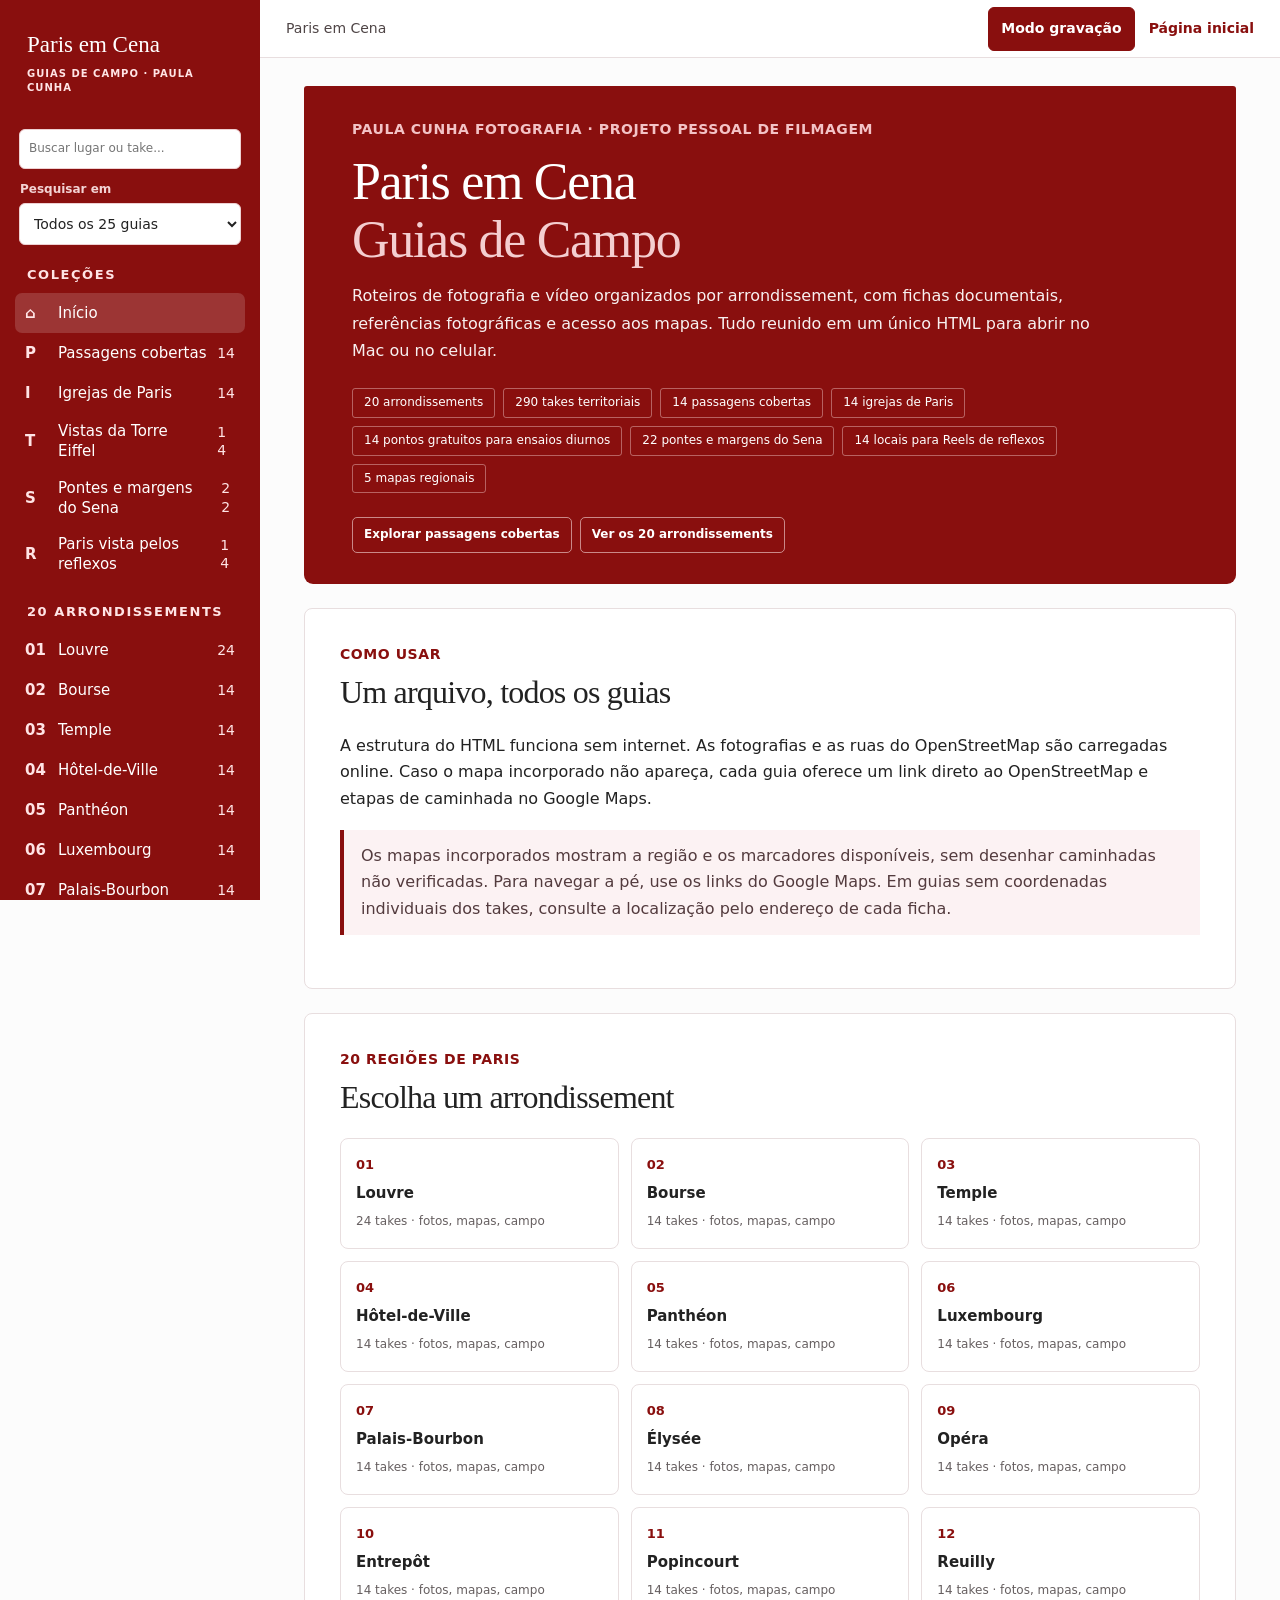
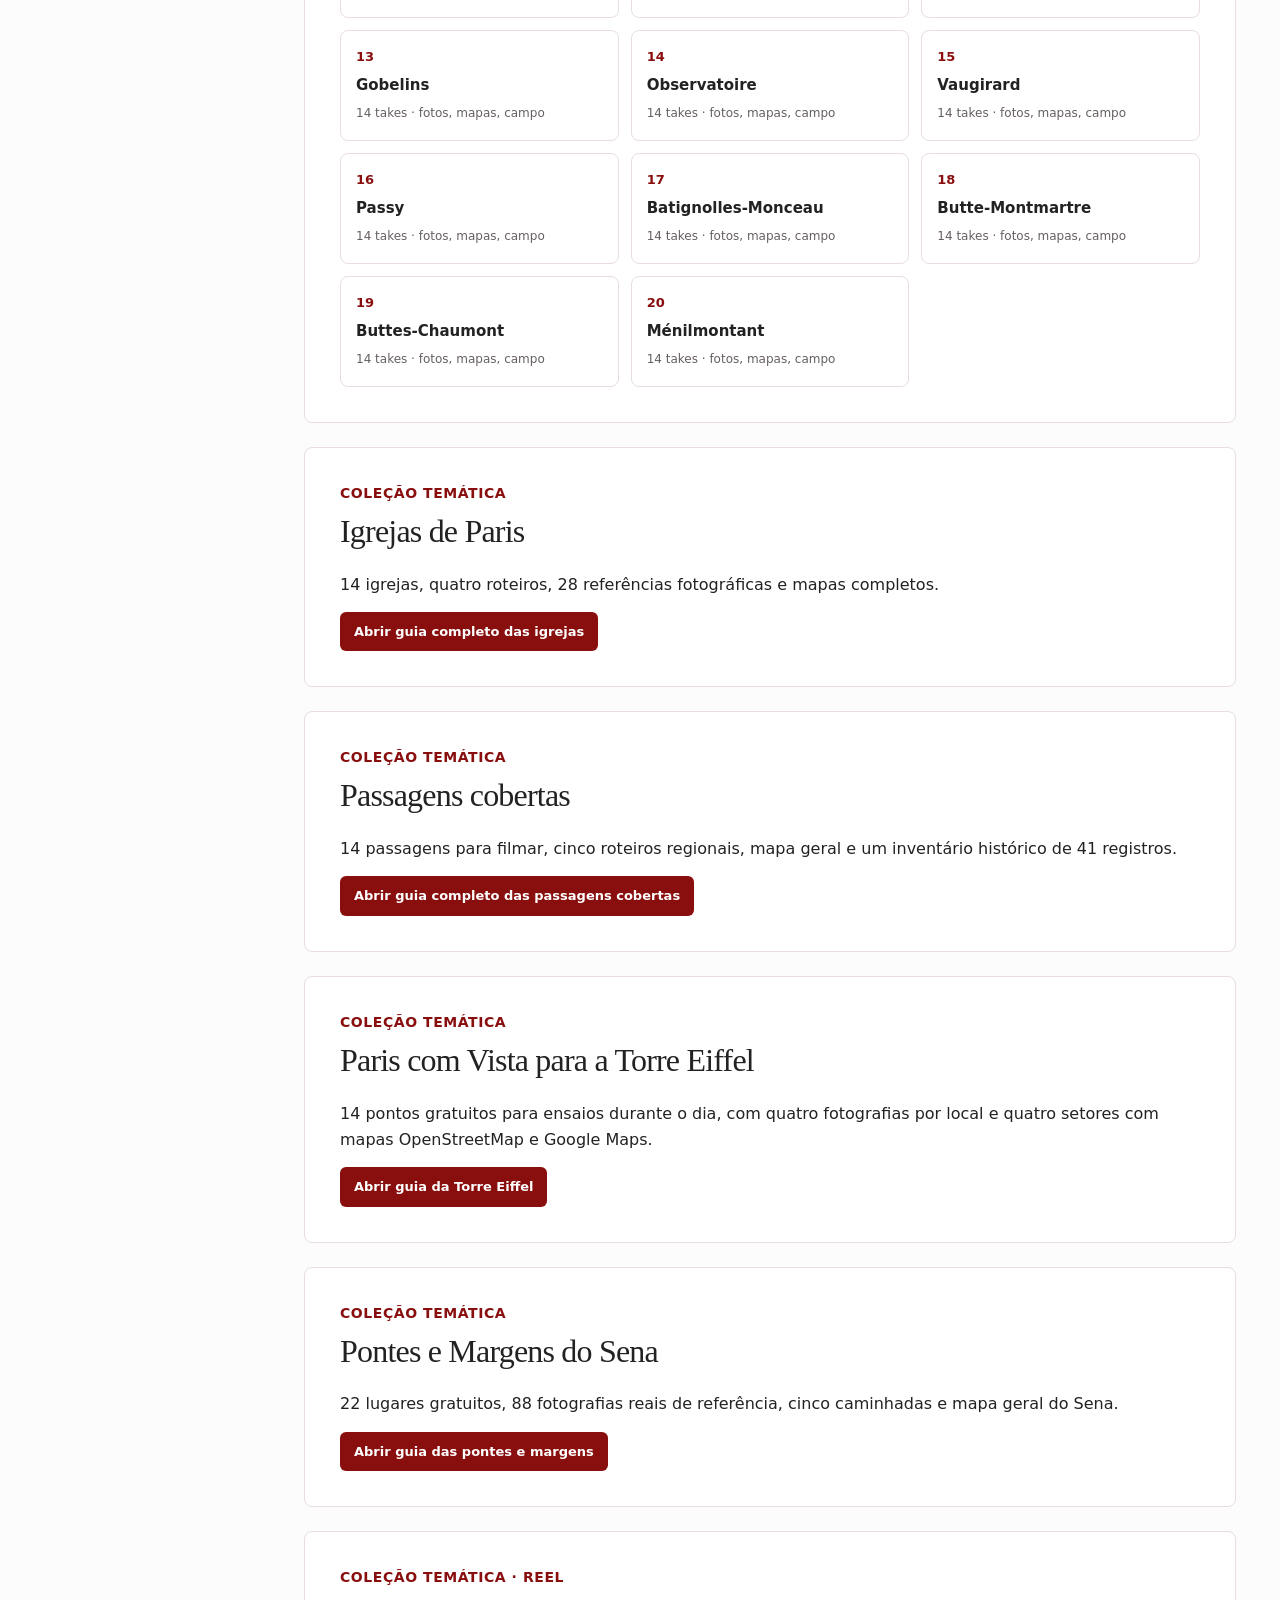
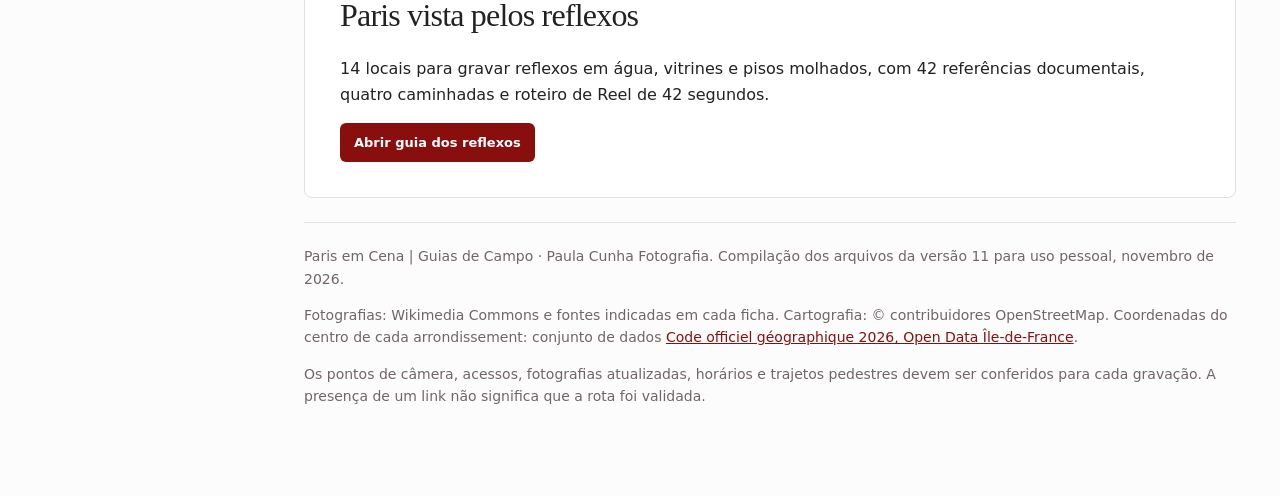
==== index.html @ a468ebb7 "Auditoria completa, correcoes tecnicas/cartograficas e expansao para 1052 fotos verificadas" ====
<!DOCTYPE html>

<html lang="pt-BR"><head><meta charset="utf-8"/><meta content="width=device-width,initial-scale=1" name="viewport"/><meta content="light" name="color-scheme"/><title>Paris em Cena | Guias de Campo · Paula Cunha Fotografia</title><meta content="Guias completos de campo para filmagem nos 20 arrondissements de Paris e nas passagens cobertas." name="description"/><style>
:root{--wine:#890f0e;--wine2:#6b0d0c;--rose:#e6b1b6;--paper:#fcfcfc;--ink:#222;--sub:#665f60;--line:#e8dedf;--light:#fcf5f5;--radius:10px}
*{box-sizing:border-box}html{scroll-behavior:smooth}body{margin:0;background:var(--paper);font:15.5px/1.6 system-ui,-apple-system,BlinkMacSystemFont,"Segoe UI",sans-serif;color:var(--ink)}a{color:var(--wine);overflow-wrap:anywhere}button,input{font:inherit}button{cursor:pointer}img{max-width:100%;height:auto}svg{max-width:100%}h1,h2,h3,h4,p{overflow-wrap:break-word}h1,h2{letter-spacing:-.025em}h1{font:normal clamp(32px,5.8vw,52px)/1.11 Georgia,serif}h2{font:normal clamp(24px,3vw,32px)/1.24 Georgia,serif}h3{font-size:17px}p{margin:0 0 14px}.small-note{color:var(--sub);font-size:13px}.eyebrow{font-size:11px;color:var(--wine);letter-spacing:.12em;text-transform:uppercase;font-weight:750}.page-layout{display:grid;grid-template-columns:260px minmax(0,1fr);min-height:100vh}.site-sidebar{background:var(--wine);color:#fff;position:sticky;top:0;height:100vh;overflow:auto;padding:25px 15px 34px;z-index:20}.brand{display:block;color:white;text-decoration:none;font:normal 23px/1.13 Georgia,serif;padding:7px 12px 22px}.brand small{display:block;font:600 10px/1.4 system-ui;letter-spacing:.1em;text-transform:uppercase;color:#ffe4e5;margin-top:9px}.side-heading{color:#eec7c8;font-size:10px;letter-spacing:.12em;text-transform:uppercase;font-weight:750;margin:18px 12px 8px}.side-link{display:flex;align-items:center;gap:9px;text-decoration:none;color:white;border-radius:7px;padding:8px 10px;font-size:12.5px;line-height:1.35}.side-link:hover,.side-link.active{background:#ffffff28;color:white}.side-num{font-variant-numeric:tabular-nums;color:#efbabb;min-width:24px}.side-count{margin-left:auto;font-size:10px;opacity:.7}.site-header{height:58px;display:flex;align-items:center;gap:14px;padding:0 26px;border-bottom:1px solid var(--line);background:#fff;position:sticky;top:0;z-index:18}.site-header .crumb{flex:1;min-width:0;color:#4f4546;font-size:13px;overflow:hidden;text-overflow:ellipsis;white-space:nowrap}.header-home{font-size:13px;text-decoration:none;font-weight:700;white-space:nowrap}.mobile-menu{display:none;background:none;border:1px solid var(--line);border-radius:6px;padding:5px 9px;color:var(--wine)}.site-main{min-width:0}.page-content{max-width:1080px;padding:28px clamp(16px,3.6vw,44px) 74px;margin:auto}.guide-panel{display:block}.js-enabled .guide-panel:not(.is-current){display:none}.guide-cover{padding:33px clamp(22px,4vw,48px) 31px;background:var(--wine);color:white;border-radius:3px 3px 9px 9px;margin-bottom:24px;position:relative}.guide-cover .eyebrow{color:#f3c3c6}.guide-cover h1{margin:13px 0 14px;color:#fff}.guide-cover h1 em{font-style:normal;color:#f4ced0}.lead{font-size:16px;line-height:1.7;max-width:75ch;color:inherit;opacity:.94}.section-number{font-size:12px;text-transform:uppercase;letter-spacing:.06em;margin-top:14px;color:#f3d3d4}.cover-meta{display:flex;flex-wrap:wrap;gap:8px;margin:24px 0}.cover-meta span{display:inline-block;padding:4px 11px;border:1px solid #f8d5d56b;border-radius:3px;font-size:12px;color:#fff}.cover-nav{display:flex;flex-wrap:wrap;gap:8px}.cover-nav a{display:inline-block;border-radius:5px;text-decoration:none;border:1px solid #f3d3d49e;color:#fff;font-size:12px;font-weight:600;padding:7px 11px}.cover-nav a:hover{background:#ffffff1e}.section-block{background:white;padding:clamp(18px,3vw,35px);border:1px solid var(--line);border-radius:8px;margin:0 0 24px;min-width:0}.section-block>h2{margin:8px 0 20px}.section-block>p{max-width:85ch}.notice{border-left:4px solid var(--wine);padding:13px 17px;background:#fcf2f3;color:#533b3e;margin:18px 0}.home-grid{display:grid;grid-template-columns:repeat(3,minmax(0,1fr));gap:12px}.home-card{display:flex;flex-direction:column;min-height:111px;gap:6px;border:1px solid var(--line);border-radius:8px;padding:15px;background:#fff;color:var(--ink);text-decoration:none}.home-card:hover{border-color:var(--wine);background:#fff8f8}.home-n{color:var(--wine);font-size:13px;font-weight:750}.home-card strong{font-size:15px}.home-card small{color:var(--sub);font-size:12px}.strong-link,.route-pill{display:inline-block;padding:9px 14px;background:var(--wine);color:white;border-radius:6px;text-decoration:none;font-size:13px;font-weight:650}.strong-link:hover,.route-pill:hover{background:var(--wine2);color:white}.take-index{display:grid;grid-template-columns:repeat(2,minmax(0,1fr));gap:8px 14px;padding:0;margin:0;list-style:none}.take-index li a{display:flex;align-items:baseline;gap:11px;padding:10px;border-radius:5px;background:#fcfaf9;border:1px solid #f1e8e7;text-decoration:none;color:#302b2b;font-size:13px}.take-index li a span{font-weight:800;color:var(--wine);font-variant-numeric:tabular-nums}.take-index li a:hover{border-color:var(--wine);background:#fff6f7}.subheading{margin:27px 0 8px}.route-links{display:flex;gap:9px;flex-wrap:wrap;margin:15px 0 12px}.route-pill{padding:9px 12px}.map-box{margin:20px 0 8px;min-width:0}.map-stage{height:380px;border:1px solid #cfd5d5;background:#ecf1f0;position:relative;overflow:hidden;border-radius:9px;touch-action:pan-y}.map-canvas{position:absolute;inset:0;overflow:hidden}.map-tile{position:absolute;width:256px;height:256px;object-fit:fill;max-width:none}.map-pin{position:absolute;transform:translate(-50%,-100%);border:2px solid white;border-radius:50% 50% 50% 4px;min-width:31px;height:31px;background:var(--wine);color:white;font-size:11px;font-weight:800;box-shadow:0 1px 6px #0007;display:flex;align-items:center;justify-content:center;text-decoration:none;rotate:-45deg;z-index:8}.map-pin>span{rotate:45deg}.map-pin:hover{background:#500605;z-index:15}.map-pin.region{border-radius:50%;rotate:0;min-width:18px;height:18px;width:18px}.map-pin.region>span{rotate:0}.map-controls{position:absolute;right:12px;top:12px;display:grid;gap:4px;z-index:12}.map-controls button{height:37px;width:37px;border:1px solid #c8c8c8;border-radius:5px;background:white;color:var(--wine);font-weight:bold;font-size:19px}.map-intro{position:absolute;inset:0;display:flex;align-items:center;justify-content:center;background:#f5f7f7;color:#555;font-size:13px;text-align:center;padding:20px;z-index:4}.map-intro.is-hidden{display:none}.map-attribution{position:absolute;right:4px;bottom:3px;background:#fffffff0;padding:1px 5px;font-size:10px;z-index:10}.map-note{font-size:12px;color:var(--sub);line-height:1.5;margin:9px 0}.map-actions{display:flex;flex-wrap:wrap;align-items:center;gap:14px;margin:7px 0 0;font-size:12px}.map-fallback-btn{background:none;color:var(--wine);border:0;padding:0;text-decoration:underline}.map-fallback iframe{display:block;width:100%;height:320px;border:1px solid var(--line);border-radius:7px;margin-top:11px}.map-error{position:absolute;left:14px;bottom:30px;background:white;border:1px solid #ccc;z-index:9;padding:9px 13px;border-radius:6px;font-size:13px}.take-card{border-top:2px solid var(--wine);padding:25px 0 34px;margin:30px 0 0;scroll-margin-top:75px}.take-card h2{margin:3px 0 15px;font-size:clamp(22px,3vw,28px)}.take-card h3{margin:20px 0 10px;color:#4c3437}.take-card .kicker,.take-card .number{font-size:11px;font-weight:800;color:var(--wine);text-transform:uppercase;letter-spacing:.08em}.take-card .gallery,.take-card .photos,.take-card .images{display:grid;grid-template-columns:repeat(auto-fit,minmax(min(100%,170px),1fr));gap:13px}.take-card figure{margin:10px 0;background:#fff;border:1px solid var(--line);border-radius:7px;overflow:hidden;min-width:0}.take-card figure.photo-card{margin:0}.take-card figure img{display:block;width:100%;max-height:330px;object-fit:cover;background:#f0f0f0}.take-card figure .thumb{aspect-ratio:4/5;overflow:hidden;background:#eee}.take-card figure .thumb img{height:100%;object-fit:cover}.take-card figcaption{padding:10px 11px;font-size:11px;line-height:1.5;color:#514a4a}.take-card figcaption .meta-small,.take-card figcaption .file-title{display:block}.take-card figcaption a{display:block;margin-top:6px}.take-card .gallery-heading{display:flex;flex-wrap:wrap;align-items:baseline;gap:10px}.take-card .gallery-heading h3{margin:12px 0 9px}.take-card .subtle,.take-card .license-note,.take-card .source-ref,.take-card .status{color:var(--sub);font-size:12px}.take-card .actions{display:flex;flex-wrap:wrap;gap:12px}.take-card .actions a{font-size:12px}.take-card .detail{display:grid;grid-template-columns:repeat(2,minmax(0,1fr));gap:10px;margin:10px 0 16px}.take-card .detail>div,.take-card .spec>p{background:#fbf8f8;padding:12px 13px;border-radius:6px;margin:0}.take-card .detail>div.full{grid-column:1/-1}.take-card dt{font-size:11px;text-transform:uppercase;letter-spacing:.04em;color:var(--wine);font-weight:800}.take-card dd{margin:3px 0 0;font-size:13px}.take-card .pc-historia{margin-top:22px;border-left:3px solid var(--rose);background:#fbf8f8;padding:13px 18px}.take-card .pc-historia h3{margin-top:0}.take-card .pc-historia-sources{font-size:12px;color:#665}.take-card .visual{display:grid;grid-template-columns:minmax(0,230px) 1fr;gap:15px;border:0;padding:0}.take-card .visual img{object-fit:contain;max-height:350px}.take-card .visual .fallback{display:none;font-size:12px;padding:8px}.take-card .visual.broken .fallback{display:block}.take-card .history{font-size:14px}.take-card .spec{display:grid;grid-template-columns:repeat(2,minmax(0,1fr));gap:9px}.take-card .route,.take-card .sources{font-size:13px;padding:12px 0;border-bottom:1px solid var(--line)}.take-card .route p,.take-card .sources p{margin:0 0 6px}.take-card .status span{display:inline-block;margin:2px 8px 2px 0}.take-card img.img-error{display:none}.take-card figure.image-failed{background:#fcf2f2}.take-card figure.image-failed:before{content:"Imagem indisponível nesta conexão. Use o link da fonte original.";display:block;font-size:12px;padding:15px}.sector-detail{border:1px solid var(--line);border-radius:8px;margin:13px 0}.sector-detail summary{display:flex;gap:9px;align-items:center;justify-content:space-between;padding:16px;cursor:pointer;color:var(--wine);list-style:none}.sector-detail summary::-webkit-details-marker{display:none}.sector-detail summary:after{content:"+";font-size:20px}.sector-detail[open] summary:after{content:"−"}.sector-detail summary small{margin-left:auto;margin-right:10px;color:var(--sub)}.sector-inner{padding:0 16px 20px}.sector-stops{padding-left:21px;columns:2}.sector-stops li{break-inside:avoid;margin-bottom:6px;font-size:13px}.inventory-grid{display:grid;grid-template-columns:repeat(2,minmax(0,1fr));gap:13px}.inventory-card{padding:16px;border:1px solid var(--line);border-radius:7px;min-width:0}.inventory-card h3{font-size:15px;margin:6px 0}.inventory-card .kind,.inventory-card .mini{font-size:12px;color:var(--sub)}.inventory-card .go{display:flex;flex-wrap:wrap;gap:7px;font-size:12px}.inventory-card p{font-size:12.5px}.footer{border-top:1px solid var(--line);padding:22px 0 0;color:#716566;font-size:12px}.search-box{margin:12px 4px 19px}.search-box input{width:100%;padding:9px;border-radius:6px;background:#fff;color:var(--ink);border:1px solid #eed0d2;font-size:12px}.search-results{background:white;color:var(--ink);padding:6px;border-radius:7px;margin-top:4px;max-height:240px;overflow:auto}.search-results a{display:block;font-size:12px;padding:7px;border-radius:4px;text-decoration:none}.search-results a:hover{background:#fcf3f3}.search-results:empty{display:none}.print-help{display:none}
@media(max-width:1100px){.page-layout{grid-template-columns:220px minmax(0,1fr)}.home-grid{grid-template-columns:repeat(2,minmax(0,1fr))}.page-content{padding:22px 18px 65px}}
@media(max-width:800px){.page-layout{display:block}.site-sidebar{position:fixed;top:0;left:0;bottom:0;width:min(82vw,310px);height:100dvh;transform:translateX(-102%);transition:transform .18s ease;box-shadow:8px 0 22px #0002}.menu-open .site-sidebar{transform:translateX(0)}.menu-scrim{display:none;position:fixed;inset:0;background:#0005;z-index:19}.menu-open .menu-scrim{display:block}.mobile-menu{display:inline-block}.site-header{padding:0 15px}.page-content{padding:18px 13px 60px}.guide-cover{padding:27px 20px}.map-stage{height:310px}.inventory-grid{grid-template-columns:1fr}}
@media(max-width:550px){body{font-size:14px}.take-index{grid-template-columns:1fr}.home-grid{grid-template-columns:1fr 1fr;gap:7px}.home-card{padding:12px;min-height:105px}.home-card strong{font-size:13px}.home-card small{font-size:11px}.section-block{padding:15px}.guide-cover{margin-bottom:15px}.take-card .detail{grid-template-columns:1fr}.take-card .visual{display:block}.take-card .spec{grid-template-columns:1fr}.take-card .gallery,.take-card .photos{grid-template-columns:repeat(2,minmax(0,1fr))}.take-card figcaption{font-size:10px}.map-stage{height:280px}.sector-stops{columns:1}.site-header .crumb{font-size:12px}.header-home{font-size:11px}.cover-meta{gap:6px}.cover-meta span{font-size:10px}.take-card h2{font-size:22px}}
@media print{.site-sidebar,.site-header,.menu-scrim,.map-controls,.search-box,.route-links{display:none!important}.page-layout{display:block}.page-content{max-width:none}.guide-panel:not(.is-current){display:none!important}.guide-cover{background:white!important;color:black!important;border-bottom:3px solid #890f0e}.guide-cover h1{color:black!important}.section-block{page-break-inside:auto;border:0}.take-card{break-inside:avoid}.map-stage{display:none}.print-help{display:block}}

/* Correção de leitura das fichas de captação e dos campos individuais.
   Em HTML anterior, o rótulo <b> era inline e ficava colado no valor. */
.take-card .camera-brief,
.take-card .facts {
  display: grid;
  grid-template-columns: repeat(2, minmax(0, 1fr));
  gap: 12px;
  margin: 12px 0 24px;
  align-items: stretch;
}
.take-card .camera-brief > div,
.take-card .facts > .field {
  display: block;
  box-sizing: border-box;
  min-width: 0;
  margin: 0;
  padding: 14px 16px;
  background: #fbf8f8;
  border: 1px solid #eee8e8;
  border-radius: 7px;
  color: #303030;
  font-size: 15px;
  line-height: 1.6;
  overflow-wrap: anywhere;
  white-space: normal;
}
.take-card .camera-brief > div > b,
.take-card .facts > .field > b {
  display: block;
  margin: 0 0 7px;
  color: #890f0e;
  font-size: 13px;
  font-weight: 700;
  line-height: 1.4;
}
.take-card .camera-brief a,
.take-card .facts > .field a {
  display: inline-block;
  margin-top: 3px;
  overflow-wrap: anywhere;
}
@media (max-width: 700px) {
  .take-card .camera-brief,
  .take-card .facts {
    grid-template-columns: minmax(0, 1fr);
    gap: 9px;
  }
  .take-card .camera-brief > div,
  .take-card .facts > .field {
    padding: 12px 13px;
    font-size: 15px;
  }
}


/* Serviços cartográficos: orientação uniforme em todos os guias */
.map-service-guide{border-left:3px solid #890f0e;padding:10px 14px;margin:15px 0 10px;background:#fcf8f8;border-radius:0 6px 6px 0;font-size:13px;line-height:1.6;color:#453c3d}
.map-service-guide strong{color:#890f0e}
.map-actions .map-google-route{background:#890f0e;color:#fff;text-decoration:none;border-radius:5px;padding:9px 12px;font-size:13px;font-weight:700;display:inline-flex;align-items:center;min-height:38px}
.map-actions .map-google-route:hover{background:#6b0d0c;color:#fff}
.map-actions .map-open-link{border:1px solid #890f0e;border-radius:5px;padding:8px 12px;font-size:13px;font-weight:650;text-decoration:none;display:inline-flex;align-items:center;min-height:38px}
.map-actions .map-fallback-btn{display:inline-flex;align-items:center;min-height:38px;padding:8px 0}
.map-actions{gap:9px 12px;align-items:center}
.take-card .osm-action{margin-left:0}
@media(max-width:600px){.map-service-guide{font-size:13px;padding:10px 12px}.map-actions{display:flex;flex-direction:column;align-items:stretch;gap:8px}.map-actions .map-open-link,.map-actions .map-google-route,.map-actions .map-fallback-btn{justify-content:center;text-align:center}.map-actions .map-fallback-btn{border:1px solid #e1ced0;border-radius:5px;padding:8px 12px}}
.igrejas-fields{display:grid;grid-template-columns:repeat(2,minmax(0,1fr));gap:12px}.igrejas-field{border:1px solid var(--line);padding:12px 14px;border-radius:6px;min-width:0}.igrejas-field dt{color:var(--wine);font-weight:700;margin:0 0 6px;line-height:1.35}.igrejas-field dd{margin:0;overflow-wrap:anywhere;line-height:1.55}.igrejas-links{display:flex;gap:10px;flex-wrap:wrap;margin:14px 0}.igrejas-links a{padding:9px 13px;border:1px solid #d7c4c8;border-radius:5px;color:var(--wine);text-decoration:none;font-weight:600}.igrejas-sector{border-top:2px solid var(--wine);padding-top:15px;margin:22px 0}.igrejas-card{border-top:3px solid var(--wine);padding-top:20px;margin-bottom:25px}@media(max-width:700px){.igrejas-fields{grid-template-columns:1fr}.igrejas-links a{display:block;width:100%;text-align:center}}
/* INÍCIO AJUSTE TIPOGRÁFICO RESPONSIVO 06-11-2026
   Objetivo: leitura natural sem zoom em celulares. Preserva o layout desktop.
   Não restringir pinch zoom nem escalonamento de texto do sistema. */
@media (max-width: 800px) {
  html { -webkit-text-size-adjust: 100%; text-size-adjust: 100%; scroll-padding-top: 76px; }
  body { font-size: 1rem; line-height: 1.65; letter-spacing: .002em; }
  h1 { font-size: clamp(2rem, 7vw, 2.5rem); line-height: 1.19; letter-spacing: -.016em; }
  h2 { font-size: clamp(1.5rem, 5.8vw, 1.9rem); line-height: 1.3; letter-spacing: -.012em; }
  h3 { font-size: 1.125rem; line-height: 1.4; letter-spacing: -.006em; }
  .lead { font-size: 1.0625rem; line-height: 1.68; }
  .site-header { gap: 9px; }
  .site-header .crumb, .header-home { font-size: .875rem; line-height: 1.45; }
  .mobile-menu { display: inline-flex; align-items: center; justify-content: center; min-width: 44px; min-height: 44px; font-size: 1.25rem; }
  .site-sidebar .brand { line-height: 1.25; }
  .site-sidebar .brand small { font-size: .75rem; line-height: 1.5; letter-spacing: .06em; }
  .side-heading { font-size: .8rem; line-height: 1.5; letter-spacing: .055em; }
  .side-link { font-size: 1rem; line-height: 1.48; min-height: 44px; }
  .side-count { font-size: .875rem; opacity: 1; }
  .search-box input { min-height: 44px; font-size: 1rem; line-height: 1.5; }
  .search-results a { font-size: .9375rem; line-height: 1.5; padding: 10px 9px; }
  .eyebrow, .section-number, .take-card .kicker, .take-card .number, .take-card dt {
    font-size: .875rem; line-height: 1.5; letter-spacing: .045em;
  }
  .small-note, .take-card .subtle, .take-card .license-note,
  .take-card .source-ref, .take-card .status, .take-card .pc-historia-sources,
  .map-note, .inventory-card .kind, .inventory-card .mini, .footer {
    font-size: .875rem; line-height: 1.6;
  }
  .cover-meta span { font-size: .875rem; line-height: 1.45; padding: 7px 10px; }
  .cover-nav a, .strong-link, .route-pill {
    font-size: .9375rem; line-height: 1.5; min-height: 44px;
    display: inline-flex; align-items: center; justify-content: center;
  }
  .take-index li a { font-size: 1rem; line-height: 1.5; min-height: 44px; }
  .home-card strong { font-size: 1rem; line-height: 1.4; }
  .home-card small { font-size: .875rem; line-height: 1.5; }
  .home-n { font-size: .9375rem; }
  .take-card h2 { font-size: clamp(1.45rem, 5.5vw, 1.85rem); line-height: 1.3; letter-spacing: -.014em; }
  .take-card h3, .inventory-card h3 { font-size: 1.125rem; line-height: 1.4; }
  .take-card figcaption { font-size: .875rem; line-height: 1.6; padding: 12px; }
  .take-card figcaption a { font-size: .9375rem; line-height: 1.5; }
  .take-card .actions a, .take-card .detail dd, .take-card dd,
  .take-card .history, .take-card .route, .take-card .sources,
  .take-card .pc-historia, .take-card .spec > p,
  .take-card .camera-brief > div, .take-card .facts > .field,
  .igrejas-field dd, .inventory-card p, .sector-stops li {
    font-size: 1rem; line-height: 1.65;
  }
  .take-card .camera-brief > div > b, .take-card .facts > .field > b {
    font-size: .875rem; letter-spacing: .025em; line-height: 1.5;
  }
  .take-card figure.image-failed::before, .take-card .visual .fallback { font-size: .875rem; line-height: 1.55; }
  .map-service-guide, .map-actions, .map-intro,
  .map-actions .map-open-link, .map-actions .map-google-route,
  .map-actions .map-fallback-btn {
    font-size: .9375rem; line-height: 1.5;
  }
  .map-actions .map-open-link, .map-actions .map-google-route, .map-actions .map-fallback-btn {
    min-height: 44px; 
  }
  .map-controls button { width: 44px; height: 44px; }
  .map-pin { font-size: .75rem; }
  .sector-detail summary { min-height: 48px; line-height: 1.5; }
  .sector-detail summary small { font-size: .875rem; line-height: 1.5; }
  .inventory-card .go, .igrejas-links a, .footer { line-height: 1.6; }
  a:focus-visible, button:focus-visible, input:focus-visible, summary:focus-visible {
    outline: 3px solid #1553a0; outline-offset: 3px;
  }
  .site-sidebar a:focus-visible { outline-color: #fff; }
}
@media (max-width: 480px) {
  .page-content { padding: 16px 12px 58px; }
  .section-block { padding: 17px 15px; margin-bottom: 18px; }
  .guide-cover { padding: 26px 18px; }
  .home-card { padding: 12px; min-height: 128px; }
  .cover-nav a { flex: 1 1 auto; text-align: center; }
  .take-card .gallery, .take-card .photos, .take-card .images {
    grid-template-columns: minmax(0, 1fr);
    gap: 14px;
  }
  .take-card figure .thumb { max-height: 390px; }
  .take-card figcaption { font-size: .875rem; }
  .map-stage { height: 310px; }
  .site-header .crumb { min-width: 0; font-size: .875rem; }
  .header-home { font-size: .875rem; }
  .cover-meta { gap: 8px; }
  .cover-meta span { font-size: .875rem; }
}
@media (max-width: 350px) {
  .home-grid { grid-template-columns: minmax(0, 1fr); }
  .home-card { min-height: 0; }
}
@media (prefers-reduced-motion: reduce) {
  html { scroll-behavior: auto; }
  .site-sidebar { transition: none; }
}
/* FIM AJUSTE TIPOGRÁFICO RESPONSIVO 06-11-2026 */


/* Pacote integrado: busca e desempenho */
.search-filter-label{display:block;color:#f3d3d4;font-size:12px;line-height:1.5;margin:11px 1px 5px;font-weight:650}
#search-guide-filter{display:block;width:100%;max-width:100%;min-height:42px;padding:8px 10px;border:1px solid #eed0d2;border-radius:6px;background:#fff;color:#222;font:inherit;font-size:14px}
#search-guide-filter:focus-visible{outline:3px solid #fff;outline-offset:2px}
.search-results{max-height:35vh}
.take-card{content-visibility:auto;contain-intrinsic-size:auto 780px}
@media(max-width:800px){.search-filter-label{font-size:14px}#search-guide-filter{font-size:16px;min-height:44px}.search-results a{min-height:44px}}
@media print{.take-card{content-visibility:visible;contain-intrinsic-size:none}}


/* Painel de gravação: checklist local, navegável e responsivo */
.shoot-toggle{border:1px solid var(--wine);background:var(--wine);color:#fff;border-radius:6px;padding:8px 12px;font-size:14px;line-height:1.4;font-weight:650;min-height:44px;white-space:nowrap}
.shoot-toggle:hover{background:var(--wine2)}
.shoot-toggle:focus-visible,.shoot-panel :focus-visible{outline:3px solid #1553a0;outline-offset:2px}
.shoot-scrim[hidden],.shoot-panel[hidden]{display:none!important}
.shoot-scrim{position:fixed;inset:0;background:#0009;z-index:40}
.shoot-panel{position:fixed;z-index:41;top:0;right:0;bottom:0;width:min(100%,460px);padding:18px 20px 16px;background:#fff;color:var(--ink);box-shadow:-8px 0 25px #0003;overflow-y:auto;overscroll-behavior:contain;display:flex;flex-direction:column;gap:10px}
.shoot-open{overflow:hidden}
.shoot-head{display:flex;align-items:center;justify-content:space-between;gap:12px;border-bottom:1px solid var(--line);padding-bottom:10px}
.shoot-head h2{font:normal 28px/1.25 Georgia,serif;letter-spacing:-.01em;margin:0}
.shoot-head button,.shoot-nav button,.shoot-foot button{border:1px solid #ba9699;border-radius:6px;padding:10px 12px;min-height:44px;background:#fff;color:var(--wine);font:inherit;font-size:15px;font-weight:600;cursor:pointer}
.shoot-head button:hover,.shoot-nav button:hover,.shoot-foot button:hover{background:#fcf2f3}
.shoot-nav button:disabled{opacity:.5;cursor:default}
.shoot-intro{font-size:14px;line-height:1.55;color:#52494a;margin:2px 0 4px}
.shoot-label{font-size:14px;font-weight:700;color:#4a393c}
#shoot-guide{font:inherit;font-size:16px;min-height:44px;padding:8px 10px;background:#fff;color:#222;border:1px solid #c6b9bb;border-radius:6px;width:100%}
.shoot-progress-line{display:flex;justify-content:space-between;flex-wrap:wrap;gap:8px;font-size:14px;margin-top:4px}
#shoot-progress{width:100%;height:12px;accent-color:var(--wine)}
.shoot-nav{display:grid;grid-template-columns:1fr 1fr;gap:8px}
.shoot-links{display:flex;gap:7px;flex-wrap:wrap;font-size:14px}
.shoot-links a{color:var(--wine);border:1px solid var(--line);text-decoration:none;border-radius:6px;display:inline-flex;align-items:center;padding:8px 10px;min-height:42px;line-height:1.4}
.shoot-links a:hover{background:#fcf2f3}
.shoot-only-label{display:flex;align-items:center;gap:9px;font-size:14px;line-height:1.5;margin:4px 0}
.shoot-only-label input{width:18px;height:18px;accent-color:var(--wine)}
.shoot-list{display:grid;gap:8px;flex:1;align-content:start;min-height:120px}
.shoot-item{display:grid;grid-template-columns:24px minmax(0,1fr);gap:10px;padding:12px;border:1px solid #e8dedf;border-radius:8px;background:#fff}
.shoot-item.is-active{border-color:var(--wine);background:#fff8f8}
.shoot-item.is-done{background:#fafafa}
.shoot-item>input{accent-color:var(--wine);width:21px;height:21px;margin:3px 0 0}
.shoot-item label{display:block;font-size:15px;font-weight:650;line-height:1.4;cursor:pointer}
.shoot-item.is-done label{text-decoration:line-through;text-decoration-thickness:1px;text-decoration-color:#878080}
.shoot-item small{display:block;color:#645a5a;margin:5px 0;font-size:13px;line-height:1.5}
.shoot-item-actions{display:flex;flex-wrap:wrap;gap:8px}
.shoot-item-actions a{font-size:14px;line-height:1.5;padding:4px 0;min-height:30px}
.shoot-foot{border-top:1px solid var(--line);padding:12px 0 0}
.shoot-foot button{width:100%;background:#fff}
@media(max-width:800px){.shoot-toggle{font-size:14px;padding:8px 11px}}
@media(max-width:480px){
  .shoot-panel{width:100vw;max-width:100vw;padding:16px 14px}
  .shoot-head h2{font-size:25px}
  .shoot-toggle{font-size:13px;min-height:44px;padding:6px 9px}
  .site-header .header-home{display:none}
}
@media print{.shoot-toggle,.shoot-scrim,.shoot-panel{display:none!important}}


/* Galeria fotográfica: zoom legível sem sair do guia */
.take-card figure.photo-card .thumb img[role="button"]{cursor:zoom-in}
.take-card figure.photo-card .thumb img[role="button"]:focus-visible{outline:4px solid #1553a0;outline-offset:-4px}
.photo-viewer{width:min(96vw,1100px);max-width:96vw;max-height:95dvh;border:1px solid #dfd5d6;border-radius:10px;padding:12px 15px;background:#fff;color:#231f1f;box-shadow:0 18px 70px #0006}
.photo-viewer::backdrop{background:#000c}
.photo-viewer-head{display:flex;align-items:center;justify-content:space-between;gap:14px;padding-bottom:8px}
.photo-viewer-head strong{font-size:16px;line-height:1.4;overflow-wrap:anywhere}
.photo-viewer-close,.photo-viewer-nav button{border:1px solid #a78286;border-radius:6px;padding:10px 14px;min-height:44px;background:#fff;color:#890f0e;font:inherit;font-weight:650;cursor:pointer}
.photo-viewer-visual{display:flex;align-items:center;justify-content:center;background:#f3f2f2;border-radius:6px;min-height:120px}
.photo-viewer-visual img{display:block;width:auto;max-width:100%;max-height:calc(95dvh - 215px);height:auto;object-fit:contain;margin:auto}
.photo-viewer-footer{display:flex;align-items:center;justify-content:space-between;gap:8px;flex-wrap:wrap;padding-top:10px}
.photo-viewer-footer a{font-size:14px;line-height:1.5;overflow-wrap:anywhere}
.photo-viewer-nav{display:flex;gap:8px}
.photo-viewer-nav button:disabled{opacity:.4;cursor:default}
@media(max-width:500px){.photo-viewer{padding:10px;margin:auto}.photo-viewer-visual img{max-height:calc(93dvh - 220px)}.photo-viewer-head strong{font-size:14px}.photo-viewer-footer{align-items:stretch;flex-direction:column}.photo-viewer-nav button{flex:1}.photo-viewer-nav{display:flex;width:100%}}
@media print{.photo-viewer{display:none!important}}


.shoot-walk-note{font-size:14px;line-height:1.5;color:#634648;margin:0}
.shoot-walk-note:empty{display:none}
@media(max-width:800px){.map-pin{min-width:35px;height:35px}.map-pin::after{content:"";position:absolute;inset:-7px}}


/* === AUDITORIA COMPLETA: LAYOUT, TIPOGRAFIA, ACESSIBILIDADE E GALERIAS === */
html {
  font-size: 100%;
  -webkit-text-size-adjust: 100%;
  text-size-adjust: 100%;
}
body {
  font-size: 1rem;
  line-height: 1.65;
}
.site-header {
  min-height: 58px;
  height: auto;
  padding-top: 6px;
  padding-bottom: 6px;
  flex-wrap: wrap;
}
.site-header .crumb,
.header-home {
  font-size: 0.875rem;
  line-height: 1.45;
}
.side-num {
  color: #ffe4e5;
  font-weight: 700;
}
.side-count {
  color: #ffe4e5;
  font-size: 0.875rem;
  opacity: 1;
}
.side-heading {
  color: #ffe4e5;
  font-size: 0.8125rem;
}
.side-link {
  font-size: 0.9375rem;
  min-height: 40px;
}
.eyebrow,
.section-number,
.take-card .kicker,
.take-card .number,
.take-card .eye,
.take-card .tag,
.take-card dt,
.church-flag {
  font-size: 0.875rem;
  line-height: 1.5;
  letter-spacing: 0.04em;
}
.small-note,
.meta-small,
.take-card .subtle,
.take-card .license-note,
.take-card .source-ref,
.take-card .status,
.take-card .pc-historia-sources,
.take-card .role,
.map-note,
.inventory-card .kind,
.inventory-card .mini,
.footer {
  font-size: 0.875rem;
  line-height: 1.6;
}
.take-card figcaption,
.take-card .credit,
.take-card .photo-credit {
  font-size: 0.875rem;
  line-height: 1.6;
  color: #3f3839;
}
.take-card .credit {
  margin: 8px 0 14px;
}
.take-card dd,
.take-card .history,
.take-card .route,
.take-card .sources,
.take-card .pc-historia,
.take-card .spec > p,
.take-card .camera-brief > div,
.take-card .facts > .field,
.take-card .fields > .field,
.take-card .notes .fact p,
.take-card .instructions p,
.igrejas-field dd,
.church-field dd,
.inventory-card p,
.sector-stops li {
  font-size: 1rem;
  line-height: 1.65;
}

/* Ocultar fallbacks de erro quando a imagem carrega normalmente (g11-g16, g19-g20) */
.take-card .photo .fallback,
.take-card .pic .placeholder,
.take-card .photo-frame .imgfallback {
  display: none;
  font-size: 0.875rem;
  line-height: 1.55;
  padding: 12px;
  background: #fcf2f2;
  color: #533b3e;
  border: 1px solid #e6c8ca;
  border-radius: 6px;
  margin-top: 8px;
}
.take-card .photo.broken .fallback,
.take-card .pic.broken .placeholder,
.take-card .photo-frame.broken .imgfallback,
.take-card figure.image-failed .imgfallback {
  display: block;
}

/* Classes editoriais das coleções temáticas (.church-*) */
.church-overview {
  display: grid;
  grid-template-columns: repeat(auto-fit, minmax(min(100%, 230px), 1fr));
  gap: 14px;
  margin: 16px 0;
}
.church-sector {
  border: 1px solid var(--line);
  border-top: 3px solid var(--wine);
  border-radius: 8px;
  padding: 16px;
  background: #fcfaf9;
  display: flex;
  flex-direction: column;
  gap: 8px;
}
.church-sector h3 {
  margin: 0;
  color: var(--wine);
}
.church-sector p {
  margin: 0;
}
.church-sector .strong-link {
  margin-top: auto;
  align-self: flex-start;
}
.church-two-reels,
.church-grid {
  display: grid;
  grid-template-columns: repeat(2, minmax(0, 1fr));
  gap: 12px;
  margin: 14px 0 18px;
}
.church-field {
  border: 1px solid var(--line);
  background: #fbf8f8;
  padding: 13px 15px;
  border-radius: 7px;
  min-width: 0;
}
.church-field dt {
  color: var(--wine);
  font-weight: 700;
  margin: 0 0 6px;
  line-height: 1.4;
}
.church-field dd {
  margin: 0;
  overflow-wrap: anywhere;
}
.church-flag {
  color: var(--wine);
  font-weight: 800;
  text-transform: uppercase;
}
.church-links,
.take-card .links,
.take-card .foot,
.take-card .bottom {
  display: flex;
  flex-wrap: wrap;
  gap: 10px 14px;
  align-items: center;
  margin: 14px 0;
}
.church-links a,
.take-card .links a {
  display: inline-flex;
  align-items: center;
  min-height: 42px;
  padding: 8px 13px;
  border: 1px solid #d7c4c8;
  border-radius: 6px;
  color: var(--wine);
  background: #fff;
  text-decoration: none;
  font-size: 0.9375rem;
  font-weight: 600;
}
.church-links a:hover,
.take-card .links a:hover {
  background: #fcf2f3;
  border-color: var(--wine);
}

/* Layouts específicos dos arrondissements 11 a 20 */
.take-card .take-layout {
  display: grid;
  grid-template-columns: minmax(0, 300px) minmax(0, 1fr);
  gap: 18px;
  align-items: start;
  margin: 12px 0 16px;
}
.take-card .fields,
.take-card .notes {
  display: grid;
  grid-template-columns: repeat(2, minmax(0, 1fr));
  gap: 12px;
  margin: 12px 0;
}
.take-card .fields > .field,
.take-card .notes > .fact,
.take-card .notes > .note,
.take-card .bottom > .fact {
  background: #fbf8f8;
  border: 1px solid #eee8e8;
  border-radius: 7px;
  padding: 13px 15px;
  min-width: 0;
}
.take-card .fields > .field > b,
.take-card .notes > .fact > strong,
.take-card .bottom > .fact > strong {
  display: block;
  color: var(--wine);
  font-size: 0.875rem;
  margin-bottom: 5px;
}
.take-card .photo img,
.take-card .pic img,
.take-card .photo-frame img {
  display: block;
  width: 100%;
  max-height: 360px;
  object-fit: cover;
  border-radius: 7px;
  border: 1px solid var(--line);
  background: #f0f0f0;
}
.take-card .ref-side {
  background: #fbf8f8;
  border: 1px solid var(--line);
  border-radius: 7px;
  padding: 14px 16px;
  font-size: 0.9375rem;
  line-height: 1.6;
}
.take-card .extra-refs {
  margin-top: 18px;
  padding-top: 12px;
  border-top: 1px dashed var(--line);
}

/* Espaçamento consistente entre links adjacentes (elimina links colados) */
.take-card a + a,
.section-block .map-actions a + a,
.take-card .osm-action {
  margin-left: 10px;
}
.church-links a + a,
.take-card .links a + a,
.take-card .actions a + a,
.route-links a + a,
.cover-nav a + a,
.home-grid a + a,
.shoot-links a + a,
.shoot-item-actions a + a {
  margin-left: 0;
}
.take-card .meta-address,
.take-card .facts > .field,
.take-card .fields > .field,
.take-card .bottom > .fact {
  overflow-wrap: anywhere;
}
.take-card .facts > .field a,
.take-card .fields > .field a,
.take-card .bottom > .fact a,
.take-card .meta-address a {
  display: inline-block;
  margin-right: 10px;
  margin-left: 0;
  margin-top: 4px;
}

/* Zoom em todas as imagens de conteúdo dos takes */
.take-card img[role="button"] {
  cursor: zoom-in;
}
.take-card img[role="button"]:focus-visible {
  outline: 4px solid #1553a0;
  outline-offset: -4px;
}

/* Barra interativa de legenda e filtro setorial nos mapas */
.map-sector-bar {
  display: flex;
  flex-wrap: wrap;
  gap: 6px;
  margin: 0 0 8px;
}
.map-sector-btn {
  border: 1px solid #d7c4c8;
  background: #fff;
  color: var(--wine);
  border-radius: 999px;
  padding: 6px 12px;
  font-size: 0.875rem;
  font-weight: 600;
  min-height: 36px;
}
.map-sector-btn.is-active {
  background: var(--wine);
  color: #fff;
  border-color: var(--wine);
}
.map-active-label {
  position: absolute;
  left: 10px;
  bottom: 24px;
  right: 56px;
  max-width: 440px;
  background: rgba(255, 255, 255, 0.96);
  border: 1px solid #d7c4c8;
  border-left: 4px solid var(--wine);
  border-radius: 6px;
  padding: 7px 11px;
  font-size: 0.875rem;
  line-height: 1.4;
  color: #222;
  z-index: 11;
  box-shadow: 0 2px 8px rgba(0,0,0,0.12);
  display: flex;
  align-items: center;
  justify-content: space-between;
  gap: 10px;
  flex-wrap: wrap;
}
.map-active-label a {
  font-weight: 700;
  white-space: nowrap;
  margin-left: auto !important;
}

@media (max-width: 700px) {
  .church-two-reels,
  .church-grid,
  .take-card .take-layout,
  .take-card .fields,
  .take-card .notes {
    grid-template-columns: minmax(0, 1fr);
  }
  .church-links a,
  .take-card .links a {
    width: 100%;
    justify-content: center;
    text-align: center;
  }
  .map-sector-btn {
    min-height: 42px;
    padding: 8px 13px;
  }
}

</style><link rel="stylesheet" href="./ajustes-tipografia.css"/></head><body>
<div class="menu-scrim" id="menu-scrim"></div><div class="page-layout"><aside class="site-sidebar" id="navigation"><a class="brand" data-view-link="inicio" href="#inicio">Paris em Cena<small>Guias de campo · Paula Cunha</small></a><div class="search-box"><input aria-label="Pesquisar locais e takes" id="search" placeholder="Buscar lugar ou take..." type="search"/><label class="search-filter-label" for="search-guide-filter">Pesquisar em</label><select id="search-guide-filter" aria-label="Filtrar busca por guia"><option value="all">Todos os 25 guias</option></select><div class="search-results" id="search-results"></div></div><div class="side-heading">Coleções</div><a class="side-link" data-view-link="inicio" href="#inicio"><span class="side-num">⌂</span> Início</a><a class="side-link" data-view-link="passagens" href="#passagens"><span class="side-num">P</span> Passagens cobertas <span class="side-count">14</span></a><a class="side-link" data-view-link="igrejas" href="#igrejas"><span class="side-num">I</span> Igrejas de Paris <span class="side-count">14</span></a><a class="side-link" data-view-link="torre-eiffel" href="#torre-eiffel"><span class="side-num">T</span> Vistas da Torre Eiffel <span class="side-count">14</span></a><a class="side-link" data-view-link="pontes-sena" href="#pontes-sena"><span class="side-num">S</span> Pontes e margens do Sena <span class="side-count">22</span></a><a class="side-link" data-view-link="reflexos" href="#reflexos"><span class="side-num">R</span> Paris vista pelos reflexos <span class="side-count">14</span></a><div class="side-heading">20 arrondissements</div><a class="side-link" data-view-link="g01" href="#g01"><span class="side-num">01</span><span>Louvre</span><span class="side-count">24</span></a><a class="side-link" data-view-link="g02" href="#g02"><span class="side-num">02</span><span>Bourse</span><span class="side-count">14</span></a><a class="side-link" data-view-link="g03" href="#g03"><span class="side-num">03</span><span>Temple</span><span class="side-count">14</span></a><a class="side-link" data-view-link="g04" href="#g04"><span class="side-num">04</span><span>Hôtel-de-Ville</span><span class="side-count">14</span></a><a class="side-link" data-view-link="g05" href="#g05"><span class="side-num">05</span><span>Panthéon</span><span class="side-count">14</span></a><a class="side-link" data-view-link="g06" href="#g06"><span class="side-num">06</span><span>Luxembourg</span><span class="side-count">14</span></a><a class="side-link" data-view-link="g07" href="#g07"><span class="side-num">07</span><span>Palais-Bourbon</span><span class="side-count">14</span></a><a class="side-link" data-view-link="g08" href="#g08"><span class="side-num">08</span><span>Élysée</span><span class="side-count">14</span></a><a class="side-link" data-view-link="g09" href="#g09"><span class="side-num">09</span><span>Opéra</span><span class="side-count">14</span></a><a class="side-link" data-view-link="g10" href="#g10"><span class="side-num">10</span><span>Entrepôt</span><span class="side-count">14</span></a><a class="side-link" data-view-link="g11" href="#g11"><span class="side-num">11</span><span>Popincourt</span><span class="side-count">14</span></a><a class="side-link" data-view-link="g12" href="#g12"><span class="side-num">12</span><span>Reuilly</span><span class="side-count">14</span></a><a class="side-link" data-view-link="g13" href="#g13"><span class="side-num">13</span><span>Gobelins</span><span class="side-count">14</span></a><a class="side-link" data-view-link="g14" href="#g14"><span class="side-num">14</span><span>Observatoire</span><span class="side-count">14</span></a><a class="side-link" data-view-link="g15" href="#g15"><span class="side-num">15</span><span>Vaugirard</span><span class="side-count">14</span></a><a class="side-link" data-view-link="g16" href="#g16"><span class="side-num">16</span><span>Passy</span><span class="side-count">14</span></a><a class="side-link" data-view-link="g17" href="#g17"><span class="side-num">17</span><span>Batignolles-Monceau</span><span class="side-count">14</span></a><a class="side-link" data-view-link="g18" href="#g18"><span class="side-num">18</span><span>Butte-Montmartre</span><span class="side-count">14</span></a><a class="side-link" data-view-link="g19" href="#g19"><span class="side-num">19</span><span>Buttes-Chaumont</span><span class="side-count">14</span></a><a class="side-link" data-view-link="g20" href="#g20"><span class="side-num">20</span><span>Ménilmontant</span><span class="side-count">14</span></a></aside><div class="site-main"><div class="site-header"><button aria-controls="navigation" aria-expanded="false" aria-label="Abrir menu" class="mobile-menu" id="mobile-toggle" type="button">☰</button><span class="crumb" id="current-crumb">Paris em Cena</span><button aria-controls="shoot-panel" aria-expanded="false" class="shoot-toggle" id="shoot-toggle" type="button">Modo gravação</button><a class="header-home" data-view-link="inicio" href="#inicio">Página inicial</a></div><div class="page-content" id="topo"><section class="guide-panel is-current" data-view="inicio" id="inicio"><header class="guide-cover home-hero"><div class="eyebrow">Paula Cunha Fotografia · Projeto pessoal de filmagem</div><h1>Paris em Cena<br/><em>Guias de Campo</em></h1><p class="lead">Roteiros de fotografia e vídeo organizados por arrondissement, com fichas documentais, referências fotográficas e acesso aos mapas. Tudo reunido em um único HTML para abrir no Mac ou no celular.</p><div class="cover-meta"><span>20 arrondissements</span><span>290 takes territoriais</span><span>14 passagens cobertas</span><span>14 igrejas de Paris</span><span>14 pontos gratuitos para ensaios diurnos</span><span>22 pontes e margens do Sena</span><span>14 locais para Reels de reflexos</span><span>5 mapas regionais</span></div><div class="cover-nav"><a data-view-link="passagens" href="#passagens">Explorar passagens cobertas</a><a href="#arr-home">Ver os 20 arrondissements</a></div></header>
<section class="section-block home-intro"><div class="eyebrow">Como usar</div><h2>Um arquivo, todos os guias</h2><p>A estrutura do HTML funciona sem internet. As fotografias e as ruas do OpenStreetMap são carregadas online. Caso o mapa incorporado não apareça, cada guia oferece um link direto ao OpenStreetMap e etapas de caminhada no Google Maps.</p><p class="notice">Os mapas incorporados mostram a região e os marcadores disponíveis, sem desenhar caminhadas não verificadas. Para navegar a pé, use os links do Google Maps. Em guias sem coordenadas individuais dos takes, consulte a localização pelo endereço de cada ficha.</p></section>
<section class="section-block" id="arr-home"><div class="eyebrow">20 regiões de Paris</div><h2>Escolha um arrondissement</h2><div class="home-grid"><a class="home-card" data-view-link="g01" href="#g01"><span class="home-n">01</span><strong>Louvre</strong><small>24 takes · fotos, mapas, campo</small></a><a class="home-card" data-view-link="g02" href="#g02"><span class="home-n">02</span><strong>Bourse</strong><small>14 takes · fotos, mapas, campo</small></a><a class="home-card" data-view-link="g03" href="#g03"><span class="home-n">03</span><strong>Temple</strong><small>14 takes · fotos, mapas, campo</small></a><a class="home-card" data-view-link="g04" href="#g04"><span class="home-n">04</span><strong>Hôtel-de-Ville</strong><small>14 takes · fotos, mapas, campo</small></a><a class="home-card" data-view-link="g05" href="#g05"><span class="home-n">05</span><strong>Panthéon</strong><small>14 takes · fotos, mapas, campo</small></a><a class="home-card" data-view-link="g06" href="#g06"><span class="home-n">06</span><strong>Luxembourg</strong><small>14 takes · fotos, mapas, campo</small></a><a class="home-card" data-view-link="g07" href="#g07"><span class="home-n">07</span><strong>Palais-Bourbon</strong><small>14 takes · fotos, mapas, campo</small></a><a class="home-card" data-view-link="g08" href="#g08"><span class="home-n">08</span><strong>Élysée</strong><small>14 takes · fotos, mapas, campo</small></a><a class="home-card" data-view-link="g09" href="#g09"><span class="home-n">09</span><strong>Opéra</strong><small>14 takes · fotos, mapas, campo</small></a><a class="home-card" data-view-link="g10" href="#g10"><span class="home-n">10</span><strong>Entrepôt</strong><small>14 takes · fotos, mapas, campo</small></a><a class="home-card" data-view-link="g11" href="#g11"><span class="home-n">11</span><strong>Popincourt</strong><small>14 takes · fotos, mapas, campo</small></a><a class="home-card" data-view-link="g12" href="#g12"><span class="home-n">12</span><strong>Reuilly</strong><small>14 takes · fotos, mapas, campo</small></a><a class="home-card" data-view-link="g13" href="#g13"><span class="home-n">13</span><strong>Gobelins</strong><small>14 takes · fotos, mapas, campo</small></a><a class="home-card" data-view-link="g14" href="#g14"><span class="home-n">14</span><strong>Observatoire</strong><small>14 takes · fotos, mapas, campo</small></a><a class="home-card" data-view-link="g15" href="#g15"><span class="home-n">15</span><strong>Vaugirard</strong><small>14 takes · fotos, mapas, campo</small></a><a class="home-card" data-view-link="g16" href="#g16"><span class="home-n">16</span><strong>Passy</strong><small>14 takes · fotos, mapas, campo</small></a><a class="home-card" data-view-link="g17" href="#g17"><span class="home-n">17</span><strong>Batignolles-Monceau</strong><small>14 takes · fotos, mapas, campo</small></a><a class="home-card" data-view-link="g18" href="#g18"><span class="home-n">18</span><strong>Butte-Montmartre</strong><small>14 takes · fotos, mapas, campo</small></a><a class="home-card" data-view-link="g19" href="#g19"><span class="home-n">19</span><strong>Buttes-Chaumont</strong><small>14 takes · fotos, mapas, campo</small></a><a class="home-card" data-view-link="g20" href="#g20"><span class="home-n">20</span><strong>Ménilmontant</strong><small>14 takes · fotos, mapas, campo</small></a></div></section>
<section class="section-block"><div class="eyebrow">Coleção temática</div><h2>Igrejas de Paris</h2><p>14 igrejas, quatro roteiros, 28 referências fotográficas e mapas completos.</p><a class="strong-link" data-view-link="igrejas" href="#igrejas">Abrir guia completo das igrejas</a></section><section class="section-block"><div class="eyebrow">Coleção temática</div><h2>Passagens cobertas</h2><p>14 passagens para filmar, cinco roteiros regionais, mapa geral e um inventário histórico de 41 registros.</p><a class="strong-link" data-view-link="passagens" href="#passagens">Abrir guia completo das passagens cobertas</a></section><section class="section-block"><div class="eyebrow">Coleção temática</div><h2>Paris com Vista para a Torre Eiffel</h2><p>14 pontos gratuitos para ensaios durante o dia, com quatro fotografias por local e quatro setores com mapas OpenStreetMap e Google Maps.</p><a class="strong-link" data-view-link="torre-eiffel" href="#torre-eiffel">Abrir guia da Torre Eiffel</a></section><section class="section-block"><div class="eyebrow">Coleção temática</div><h2>Pontes e Margens do Sena</h2><p>22 lugares gratuitos, 88 fotografias reais de referência, cinco caminhadas e mapa geral do Sena.</p><a class="strong-link" data-view-link="pontes-sena" href="#pontes-sena">Abrir guia das pontes e margens</a></section><section class="section-block"><div class="eyebrow">Coleção temática · Reel</div><h2>Paris vista pelos reflexos</h2><p>14 locais para gravar reflexos em água, vitrines e pisos molhados, com 42 referências documentais, quatro caminhadas e roteiro de Reel de 42 segundos.</p><a class="strong-link" data-view-link="reflexos" href="#reflexos">Abrir guia dos reflexos</a></section></section><section class="guide-panel" id="reflexos" data-view="reflexos" data-name="Paris vista pelos reflexos">
<header class="guide-cover"><div class="eyebrow">Paula Cunha Fotografia · Paris em Cena · Coleção temática</div><p class="section-number">Reel documental · Reflexos e luz</p><h1>Paris vista pelos reflexos</h1><p class="lead">14 lugares para registrar Paris em espelhos d’água, vitrines, poças e reflexos do Sena. Um Reel com movimento dentro do quadro, luz natural e atmosfera, organizado por quatro caminhadas.</p><div class="cover-meta"><span>14 locais</span><span>42 fotografias documentais</span><span>4 setores</span><span>Reel de 42 s</span><span>Mapas online</span></div><nav class="cover-nav"><a href="#reflexos-conceito">Conceito</a><a href="#reflexos-indice">Índice</a><a href="#reflexos-mapa-geral">Mapa geral</a><a href="#reflexos-setores">Caminhadas</a><a href="#reflexos-roteiro">Roteiro Reel</a><a href="#reflexos-takes">Fichas</a></nav></header>
<section class="section-block" id="reflexos-conceito"><div class="eyebrow">Proposta criativa</div><h2>Movimento, luz e atmosfera</h2><p>Filmar os reflexos como protagonistas. A câmera pode permanecer parada enquanto barcos, pedestres e água criam movimento dentro da imagem. Alterne reflexos reconhecíveis de monumentos com detalhes abstratos de luz e texturas.</p><p class="notice">Reflexos em poças dependem de chuva; os da água variam com o vento, o nível e a iluminação; vitrines dependem da luz e do comércio. As imagens de referência abaixo mostram os locais, mas não são garantia de reflexo disponível. Galerie Vivienne e Passage des Panoramas são passagens cobertas com acesso gratuito condicionado a horários e regras, não espaços públicos externos permanentes.</p><dl class="church-two-reels"><div class="church-field"><dt>Gravação</dt><dd>Formato vertical 9:16. Priorize câmera estável, luz ambiente e movimentos naturais no enquadramento. Evite zoom digital e transições que escondam o local.</dd></div><div class="church-field"><dt>Edição</dt><dd>14 tomadas com cerca de 3 segundos cada, chegando a 42 segundos. Ordene por continuidade visual no Reel; a ordem geográfica serve principalmente para a filmagem em campo.</dd></div></dl></section>
<section class="section-block" id="reflexos-indice"><div class="eyebrow">Locais selecionados</div><h2>Índice dos 14 pontos</h2><ol class="take-index"><li><a href="#reflexos-take-01" data-go="reflexos-take-01"><span>01</span> Fontaines du Trocadéro <small>· setor 1</small></a></li><li><a href="#reflexos-take-02" data-go="reflexos-take-02"><span>02</span> Jardins du Trocadéro após a chuva <small>· setor 1</small></a></li><li><a href="#reflexos-take-03" data-go="reflexos-take-03"><span>03</span> Passerelle Debilly <small>· setor 1</small></a></li><li><a href="#reflexos-take-04" data-go="reflexos-take-04"><span>04</span> Port du Gros-Caillou <small>· setor 2</small></a></li><li><a href="#reflexos-take-05" data-go="reflexos-take-05"><span>05</span> Pont Alexandre III <small>· setor 2</small></a></li><li><a href="#reflexos-take-06" data-go="reflexos-take-06"><span>06</span> Passage des Panoramas <small>· setor 3</small></a></li><li><a href="#reflexos-take-07" data-go="reflexos-take-07"><span>07</span> Galerie Vivienne <small>· setor 3</small></a></li><li><a href="#reflexos-take-08" data-go="reflexos-take-08"><span>08</span> Palais Royal e Colonnes de Buren <small>· setor 3</small></a></li><li><a href="#reflexos-take-09" data-go="reflexos-take-09"><span>09</span> Rue de Rivoli e suas vitrines <small>· setor 3</small></a></li><li><a href="#reflexos-take-10" data-go="reflexos-take-10"><span>10</span> Cour Carrée do Louvre <small>· setor 3</small></a></li><li><a href="#reflexos-take-11" data-go="reflexos-take-11"><span>11</span> Pyramide du Louvre <small>· setor 3</small></a></li><li><a href="#reflexos-take-12" data-go="reflexos-take-12"><span>12</span> Pont Neuf e margem do Sena <small>· setor 4</small></a></li><li><a href="#reflexos-take-13" data-go="reflexos-take-13"><span>13</span> Square du Vert-Galant <small>· setor 4</small></a></li><li><a href="#reflexos-take-14" data-go="reflexos-take-14"><span>14</span> Quai de Bourbon <small>· setor 4</small></a></li></ol></section>
<section class="section-block church-main-map" id="reflexos-mapa-geral"><div class="eyebrow">Mapa geral</div><h2>14 locais de reflexos em Paris</h2><p>O mapa mostra todos os pontos. Os setores agrupam deslocamentos a pé; não é necessário percorrer os 14 locais em uma única saída.</p><div class="map-box" data-map="mapa-reflexos-geral" data-map-state="idle"><div class="map-stage" id="mapa-reflexos-geral" role="region" aria-label="Paris vista pelos reflexos · 14 pontos"><div class="map-canvas"></div><div class="map-intro"><span class="map-loader"></span> Mapa online; se não carregar, abra o link externo.</div><div class="map-controls"><button type="button" data-map-zoom="in" aria-label="Aproximar">+</button><button type="button" data-map-zoom="out" aria-label="Afastar">−</button><button type="button" data-map-reset="1" aria-label="Centralizar">◎</button></div><div class="map-attribution">© <a href="https://www.openstreetmap.org/copyright" target="_blank" rel="noopener noreferrer">OpenStreetMap</a> contributors</div></div><p class="map-note">14 marcadores: localização dos lugares, não rota a pé validada. Distância acumulada de referência na malha viária (OSRM / OpenStreetMap, seguindo a ordem das paradas): ~16.81 km (~224 min de caminhada contínua, sem contar o tempo de gravação).</p><p class="map-actions"><a class="map-open-link" target="_blank" rel="noopener noreferrer" href="https://www.openstreetmap.org/?mlat=48.861826&amp;mlon=2.325738#map=13/48.861826/2.325738">Abrir no OpenStreetMap</a><button class="map-fallback-btn" data-iframe="mapa-reflexos-geral" type="button">Tentar mapa incorporado</button></p><div class="map-fallback" data-fallback="mapa-reflexos-geral" hidden></div><script type="application/json" data-map-config="mapa-reflexos-geral">{"id":"mapa-reflexos-geral","title":"Paris vista pelos reflexos · 14 pontos","center":[48.86182552142857,2.3257375714285713],"points":[{"name":"Fontaines du Trocadéro","lat":48.8610932,"lon":2.2900801,"number":1,"anchor":"reflexos-take-01"},{"name":"Jardins du Trocadéro após a chuva","lat":48.8613484,"lon":2.289363,"number":2,"anchor":"reflexos-take-02"},{"name":"Passerelle Debilly","lat":48.862561,"lon":2.2969296,"number":3,"anchor":"reflexos-take-03"},{"name":"Port du Gros-Caillou","lat":48.8630672,"lon":2.3061562,"number":4,"anchor":"reflexos-take-04"},{"name":"Pont Alexandre III","lat":48.8634697,"lon":2.3135181,"number":5,"anchor":"reflexos-take-05"},{"name":"Passage des Panoramas","lat":48.8709543,"lon":2.3416586,"number":6,"anchor":"reflexos-take-06"},{"name":"Galerie Vivienne","lat":48.8667277,"lon":2.339757,"number":7,"anchor":"reflexos-take-07"},{"name":"Palais Royal e Colonnes de Buren","lat":48.86465,"lon":2.33765,"number":8,"anchor":"reflexos-take-08"},{"name":"Rue de Rivoli e suas vitrines","lat":48.8630426,"lon":2.3344681,"number":9,"anchor":"reflexos-take-09"},{"name":"Cour Carrée do Louvre","lat":48.8603668,"lon":2.3390539,"number":10,"anchor":"reflexos-take-10"},{"name":"Pyramide du Louvre","lat":48.8609943,"lon":2.3358432,"number":11,"anchor":"reflexos-take-11"},{"name":"Pont Neuf e margem do Sena","lat":48.856667,"lon":2.340833,"number":12,"anchor":"reflexos-take-12"},{"name":"Square du Vert-Galant","lat":48.8574066,"lon":2.3403279,"number":13,"anchor":"reflexos-take-13"},{"name":"Quai de Bourbon","lat":48.8532085,"lon":2.3546873,"number":14,"anchor":"reflexos-take-14"}]}</script></div><p class="map-actions"><a href="Paris_em_Cena_Reflexos_14_pontos.kml" download>Baixar KML com os 14 pontos</a><a href="#reflexos-setores">Ver caminhadas</a></p></section>
<section class="section-block" id="reflexos-setores"><div class="eyebrow">Roteiros de gravação</div><h2>Quatro regiões por proximidade</h2><div class="church-overview"><div class="church-sector"><h3>Setor 1 · Trocadéro e Debilly</h3><p>Fontaines du Trocadéro, Jardins du Trocadéro após a chuva, Passerelle Debilly.</p><p class="meta-small">3 pontos</p><a class="strong-link" href="#reflexos-setor-1">Ver rota e mapa</a></div><div class="church-sector"><h3>Setor 2 · Berges e pontes monumentais</h3><p>Port du Gros-Caillou, Pont Alexandre III.</p><p class="meta-small">2 pontos</p><a class="strong-link" href="#reflexos-setor-2">Ver rota e mapa</a></div><div class="church-sector"><h3>Setor 3 · Passagens, Palais Royal e Louvre</h3><p>Passage des Panoramas, Galerie Vivienne, Palais Royal e Colonnes de Buren, Rue de Rivoli e suas vitrines, Cour Carrée do Louvre, Pyramide du Louvre.</p><p class="meta-small">6 pontos</p><a class="strong-link" href="#reflexos-setor-3">Ver rota e mapa</a></div><div class="church-sector"><h3>Setor 4 · Pont Neuf e ilhas do Sena</h3><p>Pont Neuf e margem do Sena, Square du Vert-Galant, Quai de Bourbon.</p><p class="meta-small">3 pontos</p><a class="strong-link" href="#reflexos-setor-4">Ver rota e mapa</a></div></div></section>
<section class="section-block" id="reflexos-setor-1"><div class="eyebrow">Caminhada 1 · Locais próximos</div><h2>Trocadéro e Debilly</h2><p>Fontaines du Trocadéro → Jardins du Trocadéro após a chuva → Passerelle Debilly. A superfície reflexiva pode depender do tempo e da luz.</p><div class="map-box" data-map="mapa-reflexos-setor-1" data-map-state="idle"><div class="map-stage" id="mapa-reflexos-setor-1" role="region" aria-label="Paris vista pelos reflexos · Setor 1"><div class="map-canvas"></div><div class="map-intro"><span class="map-loader"></span> Mapa online; se não carregar, abra o link externo.</div><div class="map-controls"><button type="button" data-map-zoom="in" aria-label="Aproximar">+</button><button type="button" data-map-zoom="out" aria-label="Afastar">−</button><button type="button" data-map-reset="1" aria-label="Centralizar">◎</button></div><div class="map-attribution">© <a href="https://www.openstreetmap.org/copyright" target="_blank" rel="noopener noreferrer">OpenStreetMap</a> contributors</div></div><p class="map-note">3 marcadores: localização dos lugares, não rota a pé validada.</p><p class="map-actions"><a class="map-open-link" target="_blank" rel="noopener noreferrer" href="https://www.openstreetmap.org/?mlat=48.861668&amp;mlon=2.292124#map=15/48.861668/2.292124">Abrir no OpenStreetMap</a><button class="map-fallback-btn" data-iframe="mapa-reflexos-setor-1" type="button">Tentar mapa incorporado</button></p><div class="map-fallback" data-fallback="mapa-reflexos-setor-1" hidden></div><script type="application/json" data-map-config="mapa-reflexos-setor-1">{"id":"mapa-reflexos-setor-1","title":"Paris vista pelos reflexos · Setor 1","center":[48.86166753333333,2.292124233333333],"points":[{"name":"Fontaines du Trocadéro","lat":48.8610932,"lon":2.2900801,"number":1,"anchor":"reflexos-take-01"},{"name":"Jardins du Trocadéro após a chuva","lat":48.8613484,"lon":2.289363,"number":2,"anchor":"reflexos-take-02"},{"name":"Passerelle Debilly","lat":48.862561,"lon":2.2969296,"number":3,"anchor":"reflexos-take-03"}]}</script></div><p class="map-actions"><a class="strong-link" target="_blank" rel="noopener noreferrer" href="https://www.google.com/maps/dir/?api=1&amp;travelmode=walking&amp;origin=48.861093%2C2.290080&amp;destination=48.862561%2C2.296930&amp;waypoints=48.861348%2C2.289363">Abrir caminhada com 3 paradas no Google Maps</a></p><p class="small-note">Os tempos e o trajeto seguro devem ser conferidos pelo Google Maps antes de sair; o mapa incorporado marca pontos, não calcula rotas.</p></section><section class="section-block" id="reflexos-setor-2"><div class="eyebrow">Caminhada 2 · Locais próximos</div><h2>Berges e pontes monumentais</h2><p>Port du Gros-Caillou → Pont Alexandre III. A superfície reflexiva pode depender do tempo e da luz.</p><div class="map-box" data-map="mapa-reflexos-setor-2" data-map-state="idle"><div class="map-stage" id="mapa-reflexos-setor-2" role="region" aria-label="Paris vista pelos reflexos · Setor 2"><div class="map-canvas"></div><div class="map-intro"><span class="map-loader"></span> Mapa online; se não carregar, abra o link externo.</div><div class="map-controls"><button type="button" data-map-zoom="in" aria-label="Aproximar">+</button><button type="button" data-map-zoom="out" aria-label="Afastar">−</button><button type="button" data-map-reset="1" aria-label="Centralizar">◎</button></div><div class="map-attribution">© <a href="https://www.openstreetmap.org/copyright" target="_blank" rel="noopener noreferrer">OpenStreetMap</a> contributors</div></div><p class="map-note">2 marcadores: localização dos lugares, não rota a pé validada.</p><p class="map-actions"><a class="map-open-link" target="_blank" rel="noopener noreferrer" href="https://www.openstreetmap.org/?mlat=48.863268&amp;mlon=2.309837#map=15/48.863268/2.309837">Abrir no OpenStreetMap</a><button class="map-fallback-btn" data-iframe="mapa-reflexos-setor-2" type="button">Tentar mapa incorporado</button></p><div class="map-fallback" data-fallback="mapa-reflexos-setor-2" hidden></div><script type="application/json" data-map-config="mapa-reflexos-setor-2">{"id":"mapa-reflexos-setor-2","title":"Paris vista pelos reflexos · Setor 2","center":[48.86326845000001,2.30983715],"points":[{"name":"Port du Gros-Caillou","lat":48.8630672,"lon":2.3061562,"number":4,"anchor":"reflexos-take-04"},{"name":"Pont Alexandre III","lat":48.8634697,"lon":2.3135181,"number":5,"anchor":"reflexos-take-05"}]}</script></div><p class="map-actions"><a class="strong-link" target="_blank" rel="noopener noreferrer" href="https://www.google.com/maps/dir/?api=1&amp;travelmode=walking&amp;origin=48.863067%2C2.306156&amp;destination=48.863470%2C2.313518">Abrir caminhada com 2 paradas no Google Maps</a></p><p class="small-note">Os tempos e o trajeto seguro devem ser conferidos pelo Google Maps antes de sair; o mapa incorporado marca pontos, não calcula rotas.</p></section><section class="section-block" id="reflexos-setor-3"><div class="eyebrow">Caminhada 3 · Locais próximos</div><h2>Passagens, Palais Royal e Louvre</h2><p>Passage des Panoramas → Galerie Vivienne → Palais Royal e Colonnes de Buren → Rue de Rivoli e suas vitrines → Cour Carrée do Louvre → Pyramide du Louvre. A superfície reflexiva pode depender do tempo e da luz.</p><div class="map-box" data-map="mapa-reflexos-setor-3" data-map-state="idle"><div class="map-stage" id="mapa-reflexos-setor-3" role="region" aria-label="Paris vista pelos reflexos · Setor 3"><div class="map-canvas"></div><div class="map-intro"><span class="map-loader"></span> Mapa online; se não carregar, abra o link externo.</div><div class="map-controls"><button type="button" data-map-zoom="in" aria-label="Aproximar">+</button><button type="button" data-map-zoom="out" aria-label="Afastar">−</button><button type="button" data-map-reset="1" aria-label="Centralizar">◎</button></div><div class="map-attribution">© <a href="https://www.openstreetmap.org/copyright" target="_blank" rel="noopener noreferrer">OpenStreetMap</a> contributors</div></div><p class="map-note">6 marcadores: localização dos lugares, não rota a pé validada.</p><p class="map-actions"><a class="map-open-link" target="_blank" rel="noopener noreferrer" href="https://www.openstreetmap.org/?mlat=48.864456&amp;mlon=2.338072#map=15/48.864456/2.338072">Abrir no OpenStreetMap</a><button class="map-fallback-btn" data-iframe="mapa-reflexos-setor-3" type="button">Tentar mapa incorporado</button></p><div class="map-fallback" data-fallback="mapa-reflexos-setor-3" hidden></div><script type="application/json" data-map-config="mapa-reflexos-setor-3">{"id":"mapa-reflexos-setor-3","title":"Paris vista pelos reflexos · Setor 3","center":[48.86445595,2.3380718],"points":[{"name":"Passage des Panoramas","lat":48.8709543,"lon":2.3416586,"number":6,"anchor":"reflexos-take-06"},{"name":"Galerie Vivienne","lat":48.8667277,"lon":2.339757,"number":7,"anchor":"reflexos-take-07"},{"name":"Palais Royal e Colonnes de Buren","lat":48.86465,"lon":2.33765,"number":8,"anchor":"reflexos-take-08"},{"name":"Rue de Rivoli e suas vitrines","lat":48.8630426,"lon":2.3344681,"number":9,"anchor":"reflexos-take-09"},{"name":"Cour Carrée do Louvre","lat":48.8603668,"lon":2.3390539,"number":10,"anchor":"reflexos-take-10"},{"name":"Pyramide du Louvre","lat":48.8609943,"lon":2.3358432,"number":11,"anchor":"reflexos-take-11"}]}</script></div><p class="map-actions"><a class="strong-link" target="_blank" rel="noopener noreferrer" href="https://www.google.com/maps/dir/?api=1&amp;travelmode=walking&amp;origin=48.870954%2C2.341659&amp;destination=48.860994%2C2.335843&amp;waypoints=48.866728%2C2.339757%7C48.864650%2C2.337650%7C48.863043%2C2.334468%7C48.860367%2C2.339054">Abrir caminhada com 6 paradas no Google Maps</a></p><p class="map-actions"><a target="_blank" rel="noopener noreferrer" href="https://www.google.com/maps/dir/?api=1&amp;travelmode=walking&amp;origin=48.870954%2C2.341659&amp;destination=48.863043%2C2.334468&amp;waypoints=48.866728%2C2.339757%7C48.864650%2C2.337650">Trecho A · quatro primeiras paradas</a><a target="_blank" rel="noopener noreferrer" href="https://www.google.com/maps/dir/?api=1&amp;travelmode=walking&amp;origin=48.863043%2C2.334468&amp;destination=48.860994%2C2.335843&amp;waypoints=48.860367%2C2.339054">Trecho B · últimas três paradas</a></p><p class="small-note">No celular, o trecho B começa na última parada do trecho A (Rue de Rivoli), mantendo continuidade entre os dois percursos. O link completo também reúne as seis paradas.</p><p class="small-note">Os tempos e o trajeto seguro devem ser conferidos pelo Google Maps antes de sair; o mapa incorporado marca pontos, não calcula rotas.</p></section><section class="section-block" id="reflexos-setor-4"><div class="eyebrow">Caminhada 4 · Locais próximos</div><h2>Pont Neuf e ilhas do Sena</h2><p>Pont Neuf e margem do Sena → Square du Vert-Galant → Quai de Bourbon. A superfície reflexiva pode depender do tempo e da luz.</p><div class="map-box" data-map="mapa-reflexos-setor-4" data-map-state="idle"><div class="map-stage" id="mapa-reflexos-setor-4" role="region" aria-label="Paris vista pelos reflexos · Setor 4"><div class="map-canvas"></div><div class="map-intro"><span class="map-loader"></span> Mapa online; se não carregar, abra o link externo.</div><div class="map-controls"><button type="button" data-map-zoom="in" aria-label="Aproximar">+</button><button type="button" data-map-zoom="out" aria-label="Afastar">−</button><button type="button" data-map-reset="1" aria-label="Centralizar">◎</button></div><div class="map-attribution">© <a href="https://www.openstreetmap.org/copyright" target="_blank" rel="noopener noreferrer">OpenStreetMap</a> contributors</div></div><p class="map-note">3 marcadores: localização dos lugares, não rota a pé validada.</p><p class="map-actions"><a class="map-open-link" target="_blank" rel="noopener noreferrer" href="https://www.openstreetmap.org/?mlat=48.855761&amp;mlon=2.345283#map=15/48.855761/2.345283">Abrir no OpenStreetMap</a><button class="map-fallback-btn" data-iframe="mapa-reflexos-setor-4" type="button">Tentar mapa incorporado</button></p><div class="map-fallback" data-fallback="mapa-reflexos-setor-4" hidden></div><script type="application/json" data-map-config="mapa-reflexos-setor-4">{"id":"mapa-reflexos-setor-4","title":"Paris vista pelos reflexos · Setor 4","center":[48.8557607,2.3452827333333333],"points":[{"name":"Pont Neuf e margem do Sena","lat":48.856667,"lon":2.340833,"number":12,"anchor":"reflexos-take-12"},{"name":"Square du Vert-Galant","lat":48.8574066,"lon":2.3403279,"number":13,"anchor":"reflexos-take-13"},{"name":"Quai de Bourbon","lat":48.8532085,"lon":2.3546873,"number":14,"anchor":"reflexos-take-14"}]}</script></div><p class="map-actions"><a class="strong-link" target="_blank" rel="noopener noreferrer" href="https://www.google.com/maps/dir/?api=1&amp;travelmode=walking&amp;origin=48.856667%2C2.340833&amp;destination=48.853209%2C2.354687&amp;waypoints=48.857407%2C2.340328">Abrir caminhada com 3 paradas no Google Maps</a></p><p class="small-note">Os tempos e o trajeto seguro devem ser conferidos pelo Google Maps antes de sair; o mapa incorporado marca pontos, não calcula rotas.</p></section>
<section class="section-block" id="reflexos-roteiro"><div class="eyebrow">Storyboard para Reel</div><h2>14 takes · 42 segundos</h2><p>A sequência abaixo segue a ordem das fichas para facilitar a filmagem. Na edição, escolha a ordem que ofereça melhores transições entre água, vidro, luz e movimento. Não é necessário gravar tudo no mesmo dia, já que chuva e água parada são condições variáveis.</p><ol class="take-index"><li><strong>01 · Fontaines du Trocadéro:</strong> Câmera fixa baixa, mostrando a superfície da água antes de revelar a Torre Eiffel. <span class="meta-small">3 s</span></li><li><strong>02 · Jardins du Trocadéro após a chuva:</strong> Plano fixo de uma poça com a Torre e uma pessoa cruzando ao fundo. <span class="meta-small">3 s</span></li><li><strong>03 · Passerelle Debilly:</strong> Gravar barco passando e reflexo se deformando sob a ponte. <span class="meta-small">3 s</span></li><li><strong>04 · Port du Gros-Caillou:</strong> Gravar reflexos de barco em movimento e usar a margem como moldura. <span class="meta-small">3 s</span></li><li><strong>05 · Pont Alexandre III:</strong> Mostrar a água com reflexos luminosos e revelar os ornamentos da ponte. <span class="meta-small">3 s</span></li><li><strong>06 · Passage des Panoramas:</strong> Câmera parada junto a um ponto público, com pessoas passando refletidas na vitrine. <span class="meta-small">3 s</span></li><li><strong>07 · Galerie Vivienne:</strong> Registrar arquitetura e passantes refletidos em uma vitrine. <span class="meta-small">3 s</span></li><li><strong>08 · Palais Royal e Colonnes de Buren:</strong> Posicionar a câmera perto de uma poça para dobrar visualmente as colunas. <span class="meta-small">3 s</span></li><li><strong>09 · Rue de Rivoli e suas vitrines:</strong> Fixar a câmera na vitrine e registrar pessoas ou ônibus passando ao fundo. <span class="meta-small">3 s</span></li><li><strong>10 · Cour Carrée do Louvre:</strong> Câmera baixa, refletindo o pátio em uma poça enquanto visitantes caminham. <span class="meta-small">3 s</span></li><li><strong>11 · Pyramide du Louvre:</strong> Mostrar a forma geométrica refletida e deixar pessoas atravessarem o plano. <span class="meta-small">3 s</span></li><li><strong>12 · Pont Neuf e margem do Sena:</strong> Ficar em margem acessível e enquadrar arco e reflexo na água. <span class="meta-small">3 s</span></li><li><strong>13 · Square du Vert-Galant:</strong> Câmera fixa na ponta da ilha com reflexo das margens e barcos ao longe. <span class="meta-small">3 s</span></li><li><strong>14 · Quai de Bourbon:</strong> Plano fixo de fachadas na margem oposta refletidas no Sena. <span class="meta-small">3 s</span></li></ol><p class="small-note">Sugestão de montagem: começo com reflexo reconhecível da Torre, meio com reflexos nas vitrines e fachadas, final com a superfície do Sena em movimento. Sem depender de músicas específicas.</p></section>
<section class="section-block" id="reflexos-takes"><div class="eyebrow">Orientação para filmar</div><h2>Fichas fotográficas de campo</h2><p>Em cada ponto, três imagens documentais do local, instrução de take, melhor condição de luz e aviso de acessibilidade.</p><article class="take take-card church-card" id="reflexos-take-01"><div class="church-flag">Setor 1 · Take 01 / 14 · Reel · Reflexos</div><h2>Fontaines du Trocadéro</h2><div class="gallery-wrap"><div class="gallery-heading"><h3>Três fotografias documentais do lugar</h3><span class="subtle">Wikimedia Commons · Referências visuais</span></div><div class="gallery" aria-label="Fotografias de Fontaines du Trocadéro"><figure class="photo-card curated" data-source="wikimedia"><div class="thumb"><img alt="Fontaines du Trocadéro · referência real 1" loading="lazy" decoding="async" src="https://commons.wikimedia.org/w/index.php?title=Special%3ARedirect%2Ffile%2FFontaines_du_Trocad%C3%A9ro_6_October_2009.jpg&amp;width=800"/></div><figcaption><strong class="file-title">Referência 1</strong><a target="_blank" rel="noopener noreferrer" href="https://commons.wikimedia.org/wiki/File:Fontaines_du_Trocad%C3%A9ro_6_October_2009.jpg">Fotografia original e créditos</a><span class="meta-small">Fontaines du Trocadéro 6 October 2009.jpg</span><span class="meta-small credit-verified">Foto: Mario Sánchez Prada from Staines, United Kingdom · 2009 · CC BY-SA 2.0</span></figcaption></figure><figure class="photo-card curated" data-source="wikimedia"><div class="thumb"><img alt="Fontaines du Trocadéro · referência real 2" loading="lazy" decoding="async" src="https://commons.wikimedia.org/w/index.php?title=Special%3ARedirect%2Ffile%2FParis_75016_Fontaines_du_Trocad%C3%A9ro_20160610.jpg&amp;width=800"/></div><figcaption><strong class="file-title">Referência 2</strong><a target="_blank" rel="noopener noreferrer" href="https://commons.wikimedia.org/wiki/File:Paris_75016_Fontaines_du_Trocad%C3%A9ro_20160610.jpg">Fotografia original e créditos</a><span class="meta-small">Paris 75016 Fontaines du Trocadéro 20160610.jpg</span><span class="meta-small credit-verified">Foto: krysi@ · 2016 · CC BY 3.0</span></figcaption></figure><figure class="photo-card curated" data-source="wikimedia"><div class="thumb"><img alt="Fontaines du Trocadéro · referência real 3" loading="lazy" decoding="async" src="https://commons.wikimedia.org/w/index.php?title=Special%3ARedirect%2Ffile%2FFontaines_du_Trocad%C3%A9ro_2%2C_Paris_23_June_2013.jpg&amp;width=800"/></div><figcaption><strong class="file-title">Referência 3</strong><a target="_blank" rel="noopener noreferrer" href="https://commons.wikimedia.org/wiki/File:Fontaines_du_Trocad%C3%A9ro_2%2C_Paris_23_June_2013.jpg">Fotografia original e créditos</a><span class="meta-small">Fontaines du Trocadéro 2, Paris 23 June 2013.jpg</span><span class="meta-small credit-verified">Foto: Guillaume Speurt from Tallinn, Estonia · 2013 · CC BY-SA 2.0</span></figcaption></figure></div><p class="small-note">Estas fotografias comprovam a referência do lugar, mas não necessariamente mostram o reflexo proposto. A ideia de vídeo depende das condições descritas abaixo.</p></div><h3>Ficha de gravação</h3><dl class="church-grid"><div class="church-field"><dt>Reflexo a procurar</dt><dd>Água dos espelhos d’água e reflexos da Torre Eiffel</dd></div><div class="church-field"><dt>Superfície principal</dt><dd>Água e monumento</dd></div><div class="church-field"><dt>Condições necessárias</dt><dd>Bacia com água e vento fraco. Jatos e acesso podem variar por manutenção.</dd></div><div class="church-field"><dt>Take principal</dt><dd>Câmera fixa baixa, mostrando a superfície da água antes de revelar a Torre Eiffel.</dd></div><div class="church-field"><dt>Variação de enquadramento</dt><dd>Começar pelo reflexo, subir suavemente até o monumento.</dd></div><div class="church-field"><dt>Duração proposta</dt><dd>3 segundos no Reel final. Gravar alguns segundos adicionais para selecionar o melhor momento.</dd></div><div class="church-field"><dt>Acesso e cuidados</dt><dd>Jatos, obras e fluxo intenso de visitantes.</dd></div><div class="church-field"><dt>Localização referencial</dt><dd>48.861093, 2.290080</dd></div></dl><div class="church-links"><a target="_blank" rel="noopener noreferrer" href="https://www.google.com/maps/search/?api=1&amp;query=48.861093%2C2.290080">Google Maps</a><a target="_blank" rel="noopener noreferrer" href="https://www.openstreetmap.org/?mlat=48.861093&amp;mlon=2.290080#map=17/48.861093/2.290080">OpenStreetMap</a><a target="_blank" rel="noopener noreferrer" href="https://commons.wikimedia.org/w/index.php?title=Special%3AMediaSearch&amp;type=image&amp;search=Fontaines%20du%20Trocad%C3%A9ro%20Paris" >Outras fotografias reais</a></div><p class="small-note">Foto de referência não é prova de reflexo disponível; valide luz, acesso e água em campo.</p></article><article class="take take-card church-card" id="reflexos-take-02"><div class="church-flag">Setor 1 · Take 02 / 14 · Reel · Reflexos</div><h2>Jardins du Trocadéro após a chuva</h2><div class="gallery-wrap"><div class="gallery-heading"><h3>Três fotografias documentais do lugar</h3><span class="subtle">Wikimedia Commons · Referências visuais</span></div><div class="gallery" aria-label="Fotografias de Jardins du Trocadéro após a chuva"><figure class="photo-card curated" data-source="wikimedia"><div class="thumb"><img alt="Jardins du Trocadéro após a chuva · referência real 1" loading="lazy" decoding="async" src="https://commons.wikimedia.org/w/index.php?title=Special%3ARedirect%2Ffile%2FJardins_du_Trocad%C3%A9ro_-_20150801_15h24_(10619).jpg&amp;width=800"/></div><figcaption><strong class="file-title">Referência 1</strong><a target="_blank" rel="noopener noreferrer" href="https://commons.wikimedia.org/wiki/File:Jardins_du_Trocad%C3%A9ro_-_20150801_15h24_(10619).jpg">Fotografia original e créditos</a><span class="meta-small">Jardins du Trocadéro - 20150801 15h24 (10619).jpg</span><span class="meta-small credit-verified">Foto: Another one of my pictures: This photograph was taken by Medium69 (William  · 2015 · CC BY-SA 4.0</span></figcaption></figure><figure class="photo-card curated" data-source="wikimedia"><div class="thumb"><img alt="Jardins du Trocadéro após a chuva · referência real 2" loading="lazy" decoding="async" src="https://commons.wikimedia.org/w/index.php?title=Special%3ARedirect%2Ffile%2FEiffel_Tower_viewed_from_Jardins_du_Trocad%C3%A9ro_flower_beds%2C_Paris.jpg&amp;width=800"/></div><figcaption><strong class="file-title">Referência 2</strong><a target="_blank" rel="noopener noreferrer" href="https://commons.wikimedia.org/wiki/File:Eiffel_Tower_viewed_from_Jardins_du_Trocad%C3%A9ro_flower_beds%2C_Paris.jpg">Fotografia original e créditos</a><span class="meta-small">Eiffel Tower viewed from Jardins du Trocadéro flower beds, Paris.jpg</span><span class="meta-small credit-verified">Foto: ItsNyoty · 2026 · CC BY-SA 4.0</span></figcaption></figure><figure class="photo-card curated" data-source="wikimedia"><div class="thumb"><img alt="Jardins du Trocadéro após a chuva · referência real 3" loading="lazy" decoding="async" src="https://commons.wikimedia.org/w/index.php?title=Special%3ARedirect%2Ffile%2FEiffel_Tower_from_Jardins_du_Trocad%C3%A9ro%2C_21_August_2014.jpg&amp;width=800"/></div><figcaption><strong class="file-title">Referência 3</strong><a target="_blank" rel="noopener noreferrer" href="https://commons.wikimedia.org/wiki/File:Eiffel_Tower_from_Jardins_du_Trocad%C3%A9ro%2C_21_August_2014.jpg">Fotografia original e créditos</a><span class="meta-small">Eiffel Tower from Jardins du Trocadéro, 21 August 2014.jpg</span><span class="meta-small credit-verified">Foto: Shuying YU · 2014 · FAL</span></figcaption></figure></div><p class="small-note">Estas fotografias comprovam a referência do lugar, mas não necessariamente mostram o reflexo proposto. A ideia de vídeo depende das condições descritas abaixo.</p></div><h3>Ficha de gravação</h3><dl class="church-grid"><div class="church-field"><dt>Reflexo a procurar</dt><dd>Poças temporárias que refletem árvores, escadas e a Torre Eiffel</dd></div><div class="church-field"><dt>Superfície principal</dt><dd>Piso molhado</dd></div><div class="church-field"><dt>Condições necessárias</dt><dd>Somente depois da chuva, quando houver poças seguras em áreas públicas.</dd></div><div class="church-field"><dt>Take principal</dt><dd>Plano fixo de uma poça com a Torre e uma pessoa cruzando ao fundo.</dd></div><div class="church-field"><dt>Variação de enquadramento</dt><dd>Enquadramento próximo ao chão, mantendo o reflexo estável.</dd></div><div class="church-field"><dt>Duração proposta</dt><dd>3 segundos no Reel final. Gravar alguns segundos adicionais para selecionar o melhor momento.</dd></div><div class="church-field"><dt>Acesso e cuidados</dt><dd>Não molhar equipamento nem filmar de dentro de vias movimentadas.</dd></div><div class="church-field"><dt>Localização referencial</dt><dd>48.861348, 2.289363</dd></div></dl><div class="church-links"><a target="_blank" rel="noopener noreferrer" href="https://www.google.com/maps/search/?api=1&amp;query=48.861348%2C2.289363">Google Maps</a><a target="_blank" rel="noopener noreferrer" href="https://www.openstreetmap.org/?mlat=48.861348&amp;mlon=2.289363#map=17/48.861348/2.289363">OpenStreetMap</a><a target="_blank" rel="noopener noreferrer" href="https://commons.wikimedia.org/w/index.php?title=Special%3AMediaSearch&amp;type=image&amp;search=Jardins%20du%20Trocad%C3%A9ro%20ap%C3%B3s%20a%20chuva%20Paris" >Outras fotografias reais</a></div><p class="small-note">Foto de referência não é prova de reflexo disponível; valide luz, acesso e água em campo.</p></article><article class="take take-card church-card" id="reflexos-take-03"><div class="church-flag">Setor 1 · Take 03 / 14 · Reel · Reflexos</div><h2>Passerelle Debilly</h2><div class="gallery-wrap"><div class="gallery-heading"><h3>Três fotografias documentais do lugar</h3><span class="subtle">Wikimedia Commons · Referências visuais</span></div><div class="gallery" aria-label="Fotografias de Passerelle Debilly"><figure class="photo-card curated" data-source="wikimedia"><div class="thumb"><img alt="Passerelle Debilly · referência real 1" loading="lazy" decoding="async" src="https://commons.wikimedia.org/w/index.php?title=Special%3ARedirect%2Ffile%2FPasserelle_Debilly_in_Paris_001.JPG&amp;width=800"/></div><figcaption><strong class="file-title">Referência 1</strong><a target="_blank" rel="noopener noreferrer" href="https://commons.wikimedia.org/wiki/File:Passerelle_Debilly_in_Paris_001.JPG">Fotografia original e créditos</a><span class="meta-small">Passerelle Debilly in Paris 001.JPG</span><span class="meta-small credit-verified">Foto: Moonik · 2013 · CC BY-SA 3.0</span></figcaption></figure><figure class="photo-card curated" data-source="wikimedia"><div class="thumb"><img alt="Passerelle Debilly · referência real 2" loading="lazy" decoding="async" src="https://commons.wikimedia.org/w/index.php?title=Special%3ARedirect%2Ffile%2FPasserelle_Debilly%2C_Paris_9_July_2016.jpg&amp;width=800"/></div><figcaption><strong class="file-title">Referência 2</strong><a target="_blank" rel="noopener noreferrer" href="https://commons.wikimedia.org/wiki/File:Passerelle_Debilly%2C_Paris_9_July_2016.jpg">Fotografia original e créditos</a><span class="meta-small">Passerelle Debilly, Paris 9 July 2016.jpg</span><span class="meta-small credit-verified">Foto: Guilhem Vellut from Paris, France · 2016 · CC BY 2.0</span></figcaption></figure><figure class="photo-card curated" data-source="wikimedia"><div class="thumb"><img alt="Passerelle Debilly · referência real 3" loading="lazy" decoding="async" src="https://commons.wikimedia.org/w/index.php?title=Special%3ARedirect%2Ffile%2FEiffel_Tower_from_the_Passerelle_Debilly_(31708931840).jpg&amp;width=800"/></div><figcaption><strong class="file-title">Referência 3</strong><a target="_blank" rel="noopener noreferrer" href="https://commons.wikimedia.org/wiki/File:Eiffel_Tower_from_the_Passerelle_Debilly_(31708931840).jpg">Fotografia original e créditos</a><span class="meta-small">Eiffel Tower from the Passerelle Debilly (31708931840).jpg</span><span class="meta-small credit-verified">Foto: Guillaume Baviere from Uppsala, Sweden · 2016 · CC BY-SA 2.0</span></figcaption></figure></div><p class="small-note">Estas fotografias comprovam a referência do lugar, mas não necessariamente mostram o reflexo proposto. A ideia de vídeo depende das condições descritas abaixo.</p></div><h3>Ficha de gravação</h3><dl class="church-grid"><div class="church-field"><dt>Reflexo a procurar</dt><dd>Reflexos ondulados do Sena e a estrutura metálica</dd></div><div class="church-field"><dt>Superfície principal</dt><dd>Rio e estrutura</dd></div><div class="church-field"><dt>Condições necessárias</dt><dd>Visível quando houver luz no rio; reflexos variam com clima e correnteza.</dd></div><div class="church-field"><dt>Take principal</dt><dd>Gravar barco passando e reflexo se deformando sob a ponte.</dd></div><div class="church-field"><dt>Variação de enquadramento</dt><dd>Plano vertical com água em primeiro plano e passarela acima.</dd></div><div class="church-field"><dt>Duração proposta</dt><dd>3 segundos no Reel final. Gravar alguns segundos adicionais para selecionar o melhor momento.</dd></div><div class="church-field"><dt>Acesso e cuidados</dt><dd>Fotografar sem interromper circulação de pedestres.</dd></div><div class="church-field"><dt>Localização referencial</dt><dd>48.862561, 2.296930</dd></div></dl><div class="church-links"><a target="_blank" rel="noopener noreferrer" href="https://www.google.com/maps/search/?api=1&amp;query=48.862561%2C2.296930">Google Maps</a><a target="_blank" rel="noopener noreferrer" href="https://www.openstreetmap.org/?mlat=48.862561&amp;mlon=2.296930#map=17/48.862561/2.296930">OpenStreetMap</a><a target="_blank" rel="noopener noreferrer" href="https://commons.wikimedia.org/w/index.php?title=Special%3AMediaSearch&amp;type=image&amp;search=Passerelle%20Debilly%20Paris" >Outras fotografias reais</a></div><p class="small-note">Foto de referência não é prova de reflexo disponível; valide luz, acesso e água em campo.</p></article><article class="take take-card church-card" id="reflexos-take-04"><div class="church-flag">Setor 2 · Take 04 / 14 · Reel · Reflexos</div><h2>Port du Gros-Caillou</h2><div class="gallery-wrap"><div class="gallery-heading"><h3>Três fotografias documentais do lugar</h3><span class="subtle">Wikimedia Commons · Referências visuais</span></div><div class="gallery" aria-label="Fotografias de Port du Gros-Caillou"><figure class="photo-card curated" data-source="wikimedia"><div class="thumb"><img alt="Port du Gros-Caillou · referência real 1" loading="lazy" decoding="async" src="https://commons.wikimedia.org/w/index.php?title=Special%3ARedirect%2Ffile%2FPort_du_Gros_Caillou_%40_Seine_%40_Paris_(31410899736).jpg&amp;width=800"/></div><figcaption><strong class="file-title">Referência 1</strong><a target="_blank" rel="noopener noreferrer" href="https://commons.wikimedia.org/wiki/File:Port_du_Gros_Caillou_%40_Seine_%40_Paris_(31410899736).jpg">Fotografia original e créditos</a><span class="meta-small">Port du Gros Caillou @ Seine @ Paris (31410899736).jpg</span><span class="meta-small credit-verified">Foto: Guilhem Vellut from Paris, France · 2016 · CC BY 2.0</span></figcaption></figure><figure class="photo-card curated" data-source="wikimedia"><div class="thumb"><img alt="Port du Gros-Caillou · referência real 2" loading="lazy" decoding="async" src="https://commons.wikimedia.org/w/index.php?title=Special%3ARedirect%2Ffile%2FPort_du_Gros-Caillou%2C_2013.jpg&amp;width=800"/></div><figcaption><strong class="file-title">Referência 2</strong><a target="_blank" rel="noopener noreferrer" href="https://commons.wikimedia.org/wiki/File:Port_du_Gros-Caillou%2C_2013.jpg">Fotografia original e créditos</a><span class="meta-small">Port du Gros-Caillou, 2013.jpg</span><span class="meta-small credit-verified">Foto: Jeanne Menj · 2013 · CC BY 2.0</span></figcaption></figure><figure class="photo-card curated" data-source="wikimedia"><div class="thumb"><img alt="Port du Gros-Caillou · referência real 3" loading="lazy" decoding="async" src="https://commons.wikimedia.org/w/index.php?title=Special%3ARedirect%2Ffile%2FLe_pont_des_Invalides_vu_du_port_du_Gros-Caillou_%C3%A0_Paris_le_4_f%C3%A9vrier_2015_-_3.jpg&amp;width=800"/></div><figcaption><strong class="file-title">Referência 3</strong><a target="_blank" rel="noopener noreferrer" href="https://commons.wikimedia.org/wiki/File:Le_pont_des_Invalides_vu_du_port_du_Gros-Caillou_%C3%A0_Paris_le_4_f%C3%A9vrier_2015_-_3.jpg">Fotografia original e créditos</a><span class="meta-small">Le pont des Invalides vu du port du Gros-Caillou à Paris le 4 février 2015 - 3.jpg</span><span class="meta-small credit-verified">Foto: Lionel Allorge · 2015 · CC BY-SA 3.0</span></figcaption></figure></div><p class="small-note">Estas fotografias comprovam a referência do lugar, mas não necessariamente mostram o reflexo proposto. A ideia de vídeo depende das condições descritas abaixo.</p></div><h3>Ficha de gravação</h3><dl class="church-grid"><div class="church-field"><dt>Reflexo a procurar</dt><dd>Reflexos de barcos e pontes na água do Sena</dd></div><div class="church-field"><dt>Superfície principal</dt><dd>Rio e embarcações</dd></div><div class="church-field"><dt>Condições necessárias</dt><dd>Melhor com luz lateral, rio relativamente calmo e margem acessível.</dd></div><div class="church-field"><dt>Take principal</dt><dd>Gravar reflexos de barco em movimento e usar a margem como moldura.</dd></div><div class="church-field"><dt>Variação de enquadramento</dt><dd>Alternar detalhe da água com plano amplo da ponte próxima.</dd></div><div class="church-field"><dt>Duração proposta</dt><dd>3 segundos no Reel final. Gravar alguns segundos adicionais para selecionar o melhor momento.</dd></div><div class="church-field"><dt>Acesso e cuidados</dt><dd>Margens baixas podem fechar por cheias e eventos.</dd></div><div class="church-field"><dt>Localização referencial</dt><dd>48.863067, 2.306156</dd></div></dl><div class="church-links"><a target="_blank" rel="noopener noreferrer" href="https://www.google.com/maps/search/?api=1&amp;query=48.863067%2C2.306156">Google Maps</a><a target="_blank" rel="noopener noreferrer" href="https://www.openstreetmap.org/?mlat=48.863067&amp;mlon=2.306156#map=17/48.863067/2.306156">OpenStreetMap</a><a target="_blank" rel="noopener noreferrer" href="https://commons.wikimedia.org/w/index.php?title=Special%3AMediaSearch&amp;type=image&amp;search=Port%20du%20Gros-Caillou%20Paris" >Outras fotografias reais</a></div><p class="small-note">Foto de referência não é prova de reflexo disponível; valide luz, acesso e água em campo.</p></article><article class="take take-card church-card" id="reflexos-take-05"><div class="church-flag">Setor 2 · Take 05 / 14 · Reel · Reflexos</div><h2>Pont Alexandre III</h2><div class="gallery-wrap"><div class="gallery-heading"><h3>Três fotografias documentais do lugar</h3><span class="subtle">Wikimedia Commons · Referências visuais</span></div><div class="gallery" aria-label="Fotografias de Pont Alexandre III"><figure class="photo-card curated" data-source="wikimedia"><div class="thumb"><img alt="Pont Alexandre III · referência real 1" loading="lazy" decoding="async" src="https://commons.wikimedia.org/w/index.php?title=Special%3ARedirect%2Ffile%2FParis%2C_Pont_Alexandre_III_--_2014_--_1316.jpg&amp;width=800"/></div><figcaption><strong class="file-title">Referência 1</strong><a target="_blank" rel="noopener noreferrer" href="https://commons.wikimedia.org/wiki/File:Paris%2C_Pont_Alexandre_III_--_2014_--_1316.jpg">Fotografia original e créditos</a><span class="meta-small">Paris, Pont Alexandre III -- 2014 -- 1316.jpg</span><span class="meta-small credit-verified">Foto: Dietmar Rabich · 2014 · CC BY-SA 4.0</span></figcaption></figure><figure class="photo-card curated" data-source="wikimedia"><div class="thumb"><img alt="Pont Alexandre III · referência real 2" loading="lazy" decoding="async" src="https://commons.wikimedia.org/w/index.php?title=Special%3ARedirect%2Ffile%2FPont_Alexandre_III_-_01.jpg&amp;width=800"/></div><figcaption><strong class="file-title">Referência 2</strong><a target="_blank" rel="noopener noreferrer" href="https://commons.wikimedia.org/wiki/File:Pont_Alexandre_III_-_01.jpg">Fotografia original e créditos</a><span class="meta-small">Pont Alexandre III - 01.jpg</span><span class="meta-small credit-verified">Foto: Carlos Delgado · 2012 · CC BY-SA 3.0</span></figcaption></figure><figure class="photo-card curated" data-source="wikimedia"><div class="thumb"><img alt="Pont Alexandre III · referência real 3" loading="lazy" decoding="async" src="https://commons.wikimedia.org/w/index.php?title=Special%3ARedirect%2Ffile%2FPont_Alexandre_III_rive_gauche.jpg&amp;width=800"/></div><figcaption><strong class="file-title">Referência 3</strong><a target="_blank" rel="noopener noreferrer" href="https://commons.wikimedia.org/wiki/File:Pont_Alexandre_III_rive_gauche.jpg">Fotografia original e créditos</a><span class="meta-small">Pont Alexandre III rive gauche.jpg</span><span class="meta-small credit-verified">Foto: Jebulon · 2011 · CC0</span></figcaption></figure></div><p class="small-note">Estas fotografias comprovam a referência do lugar, mas não necessariamente mostram o reflexo proposto. A ideia de vídeo depende das condições descritas abaixo.</p></div><h3>Ficha de gravação</h3><dl class="church-grid"><div class="church-field"><dt>Reflexo a procurar</dt><dd>Reflexos da arquitetura, dos candeeiros e das pontes no Sena</dd></div><div class="church-field"><dt>Superfície principal</dt><dd>Rio e luz dourada</dd></div><div class="church-field"><dt>Condições necessárias</dt><dd>Luz lateral no começo ou final do dia; não garante reflexo nítido.</dd></div><div class="church-field"><dt>Take principal</dt><dd>Mostrar a água com reflexos luminosos e revelar os ornamentos da ponte.</dd></div><div class="church-field"><dt>Variação de enquadramento</dt><dd>Plano fixo com barcos atravessando o enquadramento.</dd></div><div class="church-field"><dt>Duração proposta</dt><dd>3 segundos no Reel final. Gravar alguns segundos adicionais para selecionar o melhor momento.</dd></div><div class="church-field"><dt>Acesso e cuidados</dt><dd>Permanecer nas calçadas e respeitar o trânsito.</dd></div><div class="church-field"><dt>Localização referencial</dt><dd>48.863470, 2.313518</dd></div></dl><div class="church-links"><a target="_blank" rel="noopener noreferrer" href="https://www.google.com/maps/search/?api=1&amp;query=48.863470%2C2.313518">Google Maps</a><a target="_blank" rel="noopener noreferrer" href="https://www.openstreetmap.org/?mlat=48.863470&amp;mlon=2.313518#map=17/48.863470/2.313518">OpenStreetMap</a><a target="_blank" rel="noopener noreferrer" href="https://commons.wikimedia.org/w/index.php?title=Special%3AMediaSearch&amp;type=image&amp;search=Pont%20Alexandre%20III%20Paris" >Outras fotografias reais</a></div><p class="small-note">Foto de referência não é prova de reflexo disponível; valide luz, acesso e água em campo.</p></article><article class="take take-card church-card" id="reflexos-take-06"><div class="church-flag">Setor 3 · Take 06 / 14 · Reel · Reflexos</div><h2>Passage des Panoramas</h2><div class="gallery-wrap"><div class="gallery-heading"><h3>Três fotografias documentais do lugar</h3><span class="subtle">Wikimedia Commons · Referências visuais</span></div><div class="gallery" aria-label="Fotografias de Passage des Panoramas"><figure class="photo-card curated" data-source="wikimedia"><div class="thumb"><img alt="Passage des Panoramas · referência real 1" loading="lazy" decoding="async" src="https://commons.wikimedia.org/w/index.php?title=Special%3ARedirect%2Ffile%2FPassage_des_Panoramas_in_July_2022.jpg&amp;width=800"/></div><figcaption><strong class="file-title">Referência 1</strong><a target="_blank" rel="noopener noreferrer" href="https://commons.wikimedia.org/wiki/File:Passage_des_Panoramas_in_July_2022.jpg">Fotografia original e créditos</a><span class="meta-small">Passage des Panoramas in July 2022.jpg</span><span class="meta-small credit-verified">Foto: DiscoA340 · 2022 · CC BY-SA 4.0</span></figcaption></figure><figure class="photo-card curated" data-source="wikimedia"><div class="thumb"><img alt="Passage des Panoramas · referência real 2" loading="lazy" decoding="async" src="https://commons.wikimedia.org/w/index.php?title=Special%3ARedirect%2Ffile%2FGlass_Roof_in_the_Passage_des_Panoramas_3.jpg&amp;width=800"/></div><figcaption><strong class="file-title">Referência 2</strong><a target="_blank" rel="noopener noreferrer" href="https://commons.wikimedia.org/wiki/File:Glass_Roof_in_the_Passage_des_Panoramas_3.jpg">Fotografia original e créditos</a><span class="meta-small">Glass Roof in the Passage des Panoramas 3.jpg</span><span class="meta-small credit-verified">Foto: DiscoA340 · 2022 · CC BY-SA 4.0</span></figcaption></figure><figure class="photo-card curated" data-source="wikimedia"><div class="thumb"><img alt="Passage des Panoramas · referência real 3" loading="lazy" decoding="async" src="https://commons.wikimedia.org/w/index.php?title=Special%3ARedirect%2Ffile%2FPassage_des_Panoramas%2C_Paris.jpg&amp;width=800"/></div><figcaption><strong class="file-title">Referência 3</strong><a target="_blank" rel="noopener noreferrer" href="https://commons.wikimedia.org/wiki/File:Passage_des_Panoramas%2C_Paris.jpg">Fotografia original e créditos</a><span class="meta-small">Passage des Panoramas, Paris.jpg</span><span class="meta-small credit-verified">Foto: Thomas Doussau · 2010 · CC BY-SA 3.0</span></figcaption></figure></div><p class="small-note">Estas fotografias comprovam a referência do lugar, mas não necessariamente mostram o reflexo proposto. A ideia de vídeo depende das condições descritas abaixo.</p></div><h3>Ficha de gravação</h3><dl class="church-grid"><div class="church-field"><dt>Reflexo a procurar</dt><dd>Vitrines e teto de vidro com luz ambiente</dd></div><div class="church-field"><dt>Superfície principal</dt><dd>Vidro e vitrines</dd></div><div class="church-field"><dt>Condições necessárias</dt><dd>Passagem coberta com acesso gratuito sujeito a horários; nem sempre há reflexos fortes.</dd></div><div class="church-field"><dt>Take principal</dt><dd>Câmera parada junto a um ponto público, com pessoas passando refletidas na vitrine.</dd></div><div class="church-field"><dt>Variação de enquadramento</dt><dd>Concentrar a imagem em reflexo, brilho e movimento no corredor.</dd></div><div class="church-field"><dt>Duração proposta</dt><dd>3 segundos no Reel final. Gravar alguns segundos adicionais para selecionar o melhor momento.</dd></div><div class="church-field"><dt>Acesso e cuidados</dt><dd>Evitar filmar clientes identificáveis de perto ou impedir comércio; verificar regras do local.</dd></div><div class="church-field"><dt>Localização referencial</dt><dd>48.870954, 2.341659</dd></div></dl><div class="church-links"><a target="_blank" rel="noopener noreferrer" href="https://www.google.com/maps/search/?api=1&amp;query=48.870954%2C2.341659">Google Maps</a><a target="_blank" rel="noopener noreferrer" href="https://www.openstreetmap.org/?mlat=48.870954&amp;mlon=2.341659#map=17/48.870954/2.341659">OpenStreetMap</a><a target="_blank" rel="noopener noreferrer" href="https://commons.wikimedia.org/w/index.php?title=Special%3AMediaSearch&amp;type=image&amp;search=Passage%20des%20Panoramas%20Paris" >Outras fotografias reais</a></div><p class="small-note">Foto de referência não é prova de reflexo disponível; valide luz, acesso e água em campo.</p></article><article class="take take-card church-card" id="reflexos-take-07"><div class="church-flag">Setor 3 · Take 07 / 14 · Reel · Reflexos</div><h2>Galerie Vivienne</h2><div class="gallery-wrap"><div class="gallery-heading"><h3>Três fotografias documentais do lugar</h3><span class="subtle">Wikimedia Commons · Referências visuais</span></div><div class="gallery" aria-label="Fotografias de Galerie Vivienne"><figure class="photo-card curated" data-source="wikimedia"><div class="thumb"><img alt="Galerie Vivienne · referência real 1" loading="lazy" decoding="async" src="https://commons.wikimedia.org/w/index.php?title=Special%3ARedirect%2Ffile%2FGalerie_Vivienne%2C_12_March_2015.jpg&amp;width=800"/></div><figcaption><strong class="file-title">Referência 1</strong><a target="_blank" rel="noopener noreferrer" href="https://commons.wikimedia.org/wiki/File:Galerie_Vivienne%2C_12_March_2015.jpg">Fotografia original e créditos</a><span class="meta-small">Galerie Vivienne, 12 March 2015.jpg</span><span class="meta-small credit-verified">Foto: Benh LIEU SONG · 2015 · CC BY-SA 2.0</span></figcaption></figure><figure class="photo-card curated" data-source="wikimedia"><div class="thumb"><img alt="Galerie Vivienne · referência real 2" loading="lazy" decoding="async" src="https://commons.wikimedia.org/w/index.php?title=Special%3ARedirect%2Ffile%2FInside_Galerie_Vivienne.jpg&amp;width=800"/></div><figcaption><strong class="file-title">Referência 2</strong><a target="_blank" rel="noopener noreferrer" href="https://commons.wikimedia.org/wiki/File:Inside_Galerie_Vivienne.jpg">Fotografia original e créditos</a><span class="meta-small">Inside Galerie Vivienne.jpg</span><span class="meta-small credit-verified">Foto: Babyaimeesmom · 2018 · CC BY-SA 4.0</span></figcaption></figure><figure class="photo-card curated" data-source="wikimedia"><div class="thumb"><img alt="Galerie Vivienne · referência real 3" loading="lazy" decoding="async" src="https://commons.wikimedia.org/w/index.php?title=Special%3ARedirect%2Ffile%2FParis_-_Galerie_Vivienne_-_PA00086024_-_2015_-_003.jpg&amp;width=800"/></div><figcaption><strong class="file-title">Referência 3</strong><a target="_blank" rel="noopener noreferrer" href="https://commons.wikimedia.org/wiki/File:Paris_-_Galerie_Vivienne_-_PA00086024_-_2015_-_003.jpg">Fotografia original e créditos</a><span class="meta-small">Paris - Galerie Vivienne - PA00086024 - 2015 - 003.jpg</span><span class="meta-small credit-verified">Foto: Thesupermat · 2014 · CC BY-SA 4.0</span></figcaption></figure></div><p class="small-note">Estas fotografias comprovam a referência do lugar, mas não necessariamente mostram o reflexo proposto. A ideia de vídeo depende das condições descritas abaixo.</p></div><h3>Ficha de gravação</h3><dl class="church-grid"><div class="church-field"><dt>Reflexo a procurar</dt><dd>Vitrines elegantes, iluminação e piso brilhante</dd></div><div class="church-field"><dt>Superfície principal</dt><dd>Vitrines e piso</dd></div><div class="church-field"><dt>Condições necessárias</dt><dd>Passagem coberta, gratuita e com horários e regras próprios. Reflexos dependem de iluminação e ângulo.</dd></div><div class="church-field"><dt>Take principal</dt><dd>Registrar arquitetura e passantes refletidos em uma vitrine.</dd></div><div class="church-field"><dt>Variação de enquadramento</dt><dd>Fazer transição do reflexo para o corredor iluminado.</dd></div><div class="church-field"><dt>Duração proposta</dt><dd>3 segundos no Reel final. Gravar alguns segundos adicionais para selecionar o melhor momento.</dd></div><div class="church-field"><dt>Acesso e cuidados</dt><dd>Acesso comercial pode ter limitações para tripé e produção.</dd></div><div class="church-field"><dt>Localização referencial</dt><dd>48.866728, 2.339757</dd></div></dl><div class="church-links"><a target="_blank" rel="noopener noreferrer" href="https://www.google.com/maps/search/?api=1&amp;query=48.866728%2C2.339757">Google Maps</a><a target="_blank" rel="noopener noreferrer" href="https://www.openstreetmap.org/?mlat=48.866728&amp;mlon=2.339757#map=17/48.866728/2.339757">OpenStreetMap</a><a target="_blank" rel="noopener noreferrer" href="https://commons.wikimedia.org/w/index.php?title=Special%3AMediaSearch&amp;type=image&amp;search=Galerie%20Vivienne%20Paris" >Outras fotografias reais</a></div><p class="small-note">Foto de referência não é prova de reflexo disponível; valide luz, acesso e água em campo.</p></article><article class="take take-card church-card" id="reflexos-take-08"><div class="church-flag">Setor 3 · Take 08 / 14 · Reel · Reflexos</div><h2>Palais Royal e Colonnes de Buren</h2><div class="gallery-wrap"><div class="gallery-heading"><h3>Três fotografias documentais do lugar</h3><span class="subtle">Wikimedia Commons · Referências visuais</span></div><div class="gallery" aria-label="Fotografias de Palais Royal e Colonnes de Buren"><figure class="photo-card curated" data-source="wikimedia"><div class="thumb"><img alt="Palais Royal e Colonnes de Buren · referência real 1" loading="lazy" decoding="async" src="https://commons.wikimedia.org/w/index.php?title=Special%3ARedirect%2Ffile%2FPalais_Royal_et_les_Colonnes_de_Buren.jpg&amp;width=800"/></div><figcaption><strong class="file-title">Referência 1</strong><a target="_blank" rel="noopener noreferrer" href="https://commons.wikimedia.org/wiki/File:Palais_Royal_et_les_Colonnes_de_Buren.jpg">Fotografia original e créditos</a><span class="meta-small">Palais Royal et les Colonnes de Buren.jpg</span><span class="meta-small credit-verified">Foto: ros k @ getfunky_paris · 2011 · CC BY 2.0</span></figcaption></figure><figure class="photo-card curated" data-source="wikimedia"><div class="thumb"><img alt="Palais Royal e Colonnes de Buren · referência real 2" loading="lazy" decoding="async" src="https://commons.wikimedia.org/w/index.php?title=Special%3ARedirect%2Ffile%2FColonnes_de_Buren_%40_Palais_Royal_%40_Paris_(26499809322).jpg&amp;width=800"/></div><figcaption><strong class="file-title">Referência 2</strong><a target="_blank" rel="noopener noreferrer" href="https://commons.wikimedia.org/wiki/File:Colonnes_de_Buren_%40_Palais_Royal_%40_Paris_(26499809322).jpg">Fotografia original e créditos</a><span class="meta-small">Colonnes de Buren @ Palais Royal @ Paris (26499809322).jpg</span><span class="meta-small credit-verified">Foto: Guilhem Vellut from Paris, France · 2016 · CC BY 2.0</span></figcaption></figure><figure class="photo-card curated" data-source="wikimedia"><div class="thumb"><img alt="Palais Royal e Colonnes de Buren · referência real 3" loading="lazy" decoding="async" src="https://commons.wikimedia.org/w/index.php?title=Special%3ARedirect%2Ffile%2FColonnes_de_Buren_%40_Palais_Royal_%40_Paris_(26592432255).jpg&amp;width=800"/></div><figcaption><strong class="file-title">Referência 3</strong><a target="_blank" rel="noopener noreferrer" href="https://commons.wikimedia.org/wiki/File:Colonnes_de_Buren_%40_Palais_Royal_%40_Paris_(26592432255).jpg">Fotografia original e créditos</a><span class="meta-small">Colonnes de Buren @ Palais Royal @ Paris (26592432255).jpg</span><span class="meta-small credit-verified">Foto: Guilhem Vellut from Paris, France · 2016 · CC BY 2.0</span></figcaption></figure></div><p class="small-note">Estas fotografias comprovam a referência do lugar, mas não necessariamente mostram o reflexo proposto. A ideia de vídeo depende das condições descritas abaixo.</p></div><h3>Ficha de gravação</h3><dl class="church-grid"><div class="church-field"><dt>Reflexo a procurar</dt><dd>Colunas e fachadas refletidas na água de chuva</dd></div><div class="church-field"><dt>Superfície principal</dt><dd>Poças e linhas geométricas</dd></div><div class="church-field"><dt>Condições necessárias</dt><dd>Reflexo no chão somente se houver água; a praça também oferece geometria sem chuva.</dd></div><div class="church-field"><dt>Take principal</dt><dd>Posicionar a câmera perto de uma poça para dobrar visualmente as colunas.</dd></div><div class="church-field"><dt>Variação de enquadramento</dt><dd>Usar passagem de pessoas para dar escala ao reflexo.</dd></div><div class="church-field"><dt>Duração proposta</dt><dd>3 segundos no Reel final. Gravar alguns segundos adicionais para selecionar o melhor momento.</dd></div><div class="church-field"><dt>Acesso e cuidados</dt><dd>Evitar bloqueio das circulações e respeitar intervenções/obras.</dd></div><div class="church-field"><dt>Localização referencial</dt><dd>48.864650, 2.337650</dd></div></dl><div class="church-links"><a target="_blank" rel="noopener noreferrer" href="https://www.google.com/maps/search/?api=1&amp;query=48.864650%2C2.337650">Google Maps</a><a target="_blank" rel="noopener noreferrer" href="https://www.openstreetmap.org/?mlat=48.864650&amp;mlon=2.337650#map=17/48.864650/2.337650">OpenStreetMap</a><a target="_blank" rel="noopener noreferrer" href="https://commons.wikimedia.org/w/index.php?title=Special%3AMediaSearch&amp;type=image&amp;search=Palais%20Royal%20e%20Colonnes%20de%20Buren%20Paris" >Outras fotografias reais</a></div><p class="small-note">Foto de referência não é prova de reflexo disponível; valide luz, acesso e água em campo.</p></article><article class="take take-card church-card" id="reflexos-take-09"><div class="church-flag">Setor 3 · Take 09 / 14 · Reel · Reflexos</div><h2>Rue de Rivoli e suas vitrines</h2><div class="gallery-wrap"><div class="gallery-heading"><h3>Três fotografias documentais do lugar</h3><span class="subtle">Wikimedia Commons · Referências visuais</span></div><div class="gallery" aria-label="Fotografias de Rue de Rivoli e suas vitrines"><figure class="photo-card curated" data-source="wikimedia"><div class="thumb"><img alt="Rue de Rivoli e suas vitrines · referência real 1" loading="lazy" decoding="async" src="https://commons.wikimedia.org/w/index.php?title=Special%3ARedirect%2Ffile%2FShops%2C_158_Rue_de_Rivoli%2C_Paris_9_July_2016.jpg&amp;width=800"/></div><figcaption><strong class="file-title">Referência 1</strong><a target="_blank" rel="noopener noreferrer" href="https://commons.wikimedia.org/wiki/File:Shops%2C_158_Rue_de_Rivoli%2C_Paris_9_July_2016.jpg">Fotografia original e créditos</a><span class="meta-small">Shops, 158 Rue de Rivoli, Paris 9 July 2016.jpg</span><span class="meta-small credit-verified">Foto: Guilhem Vellut from Paris, France · 2016 · CC BY 2.0</span></figcaption></figure><figure class="photo-card curated" data-source="wikimedia"><div class="thumb"><img alt="Rue de Rivoli e suas vitrines · referência real 2" loading="lazy" decoding="async" src="https://commons.wikimedia.org/w/index.php?title=Special%3ARedirect%2Ffile%2FShops%2C_158_Rue_de_Rivoli%2C_Paris_27_June_2017.jpg&amp;width=800"/></div><figcaption><strong class="file-title">Referência 2</strong><a target="_blank" rel="noopener noreferrer" href="https://commons.wikimedia.org/wiki/File:Shops%2C_158_Rue_de_Rivoli%2C_Paris_27_June_2017.jpg">Fotografia original e créditos</a><span class="meta-small">Shops, 158 Rue de Rivoli, Paris 27 June 2017.jpg</span><span class="meta-small credit-verified">Foto: Mark Bonica from Durham, NH, USA · 2017 · CC BY 2.0</span></figcaption></figure><figure class="photo-card curated" data-source="wikimedia"><div class="thumb"><img alt="Rue de Rivoli e suas vitrines · referência real 3" loading="lazy" decoding="async" src="https://commons.wikimedia.org/w/index.php?title=Special%3ARedirect%2Ffile%2FLibrairie_Galignani%2C_au_224_rue_de_Rivoli%2C_Paris._.jpg&amp;width=800"/></div><figcaption><strong class="file-title">Referência 3</strong><a target="_blank" rel="noopener noreferrer" href="https://commons.wikimedia.org/wiki/File:Librairie_Galignani%2C_au_224_rue_de_Rivoli%2C_Paris._.jpg">Fotografia original e créditos</a><span class="meta-small">Librairie Galignani, au 224 rue de Rivoli, Paris. .jpg</span><span class="meta-small credit-verified">Foto: Librairie Galignani · 2007 · CC BY-SA 4.0</span></figcaption></figure></div><p class="small-note">Estas fotografias comprovam a referência do lugar, mas não necessariamente mostram o reflexo proposto. A ideia de vídeo depende das condições descritas abaixo.</p></div><h3>Ficha de gravação</h3><dl class="church-grid"><div class="church-field"><dt>Reflexo a procurar</dt><dd>Reflexo do movimento urbano em fachadas e vitrines</dd></div><div class="church-field"><dt>Superfície principal</dt><dd>Vitrine e circulação</dd></div><div class="church-field"><dt>Condições necessárias</dt><dd>Depende das lojas, da luz e da escolha de um ponto seguro. Rua extensa: marcador apenas orientativo.</dd></div><div class="church-field"><dt>Take principal</dt><dd>Fixar a câmera na vitrine e registrar pessoas ou ônibus passando ao fundo.</dd></div><div class="church-field"><dt>Variação de enquadramento</dt><dd>Começar pelo reflexo da rua e revelar a vitrine.</dd></div><div class="church-field"><dt>Duração proposta</dt><dd>3 segundos no Reel final. Gravar alguns segundos adicionais para selecionar o melhor momento.</dd></div><div class="church-field"><dt>Acesso e cuidados</dt><dd>Não ocupar ciclovias, trânsito ou entradas de lojas.</dd></div><div class="church-field"><dt>Localização referencial</dt><dd>48.863043, 2.334468</dd></div></dl><div class="church-links"><a target="_blank" rel="noopener noreferrer" href="https://www.google.com/maps/search/?api=1&amp;query=48.863043%2C2.334468">Google Maps</a><a target="_blank" rel="noopener noreferrer" href="https://www.openstreetmap.org/?mlat=48.863043&amp;mlon=2.334468#map=17/48.863043/2.334468">OpenStreetMap</a><a target="_blank" rel="noopener noreferrer" href="https://commons.wikimedia.org/w/index.php?title=Special%3AMediaSearch&amp;type=image&amp;search=Rue%20de%20Rivoli%20e%20suas%20vitrines%20Paris" >Outras fotografias reais</a></div><p class="small-note">Foto de referência não é prova de reflexo disponível; valide luz, acesso e água em campo.</p></article><article class="take take-card church-card" id="reflexos-take-10"><div class="church-flag">Setor 3 · Take 10 / 14 · Reel · Reflexos</div><h2>Cour Carrée do Louvre</h2><div class="gallery-wrap"><div class="gallery-heading"><h3>Três fotografias documentais do lugar</h3><span class="subtle">Wikimedia Commons · Referências visuais</span></div><div class="gallery" aria-label="Fotografias de Cour Carrée do Louvre"><figure class="photo-card curated" data-source="wikimedia"><div class="thumb"><img alt="Cour Carrée do Louvre · referência real 1" loading="lazy" decoding="async" src="https://commons.wikimedia.org/w/index.php?title=Special%3ARedirect%2Ffile%2FCour_Carr%C3%A9e%2C_Louvre_Museum%2C_2_April_2009.jpg&amp;width=800"/></div><figcaption><strong class="file-title">Referência 1</strong><a target="_blank" rel="noopener noreferrer" href="https://commons.wikimedia.org/wiki/File:Cour_Carr%C3%A9e%2C_Louvre_Museum%2C_2_April_2009.jpg">Fotografia original e créditos</a><span class="meta-small">Cour Carrée, Louvre Museum, 2 April 2009.jpg</span><span class="meta-small credit-verified">Foto: Benh LIEU SONG · 2009 · CC BY-SA 3.0</span></figcaption></figure><figure class="photo-card curated" data-source="wikimedia"><div class="thumb"><img alt="Cour Carrée do Louvre · referência real 2" loading="lazy" decoding="async" src="https://commons.wikimedia.org/w/index.php?title=Special%3ARedirect%2Ffile%2FCour_Carr%C3%A9e_at_the_Mus%C3%A9e_du_Louvre.jpg&amp;width=800"/></div><figcaption><strong class="file-title">Referência 2</strong><a target="_blank" rel="noopener noreferrer" href="https://commons.wikimedia.org/wiki/File:Cour_Carr%C3%A9e_at_the_Mus%C3%A9e_du_Louvre.jpg">Fotografia original e créditos</a><span class="meta-small">Cour Carrée at the Musée du Louvre.jpg</span><span class="meta-small credit-verified">Foto: DiscoA340 · 2022 · CC BY-SA 4.0</span></figcaption></figure><figure class="photo-card curated" data-source="wikimedia"><div class="thumb"><img alt="Cour Carrée do Louvre · referência real 3" loading="lazy" decoding="async" src="https://commons.wikimedia.org/w/index.php?title=Special%3ARedirect%2Ffile%2FCour_Carr%C3%A9e_du_Louvre_in_2019.jpg&amp;width=800"/></div><figcaption><strong class="file-title">Referência 3</strong><a target="_blank" rel="noopener noreferrer" href="https://commons.wikimedia.org/wiki/File:Cour_Carr%C3%A9e_du_Louvre_in_2019.jpg">Fotografia original e créditos</a><span class="meta-small">Cour Carrée du Louvre in 2019.jpg</span><span class="meta-small credit-verified">Foto: Arunkumar Vijayan · 2019 · CC BY-SA 4.0</span></figcaption></figure></div><p class="small-note">Estas fotografias comprovam a referência do lugar, mas não necessariamente mostram o reflexo proposto. A ideia de vídeo depende das condições descritas abaixo.</p></div><h3>Ficha de gravação</h3><dl class="church-grid"><div class="church-field"><dt>Reflexo a procurar</dt><dd>Arquitetura do pátio refletida no piso depois da chuva</dd></div><div class="church-field"><dt>Superfície principal</dt><dd>Poças e fachada</dd></div><div class="church-field"><dt>Condições necessárias</dt><dd>Depende de chuva recente; na ausência de água usar simetria das fachadas.</dd></div><div class="church-field"><dt>Take principal</dt><dd>Câmera baixa, refletindo o pátio em uma poça enquanto visitantes caminham.</dd></div><div class="church-field"><dt>Variação de enquadramento</dt><dd>Tomada em plano fixo para preservar a simetria.</dd></div><div class="church-field"><dt>Duração proposta</dt><dd>3 segundos no Reel final. Gravar alguns segundos adicionais para selecionar o melhor momento.</dd></div><div class="church-field"><dt>Acesso e cuidados</dt><dd>Acesso ao pátio e obras podem variar; não bloquear passagens.</dd></div><div class="church-field"><dt>Localização referencial</dt><dd>48.860367, 2.339054</dd></div></dl><div class="church-links"><a target="_blank" rel="noopener noreferrer" href="https://www.google.com/maps/search/?api=1&amp;query=48.860367%2C2.339054">Google Maps</a><a target="_blank" rel="noopener noreferrer" href="https://www.openstreetmap.org/?mlat=48.860367&amp;mlon=2.339054#map=17/48.860367/2.339054">OpenStreetMap</a><a target="_blank" rel="noopener noreferrer" href="https://commons.wikimedia.org/w/index.php?title=Special%3AMediaSearch&amp;type=image&amp;search=Cour%20Carr%C3%A9e%20do%20Louvre%20Paris" >Outras fotografias reais</a></div><p class="small-note">Foto de referência não é prova de reflexo disponível; valide luz, acesso e água em campo.</p></article><article class="take take-card church-card" id="reflexos-take-11"><div class="church-flag">Setor 3 · Take 11 / 14 · Reel · Reflexos</div><h2>Pyramide du Louvre</h2><div class="gallery-wrap"><div class="gallery-heading"><h3>Três fotografias documentais do lugar</h3><span class="subtle">Wikimedia Commons · Referências visuais</span></div><div class="gallery" aria-label="Fotografias de Pyramide du Louvre"><figure class="photo-card curated" data-source="wikimedia"><div class="thumb"><img alt="Pyramide du Louvre · referência real 1" loading="lazy" decoding="async" src="https://commons.wikimedia.org/w/index.php?title=Special%3ARedirect%2Ffile%2FPalais_du_Louvre%2C_reflet_sur_la_Pyramide.jpg&amp;width=800"/></div><figcaption><strong class="file-title">Referência 1</strong><a target="_blank" rel="noopener noreferrer" href="https://commons.wikimedia.org/wiki/File:Palais_du_Louvre%2C_reflet_sur_la_Pyramide.jpg">Fotografia original e créditos</a><span class="meta-small">Palais du Louvre, reflet sur la Pyramide.jpg</span><span class="meta-small credit-verified">Foto: Dominique Robert · 2011 · CC BY-SA 3.0</span></figcaption></figure><figure class="photo-card curated" data-source="wikimedia"><div class="thumb"><img alt="Pyramide du Louvre · referência real 2" loading="lazy" decoding="async" src="https://commons.wikimedia.org/w/index.php?title=Special%3ARedirect%2Ffile%2FCour_Napol%C3%A9on_(127727189).jpg&amp;width=800"/></div><figcaption><strong class="file-title">Referência 2</strong><a target="_blank" rel="noopener noreferrer" href="https://commons.wikimedia.org/wiki/File:Cour_Napol%C3%A9on_(127727189).jpg">Fotografia original e créditos</a><span class="meta-small">Cour Napoléon (127727189).jpg</span><span class="meta-small credit-verified">Foto: Dina Rafael · 2015 · CC BY 3.0</span></figcaption></figure><figure class="photo-card curated" data-source="wikimedia"><div class="thumb"><img alt="Pyramide du Louvre · referência real 3" loading="lazy" decoding="async" src="https://commons.wikimedia.org/w/index.php?title=Special%3ARedirect%2Ffile%2FNorth_facade_of_the_Denon_Wing_%26_Louvre_Pyramid%2C_1_May_2018.jpg&amp;width=800"/></div><figcaption><strong class="file-title">Referência 3</strong><a target="_blank" rel="noopener noreferrer" href="https://commons.wikimedia.org/wiki/File:North_facade_of_the_Denon_Wing_%26_Louvre_Pyramid%2C_1_May_2018.jpg">Fotografia original e créditos</a><span class="meta-small">North facade of the Denon Wing &amp; Louvre Pyramid, 1 May 2018.jpg</span><span class="meta-small credit-verified">Foto: Pedro Szekely from Los Angeles, USA · 2018 · CC BY-SA 2.0</span></figcaption></figure></div><p class="small-note">Estas fotografias comprovam a referência do lugar, mas não necessariamente mostram o reflexo proposto. A ideia de vídeo depende das condições descritas abaixo.</p></div><h3>Ficha de gravação</h3><dl class="church-grid"><div class="church-field"><dt>Reflexo a procurar</dt><dd>Vidro da pirâmide e água dos espelhos d’água do pátio</dd></div><div class="church-field"><dt>Superfície principal</dt><dd>Vidro e espelho d’água</dd></div><div class="church-field"><dt>Condições necessárias</dt><dd>Verifique estado dos espelhos d’água e acessos; superfícies podem estar vazias ou isoladas.</dd></div><div class="church-field"><dt>Take principal</dt><dd>Mostrar a forma geométrica refletida e deixar pessoas atravessarem o plano.</dd></div><div class="church-field"><dt>Variação de enquadramento</dt><dd>Compor pirâmide, reflexo e arquitetura histórica no mesmo quadro.</dd></div><div class="church-field"><dt>Duração proposta</dt><dd>3 segundos no Reel final. Gravar alguns segundos adicionais para selecionar o melhor momento.</dd></div><div class="church-field"><dt>Acesso e cuidados</dt><dd>Área turística movimentada, fiscalização e eventuais restrições.</dd></div><div class="church-field"><dt>Localização referencial</dt><dd>48.860994, 2.335843</dd></div></dl><div class="church-links"><a target="_blank" rel="noopener noreferrer" href="https://www.google.com/maps/search/?api=1&amp;query=48.860994%2C2.335843">Google Maps</a><a target="_blank" rel="noopener noreferrer" href="https://www.openstreetmap.org/?mlat=48.860994&amp;mlon=2.335843#map=17/48.860994/2.335843">OpenStreetMap</a><a target="_blank" rel="noopener noreferrer" href="https://commons.wikimedia.org/w/index.php?title=Special%3AMediaSearch&amp;type=image&amp;search=Pyramide%20du%20Louvre%20Paris" >Outras fotografias reais</a></div><p class="small-note">Foto de referência não é prova de reflexo disponível; valide luz, acesso e água em campo.</p></article><article class="take take-card church-card" id="reflexos-take-12"><div class="church-flag">Setor 4 · Take 12 / 14 · Reel · Reflexos</div><h2>Pont Neuf e margem do Sena</h2><div class="gallery-wrap"><div class="gallery-heading"><h3>Três fotografias documentais do lugar</h3><span class="subtle">Wikimedia Commons · Referências visuais</span></div><div class="gallery" aria-label="Fotografias de Pont Neuf e margem do Sena"><figure class="photo-card curated" data-source="wikimedia"><div class="thumb"><img alt="Pont Neuf e margem do Sena · referência real 1" loading="lazy" decoding="async" src="https://commons.wikimedia.org/w/index.php?title=Special%3ARedirect%2Ffile%2FPont_Neuf_-_Paris_-_France.jpg&amp;width=800"/></div><figcaption><strong class="file-title">Referência 1</strong><a target="_blank" rel="noopener noreferrer" href="https://commons.wikimedia.org/wiki/File:Pont_Neuf_-_Paris_-_France.jpg">Fotografia original e créditos</a><span class="meta-small">Pont Neuf - Paris - France.jpg</span><span class="meta-small credit-verified">Foto: Sumit Surai · 2018 · CC BY-SA 4.0</span></figcaption></figure><figure class="photo-card curated" data-source="wikimedia"><div class="thumb"><img alt="Pont Neuf e margem do Sena · referência real 2" loading="lazy" decoding="async" src="https://commons.wikimedia.org/w/index.php?title=Special%3ARedirect%2Ffile%2FSeine_et_Pont_Neuf_Paris.jpg&amp;width=800"/></div><figcaption><strong class="file-title">Referência 2</strong><a target="_blank" rel="noopener noreferrer" href="https://commons.wikimedia.org/wiki/File:Seine_et_Pont_Neuf_Paris.jpg">Fotografia original e créditos</a><span class="meta-small">Seine et Pont Neuf Paris.jpg</span><span class="meta-small credit-verified">Foto: This Photo was taken by Wolfgang Moroder . Feel free to use my photos, but  · 2018 · CC BY-SA 3.0</span></figcaption></figure><figure class="photo-card curated" data-source="wikimedia"><div class="thumb"><img alt="Pont Neuf e margem do Sena · referência real 3" loading="lazy" decoding="async" src="https://commons.wikimedia.org/w/index.php?title=Special%3ARedirect%2Ffile%2FLe_Pont_Neuf_%C3%A0_Paris%2C_8_juillet_2020.jpg&amp;width=800"/></div><figcaption><strong class="file-title">Referência 3</strong><a target="_blank" rel="noopener noreferrer" href="https://commons.wikimedia.org/wiki/File:Le_Pont_Neuf_%C3%A0_Paris%2C_8_juillet_2020.jpg">Fotografia original e créditos</a><span class="meta-small">Le Pont Neuf à Paris, 8 juillet 2020.jpg</span><span class="meta-small credit-verified">Foto: Jean-Pierre Dalbéra · 2020 · CC BY 2.0</span></figcaption></figure></div><p class="small-note">Estas fotografias comprovam a referência do lugar, mas não necessariamente mostram o reflexo proposto. A ideia de vídeo depende das condições descritas abaixo.</p></div><h3>Ficha de gravação</h3><dl class="church-grid"><div class="church-field"><dt>Reflexo a procurar</dt><dd>Arcos refletidos no rio e barcos cruzando as margens</dd></div><div class="church-field"><dt>Superfície principal</dt><dd>Arcos e rio</dd></div><div class="church-field"><dt>Condições necessárias</dt><dd>A cor da água e o reflexo variam com correnteza, clima e luminosidade.</dd></div><div class="church-field"><dt>Take principal</dt><dd>Ficar em margem acessível e enquadrar arco e reflexo na água.</dd></div><div class="church-field"><dt>Variação de enquadramento</dt><dd>Esperar a passagem de um barco para quebrar o espelhamento.</dd></div><div class="church-field"><dt>Duração proposta</dt><dd>3 segundos no Reel final. Gravar alguns segundos adicionais para selecionar o melhor momento.</dd></div><div class="church-field"><dt>Acesso e cuidados</dt><dd>Respeitar áreas de pedestres; checar acesso à margem baixa.</dd></div><div class="church-field"><dt>Localização referencial</dt><dd>48.856667, 2.340833</dd></div></dl><div class="church-links"><a target="_blank" rel="noopener noreferrer" href="https://www.google.com/maps/search/?api=1&amp;query=48.856667%2C2.340833">Google Maps</a><a target="_blank" rel="noopener noreferrer" href="https://www.openstreetmap.org/?mlat=48.856667&amp;mlon=2.340833#map=17/48.856667/2.340833">OpenStreetMap</a><a target="_blank" rel="noopener noreferrer" href="https://commons.wikimedia.org/w/index.php?title=Special%3AMediaSearch&amp;type=image&amp;search=Pont%20Neuf%20e%20margem%20do%20Sena%20Paris" >Outras fotografias reais</a></div><p class="small-note">Foto de referência não é prova de reflexo disponível; valide luz, acesso e água em campo.</p></article><article class="take take-card church-card" id="reflexos-take-13"><div class="church-flag">Setor 4 · Take 13 / 14 · Reel · Reflexos</div><h2>Square du Vert-Galant</h2><div class="gallery-wrap"><div class="gallery-heading"><h3>Três fotografias documentais do lugar</h3><span class="subtle">Wikimedia Commons · Referências visuais</span></div><div class="gallery" aria-label="Fotografias de Square du Vert-Galant"><figure class="photo-card curated" data-source="wikimedia"><div class="thumb"><img alt="Square du Vert-Galant · referência real 1" loading="lazy" decoding="async" src="https://commons.wikimedia.org/w/index.php?title=Special%3ARedirect%2Ffile%2FSquare_du_Vert-Galant_003.jpg&amp;width=800"/></div><figcaption><strong class="file-title">Referência 1</strong><a target="_blank" rel="noopener noreferrer" href="https://commons.wikimedia.org/wiki/File:Square_du_Vert-Galant_003.jpg">Fotografia original e créditos</a><span class="meta-small">Square du Vert-Galant 003.jpg</span><span class="meta-small credit-verified">Foto: Rafael Garcia-Suarez · 2008 · CC BY-SA 2.0</span></figcaption></figure><figure class="photo-card curated" data-source="wikimedia"><div class="thumb"><img alt="Square du Vert-Galant · referência real 2" loading="lazy" decoding="async" src="https://commons.wikimedia.org/w/index.php?title=Special%3ARedirect%2Ffile%2FSquare_du_Vert-Galant%2C_Paris_February_2019.jpg&amp;width=800"/></div><figcaption><strong class="file-title">Referência 2</strong><a target="_blank" rel="noopener noreferrer" href="https://commons.wikimedia.org/wiki/File:Square_du_Vert-Galant%2C_Paris_February_2019.jpg">Fotografia original e créditos</a><span class="meta-small">Square du Vert-Galant, Paris February 2019.jpg</span><span class="meta-small credit-verified">Foto: NightFlightToVenus · 2019 · CC BY 2.0</span></figcaption></figure><figure class="photo-card curated" data-source="wikimedia"><div class="thumb"><img alt="Square du Vert-Galant · referência real 3" loading="lazy" decoding="async" src="https://commons.wikimedia.org/w/index.php?title=Special%3ARedirect%2Ffile%2FPont_des_Arts_from_Square_du_Vert-Galant%2C_Paris_20_April_2021.jpg&amp;width=800"/></div><figcaption><strong class="file-title">Referência 3</strong><a target="_blank" rel="noopener noreferrer" href="https://commons.wikimedia.org/wiki/File:Pont_des_Arts_from_Square_du_Vert-Galant%2C_Paris_20_April_2021.jpg">Fotografia original e créditos</a><span class="meta-small">Pont des Arts from Square du Vert-Galant, Paris 20 April 2021.jpg</span><span class="meta-small credit-verified">Foto: Ilan Costica · 2021 · CC BY-SA 4.0</span></figcaption></figure></div><p class="small-note">Estas fotografias comprovam a referência do lugar, mas não necessariamente mostram o reflexo proposto. A ideia de vídeo depende das condições descritas abaixo.</p></div><h3>Ficha de gravação</h3><dl class="church-grid"><div class="church-field"><dt>Reflexo a procurar</dt><dd>Árvores e paisagem das duas margens refletidas no Sena</dd></div><div class="church-field"><dt>Superfície principal</dt><dd>Árvores e água</dd></div><div class="church-field"><dt>Condições necessárias</dt><dd>Melhor com água calma e margens abertas; o parque pode fechar por cheias.</dd></div><div class="church-field"><dt>Take principal</dt><dd>Câmera fixa na ponta da ilha com reflexo das margens e barcos ao longe.</dd></div><div class="church-field"><dt>Variação de enquadramento</dt><dd>Detalhe de folhagens espelhadas e movimento da água.</dd></div><div class="church-field"><dt>Duração proposta</dt><dd>3 segundos no Reel final. Gravar alguns segundos adicionais para selecionar o melhor momento.</dd></div><div class="church-field"><dt>Acesso e cuidados</dt><dd>Acesso por escadas e risco de fechamento quando o rio sobe.</dd></div><div class="church-field"><dt>Localização referencial</dt><dd>48.857407, 2.340328</dd></div></dl><div class="church-links"><a target="_blank" rel="noopener noreferrer" href="https://www.google.com/maps/search/?api=1&amp;query=48.857407%2C2.340328">Google Maps</a><a target="_blank" rel="noopener noreferrer" href="https://www.openstreetmap.org/?mlat=48.857407&amp;mlon=2.340328#map=17/48.857407/2.340328">OpenStreetMap</a><a target="_blank" rel="noopener noreferrer" href="https://commons.wikimedia.org/w/index.php?title=Special%3AMediaSearch&amp;type=image&amp;search=Square%20du%20Vert-Galant%20Paris" >Outras fotografias reais</a></div><p class="small-note">Foto de referência não é prova de reflexo disponível; valide luz, acesso e água em campo.</p></article><article class="take take-card church-card" id="reflexos-take-14"><div class="church-flag">Setor 4 · Take 14 / 14 · Reel · Reflexos</div><h2>Quai de Bourbon</h2><div class="gallery-wrap"><div class="gallery-heading"><h3>Três fotografias documentais do lugar</h3><span class="subtle">Wikimedia Commons · Referências visuais</span></div><div class="gallery" aria-label="Fotografias de Quai de Bourbon"><figure class="photo-card curated" data-source="wikimedia"><div class="thumb"><img alt="Quai de Bourbon · referência real 1" loading="lazy" decoding="async" src="https://commons.wikimedia.org/w/index.php?title=Special%3ARedirect%2Ffile%2FQuai_de_Bourbon%2C_Paris_16_June_2018.jpg&amp;width=800"/></div><figcaption><strong class="file-title">Referência 1</strong><a target="_blank" rel="noopener noreferrer" href="https://commons.wikimedia.org/wiki/File:Quai_de_Bourbon%2C_Paris_16_June_2018.jpg">Fotografia original e créditos</a><span class="meta-small">Quai de Bourbon, Paris 16 June 2018.jpg</span><span class="meta-small credit-verified">Foto: eugene_o · 2018 · CC BY 2.0</span></figcaption></figure><figure class="photo-card curated" data-source="wikimedia"><div class="thumb"><img alt="Quai de Bourbon · referência real 2" loading="lazy" decoding="async" src="https://commons.wikimedia.org/w/index.php?title=Special%3ARedirect%2Ffile%2FPont_Louis_Philippe_and_Quai_de_Bourbon%2C_Paris_2015.jpg&amp;width=800"/></div><figcaption><strong class="file-title">Referência 2</strong><a target="_blank" rel="noopener noreferrer" href="https://commons.wikimedia.org/wiki/File:Pont_Louis_Philippe_and_Quai_de_Bourbon%2C_Paris_2015.jpg">Fotografia original e créditos</a><span class="meta-small">Pont Louis Philippe and Quai de Bourbon, Paris 2015.jpg</span><span class="meta-small credit-verified">Foto: besopha · 2015 · CC BY 2.0</span></figcaption></figure><figure class="photo-card curated" data-source="wikimedia"><div class="thumb"><img alt="Quai de Bourbon · referência real 3" loading="lazy" decoding="async" src="https://commons.wikimedia.org/w/index.php?title=Special%3ARedirect%2Ffile%2FQuai_de_Bourbon%2C_Paris_3_July_2018.jpg&amp;width=800"/></div><figcaption><strong class="file-title">Referência 3</strong><a target="_blank" rel="noopener noreferrer" href="https://commons.wikimedia.org/wiki/File:Quai_de_Bourbon%2C_Paris_3_July_2018.jpg">Fotografia original e créditos</a><span class="meta-small">Quai de Bourbon, Paris 3 July 2018.jpg</span><span class="meta-small credit-verified">Foto: eugene_o · 2018 · CC BY 2.0</span></figcaption></figure></div><p class="small-note">Estas fotografias comprovam a referência do lugar, mas não necessariamente mostram o reflexo proposto. A ideia de vídeo depende das condições descritas abaixo.</p></div><h3>Ficha de gravação</h3><dl class="church-grid"><div class="church-field"><dt>Reflexo a procurar</dt><dd>Fachadas da Île Saint-Louis duplicadas na água do Sena</dd></div><div class="church-field"><dt>Superfície principal</dt><dd>Fachadas e rio</dd></div><div class="church-field"><dt>Condições necessárias</dt><dd>Luz lateral e água calma tornam os reflexos mais legíveis.</dd></div><div class="church-field"><dt>Take principal</dt><dd>Plano fixo de fachadas na margem oposta refletidas no Sena.</dd></div><div class="church-field"><dt>Variação de enquadramento</dt><dd>Mostrar folhas, água e arquitetura sem mover a câmera.</dd></div><div class="church-field"><dt>Duração proposta</dt><dd>3 segundos no Reel final. Gravar alguns segundos adicionais para selecionar o melhor momento.</dd></div><div class="church-field"><dt>Acesso e cuidados</dt><dd>Respeitar moradores, ruas de acesso e margens baixas.</dd></div><div class="church-field"><dt>Localização referencial</dt><dd>48.853209, 2.354687</dd></div></dl><div class="church-links"><a target="_blank" rel="noopener noreferrer" href="https://www.google.com/maps/search/?api=1&amp;query=48.853209%2C2.354687">Google Maps</a><a target="_blank" rel="noopener noreferrer" href="https://www.openstreetmap.org/?mlat=48.853209&amp;mlon=2.354687#map=17/48.853209/2.354687">OpenStreetMap</a><a target="_blank" rel="noopener noreferrer" href="https://commons.wikimedia.org/w/index.php?title=Special%3AMediaSearch&amp;type=image&amp;search=Quai%20de%20Bourbon%20Paris" >Outras fotografias reais</a></div><p class="small-note">Foto de referência não é prova de reflexo disponível; valide luz, acesso e água em campo.</p></article></section>
<section class="section-block"><div class="eyebrow">Fontes e observações</div><h2>Referências documentais</h2><p><a target="_blank" rel="noopener noreferrer" href="https://www.paris.fr/lieux/jardins-du-trocadero-1789">Ville de Paris · Jardins du Trocadéro</a> · <a target="_blank" rel="noopener noreferrer" href="https://www.paris.fr/pages/les-rives-de-seine-s-offrent-a-vous-21328">Ville de Paris · Parc Rives de Seine</a> · <a target="_blank" rel="noopener noreferrer" href="https://commons.wikimedia.org/">Wikimedia Commons · Fotografias</a> · <a target="_blank" rel="noopener noreferrer" href="https://www.openstreetmap.org/copyright">OpenStreetMap · Dados cartográficos</a>.</p><p class="small-note">A seleção é editorial. As coordenadas localizam os lugares e não a posição de câmera. Conferir os enquadramentos e a existência de reflexos durante a visita.</p><a class="strong-link" href="#inicio">Voltar à página inicial</a></section>
</section><section class="guide-panel" data-view="pontes-sena" data-name="Pontes e Margens do Sena" id="pontes-sena">
<header class="guide-cover"><div class="eyebrow">Paula Cunha Fotografia · Paris em Cena · Coleção temática</div><p class="section-number">Pontes e Margens do Sena · Guia de campo</p><h1>Pontes e Margens do Sena</h1><p class="lead">22 pontos gratuitos ao ar livre para fotografar e filmar o rio Sena, seus monumentos, suas pontes históricas e suas passarelas. Quatro fotografias reais por local, cinco setores por proximidade e mapas completos.</p><div class="cover-meta"><span>22 pontos</span><span>88 referências fotográficas</span><span>5 setores</span><span>Mapa geral com 22 marcadores</span><span>OpenStreetMap + Google Maps</span></div><nav class="cover-nav"><a href="#pontes-indice">Índice</a><a href="#pontes-mapa-geral">Mapa geral</a><a href="#pontes-setores">Roteiros</a><a href="#pontes-takes">Fichas</a></nav></header>
<section class="section-block"><div class="eyebrow">Seleção editorial</div><h2>Como usar este guia</h2><p>Os locais foram escolhidos pela importância arquitetônica, valor turístico e potencial para fotografia documental e pequenos vídeos. As margens do Sena complementam as pontes para variar planos, reflexos e arquitetura, sem multiplicar paradas pouco relevantes.</p><p class="notice">Acesso externo gratuito não significa ausência de restrições temporárias para produção profissional. Respeite a circulação de pedestres e ciclistas, verifique obras, cheias e eventuais autorizações para equipamentos. Referências fotográficas e mapas precisam de internet. Fotografias catalogadas no Commons foram verificadas pelo título do arquivo; a diversidade exata de enquadramentos ainda precisa de inspeção visual.</p><dl class="church-two-reels"><div class="church-field"><dt>Roteiros</dt><dd>Cinco caminhadas separadas, em ordem geográfica. O trecho completo é longo e não é recomendado como um único ensaio.</dd></div><div class="church-field"><dt>Fotografias</dt><dd>Quatro arquivos autênticos por lugar, com link individual para fonte, nome e créditos. Não são fotografias de clientes nem imagens geradas por IA.</dd></div></dl></section>
<section class="section-block" id="pontes-indice"><div class="eyebrow">Índice dos locais</div><h2>22 lugares em cinco setores</h2><ol class="take-index"><li><a href="#pontes-take-01" data-go="pontes-take-01"><span>01</span> Pont de Bir-Hakeim <small>· setor 1</small></a></li><li><a href="#pontes-take-02" data-go="pontes-take-02"><span>02</span> Pont d’Iéna <small>· setor 1</small></a></li><li><a href="#pontes-take-03" data-go="pontes-take-03"><span>03</span> Passerelle Debilly <small>· setor 1</small></a></li><li><a href="#pontes-take-04" data-go="pontes-take-04"><span>04</span> Pont de l’Alma <small>· setor 1</small></a></li><li><a href="#pontes-take-05" data-go="pontes-take-05"><span>05</span> Port du Gros-Caillou <small>· setor 2</small></a></li><li><a href="#pontes-take-06" data-go="pontes-take-06"><span>06</span> Pont Alexandre III <small>· setor 2</small></a></li><li><a href="#pontes-take-07" data-go="pontes-take-07"><span>07</span> Pont de la Concorde <small>· setor 2</small></a></li><li><a href="#pontes-take-08" data-go="pontes-take-08"><span>08</span> Passerelle Léopold-Sédar-Senghor <small>· setor 2</small></a></li><li><a href="#pontes-take-09" data-go="pontes-take-09"><span>09</span> Pont Royal <small>· setor 2</small></a></li><li><a href="#pontes-take-10" data-go="pontes-take-10"><span>10</span> Pont du Carrousel <small>· setor 3</small></a></li><li><a href="#pontes-take-11" data-go="pontes-take-11"><span>11</span> Pont des Arts <small>· setor 3</small></a></li><li><a href="#pontes-take-12" data-go="pontes-take-12"><span>12</span> Pont Neuf <small>· setor 3</small></a></li><li><a href="#pontes-take-13" data-go="pontes-take-13"><span>13</span> Square du Vert-Galant <small>· setor 3</small></a></li><li><a href="#pontes-take-14" data-go="pontes-take-14"><span>14</span> Pont au Change <small>· setor 3</small></a></li><li><a href="#pontes-take-15" data-go="pontes-take-15"><span>15</span> Pont Saint-Michel <small>· setor 4</small></a></li><li><a href="#pontes-take-16" data-go="pontes-take-16"><span>16</span> Pont de l’Archevêché <small>· setor 4</small></a></li><li><a href="#pontes-take-17" data-go="pontes-take-17"><span>17</span> Pont Saint-Louis <small>· setor 4</small></a></li><li><a href="#pontes-take-18" data-go="pontes-take-18"><span>18</span> Quai de Bourbon <small>· setor 4</small></a></li><li><a href="#pontes-take-19" data-go="pontes-take-19"><span>19</span> Pont Marie <small>· setor 4</small></a></li><li><a href="#pontes-take-20" data-go="pontes-take-20"><span>20</span> Pont de Sully <small>· setor 5</small></a></li><li><a href="#pontes-take-21" data-go="pontes-take-21"><span>21</span> Pont d’Austerlitz <small>· setor 5</small></a></li><li><a href="#pontes-take-22" data-go="pontes-take-22"><span>22</span> Passerelle Simone-de-Beauvoir <small>· setor 5</small></a></li></ol></section>
<section class="section-block church-main-map" id="pontes-mapa-geral"><div class="eyebrow">Mapa de todos os locais</div><h2>Mapa geral das 22 pontes e margens</h2><p>Marcadores numerados do oeste para o leste. Para seguir os caminhos a pé, abra os roteiros setoriais, pois um mapa de pontos não comprova a existência de uma rota contínua.</p><div class="map-box" data-map="mapa-pontes-geral" data-map-state="idle"><div class="map-stage" id="mapa-pontes-geral" role="region" aria-label="Pontes e Margens do Sena · 22 pontos"><div class="map-canvas"></div><div class="map-intro"><span class="map-loader"></span> Mapa online; se não carregar, use o link externo.</div><div class="map-controls"><button type="button" data-map-zoom="in" aria-label="Aproximar">+</button><button type="button" data-map-zoom="out" aria-label="Afastar">−</button><button type="button" data-map-reset="1" aria-label="Centralizar">◎</button></div><div class="map-attribution">© <a href="https://www.openstreetmap.org/copyright" target="_blank" rel="noopener noreferrer">OpenStreetMap</a> contributors</div></div><p class="map-note">22 marcadores. O mapa indica a localização, não é rota pedestre certificada. Distância acumulada de referência na malha viária (OSRM / OpenStreetMap, seguindo a ordem das paradas): ~21.16 km (~282 min de caminhada contínua, sem contar o tempo de gravação).</p><p class="map-actions"><a class="map-open-link" href="https://www.openstreetmap.org/?mlat=48.856292&amp;mlon=2.333430#map=13/48.856292/2.333430" target="_blank" rel="noopener noreferrer">Abrir no OpenStreetMap</a><button class="map-fallback-btn" data-iframe="mapa-pontes-geral" type="button">Tentar mapa incorporado</button></p><div class="map-fallback" data-fallback="mapa-pontes-geral" hidden></div><script type="application/json" data-map-config="mapa-pontes-geral">{"id":"mapa-pontes-geral","title":"Pontes e Margens do Sena · 22 pontos","center":[48.856291963636366,2.333429881818181],"points":[{"name":"Pont de Bir-Hakeim","lat":48.855556,"lon":2.287778,"anchor":"pontes-take-01","number":1},{"name":"Pont d’Iéna","lat":48.859722,"lon":2.292222,"anchor":"pontes-take-02","number":2},{"name":"Passerelle Debilly","lat":48.8625,"lon":2.296944,"anchor":"pontes-take-03","number":3},{"name":"Pont de l’Alma","lat":48.864167,"lon":2.301667,"anchor":"pontes-take-04","number":4},{"name":"Port du Gros-Caillou","lat":48.8629673,"lon":2.3060603,"anchor":"pontes-take-05","number":5},{"name":"Pont Alexandre III","lat":48.8634697,"lon":2.3135181,"anchor":"pontes-take-06","number":6},{"name":"Pont de la Concorde","lat":48.863611,"lon":2.319444,"anchor":"pontes-take-07","number":7},{"name":"Passerelle Léopold-Sédar-Senghor","lat":48.861944,"lon":2.324722,"anchor":"pontes-take-08","number":8},{"name":"Pont Royal","lat":48.860833,"lon":2.330278,"anchor":"pontes-take-09","number":9},{"name":"Pont du Carrousel","lat":48.86,"lon":2.333333,"anchor":"pontes-take-10","number":10},{"name":"Pont des Arts","lat":48.858333,"lon":2.3375,"anchor":"pontes-take-11","number":11},{"name":"Pont Neuf","lat":48.856667,"lon":2.340833,"anchor":"pontes-take-12","number":12},{"name":"Square du Vert-Galant","lat":48.8575,"lon":2.34,"anchor":"pontes-take-13","number":13},{"name":"Pont au Change","lat":48.856667,"lon":2.346667,"anchor":"pontes-take-14","number":14},{"name":"Pont Saint-Michel","lat":48.8540302,"lon":2.344573,"anchor":"pontes-take-15","number":15},{"name":"Pont de l’Archevêché","lat":48.851667,"lon":2.351667,"anchor":"pontes-take-16","number":16},{"name":"Pont Saint-Louis","lat":48.852778,"lon":2.352222,"anchor":"pontes-take-17","number":17},{"name":"Quai de Bourbon","lat":48.852955,"lon":2.355473,"anchor":"pontes-take-18","number":18},{"name":"Pont Marie","lat":48.852778,"lon":2.3575,"anchor":"pontes-take-19","number":19},{"name":"Pont de Sully","lat":48.85,"lon":2.358889,"anchor":"pontes-take-20","number":20},{"name":"Pont d’Austerlitz","lat":48.845,"lon":2.366111,"anchor":"pontes-take-21","number":21},{"name":"Passerelle Simone-de-Beauvoir","lat":48.835278,"lon":2.378056,"anchor":"pontes-take-22","number":22}]}</script></div><p class="map-actions"><a href="Paris_em_Cena_Pontes_Margens_Sena_22_pontos.kml" download>Baixar KML para Google My Maps</a><a href="#pontes-setores">Ver as cinco caminhadas</a></p></section>
<section class="section-block" id="pontes-setores"><div class="eyebrow">Passeios por proximidade</div><h2>Cinco roteiros ao longo do Sena</h2><div class="church-overview"><div class="church-sector"><h3>Setor 1 · Torre Eiffel e pontes do oeste</h3><p>Pont de Bir-Hakeim, Pont d’Iéna, Passerelle Debilly, Pont de l’Alma.</p><p class="meta-small">4 pontos</p><a class="strong-link" href="#pontes-setor-1">Ver mapa e caminhada</a></div><div class="church-sector"><h3>Setor 2 · Berges e pontes monumentais</h3><p>Port du Gros-Caillou, Pont Alexandre III, Pont de la Concorde, Passerelle Léopold-Sédar-Senghor, Pont Royal.</p><p class="meta-small">5 pontos</p><a class="strong-link" href="#pontes-setor-2">Ver mapa e caminhada</a></div><div class="church-sector"><h3>Setor 3 · Louvre, Cité e pontes históricas</h3><p>Pont du Carrousel, Pont des Arts, Pont Neuf, Square du Vert-Galant, Pont au Change.</p><p class="meta-small">5 pontos</p><a class="strong-link" href="#pontes-setor-3">Ver mapa e caminhada</a></div><div class="church-sector"><h3>Setor 4 · Notre-Dame e Île Saint-Louis</h3><p>Pont Saint-Michel, Pont de l’Archevêché, Pont Saint-Louis, Quai de Bourbon, Pont Marie.</p><p class="meta-small">5 pontos</p><a class="strong-link" href="#pontes-setor-4">Ver mapa e caminhada</a></div><div class="church-sector"><h3>Setor 5 · Leste do Sena e arquitetura contemporânea</h3><p>Pont de Sully, Pont d’Austerlitz, Passerelle Simone-de-Beauvoir.</p><p class="meta-small">3 pontos</p><a class="strong-link" href="#pontes-setor-5">Ver mapa e caminhada</a></div></div></section>
<section class="section-block" id="pontes-setor-1"><div class="eyebrow">Roteiro 1 · Sequência geográfica</div><h2>Torre Eiffel e pontes do oeste</h2><p>Pont de Bir-Hakeim → Pont d’Iéna → Passerelle Debilly → Pont de l’Alma.</p><div class="map-box" data-map="mapa-pontes-setor-1" data-map-state="idle"><div class="map-stage" id="mapa-pontes-setor-1" role="region" aria-label="Pontes e margens · Setor 1"><div class="map-canvas"></div><div class="map-intro"><span class="map-loader"></span> Mapa online; se não carregar, use o link externo.</div><div class="map-controls"><button type="button" data-map-zoom="in" aria-label="Aproximar">+</button><button type="button" data-map-zoom="out" aria-label="Afastar">−</button><button type="button" data-map-reset="1" aria-label="Centralizar">◎</button></div><div class="map-attribution">© <a href="https://www.openstreetmap.org/copyright" target="_blank" rel="noopener noreferrer">OpenStreetMap</a> contributors</div></div><p class="map-note">4 marcadores. O mapa indica a localização, não é rota pedestre certificada.</p><p class="map-actions"><a class="map-open-link" href="https://www.openstreetmap.org/?mlat=48.860486&amp;mlon=2.294653#map=15/48.860486/2.294653" target="_blank" rel="noopener noreferrer">Abrir no OpenStreetMap</a><button class="map-fallback-btn" data-iframe="mapa-pontes-setor-1" type="button">Tentar mapa incorporado</button></p><div class="map-fallback" data-fallback="mapa-pontes-setor-1" hidden></div><script type="application/json" data-map-config="mapa-pontes-setor-1">{"id":"mapa-pontes-setor-1","title":"Pontes e margens · Setor 1","center":[48.86048625,2.29465275],"points":[{"name":"Pont de Bir-Hakeim","lat":48.855556,"lon":2.287778,"anchor":"pontes-take-01","number":1},{"name":"Pont d’Iéna","lat":48.859722,"lon":2.292222,"anchor":"pontes-take-02","number":2},{"name":"Passerelle Debilly","lat":48.8625,"lon":2.296944,"anchor":"pontes-take-03","number":3},{"name":"Pont de l’Alma","lat":48.864167,"lon":2.301667,"anchor":"pontes-take-04","number":4}]}</script></div><p class="map-actions"><a class="strong-link" target="_blank" rel="noopener noreferrer" href="https://www.google.com/maps/dir/?api=1&amp;travelmode=walking&amp;origin=48.855556%2C2.287778&amp;destination=48.864167%2C2.301667&amp;waypoints=48.859722%2C2.292222%7C48.862500%2C2.296944">Abrir caminhada com 4 paradas no Google Maps</a></p><p class="small-note">O Google Maps calcula o trajeto atual. Confira os acessos, travessias e a continuidade antes da saída; especialmente o trecho a leste entre Austerlitz e Simone-de-Beauvoir.</p></section><section class="section-block" id="pontes-setor-2"><div class="eyebrow">Roteiro 2 · Sequência geográfica</div><h2>Berges e pontes monumentais</h2><p>Port du Gros-Caillou → Pont Alexandre III → Pont de la Concorde → Passerelle Léopold-Sédar-Senghor → Pont Royal.</p><div class="map-box" data-map="mapa-pontes-setor-2" data-map-state="idle"><div class="map-stage" id="mapa-pontes-setor-2" role="region" aria-label="Pontes e margens · Setor 2"><div class="map-canvas"></div><div class="map-intro"><span class="map-loader"></span> Mapa online; se não carregar, use o link externo.</div><div class="map-controls"><button type="button" data-map-zoom="in" aria-label="Aproximar">+</button><button type="button" data-map-zoom="out" aria-label="Afastar">−</button><button type="button" data-map-reset="1" aria-label="Centralizar">◎</button></div><div class="map-attribution">© <a href="https://www.openstreetmap.org/copyright" target="_blank" rel="noopener noreferrer">OpenStreetMap</a> contributors</div></div><p class="map-note">5 marcadores. O mapa indica a localização, não é rota pedestre certificada.</p><p class="map-actions"><a class="map-open-link" href="https://www.openstreetmap.org/?mlat=48.862565&amp;mlon=2.318804#map=15/48.862565/2.318804" target="_blank" rel="noopener noreferrer">Abrir no OpenStreetMap</a><button class="map-fallback-btn" data-iframe="mapa-pontes-setor-2" type="button">Tentar mapa incorporado</button></p><div class="map-fallback" data-fallback="mapa-pontes-setor-2" hidden></div><script type="application/json" data-map-config="mapa-pontes-setor-2">{"id":"mapa-pontes-setor-2","title":"Pontes e margens · Setor 2","center":[48.862565,2.31880448],"points":[{"name":"Port du Gros-Caillou","lat":48.8629673,"lon":2.3060603,"anchor":"pontes-take-05","number":5},{"name":"Pont Alexandre III","lat":48.8634697,"lon":2.3135181,"anchor":"pontes-take-06","number":6},{"name":"Pont de la Concorde","lat":48.863611,"lon":2.319444,"anchor":"pontes-take-07","number":7},{"name":"Passerelle Léopold-Sédar-Senghor","lat":48.861944,"lon":2.324722,"anchor":"pontes-take-08","number":8},{"name":"Pont Royal","lat":48.860833,"lon":2.330278,"anchor":"pontes-take-09","number":9}]}</script></div><p class="map-actions"><a class="strong-link" target="_blank" rel="noopener noreferrer" href="https://www.google.com/maps/dir/?api=1&amp;travelmode=walking&amp;origin=48.862967%2C2.306060&amp;destination=48.860833%2C2.330278&amp;waypoints=48.863470%2C2.313518%7C48.863611%2C2.319444%7C48.861944%2C2.324722">Abrir caminhada com 5 paradas no Google Maps</a></p><p class="small-note">O Google Maps calcula o trajeto atual. Confira os acessos, travessias e a continuidade antes da saída; especialmente o trecho a leste entre Austerlitz e Simone-de-Beauvoir.</p></section><section class="section-block" id="pontes-setor-3"><div class="eyebrow">Roteiro 3 · Sequência geográfica</div><h2>Louvre, Cité e pontes históricas</h2><p>Pont du Carrousel → Pont des Arts → Pont Neuf → Square du Vert-Galant → Pont au Change.</p><div class="map-box" data-map="mapa-pontes-setor-3" data-map-state="idle"><div class="map-stage" id="mapa-pontes-setor-3" role="region" aria-label="Pontes e margens · Setor 3"><div class="map-canvas"></div><div class="map-intro"><span class="map-loader"></span> Mapa online; se não carregar, use o link externo.</div><div class="map-controls"><button type="button" data-map-zoom="in" aria-label="Aproximar">+</button><button type="button" data-map-zoom="out" aria-label="Afastar">−</button><button type="button" data-map-reset="1" aria-label="Centralizar">◎</button></div><div class="map-attribution">© <a href="https://www.openstreetmap.org/copyright" target="_blank" rel="noopener noreferrer">OpenStreetMap</a> contributors</div></div><p class="map-note">5 marcadores. O mapa indica a localização, não é rota pedestre certificada.</p><p class="map-actions"><a class="map-open-link" href="https://www.openstreetmap.org/?mlat=48.857833&amp;mlon=2.339667#map=15/48.857833/2.339667" target="_blank" rel="noopener noreferrer">Abrir no OpenStreetMap</a><button class="map-fallback-btn" data-iframe="mapa-pontes-setor-3" type="button">Tentar mapa incorporado</button></p><div class="map-fallback" data-fallback="mapa-pontes-setor-3" hidden></div><script type="application/json" data-map-config="mapa-pontes-setor-3">{"id":"mapa-pontes-setor-3","title":"Pontes e margens · Setor 3","center":[48.857833400000004,2.3396666],"points":[{"name":"Pont du Carrousel","lat":48.86,"lon":2.333333,"anchor":"pontes-take-10","number":10},{"name":"Pont des Arts","lat":48.858333,"lon":2.3375,"anchor":"pontes-take-11","number":11},{"name":"Pont Neuf","lat":48.856667,"lon":2.340833,"anchor":"pontes-take-12","number":12},{"name":"Square du Vert-Galant","lat":48.8575,"lon":2.34,"anchor":"pontes-take-13","number":13},{"name":"Pont au Change","lat":48.856667,"lon":2.346667,"anchor":"pontes-take-14","number":14}]}</script></div><p class="map-actions"><a class="strong-link" target="_blank" rel="noopener noreferrer" href="https://www.google.com/maps/dir/?api=1&amp;travelmode=walking&amp;origin=48.860000%2C2.333333&amp;destination=48.856667%2C2.346667&amp;waypoints=48.858333%2C2.337500%7C48.856667%2C2.340833%7C48.857500%2C2.340000">Abrir caminhada com 5 paradas no Google Maps</a></p><p class="small-note">O Google Maps calcula o trajeto atual. Confira os acessos, travessias e a continuidade antes da saída; especialmente o trecho a leste entre Austerlitz e Simone-de-Beauvoir.</p></section><section class="section-block" id="pontes-setor-4"><div class="eyebrow">Roteiro 4 · Sequência geográfica</div><h2>Notre-Dame e Île Saint-Louis</h2><p>Pont Saint-Michel → Pont de l’Archevêché → Pont Saint-Louis → Quai de Bourbon → Pont Marie.</p><div class="map-box" data-map="mapa-pontes-setor-4" data-map-state="idle"><div class="map-stage" id="mapa-pontes-setor-4" role="region" aria-label="Pontes e margens · Setor 4"><div class="map-canvas"></div><div class="map-intro"><span class="map-loader"></span> Mapa online; se não carregar, use o link externo.</div><div class="map-controls"><button type="button" data-map-zoom="in" aria-label="Aproximar">+</button><button type="button" data-map-zoom="out" aria-label="Afastar">−</button><button type="button" data-map-reset="1" aria-label="Centralizar">◎</button></div><div class="map-attribution">© <a href="https://www.openstreetmap.org/copyright" target="_blank" rel="noopener noreferrer">OpenStreetMap</a> contributors</div></div><p class="map-note">5 marcadores. O mapa indica a localização, não é rota pedestre certificada.</p><p class="map-actions"><a class="map-open-link" href="https://www.openstreetmap.org/?mlat=48.852842&amp;mlon=2.352287#map=15/48.852842/2.352287" target="_blank" rel="noopener noreferrer">Abrir no OpenStreetMap</a><button class="map-fallback-btn" data-iframe="mapa-pontes-setor-4" type="button">Tentar mapa incorporado</button></p><div class="map-fallback" data-fallback="mapa-pontes-setor-4" hidden></div><script type="application/json" data-map-config="mapa-pontes-setor-4">{"id":"mapa-pontes-setor-4","title":"Pontes e margens · Setor 4","center":[48.85284164,2.3522869999999996],"points":[{"name":"Pont Saint-Michel","lat":48.8540302,"lon":2.344573,"anchor":"pontes-take-15","number":15},{"name":"Pont de l’Archevêché","lat":48.851667,"lon":2.351667,"anchor":"pontes-take-16","number":16},{"name":"Pont Saint-Louis","lat":48.852778,"lon":2.352222,"anchor":"pontes-take-17","number":17},{"name":"Quai de Bourbon","lat":48.852955,"lon":2.355473,"anchor":"pontes-take-18","number":18},{"name":"Pont Marie","lat":48.852778,"lon":2.3575,"anchor":"pontes-take-19","number":19}]}</script></div><p class="map-actions"><a class="strong-link" target="_blank" rel="noopener noreferrer" href="https://www.google.com/maps/dir/?api=1&amp;travelmode=walking&amp;origin=48.854030%2C2.344573&amp;destination=48.852778%2C2.357500&amp;waypoints=48.851667%2C2.351667%7C48.852778%2C2.352222%7C48.852955%2C2.355473">Abrir caminhada com 5 paradas no Google Maps</a></p><p class="small-note">O Google Maps calcula o trajeto atual. Confira os acessos, travessias e a continuidade antes da saída; especialmente o trecho a leste entre Austerlitz e Simone-de-Beauvoir.</p></section><section class="section-block" id="pontes-setor-5"><div class="eyebrow">Roteiro 5 · Sequência geográfica</div><h2>Leste do Sena e arquitetura contemporânea</h2><p>Pont de Sully → Pont d’Austerlitz → Passerelle Simone-de-Beauvoir.</p><div class="map-box" data-map="mapa-pontes-setor-5" data-map-state="idle"><div class="map-stage" id="mapa-pontes-setor-5" role="region" aria-label="Pontes e margens · Setor 5"><div class="map-canvas"></div><div class="map-intro"><span class="map-loader"></span> Mapa online; se não carregar, use o link externo.</div><div class="map-controls"><button type="button" data-map-zoom="in" aria-label="Aproximar">+</button><button type="button" data-map-zoom="out" aria-label="Afastar">−</button><button type="button" data-map-reset="1" aria-label="Centralizar">◎</button></div><div class="map-attribution">© <a href="https://www.openstreetmap.org/copyright" target="_blank" rel="noopener noreferrer">OpenStreetMap</a> contributors</div></div><p class="map-note">3 marcadores. O mapa indica a localização, não é rota pedestre certificada.</p><p class="map-actions"><a class="map-open-link" href="https://www.openstreetmap.org/?mlat=48.843426&amp;mlon=2.367685#map=15/48.843426/2.367685" target="_blank" rel="noopener noreferrer">Abrir no OpenStreetMap</a><button class="map-fallback-btn" data-iframe="mapa-pontes-setor-5" type="button">Tentar mapa incorporado</button></p><div class="map-fallback" data-fallback="mapa-pontes-setor-5" hidden></div><script type="application/json" data-map-config="mapa-pontes-setor-5">{"id":"mapa-pontes-setor-5","title":"Pontes e margens · Setor 5","center":[48.843426,2.367685333333333],"points":[{"name":"Pont de Sully","lat":48.85,"lon":2.358889,"anchor":"pontes-take-20","number":20},{"name":"Pont d’Austerlitz","lat":48.845,"lon":2.366111,"anchor":"pontes-take-21","number":21},{"name":"Passerelle Simone-de-Beauvoir","lat":48.835278,"lon":2.378056,"anchor":"pontes-take-22","number":22}]}</script></div><p class="map-actions"><a class="strong-link" target="_blank" rel="noopener noreferrer" href="https://www.google.com/maps/dir/?api=1&amp;travelmode=walking&amp;origin=48.850000%2C2.358889&amp;destination=48.835278%2C2.378056&amp;waypoints=48.845000%2C2.366111">Abrir caminhada com 3 paradas no Google Maps</a></p><p class="small-note">O Google Maps calcula o trajeto atual. Confira os acessos, travessias e a continuidade antes da saída; especialmente o trecho a leste entre Austerlitz e Simone-de-Beauvoir.</p></section>
<section class="section-block" id="pontes-takes"><div class="eyebrow">Referências fotográficas de campo</div><h2>Fichas dos 22 lugares</h2><p>Em cada ficha, quatro fotografias catalogadas no Wikimedia Commons, propostas de enquadramento e link de localização.</p><article class="take take-card church-card" id="pontes-take-01"><div class="church-flag">Setor 1 · Take 01 / 22 · Acesso externo gratuito</div><h2>Pont de Bir-Hakeim</h2><p class="source-ref verified-source"><strong>Referência turística:</strong> <a href="https://parisjetaime.com/article/paris-la-seine-ses-ponts-et-passerelles-a025" target="_blank" rel="noopener noreferrer">Paris je t'aime · Pontes e margens do Sena</a>. Posição no mapa é referencial, não o ponto exato da câmera.</p><div class="gallery-wrap"><div class="gallery-heading"><h3>Quatro fotografias reais do local</h3><span class="subtle">Wikimedia Commons · Fontes individuais</span></div><div class="gallery" aria-label="Galeria fotográfica de Pont de Bir-Hakeim"><figure class="photo-card curated" data-source="wikimedia"><div class="thumb"><img loading="lazy" decoding="async" alt="Pont de Bir-Hakeim · fotografia de referência 1" src="https://commons.wikimedia.org/w/index.php?title=Special%3ARedirect%2Ffile%2FPont_de_Bir-Hakeim%2C_Paris_25_March_2007.jpg&amp;width=800"/></div><figcaption><strong class="file-title">Referência 1</strong><a target="_blank" rel="noopener noreferrer" href="https://commons.wikimedia.org/wiki/File:Pont_de_Bir-Hakeim%2C_Paris_25_March_2007.jpg">Fotografia original e créditos</a><span class="meta-small">Pont de Bir-Hakeim, Paris 25 March 2007.jpg</span><span class="meta-small credit-verified">Foto: Alexandre Duret-Lutz from Paris, France · 2007 · CC BY-SA 2.0</span></figcaption></figure><figure class="photo-card curated" data-source="wikimedia"><div class="thumb"><img loading="lazy" decoding="async" alt="Pont de Bir-Hakeim · fotografia de referência 2" src="https://commons.wikimedia.org/w/index.php?title=Special%3ARedirect%2Ffile%2FPont_de_Bir-Hakeim%2C_may_2025.jpg&amp;width=800"/></div><figcaption><strong class="file-title">Referência 2</strong><a target="_blank" rel="noopener noreferrer" href="https://commons.wikimedia.org/wiki/File:Pont_de_Bir-Hakeim%2C_may_2025.jpg">Fotografia original e créditos</a><span class="meta-small">Pont de Bir-Hakeim, may 2025.jpg</span><span class="meta-small credit-verified">Foto: Finvd · 2025 · CC BY-SA 4.0</span></figcaption></figure><figure class="photo-card curated" data-source="wikimedia"><div class="thumb"><img loading="lazy" decoding="async" alt="Pont de Bir-Hakeim · fotografia de referência 3" src="https://commons.wikimedia.org/w/index.php?title=Special%3ARedirect%2Ffile%2FThe_Seine_and_Pont_de_Bir-Hakeim%2C_18_September_2015.jpg&amp;width=800"/></div><figcaption><strong class="file-title">Referência 3</strong><a target="_blank" rel="noopener noreferrer" href="https://commons.wikimedia.org/wiki/File:The_Seine_and_Pont_de_Bir-Hakeim%2C_18_September_2015.jpg">Fotografia original e créditos</a><span class="meta-small">The Seine and Pont de Bir-Hakeim, 18 September 2015.jpg</span><span class="meta-small credit-verified">Foto: This photograph was taken by Rijin S and released under the license stated  · 2015 · CC BY-SA 4.0</span></figcaption></figure><figure class="photo-card curated" data-source="wikimedia"><div class="thumb"><img loading="lazy" decoding="async" alt="Pont de Bir-Hakeim · fotografia de referência 4" src="https://commons.wikimedia.org/w/index.php?title=Special%3ARedirect%2Ffile%2FTour_Eiffel%2C_pont_de_Bir-Hakeim%2C_Paris_1.jpg&amp;width=800"/></div><figcaption><strong class="file-title">Referência 4</strong><a target="_blank" rel="noopener noreferrer" href="https://commons.wikimedia.org/wiki/File:Tour_Eiffel%2C_pont_de_Bir-Hakeim%2C_Paris_1.jpg">Fotografia original e créditos</a><span class="meta-small">Tour Eiffel, pont de Bir-Hakeim, Paris 1.jpg</span><span class="meta-small credit-verified">Foto: Polymagou · 2020 · CC BY-SA 4.0</span></figcaption></figure></div><p class="small-note">Compare as perspectivas nas imagens originais. Fotografias históricas podem mostrar condições diferentes das atuais; a variedade exata de ângulos exige conferência visual.</p></div><h3>Orientações de fotografia e vídeo</h3><dl class="church-grid"><div class="church-field"><dt>Local</dt><dd>Pont de Bir-Hakeim, Paris</dd></div><div class="church-field"><dt>Setor</dt><dd>1 · Torre Eiffel e pontes do oeste</dd></div><div class="church-field"><dt>Por que fotografar</dt><dd>Colunas metálicas, perspectiva da ponte e vista para o Sena e a Torre Eiffel</dd></div><div class="church-field"><dt>Enquadramento aberto</dt><dd>Mostrar a ponte ou o cais e sua relação com o Sena, preservando a identidade do lugar.</dd></div><div class="church-field"><dt>Outro ângulo</dt><dd>Variar o ponto de observação acessível, linhas de arquitetura e primeiro plano, sem reproduzir obrigatoriamente a fotografia de referência.</dd></div><div class="church-field"><dt>Gravação sugerida</dt><dd>Plano fixo de 3 a 4 segundos com movimento natural de pessoas, barcos ou reflexos no rio.</dd></div><div class="church-field"><dt>Cuidados</dt><dd>Calçada e área de pedestres; atenção ao tráfego e às bicicletas.</dd></div><div class="church-field"><dt>Localização aproximada</dt><dd>48.855556, 2.287778</dd></div></dl><div class="church-links"><a href="https://www.google.com/maps/search/?api=1&amp;query=48.855556%2C2.287778" target="_blank" rel="noopener noreferrer">Google Maps</a><a href="https://www.openstreetmap.org/?mlat=48.855556&amp;mlon=2.287778#map=17/48.855556/2.287778" target="_blank" rel="noopener noreferrer">OpenStreetMap</a><a href="https://commons.wikimedia.org/w/index.php?title=Special%3AMediaSearch&amp;type=image&amp;search=Pont%20de%20Bir-Hakeim%20Paris%20Seine" target="_blank" rel="noopener noreferrer">Pesquisar outras fotografias</a></div><p class="small-note">Confirme acessos, eventuais obras, enchentes e horários de circulação antes de gravar. Não bloqueie pontes, ciclovias ou calçadas.</p></article><article class="take take-card church-card" id="pontes-take-02"><div class="church-flag">Setor 1 · Take 02 / 22 · Acesso externo gratuito</div><h2>Pont d’Iéna</h2><p class="source-ref verified-source"><strong>Referência turística:</strong> <a href="https://parisjetaime.com/article/paris-la-seine-ses-ponts-et-passerelles-a025" target="_blank" rel="noopener noreferrer">Paris je t'aime · Pontes e margens do Sena</a>. Posição no mapa é referencial, não o ponto exato da câmera.</p><div class="gallery-wrap"><div class="gallery-heading"><h3>Quatro fotografias reais do local</h3><span class="subtle">Wikimedia Commons · Fontes individuais</span></div><div class="gallery" aria-label="Galeria fotográfica de Pont d’Iéna"><figure class="photo-card curated" data-source="wikimedia"><div class="thumb"><img loading="lazy" decoding="async" alt="Pont d’Iéna · fotografia de referência 1" src="https://commons.wikimedia.org/w/index.php?title=Special%3ARedirect%2Ffile%2FPont_d'I%C3%A9na_%26_Eiffel_Tower_(4252651688).jpg&amp;width=800"/></div><figcaption><strong class="file-title">Referência 1</strong><a target="_blank" rel="noopener noreferrer" href="https://commons.wikimedia.org/wiki/File:Pont_d'I%C3%A9na_%26_Eiffel_Tower_(4252651688).jpg">Fotografia original e créditos</a><span class="meta-small">Pont d'Iéna &amp; Eiffel Tower (4252651688).jpg</span><span class="meta-small credit-verified">Foto: Metro Centric · 2006 · CC BY 2.0</span></figcaption></figure><figure class="photo-card curated" data-source="wikimedia"><div class="thumb"><img loading="lazy" decoding="async" alt="Pont d’Iéna · fotografia de referência 2" src="https://commons.wikimedia.org/w/index.php?title=Special%3ARedirect%2Ffile%2FPont_d'I%C3%A9na_%26_Eiffel_Tower_(341).jpg&amp;width=800"/></div><figcaption><strong class="file-title">Referência 2</strong><a target="_blank" rel="noopener noreferrer" href="https://commons.wikimedia.org/wiki/File:Pont_d'I%C3%A9na_%26_Eiffel_Tower_(341).jpg">Fotografia original e créditos</a><span class="meta-small">Pont d'Iéna &amp; Eiffel Tower (341).jpg</span><span class="meta-small credit-verified">Foto: Patrick Nouhailler's… · 2014 · CC BY-SA 3.0</span></figcaption></figure><figure class="photo-card curated" data-source="wikimedia"><div class="thumb"><img loading="lazy" decoding="async" alt="Pont d’Iéna · fotografia de referência 3" src="https://commons.wikimedia.org/w/index.php?title=Special%3ARedirect%2Ffile%2FI%C3%A9na_Bridge_and_Eiffel_Tower%2C_Paris.jpg&amp;width=800"/></div><figcaption><strong class="file-title">Referência 3</strong><a target="_blank" rel="noopener noreferrer" href="https://commons.wikimedia.org/wiki/File:I%C3%A9na_Bridge_and_Eiffel_Tower%2C_Paris.jpg">Fotografia original e créditos</a><span class="meta-small">Iéna Bridge and Eiffel Tower, Paris.jpg</span><span class="meta-small credit-verified">Foto: Ibex73 · 2018 · CC BY-SA 4.0</span></figcaption></figure><figure class="photo-card curated" data-source="wikimedia"><div class="thumb"><img loading="lazy" decoding="async" alt="Pont d’Iéna · fotografia de referência 4" src="https://commons.wikimedia.org/w/index.php?title=Special%3ARedirect%2Ffile%2FEiffel_Tower_and_Pont_d'I%C3%A9na%2C_Paris_3_December_2016.jpg&amp;width=800"/></div><figcaption><strong class="file-title">Referência 4</strong><a target="_blank" rel="noopener noreferrer" href="https://commons.wikimedia.org/wiki/File:Eiffel_Tower_and_Pont_d'I%C3%A9na%2C_Paris_3_December_2016.jpg">Fotografia original e créditos</a><span class="meta-small">Eiffel Tower and Pont d'Iéna, Paris 3 December 2016.jpg</span><span class="meta-small credit-verified">Foto: Guilhem Vellut from Paris, France · 2016 · CC BY 2.0</span></figcaption></figure></div><p class="small-note">Compare as perspectivas nas imagens originais. Fotografias históricas podem mostrar condições diferentes das atuais; a variedade exata de ângulos exige conferência visual.</p></div><h3>Orientações de fotografia e vídeo</h3><dl class="church-grid"><div class="church-field"><dt>Local</dt><dd>Pont d’Iéna, Paris</dd></div><div class="church-field"><dt>Setor</dt><dd>1 · Torre Eiffel e pontes do oeste</dd></div><div class="church-field"><dt>Por que fotografar</dt><dd>Eixo monumental da Torre Eiffel, arcos e vista para as duas margens</dd></div><div class="church-field"><dt>Enquadramento aberto</dt><dd>Mostrar a ponte ou o cais e sua relação com o Sena, preservando a identidade do lugar.</dd></div><div class="church-field"><dt>Outro ângulo</dt><dd>Variar o ponto de observação acessível, linhas de arquitetura e primeiro plano, sem reproduzir obrigatoriamente a fotografia de referência.</dd></div><div class="church-field"><dt>Gravação sugerida</dt><dd>Plano fixo de 3 a 4 segundos com movimento natural de pessoas, barcos ou reflexos no rio.</dd></div><div class="church-field"><dt>Cuidados</dt><dd>Fluxo de turistas e circulação; permaneça nas áreas permitidas.</dd></div><div class="church-field"><dt>Localização aproximada</dt><dd>48.859722, 2.292222</dd></div></dl><div class="church-links"><a href="https://www.google.com/maps/search/?api=1&amp;query=48.859722%2C2.292222" target="_blank" rel="noopener noreferrer">Google Maps</a><a href="https://www.openstreetmap.org/?mlat=48.859722&amp;mlon=2.292222#map=17/48.859722/2.292222" target="_blank" rel="noopener noreferrer">OpenStreetMap</a><a href="https://commons.wikimedia.org/w/index.php?title=Special%3AMediaSearch&amp;type=image&amp;search=Pont%20d%E2%80%99I%C3%A9na%20Paris%20Seine" target="_blank" rel="noopener noreferrer">Pesquisar outras fotografias</a></div><p class="small-note">Confirme acessos, eventuais obras, enchentes e horários de circulação antes de gravar. Não bloqueie pontes, ciclovias ou calçadas.</p></article><article class="take take-card church-card" id="pontes-take-03"><div class="church-flag">Setor 1 · Take 03 / 22 · Acesso externo gratuito</div><h2>Passerelle Debilly</h2><p class="source-ref verified-source"><strong>Referência turística:</strong> <a href="https://parisjetaime.com/article/paris-la-seine-ses-ponts-et-passerelles-a025" target="_blank" rel="noopener noreferrer">Paris je t'aime · Pontes e margens do Sena</a>. Posição no mapa é referencial, não o ponto exato da câmera.</p><div class="gallery-wrap"><div class="gallery-heading"><h3>Quatro fotografias reais do local</h3><span class="subtle">Wikimedia Commons · Fontes individuais</span></div><div class="gallery" aria-label="Galeria fotográfica de Passerelle Debilly"><figure class="photo-card curated" data-source="wikimedia"><div class="thumb"><img loading="lazy" decoding="async" alt="Passerelle Debilly · fotografia de referência 1" src="https://commons.wikimedia.org/w/index.php?title=Special%3ARedirect%2Ffile%2FPasserelle_Debilly_in_Paris_001.JPG&amp;width=800"/></div><figcaption><strong class="file-title">Referência 1</strong><a target="_blank" rel="noopener noreferrer" href="https://commons.wikimedia.org/wiki/File:Passerelle_Debilly_in_Paris_001.JPG">Fotografia original e créditos</a><span class="meta-small">Passerelle Debilly in Paris 001.JPG</span><span class="meta-small credit-verified">Foto: Moonik · 2013 · CC BY-SA 3.0</span></figcaption></figure><figure class="photo-card curated" data-source="wikimedia"><div class="thumb"><img loading="lazy" decoding="async" alt="Passerelle Debilly · fotografia de referência 2" src="https://commons.wikimedia.org/w/index.php?title=Special%3ARedirect%2Ffile%2FPasserelle_Debilly%2C_Paris_9_July_2016.jpg&amp;width=800"/></div><figcaption><strong class="file-title">Referência 2</strong><a target="_blank" rel="noopener noreferrer" href="https://commons.wikimedia.org/wiki/File:Passerelle_Debilly%2C_Paris_9_July_2016.jpg">Fotografia original e créditos</a><span class="meta-small">Passerelle Debilly, Paris 9 July 2016.jpg</span><span class="meta-small credit-verified">Foto: Guilhem Vellut from Paris, France · 2016 · CC BY 2.0</span></figcaption></figure><figure class="photo-card curated" data-source="wikimedia"><div class="thumb"><img loading="lazy" decoding="async" alt="Passerelle Debilly · fotografia de referência 3" src="https://commons.wikimedia.org/w/index.php?title=Special%3ARedirect%2Ffile%2FEiffel_Tower_from_the_Passerelle_Debilly_(31708931840).jpg&amp;width=800"/></div><figcaption><strong class="file-title">Referência 3</strong><a target="_blank" rel="noopener noreferrer" href="https://commons.wikimedia.org/wiki/File:Eiffel_Tower_from_the_Passerelle_Debilly_(31708931840).jpg">Fotografia original e créditos</a><span class="meta-small">Eiffel Tower from the Passerelle Debilly (31708931840).jpg</span><span class="meta-small credit-verified">Foto: Guillaume Baviere from Uppsala, Sweden · 2016 · CC BY-SA 2.0</span></figcaption></figure><figure class="photo-card curated" data-source="wikimedia"><div class="thumb"><img loading="lazy" decoding="async" alt="Passerelle Debilly · fotografia de referência 4" src="https://commons.wikimedia.org/w/index.php?title=Special%3ARedirect%2Ffile%2FTour_Eiffel_vue_%C3%A0_travers_la_Passerelle_Debilly.jpg&amp;width=800"/></div><figcaption><strong class="file-title">Referência 4</strong><a target="_blank" rel="noopener noreferrer" href="https://commons.wikimedia.org/wiki/File:Tour_Eiffel_vue_%C3%A0_travers_la_Passerelle_Debilly.jpg">Fotografia original e créditos</a><span class="meta-small">Tour Eiffel vue à travers la Passerelle Debilly.jpg</span><span class="meta-small credit-verified">Foto: Tristan Nitot · 2005 · CC BY-SA 3.0</span></figcaption></figure></div><p class="small-note">Compare as perspectivas nas imagens originais. Fotografias históricas podem mostrar condições diferentes das atuais; a variedade exata de ângulos exige conferência visual.</p></div><h3>Orientações de fotografia e vídeo</h3><dl class="church-grid"><div class="church-field"><dt>Local</dt><dd>Passerelle Debilly, Paris</dd></div><div class="church-field"><dt>Setor</dt><dd>1 · Torre Eiffel e pontes do oeste</dd></div><div class="church-field"><dt>Por que fotografar</dt><dd>Estrutura metálica, linhas diagonais e vista da Torre Eiffel</dd></div><div class="church-field"><dt>Enquadramento aberto</dt><dd>Mostrar a ponte ou o cais e sua relação com o Sena, preservando a identidade do lugar.</dd></div><div class="church-field"><dt>Outro ângulo</dt><dd>Variar o ponto de observação acessível, linhas de arquitetura e primeiro plano, sem reproduzir obrigatoriamente a fotografia de referência.</dd></div><div class="church-field"><dt>Gravação sugerida</dt><dd>Plano fixo de 3 a 4 segundos com movimento natural de pessoas, barcos ou reflexos no rio.</dd></div><div class="church-field"><dt>Cuidados</dt><dd>Passarela de pedestres; não bloqueie a travessia.</dd></div><div class="church-field"><dt>Localização aproximada</dt><dd>48.862500, 2.296944</dd></div></dl><div class="church-links"><a href="https://www.google.com/maps/search/?api=1&amp;query=48.862500%2C2.296944" target="_blank" rel="noopener noreferrer">Google Maps</a><a href="https://www.openstreetmap.org/?mlat=48.862500&amp;mlon=2.296944#map=17/48.862500/2.296944" target="_blank" rel="noopener noreferrer">OpenStreetMap</a><a href="https://commons.wikimedia.org/w/index.php?title=Special%3AMediaSearch&amp;type=image&amp;search=Passerelle%20Debilly%20Paris%20Seine" target="_blank" rel="noopener noreferrer">Pesquisar outras fotografias</a></div><p class="small-note">Confirme acessos, eventuais obras, enchentes e horários de circulação antes de gravar. Não bloqueie pontes, ciclovias ou calçadas.</p></article><article class="take take-card church-card" id="pontes-take-04"><div class="church-flag">Setor 1 · Take 04 / 22 · Acesso externo gratuito</div><h2>Pont de l’Alma</h2><p class="source-ref verified-source"><strong>Referência turística:</strong> <a href="https://parisjetaime.com/article/paris-la-seine-ses-ponts-et-passerelles-a025" target="_blank" rel="noopener noreferrer">Paris je t'aime · Pontes e margens do Sena</a>. Posição no mapa é referencial, não o ponto exato da câmera.</p><div class="gallery-wrap"><div class="gallery-heading"><h3>Quatro fotografias reais do local</h3><span class="subtle">Wikimedia Commons · Fontes individuais</span></div><div class="gallery" aria-label="Galeria fotográfica de Pont de l’Alma"><figure class="photo-card curated" data-source="wikimedia"><div class="thumb"><img loading="lazy" decoding="async" alt="Pont de l’Alma · fotografia de referência 1" src="https://commons.wikimedia.org/w/index.php?title=Special%3ARedirect%2Ffile%2FPont_de_lAlma_1%2C_Paris_2009.jpg&amp;width=800"/></div><figcaption><strong class="file-title">Referência 1</strong><a target="_blank" rel="noopener noreferrer" href="https://commons.wikimedia.org/wiki/File:Pont_de_lAlma_1%2C_Paris_2009.jpg">Fotografia original e créditos</a><span class="meta-small">Pont de lAlma 1, Paris 2009.jpg</span><span class="meta-small credit-verified">Foto: Guillaume Baviere from Helsingborg, Sweden · 2009 · CC BY 2.0</span></figcaption></figure><figure class="photo-card curated" data-source="wikimedia"><div class="thumb"><img loading="lazy" decoding="async" alt="Pont de l’Alma · fotografia de referência 2" src="https://commons.wikimedia.org/w/index.php?title=Special%3ARedirect%2Ffile%2FPont_de_lAlma_2%2C_Paris_2009.jpg&amp;width=800"/></div><figcaption><strong class="file-title">Referência 2</strong><a target="_blank" rel="noopener noreferrer" href="https://commons.wikimedia.org/wiki/File:Pont_de_lAlma_2%2C_Paris_2009.jpg">Fotografia original e créditos</a><span class="meta-small">Pont de lAlma 2, Paris 2009.jpg</span><span class="meta-small credit-verified">Foto: Guillaume Baviere from Helsingborg, Sweden · 2009 · CC BY 2.0</span></figcaption></figure><figure class="photo-card curated" data-source="wikimedia"><div class="thumb"><img loading="lazy" decoding="async" alt="Pont de l’Alma · fotografia de referência 3" src="https://commons.wikimedia.org/w/index.php?title=Special%3ARedirect%2Ffile%2FPont_de_lAlma_3%2C_Paris_2009.jpg&amp;width=800"/></div><figcaption><strong class="file-title">Referência 3</strong><a target="_blank" rel="noopener noreferrer" href="https://commons.wikimedia.org/wiki/File:Pont_de_lAlma_3%2C_Paris_2009.jpg">Fotografia original e créditos</a><span class="meta-small">Pont de lAlma 3, Paris 2009.jpg</span><span class="meta-small credit-verified">Foto: Guillaume Baviere from Helsingborg, Sweden · 2009 · CC BY 2.0</span></figcaption></figure><figure class="photo-card curated" data-source="wikimedia"><div class="thumb"><img loading="lazy" decoding="async" alt="Pont de l’Alma · fotografia de referência 4" src="https://commons.wikimedia.org/w/index.php?title=Special%3ARedirect%2Ffile%2FZouave_du_pont_de_l'Alma%2C_Paris_le_8_mai_2013.jpg&amp;width=800"/></div><figcaption><strong class="file-title">Referência 4</strong><a target="_blank" rel="noopener noreferrer" href="https://commons.wikimedia.org/wiki/File:Zouave_du_pont_de_l'Alma%2C_Paris_le_8_mai_2013.jpg">Fotografia original e créditos</a><span class="meta-small">Zouave du pont de l'Alma, Paris le 8 mai 2013.jpg</span><span class="meta-small credit-verified">Foto: Yann Caradec from Paris, France · 2013 · CC BY-SA 2.0</span></figcaption></figure></div><p class="small-note">Compare as perspectivas nas imagens originais. Fotografias históricas podem mostrar condições diferentes das atuais; a variedade exata de ângulos exige conferência visual.</p></div><h3>Orientações de fotografia e vídeo</h3><dl class="church-grid"><div class="church-field"><dt>Local</dt><dd>Pont de l’Alma, Paris</dd></div><div class="church-field"><dt>Setor</dt><dd>1 · Torre Eiffel e pontes do oeste</dd></div><div class="church-field"><dt>Por que fotografar</dt><dd>Perspectivas do rio, monumentos e a escultura do Zouave</dd></div><div class="church-field"><dt>Enquadramento aberto</dt><dd>Mostrar a ponte ou o cais e sua relação com o Sena, preservando a identidade do lugar.</dd></div><div class="church-field"><dt>Outro ângulo</dt><dd>Variar o ponto de observação acessível, linhas de arquitetura e primeiro plano, sem reproduzir obrigatoriamente a fotografia de referência.</dd></div><div class="church-field"><dt>Gravação sugerida</dt><dd>Plano fixo de 3 a 4 segundos com movimento natural de pessoas, barcos ou reflexos no rio.</dd></div><div class="church-field"><dt>Cuidados</dt><dd>Tráfego intenso no tabuleiro; use as calçadas.</dd></div><div class="church-field"><dt>Localização aproximada</dt><dd>48.864167, 2.301667</dd></div></dl><div class="church-links"><a href="https://www.google.com/maps/search/?api=1&amp;query=48.864167%2C2.301667" target="_blank" rel="noopener noreferrer">Google Maps</a><a href="https://www.openstreetmap.org/?mlat=48.864167&amp;mlon=2.301667#map=17/48.864167/2.301667" target="_blank" rel="noopener noreferrer">OpenStreetMap</a><a href="https://commons.wikimedia.org/w/index.php?title=Special%3AMediaSearch&amp;type=image&amp;search=Pont%20de%20l%E2%80%99Alma%20Paris%20Seine" target="_blank" rel="noopener noreferrer">Pesquisar outras fotografias</a></div><p class="small-note">Confirme acessos, eventuais obras, enchentes e horários de circulação antes de gravar. Não bloqueie pontes, ciclovias ou calçadas.</p></article><article class="take take-card church-card" id="pontes-take-05"><div class="church-flag">Setor 2 · Take 05 / 22 · Acesso externo gratuito</div><h2>Port du Gros-Caillou</h2><p class="source-ref verified-source"><strong>Referência turística:</strong> <a href="https://parisjetaime.com/transport/parc-rives-de-seine-p2011" target="_blank" rel="noopener noreferrer">Paris je t'aime · Pontes e margens do Sena</a>. Posição no mapa é referencial, não o ponto exato da câmera.</p><div class="gallery-wrap"><div class="gallery-heading"><h3>Quatro fotografias reais do local</h3><span class="subtle">Wikimedia Commons · Fontes individuais</span></div><div class="gallery" aria-label="Galeria fotográfica de Port du Gros-Caillou"><figure class="photo-card curated" data-source="wikimedia"><div class="thumb"><img loading="lazy" decoding="async" alt="Port du Gros-Caillou · fotografia de referência 1" src="https://commons.wikimedia.org/w/index.php?title=Special%3ARedirect%2Ffile%2FPort_du_Gros_Caillou_%40_Seine_%40_Paris_(31410899736).jpg&amp;width=800"/></div><figcaption><strong class="file-title">Referência 1</strong><a target="_blank" rel="noopener noreferrer" href="https://commons.wikimedia.org/wiki/File:Port_du_Gros_Caillou_%40_Seine_%40_Paris_(31410899736).jpg">Fotografia original e créditos</a><span class="meta-small">Port du Gros Caillou @ Seine @ Paris (31410899736).jpg</span><span class="meta-small credit-verified">Foto: Guilhem Vellut from Paris, France · 2016 · CC BY 2.0</span></figcaption></figure><figure class="photo-card curated" data-source="wikimedia"><div class="thumb"><img loading="lazy" decoding="async" alt="Port du Gros-Caillou · fotografia de referência 2" src="https://commons.wikimedia.org/w/index.php?title=Special%3ARedirect%2Ffile%2FPort_du_Gros-Caillou%2C_2013.jpg&amp;width=800"/></div><figcaption><strong class="file-title">Referência 2</strong><a target="_blank" rel="noopener noreferrer" href="https://commons.wikimedia.org/wiki/File:Port_du_Gros-Caillou%2C_2013.jpg">Fotografia original e créditos</a><span class="meta-small">Port du Gros-Caillou, 2013.jpg</span><span class="meta-small credit-verified">Foto: Jeanne Menj · 2013 · CC BY 2.0</span></figcaption></figure><figure class="photo-card curated" data-source="wikimedia"><div class="thumb"><img loading="lazy" decoding="async" alt="Port du Gros-Caillou · fotografia de referência 3" src="https://commons.wikimedia.org/w/index.php?title=Special%3ARedirect%2Ffile%2FLe_pont_des_Invalides_vu_du_port_du_Gros-Caillou_%C3%A0_Paris_le_4_f%C3%A9vrier_2015_-_3.jpg&amp;width=800"/></div><figcaption><strong class="file-title">Referência 3</strong><a target="_blank" rel="noopener noreferrer" href="https://commons.wikimedia.org/wiki/File:Le_pont_des_Invalides_vu_du_port_du_Gros-Caillou_%C3%A0_Paris_le_4_f%C3%A9vrier_2015_-_3.jpg">Fotografia original e créditos</a><span class="meta-small">Le pont des Invalides vu du port du Gros-Caillou à Paris le 4 février 2015 - 3.jpg</span><span class="meta-small credit-verified">Foto: Lionel Allorge · 2015 · CC BY-SA 3.0</span></figcaption></figure><figure class="photo-card curated" data-source="wikimedia"><div class="thumb"><img loading="lazy" decoding="async" alt="Port du Gros-Caillou · fotografia de referência 4" src="https://commons.wikimedia.org/w/index.php?title=Special%3ARedirect%2Ffile%2FLa_Boudeuse_au_port_du_Gros-Caillou_%C3%A0_Paris_2015-11-19.jpg&amp;width=800"/></div><figcaption><strong class="file-title">Referência 4</strong><a target="_blank" rel="noopener noreferrer" href="https://commons.wikimedia.org/wiki/File:La_Boudeuse_au_port_du_Gros-Caillou_%C3%A0_Paris_2015-11-19.jpg">Fotografia original e créditos</a><span class="meta-small">La Boudeuse au port du Gros-Caillou à Paris 2015-11-19.jpg</span><span class="meta-small credit-verified">Foto: Guilhem Vellut from Paris, France · 2015 · CC BY 2.0</span></figcaption></figure></div><p class="small-note">Compare as perspectivas nas imagens originais. Fotografias históricas podem mostrar condições diferentes das atuais; a variedade exata de ângulos exige conferência visual.</p></div><h3>Orientações de fotografia e vídeo</h3><dl class="church-grid"><div class="church-field"><dt>Local</dt><dd>Port du Gros-Caillou, Paris</dd></div><div class="church-field"><dt>Setor</dt><dd>2 · Berges e pontes monumentais</dd></div><div class="church-field"><dt>Por que fotografar</dt><dd>Margem baixa do Sena, embarcações e enquadramentos próximos da água</dd></div><div class="church-field"><dt>Enquadramento aberto</dt><dd>Mostrar a ponte ou o cais e sua relação com o Sena, preservando a identidade do lugar.</dd></div><div class="church-field"><dt>Outro ângulo</dt><dd>Variar o ponto de observação acessível, linhas de arquitetura e primeiro plano, sem reproduzir obrigatoriamente a fotografia de referência.</dd></div><div class="church-field"><dt>Gravação sugerida</dt><dd>Plano fixo de 3 a 4 segundos com movimento natural de pessoas, barcos ou reflexos no rio.</dd></div><div class="church-field"><dt>Cuidados</dt><dd>Sujeito a eventuais fechamentos por cheias ou eventos.</dd></div><div class="church-field"><dt>Localização aproximada</dt><dd>48.862967, 2.306060</dd></div></dl><div class="church-links"><a href="https://www.google.com/maps/search/?api=1&amp;query=48.862967%2C2.306060" target="_blank" rel="noopener noreferrer">Google Maps</a><a href="https://www.openstreetmap.org/?mlat=48.862967&amp;mlon=2.306060#map=17/48.862967/2.306060" target="_blank" rel="noopener noreferrer">OpenStreetMap</a><a href="https://commons.wikimedia.org/w/index.php?title=Special%3AMediaSearch&amp;type=image&amp;search=Port%20du%20Gros-Caillou%20Paris%20Seine" target="_blank" rel="noopener noreferrer">Pesquisar outras fotografias</a></div><p class="small-note">Confirme acessos, eventuais obras, enchentes e horários de circulação antes de gravar. Não bloqueie pontes, ciclovias ou calçadas.</p></article><article class="take take-card church-card" id="pontes-take-06"><div class="church-flag">Setor 2 · Take 06 / 22 · Acesso externo gratuito</div><h2>Pont Alexandre III</h2><p class="source-ref verified-source"><strong>Referência turística:</strong> <a href="https://parisjetaime.com/article/paris-la-seine-ses-ponts-et-passerelles-a025" target="_blank" rel="noopener noreferrer">Paris je t'aime · Pontes e margens do Sena</a>. Posição no mapa é referencial, não o ponto exato da câmera.</p><div class="gallery-wrap"><div class="gallery-heading"><h3>Quatro fotografias reais do local</h3><span class="subtle">Wikimedia Commons · Fontes individuais</span></div><div class="gallery" aria-label="Galeria fotográfica de Pont Alexandre III"><figure class="photo-card curated" data-source="wikimedia"><div class="thumb"><img loading="lazy" decoding="async" alt="Pont Alexandre III · fotografia de referência 1" src="https://commons.wikimedia.org/w/index.php?title=Special%3ARedirect%2Ffile%2FParis%2C_Pont_Alexandre_III_--_2014_--_1316.jpg&amp;width=800"/></div><figcaption><strong class="file-title">Referência 1</strong><a target="_blank" rel="noopener noreferrer" href="https://commons.wikimedia.org/wiki/File:Paris%2C_Pont_Alexandre_III_--_2014_--_1316.jpg">Fotografia original e créditos</a><span class="meta-small">Paris, Pont Alexandre III -- 2014 -- 1316.jpg</span><span class="meta-small credit-verified">Foto: Dietmar Rabich · 2014 · CC BY-SA 4.0</span></figcaption></figure><figure class="photo-card curated" data-source="wikimedia"><div class="thumb"><img loading="lazy" decoding="async" alt="Pont Alexandre III · fotografia de referência 2" src="https://commons.wikimedia.org/w/index.php?title=Special%3ARedirect%2Ffile%2FPont_Alexandre_III_-_01.jpg&amp;width=800"/></div><figcaption><strong class="file-title">Referência 2</strong><a target="_blank" rel="noopener noreferrer" href="https://commons.wikimedia.org/wiki/File:Pont_Alexandre_III_-_01.jpg">Fotografia original e créditos</a><span class="meta-small">Pont Alexandre III - 01.jpg</span><span class="meta-small credit-verified">Foto: Carlos Delgado · 2012 · CC BY-SA 3.0</span></figcaption></figure><figure class="photo-card curated" data-source="wikimedia"><div class="thumb"><img loading="lazy" decoding="async" alt="Pont Alexandre III · fotografia de referência 3" src="https://commons.wikimedia.org/w/index.php?title=Special%3ARedirect%2Ffile%2FParis_-_Le_Pont_Alexandre_III_-_231.JPG&amp;width=800"/></div><figcaption><strong class="file-title">Referência 3</strong><a target="_blank" rel="noopener noreferrer" href="https://commons.wikimedia.org/wiki/File:Paris_-_Le_Pont_Alexandre_III_-_231.JPG">Fotografia original e créditos</a><span class="meta-small">Paris - Le Pont Alexandre III - 231.JPG</span><span class="meta-small credit-verified">Foto: Thesupermat · 2011 · CC BY-SA 3.0</span></figcaption></figure><figure class="photo-card curated" data-source="wikimedia"><div class="thumb"><img loading="lazy" decoding="async" alt="Pont Alexandre III · fotografia de referência 4" src="https://commons.wikimedia.org/w/index.php?title=Special%3ARedirect%2Ffile%2FPont_Alexandre_III_depuis_pont_de_la_Concorde_Paris.jpg&amp;width=800"/></div><figcaption><strong class="file-title">Referência 4</strong><a target="_blank" rel="noopener noreferrer" href="https://commons.wikimedia.org/wiki/File:Pont_Alexandre_III_depuis_pont_de_la_Concorde_Paris.jpg">Fotografia original e créditos</a><span class="meta-small">Pont Alexandre III depuis pont de la Concorde Paris.jpg</span><span class="meta-small credit-verified">Foto: Jebulon · 2012 · CC0</span></figcaption></figure></div><p class="small-note">Compare as perspectivas nas imagens originais. Fotografias históricas podem mostrar condições diferentes das atuais; a variedade exata de ângulos exige conferência visual.</p></div><h3>Orientações de fotografia e vídeo</h3><dl class="church-grid"><div class="church-field"><dt>Local</dt><dd>Pont Alexandre III, Paris</dd></div><div class="church-field"><dt>Setor</dt><dd>2 · Berges e pontes monumentais</dd></div><div class="church-field"><dt>Por que fotografar</dt><dd>Pégasos dourados, lampiões, esculturas, Invalides e vista da Torre</dd></div><div class="church-field"><dt>Enquadramento aberto</dt><dd>Mostrar a ponte ou o cais e sua relação com o Sena, preservando a identidade do lugar.</dd></div><div class="church-field"><dt>Outro ângulo</dt><dd>Variar o ponto de observação acessível, linhas de arquitetura e primeiro plano, sem reproduzir obrigatoriamente a fotografia de referência.</dd></div><div class="church-field"><dt>Gravação sugerida</dt><dd>Plano fixo de 3 a 4 segundos com movimento natural de pessoas, barcos ou reflexos no rio.</dd></div><div class="church-field"><dt>Cuidados</dt><dd>Calçadas e parapeitos; não ocupar a pista.</dd></div><div class="church-field"><dt>Localização aproximada</dt><dd>48.863470, 2.313518</dd></div></dl><div class="church-links"><a href="https://www.google.com/maps/search/?api=1&amp;query=48.863470%2C2.313518" target="_blank" rel="noopener noreferrer">Google Maps</a><a href="https://www.openstreetmap.org/?mlat=48.863470&amp;mlon=2.313518#map=17/48.863470/2.313518" target="_blank" rel="noopener noreferrer">OpenStreetMap</a><a href="https://commons.wikimedia.org/w/index.php?title=Special%3AMediaSearch&amp;type=image&amp;search=Pont%20Alexandre%20III%20Paris%20Seine" target="_blank" rel="noopener noreferrer">Pesquisar outras fotografias</a></div><p class="small-note">Confirme acessos, eventuais obras, enchentes e horários de circulação antes de gravar. Não bloqueie pontes, ciclovias ou calçadas.</p></article><article class="take take-card church-card" id="pontes-take-07"><div class="church-flag">Setor 2 · Take 07 / 22 · Acesso externo gratuito</div><h2>Pont de la Concorde</h2><p class="source-ref verified-source"><strong>Referência turística:</strong> <a href="https://parisjetaime.com/article/paris-la-seine-ses-ponts-et-passerelles-a025" target="_blank" rel="noopener noreferrer">Paris je t'aime · Pontes e margens do Sena</a>. Posição no mapa é referencial, não o ponto exato da câmera.</p><div class="gallery-wrap"><div class="gallery-heading"><h3>Quatro fotografias reais do local</h3><span class="subtle">Wikimedia Commons · Fontes individuais</span></div><div class="gallery" aria-label="Galeria fotográfica de Pont de la Concorde"><figure class="photo-card curated" data-source="wikimedia"><div class="thumb"><img loading="lazy" decoding="async" alt="Pont de la Concorde · fotografia de referência 1" src="https://commons.wikimedia.org/w/index.php?title=Special%3ARedirect%2Ffile%2FPont_de_la_Concorde_Palais_Bourbon_Paris.jpg&amp;width=800"/></div><figcaption><strong class="file-title">Referência 1</strong><a target="_blank" rel="noopener noreferrer" href="https://commons.wikimedia.org/wiki/File:Pont_de_la_Concorde_Palais_Bourbon_Paris.jpg">Fotografia original e créditos</a><span class="meta-small">Pont de la Concorde Palais Bourbon Paris.jpg</span><span class="meta-small credit-verified">Foto: Jebulon · 2012 · CC0</span></figcaption></figure><figure class="photo-card curated" data-source="wikimedia"><div class="thumb"><img loading="lazy" decoding="async" alt="Pont de la Concorde · fotografia de referência 2" src="https://commons.wikimedia.org/w/index.php?title=Special%3ARedirect%2Ffile%2FParis_-_Pont_de_la_Concorde.jpg&amp;width=800"/></div><figcaption><strong class="file-title">Referência 2</strong><a target="_blank" rel="noopener noreferrer" href="https://commons.wikimedia.org/wiki/File:Paris_-_Pont_de_la_Concorde.jpg">Fotografia original e créditos</a><span class="meta-small">Paris - Pont de la Concorde.jpg</span><span class="meta-small credit-verified">Foto: Johannes Reimer · 2022 · CC BY 4.0</span></figcaption></figure><figure class="photo-card curated" data-source="wikimedia"><div class="thumb"><img loading="lazy" decoding="async" alt="Pont de la Concorde · fotografia de referência 3" src="https://commons.wikimedia.org/w/index.php?title=Special%3ARedirect%2Ffile%2FPont_de_la_Concorde_2009-06-02_Paris_01.jpg&amp;width=800"/></div><figcaption><strong class="file-title">Referência 3</strong><a target="_blank" rel="noopener noreferrer" href="https://commons.wikimedia.org/wiki/File:Pont_de_la_Concorde_2009-06-02_Paris_01.jpg">Fotografia original e créditos</a><span class="meta-small">Pont de la Concorde 2009-06-02 Paris 01.jpg</span><span class="meta-small credit-verified">Foto: Szilas · 2009 · CC BY-SA 4.0</span></figcaption></figure><figure class="photo-card curated" data-source="wikimedia"><div class="thumb"><img loading="lazy" decoding="async" alt="Pont de la Concorde · fotografia de referência 4" src="https://commons.wikimedia.org/w/index.php?title=Special%3ARedirect%2Ffile%2FArches_du_Pont_de_la_concorde.JPG&amp;width=800"/></div><figcaption><strong class="file-title">Referência 4</strong><a target="_blank" rel="noopener noreferrer" href="https://commons.wikimedia.org/wiki/File:Arches_du_Pont_de_la_concorde.JPG">Fotografia original e créditos</a><span class="meta-small">Arches du Pont de la concorde.JPG</span><span class="meta-small credit-verified">Foto: Ab2804 · 2013 · CC BY-SA 3.0</span></figcaption></figure></div><p class="small-note">Compare as perspectivas nas imagens originais. Fotografias históricas podem mostrar condições diferentes das atuais; a variedade exata de ângulos exige conferência visual.</p></div><h3>Orientações de fotografia e vídeo</h3><dl class="church-grid"><div class="church-field"><dt>Local</dt><dd>Pont de la Concorde, Paris</dd></div><div class="church-field"><dt>Setor</dt><dd>2 · Berges e pontes monumentais</dd></div><div class="church-field"><dt>Por que fotografar</dt><dd>Pontes de pedra, perspectiva com Palais Bourbon e Place de la Concorde</dd></div><div class="church-field"><dt>Enquadramento aberto</dt><dd>Mostrar a ponte ou o cais e sua relação com o Sena, preservando a identidade do lugar.</dd></div><div class="church-field"><dt>Outro ângulo</dt><dd>Variar o ponto de observação acessível, linhas de arquitetura e primeiro plano, sem reproduzir obrigatoriamente a fotografia de referência.</dd></div><div class="church-field"><dt>Gravação sugerida</dt><dd>Plano fixo de 3 a 4 segundos com movimento natural de pessoas, barcos ou reflexos no rio.</dd></div><div class="church-field"><dt>Cuidados</dt><dd>Fluxo de automóveis; fotografar pelas calçadas.</dd></div><div class="church-field"><dt>Localização aproximada</dt><dd>48.863611, 2.319444</dd></div></dl><div class="church-links"><a href="https://www.google.com/maps/search/?api=1&amp;query=48.863611%2C2.319444" target="_blank" rel="noopener noreferrer">Google Maps</a><a href="https://www.openstreetmap.org/?mlat=48.863611&amp;mlon=2.319444#map=17/48.863611/2.319444" target="_blank" rel="noopener noreferrer">OpenStreetMap</a><a href="https://commons.wikimedia.org/w/index.php?title=Special%3AMediaSearch&amp;type=image&amp;search=Pont%20de%20la%20Concorde%20Paris%20Seine" target="_blank" rel="noopener noreferrer">Pesquisar outras fotografias</a></div><p class="small-note">Confirme acessos, eventuais obras, enchentes e horários de circulação antes de gravar. Não bloqueie pontes, ciclovias ou calçadas.</p></article><article class="take take-card church-card" id="pontes-take-08"><div class="church-flag">Setor 2 · Take 08 / 22 · Acesso externo gratuito</div><h2>Passerelle Léopold-Sédar-Senghor</h2><p class="source-ref verified-source"><strong>Referência turística:</strong> <a href="https://parisjetaime.com/article/paris-la-seine-ses-ponts-et-passerelles-a025" target="_blank" rel="noopener noreferrer">Paris je t'aime · Pontes e margens do Sena</a>. Posição no mapa é referencial, não o ponto exato da câmera.</p><div class="gallery-wrap"><div class="gallery-heading"><h3>Quatro fotografias reais do local</h3><span class="subtle">Wikimedia Commons · Fontes individuais</span></div><div class="gallery" aria-label="Galeria fotográfica de Passerelle Léopold-Sédar-Senghor"><figure class="photo-card curated" data-source="wikimedia"><div class="thumb"><img loading="lazy" decoding="async" alt="Passerelle Léopold-Sédar-Senghor · fotografia de referência 1" src="https://commons.wikimedia.org/w/index.php?title=Special%3ARedirect%2Ffile%2FPasserelle_L%C3%A9opold-S%C3%A9dar-Senghor%2C_Paris_17_May_2022.jpg&amp;width=800"/></div><figcaption><strong class="file-title">Referência 1</strong><a target="_blank" rel="noopener noreferrer" href="https://commons.wikimedia.org/wiki/File:Passerelle_L%C3%A9opold-S%C3%A9dar-Senghor%2C_Paris_17_May_2022.jpg">Fotografia original e créditos</a><span class="meta-small">Passerelle Léopold-Sédar-Senghor, Paris 17 May 2022.jpg</span><span class="meta-small credit-verified">Foto: Michael Gaylard from Horsham, UK · 2022 · CC BY 2.0</span></figcaption></figure><figure class="photo-card curated" data-source="wikimedia"><div class="thumb"><img loading="lazy" decoding="async" alt="Passerelle Léopold-Sédar-Senghor · fotografia de referência 2" src="https://commons.wikimedia.org/w/index.php?title=Special%3ARedirect%2Ffile%2FParis_Passerelle_L%C3%A9opold-Sedar-Senghor_towards_Quai_Anatole_France.jpg&amp;width=800"/></div><figcaption><strong class="file-title">Referência 2</strong><a target="_blank" rel="noopener noreferrer" href="https://commons.wikimedia.org/wiki/File:Paris_Passerelle_L%C3%A9opold-Sedar-Senghor_towards_Quai_Anatole_France.jpg">Fotografia original e créditos</a><span class="meta-small">Paris Passerelle Léopold-Sedar-Senghor towards Quai Anatole France.jpg</span><span class="meta-small credit-verified">Foto: Guilhem Vellut from Paris, France · 2015 · CC BY 2.0</span></figcaption></figure><figure class="photo-card curated" data-source="wikimedia"><div class="thumb"><img loading="lazy" decoding="async" alt="Passerelle Léopold-Sédar-Senghor · fotografia de referência 3" src="https://commons.wikimedia.org/w/index.php?title=Special%3ARedirect%2Ffile%2FP1020510_Paris_VII_Passerelle_L%C3%A9opold-Sedar-Senghor_rwk.JPG&amp;width=800"/></div><figcaption><strong class="file-title">Referência 3</strong><a target="_blank" rel="noopener noreferrer" href="https://commons.wikimedia.org/wiki/File:P1020510_Paris_VII_Passerelle_L%C3%A9opold-Sedar-Senghor_rwk.JPG">Fotografia original e créditos</a><span class="meta-small">P1020510 Paris VII Passerelle Léopold-Sedar-Senghor rwk.JPG</span><span class="meta-small credit-verified">Foto: Mbzt · 2011 · CC BY 3.0</span></figcaption></figure><figure class="photo-card curated" data-source="wikimedia"><div class="thumb"><img loading="lazy" decoding="async" alt="Passerelle Léopold-Sédar-Senghor · fotografia de referência 4" src="https://commons.wikimedia.org/w/index.php?title=Special%3ARedirect%2Ffile%2FPasserelle_L%C3%A9opold-S%C3%A9dar-Senghor%2C_Paris_2_August_2015.jpg&amp;width=800"/></div><figcaption><strong class="file-title">Referência 4</strong><a target="_blank" rel="noopener noreferrer" href="https://commons.wikimedia.org/wiki/File:Passerelle_L%C3%A9opold-S%C3%A9dar-Senghor%2C_Paris_2_August_2015.jpg">Fotografia original e créditos</a><span class="meta-small">Passerelle Léopold-Sédar-Senghor, Paris 2 August 2015.jpg</span><span class="meta-small credit-verified">Foto: Norio NAKAYAMA from saitama, japan · 2015 · CC BY-SA 2.0</span></figcaption></figure></div><p class="small-note">Compare as perspectivas nas imagens originais. Fotografias históricas podem mostrar condições diferentes das atuais; a variedade exata de ângulos exige conferência visual.</p></div><h3>Orientações de fotografia e vídeo</h3><dl class="church-grid"><div class="church-field"><dt>Local</dt><dd>Passerelle Léopold-Sédar-Senghor, Paris</dd></div><div class="church-field"><dt>Setor</dt><dd>2 · Berges e pontes monumentais</dd></div><div class="church-field"><dt>Por que fotografar</dt><dd>Passarela para pedestres, curvas, Tuileries e Musée d’Orsay</dd></div><div class="church-field"><dt>Enquadramento aberto</dt><dd>Mostrar a ponte ou o cais e sua relação com o Sena, preservando a identidade do lugar.</dd></div><div class="church-field"><dt>Outro ângulo</dt><dd>Variar o ponto de observação acessível, linhas de arquitetura e primeiro plano, sem reproduzir obrigatoriamente a fotografia de referência.</dd></div><div class="church-field"><dt>Gravação sugerida</dt><dd>Plano fixo de 3 a 4 segundos com movimento natural de pessoas, barcos ou reflexos no rio.</dd></div><div class="church-field"><dt>Cuidados</dt><dd>Respeitar pedestres e evitar impedir a passagem.</dd></div><div class="church-field"><dt>Localização aproximada</dt><dd>48.861944, 2.324722</dd></div></dl><div class="church-links"><a href="https://www.google.com/maps/search/?api=1&amp;query=48.861944%2C2.324722" target="_blank" rel="noopener noreferrer">Google Maps</a><a href="https://www.openstreetmap.org/?mlat=48.861944&amp;mlon=2.324722#map=17/48.861944/2.324722" target="_blank" rel="noopener noreferrer">OpenStreetMap</a><a href="https://commons.wikimedia.org/w/index.php?title=Special%3AMediaSearch&amp;type=image&amp;search=Passerelle%20L%C3%A9opold-S%C3%A9dar-Senghor%20Paris%20Seine" target="_blank" rel="noopener noreferrer">Pesquisar outras fotografias</a></div><p class="small-note">Confirme acessos, eventuais obras, enchentes e horários de circulação antes de gravar. Não bloqueie pontes, ciclovias ou calçadas.</p></article><article class="take take-card church-card" id="pontes-take-09"><div class="church-flag">Setor 2 · Take 09 / 22 · Acesso externo gratuito</div><h2>Pont Royal</h2><p class="source-ref verified-source"><strong>Referência turística:</strong> <a href="https://parisjetaime.com/article/paris-la-seine-ses-ponts-et-passerelles-a025" target="_blank" rel="noopener noreferrer">Paris je t'aime · Pontes e margens do Sena</a>. Posição no mapa é referencial, não o ponto exato da câmera.</p><div class="gallery-wrap"><div class="gallery-heading"><h3>Quatro fotografias reais do local</h3><span class="subtle">Wikimedia Commons · Fontes individuais</span></div><div class="gallery" aria-label="Galeria fotográfica de Pont Royal"><figure class="photo-card curated" data-source="wikimedia"><div class="thumb"><img loading="lazy" decoding="async" alt="Pont Royal · fotografia de referência 1" src="https://commons.wikimedia.org/w/index.php?title=Special%3ARedirect%2Ffile%2FPont_Royal_and_Mus%C3%A9e_d'Orsay%2C_Paris_10_July_2020.jpg&amp;width=800"/></div><figcaption><strong class="file-title">Referência 1</strong><a target="_blank" rel="noopener noreferrer" href="https://commons.wikimedia.org/wiki/File:Pont_Royal_and_Mus%C3%A9e_d'Orsay%2C_Paris_10_July_2020.jpg">Fotografia original e créditos</a><span class="meta-small">Pont Royal and Musée d'Orsay, Paris 10 July 2020.jpg</span><span class="meta-small credit-verified">Foto: Pierre Blaché from Paris, France · 2020 · CC0</span></figcaption></figure><figure class="photo-card curated" data-source="wikimedia"><div class="thumb"><img loading="lazy" decoding="async" alt="Pont Royal · fotografia de referência 2" src="https://commons.wikimedia.org/w/index.php?title=Special%3ARedirect%2Ffile%2FSeine_Pont_Royal_Louvre_Paris.jpg&amp;width=800"/></div><figcaption><strong class="file-title">Referência 2</strong><a target="_blank" rel="noopener noreferrer" href="https://commons.wikimedia.org/wiki/File:Seine_Pont_Royal_Louvre_Paris.jpg">Fotografia original e créditos</a><span class="meta-small">Seine Pont Royal Louvre Paris.jpg</span><span class="meta-small credit-verified">Foto: This Photo was taken by Wolfgang Moroder . Feel free to use my photos, but  · 2018 · CC BY-SA 3.0</span></figcaption></figure><figure class="photo-card curated" data-source="wikimedia"><div class="thumb"><img loading="lazy" decoding="async" alt="Pont Royal · fotografia de referência 3" src="https://commons.wikimedia.org/w/index.php?title=Special%3ARedirect%2Ffile%2FPont_Royal_and_Louvre_Palace%2C_Paris%2C_South_view_20220410.jpg&amp;width=800"/></div><figcaption><strong class="file-title">Referência 3</strong><a target="_blank" rel="noopener noreferrer" href="https://commons.wikimedia.org/wiki/File:Pont_Royal_and_Louvre_Palace%2C_Paris%2C_South_view_20220410.jpg">Fotografia original e créditos</a><span class="meta-small">Pont Royal and Louvre Palace, Paris, South view 20220410.jpg</span><span class="meta-small credit-verified">Foto: DXR · 2022 · CC BY-SA 4.0</span></figcaption></figure><figure class="photo-card curated" data-source="wikimedia"><div class="thumb"><img loading="lazy" decoding="async" alt="Pont Royal · fotografia de referência 4" src="https://commons.wikimedia.org/w/index.php?title=Special%3ARedirect%2Ffile%2FPont_Royal%2C_Paris_140203_1.jpg&amp;width=800"/></div><figcaption><strong class="file-title">Referência 4</strong><a target="_blank" rel="noopener noreferrer" href="https://commons.wikimedia.org/wiki/File:Pont_Royal%2C_Paris_140203_1.jpg">Fotografia original e créditos</a><span class="meta-small">Pont Royal, Paris 140203 1.jpg</span><span class="meta-small credit-verified">Foto: DXR · 2014 · CC BY-SA 3.0</span></figcaption></figure></div><p class="small-note">Compare as perspectivas nas imagens originais. Fotografias históricas podem mostrar condições diferentes das atuais; a variedade exata de ângulos exige conferência visual.</p></div><h3>Orientações de fotografia e vídeo</h3><dl class="church-grid"><div class="church-field"><dt>Local</dt><dd>Pont Royal, Paris</dd></div><div class="church-field"><dt>Setor</dt><dd>2 · Berges e pontes monumentais</dd></div><div class="church-field"><dt>Por que fotografar</dt><dd>Arcos de pedra, Louvre e Musée d’Orsay a partir das margens</dd></div><div class="church-field"><dt>Enquadramento aberto</dt><dd>Mostrar a ponte ou o cais e sua relação com o Sena, preservando a identidade do lugar.</dd></div><div class="church-field"><dt>Outro ângulo</dt><dd>Variar o ponto de observação acessível, linhas de arquitetura e primeiro plano, sem reproduzir obrigatoriamente a fotografia de referência.</dd></div><div class="church-field"><dt>Gravação sugerida</dt><dd>Plano fixo de 3 a 4 segundos com movimento natural de pessoas, barcos ou reflexos no rio.</dd></div><div class="church-field"><dt>Cuidados</dt><dd>Atenção ao trânsito e às travessias.</dd></div><div class="church-field"><dt>Localização aproximada</dt><dd>48.860833, 2.330278</dd></div></dl><div class="church-links"><a href="https://www.google.com/maps/search/?api=1&amp;query=48.860833%2C2.330278" target="_blank" rel="noopener noreferrer">Google Maps</a><a href="https://www.openstreetmap.org/?mlat=48.860833&amp;mlon=2.330278#map=17/48.860833/2.330278" target="_blank" rel="noopener noreferrer">OpenStreetMap</a><a href="https://commons.wikimedia.org/w/index.php?title=Special%3AMediaSearch&amp;type=image&amp;search=Pont%20Royal%20Paris%20Seine" target="_blank" rel="noopener noreferrer">Pesquisar outras fotografias</a></div><p class="small-note">Confirme acessos, eventuais obras, enchentes e horários de circulação antes de gravar. Não bloqueie pontes, ciclovias ou calçadas.</p></article><article class="take take-card church-card" id="pontes-take-10"><div class="church-flag">Setor 3 · Take 10 / 22 · Acesso externo gratuito</div><h2>Pont du Carrousel</h2><p class="source-ref verified-source"><strong>Referência turística:</strong> <a href="https://parisjetaime.com/article/paris-la-seine-ses-ponts-et-passerelles-a025" target="_blank" rel="noopener noreferrer">Paris je t'aime · Pontes e margens do Sena</a>. Posição no mapa é referencial, não o ponto exato da câmera.</p><div class="gallery-wrap"><div class="gallery-heading"><h3>Quatro fotografias reais do local</h3><span class="subtle">Wikimedia Commons · Fontes individuais</span></div><div class="gallery" aria-label="Galeria fotográfica de Pont du Carrousel"><figure class="photo-card curated" data-source="wikimedia"><div class="thumb"><img loading="lazy" decoding="async" alt="Pont du Carrousel · fotografia de referência 1" src="https://commons.wikimedia.org/w/index.php?title=Special%3ARedirect%2Ffile%2FPont_du_Carrousel%2C_Paris_October_2012.jpg&amp;width=800"/></div><figcaption><strong class="file-title">Referência 1</strong><a target="_blank" rel="noopener noreferrer" href="https://commons.wikimedia.org/wiki/File:Pont_du_Carrousel%2C_Paris_October_2012.jpg">Fotografia original e créditos</a><span class="meta-small">Pont du Carrousel, Paris October 2012.jpg</span><span class="meta-small credit-verified">Foto: Nan Palmero from San Antonio, TX, USA · 2012 · CC BY 2.0</span></figcaption></figure><figure class="photo-card curated" data-source="wikimedia"><div class="thumb"><img loading="lazy" decoding="async" alt="Pont du Carrousel · fotografia de referência 2" src="https://commons.wikimedia.org/w/index.php?title=Special%3ARedirect%2Ffile%2FPont_du_Carrousel%2C_Paris_2.jpg&amp;width=800"/></div><figcaption><strong class="file-title">Referência 2</strong><a target="_blank" rel="noopener noreferrer" href="https://commons.wikimedia.org/wiki/File:Pont_du_Carrousel%2C_Paris_2.jpg">Fotografia original e créditos</a><span class="meta-small">Pont du Carrousel, Paris 2.jpg</span><span class="meta-small credit-verified">Foto: Thank you to indicate this credit line next to the image in case of reuse:  · 2021 · CC BY-SA 4.0</span></figcaption></figure><figure class="photo-card curated" data-source="wikimedia"><div class="thumb"><img loading="lazy" decoding="async" alt="Pont du Carrousel · fotografia de referência 3" src="https://commons.wikimedia.org/w/index.php?title=Special%3ARedirect%2Ffile%2FParis_Pont_du_Carrousel_downstream_frontal_01a.jpg&amp;width=800"/></div><figcaption><strong class="file-title">Referência 3</strong><a target="_blank" rel="noopener noreferrer" href="https://commons.wikimedia.org/wiki/File:Paris_Pont_du_Carrousel_downstream_frontal_01a.jpg">Fotografia original e créditos</a><span class="meta-small">Paris Pont du Carrousel downstream frontal 01a.jpg</span><span class="meta-small credit-verified">Foto: MarkusMark · 2009 · Public domain</span></figcaption></figure><figure class="photo-card curated" data-source="wikimedia"><div class="thumb"><img loading="lazy" decoding="async" alt="Pont du Carrousel · fotografia de referência 4" src="https://commons.wikimedia.org/w/index.php?title=Special%3ARedirect%2Ffile%2FPont_du_Carrousel_and_Orsay_Museum%2C_Paris_2014.jpg&amp;width=800"/></div><figcaption><strong class="file-title">Referência 4</strong><a target="_blank" rel="noopener noreferrer" href="https://commons.wikimedia.org/wiki/File:Pont_du_Carrousel_and_Orsay_Museum%2C_Paris_2014.jpg">Fotografia original e créditos</a><span class="meta-small">Pont du Carrousel and Orsay Museum, Paris 2014.jpg</span><span class="meta-small credit-verified">Foto: Dennis G. Jarvis · 2014 · CC BY-SA 2.0</span></figcaption></figure></div><p class="small-note">Compare as perspectivas nas imagens originais. Fotografias históricas podem mostrar condições diferentes das atuais; a variedade exata de ângulos exige conferência visual.</p></div><h3>Orientações de fotografia e vídeo</h3><dl class="church-grid"><div class="church-field"><dt>Local</dt><dd>Pont du Carrousel, Paris</dd></div><div class="church-field"><dt>Setor</dt><dd>3 · Louvre, Cité e pontes históricas</dd></div><div class="church-field"><dt>Por que fotografar</dt><dd>Vista para o Louvre, Sena e silhueta do Musée d’Orsay</dd></div><div class="church-field"><dt>Enquadramento aberto</dt><dd>Mostrar a ponte ou o cais e sua relação com o Sena, preservando a identidade do lugar.</dd></div><div class="church-field"><dt>Outro ângulo</dt><dd>Variar o ponto de observação acessível, linhas de arquitetura e primeiro plano, sem reproduzir obrigatoriamente a fotografia de referência.</dd></div><div class="church-field"><dt>Gravação sugerida</dt><dd>Plano fixo de 3 a 4 segundos com movimento natural de pessoas, barcos ou reflexos no rio.</dd></div><div class="church-field"><dt>Cuidados</dt><dd>Tabuleiro com circulação; use calçadas e pontos de observação nas margens.</dd></div><div class="church-field"><dt>Localização aproximada</dt><dd>48.860000, 2.333333</dd></div></dl><div class="church-links"><a href="https://www.google.com/maps/search/?api=1&amp;query=48.860000%2C2.333333" target="_blank" rel="noopener noreferrer">Google Maps</a><a href="https://www.openstreetmap.org/?mlat=48.860000&amp;mlon=2.333333#map=17/48.860000/2.333333" target="_blank" rel="noopener noreferrer">OpenStreetMap</a><a href="https://commons.wikimedia.org/w/index.php?title=Special%3AMediaSearch&amp;type=image&amp;search=Pont%20du%20Carrousel%20Paris%20Seine" target="_blank" rel="noopener noreferrer">Pesquisar outras fotografias</a></div><p class="small-note">Confirme acessos, eventuais obras, enchentes e horários de circulação antes de gravar. Não bloqueie pontes, ciclovias ou calçadas.</p></article><article class="take take-card church-card" id="pontes-take-11"><div class="church-flag">Setor 3 · Take 11 / 22 · Acesso externo gratuito</div><h2>Pont des Arts</h2><p class="source-ref verified-source"><strong>Referência turística:</strong> <a href="https://parisjetaime.com/article/paris-la-seine-ses-ponts-et-passerelles-a025" target="_blank" rel="noopener noreferrer">Paris je t'aime · Pontes e margens do Sena</a>. Posição no mapa é referencial, não o ponto exato da câmera.</p><div class="gallery-wrap"><div class="gallery-heading"><h3>Quatro fotografias reais do local</h3><span class="subtle">Wikimedia Commons · Fontes individuais</span></div><div class="gallery" aria-label="Galeria fotográfica de Pont des Arts"><figure class="photo-card curated" data-source="wikimedia"><div class="thumb"><img loading="lazy" decoding="async" alt="Pont des Arts · fotografia de referência 1" src="https://commons.wikimedia.org/w/index.php?title=Special%3ARedirect%2Ffile%2FPont_des_Arts_in_Paris_6th_002.jpg&amp;width=800"/></div><figcaption><strong class="file-title">Referência 1</strong><a target="_blank" rel="noopener noreferrer" href="https://commons.wikimedia.org/wiki/File:Pont_des_Arts_in_Paris_6th_002.jpg">Fotografia original e créditos</a><span class="meta-small">Pont des Arts in Paris 6th 002.jpg</span><span class="meta-small credit-verified">Foto: Moonik · 2013 · CC BY-SA 3.0</span></figcaption></figure><figure class="photo-card curated" data-source="wikimedia"><div class="thumb"><img loading="lazy" decoding="async" alt="Pont des Arts · fotografia de referência 2" src="https://commons.wikimedia.org/w/index.php?title=Special%3ARedirect%2Ffile%2FParis%2C_Pont_des_Arts_--_2014_--_1404.jpg&amp;width=800"/></div><figcaption><strong class="file-title">Referência 2</strong><a target="_blank" rel="noopener noreferrer" href="https://commons.wikimedia.org/wiki/File:Paris%2C_Pont_des_Arts_--_2014_--_1404.jpg">Fotografia original e créditos</a><span class="meta-small">Paris, Pont des Arts -- 2014 -- 1404.jpg</span><span class="meta-small credit-verified">Foto: Dietmar Rabich · 2014 · CC BY-SA 4.0</span></figcaption></figure><figure class="photo-card curated" data-source="wikimedia"><div class="thumb"><img loading="lazy" decoding="async" alt="Pont des Arts · fotografia de referência 3" src="https://commons.wikimedia.org/w/index.php?title=Special%3ARedirect%2Ffile%2FInstitut_de_France_and_Pont_des_Arts%2C_Paris_6e_140402_1.jpg&amp;width=800"/></div><figcaption><strong class="file-title">Referência 3</strong><a target="_blank" rel="noopener noreferrer" href="https://commons.wikimedia.org/wiki/File:Institut_de_France_and_Pont_des_Arts%2C_Paris_6e_140402_1.jpg">Fotografia original e créditos</a><span class="meta-small">Institut de France and Pont des Arts, Paris 6e 140402 1.jpg</span><span class="meta-small credit-verified">Foto: DXR · 2014 · CC BY-SA 3.0</span></figcaption></figure><figure class="photo-card curated" data-source="wikimedia"><div class="thumb"><img loading="lazy" decoding="async" alt="Pont des Arts · fotografia de referência 4" src="https://commons.wikimedia.org/w/index.php?title=Special%3ARedirect%2Ffile%2FPont_des_Arts_and_the_Palais_du_Louvre%2C_Paris_July_2013.jpg&amp;width=800"/></div><figcaption><strong class="file-title">Referência 4</strong><a target="_blank" rel="noopener noreferrer" href="https://commons.wikimedia.org/wiki/File:Pont_des_Arts_and_the_Palais_du_Louvre%2C_Paris_July_2013.jpg">Fotografia original e créditos</a><span class="meta-small">Pont des Arts and the Palais du Louvre, Paris July 2013.jpg</span><span class="meta-small credit-verified">Foto: Joe deSousa · 2013 · CC0</span></figcaption></figure></div><p class="small-note">Compare as perspectivas nas imagens originais. Fotografias históricas podem mostrar condições diferentes das atuais; a variedade exata de ângulos exige conferência visual.</p></div><h3>Orientações de fotografia e vídeo</h3><dl class="church-grid"><div class="church-field"><dt>Local</dt><dd>Pont des Arts, Paris</dd></div><div class="church-field"><dt>Setor</dt><dd>3 · Louvre, Cité e pontes históricas</dd></div><div class="church-field"><dt>Por que fotografar</dt><dd>Passarela com Institut de France, Louvre e Île de la Cité</dd></div><div class="church-field"><dt>Enquadramento aberto</dt><dd>Mostrar a ponte ou o cais e sua relação com o Sena, preservando a identidade do lugar.</dd></div><div class="church-field"><dt>Outro ângulo</dt><dd>Variar o ponto de observação acessível, linhas de arquitetura e primeiro plano, sem reproduzir obrigatoriamente a fotografia de referência.</dd></div><div class="church-field"><dt>Gravação sugerida</dt><dd>Plano fixo de 3 a 4 segundos com movimento natural de pessoas, barcos ou reflexos no rio.</dd></div><div class="church-field"><dt>Cuidados</dt><dd>Grande movimento de pedestres; não bloquear o eixo central.</dd></div><div class="church-field"><dt>Localização aproximada</dt><dd>48.858333, 2.337500</dd></div></dl><div class="church-links"><a href="https://www.google.com/maps/search/?api=1&amp;query=48.858333%2C2.337500" target="_blank" rel="noopener noreferrer">Google Maps</a><a href="https://www.openstreetmap.org/?mlat=48.858333&amp;mlon=2.337500#map=17/48.858333/2.337500" target="_blank" rel="noopener noreferrer">OpenStreetMap</a><a href="https://commons.wikimedia.org/w/index.php?title=Special%3AMediaSearch&amp;type=image&amp;search=Pont%20des%20Arts%20Paris%20Seine" target="_blank" rel="noopener noreferrer">Pesquisar outras fotografias</a></div><p class="small-note">Confirme acessos, eventuais obras, enchentes e horários de circulação antes de gravar. Não bloqueie pontes, ciclovias ou calçadas.</p></article><article class="take take-card church-card" id="pontes-take-12"><div class="church-flag">Setor 3 · Take 12 / 22 · Acesso externo gratuito</div><h2>Pont Neuf</h2><p class="source-ref verified-source"><strong>Referência turística:</strong> <a href="https://parisjetaime.com/article/paris-la-seine-ses-ponts-et-passerelles-a025" target="_blank" rel="noopener noreferrer">Paris je t'aime · Pontes e margens do Sena</a>. Posição no mapa é referencial, não o ponto exato da câmera.</p><div class="gallery-wrap"><div class="gallery-heading"><h3>Quatro fotografias reais do local</h3><span class="subtle">Wikimedia Commons · Fontes individuais</span></div><div class="gallery" aria-label="Galeria fotográfica de Pont Neuf"><figure class="photo-card curated" data-source="wikimedia"><div class="thumb"><img loading="lazy" decoding="async" alt="Pont Neuf · fotografia de referência 1" src="https://commons.wikimedia.org/w/index.php?title=Special%3ARedirect%2Ffile%2FPont_Neuf_-_Paris_-_France.jpg&amp;width=800"/></div><figcaption><strong class="file-title">Referência 1</strong><a target="_blank" rel="noopener noreferrer" href="https://commons.wikimedia.org/wiki/File:Pont_Neuf_-_Paris_-_France.jpg">Fotografia original e créditos</a><span class="meta-small">Pont Neuf - Paris - France.jpg</span><span class="meta-small credit-verified">Foto: Sumit Surai · 2018 · CC BY-SA 4.0</span></figcaption></figure><figure class="photo-card curated" data-source="wikimedia"><div class="thumb"><img loading="lazy" decoding="async" alt="Pont Neuf · fotografia de referência 2" src="https://commons.wikimedia.org/w/index.php?title=Special%3ARedirect%2Ffile%2FParis%2C_Pont_Neuf_--_2014_--_1425.jpg&amp;width=800"/></div><figcaption><strong class="file-title">Referência 2</strong><a target="_blank" rel="noopener noreferrer" href="https://commons.wikimedia.org/wiki/File:Paris%2C_Pont_Neuf_--_2014_--_1425.jpg">Fotografia original e créditos</a><span class="meta-small">Paris, Pont Neuf -- 2014 -- 1425.jpg</span><span class="meta-small credit-verified">Foto: Dietmar Rabich · 2014 · CC BY-SA 4.0</span></figcaption></figure><figure class="photo-card curated" data-source="wikimedia"><div class="thumb"><img loading="lazy" decoding="async" alt="Pont Neuf · fotografia de referência 3" src="https://commons.wikimedia.org/w/index.php?title=Special%3ARedirect%2Ffile%2FSeine_et_Pont_Neuf_Paris.jpg&amp;width=800"/></div><figcaption><strong class="file-title">Referência 3</strong><a target="_blank" rel="noopener noreferrer" href="https://commons.wikimedia.org/wiki/File:Seine_et_Pont_Neuf_Paris.jpg">Fotografia original e créditos</a><span class="meta-small">Seine et Pont Neuf Paris.jpg</span><span class="meta-small credit-verified">Foto: This Photo was taken by Wolfgang Moroder . Feel free to use my photos, but  · 2018 · CC BY-SA 3.0</span></figcaption></figure><figure class="photo-card curated" data-source="wikimedia"><div class="thumb"><img loading="lazy" decoding="async" alt="Pont Neuf · fotografia de referência 4" src="https://commons.wikimedia.org/w/index.php?title=Special%3ARedirect%2Ffile%2FLe_Pont_Neuf_%C3%A0_Paris%2C_8_juillet_2020.jpg&amp;width=800"/></div><figcaption><strong class="file-title">Referência 4</strong><a target="_blank" rel="noopener noreferrer" href="https://commons.wikimedia.org/wiki/File:Le_Pont_Neuf_%C3%A0_Paris%2C_8_juillet_2020.jpg">Fotografia original e créditos</a><span class="meta-small">Le Pont Neuf à Paris, 8 juillet 2020.jpg</span><span class="meta-small credit-verified">Foto: Jean-Pierre Dalbéra · 2020 · CC BY 2.0</span></figcaption></figure></div><p class="small-note">Compare as perspectivas nas imagens originais. Fotografias históricas podem mostrar condições diferentes das atuais; a variedade exata de ângulos exige conferência visual.</p></div><h3>Orientações de fotografia e vídeo</h3><dl class="church-grid"><div class="church-field"><dt>Local</dt><dd>Pont Neuf, Paris</dd></div><div class="church-field"><dt>Setor</dt><dd>3 · Louvre, Cité e pontes históricas</dd></div><div class="church-field"><dt>Por que fotografar</dt><dd>Arcos de pedra, esculturas e perspectivas para a Île de la Cité</dd></div><div class="church-field"><dt>Enquadramento aberto</dt><dd>Mostrar a ponte ou o cais e sua relação com o Sena, preservando a identidade do lugar.</dd></div><div class="church-field"><dt>Outro ângulo</dt><dd>Variar o ponto de observação acessível, linhas de arquitetura e primeiro plano, sem reproduzir obrigatoriamente a fotografia de referência.</dd></div><div class="church-field"><dt>Gravação sugerida</dt><dd>Plano fixo de 3 a 4 segundos com movimento natural de pessoas, barcos ou reflexos no rio.</dd></div><div class="church-field"><dt>Cuidados</dt><dd>Veículos no tabuleiro; fotos preferencialmente na calçada e no rio.</dd></div><div class="church-field"><dt>Localização aproximada</dt><dd>48.856667, 2.340833</dd></div></dl><div class="church-links"><a href="https://www.google.com/maps/search/?api=1&amp;query=48.856667%2C2.340833" target="_blank" rel="noopener noreferrer">Google Maps</a><a href="https://www.openstreetmap.org/?mlat=48.856667&amp;mlon=2.340833#map=17/48.856667/2.340833" target="_blank" rel="noopener noreferrer">OpenStreetMap</a><a href="https://commons.wikimedia.org/w/index.php?title=Special%3AMediaSearch&amp;type=image&amp;search=Pont%20Neuf%20Paris%20Seine" target="_blank" rel="noopener noreferrer">Pesquisar outras fotografias</a></div><p class="small-note">Confirme acessos, eventuais obras, enchentes e horários de circulação antes de gravar. Não bloqueie pontes, ciclovias ou calçadas.</p></article><article class="take take-card church-card" id="pontes-take-13"><div class="church-flag">Setor 3 · Take 13 / 22 · Acesso externo gratuito</div><h2>Square du Vert-Galant</h2><p class="source-ref verified-source"><strong>Referência turística:</strong> <a href="https://parisjetaime.com/transport/parc-rives-de-seine-p2011" target="_blank" rel="noopener noreferrer">Paris je t'aime · Pontes e margens do Sena</a>. Posição no mapa é referencial, não o ponto exato da câmera.</p><div class="gallery-wrap"><div class="gallery-heading"><h3>Quatro fotografias reais do local</h3><span class="subtle">Wikimedia Commons · Fontes individuais</span></div><div class="gallery" aria-label="Galeria fotográfica de Square du Vert-Galant"><figure class="photo-card curated" data-source="wikimedia"><div class="thumb"><img loading="lazy" decoding="async" alt="Square du Vert-Galant · fotografia de referência 1" src="https://commons.wikimedia.org/w/index.php?title=Special%3ARedirect%2Ffile%2FSquare_du_Vert-Galant_003.jpg&amp;width=800"/></div><figcaption><strong class="file-title">Referência 1</strong><a target="_blank" rel="noopener noreferrer" href="https://commons.wikimedia.org/wiki/File:Square_du_Vert-Galant_003.jpg">Fotografia original e créditos</a><span class="meta-small">Square du Vert-Galant 003.jpg</span><span class="meta-small credit-verified">Foto: Rafael Garcia-Suarez · 2008 · CC BY-SA 2.0</span></figcaption></figure><figure class="photo-card curated" data-source="wikimedia"><div class="thumb"><img loading="lazy" decoding="async" alt="Square du Vert-Galant · fotografia de referência 2" src="https://commons.wikimedia.org/w/index.php?title=Special%3ARedirect%2Ffile%2FSquare_du_Vert-Galant%2C_Paris_February_2019.jpg&amp;width=800"/></div><figcaption><strong class="file-title">Referência 2</strong><a target="_blank" rel="noopener noreferrer" href="https://commons.wikimedia.org/wiki/File:Square_du_Vert-Galant%2C_Paris_February_2019.jpg">Fotografia original e créditos</a><span class="meta-small">Square du Vert-Galant, Paris February 2019.jpg</span><span class="meta-small credit-verified">Foto: NightFlightToVenus · 2019 · CC BY 2.0</span></figcaption></figure><figure class="photo-card curated" data-source="wikimedia"><div class="thumb"><img loading="lazy" decoding="async" alt="Square du Vert-Galant · fotografia de referência 3" src="https://commons.wikimedia.org/w/index.php?title=Special%3ARedirect%2Ffile%2FPont_des_Arts_from_Square_du_Vert-Galant%2C_Paris_20_April_2021.jpg&amp;width=800"/></div><figcaption><strong class="file-title">Referência 3</strong><a target="_blank" rel="noopener noreferrer" href="https://commons.wikimedia.org/wiki/File:Pont_des_Arts_from_Square_du_Vert-Galant%2C_Paris_20_April_2021.jpg">Fotografia original e créditos</a><span class="meta-small">Pont des Arts from Square du Vert-Galant, Paris 20 April 2021.jpg</span><span class="meta-small credit-verified">Foto: Ilan Costica · 2021 · CC BY-SA 4.0</span></figcaption></figure><figure class="photo-card curated" data-source="wikimedia"><div class="thumb"><img loading="lazy" decoding="async" alt="Square du Vert-Galant · fotografia de referência 4" src="https://commons.wikimedia.org/w/index.php?title=Special%3ARedirect%2Ffile%2FSquare_du_Vert-Galant%2C_Paris_20_April_2013.jpg&amp;width=800"/></div><figcaption><strong class="file-title">Referência 4</strong><a target="_blank" rel="noopener noreferrer" href="https://commons.wikimedia.org/wiki/File:Square_du_Vert-Galant%2C_Paris_20_April_2013.jpg">Fotografia original e créditos</a><span class="meta-small">Square du Vert-Galant, Paris 20 April 2013.jpg</span><span class="meta-small credit-verified">Foto: Guilhem Vellut from Tokyo, Japan · 2013 · CC BY 2.0</span></figcaption></figure></div><p class="small-note">Compare as perspectivas nas imagens originais. Fotografias históricas podem mostrar condições diferentes das atuais; a variedade exata de ângulos exige conferência visual.</p></div><h3>Orientações de fotografia e vídeo</h3><dl class="church-grid"><div class="church-field"><dt>Local</dt><dd>Square du Vert-Galant, Paris</dd></div><div class="church-field"><dt>Setor</dt><dd>3 · Louvre, Cité e pontes históricas</dd></div><div class="church-field"><dt>Por que fotografar</dt><dd>Extremidade da ilha, árvores e água dos dois braços do Sena</dd></div><div class="church-field"><dt>Enquadramento aberto</dt><dd>Mostrar a ponte ou o cais e sua relação com o Sena, preservando a identidade do lugar.</dd></div><div class="church-field"><dt>Outro ângulo</dt><dd>Variar o ponto de observação acessível, linhas de arquitetura e primeiro plano, sem reproduzir obrigatoriamente a fotografia de referência.</dd></div><div class="church-field"><dt>Gravação sugerida</dt><dd>Plano fixo de 3 a 4 segundos com movimento natural de pessoas, barcos ou reflexos no rio.</dd></div><div class="church-field"><dt>Cuidados</dt><dd>Acesso sujeito a cheias; escadas até a margem.</dd></div><div class="church-field"><dt>Localização aproximada</dt><dd>48.857500, 2.340000</dd></div></dl><div class="church-links"><a href="https://www.google.com/maps/search/?api=1&amp;query=48.857500%2C2.340000" target="_blank" rel="noopener noreferrer">Google Maps</a><a href="https://www.openstreetmap.org/?mlat=48.857500&amp;mlon=2.340000#map=17/48.857500/2.340000" target="_blank" rel="noopener noreferrer">OpenStreetMap</a><a href="https://commons.wikimedia.org/w/index.php?title=Special%3AMediaSearch&amp;type=image&amp;search=Square%20du%20Vert-Galant%20Paris%20Seine" target="_blank" rel="noopener noreferrer">Pesquisar outras fotografias</a></div><p class="small-note">Confirme acessos, eventuais obras, enchentes e horários de circulação antes de gravar. Não bloqueie pontes, ciclovias ou calçadas.</p></article><article class="take take-card church-card" id="pontes-take-14"><div class="church-flag">Setor 3 · Take 14 / 22 · Acesso externo gratuito</div><h2>Pont au Change</h2><p class="source-ref verified-source"><strong>Referência turística:</strong> <a href="https://parisjetaime.com/article/paris-la-seine-ses-ponts-et-passerelles-a025" target="_blank" rel="noopener noreferrer">Paris je t'aime · Pontes e margens do Sena</a>. Posição no mapa é referencial, não o ponto exato da câmera.</p><div class="gallery-wrap"><div class="gallery-heading"><h3>Quatro fotografias reais do local</h3><span class="subtle">Wikimedia Commons · Fontes individuais</span></div><div class="gallery" aria-label="Galeria fotográfica de Pont au Change"><figure class="photo-card curated" data-source="wikimedia"><div class="thumb"><img loading="lazy" decoding="async" alt="Pont au Change · fotografia de referência 1" src="https://commons.wikimedia.org/w/index.php?title=Special%3ARedirect%2Ffile%2FPont_au_Change_and_Conciergerie%2C_Paris_2_April_2014.jpg&amp;width=800"/></div><figcaption><strong class="file-title">Referência 1</strong><a target="_blank" rel="noopener noreferrer" href="https://commons.wikimedia.org/wiki/File:Pont_au_Change_and_Conciergerie%2C_Paris_2_April_2014.jpg">Fotografia original e créditos</a><span class="meta-small">Pont au Change and Conciergerie, Paris 2 April 2014.jpg</span><span class="meta-small credit-verified">Foto: DXR · 2014 · CC BY-SA 4.0</span></figcaption></figure><figure class="photo-card curated" data-source="wikimedia"><div class="thumb"><img loading="lazy" decoding="async" alt="Pont au Change · fotografia de referência 2" src="https://commons.wikimedia.org/w/index.php?title=Special%3ARedirect%2Ffile%2FPont_au_Change%2C_Paris_June_2010.jpg&amp;width=800"/></div><figcaption><strong class="file-title">Referência 2</strong><a target="_blank" rel="noopener noreferrer" href="https://commons.wikimedia.org/wiki/File:Pont_au_Change%2C_Paris_June_2010.jpg">Fotografia original e créditos</a><span class="meta-small">Pont au Change, Paris June 2010.jpg</span><span class="meta-small credit-verified">Foto: Joe deSousa · 2010 · CC0</span></figcaption></figure><figure class="photo-card curated" data-source="wikimedia"><div class="thumb"><img loading="lazy" decoding="async" alt="Pont au Change · fotografia de referência 3" src="https://commons.wikimedia.org/w/index.php?title=Special%3ARedirect%2Ffile%2FPont_au_Change%2C_Paris_01.jpg&amp;width=800"/></div><figcaption><strong class="file-title">Referência 3</strong><a target="_blank" rel="noopener noreferrer" href="https://commons.wikimedia.org/wiki/File:Pont_au_Change%2C_Paris_01.jpg">Fotografia original e créditos</a><span class="meta-small">Pont au Change, Paris 01.jpg</span><span class="meta-small credit-verified">Foto: HJ Mitchell · 2026 · CC BY 4.0</span></figcaption></figure><figure class="photo-card curated" data-source="wikimedia"><div class="thumb"><img loading="lazy" decoding="async" alt="Pont au Change · fotografia de referência 4" src="https://commons.wikimedia.org/w/index.php?title=Special%3ARedirect%2Ffile%2FPont_au_Change%2C_Paris_30_July_2014_001.jpg&amp;width=800"/></div><figcaption><strong class="file-title">Referência 4</strong><a target="_blank" rel="noopener noreferrer" href="https://commons.wikimedia.org/wiki/File:Pont_au_Change%2C_Paris_30_July_2014_001.jpg">Fotografia original e créditos</a><span class="meta-small">Pont au Change, Paris 30 July 2014 001.jpg</span><span class="meta-small credit-verified">Foto: Andrew Reid Wildman, Artist, Writer, Photographer · 2014 · CC BY-SA 2.0</span></figcaption></figure></div><p class="small-note">Compare as perspectivas nas imagens originais. Fotografias históricas podem mostrar condições diferentes das atuais; a variedade exata de ângulos exige conferência visual.</p></div><h3>Orientações de fotografia e vídeo</h3><dl class="church-grid"><div class="church-field"><dt>Local</dt><dd>Pont au Change, Paris</dd></div><div class="church-field"><dt>Setor</dt><dd>3 · Louvre, Cité e pontes históricas</dd></div><div class="church-field"><dt>Por que fotografar</dt><dd>Conciergerie, arcos e reflexos do Sena</dd></div><div class="church-field"><dt>Enquadramento aberto</dt><dd>Mostrar a ponte ou o cais e sua relação com o Sena, preservando a identidade do lugar.</dd></div><div class="church-field"><dt>Outro ângulo</dt><dd>Variar o ponto de observação acessível, linhas de arquitetura e primeiro plano, sem reproduzir obrigatoriamente a fotografia de referência.</dd></div><div class="church-field"><dt>Gravação sugerida</dt><dd>Plano fixo de 3 a 4 segundos com movimento natural de pessoas, barcos ou reflexos no rio.</dd></div><div class="church-field"><dt>Cuidados</dt><dd>Trânsito sobre a ponte; preferir calçadas e margens.</dd></div><div class="church-field"><dt>Localização aproximada</dt><dd>48.856667, 2.346667</dd></div></dl><div class="church-links"><a href="https://www.google.com/maps/search/?api=1&amp;query=48.856667%2C2.346667" target="_blank" rel="noopener noreferrer">Google Maps</a><a href="https://www.openstreetmap.org/?mlat=48.856667&amp;mlon=2.346667#map=17/48.856667/2.346667" target="_blank" rel="noopener noreferrer">OpenStreetMap</a><a href="https://commons.wikimedia.org/w/index.php?title=Special%3AMediaSearch&amp;type=image&amp;search=Pont%20au%20Change%20Paris%20Seine" target="_blank" rel="noopener noreferrer">Pesquisar outras fotografias</a></div><p class="small-note">Confirme acessos, eventuais obras, enchentes e horários de circulação antes de gravar. Não bloqueie pontes, ciclovias ou calçadas.</p></article><article class="take take-card church-card" id="pontes-take-15"><div class="church-flag">Setor 4 · Take 15 / 22 · Acesso externo gratuito</div><h2>Pont Saint-Michel</h2><p class="source-ref verified-source"><strong>Referência turística:</strong> <a href="https://parisjetaime.com/article/paris-la-seine-ses-ponts-et-passerelles-a025" target="_blank" rel="noopener noreferrer">Paris je t'aime · Pontes e margens do Sena</a>. Posição no mapa é referencial, não o ponto exato da câmera.</p><div class="gallery-wrap"><div class="gallery-heading"><h3>Quatro fotografias reais do local</h3><span class="subtle">Wikimedia Commons · Fontes individuais</span></div><div class="gallery" aria-label="Galeria fotográfica de Pont Saint-Michel"><figure class="photo-card curated" data-source="wikimedia"><div class="thumb"><img loading="lazy" decoding="async" alt="Pont Saint-Michel · fotografia de referência 1" src="https://commons.wikimedia.org/w/index.php?title=Special%3ARedirect%2Ffile%2FPont_Saint-Michel_and_quai_Saint-Michel%2C_4_October_2014.jpg&amp;width=800"/></div><figcaption><strong class="file-title">Referência 1</strong><a target="_blank" rel="noopener noreferrer" href="https://commons.wikimedia.org/wiki/File:Pont_Saint-Michel_and_quai_Saint-Michel%2C_4_October_2014.jpg">Fotografia original e créditos</a><span class="meta-small">Pont Saint-Michel and quai Saint-Michel, 4 October 2014.jpg</span><span class="meta-small credit-verified">Foto: 최광모 · 2014 · CC BY-SA 4.0</span></figcaption></figure><figure class="photo-card curated" data-source="wikimedia"><div class="thumb"><img loading="lazy" decoding="async" alt="Pont Saint-Michel · fotografia de referência 2" src="https://commons.wikimedia.org/w/index.php?title=Special%3ARedirect%2Ffile%2FPont_Saint-Michel%2C_Paris_1.jpg&amp;width=800"/></div><figcaption><strong class="file-title">Referência 2</strong><a target="_blank" rel="noopener noreferrer" href="https://commons.wikimedia.org/wiki/File:Pont_Saint-Michel%2C_Paris_1.jpg">Fotografia original e créditos</a><span class="meta-small">Pont Saint-Michel, Paris 1.jpg</span><span class="meta-small credit-verified">Foto: Thank you to indicate this credit line next to the image in case of reuse:  · 2020 · CC BY-SA 4.0</span></figcaption></figure><figure class="photo-card curated" data-source="wikimedia"><div class="thumb"><img loading="lazy" decoding="async" alt="Pont Saint-Michel · fotografia de referência 3" src="https://commons.wikimedia.org/w/index.php?title=Special%3ARedirect%2Ffile%2FPont_Saint-Michel%2C_Paris_4_October_2014.jpg&amp;width=800"/></div><figcaption><strong class="file-title">Referência 3</strong><a target="_blank" rel="noopener noreferrer" href="https://commons.wikimedia.org/wiki/File:Pont_Saint-Michel%2C_Paris_4_October_2014.jpg">Fotografia original e créditos</a><span class="meta-small">Pont Saint-Michel, Paris 4 October 2014.jpg</span><span class="meta-small credit-verified">Foto: 최광모 · 2014 · CC BY-SA 4.0</span></figcaption></figure><figure class="photo-card curated" data-source="wikimedia"><div class="thumb"><img loading="lazy" decoding="async" alt="Pont Saint-Michel · fotografia de referência 4" src="https://commons.wikimedia.org/w/index.php?title=Special%3ARedirect%2Ffile%2FPont_Saint-Michel%2C_Paris_8_June_2019.jpg&amp;width=800"/></div><figcaption><strong class="file-title">Referência 4</strong><a target="_blank" rel="noopener noreferrer" href="https://commons.wikimedia.org/wiki/File:Pont_Saint-Michel%2C_Paris_8_June_2019.jpg">Fotografia original e créditos</a><span class="meta-small">Pont Saint-Michel, Paris 8 June 2019.jpg</span><span class="meta-small credit-verified">Foto: Steven Penton from Bakers Beach, Tasmania Australia · 2019 · CC BY 2.0</span></figcaption></figure></div><p class="small-note">Compare as perspectivas nas imagens originais. Fotografias históricas podem mostrar condições diferentes das atuais; a variedade exata de ângulos exige conferência visual.</p></div><h3>Orientações de fotografia e vídeo</h3><dl class="church-grid"><div class="church-field"><dt>Local</dt><dd>Pont Saint-Michel, Paris</dd></div><div class="church-field"><dt>Setor</dt><dd>4 · Notre-Dame e Île Saint-Louis</dd></div><div class="church-field"><dt>Por que fotografar</dt><dd>Perspectiva do Quartier Latin, margens históricas e vistas da Cité</dd></div><div class="church-field"><dt>Enquadramento aberto</dt><dd>Mostrar a ponte ou o cais e sua relação com o Sena, preservando a identidade do lugar.</dd></div><div class="church-field"><dt>Outro ângulo</dt><dd>Variar o ponto de observação acessível, linhas de arquitetura e primeiro plano, sem reproduzir obrigatoriamente a fotografia de referência.</dd></div><div class="church-field"><dt>Gravação sugerida</dt><dd>Plano fixo de 3 a 4 segundos com movimento natural de pessoas, barcos ou reflexos no rio.</dd></div><div class="church-field"><dt>Cuidados</dt><dd>Tráfego e cruzamentos; usar as faixas e calçadas.</dd></div><div class="church-field"><dt>Localização aproximada</dt><dd>48.854030, 2.344573</dd></div></dl><div class="church-links"><a href="https://www.google.com/maps/search/?api=1&amp;query=48.854030%2C2.344573" target="_blank" rel="noopener noreferrer">Google Maps</a><a href="https://www.openstreetmap.org/?mlat=48.854030&amp;mlon=2.344573#map=17/48.854030/2.344573" target="_blank" rel="noopener noreferrer">OpenStreetMap</a><a href="https://commons.wikimedia.org/w/index.php?title=Special%3AMediaSearch&amp;type=image&amp;search=Pont%20Saint-Michel%20Paris%20Seine" target="_blank" rel="noopener noreferrer">Pesquisar outras fotografias</a></div><p class="small-note">Confirme acessos, eventuais obras, enchentes e horários de circulação antes de gravar. Não bloqueie pontes, ciclovias ou calçadas.</p></article><article class="take take-card church-card" id="pontes-take-16"><div class="church-flag">Setor 4 · Take 16 / 22 · Acesso externo gratuito</div><h2>Pont de l’Archevêché</h2><p class="source-ref verified-source"><strong>Referência turística:</strong> <a href="https://parisjetaime.com/article/paris-la-seine-ses-ponts-et-passerelles-a025" target="_blank" rel="noopener noreferrer">Paris je t'aime · Pontes e margens do Sena</a>. Posição no mapa é referencial, não o ponto exato da câmera.</p><div class="gallery-wrap"><div class="gallery-heading"><h3>Quatro fotografias reais do local</h3><span class="subtle">Wikimedia Commons · Fontes individuais</span></div><div class="gallery" aria-label="Galeria fotográfica de Pont de l’Archevêché"><figure class="photo-card curated" data-source="wikimedia"><div class="thumb"><img loading="lazy" decoding="async" alt="Pont de l’Archevêché · fotografia de referência 1" src="https://commons.wikimedia.org/w/index.php?title=Special%3ARedirect%2Ffile%2FPont_de_lArchev%C3%AAch%C3%A9%2C_Paris_2010.jpg&amp;width=800"/></div><figcaption><strong class="file-title">Referência 1</strong><a target="_blank" rel="noopener noreferrer" href="https://commons.wikimedia.org/wiki/File:Pont_de_lArchev%C3%AAch%C3%A9%2C_Paris_2010.jpg">Fotografia original e créditos</a><span class="meta-small">Pont de lArchevêché, Paris 2010.jpg</span><span class="meta-small credit-verified">Foto: Jean-Marie Hullot https://www.flickr.com/people/32856635@N00 http://www.fot · 2010 · CC BY 3.0</span></figcaption></figure><figure class="photo-card curated" data-source="wikimedia"><div class="thumb"><img loading="lazy" decoding="async" alt="Pont de l’Archevêché · fotografia de referência 2" src="https://commons.wikimedia.org/w/index.php?title=Special%3ARedirect%2Ffile%2FNotre-Dame_vu_du_pont_de_l_Archeveche.jpg&amp;width=800"/></div><figcaption><strong class="file-title">Referência 2</strong><a target="_blank" rel="noopener noreferrer" href="https://commons.wikimedia.org/wiki/File:Notre-Dame_vu_du_pont_de_l_Archeveche.jpg">Fotografia original e créditos</a><span class="meta-small">Notre-Dame vu du pont de l Archeveche.jpg</span><span class="meta-small credit-verified">Foto: Andreas Praefcke · 2008 · CC BY 3.0</span></figcaption></figure><figure class="photo-card curated" data-source="wikimedia"><div class="thumb"><img loading="lazy" decoding="async" alt="Pont de l’Archevêché · fotografia de referência 3" src="https://commons.wikimedia.org/w/index.php?title=Special%3ARedirect%2Ffile%2FPont_de_lArchev%C3%AAch%C3%A9_1%2C_16_September_2012.jpg&amp;width=800"/></div><figcaption><strong class="file-title">Referência 3</strong><a target="_blank" rel="noopener noreferrer" href="https://commons.wikimedia.org/wiki/File:Pont_de_lArchev%C3%AAch%C3%A9_1%2C_16_September_2012.jpg">Fotografia original e créditos</a><span class="meta-small">Pont de lArchevêché 1, 16 September 2012.jpg</span><span class="meta-small credit-verified">Foto: Jimmy Baikovicius from Montevideo, Uruguay · 2012 · CC BY-SA 2.0</span></figcaption></figure><figure class="photo-card curated" data-source="wikimedia"><div class="thumb"><img loading="lazy" decoding="async" alt="Pont de l’Archevêché · fotografia de referência 4" src="https://commons.wikimedia.org/w/index.php?title=Special%3ARedirect%2Ffile%2FPont_de_lArchev%C3%AAch%C3%A9_3%2C_16_September_2012.jpg&amp;width=800"/></div><figcaption><strong class="file-title">Referência 4</strong><a target="_blank" rel="noopener noreferrer" href="https://commons.wikimedia.org/wiki/File:Pont_de_lArchev%C3%AAch%C3%A9_3%2C_16_September_2012.jpg">Fotografia original e créditos</a><span class="meta-small">Pont de lArchevêché 3, 16 September 2012.jpg</span><span class="meta-small credit-verified">Foto: Jimmy Baikovicius from Montevideo, Uruguay · 2012 · CC BY-SA 2.0</span></figcaption></figure></div><p class="small-note">Compare as perspectivas nas imagens originais. Fotografias históricas podem mostrar condições diferentes das atuais; a variedade exata de ângulos exige conferência visual.</p></div><h3>Orientações de fotografia e vídeo</h3><dl class="church-grid"><div class="church-field"><dt>Local</dt><dd>Pont de l’Archevêché, Paris</dd></div><div class="church-field"><dt>Setor</dt><dd>4 · Notre-Dame e Île Saint-Louis</dd></div><div class="church-field"><dt>Por que fotografar</dt><dd>Enquadramento de Notre-Dame e margens do extremo leste da Cité</dd></div><div class="church-field"><dt>Enquadramento aberto</dt><dd>Mostrar a ponte ou o cais e sua relação com o Sena, preservando a identidade do lugar.</dd></div><div class="church-field"><dt>Outro ângulo</dt><dd>Variar o ponto de observação acessível, linhas de arquitetura e primeiro plano, sem reproduzir obrigatoriamente a fotografia de referência.</dd></div><div class="church-field"><dt>Gravação sugerida</dt><dd>Plano fixo de 3 a 4 segundos com movimento natural de pessoas, barcos ou reflexos no rio.</dd></div><div class="church-field"><dt>Cuidados</dt><dd>Checar obras e acessos em torno da catedral.</dd></div><div class="church-field"><dt>Localização aproximada</dt><dd>48.851667, 2.351667</dd></div></dl><div class="church-links"><a href="https://www.google.com/maps/search/?api=1&amp;query=48.851667%2C2.351667" target="_blank" rel="noopener noreferrer">Google Maps</a><a href="https://www.openstreetmap.org/?mlat=48.851667&amp;mlon=2.351667#map=17/48.851667/2.351667" target="_blank" rel="noopener noreferrer">OpenStreetMap</a><a href="https://commons.wikimedia.org/w/index.php?title=Special%3AMediaSearch&amp;type=image&amp;search=Pont%20de%20l%E2%80%99Archev%C3%AAch%C3%A9%20Paris%20Seine" target="_blank" rel="noopener noreferrer">Pesquisar outras fotografias</a></div><p class="small-note">Confirme acessos, eventuais obras, enchentes e horários de circulação antes de gravar. Não bloqueie pontes, ciclovias ou calçadas.</p></article><article class="take take-card church-card" id="pontes-take-17"><div class="church-flag">Setor 4 · Take 17 / 22 · Acesso externo gratuito</div><h2>Pont Saint-Louis</h2><p class="source-ref verified-source"><strong>Referência turística:</strong> <a href="https://parisjetaime.com/article/paris-la-seine-ses-ponts-et-passerelles-a025" target="_blank" rel="noopener noreferrer">Paris je t'aime · Pontes e margens do Sena</a>. Posição no mapa é referencial, não o ponto exato da câmera.</p><div class="gallery-wrap"><div class="gallery-heading"><h3>Quatro fotografias reais do local</h3><span class="subtle">Wikimedia Commons · Fontes individuais</span></div><div class="gallery" aria-label="Galeria fotográfica de Pont Saint-Louis"><figure class="photo-card curated" data-source="wikimedia"><div class="thumb"><img loading="lazy" decoding="async" alt="Pont Saint-Louis · fotografia de referência 1" src="https://commons.wikimedia.org/w/index.php?title=Special%3ARedirect%2Ffile%2FPont_Saint-Louis_Paris_FRA_001.JPG&amp;width=800"/></div><figcaption><strong class="file-title">Referência 1</strong><a target="_blank" rel="noopener noreferrer" href="https://commons.wikimedia.org/wiki/File:Pont_Saint-Louis_Paris_FRA_001.JPG">Fotografia original e créditos</a><span class="meta-small">Pont Saint-Louis Paris FRA 001.JPG</span><span class="meta-small credit-verified">Foto: ignis · 2006 · CC BY-SA 3.0</span></figcaption></figure><figure class="photo-card curated" data-source="wikimedia"><div class="thumb"><img loading="lazy" decoding="async" alt="Pont Saint-Louis · fotografia de referência 2" src="https://commons.wikimedia.org/w/index.php?title=Special%3ARedirect%2Ffile%2FPont_Saint-Louis%2C_Paris_23_January_2016.jpg&amp;width=800"/></div><figcaption><strong class="file-title">Referência 2</strong><a target="_blank" rel="noopener noreferrer" href="https://commons.wikimedia.org/wiki/File:Pont_Saint-Louis%2C_Paris_23_January_2016.jpg">Fotografia original e créditos</a><span class="meta-small">Pont Saint-Louis, Paris 23 January 2016.jpg</span><span class="meta-small credit-verified">Foto: Guilhem Vellut from Paris, France · 2016 · CC BY 2.0</span></figcaption></figure><figure class="photo-card curated" data-source="wikimedia"><div class="thumb"><img loading="lazy" decoding="async" alt="Pont Saint-Louis · fotografia de referência 3" src="https://commons.wikimedia.org/w/index.php?title=Special%3ARedirect%2Ffile%2FPont_Saint-Louis%2C_Paris_6_April_2015.jpg&amp;width=800"/></div><figcaption><strong class="file-title">Referência 3</strong><a target="_blank" rel="noopener noreferrer" href="https://commons.wikimedia.org/wiki/File:Pont_Saint-Louis%2C_Paris_6_April_2015.jpg">Fotografia original e créditos</a><span class="meta-small">Pont Saint-Louis, Paris 6 April 2015.jpg</span><span class="meta-small credit-verified">Foto: Greg Hanson from Seattle, USA · 2015 · CC BY 2.0</span></figcaption></figure><figure class="photo-card curated" data-source="wikimedia"><div class="thumb"><img loading="lazy" decoding="async" alt="Pont Saint-Louis · fotografia de referência 4" src="https://commons.wikimedia.org/w/index.php?title=Special%3ARedirect%2Ffile%2FNotre-Dame_and_Pont_Saint-Louis%2C_Paris_24_January_2016.jpg&amp;width=800"/></div><figcaption><strong class="file-title">Referência 4</strong><a target="_blank" rel="noopener noreferrer" href="https://commons.wikimedia.org/wiki/File:Notre-Dame_and_Pont_Saint-Louis%2C_Paris_24_January_2016.jpg">Fotografia original e créditos</a><span class="meta-small">Notre-Dame and Pont Saint-Louis, Paris 24 January 2016.jpg</span><span class="meta-small credit-verified">Foto: Guilhem Vellut from Paris, France · 2016 · CC BY 2.0</span></figcaption></figure></div><p class="small-note">Compare as perspectivas nas imagens originais. Fotografias históricas podem mostrar condições diferentes das atuais; a variedade exata de ângulos exige conferência visual.</p></div><h3>Orientações de fotografia e vídeo</h3><dl class="church-grid"><div class="church-field"><dt>Local</dt><dd>Pont Saint-Louis, Paris</dd></div><div class="church-field"><dt>Setor</dt><dd>4 · Notre-Dame e Île Saint-Louis</dd></div><div class="church-field"><dt>Por que fotografar</dt><dd>Passagem entre as ilhas, músicos de rua e vista de Notre-Dame</dd></div><div class="church-field"><dt>Enquadramento aberto</dt><dd>Mostrar a ponte ou o cais e sua relação com o Sena, preservando a identidade do lugar.</dd></div><div class="church-field"><dt>Outro ângulo</dt><dd>Variar o ponto de observação acessível, linhas de arquitetura e primeiro plano, sem reproduzir obrigatoriamente a fotografia de referência.</dd></div><div class="church-field"><dt>Gravação sugerida</dt><dd>Plano fixo de 3 a 4 segundos com movimento natural de pessoas, barcos ou reflexos no rio.</dd></div><div class="church-field"><dt>Cuidados</dt><dd>Evitar bloquear pedestres e atividades de rua.</dd></div><div class="church-field"><dt>Localização aproximada</dt><dd>48.852778, 2.352222</dd></div></dl><div class="church-links"><a href="https://www.google.com/maps/search/?api=1&amp;query=48.852778%2C2.352222" target="_blank" rel="noopener noreferrer">Google Maps</a><a href="https://www.openstreetmap.org/?mlat=48.852778&amp;mlon=2.352222#map=17/48.852778/2.352222" target="_blank" rel="noopener noreferrer">OpenStreetMap</a><a href="https://commons.wikimedia.org/w/index.php?title=Special%3AMediaSearch&amp;type=image&amp;search=Pont%20Saint-Louis%20Paris%20Seine" target="_blank" rel="noopener noreferrer">Pesquisar outras fotografias</a></div><p class="small-note">Confirme acessos, eventuais obras, enchentes e horários de circulação antes de gravar. Não bloqueie pontes, ciclovias ou calçadas.</p></article><article class="take take-card church-card" id="pontes-take-18"><div class="church-flag">Setor 4 · Take 18 / 22 · Acesso externo gratuito</div><h2>Quai de Bourbon</h2><p class="source-ref verified-source"><strong>Referência turística:</strong> <a href="https://parisjetaime.com/transport/parc-rives-de-seine-p2011" target="_blank" rel="noopener noreferrer">Paris je t'aime · Pontes e margens do Sena</a>. Posição no mapa é referencial, não o ponto exato da câmera.</p><div class="gallery-wrap"><div class="gallery-heading"><h3>Quatro fotografias reais do local</h3><span class="subtle">Wikimedia Commons · Fontes individuais</span></div><div class="gallery" aria-label="Galeria fotográfica de Quai de Bourbon"><figure class="photo-card curated" data-source="wikimedia"><div class="thumb"><img loading="lazy" decoding="async" alt="Quai de Bourbon · fotografia de referência 1" src="https://commons.wikimedia.org/w/index.php?title=Special%3ARedirect%2Ffile%2FF5044_Paris_IV_quai_de_Bourbon_rwk.jpg&amp;width=800"/></div><figcaption><strong class="file-title">Referência 1</strong><a target="_blank" rel="noopener noreferrer" href="https://commons.wikimedia.org/wiki/File:F5044_Paris_IV_quai_de_Bourbon_rwk.jpg">Fotografia original e créditos</a><span class="meta-small">F5044 Paris IV quai de Bourbon rwk.jpg</span><span class="meta-small credit-verified">Foto: Mbzt · 2022 · CC BY-SA 4.0</span></figcaption></figure><figure class="photo-card curated" data-source="wikimedia"><div class="thumb"><img loading="lazy" decoding="async" alt="Quai de Bourbon · fotografia de referência 2" src="https://commons.wikimedia.org/w/index.php?title=Special%3ARedirect%2Ffile%2FF4976_Paris_4_quai_de_Bourbon_rwk.jpg&amp;width=800"/></div><figcaption><strong class="file-title">Referência 2</strong><a target="_blank" rel="noopener noreferrer" href="https://commons.wikimedia.org/wiki/File:F4976_Paris_4_quai_de_Bourbon_rwk.jpg">Fotografia original e créditos</a><span class="meta-small">F4976 Paris 4 quai de Bourbon rwk.jpg</span><span class="meta-small credit-verified">Foto: Mbzt · 2021 · CC BY-SA 4.0</span></figcaption></figure><figure class="photo-card curated" data-source="wikimedia"><div class="thumb"><img loading="lazy" decoding="async" alt="Quai de Bourbon · fotografia de referência 3" src="https://commons.wikimedia.org/w/index.php?title=Special%3ARedirect%2Ffile%2FF4977_Paris_4_quai_de_Bourbon_rwk.jpg&amp;width=800"/></div><figcaption><strong class="file-title">Referência 3</strong><a target="_blank" rel="noopener noreferrer" href="https://commons.wikimedia.org/wiki/File:F4977_Paris_4_quai_de_Bourbon_rwk.jpg">Fotografia original e créditos</a><span class="meta-small">F4977 Paris 4 quai de Bourbon rwk.jpg</span><span class="meta-small credit-verified">Foto: Mbzt · 2021 · CC BY-SA 4.0</span></figcaption></figure><figure class="photo-card curated" data-source="wikimedia"><div class="thumb"><img loading="lazy" decoding="async" alt="Quai de Bourbon · fotografia de referência 4" src="https://commons.wikimedia.org/w/index.php?title=Special%3ARedirect%2Ffile%2FQuai_de_Bourbon_(10).jpg&amp;width=800"/></div><figcaption><strong class="file-title">Referência 4</strong><a target="_blank" rel="noopener noreferrer" href="https://commons.wikimedia.org/wiki/File:Quai_de_Bourbon_(10).jpg">Fotografia original e créditos</a><span class="meta-small">Quai de Bourbon (10).jpg</span><span class="meta-small credit-verified">Foto: Cangadoba · 2018 · CC BY-SA 4.0</span></figcaption></figure></div><p class="small-note">Compare as perspectivas nas imagens originais. Fotografias históricas podem mostrar condições diferentes das atuais; a variedade exata de ângulos exige conferência visual.</p></div><h3>Orientações de fotografia e vídeo</h3><dl class="church-grid"><div class="church-field"><dt>Local</dt><dd>Quai de Bourbon, Paris</dd></div><div class="church-field"><dt>Setor</dt><dd>4 · Notre-Dame e Île Saint-Louis</dd></div><div class="church-field"><dt>Por que fotografar</dt><dd>Fachadas da Île Saint-Louis, árvores e pontes sobre o rio</dd></div><div class="church-field"><dt>Enquadramento aberto</dt><dd>Mostrar a ponte ou o cais e sua relação com o Sena, preservando a identidade do lugar.</dd></div><div class="church-field"><dt>Outro ângulo</dt><dd>Variar o ponto de observação acessível, linhas de arquitetura e primeiro plano, sem reproduzir obrigatoriamente a fotografia de referência.</dd></div><div class="church-field"><dt>Gravação sugerida</dt><dd>Plano fixo de 3 a 4 segundos com movimento natural de pessoas, barcos ou reflexos no rio.</dd></div><div class="church-field"><dt>Cuidados</dt><dd>Respeitar moradores e circulação nas calçadas; margens baixas dependem do acesso.</dd></div><div class="church-field"><dt>Localização aproximada</dt><dd>48.852955, 2.355473</dd></div></dl><div class="church-links"><a href="https://www.google.com/maps/search/?api=1&amp;query=48.852955%2C2.355473" target="_blank" rel="noopener noreferrer">Google Maps</a><a href="https://www.openstreetmap.org/?mlat=48.852955&amp;mlon=2.355473#map=17/48.852955/2.355473" target="_blank" rel="noopener noreferrer">OpenStreetMap</a><a href="https://commons.wikimedia.org/w/index.php?title=Special%3AMediaSearch&amp;type=image&amp;search=Quai%20de%20Bourbon%20Paris%20Seine" target="_blank" rel="noopener noreferrer">Pesquisar outras fotografias</a></div><p class="small-note">Confirme acessos, eventuais obras, enchentes e horários de circulação antes de gravar. Não bloqueie pontes, ciclovias ou calçadas.</p></article><article class="take take-card church-card" id="pontes-take-19"><div class="church-flag">Setor 4 · Take 19 / 22 · Acesso externo gratuito</div><h2>Pont Marie</h2><p class="source-ref verified-source"><strong>Referência turística:</strong> <a href="https://parisjetaime.com/article/paris-la-seine-ses-ponts-et-passerelles-a025" target="_blank" rel="noopener noreferrer">Paris je t'aime · Pontes e margens do Sena</a>. Posição no mapa é referencial, não o ponto exato da câmera.</p><div class="gallery-wrap"><div class="gallery-heading"><h3>Quatro fotografias reais do local</h3><span class="subtle">Wikimedia Commons · Fontes individuais</span></div><div class="gallery" aria-label="Galeria fotográfica de Pont Marie"><figure class="photo-card curated" data-source="wikimedia"><div class="thumb"><img loading="lazy" decoding="async" alt="Pont Marie · fotografia de referência 1" src="https://commons.wikimedia.org/w/index.php?title=Special%3ARedirect%2Ffile%2FPont_Marie_(Paris).jpg&amp;width=800"/></div><figcaption><strong class="file-title">Referência 1</strong><a target="_blank" rel="noopener noreferrer" href="https://commons.wikimedia.org/wiki/File:Pont_Marie_(Paris).jpg">Fotografia original e créditos</a><span class="meta-small">Pont Marie (Paris).jpg</span><span class="meta-small credit-verified">Foto: Tangopaso · 2011 · Public domain</span></figcaption></figure><figure class="photo-card curated" data-source="wikimedia"><div class="thumb"><img loading="lazy" decoding="async" alt="Pont Marie · fotografia de referência 2" src="https://commons.wikimedia.org/w/index.php?title=Special%3ARedirect%2Ffile%2FPont_Marie_2009-06-02_Paris_01.jpg&amp;width=800"/></div><figcaption><strong class="file-title">Referência 2</strong><a target="_blank" rel="noopener noreferrer" href="https://commons.wikimedia.org/wiki/File:Pont_Marie_2009-06-02_Paris_01.jpg">Fotografia original e créditos</a><span class="meta-small">Pont Marie 2009-06-02 Paris 01.jpg</span><span class="meta-small credit-verified">Foto: Szilas · 2009 · CC BY-SA 4.0</span></figcaption></figure><figure class="photo-card curated" data-source="wikimedia"><div class="thumb"><img loading="lazy" decoding="async" alt="Pont Marie · fotografia de referência 3" src="https://commons.wikimedia.org/w/index.php?title=Special%3ARedirect%2Ffile%2FPont_Marie%2C_Paris%2C_France.JPG&amp;width=800"/></div><figcaption><strong class="file-title">Referência 3</strong><a target="_blank" rel="noopener noreferrer" href="https://commons.wikimedia.org/wiki/File:Pont_Marie%2C_Paris%2C_France.JPG">Fotografia original e créditos</a><span class="meta-small">Pont Marie, Paris, France.JPG</span><span class="meta-small credit-verified">Foto: Xu Zhang · 2015 · CC BY-SA 4.0</span></figcaption></figure><figure class="photo-card curated" data-source="wikimedia"><div class="thumb"><img loading="lazy" decoding="async" alt="Pont Marie · fotografia de referência 4" src="https://commons.wikimedia.org/w/index.php?title=Special%3ARedirect%2Ffile%2FPont_Marie%2C_Paris_7_August_2017.jpg&amp;width=800"/></div><figcaption><strong class="file-title">Referência 4</strong><a target="_blank" rel="noopener noreferrer" href="https://commons.wikimedia.org/wiki/File:Pont_Marie%2C_Paris_7_August_2017.jpg">Fotografia original e créditos</a><span class="meta-small">Pont Marie, Paris 7 August 2017.jpg</span><span class="meta-small credit-verified">Foto: Gordon Gartrell · 2017 · CC BY-SA 2.0</span></figcaption></figure></div><p class="small-note">Compare as perspectivas nas imagens originais. Fotografias históricas podem mostrar condições diferentes das atuais; a variedade exata de ângulos exige conferência visual.</p></div><h3>Orientações de fotografia e vídeo</h3><dl class="church-grid"><div class="church-field"><dt>Local</dt><dd>Pont Marie, Paris</dd></div><div class="church-field"><dt>Setor</dt><dd>4 · Notre-Dame e Île Saint-Louis</dd></div><div class="church-field"><dt>Por que fotografar</dt><dd>Arcos de pedra e fachadas da Île Saint-Louis</dd></div><div class="church-field"><dt>Enquadramento aberto</dt><dd>Mostrar a ponte ou o cais e sua relação com o Sena, preservando a identidade do lugar.</dd></div><div class="church-field"><dt>Outro ângulo</dt><dd>Variar o ponto de observação acessível, linhas de arquitetura e primeiro plano, sem reproduzir obrigatoriamente a fotografia de referência.</dd></div><div class="church-field"><dt>Gravação sugerida</dt><dd>Plano fixo de 3 a 4 segundos com movimento natural de pessoas, barcos ou reflexos no rio.</dd></div><div class="church-field"><dt>Cuidados</dt><dd>Veículos e ciclistas; fotografar de locais de passagem segura.</dd></div><div class="church-field"><dt>Localização aproximada</dt><dd>48.852778, 2.357500</dd></div></dl><div class="church-links"><a href="https://www.google.com/maps/search/?api=1&amp;query=48.852778%2C2.357500" target="_blank" rel="noopener noreferrer">Google Maps</a><a href="https://www.openstreetmap.org/?mlat=48.852778&amp;mlon=2.357500#map=17/48.852778/2.357500" target="_blank" rel="noopener noreferrer">OpenStreetMap</a><a href="https://commons.wikimedia.org/w/index.php?title=Special%3AMediaSearch&amp;type=image&amp;search=Pont%20Marie%20Paris%20Seine" target="_blank" rel="noopener noreferrer">Pesquisar outras fotografias</a></div><p class="small-note">Confirme acessos, eventuais obras, enchentes e horários de circulação antes de gravar. Não bloqueie pontes, ciclovias ou calçadas.</p></article><article class="take take-card church-card" id="pontes-take-20"><div class="church-flag">Setor 5 · Take 20 / 22 · Acesso externo gratuito</div><h2>Pont de Sully</h2><p class="source-ref verified-source"><strong>Referência turística:</strong> <a href="https://parisjetaime.com/article/paris-la-seine-ses-ponts-et-passerelles-a025" target="_blank" rel="noopener noreferrer">Paris je t'aime · Pontes e margens do Sena</a>. Posição no mapa é referencial, não o ponto exato da câmera.</p><div class="gallery-wrap"><div class="gallery-heading"><h3>Quatro fotografias reais do local</h3><span class="subtle">Wikimedia Commons · Fontes individuais</span></div><div class="gallery" aria-label="Galeria fotográfica de Pont de Sully"><figure class="photo-card curated" data-source="wikimedia"><div class="thumb"><img loading="lazy" decoding="async" alt="Pont de Sully · fotografia de referência 1" src="https://commons.wikimedia.org/w/index.php?title=Special%3ARedirect%2Ffile%2FFrance_Paris_Pont_de_Sully.JPG&amp;width=800"/></div><figcaption><strong class="file-title">Referência 1</strong><a target="_blank" rel="noopener noreferrer" href="https://commons.wikimedia.org/wiki/File:France_Paris_Pont_de_Sully.JPG">Fotografia original e créditos</a><span class="meta-small">France Paris Pont de Sully.JPG</span><span class="meta-small credit-verified">Foto: No machine-readable author provided. Calips assumed (based on copyright cla · 2006 · CC BY 2.5</span></figcaption></figure><figure class="photo-card curated" data-source="wikimedia"><div class="thumb"><img loading="lazy" decoding="async" alt="Pont de Sully · fotografia de referência 2" src="https://commons.wikimedia.org/w/index.php?title=Special%3ARedirect%2Ffile%2FPont_de_Sully%2C_Paris_14_January_2017.jpg&amp;width=800"/></div><figcaption><strong class="file-title">Referência 2</strong><a target="_blank" rel="noopener noreferrer" href="https://commons.wikimedia.org/wiki/File:Pont_de_Sully%2C_Paris_14_January_2017.jpg">Fotografia original e créditos</a><span class="meta-small">Pont de Sully, Paris 14 January 2017.jpg</span><span class="meta-small credit-verified">Foto: Guilhem Vellut from Paris, France · 2017 · CC BY 2.0</span></figcaption></figure><figure class="photo-card curated" data-source="wikimedia"><div class="thumb"><img loading="lazy" decoding="async" alt="Pont de Sully · fotografia de referência 3" src="https://commons.wikimedia.org/w/index.php?title=Special%3ARedirect%2Ffile%2FPont_de_Sully_depuis_la_rive_gauche_de_la_Seine_(ao%C3%BBt_2019).JPG&amp;width=800"/></div><figcaption><strong class="file-title">Referência 3</strong><a target="_blank" rel="noopener noreferrer" href="https://commons.wikimedia.org/wiki/File:Pont_de_Sully_depuis_la_rive_gauche_de_la_Seine_(ao%C3%BBt_2019).JPG">Fotografia original e créditos</a><span class="meta-small">Pont de Sully depuis la rive gauche de la Seine (août 2019).JPG</span><span class="meta-small credit-verified">Foto: Florian Pépellin · 2019 · CC BY-SA 4.0</span></figcaption></figure><figure class="photo-card curated" data-source="wikimedia"><div class="thumb"><img loading="lazy" decoding="async" alt="Pont de Sully · fotografia de referência 4" src="https://commons.wikimedia.org/w/index.php?title=Special%3ARedirect%2Ffile%2FPont_de_Sully_%26_quai_d'Anjou%2C_Paris_1981.jpg&amp;width=800"/></div><figcaption><strong class="file-title">Referência 4</strong><a target="_blank" rel="noopener noreferrer" href="https://commons.wikimedia.org/wiki/File:Pont_de_Sully_%26_quai_d'Anjou%2C_Paris_1981.jpg">Fotografia original e créditos</a><span class="meta-small">Pont de Sully &amp; quai d'Anjou, Paris 1981.jpg</span><span class="meta-small credit-verified">Foto: Author: Todor Atanassov Copyright holder: Vassia Atanassova - Spiritia · 1981 · Copyrighted free use</span></figcaption></figure></div><p class="small-note">Compare as perspectivas nas imagens originais. Fotografias históricas podem mostrar condições diferentes das atuais; a variedade exata de ângulos exige conferência visual.</p></div><h3>Orientações de fotografia e vídeo</h3><dl class="church-grid"><div class="church-field"><dt>Local</dt><dd>Pont de Sully, Paris</dd></div><div class="church-field"><dt>Setor</dt><dd>5 · Leste do Sena e arquitetura contemporânea</dd></div><div class="church-field"><dt>Por que fotografar</dt><dd>Duas travessias junto à Île Saint-Louis, água e vista para Notre-Dame</dd></div><div class="church-field"><dt>Enquadramento aberto</dt><dd>Mostrar a ponte ou o cais e sua relação com o Sena, preservando a identidade do lugar.</dd></div><div class="church-field"><dt>Outro ângulo</dt><dd>Variar o ponto de observação acessível, linhas de arquitetura e primeiro plano, sem reproduzir obrigatoriamente a fotografia de referência.</dd></div><div class="church-field"><dt>Gravação sugerida</dt><dd>Plano fixo de 3 a 4 segundos com movimento natural de pessoas, barcos ou reflexos no rio.</dd></div><div class="church-field"><dt>Cuidados</dt><dd>Tráfego nos tabuleiros; observar ambas as margens.</dd></div><div class="church-field"><dt>Localização aproximada</dt><dd>48.850000, 2.358889</dd></div></dl><div class="church-links"><a href="https://www.google.com/maps/search/?api=1&amp;query=48.850000%2C2.358889" target="_blank" rel="noopener noreferrer">Google Maps</a><a href="https://www.openstreetmap.org/?mlat=48.850000&amp;mlon=2.358889#map=17/48.850000/2.358889" target="_blank" rel="noopener noreferrer">OpenStreetMap</a><a href="https://commons.wikimedia.org/w/index.php?title=Special%3AMediaSearch&amp;type=image&amp;search=Pont%20de%20Sully%20Paris%20Seine" target="_blank" rel="noopener noreferrer">Pesquisar outras fotografias</a></div><p class="small-note">Confirme acessos, eventuais obras, enchentes e horários de circulação antes de gravar. Não bloqueie pontes, ciclovias ou calçadas.</p></article><article class="take take-card church-card" id="pontes-take-21"><div class="church-flag">Setor 5 · Take 21 / 22 · Acesso externo gratuito</div><h2>Pont d’Austerlitz</h2><p class="source-ref verified-source"><strong>Referência turística:</strong> <a href="https://parisjetaime.com/article/paris-la-seine-ses-ponts-et-passerelles-a025" target="_blank" rel="noopener noreferrer">Paris je t'aime · Pontes e margens do Sena</a>. Posição no mapa é referencial, não o ponto exato da câmera.</p><div class="gallery-wrap"><div class="gallery-heading"><h3>Quatro fotografias reais do local</h3><span class="subtle">Wikimedia Commons · Fontes individuais</span></div><div class="gallery" aria-label="Galeria fotográfica de Pont d’Austerlitz"><figure class="photo-card curated" data-source="wikimedia"><div class="thumb"><img loading="lazy" decoding="async" alt="Pont d’Austerlitz · fotografia de referência 1" src="https://commons.wikimedia.org/w/index.php?title=Special%3ARedirect%2Ffile%2FLe_pont_d-austerlitz_-_panoramio.jpg&amp;width=800"/></div><figcaption><strong class="file-title">Referência 1</strong><a target="_blank" rel="noopener noreferrer" href="https://commons.wikimedia.org/wiki/File:Le_pont_d-austerlitz_-_panoramio.jpg">Fotografia original e créditos</a><span class="meta-small">Le pont d-austerlitz - panoramio.jpg</span><span class="meta-small credit-verified">Foto: Patrick Nouhailler's… · 2011 · CC BY-SA 3.0</span></figcaption></figure><figure class="photo-card curated" data-source="wikimedia"><div class="thumb"><img loading="lazy" decoding="async" alt="Pont d’Austerlitz · fotografia de referência 2" src="https://commons.wikimedia.org/w/index.php?title=Special%3ARedirect%2Ffile%2FParis_Seine_Pont_dAusterlitz_dsc04041.jpg&amp;width=800"/></div><figcaption><strong class="file-title">Referência 2</strong><a target="_blank" rel="noopener noreferrer" href="https://commons.wikimedia.org/wiki/File:Paris_Seine_Pont_dAusterlitz_dsc04041.jpg">Fotografia original e créditos</a><span class="meta-small">Paris Seine Pont dAusterlitz dsc04041.jpg</span><span class="meta-small credit-verified">Foto: Autor no Wikimedia Commons · 2005 · CC BY-SA 3.0</span></figcaption></figure><figure class="photo-card curated" data-source="wikimedia"><div class="thumb"><img loading="lazy" decoding="async" alt="Pont d’Austerlitz · fotografia de referência 3" src="https://commons.wikimedia.org/w/index.php?title=Special%3ARedirect%2Ffile%2FPont_dAusterlitz_and_Viaduc_dAusterlitz%2C_Paris_5_March_2011.jpg&amp;width=800"/></div><figcaption><strong class="file-title">Referência 3</strong><a target="_blank" rel="noopener noreferrer" href="https://commons.wikimedia.org/wiki/File:Pont_dAusterlitz_and_Viaduc_dAusterlitz%2C_Paris_5_March_2011.jpg">Fotografia original e créditos</a><span class="meta-small">Pont dAusterlitz and Viaduc dAusterlitz, Paris 5 March 2011.jpg</span><span class="meta-small credit-verified">Foto: Adrian Scottow from London, England · 2011 · CC BY-SA 2.0</span></figcaption></figure><figure class="photo-card curated" data-source="wikimedia"><div class="thumb"><img loading="lazy" decoding="async" alt="Pont d’Austerlitz · fotografia de referência 4" src="https://commons.wikimedia.org/w/index.php?title=Special%3ARedirect%2Ffile%2FPont_dAusterlitz%2C_Paris_23_August_2013.jpg&amp;width=800"/></div><figcaption><strong class="file-title">Referência 4</strong><a target="_blank" rel="noopener noreferrer" href="https://commons.wikimedia.org/wiki/File:Pont_dAusterlitz%2C_Paris_23_August_2013.jpg">Fotografia original e créditos</a><span class="meta-small">Pont dAusterlitz, Paris 23 August 2013.jpg</span><span class="meta-small credit-verified">Foto: flightlog · 2013 · CC BY 2.0</span></figcaption></figure></div><p class="small-note">Compare as perspectivas nas imagens originais. Fotografias históricas podem mostrar condições diferentes das atuais; a variedade exata de ângulos exige conferência visual.</p></div><h3>Orientações de fotografia e vídeo</h3><dl class="church-grid"><div class="church-field"><dt>Local</dt><dd>Pont d’Austerlitz, Paris</dd></div><div class="church-field"><dt>Setor</dt><dd>5 · Leste do Sena e arquitetura contemporânea</dd></div><div class="church-field"><dt>Por que fotografar</dt><dd>Ponte histórica, viaduto ferroviário e vistas mais amplas do Sena</dd></div><div class="church-field"><dt>Enquadramento aberto</dt><dd>Mostrar a ponte ou o cais e sua relação com o Sena, preservando a identidade do lugar.</dd></div><div class="church-field"><dt>Outro ângulo</dt><dd>Variar o ponto de observação acessível, linhas de arquitetura e primeiro plano, sem reproduzir obrigatoriamente a fotografia de referência.</dd></div><div class="church-field"><dt>Gravação sugerida</dt><dd>Plano fixo de 3 a 4 segundos com movimento natural de pessoas, barcos ou reflexos no rio.</dd></div><div class="church-field"><dt>Cuidados</dt><dd>Cruzamentos movimentados e ciclovias; use os acessos públicos.</dd></div><div class="church-field"><dt>Localização aproximada</dt><dd>48.845000, 2.366111</dd></div></dl><div class="church-links"><a href="https://www.google.com/maps/search/?api=1&amp;query=48.845000%2C2.366111" target="_blank" rel="noopener noreferrer">Google Maps</a><a href="https://www.openstreetmap.org/?mlat=48.845000&amp;mlon=2.366111#map=17/48.845000/2.366111" target="_blank" rel="noopener noreferrer">OpenStreetMap</a><a href="https://commons.wikimedia.org/w/index.php?title=Special%3AMediaSearch&amp;type=image&amp;search=Pont%20d%E2%80%99Austerlitz%20Paris%20Seine" target="_blank" rel="noopener noreferrer">Pesquisar outras fotografias</a></div><p class="small-note">Confirme acessos, eventuais obras, enchentes e horários de circulação antes de gravar. Não bloqueie pontes, ciclovias ou calçadas.</p></article><article class="take take-card church-card" id="pontes-take-22"><div class="church-flag">Setor 5 · Take 22 / 22 · Acesso externo gratuito</div><h2>Passerelle Simone-de-Beauvoir</h2><p class="source-ref verified-source"><strong>Referência turística:</strong> <a href="https://parisjetaime.com/article/paris-la-seine-ses-ponts-et-passerelles-a025" target="_blank" rel="noopener noreferrer">Paris je t'aime · Pontes e margens do Sena</a>. Posição no mapa é referencial, não o ponto exato da câmera.</p><div class="gallery-wrap"><div class="gallery-heading"><h3>Quatro fotografias reais do local</h3><span class="subtle">Wikimedia Commons · Fontes individuais</span></div><div class="gallery" aria-label="Galeria fotográfica de Passerelle Simone-de-Beauvoir"><figure class="photo-card curated" data-source="wikimedia"><div class="thumb"><img loading="lazy" decoding="async" alt="Passerelle Simone-de-Beauvoir · fotografia de referência 1" src="https://commons.wikimedia.org/w/index.php?title=Special%3ARedirect%2Ffile%2FPasserelle_Simone_de_Beauvoir%2C_Paris_2_December_2006.jpg&amp;width=800"/></div><figcaption><strong class="file-title">Referência 1</strong><a target="_blank" rel="noopener noreferrer" href="https://commons.wikimedia.org/wiki/File:Passerelle_Simone_de_Beauvoir%2C_Paris_2_December_2006.jpg">Fotografia original e créditos</a><span class="meta-small">Passerelle Simone de Beauvoir, Paris 2 December 2006.jpg</span><span class="meta-small credit-verified">Foto: Alexandre Duret-Lutz from Paris, France · 2006 · CC BY-SA 2.0</span></figcaption></figure><figure class="photo-card curated" data-source="wikimedia"><div class="thumb"><img loading="lazy" decoding="async" alt="Passerelle Simone-de-Beauvoir · fotografia de referência 2" src="https://commons.wikimedia.org/w/index.php?title=Special%3ARedirect%2Ffile%2FParis_13e_Passerelle_Simone-de-Beauvoir_744.jpg&amp;width=800"/></div><figcaption><strong class="file-title">Referência 2</strong><a target="_blank" rel="noopener noreferrer" href="https://commons.wikimedia.org/wiki/File:Paris_13e_Passerelle_Simone-de-Beauvoir_744.jpg">Fotografia original e créditos</a><span class="meta-small">Paris 13e Passerelle Simone-de-Beauvoir 744.jpg</span><span class="meta-small credit-verified">Foto: GFreihalter · 2015 · CC BY-SA 3.0</span></figcaption></figure><figure class="photo-card curated" data-source="wikimedia"><div class="thumb"><img loading="lazy" decoding="async" alt="Passerelle Simone-de-Beauvoir · fotografia de referência 3" src="https://commons.wikimedia.org/w/index.php?title=Special%3ARedirect%2Ffile%2FPasserelle_Simone-de-Beauvoir_(978).jpg&amp;width=800"/></div><figcaption><strong class="file-title">Referência 3</strong><a target="_blank" rel="noopener noreferrer" href="https://commons.wikimedia.org/wiki/File:Passerelle_Simone-de-Beauvoir_(978).jpg">Fotografia original e créditos</a><span class="meta-small">Passerelle Simone-de-Beauvoir (978).jpg</span><span class="meta-small credit-verified">Foto: Patrick Nouhailler's… · 2015 · CC BY-SA 3.0</span></figcaption></figure><figure class="photo-card curated" data-source="wikimedia"><div class="thumb"><img loading="lazy" decoding="async" alt="Passerelle Simone-de-Beauvoir · fotografia de referência 4" src="https://commons.wikimedia.org/w/index.php?title=Special%3ARedirect%2Ffile%2FPasserelle_Simone-de-Beauvoir_%26_site_Fran%C3%A7ois_Mitterrand_de_la_BnF_%E2%80%93_Paris_13%E1%B5%89.jpg&amp;width=800"/></div><figcaption><strong class="file-title">Referência 4</strong><a target="_blank" rel="noopener noreferrer" href="https://commons.wikimedia.org/wiki/File:Passerelle_Simone-de-Beauvoir_%26_site_Fran%C3%A7ois_Mitterrand_de_la_BnF_%E2%80%93_Paris_13%E1%B5%89.jpg">Fotografia original e créditos</a><span class="meta-small">Passerelle Simone-de-Beauvoir &amp; site François Mitterrand de la BnF – Paris 13ᵉ.jpg</span><span class="meta-small credit-verified">Foto: Edison McCullen · 2023 · CC BY-SA 4.0</span></figcaption></figure></div><p class="small-note">Compare as perspectivas nas imagens originais. Fotografias históricas podem mostrar condições diferentes das atuais; a variedade exata de ângulos exige conferência visual.</p></div><h3>Orientações de fotografia e vídeo</h3><dl class="church-grid"><div class="church-field"><dt>Local</dt><dd>Passerelle Simone-de-Beauvoir, Paris</dd></div><div class="church-field"><dt>Setor</dt><dd>5 · Leste do Sena e arquitetura contemporânea</dd></div><div class="church-field"><dt>Por que fotografar</dt><dd>Estrutura contemporânea ondulada, BnF e Parc de Bercy</dd></div><div class="church-field"><dt>Enquadramento aberto</dt><dd>Mostrar a ponte ou o cais e sua relação com o Sena, preservando a identidade do lugar.</dd></div><div class="church-field"><dt>Outro ângulo</dt><dd>Variar o ponto de observação acessível, linhas de arquitetura e primeiro plano, sem reproduzir obrigatoriamente a fotografia de referência.</dd></div><div class="church-field"><dt>Gravação sugerida</dt><dd>Plano fixo de 3 a 4 segundos com movimento natural de pessoas, barcos ou reflexos no rio.</dd></div><div class="church-field"><dt>Cuidados</dt><dd>Percurso mais longo desde Austerlitz; passarela de uso compartilhado.</dd></div><div class="church-field"><dt>Localização aproximada</dt><dd>48.835278, 2.378056</dd></div></dl><div class="church-links"><a href="https://www.google.com/maps/search/?api=1&amp;query=48.835278%2C2.378056" target="_blank" rel="noopener noreferrer">Google Maps</a><a href="https://www.openstreetmap.org/?mlat=48.835278&amp;mlon=2.378056#map=17/48.835278/2.378056" target="_blank" rel="noopener noreferrer">OpenStreetMap</a><a href="https://commons.wikimedia.org/w/index.php?title=Special%3AMediaSearch&amp;type=image&amp;search=Passerelle%20Simone-de-Beauvoir%20Paris%20Seine" target="_blank" rel="noopener noreferrer">Pesquisar outras fotografias</a></div><p class="small-note">Confirme acessos, eventuais obras, enchentes e horários de circulação antes de gravar. Não bloqueie pontes, ciclovias ou calçadas.</p></article></section>
<section class="section-block"><div class="eyebrow">Fontes consultadas</div><h2>Patrimônio e circulação</h2><p><a href="https://parisjetaime.com/article/paris-la-seine-ses-ponts-et-passerelles-a025" target="_blank" rel="noopener noreferrer">Paris je t’aime · Pontes e passarelas</a> · <a href="https://parisjetaime.com/transport/parc-rives-de-seine-p2011" target="_blank" rel="noopener noreferrer">Parc Rives de Seine</a> · <a href="https://www.paris.fr/pages/les-rives-de-seine-s-offrent-a-vous-21328" target="_blank" rel="noopener noreferrer">Ville de Paris · Rives de Seine</a>.</p><p class="small-note">Coordenadas de referência: Wikipedia e OpenStreetMap, verificadas como localização dos locais, sem certificação de cada posição de câmera. Os links de caminhada são calculados externamente.</p><a class="strong-link" href="#inicio">Voltar à página inicial</a></section></section><section class="guide-panel" id="igrejas" data-view="igrejas" data-name="Igrejas de Paris"><header class="guide-cover"><div class="eyebrow">Paula Cunha Fotografia · Paris em Cena · Coleção temática</div><p class="section-number">Igrejas de Paris · Guia de campo</p><h1>Igrejas de Paris</h1><p class="lead">14 igrejas históricas, quatro roteiros regionais, fotografias reais e mapas para planejar gravações documentais em Paris.</p><div class="cover-meta"><span>14 takes</span><span>4 roteiros</span><span>28 fotos reais</span><span>OpenStreetMap + Google Maps</span></div><nav class="cover-nav"><a href="#igrejas-indice">Índice</a><a href="#igrejas-mapa-geral">Mapa geral</a><a href="#igrejas-setores">Caminhadas</a><a href="#igrejas-takes">Fichas</a></nav></header><section class="section-block"><div class="eyebrow">Planejamento</div><h2>Como usar</h2><p>Seleção editorial por importância histórica, variedade de fachadas e proximidade geográfica. Não é um ranking oficial dos locais mais visitados.</p><p class="notice">Fotografe e filme prioritariamente a partir de ruas e praças. As posições da câmera são sugestões. Confira obras, acessos e celebrações antes de gravar.</p></section><section class="section-block" id="igrejas-indice"><h2>Índice dos 14 takes</h2><ol class="take-index"><li><a data-go="igrejas-take-01" href="#igrejas-take-01"><span>01</span>Saint-Germain-l’Auxerrois</a></li><li><a data-go="igrejas-take-02" href="#igrejas-take-02"><span>02</span>Cathédrale Notre-Dame de Paris</a></li><li><a data-go="igrejas-take-03" href="#igrejas-take-03"><span>03</span>Église Saint-Gervais-Saint-Protais</a></li><li><a data-go="igrejas-take-04" href="#igrejas-take-04"><span>04</span>Église Saint-Paul-Saint-Louis</a></li><li><a data-go="igrejas-take-05" href="#igrejas-take-05"><span>05</span>Église Saint-Séverin</a></li><li><a data-go="igrejas-take-06" href="#igrejas-take-06"><span>06</span>Église Saint-Étienne-du-Mont</a></li><li><a data-go="igrejas-take-07" href="#igrejas-take-07"><span>07</span>Église Saint-Germain-des-Prés</a></li><li><a data-go="igrejas-take-08" href="#igrejas-take-08"><span>08</span>Église Saint-Sulpice</a></li><li><a data-go="igrejas-take-09" href="#igrejas-take-09"><span>09</span>Église Saint-Eustache</a></li><li><a data-go="igrejas-take-10" href="#igrejas-take-10"><span>10</span>Église Saint-Roch</a></li><li><a data-go="igrejas-take-11" href="#igrejas-take-11"><span>11</span>Église de la Madeleine</a></li><li><a data-go="igrejas-take-12" href="#igrejas-take-12"><span>12</span>Église Saint-Jean de Montmartre</a></li><li><a data-go="igrejas-take-13" href="#igrejas-take-13"><span>13</span>Basilique du Sacré-Cœur</a></li><li><a data-go="igrejas-take-14" href="#igrejas-take-14"><span>14</span>Église Saint-Pierre de Montmartre</a></li></ol></section><section class="section-block" id="igrejas-mapa-geral"><div class="eyebrow">Mapa geral</div><h2>As 14 igrejas no mapa</h2><p>Marcadores numerados. O mapa mostra pontos, não uma caminhada contínua por toda Paris.</p><div class="map-box" data-map="mapa-igrejas-geral" data-map-state="idle"><div class="map-stage" id="mapa-igrejas-geral" role="region" aria-label="Mapa de Igrejas de Paris"><div class="map-canvas"></div><div class="map-intro"><span class="map-loader"></span> Este mapa usa internet. Se não aparecer, abra o link externo.</div><div class="map-controls"><button type="button" aria-label="Aproximar" data-map-zoom="in">+</button><button type="button" aria-label="Afastar" data-map-zoom="out">−</button><button type="button" aria-label="Centralizar" data-map-reset="1">◎</button></div><div class="map-attribution">© <a href="https://www.openstreetmap.org/copyright" target="_blank" rel="noopener noreferrer">OpenStreetMap</a> contributors</div></div><p class="map-note">Mapa de localização com 14 marcadores. Não é o percurso real a pé. Distância acumulada de referência na malha viária (OSRM / OpenStreetMap, seguindo a ordem das paradas): ~23.61 km (~315 min de caminhada contínua, sem contar o tempo de gravação).</p><p class="map-actions"><a class="map-open-link" href="https://www.openstreetmap.org/?mlat=48.86305967857144&mlon=2.3425682642857146#map=13/48.86305967857144/2.3425682642857146" target="_blank" rel="noopener noreferrer">Abrir OpenStreetMap</a><button class="map-fallback-btn" type="button" data-iframe="mapa-igrejas-geral">Tentar mapa incorporado</button></p><div class="map-fallback" data-fallback="mapa-igrejas-geral" hidden></div><script type="application/json" data-map-config="mapa-igrejas-geral">{"id":"mapa-igrejas-geral","title":"Igrejas de Paris","center":[48.86305967857144,2.3425682642857146],"points":[{"name":"Saint-Germain-l’Auxerrois","lat":48.8595055,"lon":2.3413474,"anchor":"igrejas-take-01","number":1},{"name":"Cathédrale Notre-Dame de Paris","lat":48.8529371,"lon":2.3500501,"anchor":"igrejas-take-02","number":2},{"name":"Église Saint-Gervais-Saint-Protais","lat":48.855509,"lon":2.3546965,"anchor":"igrejas-take-03","number":3},{"name":"Église Saint-Paul-Saint-Louis","lat":48.8546104,"lon":2.3614272,"anchor":"igrejas-take-04","number":4},{"name":"Église Saint-Séverin","lat":48.8520938,"lon":2.3457122,"anchor":"igrejas-take-05","number":5},{"name":"Église Saint-Étienne-du-Mont","lat":48.8465502,"lon":2.348017,"anchor":"igrejas-take-06","number":6},{"name":"Église Saint-Germain-des-Prés","lat":48.8539677,"lon":2.3345177,"anchor":"igrejas-take-07","number":7},{"name":"Église Saint-Sulpice","lat":48.8509871,"lon":2.3348702,"anchor":"igrejas-take-08","number":8},{"name":"Église Saint-Eustache","lat":48.8633997,"lon":2.3451276,"anchor":"igrejas-take-09","number":9},{"name":"Église Saint-Roch","lat":48.865378,"lon":2.3326508,"anchor":"igrejas-take-10","number":10},{"name":"Église de la Madeleine","lat":48.8701338,"lon":2.3245425,"anchor":"igrejas-take-11","number":11},{"name":"Église Saint-Jean de Montmartre","lat":48.8842372,"lon":2.3379434,"anchor":"igrejas-take-12","number":12},{"name":"Basilique du Sacré-Cœur","lat":48.8868058,"lon":2.3430153,"anchor":"igrejas-take-13","number":13},{"name":"Église Saint-Pierre de Montmartre","lat":48.8867202,"lon":2.3420378,"anchor":"igrejas-take-14","number":14}]}</script></div><p><a class="strong-link" href="Paris_em_Cena_Igrejas_14_pontos.kml" download>Baixar mapa KML com os 14 pontos</a></p></section><section class="section-block" id="igrejas-setores"><h2>Quatro caminhadas regionais</h2><p>Os links do Google Maps calculam os trajetos a pé na ordem indicada. Distâncias e tempos não foram inventados.</p><div class="igrejas-sector" id="igrejas-setor-1"><h3>1 | Île de la Cité e Marais</h3><div class="map-box" data-map="mapa-igrejas-s1" data-map-state="idle"><div class="map-stage" id="mapa-igrejas-s1" role="region" aria-label="Mapa de Île de la Cité e Marais"><div class="map-canvas"></div><div class="map-intro"><span class="map-loader"></span> Este mapa usa internet. Se não aparecer, abra o link externo.</div><div class="map-controls"><button type="button" aria-label="Aproximar" data-map-zoom="in">+</button><button type="button" aria-label="Afastar" data-map-zoom="out">−</button><button type="button" aria-label="Centralizar" data-map-reset="1">◎</button></div><div class="map-attribution">© <a href="https://www.openstreetmap.org/copyright" target="_blank" rel="noopener noreferrer">OpenStreetMap</a> contributors</div></div><p class="map-note">Mapa de localização com 4 marcadores. Não é o percurso real a pé.</p><p class="map-actions"><a class="map-open-link" href="https://www.openstreetmap.org/?mlat=48.85564050000001&mlon=2.3518803#map=15/48.85564050000001/2.3518803" target="_blank" rel="noopener noreferrer">Abrir OpenStreetMap</a><a class="map-google-route" href="https://www.google.com/maps/dir/?api=1&amp;travelmode=walking&amp;origin=48.8595055%2C2.3413474&amp;destination=48.8546104%2C2.3614272&amp;waypoints=48.8529371%2C2.3500501%7C48.855509%2C2.3546965" target="_blank" rel="noopener noreferrer">Caminhar no Google Maps</a><button class="map-fallback-btn" type="button" data-iframe="mapa-igrejas-s1">Tentar mapa incorporado</button></p><div class="map-fallback" data-fallback="mapa-igrejas-s1" hidden></div><script type="application/json" data-map-config="mapa-igrejas-s1">{"id":"mapa-igrejas-s1","title":"Île de la Cité e Marais","center":[48.85564050000001,2.3518803],"points":[{"name":"Saint-Germain-l’Auxerrois","lat":48.8595055,"lon":2.3413474,"anchor":"igrejas-take-01","number":1},{"name":"Cathédrale Notre-Dame de Paris","lat":48.8529371,"lon":2.3500501,"anchor":"igrejas-take-02","number":2},{"name":"Église Saint-Gervais-Saint-Protais","lat":48.855509,"lon":2.3546965,"anchor":"igrejas-take-03","number":3},{"name":"Église Saint-Paul-Saint-Louis","lat":48.8546104,"lon":2.3614272,"anchor":"igrejas-take-04","number":4}]}</script></div><p class="small-note"><strong>Ordem:</strong> Saint-Germain-l’Auxerrois → Cathédrale Notre-Dame de Paris → Église Saint-Gervais-Saint-Protais → Église Saint-Paul-Saint-Louis</p></div><div class="igrejas-sector" id="igrejas-setor-2"><h3>2 | Quartier Latin e Saint-Germain</h3><div class="map-box" data-map="mapa-igrejas-s2" data-map-state="idle"><div class="map-stage" id="mapa-igrejas-s2" role="region" aria-label="Mapa de Quartier Latin e Saint-Germain"><div class="map-canvas"></div><div class="map-intro"><span class="map-loader"></span> Este mapa usa internet. Se não aparecer, abra o link externo.</div><div class="map-controls"><button type="button" aria-label="Aproximar" data-map-zoom="in">+</button><button type="button" aria-label="Afastar" data-map-zoom="out">−</button><button type="button" aria-label="Centralizar" data-map-reset="1">◎</button></div><div class="map-attribution">© <a href="https://www.openstreetmap.org/copyright" target="_blank" rel="noopener noreferrer">OpenStreetMap</a> contributors</div></div><p class="map-note">Mapa de localização com 4 marcadores. Não é o percurso real a pé.</p><p class="map-actions"><a class="map-open-link" href="https://www.openstreetmap.org/?mlat=48.8508997&mlon=2.340779275#map=15/48.8508997/2.340779275" target="_blank" rel="noopener noreferrer">Abrir OpenStreetMap</a><a class="map-google-route" href="https://www.google.com/maps/dir/?api=1&amp;travelmode=walking&amp;origin=48.8520938%2C2.3457122&amp;destination=48.8509871%2C2.3348702&amp;waypoints=48.8465502%2C2.348017%7C48.8539677%2C2.3345177" target="_blank" rel="noopener noreferrer">Caminhar no Google Maps</a><button class="map-fallback-btn" type="button" data-iframe="mapa-igrejas-s2">Tentar mapa incorporado</button></p><div class="map-fallback" data-fallback="mapa-igrejas-s2" hidden></div><script type="application/json" data-map-config="mapa-igrejas-s2">{"id":"mapa-igrejas-s2","title":"Quartier Latin e Saint-Germain","center":[48.8508997,2.340779275],"points":[{"name":"Église Saint-Séverin","lat":48.8520938,"lon":2.3457122,"anchor":"igrejas-take-05","number":5},{"name":"Église Saint-Étienne-du-Mont","lat":48.8465502,"lon":2.348017,"anchor":"igrejas-take-06","number":6},{"name":"Église Saint-Germain-des-Prés","lat":48.8539677,"lon":2.3345177,"anchor":"igrejas-take-07","number":7},{"name":"Église Saint-Sulpice","lat":48.8509871,"lon":2.3348702,"anchor":"igrejas-take-08","number":8}]}</script></div><p class="small-note"><strong>Ordem:</strong> Église Saint-Séverin → Église Saint-Étienne-du-Mont → Église Saint-Germain-des-Prés → Église Saint-Sulpice</p></div><div class="igrejas-sector" id="igrejas-setor-3"><h3>3 | Les Halles, Louvre e Madeleine</h3><div class="map-box" data-map="mapa-igrejas-s3" data-map-state="idle"><div class="map-stage" id="mapa-igrejas-s3" role="region" aria-label="Mapa de Les Halles, Louvre e Madeleine"><div class="map-canvas"></div><div class="map-intro"><span class="map-loader"></span> Este mapa usa internet. Se não aparecer, abra o link externo.</div><div class="map-controls"><button type="button" aria-label="Aproximar" data-map-zoom="in">+</button><button type="button" aria-label="Afastar" data-map-zoom="out">−</button><button type="button" aria-label="Centralizar" data-map-reset="1">◎</button></div><div class="map-attribution">© <a href="https://www.openstreetmap.org/copyright" target="_blank" rel="noopener noreferrer">OpenStreetMap</a> contributors</div></div><p class="map-note">Mapa de localização com 3 marcadores. Não é o percurso real a pé.</p><p class="map-actions"><a class="map-open-link" href="https://www.openstreetmap.org/?mlat=48.866303833333326&mlon=2.334106966666667#map=15/48.866303833333326/2.334106966666667" target="_blank" rel="noopener noreferrer">Abrir OpenStreetMap</a><a class="map-google-route" href="https://www.google.com/maps/dir/?api=1&amp;travelmode=walking&amp;origin=48.8633997%2C2.3451276&amp;destination=48.8701338%2C2.3245425&amp;waypoints=48.865378%2C2.3326508" target="_blank" rel="noopener noreferrer">Caminhar no Google Maps</a><button class="map-fallback-btn" type="button" data-iframe="mapa-igrejas-s3">Tentar mapa incorporado</button></p><div class="map-fallback" data-fallback="mapa-igrejas-s3" hidden></div><script type="application/json" data-map-config="mapa-igrejas-s3">{"id":"mapa-igrejas-s3","title":"Les Halles, Louvre e Madeleine","center":[48.866303833333326,2.334106966666667],"points":[{"name":"Église Saint-Eustache","lat":48.8633997,"lon":2.3451276,"anchor":"igrejas-take-09","number":9},{"name":"Église Saint-Roch","lat":48.865378,"lon":2.3326508,"anchor":"igrejas-take-10","number":10},{"name":"Église de la Madeleine","lat":48.8701338,"lon":2.3245425,"anchor":"igrejas-take-11","number":11}]}</script></div><p class="small-note"><strong>Ordem:</strong> Église Saint-Eustache → Église Saint-Roch → Église de la Madeleine</p></div><div class="igrejas-sector" id="igrejas-setor-4"><h3>4 | Montmartre</h3><div class="map-box" data-map="mapa-igrejas-s4" data-map-state="idle"><div class="map-stage" id="mapa-igrejas-s4" role="region" aria-label="Mapa de Montmartre"><div class="map-canvas"></div><div class="map-intro"><span class="map-loader"></span> Este mapa usa internet. Se não aparecer, abra o link externo.</div><div class="map-controls"><button type="button" aria-label="Aproximar" data-map-zoom="in">+</button><button type="button" aria-label="Afastar" data-map-zoom="out">−</button><button type="button" aria-label="Centralizar" data-map-reset="1">◎</button></div><div class="map-attribution">© <a href="https://www.openstreetmap.org/copyright" target="_blank" rel="noopener noreferrer">OpenStreetMap</a> contributors</div></div><p class="map-note">Mapa de localização com 3 marcadores. Não é o percurso real a pé.</p><p class="map-actions"><a class="map-open-link" href="https://www.openstreetmap.org/?mlat=48.88592106666666&mlon=2.3409988333333334#map=15/48.88592106666666/2.3409988333333334" target="_blank" rel="noopener noreferrer">Abrir OpenStreetMap</a><a class="map-google-route" href="https://www.google.com/maps/dir/?api=1&amp;travelmode=walking&amp;origin=48.8842372%2C2.3379434&amp;destination=48.8867202%2C2.3420378&amp;waypoints=48.8868058%2C2.3430153" target="_blank" rel="noopener noreferrer">Caminhar no Google Maps</a><button class="map-fallback-btn" type="button" data-iframe="mapa-igrejas-s4">Tentar mapa incorporado</button></p><div class="map-fallback" data-fallback="mapa-igrejas-s4" hidden></div><script type="application/json" data-map-config="mapa-igrejas-s4">{"id":"mapa-igrejas-s4","title":"Montmartre","center":[48.88592106666666,2.3409988333333334],"points":[{"name":"Église Saint-Jean de Montmartre","lat":48.8842372,"lon":2.3379434,"anchor":"igrejas-take-12","number":12},{"name":"Basilique du Sacré-Cœur","lat":48.8868058,"lon":2.3430153,"anchor":"igrejas-take-13","number":13},{"name":"Église Saint-Pierre de Montmartre","lat":48.8867202,"lon":2.3420378,"anchor":"igrejas-take-14","number":14}]}</script></div><p class="small-note"><strong>Ordem:</strong> Église Saint-Jean de Montmartre → Basilique du Sacré-Cœur → Église Saint-Pierre de Montmartre</p></div></section><section class="section-block" id="igrejas-takes"><h2>Fichas de captação</h2><p>Fotografias reais, fontes patrimoniais, endereços e orientações para vídeos verticais.</p><article class="take take-card igrejas-card" id="igrejas-take-01"><div class="kicker">Igrejas de Paris · Take 01 / 14 · 01 | Louvre</div><h2>Saint-Germain-l’Auxerrois</h2><p class="source-ref verified-source"><strong>História e arquitetura:</strong> Igreja histórica diante do Louvre, com elementos góticos de vários séculos. <a href="https://parisjetaime.com/culture/eglise-saint-germain-l-auxerrois-p1229" target="_blank" rel="noopener noreferrer">Ver fonte</a></p><div class="gallery-wrap"><div class="gallery-heading"><h3>Fotografias reais de referência</h3><span class="subtle">Duas perspectivas</span></div><div class="gallery"><figure class="photo-card curated"><div class="thumb"><img loading="lazy" decoding="async" alt="Saint-Germain-l’Auxerrois · fotografia 1" src="https://commons.wikimedia.org/w/index.php?title=Special:Redirect/file/Exterior%20Saint%20Germain%20l'Auxerrois%2005.JPG&amp;width=700"/></div><figcaption><strong class="file-title">Fotografia principal</strong><a target="_blank" rel="noopener noreferrer" href="https://commons.wikimedia.org/wiki/File:Exterior_Saint_Germain_l'Auxerrois_05.JPG">Ver fotografia original</a><span class="meta-small">Wikimedia Commons · autoria, data e licença na ficha</span><span class="meta-small credit-verified">Foto: Miguel Hermoso Cuesta · 2013 · CC BY-SA 3.0</span></figcaption></figure><figure class="photo-card curated"><div class="thumb"><img loading="lazy" decoding="async" alt="Saint-Germain-l’Auxerrois · fotografia 2" src="https://commons.wikimedia.org/w/index.php?title=Special:Redirect/file/P1040501%20Paris%20Ier%20Eglise%20Saint-Germain%20l'Auxerrois%20de%20Paris%20fa%C3%A7ade%20ouest%20rwk.JPG&amp;width=700"/></div><figcaption><strong class="file-title">Outra perspectiva</strong><a target="_blank" rel="noopener noreferrer" href="https://commons.wikimedia.org/wiki/File:P1040501_Paris_Ier_Eglise_Saint-Germain_l'Auxerrois_de_Paris_fa%C3%A7ade_ouest_rwk.JPG">Ver fotografia original</a><span class="meta-small">Wikimedia Commons · autoria, data e licença na ficha</span><span class="meta-small credit-verified">Foto: Mbzt · 2011 · CC BY 3.0</span></figcaption></figure></div></div><h3>Orientações de captação</h3><dl class="igrejas-fields"><div class="igrejas-field"><dt>Endereço do lugar</dt><dd>2 place du Louvre, 75001 Paris</dd></div><div class="igrejas-field"><dt>Arrondissement</dt><dd>01 | Louvre</dd></div><div class="igrejas-field"><dt>Posição sugerida</dt><dd>Da place du Louvre, registre a fachada e a torre; detalhe o pórtico.</dd></div><div class="igrejas-field"><dt>Composição 9:16</dt><dd>Mantenha a fachada reconhecível, com torres e cúpulas inteiras no quadro.</dd></div><div class="igrejas-field"><dt>Movimento</dt><dd>Plano estático de cerca de 3 segundos e uma alternativa com leve panorâmica ou detalhe.</dd></div><div class="igrejas-field"><dt>Cuidados no local</dt><dd>Confira a circulação, possíveis obras e horários de celebrações. As posições de câmera ainda não foram verificadas em campo.</dd></div></dl><div class="igrejas-links"><a href="https://www.openstreetmap.org/?mlat=48.8595055&amp;mlon=2.3413474#map=17/48.8595055/2.3413474" target="_blank" rel="noopener noreferrer">OpenStreetMap</a><a href="https://www.google.com/maps/search/?api=1&amp;query=Saint-Germain-l%E2%80%99Auxerrois%2C+2+place+du+Louvre%2C+75001+Paris" target="_blank" rel="noopener noreferrer">Google Maps</a><a href="https://parisjetaime.com/culture/eglise-saint-germain-l-auxerrois-p1229" target="_blank" rel="noopener noreferrer">Fonte histórica</a></div></article><article class="take take-card igrejas-card" id="igrejas-take-02"><div class="kicker">Igrejas de Paris · Take 02 / 14 · 04 | Hôtel-de-Ville</div><h2>Cathédrale Notre-Dame de Paris</h2><p class="source-ref verified-source"><strong>História e arquitetura:</strong> Catedral medieval na Île de la Cité, restaurada e reaberta ao público. <a href="https://www.notredamedeparis.fr/visiter/informations-pratiques/" target="_blank" rel="noopener noreferrer">Ver fonte</a></p><div class="gallery-wrap"><div class="gallery-heading"><h3>Fotografias reais de referência</h3><span class="subtle">Duas perspectivas</span></div><div class="gallery"><figure class="photo-card curated"><div class="thumb"><img loading="lazy" decoding="async" alt="Cathédrale Notre-Dame de Paris · fotografia 1" src="https://commons.wikimedia.org/w/index.php?title=Special:Redirect/file/West%20facade%20of%20Notre-Dame%20de%20Paris%20in%202025%20-%20001.jpg&amp;width=700"/></div><figcaption><strong class="file-title">Fotografia principal</strong><a target="_blank" rel="noopener noreferrer" href="https://commons.wikimedia.org/wiki/File:West_facade_of_Notre-Dame_de_Paris_in_2025_-_001.jpg">Ver fotografia original</a><span class="meta-small">Wikimedia Commons · autoria, data e licença na ficha</span><span class="meta-small credit-verified">Foto: Wyslijp16 · 2025 · CC BY 4.0</span></figcaption></figure><figure class="photo-card curated"><div class="thumb"><img loading="lazy" decoding="async" alt="Cathédrale Notre-Dame de Paris · fotografia 2" src="https://commons.wikimedia.org/w/index.php?title=Special:Redirect/file/West%20facade%20of%20Notre-Dame%20de%20Paris%20in%202025%20-%20002.jpg&amp;width=700"/></div><figcaption><strong class="file-title">Outra perspectiva</strong><a target="_blank" rel="noopener noreferrer" href="https://commons.wikimedia.org/wiki/File:West_facade_of_Notre-Dame_de_Paris_in_2025_-_002.jpg">Ver fotografia original</a><span class="meta-small">Wikimedia Commons · autoria, data e licença na ficha</span><span class="meta-small credit-verified">Foto: Wyslijp16 · 2025 · CC BY 4.0</span></figcaption></figure></div></div><h3>Orientações de captação</h3><dl class="igrejas-fields"><div class="igrejas-field"><dt>Endereço do lugar</dt><dd>6 parvis Notre-Dame, place Jean-Paul II, 75004 Paris</dd></div><div class="igrejas-field"><dt>Arrondissement</dt><dd>04 | Hôtel-de-Ville</dd></div><div class="igrejas-field"><dt>Posição sugerida</dt><dd>No parvis, mantenha as duas torres inteiras. Faça uma tomada lateral.</dd></div><div class="igrejas-field"><dt>Composição 9:16</dt><dd>Mantenha a fachada reconhecível, com torres e cúpulas inteiras no quadro.</dd></div><div class="igrejas-field"><dt>Movimento</dt><dd>Plano estático de cerca de 3 segundos e uma alternativa com leve panorâmica ou detalhe.</dd></div><div class="igrejas-field"><dt>Cuidados no local</dt><dd>Confira a circulação, possíveis obras e horários de celebrações. As posições de câmera ainda não foram verificadas em campo.</dd></div></dl><div class="igrejas-links"><a href="https://www.openstreetmap.org/?mlat=48.8529371&amp;mlon=2.3500501#map=17/48.8529371/2.3500501" target="_blank" rel="noopener noreferrer">OpenStreetMap</a><a href="https://www.google.com/maps/search/?api=1&amp;query=Cath%C3%A9drale+Notre-Dame+de+Paris%2C+6+parvis+Notre-Dame%2C+place+Jean-Paul+II%2C+75004+Paris" target="_blank" rel="noopener noreferrer">Google Maps</a><a href="https://www.notredamedeparis.fr/visiter/informations-pratiques/" target="_blank" rel="noopener noreferrer">Fonte histórica</a></div></article><article class="take take-card igrejas-card" id="igrejas-take-03"><div class="kicker">Igrejas de Paris · Take 03 / 14 · 04 | Hôtel-de-Ville</div><h2>Église Saint-Gervais-Saint-Protais</h2><p class="source-ref verified-source"><strong>História e arquitetura:</strong> Igreja do Marais com nave gótica e fachada clássica. <a href="https://parisjetaime.com/culture/eglise-saint-gervais-saint-protais-p1248" target="_blank" rel="noopener noreferrer">Ver fonte</a></p><div class="gallery-wrap"><div class="gallery-heading"><h3>Fotografias reais de referência</h3><span class="subtle">Duas perspectivas</span></div><div class="gallery"><figure class="photo-card curated"><div class="thumb"><img loading="lazy" decoding="async" alt="Église Saint-Gervais-Saint-Protais · fotografia 1" src="https://commons.wikimedia.org/w/index.php?title=Special:Redirect/file/Facade%20of%20the%20%C3%89glise%20Saint-Gervais-Saint-Protais%2C%20Paris%2026%20September%202016.jpg&amp;width=700"/></div><figcaption><strong class="file-title">Fotografia principal</strong><a target="_blank" rel="noopener noreferrer" href="https://commons.wikimedia.org/wiki/File:Facade_of_the_%C3%89glise_Saint-Gervais-Saint-Protais%2C_Paris_26_September_2016.jpg">Ver fotografia original</a><span class="meta-small">Wikimedia Commons · autoria, data e licença na ficha</span><span class="meta-small credit-verified">Foto: John Gillespie from New York, USA · 2016 · CC BY-SA 2.0</span></figcaption></figure><figure class="photo-card curated"><div class="thumb"><img loading="lazy" decoding="async" alt="Église Saint-Gervais-Saint-Protais · fotografia 2" src="https://commons.wikimedia.org/w/index.php?title=Special:Redirect/file/Paris%2C%20Saint-Gervais-Saint-Protais%2C%20Au%C3%9Fenansicht.jpg&amp;width=700"/></div><figcaption><strong class="file-title">Outra perspectiva</strong><a target="_blank" rel="noopener noreferrer" href="https://commons.wikimedia.org/wiki/File:Paris%2C_Saint-Gervais-Saint-Protais%2C_Au%C3%9Fenansicht.jpg">Ver fotografia original</a><span class="meta-small">Wikimedia Commons · autoria, data e licença na ficha</span><span class="meta-small credit-verified">Foto: Cmcmcm1 · 2022 · CC BY-SA 4.0</span></figcaption></figure></div></div><h3>Orientações de captação</h3><dl class="igrejas-fields"><div class="igrejas-field"><dt>Endereço do lugar</dt><dd>13 rue des Barres, 75004 Paris</dd></div><div class="igrejas-field"><dt>Arrondissement</dt><dd>04 | Hôtel-de-Ville</dd></div><div class="igrejas-field"><dt>Posição sugerida</dt><dd>Da place Saint-Gervais, faça um plano amplo e um detalhe das colunas.</dd></div><div class="igrejas-field"><dt>Composição 9:16</dt><dd>Mantenha a fachada reconhecível, com torres e cúpulas inteiras no quadro.</dd></div><div class="igrejas-field"><dt>Movimento</dt><dd>Plano estático de cerca de 3 segundos e uma alternativa com leve panorâmica ou detalhe.</dd></div><div class="igrejas-field"><dt>Cuidados no local</dt><dd>Confira a circulação, possíveis obras e horários de celebrações. As posições de câmera ainda não foram verificadas em campo.</dd></div></dl><div class="igrejas-links"><a href="https://www.openstreetmap.org/?mlat=48.855509&amp;mlon=2.3546965#map=17/48.855509/2.3546965" target="_blank" rel="noopener noreferrer">OpenStreetMap</a><a href="https://www.google.com/maps/search/?api=1&amp;query=%C3%89glise+Saint-Gervais-Saint-Protais%2C+13+rue+des+Barres%2C+75004+Paris" target="_blank" rel="noopener noreferrer">Google Maps</a><a href="https://parisjetaime.com/culture/eglise-saint-gervais-saint-protais-p1248" target="_blank" rel="noopener noreferrer">Fonte histórica</a></div></article><article class="take take-card igrejas-card" id="igrejas-take-04"><div class="kicker">Igrejas de Paris · Take 04 / 14 · 04 | Hôtel-de-Ville</div><h2>Église Saint-Paul-Saint-Louis</h2><p class="source-ref verified-source"><strong>História e arquitetura:</strong> Construída pelos jesuítas entre 1627 e 1641, com fachada barroca. <a href="https://parisjetaime.com/culture/eglise-saint-paul-saint-louis-du-marais-p1247" target="_blank" rel="noopener noreferrer">Ver fonte</a></p><div class="gallery-wrap"><div class="gallery-heading"><h3>Fotografias reais de referência</h3><span class="subtle">Duas perspectivas</span></div><div class="gallery"><figure class="photo-card curated"><div class="thumb"><img loading="lazy" decoding="async" alt="Église Saint-Paul-Saint-Louis · fotografia 1" src="https://commons.wikimedia.org/w/index.php?title=Special:Redirect/file/%C3%89glise%20Saint-Paul-Saint-Louis%20-%20Fa%C3%A7ade%20-%20Ao%C3%BBt%202025%20-%202.jpg&amp;width=700"/></div><figcaption><strong class="file-title">Fotografia principal</strong><a target="_blank" rel="noopener noreferrer" href="https://commons.wikimedia.org/wiki/File:%C3%89glise_Saint-Paul-Saint-Louis_-_Fa%C3%A7ade_-_Ao%C3%BBt_2025_-_2.jpg">Ver fotografia original</a><span class="meta-small">Wikimedia Commons · autoria, data e licença na ficha</span><span class="meta-small credit-verified">Foto: ZeusUpsistos · 2025 · CC BY-SA 4.0</span></figcaption></figure><figure class="photo-card curated"><div class="thumb"><img loading="lazy" decoding="async" alt="Église Saint-Paul-Saint-Louis · fotografia 2" src="https://commons.wikimedia.org/w/index.php?title=Special:Redirect/file/Paris%20Saint-Paul-Saint-Louis%202023-04-04.jpg&amp;width=700"/></div><figcaption><strong class="file-title">Outra perspectiva</strong><a target="_blank" rel="noopener noreferrer" href="https://commons.wikimedia.org/wiki/File:Paris_Saint-Paul-Saint-Louis_2023-04-04.jpg">Ver fotografia original</a><span class="meta-small">Wikimedia Commons · autoria, data e licença na ficha</span><span class="meta-small credit-verified">Foto: Drycker · 2023 · CC BY-SA 4.0</span></figcaption></figure></div></div><h3>Orientações de captação</h3><dl class="igrejas-fields"><div class="igrejas-field"><dt>Endereço do lugar</dt><dd>99 rue Saint-Antoine, 75004 Paris</dd></div><div class="igrejas-field"><dt>Arrondissement</dt><dd>04 | Hôtel-de-Ville</dd></div><div class="igrejas-field"><dt>Posição sugerida</dt><dd>Da calçada oposta, componha a fachada em 9:16; detalhe o portal.</dd></div><div class="igrejas-field"><dt>Composição 9:16</dt><dd>Mantenha a fachada reconhecível, com torres e cúpulas inteiras no quadro.</dd></div><div class="igrejas-field"><dt>Movimento</dt><dd>Plano estático de cerca de 3 segundos e uma alternativa com leve panorâmica ou detalhe.</dd></div><div class="igrejas-field"><dt>Cuidados no local</dt><dd>Confira a circulação, possíveis obras e horários de celebrações. As posições de câmera ainda não foram verificadas em campo.</dd></div></dl><div class="igrejas-links"><a href="https://www.openstreetmap.org/?mlat=48.8546104&amp;mlon=2.3614272#map=17/48.8546104/2.3614272" target="_blank" rel="noopener noreferrer">OpenStreetMap</a><a href="https://www.google.com/maps/search/?api=1&amp;query=%C3%89glise+Saint-Paul-Saint-Louis%2C+99+rue+Saint-Antoine%2C+75004+Paris" target="_blank" rel="noopener noreferrer">Google Maps</a><a href="https://parisjetaime.com/culture/eglise-saint-paul-saint-louis-du-marais-p1247" target="_blank" rel="noopener noreferrer">Fonte histórica</a></div></article><article class="take take-card igrejas-card" id="igrejas-take-05"><div class="kicker">Igrejas de Paris · Take 05 / 14 · 05 | Panthéon</div><h2>Église Saint-Séverin</h2><p class="source-ref verified-source"><strong>História e arquitetura:</strong> Igreja histórica do Quartier Latin, com traços do gótico flamboyant. <a href="https://parisjetaime.com/article/culte-catholique-a129" target="_blank" rel="noopener noreferrer">Ver fonte</a></p><div class="gallery-wrap"><div class="gallery-heading"><h3>Fotografias reais de referência</h3><span class="subtle">Duas perspectivas</span></div><div class="gallery"><figure class="photo-card curated"><div class="thumb"><img loading="lazy" decoding="async" alt="Église Saint-Séverin · fotografia 1" src="https://commons.wikimedia.org/w/index.php?title=Special:Redirect/file/Par%C3%ADs.%20Saint%20S%C3%A9verin%20exterior.%2001.JPG&amp;width=700"/></div><figcaption><strong class="file-title">Fotografia principal</strong><a target="_blank" rel="noopener noreferrer" href="https://commons.wikimedia.org/wiki/File:Par%C3%ADs._Saint_S%C3%A9verin_exterior._01.JPG">Ver fotografia original</a><span class="meta-small">Wikimedia Commons · autoria, data e licença na ficha</span><span class="meta-small credit-verified">Foto: Miguel Hermoso Cuesta · 2013 · CC BY-SA 3.0</span></figcaption></figure><figure class="photo-card curated"><div class="thumb"><img loading="lazy" decoding="async" alt="Église Saint-Séverin · fotografia 2" src="https://commons.wikimedia.org/w/index.php?title=Special:Redirect/file/Par%C3%ADs.%20Saint%20S%C3%A9verin%20exterior.%2004.JPG&amp;width=700"/></div><figcaption><strong class="file-title">Outra perspectiva</strong><a target="_blank" rel="noopener noreferrer" href="https://commons.wikimedia.org/wiki/File:Par%C3%ADs._Saint_S%C3%A9verin_exterior._04.JPG">Ver fotografia original</a><span class="meta-small">Wikimedia Commons · autoria, data e licença na ficha</span><span class="meta-small credit-verified">Foto: Miguel Hermoso Cuesta · 2013 · CC BY-SA 3.0</span></figcaption></figure></div></div><h3>Orientações de captação</h3><dl class="igrejas-fields"><div class="igrejas-field"><dt>Endereço do lugar</dt><dd>1 rue des Prêtres-Saint-Séverin, 75005 Paris</dd></div><div class="igrejas-field"><dt>Arrondissement</dt><dd>05 | Panthéon</dd></div><div class="igrejas-field"><dt>Posição sugerida</dt><dd>Explore a fachada, a torre e os detalhes a partir das ruas estreitas.</dd></div><div class="igrejas-field"><dt>Composição 9:16</dt><dd>Mantenha a fachada reconhecível, com torres e cúpulas inteiras no quadro.</dd></div><div class="igrejas-field"><dt>Movimento</dt><dd>Plano estático de cerca de 3 segundos e uma alternativa com leve panorâmica ou detalhe.</dd></div><div class="igrejas-field"><dt>Cuidados no local</dt><dd>Confira a circulação, possíveis obras e horários de celebrações. As posições de câmera ainda não foram verificadas em campo.</dd></div></dl><div class="igrejas-links"><a href="https://www.openstreetmap.org/?mlat=48.8520938&amp;mlon=2.3457122#map=17/48.8520938/2.3457122" target="_blank" rel="noopener noreferrer">OpenStreetMap</a><a href="https://www.google.com/maps/search/?api=1&amp;query=%C3%89glise+Saint-S%C3%A9verin%2C+1+rue+des+Pr%C3%AAtres-Saint-S%C3%A9verin%2C+75005+Paris" target="_blank" rel="noopener noreferrer">Google Maps</a><a href="https://parisjetaime.com/article/culte-catholique-a129" target="_blank" rel="noopener noreferrer">Fonte histórica</a></div></article><article class="take take-card igrejas-card" id="igrejas-take-06"><div class="kicker">Igrejas de Paris · Take 06 / 14 · 05 | Panthéon</div><h2>Église Saint-Étienne-du-Mont</h2><p class="source-ref verified-source"><strong>História e arquitetura:</strong> Próxima ao Panthéon, combina elementos góticos e renascentistas. <a href="https://parisjetaime.com/culture/paroisse-saint-etienne-du-mont-p1214" target="_blank" rel="noopener noreferrer">Ver fonte</a></p><div class="gallery-wrap"><div class="gallery-heading"><h3>Fotografias reais de referência</h3><span class="subtle">Duas perspectivas</span></div><div class="gallery"><figure class="photo-card curated"><div class="thumb"><img loading="lazy" decoding="async" alt="Église Saint-Étienne-du-Mont · fotografia 1" src="https://commons.wikimedia.org/w/index.php?title=Special:Redirect/file/St-Etienne-du-Mont%20Exterior%2C%20Paris%2C%20France%20-%20Diliff.jpg&amp;width=700"/></div><figcaption><strong class="file-title">Fotografia principal</strong><a target="_blank" rel="noopener noreferrer" href="https://commons.wikimedia.org/wiki/File:St-Etienne-du-Mont_Exterior%2C_Paris%2C_France_-_Diliff.jpg">Ver fotografia original</a><span class="meta-small">Wikimedia Commons · autoria, data e licença na ficha</span><span class="meta-small credit-verified">Foto: Diliff · 2015 · CC BY-SA 3.0</span></figcaption></figure><figure class="photo-card curated"><div class="thumb"><img loading="lazy" decoding="async" alt="Église Saint-Étienne-du-Mont · fotografia 2" src="https://commons.wikimedia.org/w/index.php?title=Special:Redirect/file/Saint-%C3%89tienne-du-Mont%2C%20Paris%205e%2C%20West%20view%2020140209%201.jpg&amp;width=700"/></div><figcaption><strong class="file-title">Outra perspectiva</strong><a target="_blank" rel="noopener noreferrer" href="https://commons.wikimedia.org/wiki/File:Saint-%C3%89tienne-du-Mont%2C_Paris_5e%2C_West_view_20140209_1.jpg">Ver fotografia original</a><span class="meta-small">Wikimedia Commons · autoria, data e licença na ficha</span><span class="meta-small credit-verified">Foto: DXR · 2014 · CC BY-SA 3.0</span></figcaption></figure></div></div><h3>Orientações de captação</h3><dl class="igrejas-fields"><div class="igrejas-field"><dt>Endereço do lugar</dt><dd>Place Sainte-Geneviève, 75005 Paris</dd></div><div class="igrejas-field"><dt>Arrondissement</dt><dd>05 | Panthéon</dd></div><div class="igrejas-field"><dt>Posição sugerida</dt><dd>Da place Sainte-Geneviève, inclua a fachada assimétrica e a escadaria.</dd></div><div class="igrejas-field"><dt>Composição 9:16</dt><dd>Mantenha a fachada reconhecível, com torres e cúpulas inteiras no quadro.</dd></div><div class="igrejas-field"><dt>Movimento</dt><dd>Plano estático de cerca de 3 segundos e uma alternativa com leve panorâmica ou detalhe.</dd></div><div class="igrejas-field"><dt>Cuidados no local</dt><dd>Confira a circulação, possíveis obras e horários de celebrações. As posições de câmera ainda não foram verificadas em campo.</dd></div></dl><div class="igrejas-links"><a href="https://www.openstreetmap.org/?mlat=48.8465502&amp;mlon=2.348017#map=17/48.8465502/2.348017" target="_blank" rel="noopener noreferrer">OpenStreetMap</a><a href="https://www.google.com/maps/search/?api=1&amp;query=%C3%89glise+Saint-%C3%89tienne-du-Mont%2C+Place+Sainte-Genevi%C3%A8ve%2C+75005+Paris" target="_blank" rel="noopener noreferrer">Google Maps</a><a href="https://parisjetaime.com/culture/paroisse-saint-etienne-du-mont-p1214" target="_blank" rel="noopener noreferrer">Fonte histórica</a></div></article><article class="take take-card igrejas-card" id="igrejas-take-07"><div class="kicker">Igrejas de Paris · Take 07 / 14 · 06 | Luxembourg</div><h2>Église Saint-Germain-des-Prés</h2><p class="source-ref verified-source"><strong>História e arquitetura:</strong> Igreja ligada à antiga abadia, com torre medieval e legado românico. <a href="https://parisjetaime.com/article/culte-catholique-a129" target="_blank" rel="noopener noreferrer">Ver fonte</a></p><div class="gallery-wrap"><div class="gallery-heading"><h3>Fotografias reais de referência</h3><span class="subtle">Duas perspectivas</span></div><div class="gallery"><figure class="photo-card curated"><div class="thumb"><img loading="lazy" decoding="async" alt="Église Saint-Germain-des-Prés · fotografia 1" src="https://commons.wikimedia.org/w/index.php?title=Special:Redirect/file/Abbaye%20de%20Saint-Germain-des-Pr%C3%A9s%20140131%201.jpg&amp;width=700"/></div><figcaption><strong class="file-title">Fotografia principal</strong><a target="_blank" rel="noopener noreferrer" href="https://commons.wikimedia.org/wiki/File:Abbaye_de_Saint-Germain-des-Pr%C3%A9s_140131_1.jpg">Ver fotografia original</a><span class="meta-small">Wikimedia Commons · autoria, data e licença na ficha</span><span class="meta-small credit-verified">Foto: DXR · 2014 · CC BY-SA 3.0</span></figcaption></figure><figure class="photo-card curated"><div class="thumb"><img loading="lazy" decoding="async" alt="Église Saint-Germain-des-Prés · fotografia 2" src="https://commons.wikimedia.org/w/index.php?title=Special:Redirect/file/Paris%2075006%20Abbaye%20de%20Saint-Germain-des-Pr%C3%A9s%20exterior.jpg&amp;width=700"/></div><figcaption><strong class="file-title">Outra perspectiva</strong><a target="_blank" rel="noopener noreferrer" href="https://commons.wikimedia.org/wiki/File:Paris_75006_Abbaye_de_Saint-Germain-des-Pr%C3%A9s_exterior.jpg">Ver fotografia original</a><span class="meta-small">Wikimedia Commons · autoria, data e licença na ficha</span><span class="meta-small credit-verified">Foto: Simdaperce · 2008 · CC BY-SA 3.0</span></figcaption></figure></div></div><h3>Orientações de captação</h3><dl class="igrejas-fields"><div class="igrejas-field"><dt>Endereço do lugar</dt><dd>3 place Saint-Germain-des-Prés, 75006 Paris</dd></div><div class="igrejas-field"><dt>Arrondissement</dt><dd>06 | Luxembourg</dd></div><div class="igrejas-field"><dt>Posição sugerida</dt><dd>Inclua a torre em plano aberto e o contexto da praça.</dd></div><div class="igrejas-field"><dt>Composição 9:16</dt><dd>Mantenha a fachada reconhecível, com torres e cúpulas inteiras no quadro.</dd></div><div class="igrejas-field"><dt>Movimento</dt><dd>Plano estático de cerca de 3 segundos e uma alternativa com leve panorâmica ou detalhe.</dd></div><div class="igrejas-field"><dt>Cuidados no local</dt><dd>Confira a circulação, possíveis obras e horários de celebrações. As posições de câmera ainda não foram verificadas em campo.</dd></div></dl><div class="igrejas-links"><a href="https://www.openstreetmap.org/?mlat=48.8539677&amp;mlon=2.3345177#map=17/48.8539677/2.3345177" target="_blank" rel="noopener noreferrer">OpenStreetMap</a><a href="https://www.google.com/maps/search/?api=1&amp;query=%C3%89glise+Saint-Germain-des-Pr%C3%A9s%2C+3+place+Saint-Germain-des-Pr%C3%A9s%2C+75006+Paris" target="_blank" rel="noopener noreferrer">Google Maps</a><a href="https://parisjetaime.com/article/culte-catholique-a129" target="_blank" rel="noopener noreferrer">Fonte histórica</a></div></article><article class="take take-card igrejas-card" id="igrejas-take-08"><div class="kicker">Igrejas de Paris · Take 08 / 14 · 06 | Luxembourg</div><h2>Église Saint-Sulpice</h2><p class="source-ref verified-source"><strong>História e arquitetura:</strong> Uma das maiores igrejas de Paris, reconhecida pelas duas torres diferentes. <a href="https://parisjetaime.com/culture/eglise-saint-sulpice-p1572" target="_blank" rel="noopener noreferrer">Ver fonte</a></p><div class="gallery-wrap"><div class="gallery-heading"><h3>Fotografias reais de referência</h3><span class="subtle">Duas perspectivas</span></div><div class="gallery"><figure class="photo-card curated"><div class="thumb"><img loading="lazy" decoding="async" alt="Église Saint-Sulpice · fotografia 1" src="https://commons.wikimedia.org/w/index.php?title=Special:Redirect/file/Paris%2C%20Saint-Sulpice%2C%20Au%C3%9Fenansicht%20(1).jpg&amp;width=700"/></div><figcaption><strong class="file-title">Fotografia principal</strong><a target="_blank" rel="noopener noreferrer" href="https://commons.wikimedia.org/wiki/File:Paris%2C_Saint-Sulpice%2C_Au%C3%9Fenansicht_(1).jpg">Ver fotografia original</a><span class="meta-small">Wikimedia Commons · autoria, data e licença na ficha</span><span class="meta-small credit-verified">Foto: Cmcmcm1 · 2022 · CC BY-SA 4.0</span></figcaption></figure><figure class="photo-card curated"><div class="thumb"><img loading="lazy" decoding="async" alt="Église Saint-Sulpice · fotografia 2" src="https://commons.wikimedia.org/w/index.php?title=Special:Redirect/file/Paris%2C%20Saint-Sulpice%2C%20Au%C3%9Fenansicht%20(2).jpg&amp;width=700"/></div><figcaption><strong class="file-title">Outra perspectiva</strong><a target="_blank" rel="noopener noreferrer" href="https://commons.wikimedia.org/wiki/File:Paris%2C_Saint-Sulpice%2C_Au%C3%9Fenansicht_(2).jpg">Ver fotografia original</a><span class="meta-small">Wikimedia Commons · autoria, data e licença na ficha</span><span class="meta-small credit-verified">Foto: Cmcmcm1 · 2022 · CC BY-SA 4.0</span></figcaption></figure></div></div><h3>Orientações de captação</h3><dl class="igrejas-fields"><div class="igrejas-field"><dt>Endereço do lugar</dt><dd>Place Saint-Sulpice, 75006 Paris</dd></div><div class="igrejas-field"><dt>Arrondissement</dt><dd>06 | Luxembourg</dd></div><div class="igrejas-field"><dt>Posição sugerida</dt><dd>Da praça, faça uma composição simétrica; inclua a fonte como opção.</dd></div><div class="igrejas-field"><dt>Composição 9:16</dt><dd>Mantenha a fachada reconhecível, com torres e cúpulas inteiras no quadro.</dd></div><div class="igrejas-field"><dt>Movimento</dt><dd>Plano estático de cerca de 3 segundos e uma alternativa com leve panorâmica ou detalhe.</dd></div><div class="igrejas-field"><dt>Cuidados no local</dt><dd>Confira a circulação, possíveis obras e horários de celebrações. As posições de câmera ainda não foram verificadas em campo.</dd></div></dl><div class="igrejas-links"><a href="https://www.openstreetmap.org/?mlat=48.8509871&amp;mlon=2.3348702#map=17/48.8509871/2.3348702" target="_blank" rel="noopener noreferrer">OpenStreetMap</a><a href="https://www.google.com/maps/search/?api=1&amp;query=%C3%89glise+Saint-Sulpice%2C+Place+Saint-Sulpice%2C+75006+Paris" target="_blank" rel="noopener noreferrer">Google Maps</a><a href="https://parisjetaime.com/culture/eglise-saint-sulpice-p1572" target="_blank" rel="noopener noreferrer">Fonte histórica</a></div></article><article class="take take-card igrejas-card" id="igrejas-take-09"><div class="kicker">Igrejas de Paris · Take 09 / 14 · 01 | Louvre</div><h2>Église Saint-Eustache</h2><p class="source-ref verified-source"><strong>História e arquitetura:</strong> Igreja monumental em Les Halles, com elementos góticos e renascentistas. <a href="https://parisjetaime.com/culture/eglise-saint-eustache-p3546" target="_blank" rel="noopener noreferrer">Ver fonte</a></p><div class="gallery-wrap"><div class="gallery-heading"><h3>Fotografias reais de referência</h3><span class="subtle">Duas perspectivas</span></div><div class="gallery"><figure class="photo-card curated"><div class="thumb"><img loading="lazy" decoding="async" alt="Église Saint-Eustache · fotografia 1" src="https://commons.wikimedia.org/w/index.php?title=Special:Redirect/file/%C3%89glise%20Saint-Eustache%20de%20Paris.jpg&amp;width=700"/></div><figcaption><strong class="file-title">Fotografia principal</strong><a target="_blank" rel="noopener noreferrer" href="https://commons.wikimedia.org/wiki/File:%C3%89glise_Saint-Eustache_de_Paris.jpg">Ver fotografia original</a><span class="meta-small">Wikimedia Commons · autoria, data e licença na ficha</span><span class="meta-small credit-verified">Foto: Enrique López-Tamayo Biosca · 2012 · CC BY 2.0</span></figcaption></figure><figure class="photo-card curated"><div class="thumb"><img loading="lazy" decoding="async" alt="Église Saint-Eustache · fotografia 2" src="https://commons.wikimedia.org/w/index.php?title=Special:Redirect/file/Fa%C3%A7ade%20of%20the%20%C3%89glise%20Saint-Eustache%202.jpg&amp;width=700"/></div><figcaption><strong class="file-title">Outra perspectiva</strong><a target="_blank" rel="noopener noreferrer" href="https://commons.wikimedia.org/wiki/File:Fa%C3%A7ade_of_the_%C3%89glise_Saint-Eustache_2.jpg">Ver fotografia original</a><span class="meta-small">Wikimedia Commons · autoria, data e licença na ficha</span><span class="meta-small credit-verified">Foto: DiscoA340 · 2022 · CC BY-SA 4.0</span></figcaption></figure></div></div><h3>Orientações de captação</h3><dl class="igrejas-fields"><div class="igrejas-field"><dt>Endereço do lugar</dt><dd>146 rue Rambuteau, 75001 Paris</dd></div><div class="igrejas-field"><dt>Arrondissement</dt><dd>01 | Louvre</dd></div><div class="igrejas-field"><dt>Posição sugerida</dt><dd>Do Jardin Nelson-Mandela, registre o volume da igreja e os arcobotantes.</dd></div><div class="igrejas-field"><dt>Composição 9:16</dt><dd>Mantenha a fachada reconhecível, com torres e cúpulas inteiras no quadro.</dd></div><div class="igrejas-field"><dt>Movimento</dt><dd>Plano estático de cerca de 3 segundos e uma alternativa com leve panorâmica ou detalhe.</dd></div><div class="igrejas-field"><dt>Cuidados no local</dt><dd>Confira a circulação, possíveis obras e horários de celebrações. As posições de câmera ainda não foram verificadas em campo.</dd></div></dl><div class="igrejas-links"><a href="https://www.openstreetmap.org/?mlat=48.8633997&amp;mlon=2.3451276#map=17/48.8633997/2.3451276" target="_blank" rel="noopener noreferrer">OpenStreetMap</a><a href="https://www.google.com/maps/search/?api=1&amp;query=%C3%89glise+Saint-Eustache%2C+146+rue+Rambuteau%2C+75001+Paris" target="_blank" rel="noopener noreferrer">Google Maps</a><a href="https://parisjetaime.com/culture/eglise-saint-eustache-p3546" target="_blank" rel="noopener noreferrer">Fonte histórica</a></div></article><article class="take take-card igrejas-card" id="igrejas-take-10"><div class="kicker">Igrejas de Paris · Take 10 / 14 · 01 | Louvre</div><h2>Église Saint-Roch</h2><p class="source-ref verified-source"><strong>História e arquitetura:</strong> Igreja clássica de grande tradição artística na rue Saint-Honoré. <a href="https://parisjetaime.com/article/culte-catholique-a129" target="_blank" rel="noopener noreferrer">Ver fonte</a></p><div class="gallery-wrap"><div class="gallery-heading"><h3>Fotografias reais de referência</h3><span class="subtle">Duas perspectivas</span></div><div class="gallery"><figure class="photo-card curated"><div class="thumb"><img loading="lazy" decoding="async" alt="Église Saint-Roch · fotografia 1" src="https://commons.wikimedia.org/w/index.php?title=Special:Redirect/file/P1000338%20Paris%20I%20Eglise%20Saint-Roch%20fa%C3%A7ade%20reductwk.JPG&amp;width=700"/></div><figcaption><strong class="file-title">Fotografia principal</strong><a target="_blank" rel="noopener noreferrer" href="https://commons.wikimedia.org/wiki/File:P1000338_Paris_I_Eglise_Saint-Roch_fa%C3%A7ade_reductwk.JPG">Ver fotografia original</a><span class="meta-small">Wikimedia Commons · autoria, data e licença na ficha</span><span class="meta-small credit-verified">Foto: Mbzt · 2011 · CC BY-SA 3.0</span></figcaption></figure><figure class="photo-card curated"><div class="thumb"><img loading="lazy" decoding="async" alt="Église Saint-Roch · fotografia 2" src="https://commons.wikimedia.org/w/index.php?title=Special:Redirect/file/Paris%2C%20Saint-Roch%2C%20Au%C3%9Fenansicht.jpg&amp;width=700"/></div><figcaption><strong class="file-title">Outra perspectiva</strong><a target="_blank" rel="noopener noreferrer" href="https://commons.wikimedia.org/wiki/File:Paris%2C_Saint-Roch%2C_Au%C3%9Fenansicht.jpg">Ver fotografia original</a><span class="meta-small">Wikimedia Commons · autoria, data e licença na ficha</span><span class="meta-small credit-verified">Foto: Cmcmcm1 · 2022 · CC BY-SA 4.0</span></figcaption></figure></div></div><h3>Orientações de captação</h3><dl class="igrejas-fields"><div class="igrejas-field"><dt>Endereço do lugar</dt><dd>296 rue Saint-Honoré, 75001 Paris</dd></div><div class="igrejas-field"><dt>Arrondissement</dt><dd>01 | Louvre</dd></div><div class="igrejas-field"><dt>Posição sugerida</dt><dd>Enquadre a fachada desde a rua e depois aproxime o portal.</dd></div><div class="igrejas-field"><dt>Composição 9:16</dt><dd>Mantenha a fachada reconhecível, com torres e cúpulas inteiras no quadro.</dd></div><div class="igrejas-field"><dt>Movimento</dt><dd>Plano estático de cerca de 3 segundos e uma alternativa com leve panorâmica ou detalhe.</dd></div><div class="igrejas-field"><dt>Cuidados no local</dt><dd>Confira a circulação, possíveis obras e horários de celebrações. As posições de câmera ainda não foram verificadas em campo.</dd></div></dl><div class="igrejas-links"><a href="https://www.openstreetmap.org/?mlat=48.865378&amp;mlon=2.3326508#map=17/48.865378/2.3326508" target="_blank" rel="noopener noreferrer">OpenStreetMap</a><a href="https://www.google.com/maps/search/?api=1&amp;query=%C3%89glise+Saint-Roch%2C+296+rue+Saint-Honor%C3%A9%2C+75001+Paris" target="_blank" rel="noopener noreferrer">Google Maps</a><a href="https://parisjetaime.com/article/culte-catholique-a129" target="_blank" rel="noopener noreferrer">Fonte histórica</a></div></article><article class="take take-card igrejas-card" id="igrejas-take-11"><div class="kicker">Igrejas de Paris · Take 11 / 14 · 08 | Élysée</div><h2>Église de la Madeleine</h2><p class="source-ref verified-source"><strong>História e arquitetura:</strong> Edifício neoclássico inspirado em templos da Antiguidade. <a href="https://parisjetaime.com/culture/eglise-de-la-madeleine-p939" target="_blank" rel="noopener noreferrer">Ver fonte</a></p><div class="gallery-wrap"><div class="gallery-heading"><h3>Fotografias reais de referência</h3><span class="subtle">Duas perspectivas</span></div><div class="gallery"><figure class="photo-card curated"><div class="thumb"><img loading="lazy" decoding="async" alt="Église de la Madeleine · fotografia 1" src="https://commons.wikimedia.org/w/index.php?title=Special:Redirect/file/Iglesia%20de%20la%20Madeleine%2C%20Par%C3%ADs%2C%20Francia%2C%202022-10-31%2C%20DD%2084.jpg&amp;width=700"/></div><figcaption><strong class="file-title">Fotografia principal</strong><a target="_blank" rel="noopener noreferrer" href="https://commons.wikimedia.org/wiki/File:Iglesia_de_la_Madeleine%2C_Par%C3%ADs%2C_Francia%2C_2022-10-31%2C_DD_84.jpg">Ver fotografia original</a><span class="meta-small">Wikimedia Commons · autoria, data e licença na ficha</span><span class="meta-small credit-verified">Foto: Diego Delso · 2022 · CC BY-SA 4.0</span></figcaption></figure><figure class="photo-card curated"><div class="thumb"><img loading="lazy" decoding="async" alt="Église de la Madeleine · fotografia 2" src="https://commons.wikimedia.org/w/index.php?title=Special:Redirect/file/Fa%C3%A7ade%20fronton%20madeleine%20Paris.jpg&amp;width=700"/></div><figcaption><strong class="file-title">Outra perspectiva</strong><a target="_blank" rel="noopener noreferrer" href="https://commons.wikimedia.org/wiki/File:Fa%C3%A7ade_fronton_madeleine_Paris.jpg">Ver fotografia original</a><span class="meta-small">Wikimedia Commons · autoria, data e licença na ficha</span><span class="meta-small credit-verified">Foto: Jebulon · 2011 · CC0</span></figcaption></figure></div></div><h3>Orientações de captação</h3><dl class="igrejas-fields"><div class="igrejas-field"><dt>Endereço do lugar</dt><dd>Place de la Madeleine, 75008 Paris</dd></div><div class="igrejas-field"><dt>Arrondissement</dt><dd>08 | Élysée</dd></div><div class="igrejas-field"><dt>Posição sugerida</dt><dd>Enquadre frontão, escadaria e colunas; faça uma segunda vista lateral.</dd></div><div class="igrejas-field"><dt>Composição 9:16</dt><dd>Mantenha a fachada reconhecível, com torres e cúpulas inteiras no quadro.</dd></div><div class="igrejas-field"><dt>Movimento</dt><dd>Plano estático de cerca de 3 segundos e uma alternativa com leve panorâmica ou detalhe.</dd></div><div class="igrejas-field"><dt>Cuidados no local</dt><dd>Confira a circulação, possíveis obras e horários de celebrações. As posições de câmera ainda não foram verificadas em campo.</dd></div></dl><div class="igrejas-links"><a href="https://www.openstreetmap.org/?mlat=48.8701338&amp;mlon=2.3245425#map=17/48.8701338/2.3245425" target="_blank" rel="noopener noreferrer">OpenStreetMap</a><a href="https://www.google.com/maps/search/?api=1&amp;query=%C3%89glise+de+la+Madeleine%2C+Place+de+la+Madeleine%2C+75008+Paris" target="_blank" rel="noopener noreferrer">Google Maps</a><a href="https://parisjetaime.com/culture/eglise-de-la-madeleine-p939" target="_blank" rel="noopener noreferrer">Fonte histórica</a></div></article><article class="take take-card igrejas-card" id="igrejas-take-12"><div class="kicker">Igrejas de Paris · Take 12 / 14 · 18 | Butte-Montmartre</div><h2>Église Saint-Jean de Montmartre</h2><p class="source-ref verified-source"><strong>História e arquitetura:</strong> Igreja Art nouveau do início do século XX, com concreto armado e cerâmica. <a href="https://parisjetaime.com/culture/eglise-saint-jean-de-montmartre-p1267" target="_blank" rel="noopener noreferrer">Ver fonte</a></p><div class="gallery-wrap"><div class="gallery-heading"><h3>Fotografias reais de referência</h3><span class="subtle">Duas perspectivas</span></div><div class="gallery"><figure class="photo-card curated"><div class="thumb"><img loading="lazy" decoding="async" alt="Église Saint-Jean de Montmartre · fotografia 1" src="https://commons.wikimedia.org/w/index.php?title=Special:Redirect/file/St%20Jean%20de%20Montmartre.jpg&amp;width=700"/></div><figcaption><strong class="file-title">Fotografia principal</strong><a target="_blank" rel="noopener noreferrer" href="https://commons.wikimedia.org/wiki/File:St_Jean_de_Montmartre.jpg">Ver fotografia original</a><span class="meta-small">Wikimedia Commons · autoria, data e licença na ficha</span><span class="meta-small credit-verified">Foto: Peter Haas · 2013 · CC BY-SA 3.0</span></figcaption></figure><figure class="photo-card curated"><div class="thumb"><img loading="lazy" decoding="async" alt="Église Saint-Jean de Montmartre · fotografia 2" src="https://commons.wikimedia.org/w/index.php?title=Special:Redirect/file/%C3%89glise%20Saint-Jean-de-Montmartre%20(5).jpg&amp;width=700"/></div><figcaption><strong class="file-title">Outra perspectiva</strong><a target="_blank" rel="noopener noreferrer" href="https://commons.wikimedia.org/wiki/File:%C3%89glise_Saint-Jean-de-Montmartre_(5).jpg">Ver fotografia original</a><span class="meta-small">Wikimedia Commons · autoria, data e licença na ficha</span><span class="meta-small credit-verified">Foto: John Samuel · 2025 · CC BY-SA 4.0</span></figcaption></figure></div></div><h3>Orientações de captação</h3><dl class="igrejas-fields"><div class="igrejas-field"><dt>Endereço do lugar</dt><dd>19 rue des Abbesses, 75018 Paris</dd></div><div class="igrejas-field"><dt>Arrondissement</dt><dd>18 | Butte-Montmartre</dd></div><div class="igrejas-field"><dt>Posição sugerida</dt><dd>Da place des Abbesses, mostre fachada, cerâmica e arcos.</dd></div><div class="igrejas-field"><dt>Composição 9:16</dt><dd>Mantenha a fachada reconhecível, com torres e cúpulas inteiras no quadro.</dd></div><div class="igrejas-field"><dt>Movimento</dt><dd>Plano estático de cerca de 3 segundos e uma alternativa com leve panorâmica ou detalhe.</dd></div><div class="igrejas-field"><dt>Cuidados no local</dt><dd>Confira a circulação, possíveis obras e horários de celebrações. As posições de câmera ainda não foram verificadas em campo.</dd></div></dl><div class="igrejas-links"><a href="https://www.openstreetmap.org/?mlat=48.8842372&amp;mlon=2.3379434#map=17/48.8842372/2.3379434" target="_blank" rel="noopener noreferrer">OpenStreetMap</a><a href="https://www.google.com/maps/search/?api=1&amp;query=%C3%89glise+Saint-Jean+de+Montmartre%2C+19+rue+des+Abbesses%2C+75018+Paris" target="_blank" rel="noopener noreferrer">Google Maps</a><a href="https://parisjetaime.com/culture/eglise-saint-jean-de-montmartre-p1267" target="_blank" rel="noopener noreferrer">Fonte histórica</a></div></article><article class="take take-card igrejas-card" id="igrejas-take-13"><div class="kicker">Igrejas de Paris · Take 13 / 14 · 18 | Butte-Montmartre</div><h2>Basilique du Sacré-Cœur</h2><p class="source-ref verified-source"><strong>História e arquitetura:</strong> Basílica de pedra clara e cúpulas que marcam a paisagem de Montmartre. <a href="https://www.sacre-coeur-montmartre.com/infos-et-visites/informations-pratiques/horaires-et-acces/" target="_blank" rel="noopener noreferrer">Ver fonte</a></p><div class="gallery-wrap"><div class="gallery-heading"><h3>Fotografias reais de referência</h3><span class="subtle">Duas perspectivas</span></div><div class="gallery"><figure class="photo-card curated"><div class="thumb"><img loading="lazy" decoding="async" alt="Basilique du Sacré-Cœur · fotografia 1" src="https://commons.wikimedia.org/w/index.php?title=Special:Redirect/file/Sacre%20Coeur%2C%20March%202013.JPG&amp;width=700"/></div><figcaption><strong class="file-title">Fotografia principal</strong><a target="_blank" rel="noopener noreferrer" href="https://commons.wikimedia.org/wiki/File:Sacre_Coeur%2C_March_2013.JPG">Ver fotografia original</a><span class="meta-small">Wikimedia Commons · autoria, data e licença na ficha</span><span class="meta-small credit-verified">Foto: Ardfern · 2013 · CC BY-SA 3.0</span></figcaption></figure><figure class="photo-card curated"><div class="thumb"><img loading="lazy" decoding="async" alt="Basilique du Sacré-Cœur · fotografia 2" src="https://commons.wikimedia.org/w/index.php?title=Special:Redirect/file/Sacre%20Coeur%20ter.JPG&amp;width=700"/></div><figcaption><strong class="file-title">Outra perspectiva</strong><a target="_blank" rel="noopener noreferrer" href="https://commons.wikimedia.org/wiki/File:Sacre_Coeur_ter.JPG">Ver fotografia original</a><span class="meta-small">Wikimedia Commons · autoria, data e licença na ficha</span><span class="meta-small credit-verified">Foto: Superchilum · 2011 · CC BY-SA 3.0</span></figcaption></figure></div></div><h3>Orientações de captação</h3><dl class="igrejas-fields"><div class="igrejas-field"><dt>Endereço do lugar</dt><dd>Parvis du Sacré-Cœur, 35 rue du Chevalier de la Barre, 75018 Paris</dd></div><div class="igrejas-field"><dt>Arrondissement</dt><dd>18 | Butte-Montmartre</dd></div><div class="igrejas-field"><dt>Posição sugerida</dt><dd>Das escadarias, registre as cúpulas sem cortes e o contexto urbano.</dd></div><div class="igrejas-field"><dt>Composição 9:16</dt><dd>Mantenha a fachada reconhecível, com torres e cúpulas inteiras no quadro.</dd></div><div class="igrejas-field"><dt>Movimento</dt><dd>Plano estático de cerca de 3 segundos e uma alternativa com leve panorâmica ou detalhe.</dd></div><div class="igrejas-field"><dt>Cuidados no local</dt><dd>Confira a circulação, possíveis obras e horários de celebrações. As posições de câmera ainda não foram verificadas em campo.</dd></div></dl><div class="igrejas-links"><a href="https://www.openstreetmap.org/?mlat=48.8868058&amp;mlon=2.3430153#map=17/48.8868058/2.3430153" target="_blank" rel="noopener noreferrer">OpenStreetMap</a><a href="https://www.google.com/maps/search/?api=1&amp;query=Basilique+du+Sacr%C3%A9-C%C5%93ur%2C+Parvis+du+Sacr%C3%A9-C%C5%93ur%2C+35+rue+du+Chevalier+de+la+Barre%2C+75018+Paris" target="_blank" rel="noopener noreferrer">Google Maps</a><a href="https://www.sacre-coeur-montmartre.com/infos-et-visites/informations-pratiques/horaires-et-acces/" target="_blank" rel="noopener noreferrer">Fonte histórica</a></div></article><article class="take take-card igrejas-card" id="igrejas-take-14"><div class="kicker">Igrejas de Paris · Take 14 / 14 · 18 | Butte-Montmartre</div><h2>Église Saint-Pierre de Montmartre</h2><p class="source-ref verified-source"><strong>História e arquitetura:</strong> Uma das igrejas mais antigas de Paris, consagrada em 1147. <a href="https://parisjetaime.com/culture/eglise-saint-pierre-de-montmartre-p1266" target="_blank" rel="noopener noreferrer">Ver fonte</a></p><div class="gallery-wrap"><div class="gallery-heading"><h3>Fotografias reais de referência</h3><span class="subtle">Duas perspectivas</span></div><div class="gallery"><figure class="photo-card curated"><div class="thumb"><img loading="lazy" decoding="async" alt="Église Saint-Pierre de Montmartre · fotografia 1" src="https://commons.wikimedia.org/w/index.php?title=Special:Redirect/file/Paris%2C%20Saint-Pierre-de-Montmartre%2C%20Au%C3%9Fenansicht%20(3).jpg&amp;width=700"/></div><figcaption><strong class="file-title">Fotografia principal</strong><a target="_blank" rel="noopener noreferrer" href="https://commons.wikimedia.org/wiki/File:Paris%2C_Saint-Pierre-de-Montmartre%2C_Au%C3%9Fenansicht_(3).jpg">Ver fotografia original</a><span class="meta-small">Wikimedia Commons · autoria, data e licença na ficha</span><span class="meta-small credit-verified">Foto: Cmcmcm1 · 2022 · CC BY-SA 4.0</span></figcaption></figure><figure class="photo-card curated"><div class="thumb"><img loading="lazy" decoding="async" alt="Église Saint-Pierre de Montmartre · fotografia 2" src="https://commons.wikimedia.org/w/index.php?title=Special:Redirect/file/Eglise%20Saint-Pierre%20de%20Montmartre%20%40%20Paris%20(33415785423).jpg&amp;width=700"/></div><figcaption><strong class="file-title">Outra perspectiva</strong><a target="_blank" rel="noopener noreferrer" href="https://commons.wikimedia.org/wiki/File:Eglise_Saint-Pierre_de_Montmartre_%40_Paris_(33415785423).jpg">Ver fotografia original</a><span class="meta-small">Wikimedia Commons · autoria, data e licença na ficha</span><span class="meta-small credit-verified">Foto: Guilhem Vellut from Paris, France · 2017 · CC BY 2.0</span></figcaption></figure></div></div><h3>Orientações de captação</h3><dl class="igrejas-fields"><div class="igrejas-field"><dt>Endereço do lugar</dt><dd>2 rue du Mont-Cenis, 75018 Paris</dd></div><div class="igrejas-field"><dt>Arrondissement</dt><dd>18 | Butte-Montmartre</dd></div><div class="igrejas-field"><dt>Posição sugerida</dt><dd>A partir do acesso, destaque a pequena fachada e o portal.</dd></div><div class="igrejas-field"><dt>Composição 9:16</dt><dd>Mantenha a fachada reconhecível, com torres e cúpulas inteiras no quadro.</dd></div><div class="igrejas-field"><dt>Movimento</dt><dd>Plano estático de cerca de 3 segundos e uma alternativa com leve panorâmica ou detalhe.</dd></div><div class="igrejas-field"><dt>Cuidados no local</dt><dd>Confira a circulação, possíveis obras e horários de celebrações. As posições de câmera ainda não foram verificadas em campo.</dd></div></dl><div class="igrejas-links"><a href="https://www.openstreetmap.org/?mlat=48.8867202&amp;mlon=2.3420378#map=17/48.8867202/2.3420378" target="_blank" rel="noopener noreferrer">OpenStreetMap</a><a href="https://www.google.com/maps/search/?api=1&amp;query=%C3%89glise+Saint-Pierre+de+Montmartre%2C+2+rue+du+Mont-Cenis%2C+75018+Paris" target="_blank" rel="noopener noreferrer">Google Maps</a><a href="https://parisjetaime.com/culture/eglise-saint-pierre-de-montmartre-p1266" target="_blank" rel="noopener noreferrer">Fonte histórica</a></div></article></section><section class="section-block"><h2>Fontes e limites</h2><p>Dados consultados em fontes oficiais de turismo e instituições religiosas. Coordenadas do OpenStreetMap/Nominatim. Fotografias reais com fichas no Wikimedia Commons. As fotos e os mapas precisam de internet; valide os percursos no Google Maps antes de sair.</p><a class="strong-link" href="#inicio">Voltar à página inicial</a></section></section><section class="guide-panel" id="torre-eiffel" data-view="torre-eiffel" data-name="Paris com Vista para a Torre Eiffel"><header class="guide-cover"><div class="eyebrow">Paula Cunha Fotografia · Paris em Cena · Coleção temática</div><p class="section-number">Vistas da Torre Eiffel · Ensaios de dia</p><h1>Paris com Vista para a Torre Eiffel</h1><p class="lead">14 lugares gratuitos selecionados para ensaios fotográficos durante o dia, com referências de fotografias reais, mapas OpenStreetMap e caminhada no Google Maps por proximidade.</p><div class="cover-meta"><span>14 pontos</span><span>Ensaio à luz do dia</span><span>Todos gratuitos</span><span>4 setores</span><span>OpenStreetMap e Google Maps</span></div><nav class="cover-nav"><a href="#eiffel-indice">Índice</a><a href="#eiffel-mapa-geral">Mapa geral</a><a href="#eiffel-setores">Rotas por proximidade</a><a href="#eiffel-takes">Fichas para ensaios</a></nav></header><section class="section-block"><div class="eyebrow">Critérios de seleção</div><h2>Ensaio fotográfico durante o dia</h2><p>Seleção de locais turísticos e perspectivas de Paris apropriadas para retratos com a Torre Eiffel. Foram removidos panoramas distantes pouco úteis para o ensaio, pontos redundantes e fotos noturnas ou atribuídas a outro endereço.</p><p class="notice">Todos os pontos são externos e de acesso gratuito. Prefira a luz natural da manhã, use calçadas e áreas de pedestres e respeite eventuais restrições temporárias. As fotografias são referências documentais, não exemplos de poses obrigatórias. Os mapas mostram a localização; os percursos a pé devem ser confirmados no Google Maps.</p><dl class="church-two-reels"><div class="church-field"><dt>Para ensaios</dt><dd>Combine pontos próximos no mesmo setor, alternando retratos com fundo amplo e enquadramentos fechados.</dd></div><div class="church-field"><dt>Para deslocamentos</dt><dd>Cada setor tem uma caminhada própria; não é necessário percorrer todos os pontos em uma única sessão.</dd></div></dl></section><section class="section-block" id="eiffel-indice"><div class="eyebrow">Guia para ensaios fotográficos</div><h2>Índice dos 14 pontos</h2><ol class="take-index"><li><a href="#eiffel-take-01" data-go="eiffel-take-01"><span>01</span> Avenue de Camoëns <small>· setor 1</small></a></li><li><a href="#eiffel-take-02" data-go="eiffel-take-02"><span>02</span> Esplanade du Trocadéro <small>· setor 1</small></a></li><li><a href="#eiffel-take-03" data-go="eiffel-take-03"><span>03</span> Jardins du Trocadéro <small>· setor 1</small></a></li><li><a href="#eiffel-take-04" data-go="eiffel-take-04"><span>04</span> Fontaines de Varsovie <small>· setor 1</small></a></li><li><a href="#eiffel-take-05" data-go="eiffel-take-05"><span>05</span> Pont d’Iéna | acesso Trocadéro <small>· setor 1</small></a></li><li><a href="#eiffel-take-06" data-go="eiffel-take-06"><span>06</span> Pont de Bir-Hakeim | colunata <small>· setor 2</small></a></li><li><a href="#eiffel-take-07" data-go="eiffel-take-07"><span>07</span> Rue de Buenos-Aires <small>· setor 2</small></a></li><li><a href="#eiffel-take-08" data-go="eiffel-take-08"><span>08</span> Champ-de-Mars | junto à Torre <small>· setor 2</small></a></li><li><a href="#eiffel-take-09" data-go="eiffel-take-09"><span>09</span> Champ-de-Mars | alameda central <small>· setor 2</small></a></li><li><a href="#eiffel-take-10" data-go="eiffel-take-10"><span>10</span> Rue Saint-Dominique | eixo da Torre <small>· setor 3</small></a></li><li><a href="#eiffel-take-11" data-go="eiffel-take-11"><span>11</span> Rue de l’Université | vista clássica <small>· setor 3</small></a></li><li><a href="#eiffel-take-12" data-go="eiffel-take-12"><span>12</span> Rue de Monttessuy <small>· setor 3</small></a></li><li><a href="#eiffel-take-13" data-go="eiffel-take-13"><span>13</span> Passerelle Debilly <small>· setor 4</small></a></li><li><a href="#eiffel-take-14" data-go="eiffel-take-14"><span>14</span> Pont Alexandre III <small>· setor 4</small></a></li></ol></section><section class="section-block church-main-map" id="eiffel-mapa-geral"><div class="eyebrow">Mapa geral</div><h2>14 lugares para ensaios de dia</h2><p>Marcadores dos locais selecionados. A ordem de caminhada está organizada em quatro setores.</p><div class="map-box" data-map="mapa-eiffel-geral" data-map-state="idle"><div class="map-stage" role="region" aria-label="Vistas da Torre Eiffel · Ensaios diurnos" id="mapa-eiffel-geral"><div class="map-canvas"></div><div class="map-intro"><span class="map-loader"></span> Mapa online; se não carregar, use o link externo.</div><div class="map-controls"><button type="button" data-map-zoom="in" aria-label="Aproximar">+</button><button type="button" data-map-zoom="out" aria-label="Afastar">−</button><button type="button" data-map-reset="1" aria-label="Centralizar">◎</button></div><div class="map-attribution">© <a href="https://www.openstreetmap.org/copyright" target="_blank" rel="noopener noreferrer">OpenStreetMap</a> contributors</div></div><p class="map-note">14 marcadores; mapa de localização, não percurso pedestre validado. Distância acumulada de referência na malha viária (OSRM / OpenStreetMap, seguindo a ordem das paradas): ~11.63 km (~155 min de caminhada contínua, sem contar o tempo de gravação).</p><p class="map-actions"><a class="map-open-link" href="https://www.openstreetmap.org/?mlat=48.859631&amp;mlon=2.295997#map=15/48.859631/2.295997" target="_blank" rel="noopener noreferrer">Abrir no OpenStreetMap</a><button class="map-fallback-btn" data-iframe="mapa-eiffel-geral" type="button">Tentar mapa incorporado</button></p><div class="map-fallback" data-fallback="mapa-eiffel-geral" hidden></div><script type="application/json" data-map-config="mapa-eiffel-geral">{"id":"mapa-eiffel-geral","title":"Vistas da Torre Eiffel · Ensaios diurnos","center":[48.85959071428571,2.2957449999999997],"points":[{"name":"Avenue de Camoëns","lat":48.85987,"lon":2.28587,"anchor":"eiffel-take-01","number":1},{"name":"Esplanade du Trocadéro","lat":48.862,"lon":2.2887,"anchor":"eiffel-take-02","number":2},{"name":"Jardins du Trocadéro","lat":48.86121,"lon":2.28975,"anchor":"eiffel-take-03","number":3},{"name":"Fontaines de Varsovie","lat":48.86084,"lon":2.29016,"anchor":"eiffel-take-04","number":4},{"name":"Pont d’Iéna | acesso Trocadéro","lat":48.85994,"lon":2.2922,"anchor":"eiffel-take-05","number":5},{"name":"Pont de Bir-Hakeim | colunata","lat":48.85572,"lon":2.28755,"anchor":"eiffel-take-06","number":6},{"name":"Rue de Buenos-Aires","lat":48.85708,"lon":2.29216,"anchor":"eiffel-take-07","number":7},{"name":"Champ-de-Mars | junto à Torre","lat":48.8569,"lon":2.29781,"anchor":"eiffel-take-08","number":8},{"name":"Champ-de-Mars | alameda central","lat":48.85526,"lon":2.30192,"anchor":"eiffel-take-09","number":9},{"name":"Rue Saint-Dominique | eixo da Torre","lat":48.86024,"lon":2.30436,"anchor":"eiffel-take-10","number":10},{"name":"Rue de l’Université | vista clássica","lat":48.85936,"lon":2.30074,"anchor":"eiffel-take-11","number":11},{"name":"Rue de Monttessuy","lat":48.85953,"lon":2.29917,"anchor":"eiffel-take-12","number":12},{"name":"Passerelle Debilly","lat":48.86256,"lon":2.29693,"anchor":"eiffel-take-13","number":13},{"name":"Pont Alexandre III","lat":48.86376,"lon":2.31311,"anchor":"eiffel-take-14","number":14}]}</script></div><p class="map-actions"><a href="Paris_em_Cena_Eiffel_Ensaios_Diurnos_14_pontos.kml" download>Baixar KML com 14 pontos</a><a href="#eiffel-setores">Ver setores</a></p></section><section class="section-block" id="eiffel-setores"><div class="eyebrow">Organização por proximidade</div><h2>Quatro setores para fotografar</h2><div class="church-overview"><div class="church-sector"><h3>Setor 1 · Passy e Trocadéro</h3><p>Avenue de Camoëns, esplanada, jardins, fontes e Pont d’Iéna.</p><p class="meta-small">5 pontos</p><a class="strong-link" href="#eiffel-setor-1">Ver mapa e caminhada</a></div><div class="church-sector"><h3>Setor 2 · Bir-Hakeim e Champ-de-Mars</h3><p>Pont de Bir-Hakeim, rue de Buenos-Aires e duas perspectivas do Champ-de-Mars.</p><p class="meta-small">4 pontos</p><a class="strong-link" href="#eiffel-setor-2">Ver mapa e caminhada</a></div><div class="church-sector"><h3>Setor 3 · Ruas fotográficas do 7º</h3><p>Rue Saint-Dominique, rue de l’Université e rue de Monttessuy.</p><p class="meta-small">3 pontos</p><a class="strong-link" href="#eiffel-setor-3">Ver mapa e caminhada</a></div><div class="church-sector"><h3>Setor 4 · Pontes monumentais do Sena</h3><p>Passerelle Debilly e Pont Alexandre III.</p><p class="meta-small">2 pontos</p><a class="strong-link" href="#eiffel-setor-4">Ver mapa e caminhada</a></div></div></section><section class="section-block" id="eiffel-setor-1"><div class="eyebrow">Setor 1 · Ensaio fotográfico de dia</div><h2>Passy e Trocadéro</h2><p>Avenue de Camoëns, esplanada, jardins, fontes e Pont d’Iéna. Caminhada por proximidade, sem distâncias inventadas.</p><div class="map-box" data-map="mapa-eiffel-setor-1" data-map-state="idle"><div class="map-stage" role="region" aria-label="Vista da Torre Eiffel · Passy e Trocadéro" id="mapa-eiffel-setor-1"><div class="map-canvas"></div><div class="map-intro"><span class="map-loader"></span> Mapa online; se não carregar, use o link externo.</div><div class="map-controls"><button type="button" data-map-zoom="in" aria-label="Aproximar">+</button><button type="button" data-map-zoom="out" aria-label="Afastar">−</button><button type="button" data-map-reset="1" aria-label="Centralizar">◎</button></div><div class="map-attribution">© <a href="https://www.openstreetmap.org/copyright" target="_blank" rel="noopener noreferrer">OpenStreetMap</a> contributors</div></div><p class="map-note">5 marcadores; mapa de localização, não percurso pedestre validado.</p><p class="map-actions"><a class="map-open-link" href="https://www.openstreetmap.org/?mlat=48.860772&amp;mlon=2.289336#map=15/48.860772/2.289336" target="_blank" rel="noopener noreferrer">Abrir no OpenStreetMap</a><button class="map-fallback-btn" data-iframe="mapa-eiffel-setor-1" type="button">Tentar mapa incorporado</button></p><div class="map-fallback" data-fallback="mapa-eiffel-setor-1" hidden></div><script type="application/json" data-map-config="mapa-eiffel-setor-1">{"id":"mapa-eiffel-setor-1","title":"Vista da Torre Eiffel · Passy e Trocadéro","center":[48.860772,2.2893359999999996],"points":[{"name":"Avenue de Camoëns","lat":48.85987,"lon":2.28587,"anchor":"eiffel-take-01","number":1},{"name":"Esplanade du Trocadéro","lat":48.862,"lon":2.2887,"anchor":"eiffel-take-02","number":2},{"name":"Jardins du Trocadéro","lat":48.86121,"lon":2.28975,"anchor":"eiffel-take-03","number":3},{"name":"Fontaines de Varsovie","lat":48.86084,"lon":2.29016,"anchor":"eiffel-take-04","number":4},{"name":"Pont d’Iéna | acesso Trocadéro","lat":48.85994,"lon":2.2922,"anchor":"eiffel-take-05","number":5}]}</script></div><p class="map-actions"><a class="strong-link" target="_blank" rel="noopener noreferrer" href="https://www.google.com/maps/dir/?api=1&amp;travelmode=walking&amp;origin=48.859870%2C2.285870&amp;destination=48.859940%2C2.292200&amp;waypoints=48.862000%2C2.288700%7C48.861210%2C2.289750%7C48.860840%2C2.290160">Abrir caminhada com 5 paradas no Google Maps</a></p></section><section class="section-block" id="eiffel-setor-2"><div class="eyebrow">Setor 2 · Ensaio fotográfico de dia</div><h2>Bir-Hakeim e Champ-de-Mars</h2><p>Pont de Bir-Hakeim, rue de Buenos-Aires e duas perspectivas do Champ-de-Mars. Caminhada por proximidade, sem distâncias inventadas.</p><div class="map-box" data-map="mapa-eiffel-setor-2" data-map-state="idle"><div class="map-stage" role="region" aria-label="Vista da Torre Eiffel · Bir-Hakeim e Champ-de-Mars" id="mapa-eiffel-setor-2"><div class="map-canvas"></div><div class="map-intro"><span class="map-loader"></span> Mapa online; se não carregar, use o link externo.</div><div class="map-controls"><button type="button" data-map-zoom="in" aria-label="Aproximar">+</button><button type="button" data-map-zoom="out" aria-label="Afastar">−</button><button type="button" data-map-reset="1" aria-label="Centralizar">◎</button></div><div class="map-attribution">© <a href="https://www.openstreetmap.org/copyright" target="_blank" rel="noopener noreferrer">OpenStreetMap</a> contributors</div></div><p class="map-note">4 marcadores; mapa de localização, não percurso pedestre validado.</p><p class="map-actions"><a class="map-open-link" href="https://www.openstreetmap.org/?mlat=48.856218&amp;mlon=2.293494#map=15/48.856218/2.293494" target="_blank" rel="noopener noreferrer">Abrir no OpenStreetMap</a><button class="map-fallback-btn" data-iframe="mapa-eiffel-setor-2" type="button">Tentar mapa incorporado</button></p><div class="map-fallback" data-fallback="mapa-eiffel-setor-2" hidden></div><script type="application/json" data-map-config="mapa-eiffel-setor-2">{"id":"mapa-eiffel-setor-2","title":"Vista da Torre Eiffel · Bir-Hakeim e Champ-de-Mars","center":[48.85624,2.29486],"points":[{"name":"Pont de Bir-Hakeim | colunata","lat":48.85572,"lon":2.28755,"anchor":"eiffel-take-06","number":6},{"name":"Rue de Buenos-Aires","lat":48.85708,"lon":2.29216,"anchor":"eiffel-take-07","number":7},{"name":"Champ-de-Mars | junto à Torre","lat":48.8569,"lon":2.29781,"anchor":"eiffel-take-08","number":8},{"name":"Champ-de-Mars | alameda central","lat":48.85526,"lon":2.30192,"anchor":"eiffel-take-09","number":9}]}</script></div><p class="map-actions"><a class="strong-link" target="_blank" rel="noopener noreferrer" href="https://www.google.com/maps/dir/?api=1&amp;travelmode=walking&amp;origin=48.855720%2C2.287550&amp;destination=48.855260%2C2.301920&amp;waypoints=48.857080%2C2.292160%7C48.856900%2C2.297810">Abrir caminhada com 4 paradas no Google Maps</a></p></section><section class="section-block" id="eiffel-setor-3"><div class="eyebrow">Setor 3 · Ensaio fotográfico de dia</div><h2>Ruas fotográficas do 7º</h2><p>Rue Saint-Dominique, rue de l’Université e rue de Monttessuy. Caminhada por proximidade, sem distâncias inventadas.</p><div class="map-box" data-map="mapa-eiffel-setor-3" data-map-state="idle"><div class="map-stage" role="region" aria-label="Vista da Torre Eiffel · Ruas fotográficas do 7º" id="mapa-eiffel-setor-3"><div class="map-canvas"></div><div class="map-intro"><span class="map-loader"></span> Mapa online; se não carregar, use o link externo.</div><div class="map-controls"><button type="button" data-map-zoom="in" aria-label="Aproximar">+</button><button type="button" data-map-zoom="out" aria-label="Afastar">−</button><button type="button" data-map-reset="1" aria-label="Centralizar">◎</button></div><div class="map-attribution">© <a href="https://www.openstreetmap.org/copyright" target="_blank" rel="noopener noreferrer">OpenStreetMap</a> contributors</div></div><p class="map-note">3 marcadores; mapa de localização, não percurso pedestre validado.</p><p class="map-actions"><a class="map-open-link" href="https://www.openstreetmap.org/?mlat=48.859594&amp;mlon=2.300440#map=15/48.859594/2.300440" target="_blank" rel="noopener noreferrer">Abrir no OpenStreetMap</a><button class="map-fallback-btn" data-iframe="mapa-eiffel-setor-3" type="button">Tentar mapa incorporado</button></p><div class="map-fallback" data-fallback="mapa-eiffel-setor-3" hidden></div><script type="application/json" data-map-config="mapa-eiffel-setor-3">{"id":"mapa-eiffel-setor-3","title":"Vista da Torre Eiffel · Ruas fotográficas do 7º","center":[48.85971,2.3014233333333336],"points":[{"name":"Rue Saint-Dominique | eixo da Torre","lat":48.86024,"lon":2.30436,"anchor":"eiffel-take-10","number":10},{"name":"Rue de l’Université | vista clássica","lat":48.85936,"lon":2.30074,"anchor":"eiffel-take-11","number":11},{"name":"Rue de Monttessuy","lat":48.85953,"lon":2.29917,"anchor":"eiffel-take-12","number":12}]}</script></div><p class="map-actions"><a class="strong-link" target="_blank" rel="noopener noreferrer" href="https://www.google.com/maps/dir/?api=1&amp;travelmode=walking&amp;origin=48.860240%2C2.304360&amp;destination=48.859530%2C2.299170&amp;waypoints=48.859360%2C2.300740">Abrir caminhada com 3 paradas no Google Maps</a></p></section><section class="section-block" id="eiffel-setor-4"><div class="eyebrow">Setor 4 · Ensaio fotográfico de dia</div><h2>Pontes monumentais do Sena</h2><p>Passerelle Debilly e Pont Alexandre III. Caminhada por proximidade, sem distâncias inventadas.</p><div class="map-box" data-map="mapa-eiffel-setor-4" data-map-state="idle"><div class="map-stage" role="region" aria-label="Vista da Torre Eiffel · Pontes monumentais do Sena" id="mapa-eiffel-setor-4"><div class="map-canvas"></div><div class="map-intro"><span class="map-loader"></span> Mapa online; se não carregar, use o link externo.</div><div class="map-controls"><button type="button" data-map-zoom="in" aria-label="Aproximar">+</button><button type="button" data-map-zoom="out" aria-label="Afastar">−</button><button type="button" data-map-reset="1" aria-label="Centralizar">◎</button></div><div class="map-attribution">© <a href="https://www.openstreetmap.org/copyright" target="_blank" rel="noopener noreferrer">OpenStreetMap</a> contributors</div></div><p class="map-note">2 marcadores; mapa de localização, não percurso pedestre validado.</p><p class="map-actions"><a class="map-open-link" href="https://www.openstreetmap.org/?mlat=48.863477&amp;mlon=2.303867#map=15/48.863477/2.303867" target="_blank" rel="noopener noreferrer">Abrir no OpenStreetMap</a><button class="map-fallback-btn" data-iframe="mapa-eiffel-setor-4" type="button">Tentar mapa incorporado</button></p><div class="map-fallback" data-fallback="mapa-eiffel-setor-4" hidden></div><script type="application/json" data-map-config="mapa-eiffel-setor-4">{"id":"mapa-eiffel-setor-4","title":"Vista da Torre Eiffel · Pontes monumentais do Sena","center":[48.86316,2.30502],"points":[{"name":"Passerelle Debilly","lat":48.86256,"lon":2.29693,"anchor":"eiffel-take-13","number":13},{"name":"Pont Alexandre III","lat":48.86376,"lon":2.31311,"anchor":"eiffel-take-14","number":14}]}</script></div><p class="map-actions"><a class="strong-link" target="_blank" rel="noopener noreferrer" href="https://www.google.com/maps/dir/?api=1&amp;travelmode=walking&amp;origin=48.862560%2C2.296930&amp;destination=48.863760%2C2.313110">Abrir caminhada com 2 paradas no Google Maps</a></p></section><section class="section-block" id="eiffel-takes"><div class="eyebrow">Ensaio fotográfico de dia</div><h2>Fichas de fotografia</h2><article class="take take-card church-card" id="eiffel-take-01"><div class="church-flag">Setor 1 · Take 01 / 14 · Gratuito · Ensaio de dia</div><h2>Avenue de Camoëns</h2><p class="source-ref verified-source"><strong>Referência territorial:</strong> Consulte a fonte e confira o acesso antes de sair. <a href="https://www.toureiffel.paris/fr/actualites/visite/que-voir-autour-de-la-tour-eiffel" target="_blank" rel="noopener noreferrer">Fonte turística/documental</a></p><div class="gallery-wrap"><div class="gallery-heading"><h3>Quatro referências fotográficas do local</h3><span class="subtle">Fotografias reais · Wikimedia Commons</span></div><div class="gallery" aria-label="Quatro referências fotográficas de Avenue de Camoëns"><figure class="photo-card curated" data-source="wikimedia"><div class="thumb"><img loading="lazy" decoding="async" alt="Avenue de Camoëns · referência 1" src="https://commons.wikimedia.org/w/index.php?title=Special%3ARedirect%2Ffile%2FAvenue_de_Camoens_-_Tour_Eiffel_-_panoramio.jpg&amp;width=800"/></div><figcaption><strong class="file-title">Perspectiva 1</strong><a target="_blank" rel="noopener noreferrer" href="https://commons.wikimedia.org/wiki/File:Avenue_de_Camoens_-_Tour_Eiffel_-_panoramio.jpg">Fotografia original e créditos</a><span class="meta-small">Avenue de Camoens - Tour Eiffel - panoramio.jpg</span><span class="meta-small credit-verified">Foto: Gianmarco Fusari · 2013 · CC BY 3.0</span></figcaption></figure><figure class="photo-card curated" data-source="wikimedia"><div class="thumb"><img loading="lazy" decoding="async" alt="Avenue de Camoëns · referência 2" src="https://commons.wikimedia.org/w/index.php?title=Special%3ARedirect%2Ffile%2FAvenue_de_Camoens1.jpg&amp;width=800"/></div><figcaption><strong class="file-title">Perspectiva 2</strong><a target="_blank" rel="noopener noreferrer" href="https://commons.wikimedia.org/wiki/File:Avenue_de_Camoens1.jpg">Fotografia original e créditos</a><span class="meta-small">Avenue de Camoens1.jpg</span><span class="meta-small credit-verified">Foto: Stavros Argyropoulos · 2023 · CC BY-SA 2.0</span></figcaption></figure><figure class="photo-card curated" data-source="wikimedia"><div class="thumb"><img loading="lazy" decoding="async" alt="Avenue de Camoëns · referência 3" src="https://commons.wikimedia.org/w/index.php?title=Special%3ARedirect%2Ffile%2FParis_-_tour_Eiffel_-_2026-09-15_18-21-47_012.jpg&amp;width=800"/></div><figcaption><strong class="file-title">Perspectiva 3</strong><a target="_blank" rel="noopener noreferrer" href="https://commons.wikimedia.org/wiki/File:Paris_-_tour_Eiffel_-_2026-09-15_18-21-47_012.jpg">Fotografia original e créditos</a><span class="meta-small">Paris - tour Eiffel - 2026-09-15 18-21-47 012.jpg</span><span class="meta-small credit-verified">Foto: Matthias_Süßen · 2026 · CC BY-SA 4.0</span></figcaption></figure><figure class="photo-card curated" data-source="wikimedia"><div class="thumb"><img loading="lazy" decoding="async" alt="Avenue de Camoëns · referência 4" src="https://commons.wikimedia.org/w/index.php?title=Special%3ARedirect%2Ffile%2FParis_-_tour_Eiffel_-_2026-09-15_18-21-47_014.jpg&amp;width=800"/></div><figcaption><strong class="file-title">Perspectiva 4</strong><a target="_blank" rel="noopener noreferrer" href="https://commons.wikimedia.org/wiki/File:Paris_-_tour_Eiffel_-_2026-09-15_18-21-47_014.jpg">Fotografia original e créditos</a><span class="meta-small">Paris - tour Eiffel - 2026-09-15 18-21-47 014.jpg</span><span class="meta-small credit-verified">Foto: Matthias_Süßen · 2026 · CC BY-SA 4.0</span></figcaption></figure></div><p class="small-note">Referências do mesmo ponto para comparar enquadramentos. A iluminação, a presença da Torre e a situação atual devem ser conferidas nas imagens originais e em campo.</p></div><h3>Orientações para o ensaio</h3><dl class="church-grid"><div class="church-field"><dt>Endereço ou localização</dt><dd>Avenue de Camoëns, Paris</dd></div><div class="church-field"><dt>Arrondissement</dt><dd>16</dd></div><div class="church-field"><dt>Setor</dt><dd>1 · Passy e Trocadéro</dd></div><div class="church-field"><dt>Posição sugerida</dt><dd>Balustrada, escada e torre em perspectiva</dd></div><div class="church-field"><dt>Composição fotográfica</dt><dd>Retrato documental com a Torre entre edifícios</dd></div><div class="church-field"><dt>Variações para retratos</dt><dd>Fotografe um enquadramento aberto com contexto de Paris e outro mais próximo, mantendo a Torre reconhecível; não ocupe a via de veículos.</dd></div><div class="church-field"><dt>Plano alternativo</dt><dd>Use linhas de fachadas, reflexos ou pessoas discretas em primeiro plano, sem bloquear a circulação.</dd></div><div class="church-field"><dt>Cuidados no local</dt><dd>Escadas e circulação de moradores</dd></div><div class="church-field"><dt>Critério de aprovação</dt><dd>Torre reconhecível no quadro, exposição equilibrada e contexto local visível; valide a vista em campo.</dd></div></dl><div class="church-links"><a target="_blank" rel="noopener noreferrer" href="https://www.google.com/maps/search/?api=1&amp;query=48.859870%2C2.285870">Localização no Google Maps</a><a target="_blank" rel="noopener noreferrer" href="https://www.openstreetmap.org/?mlat=48.859870&amp;mlon=2.285870#map=17/48.859870/2.285870">Localização no OpenStreetMap</a><a target="_blank" rel="noopener noreferrer" href="https://commons.wikimedia.org/w/index.php?title=Special%3AMediaSearch&amp;type=image&amp;search=Avenue+de+Camo%C3%ABns+Eiffel+Tower+Paris">Pesquisar fotografias reais do ponto</a></div><p class="small-note">Coordenada de referência, não posição de câmera certificada; fotos históricas podem apresentar intervenções anteriores.</p></article><article class="take take-card church-card" id="eiffel-take-02"><div class="church-flag">Setor 1 · Take 02 / 14 · Gratuito · Ensaio de dia</div><h2>Esplanade du Trocadéro</h2><p class="source-ref verified-source"><strong>Referência territorial:</strong> Consulte a fonte e confira o acesso antes de sair. <a href="https://www.toureiffel.paris/fr/actualites/loisirs/les-meilleurs-spots-pour-photographier-la-tour-eiffel" target="_blank" rel="noopener noreferrer">Fonte turística/documental</a></p><div class="gallery-wrap"><div class="gallery-heading"><h3>Quatro referências fotográficas do local</h3><span class="subtle">Fotografias reais · Wikimedia Commons</span></div><div class="gallery" aria-label="Quatro referências fotográficas de Esplanade du Trocadéro"><figure class="photo-card curated" data-source="wikimedia"><div class="thumb"><img loading="lazy" decoding="async" alt="Esplanade du Trocadéro · referência 1" src="https://commons.wikimedia.org/w/index.php?title=Special%3ARedirect%2Ffile%2FEiffel_tower_from_trocadero.jpg&amp;width=800"/></div><figcaption><strong class="file-title">Perspectiva 1</strong><a target="_blank" rel="noopener noreferrer" href="https://commons.wikimedia.org/wiki/File:Eiffel_tower_from_trocadero.jpg">Fotografia original e créditos</a><span class="meta-small">Eiffel tower from trocadero.jpg</span><span class="meta-small credit-verified">Foto: NonOmnisMoriar · 2011 · CC BY-SA 3.0</span></figcaption></figure><figure class="photo-card curated" data-source="wikimedia"><div class="thumb"><img loading="lazy" decoding="async" alt="Esplanade du Trocadéro · referência 2" src="https://commons.wikimedia.org/w/index.php?title=Special%3ARedirect%2Ffile%2FTour_eiffel_at_sunrise_from_the_trocadero.jpg&amp;width=800"/></div><figcaption><strong class="file-title">Perspectiva 2</strong><a target="_blank" rel="noopener noreferrer" href="https://commons.wikimedia.org/wiki/File:Tour_eiffel_at_sunrise_from_the_trocadero.jpg">Fotografia original e créditos</a><span class="meta-small">Tour eiffel at sunrise from the trocadero.jpg</span><span class="meta-small credit-verified">Foto: Tristan Nitot · 2011 · CC BY-SA 3.0</span></figcaption></figure><figure class="photo-card curated" data-source="wikimedia"><div class="thumb"><img loading="lazy" decoding="async" alt="Esplanade du Trocadéro · referência 3" src="https://commons.wikimedia.org/w/index.php?title=Special%3ARedirect%2Ffile%2FEiffel_tower_(369).JPG&amp;width=800"/></div><figcaption><strong class="file-title">Perspectiva 3</strong><a target="_blank" rel="noopener noreferrer" href="https://commons.wikimedia.org/wiki/File:Eiffel_tower_(369).JPG">Fotografia original e créditos</a><span class="meta-small">Eiffel tower (369).JPG</span><span class="meta-small credit-verified">Foto: This photograph was taken by Rijin S and released under the license stated  · 2015 · CC BY-SA 4.0</span></figcaption></figure><figure class="photo-card curated" data-source="wikimedia"><div class="thumb"><img loading="lazy" decoding="async" alt="Esplanade du Trocadéro · referência 4" src="https://commons.wikimedia.org/w/index.php?title=Special%3ARedirect%2Ffile%2FEiffel_Tower_at_Trocadero.jpg&amp;width=800"/></div><figcaption><strong class="file-title">Perspectiva 4</strong><a target="_blank" rel="noopener noreferrer" href="https://commons.wikimedia.org/wiki/File:Eiffel_Tower_at_Trocadero.jpg">Fotografia original e créditos</a><span class="meta-small">Eiffel Tower at Trocadero.jpg</span><span class="meta-small credit-verified">Foto: Lieseylulu · 2016 · CC BY-SA 4.0</span></figcaption></figure></div><p class="small-note">Referências do mesmo ponto para comparar enquadramentos. A iluminação, a presença da Torre e a situação atual devem ser conferidas nas imagens originais e em campo.</p></div><h3>Orientações para o ensaio</h3><dl class="church-grid"><div class="church-field"><dt>Endereço ou localização</dt><dd>Esplanade du Trocadéro, Paris</dd></div><div class="church-field"><dt>Arrondissement</dt><dd>16</dd></div><div class="church-field"><dt>Setor</dt><dd>1 · Passy e Trocadéro</dd></div><div class="church-field"><dt>Posição sugerida</dt><dd>Torre completa entre as alas do Palais de Chaillot</dd></div><div class="church-field"><dt>Composição fotográfica</dt><dd>Panorâmica frontal com o Sena abaixo</dd></div><div class="church-field"><dt>Variações para retratos</dt><dd>Fotografe um enquadramento aberto com contexto de Paris e outro mais próximo, mantendo a Torre reconhecível; não ocupe a via de veículos.</dd></div><div class="church-field"><dt>Plano alternativo</dt><dd>Use linhas de fachadas, reflexos ou pessoas discretas em primeiro plano, sem bloquear a circulação.</dd></div><div class="church-field"><dt>Cuidados no local</dt><dd>Multidões; tripé fora da circulação</dd></div><div class="church-field"><dt>Critério de aprovação</dt><dd>Torre reconhecível no quadro, exposição equilibrada e contexto local visível; valide a vista em campo.</dd></div></dl><div class="church-links"><a target="_blank" rel="noopener noreferrer" href="https://www.google.com/maps/search/?api=1&amp;query=48.862000%2C2.288700">Localização no Google Maps</a><a target="_blank" rel="noopener noreferrer" href="https://www.openstreetmap.org/?mlat=48.862000&amp;mlon=2.288700#map=17/48.862000/2.288700">Localização no OpenStreetMap</a><a target="_blank" rel="noopener noreferrer" href="https://commons.wikimedia.org/w/index.php?title=Special%3AMediaSearch&amp;type=image&amp;search=Esplanade+du+Trocad%C3%A9ro+Eiffel+Tower+Paris">Pesquisar fotografias reais do ponto</a></div><p class="small-note">Coordenada de referência, não posição de câmera certificada; fotos históricas podem apresentar intervenções anteriores.</p></article><article class="take take-card church-card" id="eiffel-take-03"><div class="church-flag">Setor 1 · Take 03 / 14 · Gratuito · Ensaio de dia</div><h2>Jardins du Trocadéro</h2><p class="source-ref verified-source"><strong>Referência territorial:</strong> Consulte a fonte e confira o acesso antes de sair. <a href="https://www.toureiffel.paris/fr/actualites/loisirs/les-meilleurs-spots-pour-photographier-la-tour-eiffel" target="_blank" rel="noopener noreferrer">Fonte turística/documental</a></p><div class="gallery-wrap"><div class="gallery-heading"><h3>Quatro referências fotográficas do local</h3><span class="subtle">Fotografias reais · Wikimedia Commons</span></div><div class="gallery" aria-label="Quatro referências fotográficas de Jardins du Trocadéro"><figure class="photo-card curated" data-source="wikimedia"><div class="thumb"><img loading="lazy" decoding="async" alt="Jardins du Trocadéro · referência 1" src="https://commons.wikimedia.org/w/index.php?title=Special%3ARedirect%2Ffile%2FEiffel_Tower_from_Jardins_du_Trocad%C3%A9ro_2008.jpg&amp;width=800"/></div><figcaption><strong class="file-title">Perspectiva 1</strong><a target="_blank" rel="noopener noreferrer" href="https://commons.wikimedia.org/wiki/File:Eiffel_Tower_from_Jardins_du_Trocad%C3%A9ro_2008.jpg">Fotografia original e créditos</a><span class="meta-small">Eiffel Tower from Jardins du Trocadéro 2008.jpg</span><span class="meta-small credit-verified">Foto: Nelson Pérez · 2008 · CC BY-SA 3.0</span></figcaption></figure><figure class="photo-card curated" data-source="wikimedia"><div class="thumb"><img loading="lazy" decoding="async" alt="Jardins du Trocadéro · referência 2" src="https://commons.wikimedia.org/w/index.php?title=Special%3ARedirect%2Ffile%2FEiffel_Tower_viewed_from_Jardins_du_Trocad%C3%A9ro_flower_beds%2C_Paris.jpg&amp;width=800"/></div><figcaption><strong class="file-title">Perspectiva 2</strong><a target="_blank" rel="noopener noreferrer" href="https://commons.wikimedia.org/wiki/File:Eiffel_Tower_viewed_from_Jardins_du_Trocad%C3%A9ro_flower_beds%2C_Paris.jpg">Fotografia original e créditos</a><span class="meta-small">Eiffel Tower viewed from Jardins du Trocadéro flower beds, Paris.jpg</span><span class="meta-small credit-verified">Foto: ItsNyoty · 2026 · CC BY-SA 4.0</span></figcaption></figure><figure class="photo-card curated" data-source="wikimedia"><div class="thumb"><img loading="lazy" decoding="async" alt="Jardins du Trocadéro · referência 3" src="https://commons.wikimedia.org/w/index.php?title=Special%3ARedirect%2Ffile%2FEiffel_Tower_from_Jardins_du_Trocad%C3%A9ro%2C_21_August_2014.jpg&amp;width=800"/></div><figcaption><strong class="file-title">Perspectiva 3</strong><a target="_blank" rel="noopener noreferrer" href="https://commons.wikimedia.org/wiki/File:Eiffel_Tower_from_Jardins_du_Trocad%C3%A9ro%2C_21_August_2014.jpg">Fotografia original e créditos</a><span class="meta-small">Eiffel Tower from Jardins du Trocadéro, 21 August 2014.jpg</span><span class="meta-small credit-verified">Foto: Shuying YU · 2014 · FAL</span></figcaption></figure><figure class="photo-card curated" data-source="wikimedia"><div class="thumb"><img loading="lazy" decoding="async" alt="Jardins du Trocadéro · referência 4" src="https://commons.wikimedia.org/w/index.php?title=Special%3ARedirect%2Ffile%2FParis_Jardins_du_Trocad%C3%A9ro_towards_Eiffel_Tower_20120507.jpg&amp;width=800"/></div><figcaption><strong class="file-title">Perspectiva 4</strong><a target="_blank" rel="noopener noreferrer" href="https://commons.wikimedia.org/wiki/File:Paris_Jardins_du_Trocad%C3%A9ro_towards_Eiffel_Tower_20120507.jpg">Fotografia original e créditos</a><span class="meta-small">Paris Jardins du Trocadéro towards Eiffel Tower 20120507.jpg</span><span class="meta-small credit-verified">Foto: Alexander Baranov from Montpellier, France · 2012 · CC BY 2.0</span></figcaption></figure></div><p class="small-note">Referências do mesmo ponto para comparar enquadramentos. A iluminação, a presença da Torre e a situação atual devem ser conferidas nas imagens originais e em campo.</p></div><h3>Orientações para o ensaio</h3><dl class="church-grid"><div class="church-field"><dt>Endereço ou localização</dt><dd>Jardins du Trocadéro, Paris</dd></div><div class="church-field"><dt>Arrondissement</dt><dd>16</dd></div><div class="church-field"><dt>Setor</dt><dd>1 · Passy e Trocadéro</dd></div><div class="church-field"><dt>Posição sugerida</dt><dd>Árvores e Torre com moldura de jardim</dd></div><div class="church-field"><dt>Composição fotográfica</dt><dd>Movimento lento acompanhando canteiro</dd></div><div class="church-field"><dt>Variações para retratos</dt><dd>Fotografe um enquadramento aberto com contexto de Paris e outro mais próximo, mantendo a Torre reconhecível; não ocupe a via de veículos.</dd></div><div class="church-field"><dt>Plano alternativo</dt><dd>Use linhas de fachadas, reflexos ou pessoas discretas em primeiro plano, sem bloquear a circulação.</dd></div><div class="church-field"><dt>Cuidados no local</dt><dd>Canteiros e áreas de obras podem restringir posições</dd></div><div class="church-field"><dt>Critério de aprovação</dt><dd>Torre reconhecível no quadro, exposição equilibrada e contexto local visível; valide a vista em campo.</dd></div></dl><div class="church-links"><a target="_blank" rel="noopener noreferrer" href="https://www.google.com/maps/search/?api=1&amp;query=48.861210%2C2.289750">Localização no Google Maps</a><a target="_blank" rel="noopener noreferrer" href="https://www.openstreetmap.org/?mlat=48.861210&amp;mlon=2.289750#map=17/48.861210/2.289750">Localização no OpenStreetMap</a><a target="_blank" rel="noopener noreferrer" href="https://commons.wikimedia.org/w/index.php?title=Special%3AMediaSearch&amp;type=image&amp;search=Jardins+du+Trocad%C3%A9ro+Eiffel+Tower+Paris">Pesquisar fotografias reais do ponto</a></div><p class="small-note">Coordenada de referência, não posição de câmera certificada; fotos históricas podem apresentar intervenções anteriores.</p></article><article class="take take-card church-card" id="eiffel-take-04"><div class="church-flag">Setor 1 · Take 04 / 14 · Gratuito · Ensaio de dia</div><h2>Fontaines de Varsovie</h2><p class="source-ref verified-source"><strong>Referência territorial:</strong> Consulte a fonte e confira o acesso antes de sair. <a href="https://www.toureiffel.paris/fr/actualites/loisirs/les-meilleurs-spots-pour-photographier-la-tour-eiffel" target="_blank" rel="noopener noreferrer">Fonte turística/documental</a></p><div class="gallery-wrap"><div class="gallery-heading"><h3>Quatro referências fotográficas do local</h3><span class="subtle">Fotografias reais · Wikimedia Commons</span></div><div class="gallery" aria-label="Quatro referências fotográficas de Fontaines de Varsovie"><figure class="photo-card curated" data-source="wikimedia"><div class="thumb"><img loading="lazy" decoding="async" alt="Fontaines de Varsovie · referência 1" src="https://commons.wikimedia.org/w/index.php?title=Special%3ARedirect%2Ffile%2FTwenty_water_cannons_towards_the_Eiffel_Tower.jpg&amp;width=800"/></div><figcaption><strong class="file-title">Perspectiva 1</strong><a target="_blank" rel="noopener noreferrer" href="https://commons.wikimedia.org/wiki/File:Twenty_water_cannons_towards_the_Eiffel_Tower.jpg">Fotografia original e créditos</a><span class="meta-small">Twenty water cannons towards the Eiffel Tower.jpg</span><span class="meta-small credit-verified">Foto: Eutouring · 2016 · CC BY-SA 4.0</span></figcaption></figure><figure class="photo-card curated" data-source="wikimedia"><div class="thumb"><img loading="lazy" decoding="async" alt="Fontaines de Varsovie · referência 2" src="https://commons.wikimedia.org/w/index.php?title=Special%3ARedirect%2Ffile%2FFontaine_Trocad%C3%A9ro_-_tour_Eiffel_-_neige_1.JPG&amp;width=800"/></div><figcaption><strong class="file-title">Perspectiva 2</strong><a target="_blank" rel="noopener noreferrer" href="https://commons.wikimedia.org/wiki/File:Fontaine_Trocad%C3%A9ro_-_tour_Eiffel_-_neige_1.JPG">Fotografia original e créditos</a><span class="meta-small">Fontaine Trocadéro - tour Eiffel - neige 1.JPG</span><span class="meta-small credit-verified">Foto: Celette · 2013 · CC BY-SA 3.0</span></figcaption></figure><figure class="photo-card curated" data-source="wikimedia"><div class="thumb"><img loading="lazy" decoding="async" alt="Fontaines de Varsovie · referência 3" src="https://commons.wikimedia.org/w/index.php?title=Special%3ARedirect%2Ffile%2FFontaine_Trocad%C3%A9ro_-_tour_Eiffel_-_neige_2.jpg&amp;width=800"/></div><figcaption><strong class="file-title">Perspectiva 3</strong><a target="_blank" rel="noopener noreferrer" href="https://commons.wikimedia.org/wiki/File:Fontaine_Trocad%C3%A9ro_-_tour_Eiffel_-_neige_2.jpg">Fotografia original e créditos</a><span class="meta-small">Fontaine Trocadéro - tour Eiffel - neige 2.jpg</span><span class="meta-small credit-verified">Foto: Celette · 2013 · CC BY-SA 3.0</span></figcaption></figure><figure class="photo-card curated" data-source="wikimedia"><div class="thumb"><img loading="lazy" decoding="async" alt="Fontaines de Varsovie · referência 4" src="https://commons.wikimedia.org/w/index.php?title=Special%3ARedirect%2Ffile%2FEiffel_Tower_from_Jardins_du_Trocad%C3%A9ro_2008.jpg&amp;width=800"/></div><figcaption><strong class="file-title">Perspectiva 4</strong><a target="_blank" rel="noopener noreferrer" href="https://commons.wikimedia.org/wiki/File:Eiffel_Tower_from_Jardins_du_Trocad%C3%A9ro_2008.jpg">Fotografia original e créditos</a><span class="meta-small">Eiffel Tower from Jardins du Trocadéro 2008.jpg</span><span class="meta-small credit-verified">Foto: Nelson Pérez · 2008 · CC BY-SA 3.0</span></figcaption></figure></div><p class="small-note">Referências do mesmo ponto para comparar enquadramentos. A iluminação, a presença da Torre e a situação atual devem ser conferidas nas imagens originais e em campo.</p></div><h3>Orientações para o ensaio</h3><dl class="church-grid"><div class="church-field"><dt>Endereço ou localização</dt><dd>Fontaines de Varsovie, Paris</dd></div><div class="church-field"><dt>Arrondissement</dt><dd>16</dd></div><div class="church-field"><dt>Setor</dt><dd>1 · Passy e Trocadéro</dd></div><div class="church-field"><dt>Posição sugerida</dt><dd>Água das fontes e Torre alinhada</dd></div><div class="church-field"><dt>Composição fotográfica</dt><dd>Plano estático com reflexo ou jatos em primeiro plano</dd></div><div class="church-field"><dt>Variações para retratos</dt><dd>Fotografe um enquadramento aberto com contexto de Paris e outro mais próximo, mantendo a Torre reconhecível; não ocupe a via de veículos.</dd></div><div class="church-field"><dt>Plano alternativo</dt><dd>Use linhas de fachadas, reflexos ou pessoas discretas em primeiro plano, sem bloquear a circulação.</dd></div><div class="church-field"><dt>Cuidados no local</dt><dd>Funcionamento das fontes variável</dd></div><div class="church-field"><dt>Critério de aprovação</dt><dd>Torre reconhecível no quadro, exposição equilibrada e contexto local visível; valide a vista em campo.</dd></div></dl><div class="church-links"><a target="_blank" rel="noopener noreferrer" href="https://www.google.com/maps/search/?api=1&amp;query=48.860840%2C2.290160">Localização no Google Maps</a><a target="_blank" rel="noopener noreferrer" href="https://www.openstreetmap.org/?mlat=48.860840&amp;mlon=2.290160#map=17/48.860840/2.290160">Localização no OpenStreetMap</a><a target="_blank" rel="noopener noreferrer" href="https://commons.wikimedia.org/w/index.php?title=Special%3AMediaSearch&amp;type=image&amp;search=Fontaines+de+Varsovie+Eiffel+Tower+Paris">Pesquisar fotografias reais do ponto</a></div><p class="small-note">Coordenada de referência, não posição de câmera certificada; fotos históricas podem apresentar intervenções anteriores.</p></article><article class="take take-card church-card" id="eiffel-take-05"><div class="church-flag">Setor 1 · Take 05 / 14 · Gratuito · Ensaio de dia</div><h2>Pont d’Iéna | acesso Trocadéro</h2><p class="source-ref verified-source"><strong>Referência territorial:</strong> Consulte a fonte e confira o acesso antes de sair. <a href="https://www.toureiffel.paris/fr/actualites/loisirs/les-meilleurs-spots-pour-photographier-la-tour-eiffel" target="_blank" rel="noopener noreferrer">Fonte turística/documental</a></p><div class="gallery-wrap"><div class="gallery-heading"><h3>Quatro referências fotográficas do local</h3><span class="subtle">Fotografias reais · Wikimedia Commons</span></div><div class="gallery" aria-label="Quatro referências fotográficas de Pont d’Iéna | acesso Trocadéro"><figure class="photo-card curated" data-source="wikimedia"><div class="thumb"><img loading="lazy" decoding="async" alt="Pont d’Iéna | acesso Trocadéro · referência 1" src="https://commons.wikimedia.org/w/index.php?title=Special%3ARedirect%2Ffile%2FPont_d'I%C3%A9na_%26_Eiffel_Tower_(4252651688).jpg&amp;width=800"/></div><figcaption><strong class="file-title">Perspectiva 1</strong><a target="_blank" rel="noopener noreferrer" href="https://commons.wikimedia.org/wiki/File:Pont_d'I%C3%A9na_%26_Eiffel_Tower_(4252651688).jpg">Fotografia original e créditos</a><span class="meta-small">Pont d'Iéna &amp; Eiffel Tower (4252651688).jpg</span><span class="meta-small credit-verified">Foto: Metro Centric · 2006 · CC BY 2.0</span></figcaption></figure><figure class="photo-card curated" data-source="wikimedia"><div class="thumb"><img loading="lazy" decoding="async" alt="Pont d’Iéna | acesso Trocadéro · referência 2" src="https://commons.wikimedia.org/w/index.php?title=Special%3ARedirect%2Ffile%2FPont_d'I%C3%A9na_%26_Eiffel_Tower_(341).jpg&amp;width=800"/></div><figcaption><strong class="file-title">Perspectiva 2</strong><a target="_blank" rel="noopener noreferrer" href="https://commons.wikimedia.org/wiki/File:Pont_d'I%C3%A9na_%26_Eiffel_Tower_(341).jpg">Fotografia original e créditos</a><span class="meta-small">Pont d'Iéna &amp; Eiffel Tower (341).jpg</span><span class="meta-small credit-verified">Foto: Patrick Nouhailler's… · 2014 · CC BY-SA 3.0</span></figcaption></figure><figure class="photo-card curated" data-source="wikimedia"><div class="thumb"><img loading="lazy" decoding="async" alt="Pont d’Iéna | acesso Trocadéro · referência 3" src="https://commons.wikimedia.org/w/index.php?title=Special%3ARedirect%2Ffile%2FI%C3%A9na_Bridge_and_Eiffel_Tower%2C_Paris.jpg&amp;width=800"/></div><figcaption><strong class="file-title">Perspectiva 3</strong><a target="_blank" rel="noopener noreferrer" href="https://commons.wikimedia.org/wiki/File:I%C3%A9na_Bridge_and_Eiffel_Tower%2C_Paris.jpg">Fotografia original e créditos</a><span class="meta-small">Iéna Bridge and Eiffel Tower, Paris.jpg</span><span class="meta-small credit-verified">Foto: Ibex73 · 2018 · CC BY-SA 4.0</span></figcaption></figure><figure class="photo-card curated" data-source="wikimedia"><div class="thumb"><img loading="lazy" decoding="async" alt="Pont d’Iéna | acesso Trocadéro · referência 4" src="https://commons.wikimedia.org/w/index.php?title=Special%3ARedirect%2Ffile%2FTour_Eiffel%2C_pont_d'I%C3%A9na_(Paris).jpg&amp;width=800"/></div><figcaption><strong class="file-title">Perspectiva 4</strong><a target="_blank" rel="noopener noreferrer" href="https://commons.wikimedia.org/wiki/File:Tour_Eiffel%2C_pont_d'I%C3%A9na_(Paris).jpg">Fotografia original e créditos</a><span class="meta-small">Tour Eiffel, pont d'Iéna (Paris).jpg</span><span class="meta-small credit-verified">Foto: Nono vlf · 2015 · CC BY-SA 4.0</span></figcaption></figure></div><p class="small-note">Referências do mesmo ponto para comparar enquadramentos. A iluminação, a presença da Torre e a situação atual devem ser conferidas nas imagens originais e em campo.</p></div><h3>Orientações para o ensaio</h3><dl class="church-grid"><div class="church-field"><dt>Endereço ou localização</dt><dd>Pont d’Iéna | acesso Trocadéro, Paris</dd></div><div class="church-field"><dt>Arrondissement</dt><dd>16/07</dd></div><div class="church-field"><dt>Setor</dt><dd>1 · Passy e Trocadéro</dd></div><div class="church-field"><dt>Posição sugerida</dt><dd>Ponte e torre crescendo no quadro</dd></div><div class="church-field"><dt>Composição fotográfica</dt><dd>Plano curto da travessia a pé</dd></div><div class="church-field"><dt>Variações para retratos</dt><dd>Fotografe um enquadramento aberto com contexto de Paris e outro mais próximo, mantendo a Torre reconhecível; não ocupe a via de veículos.</dd></div><div class="church-field"><dt>Plano alternativo</dt><dd>Use linhas de fachadas, reflexos ou pessoas discretas em primeiro plano, sem bloquear a circulação.</dd></div><div class="church-field"><dt>Cuidados no local</dt><dd>Fique em área de pedestres</dd></div><div class="church-field"><dt>Critério de aprovação</dt><dd>Torre reconhecível no quadro, exposição equilibrada e contexto local visível; valide a vista em campo.</dd></div></dl><div class="church-links"><a target="_blank" rel="noopener noreferrer" href="https://www.google.com/maps/search/?api=1&amp;query=48.859940%2C2.292200">Localização no Google Maps</a><a target="_blank" rel="noopener noreferrer" href="https://www.openstreetmap.org/?mlat=48.859940&amp;mlon=2.292200#map=17/48.859940/2.292200">Localização no OpenStreetMap</a><a target="_blank" rel="noopener noreferrer" href="https://commons.wikimedia.org/w/index.php?title=Special%3AMediaSearch&amp;type=image&amp;search=Pont+d%E2%80%99I%C3%A9na+%7C+acesso+Trocad%C3%A9ro+Eiffel+Tower+Paris">Pesquisar fotografias reais do ponto</a></div><p class="small-note">Coordenada de referência, não posição de câmera certificada; fotos históricas podem apresentar intervenções anteriores.</p></article><article class="take take-card church-card" id="eiffel-take-06"><div class="church-flag">Setor 2 · Take 06 / 14 · Gratuito · Ensaio de dia</div><h2>Pont de Bir-Hakeim | colunata</h2><p class="source-ref verified-source"><strong>Referência territorial:</strong> Consulte a fonte e confira o acesso antes de sair. <a href="https://www.toureiffel.paris/fr/actualites/loisirs/les-meilleurs-spots-pour-photographier-la-tour-eiffel" target="_blank" rel="noopener noreferrer">Fonte turística/documental</a></p><div class="gallery-wrap"><div class="gallery-heading"><h3>Quatro referências fotográficas do local</h3><span class="subtle">Fotografias reais · Wikimedia Commons</span></div><div class="gallery" aria-label="Quatro referências fotográficas de Pont de Bir-Hakeim | colunata"><figure class="photo-card curated" data-source="wikimedia"><div class="thumb"><img loading="lazy" decoding="async" alt="Pont de Bir-Hakeim | colunata · referência 1" src="https://commons.wikimedia.org/w/index.php?title=Special%3ARedirect%2Ffile%2FParis_-_The_Eiffel_Tower_from_Bir_Hakeim_-_5162.jpg&amp;width=800"/></div><figcaption><strong class="file-title">Perspectiva 1</strong><a target="_blank" rel="noopener noreferrer" href="https://commons.wikimedia.org/wiki/File:Paris_-_The_Eiffel_Tower_from_Bir_Hakeim_-_5162.jpg">Fotografia original e créditos</a><span class="meta-small">Paris - The Eiffel Tower from Bir Hakeim - 5162.jpg</span><span class="meta-small credit-verified">Foto: Jorge Royan · 2008 · CC BY-SA 3.0</span></figcaption></figure><figure class="photo-card curated" data-source="wikimedia"><div class="thumb"><img loading="lazy" decoding="async" alt="Pont de Bir-Hakeim | colunata · referência 2" src="https://commons.wikimedia.org/w/index.php?title=Special%3ARedirect%2Ffile%2FEiffel_Tower_as_seen_from_the_Pont_de_Bir-Hakeim%2C_Paris_April_2013.jpg&amp;width=800"/></div><figcaption><strong class="file-title">Perspectiva 2</strong><a target="_blank" rel="noopener noreferrer" href="https://commons.wikimedia.org/wiki/File:Eiffel_Tower_as_seen_from_the_Pont_de_Bir-Hakeim%2C_Paris_April_2013.jpg">Fotografia original e créditos</a><span class="meta-small">Eiffel Tower as seen from the Pont de Bir-Hakeim, Paris April 2013.jpg</span><span class="meta-small credit-verified">Foto: Frédérik Vuille · 2013 · CC BY 2.0</span></figcaption></figure><figure class="photo-card curated" data-source="wikimedia"><div class="thumb"><img loading="lazy" decoding="async" alt="Pont de Bir-Hakeim | colunata · referência 3" src="https://commons.wikimedia.org/w/index.php?title=Special%3ARedirect%2Ffile%2FEiffel_Tower_%40_Pont_de_Bir_Hakeim_%40_Paris_(30649440171).jpg&amp;width=800"/></div><figcaption><strong class="file-title">Perspectiva 3</strong><a target="_blank" rel="noopener noreferrer" href="https://commons.wikimedia.org/wiki/File:Eiffel_Tower_%40_Pont_de_Bir_Hakeim_%40_Paris_(30649440171).jpg">Fotografia original e créditos</a><span class="meta-small">Eiffel Tower @ Pont de Bir Hakeim @ Paris (30649440171).jpg</span><span class="meta-small credit-verified">Foto: Guilhem Vellut from Paris, France · 2016 · CC BY 2.0</span></figcaption></figure><figure class="photo-card curated" data-source="wikimedia"><div class="thumb"><img loading="lazy" decoding="async" alt="Pont de Bir-Hakeim | colunata · referência 4" src="https://commons.wikimedia.org/w/index.php?title=Special%3ARedirect%2Ffile%2FEiffel_Tower_%40_Pont_de_Bir_Hakeim_%40_Paris_(31358762646).jpg&amp;width=800"/></div><figcaption><strong class="file-title">Perspectiva 4</strong><a target="_blank" rel="noopener noreferrer" href="https://commons.wikimedia.org/wiki/File:Eiffel_Tower_%40_Pont_de_Bir_Hakeim_%40_Paris_(31358762646).jpg">Fotografia original e créditos</a><span class="meta-small">Eiffel Tower @ Pont de Bir Hakeim @ Paris (31358762646).jpg</span><span class="meta-small credit-verified">Foto: Guilhem Vellut from Paris, France · 2016 · CC BY 2.0</span></figcaption></figure></div><p class="small-note">Referências do mesmo ponto para comparar enquadramentos. A iluminação, a presença da Torre e a situação atual devem ser conferidas nas imagens originais e em campo.</p></div><h3>Orientações para o ensaio</h3><dl class="church-grid"><div class="church-field"><dt>Endereço ou localização</dt><dd>Pont de Bir-Hakeim | colunata, Paris</dd></div><div class="church-field"><dt>Arrondissement</dt><dd>15/16</dd></div><div class="church-field"><dt>Setor</dt><dd>2 · Bir-Hakeim e Champ-de-Mars</dd></div><div class="church-field"><dt>Posição sugerida</dt><dd>Colunas e viaduto enquadrando o monumento</dd></div><div class="church-field"><dt>Composição fotográfica</dt><dd>Composição simétrica, câmera parada</dd></div><div class="church-field"><dt>Variações para retratos</dt><dd>Fotografe um enquadramento aberto com contexto de Paris e outro mais próximo, mantendo a Torre reconhecível; não ocupe a via de veículos.</dd></div><div class="church-field"><dt>Plano alternativo</dt><dd>Use linhas de fachadas, reflexos ou pessoas discretas em primeiro plano, sem bloquear a circulação.</dd></div><div class="church-field"><dt>Cuidados no local</dt><dd>Atenção ao trânsito e a outras sessões</dd></div><div class="church-field"><dt>Critério de aprovação</dt><dd>Torre reconhecível no quadro, exposição equilibrada e contexto local visível; valide a vista em campo.</dd></div></dl><div class="church-links"><a target="_blank" rel="noopener noreferrer" href="https://www.google.com/maps/search/?api=1&amp;query=48.855720%2C2.287550">Localização no Google Maps</a><a target="_blank" rel="noopener noreferrer" href="https://www.openstreetmap.org/?mlat=48.855720&amp;mlon=2.287550#map=17/48.855720/2.287550">Localização no OpenStreetMap</a><a target="_blank" rel="noopener noreferrer" href="https://commons.wikimedia.org/w/index.php?title=Special%3AMediaSearch&amp;type=image&amp;search=Pont+de+Bir-Hakeim+%7C+colunata+Eiffel+Tower+Paris">Pesquisar fotografias reais do ponto</a></div><p class="small-note">Coordenada de referência, não posição de câmera certificada; fotos históricas podem apresentar intervenções anteriores.</p></article><article class="take take-card church-card" id="eiffel-take-07"><div class="church-flag">Setor 2 · Take 07 / 14 · Gratuito · Ensaio de dia</div><h2>Rue de Buenos-Aires</h2><p class="source-ref verified-source"><strong>Referência territorial:</strong> Consulte a fonte e confira o acesso antes de sair. <a href="https://www.toureiffel.paris/fr/actualites/loisirs/les-meilleurs-spots-pour-photographier-la-tour-eiffel" target="_blank" rel="noopener noreferrer">Fonte turística/documental</a></p><div class="gallery-wrap"><div class="gallery-heading"><h3>Quatro referências fotográficas do local</h3><span class="subtle">Fotografias reais · Wikimedia Commons</span></div><div class="gallery" aria-label="Quatro referências fotográficas de Rue de Buenos-Aires"><figure class="photo-card curated" data-source="wikimedia"><div class="thumb"><img loading="lazy" decoding="async" alt="Rue de Buenos-Aires · referência 1" src="https://commons.wikimedia.org/w/index.php?title=Special%3ARedirect%2Ffile%2FParis_75007_Rue_de_Buenos_Aires_20050312_Eiffel_Tower.jpg&amp;width=800"/></div><figcaption><strong class="file-title">Perspectiva 1</strong><a target="_blank" rel="noopener noreferrer" href="https://commons.wikimedia.org/wiki/File:Paris_75007_Rue_de_Buenos_Aires_20050312_Eiffel_Tower.jpg">Fotografia original e créditos</a><span class="meta-small">Paris 75007 Rue de Buenos Aires 20050312 Eiffel Tower.jpg</span><span class="meta-small credit-verified">Foto: Michael Rose Schaengel89 · 2005 · CC BY-SA 3.0</span></figcaption></figure><figure class="photo-card curated" data-source="wikimedia"><div class="thumb"><img loading="lazy" decoding="async" alt="Rue de Buenos-Aires · referência 2" src="https://commons.wikimedia.org/w/index.php?title=Special%3ARedirect%2Ffile%2FParis_75007_Rue_de_Buenos_Aires_20070709_Eiffel_Tower.jpg&amp;width=800"/></div><figcaption><strong class="file-title">Perspectiva 2</strong><a target="_blank" rel="noopener noreferrer" href="https://commons.wikimedia.org/wiki/File:Paris_75007_Rue_de_Buenos_Aires_20070709_Eiffel_Tower.jpg">Fotografia original e créditos</a><span class="meta-small">Paris 75007 Rue de Buenos Aires 20070709 Eiffel Tower.jpg</span><span class="meta-small credit-verified">Foto: Steve from washington, dc, usa · 2007 · CC BY-SA 2.0</span></figcaption></figure><figure class="photo-card curated" data-source="wikimedia"><div class="thumb"><img loading="lazy" decoding="async" alt="Rue de Buenos-Aires · referência 3" src="https://commons.wikimedia.org/w/index.php?title=Special%3ARedirect%2Ffile%2FEiffel_Tower_from_the_Rue_de_Buenos-Aires_01.jpg&amp;width=800"/></div><figcaption><strong class="file-title">Perspectiva 3</strong><a target="_blank" rel="noopener noreferrer" href="https://commons.wikimedia.org/wiki/File:Eiffel_Tower_from_the_Rue_de_Buenos-Aires_01.jpg">Fotografia original e créditos</a><span class="meta-small">Eiffel Tower from the Rue de Buenos-Aires 01.jpg</span><span class="meta-small credit-verified">Foto: Dr Murali Mohan Gurram · 2013 · CC BY-SA 3.0</span></figcaption></figure><figure class="photo-card curated" data-source="wikimedia"><div class="thumb"><img loading="lazy" decoding="async" alt="Rue de Buenos-Aires · referência 4" src="https://commons.wikimedia.org/w/index.php?title=Special%3ARedirect%2Ffile%2FEiffel_Tower_peeking_between_residential_buildings_on_Rue_de_Buenos-Aires_-_July_2026.jpg&amp;width=800"/></div><figcaption><strong class="file-title">Perspectiva 4</strong><a target="_blank" rel="noopener noreferrer" href="https://commons.wikimedia.org/wiki/File:Eiffel_Tower_peeking_between_residential_buildings_on_Rue_de_Buenos-Aires_-_July_2026.jpg">Fotografia original e créditos</a><span class="meta-small">Eiffel Tower peeking between residential buildings on Rue de Buenos-Aires - July 2026.jpg</span><span class="meta-small credit-verified">Foto: Dev Jadiya · 2026 · CC BY-SA 4.0</span></figcaption></figure></div><p class="small-note">Referências do mesmo ponto para comparar enquadramentos. A iluminação, a presença da Torre e a situação atual devem ser conferidas nas imagens originais e em campo.</p></div><h3>Orientações para o ensaio</h3><dl class="church-grid"><div class="church-field"><dt>Endereço ou localização</dt><dd>Rue de Buenos-Aires, Paris</dd></div><div class="church-field"><dt>Arrondissement</dt><dd>07</dd></div><div class="church-field"><dt>Setor</dt><dd>2 · Bir-Hakeim e Champ-de-Mars</dd></div><div class="church-field"><dt>Posição sugerida</dt><dd>Torre entre edifícios muito próximos</dd></div><div class="church-field"><dt>Composição fotográfica</dt><dd>Plano vertical com a estrutura surgindo entre fachadas</dd></div><div class="church-field"><dt>Variações para retratos</dt><dd>Fotografe um enquadramento aberto com contexto de Paris e outro mais próximo, mantendo a Torre reconhecível; não ocupe a via de veículos.</dd></div><div class="church-field"><dt>Plano alternativo</dt><dd>Use linhas de fachadas, reflexos ou pessoas discretas em primeiro plano, sem bloquear a circulação.</dd></div><div class="church-field"><dt>Cuidados no local</dt><dd>Calçada estreita e acesso residencial</dd></div><div class="church-field"><dt>Critério de aprovação</dt><dd>Torre reconhecível no quadro, exposição equilibrada e contexto local visível; valide a vista em campo.</dd></div></dl><div class="church-links"><a target="_blank" rel="noopener noreferrer" href="https://www.google.com/maps/search/?api=1&amp;query=48.857080%2C2.292160">Localização no Google Maps</a><a target="_blank" rel="noopener noreferrer" href="https://www.openstreetmap.org/?mlat=48.857080&amp;mlon=2.292160#map=17/48.857080/2.292160">Localização no OpenStreetMap</a><a target="_blank" rel="noopener noreferrer" href="https://commons.wikimedia.org/w/index.php?title=Special%3AMediaSearch&amp;type=image&amp;search=Rue+de+Buenos-Aires+Eiffel+Tower+Paris">Pesquisar fotografias reais do ponto</a></div><p class="small-note">Coordenada de referência, não posição de câmera certificada; fotos históricas podem apresentar intervenções anteriores.</p></article><article class="take take-card church-card" id="eiffel-take-08"><div class="church-flag">Setor 2 · Take 08 / 14 · Gratuito · Ensaio de dia</div><h2>Champ-de-Mars | junto à Torre</h2><p class="source-ref verified-source"><strong>Referência territorial:</strong> Consulte a fonte e confira o acesso antes de sair. <a href="https://www.toureiffel.paris/fr/actualites/loisirs/les-meilleurs-spots-pour-photographier-la-tour-eiffel" target="_blank" rel="noopener noreferrer">Fonte turística/documental</a></p><div class="gallery-wrap"><div class="gallery-heading"><h3>Quatro referências fotográficas do local</h3><span class="subtle">Fotografias reais · Wikimedia Commons</span></div><div class="gallery" aria-label="Quatro referências fotográficas de Champ-de-Mars | junto à Torre"><figure class="photo-card curated" data-source="wikimedia"><div class="thumb"><img loading="lazy" decoding="async" alt="Champ-de-Mars | junto à Torre · referência 1" src="https://commons.wikimedia.org/w/index.php?title=Special%3ARedirect%2Ffile%2FParis_-_The_Eiffel_Tower_in_spring_-_2307.jpg&amp;width=800"/></div><figcaption><strong class="file-title">Perspectiva 1</strong><a target="_blank" rel="noopener noreferrer" href="https://commons.wikimedia.org/wiki/File:Paris_-_The_Eiffel_Tower_in_spring_-_2307.jpg">Fotografia original e créditos</a><span class="meta-small">Paris - The Eiffel Tower in spring - 2307.jpg</span><span class="meta-small credit-verified">Foto: Jorge Royan · 2008 · CC BY-SA 3.0</span></figcaption></figure><figure class="photo-card curated" data-source="wikimedia"><div class="thumb"><img loading="lazy" decoding="async" alt="Champ-de-Mars | junto à Torre · referência 2" src="https://commons.wikimedia.org/w/index.php?title=Special%3ARedirect%2Ffile%2FTour_Eiffel_vue_du_Champ-de-Mars.jpg&amp;width=800"/></div><figcaption><strong class="file-title">Perspectiva 2</strong><a target="_blank" rel="noopener noreferrer" href="https://commons.wikimedia.org/wiki/File:Tour_Eiffel_vue_du_Champ-de-Mars.jpg">Fotografia original e créditos</a><span class="meta-small">Tour Eiffel vue du Champ-de-Mars.jpg</span><span class="meta-small credit-verified">Foto: Jebulon · 2011 · CC0</span></figcaption></figure><figure class="photo-card curated" data-source="wikimedia"><div class="thumb"><img loading="lazy" decoding="async" alt="Champ-de-Mars | junto à Torre · referência 3" src="https://commons.wikimedia.org/w/index.php?title=Special%3ARedirect%2Ffile%2FEiffel_Tower_from_Champ-de-Mars%2C_7_August_2017.jpg&amp;width=800"/></div><figcaption><strong class="file-title">Perspectiva 3</strong><a target="_blank" rel="noopener noreferrer" href="https://commons.wikimedia.org/wiki/File:Eiffel_Tower_from_Champ-de-Mars%2C_7_August_2017.jpg">Fotografia original e créditos</a><span class="meta-small">Eiffel Tower from Champ-de-Mars, 7 August 2017.jpg</span><span class="meta-small credit-verified">Foto: Gordon Gartrell · 2017 · CC BY-SA 2.0</span></figcaption></figure><figure class="photo-card curated" data-source="wikimedia"><div class="thumb"><img loading="lazy" decoding="async" alt="Champ-de-Mars | junto à Torre · referência 4" src="https://commons.wikimedia.org/w/index.php?title=Special%3ARedirect%2Ffile%2FChamp-de-Mars%2C_tour_Eiffel%2C_Paris_7e.jpg&amp;width=800"/></div><figcaption><strong class="file-title">Perspectiva 4</strong><a target="_blank" rel="noopener noreferrer" href="https://commons.wikimedia.org/wiki/File:Champ-de-Mars%2C_tour_Eiffel%2C_Paris_7e.jpg">Fotografia original e créditos</a><span class="meta-small">Champ-de-Mars, tour Eiffel, Paris 7e.jpg</span><span class="meta-small credit-verified">Foto: Celette · 2013 · CC BY-SA 4.0</span></figcaption></figure></div><p class="small-note">Referências do mesmo ponto para comparar enquadramentos. A iluminação, a presença da Torre e a situação atual devem ser conferidas nas imagens originais e em campo.</p></div><h3>Orientações para o ensaio</h3><dl class="church-grid"><div class="church-field"><dt>Endereço ou localização</dt><dd>Champ-de-Mars | junto à Torre, Paris</dd></div><div class="church-field"><dt>Arrondissement</dt><dd>07</dd></div><div class="church-field"><dt>Setor</dt><dd>2 · Bir-Hakeim e Champ-de-Mars</dd></div><div class="church-field"><dt>Posição sugerida</dt><dd>Base e estrutura completa em grande escala</dd></div><div class="church-field"><dt>Composição fotográfica</dt><dd>Contra-plongée suave sem perder referência de solo</dd></div><div class="church-field"><dt>Variações para retratos</dt><dd>Fotografe um enquadramento aberto com contexto de Paris e outro mais próximo, mantendo a Torre reconhecível; não ocupe a via de veículos.</dd></div><div class="church-field"><dt>Plano alternativo</dt><dd>Use linhas de fachadas, reflexos ou pessoas discretas em primeiro plano, sem bloquear a circulação.</dd></div><div class="church-field"><dt>Cuidados no local</dt><dd>Obras e gradis podem alterar acesso</dd></div><div class="church-field"><dt>Critério de aprovação</dt><dd>Torre reconhecível no quadro, exposição equilibrada e contexto local visível; valide a vista em campo.</dd></div></dl><div class="church-links"><a target="_blank" rel="noopener noreferrer" href="https://www.google.com/maps/search/?api=1&amp;query=48.856900%2C2.297810">Localização no Google Maps</a><a target="_blank" rel="noopener noreferrer" href="https://www.openstreetmap.org/?mlat=48.856900&amp;mlon=2.297810#map=17/48.856900/2.297810">Localização no OpenStreetMap</a><a target="_blank" rel="noopener noreferrer" href="https://commons.wikimedia.org/w/index.php?title=Special%3AMediaSearch&amp;type=image&amp;search=Champ-de-Mars+%7C+junto+%C3%A0+Torre+Eiffel+Tower+Paris">Pesquisar fotografias reais do ponto</a></div><p class="small-note">Coordenada de referência, não posição de câmera certificada; fotos históricas podem apresentar intervenções anteriores.</p></article><article class="take take-card church-card" id="eiffel-take-09"><div class="church-flag">Setor 2 · Take 09 / 14 · Gratuito · Ensaio de dia</div><h2>Champ-de-Mars | alameda central</h2><p class="source-ref verified-source"><strong>Referência territorial:</strong> Consulte a fonte e confira o acesso antes de sair. <a href="https://www.toureiffel.paris/fr/actualites/loisirs/les-meilleurs-spots-pour-photographier-la-tour-eiffel" target="_blank" rel="noopener noreferrer">Fonte turística/documental</a></p><div class="gallery-wrap"><div class="gallery-heading"><h3>Quatro referências fotográficas do local</h3><span class="subtle">Fotografias reais · Wikimedia Commons</span></div><div class="gallery" aria-label="Quatro referências fotográficas de Champ-de-Mars | alameda central"><figure class="photo-card curated" data-source="wikimedia"><div class="thumb"><img loading="lazy" decoding="async" alt="Champ-de-Mars | alameda central · referência 1" src="https://commons.wikimedia.org/w/index.php?title=Special%3ARedirect%2Ffile%2FThe_Eiffel_Tower_from_Champ_de_Mars.jpg&amp;width=800"/></div><figcaption><strong class="file-title">Perspectiva 1</strong><a target="_blank" rel="noopener noreferrer" href="https://commons.wikimedia.org/wiki/File:The_Eiffel_Tower_from_Champ_de_Mars.jpg">Fotografia original e créditos</a><span class="meta-small">The Eiffel Tower from Champ de Mars.jpg</span><span class="meta-small credit-verified">Foto: Eutouring · 2013 · CC BY-SA 4.0</span></figcaption></figure><figure class="photo-card curated" data-source="wikimedia"><div class="thumb"><img loading="lazy" decoding="async" alt="Champ-de-Mars | alameda central · referência 2" src="https://commons.wikimedia.org/w/index.php?title=Special%3ARedirect%2Ffile%2FEiffel_Tower_from_Champ_de_Mars_(14763491419).jpg&amp;width=800"/></div><figcaption><strong class="file-title">Perspectiva 2</strong><a target="_blank" rel="noopener noreferrer" href="https://commons.wikimedia.org/wiki/File:Eiffel_Tower_from_Champ_de_Mars_(14763491419).jpg">Fotografia original e créditos</a><span class="meta-small">Eiffel Tower from Champ de Mars (14763491419).jpg</span><span class="meta-small credit-verified">Foto: Stéphane D from Kyoto, Japon · 2014 · CC BY-SA 2.0</span></figcaption></figure><figure class="photo-card curated" data-source="wikimedia"><div class="thumb"><img loading="lazy" decoding="async" alt="Champ-de-Mars | alameda central · referência 3" src="https://commons.wikimedia.org/w/index.php?title=Special%3ARedirect%2Ffile%2FTour_Eiffel_in_2007_from_Champ-de-Mars.jpg&amp;width=800"/></div><figcaption><strong class="file-title">Perspectiva 3</strong><a target="_blank" rel="noopener noreferrer" href="https://commons.wikimedia.org/wiki/File:Tour_Eiffel_in_2007_from_Champ-de-Mars.jpg">Fotografia original e créditos</a><span class="meta-small">Tour Eiffel in 2007 from Champ-de-Mars.jpg</span><span class="meta-small credit-verified">Foto: Al Ianni · 2007 · CC BY 2.0</span></figcaption></figure><figure class="photo-card curated" data-source="wikimedia"><div class="thumb"><img loading="lazy" decoding="async" alt="Champ-de-Mars | alameda central · referência 4" src="https://commons.wikimedia.org/w/index.php?title=Special%3ARedirect%2Ffile%2FEiffel_Tower_from_Champ-de-Mars%2C_Paris_5_February_2019.jpg&amp;width=800"/></div><figcaption><strong class="file-title">Perspectiva 4</strong><a target="_blank" rel="noopener noreferrer" href="https://commons.wikimedia.org/wiki/File:Eiffel_Tower_from_Champ-de-Mars%2C_Paris_5_February_2019.jpg">Fotografia original e créditos</a><span class="meta-small">Eiffel Tower from Champ-de-Mars, Paris 5 February 2019.jpg</span><span class="meta-small credit-verified">Foto: Alexandre Prévot from Nancy, France · 2019 · CC BY-SA 2.0</span></figcaption></figure></div><p class="small-note">Referências do mesmo ponto para comparar enquadramentos. A iluminação, a presença da Torre e a situação atual devem ser conferidas nas imagens originais e em campo.</p></div><h3>Orientações para o ensaio</h3><dl class="church-grid"><div class="church-field"><dt>Endereço ou localização</dt><dd>Champ-de-Mars | alameda central, Paris</dd></div><div class="church-field"><dt>Arrondissement</dt><dd>07</dd></div><div class="church-field"><dt>Setor</dt><dd>2 · Bir-Hakeim e Champ-de-Mars</dd></div><div class="church-field"><dt>Posição sugerida</dt><dd>Perspectiva longitudinal do gramado</dd></div><div class="church-field"><dt>Composição fotográfica</dt><dd>Plano fixo com árvores simétricas</dd></div><div class="church-field"><dt>Variações para retratos</dt><dd>Fotografe um enquadramento aberto com contexto de Paris e outro mais próximo, mantendo a Torre reconhecível; não ocupe a via de veículos.</dd></div><div class="church-field"><dt>Plano alternativo</dt><dd>Use linhas de fachadas, reflexos ou pessoas discretas em primeiro plano, sem bloquear a circulação.</dd></div><div class="church-field"><dt>Cuidados no local</dt><dd>Acessos e canteiros sujeitos a fechamento</dd></div><div class="church-field"><dt>Critério de aprovação</dt><dd>Torre reconhecível no quadro, exposição equilibrada e contexto local visível; valide a vista em campo.</dd></div></dl><div class="church-links"><a target="_blank" rel="noopener noreferrer" href="https://www.google.com/maps/search/?api=1&amp;query=48.855260%2C2.301920">Localização no Google Maps</a><a target="_blank" rel="noopener noreferrer" href="https://www.openstreetmap.org/?mlat=48.855260&amp;mlon=2.301920#map=17/48.855260/2.301920">Localização no OpenStreetMap</a><a target="_blank" rel="noopener noreferrer" href="https://commons.wikimedia.org/w/index.php?title=Special%3AMediaSearch&amp;type=image&amp;search=Champ-de-Mars+%7C+alameda+central+Eiffel+Tower+Paris">Pesquisar fotografias reais do ponto</a></div><p class="small-note">Coordenada de referência, não posição de câmera certificada; fotos históricas podem apresentar intervenções anteriores.</p></article><article class="take take-card church-card" id="eiffel-take-10"><div class="church-flag">Setor 3 · Take 10 / 14 · Gratuito · Ensaio de dia</div><h2>Rue Saint-Dominique | eixo da Torre</h2><p class="source-ref verified-source"><strong>Referência territorial:</strong> Consulte a fonte e confira o acesso antes de sair. <a href="https://www.toureiffel.paris/fr/actualites/loisirs/les-meilleurs-spots-pour-photographier-la-tour-eiffel" target="_blank" rel="noopener noreferrer">Fonte turística/documental</a></p><div class="gallery-wrap"><div class="gallery-heading"><h3>Quatro referências fotográficas do local</h3><span class="subtle">Fotografias reais · Wikimedia Commons</span></div><div class="gallery" aria-label="Quatro referências fotográficas de Rue Saint-Dominique | eixo da Torre"><figure class="photo-card curated" data-source="wikimedia"><div class="thumb"><img loading="lazy" decoding="async" alt="Rue Saint-Dominique | eixo da Torre · referência 1" src="https://commons.wikimedia.org/w/index.php?title=Special%3ARedirect%2Ffile%2FParis_75007_Rue_Saint-Dominique_no_91_towards_Eiffel_Tower_20120527.jpg&amp;width=800"/></div><figcaption><strong class="file-title">Perspectiva 1</strong><a target="_blank" rel="noopener noreferrer" href="https://commons.wikimedia.org/wiki/File:Paris_75007_Rue_Saint-Dominique_no_91_towards_Eiffel_Tower_20120527.jpg">Fotografia original e créditos</a><span class="meta-small">Paris 75007 Rue Saint-Dominique no 91 towards Eiffel Tower 20120527.jpg</span><span class="meta-small credit-verified">Foto: Guillaume Speurt from Vilnius, Lithuania · 2012 · CC BY-SA 2.0</span></figcaption></figure><figure class="photo-card curated" data-source="wikimedia"><div class="thumb"><img loading="lazy" decoding="async" alt="Rue Saint-Dominique | eixo da Torre · referência 2" src="https://commons.wikimedia.org/w/index.php?title=Special%3ARedirect%2Ffile%2FParis_75007_Rue_Saint-Dominique_no_75_towards_Eiffel_Tower_nd.jpg&amp;width=800"/></div><figcaption><strong class="file-title">Perspectiva 2</strong><a target="_blank" rel="noopener noreferrer" href="https://commons.wikimedia.org/wiki/File:Paris_75007_Rue_Saint-Dominique_no_75_towards_Eiffel_Tower_nd.jpg">Fotografia original e créditos</a><span class="meta-small">Paris 75007 Rue Saint-Dominique no 75 towards Eiffel Tower nd.jpg</span><span class="meta-small credit-verified">Foto: Christoph Radtke · 2015 · CC BY 3.0</span></figcaption></figure><figure class="photo-card curated" data-source="wikimedia"><div class="thumb"><img loading="lazy" decoding="async" alt="Rue Saint-Dominique | eixo da Torre · referência 3" src="https://commons.wikimedia.org/w/index.php?title=Special%3ARedirect%2Ffile%2FRue_Saint-Dominique_%26_Eiffel_Tower_(48420020667).jpg&amp;width=800"/></div><figcaption><strong class="file-title">Perspectiva 3</strong><a target="_blank" rel="noopener noreferrer" href="https://commons.wikimedia.org/wiki/File:Rue_Saint-Dominique_%26_Eiffel_Tower_(48420020667).jpg">Fotografia original e créditos</a><span class="meta-small">Rue Saint-Dominique &amp; Eiffel Tower (48420020667).jpg</span><span class="meta-small credit-verified">Foto: Steven Penton from Bakers Beach, Tasmania Australia · 2019 · CC BY 2.0</span></figcaption></figure><figure class="photo-card curated" data-source="wikimedia"><div class="thumb"><img loading="lazy" decoding="async" alt="Rue Saint-Dominique | eixo da Torre · referência 4" src="https://commons.wikimedia.org/w/index.php?title=Special%3ARedirect%2Ffile%2FParis_75007_Rue_Saint-Dominique_no_54_towards_Eiffel_Tower_20160419.jpg&amp;width=800"/></div><figcaption><strong class="file-title">Perspectiva 4</strong><a target="_blank" rel="noopener noreferrer" href="https://commons.wikimedia.org/wiki/File:Paris_75007_Rue_Saint-Dominique_no_54_towards_Eiffel_Tower_20160419.jpg">Fotografia original e créditos</a><span class="meta-small">Paris 75007 Rue Saint-Dominique no 54 towards Eiffel Tower 20160419.jpg</span><span class="meta-small credit-verified">Foto: L-BBE · 2016 · CC BY 3.0</span></figcaption></figure></div><p class="small-note">Referências do mesmo ponto para comparar enquadramentos. A iluminação, a presença da Torre e a situação atual devem ser conferidas nas imagens originais e em campo.</p></div><h3>Orientações para o ensaio</h3><dl class="church-grid"><div class="church-field"><dt>Endereço ou localização</dt><dd>Rue Saint-Dominique | eixo da Torre, Paris</dd></div><div class="church-field"><dt>Arrondissement</dt><dd>07</dd></div><div class="church-field"><dt>Setor</dt><dd>3 · Ruas fotográficas do 7º</dd></div><div class="church-field"><dt>Posição sugerida</dt><dd>Vida de rua parisiense e Torre ao fundo</dd></div><div class="church-field"><dt>Composição fotográfica</dt><dd>Plano documental com vitrines e fachadas</dd></div><div class="church-field"><dt>Variações para retratos</dt><dd>Fotografe um enquadramento aberto com contexto de Paris e outro mais próximo, mantendo a Torre reconhecível; não ocupe a via de veículos.</dd></div><div class="church-field"><dt>Plano alternativo</dt><dd>Use linhas de fachadas, reflexos ou pessoas discretas em primeiro plano, sem bloquear a circulação.</dd></div><div class="church-field"><dt>Cuidados no local</dt><dd>Fotografar das calçadas; carros no cruzamento</dd></div><div class="church-field"><dt>Critério de aprovação</dt><dd>Torre reconhecível no quadro, exposição equilibrada e contexto local visível; valide a vista em campo.</dd></div></dl><div class="church-links"><a target="_blank" rel="noopener noreferrer" href="https://www.google.com/maps/search/?api=1&amp;query=48.860240%2C2.304360">Localização no Google Maps</a><a target="_blank" rel="noopener noreferrer" href="https://www.openstreetmap.org/?mlat=48.860240&amp;mlon=2.304360#map=17/48.860240/2.304360">Localização no OpenStreetMap</a><a target="_blank" rel="noopener noreferrer" href="https://commons.wikimedia.org/w/index.php?title=Special%3AMediaSearch&amp;type=image&amp;search=Rue+Saint-Dominique+%7C+eixo+da+Torre+Eiffel+Tower+Paris">Pesquisar fotografias reais do ponto</a></div><p class="small-note">Coordenada de referência, não posição de câmera certificada; fotos históricas podem apresentar intervenções anteriores.</p></article><article class="take take-card church-card" id="eiffel-take-11"><div class="church-flag">Setor 3 · Take 11 / 14 · Gratuito · Ensaio de dia</div><h2>Rue de l’Université | vista clássica</h2><p class="source-ref verified-source"><strong>Referência territorial:</strong> Consulte a fonte e confira o acesso antes de sair. <a href="https://www.toureiffel.paris/fr/actualites/visite/que-voir-autour-de-la-tour-eiffel" target="_blank" rel="noopener noreferrer">Fonte turística/documental</a></p><div class="gallery-wrap"><div class="gallery-heading"><h3>Quatro referências fotográficas do local</h3><span class="subtle">Fotografias reais · Wikimedia Commons</span></div><div class="gallery" aria-label="Quatro referências fotográficas de Rue de l’Université | vista clássica"><figure class="photo-card curated" data-source="wikimedia"><div class="thumb"><img loading="lazy" decoding="async" alt="Rue de l’Université | vista clássica · referência 1" src="https://commons.wikimedia.org/w/index.php?title=Special%3ARedirect%2Ffile%2FRue_de_l'Universit%C3%A9_%26_Eiffel_Tower_(3746908946).jpg&amp;width=800"/></div><figcaption><strong class="file-title">Perspectiva 1</strong><a target="_blank" rel="noopener noreferrer" href="https://commons.wikimedia.org/wiki/File:Rue_de_l'Universit%C3%A9_%26_Eiffel_Tower_(3746908946).jpg">Fotografia original e créditos</a><span class="meta-small">Rue de l'Université &amp; Eiffel Tower (3746908946).jpg</span><span class="meta-small credit-verified">Foto: Taymaz Valley from Ottawa, Canada · 2008 · CC BY 2.0</span></figcaption></figure><figure class="photo-card curated" data-source="wikimedia"><div class="thumb"><img loading="lazy" decoding="async" alt="Rue de l’Université | vista clássica · referência 2" src="https://commons.wikimedia.org/w/index.php?title=Special%3ARedirect%2Ffile%2FEiffel_Tower_from_Rue_de_l'Universit%C3%A9-5830121627.jpg&amp;width=800"/></div><figcaption><strong class="file-title">Perspectiva 2</strong><a target="_blank" rel="noopener noreferrer" href="https://commons.wikimedia.org/wiki/File:Eiffel_Tower_from_Rue_de_l'Universit%C3%A9-5830121627.jpg">Fotografia original e créditos</a><span class="meta-small">Eiffel Tower from Rue de l'Université-5830121627.jpg</span><span class="meta-small credit-verified">Foto: Gary Denham · 2011 · CC BY-SA 2.0</span></figcaption></figure><figure class="photo-card curated" data-source="wikimedia"><div class="thumb"><img loading="lazy" decoding="async" alt="Rue de l’Université | vista clássica · referência 3" src="https://commons.wikimedia.org/w/index.php?title=Special%3ARedirect%2Ffile%2FRue_de_l'Universit%C3%A9_and_Eiffel_Tower%2C_Paris_May_2012_-_panoramio.jpg&amp;width=800"/></div><figcaption><strong class="file-title">Perspectiva 3</strong><a target="_blank" rel="noopener noreferrer" href="https://commons.wikimedia.org/wiki/File:Rue_de_l'Universit%C3%A9_and_Eiffel_Tower%2C_Paris_May_2012_-_panoramio.jpg">Fotografia original e créditos</a><span class="meta-small">Rue de l'Université and Eiffel Tower, Paris May 2012 - panoramio.jpg</span><span class="meta-small credit-verified">Foto: Vlad Shtelts (Stelz) · 2012 · CC BY-SA 3.0</span></figcaption></figure><figure class="photo-card curated" data-source="wikimedia"><div class="thumb"><img loading="lazy" decoding="async" alt="Rue de l’Université | vista clássica · referência 4" src="https://commons.wikimedia.org/w/index.php?title=Special%3ARedirect%2Ffile%2FParis_Eiffel_Tower_20150727.jpg&amp;width=800"/></div><figcaption><strong class="file-title">Perspectiva 4</strong><a target="_blank" rel="noopener noreferrer" href="https://commons.wikimedia.org/wiki/File:Paris_Eiffel_Tower_20150727.jpg">Fotografia original e créditos</a><span class="meta-small">Paris Eiffel Tower 20150727.jpg</span><span class="meta-small credit-verified">Foto: Gallou · 2015 · CC BY 4.0</span></figcaption></figure></div><p class="small-note">Referências do mesmo ponto para comparar enquadramentos. A iluminação, a presença da Torre e a situação atual devem ser conferidas nas imagens originais e em campo.</p></div><h3>Orientações para o ensaio</h3><dl class="church-grid"><div class="church-field"><dt>Endereço ou localização</dt><dd>Rue de l’Université | vista clássica, Paris</dd></div><div class="church-field"><dt>Arrondissement</dt><dd>07</dd></div><div class="church-field"><dt>Setor</dt><dd>3 · Ruas fotográficas do 7º</dd></div><div class="church-field"><dt>Posição sugerida</dt><dd>Torre surgindo entre prédios haussmannianos</dd></div><div class="church-field"><dt>Composição fotográfica</dt><dd>Formato 9:16 com fachada a ambos os lados</dd></div><div class="church-field"><dt>Variações para retratos</dt><dd>Fotografe um enquadramento aberto com contexto de Paris e outro mais próximo, mantendo a Torre reconhecível; não ocupe a via de veículos.</dd></div><div class="church-field"><dt>Plano alternativo</dt><dd>Use linhas de fachadas, reflexos ou pessoas discretas em primeiro plano, sem bloquear a circulação.</dd></div><div class="church-field"><dt>Cuidados no local</dt><dd>Rua com veículos; permaneça na calçada</dd></div><div class="church-field"><dt>Critério de aprovação</dt><dd>Torre reconhecível no quadro, exposição equilibrada e contexto local visível; valide a vista em campo.</dd></div></dl><div class="church-links"><a target="_blank" rel="noopener noreferrer" href="https://www.google.com/maps/search/?api=1&amp;query=48.859360%2C2.300740">Localização no Google Maps</a><a target="_blank" rel="noopener noreferrer" href="https://www.openstreetmap.org/?mlat=48.859360&amp;mlon=2.300740#map=17/48.859360/2.300740">Localização no OpenStreetMap</a><a target="_blank" rel="noopener noreferrer" href="https://commons.wikimedia.org/w/index.php?title=Special%3AMediaSearch&amp;type=image&amp;search=Rue+de+l%E2%80%99Universit%C3%A9+%7C+vista+cl%C3%A1ssica+Eiffel+Tower+Paris">Pesquisar fotografias reais do ponto</a></div><p class="small-note">Coordenada de referência, não posição de câmera certificada; fotos históricas podem apresentar intervenções anteriores.</p></article><article class="take take-card church-card" id="eiffel-take-12"><div class="church-flag">Setor 3 · Take 12 / 14 · Gratuito · Ensaio de dia</div><h2>Rue de Monttessuy</h2><p class="source-ref verified-source"><strong>Referência territorial:</strong> Consulte a fonte e confira o acesso antes de sair. <a href="https://www.toureiffel.paris/fr/actualites/visite/que-voir-autour-de-la-tour-eiffel" target="_blank" rel="noopener noreferrer">Fonte turística/documental</a></p><div class="gallery-wrap"><div class="gallery-heading"><h3>Quatro referências fotográficas do local</h3><span class="subtle">Fotografias reais · Wikimedia Commons</span></div><div class="gallery" aria-label="Quatro referências fotográficas de Rue de Monttessuy"><figure class="photo-card curated" data-source="wikimedia"><div class="thumb"><img loading="lazy" decoding="async" alt="Rue de Monttessuy · referência 1" src="https://commons.wikimedia.org/w/index.php?title=Special%3ARedirect%2Ffile%2FRue_de_Monttessuy_and_the_Eiffel_Tower%2C_8_May_2016.jpg&amp;width=800"/></div><figcaption><strong class="file-title">Perspectiva 1</strong><a target="_blank" rel="noopener noreferrer" href="https://commons.wikimedia.org/wiki/File:Rue_de_Monttessuy_and_the_Eiffel_Tower%2C_8_May_2016.jpg">Fotografia original e créditos</a><span class="meta-small">Rue de Monttessuy and the Eiffel Tower, 8 May 2016.jpg</span><span class="meta-small credit-verified">Foto: Guilhem Vellut from Paris, France · 2016 · CC BY 2.0</span></figcaption></figure><figure class="photo-card curated" data-source="wikimedia"><div class="thumb"><img loading="lazy" decoding="async" alt="Rue de Monttessuy · referência 2" src="https://commons.wikimedia.org/w/index.php?title=Special%3ARedirect%2Ffile%2FEiffeltowerruedeMonttessuy.jpg&amp;width=800"/></div><figcaption><strong class="file-title">Perspectiva 2</strong><a target="_blank" rel="noopener noreferrer" href="https://commons.wikimedia.org/wiki/File:EiffeltowerruedeMonttessuy.jpg">Fotografia original e créditos</a><span class="meta-small">EiffeltowerruedeMonttessuy.jpg</span><span class="meta-small credit-verified">Foto: Jackpollock ( talk ) at en.wikipedia · 2009 · Public domain</span></figcaption></figure><figure class="photo-card curated" data-source="wikimedia"><div class="thumb"><img loading="lazy" decoding="async" alt="Rue de Monttessuy · referência 3" src="https://commons.wikimedia.org/w/index.php?title=Special%3ARedirect%2Ffile%2FRue_de_Monttessuy%2C_Paris_26_May_2017.jpg&amp;width=800"/></div><figcaption><strong class="file-title">Perspectiva 3</strong><a target="_blank" rel="noopener noreferrer" href="https://commons.wikimedia.org/wiki/File:Rue_de_Monttessuy%2C_Paris_26_May_2017.jpg">Fotografia original e créditos</a><span class="meta-small">Rue de Monttessuy, Paris 26 May 2017.jpg</span><span class="meta-small credit-verified">Foto: xiquinhosilva from Cacau · 2017 · CC BY 2.0</span></figcaption></figure><figure class="photo-card curated" data-source="wikimedia"><div class="thumb"><img loading="lazy" decoding="async" alt="Rue de Monttessuy · referência 4" src="https://commons.wikimedia.org/w/index.php?title=Special%3ARedirect%2Ffile%2FRue_de_Monttessuy%2C_Paris_8_October_2016.jpg&amp;width=800"/></div><figcaption><strong class="file-title">Perspectiva 4</strong><a target="_blank" rel="noopener noreferrer" href="https://commons.wikimedia.org/wiki/File:Rue_de_Monttessuy%2C_Paris_8_October_2016.jpg">Fotografia original e créditos</a><span class="meta-small">Rue de Monttessuy, Paris 8 October 2016.jpg</span><span class="meta-small credit-verified">Foto: Visions of Domino · 2016 · CC BY 2.0</span></figcaption></figure></div><p class="small-note">Referências do mesmo ponto para comparar enquadramentos. A iluminação, a presença da Torre e a situação atual devem ser conferidas nas imagens originais e em campo.</p></div><h3>Orientações para o ensaio</h3><dl class="church-grid"><div class="church-field"><dt>Endereço ou localização</dt><dd>Rue de Monttessuy, Paris</dd></div><div class="church-field"><dt>Arrondissement</dt><dd>07</dd></div><div class="church-field"><dt>Setor</dt><dd>3 · Ruas fotográficas do 7º</dd></div><div class="church-field"><dt>Posição sugerida</dt><dd>Quadro de rua estreita e Torre</dd></div><div class="church-field"><dt>Composição fotográfica</dt><dd>Plano fixo com compressão de perspectiva</dd></div><div class="church-field"><dt>Variações para retratos</dt><dd>Fotografe um enquadramento aberto com contexto de Paris e outro mais próximo, mantendo a Torre reconhecível; não ocupe a via de veículos.</dd></div><div class="church-field"><dt>Plano alternativo</dt><dd>Use linhas de fachadas, reflexos ou pessoas discretas em primeiro plano, sem bloquear a circulação.</dd></div><div class="church-field"><dt>Cuidados no local</dt><dd>Checar o ângulo real e barreiras urbanas</dd></div><div class="church-field"><dt>Critério de aprovação</dt><dd>Torre reconhecível no quadro, exposição equilibrada e contexto local visível; valide a vista em campo.</dd></div></dl><div class="church-links"><a target="_blank" rel="noopener noreferrer" href="https://www.google.com/maps/search/?api=1&amp;query=48.859530%2C2.299170">Localização no Google Maps</a><a target="_blank" rel="noopener noreferrer" href="https://www.openstreetmap.org/?mlat=48.859530&amp;mlon=2.299170#map=17/48.859530/2.299170">Localização no OpenStreetMap</a><a target="_blank" rel="noopener noreferrer" href="https://commons.wikimedia.org/w/index.php?title=Special%3AMediaSearch&amp;type=image&amp;search=Rue+de+Monttessuy+Eiffel+Tower+Paris">Pesquisar fotografias reais do ponto</a></div><p class="small-note">Coordenada de referência, não posição de câmera certificada; fotos históricas podem apresentar intervenções anteriores.</p></article><article class="take take-card church-card" id="eiffel-take-13"><div class="church-flag">Setor 4 · Take 13 / 14 · Gratuito · Ensaio de dia</div><h2>Passerelle Debilly</h2><p class="source-ref verified-source"><strong>Referência territorial:</strong> Consulte a fonte e confira o acesso antes de sair. <a href="https://www.toureiffel.paris/fr/actualites/loisirs/les-meilleurs-spots-pour-photographier-la-tour-eiffel" target="_blank" rel="noopener noreferrer">Fonte turística/documental</a></p><div class="gallery-wrap"><div class="gallery-heading"><h3>Quatro referências fotográficas do local</h3><span class="subtle">Fotografias reais · Wikimedia Commons</span></div><div class="gallery" aria-label="Quatro referências fotográficas de Passerelle Debilly"><figure class="photo-card curated" data-source="wikimedia"><div class="thumb"><img loading="lazy" decoding="async" alt="Passerelle Debilly · referência 1" src="https://commons.wikimedia.org/w/index.php?title=Special%3ARedirect%2Ffile%2FEiffel_Tower_from_the_Passerelle_Debilly_(31708931840).jpg&amp;width=800"/></div><figcaption><strong class="file-title">Perspectiva 1</strong><a target="_blank" rel="noopener noreferrer" href="https://commons.wikimedia.org/wiki/File:Eiffel_Tower_from_the_Passerelle_Debilly_(31708931840).jpg">Fotografia original e créditos</a><span class="meta-small">Eiffel Tower from the Passerelle Debilly (31708931840).jpg</span><span class="meta-small credit-verified">Foto: Guillaume Baviere from Uppsala, Sweden · 2016 · CC BY-SA 2.0</span></figcaption></figure><figure class="photo-card curated" data-source="wikimedia"><div class="thumb"><img loading="lazy" decoding="async" alt="Passerelle Debilly · referência 2" src="https://commons.wikimedia.org/w/index.php?title=Special%3ARedirect%2Ffile%2FEiffel_Tower_from_the_Passerelle_Debilly_(32084381845).jpg&amp;width=800"/></div><figcaption><strong class="file-title">Perspectiva 2</strong><a target="_blank" rel="noopener noreferrer" href="https://commons.wikimedia.org/wiki/File:Eiffel_Tower_from_the_Passerelle_Debilly_(32084381845).jpg">Fotografia original e créditos</a><span class="meta-small">Eiffel Tower from the Passerelle Debilly (32084381845).jpg</span><span class="meta-small credit-verified">Foto: Guillaume Baviere from Uppsala, Sweden · 2016 · CC BY-SA 2.0</span></figcaption></figure><figure class="photo-card curated" data-source="wikimedia"><div class="thumb"><img loading="lazy" decoding="async" alt="Passerelle Debilly · referência 3" src="https://commons.wikimedia.org/w/index.php?title=Special%3ARedirect%2Ffile%2FEiffel_Tower_view_from_the_Passerelle_Debilly_(394).jpg&amp;width=800"/></div><figcaption><strong class="file-title">Perspectiva 3</strong><a target="_blank" rel="noopener noreferrer" href="https://commons.wikimedia.org/wiki/File:Eiffel_Tower_view_from_the_Passerelle_Debilly_(394).jpg">Fotografia original e créditos</a><span class="meta-small">Eiffel Tower view from the Passerelle Debilly (394).jpg</span><span class="meta-small credit-verified">Foto: Patrick Nouhailler's… · 2014 · CC BY-SA 3.0</span></figcaption></figure><figure class="photo-card curated" data-source="wikimedia"><div class="thumb"><img loading="lazy" decoding="async" alt="Passerelle Debilly · referência 4" src="https://commons.wikimedia.org/w/index.php?title=Special%3ARedirect%2Ffile%2FEiffel_Tower_view_from_the_Passerelle_Debilly_(399).jpg&amp;width=800"/></div><figcaption><strong class="file-title">Perspectiva 4</strong><a target="_blank" rel="noopener noreferrer" href="https://commons.wikimedia.org/wiki/File:Eiffel_Tower_view_from_the_Passerelle_Debilly_(399).jpg">Fotografia original e créditos</a><span class="meta-small">Eiffel Tower view from the Passerelle Debilly (399).jpg</span><span class="meta-small credit-verified">Foto: Patrick Nouhailler's… · 2014 · CC BY-SA 3.0</span></figcaption></figure></div><p class="small-note">Referências do mesmo ponto para comparar enquadramentos. A iluminação, a presença da Torre e a situação atual devem ser conferidas nas imagens originais e em campo.</p></div><h3>Orientações para o ensaio</h3><dl class="church-grid"><div class="church-field"><dt>Endereço ou localização</dt><dd>Passerelle Debilly, Paris</dd></div><div class="church-field"><dt>Arrondissement</dt><dd>07/16</dd></div><div class="church-field"><dt>Setor</dt><dd>4 · Pontes monumentais do Sena</dd></div><div class="church-field"><dt>Posição sugerida</dt><dd>Passarela metálica e Torre em perspectiva</dd></div><div class="church-field"><dt>Composição fotográfica</dt><dd>Plano parado entre guardas da ponte</dd></div><div class="church-field"><dt>Variações para retratos</dt><dd>Fotografe um enquadramento aberto com contexto de Paris e outro mais próximo, mantendo a Torre reconhecível; não ocupe a via de veículos.</dd></div><div class="church-field"><dt>Plano alternativo</dt><dd>Use linhas de fachadas, reflexos ou pessoas discretas em primeiro plano, sem bloquear a circulação.</dd></div><div class="church-field"><dt>Cuidados no local</dt><dd>Ponte estreita; permitir circulação</dd></div><div class="church-field"><dt>Critério de aprovação</dt><dd>Torre reconhecível no quadro, exposição equilibrada e contexto local visível; valide a vista em campo.</dd></div></dl><div class="church-links"><a target="_blank" rel="noopener noreferrer" href="https://www.google.com/maps/search/?api=1&amp;query=48.862560%2C2.296930">Localização no Google Maps</a><a target="_blank" rel="noopener noreferrer" href="https://www.openstreetmap.org/?mlat=48.862560&amp;mlon=2.296930#map=17/48.862560/2.296930">Localização no OpenStreetMap</a><a target="_blank" rel="noopener noreferrer" href="https://commons.wikimedia.org/w/index.php?title=Special%3AMediaSearch&amp;type=image&amp;search=Passerelle+Debilly+Eiffel+Tower+Paris">Pesquisar fotografias reais do ponto</a></div><p class="small-note">Coordenada de referência, não posição de câmera certificada; fotos históricas podem apresentar intervenções anteriores.</p></article><article class="take take-card church-card" id="eiffel-take-14"><div class="church-flag">Setor 4 · Take 14 / 14 · Gratuito · Ensaio de dia</div><h2>Pont Alexandre III</h2><p class="source-ref verified-source"><strong>Referência territorial:</strong> Consulte a fonte e confira o acesso antes de sair. <a href="https://www.toureiffel.paris/fr/actualites/loisirs/les-meilleurs-spots-pour-photographier-la-tour-eiffel" target="_blank" rel="noopener noreferrer">Fonte turística/documental</a></p><div class="gallery-wrap"><div class="gallery-heading"><h3>Quatro referências fotográficas do local</h3><span class="subtle">Fotografias reais · Wikimedia Commons</span></div><div class="gallery" aria-label="Quatro referências fotográficas de Pont Alexandre III"><figure class="photo-card curated" data-source="wikimedia"><div class="thumb"><img loading="lazy" decoding="async" alt="Pont Alexandre III · referência 1" src="https://commons.wikimedia.org/w/index.php?title=Special%3ARedirect%2Ffile%2FEiffel_Tower_from_Pont_Alexandre_III%2C_Paris_24_May_2014.jpg&amp;width=800"/></div><figcaption><strong class="file-title">Perspectiva 1</strong><a target="_blank" rel="noopener noreferrer" href="https://commons.wikimedia.org/wiki/File:Eiffel_Tower_from_Pont_Alexandre_III%2C_Paris_24_May_2014.jpg">Fotografia original e créditos</a><span class="meta-small">Eiffel Tower from Pont Alexandre III, Paris 24 May 2014.jpg</span><span class="meta-small credit-verified">Foto: David McSpadden from Daly City, United States · 2014 · CC BY 2.0</span></figcaption></figure><figure class="photo-card curated" data-source="wikimedia"><div class="thumb"><img loading="lazy" decoding="async" alt="Pont Alexandre III · referência 2" src="https://commons.wikimedia.org/w/index.php?title=Special%3ARedirect%2Ffile%2FEiffel_Tower_from_Pont_Alexandre-III%2C_8_April_2015.jpg&amp;width=800"/></div><figcaption><strong class="file-title">Perspectiva 2</strong><a target="_blank" rel="noopener noreferrer" href="https://commons.wikimedia.org/wiki/File:Eiffel_Tower_from_Pont_Alexandre-III%2C_8_April_2015.jpg">Fotografia original e créditos</a><span class="meta-small">Eiffel Tower from Pont Alexandre-III, 8 April 2015.jpg</span><span class="meta-small credit-verified">Foto: Fred PO · 2015 · CC BY-SA 2.0</span></figcaption></figure><figure class="photo-card curated" data-source="wikimedia"><div class="thumb"><img loading="lazy" decoding="async" alt="Pont Alexandre III · referência 3" src="https://commons.wikimedia.org/w/index.php?title=Special%3ARedirect%2Ffile%2FEiffel_Tower_from_Pont_Alexandre-III%2C_Paris_31_August_2019.jpg&amp;width=800"/></div><figcaption><strong class="file-title">Perspectiva 3</strong><a target="_blank" rel="noopener noreferrer" href="https://commons.wikimedia.org/wiki/File:Eiffel_Tower_from_Pont_Alexandre-III%2C_Paris_31_August_2019.jpg">Fotografia original e créditos</a><span class="meta-small">Eiffel Tower from Pont Alexandre-III, Paris 31 August 2019.jpg</span><span class="meta-small credit-verified">Foto: Pierre Blaché from Paris, France · 2019 · CC0</span></figcaption></figure><figure class="photo-card curated" data-source="wikimedia"><div class="thumb"><img loading="lazy" decoding="async" alt="Pont Alexandre III · referência 4" src="https://commons.wikimedia.org/w/index.php?title=Special%3ARedirect%2Ffile%2FPont_Alexandre_III_view_of_the_Eiffel_Tower_(5987330200).jpg&amp;width=800"/></div><figcaption><strong class="file-title">Perspectiva 4</strong><a target="_blank" rel="noopener noreferrer" href="https://commons.wikimedia.org/wiki/File:Pont_Alexandre_III_view_of_the_Eiffel_Tower_(5987330200).jpg">Fotografia original e créditos</a><span class="meta-small">Pont Alexandre III view of the Eiffel Tower (5987330200).jpg</span><span class="meta-small credit-verified">Foto: Erik Drost · 2010 · CC BY 2.0</span></figcaption></figure></div><p class="small-note">Referências do mesmo ponto para comparar enquadramentos. A iluminação, a presença da Torre e a situação atual devem ser conferidas nas imagens originais e em campo.</p></div><h3>Orientações para o ensaio</h3><dl class="church-grid"><div class="church-field"><dt>Endereço ou localização</dt><dd>Pont Alexandre III, Paris</dd></div><div class="church-field"><dt>Arrondissement</dt><dd>07/08</dd></div><div class="church-field"><dt>Setor</dt><dd>4 · Pontes monumentais do Sena</dd></div><div class="church-field"><dt>Posição sugerida</dt><dd>Candeeiros dourados e Torre distante</dd></div><div class="church-field"><dt>Composição fotográfica</dt><dd>Panorâmica mínima; composição arquitetônica</dd></div><div class="church-field"><dt>Variações para retratos</dt><dd>Fotografe um enquadramento aberto com contexto de Paris e outro mais próximo, mantendo a Torre reconhecível; não ocupe a via de veículos.</dd></div><div class="church-field"><dt>Plano alternativo</dt><dd>Use linhas de fachadas, reflexos ou pessoas discretas em primeiro plano, sem bloquear a circulação.</dd></div><div class="church-field"><dt>Cuidados no local</dt><dd>Pedestres e tráfego intenso</dd></div><div class="church-field"><dt>Critério de aprovação</dt><dd>Torre reconhecível no quadro, exposição equilibrada e contexto local visível; valide a vista em campo.</dd></div></dl><div class="church-links"><a target="_blank" rel="noopener noreferrer" href="https://www.google.com/maps/search/?api=1&amp;query=48.863760%2C2.313110">Localização no Google Maps</a><a target="_blank" rel="noopener noreferrer" href="https://www.openstreetmap.org/?mlat=48.863760&amp;mlon=2.313110#map=17/48.863760/2.313110">Localização no OpenStreetMap</a><a target="_blank" rel="noopener noreferrer" href="https://commons.wikimedia.org/w/index.php?title=Special%3AMediaSearch&amp;type=image&amp;search=Pont+Alexandre+III+Eiffel+Tower+Paris">Pesquisar fotografias reais do ponto</a></div><p class="small-note">Coordenada de referência, não posição de câmera certificada; fotos históricas podem apresentar intervenções anteriores.</p></article></section></section><section class="guide-panel" data-name="01 | Louvre" data-view="g01" id="g01">
<header class="guide-cover"><div class="eyebrow">Paula Cunha Fotografia · Paris em Cena</div><p class="section-number">01 / 20 · Guia de campo</p><h1>01 | Louvre</h1><p class="lead">Duas partes de 12 takes.</p><div class="cover-meta"><span>24 takes</span><span>Formato vertical 9:16</span><span>Fotos online</span><span>Mapas online</span></div><nav class="cover-nav"><a href="#indice-g01">Índice dos takes</a><a href="#mapas-g01">Mapa e caminhada</a><a href="#takes-g01">Fichas de filmagem</a></nav></header>
<section class="section-block" id="indice-g01"><div class="eyebrow">Roteiro</div><h2>Índice dos 24 takes</h2><ol class="take-index"><li><a data-go="g01-p1-01" href="#g01-p1-01"><span>01</span>Jeu de Paume</a></li><li><a data-go="g01-p1-02" href="#g01-p1-02"><span>02</span>Musée de l’Orangerie</a></li><li><a data-go="g01-p1-03" href="#g01-p1-03"><span>03</span>Jardin des Tuileries</a></li><li><a data-go="g01-p1-04" href="#g01-p1-04"><span>04</span>Place Vendôme</a></li><li><a data-go="g01-p1-05" href="#g01-p1-05"><span>05</span>Église Saint-Roch</a></li><li><a data-go="g01-p1-06" href="#g01-p1-06"><span>06</span>Musée des Arts Décoratifs</a></li><li><a data-go="g01-p1-07" href="#g01-p1-07"><span>07</span>Arc de Triomphe du Carrousel</a></li><li><a data-go="g01-p1-08" href="#g01-p1-08"><span>08</span>Musée du Louvre</a></li><li><a data-go="g01-p1-09" href="#g01-p1-09"><span>09</span>Pont des Arts</a></li><li><a data-go="g01-p1-10" href="#g01-p1-10"><span>10</span>Domaine national du Palais-Royal</a></li><li><a data-go="g01-p1-11" href="#g01-p1-11"><span>11</span>Fondation Cartier pour l’art contemporain</a></li><li><a data-go="g01-p1-12" href="#g01-p1-12"><span>12</span>Comédie-Française, Salle Richelieu</a></li><li><a data-go="g01-p2-01" href="#g01-p2-01"><span>13</span>Bourse de Commerce, Pinault Collection</a></li><li><a data-go="g01-p2-02" href="#g01-p2-02"><span>14</span>Église Saint-Eustache</a></li><li><a data-go="g01-p2-03" href="#g01-p2-03"><span>15</span>Canopée des Halles</a></li><li><a data-go="g01-p2-04" href="#g01-p2-04"><span>16</span>Fontaine des Innocents</a></li><li><a data-go="g01-p2-05" href="#g01-p2-05"><span>17</span>La Samaritaine</a></li><li><a data-go="g01-p2-06" href="#g01-p2-06"><span>18</span>Église Saint-Germain-l’Auxerrois</a></li><li><a data-go="g01-p2-07" href="#g01-p2-07"><span>19</span>Pont Neuf</a></li><li><a data-go="g01-p2-08" href="#g01-p2-08"><span>20</span>Place Dauphine</a></li><li><a data-go="g01-p2-09" href="#g01-p2-09"><span>21</span>Conciergerie</a></li><li><a data-go="g01-p2-10" href="#g01-p2-10"><span>22</span>Sainte-Chapelle</a></li><li><a data-go="g01-p2-11" href="#g01-p2-11"><span>23</span>Théâtre du Châtelet</a></li><li><a data-go="g01-p2-12" href="#g01-p2-12"><span>24</span>Fontaine du Palmier</a></li></ol></section>
<section class="section-block" id="mapas-g01"><div class="eyebrow">Mapa e navegação</div><h2>Localização dos takes</h2><p>Marcadores numerados dos takes com coordenadas já registradas nesta versão do projeto. Os pontos exatos da câmera ainda precisam ser confirmados.</p><p class="map-service-guide"><strong>Como usar: </strong>OpenStreetMap para consultar a região e os pontos disponíveis. Google Maps para calcular e seguir a caminhada pelas ruas. Os links de outros trechos aparecem logo abaixo do mapa.</p><div class="map-box" data-map="mapa-g01" data-map-state="idle">
<div aria-label="Mapa de ruas de 01 | Louvre" class="map-stage" id="mapa-g01" role="region">
<div aria-hidden="false" class="map-canvas"></div>
<div class="map-intro"><span class="map-loader"></span> O mapa de ruas usa internet. Se não aparecer, abra pelo link abaixo.</div>
<div class="map-controls"><button aria-label="Aumentar zoom" data-map-zoom="in" type="button">+</button><button aria-label="Reduzir zoom" data-map-zoom="out" type="button">−</button><button aria-label="Centralizar mapa" data-map-reset="1" type="button">◎</button></div>
<div class="map-attribution">© <a href="https://www.openstreetmap.org/copyright" rel="noopener noreferrer" target="_blank">OpenStreetMap</a> contributors</div>
</div>
<p class="map-note"><strong>Mapa de localização, não de percurso:</strong> 24 posições identificadas no projeto. Distância acumulada de referência na malha viária (OSRM / OpenStreetMap, seguindo a ordem das paradas): ~18.97 km (~253 min de caminhada contínua, sem contar o tempo de gravação).</p>
<p class="map-actions"><a class="map-open-link" href="https://www.openstreetmap.org/?mlat=48.861108&amp;mlon=2.338352#map=13/48.861108/2.338352" rel="noopener noreferrer" target="_blank">Ver mapa no OpenStreetMap</a><a class="map-google-route" href="https://www.google.com/maps/dir/?api=1&amp;origin=Jeu+de+Paume%2C+1+place+de+la+Concorde%2C+Paris+75001&amp;destination=Place+Vend%C3%B4me%2C+Paris+75001&amp;travelmode=walking&amp;waypoints=Mus%C3%A9e+de+l%27Orangerie%2C+Jardin+des+Tuileries%2C+Paris+75001%7CJardin+des+Tuileries%2C+Paris+75001" rel="noopener noreferrer" target="_blank">Caminhar no Google Maps · 1º trecho</a> <button class="map-fallback-btn" data-iframe="mapa-g01" type="button">Tentar mapa incorporado</button></p>
<div class="map-fallback" data-fallback="mapa-g01" hidden=""></div>
<script data-map-config="mapa-g01" type="application/json">{"id":"mapa-g01","title":"01 | Louvre","center":[48.86110798333333,2.3383521333333332],"points":[{"name":"Jeu de Paume","lat":48.8662489,"lon":2.3235597,"anchor":"g01-p1-01","number":1},{"name":"Musée de l’Orangerie","lat":48.8637655,"lon":2.3226602,"anchor":"g01-p1-02","number":2},{"name":"Jardin des Tuileries","lat":48.8635662,"lon":2.3269552,"anchor":"g01-p1-03","number":3},{"name":"Place Vendôme","lat":48.867527,"lon":2.329528,"anchor":"g01-p1-04","number":4},{"name":"Église Saint-Roch","lat":48.864954,"lon":2.332239,"anchor":"g01-p1-05","number":5},{"name":"Musée des Arts Décoratifs","lat":48.863214,"lon":2.333316,"anchor":"g01-p1-06","number":6},{"name":"Arc de Triomphe du Carrousel","lat":48.8617273,"lon":2.3329088,"anchor":"g01-p1-07","number":7},{"name":"Musée du Louvre","lat":48.8609943,"lon":2.3358432,"anchor":"g01-p1-08","number":8},{"name":"Pont des Arts","lat":48.8584075,"lon":2.3375477,"anchor":"g01-p1-09","number":9},{"name":"Domaine national du Palais-Royal","lat":48.862551,"lon":2.336751,"anchor":"g01-p1-10","number":10},{"name":"Fondation Cartier pour l’art contemporain","lat":48.862375,"lon":2.337318,"anchor":"g01-p1-11","number":11},{"name":"Comédie-Française, Salle Richelieu","lat":48.863356,"lon":2.336069,"anchor":"g01-p1-12","number":12},{"name":"Bourse de Commerce, Pinault Collection","lat":48.862946,"lon":2.3424,"anchor":"g01-p2-01","number":13},{"name":"Église Saint-Eustache","lat":48.8633997,"lon":2.3451276,"anchor":"g01-p2-02","number":14},{"name":"Canopée des Halles","lat":48.8621284,"lon":2.3474102,"anchor":"g01-p2-03","number":15},{"name":"Fontaine des Innocents","lat":48.8606384,"lon":2.3480231,"anchor":"g01-p2-04","number":16},{"name":"La Samaritaine","lat":48.859093,"lon":2.3427,"anchor":"g01-p2-05","number":17},{"name":"Église Saint-Germain-l’Auxerrois","lat":48.859835,"lon":2.340896,"anchor":"g01-p2-06","number":18},{"name":"Pont Neuf","lat":48.8578031,"lon":2.34192,"anchor":"g01-p2-07","number":19},{"name":"Place Dauphine","lat":48.856616,"lon":2.342374,"anchor":"g01-p2-08","number":20},{"name":"Conciergerie","lat":48.855681,"lon":2.34592,"anchor":"g01-p2-09","number":21},{"name":"Sainte-Chapelle","lat":48.85465,"lon":2.34494,"anchor":"g01-p2-10","number":22},{"name":"Théâtre du Châtelet","lat":48.857614,"lon":2.346758,"anchor":"g01-p2-11","number":23},{"name":"Fontaine du Palmier","lat":48.8575003,"lon":2.3472865,"anchor":"g01-p2-12","number":24}]}</script>
</div><h3 class="subheading">Caminhadas no Google Maps</h3><p class="small-note">Trechos consecutivos de até quatro paradas. A última parada de um trecho é a primeira do próximo. O Google Maps calcula o trajeto a pé quando você abre o link; distâncias e acessos não foram verificados neste HTML.</p><div class="route-links"><a class="route-pill" href="https://www.google.com/maps/dir/?api=1&amp;origin=Jeu+de+Paume%2C+1+place+de+la+Concorde%2C+Paris+75001&amp;destination=Place+Vend%C3%B4me%2C+Paris+75001&amp;travelmode=walking&amp;waypoints=Mus%C3%A9e+de+l%27Orangerie%2C+Jardin+des+Tuileries%2C+Paris+75001%7CJardin+des+Tuileries%2C+Paris+75001" rel="noopener noreferrer" target="_blank" title="Jeu de Paume → Musée de l’Orangerie → Jardin des Tuileries → Place Vendôme">Caminhar Parte 1 · 01 a 04</a><a class="route-pill" href="https://www.google.com/maps/dir/?api=1&amp;origin=Place+Vend%C3%B4me%2C+Paris+75001&amp;destination=Arc+de+Triomphe+du+Carrousel%2C+Paris+75001&amp;travelmode=walking&amp;waypoints=%C3%89glise+Saint-Roch%2C+296+rue+Saint-Honor%C3%A9%2C+Paris+75001%7CMus%C3%A9e+des+Arts+D%C3%A9coratifs%2C+107+rue+de+Rivoli%2C+Paris+75001" rel="noopener noreferrer" target="_blank" title="Place Vendôme → Église Saint-Roch → Musée des Arts Décoratifs → Arc de Triomphe du Carrousel">Caminhar Parte 1 · 04 a 07</a><a class="route-pill" href="https://www.google.com/maps/dir/?api=1&amp;origin=Arc+de+Triomphe+du+Carrousel%2C+Paris+75001&amp;destination=Palais-Royal%2C+Place+du+Palais+Royal%2C+Paris+75001&amp;travelmode=walking&amp;waypoints=Pyramide+du+Louvre%2C+Cour+Napol%C3%A9on%2C+Paris+75001%7CPont+des+Arts%2C+Quai+Fran%C3%A7ois-Mitterrand%2C+Paris+75001" rel="noopener noreferrer" target="_blank" title="Arc de Triomphe du Carrousel → Musée du Louvre → Pont des Arts → Domaine national du Palais-Royal">Caminhar Parte 1 · 07 a 10</a><a class="route-pill" href="https://www.google.com/maps/dir/?api=1&amp;origin=Palais-Royal%2C+Place+du+Palais+Royal%2C+Paris+75001&amp;destination=Com%C3%A9die-Fran%C3%A7aise%2C+Place+Colette%2C+Paris+75001&amp;travelmode=walking&amp;waypoints=Fondation+Cartier+pour+l%E2%80%99art+contemporain%2C+2+place+du+Palais-Royal%2C+Paris+75001" rel="noopener noreferrer" target="_blank" title="Domaine national du Palais-Royal → Fondation Cartier pour l’art contemporain → Comédie-Française, Salle Richelieu">Caminhar Parte 1 · 10 a 12</a><a class="route-pill" href="https://www.google.com/maps/dir/?api=1&amp;origin=Bourse+de+Commerce%2C+2+rue+de+Viarmes%2C+Paris+75001&amp;destination=Fontaine+des+Innocents%2C+Place+Joachim-du-Bellay%2C+Paris+75001&amp;travelmode=walking&amp;waypoints=%C3%89glise+Saint-Eustache%2C+146+rue+Rambuteau%2C+Paris+75001%7CPlace+de+la+Canop%C3%A9e%2C+Forum+des+Halles%2C+Paris+75001" rel="noopener noreferrer" target="_blank" title="Bourse de Commerce, Pinault Collection → Église Saint-Eustache → Canopée des Halles → Fontaine des Innocents">Caminhar Parte 2 · 01 a 04</a><a class="route-pill" href="https://www.google.com/maps/dir/?api=1&amp;origin=Fontaine+des+Innocents%2C+Place+Joachim-du-Bellay%2C+Paris+75001&amp;destination=Pont+Neuf%2C+Quai+de+la+M%C3%A9gisserie%2C+Paris+75001&amp;travelmode=walking&amp;waypoints=La+Samaritaine%2C+9+rue+de+la+Monnaie%2C+Paris+75001%7C%C3%89glise+Saint-Germain-l%E2%80%99Auxerrois%2C+2+place+du+Louvre%2C+Paris+75001" rel="noopener noreferrer" target="_blank" title="Fontaine des Innocents → La Samaritaine → Église Saint-Germain-l’Auxerrois → Pont Neuf">Caminhar Parte 2 · 04 a 07</a><a class="route-pill" href="https://www.google.com/maps/dir/?api=1&amp;origin=Pont+Neuf%2C+Quai+de+la+M%C3%A9gisserie%2C+Paris+75001&amp;destination=Sainte-Chapelle%2C+10+boulevard+du+Palais%2C+Paris+75001&amp;travelmode=walking&amp;waypoints=Place+Dauphine%2C+Paris+75001%7CConciergerie%2C+2+boulevard+du+Palais%2C+Paris+75001" rel="noopener noreferrer" target="_blank" title="Pont Neuf → Place Dauphine → Conciergerie → Sainte-Chapelle">Caminhar Parte 2 · 07 a 10</a><a class="route-pill" href="https://www.google.com/maps/dir/?api=1&amp;origin=Sainte-Chapelle%2C+10+boulevard+du+Palais%2C+Paris+75001&amp;destination=Fontaine+du+Palmier%2C+Place+du+Ch%C3%A2telet%2C+Paris+75001&amp;travelmode=walking&amp;waypoints=Th%C3%A9%C3%A2tre+du+Ch%C3%A2telet%2C+1+place+du+Ch%C3%A2telet%2C+Paris+75001" rel="noopener noreferrer" target="_blank" title="Sainte-Chapelle → Théâtre du Châtelet → Fontaine du Palmier">Caminhar Parte 2 · 10 a 12</a></div></section>
<section class="section-block" id="takes-g01"><div class="eyebrow">Fichas de campo</div><h2>24 takes para fotografar ou filmar</h2><article class="take take-card" data-curated-count="2" id="g01-p1-01"><div class="kicker">01 | Louvre · Parte 1 · Take 01 / 12</div><h2>Jeu de Paume</h2><div class="source-ref verified-source"><strong>Fotografias identificadas no Wikimedia Commons.</strong> Referência principal: <a href="https://commons.wikimedia.org/wiki/File:Le_Jeu_de_Paume,_1_place_de_la_Concorde_%C3%A0_Paris,_juillet_2021.jpg" rel="noopener noreferrer" target="_blank">abrir ficha, autoria e licença</a>. Enquadramento apresentado como sugestão, não como posição de câmera comprovada.</div><p class="actions"><a class="direct-cta" href="https://commons.wikimedia.org/w/index.php?title=Special%3AMediaSearch&amp;type=image&amp;search=Jeu+de+Paume+1+place+de+la+Concorde" rel="noopener noreferrer" target="_blank">Ver várias fotografias no Wikimedia Commons</a><a class="actionlink" href="https://commons.wikimedia.org/w/index.php?curid=108235134" rel="noopener noreferrer" target="_blank">Fotografia principal</a></p><div class="gallery-wrap" id="g01-gallery-p1-01">
<div class="gallery-heading"><h3>Galeria de fotografias reais</h3><span class="subtle">Seleção de fotos identificadas · busca adicional opcional</span></div>
<div aria-label="Imagens encontradas no Wikimedia Commons" class="gallery"><figure class="photo-card curated" data-curid="108235134"><div class="thumb"><img alt="Jeu de Paume | Le_Jeu_de_Paume,_1_place_de_la_Concorde_à_Paris,_juillet_2021.jpg" decoding="async" loading="lazy" src="https://commons.wikimedia.org/w/index.php?title=Special:Redirect/file/Le_Jeu_de_Paume%2C_1_place_de_la_Concorde_%C3%A0_Paris%2C_juillet_2021.jpg&amp;width=640"/></div><figcaption><strong class="file-title">Fotografia principal</strong><span class="meta-small">Le Jeu de Paume, 1 place de la Concorde à Paris, juillet 2021.jpg</span><a href="https://commons.wikimedia.org/wiki/File:Le_Jeu_de_Paume,_1_place_de_la_Concorde_%C3%A0_Paris,_juillet_2021.jpg" rel="noopener noreferrer" target="_blank">Foto, autoria e licença no Wikimedia Commons</a><span class="meta-small credit-live">Autor/fonte: Jean-Pierre Dalbéra · Licença: CC BY 2.0 · Data: 2021</span><a href="https://creativecommons.org/licenses/by/2.0/" rel="noopener noreferrer" target="_blank">Ler condições da licença</a><span class="meta-small credit-verified">Foto: Jean-Pierre Dalbéra · 2021 · CC BY 2.0</span></figcaption></figure><figure class="photo-card curated" data-curid="34057427"><div class="thumb"><img alt="Jeu de Paume | Jardin des Tuileries, Pavillon du Jeu de Paume - Façade est - Paris 01 - Médiathèque de l'architecture et du patrimoine - APMH00016773.jpg" decoding="async" loading="lazy" src="https://commons.wikimedia.org/w/index.php?title=Special:Redirect/file/Jardin%20des%20Tuileries%2C%20Pavillon%20du%20Jeu%20de%20Paume%20-%20Fa%C3%A7ade%20est%20-%20Paris%2001%20-%20M%C3%A9diath%C3%A8que%20de%20l'architecture%20et%20du%20patrimoine%20-%20APMH00016773.jpg&amp;width=640"/></div><figcaption><strong class="file-title">Perspectiva alternativa 1</strong><span class="meta-small">Jardin des Tuileries, Pavillon du Jeu de Paume - Façade est - Paris 01 - Médiathèque de l'architecture et du patrimoine - APMH00016773.jpg</span><a href="https://commons.wikimedia.org/wiki/File:Jardin_des_Tuileries,_Pavillon_du_Jeu_de_Paume_-_Fa%C3%A7ade_est_-_Paris_01_-_M%C3%A9diath%C3%A8que_de_l%27architecture_et_du_patrimoine_-_APMH00016773.jpg" rel="noopener noreferrer" target="_blank">Foto, autoria e licença no Wikimedia Commons</a><span class="meta-small credit-live">Autor/fonte: Autor não identificado na ficha extraída · Licença: Domínio público informado · Data: antes de 1919</span><span class="audit-photo-alert">Arquivo histórico anterior a 1919: não usar como aparência atual da fachada.</span><span class="meta-small credit-verified">Foto: Jean-Eugène Durand · 1919 · Public domain</span></figcaption></figure></div>
<p><a class="full-search" href="https://commons.wikimedia.org/w/index.php?title=Special%3AMediaSearch&amp;type=image&amp;search=Jeu+de+Paume+1+place+de+la+Concorde" rel="noopener noreferrer" target="_blank">Ver todas as fotografias desta pesquisa no Wikimedia Commons</a></p>
<div class="license-note">Licenças e autores consultados individualmente nas fichas do Commons em 03/11/2026. A checagem visual e o carregamento externo não foram concluídos. Em fotos CC BY-SA, credite o autor, a licença e eventuais adaptações.</div>
</div><h3>Orientações de captação</h3><dl class="detail">
<div><dt>Localização</dt><dd>1 place de la Concorde, Jardin des Tuileries, 75001 Paris</dd></div>
<div><dt>Transporte próximo</dt><dd>Concorde · M1, M8, M12</dd></div>
<div class="full"><dt>Importância</dt><dd><strong>Cultural essencial:</strong> Centro de arte dedicado à fotografia e à cultura visual.</dd></div>
<div><dt>Posição e composição</dt><dd>Da área aberta próxima ao acesso, buscar uma vista frontal em que o nome da instituição e a fachada apareçam.</dd></div>
<div><dt>Direção da câmera</dt><dd>Apontar para a fachada principal, com câmera nivelada e sem recorte excessivo.</dd></div>
<div><dt>Movimento</dt><dd>Plano estável; leve aproximação apenas se o fluxo permitir.</dd></div>
<div><dt>Verificação pendente</dt><dd>Confirmar acesso exterior e possíveis instalações temporárias.</dd></div>
<div class="full"><a href="https://www.google.com/maps/search/?api=1&amp;query=Jeu+de+Paume%2C+1+place+de+la+Concorde%2C+Paris+75001" rel="noopener noreferrer" target="_blank">Abrir a localização no Google Maps</a></div>
<div class="audit-location"><strong>Referência de localização para conferir no terreno: </strong><span>Museu Jeu de Paume, entrada pelo Jardin des Tuileries</span><br><a href="https://www.openstreetmap.org/?mlat=48.866249&amp;mlon=2.323560#map=18/48.866249/2.323560" rel="noopener noreferrer" target="_blank">Consultar no OpenStreetMap</a></br></div></dl><p class="subtle">Formato 9:16 · previsão de 3 segundos na montagem. Confirmar o ponto da câmera e o acesso em campo.</p><p class="subtle"><a href="https://jeudepaume.org/visite/horaires-acces/" rel="noopener noreferrer" target="_blank">Fonte oficial · Jeu de Paume · horários e endereço</a></p><p class="subtle">Localização de referência para rota: endereço ou monumento identificado. Ponto exato de câmera não validado.</p><p class="subtle"><a href="https://www.openstreetmap.org/?mlat=48.8662489&amp;mlon=2.3235597#map=18/48.8662489/2.3235597" rel="noopener noreferrer" target="_blank">Abrir localização de referência para chegar ao take</a></p><section aria-label="História e curiosidade" class="pc-historia"><h3>Sobre o lugar</h3><p>O edifício do Jeu de Paume foi inaugurado em 29 de janeiro de 1862 para a prática de um esporte de raquete que antecedeu o tênis moderno. Napoleão III autorizou sua construção no canto noroeste do Jardin des Tuileries, onde substituiu uma instalação demolida durante as obras da Ópera. O arquiteto Melchior Viraut adotou formas que dialogam com a Orangerie, do outro lado do jardim. Hoje, a instituição dedica sua programação à fotografia, ao cinema e às imagens contemporâneas. Vale observar a simetria entre os dois pavilhões.</p><div class="pc-historia-sources"><strong>Fontes e referências</strong><div><span>Fonte 1: </span><a href="https://jeudepaume.org/a-propos/histoire/" rel="noopener noreferrer" target="_blank">Jeu de Paume, 1862–2024: l'histoire du Jeu de Paume</a></div><small>Verificação histórica: Verificado. Fontes institucionais examinadas nesta pesquisa.</small></div></section></article><article class="take take-card" data-curated-count="2" id="g01-p1-02"><div class="kicker">01 | Louvre · Parte 1 · Take 02 / 12</div><h2>Musée de l’Orangerie</h2><div class="source-ref verified-source"><strong>Fotografias identificadas no Wikimedia Commons.</strong> Referência principal: <a href="https://commons.wikimedia.org/wiki/File:Mus%C3%A9e_de_l%27Orangerie,_Paris_28_May_2017.jpg" rel="noopener noreferrer" target="_blank">abrir ficha, autoria e licença</a>. Enquadramento apresentado como sugestão, não como posição de câmera comprovada.</div><p class="actions"><a class="direct-cta" href="https://commons.wikimedia.org/w/index.php?title=Special%3AMediaSearch&amp;type=image&amp;search=Mus%C3%A9e+de+l%E2%80%99Orangerie+Paris" rel="noopener noreferrer" target="_blank">Ver várias fotografias no Wikimedia Commons</a><a class="actionlink" href="https://commons.wikimedia.org/w/index.php?curid=5890546" rel="noopener noreferrer" target="_blank">Fotografia principal</a></p><div class="gallery-wrap" id="g01-gallery-p1-02">
<div class="gallery-heading"><h3>Galeria de fotografias reais</h3><span class="subtle">Seleção de fotos identificadas · busca adicional opcional</span></div>
<div aria-label="Imagens encontradas no Wikimedia Commons" class="gallery"><figure class="photo-card curated" data-curid="67416414"><div class="thumb"><img alt="Musée de l’Orangerie | Musée de l'Orangerie, Paris 28 May 2017.jpg" decoding="async" loading="lazy" src="https://commons.wikimedia.org/w/index.php?title=Special:Redirect/file/Mus%C3%A9e%20de%20l'Orangerie%2C%20Paris%2028%20May%202017.jpg&amp;width=640"/></div><figcaption><strong class="file-title">Fotografia principal</strong><span class="meta-small">Musée de l'Orangerie, Paris 28 May 2017.jpg</span><a href="https://commons.wikimedia.org/wiki/File:Mus%C3%A9e_de_l%27Orangerie,_Paris_28_May_2017.jpg" rel="noopener noreferrer" target="_blank">Foto, autoria e licença no Wikimedia Commons</a><span class="meta-small credit-live">Autor/fonte: xiquinhosilva · Licença: CC BY 2.0 · Data: 2017</span><a href="https://creativecommons.org/licenses/by/2.0/" rel="noopener noreferrer" target="_blank">Ler condições da licença</a><span class="meta-small credit-verified">Foto: xiquinhosilva from Cacau · 2017 · CC BY 2.0</span></figcaption></figure><figure class="photo-card curated" data-curid="5890546"><div class="thumb"><img alt="Musée de l’Orangerie | Musée_de_l’Orangerie_exterior.JPG" decoding="async" loading="lazy" src="https://commons.wikimedia.org/w/index.php?title=Special:Redirect/file/Mus%C3%A9e_de_l%E2%80%99Orangerie_exterior.JPG&amp;width=640"/></div><figcaption><strong class="file-title">Perspectiva alternativa 1</strong><span class="meta-small">Musée de l’Orangerie exterior.JPG</span><a href="https://commons.wikimedia.org/wiki/File:Mus%C3%A9e_de_l%E2%80%99Orangerie_exterior.JPG" rel="noopener noreferrer" target="_blank">Foto, autoria e licença no Wikimedia Commons</a><span class="meta-small credit-live">Autor/fonte: Homonihilis · Licença: CC BY-SA 3.0 · Data: 2008</span><a href="https://creativecommons.org/licenses/by-sa/3.0/" rel="noopener noreferrer" target="_blank">Ler condições da licença</a><span class="meta-small credit-verified">Foto: Homonihilis · 2008 · CC BY-SA 3.0</span></figcaption></figure></div>
<p><a class="full-search" href="https://commons.wikimedia.org/w/index.php?title=Special%3AMediaSearch&amp;type=image&amp;search=Mus%C3%A9e+de+l%E2%80%99Orangerie+Paris" rel="noopener noreferrer" target="_blank">Ver todas as fotografias desta pesquisa no Wikimedia Commons</a></p>
<div class="license-note">Licenças e autores consultados individualmente nas fichas do Commons em 03/11/2026. A checagem visual e o carregamento externo não foram concluídos. Em fotos CC BY-SA, credite o autor, a licença e eventuais adaptações.</div>
</div><h3>Orientações de captação</h3><dl class="detail">
<div><dt>Localização</dt><dd>Jardin des Tuileries, 75001 Paris</dd></div>
<div><dt>Transporte próximo</dt><dd>Concorde · M1, M8, M12</dd></div>
<div class="full"><dt>Importância</dt><dd><strong>Cultural essencial:</strong> Museu reconhecido pelas Nymphéas de Monet e pela coleção impressionista.</dd></div>
<div><dt>Posição e composição</dt><dd>Enquadrar exterior e entrada do edifício, deixando a estrutura legível.</dd></div>
<div><dt>Direção da câmera</dt><dd>Câmera voltada à fachada, em diagonal suave para mostrar volume.</dd></div>
<div><dt>Movimento</dt><dd>Plano fixo; inclinação lenta opcional.</dd></div>
<div><dt>Verificação pendente</dt><dd>Confirmar entrada e recuo disponível no dia.</dd></div>
<div class="full"><a href="https://www.google.com/maps/search/?api=1&amp;query=Mus%C3%A9e+de+l%27Orangerie%2C+Jardin+des+Tuileries%2C+Paris+75001" rel="noopener noreferrer" target="_blank">Abrir a localização no Google Maps</a></div>
<div class="audit-location"><strong>Referência de localização para conferir no terreno: </strong><span>Entrada do Musée de l’Orangerie</span><br/><a href="https://www.openstreetmap.org/?mlat=48.863765&amp;mlon=2.322660#map=18/48.863765/2.322660" rel="noopener noreferrer" target="_blank">Consultar no OpenStreetMap</a></div></dl><p class="subtle">Formato 9:16 · previsão de 3 segundos na montagem. Confirmar o ponto da câmera e o acesso em campo.</p><p class="subtle"><a href="https://www.musee-orangerie.fr/fr/visite/acces-horaires-tarifs" rel="noopener noreferrer" target="_blank">Fonte institucional específica do lugar</a></p><p class="subtle">Localização de referência para rota: endereço ou monumento identificado. Ponto exato de câmera não validado.</p><p class="subtle"><a href="https://www.openstreetmap.org/?mlat=48.8637655&amp;mlon=2.3226602#map=18/48.8637655/2.3226602" rel="noopener noreferrer" target="_blank">Abrir localização de referência para chegar ao take</a></p><section aria-label="História e curiosidade" class="pc-historia"><h3>Sobre o lugar</h3><p>O edifício da Orangerie foi construído em 1852, no Segundo Império, para proteger no inverno as laranjeiras que decoravam o jardim das Tuileries. O arquiteto Auguste Bourgeois desenhou o pavilhão às margens do Sena. Sua função mudou profundamente no século XX: as grandes pinturas das Nymphéas, de Claude Monet, foram instaladas em duas salas ovais em 1927, conforme um projeto desenvolvido com participação do próprio artista. Ao filmar o exterior, procure mostrar a relação do pavilhão com o jardim que lhe deu origem.</p><div class="pc-historia-sources"><strong>Fontes e referências</strong><div><span>Fonte 1: </span><a href="https://www.musee-orangerie.fr/fr/collection/de-lorangerie-au-musee" rel="noopener noreferrer" target="_blank">Musée de l'Orangerie, De l'orangerie au musée</a></div><small>Verificação histórica: Verificado. Fontes institucionais examinadas nesta pesquisa.</small></div></section></article><article class="take take-card" data-curated-count="2" id="g01-p1-03"><div class="kicker">01 | Louvre · Parte 1 · Take 03 / 12</div><h2>Jardin des Tuileries</h2><div class="source-ref verified-source"><strong>Fotografias identificadas no Wikimedia Commons.</strong> Referência principal: <a href="https://commons.wikimedia.org/wiki/File:Jardin-des-tuileries.jpg" rel="noopener noreferrer" target="_blank">abrir ficha, autoria e licença</a>. Enquadramento apresentado como sugestão, não como posição de câmera comprovada.</div><p class="actions"><a class="direct-cta" href="https://commons.wikimedia.org/w/index.php?title=Special%3AMediaSearch&amp;type=image&amp;search=Jardin+des+Tuileries" rel="noopener noreferrer" target="_blank">Ver várias fotografias no Wikimedia Commons</a><a class="actionlink" href="https://commons.wikimedia.org/w/index.php?curid=1692088" rel="noopener noreferrer" target="_blank">Fotografia principal</a></p><div class="gallery-wrap" id="g01-gallery-p1-03">
<div class="gallery-heading"><h3>Galeria de fotografias reais</h3><span class="subtle">Seleção de fotos identificadas · busca adicional opcional</span></div>
<div aria-label="Imagens encontradas no Wikimedia Commons" class="gallery"><figure class="photo-card curated" data-curid="1692088"><div class="thumb"><img alt="Jardin des Tuileries | Jardin-des-tuileries.jpg" decoding="async" loading="lazy" src="https://commons.wikimedia.org/w/index.php?title=Special:Redirect/file/Jardin-des-tuileries.jpg&amp;width=640"/></div><figcaption><strong class="file-title">Fotografia principal</strong><span class="meta-small">Jardin-des-tuileries.jpg</span><a href="https://commons.wikimedia.org/wiki/File:Jardin-des-tuileries.jpg" rel="noopener noreferrer" target="_blank">Foto, autoria e licença no Wikimedia Commons</a><span class="meta-small credit-live">Autor/fonte: Pline · Licença: CC BY-SA 3.0 · Data: 2007</span><a href="https://creativecommons.org/licenses/by-sa/3.0/" rel="noopener noreferrer" target="_blank">Ler condições da licença</a><span class="audit-photo-alert">Fotografia de 2007; confirmar se a perspectiva ainda corresponde ao local.</span><span class="meta-small credit-verified">Foto: Pline · 2007 · CC BY-SA 3.0</span></figcaption></figure><figure class="photo-card curated" data-curid="181312747"><div class="thumb"><img alt="Jardin des Tuileries | Tuileries, bassin.jpg" decoding="async" loading="lazy" src="https://commons.wikimedia.org/w/index.php?title=Special:Redirect/file/Tuileries%2C%20bassin.jpg&amp;width=640"/></div><figcaption><strong class="file-title">Perspectiva alternativa 1</strong><span class="meta-small">Tuileries, bassin.jpg</span><a href="https://commons.wikimedia.org/wiki/File:Tuileries,_bassin.jpg" rel="noopener noreferrer" target="_blank">Foto, autoria e licença no Wikimedia Commons</a><span class="meta-small credit-live">Autor/fonte: Gerda Arendt · Licença: CC0 1.0 · Data: data não confirmada</span><a href="https://creativecommons.org/publicdomain/zero/1.0/" rel="noopener noreferrer" target="_blank">Ler condições da licença</a><span class="meta-small credit-verified">Foto: Gerda Arendt · 2025 · CC0</span></figcaption></figure></div>
<p><a class="full-search" href="https://commons.wikimedia.org/w/index.php?title=Special%3AMediaSearch&amp;type=image&amp;search=Jardin+des+Tuileries" rel="noopener noreferrer" target="_blank">Ver todas as fotografias desta pesquisa no Wikimedia Commons</a></p>
<div class="license-note">Licenças e autores consultados individualmente nas fichas do Commons em 03/11/2026. A checagem visual e o carregamento externo não foram concluídos. Em fotos CC BY-SA, credite o autor, a licença e eventuais adaptações.</div>
</div><h3>Orientações de captação</h3><dl class="detail">
<div><dt>Localização</dt><dd>Jardin des Tuileries, 75001 Paris</dd></div>
<div><dt>Transporte próximo</dt><dd>Tuileries · M1; Concorde · M1, M8, M12</dd></div>
<div class="full"><dt>Importância</dt><dd><strong>Turístico essencial:</strong> Jardim histórico da monarquia francesa, reformulado por André Le Nôtre.</dd></div>
<div><dt>Posição e composição</dt><dd>Eixo longitudinal das alamedas com árvores, esculturas e profundidade.</dd></div>
<div><dt>Direção da câmera</dt><dd>Apontar ao longo do jardim, evitando destacar o Arc du Carrousel como assunto principal.</dd></div>
<div><dt>Movimento</dt><dd>Travelling lento caminhando em linha reta ou plano fixo.</dd></div>
<div><dt>Verificação pendente</dt><dd>Posicionar-se no eixo sem obstruir a circulação.</dd></div>
<div class="full"><a href="https://www.google.com/maps/search/?api=1&amp;query=Jardin+des+Tuileries%2C+Paris+75001" rel="noopener noreferrer" target="_blank">Abrir a localização no Google Maps</a></div>
<div class="audit-location"><strong>Referência de localização para conferir no terreno: </strong><span>Referência de eixo no Jardin des Tuileries; jardim extenso, acesso escolhido no campo</span><br/><a href="https://www.openstreetmap.org/?mlat=48.863566&amp;mlon=2.326955#map=18/48.863566/2.326955" rel="noopener noreferrer" target="_blank">Consultar no OpenStreetMap</a></div></dl><p class="subtle">Formato 9:16 · previsão de 3 segundos na montagem. Confirmar o ponto da câmera e o acesso em campo.</p><p class="subtle"><a href="https://www.louvre.fr/decouvrir/le-palais/du-jardin-royal-au-jardin-public" rel="noopener noreferrer" target="_blank">Fonte institucional específica do lugar</a></p><p class="subtle">Localização de referência para rota: endereço ou monumento identificado. Ponto exato de câmera não validado.</p><p class="subtle"><a href="https://www.openstreetmap.org/?mlat=48.8635662&amp;mlon=2.3269552#map=18/48.8635662/2.3269552" rel="noopener noreferrer" target="_blank">Abrir localização de referência para chegar ao take</a></p><p class="subtle">Ponto de câmera publicado pelo autor da fotografia de referência: latitude 48.862472, longitude 2.330778, rumo 295°. <a href="https://commons.wikimedia.org/wiki/File:Jardin-des-tuileries.jpg" rel="noopener noreferrer" target="_blank">Ver dados na página original</a> · Posição histórica documentada, sem garantia de acesso e visibilidade atuais.</p><section aria-label="História e curiosidade" class="pc-historia"><h3>Sobre o lugar</h3><p>As Tuileries começaram a tomar forma em 1564, quando Catarina de Médici mandou construir um palácio e seus jardins num terreno antes ocupado por fabricantes de telhas. O nome Tuileries vem dessa atividade. A partir de 1664, André Le Nôtre redesenhou o jardim com eixos, alamedas e perspectivas que ainda orientam sua paisagem. O palácio foi incendiado durante a Comuna de Paris, em 1871, e não foi reconstruído. A longa perspectiva central, os tanques e a simetria das árvores ajudam a contar visualmente essa história.</p><div class="pc-historia-sources"><strong>Fontes e referências</strong><div><span>Fonte 1: </span><a href="https://www.louvre.fr/decouvrir/le-palais/du-jardin-royal-au-jardin-public" rel="noopener noreferrer" target="_blank">Musée du Louvre, Du jardin royal au jardin public</a></div><small>Verificação histórica: Verificado. Fontes institucionais examinadas nesta pesquisa.</small></div></section></article><article class="take take-card" data-curated-count="3" id="g01-p1-04"><div class="kicker">01 | Louvre · Parte 1 · Take 04 / 12</div><h2>Place Vendôme</h2><div class="source-ref verified-source"><strong>Fotografias identificadas no Wikimedia Commons.</strong> Referência principal: <a href="https://commons.wikimedia.org/wiki/File:Place_Vend%C3%B4me_(05.02.2025)_01.jpg" rel="noopener noreferrer" target="_blank">abrir ficha, autoria e licença</a>. Enquadramento apresentado como sugestão, não como posição de câmera comprovada.</div><p class="actions"><a class="direct-cta" href="https://commons.wikimedia.org/w/index.php?title=Special%3AMediaSearch&amp;type=image&amp;search=Place+Vend%C3%B4me+Paris" rel="noopener noreferrer" target="_blank">Ver várias fotografias no Wikimedia Commons</a><a class="actionlink" href="https://commons.wikimedia.org/w/index.php?curid=74206547" rel="noopener noreferrer" target="_blank">Fotografia principal</a></p><div class="gallery-wrap" id="g01-gallery-p1-04">
<div class="gallery-heading"><h3>Galeria de fotografias reais</h3><span class="subtle">Seleção de fotos identificadas · busca adicional opcional</span></div>
<div aria-label="Imagens encontradas no Wikimedia Commons" class="gallery"><figure class="photo-card curated" data-curid="197527244"><div class="thumb"><img alt="Place Vendôme | Place Vendôme (05.02.2025) 01.jpg" decoding="async" loading="lazy" src="https://commons.wikimedia.org/w/index.php?title=Special:Redirect/file/Place%20Vend%C3%B4me%20(05.02.2025)%2001.jpg&amp;width=640"/></div><figcaption><strong class="file-title">Fotografia principal</strong><span class="meta-small">Place Vendôme (05.02.2025) 01.jpg</span><a href="https://commons.wikimedia.org/wiki/File:Place_Vend%C3%B4me_(05.02.2025)_01.jpg" rel="noopener noreferrer" target="_blank">Foto, autoria e licença no Wikimedia Commons</a><span class="meta-small credit-live">Autor/fonte: Gargarapalvin · Licença: CC BY-SA 4.0 · Data: 2025</span><a href="https://creativecommons.org/licenses/by-sa/4.0/" rel="noopener noreferrer" target="_blank">Ler condições da licença</a><span class="meta-small credit-verified">Foto: Gargarapalvin · 2025 · CC BY-SA 4.0</span></figcaption></figure><figure class="photo-card curated" data-curid="74206547"><div class="thumb"><img alt="Place Vendôme | Place_Vendôme_-_colonne_Vendôme_(Paris)_(3).jpg" decoding="async" loading="lazy" src="https://commons.wikimedia.org/w/index.php?title=Special:Redirect/file/Place_Vend%C3%B4me_-_colonne_Vend%C3%B4me_(Paris)_(3).jpg&amp;width=640"/></div><figcaption><strong class="file-title">Perspectiva alternativa 1</strong><span class="meta-small">Place Vendôme - colonne Vendôme (Paris) (3).jpg</span><a href="https://commons.wikimedia.org/wiki/File:Place_Vend%C3%B4me_-_colonne_Vend%C3%B4me_(Paris)_(3).jpg" rel="noopener noreferrer" target="_blank">Foto, autoria e licença no Wikimedia Commons</a><span class="meta-small credit-live">Autor/fonte: Gzen92 · Licença: CC BY-SA 4.0 · Data: data não confirmada</span><a href="https://creativecommons.org/licenses/by-sa/4.0/" rel="noopener noreferrer" target="_blank">Ler condições da licença</a><span class="meta-small credit-verified">Foto: Gzen92 · 2010 · CC BY-SA 4.0</span></figcaption></figure><figure class="photo-card curated" data-curid="197527243"><div class="thumb"><img alt="Place Vendôme | Place Vendôme (05.02.2025) 02.jpg" decoding="async" loading="lazy" src="https://commons.wikimedia.org/w/index.php?title=Special:Redirect/file/Place%20Vend%C3%B4me%20(05.02.2025)%2002.jpg&amp;width=640"/></div><figcaption><strong class="file-title">Perspectiva alternativa 2</strong><span class="meta-small">Place Vendôme (05.02.2025) 02.jpg</span><a href="https://commons.wikimedia.org/wiki/File:Place_Vend%C3%B4me_(05.02.2025)_02.jpg" rel="noopener noreferrer" target="_blank">Foto, autoria e licença no Wikimedia Commons</a><span class="meta-small credit-live">Autor/fonte: Gargarapalvin · Licença: CC BY-SA 4.0 · Data: 2025</span><a href="https://creativecommons.org/licenses/by-sa/4.0/" rel="noopener noreferrer" target="_blank">Ler condições da licença</a><span class="meta-small credit-verified">Foto: Gargarapalvin · 2025 · CC BY-SA 4.0</span></figcaption></figure></div>
<p><a class="full-search" href="https://commons.wikimedia.org/w/index.php?title=Special%3AMediaSearch&amp;type=image&amp;search=Place+Vend%C3%B4me+Paris" rel="noopener noreferrer" target="_blank">Ver todas as fotografias desta pesquisa no Wikimedia Commons</a></p>
<div class="license-note">Licenças e autores consultados individualmente nas fichas do Commons em 03/11/2026. A checagem visual e o carregamento externo não foram concluídos. Em fotos CC BY-SA, credite o autor, a licença e eventuais adaptações.</div>
</div><h3>Orientações de captação</h3><dl class="detail">
<div><dt>Localização</dt><dd>Place Vendôme, 75001 Paris</dd></div>
<div><dt>Transporte próximo</dt><dd>Tuileries · M1; Opéra · M3, M7, M8</dd></div>
<div class="full"><dt>Importância</dt><dd><strong>Turístico e histórico essencial:</strong> Praça monumental do período real, marcada pela coluna napoleônica.</dd></div>
<div><dt>Posição e composição</dt><dd>Coluna inteira, com fachadas da praça no fundo.</dd></div>
<div><dt>Direção da câmera</dt><dd>Apontar para o centro da praça, câmera vertical e sem inclinação forte.</dd></div>
<div><dt>Movimento</dt><dd>Plano fixo com micro pan vertical se necessário.</dd></div>
<div><dt>Verificação pendente</dt><dd>Verificar veículos, obras e eventual proteção do monumento.</dd></div>
<div class="full"><a href="https://www.google.com/maps/search/?api=1&amp;query=Place+Vend%C3%B4me%2C+Paris+75001" rel="noopener noreferrer" target="_blank">Abrir a localização no Google Maps</a></div>
<div class="audit-location"><strong>Referência de localização para conferir no terreno: </strong><span>Colonne Vendôme no centro da praça</span><br/><a href="https://www.openstreetmap.org/?mlat=48.867527&amp;mlon=2.329528#map=18/48.867527/2.329528" rel="noopener noreferrer" target="_blank">Consultar no OpenStreetMap</a></div></dl><p class="subtle">Formato 9:16 · previsão de 3 segundos na montagem. Confirmar o ponto da câmera e o acesso em campo.</p><p class="subtle"><a href="https://www.parismuseescollections.paris.fr/fr/musee-carnavalet/oeuvres/la-colonne-vendome-place-vendome-1er-arrondissemnent-paris" rel="noopener noreferrer" target="_blank">Fonte oficial · Paris Musées · Place Vendôme</a></p><p class="subtle">Localização de referência para rota: endereço ou monumento identificado. Ponto exato de câmera não validado.</p><p class="subtle"><a href="https://www.openstreetmap.org/?mlat=48.8675270&amp;mlon=2.3295280#map=18/48.8675270/2.3295280" rel="noopener noreferrer" target="_blank">Abrir localização de referência para chegar ao take</a></p><p class="subtle">Ponto de câmera publicado pelo autor da fotografia de referência: latitude 48.867992, longitude 2.329672, rumo 157,5°. <a href="https://commons.wikimedia.org/wiki/File:Place_Vend%C3%B4me_-_colonne_Vend%C3%B4me_(Paris)_(3).jpg" rel="noopener noreferrer" target="_blank">Ver dados na página original</a> · Posição histórica documentada, sem garantia de acesso e visibilidade atuais.</p><section aria-label="História e curiosidade" class="pc-historia"><h3>Sobre o lugar</h3><p>A Place Vendôme foi planejada no fim do século XVII como uma praça monumental, com fachadas organizadas segundo o projeto associado a Jules Hardouin-Mansart. Ela mudou várias vezes de nome conforme os regimes políticos: já foi Place Louis-le-Grand e Place des Piques. A coluna central foi erguida em 1810, no período napoleônico. As fachadas repetidas, os arcos do piso térreo e a coluna criam uma composição geométrica muito característica. Uma tomada simétrica permite mostrar como a arquitetura foi pensada como um conjunto.</p><div class="pc-historia-sources"><strong>Fontes e referências</strong><div><span>Fonte 1: </span><a href="https://parismuseescollections.paris.fr/en/node/171873" rel="noopener noreferrer" target="_blank">Musée Carnavalet, Vue aérienne de la place Vendôme</a></div><small>Verificação histórica: Verificado. Fontes institucionais examinadas nesta pesquisa.</small></div></section></article><article class="take take-card" data-curated-count="2" id="g01-p1-05"><div class="kicker">01 | Louvre · Parte 1 · Take 05 / 12</div><h2>Église Saint-Roch</h2><div class="source-ref verified-source"><strong>Fotografias identificadas no Wikimedia Commons.</strong> Referência principal: <a href="https://commons.wikimedia.org/wiki/File:Paris,_France._Eglise_Saint_Rock._(PA00085798)._Facade.jpg" rel="noopener noreferrer" target="_blank">abrir ficha, autoria e licença</a>. Enquadramento apresentado como sugestão, não como posição de câmera comprovada.</div><p class="actions"><a class="direct-cta" href="https://commons.wikimedia.org/w/index.php?title=Special%3AMediaSearch&amp;type=image&amp;search=%C3%89glise+Saint-Roch+Paris" rel="noopener noreferrer" target="_blank">Ver várias fotografias no Wikimedia Commons</a><a class="actionlink" href="https://commons.wikimedia.org/w/index.php?curid=73012835" rel="noopener noreferrer" target="_blank">Fotografia principal</a></p><div class="gallery-wrap" id="g01-gallery-p1-05">
<div class="gallery-heading"><h3>Galeria de fotografias reais</h3><span class="subtle">Seleção de fotos identificadas · busca adicional opcional</span></div>
<div aria-label="Imagens encontradas no Wikimedia Commons" class="gallery"><figure class="photo-card curated" data-curid="73012835"><div class="thumb"><img alt="Église Saint-Roch | Paris,_France._Eglise_Saint_Rock._(PA00085798)._Facade.jpg" decoding="async" loading="lazy" src="https://commons.wikimedia.org/w/index.php?title=Special:Redirect/file/Paris%2C_France._Eglise_Saint_Rock._(PA00085798)._Facade.jpg&amp;width=640"/></div><figcaption><strong class="file-title">Fotografia principal</strong><span class="meta-small">Paris, France. Eglise Saint Rock. (PA00085798). Facade.jpg</span><a href="https://commons.wikimedia.org/wiki/File:Paris,_France._Eglise_Saint_Rock._(PA00085798)._Facade.jpg" rel="noopener noreferrer" target="_blank">Foto, autoria e licença no Wikimedia Commons</a><span class="meta-small credit-live">Autor/fonte: Britchi Mirela · Licença: CC BY-SA 4.0 · Data: 2011</span><a href="https://creativecommons.org/licenses/by-sa/4.0/" rel="noopener noreferrer" target="_blank">Ler condições da licença</a><span class="meta-small credit-verified">Foto: Britchi Mirela · 2011 · CC BY-SA 4.0</span></figcaption></figure><figure class="photo-card curated" data-curid="12754924"><div class="thumb"><img alt="Église Saint-Roch | P1000338 Paris I Eglise Saint-Roch façade reductwk.JPG" decoding="async" loading="lazy" src="https://commons.wikimedia.org/w/index.php?title=Special:Redirect/file/P1000338%20Paris%20I%20Eglise%20Saint-Roch%20fa%C3%A7ade%20reductwk.JPG&amp;width=640"/></div><figcaption><strong class="file-title">Perspectiva alternativa 1</strong><span class="meta-small">P1000338 Paris I Eglise Saint-Roch façade reductwk.JPG</span><a href="https://commons.wikimedia.org/wiki/File:P1000338_Paris_I_Eglise_Saint-Roch_fa%C3%A7ade_reductwk.JPG" rel="noopener noreferrer" target="_blank">Foto, autoria e licença no Wikimedia Commons</a><span class="meta-small credit-live">Autor/fonte: Mbzt · Licença: CC BY-SA 3.0 · Data: data não confirmada</span><a href="https://creativecommons.org/licenses/by-sa/3.0/" rel="noopener noreferrer" target="_blank">Ler condições da licença</a><span class="meta-small credit-verified">Foto: Mbzt · 2011 · CC BY-SA 3.0</span></figcaption></figure></div>
<p><a class="full-search" href="https://commons.wikimedia.org/w/index.php?title=Special%3AMediaSearch&amp;type=image&amp;search=%C3%89glise+Saint-Roch+Paris" rel="noopener noreferrer" target="_blank">Ver todas as fotografias desta pesquisa no Wikimedia Commons</a></p>
<div class="license-note">Licenças e autores consultados individualmente nas fichas do Commons em 03/11/2026. A checagem visual e o carregamento externo não foram concluídos. Em fotos CC BY-SA, credite o autor, a licença e eventuais adaptações.</div>
</div><h3>Orientações de captação</h3><dl class="detail">
<div><dt>Localização</dt><dd>296 rue Saint-Honoré, 75001 Paris</dd></div>
<div><dt>Transporte próximo</dt><dd>Pyramides · M7, M14; Tuileries · M1</dd></div>
<div class="full"><dt>Importância</dt><dd><strong>Histórico essencial:</strong> Igreja de referência para o patrimônio religioso e artístico de Paris.</dd></div>
<div><dt>Posição e composição</dt><dd>Fachada principal e pórtico ao longo da Rue Saint-Honoré.</dd></div>
<div><dt>Direção da câmera</dt><dd>Do lado oposto da via, buscar perspectiva que preserve o frontão sem incluir comércio como assunto.</dd></div>
<div><dt>Movimento</dt><dd>Plano fixo; movimento vertical contido.</dd></div>
<div><dt>Verificação pendente</dt><dd>Travessia e recuo na calçada dependem das condições locais.</dd></div>
<div class="full"><a href="https://www.google.com/maps/search/?api=1&amp;query=%C3%89glise+Saint-Roch%2C+296+rue+Saint-Honor%C3%A9%2C+Paris+75001" rel="noopener noreferrer" target="_blank">Abrir a localização no Google Maps</a></div>
<div class="audit-location"><strong>Referência de localização para conferir no terreno: </strong><span>Fachada da igreja na rue Saint-Honoré</span><br/><a href="https://www.openstreetmap.org/?mlat=48.864954&amp;mlon=2.332239#map=18/48.864954/2.332239" rel="noopener noreferrer" target="_blank">Consultar no OpenStreetMap</a></div></dl><p class="subtle">Formato 9:16 · previsão de 3 segundos na montagem. Confirmar o ponto da câmera e o acesso em campo.</p><p class="subtle"><a href="https://www.paris.fr/lieux/eglise-saint-roch-3748" rel="noopener noreferrer" target="_blank">Fonte oficial · Ville de Paris · Église Saint-Roch</a></p><p class="subtle">Localização de referência para rota: endereço ou monumento identificado. Ponto exato de câmera não validado.</p><p class="subtle"><a href="https://www.openstreetmap.org/?mlat=48.8649540&amp;mlon=2.3322390#map=18/48.8649540/2.3322390" rel="noopener noreferrer" target="_blank">Abrir localização de referência para chegar ao take</a></p><section aria-label="História e curiosidade" class="pc-historia"><h3>Sobre o lugar</h3><p>A igreja Saint-Roch ocupa um trecho antigo da rue Saint-Honoré. Segundo a documentação histórica reunida pelo Musée Carnavalet, o corpo da igreja foi erguido entre 1653 e 1690, com projeto de Jacques Lemercier. A fachada atual, desenhada por Robert de Cotte, foi construída no século XVIII. O edifício passou por diferentes campanhas de ampliação e decoração, por isso reúne partes de épocas distintas. Na gravação externa, a fachada é o elemento mais informativo, sobretudo pela relação entre suas ordens arquitetônicas e a rua estreita.</p><div class="pc-historia-sources"><strong>Fontes e referências</strong><div><span>Fonte 1: </span><a href="https://parismuseescollections.paris.fr/fr/musee-carnavalet/oeuvres/249-rue-saint-honore-8eme-arrondissement-paris" rel="noopener noreferrer" target="_blank">Musée Carnavalet, Église Saint-Roch, chapelle du Calvaire</a></div><small>Verificação histórica: Verificado. Fontes institucionais examinadas nesta pesquisa.</small></div></section></article><article class="take take-card" data-curated-count="2" id="g01-p1-06"><div class="kicker">01 | Louvre · Parte 1 · Take 06 / 12</div><h2>Musée des Arts Décoratifs</h2><div class="source-ref verified-source"><strong>Fotografias identificadas no Wikimedia Commons.</strong> Referência principal: <a href="https://commons.wikimedia.org/wiki/File:Mus%C3%A9e_des_Arts_D%C3%A9coratifs_at_sunset,_Paris_9_April_2017.jpg" rel="noopener noreferrer" target="_blank">abrir ficha, autoria e licença</a>. Enquadramento apresentado como sugestão, não como posição de câmera comprovada.</div><p class="actions"><a class="direct-cta" href="https://commons.wikimedia.org/w/index.php?title=Special%3AMediaSearch&amp;type=image&amp;search=Mus%C3%A9e+des+Arts+D%C3%A9coratifs+Paris" rel="noopener noreferrer" target="_blank">Ver várias fotografias no Wikimedia Commons</a><a class="actionlink" href="https://commons.wikimedia.org/w/index.php?curid=94912641" rel="noopener noreferrer" target="_blank">Fotografia principal</a></p><div class="gallery-wrap" id="g01-gallery-p1-06">
<div class="gallery-heading"><h3>Galeria de fotografias reais</h3><span class="subtle">Seleção de fotos identificadas · busca adicional opcional</span></div>
<div aria-label="Imagens encontradas no Wikimedia Commons" class="gallery"><figure class="photo-card curated" data-curid="97225498"><div class="thumb"><img alt="Musée des Arts Décoratifs | Musée des Arts Décoratifs at sunset, Paris 9 April 2017.jpg" decoding="async" loading="lazy" src="https://commons.wikimedia.org/w/index.php?title=Special:Redirect/file/Mus%C3%A9e%20des%20Arts%20D%C3%A9coratifs%20at%20sunset%2C%20Paris%209%20April%202017.jpg&amp;width=640"/></div><figcaption><strong class="file-title">Fotografia principal</strong><span class="meta-small">Musée des Arts Décoratifs at sunset, Paris 9 April 2017.jpg</span><a href="https://commons.wikimedia.org/wiki/File:Mus%C3%A9e_des_Arts_D%C3%A9coratifs_at_sunset,_Paris_9_April_2017.jpg" rel="noopener noreferrer" target="_blank">Foto, autoria e licença no Wikimedia Commons</a><span class="meta-small credit-live">Autor/fonte: Bobo Boom · Licença: CC BY 2.0 · Data: 2017</span><a href="https://creativecommons.org/licenses/by/2.0/" rel="noopener noreferrer" target="_blank">Ler condições da licença</a><span class="meta-small credit-verified">Foto: Bobo Boom · 2017 · CC BY 2.0</span></figcaption></figure><figure class="photo-card curated" data-curid="94912641"><div class="thumb"><img alt="Musée des Arts Décoratifs | Images_Musée_des_Arts_Décoratifs-_Exterior_2.jpg" decoding="async" loading="lazy" src="https://commons.wikimedia.org/w/index.php?title=Special:Redirect/file/Images_Mus%C3%A9e_des_Arts_D%C3%A9coratifs-_Exterior_2.jpg&amp;width=640"/></div><figcaption><strong class="file-title">Perspectiva alternativa 1</strong><span class="meta-small">Images Musée des Arts Décoratifs- Exterior 2.jpg</span><a href="https://commons.wikimedia.org/wiki/File:Images_Mus%C3%A9e_des_Arts_D%C3%A9coratifs-_Exterior_2.jpg" rel="noopener noreferrer" target="_blank">Foto, autoria e licença no Wikimedia Commons</a><span class="meta-small credit-live">Autor/fonte: Carrieta 88 · Licença: CC BY-SA 4.0 · Data: 2006</span><a href="https://creativecommons.org/licenses/by-sa/4.0/" rel="noopener noreferrer" target="_blank">Ler condições da licença</a><span class="meta-small credit-verified">Foto: Carrieta 88 · 2006 · CC BY-SA 4.0</span></figcaption></figure></div>
<p><a class="full-search" href="https://commons.wikimedia.org/w/index.php?title=Special%3AMediaSearch&amp;type=image&amp;search=Mus%C3%A9e+des+Arts+D%C3%A9coratifs+Paris" rel="noopener noreferrer" target="_blank">Ver todas as fotografias desta pesquisa no Wikimedia Commons</a></p>
<div class="license-note">Licenças e autores consultados individualmente nas fichas do Commons em 03/11/2026. A checagem visual e o carregamento externo não foram concluídos. Em fotos CC BY-SA, credite o autor, a licença e eventuais adaptações.</div>
</div><h3>Orientações de captação</h3><dl class="detail">
<div><dt>Localização</dt><dd>107 rue de Rivoli, 75001 Paris</dd></div>
<div><dt>Transporte próximo</dt><dd>Palais Royal – Musée du Louvre · M1, M7</dd></div>
<div class="full"><dt>Importância</dt><dd><strong>Cultural essencial:</strong> Instituição relevante para a história do design, da moda e das artes decorativas.</dd></div>
<div><dt>Posição e composição</dt><dd>Focar a entrada e identificação do museu na Rue de Rivoli, sem usar uma fachada genérica do Louvre.</dd></div>
<div><dt>Direção da câmera</dt><dd>Câmera voltada ao acesso do edifício, com identificação visível.</dd></div>
<div><dt>Movimento</dt><dd>Plano estável e leve entrada de quadro.</dd></div>
<div><dt>Verificação pendente</dt><dd>A fotografia de referência mostra o edifício; confirmar se a entrada principal e o recorte desejado coincidem.</dd></div>
<div class="full"><a href="https://www.google.com/maps/search/?api=1&amp;query=Mus%C3%A9e+des+Arts+D%C3%A9coratifs%2C+107+rue+de+Rivoli%2C+Paris+75001" rel="noopener noreferrer" target="_blank">Abrir a localização no Google Maps</a></div>
<div class="audit-location"><strong>Referência de localização para conferir no terreno: </strong><span>Acesso pela rue de Rivoli</span><br/><a href="https://www.openstreetmap.org/?mlat=48.863214&amp;mlon=2.333316#map=18/48.863214/2.333316" rel="noopener noreferrer" target="_blank">Consultar no OpenStreetMap</a></div></dl><p class="subtle">Formato 9:16 · previsão de 3 segundos na montagem. Confirmar o ponto da câmera e o acesso em campo.</p><p class="subtle"><a href="https://madparis.fr/" rel="noopener noreferrer" target="_blank">Fonte oficial · Musée des Arts Décoratifs · acesso</a></p><p class="subtle">Localização de referência para rota: endereço ou monumento identificado. Ponto exato de câmera não validado.</p><p class="subtle"><a href="https://www.openstreetmap.org/?mlat=48.8632140&amp;mlon=2.3333160#map=18/48.8632140/2.3333160" rel="noopener noreferrer" target="_blank">Abrir localização de referência para chegar ao take</a></p><section aria-label="História e curiosidade" class="pc-historia"><h3>Sobre o lugar</h3><p>O Musée des Arts Décoratifs foi inaugurado no pavillon de Marsan, em uma ala do conjunto do Louvre, em 29 de maio de 1905. Sua criação resultou de décadas de esforços para reunir e apresentar objetos de arte aplicada, móveis, tecidos, decoração e produções ligadas ao trabalho dos artesãos. Antes dessa instalação permanente, a instituição havia organizado exposições temporárias em outros espaços de Paris. O museu ocupa um lugar importante na história do desenho e das artes decorativas francesas. Ao filmar, observe sua inserção na arquitetura do Louvre.</p><div class="pc-historia-sources"><strong>Fontes e referências</strong><div><span>Fonte 1: </span><a href="https://madparis.fr/29-mai-1905-l-inauguration-du-musee-des-arts-decoratifs-au-pavillon-de-marsan" rel="noopener noreferrer" target="_blank">Musée des Arts Décoratifs, L'inauguration au pavillon de Marsan</a></div><small>Verificação histórica: Verificado. Fontes institucionais examinadas nesta pesquisa.</small></div></section></article><article class="take take-card" data-curated-count="2" id="g01-p1-07"><div class="kicker">01 | Louvre · Parte 1 · Take 07 / 12</div><h2>Arc de Triomphe du Carrousel</h2><div class="source-ref verified-source"><strong>Fotografias identificadas no Wikimedia Commons.</strong> Referência principal: <a href="https://commons.wikimedia.org/wiki/File:Arc_de_triomphe_du_Carrousel_restaur%C3%A9_et_avec_le_nouvel_%C3%A9clairage_(2025).jpg" rel="noopener noreferrer" target="_blank">abrir ficha, autoria e licença</a>. Enquadramento apresentado como sugestão, não como posição de câmera comprovada.</div><p class="actions"><a class="direct-cta" href="https://commons.wikimedia.org/w/index.php?title=Special%3AMediaSearch&amp;type=image&amp;search=Arc+de+Triomphe+du+Carrousel" rel="noopener noreferrer" target="_blank">Ver várias fotografias no Wikimedia Commons</a><a class="actionlink" href="https://commons.wikimedia.org/w/index.php?curid=3600640" rel="noopener noreferrer" target="_blank">Fotografia principal</a></p><div class="gallery-wrap" id="g01-gallery-p1-07">
<div class="gallery-heading"><h3>Galeria de fotografias reais</h3><span class="subtle">Seleção de fotos identificadas · busca adicional opcional</span></div>
<div aria-label="Imagens encontradas no Wikimedia Commons" class="gallery"><figure class="photo-card curated" data-curid="171559605"><div class="thumb"><img alt="Arc de Triomphe du Carrousel | Arc de triomphe du Carrousel restauré et avec le nouvel éclairage (2025).jpg" decoding="async" loading="lazy" src="https://commons.wikimedia.org/w/index.php?title=Special:Redirect/file/Arc%20de%20triomphe%20du%20Carrousel%20restaur%C3%A9%20et%20avec%20le%20nouvel%20%C3%A9clairage%20(2025).jpg&amp;width=640"/></div><figcaption><strong class="file-title">Fotografia principal</strong><span class="meta-small">Arc de triomphe du Carrousel restauré et avec le nouvel éclairage (2025).jpg</span><a href="https://commons.wikimedia.org/wiki/File:Arc_de_triomphe_du_Carrousel_restaur%C3%A9_et_avec_le_nouvel_%C3%A9clairage_(2025).jpg" rel="noopener noreferrer" target="_blank">Foto, autoria e licença no Wikimedia Commons</a><span class="meta-small credit-live">Autor/fonte: Tangopaso · Licença: Domínio público informado · Data: 2025</span><span class="meta-small credit-verified">Foto: Tangopaso · 2025 · Public domain</span></figcaption></figure><figure class="photo-card curated" data-curid="3600640"><div class="thumb"><img alt="Arc de Triomphe du Carrousel | Arc_de_Triomphe_du_Carrousel_-_Paris,_France.JPG" decoding="async" loading="lazy" src="https://commons.wikimedia.org/w/index.php?title=Special:Redirect/file/Arc_de_Triomphe_du_Carrousel_-_Paris%2C_France.JPG&amp;width=640"/></div><figcaption><strong class="file-title">Perspectiva alternativa 1</strong><span class="meta-small">Arc de Triomphe du Carrousel - Paris, France.JPG</span><a href="https://commons.wikimedia.org/wiki/File:Arc_de_Triomphe_du_Carrousel_-_Paris,_France.JPG" rel="noopener noreferrer" target="_blank">Foto, autoria e licença no Wikimedia Commons</a><span class="meta-small credit-live">Autor/fonte: Daderot · Licença: Domínio público informado · Data: 2008</span><span class="meta-small credit-verified">Foto: Daderot · 2008 · Public domain</span></figcaption></figure></div>
<p><a class="full-search" href="https://commons.wikimedia.org/w/index.php?title=Special%3AMediaSearch&amp;type=image&amp;search=Arc+de+Triomphe+du+Carrousel" rel="noopener noreferrer" target="_blank">Ver todas as fotografias desta pesquisa no Wikimedia Commons</a></p>
<div class="license-note">Licenças e autores consultados individualmente nas fichas do Commons em 03/11/2026. A checagem visual e o carregamento externo não foram concluídos. Em fotos CC BY-SA, credite o autor, a licença e eventuais adaptações.</div>
</div><h3>Orientações de captação</h3><dl class="detail">
<div><dt>Localização</dt><dd>Place du Carrousel, 75001 Paris</dd></div>
<div><dt>Transporte próximo</dt><dd>Palais Royal – Musée du Louvre · M1, M7</dd></div>
<div class="full"><dt>Importância</dt><dd><strong>Histórico essencial:</strong> Arco de triunfo do período napoleônico construído entre 1806 e 1808.</dd></div>
<div><dt>Posição e composição</dt><dd>Arco inteiro e colunas simétricas, evitando transformar o Louvre em assunto central.</dd></div>
<div><dt>Direção da câmera</dt><dd>Vista frontal ou três quartos em direção ao arco.</dd></div>
<div><dt>Movimento</dt><dd>Plano estável ou passo lateral suave.</dd></div>
<div><dt>Verificação pendente</dt><dd>Verificar perspectiva sem excesso de visitantes e possíveis barreiras.</dd></div>
<div class="full"><a href="https://www.google.com/maps/search/?api=1&amp;query=Arc+de+Triomphe+du+Carrousel%2C+Paris+75001" rel="noopener noreferrer" target="_blank">Abrir a localização no Google Maps</a></div>
<div class="audit-location"><strong>Referência de localização para conferir no terreno: </strong><span>Place du Carrousel, vista frontal externa</span><br/><a href="https://www.openstreetmap.org/?mlat=48.861727&amp;mlon=2.332909#map=18/48.861727/2.332909" rel="noopener noreferrer" target="_blank">Consultar no OpenStreetMap</a></div></dl><p class="subtle">Formato 9:16 · previsão de 3 segundos na montagem. Confirmar o ponto da câmera e o acesso em campo.</p><p class="subtle"><a href="https://collections.louvre.fr/ark:/53355/cl010448882" rel="noopener noreferrer" target="_blank">Fonte oficial · Musée du Louvre · Arc de triomphe du Carrousel</a></p><p class="subtle">Localização de referência para rota: endereço ou monumento identificado. Ponto exato de câmera não validado.</p><p class="subtle"><a href="https://www.openstreetmap.org/?mlat=48.8617273&amp;mlon=2.3329088#map=18/48.8617273/2.3329088" rel="noopener noreferrer" target="_blank">Abrir localização de referência para chegar ao take</a></p><section aria-label="História e curiosidade" class="pc-historia"><h3>Sobre o lugar</h3><p>O Arc de Triomphe du Carrousel foi concebido no contexto do Império de Napoleão I. O Musée du Louvre conserva documentação sobre suas esculturas e relevos, encomendados pelo Estado a partir de 1806 e realizados principalmente em 1808. Alguns elementos foram retirados depois da queda de Napoleão e mais tarde recolocados, o que mostra como os monumentos também refletem as mudanças políticas. O arco reúne colunas, figuras de militares e episódios das campanhas imperiais. Para o vídeo, um enquadramento frontal destaca as esculturas e a relação com o Louvre.</p><div class="pc-historia-sources"><strong>Fontes e referências</strong><div><span>Fonte 1: </span><a href="https://collections.louvre.fr/ark:/53355/cl010448882" rel="noopener noreferrer" target="_blank">Musée du Louvre, Arc de triomphe du Carrousel, notice des sculptures</a></div><small>Verificação histórica: Verificado. Fontes institucionais examinadas nesta pesquisa.</small></div></section></article><article class="take take-card" data-curated-count="2" id="g01-p1-08"><div class="kicker">01 | Louvre · Parte 1 · Take 08 / 12</div><h2>Musée du Louvre</h2><div class="source-ref verified-source"><strong>Fotografias identificadas no Wikimedia Commons.</strong> Referência principal: <a href="https://commons.wikimedia.org/wiki/File:Louvre_Pyramid_and_Cour_Napol%C3%A9on_in_Paris,_July_2026_01.jpg" rel="noopener noreferrer" target="_blank">abrir ficha, autoria e licença</a>. Enquadramento apresentado como sugestão, não como posição de câmera comprovada.</div><p class="actions"><a class="direct-cta" href="https://commons.wikimedia.org/w/index.php?title=Special%3AMediaSearch&amp;type=image&amp;search=Mus%C3%A9e+du+Louvre+pyramide" rel="noopener noreferrer" target="_blank">Ver várias fotografias no Wikimedia Commons</a><a class="actionlink" href="https://commons.wikimedia.org/w/index.php?curid=201477749" rel="noopener noreferrer" target="_blank">Fotografia principal</a></p><div class="gallery-wrap" id="g01-gallery-p1-08">
<div class="gallery-heading"><h3>Galeria de fotografias reais</h3><span class="subtle">Seleção de fotos identificadas · busca adicional opcional</span></div>
<div aria-label="Imagens encontradas no Wikimedia Commons" class="gallery"><figure class="photo-card curated" data-curid="201477749"><div class="thumb"><img alt="Musée du Louvre | Louvre_Pyramid_and_Cour_Napoléon_in_Paris,_July_2026_01.jpg" decoding="async" loading="lazy" src="https://commons.wikimedia.org/w/index.php?title=Special:Redirect/file/Louvre_Pyramid_and_Cour_Napol%C3%A9on_in_Paris%2C_July_2026_01.jpg&amp;width=640"/></div><figcaption><strong class="file-title">Fotografia principal</strong><span class="meta-small">Louvre Pyramid and Cour Napoléon in Paris, July 2026 01.jpg</span><a href="https://commons.wikimedia.org/wiki/File:Louvre_Pyramid_and_Cour_Napol%C3%A9on_in_Paris,_July_2026_01.jpg" rel="noopener noreferrer" target="_blank">Foto, autoria e licença no Wikimedia Commons</a><span class="meta-small credit-live">Autor/fonte: Dev Jadiya · Licença: CC BY-SA 4.0 · Data: 2026</span><a href="https://creativecommons.org/licenses/by-sa/4.0/" rel="noopener noreferrer" target="_blank">Ler condições da licença</a><span class="meta-small credit-verified">Foto: Dev Jadiya · 2026 · CC BY-SA 4.0</span></figcaption></figure><figure class="photo-card curated" data-curid="201477757"><div class="thumb"><img alt="Musée du Louvre | Louvre Pyramid and Cour Napoléon in Paris, July 2026 03.jpg" decoding="async" loading="lazy" src="https://commons.wikimedia.org/w/index.php?title=Special:Redirect/file/Louvre%20Pyramid%20and%20Cour%20Napol%C3%A9on%20in%20Paris%2C%20July%202026%2003.jpg&amp;width=640"/></div><figcaption><strong class="file-title">Perspectiva alternativa 1</strong><span class="meta-small">Louvre Pyramid and Cour Napoléon in Paris, July 2026 03.jpg</span><a href="https://commons.wikimedia.org/wiki/File:Louvre_Pyramid_and_Cour_Napol%C3%A9on_in_Paris,_July_2026_03.jpg" rel="noopener noreferrer" target="_blank">Foto, autoria e licença no Wikimedia Commons</a><span class="meta-small credit-live">Autor/fonte: Dev Jadiya · Licença: CC BY-SA 4.0 · Data: 2026</span><a href="https://creativecommons.org/licenses/by-sa/4.0/" rel="noopener noreferrer" target="_blank">Ler condições da licença</a><span class="meta-small credit-verified">Foto: Dev Jadiya · 2026 · CC BY-SA 4.0</span></figcaption></figure></div>
<p><a class="full-search" href="https://commons.wikimedia.org/w/index.php?title=Special%3AMediaSearch&amp;type=image&amp;search=Mus%C3%A9e+du+Louvre+pyramide" rel="noopener noreferrer" target="_blank">Ver todas as fotografias desta pesquisa no Wikimedia Commons</a></p>
<div class="license-note">Licenças e autores consultados individualmente nas fichas do Commons em 03/11/2026. A checagem visual e o carregamento externo não foram concluídos. Em fotos CC BY-SA, credite o autor, a licença e eventuais adaptações.</div>
</div><h3>Orientações de captação</h3><dl class="detail">
<div><dt>Localização</dt><dd>Cour Napoléon, 75001 Paris</dd></div>
<div><dt>Transporte próximo</dt><dd>Palais Royal – Musée du Louvre · M1, M7</dd></div>
<div class="full"><dt>Importância</dt><dd><strong>Turístico essencial:</strong> Antigo palácio real que abriga um dos museus mais conhecidos do mundo.</dd></div>
<div><dt>Posição e composição</dt><dd>Pirâmide com uma ala do palácio ao fundo, enfatizando a relação entre arquitetura clássica e contemporânea.</dd></div>
<div><dt>Direção da câmera</dt><dd>Da Cour Napoléon, apontar para a pirâmide e ala principal.</dd></div>
<div><dt>Movimento</dt><dd>Plano estável ou aproximação muito lenta.</dd></div>
<div><dt>Verificação pendente</dt><dd>Conferir acesso e fila da entrada; equipamento compacto não elimina regras de uso.</dd></div>
<div class="full"><a href="https://www.google.com/maps/search/?api=1&amp;query=Pyramide+du+Louvre%2C+Cour+Napol%C3%A9on%2C+Paris+75001" rel="noopener noreferrer" target="_blank">Abrir a localização no Google Maps</a></div>
<div class="audit-location"><strong>Referência de localização para conferir no terreno: </strong><span>Cour Napoléon, pirâmide central</span><br/><a href="https://www.openstreetmap.org/?mlat=48.860994&amp;mlon=2.335843#map=18/48.860994/2.335843" rel="noopener noreferrer" target="_blank">Consultar no OpenStreetMap</a></div></dl><p class="subtle">Formato 9:16 · previsão de 3 segundos na montagem. Confirmar o ponto da câmera e o acesso em campo.</p><p class="subtle"><a href="https://www.louvre.fr/visiter" rel="noopener noreferrer" target="_blank">Fonte oficial · Musée du Louvre · visita</a></p><p class="subtle">Localização de referência para rota: endereço ou monumento identificado. Ponto exato de câmera não validado.</p><p class="subtle"><a href="https://www.openstreetmap.org/?mlat=48.8609943&amp;mlon=2.3358432#map=18/48.8609943/2.3358432" rel="noopener noreferrer" target="_blank">Abrir localização de referência para chegar ao take</a></p><section aria-label="História e curiosidade" class="pc-historia"><h3>Sobre o lugar</h3><p>O Louvre nasceu como fortaleza no fim do século XII, durante o reinado de Philippe Auguste. Mais tarde tornou-se residência real e foi ampliado por sucessivos soberanos; a Grande Galerie, por exemplo, foi construída durante o reinado de Henri IV. Em 1793, durante a Revolução Francesa, o antigo palácio abriu como museu público de arte. A arquitetura visível hoje reúne épocas muito diferentes. Na filmagem, vale destacar esse encontro entre fachadas históricas e as intervenções modernas do complexo, evitando apresentar o conjunto como obra de um único período.</p><div class="pc-historia-sources"><strong>Fontes e referências</strong><div><span>Fonte 1: </span><a href="https://presse.louvre.fr/le-musee-du-louvre-1063000201419/?lang=fr" rel="noopener noreferrer" target="_blank">Musée du Louvre, Le musée du Louvre en bref</a></div><small>Verificação histórica: Verificado. Fontes institucionais examinadas nesta pesquisa.</small></div></section></article><article class="take take-card" data-curated-count="3" id="g01-p1-09"><div class="kicker">01 | Louvre · Parte 1 · Take 09 / 12</div><h2>Pont des Arts</h2><div class="source-ref verified-source"><strong>Fotografias identificadas no Wikimedia Commons.</strong> Referência principal: <a href="https://commons.wikimedia.org/wiki/File:Paris_1er_Pont_des_Arts_Louvre_530.jpg" rel="noopener noreferrer" target="_blank">abrir ficha, autoria e licença</a>. Enquadramento apresentado como sugestão, não como posição de câmera comprovada.</div><p class="actions"><a class="direct-cta" href="https://commons.wikimedia.org/w/index.php?title=Special%3AMediaSearch&amp;type=image&amp;search=Pont+des+Arts+Paris" rel="noopener noreferrer" target="_blank">Ver várias fotografias no Wikimedia Commons</a><a class="actionlink" href="https://commons.wikimedia.org/w/index.php?curid=10190129" rel="noopener noreferrer" target="_blank">Fotografia principal</a></p><div class="gallery-wrap" id="g01-gallery-p1-09">
<div class="gallery-heading"><h3>Galeria de fotografias reais</h3><span class="subtle">Seleção de fotos identificadas · busca adicional opcional</span></div>
<div aria-label="Imagens encontradas no Wikimedia Commons" class="gallery"><figure class="photo-card curated" data-curid="161965416"><div class="thumb"><img alt="Pont des Arts | Paris 1er Pont des Arts Louvre 530.jpg" decoding="async" loading="lazy" src="https://commons.wikimedia.org/w/index.php?title=Special:Redirect/file/Paris%201er%20Pont%20des%20Arts%20Louvre%20530.jpg&amp;width=640"/></div><figcaption><strong class="file-title">Fotografia principal</strong><span class="meta-small">Paris 1er Pont des Arts Louvre 530.jpg</span><a href="https://commons.wikimedia.org/wiki/File:Paris_1er_Pont_des_Arts_Louvre_530.jpg" rel="noopener noreferrer" target="_blank">Foto, autoria e licença no Wikimedia Commons</a><span class="meta-small credit-live">Autor/fonte: GFreihalter · Licença: CC BY-SA 4.0 · Data: 2025</span><a href="https://creativecommons.org/licenses/by-sa/4.0/" rel="noopener noreferrer" target="_blank">Ler condições da licença</a><span class="meta-small credit-verified">Foto: GFreihalter · 2025 · CC BY-SA 4.0</span></figcaption></figure><figure class="photo-card curated" data-curid="10190129"><div class="thumb"><img alt="Pont des Arts | Pont_des_Arts,_Paris.jpg" decoding="async" loading="lazy" src="https://commons.wikimedia.org/w/index.php?title=Special:Redirect/file/Pont_des_Arts%2C_Paris.jpg&amp;width=640"/></div><figcaption><strong class="file-title">Perspectiva alternativa 1</strong><span class="meta-small">Pont des Arts, Paris.jpg</span><a href="https://commons.wikimedia.org/wiki/File:Pont_des_Arts,_Paris.jpg" rel="noopener noreferrer" target="_blank">Foto, autoria e licença no Wikimedia Commons</a><span class="meta-small credit-live">Autor/fonte: Benh LIEU SONG · Licença: CC BY-SA 3.0 · Data: data não confirmada</span><a href="https://creativecommons.org/licenses/by-sa/3.0/" rel="noopener noreferrer" target="_blank">Ler condições da licença</a><span class="meta-small credit-verified">Foto: Benh LIEU SONG · 2010 · CC BY-SA 3.0</span></figcaption></figure><figure class="photo-card curated" data-curid="176348385"><div class="thumb"><img alt="Pont des Arts | Paris - Pont des Arts - 2025-10-08 17-42-13 003.jpg" decoding="async" loading="lazy" src="https://commons.wikimedia.org/w/index.php?title=Special:Redirect/file/Paris%20-%20Pont%20des%20Arts%20-%202025-10-08%2017-42-13%20003.jpg&amp;width=640"/></div><figcaption><strong class="file-title">Perspectiva alternativa 2</strong><span class="meta-small">Paris - Pont des Arts - 2025-10-08 17-42-13 003.jpg</span><a href="https://commons.wikimedia.org/wiki/File:Paris_-_Pont_des_Arts_-_2025-10-08_17-42-13_003.jpg" rel="noopener noreferrer" target="_blank">Foto, autoria e licença no Wikimedia Commons</a><span class="meta-small credit-live">Autor/fonte: Rafael Lemieszek · Licença: CC BY-SA 4.0 · Data: 2007, publicado em 2025</span><a href="https://creativecommons.org/licenses/by-sa/4.0/" rel="noopener noreferrer" target="_blank">Ler condições da licença</a><span class="audit-photo-alert">Fotografia realizada em 2007, embora o nome mencione 2025; não usar como referência de aparência atual.</span><span class="meta-small credit-verified">Foto: User:Rkieferbaum · 2007 · CC BY-SA 4.0</span></figcaption></figure></div>
<p><a class="full-search" href="https://commons.wikimedia.org/w/index.php?title=Special%3AMediaSearch&amp;type=image&amp;search=Pont+des+Arts+Paris" rel="noopener noreferrer" target="_blank">Ver todas as fotografias desta pesquisa no Wikimedia Commons</a></p>
<div class="license-note">Licenças e autores consultados individualmente nas fichas do Commons em 03/11/2026. A checagem visual e o carregamento externo não foram concluídos. Em fotos CC BY-SA, credite o autor, a licença e eventuais adaptações.</div>
</div><h3>Orientações de captação</h3><dl class="detail">
<div><dt>Localização</dt><dd>Acesso pelo Quai François-Mitterrand, 75001 Paris</dd></div>
<div><dt>Transporte próximo</dt><dd>Pont Neuf · M7; Louvre–Rivoli · M1</dd></div>
<div class="full"><dt>Importância</dt><dd><strong>Turístico essencial:</strong> Ponte de pedestres histórica com vistas marcantes do Sena e das margens parisienses.</dd></div>
<div><dt>Posição e composição</dt><dd>Perspectiva ao longo da ponte ou de sua entrada, com a estrutura como assunto; evitar repetir vista geral do Louvre.</dd></div>
<div><dt>Direção da câmera</dt><dd>Da margem direita, apontar na direção da travessia.</dd></div>
<div><dt>Movimento</dt><dd>Caminhada lenta de 2 a 3 passos, com horizonte estável.</dd></div>
<div><dt>Verificação pendente</dt><dd>A referência panorâmica não garante um bom corte 9:16; testar no local.</dd></div>
<div class="full"><a href="https://www.google.com/maps/search/?api=1&amp;query=Pont+des+Arts%2C+Quai+Fran%C3%A7ois-Mitterrand%2C+Paris+75001" rel="noopener noreferrer" target="_blank">Abrir a localização no Google Maps</a></div>
<div class="audit-location"><strong>Referência de localização para conferir no terreno: </strong><span>Entrada norte do Pont des Arts</span><br/><a href="https://www.openstreetmap.org/?mlat=48.858407&amp;mlon=2.337548#map=18/48.858407/2.337548" rel="noopener noreferrer" target="_blank">Consultar no OpenStreetMap</a></div></dl><p class="subtle">Formato 9:16 · previsão de 3 segundos na montagem. Confirmar o ponto da câmera e o acesso em campo.</p><p class="subtle"><a href="https://www.paris.fr/pages/a-la-decouverte-des-ponts-parisiens-les-plus-romantiques-18806" rel="noopener noreferrer" target="_blank">Fonte oficial · Ville de Paris · história das pontes</a></p><p class="subtle"><strong>Nota verificada: </strong>Ponte entre arrondissements: definir câmera do lado do 1º. Pont Neuf é outro monumento e deve ter composição diferente.</p><p class="subtle">Localização de referência para rota: endereço ou monumento identificado. Ponto exato de câmera não validado.</p><p class="subtle"><a href="https://www.openstreetmap.org/?mlat=48.8584075&amp;mlon=2.3375477#map=18/48.8584075/2.3375477" rel="noopener noreferrer" target="_blank">Abrir localização de referência para chegar ao take</a></p><section aria-label="História e curiosidade" class="pc-historia"><h3>Sobre o lugar</h3><p>Uma primeira passarela atravessou o Sena neste ponto no início do século XIX. A estrutura atual do Pont des Arts foi inaugurada em 1984, após a reconstrução da antiga ponte. Ligando a área do Louvre ao Institut de France, ela se tornou um dos passeios de pedestres mais conhecidos da cidade. A Prefeitura de Paris registrou trabalhos recentes de manutenção e substituição do piso de madeira. Para a gravação, as linhas da passarela e as vistas sobre o rio são mais importantes do que os antigos cadeados que popularizaram o lugar.</p><div class="pc-historia-sources"><strong>Fontes e referências</strong><div><span>Fonte 1: </span><a href="https://www.paris.fr/pages/le-pont-des-arts-se-refait-une-beaute-23624" rel="noopener noreferrer" target="_blank">Ville de Paris, Le pont des Arts se refait une beauté</a></div><small>Verificação histórica: Verificado. Fontes institucionais examinadas nesta pesquisa.</small></div></section></article><article class="take take-card" data-curated-count="2" id="g01-p1-10"><div class="kicker">01 | Louvre · Parte 1 · Take 10 / 12</div><h2>Domaine national du Palais-Royal</h2><div class="source-ref verified-source"><strong>Fotografias identificadas no Wikimedia Commons.</strong> Referência principal: <a href="https://commons.wikimedia.org/wiki/File:Paris_-_Palais-Royal_-_colonnes_de_Buren_2024.jpg" rel="noopener noreferrer" target="_blank">abrir ficha, autoria e licença</a>. Enquadramento apresentado como sugestão, não como posição de câmera comprovada.</div><p class="actions"><a class="direct-cta" href="https://commons.wikimedia.org/w/index.php?title=Special%3AMediaSearch&amp;type=image&amp;search=Palais+Royal+Paris+colonnes" rel="noopener noreferrer" target="_blank">Ver várias fotografias no Wikimedia Commons</a><a class="actionlink" href="https://commons.wikimedia.org/w/index.php?curid=147746428" rel="noopener noreferrer" target="_blank">Fotografia principal</a></p><div class="gallery-wrap" id="g01-gallery-p1-10">
<div class="gallery-heading"><h3>Galeria de fotografias reais</h3><span class="subtle">Seleção de fotos identificadas · busca adicional opcional</span></div>
<div aria-label="Imagens encontradas no Wikimedia Commons" class="gallery"><figure class="photo-card curated" data-curid="147746428"><div class="thumb"><img alt="Domaine national du Palais-Royal | Paris_-_Palais-Royal_-_colonnes_de_Buren_2024.jpg" decoding="async" loading="lazy" src="https://commons.wikimedia.org/w/index.php?title=Special:Redirect/file/Paris_-_Palais-Royal_-_colonnes_de_Buren_2024.jpg&amp;width=640"/></div><figcaption><strong class="file-title">Fotografia principal</strong><span class="meta-small">Paris - Palais-Royal - colonnes de Buren 2024.jpg</span><a href="https://commons.wikimedia.org/wiki/File:Paris_-_Palais-Royal_-_colonnes_de_Buren_2024.jpg" rel="noopener noreferrer" target="_blank">Foto, autoria e licença no Wikimedia Commons</a><span class="meta-small credit-live">Autor/fonte: Remi Mathis · Licença: CC BY-SA 4.0 · Data: 2024</span><a href="https://creativecommons.org/licenses/by-sa/4.0/" rel="noopener noreferrer" target="_blank">Ler condições da licença</a><span class="meta-small credit-verified">Foto: Remi Mathis · 2023 · CC BY-SA 4.0</span></figcaption></figure><figure class="photo-card curated" data-curid="177280803"><div class="thumb"><img alt="Domaine national du Palais-Royal | Touristes Colonnes Buren.jpg" decoding="async" loading="lazy" src="https://commons.wikimedia.org/w/index.php?title=Special:Redirect/file/Touristes%20Colonnes%20Buren.jpg&amp;width=640"/></div><figcaption><strong class="file-title">Perspectiva alternativa 1</strong><span class="meta-small">Touristes Colonnes Buren.jpg</span><a href="https://commons.wikimedia.org/wiki/File:Touristes_Colonnes_Buren.jpg" rel="noopener noreferrer" target="_blank">Foto, autoria e licença no Wikimedia Commons</a><span class="meta-small credit-live">Autor/fonte: Ruislip Gardens · Licença: CC BY-SA 4.0 · Data: 2025</span><a href="https://creativecommons.org/licenses/by-sa/4.0/" rel="noopener noreferrer" target="_blank">Ler condições da licença</a><span class="meta-small credit-verified">Foto: Ruislip Gardens · 2025 · CC BY-SA 4.0</span></figcaption></figure></div>
<p><a class="full-search" href="https://commons.wikimedia.org/w/index.php?title=Special%3AMediaSearch&amp;type=image&amp;search=Palais+Royal+Paris+colonnes" rel="noopener noreferrer" target="_blank">Ver todas as fotografias desta pesquisa no Wikimedia Commons</a></p>
<div class="license-note">Licenças e autores consultados individualmente nas fichas do Commons em 03/11/2026. A checagem visual e o carregamento externo não foram concluídos. Em fotos CC BY-SA, credite o autor, a licença e eventuais adaptações.</div>
</div><h3>Orientações de captação</h3><dl class="detail">
<div><dt>Localização</dt><dd>Place du Palais-Royal / Cour d’honneur, 75001 Paris</dd></div>
<div><dt>Transporte próximo</dt><dd>Palais Royal – Musée du Louvre · M1, M7</dd></div>
<div class="full"><dt>Importância</dt><dd><strong>Histórico essencial:</strong> Complexo de palácio e jardim ligado à história política e cultural francesa.</dd></div>
<div><dt>Posição e composição</dt><dd>Colunas de Buren e fachadas da Cour d’honneur como um único conjunto documental.</dd></div>
<div><dt>Direção da câmera</dt><dd>Do acesso à Cour d’honneur, enquadrar colunas e arcadas.</dd></div>
<div><dt>Movimento</dt><dd>Plano fixo com repetição geométrica.</dd></div>
<div><dt>Verificação pendente</dt><dd>Confirmar acesso e eventual montagem de instalações.</dd></div>
<div class="full"><a href="https://www.google.com/maps/search/?api=1&amp;query=Palais-Royal%2C+Place+du+Palais+Royal%2C+Paris+75001" rel="noopener noreferrer" target="_blank">Abrir a localização no Google Maps</a></div>
<div class="audit-location"><strong>Referência de localização para conferir no terreno: </strong><span>Cour d’honneur, colunas de Buren</span><br/><a href="https://www.openstreetmap.org/?mlat=48.862551&amp;mlon=2.336751#map=18/48.862551/2.336751" rel="noopener noreferrer" target="_blank">Consultar no OpenStreetMap</a></div></dl><p class="subtle">Formato 9:16 · previsão de 3 segundos na montagem. Confirmar o ponto da câmera e o acesso em campo.</p><p class="subtle"><a href="https://www.monuments-nationaux.fr/" rel="noopener noreferrer" target="_blank">Fonte oficial · Centre des monuments nationaux · Palais-Royal</a></p><p class="subtle"><strong>Nota verificada: </strong>O Palais-Royal, a Fondation Cartier e a Comédie-Française ficam próximos, mas precisam de enquadramentos visualmente distintos.</p><p class="subtle">Localização de referência para rota: endereço ou monumento identificado. Ponto exato de câmera não validado.</p><p class="subtle"><a href="https://www.openstreetmap.org/?mlat=48.8625510&amp;mlon=2.3367510#map=18/48.8625510/2.3367510" rel="noopener noreferrer" target="_blank">Abrir localização de referência para chegar ao take</a></p><section aria-label="História e curiosidade" class="pc-historia"><h3>Sobre o lugar</h3><p>O Palais-Royal foi erguido diante do Louvre para o cardeal de Richelieu, em 1634, segundo projeto do arquiteto Jacques Lemercier. Depois se tornou residência real e, a partir de 1661, passou à família de Orléans. Os edifícios foram ampliados e modificados nos séculos seguintes; as alas que contornam o jardim pertencem principalmente ao fim do século XVIII. O lugar reúne, assim, história do poder, arquitetura e vida urbana. Na filmagem, a repetição das arcadas e a perspectiva dos jardins ajudam a reconhecer suas diferentes camadas.</p><div class="pc-historia-sources"><strong>Fontes e referências</strong><div><span>Fonte 1: </span><a href="https://www.monuments-nationaux.fr/editions-du-patrimoine/les-ouvrages/le-palais-royal" rel="noopener noreferrer" target="_blank">Centre des monuments nationaux, Le Palais-Royal</a></div><small>Verificação histórica: Verificado. Fontes institucionais examinadas nesta pesquisa.</small></div></section></article><article class="take take-card" data-curated-count="1" id="g01-p1-11"><div class="kicker">01 | Louvre · Parte 1 · Take 11 / 12</div><h2>Fondation Cartier pour l’art contemporain</h2><div class="source-ref verified-source"><strong>Fotografias identificadas no Wikimedia Commons.</strong> Referência principal: <a href="https://commons.wikimedia.org/wiki/File:CF6663_Paris_1er_place_du_Palais_Royal_fondation_Cartier_rwk.jpg" rel="noopener noreferrer" target="_blank">abrir ficha, autoria e licença</a>. Enquadramento apresentado como sugestão, não como posição de câmera comprovada.</div><p class="actions"><a class="direct-cta" href="https://commons.wikimedia.org/w/index.php?title=Special%3AMediaSearch&amp;type=image&amp;search=Fondation+Cartier+place+du+Palais+Royal" rel="noopener noreferrer" target="_blank">Ver várias fotografias no Wikimedia Commons</a><a class="actionlink" href="https://commons.wikimedia.org/w/index.php?curid=191106401" rel="noopener noreferrer" target="_blank">Fotografia principal</a></p><div class="gallery-wrap" id="g01-gallery-p1-11">
<div class="gallery-heading"><h3>Galeria de fotografias reais</h3><span class="subtle">Seleção de fotos identificadas · busca adicional opcional</span></div>
<div aria-label="Imagens encontradas no Wikimedia Commons" class="gallery"><figure class="photo-card curated" data-curid="191106401"><div class="thumb"><img alt="Fondation Cartier pour l’art contemporain | CF6663_Paris_1er_place_du_Palais_Royal_fondation_Cartier_rwk.jpg" decoding="async" loading="lazy" src="https://commons.wikimedia.org/w/index.php?title=Special:Redirect/file/CF6663_Paris_1er_place_du_Palais_Royal_fondation_Cartier_rwk.jpg&amp;width=640"/></div><figcaption><strong class="file-title">Fotografia principal</strong><span class="meta-small">CF6663 Paris 1er place du Palais Royal fondation Cartier rwk.jpg</span><a href="https://commons.wikimedia.org/wiki/File:CF6663_Paris_1er_place_du_Palais_Royal_fondation_Cartier_rwk.jpg" rel="noopener noreferrer" target="_blank">Foto, autoria e licença no Wikimedia Commons</a><span class="meta-small credit-live">Autor/fonte: Mbzt · Licença: CC BY 4.0 · Data: 2026</span><a href="https://creativecommons.org/licenses/by/4.0/" rel="noopener noreferrer" target="_blank">Ler condições da licença</a><span class="meta-small credit-verified">Foto: Mbzt · 2026 · CC BY 4.0</span></figcaption></figure></div>
<p><a class="full-search" href="https://commons.wikimedia.org/w/index.php?title=Special%3AMediaSearch&amp;type=image&amp;search=Fondation+Cartier+place+du+Palais+Royal" rel="noopener noreferrer" target="_blank">Ver todas as fotografias desta pesquisa no Wikimedia Commons</a></p>
<div class="license-note">Licenças e autores consultados individualmente nas fichas do Commons em 03/11/2026. A checagem visual e o carregamento externo não foram concluídos. Em fotos CC BY-SA, credite o autor, a licença e eventuais adaptações.</div>
</div><h3>Orientações de captação</h3><dl class="detail">
<div><dt>Localização</dt><dd>2 place du Palais-Royal, 75001 Paris</dd></div>
<div><dt>Transporte próximo</dt><dd>Palais Royal – Musée du Louvre · M1, M7</dd></div>
<div class="full"><dt>Importância</dt><dd><strong>Cultural essencial:</strong> Sede inaugurada em 2025 num edifício adaptado para arte contemporânea.</dd></div>
<div><dt>Posição e composição</dt><dd>Arcadas e fachada com identificação da instituição, evitando confusão com Palais-Royal.</dd></div>
<div><dt>Direção da câmera</dt><dd>Da Place du Palais-Royal, direcionar para a fachada da nova sede.</dd></div>
<div><dt>Movimento</dt><dd>Plano fixo ou deslize lateral curto.</dd></div>
<div><dt>Verificação pendente</dt><dd>Verificar se letreiro/instalações mudaram após a fotografia.</dd></div>
<div class="full"><a href="https://www.google.com/maps/search/?api=1&amp;query=Fondation+Cartier+pour+l%E2%80%99art+contemporain%2C+2+place+du+Palais-Royal%2C+Paris+75001" rel="noopener noreferrer" target="_blank">Abrir a localização no Google Maps</a></div>
<div class="audit-location"><strong>Referência de localização para conferir no terreno: </strong><span>Fachada no n.º 2 place du Palais-Royal</span><br/><a href="https://www.openstreetmap.org/?mlat=48.862375&amp;mlon=2.337318#map=18/48.862375/2.337318" rel="noopener noreferrer" target="_blank">Consultar no OpenStreetMap</a></div></dl><p class="subtle">Formato 9:16 · previsão de 3 segundos na montagem. Confirmar o ponto da câmera e o acesso em campo.</p><p class="subtle"><a href="https://www.fondationcartier.com/la-fondation/la-fondation-cartier-et-larchitecture" rel="noopener noreferrer" target="_blank">Fonte oficial · Fondation Cartier · arquitetura da nova sede</a></p><p class="subtle">Localização de referência para rota: endereço ou monumento identificado. Ponto exato de câmera não validado.</p><p class="subtle"><a href="https://www.openstreetmap.org/?mlat=48.8623750&amp;mlon=2.3373180#map=18/48.8623750/2.3373180" rel="noopener noreferrer" target="_blank">Abrir localização de referência para chegar ao take</a></p><section aria-label="História e curiosidade" class="pc-historia"><h3>Sobre o lugar</h3><p>A Fondation Cartier pour l'art contemporain abriu seus novos espaços na place du Palais-Royal em outubro de 2025. A mudança instalou a instituição em um edifício do século XIX, antes ligado aos Grands Magasins du Louvre. O arquiteto Jean Nouvel redesenhou o interior, criando plataformas que podem mudar de altura e transformar os espaços de exposição. O projeto mantém uma relação marcante entre a estrutura histórica e a arquitetura contemporânea. Para uma gravação externa, convém mostrar o edifício no contexto da praça, sem confundir essa sede com a antiga localização da fundação.</p><div class="pc-historia-sources"><strong>Fontes e referências</strong><div><span>Fonte 1: </span><a href="https://www.fondationcartier.com/fondation" rel="noopener noreferrer" target="_blank">Fondation Cartier, Un belvédère pour la création</a></div><small>Verificação histórica: Verificado. Fontes institucionais examinadas nesta pesquisa.</small></div></section></article><article class="take take-card" data-curated-count="2" id="g01-p1-12"><div class="kicker">01 | Louvre · Parte 1 · Take 12 / 12</div><h2>Comédie-Française, Salle Richelieu</h2><div class="source-ref verified-source"><strong>Fotografias identificadas no Wikimedia Commons.</strong> Referência principal: <a href="https://commons.wikimedia.org/wiki/File:Fa%C3%A7ade_de_la_Com%C3%A9die_Fran%C3%A7aise,_place_Colette.JPG" rel="noopener noreferrer" target="_blank">abrir ficha, autoria e licença</a>. Enquadramento apresentado como sugestão, não como posição de câmera comprovada.</div><p class="actions"><a class="direct-cta" href="https://commons.wikimedia.org/w/index.php?title=Special%3AMediaSearch&amp;type=image&amp;search=Com%C3%A9die+Fran%C3%A7aise+Paris" rel="noopener noreferrer" target="_blank">Ver várias fotografias no Wikimedia Commons</a><a class="actionlink" href="https://commons.wikimedia.org/w/index.php?curid=43691937" rel="noopener noreferrer" target="_blank">Fotografia principal</a></p><div class="gallery-wrap" id="g01-gallery-p1-12">
<div class="gallery-heading"><h3>Galeria de fotografias reais</h3><span class="subtle">Seleção de fotos identificadas · busca adicional opcional</span></div>
<div aria-label="Imagens encontradas no Wikimedia Commons" class="gallery"><figure class="photo-card curated" data-curid="43691937"><div class="thumb"><img alt="Comédie-Française, Salle Richelieu | Façade_de_la_Comédie_Française,_place_Colette.JPG" decoding="async" loading="lazy" src="https://commons.wikimedia.org/w/index.php?title=Special:Redirect/file/Fa%C3%A7ade_de_la_Com%C3%A9die_Fran%C3%A7aise%2C_place_Colette.JPG&amp;width=640"/></div><figcaption><strong class="file-title">Fotografia principal</strong><span class="meta-small">Façade de la Comédie Française, place Colette.JPG</span><a href="https://commons.wikimedia.org/wiki/File:Fa%C3%A7ade_de_la_Com%C3%A9die_Fran%C3%A7aise,_place_Colette.JPG" rel="noopener noreferrer" target="_blank">Foto, autoria e licença no Wikimedia Commons</a><span class="meta-small credit-live">Autor/fonte: Stockholm · Licença: CC BY-SA 4.0 · Data: 2015</span><a href="https://creativecommons.org/licenses/by-sa/4.0/" rel="noopener noreferrer" target="_blank">Ler condições da licença</a><span class="meta-small credit-verified">Foto: Stockholm · 2015 · CC BY-SA 4.0</span></figcaption></figure><figure class="photo-card curated" data-curid="161872116"><div class="thumb"><img alt="Comédie-Française, Salle Richelieu | Façade de la Comédie Française - btv1b9029349x.jpg" decoding="async" loading="lazy" src="https://commons.wikimedia.org/w/index.php?title=Special:Redirect/file/Fa%C3%A7ade%20de%20la%20Com%C3%A9die%20Fran%C3%A7aise%20-%20btv1b9029349x.jpg&amp;width=640"/></div><figcaption><strong class="file-title">Perspectiva alternativa 1</strong><span class="meta-small">Façade de la Comédie Française - btv1b9029349x.jpg</span><a href="https://commons.wikimedia.org/wiki/File:Fa%C3%A7ade_de_la_Com%C3%A9die_Fran%C3%A7aise_-_btv1b9029349x.jpg" rel="noopener noreferrer" target="_blank">Foto, autoria e licença no Wikimedia Commons</a><span class="meta-small credit-live">Autor/fonte: Agence Meurisse / BnF · Licença: Domínio público informado · Data: 1929 (arquivo histórico)</span><span class="audit-photo-alert">Fotografia histórica de 1929: referência patrimonial, não atual.</span><span class="meta-small credit-verified">Foto: Agence de presse Meurisse. Agence photographique (commanditaire) · 1929 · Public domain</span></figcaption></figure></div>
<p><a class="full-search" href="https://commons.wikimedia.org/w/index.php?title=Special%3AMediaSearch&amp;type=image&amp;search=Com%C3%A9die+Fran%C3%A7aise+Paris" rel="noopener noreferrer" target="_blank">Ver todas as fotografias desta pesquisa no Wikimedia Commons</a></p>
<div class="license-note">Licenças e autores consultados individualmente nas fichas do Commons em 03/11/2026. A checagem visual e o carregamento externo não foram concluídos. Em fotos CC BY-SA, credite o autor, a licença e eventuais adaptações.</div>
</div><h3>Orientações de captação</h3><dl class="detail">
<div><dt>Localização</dt><dd>Place Colette, 75001 Paris</dd></div>
<div><dt>Transporte próximo</dt><dd>Palais Royal – Musée du Louvre · M1, M7</dd></div>
<div class="full"><dt>Importância</dt><dd><strong>Cultural essencial:</strong> Teatro histórico fundamental para as artes cênicas francesas.</dd></div>
<div><dt>Posição e composição</dt><dd>Fachada da Salle Richelieu voltada à Place Colette e identificação do teatro.</dd></div>
<div><dt>Direção da câmera</dt><dd>Apontar para a entrada principal do teatro.</dd></div>
<div><dt>Movimento</dt><dd>Plano fixo ou ligeira panorâmica de fachada.</dd></div>
<div><dt>Verificação pendente</dt><dd>Evitar incluir as arcadas da Fondation Cartier como assunto principal.</dd></div>
<div class="full"><a href="https://www.google.com/maps/search/?api=1&amp;query=Com%C3%A9die-Fran%C3%A7aise%2C+Place+Colette%2C+Paris+75001" rel="noopener noreferrer" target="_blank">Abrir a localização no Google Maps</a></div>
<div class="audit-location"><strong>Referência de localização para conferir no terreno: </strong><span>Fachada da Salle Richelieu, Place Colette</span><br/><a href="https://www.openstreetmap.org/?mlat=48.863356&amp;mlon=2.336069#map=18/48.863356/2.336069" rel="noopener noreferrer" target="_blank">Consultar no OpenStreetMap</a></div></dl><p class="subtle">Formato 9:16 · previsão de 3 segundos na montagem. Confirmar o ponto da câmera e o acesso em campo.</p><p class="subtle"><a href="https://www.comedie-francaise.fr/questions-frequentes" rel="noopener noreferrer" target="_blank">Fonte oficial · Comédie-Française · informação institucional</a></p><p class="subtle">Localização de referência para rota: endereço ou monumento identificado. Ponto exato de câmera não validado.</p><p class="subtle"><a href="https://www.openstreetmap.org/?mlat=48.8633560&amp;mlon=2.3360690#map=18/48.8633560/2.3360690" rel="noopener noreferrer" target="_blank">Abrir localização de referência para chegar ao take</a></p><section aria-label="História e curiosidade" class="pc-historia"><h3>Sobre o lugar</h3><p>A Salle Richelieu foi construída entre 1786 e 1790 pelo arquiteto Victor Louis. A companhia da Comédie-Française passou a ocupá-la em 1799, mas a história da trupe é anterior ao edifício. Ao longo dos séculos XIX e XX, a sala recebeu reformas que alteraram tanto sua decoração quanto seus equipamentos de palco. O teatro é, portanto, um bom exemplo de construção histórica adaptada à atividade cultural. Ao filmar o exterior, observe a relação do prédio com as galerias do Palais-Royal e a praça André-Malraux.</p><div class="pc-historia-sources"><strong>Fontes e referências</strong><div><span>Fonte 1: </span><a href="https://www.comedie-francaise.fr/expositions/au-fil-des-plans-les-travaux-la-salle-richelieu" rel="noopener noreferrer" target="_blank">Comédie-Française, Au fil des plans: les travaux à la Salle Richelieu</a></div><small>Verificação histórica: Verificado. Fontes institucionais examinadas nesta pesquisa.</small></div></section></article><article class="take take-card" data-curated-count="2" id="g01-p2-01"><div class="kicker">01 | Louvre · Parte 2 · Take 01 / 12</div><h2>Bourse de Commerce, Pinault Collection</h2><div class="source-ref verified-source"><strong>Fotografias identificadas no Wikimedia Commons.</strong> Referência principal: <a href="https://commons.wikimedia.org/wiki/File:Bourse_de_commerce_de_Paris_fa%C3%A7ade.jpg" rel="noopener noreferrer" target="_blank">abrir ficha, autoria e licença</a>. Enquadramento apresentado como sugestão, não como posição de câmera comprovada.</div><p class="actions"><a class="direct-cta" href="https://commons.wikimedia.org/w/index.php?title=Special%3AMediaSearch&amp;type=image&amp;search=Bourse+de+Commerce" rel="noopener noreferrer" target="_blank">Ver várias fotografias no Wikimedia Commons</a><a class="actionlink" href="https://commons.wikimedia.org/w/index.php?curid=99626671" rel="noopener noreferrer" target="_blank">Fotografia principal</a></p><div class="gallery-wrap" id="g01-gallery-p2-01">
<div class="gallery-heading"><h3>Galeria de fotografias reais</h3><span class="subtle">Seleção de fotos identificadas · busca adicional opcional</span></div>
<div aria-label="Imagens encontradas no Wikimedia Commons" class="gallery"><figure class="photo-card curated" data-curid="99626671"><div class="thumb"><img alt="Bourse de Commerce, Pinault Collection | Bourse_de_commerce_de_Paris_façade.jpg" decoding="async" loading="lazy" src="https://commons.wikimedia.org/w/index.php?title=Special:Redirect/file/Bourse_de_commerce_de_Paris_fa%C3%A7ade.jpg&amp;width=640"/></div><figcaption><strong class="file-title">Fotografia principal</strong><span class="meta-small">Bourse de commerce de Paris façade.jpg</span><a href="https://commons.wikimedia.org/wiki/File:Bourse_de_commerce_de_Paris_fa%C3%A7ade.jpg" rel="noopener noreferrer" target="_blank">Foto, autoria e licença no Wikimedia Commons</a><span class="meta-small credit-live">Autor/fonte: Ath wik · Licença: CC BY-SA 4.0 · Data: 2021</span><a href="https://creativecommons.org/licenses/by-sa/4.0/" rel="noopener noreferrer" target="_blank">Ler condições da licença</a><span class="meta-small credit-verified">Foto: Ath wik · 2021 · CC BY-SA 4.0</span></figcaption></figure><figure class="photo-card curated" data-curid="36164917"><div class="thumb"><img alt="Bourse de Commerce, Pinault Collection | Paris Bourse de commerce de Paris en 2014.jpg" decoding="async" loading="lazy" src="https://commons.wikimedia.org/w/index.php?title=Special:Redirect/file/Paris%20Bourse%20de%20commerce%20de%20Paris%20en%202014.jpg&amp;width=640"/></div><figcaption><strong class="file-title">Perspectiva alternativa 1</strong><span class="meta-small">Paris Bourse de commerce de Paris en 2014.jpg</span><a href="https://commons.wikimedia.org/wiki/File:Paris_Bourse_de_commerce_de_Paris_en_2014.jpg" rel="noopener noreferrer" target="_blank">Foto, autoria e licença no Wikimedia Commons</a><span class="meta-small credit-live">Autor/fonte: Pierre André Leclercq · Licença: CC BY-SA 4.0 · Data: 2014</span><a href="https://creativecommons.org/licenses/by-sa/4.0/" rel="noopener noreferrer" target="_blank">Ler condições da licença</a><span class="meta-small credit-verified">Foto: PIERRE ANDRE LECLERCQ · 2014 · CC BY-SA 4.0</span></figcaption></figure></div>
<p><a class="full-search" href="https://commons.wikimedia.org/w/index.php?title=Special%3AMediaSearch&amp;type=image&amp;search=Bourse+de+Commerce" rel="noopener noreferrer" target="_blank">Ver todas as fotografias desta pesquisa no Wikimedia Commons</a></p>
<div class="license-note">Licenças e autores consultados individualmente nas fichas do Commons em 03/11/2026. A checagem visual e o carregamento externo não foram concluídos. Em fotos CC BY-SA, credite o autor, a licença e eventuais adaptações.</div>
</div><h3>Orientações de captação</h3><dl class="detail">
<div><dt>Localização</dt><dd>2 rue de Viarmes, 75001 Paris</dd></div>
<div><dt>Transporte próximo</dt><dd>Louvre–Rivoli · M1; Les Halles · M4</dd></div>
<div class="full"><dt>Importância</dt><dd><strong>Histórico e cultural essencial:</strong> Antigo edifício comercial histórico convertido em museu de arte contemporânea.</dd></div>
<div><dt>Posição e composição</dt><dd>Rotunda com pórtico, priorizando a arquitetura externa e sua proporção.</dd></div>
<div><dt>Direção da câmera</dt><dd>Do parvis, apontar para fachada e cúpula.</dd></div>
<div><dt>Movimento</dt><dd>Plano estável; suave tilt se a vertical precisar de ajuste.</dd></div>
<div><dt>Verificação pendente</dt><dd>Ponto de recuo e cortes verticais ainda não testados.</dd></div>
<div class="full"><a href="https://www.google.com/maps/search/?api=1&amp;query=Bourse+de+Commerce%2C+2+rue+de+Viarmes%2C+Paris+75001" rel="noopener noreferrer" target="_blank">Abrir a localização no Google Maps</a></div>
<div class="audit-location"><strong>Referência de localização para conferir no terreno: </strong><span>Fachada e praça externa, evitando a entrada como única referência</span><br/><a href="https://www.openstreetmap.org/?mlat=48.862946&amp;mlon=2.342400#map=18/48.862946/2.342400" rel="noopener noreferrer" target="_blank">Consultar no OpenStreetMap</a></div></dl><p class="subtle">Formato 9:16 · previsão de 3 segundos na montagem. Confirmar o ponto da câmera e o acesso em campo.</p><p class="subtle"><a href="https://www.pinaultcollection.com/fr/boursedecommerce/infos-pratiques" rel="noopener noreferrer" target="_blank">Fonte institucional específica do lugar</a></p><p class="subtle">Localização de referência para rota: endereço ou monumento identificado. Ponto exato de câmera não validado.</p><p class="subtle"><a href="https://www.openstreetmap.org/?mlat=48.8629460&amp;mlon=2.3424000#map=18/48.8629460/2.3424000" rel="noopener noreferrer" target="_blank">Abrir localização de referência para chegar ao take</a></p><section aria-label="História e curiosidade" class="pc-historia"><h3>Sobre o lugar</h3><p>A Bourse de Commerce conserva vestígios de muitas etapas da história urbana de Paris. O lugar reuniu estruturas ligadas ao antigo Hôtel de Soissons, uma halle au blé de planta circular no século XVIII e, mais tarde, a bolsa de comércio. A cobertura metálica e envidraçada remonta ao início do século XIX. O edifício abriu ao público em 2021 como espaço de arte contemporânea da Pinault Collection, após transformação conduzida por Tadao Ando e outras equipes. A forma circular e a cúpula são os principais elementos visuais a observar.</p><div class="pc-historia-sources"><strong>Fontes e referências</strong><div><span>Fonte 1: </span><a href="https://www.pinaultcollection.com/fr/boursedecommerce/une-nouvelle-experience-de-lart" rel="noopener noreferrer" target="_blank">Bourse de Commerce, Une nouvelle expérience de l'art</a></div><small>Verificação histórica: Verificado. Fontes institucionais examinadas nesta pesquisa.</small></div></section></article><article class="take take-card" data-curated-count="2" id="g01-p2-02"><div class="kicker">01 | Louvre · Parte 2 · Take 02 / 12</div><h2>Église Saint-Eustache</h2><div class="source-ref verified-source"><strong>Fotografias identificadas no Wikimedia Commons.</strong> Referência principal: <a href="https://commons.wikimedia.org/wiki/File:Fa%C3%A7ade_of_the_Church_of_Saint_Eustache_in_Paris_-_2025-12-19.jpg" rel="noopener noreferrer" target="_blank">abrir ficha, autoria e licença</a>. Enquadramento apresentado como sugestão, não como posição de câmera comprovada.</div><p class="actions"><a class="direct-cta" href="https://commons.wikimedia.org/w/index.php?title=Special%3AMediaSearch&amp;type=image&amp;search=%C3%89glise+Saint-Eustache+Paris" rel="noopener noreferrer" target="_blank">Ver várias fotografias no Wikimedia Commons</a><a class="actionlink" href="https://commons.wikimedia.org/w/index.php?curid=180527621" rel="noopener noreferrer" target="_blank">Fotografia principal</a></p><div class="gallery-wrap" id="g01-gallery-p2-02">
<div class="gallery-heading"><h3>Galeria de fotografias reais</h3><span class="subtle">Seleção de fotos identificadas · busca adicional opcional</span></div>
<div aria-label="Imagens encontradas no Wikimedia Commons" class="gallery"><figure class="photo-card curated" data-curid="180527621"><div class="thumb"><img alt="Église Saint-Eustache | Façade_of_the_Church_of_Saint_Eustache_in_Paris_-_2025-12-19.jpg" decoding="async" loading="lazy" src="https://commons.wikimedia.org/w/index.php?title=Special:Redirect/file/Fa%C3%A7ade_of_the_Church_of_Saint_Eustache_in_Paris_-_2025-12-19.jpg&amp;width=640"/></div><figcaption><strong class="file-title">Fotografia principal</strong><span class="meta-small">Façade of the Church of Saint Eustache in Paris - 2025-12-19.jpg</span><a href="https://commons.wikimedia.org/wiki/File:Fa%C3%A7ade_of_the_Church_of_Saint_Eustache_in_Paris_-_2025-12-19.jpg" rel="noopener noreferrer" target="_blank">Foto, autoria e licença no Wikimedia Commons</a><span class="meta-small credit-live">Autor/fonte: Bretwa · Licença: CC0 1.0 · Data: 2025</span><a href="https://creativecommons.org/publicdomain/zero/1.0/" rel="noopener noreferrer" target="_blank">Ler condições da licença</a><span class="meta-small credit-verified">Foto: Bretwa · 2025 · CC0</span></figcaption></figure><figure class="photo-card curated" data-curid="200164370"><div class="thumb"><img alt="Église Saint-Eustache | Église Saint Eustache - Paris I (FR75) - 2026-09-24 - 1.jpg" decoding="async" loading="lazy" src="https://commons.wikimedia.org/w/index.php?title=Special:Redirect/file/%C3%89glise%20Saint%20Eustache%20-%20Paris%20I%20(FR75)%20-%202026-09-24%20-%201.jpg&amp;width=640"/></div><figcaption><strong class="file-title">Perspectiva alternativa 1</strong><span class="meta-small">Église Saint Eustache - Paris I (FR75) - 2026-09-24 - 1.jpg</span><a href="https://commons.wikimedia.org/wiki/File:%C3%89glise_Saint_Eustache_-_Paris_I_(FR75)_-_2026-09-24_-_1.jpg" rel="noopener noreferrer" target="_blank">Foto, autoria e licença no Wikimedia Commons</a><span class="meta-small credit-live">Autor/fonte: Chabe01 · Licença: CC BY-SA 4.0 · Data: 2026</span><a href="https://creativecommons.org/licenses/by-sa/4.0/" rel="noopener noreferrer" target="_blank">Ler condições da licença</a><span class="meta-small credit-verified">Foto: Chabe01 · 2026 · CC BY-SA 4.0</span></figcaption></figure></div>
<p><a class="full-search" href="https://commons.wikimedia.org/w/index.php?title=Special%3AMediaSearch&amp;type=image&amp;search=%C3%89glise+Saint-Eustache+Paris" rel="noopener noreferrer" target="_blank">Ver todas as fotografias desta pesquisa no Wikimedia Commons</a></p>
<div class="license-note">Licenças e autores consultados individualmente nas fichas do Commons em 03/11/2026. A checagem visual e o carregamento externo não foram concluídos. Em fotos CC BY-SA, credite o autor, a licença e eventuais adaptações.</div>
</div><h3>Orientações de captação</h3><dl class="detail">
<div><dt>Localização</dt><dd>146 rue Rambuteau, 75001 Paris</dd></div>
<div><dt>Transporte próximo</dt><dd>Les Halles · M4; Châtelet–Les Halles · RER A/B/D</dd></div>
<div class="full"><dt>Importância</dt><dd><strong>Histórico essencial:</strong> Igreja monumental ligada ao antigo mercado de Les Halles.</dd></div>
<div><dt>Posição e composição</dt><dd>Fachada principal e escala das torres, mantendo pedestres apenas como escala.</dd></div>
<div><dt>Direção da câmera</dt><dd>Da praça aberta em frente, apontar para o conjunto arquitetônico.</dd></div>
<div><dt>Movimento</dt><dd>Plano fixo ou tilt vertical discreto.</dd></div>
<div><dt>Verificação pendente</dt><dd>Conferir obras temporárias e o recuo.</dd></div>
<div class="full"><a href="https://www.google.com/maps/search/?api=1&amp;query=%C3%89glise+Saint-Eustache%2C+146+rue+Rambuteau%2C+Paris+75001" rel="noopener noreferrer" target="_blank">Abrir a localização no Google Maps</a></div>
<div class="audit-location"><strong>Referência de localização para conferir no terreno: </strong><span>Fachada externa; verificar enquadramento no local</span><br/><a href="https://www.openstreetmap.org/?mlat=48.863400&amp;mlon=2.345128#map=18/48.863400/2.345128" rel="noopener noreferrer" target="_blank">Consultar no OpenStreetMap</a></div></dl><p class="subtle">Formato 9:16 · previsão de 3 segundos na montagem. Confirmar o ponto da câmera e o acesso em campo.</p><p class="subtle"><a href="https://parisjetaime.com/culture/eglise-saint-eustache-p3546" rel="noopener noreferrer" target="_blank">Fonte institucional específica do lugar</a></p><p class="subtle">Localização de referência para rota: endereço ou monumento identificado. Ponto exato de câmera não validado.</p><p class="subtle"><a href="https://www.openstreetmap.org/?mlat=48.8633997&amp;mlon=2.3451276#map=18/48.8633997/2.3451276" rel="noopener noreferrer" target="_blank">Abrir localização de referência para chegar ao take</a></p><section aria-label="História e curiosidade" class="pc-historia"><h3>Sobre o lugar</h3><p>Saint-Eustache começou a ser construída em 1532 sobre o local de uma capela medieval. A obra durou mais de um século e resultou em uma combinação incomum: estrutura de inspiração gótica e decoração associada à Renascença. Situada junto ao antigo mercado central das Halles, a igreja acompanhou as transformações profundas desse bairro, da época dos pavilhões comerciais ao atual espaço público. A fachada, os contrafortes e a altura da nave ajudam a mostrar a escala do edifício. A Prefeitura de Paris registra também diferentes etapas de sua restauração.</p><div class="pc-historia-sources"><strong>Fontes e referências</strong><div><span>Fonte 1: </span><a href="https://www.paris.fr/lieux/eglise-saint-eustache-19451" rel="noopener noreferrer" target="_blank">Ville de Paris, Église Saint-Eustache</a></div><small>Verificação histórica: Verificado. Fontes institucionais examinadas nesta pesquisa.</small></div></section></article><article class="take take-card" data-curated-count="2" id="g01-p2-03"><div class="kicker">01 | Louvre · Parte 2 · Take 03 / 12</div><h2>Canopée des Halles</h2><div class="source-ref verified-source"><strong>Fotografias identificadas no Wikimedia Commons.</strong> Referência principal: <a href="https://commons.wikimedia.org/wiki/File:Canop%C3%A9e_%40_Les_Halles_%40_Paris_(26073671270).jpg" rel="noopener noreferrer" target="_blank">abrir ficha, autoria e licença</a>. Enquadramento apresentado como sugestão, não como posição de câmera comprovada.</div><p class="actions"><a class="direct-cta" href="https://commons.wikimedia.org/w/index.php?title=Special%3AMediaSearch&amp;type=image&amp;search=Canop%C3%A9e+des+Halles" rel="noopener noreferrer" target="_blank">Ver várias fotografias no Wikimedia Commons</a><a class="actionlink" href="https://commons.wikimedia.org/w/index.php?curid=48321727" rel="noopener noreferrer" target="_blank">Fotografia principal</a></p><div class="gallery-wrap" id="g01-gallery-p2-03">
<div class="gallery-heading"><h3>Galeria de fotografias reais</h3><span class="subtle">Seleção de fotos identificadas · busca adicional opcional</span></div>
<div aria-label="Imagens encontradas no Wikimedia Commons" class="gallery"><figure class="photo-card curated" data-curid="48321727"><div class="thumb"><img alt="Canopée des Halles | Canopée_@_Les_Halles_@_Paris_(26073671270).jpg" decoding="async" loading="lazy" src="https://commons.wikimedia.org/w/index.php?title=Special:Redirect/file/Canop%C3%A9e_%40_Les_Halles_%40_Paris_(26073671270).jpg&amp;width=640"/></div><figcaption><strong class="file-title">Fotografia principal</strong><span class="meta-small">Canopée @ Les Halles @ Paris (26073671270).jpg</span><a href="https://commons.wikimedia.org/wiki/File:Canop%C3%A9e_%40_Les_Halles_%40_Paris_(26073671270).jpg" rel="noopener noreferrer" target="_blank">Foto, autoria e licença no Wikimedia Commons</a><span class="meta-small credit-live">Autor/fonte: Guilhem Vellut · Licença: CC BY 2.0 · Data: data não confirmada</span><a href="https://creativecommons.org/licenses/by/2.0/" rel="noopener noreferrer" target="_blank">Ler condições da licença</a><span class="meta-small credit-verified">Foto: Guilhem Vellut from Paris, France · 2016 · CC BY 2.0</span></figcaption></figure><figure class="photo-card curated" data-curid="67416821"><div class="thumb"><img alt="Canopée des Halles | Canopée des Halles, Paris (36551928931).jpg" decoding="async" loading="lazy" src="https://commons.wikimedia.org/w/index.php?title=Special:Redirect/file/Canop%C3%A9e%20des%20Halles%2C%20Paris%20(36551928931).jpg&amp;width=640"/></div><figcaption><strong class="file-title">Perspectiva alternativa 1</strong><span class="meta-small">Canopée des Halles, Paris (36551928931).jpg</span><a href="https://commons.wikimedia.org/wiki/File:Canop%C3%A9e_des_Halles,_Paris_(36551928931).jpg" rel="noopener noreferrer" target="_blank">Foto, autoria e licença no Wikimedia Commons</a><span class="meta-small credit-live">Autor/fonte: xiquinhosilva · Licença: CC BY 2.0 · Data: data não confirmada</span><a href="https://creativecommons.org/licenses/by/2.0/" rel="noopener noreferrer" target="_blank">Ler condições da licença</a><span class="meta-small credit-verified">Foto: xiquinhosilva from Cacau · 2017 · CC BY 2.0</span></figcaption></figure></div>
<p><a class="full-search" href="https://commons.wikimedia.org/w/index.php?title=Special%3AMediaSearch&amp;type=image&amp;search=Canop%C3%A9e+des+Halles" rel="noopener noreferrer" target="_blank">Ver todas as fotografias desta pesquisa no Wikimedia Commons</a></p>
<div class="license-note">Licenças e autores consultados individualmente nas fichas do Commons em 03/11/2026. A checagem visual e o carregamento externo não foram concluídos. Em fotos CC BY-SA, credite o autor, a licença e eventuais adaptações.</div>
</div><h3>Orientações de captação</h3><dl class="detail">
<div><dt>Localização</dt><dd>Forum des Halles, setor da rue Berger, 75001 Paris</dd></div>
<div><dt>Transporte próximo</dt><dd>Les Halles · M4; Châtelet–Les Halles · RER A/B/D</dd></div>
<div class="full"><dt>Importância</dt><dd><strong>Relevância urbana:</strong> Arquitetura contemporânea associada à reconfiguração da área dos antigos mercados.</dd></div>
<div><dt>Posição e composição</dt><dd>Cobertura ondulada inteira e espaço aberto, com profundidade para leitura do volume.</dd></div>
<div><dt>Direção da câmera</dt><dd>Do acesso externo ao Forum, para o eixo principal da Canopée.</dd></div>
<div><dt>Movimento</dt><dd>Deslocamento frontal lento ou plano fixo com movimento de pessoas.</dd></div>
<div><dt>Verificação pendente</dt><dd>Escolher setor externo; possível cobertura com acesso misto.</dd></div>
<div class="full"><a href="https://www.google.com/maps/search/?api=1&amp;query=Place+de+la+Canop%C3%A9e%2C+Forum+des+Halles%2C+Paris+75001" rel="noopener noreferrer" target="_blank">Abrir a localização no Google Maps</a></div>
<div class="audit-location"><strong>Referência de localização para conferir no terreno: </strong><span>Praça aberta sob a Canopée; posição exata a conferir</span><br/><a href="https://www.openstreetmap.org/?mlat=48.862128&amp;mlon=2.347410#map=18/48.862128/2.347410" rel="noopener noreferrer" target="_blank">Consultar no OpenStreetMap</a></div></dl><p class="subtle">Formato 9:16 · previsão de 3 segundos na montagem. Confirmar o ponto da câmera e o acesso em campo.</p><p class="subtle"><a href="https://parisjetaime.com/transport/quartier-des-halles-p2002" rel="noopener noreferrer" target="_blank">Fonte institucional específica do lugar</a></p><p class="subtle">Localização de referência para rota: endereço ou monumento identificado. Ponto exato de câmera não validado.</p><p class="subtle"><a href="https://www.openstreetmap.org/?mlat=48.8621284&amp;mlon=2.3474102#map=18/48.8621284/2.3474102" rel="noopener noreferrer" target="_blank">Abrir localização de referência para chegar ao take</a></p><section aria-label="História e curiosidade" class="pc-historia"><h3>Sobre o lugar</h3><p>A Canopée des Halles faz parte da grande transformação do antigo mercado e centro comercial de Paris. Projetada pelos arquitetos Patrick Berger e Jacques Anziutti, foi entregue em 2016, acompanhando a reorganização dos espaços comerciais, do transporte e dos equipamentos culturais. A cobertura contemporânea contrasta com a arquitetura histórica de Saint-Eustache, visível nas proximidades. O lugar também abriga biblioteca, conservatório e atividades culturais. Para o vídeo, um plano que inclua o teto curvo e uma vista da igreja ajuda a mostrar o encontro de dois momentos da cidade.</p><div class="pc-historia-sources"><strong>Fontes e referências</strong><div><span>Fonte 1: </span><a href="https://www.paris.fr/lieux/mediatheque-de-la-canopee-16634" rel="noopener noreferrer" target="_blank">Ville de Paris, documentação sobre a Canopée e seus equipamentos culturais</a></div><div><span>Fonte 2: </span><a href="https://a06-v7.apps.paris.fr/a06/jsp/site/plugins/odjcp/DoDownload.jsp?id_entite=37333&amp;id_type_entite=6" rel="noopener noreferrer" target="_blank">Ville de Paris, projeto de realização da Canopée</a></div><small>Verificação histórica: Verificado. Fontes institucionais examinadas nesta pesquisa.</small></div></section></article><article class="take take-card" data-curated-count="2" id="g01-p2-04"><div class="kicker">01 | Louvre · Parte 2 · Take 04 / 12</div><h2>Fontaine des Innocents</h2><div class="source-ref verified-source"><strong>Fotografias identificadas no Wikimedia Commons.</strong> Referência principal: <a href="https://commons.wikimedia.org/wiki/File:Fontaine_des_Innocents_in_Paris_-_2025-09-30.jpg" rel="noopener noreferrer" target="_blank">abrir ficha, autoria e licença</a>. Enquadramento apresentado como sugestão, não como posição de câmera comprovada.</div><p class="actions"><a class="direct-cta" href="https://commons.wikimedia.org/w/index.php?title=Special%3AMediaSearch&amp;type=image&amp;search=Fontaine+des+Innocents+Paris" rel="noopener noreferrer" target="_blank">Ver várias fotografias no Wikimedia Commons</a><a class="actionlink" href="https://commons.wikimedia.org/w/index.php?curid=151749094" rel="noopener noreferrer" target="_blank">Fotografia principal</a></p><div class="gallery-wrap" id="g01-gallery-p2-04">
<div class="gallery-heading"><h3>Galeria de fotografias reais</h3><span class="subtle">Seleção de fotos identificadas · busca adicional opcional</span></div>
<div aria-label="Imagens encontradas no Wikimedia Commons" class="gallery"><figure class="photo-card curated" data-curid="180965628"><div class="thumb"><img alt="Fontaine des Innocents | Fontaine des Innocents in Paris - 2025-09-30.jpg" decoding="async" loading="lazy" src="https://commons.wikimedia.org/w/index.php?title=Special:Redirect/file/Fontaine%20des%20Innocents%20in%20Paris%20-%202025-09-30.jpg&amp;width=640"/></div><figcaption><strong class="file-title">Fotografia principal</strong><span class="meta-small">Fontaine des Innocents in Paris - 2025-09-30.jpg</span><a href="https://commons.wikimedia.org/wiki/File:Fontaine_des_Innocents_in_Paris_-_2025-09-30.jpg" rel="noopener noreferrer" target="_blank">Foto, autoria e licença no Wikimedia Commons</a><span class="meta-small credit-live">Autor/fonte: Bretwa · Licença: CC0 1.0 · Data: 2025</span><a href="https://creativecommons.org/publicdomain/zero/1.0/" rel="noopener noreferrer" target="_blank">Ler condições da licença</a><span class="meta-small credit-verified">Foto: Bretwa · 2025 · CC0</span></figcaption></figure><figure class="photo-card curated" data-curid="151749094"><div class="thumb"><img alt="Fontaine des Innocents | Fontaine_Innocents_-_Paris_I_(FR75)_-_2024-08-23_-_3.jpg" decoding="async" loading="lazy" src="https://commons.wikimedia.org/w/index.php?title=Special:Redirect/file/Fontaine_Innocents_-_Paris_I_(FR75)_-_2024-08-23_-_3.jpg&amp;width=640"/></div><figcaption><strong class="file-title">Perspectiva alternativa 1</strong><span class="meta-small">Fontaine Innocents - Paris I (FR75) - 2024-08-23 - 3.jpg</span><a href="https://commons.wikimedia.org/wiki/File:Fontaine_Innocents_-_Paris_I_(FR75)_-_2024-08-23_-_3.jpg" rel="noopener noreferrer" target="_blank">Foto, autoria e licença no Wikimedia Commons</a><span class="meta-small credit-live">Autor/fonte: Chabe01 · Licença: CC BY-SA 4.0 · Data: 2024</span><a href="https://creativecommons.org/licenses/by-sa/4.0/" rel="noopener noreferrer" target="_blank">Ler condições da licença</a><span class="meta-small credit-verified">Foto: Chabe01 · 2024 · CC BY-SA 4.0</span></figcaption></figure></div>
<p><a class="full-search" href="https://commons.wikimedia.org/w/index.php?title=Special%3AMediaSearch&amp;type=image&amp;search=Fontaine+des+Innocents+Paris" rel="noopener noreferrer" target="_blank">Ver todas as fotografias desta pesquisa no Wikimedia Commons</a></p>
<div class="license-note">Licenças e autores consultados individualmente nas fichas do Commons em 03/11/2026. A checagem visual e o carregamento externo não foram concluídos. Em fotos CC BY-SA, credite o autor, a licença e eventuais adaptações.</div>
</div><h3>Orientações de captação</h3><dl class="detail">
<div><dt>Localização</dt><dd>Place Joachim-du-Bellay, 75001 Paris</dd></div>
<div><dt>Transporte próximo</dt><dd>Châtelet · M1, M4, M7, M11, M14</dd></div>
<div class="full"><dt>Importância</dt><dd><strong>Histórico essencial:</strong> Fonte renascentista restaurada em 2024, importante para a história de Les Halles.</dd></div>
<div><dt>Posição e composição</dt><dd>Enquadrar o monumento inteiro, destacando relevos e escala.</dd></div>
<div><dt>Direção da câmera</dt><dd>Da praça, apontar ao centro da fonte sem fundos visualmente excessivos.</dd></div>
<div><dt>Movimento</dt><dd>Plano fixo; discreto movimento vertical.</dd></div>
<div><dt>Verificação pendente</dt><dd>Garantir que a aparência corresponde à restauração atual.</dd></div>
<div class="full"><a href="https://www.google.com/maps/search/?api=1&amp;query=Fontaine+des+Innocents%2C+Place+Joachim-du-Bellay%2C+Paris+75001" rel="noopener noreferrer" target="_blank">Abrir a localização no Google Maps</a></div>
<div class="audit-location"><strong>Referência de localização para conferir no terreno: </strong><span>Fonte na Place Joachim-du-Bellay</span><br/><a href="https://www.openstreetmap.org/?mlat=48.860638&amp;mlon=2.348023#map=18/48.860638/2.348023" rel="noopener noreferrer" target="_blank">Consultar no OpenStreetMap</a></div></dl><p class="subtle">Formato 9:16 · previsão de 3 segundos na montagem. Confirmar o ponto da câmera e o acesso em campo.</p><p class="subtle"><a href="https://www.paris.fr/pages/la-fontaine-des-innocents-vestige-de-la-renaissance-va-etre-restauree-21120" rel="noopener noreferrer" target="_blank">Fonte oficial · Ville de Paris · Fontaine des Innocents</a></p><p class="subtle">Localização de referência para rota: endereço ou monumento identificado. Ponto exato de câmera não validado.</p><p class="subtle"><a href="https://www.openstreetmap.org/?mlat=48.8606384&amp;mlon=2.3480231#map=18/48.8606384/2.3480231" rel="noopener noreferrer" target="_blank">Abrir localização de referência para chegar ao take</a></p><section aria-label="História e curiosidade" class="pc-historia"><h3>Sobre o lugar</h3><p>A Fontaine des Innocents é um monumento da Renascença que passou por diversas mudanças de lugar e de configuração. Sua decoração reúne figuras de ninfas associadas a Jean Goujon e acréscimos de Augustin Pajou. Durante a restauração concluída em 2024, as esculturas mais frágeis foram examinadas e tratadas; parte dos relevos originais foi destinada à conservação em museu, ficando cópias na fonte. O detalhe das figuras, das colunas e dos frisos é especialmente interessante para uma gravação mais próxima, sem perder a leitura geral da praça.</p><div class="pc-historia-sources"><strong>Fontes e referências</strong><div><span>Fonte 1: </span><a href="https://www.paris.fr/pages/la-fontaine-des-innocents-vestige-de-la-renaissance-va-etre-restauree-21120" rel="noopener noreferrer" target="_blank">Ville de Paris, Vaste opération de restauration pour la fontaine des Innocents</a></div><small>Verificação histórica: Verificado. Fontes institucionais examinadas nesta pesquisa.</small></div></section></article><article class="take take-card" data-curated-count="2" id="g01-p2-05"><div class="kicker">01 | Louvre · Parte 2 · Take 05 / 12</div><h2>La Samaritaine</h2><div class="source-ref verified-source"><strong>Fotografias identificadas no Wikimedia Commons.</strong> Referência principal: <a href="https://commons.wikimedia.org/wiki/File:Paris_-_La_Samaritaine_-_2026-09-16_17-23-35_002.jpg" rel="noopener noreferrer" target="_blank">abrir ficha, autoria e licença</a>. Enquadramento apresentado como sugestão, não como posição de câmera comprovada.</div><p class="actions"><a class="direct-cta" href="https://commons.wikimedia.org/w/index.php?title=Special%3AMediaSearch&amp;type=image&amp;search=La+Samaritaine+Paris" rel="noopener noreferrer" target="_blank">Ver várias fotografias no Wikimedia Commons</a><a class="actionlink" href="https://commons.wikimedia.org/w/index.php?curid=199612960" rel="noopener noreferrer" target="_blank">Fotografia principal</a></p><div class="gallery-wrap" id="g01-gallery-p2-05">
<div class="gallery-heading"><h3>Galeria de fotografias reais</h3><span class="subtle">Seleção de fotos identificadas · busca adicional opcional</span></div>
<div aria-label="Imagens encontradas no Wikimedia Commons" class="gallery"><figure class="photo-card curated" data-curid="199612960"><div class="thumb"><img alt="La Samaritaine | Paris_-_La_Samaritaine_-_2026-09-16_17-23-35_002.jpg" decoding="async" loading="lazy" src="https://commons.wikimedia.org/w/index.php?title=Special:Redirect/file/Paris_-_La_Samaritaine_-_2026-09-16_17-23-35_002.jpg&amp;width=640"/></div><figcaption><strong class="file-title">Fotografia principal</strong><span class="meta-small">Paris - La Samaritaine - 2026-09-16 17-23-35 002.jpg</span><a href="https://commons.wikimedia.org/wiki/File:Paris_-_La_Samaritaine_-_2026-09-16_17-23-35_002.jpg" rel="noopener noreferrer" target="_blank">Foto, autoria e licença no Wikimedia Commons</a><span class="meta-small credit-live">Autor/fonte: Matthias Süßen · Licença: CC BY-SA 4.0 · Data: 2026</span><a href="https://creativecommons.org/licenses/by-sa/4.0/" rel="noopener noreferrer" target="_blank">Ler condições da licença</a><span class="meta-small credit-verified">Foto: Matthias_Süßen · 2026 · CC BY-SA 4.0</span></figcaption></figure><figure class="photo-card curated" data-curid="200164891"><div class="thumb"><img alt="La Samaritaine | Immeuble Samaritaine Rue Rivoli - Paris I (FR75) - 2026-09-24 - 9.jpg" decoding="async" loading="lazy" src="https://commons.wikimedia.org/w/index.php?title=Special:Redirect/file/Immeuble%20Samaritaine%20Rue%20Rivoli%20-%20Paris%20I%20(FR75)%20-%202026-09-24%20-%209.jpg&amp;width=640"/></div><figcaption><strong class="file-title">Perspectiva alternativa 1</strong><span class="meta-small">Immeuble Samaritaine Rue Rivoli - Paris I (FR75) - 2026-09-24 - 9.jpg</span><a href="https://commons.wikimedia.org/wiki/File:Immeuble_Samaritaine_Rue_Rivoli_-_Paris_I_(FR75)_-_2026-09-24_-_9.jpg" rel="noopener noreferrer" target="_blank">Foto, autoria e licença no Wikimedia Commons</a><span class="meta-small credit-live">Autor/fonte: Chabe01 · Licença: CC BY-SA 4.0 · Data: 2026</span><a href="https://creativecommons.org/licenses/by-sa/4.0/" rel="noopener noreferrer" target="_blank">Ler condições da licença</a><span class="meta-small credit-verified">Foto: Chabe01 · 2026 · CC BY-SA 4.0</span></figcaption></figure></div>
<p><a class="full-search" href="https://commons.wikimedia.org/w/index.php?title=Special%3AMediaSearch&amp;type=image&amp;search=La+Samaritaine+Paris" rel="noopener noreferrer" target="_blank">Ver todas as fotografias desta pesquisa no Wikimedia Commons</a></p>
<div class="license-note">Licenças e autores consultados individualmente nas fichas do Commons em 03/11/2026. A checagem visual e o carregamento externo não foram concluídos. Em fotos CC BY-SA, credite o autor, a licença e eventuais adaptações.</div>
</div><h3>Orientações de captação</h3><dl class="detail">
<div><dt>Localização</dt><dd>9 rue de la Monnaie, 75001 Paris</dd></div>
<div><dt>Transporte próximo</dt><dd>Pont Neuf · M7; Louvre–Rivoli · M1</dd></div>
<div class="full"><dt>Importância</dt><dd><strong>Histórico e arquitetônico essencial:</strong> Patrimônio do comércio parisiense associado a Art Nouveau, Art Déco e transformação contemporânea.</dd></div>
<div><dt>Posição e composição</dt><dd>Fachada histórica com ornamentação; não repetir o enquadramento do Pont Neuf.</dd></div>
<div><dt>Direção da câmera</dt><dd>Da rua, enquadrar elementos identificáveis da fachada.</dd></div>
<div><dt>Movimento</dt><dd>Plano fixo ou deslocamento lateral curto.</dd></div>
<div><dt>Verificação pendente</dt><dd>Conferir se o ponto permite observar a fachada sem cortar os detalhes.</dd></div>
<div class="full"><a href="https://www.google.com/maps/search/?api=1&amp;query=La+Samaritaine%2C+9+rue+de+la+Monnaie%2C+Paris+75001" rel="noopener noreferrer" target="_blank">Abrir a localização no Google Maps</a></div>
<div class="audit-location"><strong>Referência de localização para conferir no terreno: </strong><span>Fachada da Samaritaine na rue de la Monnaie</span><br/><a href="https://www.openstreetmap.org/?mlat=48.859093&amp;mlon=2.342700#map=18/48.859093/2.342700" rel="noopener noreferrer" target="_blank">Consultar no OpenStreetMap</a></div></dl><p class="subtle">Formato 9:16 · previsão de 3 segundos na montagem. Confirmar o ponto da câmera e o acesso em campo.</p><p class="subtle"><a href="https://parisjetaime.com/shopping/samaritaine-paris-pont-neuf-p3774" rel="noopener noreferrer" target="_blank">Fonte institucional específica do lugar</a></p><p class="subtle">Localização de referência para rota: endereço ou monumento identificado. Ponto exato de câmera não validado.</p><p class="subtle"><a href="https://www.openstreetmap.org/?mlat=48.8590930&amp;mlon=2.3427000#map=18/48.8590930/2.3427000" rel="noopener noreferrer" target="_blank">Abrir localização de referência para chegar ao take</a></p><section aria-label="História e curiosidade" class="pc-historia"><h3>Sobre o lugar</h3><p>A Samaritaine começou em 1870, quando Ernest Cognacq estabeleceu seu comércio nas proximidades do Pont Neuf. O pequeno negócio cresceu, ocupou vários imóveis e se transformou em um dos grandes magazines parisienses. Marie-Louise Jaÿ, sua esposa, participou dessa trajetória comercial e do trabalho filantrópico do casal. O conjunto histórico passou por ampla renovação e reabriu em 2021, após um longo fechamento. Na gravação, vale observar os elementos arquitetônicos preservados nas fachadas, que contam uma história ligada ao comércio moderno e às transformações do centro de Paris.</p><div class="pc-historia-sources"><strong>Fontes e referências</strong><div><span>Fonte 1: </span><a href="https://www.museecognacqjay.paris.fr/le-musee/le-couple-cognacq-jay" rel="noopener noreferrer" target="_blank">Musée Cognacq-Jay, Le couple Cognacq-Jay</a></div><small>Verificação histórica: Verificado. Fontes institucionais examinadas nesta pesquisa.</small></div></section></article><article class="take take-card" data-curated-count="2" id="g01-p2-06"><div class="kicker">01 | Louvre · Parte 2 · Take 06 / 12</div><h2>Église Saint-Germain-l’Auxerrois</h2><div class="source-ref verified-source"><strong>Fotografias identificadas no Wikimedia Commons.</strong> Referência principal: <a href="https://commons.wikimedia.org/wiki/File:%C3%89glise_Saint-Germain_l%27Auxerrois,_Paris_20_April_2015.jpg" rel="noopener noreferrer" target="_blank">abrir ficha, autoria e licença</a>. Enquadramento apresentado como sugestão, não como posição de câmera comprovada.</div><p class="actions"><a class="direct-cta" href="https://commons.wikimedia.org/w/index.php?title=Special%3AMediaSearch&amp;type=image&amp;search=Saint-Germain-l%E2%80%99Auxerrois+Paris" rel="noopener noreferrer" target="_blank">Ver várias fotografias no Wikimedia Commons</a><a class="actionlink" href="https://commons.wikimedia.org/w/index.php?curid=5551140" rel="noopener noreferrer" target="_blank">Fotografia principal</a></p><div class="gallery-wrap" id="g01-gallery-p2-06">
<div class="gallery-heading"><h3>Galeria de fotografias reais</h3><span class="subtle">Seleção de fotos identificadas · busca adicional opcional</span></div>
<div aria-label="Imagens encontradas no Wikimedia Commons" class="gallery"><figure class="photo-card curated" data-curid="82255691"><div class="thumb"><img alt="Église Saint-Germain-l’Auxerrois | Église Saint-Germain l'Auxerrois, Paris 20 April 2015.jpg" decoding="async" loading="lazy" src="https://commons.wikimedia.org/w/index.php?title=Special:Redirect/file/%C3%89glise%20Saint-Germain%20l'Auxerrois%2C%20Paris%2020%20April%202015.jpg&amp;width=640"/></div><figcaption><strong class="file-title">Fotografia principal</strong><span class="meta-small">Église Saint-Germain l'Auxerrois, Paris 20 April 2015.jpg</span><a href="https://commons.wikimedia.org/wiki/File:%C3%89glise_Saint-Germain_l%27Auxerrois,_Paris_20_April_2015.jpg" rel="noopener noreferrer" target="_blank">Foto, autoria e licença no Wikimedia Commons</a><span class="meta-small credit-live">Autor/fonte: Alexandre Prévot · Licença: CC BY-SA 2.0 · Data: 2015</span><a href="https://creativecommons.org/licenses/by-sa/2.0/" rel="noopener noreferrer" target="_blank">Ler condições da licença</a><span class="meta-small credit-verified">Foto: Alexandre Prevot from Nancy, France · 2015 · CC BY-SA 2.0</span></figcaption></figure><figure class="photo-card curated" data-curid="5551140"><div class="thumb"><img alt="Église Saint-Germain-l’Auxerrois | St_Germain_l'Auxerrois.JPG" decoding="async" loading="lazy" src="https://commons.wikimedia.org/w/index.php?title=Special:Redirect/file/St_Germain_l'Auxerrois.JPG&amp;width=640"/></div><figcaption><strong class="file-title">Perspectiva alternativa 1</strong><span class="meta-small">St Germain l'Auxerrois.JPG</span><a href="https://commons.wikimedia.org/wiki/File:St_Germain_l%27Auxerrois.JPG" rel="noopener noreferrer" target="_blank">Foto, autoria e licença no Wikimedia Commons</a><span class="meta-small credit-live">Autor/fonte: Véronique Pagnier · Licença: Domínio público informado · Data: 2008</span><span class="meta-small credit-verified">Foto: Véronique PAGNIER · 2008 · Public domain</span></figcaption></figure></div>
<p><a class="full-search" href="https://commons.wikimedia.org/w/index.php?title=Special%3AMediaSearch&amp;type=image&amp;search=Saint-Germain-l%E2%80%99Auxerrois+Paris" rel="noopener noreferrer" target="_blank">Ver todas as fotografias desta pesquisa no Wikimedia Commons</a></p>
<div class="license-note">Licenças e autores consultados individualmente nas fichas do Commons em 03/11/2026. A checagem visual e o carregamento externo não foram concluídos. Em fotos CC BY-SA, credite o autor, a licença e eventuais adaptações.</div>
</div><h3>Orientações de captação</h3><dl class="detail">
<div><dt>Localização</dt><dd>2 place du Louvre, 75001 Paris</dd></div>
<div><dt>Transporte próximo</dt><dd>Louvre–Rivoli · M1</dd></div>
<div class="full"><dt>Importância</dt><dd><strong>Histórico essencial:</strong> Igreja histórica ligada à antiga monarquia e ao conjunto do Louvre.</dd></div>
<div><dt>Posição e composição</dt><dd>Fachada e torre da igreja, evitando que a mairie vizinha seja confundida com o templo.</dd></div>
<div><dt>Direção da câmera</dt><dd>Da Place du Louvre, enquadrar a igreja diretamente.</dd></div>
<div><dt>Movimento</dt><dd>Plano fixo com leve vertical.</dd></div>
<div><dt>Verificação pendente</dt><dd>Distinguir fachada da igreja e edifício municipal vizinho.</dd></div>
<div class="full"><a href="https://www.google.com/maps/search/?api=1&amp;query=%C3%89glise+Saint-Germain-l%E2%80%99Auxerrois%2C+2+place+du+Louvre%2C+Paris+75001" rel="noopener noreferrer" target="_blank">Abrir a localização no Google Maps</a></div>
<div class="audit-location"><strong>Referência de localização para conferir no terreno: </strong><span>Fachada da igreja voltada à Place du Louvre</span><br/><a href="https://www.openstreetmap.org/?mlat=48.859835&amp;mlon=2.340896#map=18/48.859835/2.340896" rel="noopener noreferrer" target="_blank">Consultar no OpenStreetMap</a></div></dl><p class="subtle">Formato 9:16 · previsão de 3 segundos na montagem. Confirmar o ponto da câmera e o acesso em campo.</p><p class="subtle"><a href="https://parisjetaime.com/culture/eglise-saint-germain-l-auxerrois-p1229" rel="noopener noreferrer" target="_blank">Fonte institucional específica do lugar</a></p><p class="subtle">Localização de referência para rota: endereço ou monumento identificado. Ponto exato de câmera não validado.</p><p class="subtle"><a href="https://www.openstreetmap.org/?mlat=48.8598350&amp;mlon=2.3408960#map=18/48.8598350/2.3408960" rel="noopener noreferrer" target="_blank">Abrir localização de referência para chegar ao take</a></p><section aria-label="História e curiosidade" class="pc-historia"><h3>Sobre o lugar</h3><p>Diante do Louvre, a igreja Saint-Germain-l'Auxerrois guarda vestígios de diferentes fases da história religiosa de Paris. O Musée Carnavalet registra que a construção atual começou no século XIII e continuou em períodos posteriores, reunindo características góticas e renascentistas. No século XIX, a área ao redor foi remodelada e ganhou a antiga prefeitura do primeiro arrondissement e uma torre de campanário, formando o conjunto urbano visto atualmente. Na filmagem, convém distinguir a igreja medieval dos prédios vizinhos construídos mais tarde.</p><div class="pc-historia-sources"><strong>Fontes e referências</strong><div><span>Fonte 1: </span><a href="https://www.parismuseescollections.paris.fr/ru/node/811086" rel="noopener noreferrer" target="_blank">Musée Carnavalet, L'église de Saint-Germain-l'Auxerrois vers 1840</a></div><small>Verificação histórica: Verificado. Fontes institucionais examinadas nesta pesquisa.</small></div></section></article><article class="take take-card" data-curated-count="2" id="g01-p2-07"><div class="kicker">01 | Louvre · Parte 2 · Take 07 / 12</div><h2>Pont Neuf</h2><div class="source-ref verified-source"><strong>Fotografias identificadas no Wikimedia Commons.</strong> Referência principal: <a href="https://commons.wikimedia.org/wiki/File:Pont_Neuf_-_Paris_I_(FR75)_-_2025-09-07_-_9.jpg" rel="noopener noreferrer" target="_blank">abrir ficha, autoria e licença</a>. Enquadramento apresentado como sugestão, não como posição de câmera comprovada.</div><p class="actions"><a class="direct-cta" href="https://commons.wikimedia.org/w/index.php?title=Special%3AMediaSearch&amp;type=image&amp;search=Pont+Neuf+Paris" rel="noopener noreferrer" target="_blank">Ver várias fotografias no Wikimedia Commons</a><a class="actionlink" href="https://commons.wikimedia.org/w/index.php?curid=836790" rel="noopener noreferrer" target="_blank">Fotografia principal</a></p><div class="gallery-wrap" id="g01-gallery-p2-07">
<div class="gallery-heading"><h3>Galeria de fotografias reais</h3><span class="subtle">Seleção de fotos identificadas · busca adicional opcional</span></div>
<div aria-label="Imagens encontradas no Wikimedia Commons" class="gallery"><figure class="photo-card curated" data-curid="174659733"><div class="thumb"><img alt="Pont Neuf | Pont Neuf - Paris I (FR75) - 2025-09-07 - 9.jpg" decoding="async" loading="lazy" src="https://commons.wikimedia.org/w/index.php?title=Special:Redirect/file/Pont%20Neuf%20-%20Paris%20I%20(FR75)%20-%202025-09-07%20-%209.jpg&amp;width=640"/></div><figcaption><strong class="file-title">Fotografia principal</strong><span class="meta-small">Pont Neuf - Paris I (FR75) - 2025-09-07 - 9.jpg</span><a href="https://commons.wikimedia.org/wiki/File:Pont_Neuf_-_Paris_I_(FR75)_-_2025-09-07_-_9.jpg" rel="noopener noreferrer" target="_blank">Foto, autoria e licença no Wikimedia Commons</a><span class="meta-small credit-live">Autor/fonte: Chabe01 · Licença: CC BY-SA 4.0 · Data: 2025</span><a href="https://creativecommons.org/licenses/by-sa/4.0/" rel="noopener noreferrer" target="_blank">Ler condições da licença</a><span class="meta-small credit-verified">Foto: Chabe01 · 2025 · CC BY-SA 4.0</span></figcaption></figure><figure class="photo-card curated" data-curid="836790"><div class="thumb"><img alt="Pont Neuf | Pont_Neuf,_Paris.JPG" decoding="async" loading="lazy" src="https://commons.wikimedia.org/w/index.php?title=Special:Redirect/file/Pont_Neuf%2C_Paris.JPG&amp;width=640"/></div><figcaption><strong class="file-title">Perspectiva alternativa 1</strong><span class="meta-small">Pont Neuf, Paris.JPG</span><a href="https://commons.wikimedia.org/wiki/File:Pont_Neuf,_Paris.JPG" rel="noopener noreferrer" target="_blank">Foto, autoria e licença no Wikimedia Commons</a><span class="meta-small credit-live">Autor/fonte: Paul Louis · Licença: CC BY-SA 3.0 · Data: data não confirmada</span><a href="https://creativecommons.org/licenses/by-sa/3.0/" rel="noopener noreferrer" target="_blank">Ler condições da licença</a><span class="meta-small credit-verified">Foto: Paul Louis · 2006 · CC BY-SA 3.0</span></figcaption></figure></div>
<p><a class="full-search" href="https://commons.wikimedia.org/w/index.php?title=Special%3AMediaSearch&amp;type=image&amp;search=Pont+Neuf+Paris" rel="noopener noreferrer" target="_blank">Ver todas as fotografias desta pesquisa no Wikimedia Commons</a></p>
<div class="license-note">Licenças e autores consultados individualmente nas fichas do Commons em 03/11/2026. A checagem visual e o carregamento externo não foram concluídos. Em fotos CC BY-SA, credite o autor, a licença e eventuais adaptações.</div>
</div><h3>Orientações de captação</h3><dl class="detail">
<div><dt>Localização</dt><dd>Acesso pela margem direita, Quai de la Mégisserie, 75001 Paris</dd></div>
<div><dt>Transporte próximo</dt><dd>Pont Neuf · M7</dd></div>
<div class="full"><dt>Importância</dt><dd><strong>Turístico essencial:</strong> Ponte emblemática inaugurada no começo do século XVII durante o reinado de Henrique IV.</dd></div>
<div><dt>Posição e composição</dt><dd>Arcos e tabuleiro em diagonal da margem direita; ponte deve dominar a composição.</dd></div>
<div><dt>Direção da câmera</dt><dd>Da margem direita, ao longo dos arcos da ponte.</dd></div>
<div><dt>Movimento</dt><dd>Plano fixo ou panorâmica suave.</dd></div>
<div><dt>Verificação pendente</dt><dd>Não repetir a vista de Sena usada no Pont des Arts.</dd></div>
<div class="full"><a href="https://www.google.com/maps/search/?api=1&amp;query=Pont+Neuf%2C+Quai+de+la+M%C3%A9gisserie%2C+Paris+75001" rel="noopener noreferrer" target="_blank">Abrir a localização no Google Maps</a></div>
<div class="audit-location"><strong>Referência de localização para conferir no terreno: </strong><span>Acesso norte do Pont Neuf; cabeceira na margem direita</span><br/><a href="https://www.openstreetmap.org/?mlat=48.857803&amp;mlon=2.341920#map=18/48.857803/2.341920" rel="noopener noreferrer" target="_blank">Consultar no OpenStreetMap</a></div></dl><p class="subtle">Formato 9:16 · previsão de 3 segundos na montagem. Confirmar o ponto da câmera e o acesso em campo.</p><p class="subtle"><a href="https://www.paris.fr/pages/a-la-decouverte-des-ponts-parisiens-les-plus-romantiques-18806" rel="noopener noreferrer" target="_blank">Fonte oficial · Ville de Paris · Pont Neuf</a></p><p class="subtle">Localização de referência para rota: endereço ou monumento identificado. Ponto exato de câmera não validado.</p><p class="subtle"><a href="https://www.openstreetmap.org/?mlat=48.8578031&amp;mlon=2.3419200#map=18/48.8578031/2.3419200" rel="noopener noreferrer" target="_blank">Abrir localização de referência para chegar ao take</a></p><section aria-label="História e curiosidade" class="pc-historia"><h3>Sobre o lugar</h3><p>Apesar do nome, o Pont Neuf é o mais antigo dos grandes pontes parisienses ainda existentes. Suas obras começaram em 1578, durante o reinado de Henri III, e terminaram em 1607, sob Henri IV. Diferentemente das pontes medievais, não recebeu uma fileira de casas sobre o tabuleiro, permitindo uma vista aberta do rio. O monumento liga as margens à Île de la Cité e conserva numerosos relevos nas laterais. Para o vídeo, seus arcos e a estátua equestre de Henri IV compõem referências facilmente reconhecíveis.</p><div class="pc-historia-sources"><strong>Fontes e referências</strong><div><span>Fonte 1: </span><a href="https://www.paris.fr/pages/paris-et-ses-ponts-toute-une-histoire-7466" rel="noopener noreferrer" target="_blank">Ville de Paris, Paris et ses ponts, toute une histoire</a></div><small>Verificação histórica: Verificado. Fontes institucionais examinadas nesta pesquisa.</small></div></section></article><article class="take take-card" data-curated-count="2" id="g01-p2-08"><div class="kicker">01 | Louvre · Parte 2 · Take 08 / 12</div><h2>Place Dauphine</h2><div class="source-ref verified-source"><strong>Fotografias identificadas no Wikimedia Commons.</strong> Referência principal: <a href="https://commons.wikimedia.org/wiki/File:Paris_Place_Dauphine.jpg" rel="noopener noreferrer" target="_blank">abrir ficha, autoria e licença</a>. Enquadramento apresentado como sugestão, não como posição de câmera comprovada.</div><p class="actions"><a class="direct-cta" href="https://commons.wikimedia.org/w/index.php?title=Special%3AMediaSearch&amp;type=image&amp;search=Place+Dauphine+Paris" rel="noopener noreferrer" target="_blank">Ver várias fotografias no Wikimedia Commons</a><a class="actionlink" href="https://commons.wikimedia.org/w/index.php?curid=14649998" rel="noopener noreferrer" target="_blank">Fotografia principal</a></p><div class="gallery-wrap" id="g01-gallery-p2-08">
<div class="gallery-heading"><h3>Galeria de fotografias reais</h3><span class="subtle">Seleção de fotos identificadas · busca adicional opcional</span></div>
<div aria-label="Imagens encontradas no Wikimedia Commons" class="gallery"><figure class="photo-card curated" data-curid="14649998"><div class="thumb"><img alt="Place Dauphine | Paris_Place_Dauphine.jpg" decoding="async" loading="lazy" src="https://commons.wikimedia.org/w/index.php?title=Special:Redirect/file/Paris_Place_Dauphine.jpg&amp;width=640"/></div><figcaption><strong class="file-title">Fotografia principal</strong><span class="meta-small">Paris Place Dauphine.jpg</span><a href="https://commons.wikimedia.org/wiki/File:Paris_Place_Dauphine.jpg" rel="noopener noreferrer" target="_blank">Foto, autoria e licença no Wikimedia Commons</a><span class="meta-small credit-live">Autor/fonte: Myrabella · Licença: CC BY-SA 3.0 · Data: 2011</span><a href="https://creativecommons.org/licenses/by-sa/3.0/" rel="noopener noreferrer" target="_blank">Ler condições da licença</a><span class="meta-small credit-verified">Foto: Myrabella · 2011 · CC BY-SA 3.0</span></figcaption></figure><figure class="photo-card curated" data-curid="174528128"><div class="thumb"><img alt="Place Dauphine | 24 place Dauphine à Paris.jpg" decoding="async" loading="lazy" src="https://commons.wikimedia.org/w/index.php?title=Special:Redirect/file/24%20place%20Dauphine%20%C3%A0%20Paris.jpg&amp;width=640"/></div><figcaption><strong class="file-title">Perspectiva alternativa 1</strong><span class="meta-small">24 place Dauphine à Paris.jpg</span><a href="https://commons.wikimedia.org/wiki/File:24_place_Dauphine_%C3%A0_Paris.jpg" rel="noopener noreferrer" target="_blank">Foto, autoria e licença no Wikimedia Commons</a><span class="meta-small credit-live">Autor/fonte: LaPablote · Licença: CC BY-SA 4.0 · Data: 2025</span><a href="https://creativecommons.org/licenses/by-sa/4.0/" rel="noopener noreferrer" target="_blank">Ler condições da licença</a><span class="meta-small credit-verified">Foto: LaPablote · 2025 · CC BY-SA 4.0</span></figcaption></figure></div>
<p><a class="full-search" href="https://commons.wikimedia.org/w/index.php?title=Special%3AMediaSearch&amp;type=image&amp;search=Place+Dauphine+Paris" rel="noopener noreferrer" target="_blank">Ver todas as fotografias desta pesquisa no Wikimedia Commons</a></p>
<div class="license-note">Licenças e autores consultados individualmente nas fichas do Commons em 03/11/2026. A checagem visual e o carregamento externo não foram concluídos. Em fotos CC BY-SA, credite o autor, a licença e eventuais adaptações.</div>
</div><h3>Orientações de captação</h3><dl class="detail">
<div><dt>Localização</dt><dd>Place Dauphine, 75001 Paris</dd></div>
<div><dt>Transporte próximo</dt><dd>Pont Neuf · M7; Cité · M4</dd></div>
<div class="full"><dt>Importância</dt><dd><strong>Histórico essencial:</strong> Praça concebida sob Henrique IV, importante para a história urbana da Île de la Cité.</dd></div>
<div><dt>Posição e composição</dt><dd>Eixo interno da praça, com fachadas e árvores; evitar destaque individual a restaurantes.</dd></div>
<div><dt>Direção da câmera</dt><dd>Da entrada da praça, apontar para sua perspectiva interna.</dd></div>
<div><dt>Movimento</dt><dd>Plano fixo com movimento ambiente ou avanço sutil.</dd></div>
<div><dt>Verificação pendente</dt><dd>A fotografia pode variar muito conforme a folhagem e eventos sazonais.</dd></div>
<div class="full"><a href="https://www.google.com/maps/search/?api=1&amp;query=Place+Dauphine%2C+Paris+75001" rel="noopener noreferrer" target="_blank">Abrir a localização no Google Maps</a></div>
<div class="audit-location"><strong>Referência de localização para conferir no terreno: </strong><span>Interior da praça na Île de la Cité</span><br/><a href="https://www.openstreetmap.org/?mlat=48.856616&amp;mlon=2.342374#map=18/48.856616/2.342374" rel="noopener noreferrer" target="_blank">Consultar no OpenStreetMap</a></div></dl><p class="subtle">Formato 9:16 · previsão de 3 segundos na montagem. Confirmar o ponto da câmera e o acesso em campo.</p><p class="subtle"><a href="https://www.paris.fr/pages/1-lieu-3-histoires-la-place-dauphine-34234" rel="noopener noreferrer" target="_blank">Fonte oficial · Ville de Paris · Place Dauphine</a></p><p class="subtle">Localização de referência para rota: endereço ou monumento identificado. Ponto exato de câmera não validado.</p><p class="subtle"><a href="https://www.openstreetmap.org/?mlat=48.8566160&amp;mlon=2.3423740#map=18/48.8566160/2.3423740" rel="noopener noreferrer" target="_blank">Abrir localização de referência para chegar ao take</a></p><section aria-label="História e curiosidade" class="pc-historia"><h3>Sobre o lugar</h3><p>A Place Dauphine foi criada a partir de 1607 por iniciativa de Henri IV, na ponta ocidental da Île de la Cité. O nome homenageia o herdeiro do trono, futuro Louis XIII. A praça foi planejada como um espaço triangular, originalmente cercado por casas de arquitetura coordenada. No século XVII também recebeu uma estrutura comemorativa temporária para celebrar a entrada de Louis XIV e Maria Teresa na cidade. Ao filmar, observe a forma da praça e a regularidade das fachadas, lembrando que nem todas são originais.</p><div class="pc-historia-sources"><strong>Fontes e referências</strong><div><span>Fonte 1: </span><a href="https://www.paris.fr/pages/1-lieu-3-histoires-la-place-dauphine-34234" rel="noopener noreferrer" target="_blank">Ville de Paris, 1 lieu, 3 histoires: la place Dauphine</a></div><small>Verificação histórica: Verificado. Fontes institucionais examinadas nesta pesquisa.</small></div></section></article><article class="take take-card" data-curated-count="2" id="g01-p2-09"><div class="kicker">01 | Louvre · Parte 2 · Take 09 / 12</div><h2>Conciergerie</h2><div class="source-ref verified-source"><strong>Fotografias identificadas no Wikimedia Commons.</strong> Referência principal: <a href="https://commons.wikimedia.org/wiki/File:Conciergerie_-_Paris_I_(FR75)_-_2025-09-03_-_4.jpg" rel="noopener noreferrer" target="_blank">abrir ficha, autoria e licença</a>. Enquadramento apresentado como sugestão, não como posição de câmera comprovada.</div><p class="actions"><a class="direct-cta" href="https://commons.wikimedia.org/w/index.php?title=Special%3AMediaSearch&amp;type=image&amp;search=Conciergerie+Paris" rel="noopener noreferrer" target="_blank">Ver várias fotografias no Wikimedia Commons</a><a class="actionlink" href="https://commons.wikimedia.org/w/index.php?curid=59911423" rel="noopener noreferrer" target="_blank">Fotografia principal</a></p><div class="gallery-wrap" id="g01-gallery-p2-09">
<div class="gallery-heading"><h3>Galeria de fotografias reais</h3><span class="subtle">Seleção de fotos identificadas · busca adicional opcional</span></div>
<div aria-label="Imagens encontradas no Wikimedia Commons" class="gallery"><figure class="photo-card curated" data-curid="174333067"><div class="thumb"><img alt="Conciergerie | Conciergerie - Paris I (FR75) - 2025-09-03 - 4.jpg" decoding="async" loading="lazy" src="https://commons.wikimedia.org/w/index.php?title=Special:Redirect/file/Conciergerie%20-%20Paris%20I%20(FR75)%20-%202025-09-03%20-%204.jpg&amp;width=640"/></div><figcaption><strong class="file-title">Fotografia principal</strong><span class="meta-small">Conciergerie - Paris I (FR75) - 2025-09-03 - 4.jpg</span><a href="https://commons.wikimedia.org/wiki/File:Conciergerie_-_Paris_I_(FR75)_-_2025-09-03_-_4.jpg" rel="noopener noreferrer" target="_blank">Foto, autoria e licença no Wikimedia Commons</a><span class="meta-small credit-live">Autor/fonte: Chabe01 · Licença: CC BY-SA 4.0 · Data: 2025</span><a href="https://creativecommons.org/licenses/by-sa/4.0/" rel="noopener noreferrer" target="_blank">Ler condições da licença</a><span class="meta-small credit-verified">Foto: Chabe01 · 2025 · CC BY-SA 4.0</span></figcaption></figure><figure class="photo-card curated" data-curid="59911423"><div class="thumb"><img alt="Conciergerie | Paris_75001_Quai_de_l'Horloge_-_Conciergerie_20170613.jpg" decoding="async" loading="lazy" src="https://commons.wikimedia.org/w/index.php?title=Special:Redirect/file/Paris_75001_Quai_de_l'Horloge_-_Conciergerie_20170613.jpg&amp;width=640"/></div><figcaption><strong class="file-title">Perspectiva alternativa 1</strong><span class="meta-small">Paris 75001 Quai de l'Horloge - Conciergerie 20170613.jpg</span><a href="https://commons.wikimedia.org/wiki/File:Paris_75001_Quai_de_l%27Horloge_-_Conciergerie_20170613.jpg" rel="noopener noreferrer" target="_blank">Foto, autoria e licença no Wikimedia Commons</a><span class="meta-small credit-live">Autor/fonte: Guilhem Vellut · Licença: CC BY 2.0 · Data: 2017</span><a href="https://creativecommons.org/licenses/by/2.0/" rel="noopener noreferrer" target="_blank">Ler condições da licença</a><span class="meta-small credit-verified">Foto: Guilhem Vellut from Paris, France · 2017 · CC BY 2.0</span></figcaption></figure></div>
<p><a class="full-search" href="https://commons.wikimedia.org/w/index.php?title=Special%3AMediaSearch&amp;type=image&amp;search=Conciergerie+Paris" rel="noopener noreferrer" target="_blank">Ver todas as fotografias desta pesquisa no Wikimedia Commons</a></p>
<div class="license-note">Licenças e autores consultados individualmente nas fichas do Commons em 03/11/2026. A checagem visual e o carregamento externo não foram concluídos. Em fotos CC BY-SA, credite o autor, a licença e eventuais adaptações.</div>
</div><h3>Orientações de captação</h3><dl class="detail">
<div><dt>Localização</dt><dd>2 boulevard du Palais, 75001 Paris</dd></div>
<div><dt>Transporte próximo</dt><dd>Cité · M4; Châtelet · M1, M4, M7, M11, M14</dd></div>
<div class="full"><dt>Importância</dt><dd><strong>Histórico essencial:</strong> Vestígio do Palais de la Cité e prisão relacionada à Revolução Francesa.</dd></div>
<div><dt>Posição e composição</dt><dd>Torres e fachada do Quai de l’Horloge; buscar ponto onde o edifício fique reconhecível.</dd></div>
<div><dt>Direção da câmera</dt><dd>Preferir vista do Quai de l’Horloge ou margem oposta somente após verificar travessia.</dd></div>
<div><dt>Movimento</dt><dd>Plano estável e focal mais fechada, se necessária.</dd></div>
<div><dt>Verificação pendente</dt><dd>A referência pode ter ponto de vista diferente da rota: conferir antes de fixar o take.</dd></div>
<div class="full"><a href="https://www.google.com/maps/search/?api=1&amp;query=Conciergerie%2C+2+boulevard+du+Palais%2C+Paris+75001" rel="noopener noreferrer" target="_blank">Abrir a localização no Google Maps</a></div>
<div class="audit-location"><strong>Referência de localização para conferir no terreno: </strong><span>Para filmar fachada de frente ao Sena, procurar no Quai de l’Horloge; a entrada do monumento é outro ponto</span><br/><a href="https://www.openstreetmap.org/?mlat=48.855681&amp;mlon=2.345920#map=18/48.855681/2.345920" rel="noopener noreferrer" target="_blank">Consultar no OpenStreetMap</a></div></dl><p class="subtle">Formato 9:16 · previsão de 3 segundos na montagem. Confirmar o ponto da câmera e o acesso em campo.</p><p class="subtle"><a href="https://www.conciergerie.fr/" rel="noopener noreferrer" target="_blank">Fonte oficial · Centre des monuments nationaux · Conciergerie</a></p><p class="subtle"><strong>Nota verificada: </strong>Quai de l’Horloge é o enquadramento externo de referência; local exato da câmera pendente de confirmação.</p><p class="subtle">Localização de referência para rota: endereço ou monumento identificado. Ponto exato de câmera não validado.</p><p class="subtle"><a href="https://www.openstreetmap.org/?mlat=48.8556810&amp;mlon=2.3459200#map=18/48.8556810/2.3459200" rel="noopener noreferrer" target="_blank">Abrir localização de referência para chegar ao take</a></p><section aria-label="História e curiosidade" class="pc-historia"><h3>Sobre o lugar</h3><p>A Conciergerie é uma das partes preservadas do antigo Palais de la Cité, residência de reis franceses na Idade Média. No fim do século XIV, o conjunto passou a ser usado também como prisão ligada às instituições de justiça. Durante a Revolução Francesa, abrigou presos que aguardavam julgamento pelo Tribunal revolucionário, entre eles Maria Antonieta. As grandes salas góticas revelam a função anterior do palácio, antes de sua transformação carcerária. Na filmagem externa, destaque as torres e a fachada voltada ao Sena.</p><div class="pc-historia-sources"><strong>Fontes e referências</strong><div><span>Fonte 1: </span><a href="https://www.paris-conciergerie.fr/decouvrir/histoire-de-la-conciergerie" rel="noopener noreferrer" target="_blank">Centre des monuments nationaux, Histoire de la Conciergerie</a></div><small>Verificação histórica: Verificado. Fontes institucionais examinadas nesta pesquisa.</small></div></section></article><article class="take take-card" data-curated-count="2" id="g01-p2-10"><div class="kicker">01 | Louvre · Parte 2 · Take 10 / 12</div><h2>Sainte-Chapelle</h2><div class="source-ref verified-source"><strong>Fotografias identificadas no Wikimedia Commons.</strong> Referência principal: <a href="https://commons.wikimedia.org/wiki/File:Sainte-Chapelle,_Paris,_from_street.jpg" rel="noopener noreferrer" target="_blank">abrir ficha, autoria e licença</a>. Enquadramento apresentado como sugestão, não como posição de câmera comprovada.</div><p class="actions"><a class="direct-cta" href="https://commons.wikimedia.org/w/index.php?title=Special%3AMediaSearch&amp;type=image&amp;search=Sainte-Chapelle+Paris" rel="noopener noreferrer" target="_blank">Ver várias fotografias no Wikimedia Commons</a><a class="actionlink" href="https://commons.wikimedia.org/w/index.php?curid=157014133" rel="noopener noreferrer" target="_blank">Fotografia principal</a></p><div class="gallery-wrap" id="g01-gallery-p2-10">
<div class="gallery-heading"><h3>Galeria de fotografias reais</h3><span class="subtle">Seleção de fotos identificadas · busca adicional opcional</span></div>
<div aria-label="Imagens encontradas no Wikimedia Commons" class="gallery"><figure class="photo-card curated" data-curid="157014133"><div class="thumb"><img alt="Sainte-Chapelle | Sainte-Chapelle,_Paris,_from_street.jpg" decoding="async" loading="lazy" src="https://commons.wikimedia.org/w/index.php?title=Special:Redirect/file/Sainte-Chapelle%2C_Paris%2C_from_street.jpg&amp;width=640"/></div><figcaption><strong class="file-title">Fotografia principal</strong><span class="meta-small">Sainte-Chapelle, Paris, from street.jpg</span><a href="https://commons.wikimedia.org/wiki/File:Sainte-Chapelle,_Paris,_from_street.jpg" rel="noopener noreferrer" target="_blank">Foto, autoria e licença no Wikimedia Commons</a><span class="meta-small credit-live">Autor/fonte: Gerda Arendt · Licença: CC0 1.0 · Data: 2024</span><a href="https://creativecommons.org/publicdomain/zero/1.0/" rel="noopener noreferrer" target="_blank">Ler condições da licença</a><span class="audit-photo-alert">Fotografia externa a partir da rua; acesso interno sujeito a ingresso e controles de segurança.</span><span class="meta-small credit-verified">Foto: Gerda Arendt · 2024 · CC0</span></figcaption></figure><figure class="photo-card curated" data-curid="115706185"><div class="thumb"><img alt="Sainte-Chapelle | Paris, Sainte-Chapelle, Außenansicht (1).jpg" decoding="async" loading="lazy" src="https://commons.wikimedia.org/w/index.php?title=Special:Redirect/file/Paris%2C%20Sainte-Chapelle%2C%20Au%C3%9Fenansicht%20(1).jpg&amp;width=640"/></div><figcaption><strong class="file-title">Perspectiva alternativa 1</strong><span class="meta-small">Paris, Sainte-Chapelle, Außenansicht (1).jpg</span><a href="https://commons.wikimedia.org/wiki/File:Paris,_Sainte-Chapelle,_Au%C3%9Fenansicht_(1).jpg" rel="noopener noreferrer" target="_blank">Foto, autoria e licença no Wikimedia Commons</a><span class="meta-small credit-live">Autor/fonte: Cmcmcm1 · Licença: CC BY-SA 4.0 · Data: data não confirmada</span><a href="https://creativecommons.org/licenses/by-sa/4.0/" rel="noopener noreferrer" target="_blank">Ler condições da licença</a><span class="meta-small credit-verified">Foto: Cmcmcm1 · 2022 · CC BY-SA 4.0</span></figcaption></figure></div>
<p><a class="full-search" href="https://commons.wikimedia.org/w/index.php?title=Special%3AMediaSearch&amp;type=image&amp;search=Sainte-Chapelle+Paris" rel="noopener noreferrer" target="_blank">Ver todas as fotografias desta pesquisa no Wikimedia Commons</a></p>
<div class="license-note">Licenças e autores consultados individualmente nas fichas do Commons em 03/11/2026. A checagem visual e o carregamento externo não foram concluídos. Em fotos CC BY-SA, credite o autor, a licença e eventuais adaptações.</div>
</div><h3>Orientações de captação</h3><dl class="detail">
<div><dt>Localização</dt><dd>10 boulevard du Palais, 75001 Paris</dd></div>
<div><dt>Transporte próximo</dt><dd>Cité · M4</dd></div>
<div class="full"><dt>Importância</dt><dd><strong>Turístico e histórico essencial:</strong> Capela gótica do século XIII ligada a Luís IX.</dd></div>
<div><dt>Posição e composição</dt><dd>Gabletes, pináculo e estrutura exterior visíveis desde a rua na referência encontrada.</dd></div>
<div><dt>Direção da câmera</dt><dd>Da via exterior autorizada, apontar para os elementos góticos que apareçam sem obstruções.</dd></div>
<div><dt>Movimento</dt><dd>Plano fixo; sem depender de acesso ao interior.</dd></div>
<div><dt>Verificação pendente</dt><dd>PONTO DE CÂMERA NÃO CONFIRMADO. Acesso e enquadramento precisam de verificação local.</dd></div>
<div class="full"><a href="https://www.google.com/maps/search/?api=1&amp;query=Sainte-Chapelle%2C+10+boulevard+du+Palais%2C+Paris+75001" rel="noopener noreferrer" target="_blank">Abrir a localização no Google Maps</a></div>
<div class="audit-location"><strong>Referência de localização para conferir no terreno: </strong><span>Externo: fachada visível da via pública, sem presumir acesso ao pátio do Palais de Justice</span><br/><a href="https://www.openstreetmap.org/?mlat=48.854650&amp;mlon=2.344940#map=18/48.854650/2.344940" rel="noopener noreferrer" target="_blank">Consultar no OpenStreetMap</a></div></dl><p class="subtle">Formato 9:16 · previsão de 3 segundos na montagem. Confirmar o ponto da câmera e o acesso em campo.</p><p class="subtle"><a href="https://www.sainte-chapelle.fr/visiter/informations-pratiques" rel="noopener noreferrer" target="_blank">Fonte institucional específica do lugar</a></p><p class="subtle"><strong>Nota verificada: </strong>A vista externa da Sainte-Chapelle e o acesso no perímetro do Palais de Justice não foram confirmados no local.</p><p class="subtle">Localização de referência para rota: endereço ou monumento identificado. Ponto exato de câmera não validado.</p><p class="subtle"><a href="https://www.openstreetmap.org/?mlat=48.8546500&amp;mlon=2.3449400#map=18/48.8546500/2.3449400" rel="noopener noreferrer" target="_blank">Abrir localização de referência para chegar ao take</a></p><section aria-label="História e curiosidade" class="pc-historia"><h3>Sobre o lugar</h3><p>A Sainte-Chapelle foi erguida no século XIII por ordem de Louis IX, mais tarde conhecido como São Luís, para guardar relíquias religiosas reunidas pela monarquia francesa. Sua construção levou menos de sete anos e se destacou pela arquitetura gótica, especialmente pelo amplo uso dos vitrais. O monumento integra o antigo complexo do Palais de la Cité e sobreviveu a transformações políticas e restaurações posteriores. Como a maior riqueza visual está no interior, a tomada externa pode valorizar a silhueta da capela e sua relação com os edifícios do palácio.</p><div class="pc-historia-sources"><strong>Fontes e referências</strong><div><span>Fonte 1: </span><a href="https://www.sainte-chapelle.fr/decouvrir/histoire-de-la-sainte-chapelle" rel="noopener noreferrer" target="_blank">Centre des monuments nationaux, Histoire de la Sainte-Chapelle</a></div><small>Verificação histórica: Verificado. Fontes institucionais examinadas nesta pesquisa.</small></div></section></article><article class="take take-card" data-curated-count="2" id="g01-p2-11"><div class="kicker">01 | Louvre · Parte 2 · Take 11 / 12</div><h2>Théâtre du Châtelet</h2><div class="source-ref verified-source"><strong>Fotografias identificadas no Wikimedia Commons.</strong> Referência principal: <a href="https://commons.wikimedia.org/wiki/File:Th%C3%A9%C3%A2tre_du_Ch%C3%A2telet_Fa%C3%A7ade_(cropped).jpg" rel="noopener noreferrer" target="_blank">abrir ficha, autoria e licença</a>. Enquadramento apresentado como sugestão, não como posição de câmera comprovada.</div><p class="actions"><a class="direct-cta" href="https://commons.wikimedia.org/w/index.php?title=Special%3AMediaSearch&amp;type=image&amp;search=Th%C3%A9%C3%A2tre+du+Ch%C3%A2telet+Paris" rel="noopener noreferrer" target="_blank">Ver várias fotografias no Wikimedia Commons</a><a class="actionlink" href="https://commons.wikimedia.org/w/index.php?curid=139709111" rel="noopener noreferrer" target="_blank">Fotografia principal</a></p><div class="gallery-wrap" id="g01-gallery-p2-11">
<div class="gallery-heading"><h3>Galeria de fotografias reais</h3><span class="subtle">Seleção de fotos identificadas · busca adicional opcional</span></div>
<div aria-label="Imagens encontradas no Wikimedia Commons" class="gallery"><figure class="photo-card curated" data-curid="139709111"><div class="thumb"><img alt="Théâtre du Châtelet | Théâtre_du_Châtelet_Façade_(cropped).jpg" decoding="async" loading="lazy" src="https://commons.wikimedia.org/w/index.php?title=Special:Redirect/file/Th%C3%A9%C3%A2tre_du_Ch%C3%A2telet_Fa%C3%A7ade_(cropped).jpg&amp;width=640"/></div><figcaption><strong class="file-title">Fotografia principal</strong><span class="meta-small">Théâtre du Châtelet Façade (cropped).jpg</span><a href="https://commons.wikimedia.org/wiki/File:Th%C3%A9%C3%A2tre_du_Ch%C3%A2telet_Fa%C3%A7ade_(cropped).jpg" rel="noopener noreferrer" target="_blank">Foto, autoria e licença no Wikimedia Commons</a><span class="meta-small credit-live">Autor/fonte: Arthur Weidmann · Licença: CC BY-SA 4.0 · Data: 2022</span><a href="https://creativecommons.org/licenses/by-sa/4.0/" rel="noopener noreferrer" target="_blank">Ler condições da licença</a><span class="meta-small credit-verified">Foto: Arthur Weidmann · 2022 · CC BY-SA 4.0</span></figcaption></figure><figure class="photo-card curated" data-curid="177016189"><div class="thumb"><img alt="Théâtre du Châtelet | Paris 1er - Place du Châtelet - Théâtre du Châtelet - Façade est - Paratonnerre et angelots du toit.jpg" decoding="async" loading="lazy" src="https://commons.wikimedia.org/w/index.php?title=Special:Redirect/file/Paris%201er%20-%20Place%20du%20Ch%C3%A2telet%20-%20Th%C3%A9%C3%A2tre%20du%20Ch%C3%A2telet%20-%20Fa%C3%A7ade%20est%20-%20Paratonnerre%20et%20angelots%20du%20toit.jpg&amp;width=640"/></div><figcaption><strong class="file-title">Perspectiva alternativa 1</strong><span class="meta-small">Paris 1er - Place du Châtelet - Théâtre du Châtelet - Façade est - Paratonnerre et angelots du toit.jpg</span><a href="https://commons.wikimedia.org/wiki/File:Paris_1er_-_Place_du_Ch%C3%A2telet_-_Th%C3%A9%C3%A2tre_du_Ch%C3%A2telet_-_Fa%C3%A7ade_est_-_Paratonnerre_et_angelots_du_toit.jpg" rel="noopener noreferrer" target="_blank">Foto, autoria e licença no Wikimedia Commons</a><span class="meta-small credit-live">Autor/fonte: Romainbehar · Licença: CC0 1.0 · Data: 2025 (detalhe do telhado)</span><a href="https://creativecommons.org/publicdomain/zero/1.0/" rel="noopener noreferrer" target="_blank">Ler condições da licença</a><span class="audit-photo-alert">Detalhe do telhado: não substitui a vista integral da fachada.</span><span class="meta-small credit-verified">Foto: Romainbehar · 2025 · CC0</span></figcaption></figure></div>
<p><a class="full-search" href="https://commons.wikimedia.org/w/index.php?title=Special%3AMediaSearch&amp;type=image&amp;search=Th%C3%A9%C3%A2tre+du+Ch%C3%A2telet+Paris" rel="noopener noreferrer" target="_blank">Ver todas as fotografias desta pesquisa no Wikimedia Commons</a></p>
<div class="license-note">Licenças e autores consultados individualmente nas fichas do Commons em 03/11/2026. A checagem visual e o carregamento externo não foram concluídos. Em fotos CC BY-SA, credite o autor, a licença e eventuais adaptações.</div>
</div><h3>Orientações de captação</h3><dl class="detail">
<div><dt>Localização</dt><dd>1 place du Châtelet, 75001 Paris</dd></div>
<div><dt>Transporte próximo</dt><dd>Châtelet · M1, M4, M7, M11, M14</dd></div>
<div class="full"><dt>Importância</dt><dd><strong>Cultural essencial:</strong> Teatro inaugurado em 1862 e associado à história da música e do espetáculo.</dd></div>
<div><dt>Posição e composição</dt><dd>Fachada com arcadas, sem colocar a Fontaine du Palmier no centro.</dd></div>
<div><dt>Direção da câmera</dt><dd>Do lado oposto da Place du Châtelet, apontar para a fachada.</dd></div>
<div><dt>Movimento</dt><dd>Plano fixo ou pan suave lateral.</dd></div>
<div><dt>Verificação pendente</dt><dd>Confirmar afastamento e movimento de trânsito na praça.</dd></div>
<div class="full"><a href="https://www.google.com/maps/search/?api=1&amp;query=Th%C3%A9%C3%A2tre+du+Ch%C3%A2telet%2C+1+place+du+Ch%C3%A2telet%2C+Paris+75001" rel="noopener noreferrer" target="_blank">Abrir a localização no Google Maps</a></div>
<div class="audit-location"><strong>Referência de localização para conferir no terreno: </strong><span>Fachada na place du Châtelet</span><br/><a href="https://www.openstreetmap.org/?mlat=48.857614&amp;mlon=2.346758#map=18/48.857614/2.346758" rel="noopener noreferrer" target="_blank">Consultar no OpenStreetMap</a></div></dl><p class="subtle">Formato 9:16 · previsão de 3 segundos na montagem. Confirmar o ponto da câmera e o acesso em campo.</p><p class="subtle"><a href="https://www.chatelet.com/infos-pratiques/acces-et-contact/" rel="noopener noreferrer" target="_blank">Fonte oficial · Théâtre du Châtelet · endereço</a></p><p class="subtle"><strong>Nota verificada: </strong>A fachada do Théâtre du Châtelet deve ser distinta da Fontaine du Palmier (take 24).</p><p class="subtle">Localização de referência para rota: endereço ou monumento identificado. Ponto exato de câmera não validado.</p><p class="subtle"><a href="https://www.openstreetmap.org/?mlat=48.8576140&amp;mlon=2.3467580#map=18/48.8576140/2.3467580" rel="noopener noreferrer" target="_blank">Abrir localização de referência para chegar ao take</a></p><section aria-label="História e curiosidade" class="pc-historia"><h3>Sobre o lugar</h3><p>O Théâtre du Châtelet foi construído pelo arquiteto Gabriel Davioud e inaugurado em 1862, na mesma época do teatro situado do outro lado da praça. Sua programação atravessou gêneros muito diferentes, incluindo espetáculos populares, óperas, balés, concertos e cinema. Ao longo de sua história, o teatro recebeu artistas e companhias que marcaram a cena cultural parisiense. A fachada forma parte do conjunto urbanístico criado no século XIX junto à place du Châtelet. Uma tomada ampla ajuda a relacionar o edifício à praça e ao teatro vizinho.</p><div class="pc-historia-sources"><strong>Fontes e referências</strong><div><span>Fonte 1: </span><a href="https://www.chatelet.com/le-chatelet/historique-et-patrimoine/" rel="noopener noreferrer" target="_blank">Théâtre du Châtelet, Historique et patrimoine</a></div><small>Verificação histórica: Verificado. Fontes institucionais examinadas nesta pesquisa.</small></div></section></article><article class="take take-card" data-curated-count="2" id="g01-p2-12"><div class="kicker">01 | Louvre · Parte 2 · Take 12 / 12</div><h2>Fontaine du Palmier</h2><div class="source-ref verified-source"><strong>Fotografias identificadas no Wikimedia Commons.</strong> Referência principal: <a href="https://commons.wikimedia.org/wiki/File:Fontaine_Palmier_-_Paris_I_(FR75)_-_2025-09-19_-_1.jpg" rel="noopener noreferrer" target="_blank">abrir ficha, autoria e licença</a>. Enquadramento apresentado como sugestão, não como posição de câmera comprovada.</div><p class="actions"><a class="direct-cta" href="https://commons.wikimedia.org/w/index.php?title=Special%3AMediaSearch&amp;type=image&amp;search=Fontaine+du+Palmier+Paris" rel="noopener noreferrer" target="_blank">Ver várias fotografias no Wikimedia Commons</a><a class="actionlink" href="https://commons.wikimedia.org/w/index.php?curid=8496961" rel="noopener noreferrer" target="_blank">Fotografia principal</a></p><div class="gallery-wrap" id="g01-gallery-p2-12">
<div class="gallery-heading"><h3>Galeria de fotografias reais</h3><span class="subtle">Seleção de fotos identificadas · busca adicional opcional</span></div>
<div aria-label="Imagens encontradas no Wikimedia Commons" class="gallery"><figure class="photo-card curated" data-curid="175440213"><div class="thumb"><img alt="Fontaine du Palmier | Fontaine Palmier - Paris I (FR75) - 2025-09-19 - 1.jpg" decoding="async" loading="lazy" src="https://commons.wikimedia.org/w/index.php?title=Special:Redirect/file/Fontaine%20Palmier%20-%20Paris%20I%20(FR75)%20-%202025-09-19%20-%201.jpg&amp;width=640"/></div><figcaption><strong class="file-title">Fotografia principal</strong><span class="meta-small">Fontaine Palmier - Paris I (FR75) - 2025-09-19 - 1.jpg</span><a href="https://commons.wikimedia.org/wiki/File:Fontaine_Palmier_-_Paris_I_(FR75)_-_2025-09-19_-_1.jpg" rel="noopener noreferrer" target="_blank">Foto, autoria e licença no Wikimedia Commons</a><span class="meta-small credit-live">Autor/fonte: Chabe01 · Licença: CC BY-SA 4.0 · Data: 2025</span><a href="https://creativecommons.org/licenses/by-sa/4.0/" rel="noopener noreferrer" target="_blank">Ler condições da licença</a><span class="meta-small credit-verified">Foto: Chabe01 · 2025 · CC BY-SA 4.0</span></figcaption></figure><figure class="photo-card curated" data-curid="8496961"><div class="thumb"><img alt="Fontaine du Palmier | Fontaine_du_Palmier.jpg" decoding="async" loading="lazy" src="https://commons.wikimedia.org/w/index.php?title=Special:Redirect/file/Fontaine_du_Palmier.jpg&amp;width=640"/></div><figcaption><strong class="file-title">Perspectiva alternativa 1</strong><span class="meta-small">Fontaine du Palmier.jpg</span><a href="https://commons.wikimedia.org/wiki/File:Fontaine_du_Palmier.jpg" rel="noopener noreferrer" target="_blank">Foto, autoria e licença no Wikimedia Commons</a><span class="meta-small credit-live">Autor/fonte: En-bateau · Licença: CC BY-SA 3.0 · Data: data não confirmada</span><a href="https://creativecommons.org/licenses/by-sa/3.0/" rel="noopener noreferrer" target="_blank">Ler condições da licença</a><span class="meta-small credit-verified">Foto: En-bateau · 2009 · CC BY-SA 3.0</span></figcaption></figure></div>
<p><a class="full-search" href="https://commons.wikimedia.org/w/index.php?title=Special%3AMediaSearch&amp;type=image&amp;search=Fontaine+du+Palmier+Paris" rel="noopener noreferrer" target="_blank">Ver todas as fotografias desta pesquisa no Wikimedia Commons</a></p>
<div class="license-note">Licenças e autores consultados individualmente nas fichas do Commons em 03/11/2026. A checagem visual e o carregamento externo não foram concluídos. Em fotos CC BY-SA, credite o autor, a licença e eventuais adaptações.</div>
</div><h3>Orientações de captação</h3><dl class="detail">
<div><dt>Localização</dt><dd>Place du Châtelet, 75001 Paris</dd></div>
<div><dt>Transporte próximo</dt><dd>Châtelet · M1, M4, M7, M11, M14</dd></div>
<div class="full"><dt>Importância</dt><dd><strong>Histórico essencial:</strong> Fonte napoleônica e monumento histórico da Place du Châtelet.</dd></div>
<div><dt>Posição e composição</dt><dd>Coluna e base completas; procurar fundo que não repita o take do teatro.</dd></div>
<div><dt>Direção da câmera</dt><dd>Da praça, para a coluna e sua parte superior.</dd></div>
<div><dt>Movimento</dt><dd>Tilt vertical muito lento, se o enquadramento permitir.</dd></div>
<div><dt>Verificação pendente</dt><dd>Verificar trânsito e acesso seguro ao ponto de câmera.</dd></div>
<div class="full"><a href="https://www.google.com/maps/search/?api=1&amp;query=Fontaine+du+Palmier%2C+Place+du+Ch%C3%A2telet%2C+Paris+75001" rel="noopener noreferrer" target="_blank">Abrir a localização no Google Maps</a></div>
<div class="audit-location"><strong>Referência de localização para conferir no terreno: </strong><span>Fonte no centro da Place du Châtelet</span><br/><a href="https://www.openstreetmap.org/?mlat=48.857500&amp;mlon=2.347287#map=18/48.857500/2.347287" rel="noopener noreferrer" target="_blank">Consultar no OpenStreetMap</a></div></dl><p class="subtle">Formato 9:16 · previsão de 3 segundos na montagem. Confirmar o ponto da câmera e o acesso em campo.</p><p class="subtle"><a href="https://www.parismuseescollections.paris.fr/fr/musee-carnavalet/oeuvres/la-place-du-chatelet-et-la-colonne-du-palmier" rel="noopener noreferrer" target="_blank">Fonte oficial · Paris Musées · Fontaine du Palmier</a></p><p class="subtle"><strong>Nota verificada: </strong>A fonte deve ser o assunto principal, sem repetir a composição do Théâtre du Châtelet.</p><p class="subtle">Localização de referência para rota: endereço ou monumento identificado. Ponto exato de câmera não validado.</p><p class="subtle"><a href="https://www.openstreetmap.org/?mlat=48.8575003&amp;mlon=2.3472865#map=18/48.8575003/2.3472865" rel="noopener noreferrer" target="_blank">Abrir localização de referência para chegar ao take</a></p><section aria-label="História e curiosidade" class="pc-historia"><h3>Sobre o lugar</h3><p>A Fontaine du Palmier, também chamada Fontaine de la Victoire, foi construída entre 1806 e 1808 no período napoleônico. Sua coluna recorda campanhas militares francesas, enquanto a figura da Vitória no alto reforça o caráter comemorativo. O monumento mudou de posição em 1858, durante as obras de reorganização da place du Châtelet. O Musée Carnavalet conserva a estátua original que coroava a fonte, hoje substituída por uma cópia. Para o vídeo, vale destacar a coluna em relação à praça, observando também os detalhes do conjunto escultórico.</p><div class="pc-historia-sources"><strong>Fontes e referências</strong><div><span>Fonte 1: </span><a href="https://www.parismuseescollections.paris.fr/fr/musee-carnavalet/oeuvres/la-place-du-chatelet-et-la-colonne-du-palmier" rel="noopener noreferrer" target="_blank">Musée Carnavalet, La place du Châtelet et la colonne du Palmier</a></div><small>Verificação histórica: Verificado. Fontes institucionais examinadas nesta pesquisa.</small></div></section></article></section>
</section><section class="guide-panel" data-name="02 | Bourse" data-view="g02" id="g02">
<header class="guide-cover"><div class="eyebrow">Paula Cunha Fotografia · Paris em Cena</div><p class="section-number">02 / 20 · Guia de campo</p><h1>02 | Bourse</h1><p class="lead">Um roteiro com 14 takes.</p><div class="cover-meta"><span>14 takes</span><span>Formato vertical 9:16</span><span>Fotos online</span><span>Mapas online</span></div><nav class="cover-nav"><a href="#indice-g02">Índice dos takes</a><a href="#mapas-g02">Mapa e caminhada</a><a href="#takes-g02">Fichas de filmagem</a></nav></header>
<section class="section-block" id="indice-g02"><div class="eyebrow">Roteiro</div><h2>Índice dos 14 takes</h2><ol class="take-index"><li><a data-go="g02-take-01" href="#g02-take-01"><span>01</span>Place des Victoires</a></li><li><a data-go="g02-take-02" href="#g02-take-02"><span>02</span>Basilique Notre-Dame-des-Victoires</a></li><li><a data-go="g02-take-03" href="#g02-take-03"><span>03</span>Galerie Vivienne</a></li><li><a data-go="g02-take-04" href="#g02-take-04"><span>04</span>Bibliothèque nationale de France, site Richelieu</a></li><li><a data-go="g02-take-05" href="#g02-take-05"><span>05</span>Square Louvois e Fontaine Louvois</a></li><li><a data-go="g02-take-06" href="#g02-take-06"><span>06</span>Opéra-Comique, Salle Favart</a></li><li><a data-go="g02-take-07" href="#g02-take-07"><span>07</span>Passage Choiseul</a></li><li><a data-go="g02-take-08" href="#g02-take-08"><span>08</span>Palais Brongniart</a></li><li><a data-go="g02-take-09" href="#g02-take-09"><span>09</span>Passage des Panoramas</a></li><li><a data-go="g02-take-10" href="#g02-take-10"><span>10</span>Le Grand Rex</a></li><li><a data-go="g02-take-11" href="#g02-take-11"><span>11</span>Passage du Caire</a></li><li><a data-go="g02-take-12" href="#g02-take-12"><span>12</span>Tour Jean-sans-Peur</a></li><li><a data-go="g02-take-13" href="#g02-take-13"><span>13</span>Passage du Grand-Cerf</a></li><li><a data-go="g02-take-14" href="#g02-take-14"><span>14</span>Rue Montorgueil</a></li></ol></section>
<section class="section-block" id="mapas-g02"><div class="eyebrow">Mapa e navegação</div><h2>Localização dos takes</h2><p>Marcadores numerados dos takes com coordenadas já registradas nesta versão do projeto. Os pontos exatos da câmera ainda precisam ser confirmados.</p><p class="map-service-guide"><strong>Como usar: </strong>OpenStreetMap para consultar a região e os pontos disponíveis. Google Maps para calcular e seguir a caminhada pelas ruas. Os links de outros trechos aparecem logo abaixo do mapa.</p><div class="map-box" data-map="mapa-g02" data-map-state="idle">
<div aria-label="Mapa de ruas de 02 | Bourse" class="map-stage" id="mapa-g02" role="region">
<div aria-hidden="false" class="map-canvas"></div>
<div class="map-intro"><span class="map-loader"></span> O mapa de ruas usa internet. Se não aparecer, abra pelo link abaixo.</div>
<div class="map-controls"><button aria-label="Aumentar zoom" data-map-zoom="in" type="button">+</button><button aria-label="Reduzir zoom" data-map-zoom="out" type="button">−</button><button aria-label="Centralizar mapa" data-map-reset="1" type="button">◎</button></div>
<div class="map-attribution">© <a href="https://www.openstreetmap.org/copyright" rel="noopener noreferrer" target="_blank">OpenStreetMap</a> contributors</div>
</div>
<p class="map-note"><strong>Mapa de localização, não de percurso:</strong> 14 posições identificadas no projeto. Distância acumulada de referência na malha viária (OSRM / OpenStreetMap, seguindo a ordem das paradas): ~9.61 km (~128 min de caminhada contínua, sem contar o tempo de gravação).</p>
<p class="map-actions"><a class="map-open-link" href="https://www.openstreetmap.org/?mlat=48.867534&amp;mlon=2.342635#map=13/48.867534/2.342635" rel="noopener noreferrer" target="_blank">Ver mapa no OpenStreetMap</a><a class="map-google-route" href="https://www.google.com/maps/dir/?api=1&amp;origin=Place+des+Victoires%2C+75002+Paris%2C+France&amp;destination=5+rue+Vivienne%2C+75002+Paris%2C+France&amp;travelmode=walking&amp;waypoints=6+rue+Notre-Dame-des-Victoires%2C+75002+Paris%2C+France%7C4+rue+des+Petits-Champs%2C+75002+Paris%2C+France" rel="noopener noreferrer" target="_blank">Caminhar no Google Maps · 1º trecho</a> <button class="map-fallback-btn" data-iframe="mapa-g02" type="button">Tentar mapa incorporado</button></p>
<div class="map-fallback" data-fallback="mapa-g02" hidden=""></div>
<script data-map-config="mapa-g02" type="application/json">{"id":"mapa-g02","title":"02 | Bourse","center":[48.86753371428572,2.3426348571428575],"points":[{"name":"Place des Victoires","lat":48.86602,"lon":2.341107,"anchor":"g02-take-01","number":1},{"name":"Basilique Notre-Dame-des-Victoires","lat":48.866765,"lon":2.341231,"anchor":"g02-take-02","number":2},{"name":"Galerie Vivienne","lat":48.866215,"lon":2.339481,"anchor":"g02-take-03","number":3},{"name":"Bibliothèque nationale de France, site Richelieu","lat":48.867022,"lon":2.338909,"anchor":"g02-take-04","number":4},{"name":"Square Louvois e Fontaine Louvois","lat":48.867915,"lon":2.337876,"anchor":"g02-take-05","number":5},{"name":"Opéra-Comique, Salle Favart","lat":48.870671,"lon":2.337655,"anchor":"g02-take-06","number":6},{"name":"Passage Choiseul","lat":48.867235,"lon":2.335139,"anchor":"g02-take-07","number":7},{"name":"Palais Brongniart","lat":48.869405,"lon":2.341855,"anchor":"g02-take-08","number":8},{"name":"Passage des Panoramas","lat":48.871506,"lon":2.34192,"anchor":"g02-take-09","number":9},{"name":"Le Grand Rex","lat":48.870556,"lon":2.347666,"anchor":"g02-take-10","number":10},{"name":"Passage du Caire","lat":48.868113,"lon":2.348791,"anchor":"g02-take-11","number":11},{"name":"Tour Jean-sans-Peur","lat":48.864141,"lon":2.348315,"anchor":"g02-take-12","number":12},{"name":"Passage du Grand-Cerf","lat":48.864667,"lon":2.350108,"anchor":"g02-take-13","number":13},{"name":"Rue Montorgueil","lat":48.865241,"lon":2.346835,"anchor":"g02-take-14","number":14}]}</script>
</div><h3 class="subheading">Caminhadas no Google Maps</h3><p class="small-note">Trechos consecutivos de até quatro paradas. A última parada de um trecho é a primeira do próximo. O Google Maps calcula o trajeto a pé quando você abre o link; distâncias e acessos não foram verificados neste HTML.</p><div class="route-links"><a class="route-pill" href="https://www.google.com/maps/dir/?api=1&amp;origin=Place+des+Victoires%2C+75002+Paris%2C+France&amp;destination=5+rue+Vivienne%2C+75002+Paris%2C+France&amp;travelmode=walking&amp;waypoints=6+rue+Notre-Dame-des-Victoires%2C+75002+Paris%2C+France%7C4+rue+des+Petits-Champs%2C+75002+Paris%2C+France" rel="noopener noreferrer" target="_blank" title="Place des Victoires → Basilique Notre-Dame-des-Victoires → Galerie Vivienne → Bibliothèque nationale de France, site Richelieu">Caminhar 01 a 04</a><a class="route-pill" href="https://www.google.com/maps/dir/?api=1&amp;origin=5+rue+Vivienne%2C+75002+Paris%2C+France&amp;destination=40+rue+des+Petits-Champs%2C+75002+Paris%2C+France&amp;travelmode=walking&amp;waypoints=69+bis+rue+de+Richelieu%2C+75002+Paris%2C+France%7C1+place+Boieldieu%2C+75002+Paris%2C+France" rel="noopener noreferrer" target="_blank" title="Bibliothèque nationale de France, site Richelieu → Square Louvois e Fontaine Louvois → Opéra-Comique, Salle Favart → Passage Choiseul">Caminhar 04 a 07</a><a class="route-pill" href="https://www.google.com/maps/dir/?api=1&amp;origin=40+rue+des+Petits-Champs%2C+75002+Paris%2C+France&amp;destination=1+boulevard+Poissonni%C3%A8re%2C+75002+Paris%2C+France&amp;travelmode=walking&amp;waypoints=28+place+de+la+Bourse%2C+75002+Paris%2C+France%7C11+boulevard+Montmartre%2C+75002+Paris%2C+France" rel="noopener noreferrer" target="_blank" title="Passage Choiseul → Palais Brongniart → Passage des Panoramas → Le Grand Rex">Caminhar 07 a 10</a><a class="route-pill" href="https://www.google.com/maps/dir/?api=1&amp;origin=1+boulevard+Poissonni%C3%A8re%2C+75002+Paris%2C+France&amp;destination=145+rue+Saint-Denis%2C+75002+Paris%2C+France&amp;travelmode=walking&amp;waypoints=2+place+du+Caire%2C+75002+Paris%2C+France%7C20+rue+%C3%89tienne+Marcel%2C+75002+Paris%2C+France" rel="noopener noreferrer" target="_blank" title="Le Grand Rex → Passage du Caire → Tour Jean-sans-Peur → Passage du Grand-Cerf">Caminhar 10 a 13</a><a class="route-pill" href="https://www.google.com/maps/dir/?api=1&amp;origin=145+rue+Saint-Denis%2C+75002+Paris%2C+France&amp;destination=51+rue+Montorgueil%2C+75002+Paris%2C+France&amp;travelmode=walking" rel="noopener noreferrer" target="_blank" title="Passage du Grand-Cerf → Rue Montorgueil">Caminhar 13 a 14</a></div></section>
<section class="section-block" id="takes-g02"><div class="eyebrow">Fichas de campo</div><h2>14 takes para fotografar ou filmar</h2><article class="take take-card" data-curated-count="3" id="g02-take-01"><div class="kicker">02 | Bourse · Take 01 / 14</div><h2>Place des Victoires</h2>
<div class="source-ref"><strong>Fotografias identificadas no Wikimedia Commons.</strong> Referência principal: <a href="https://commons.wikimedia.org/w/index.php?curid=146806030" rel="noopener noreferrer" target="_blank">abrir ficha, autoria e licença</a>. Enquadramento apresentado como sugestão, não como posição de câmera comprovada.</div>
<p class="actions"><a class="direct-cta" href="https://commons.wikimedia.org/w/index.php?search=Place+des+Victoires+Paris&amp;title=Special%3AMediaSearch&amp;type=image" rel="noopener noreferrer" target="_blank">Ver várias fotografias no Wikimedia Commons</a><a class="actionlink" href="https://commons.wikimedia.org/w/index.php?curid=146806030" rel="noopener noreferrer" target="_blank">Fotografia principal</a></p>
<div class="gallery-wrap" id="g02-gallery-take-01"><div class="gallery-heading"><h3>Galeria de fotografias reais</h3><span class="subtle">Seleção de fotos identificadas · busca adicional opcional</span></div>
<div aria-label="Imagens encontradas no Wikimedia Commons" class="gallery"><figure class="photo-card curated" data-curid="146806030"><div class="thumb"><img alt="Place des Victoires | Paris_1er_-_Place_des_Victoires_-_Statue_de_Louis_XIV.jpg" decoding="async" loading="lazy" src="https://commons.wikimedia.org/w/index.php?title=Special:Redirect/file/Paris_1er_-_Place_des_Victoires_-_Statue_de_Louis_XIV.jpg&amp;width=640"/></div><figcaption><strong class="file-title">Fotografia principal</strong><span class="meta-small">Paris 1er - Place des Victoires - Statue de Louis XIV.jpg</span><a href="https://commons.wikimedia.org/w/index.php?curid=146806030" rel="noopener noreferrer" target="_blank">Foto, autoria e licença no Wikimedia Commons</a><span class="meta-small credit-live">Ver autoria e licença na ficha do arquivo</span><span class="meta-small credit-verified">Foto: Romainbehar · 2024 · CC0</span></figcaption></figure><figure class="photo-card curated" data-curid="156526719"><div class="thumb"><img alt="Place des Victoires | Place Victoires - Paris I (FR75) - 2024-12-08 - 1.jpg" decoding="async" loading="lazy" src="https://commons.wikimedia.org/w/index.php?title=Special:Redirect/file/Place%20Victoires%20-%20Paris%20I%20(FR75)%20-%202024-12-08%20-%201.jpg&amp;width=640"/></div><figcaption><strong class="file-title">Perspectiva alternativa 1</strong><span class="meta-small">Place Victoires - Paris I (FR75) - 2024-12-08 - 1.jpg</span><a href="https://commons.wikimedia.org/w/index.php?curid=156526719" rel="noopener noreferrer" target="_blank">Foto, autoria e licença no Wikimedia Commons</a><span class="meta-small credit-live">Ver autoria e licença na ficha do arquivo</span><span class="meta-small credit-verified">Foto: Chabe01 · 2024 · CC BY-SA 4.0</span></figcaption></figure><figure class="photo-card curated" data-curid="146894756"><div class="thumb"><img alt="Place des Victoires | Paris 1er - Place des Victoires - Depuis la rue Étienne Marcel.jpg" decoding="async" loading="lazy" src="https://commons.wikimedia.org/w/index.php?title=Special:Redirect/file/Paris%201er%20-%20Place%20des%20Victoires%20-%20Depuis%20la%20rue%20%C3%89tienne%20Marcel.jpg&amp;width=640"/></div><figcaption><strong class="file-title">Perspectiva alternativa 2</strong><span class="meta-small">Paris 1er - Place des Victoires - Depuis la rue Étienne Marcel.jpg</span><a href="https://commons.wikimedia.org/w/index.php?curid=146894756" rel="noopener noreferrer" target="_blank">Foto, autoria e licença no Wikimedia Commons</a><span class="meta-small credit-live">Ver autoria e licença na ficha do arquivo</span><span class="meta-small credit-verified">Foto: Romainbehar · 2024 · CC0</span></figcaption></figure></div>
<p><a class="full-search" href="https://commons.wikimedia.org/w/index.php?search=Place+des+Victoires+Paris&amp;title=Special%3AMediaSearch&amp;type=image" rel="noopener noreferrer" target="_blank">Ver todas as fotografias desta pesquisa no Wikimedia Commons</a></p>
<div class="license-note">As fotos acima têm páginas identificadas no Commons. Autoria e licença devem ser conferidas na ficha individual. Resultados de pesquisa automática não são fotografias aprovadas para o take.</div></div>
<h3>Orientações de captação</h3><dl class="detail"><div><dt>Localização</dt><dd>Place des Victoires, 75002 Paris, France</dd></div><div><dt>Transporte próximo</dt><dd>Bourse (M3) · conferir acesso mais conveniente · validar a saída</dd></div>
<div class="full"><dt>Importância</dt><dd><strong>Histórico essencial:</strong> Praça real monumental e estátua de Luís XIV, na divisa entre o 1º e o 2º arrondissements.</dd></div>
<div><dt>Posição e composição</dt><dd>Posicione-se em uma das entradas da praça e enquadre a estátua com as fachadas curvas. Faça uma tomada vertical estável.</dd></div><div><dt>Direção da câmera</dt><dd>Priorizar o elemento arquitetônico descrito, em quadro vertical com linhas niveladas.</dd></div><div><dt>Movimento</dt><dd>Plano estável. Movimento suave somente se houver espaço seguro.</dd></div><div><dt>Verificação pendente</dt><dd>Praça dividida entre os arrondissements 01 e 02. Conferir o ponto exato de câmera.</dd></div>
<div class="full"><a href="https://www.google.com/maps/search/?api=1&amp;query=Place+des+Victoires%2C+75002+Paris%2C+France" rel="noopener noreferrer" target="_blank">Abrir localização no Google Maps</a> · <a href="https://parisjetaime.com/transport/place-des-victoires-p1986" rel="noopener noreferrer" target="_blank">Consultar fonte histórica ou institucional</a></div></dl>
<p class="subtle">Formato 9:16 · previsão de 3 segundos na montagem. A ordem numérica representa proposta de caminhada, sujeita a conferência.</p><p class="subtle"><strong>Nota verificada: </strong>A Place des Victoires é compartilhada com o 1º arrondissement. Selecionar câmera no lado do 2º e evitar duplicá-la no guia Louvre.</p><p class="subtle">Localização de referência para rota: endereço ou monumento identificado. Ponto exato de câmera não validado.</p><p class="subtle"><a href="https://www.openstreetmap.org/?mlat=48.8660200&amp;mlon=2.3411070#map=18/48.8660200/2.3411070" rel="noopener noreferrer" target="_blank">Abrir localização de referência para chegar ao take</a></p><section aria-label="História e curiosidade" class="pc-historia"><h3>Sobre o lugar</h3><p>A Place des Victoires é uma das praças reais históricas de Paris, organizada em torno de uma estátua de Luís XIV.</p><div class="pc-historia-sources"><strong>Fontes e referências</strong><div><span>Fonte 1: </span><a href="https://parisjetaime.com/transport/place-des-victoires-p1986" rel="noopener noreferrer" target="_blank">Consultar fonte histórica ou institucional</a></div><small>Verificação histórica: Pendente. Fonte específica ainda não reexaminada nesta pesquisa; confira antes de usar a informação como fato.</small></div></section></article><article class="take take-card" data-curated-count="2" id="g02-take-02"><div class="kicker">02 | Bourse · Take 02 / 14</div><h2>Basilique Notre-Dame-des-Victoires</h2>
<div class="source-ref"><strong>Fotografias identificadas no Wikimedia Commons.</strong> Referência principal: <a href="https://commons.wikimedia.org/w/index.php?curid=9622700" rel="noopener noreferrer" target="_blank">abrir ficha, autoria e licença</a>. Enquadramento apresentado como sugestão, não como posição de câmera comprovada.</div>
<p class="actions"><a class="direct-cta" href="https://commons.wikimedia.org/w/index.php?search=Basilique+Notre+Dame+des+Victoires+Paris&amp;title=Special%3AMediaSearch&amp;type=image" rel="noopener noreferrer" target="_blank">Ver várias fotografias no Wikimedia Commons</a><a class="actionlink" href="https://commons.wikimedia.org/w/index.php?curid=9622700" rel="noopener noreferrer" target="_blank">Fotografia principal</a></p>
<div class="gallery-wrap" id="g02-gallery-take-02"><div class="gallery-heading"><h3>Galeria de fotografias reais</h3><span class="subtle">Seleção de fotos identificadas · busca adicional opcional</span></div>
<div aria-label="Imagens encontradas no Wikimedia Commons" class="gallery"><figure class="photo-card curated" data-curid="9622700"><div class="thumb"><img alt="Basilique Notre-Dame-des-Victoires | Basilique_Notre_Dame_des_Victoires.jpg" decoding="async" loading="lazy" src="https://commons.wikimedia.org/w/index.php?title=Special:Redirect/file/Basilique_Notre_Dame_des_Victoires.jpg&amp;width=640"/></div><figcaption><strong class="file-title">Fotografia principal</strong><span class="meta-small">Basilique Notre Dame des Victoires.jpg</span><a href="https://commons.wikimedia.org/w/index.php?curid=9622700" rel="noopener noreferrer" target="_blank">Foto, autoria e licença no Wikimedia Commons</a><span class="meta-small credit-live">Ver autoria e licença na ficha do arquivo</span><span class="meta-small credit-verified">Foto: Laifen · 2010 · CC BY-SA 3.0</span></figcaption></figure><figure class="photo-card curated" data-curid="181311397"><div class="thumb"><img alt="Basilique Notre-Dame-des-Victoires | Notre-Dame-des-Victoires, Paris, facade.jpg" decoding="async" loading="lazy" src="https://commons.wikimedia.org/w/index.php?title=Special:Redirect/file/Notre-Dame-des-Victoires%2C%20Paris%2C%20facade.jpg&amp;width=640"/></div><figcaption><strong class="file-title">Perspectiva alternativa 1</strong><span class="meta-small">Notre-Dame-des-Victoires, Paris, facade.jpg</span><a href="https://commons.wikimedia.org/w/index.php?curid=181311397" rel="noopener noreferrer" target="_blank">Foto, autoria e licença no Wikimedia Commons</a><span class="meta-small credit-live">Ver autoria e licença na ficha do arquivo</span><span class="meta-small credit-verified">Foto: Gerda Arendt · 2025 · CC0</span></figcaption></figure></div>
<p><a class="full-search" href="https://commons.wikimedia.org/w/index.php?search=Basilique+Notre+Dame+des+Victoires+Paris&amp;title=Special%3AMediaSearch&amp;type=image" rel="noopener noreferrer" target="_blank">Ver todas as fotografias desta pesquisa no Wikimedia Commons</a></p>
<div class="license-note">As fotos acima têm páginas identificadas no Commons. Autoria e licença devem ser conferidas na ficha individual. Resultados de pesquisa automática não são fotografias aprovadas para o take.</div></div>
<h3>Orientações de captação</h3><dl class="detail"><div><dt>Localização</dt><dd>6 rue Notre-Dame-des-Victoires, 75002 Paris, France</dd></div><div><dt>Transporte próximo</dt><dd>Bourse (M3) · validar a saída</dd></div>
<div class="full"><dt>Importância</dt><dd><strong>Histórico essencial:</strong> Igreja do século XVII, ligada à história religiosa e política de Paris.</dd></div>
<div><dt>Posição e composição</dt><dd>Filme a fachada e o portal a partir da praça. Inclua a identificação arquitetônica e evite cortar a parte superior.</dd></div><div><dt>Direção da câmera</dt><dd>Priorizar o elemento arquitetônico descrito, em quadro vertical com linhas niveladas.</dd></div><div><dt>Movimento</dt><dd>Plano estável, destacando a fachada.</dd></div><div><dt>Verificação pendente</dt><dd>Confirmar espaço exterior disponível para enquadrar a fachada inteira.</dd></div>
<div class="full"><a href="https://www.google.com/maps/search/?api=1&amp;query=6+rue+Notre-Dame-des-Victoires%2C+75002+Paris%2C+France" rel="noopener noreferrer" target="_blank">Abrir localização no Google Maps</a> · <a href="https://parisjetaime.com/culture/basilique-notre-dame-des-victoires-p1244" rel="noopener noreferrer" target="_blank">Consultar fonte histórica ou institucional</a></div></dl>
<p class="subtle">Formato 9:16 · previsão de 3 segundos na montagem. A ordem numérica representa proposta de caminhada, sujeita a conferência.</p><p class="subtle">Localização de referência para rota: endereço ou monumento identificado. Ponto exato de câmera não validado.</p><p class="subtle"><a href="https://www.openstreetmap.org/?mlat=48.8667650&amp;mlon=2.3412310#map=18/48.8667650/2.3412310" rel="noopener noreferrer" target="_blank">Abrir localização de referência para chegar ao take</a></p><section aria-label="História e curiosidade" class="pc-historia"><h3>Sobre o lugar</h3><p>Notre-Dame-des-Victoires é uma basílica do século XVII cuja história está ligada à vida religiosa de Paris.</p><div class="pc-historia-sources"><strong>Fontes e referências</strong><div><span>Fonte 1: </span><a href="https://parisjetaime.com/culture/basilique-notre-dame-des-victoires-p1244" rel="noopener noreferrer" target="_blank">Consultar fonte histórica ou institucional</a></div><small>Verificação histórica: Pendente. Fonte específica ainda não reexaminada nesta pesquisa; confira antes de usar a informação como fato.</small></div></section></article><article class="take take-card" data-curated-count="3" id="g02-take-03"><div class="kicker">02 | Bourse · Take 03 / 14</div><h2>Galerie Vivienne</h2>
<div class="source-ref"><strong>Fotografias identificadas no Wikimedia Commons.</strong> Referência principal: <a href="https://commons.wikimedia.org/w/index.php?curid=175631939" rel="noopener noreferrer" target="_blank">abrir ficha, autoria e licença</a>. Enquadramento apresentado como sugestão, não como posição de câmera comprovada.</div>
<p class="actions"><a class="direct-cta" href="https://commons.wikimedia.org/w/index.php?search=Galerie+Vivienne&amp;title=Special%3AMediaSearch&amp;type=image" rel="noopener noreferrer" target="_blank">Ver várias fotografias no Wikimedia Commons</a><a class="actionlink" href="https://commons.wikimedia.org/w/index.php?curid=41759652" rel="noopener noreferrer" target="_blank">Fotografia principal</a></p>
<div class="gallery-wrap" id="g02-gallery-take-03"><div class="gallery-heading"><h3>Galeria de fotografias reais</h3><span class="subtle">Seleção de fotos identificadas · busca adicional opcional</span></div>
<div aria-label="Imagens encontradas no Wikimedia Commons" class="gallery"><figure class="photo-card curated" data-curid="175631939"><div class="thumb"><img alt="Galerie Vivienne | Vivienne-IC-IMG 0733.jpg" decoding="async" loading="lazy" src="https://commons.wikimedia.org/w/index.php?title=Special:Redirect/file/Vivienne-IC-IMG%200733.jpg&amp;width=640"/></div><figcaption><strong class="file-title">Fotografia principal</strong><span class="meta-small">Vivienne-IC-IMG 0733.jpg</span><a href="https://commons.wikimedia.org/w/index.php?curid=175631939" rel="noopener noreferrer" target="_blank">Foto, autoria e licença no Wikimedia Commons</a><span class="meta-small credit-live">Ver autoria e licença na ficha do arquivo</span><span class="meta-small credit-verified">Foto: Isabelle Chemin · 2025 · CC BY-SA 4.0</span></figcaption></figure><figure class="photo-card curated" data-curid="41759652"><div class="thumb"><img alt="Galerie Vivienne | Galerie_Vivienne,_12_March_2015.jpg" decoding="async" loading="lazy" src="https://commons.wikimedia.org/w/index.php?title=Special:Redirect/file/Galerie_Vivienne%2C_12_March_2015.jpg&amp;width=640"/></div><figcaption><strong class="file-title">Perspectiva alternativa 1</strong><span class="meta-small">Galerie Vivienne, 12 March 2015.jpg</span><a href="https://commons.wikimedia.org/w/index.php?curid=41759652" rel="noopener noreferrer" target="_blank">Foto, autoria e licença no Wikimedia Commons</a><span class="meta-small credit-live">Ver autoria e licença na ficha do arquivo</span><span class="meta-small credit-verified">Foto: Benh LIEU SONG · 2015 · CC BY-SA 2.0</span></figcaption></figure><figure class="photo-card curated" data-curid="175631938"><div class="thumb"><img alt="Galerie Vivienne | Vivienne-IC-IMG 0743.jpg" decoding="async" loading="lazy" src="https://commons.wikimedia.org/w/index.php?title=Special:Redirect/file/Vivienne-IC-IMG%200743.jpg&amp;width=640"/></div><figcaption><strong class="file-title">Perspectiva alternativa 2</strong><span class="meta-small">Vivienne-IC-IMG 0743.jpg</span><a href="https://commons.wikimedia.org/w/index.php?curid=175631938" rel="noopener noreferrer" target="_blank">Foto, autoria e licença no Wikimedia Commons</a><span class="meta-small credit-live">Ver autoria e licença na ficha do arquivo</span><span class="meta-small credit-verified">Foto: Isabelle Chemin · 2025 · CC BY-SA 4.0</span></figcaption></figure></div>
<p><a class="full-search" href="https://commons.wikimedia.org/w/index.php?search=Galerie+Vivienne&amp;title=Special%3AMediaSearch&amp;type=image" rel="noopener noreferrer" target="_blank">Ver todas as fotografias desta pesquisa no Wikimedia Commons</a></p>
<div class="license-note">As fotos acima têm páginas identificadas no Commons. Autoria e licença devem ser conferidas na ficha individual. Resultados de pesquisa automática não são fotografias aprovadas para o take.</div></div>
<h3>Orientações de captação</h3><dl class="detail"><div><dt>Localização</dt><dd>4 rue des Petits-Champs, 75002 Paris, France</dd></div><div><dt>Transporte próximo</dt><dd>Bourse (M3) · Palais Royal–Musée du Louvre (M1, M7) · validar a saída</dd></div>
<div class="full"><dt>Importância</dt><dd><strong>Turístico essencial:</strong> Galeria histórica de 1823, famosa pelos mosaicos, vitrines e cobertura envidraçada.</dd></div>
<div><dt>Posição e composição</dt><dd>Comece pela entrada da Rue des Petits-Champs. A galeria interna serve como referência opcional, dependendo das condições de acesso.</dd></div><div><dt>Direção da câmera</dt><dd>Priorizar o elemento arquitetônico descrito, em quadro vertical com linhas niveladas.</dd></div><div><dt>Movimento</dt><dd>Plano estável a partir da rua; se a gravação no interior for possível e autorizada, deslocamento suave.</dd></div><div><dt>Verificação pendente</dt><dd>Passagem coberta: gravação externa priorizada; uso do interior a verificar.</dd></div>
<div class="full"><a href="https://www.google.com/maps/search/?api=1&amp;query=4+rue+des+Petits-Champs%2C+75002+Paris%2C+France" rel="noopener noreferrer" target="_blank">Abrir localização no Google Maps</a> · <a href="https://parisjetaime.com/culture/galerie-vivienne-p1588" rel="noopener noreferrer" target="_blank">Consultar fonte histórica ou institucional</a></div></dl>
<p class="subtle">Formato 9:16 · previsão de 3 segundos na montagem. A ordem numérica representa proposta de caminhada, sujeita a conferência.</p><p class="subtle">Localização de referência para rota: endereço ou monumento identificado. Ponto exato de câmera não validado.</p><p class="subtle"><a href="https://www.openstreetmap.org/?mlat=48.8662150&amp;mlon=2.3394810#map=18/48.8662150/2.3394810" rel="noopener noreferrer" target="_blank">Abrir localização de referência para chegar ao take</a></p><section aria-label="História e curiosidade" class="pc-historia"><h3>Sobre o lugar</h3><p>A Galerie Vivienne é uma passagem comercial coberta do século XIX, conhecida pelo piso em mosaico e pela luz da cobertura.</p><div class="pc-historia-sources"><strong>Fontes e referências</strong><div><span>Fonte 1: </span><a href="https://parisjetaime.com/culture/galerie-vivienne-p1588" rel="noopener noreferrer" target="_blank">Consultar fonte histórica ou institucional</a></div><small>Verificação histórica: Pendente. Fonte específica ainda não reexaminada nesta pesquisa; confira antes de usar a informação como fato.</small></div></section></article><article class="take take-card" data-curated-count="2" id="g02-take-04"><div class="kicker">02 | Bourse · Take 04 / 14</div><h2>Bibliothèque nationale de France, site Richelieu</h2>
<div class="source-ref"><strong>Fotografias identificadas no Wikimedia Commons.</strong> Referência principal: <a href="https://commons.wikimedia.org/w/index.php?curid=16376388" rel="noopener noreferrer" target="_blank">abrir ficha, autoria e licença</a>. Enquadramento apresentado como sugestão, não como posição de câmera comprovada.</div>
<p class="actions"><a class="direct-cta" href="https://commons.wikimedia.org/w/index.php?search=Biblioth%C3%A8que+nationale+de+France+Richelieu&amp;title=Special%3AMediaSearch&amp;type=image" rel="noopener noreferrer" target="_blank">Ver várias fotografias no Wikimedia Commons</a><a class="actionlink" href="https://commons.wikimedia.org/w/index.php?curid=16376388" rel="noopener noreferrer" target="_blank">Fotografia principal</a></p>
<div class="gallery-wrap" id="g02-gallery-take-04"><div class="gallery-heading"><h3>Galeria de fotografias reais</h3><span class="subtle">Seleção de fotos identificadas · busca adicional opcional</span></div>
<div aria-label="Imagens encontradas no Wikimedia Commons" class="gallery"><figure class="photo-card curated" data-curid="16376388"><div class="thumb"><img alt="Bibliothèque nationale de France, site Richelieu | Bibliothèque_nationale_de_France_-_site_Richelieu_-_façade_rue_de_Richelieu_depuis_square_Louvois.jpg" decoding="async" loading="lazy" src="https://commons.wikimedia.org/w/index.php?title=Special:Redirect/file/Biblioth%C3%A8que_nationale_de_France_-_site_Richelieu_-_fa%C3%A7ade_rue_de_Richelieu_depuis_square_Louvois.jpg&amp;width=640"/></div><figcaption><strong class="file-title">Fotografia principal</strong><span class="meta-small">Bibliothèque nationale de France - site Richelieu - façade rue de Richelieu depuis square Louvois.jpg</span><a href="https://commons.wikimedia.org/w/index.php?curid=16376388" rel="noopener noreferrer" target="_blank">Foto, autoria e licença no Wikimedia Commons</a><span class="meta-small credit-live">Ver autoria e licença na ficha do arquivo</span><span class="meta-small credit-verified">Foto: Remi Mathis · 2011 · CC BY-SA 3.0</span></figcaption></figure><figure class="photo-card curated" data-curid="160238099"><div class="thumb"><img alt="Bibliothèque nationale de France, site Richelieu | Paris, Bibliothèque nationale, aile Richelieu - vue d'ensemble de façade principale, depuis la rue de Louvois - btv1b530281145.jpg" decoding="async" loading="lazy" src="https://commons.wikimedia.org/w/index.php?title=Special:Redirect/file/Paris%2C%20Biblioth%C3%A8que%20nationale%2C%20aile%20Richelieu%20-%20vue%20d'ensemble%20de%20fa%C3%A7ade%20principale%2C%20depuis%20la%20rue%20de%20Louvois%20-%20btv1b530281145.jpg&amp;width=640"/></div><figcaption><strong class="file-title">Perspectiva alternativa 1</strong><span class="meta-small">Paris, Bibliothèque nationale, aile Richelieu - vue d'ensemble de façade principale, depuis la rue de Louvois - btv1b530281145.jpg</span><a href="https://commons.wikimedia.org/w/index.php?curid=160238099" rel="noopener noreferrer" target="_blank">Foto, autoria e licença no Wikimedia Commons</a><span class="meta-small credit-live">Ver autoria e licença na ficha do arquivo</span><span class="meta-small credit-verified">Foto: Durandelle, Louis-Émile (1839-1917). Photographe · 1888 · Public domain</span></figcaption></figure></div>
<p><a class="full-search" href="https://commons.wikimedia.org/w/index.php?search=Biblioth%C3%A8que+nationale+de+France+Richelieu&amp;title=Special%3AMediaSearch&amp;type=image" rel="noopener noreferrer" target="_blank">Ver todas as fotografias desta pesquisa no Wikimedia Commons</a></p>
<div class="license-note">As fotos acima têm páginas identificadas no Commons. Autoria e licença devem ser conferidas na ficha individual. Resultados de pesquisa automática não são fotografias aprovadas para o take.</div></div>
<h3>Orientações de captação</h3><dl class="detail"><div><dt>Localização</dt><dd>5 rue Vivienne, 75002 Paris, France</dd></div><div><dt>Transporte próximo</dt><dd>Bourse (M3) · Pyramides (M7, M14) · validar a saída</dd></div>
<div class="full"><dt>Importância</dt><dd><strong>Cultural essencial:</strong> Sede histórica da BnF, importante patrimônio cultural e arquitetônico, reaberto após restauro.</dd></div>
<div><dt>Posição e composição</dt><dd>Destaque a entrada da Rue Vivienne e os elementos da fachada; evite usar uma fotografia da Sala Oval para representar tomada externa.</dd></div><div><dt>Direção da câmera</dt><dd>Priorizar o elemento arquitetônico descrito, em quadro vertical com linhas niveladas.</dd></div><div><dt>Movimento</dt><dd>Plano estável, sem recorte excessivo do edifício.</dd></div><div><dt>Verificação pendente</dt><dd>Fotografia principal histórica (2011); verificar aspecto atual da fachada.</dd></div>
<div class="full"><a href="https://www.google.com/maps/search/?api=1&amp;query=5+rue+Vivienne%2C+75002+Paris%2C+France" rel="noopener noreferrer" target="_blank">Abrir localização no Google Maps</a> · <a href="https://www.bnf.fr/fr/la-bnf-richelieu" rel="noopener noreferrer" target="_blank">Fonte institucional específica do lugar</a></div></dl>
<p class="subtle">Formato 9:16 · previsão de 3 segundos na montagem. A ordem numérica representa proposta de caminhada, sujeita a conferência.</p><p class="subtle"><strong>Nota verificada: </strong>Entradas oficiais da BnF Richelieu: 5 rue Vivienne e 58 rue de Richelieu. Escolher uma fachada e identificar esse acesso.</p><p class="subtle">Localização de referência para rota: endereço ou monumento identificado. Ponto exato de câmera não validado.</p><p class="subtle"><a href="https://www.openstreetmap.org/?mlat=48.8670220&amp;mlon=2.3389090#map=18/48.8670220/2.3389090" rel="noopener noreferrer" target="_blank">Abrir localização de referência para chegar ao take</a></p><section aria-label="História e curiosidade" class="pc-historia"><h3>Sobre o lugar</h3><p>O site Richelieu da Bibliothèque nationale de France reúne edifícios históricos e salas de leitura importantes para a preservação de acervos franceses.</p><div class="pc-historia-sources"><strong>Fontes e referências</strong><div><span>Fonte 1: </span><a href="https://www.bnf.fr/fr/la-bnf-richelieu" rel="noopener noreferrer" target="_blank">Fonte institucional específica do lugar</a></div><small>Verificação histórica: Pendente. Fonte específica ainda não reexaminada nesta pesquisa; confira antes de usar a informação como fato.</small></div></section></article><article class="take take-card" data-curated-count="2" id="g02-take-05"><div class="kicker">02 | Bourse · Take 05 / 14</div><h2>Square Louvois e Fontaine Louvois</h2>
<div class="source-ref"><strong>Fotografias identificadas no Wikimedia Commons.</strong> Referência principal: <a href="https://commons.wikimedia.org/w/index.php?curid=49306477" rel="noopener noreferrer" target="_blank">abrir ficha, autoria e licença</a>. Enquadramento apresentado como sugestão, não como posição de câmera comprovada.</div>
<p class="actions"><a class="direct-cta" href="https://commons.wikimedia.org/w/index.php?search=Fontaine+Louvois+Paris&amp;title=Special%3AMediaSearch&amp;type=image" rel="noopener noreferrer" target="_blank">Ver várias fotografias no Wikimedia Commons</a><a class="actionlink" href="https://commons.wikimedia.org/w/index.php?curid=49306477" rel="noopener noreferrer" target="_blank">Fotografia principal</a></p>
<div class="gallery-wrap" id="g02-gallery-take-05"><div class="gallery-heading"><h3>Galeria de fotografias reais</h3><span class="subtle">Seleção de fotos identificadas · busca adicional opcional</span></div>
<div aria-label="Imagens encontradas no Wikimedia Commons" class="gallery"><figure class="photo-card curated" data-curid="49306477"><div class="thumb"><img alt="Square Louvois e Fontaine Louvois | Square_Louvois_Paris_23-05.jpg" decoding="async" loading="lazy" src="https://commons.wikimedia.org/w/index.php?title=Special:Redirect/file/Square_Louvois_Paris_23-05.jpg&amp;width=640"/></div><figcaption><strong class="file-title">Fotografia principal</strong><span class="meta-small">Square Louvois Paris 23-05.jpg</span><a href="https://commons.wikimedia.org/w/index.php?curid=49306477" rel="noopener noreferrer" target="_blank">Foto, autoria e licença no Wikimedia Commons</a><span class="meta-small credit-live">Ver autoria e licença na ficha do arquivo</span><span class="meta-small credit-verified">Foto: Louis-Kenzo Cahier · 2016 · CC BY-SA 4.0</span></figcaption></figure><figure class="photo-card curated" data-curid="146806342"><div class="thumb"><img alt="Square Louvois e Fontaine Louvois | Paris 2e - Square Louvois - Fontaine Louvois - Partie sculptée, depuis l'espace pour enfants.jpg" decoding="async" loading="lazy" src="https://commons.wikimedia.org/w/index.php?title=Special:Redirect/file/Paris%202e%20-%20Square%20Louvois%20-%20Fontaine%20Louvois%20-%20Partie%20sculpt%C3%A9e%2C%20depuis%20l'espace%20pour%20enfants.jpg&amp;width=640"/></div><figcaption><strong class="file-title">Perspectiva alternativa 1</strong><span class="meta-small">Paris 2e - Square Louvois - Fontaine Louvois - Partie sculptée, depuis l'espace pour enfants.jpg</span><a href="https://commons.wikimedia.org/w/index.php?curid=146806342" rel="noopener noreferrer" target="_blank">Foto, autoria e licença no Wikimedia Commons</a><span class="meta-small credit-live">Ver autoria e licença na ficha do arquivo</span><span class="meta-small credit-verified">Foto: Romainbehar · 2024 · CC0</span></figcaption></figure></div>
<p><a class="full-search" href="https://commons.wikimedia.org/w/index.php?search=Fontaine+Louvois+Paris&amp;title=Special%3AMediaSearch&amp;type=image" rel="noopener noreferrer" target="_blank">Ver todas as fotografias desta pesquisa no Wikimedia Commons</a></p>
<div class="license-note">As fotos acima têm páginas identificadas no Commons. Autoria e licença devem ser conferidas na ficha individual. Resultados de pesquisa automática não são fotografias aprovadas para o take.</div></div>
<h3>Orientações de captação</h3><dl class="detail"><div><dt>Localização</dt><dd>69 bis rue de Richelieu, 75002 Paris, France</dd></div><div><dt>Transporte próximo</dt><dd>Quatre-Septembre (M3) · Pyramides (M7, M14) · validar a saída</dd></div>
<div class="full"><dt>Importância</dt><dd><strong>Histórico e paisagístico:</strong> Jardim e fonte monumental do século XIX, associados à paisagem histórica do bairro.</dd></div>
<div><dt>Posição e composição</dt><dd>Centralize a Fontaine Louvois, com a vegetação e as fachadas do entorno em segundo plano. Evite ocultar as esculturas.</dd></div><div><dt>Direção da câmera</dt><dd>Priorizar o elemento arquitetônico descrito, em quadro vertical com linhas niveladas.</dd></div><div><dt>Movimento</dt><dd>Plano estável; leve ajuste vertical para revelar a fonte.</dd></div><div><dt>Verificação pendente</dt><dd>Confirmar enquadramento total da fonte e situação atual do jardim.</dd></div>
<div class="full"><a href="https://www.google.com/maps/search/?api=1&amp;query=69+bis+rue+de+Richelieu%2C+75002+Paris%2C+France" rel="noopener noreferrer" target="_blank">Abrir localização no Google Maps</a> · <a href="https://www.paris.fr/lieux/square-louvois-2416" rel="noopener noreferrer" target="_blank">Consultar fonte histórica ou institucional</a></div></dl>
<p class="subtle">Formato 9:16 · previsão de 3 segundos na montagem. A ordem numérica representa proposta de caminhada, sujeita a conferência.</p><p class="subtle">Localização de referência para rota: endereço ou monumento identificado. Ponto exato de câmera não validado.</p><p class="subtle"><a href="https://www.openstreetmap.org/?mlat=48.8679150&amp;mlon=2.3378760#map=18/48.8679150/2.3378760" rel="noopener noreferrer" target="_blank">Abrir localização de referência para chegar ao take</a></p><section aria-label="História e curiosidade" class="pc-historia"><h3>Sobre o lugar</h3><p>A Fontaine Louvois é uma fonte monumental do século XIX integrada a um pequeno jardim urbano.</p><div class="pc-historia-sources"><strong>Fontes e referências</strong><div><span>Fonte 1: </span><a href="https://www.paris.fr/lieux/square-louvois-2416" rel="noopener noreferrer" target="_blank">Consultar fonte histórica ou institucional</a></div><small>Verificação histórica: Pendente. Fonte específica ainda não reexaminada nesta pesquisa; confira antes de usar a informação como fato.</small></div></section></article><article class="take take-card" data-curated-count="2" id="g02-take-06"><div class="kicker">02 | Bourse · Take 06 / 14</div><h2>Opéra-Comique, Salle Favart</h2>
<div class="source-ref"><strong>Fotografias identificadas no Wikimedia Commons.</strong> Referência principal: <a href="https://commons.wikimedia.org/w/index.php?curid=106620318" rel="noopener noreferrer" target="_blank">abrir ficha, autoria e licença</a>. Enquadramento apresentado como sugestão, não como posição de câmera comprovada.</div>
<p class="actions"><a class="direct-cta" href="https://commons.wikimedia.org/w/index.php?search=Op%C3%A9ra+Comique+Salle+Favart&amp;title=Special%3AMediaSearch&amp;type=image" rel="noopener noreferrer" target="_blank">Ver várias fotografias no Wikimedia Commons</a><a class="actionlink" href="https://commons.wikimedia.org/w/index.php?curid=106620318" rel="noopener noreferrer" target="_blank">Fotografia principal</a></p>
<div class="gallery-wrap" id="g02-gallery-take-06"><div class="gallery-heading"><h3>Galeria de fotografias reais</h3><span class="subtle">Seleção de fotos identificadas · busca adicional opcional</span></div>
<div aria-label="Imagens encontradas no Wikimedia Commons" class="gallery"><figure class="photo-card curated" data-curid="106620318"><div class="thumb"><img alt="Opéra-Comique, Salle Favart | Théâtre_National_Opéra_Comique_-_Paris_II_(FR75)_-_2021-06-14_-_1.jpg" decoding="async" loading="lazy" src="https://commons.wikimedia.org/w/index.php?title=Special:Redirect/file/Th%C3%A9%C3%A2tre_National_Op%C3%A9ra_Comique_-_Paris_II_(FR75)_-_2021-06-14_-_1.jpg&amp;width=640"/></div><figcaption><strong class="file-title">Fotografia principal</strong><span class="meta-small">Théâtre National Opéra Comique - Paris II (FR75) - 2021-06-14 - 1.jpg</span><a href="https://commons.wikimedia.org/w/index.php?curid=106620318" rel="noopener noreferrer" target="_blank">Foto, autoria e licença no Wikimedia Commons</a><span class="meta-small credit-live">Ver autoria e licença na ficha do arquivo</span><span class="meta-small credit-verified">Foto: Chabe01 · 2021 · CC BY-SA 4.0</span></figcaption></figure><figure class="photo-card curated" data-curid="107979157"><div class="thumb"><img alt="Opéra-Comique, Salle Favart | Part of the facade of the Salle Favart (Paris).jpg" decoding="async" loading="lazy" src="https://commons.wikimedia.org/w/index.php?title=Special:Redirect/file/Part%20of%20the%20facade%20of%20the%20Salle%20Favart%20(Paris).jpg&amp;width=640"/></div><figcaption><strong class="file-title">Perspectiva alternativa 1</strong><span class="meta-small">Part of the facade of the Salle Favart (Paris).jpg</span><a href="https://commons.wikimedia.org/w/index.php?curid=107979157" rel="noopener noreferrer" target="_blank">Foto, autoria e licença no Wikimedia Commons</a><span class="meta-small credit-live">Ver autoria e licença na ficha do arquivo</span><span class="meta-small credit-verified">Foto: Neoclassicism Enthusiast · 2021 · CC BY-SA 4.0</span></figcaption></figure></div>
<p><a class="full-search" href="https://commons.wikimedia.org/w/index.php?search=Op%C3%A9ra+Comique+Salle+Favart&amp;title=Special%3AMediaSearch&amp;type=image" rel="noopener noreferrer" target="_blank">Ver todas as fotografias desta pesquisa no Wikimedia Commons</a></p>
<div class="license-note">As fotos acima têm páginas identificadas no Commons. Autoria e licença devem ser conferidas na ficha individual. Resultados de pesquisa automática não são fotografias aprovadas para o take.</div></div>
<h3>Orientações de captação</h3><dl class="detail"><div><dt>Localização</dt><dd>1 place Boieldieu, 75002 Paris, France</dd></div><div><dt>Transporte próximo</dt><dd>Quatre-Septembre (M3) · Richelieu–Drouot (M8, M9) · validar a saída</dd></div>
<div class="full"><dt>Importância</dt><dd><strong>Cultural essencial:</strong> Teatro nacional histórico, cujo edifício atual foi inaugurado em 1898.</dd></div>
<div><dt>Posição e composição</dt><dd>Filme a fachada na Place Boieldieu. Atenção: a Salle Favart passa por obras na temporada 2026–2027; verifique possíveis tapumes.</dd></div><div><dt>Direção da câmera</dt><dd>Priorizar o elemento arquitetônico descrito, em quadro vertical com linhas niveladas.</dd></div><div><dt>Movimento</dt><dd>Plano estável na praça, com a fachada como assunto.</dd></div><div><dt>Verificação pendente</dt><dd>Salle Favart em obras durante 2026–2027; verificar a vista da fachada.</dd></div>
<div class="full"><a href="https://www.google.com/maps/search/?api=1&amp;query=1+place+Boieldieu%2C+75002+Paris%2C+France" rel="noopener noreferrer" target="_blank">Abrir localização no Google Maps</a> · <a href="https://www.opera-comique.com/fr/foire-aux-questions" rel="noopener noreferrer" target="_blank">Consultar fonte histórica ou institucional</a></div></dl>
<p class="subtle">Formato 9:16 · previsão de 3 segundos na montagem. A ordem numérica representa proposta de caminhada, sujeita a conferência.</p><p class="subtle"><strong>Nota verificada: </strong>Salle Favart fechada para obras durante 2026–2027; reabertura prevista para o outono de 2027. Conferir obras visíveis da rua.</p><p class="subtle">Localização de referência para rota: endereço ou monumento identificado. Ponto exato de câmera não validado.</p><p class="subtle"><a href="https://www.openstreetmap.org/?mlat=48.8706710&amp;mlon=2.3376550#map=18/48.8706710/2.3376550" rel="noopener noreferrer" target="_blank">Abrir localização de referência para chegar ao take</a></p><section aria-label="História e curiosidade" class="pc-historia"><h3>Sobre o lugar</h3><p>A Salle Favart abriga a Opéra-Comique, uma instituição ligada ao repertório de ópera e teatro musical da França.</p><div class="pc-historia-sources"><strong>Fontes e referências</strong><div><span>Fonte 1: </span><a href="https://www.opera-comique.com/fr/foire-aux-questions" rel="noopener noreferrer" target="_blank">Consultar fonte histórica ou institucional</a></div><small>Verificação histórica: Pendente. Fonte específica ainda não reexaminada nesta pesquisa; confira antes de usar a informação como fato.</small></div></section></article><article class="take take-card" data-curated-count="2" id="g02-take-07"><div class="kicker">02 | Bourse · Take 07 / 14</div><h2>Passage Choiseul</h2>
<div class="source-ref"><strong>Fotografias identificadas no Wikimedia Commons.</strong> Referência principal: <a href="https://commons.wikimedia.org/w/index.php?curid=2135574" rel="noopener noreferrer" target="_blank">abrir ficha, autoria e licença</a>. Enquadramento apresentado como sugestão, não como posição de câmera comprovada.</div>
<p class="actions"><a class="direct-cta" href="https://commons.wikimedia.org/w/index.php?search=Passage+Choiseul+Paris&amp;title=Special%3AMediaSearch&amp;type=image" rel="noopener noreferrer" target="_blank">Ver várias fotografias no Wikimedia Commons</a><a class="actionlink" href="https://commons.wikimedia.org/w/index.php?curid=2135574" rel="noopener noreferrer" target="_blank">Fotografia principal</a></p>
<div class="gallery-wrap" id="g02-gallery-take-07"><div class="gallery-heading"><h3>Galeria de fotografias reais</h3><span class="subtle">Seleção de fotos identificadas · busca adicional opcional</span></div>
<div aria-label="Imagens encontradas no Wikimedia Commons" class="gallery"><figure class="photo-card curated" data-curid="2135574"><div class="thumb"><img alt="Passage Choiseul | Paris_-_Passage_de_Choiseul_05.jpg" decoding="async" loading="lazy" src="https://commons.wikimedia.org/w/index.php?title=Special:Redirect/file/Paris_-_Passage_de_Choiseul_05.jpg&amp;width=640"/></div><figcaption><strong class="file-title">Fotografia principal</strong><span class="meta-small">Paris - Passage de Choiseul 05.jpg</span><a href="https://commons.wikimedia.org/w/index.php?curid=2135574" rel="noopener noreferrer" target="_blank">Foto, autoria e licença no Wikimedia Commons</a><span class="meta-small credit-live">Ver autoria e licença na ficha do arquivo</span><span class="meta-small credit-verified">Foto: Clicsouris · 2007 · CC BY-SA 2.5</span></figcaption></figure><figure class="photo-card curated" data-curid="66576134"><div class="thumb"><img alt="Passage Choiseul | Passage Choiseul Paris 1.jpg" decoding="async" loading="lazy" src="https://commons.wikimedia.org/w/index.php?title=Special:Redirect/file/Passage%20Choiseul%20Paris%201.jpg&amp;width=640"/></div><figcaption><strong class="file-title">Perspectiva alternativa 1</strong><span class="meta-small">Passage Choiseul Paris 1.jpg</span><a href="https://commons.wikimedia.org/w/index.php?curid=66576134" rel="noopener noreferrer" target="_blank">Foto, autoria e licença no Wikimedia Commons</a><span class="meta-small credit-live">Ver autoria e licença na ficha do arquivo</span><span class="meta-small credit-verified">Foto: Chabe01 · 2018 · CC BY-SA 4.0</span></figcaption></figure></div>
<p><a class="full-search" href="https://commons.wikimedia.org/w/index.php?search=Passage+Choiseul+Paris&amp;title=Special%3AMediaSearch&amp;type=image" rel="noopener noreferrer" target="_blank">Ver todas as fotografias desta pesquisa no Wikimedia Commons</a></p>
<div class="license-note">As fotos acima têm páginas identificadas no Commons. Autoria e licença devem ser conferidas na ficha individual. Resultados de pesquisa automática não são fotografias aprovadas para o take.</div></div>
<h3>Orientações de captação</h3><dl class="detail"><div><dt>Localização</dt><dd>40 rue des Petits-Champs, 75002 Paris, France</dd></div><div><dt>Transporte próximo</dt><dd>Quatre-Septembre (M3) · validar a saída</dd></div>
<div class="full"><dt>Importância</dt><dd><strong>Histórico essencial:</strong> Passagem comercial do século XIX, reconhecida pelo patrimônio arquitetônico e cultural.</dd></div>
<div><dt>Posição e composição</dt><dd>Use a entrada da Rue des Petits-Champs para a gravação externa; a perspectiva da cobertura interna é opcional.</dd></div><div><dt>Direção da câmera</dt><dd>Priorizar o elemento arquitetônico descrito, em quadro vertical com linhas niveladas.</dd></div><div><dt>Movimento</dt><dd>Plano estável do portal; evitar avançar pelo espaço coberto sem verificar as condições.</dd></div><div><dt>Verificação pendente</dt><dd>Passagem coberta: a foto da galeria não significa acesso liberado para filmagem.</dd></div>
<div class="full"><a href="https://www.google.com/maps/search/?api=1&amp;query=40+rue+des+Petits-Champs%2C+75002+Paris%2C+France" rel="noopener noreferrer" target="_blank">Abrir localização no Google Maps</a> · <a href="https://www.paris.fr/pages/decouvrez-la-magie-des-galeries-et-des-passages-18889" rel="noopener noreferrer" target="_blank">Consultar fonte histórica ou institucional</a></div></dl>
<p class="subtle">Formato 9:16 · previsão de 3 segundos na montagem. A ordem numérica representa proposta de caminhada, sujeita a conferência.</p><p class="subtle"><strong>Nota verificada: </strong>Passage Choiseul é coberto. Uma gravação estritamente externa deve destacar sua entrada; interior é opção separada.</p><p class="subtle">Localização de referência para rota: endereço ou monumento identificado. Ponto exato de câmera não validado.</p><p class="subtle"><a href="https://www.openstreetmap.org/?mlat=48.8672350&amp;mlon=2.3351390#map=18/48.8672350/2.3351390" rel="noopener noreferrer" target="_blank">Abrir localização de referência para chegar ao take</a></p><section aria-label="História e curiosidade" class="pc-historia"><h3>Sobre o lugar</h3><p>O Passage Choiseul é uma galeria comercial do século XIX que conserva o traçado estreito e coberto característico das passagens parisienses.</p><div class="pc-historia-sources"><strong>Fontes e referências</strong><div><span>Fonte 1: </span><a href="https://www.paris.fr/pages/decouvrez-la-magie-des-galeries-et-des-passages-18889" rel="noopener noreferrer" target="_blank">Consultar fonte histórica ou institucional</a></div><small>Verificação histórica: Pendente. Fonte específica ainda não reexaminada nesta pesquisa; confira antes de usar a informação como fato.</small></div></section></article><article class="take take-card" data-curated-count="2" id="g02-take-08"><div class="kicker">02 | Bourse · Take 08 / 14</div><h2>Palais Brongniart</h2>
<div class="source-ref"><strong>Fotografias identificadas no Wikimedia Commons.</strong> Referência principal: <a href="https://commons.wikimedia.org/w/index.php?curid=121868009" rel="noopener noreferrer" target="_blank">abrir ficha, autoria e licença</a>. Enquadramento apresentado como sugestão, não como posição de câmera comprovada.</div>
<p class="actions"><a class="direct-cta" href="https://commons.wikimedia.org/w/index.php?search=Palais+Brongniart&amp;title=Special%3AMediaSearch&amp;type=image" rel="noopener noreferrer" target="_blank">Ver várias fotografias no Wikimedia Commons</a><a class="actionlink" href="https://commons.wikimedia.org/w/index.php?curid=121868009" rel="noopener noreferrer" target="_blank">Fotografia principal</a></p>
<div class="gallery-wrap" id="g02-gallery-take-08"><div class="gallery-heading"><h3>Galeria de fotografias reais</h3><span class="subtle">Seleção de fotos identificadas · busca adicional opcional</span></div>
<div aria-label="Imagens encontradas no Wikimedia Commons" class="gallery"><figure class="photo-card curated" data-curid="121868009"><div class="thumb"><img alt="Palais Brongniart | Palais_Brongniart_Facade.jpg" decoding="async" loading="lazy" src="https://commons.wikimedia.org/w/index.php?title=Special:Redirect/file/Palais_Brongniart_Facade.jpg&amp;width=640"/></div><figcaption><strong class="file-title">Fotografia principal</strong><span class="meta-small">Palais Brongniart Facade.jpg</span><a href="https://commons.wikimedia.org/w/index.php?curid=121868009" rel="noopener noreferrer" target="_blank">Foto, autoria e licença no Wikimedia Commons</a><span class="meta-small credit-live">Ver autoria e licença na ficha do arquivo</span><span class="meta-small credit-verified">Foto: Arthur Weidmann · 2022 · CC BY-SA 4.0</span></figcaption></figure><figure class="photo-card curated" data-curid="24805280"><div class="thumb"><img alt="Palais Brongniart | Paris Palais Brongniart détail 2012.jpg" decoding="async" loading="lazy" src="https://commons.wikimedia.org/w/index.php?title=Special:Redirect/file/Paris%20Palais%20Brongniart%20d%C3%A9tail%202012.jpg&amp;width=640"/></div><figcaption><strong class="file-title">Perspectiva alternativa 1</strong><span class="meta-small">Paris Palais Brongniart détail 2012.jpg</span><a href="https://commons.wikimedia.org/w/index.php?curid=24805280" rel="noopener noreferrer" target="_blank">Foto, autoria e licença no Wikimedia Commons</a><span class="meta-small credit-live">Ver autoria e licença na ficha do arquivo</span><span class="meta-small credit-verified">Foto: JLPC · 2012 · CC BY-SA 3.0</span></figcaption></figure></div>
<p><a class="full-search" href="https://commons.wikimedia.org/w/index.php?search=Palais+Brongniart&amp;title=Special%3AMediaSearch&amp;type=image" rel="noopener noreferrer" target="_blank">Ver todas as fotografias desta pesquisa no Wikimedia Commons</a></p>
<div class="license-note">As fotos acima têm páginas identificadas no Commons. Autoria e licença devem ser conferidas na ficha individual. Resultados de pesquisa automática não são fotografias aprovadas para o take.</div></div>
<h3>Orientações de captação</h3><dl class="detail"><div><dt>Localização</dt><dd>28 place de la Bourse, 75002 Paris, France</dd></div><div><dt>Transporte próximo</dt><dd>Bourse (M3) · validar a saída</dd></div>
<div class="full"><dt>Importância</dt><dd><strong>Turístico e histórico essencial:</strong> Antiga Bolsa de Paris, símbolo da história econômica e da arquitetura neoclássica.</dd></div>
<div><dt>Posição e composição</dt><dd>Enquadre o pórtico e a sequência de colunas com simetria. Não é necessário entrar no edifício.</dd></div><div><dt>Direção da câmera</dt><dd>Priorizar o elemento arquitetônico descrito, em quadro vertical com linhas niveladas.</dd></div><div><dt>Movimento</dt><dd>Plano estável com a fachada e colunas inteiras.</dd></div><div><dt>Verificação pendente</dt><dd>Confirmar posição que mostre a fachada completa.</dd></div>
<div class="full"><a href="https://www.google.com/maps/search/?api=1&amp;query=28+place+de+la+Bourse%2C+75002+Paris%2C+France" rel="noopener noreferrer" target="_blank">Abrir localização no Google Maps</a> · <a href="https://parisjetaime.com/culture/palais-brongniart-p1055" rel="noopener noreferrer" target="_blank">Consultar fonte histórica ou institucional</a></div></dl>
<p class="subtle">Formato 9:16 · previsão de 3 segundos na montagem. A ordem numérica representa proposta de caminhada, sujeita a conferência.</p><p class="subtle">Localização de referência para rota: endereço ou monumento identificado. Ponto exato de câmera não validado.</p><p class="subtle"><a href="https://www.openstreetmap.org/?mlat=48.8694050&amp;mlon=2.3418550#map=18/48.8694050/2.3418550" rel="noopener noreferrer" target="_blank">Abrir localização de referência para chegar ao take</a></p><section aria-label="História e curiosidade" class="pc-historia"><h3>Sobre o lugar</h3><p>O Palais Brongniart foi construído para abrigar a Bolsa de Paris, associado à história financeira do país.</p><div class="pc-historia-sources"><strong>Fontes e referências</strong><div><span>Fonte 1: </span><a href="https://parisjetaime.com/culture/palais-brongniart-p1055" rel="noopener noreferrer" target="_blank">Consultar fonte histórica ou institucional</a></div><small>Verificação histórica: Pendente. Fonte específica ainda não reexaminada nesta pesquisa; confira antes de usar a informação como fato.</small></div></section></article><article class="take take-card" data-curated-count="2" id="g02-take-09"><div class="kicker">02 | Bourse · Take 09 / 14</div><h2>Passage des Panoramas</h2>
<div class="source-ref"><strong>Fotografias identificadas no Wikimedia Commons.</strong> Referência principal: <a href="https://commons.wikimedia.org/w/index.php?curid=124459498" rel="noopener noreferrer" target="_blank">abrir ficha, autoria e licença</a>. Enquadramento apresentado como sugestão, não como posição de câmera comprovada.</div>
<p class="actions"><a class="direct-cta" href="https://commons.wikimedia.org/w/index.php?search=Passage+des+Panoramas&amp;title=Special%3AMediaSearch&amp;type=image" rel="noopener noreferrer" target="_blank">Ver várias fotografias no Wikimedia Commons</a><a class="actionlink" href="https://commons.wikimedia.org/w/index.php?curid=124459498" rel="noopener noreferrer" target="_blank">Fotografia principal</a></p>
<div class="gallery-wrap" id="g02-gallery-take-09"><div class="gallery-heading"><h3>Galeria de fotografias reais</h3><span class="subtle">Seleção de fotos identificadas · busca adicional opcional</span></div>
<div aria-label="Imagens encontradas no Wikimedia Commons" class="gallery"><figure class="photo-card curated" data-curid="124459498"><div class="thumb"><img alt="Passage des Panoramas | Passage_des_Panoramas_in_July_2022.jpg" decoding="async" loading="lazy" src="https://commons.wikimedia.org/w/index.php?title=Special:Redirect/file/Passage_des_Panoramas_in_July_2022.jpg&amp;width=640"/></div><figcaption><strong class="file-title">Fotografia principal</strong><span class="meta-small">Passage des Panoramas in July 2022.jpg</span><a href="https://commons.wikimedia.org/w/index.php?curid=124459498" rel="noopener noreferrer" target="_blank">Foto, autoria e licença no Wikimedia Commons</a><span class="meta-small credit-live">Ver autoria e licença na ficha do arquivo</span><span class="meta-small credit-verified">Foto: DiscoA340 · 2022 · CC BY-SA 4.0</span></figcaption></figure><figure class="photo-card curated" data-curid="118528102"><div class="thumb"><img alt="Passage des Panoramas | Passage Panoramas - Paris II (FR75) - 2022-05-27 - 1.jpg" decoding="async" loading="lazy" src="https://commons.wikimedia.org/w/index.php?title=Special:Redirect/file/Passage%20Panoramas%20-%20Paris%20II%20(FR75)%20-%202022-05-27%20-%201.jpg&amp;width=640"/></div><figcaption><strong class="file-title">Perspectiva alternativa 1</strong><span class="meta-small">Passage Panoramas - Paris II (FR75) - 2022-05-27 - 1.jpg</span><a href="https://commons.wikimedia.org/w/index.php?curid=118528102" rel="noopener noreferrer" target="_blank">Foto, autoria e licença no Wikimedia Commons</a><span class="meta-small credit-live">Ver autoria e licença na ficha do arquivo</span><span class="meta-small credit-verified">Foto: Chabe01 · 2022 · CC BY-SA 4.0</span></figcaption></figure></div>
<p><a class="full-search" href="https://commons.wikimedia.org/w/index.php?search=Passage+des+Panoramas&amp;title=Special%3AMediaSearch&amp;type=image" rel="noopener noreferrer" target="_blank">Ver todas as fotografias desta pesquisa no Wikimedia Commons</a></p>
<div class="license-note">As fotos acima têm páginas identificadas no Commons. Autoria e licença devem ser conferidas na ficha individual. Resultados de pesquisa automática não são fotografias aprovadas para o take.</div></div>
<h3>Orientações de captação</h3><dl class="detail"><div><dt>Localização</dt><dd>11 boulevard Montmartre, 75002 Paris, France</dd></div><div><dt>Transporte próximo</dt><dd>Grands Boulevards (M8, M9) · validar a saída</dd></div>
<div class="full"><dt>Importância</dt><dd><strong>Turístico e histórico essencial:</strong> Passagem comercial fundada em 1799, entre as mais antigas e conhecidas de Paris.</dd></div>
<div><dt>Posição e composição</dt><dd>Mostre a entrada no Boulevard Montmartre e a placa do passage. As vitrines internas são referência complementar.</dd></div><div><dt>Direção da câmera</dt><dd>Priorizar o elemento arquitetônico descrito, em quadro vertical com linhas niveladas.</dd></div><div><dt>Movimento</dt><dd>Plano estável do portal; interior apenas como alternativa a confirmar.</dd></div><div><dt>Verificação pendente</dt><dd>Passagem coberta: priorizar entrada exterior.</dd></div>
<div class="full"><a href="https://www.google.com/maps/search/?api=1&amp;query=11+boulevard+Montmartre%2C+75002+Paris%2C+France" rel="noopener noreferrer" target="_blank">Abrir localização no Google Maps</a> · <a href="https://www.paris.fr/pages/decouvrez-la-magie-des-galeries-et-des-passages-18889" rel="noopener noreferrer" target="_blank">Consultar fonte histórica ou institucional</a></div></dl>
<p class="subtle">Formato 9:16 · previsão de 3 segundos na montagem. A ordem numérica representa proposta de caminhada, sujeita a conferência.</p><p class="subtle"><strong>Nota verificada: </strong>Passage des Panoramas é coberto. Confirmar a posição externa caso o projeto não inclua imagens no interior.</p><p class="subtle">Localização de referência para rota: endereço ou monumento identificado. Ponto exato de câmera não validado.</p><p class="subtle"><a href="https://www.openstreetmap.org/?mlat=48.8715060&amp;mlon=2.3419200#map=18/48.8715060/2.3419200" rel="noopener noreferrer" target="_blank">Abrir localização de referência para chegar ao take</a></p><section aria-label="História e curiosidade" class="pc-historia"><h3>Sobre o lugar</h3><p>O Passage des Panoramas é uma das antigas passagens cobertas de Paris e está ligado à história do comércio e do lazer urbano.</p><div class="pc-historia-sources"><strong>Fontes e referências</strong><div><span>Fonte 1: </span><a href="https://www.paris.fr/pages/decouvrez-la-magie-des-galeries-et-des-passages-18889" rel="noopener noreferrer" target="_blank">Consultar fonte histórica ou institucional</a></div><small>Verificação histórica: Pendente. Fonte específica ainda não reexaminada nesta pesquisa; confira antes de usar a informação como fato.</small></div></section></article><article class="take take-card" data-curated-count="2" id="g02-take-10"><div class="kicker">02 | Bourse · Take 10 / 14</div><h2>Le Grand Rex</h2>
<div class="source-ref"><strong>Fotografias identificadas no Wikimedia Commons.</strong> Referência principal: <a href="https://commons.wikimedia.org/w/index.php?curid=73292376" rel="noopener noreferrer" target="_blank">abrir ficha, autoria e licença</a>. Enquadramento apresentado como sugestão, não como posição de câmera comprovada.</div>
<p class="actions"><a class="direct-cta" href="https://commons.wikimedia.org/w/index.php?search=Le+Grand+Rex+Paris&amp;title=Special%3AMediaSearch&amp;type=image" rel="noopener noreferrer" target="_blank">Ver várias fotografias no Wikimedia Commons</a><a class="actionlink" href="https://commons.wikimedia.org/w/index.php?curid=73292376" rel="noopener noreferrer" target="_blank">Fotografia principal</a></p>
<div class="gallery-wrap" id="g02-gallery-take-10"><div class="gallery-heading"><h3>Galeria de fotografias reais</h3><span class="subtle">Seleção de fotos identificadas · busca adicional opcional</span></div>
<div aria-label="Imagens encontradas no Wikimedia Commons" class="gallery"><figure class="photo-card curated" data-curid="73292376"><div class="thumb"><img alt="Le Grand Rex | Le_Grand_Rex_(15482396229).jpg" decoding="async" loading="lazy" src="https://commons.wikimedia.org/w/index.php?title=Special:Redirect/file/Le_Grand_Rex_(15482396229).jpg&amp;width=640"/></div><figcaption><strong class="file-title">Fotografia principal</strong><span class="meta-small">Le Grand Rex (15482396229).jpg</span><a href="https://commons.wikimedia.org/w/index.php?curid=73292376" rel="noopener noreferrer" target="_blank">Foto, autoria e licença no Wikimedia Commons</a><span class="meta-small credit-live">Ver autoria e licença na ficha do arquivo</span><span class="meta-small credit-verified">Foto: Guillaume Baviere from Uppsala, Sweden · 2014 · CC BY-SA 2.0</span></figcaption></figure><figure class="photo-card curated" data-curid="126466936"><div class="thumb"><img alt="Le Grand Rex | GrandRexFacade90ans.jpg" decoding="async" loading="lazy" src="https://commons.wikimedia.org/w/index.php?title=Special:Redirect/file/GrandRexFacade90ans.jpg&amp;width=640"/></div><figcaption><strong class="file-title">Perspectiva alternativa 1</strong><span class="meta-small">GrandRexFacade90ans.jpg</span><a href="https://commons.wikimedia.org/w/index.php?curid=126466936" rel="noopener noreferrer" target="_blank">Foto, autoria e licença no Wikimedia Commons</a><span class="meta-small credit-live">Ver autoria e licença na ficha do arquivo</span><span class="meta-small credit-verified">Foto: Thomas Laconis · 2022 · CC BY-SA 4.0</span></figcaption></figure></div>
<p><a class="full-search" href="https://commons.wikimedia.org/w/index.php?search=Le+Grand+Rex+Paris&amp;title=Special%3AMediaSearch&amp;type=image" rel="noopener noreferrer" target="_blank">Ver todas as fotografias desta pesquisa no Wikimedia Commons</a></p>
<div class="license-note">As fotos acima têm páginas identificadas no Commons. Autoria e licença devem ser conferidas na ficha individual. Resultados de pesquisa automática não são fotografias aprovadas para o take.</div></div>
<h3>Orientações de captação</h3><dl class="detail"><div><dt>Localização</dt><dd>1 boulevard Poissonnière, 75002 Paris, France</dd></div><div><dt>Transporte próximo</dt><dd>Bonne Nouvelle (M8, M9) · validar a saída</dd></div>
<div class="full"><dt>Importância</dt><dd><strong>Cultural essencial:</strong> Cinema de 1932 reconhecido pela arquitetura Art Déco e por sua importância na história do entretenimento.</dd></div>
<div><dt>Posição e composição</dt><dd>Procure um ponto no passeio oposto para incluir a fachada, o letreiro e a torre em composição vertical.</dd></div><div><dt>Direção da câmera</dt><dd>Priorizar o elemento arquitetônico descrito, em quadro vertical com linhas niveladas.</dd></div><div><dt>Movimento</dt><dd>Plano estável com identificação do cinema no quadro.</dd></div><div><dt>Verificação pendente</dt><dd>Confirmar visibilidade da fachada e fluxo da calçada.</dd></div>
<div class="full"><a href="https://www.google.com/maps/search/?api=1&amp;query=1+boulevard+Poissonni%C3%A8re%2C+75002+Paris%2C+France" rel="noopener noreferrer" target="_blank">Abrir localização no Google Maps</a> · <a href="https://parisjetaime.com/culture/le-grand-rex-p3590" rel="noopener noreferrer" target="_blank">Consultar fonte histórica ou institucional</a></div></dl>
<p class="subtle">Formato 9:16 · previsão de 3 segundos na montagem. A ordem numérica representa proposta de caminhada, sujeita a conferência.</p><p class="subtle">Localização de referência para rota: endereço ou monumento identificado. Ponto exato de câmera não validado.</p><p class="subtle"><a href="https://www.openstreetmap.org/?mlat=48.8705560&amp;mlon=2.3476660#map=18/48.8705560/2.3476660" rel="noopener noreferrer" target="_blank">Abrir localização de referência para chegar ao take</a></p><section aria-label="História e curiosidade" class="pc-historia"><h3>Sobre o lugar</h3><p>O Grand Rex é um cinema do século XX conhecido pela fachada e pelo auditório de grande porte, no bairro dos Grands Boulevards.</p><div class="pc-historia-sources"><strong>Fontes e referências</strong><div><span>Fonte 1: </span><a href="https://parisjetaime.com/culture/le-grand-rex-p3590" rel="noopener noreferrer" target="_blank">Consultar fonte histórica ou institucional</a></div><small>Verificação histórica: Pendente. Fonte específica ainda não reexaminada nesta pesquisa; confira antes de usar a informação como fato.</small></div></section></article><article class="take take-card" data-curated-count="2" id="g02-take-11"><div class="kicker">02 | Bourse · Take 11 / 14</div><h2>Passage du Caire</h2>
<div class="source-ref"><strong>Fotografias identificadas no Wikimedia Commons.</strong> Referência principal: <a href="https://commons.wikimedia.org/w/index.php?curid=13329494" rel="noopener noreferrer" target="_blank">abrir ficha, autoria e licença</a>. Enquadramento apresentado como sugestão, não como posição de câmera comprovada.</div>
<p class="actions"><a class="direct-cta" href="https://commons.wikimedia.org/w/index.php?search=Passage+du+Caire+Paris&amp;title=Special%3AMediaSearch&amp;type=image" rel="noopener noreferrer" target="_blank">Ver várias fotografias no Wikimedia Commons</a><a class="actionlink" href="https://commons.wikimedia.org/w/index.php?curid=13329494" rel="noopener noreferrer" target="_blank">Fotografia principal</a></p>
<div class="gallery-wrap" id="g02-gallery-take-11"><div class="gallery-heading"><h3>Galeria de fotografias reais</h3><span class="subtle">Seleção de fotos identificadas · busca adicional opcional</span></div>
<div aria-label="Imagens encontradas no Wikimedia Commons" class="gallery"><figure class="photo-card curated" data-curid="13329494"><div class="thumb"><img alt="Passage du Caire | Paris_passage_du_caire.jpg" decoding="async" loading="lazy" src="https://commons.wikimedia.org/w/index.php?title=Special:Redirect/file/Paris_passage_du_caire.jpg&amp;width=640"/></div><figcaption><strong class="file-title">Fotografia principal</strong><span class="meta-small">Paris passage du caire.jpg</span><a href="https://commons.wikimedia.org/w/index.php?curid=13329494" rel="noopener noreferrer" target="_blank">Foto, autoria e licença no Wikimedia Commons</a><span class="meta-small credit-live">Ver autoria e licença na ficha do arquivo</span><span class="meta-small credit-verified">Foto: Ralf.treinen · 2010 · CC BY-SA 3.0</span></figcaption></figure><figure class="photo-card curated" data-curid="50732715"><div class="thumb"><img alt="Passage du Caire | P1340765 Paris II passage du Caire rwk.jpg" decoding="async" loading="lazy" src="https://commons.wikimedia.org/w/index.php?title=Special:Redirect/file/P1340765%20Paris%20II%20passage%20du%20Caire%20rwk.jpg&amp;width=640"/></div><figcaption><strong class="file-title">Perspectiva alternativa 1</strong><span class="meta-small">P1340765 Paris II passage du Caire rwk.jpg</span><a href="https://commons.wikimedia.org/w/index.php?curid=50732715" rel="noopener noreferrer" target="_blank">Foto, autoria e licença no Wikimedia Commons</a><span class="meta-small credit-live">Ver autoria e licença na ficha do arquivo</span><span class="meta-small credit-verified">Foto: Mbzt · 2015 · CC BY-SA 4.0</span></figcaption></figure></div>
<p><a class="full-search" href="https://commons.wikimedia.org/w/index.php?search=Passage+du+Caire+Paris&amp;title=Special%3AMediaSearch&amp;type=image" rel="noopener noreferrer" target="_blank">Ver todas as fotografias desta pesquisa no Wikimedia Commons</a></p>
<div class="license-note">As fotos acima têm páginas identificadas no Commons. Autoria e licença devem ser conferidas na ficha individual. Resultados de pesquisa automática não são fotografias aprovadas para o take.</div></div>
<h3>Orientações de captação</h3><dl class="detail"><div><dt>Localização</dt><dd>2 place du Caire, 75002 Paris, France</dd></div><div><dt>Transporte próximo</dt><dd>Sentier (M3) · validar a saída</dd></div>
<div class="full"><dt>Importância</dt><dd><strong>Histórico essencial:</strong> Passagem histórica de 1798–1799, ligada ao comércio têxtil e ao bairro do Sentier.</dd></div>
<div><dt>Posição e composição</dt><dd>Use a entrada da Place du Caire, valorizando os ornamentos de inspiração egípcia.</dd></div><div><dt>Direção da câmera</dt><dd>Priorizar o elemento arquitetônico descrito, em quadro vertical com linhas niveladas.</dd></div><div><dt>Movimento</dt><dd>Plano estável do portal; detalhes internos como referência adicional.</dd></div><div><dt>Verificação pendente</dt><dd>Passagem coberta: priorizar a entrada exterior.</dd></div>
<div class="full"><a href="https://www.google.com/maps/search/?api=1&amp;query=2+place+du+Caire%2C+75002+Paris%2C+France" rel="noopener noreferrer" target="_blank">Abrir localização no Google Maps</a> · <a href="https://www.paris.fr/pages/decouvrez-la-magie-des-galeries-et-des-passages-18889" rel="noopener noreferrer" target="_blank">Consultar fonte histórica ou institucional</a></div></dl>
<p class="subtle">Formato 9:16 · previsão de 3 segundos na montagem. A ordem numérica representa proposta de caminhada, sujeita a conferência.</p><p class="subtle"><strong>Nota verificada: </strong>Passage du Caire é coberto. Para respeitar o critério de filmagem externa, registrar a fachada/entrada.</p><p class="subtle">Localização de referência para rota: endereço ou monumento identificado. Ponto exato de câmera não validado.</p><p class="subtle"><a href="https://www.openstreetmap.org/?mlat=48.8681130&amp;mlon=2.3487910#map=18/48.8681130/2.3487910" rel="noopener noreferrer" target="_blank">Abrir localização de referência para chegar ao take</a></p><section aria-label="História e curiosidade" class="pc-historia"><h3>Sobre o lugar</h3><p>O Passage du Caire leva o nome do Cairo e conserva a memória do antigo comércio têxtil do bairro do Sentier.</p><div class="pc-historia-sources"><strong>Fontes e referências</strong><div><span>Fonte 1: </span><a href="https://www.paris.fr/pages/decouvrez-la-magie-des-galeries-et-des-passages-18889" rel="noopener noreferrer" target="_blank">Consultar fonte histórica ou institucional</a></div><small>Verificação histórica: Pendente. Fonte específica ainda não reexaminada nesta pesquisa; confira antes de usar a informação como fato.</small></div></section></article><article class="take take-card" data-curated-count="2" id="g02-take-12"><div class="kicker">02 | Bourse · Take 12 / 14</div><h2>Tour Jean-sans-Peur</h2>
<div class="source-ref"><strong>Fotografias identificadas no Wikimedia Commons.</strong> Referência principal: <a href="https://commons.wikimedia.org/w/index.php?curid=116340553" rel="noopener noreferrer" target="_blank">abrir ficha, autoria e licença</a>. Enquadramento apresentado como sugestão, não como posição de câmera comprovada.</div>
<p class="actions"><a class="direct-cta" href="https://commons.wikimedia.org/w/index.php?search=Tour+Jean+sans+Peur+Paris&amp;title=Special%3AMediaSearch&amp;type=image" rel="noopener noreferrer" target="_blank">Ver várias fotografias no Wikimedia Commons</a><a class="actionlink" href="https://commons.wikimedia.org/w/index.php?curid=116340553" rel="noopener noreferrer" target="_blank">Fotografia principal</a></p>
<div class="gallery-wrap" id="g02-gallery-take-12"><div class="gallery-heading"><h3>Galeria de fotografias reais</h3><span class="subtle">Seleção de fotos identificadas · busca adicional opcional</span></div>
<div aria-label="Imagens encontradas no Wikimedia Commons" class="gallery"><figure class="photo-card curated" data-curid="116340553"><div class="thumb"><img alt="Tour Jean-sans-Peur | Tour_Jean_Sans_Peur.jpg" decoding="async" loading="lazy" src="https://commons.wikimedia.org/w/index.php?title=Special:Redirect/file/Tour_Jean_Sans_Peur.jpg&amp;width=640"/></div><figcaption><strong class="file-title">Fotografia principal</strong><span class="meta-small">Tour Jean Sans Peur.jpg</span><a href="https://commons.wikimedia.org/w/index.php?curid=116340553" rel="noopener noreferrer" target="_blank">Foto, autoria e licença no Wikimedia Commons</a><span class="meta-small credit-live">Ver autoria e licença na ficha do arquivo</span><span class="meta-small credit-verified">Foto: Arthur Weidmann · 2022 · CC BY-SA 4.0</span></figcaption></figure><figure class="photo-card curated" data-curid="138676038"><div class="thumb"><img alt="Tour Jean-sans-Peur | La tour de Jean-sans-Peur, 20 rue Etienne Marcel, D.4572.jpg" decoding="async" loading="lazy" src="https://commons.wikimedia.org/w/index.php?title=Special:Redirect/file/La%20tour%20de%20Jean-sans-Peur%2C%2020%20rue%20Etienne%20Marcel%2C%20D.4572.jpg&amp;width=640"/></div><figcaption><strong class="file-title">Perspectiva alternativa 1</strong><span class="meta-small">La tour de Jean-sans-Peur, 20 rue Etienne Marcel, D.4572.jpg</span><a href="https://commons.wikimedia.org/w/index.php?curid=138676038" rel="noopener noreferrer" target="_blank">Foto, autoria e licença no Wikimedia Commons</a><span class="meta-small credit-live">Ver autoria e licença na ficha do arquivo</span><span class="meta-small credit-verified">Foto: Boberg, Gustave Ferdinand (Falun, 11–04–1860 - Stockholm, 07–05–1946), dess · 1926 · CC0</span></figcaption></figure></div>
<p><a class="full-search" href="https://commons.wikimedia.org/w/index.php?search=Tour+Jean+sans+Peur+Paris&amp;title=Special%3AMediaSearch&amp;type=image" rel="noopener noreferrer" target="_blank">Ver todas as fotografias desta pesquisa no Wikimedia Commons</a></p>
<div class="license-note">As fotos acima têm páginas identificadas no Commons. Autoria e licença devem ser conferidas na ficha individual. Resultados de pesquisa automática não são fotografias aprovadas para o take.</div></div>
<h3>Orientações de captação</h3><dl class="detail"><div><dt>Localização</dt><dd>20 rue Étienne Marcel, 75002 Paris, France</dd></div><div><dt>Transporte próximo</dt><dd>Étienne Marcel (M4) · validar a saída</dd></div>
<div class="full"><dt>Importância</dt><dd><strong>Histórico essencial:</strong> Vestígio raro da arquitetura civil medieval, associado aos duques de Borgonha.</dd></div>
<div><dt>Posição e composição</dt><dd>Registre a torre e sua relação com a rua. Use uma composição vertical que destaque a altura do edifício.</dd></div><div><dt>Direção da câmera</dt><dd>Priorizar o elemento arquitetônico descrito, em quadro vertical com linhas niveladas.</dd></div><div><dt>Movimento</dt><dd>Plano estável destacando a torre medieval.</dd></div><div><dt>Verificação pendente</dt><dd>Conferir posição e recuo para mostrar toda a torre.</dd></div>
<div class="full"><a href="https://www.google.com/maps/search/?api=1&amp;query=20+rue+%C3%89tienne+Marcel%2C+75002+Paris%2C+France" rel="noopener noreferrer" target="_blank">Abrir localização no Google Maps</a> · <a href="https://www.paris.fr/lieux/tour-jean-sans-peur-3427" rel="noopener noreferrer" target="_blank">Consultar fonte histórica ou institucional</a></div></dl>
<p class="subtle">Formato 9:16 · previsão de 3 segundos na montagem. A ordem numérica representa proposta de caminhada, sujeita a conferência.</p><p class="subtle">Localização de referência para rota: endereço ou monumento identificado. Ponto exato de câmera não validado.</p><p class="subtle"><a href="https://www.openstreetmap.org/?mlat=48.8641410&amp;mlon=2.3483150#map=18/48.8641410/2.3483150" rel="noopener noreferrer" target="_blank">Abrir localização de referência para chegar ao take</a></p><section aria-label="História e curiosidade" class="pc-historia"><h3>Sobre o lugar</h3><p>A Tour Jean-sans-Peur é um vestígio medieval ligado ao antigo palácio dos duques de Borgonha.</p><div class="pc-historia-sources"><strong>Fontes e referências</strong><div><span>Fonte 1: </span><a href="https://www.paris.fr/lieux/tour-jean-sans-peur-3427" rel="noopener noreferrer" target="_blank">Consultar fonte histórica ou institucional</a></div><small>Verificação histórica: Pendente. Fonte específica ainda não reexaminada nesta pesquisa; confira antes de usar a informação como fato.</small></div></section></article><article class="take take-card" data-curated-count="3" id="g02-take-13"><div class="kicker">02 | Bourse · Take 13 / 14</div><h2>Passage du Grand-Cerf</h2>
<div class="source-ref"><strong>Fotografias identificadas no Wikimedia Commons.</strong> Referência principal: <a href="https://commons.wikimedia.org/w/index.php?curid=27131860" rel="noopener noreferrer" target="_blank">abrir ficha, autoria e licença</a>. Enquadramento apresentado como sugestão, não como posição de câmera comprovada.</div>
<p class="actions"><a class="direct-cta" href="https://commons.wikimedia.org/w/index.php?search=Passage+du+Grand+Cerf+Paris&amp;title=Special%3AMediaSearch&amp;type=image" rel="noopener noreferrer" target="_blank">Ver várias fotografias no Wikimedia Commons</a><a class="actionlink" href="https://commons.wikimedia.org/w/index.php?curid=27131860" rel="noopener noreferrer" target="_blank">Fotografia principal</a></p>
<div class="gallery-wrap" id="g02-gallery-take-13"><div class="gallery-heading"><h3>Galeria de fotografias reais</h3><span class="subtle">Seleção de fotos identificadas · busca adicional opcional</span></div>
<div aria-label="Imagens encontradas no Wikimedia Commons" class="gallery"><figure class="photo-card curated" data-curid="27131860"><div class="thumb"><img alt="Passage du Grand-Cerf | Paris_Passage_Grand-Cerf_2013.jpg" decoding="async" loading="lazy" src="https://commons.wikimedia.org/w/index.php?title=Special:Redirect/file/Paris_Passage_Grand-Cerf_2013.jpg&amp;width=640"/></div><figcaption><strong class="file-title">Fotografia principal</strong><span class="meta-small">Paris Passage Grand-Cerf 2013.jpg</span><a href="https://commons.wikimedia.org/w/index.php?curid=27131860" rel="noopener noreferrer" target="_blank">Foto, autoria e licença no Wikimedia Commons</a><span class="meta-small credit-live">Ver autoria e licença na ficha do arquivo</span><span class="meta-small credit-verified">Foto: JLPC · 2013 · CC BY-SA 3.0</span></figcaption></figure><figure class="photo-card curated" data-curid="175631007"><div class="thumb"><img alt="Passage du Grand-Cerf | Grand-Cerf IMG 0094.jpg" decoding="async" loading="lazy" src="https://commons.wikimedia.org/w/index.php?title=Special:Redirect/file/Grand-Cerf%20IMG%200094.jpg&amp;width=640"/></div><figcaption><strong class="file-title">Perspectiva alternativa 1</strong><span class="meta-small">Grand-Cerf IMG 0094.jpg</span><a href="https://commons.wikimedia.org/w/index.php?curid=175631007" rel="noopener noreferrer" target="_blank">Foto, autoria e licença no Wikimedia Commons</a><span class="meta-small credit-live">Ver autoria e licença na ficha do arquivo</span><span class="meta-small credit-verified">Foto: Isabelle Chemin · 2025 · CC BY-SA 4.0</span></figcaption></figure><figure class="photo-card curated" data-curid="175631006"><div class="thumb"><img alt="Passage du Grand-Cerf | Grand-Cerf IMG 0112.jpg" decoding="async" loading="lazy" src="https://commons.wikimedia.org/w/index.php?title=Special:Redirect/file/Grand-Cerf%20IMG%200112.jpg&amp;width=640"/></div><figcaption><strong class="file-title">Perspectiva alternativa 2</strong><span class="meta-small">Grand-Cerf IMG 0112.jpg</span><a href="https://commons.wikimedia.org/w/index.php?curid=175631006" rel="noopener noreferrer" target="_blank">Foto, autoria e licença no Wikimedia Commons</a><span class="meta-small credit-live">Ver autoria e licença na ficha do arquivo</span><span class="meta-small credit-verified">Foto: Isabelle Chemin · 2025 · CC BY-SA 4.0</span></figcaption></figure></div>
<p><a class="full-search" href="https://commons.wikimedia.org/w/index.php?search=Passage+du+Grand+Cerf+Paris&amp;title=Special%3AMediaSearch&amp;type=image" rel="noopener noreferrer" target="_blank">Ver todas as fotografias desta pesquisa no Wikimedia Commons</a></p>
<div class="license-note">As fotos acima têm páginas identificadas no Commons. Autoria e licença devem ser conferidas na ficha individual. Resultados de pesquisa automática não são fotografias aprovadas para o take.</div></div>
<h3>Orientações de captação</h3><dl class="detail"><div><dt>Localização</dt><dd>145 rue Saint-Denis, 75002 Paris, France</dd></div><div><dt>Transporte próximo</dt><dd>Étienne Marcel (M4) · validar a saída</dd></div>
<div class="full"><dt>Importância</dt><dd><strong>Histórico e arquitetônico:</strong> Passagem do século XIX de estrutura metálica e elevada cobertura de vidro, de interesse patrimonial.</dd></div>
<div><dt>Posição e composição</dt><dd>Comece pela entrada da Rue Saint-Denis. Caso seja possível entrar, explore a profundidade da estrutura sem bloquear circulação.</dd></div><div><dt>Direção da câmera</dt><dd>Priorizar o elemento arquitetônico descrito, em quadro vertical com linhas niveladas.</dd></div><div><dt>Movimento</dt><dd>Plano estável do acesso exterior, preservando linhas arquitetônicas.</dd></div><div><dt>Verificação pendente</dt><dd>Passagem coberta: priorizar a entrada exterior.</dd></div>
<div class="full"><a href="https://www.google.com/maps/search/?api=1&amp;query=145+rue+Saint-Denis%2C+75002+Paris%2C+France" rel="noopener noreferrer" target="_blank">Abrir localização no Google Maps</a> · <a href="https://www.paris.fr/pages/decouvrez-la-magie-des-galeries-et-des-passages-18889" rel="noopener noreferrer" target="_blank">Consultar fonte histórica ou institucional</a></div></dl>
<p class="subtle">Formato 9:16 · previsão de 3 segundos na montagem. A ordem numérica representa proposta de caminhada, sujeita a conferência.</p><p class="subtle"><strong>Nota verificada: </strong>Passage du Grand-Cerf é coberto. Filmagem interna não é assumida como livre.</p><p class="subtle">Localização de referência para rota: endereço ou monumento identificado. Ponto exato de câmera não validado.</p><p class="subtle"><a href="https://www.openstreetmap.org/?mlat=48.8646670&amp;mlon=2.3501080#map=18/48.8646670/2.3501080" rel="noopener noreferrer" target="_blank">Abrir localização de referência para chegar ao take</a></p><section aria-label="História e curiosidade" class="pc-historia"><h3>Sobre o lugar</h3><p>O Passage du Grand-Cerf se destaca pela altura da cobertura envidraçada e pelas estruturas metálicas do século XIX.</p><div class="pc-historia-sources"><strong>Fontes e referências</strong><div><span>Fonte 1: </span><a href="https://www.paris.fr/pages/decouvrez-la-magie-des-galeries-et-des-passages-18889" rel="noopener noreferrer" target="_blank">Consultar fonte histórica ou institucional</a></div><small>Verificação histórica: Pendente. Fonte específica ainda não reexaminada nesta pesquisa; confira antes de usar a informação como fato.</small></div></section></article><article class="take take-card" data-curated-count="3" id="g02-take-14"><div class="kicker">02 | Bourse · Take 14 / 14</div><h2>Rue Montorgueil</h2>
<div class="source-ref"><strong>Fotografias identificadas no Wikimedia Commons.</strong> Referência principal: <a href="https://commons.wikimedia.org/w/index.php?curid=173175483" rel="noopener noreferrer" target="_blank">abrir ficha, autoria e licença</a>. Enquadramento apresentado como sugestão, não como posição de câmera comprovada.</div>
<p class="actions"><a class="direct-cta" href="https://commons.wikimedia.org/w/index.php?search=Rue+Montorgueil+Paris&amp;title=Special%3AMediaSearch&amp;type=image" rel="noopener noreferrer" target="_blank">Ver várias fotografias no Wikimedia Commons</a><a class="actionlink" href="https://commons.wikimedia.org/w/index.php?curid=11272249" rel="noopener noreferrer" target="_blank">Fotografia principal</a></p>
<div class="gallery-wrap" id="g02-gallery-take-14"><div class="gallery-heading"><h3>Galeria de fotografias reais</h3><span class="subtle">Seleção de fotos identificadas · busca adicional opcional</span></div>
<div aria-label="Imagens encontradas no Wikimedia Commons" class="gallery"><figure class="photo-card curated" data-curid="173175483"><div class="thumb"><img alt="Rue Montorgueil | Rues Montorgueil et De Turbigo à Paris (juillet 2025).JPG" decoding="async" loading="lazy" src="https://commons.wikimedia.org/w/index.php?title=Special:Redirect/file/Rues%20Montorgueil%20et%20De%20Turbigo%20%C3%A0%20Paris%20(juillet%202025).JPG&amp;width=640"/></div><figcaption><strong class="file-title">Fotografia principal</strong><span class="meta-small">Rues Montorgueil et De Turbigo à Paris (juillet 2025).JPG</span><a href="https://commons.wikimedia.org/w/index.php?curid=173175483" rel="noopener noreferrer" target="_blank">Foto, autoria e licença no Wikimedia Commons</a><span class="meta-small credit-live">Ver autoria e licença na ficha do arquivo</span><span class="meta-small credit-verified">Foto: Florian Pépellin · 2025 · CC BY-SA 4.0</span></figcaption></figure><figure class="photo-card curated" data-curid="11272249"><div class="thumb"><img alt="Rue Montorgueil | Rue_montorgueil.jpg" decoding="async" loading="lazy" src="https://commons.wikimedia.org/w/index.php?title=Special:Redirect/file/Rue_montorgueil.jpg&amp;width=640"/></div><figcaption><strong class="file-title">Perspectiva alternativa 1</strong><span class="meta-small">Rue montorgueil.jpg</span><a href="https://commons.wikimedia.org/w/index.php?curid=11272249" rel="noopener noreferrer" target="_blank">Foto, autoria e licença no Wikimedia Commons</a><span class="meta-small credit-live">Ver autoria e licença na ficha do arquivo</span><span class="meta-small credit-verified">Foto: Ralf.treinen · 2010 · CC BY-SA 3.0</span></figcaption></figure><figure class="photo-card curated" data-curid="156517944"><div class="thumb"><img alt="Rue Montorgueil | Rue Montorgueil - Paris II (FR75) - 2024-12-07 - 1.jpg" decoding="async" loading="lazy" src="https://commons.wikimedia.org/w/index.php?title=Special:Redirect/file/Rue%20Montorgueil%20-%20Paris%20II%20(FR75)%20-%202024-12-07%20-%201.jpg&amp;width=640"/></div><figcaption><strong class="file-title">Perspectiva alternativa 2</strong><span class="meta-small">Rue Montorgueil - Paris II (FR75) - 2024-12-07 - 1.jpg</span><a href="https://commons.wikimedia.org/w/index.php?curid=156517944" rel="noopener noreferrer" target="_blank">Foto, autoria e licença no Wikimedia Commons</a><span class="meta-small credit-live">Ver autoria e licença na ficha do arquivo</span><span class="meta-small credit-verified">Foto: Chabe01 · 2024 · CC BY-SA 4.0</span></figcaption></figure></div>
<p><a class="full-search" href="https://commons.wikimedia.org/w/index.php?search=Rue+Montorgueil+Paris&amp;title=Special%3AMediaSearch&amp;type=image" rel="noopener noreferrer" target="_blank">Ver todas as fotografias desta pesquisa no Wikimedia Commons</a></p>
<div class="license-note">As fotos acima têm páginas identificadas no Commons. Autoria e licença devem ser conferidas na ficha individual. Resultados de pesquisa automática não são fotografias aprovadas para o take.</div></div>
<h3>Orientações de captação</h3><dl class="detail"><div><dt>Localização</dt><dd>51 rue Montorgueil, 75002 Paris, France</dd></div><div><dt>Transporte próximo</dt><dd>Sentier (M3) · Étienne Marcel (M4) · validar a saída</dd></div>
<div class="full"><dt>Importância</dt><dd><strong>Identidade urbana:</strong> Rua emblemática do comércio alimentar tradicional e da vida cotidiana parisiense.</dd></div>
<div><dt>Posição e composição</dt><dd>Enquadre a perspectiva da rua, fachadas, letreiros e movimento urbano, respeitando a passagem dos pedestres.</dd></div><div><dt>Direção da câmera</dt><dd>Priorizar o elemento arquitetônico descrito, em quadro vertical com linhas niveladas.</dd></div><div><dt>Movimento</dt><dd>Plano estável com profundidade de rua e circulação natural.</dd></div><div><dt>Verificação pendente</dt><dd>Confirmar o trecho de maior interesse e a circulação de pedestres.</dd></div>
<div class="full"><a href="https://www.google.com/maps/search/?api=1&amp;query=51+rue+Montorgueil%2C+75002+Paris%2C+France" rel="noopener noreferrer" target="_blank">Abrir localização no Google Maps</a> · <a href="https://parisjetaime.com/transport/quartier-montorgueil-p1906" rel="noopener noreferrer" target="_blank">Consultar fonte histórica ou institucional</a></div></dl>
<p class="subtle">Formato 9:16 · previsão de 3 segundos na montagem. A ordem numérica representa proposta de caminhada, sujeita a conferência.</p><p class="subtle"><strong>Nota verificada: </strong>Rua em zona de divisa com o 1º. Confirmar que o trecho e a posição de câmera propostos pertencem ao 2º.</p><p class="subtle">Localização de referência para rota: endereço ou monumento identificado. Ponto exato de câmera não validado.</p><p class="subtle"><a href="https://www.openstreetmap.org/?mlat=48.8652410&amp;mlon=2.3468350#map=18/48.8652410/2.3468350" rel="noopener noreferrer" target="_blank">Abrir localização de referência para chegar ao take</a></p><section aria-label="História e curiosidade" class="pc-historia"><h3>Sobre o lugar</h3><p>A Rue Montorgueil conserva a identidade de rua comercial de alimentos e cafés no centro de Paris.</p><div class="pc-historia-sources"><strong>Fontes e referências</strong><div><span>Fonte 1: </span><a href="https://parisjetaime.com/transport/quartier-montorgueil-p1906" rel="noopener noreferrer" target="_blank">Consultar fonte histórica ou institucional</a></div><small>Verificação histórica: Pendente. Fonte específica ainda não reexaminada nesta pesquisa; confira antes de usar a informação como fato.</small></div></section></article></section>
</section><section class="guide-panel" data-name="03 | Temple" data-view="g03" id="g03">
<header class="guide-cover"><div class="eyebrow">Paula Cunha Fotografia · Paris em Cena</div><p class="section-number">03 / 20 · Guia de campo</p><h1>03 | Temple</h1><p class="lead">Um roteiro com 14 takes.</p><div class="cover-meta"><span>14 takes</span><span>Formato vertical 9:16</span><span>Fotos online</span><span>Mapas online</span></div><nav class="cover-nav"><a href="#indice-g03">Índice dos takes</a><a href="#mapas-g03">Mapa e caminhada</a><a href="#takes-g03">Fichas de filmagem</a></nav></header>
<section class="section-block" id="indice-g03"><div class="eyebrow">Roteiro</div><h2>Índice dos 14 takes</h2><ol class="take-index"><li><a data-go="g03-take-01" href="#g03-take-01"><span>01</span>Musée des Arts et Métiers</a></li><li><a data-go="g03-take-02" href="#g03-take-02"><span>02</span>Église Saint-Nicolas-des-Champs</a></li><li><a data-go="g03-take-03" href="#g03-take-03"><span>03</span>Maison de Nicolas Flamel</a></li><li><a data-go="g03-take-04" href="#g03-take-04"><span>04</span>Musée d’art et d’histoire du Judaïsme (mahJ)</a></li><li><a data-go="g03-take-05" href="#g03-take-05"><span>05</span>Archives nationales · Hôtel de Soubise</a></li><li><a data-go="g03-take-06" href="#g03-take-06"><span>06</span>Musée de la Chasse et de la Nature</a></li><li><a data-go="g03-take-07" href="#g03-take-07"><span>07</span>Musée Carnavalet · Histoire de Paris</a></li><li><a data-go="g03-take-08" href="#g03-take-08"><span>08</span>Musée Cognacq-Jay · Hôtel de Donon</a></li><li><a data-go="g03-take-09" href="#g03-take-09"><span>09</span>Musée national Picasso-Paris · Hôtel Salé</a></li><li><a data-go="g03-take-10" href="#g03-take-10"><span>10</span>Église Saint-Denys-du-Saint-Sacrement</a></li><li><a data-go="g03-take-11" href="#g03-take-11"><span>11</span>Marché des Enfants Rouges</a></li><li><a data-go="g03-take-12" href="#g03-take-12"><span>12</span>Carreau du Temple</a></li><li><a data-go="g03-take-13" href="#g03-take-13"><span>13</span>Square du Temple · Elie Wiesel</a></li><li><a data-go="g03-take-14" href="#g03-take-14"><span>14</span>Place de la République</a></li></ol></section>
<section class="section-block" id="mapas-g03"><div class="eyebrow">Mapa e navegação</div><h2>Localização dos takes</h2><p>Marcadores numerados dos takes com coordenadas já registradas nesta versão do projeto. Os pontos exatos da câmera ainda precisam ser confirmados.</p><p class="map-service-guide"><strong>Como usar: </strong>OpenStreetMap para consultar a região e os pontos disponíveis. Google Maps para calcular e seguir a caminhada pelas ruas. Os links de outros trechos aparecem logo abaixo do mapa.</p><div class="map-box" data-map="mapa-g03" data-map-state="idle">
<div aria-label="Mapa de ruas de 03 | Temple" class="map-stage" id="mapa-g03" role="region">
<div aria-hidden="false" class="map-canvas"></div>
<div class="map-intro"><span class="map-loader"></span> O mapa de ruas usa internet. Se não aparecer, abra pelo link abaixo.</div>
<div class="map-controls"><button aria-label="Aumentar zoom" data-map-zoom="in" type="button">+</button><button aria-label="Reduzir zoom" data-map-zoom="out" type="button">−</button><button aria-label="Centralizar mapa" data-map-reset="1" type="button">◎</button></div>
<div class="map-attribution">© <a href="https://www.openstreetmap.org/copyright" rel="noopener noreferrer" target="_blank">OpenStreetMap</a> contributors</div>
</div>
<p class="map-note"><strong>Mapa de localização, não de percurso:</strong> 14 posições identificadas no projeto. Distância acumulada de referência na malha viária (OSRM / OpenStreetMap, seguindo a ordem das paradas): ~11.34 km (~151 min de caminhada contínua, sem contar o tempo de gravação).</p>
<p class="map-actions"><a class="map-open-link" href="https://www.openstreetmap.org/?mlat=48.862105&amp;mlon=2.359660#map=13/48.862105/2.359660" rel="noopener noreferrer" target="_blank">Ver mapa no OpenStreetMap</a><a class="map-google-route" href="https://www.google.com/maps/dir/?api=1&amp;origin=60+rue+R%C3%A9aumur%2C+75003+Paris%2C+France&amp;destination=71+rue+du+Temple%2C+75003+Paris%2C+France&amp;travelmode=walking&amp;waypoints=252+bis+rue+Saint-Martin%2C+75003+Paris%2C+France%7C51+rue+de+Montmorency%2C+75003+Paris%2C+France" rel="noopener noreferrer" target="_blank">Caminhar no Google Maps · 1º trecho</a> <button class="map-fallback-btn" data-iframe="mapa-g03" type="button">Tentar mapa incorporado</button></p>
<div class="map-fallback" data-fallback="mapa-g03" hidden=""></div>
<script data-map-config="mapa-g03" type="application/json">{"id":"mapa-g03","title":"03 | Temple","center":[48.86210485714286,2.3596595714285717],"points":[{"name":"Musée des Arts et Métiers","lat":48.865711,"lon":2.355422,"anchor":"g03-take-01","number":1},{"name":"Église Saint-Nicolas-des-Champs","lat":48.865621,"lon":2.353754,"anchor":"g03-take-02","number":2},{"name":"Maison de Nicolas Flamel","lat":48.863568,"lon":2.353155,"anchor":"g03-take-03","number":3},{"name":"Musée d’art et d’histoire du Judaïsme (mahJ)","lat":48.860956,"lon":2.355617,"anchor":"g03-take-04","number":4},{"name":"Archives nationales · Hôtel de Soubise","lat":48.859963,"lon":2.357272,"anchor":"g03-take-05","number":5},{"name":"Musée de la Chasse et de la Nature","lat":48.861498,"lon":2.358616,"anchor":"g03-take-06","number":6},{"name":"Musée Carnavalet · Histoire de Paris","lat":48.857057,"lon":2.36285,"anchor":"g03-take-07","number":7},{"name":"Musée Cognacq-Jay · Hôtel de Donon","lat":48.858202,"lon":2.361468,"anchor":"g03-take-08","number":8},{"name":"Musée national Picasso-Paris · Hôtel Salé","lat":48.859604,"lon":2.362517,"anchor":"g03-take-09","number":9},{"name":"Église Saint-Denys-du-Saint-Sacrement","lat":48.859827,"lon":2.364662,"anchor":"g03-take-10","number":10},{"name":"Marché des Enfants Rouges","lat":48.862954,"lon":2.362155,"anchor":"g03-take-11","number":11},{"name":"Carreau du Temple","lat":48.864479,"lon":2.362067,"anchor":"g03-take-12","number":12},{"name":"Square du Temple · Elie Wiesel","lat":48.863006,"lon":2.362264,"anchor":"g03-take-13","number":13},{"name":"Place de la République","lat":48.867022,"lon":2.363415,"anchor":"g03-take-14","number":14}]}</script>
</div><h3 class="subheading">Caminhadas no Google Maps</h3><p class="small-note">Trechos consecutivos de até quatro paradas. A última parada de um trecho é a primeira do próximo. O Google Maps calcula o trajeto a pé quando você abre o link; distâncias e acessos não foram verificados neste HTML.</p><div class="route-links"><a class="route-pill" href="https://www.google.com/maps/dir/?api=1&amp;origin=60+rue+R%C3%A9aumur%2C+75003+Paris%2C+France&amp;destination=71+rue+du+Temple%2C+75003+Paris%2C+France&amp;travelmode=walking&amp;waypoints=252+bis+rue+Saint-Martin%2C+75003+Paris%2C+France%7C51+rue+de+Montmorency%2C+75003+Paris%2C+France" rel="noopener noreferrer" target="_blank" title="Musée des Arts et Métiers → Église Saint-Nicolas-des-Champs → Maison de Nicolas Flamel → Musée d’art et d’histoire du Judaïsme (mahJ)">Caminhar 01 a 04</a><a class="route-pill" href="https://www.google.com/maps/dir/?api=1&amp;origin=71+rue+du+Temple%2C+75003+Paris%2C+France&amp;destination=23+rue+de+S%C3%A9vign%C3%A9%2C+75003+Paris%2C+France&amp;travelmode=walking&amp;waypoints=60+rue+des+Francs-Bourgeois%2C+75003+Paris%2C+France%7C62+rue+des+Archives%2C+75003+Paris%2C+France" rel="noopener noreferrer" target="_blank" title="Musée d’art et d’histoire du Judaïsme (mahJ) → Archives nationales · Hôtel de Soubise → Musée de la Chasse et de la Nature → Musée Carnavalet · Histoire de Paris">Caminhar 04 a 07</a><a class="route-pill" href="https://www.google.com/maps/dir/?api=1&amp;origin=23+rue+de+S%C3%A9vign%C3%A9%2C+75003+Paris%2C+France&amp;destination=68+bis+rue+de+Turenne%2C+75003+Paris%2C+France&amp;travelmode=walking&amp;waypoints=8+rue+Elz%C3%A9vir%2C+75003+Paris%2C+France%7C5+rue+de+Thorigny%2C+75003+Paris%2C+France" rel="noopener noreferrer" target="_blank" title="Musée Carnavalet · Histoire de Paris → Musée Cognacq-Jay · Hôtel de Donon → Musée national Picasso-Paris · Hôtel Salé → Église Saint-Denys-du-Saint-Sacrement">Caminhar 07 a 10</a><a class="route-pill" href="https://www.google.com/maps/dir/?api=1&amp;origin=68+bis+rue+de+Turenne%2C+75003+Paris%2C+France&amp;destination=64+rue+de+Bretagne%2C+75003+Paris%2C+France&amp;travelmode=walking&amp;waypoints=39+rue+de+Bretagne%2C+75003+Paris%2C+France%7C4+rue+Eug%C3%A8ne+Spuller%2C+75003+Paris%2C+France" rel="noopener noreferrer" target="_blank" title="Église Saint-Denys-du-Saint-Sacrement → Marché des Enfants Rouges → Carreau du Temple → Square du Temple · Elie Wiesel">Caminhar 10 a 13</a><a class="route-pill" href="https://www.google.com/maps/dir/?api=1&amp;origin=64+rue+de+Bretagne%2C+75003+Paris%2C+France&amp;destination=Place+de+la+R%C3%A9publique%2C+75003+Paris%2C+France&amp;travelmode=walking" rel="noopener noreferrer" target="_blank" title="Square du Temple · Elie Wiesel → Place de la République">Caminhar 13 a 14</a></div></section>
<section class="section-block" id="takes-g03"><div class="eyebrow">Fichas de campo</div><h2>14 takes para fotografar ou filmar</h2><article class="take take-card" data-curated-count="2" id="g03-take-01"><div class="kicker">03 | Temple · Take 01 / 14</div><h2>Musée des Arts et Métiers</h2>
<div class="source-ref"><strong>Fotografias identificadas no Wikimedia Commons.</strong> Referência principal: <a href="https://commons.wikimedia.org/w/index.php?curid=9377978" rel="noopener noreferrer" target="_blank">abrir ficha, autoria e licença</a>. Enquadramento apresentado como sugestão, não como posição de câmera comprovada.</div>
<p class="actions"><a class="direct-cta" href="https://commons.wikimedia.org/w/index.php?search=Parvis+musee+des+arts+et+metiers+Paris&amp;title=Special%3AMediaSearch&amp;type=image" rel="noopener noreferrer" target="_blank">Ver várias fotografias no Wikimedia Commons</a><a class="actionlink" href="https://commons.wikimedia.org/w/index.php?curid=9377978" rel="noopener noreferrer" target="_blank">Abrir a fotografia principal</a></p>
<div class="gallery-wrap" id="g03-gallery-take-01"><div class="gallery-heading"><h3>Galeria de fotografias reais</h3><span class="subtle">Seleção de fotos identificadas · busca adicional opcional</span></div>
<div aria-label="Imagens para Musée des Arts et Métiers" class="gallery"><figure class="photo-card curated" data-curid="9377978"><div class="thumb"><img alt="Musée des Arts et Métiers | Parvis_musee_des_arts_et_metiers.jpg" decoding="async" loading="lazy" src="https://commons.wikimedia.org/w/index.php?title=Special:Redirect/file/Parvis_musee_des_arts_et_metiers.jpg&amp;width=640"/></div><figcaption><strong class="file-title">Fotografia principal</strong><span class="meta-small">Parvis musee des arts et metiers.jpg</span><a href="https://commons.wikimedia.org/w/index.php?curid=9377978" rel="noopener noreferrer" target="_blank">Foto, autoria e licença no Wikimedia Commons</a><span class="meta-small credit-live">Ver autoria e licença na ficha do arquivo</span><span class="meta-small credit-verified">Foto: Photo JC. WETZEL/image&amp;amp;son-Cnam · 2010 · CC BY-SA 3.0</span></figcaption></figure><figure class="photo-card curated" data-curid="21787660"><div class="thumb"><img alt="Musée des Arts et Métiers | Musée des arts et métiers.JPG" decoding="async" loading="lazy" src="https://commons.wikimedia.org/w/index.php?title=Special:Redirect/file/Mus%C3%A9e%20des%20arts%20et%20m%C3%A9tiers.JPG&amp;width=640"/></div><figcaption><strong class="file-title">Perspectiva alternativa 1</strong><span class="meta-small">Musée des arts et métiers.JPG</span><a href="https://commons.wikimedia.org/w/index.php?curid=21787660" rel="noopener noreferrer" target="_blank">Foto, autoria e licença no Wikimedia Commons</a><span class="meta-small credit-live">Ver autoria e licença na ficha do arquivo</span><span class="meta-small credit-verified">Foto: Wilwarin · 2012 · CC BY-SA 3.0</span></figcaption></figure></div>
<p><a class="full-search" href="https://commons.wikimedia.org/w/index.php?search=Parvis+musee+des+arts+et+metiers+Paris&amp;title=Special%3AMediaSearch&amp;type=image" rel="noopener noreferrer" target="_blank">Ver todos os resultados da pesquisa no Wikimedia Commons</a></p><div class="license-note">As fotos acima têm páginas identificadas no Commons. Autoria e licença devem ser conferidas na ficha individual. Resultados de pesquisa automática não são fotografias aprovadas para o take.</div></div><p class="pc-photo-note">Fotografias externas: a existência da ficha não garante que a imagem apareça neste navegador. Se a prévia não carregar, utilize o link da ficha de fotografia acima para visualizar o arquivo original.</p>
<h3>Orientações de captação</h3><dl class="detail"><div><dt>Localização</dt><dd>60 rue Réaumur, 75003 Paris, France</dd></div><div><dt>Transporte próximo</dt><dd>Arts et Métiers (M3, M11) · conferir saída</dd></div>
<div class="full"><dt>Importância</dt><dd><strong>Cultural essencial:</strong> Museu científico e técnico instalado no antigo priorado de Saint-Martin-des-Champs. Um dos grandes marcos do bairro Arts-et-Métiers.</dd></div><div><dt>Posição e composição</dt><dd>A partir da rua e do parvis, mostrar o conjunto externo e os elementos identificáveis do museu. Não usar fotografias de máquinas internas como referência principal.</dd></div><div><dt>Direção da câmera</dt><dd>Apontar para o elemento descrito, corrigindo a verticalidade das linhas.</dd></div><div><dt>Movimento</dt><dd>Plano fixo ou leve movimento lateral, mantendo o edifício no quadro.</dd></div><div><dt>Verificação pendente</dt><dd>Verificar qual acesso externo apresenta melhor a fachada e a identificação do museu.</dd></div>
<div class="full"><a href="https://www.google.com/maps/search/?api=1&amp;query=60+rue+R%C3%A9aumur%2C+75003+Paris%2C+France" rel="noopener noreferrer" target="_blank">Abrir localização no Google Maps</a> · <a href="https://www.arts-et-metiers.net/musee/horaires-et-acces" rel="noopener noreferrer" target="_blank">Consultar fonte oficial ou patrimonial</a></div></dl><p class="subtle">Formato 9:16 · montagem prevista: 3 segundos por take · ordem proposta para caminhada.</p><p class="subtle">Localização de referência para rota: endereço ou monumento identificado. Ponto exato de câmera não validado.</p><p class="subtle"><a href="https://www.openstreetmap.org/?mlat=48.8657110&amp;mlon=2.3554220#map=18/48.8657110/2.3554220" rel="noopener noreferrer" target="_blank">Abrir localização de referência para chegar ao take</a></p><section aria-label="História e curiosidade" class="pc-historia"><h3>Sobre o lugar</h3><p>O Musée des Arts et Métiers ocupa parte do antigo priorado de Saint-Martin-des-Champs, onde o Conservatoire des arts et métiers se instalou em 1798. A instituição havia sido criada em 1794 para reunir invenções e difundir conhecimentos técnicos. A antiga igreja conserva elementos medievais e hoje recebe peças históricas de ciência e engenharia. Nas escavações dos anos 1990, arqueólogos encontraram vestígios de um espaço funerário da época merovíngia. Do lado de fora, observe o contraste entre os volumes religiosos antigos e os usos científicos atuais.</p><div class="pc-historia-sources"><strong>Fontes e referências</strong><div><span>Fonte 1: </span><a href="https://www.arts-et-metiers.net/musee/les-lieux-du-prieure-au-musee" rel="noopener noreferrer" target="_blank">Musée des Arts et Métiers, Les lieux : du prieuré au musée</a></div><div><span>Fonte 2: </span><a href="https://www.arts-et-metiers.net/musee/histoire-du-musee" rel="noopener noreferrer" target="_blank">Musée des Arts et Métiers, Histoire du musée</a></div><small>Pesquisa documental específica revisada em 04/11/2026. Fotografias online: abertura e correspondência visual ainda dependem de verificação individual no navegador.</small></div></section></article><article class="take take-card" data-curated-count="2" id="g03-take-02"><div class="kicker">03 | Temple · Take 02 / 14</div><h2>Église Saint-Nicolas-des-Champs</h2>
<div class="source-ref"><strong>Fotografias identificadas no Wikimedia Commons.</strong> Referência principal: <a href="https://commons.wikimedia.org/w/index.php?curid=50744439" rel="noopener noreferrer" target="_blank">abrir ficha, autoria e licença</a>. Enquadramento apresentado como sugestão, não como posição de câmera comprovada.</div>
<p class="actions"><a class="direct-cta" href="https://commons.wikimedia.org/w/index.php?search=%C3%89glise+Saint-Nicolas-des-Champs+Paris+fa%C3%A7ade&amp;title=Special%3AMediaSearch&amp;type=image" rel="noopener noreferrer" target="_blank">Ver várias fotografias no Wikimedia Commons</a><a class="actionlink" href="https://commons.wikimedia.org/w/index.php?curid=50744439" rel="noopener noreferrer" target="_blank">Abrir a fotografia principal</a></p>
<div class="gallery-wrap" id="g03-gallery-take-02"><div class="gallery-heading"><h3>Galeria de fotografias reais</h3><span class="subtle">Seleção de fotos identificadas · busca adicional opcional</span></div>
<div aria-label="Imagens para Église Saint-Nicolas-des-Champs" class="gallery"><figure class="photo-card curated" data-curid="50744439"><div class="thumb"><img alt="Église Saint-Nicolas-des-Champs | P1340836_Paris_III_eglise_St-Nicolas-des-champs_facade_sud_rwk.jpg" decoding="async" loading="lazy" src="https://commons.wikimedia.org/w/index.php?title=Special:Redirect/file/P1340836_Paris_III_eglise_St-Nicolas-des-champs_facade_sud_rwk.jpg&amp;width=640"/></div><figcaption><strong class="file-title">Fotografia principal</strong><span class="meta-small">P1340836 Paris III eglise St-Nicolas-des-champs facade sud rwk.jpg</span><a href="https://commons.wikimedia.org/w/index.php?curid=50744439" rel="noopener noreferrer" target="_blank">Foto, autoria e licença no Wikimedia Commons</a><span class="meta-small credit-live">Ver autoria e licença na ficha do arquivo</span><span class="meta-small credit-verified">Foto: Mbzt · 2015 · CC BY-SA 4.0</span></figcaption></figure><figure class="photo-card curated" data-curid="131309039"><div class="thumb"><img alt="Église Saint-Nicolas-des-Champs | Façade et tour de Saint Nicolas-des-Champs. 3ème arrondissement, D.1537.jpg" decoding="async" loading="lazy" src="https://commons.wikimedia.org/w/index.php?title=Special:Redirect/file/Fa%C3%A7ade%20et%20tour%20de%20Saint%20Nicolas-des-Champs.%203%C3%A8me%20arrondissement%2C%20D.1537.jpg&amp;width=640"/></div><figcaption><strong class="file-title">Perspectiva alternativa 1</strong><span class="meta-small">Façade et tour de Saint Nicolas-des-Champs. 3ème arrondissement, D.1537.jpg</span><a href="https://commons.wikimedia.org/w/index.php?curid=131309039" rel="noopener noreferrer" target="_blank">Foto, autoria e licença no Wikimedia Commons</a><span class="meta-small credit-live">Ver autoria e licença na ficha do arquivo</span><span class="meta-small foto-historica">Desenho de aproximadamente 1895 a 1905, não é uma fotografia atual.</span><span class="meta-small credit-verified">Foto: Houbron, Frédéric (Banyuls-sur-Mer, en 1851 - Perpignan, 01–10–1908), dessi · 1895 · CC0</span></figcaption></figure></div>
<p><a class="full-search" href="https://commons.wikimedia.org/w/index.php?search=%C3%89glise+Saint-Nicolas-des-Champs+Paris+fa%C3%A7ade&amp;title=Special%3AMediaSearch&amp;type=image" rel="noopener noreferrer" target="_blank">Ver todos os resultados da pesquisa no Wikimedia Commons</a></p><div class="license-note">As fotos acima têm páginas identificadas no Commons. Autoria e licença devem ser conferidas na ficha individual. Resultados de pesquisa automática não são fotografias aprovadas para o take.</div></div><p class="pc-photo-note">Fotografias externas: a existência da ficha não garante que a imagem apareça neste navegador. Se a prévia não carregar, utilize o link da ficha de fotografia acima para visualizar o arquivo original.</p>
<h3>Orientações de captação</h3><dl class="detail"><div><dt>Localização</dt><dd>252 bis rue Saint-Martin, 75003 Paris, France</dd></div><div><dt>Transporte próximo</dt><dd>Arts et Métiers (M3, M11) · conferir saída</dd></div>
<div class="full"><dt>Importância</dt><dd><strong>Histórico essencial:</strong> Igreja histórica do antigo bairro de Saint-Martin-des-Champs, com fachadas que documentam diferentes períodos da arquitetura religiosa.</dd></div><div><dt>Posição e composição</dt><dd>Da rua, mostrar a fachada e a torre, evitando recortar o volume superior. Preferir a composição que distinga esta igreja de Saint-Denys-du-Saint-Sacrement.</dd></div><div><dt>Direção da câmera</dt><dd>Apontar para o elemento descrito, corrigindo a verticalidade das linhas.</dd></div><div><dt>Movimento</dt><dd>Plano estável e breve inclinação vertical se houver espaço.</dd></div><div><dt>Verificação pendente</dt><dd>Confirmar ângulo que permita mostrar a torre; número de referência oficial 252 bis.</dd></div>
<div class="full"><a href="https://www.google.com/maps/search/?api=1&amp;query=252+bis+rue+Saint-Martin%2C+75003+Paris%2C+France" rel="noopener noreferrer" target="_blank">Abrir localização no Google Maps</a> · <a href="https://www.paris.fr/lieux/eglise-saint-nicolas-des-champs-19467" rel="noopener noreferrer" target="_blank">Consultar fonte oficial ou patrimonial</a></div></dl><p class="subtle">Formato 9:16 · montagem prevista: 3 segundos por take · ordem proposta para caminhada.</p><p class="subtle">Localização de referência para rota: endereço ou monumento identificado. Ponto exato de câmera não validado.</p><p class="subtle"><a href="https://www.openstreetmap.org/?mlat=48.8656210&amp;mlon=2.3537540#map=18/48.8656210/2.3537540" rel="noopener noreferrer" target="_blank">Abrir localização de referência para chegar ao take</a></p><section aria-label="História e curiosidade" class="pc-historia"><h3>Sobre o lugar</h3><p>A igreja Saint-Nicolas-des-Champs reúne construções de épocas diferentes. Na fachada sul, voltada para a rue Cunin-Gridaine, há vestígios medievais, um antigo corpo de edifício e um portal renascentista realizado em 1581. Essa fachada foi restaurada entre 2020 e 2022, com limpeza das pedras e recuperação dos elementos esculpidos. Durante os trabalhos, também foi identificado um terceiro relógio de sol, além dos dois já conhecidos. Para filmar, vale observar de perto a porta renascentista e as diferenças entre as partes da fachada.</p><div class="pc-historia-sources"><strong>Fontes e referências</strong><div><span>Fonte 1: </span><a href="https://www.paris.fr/pages/la-facade-sud-de-l-eglise-saint-nicolas-des-champs-restauree-19991" rel="noopener noreferrer" target="_blank">Ville de Paris, La façade sud de l’église Saint-Nicolas-des-Champs restaurée</a></div><small>Pesquisa documental específica revisada em 04/11/2026. Fotografias online: abertura e correspondência visual ainda dependem de verificação individual no navegador.</small></div></section></article><article class="take take-card" data-curated-count="2" id="g03-take-03"><div class="kicker">03 | Temple · Take 03 / 14</div><h2>Maison de Nicolas Flamel</h2>
<div class="source-ref"><strong>Fotografias identificadas no Wikimedia Commons.</strong> Referência principal: <a href="https://commons.wikimedia.org/wiki/File:Maison_de_Nicolas_Flamel.jpg" rel="noopener noreferrer" target="_blank">abrir ficha, autoria e licença</a>. Enquadramento apresentado como sugestão, não como posição de câmera comprovada. · <a href="https://commons.wikimedia.org/wiki/File:Maison_de_Nicolas_Flamel.jpg" rel="noopener noreferrer" target="_blank">Fotografia da fachada (2017), autor e licença</a></div>
<p class="actions"><a class="direct-cta" href="https://commons.wikimedia.org/w/index.php?search=Maison+Nicolas+Flamel+51+rue+Montmorency+Paris+fa%C3%A7ade&amp;title=Special%3AMediaSearch&amp;type=image" rel="noopener noreferrer" target="_blank">Ver várias fotografias no Wikimedia Commons</a><a class="actionlink" href="https://commons.wikimedia.org/w/index.php?curid=34004002" rel="noopener noreferrer" target="_blank">Abrir a fotografia principal</a></p>
<div class="gallery-wrap" id="g03-gallery-take-03"><div class="gallery-heading"><h3>Galeria de fotografias reais</h3><span class="subtle">Seleção de fotos identificadas · busca adicional opcional</span></div>
<div aria-label="Imagens para Maison de Nicolas Flamel" class="gallery"><figure class="photo-card curated"><div class="thumb"><img alt="Maison de Nicolas Flamel, fachada fotografada por Fanfwah em 2017" data-original-page="https://commons.wikimedia.org/wiki/File:Maison_de_Nicolas_Flamel.jpg" decoding="async" loading="lazy" src="https://commons.wikimedia.org/w/index.php?title=Special:Redirect/file/Maison_de_Nicolas_Flamel.jpg&amp;width=640"/></div><figcaption><strong class="file-title">Fachada documentada, 2017</strong><span class="meta-small">Maison de Nicolas Flamel.jpg · fotografia de 2017 por Fanfwah · CC BY-SA 4.0</span><a href="https://commons.wikimedia.org/wiki/File:Maison_de_Nicolas_Flamel.jpg" rel="noopener noreferrer" target="_blank">Ver foto de 2017, autoria e licença</a><span class="meta-small credit-live">Foto: Fanfwah, 2017, CC BY-SA 4.0. Fonte: Wikimedia Commons.</span><span class="meta-small foto-comprovacao">Fotografia de 2017 · Fanfwah · CC BY-SA 4.0 · ficha conferida</span></figcaption></figure><figure class="photo-card curated" data-curid="34015919"><div class="thumb"><img alt="Maison de Nicolas Flamel | Maison dite de Nicolas Flamel - Façade sur rue, ensemble - Paris - Médiathèque de l'architecture et du patrimoine - APMH00015945.jpg" decoding="async" loading="lazy" src="https://commons.wikimedia.org/w/index.php?title=Special:Redirect/file/Maison%20dite%20de%20Nicolas%20Flamel%20-%20Fa%C3%A7ade%20sur%20rue%2C%20ensemble%20-%20Paris%20-%20M%C3%A9diath%C3%A8que%20de%20l'architecture%20et%20du%20patrimoine%20-%20APMH00015945.jpg&amp;width=640"/></div><figcaption><strong class="file-title">Perspectiva alternativa 1</strong><span class="meta-small">Maison dite de Nicolas Flamel - Façade sur rue, ensemble - Paris - Médiathèque de l'architecture et du patrimoine - APMH00015945.jpg</span><a href="https://commons.wikimedia.org/w/index.php?curid=34015919" rel="noopener noreferrer" target="_blank">Foto, autoria e licença no Wikimedia Commons</a><span class="meta-small credit-live">Ver autoria e licença na ficha do arquivo</span><span class="meta-small foto-historica">Fotografia de Jean-Eugène Durand, anterior a 1912. Referência histórica.</span><span class="meta-small credit-verified">Foto: Jean-Eugène Durand · 1912 · Public domain</span></figcaption></figure></div>
<p><a class="full-search" href="https://commons.wikimedia.org/w/index.php?search=Maison+Nicolas+Flamel+51+rue+Montmorency+Paris+fa%C3%A7ade&amp;title=Special%3AMediaSearch&amp;type=image" rel="noopener noreferrer" target="_blank">Ver todos os resultados da pesquisa no Wikimedia Commons</a></p><div class="license-note">As fotos acima têm páginas identificadas no Commons. Autoria e licença devem ser conferidas na ficha individual. Resultados de pesquisa automática não são fotografias aprovadas para o take.</div></div><p class="pc-photo-note">Fotografias externas: a existência da ficha não garante que a imagem apareça neste navegador. Se a prévia não carregar, utilize o link da ficha de fotografia acima para visualizar o arquivo original.</p>
<h3>Orientações de captação</h3><dl class="detail"><div><dt>Localização</dt><dd>51 rue de Montmorency, 75003 Paris, France</dd></div><div><dt>Transporte próximo</dt><dd>Arts et Métiers (M3, M11) · conferir saída</dd></div>
<div class="full"><dt>Importância</dt><dd><strong>Histórico essencial:</strong> Edifício de 1407 com fachada de excepcional interesse para a história urbana medieval de Paris.</dd></div><div><dt>Posição e composição</dt><dd>Frente do número 51, enquadrar o piso térreo, a inscrição histórica e parte do pavimento superior. Evitar mostrar apenas a fachada comercial.</dd></div><div><dt>Direção da câmera</dt><dd>Apontar para o elemento descrito, corrigindo a verticalidade das linhas.</dd></div><div><dt>Movimento</dt><dd>Plano fixo, com pequeno detalhe opcional da inscrição.</dd></div><div><dt>Verificação pendente</dt><dd>A referência principal é de 2017. A aparência e a acessibilidade do lugar devem ser conferidas no dia da gravação.</dd></div>
<div class="full"><a href="https://www.google.com/maps/search/?api=1&amp;query=51+rue+de+Montmorency%2C+75003+Paris%2C+France" rel="noopener noreferrer" target="_blank">Abrir localização no Google Maps</a> · <a href="https://www.parismuseescollections.paris.fr/fr/musee-carnavalet/oeuvres/maison-de-nicolas-flamel-1407-51-rue-de-montmorency-3eme-arrondissement" rel="noopener noreferrer" target="_blank">Consultar fonte oficial ou patrimonial</a></div></dl><p class="subtle">Formato 9:16 · montagem prevista: 3 segundos por take · ordem proposta para caminhada.</p><p class="subtle">Localização de referência para rota: endereço ou monumento identificado. Ponto exato de câmera não validado.</p><p class="subtle"><a href="https://www.openstreetmap.org/?mlat=48.8635680&amp;mlon=2.3531550#map=18/48.8635680/2.3531550" rel="noopener noreferrer" target="_blank">Abrir localização de referência para chegar ao take</a></p><section aria-label="História e curiosidade" class="pc-historia"><h3>Sobre o lugar</h3><p>A casa conhecida como Maison de Nicolas Flamel foi construída em 1407, na atual rue de Montmorency, e é um testemunho raro da arquitetura doméstica medieval de Paris. A base oficial de patrimônio da França registra a data de construção e a proteção da fachada, classificada como monumento histórico em 23 de setembro de 1911. Ela conserva pilares decorados e uma longa inscrição esculpida acima do térreo. Para filmar, observe como a fachada histórica contrasta com a rua estreita em que está situada.</p><div class="pc-historia-sources"><strong>Fontes e referências</strong><div><span>Fonte 1: </span><a href="https://pop.culture.gouv.fr/notice/merimee/PA00086213" rel="noopener noreferrer" target="_blank">Ministère de la Culture, Base Mérimée PA00086213</a></div><div><span>Fonte 2: </span><a href="https://www.paris.fr/pages/a-la-decouverte-des-lieux-les-plus-etonnants-de-la-capitale-18810" rel="noopener noreferrer" target="_blank">Ville de Paris, lugares surpreendentes da capital</a></div><small>Pesquisa documental específica revisada em 04/11/2026. Fotografias online: abertura e correspondência visual ainda dependem de verificação individual no navegador.</small></div></section></article><article class="take take-card" data-curated-count="2" id="g03-take-04"><div class="kicker">03 | Temple · Take 04 / 14</div><h2>Musée d’art et d’histoire du Judaïsme (mahJ)</h2>
<div class="source-ref"><strong>Fotografias identificadas no Wikimedia Commons.</strong> Referência principal: <a href="https://commons.wikimedia.org/w/index.php?curid=15499977" rel="noopener noreferrer" target="_blank">abrir ficha, autoria e licença</a>. Enquadramento apresentado como sugestão, não como posição de câmera comprovada.</div>
<p class="actions"><a class="direct-cta" href="https://commons.wikimedia.org/w/index.php?search=H%C3%B4tel+de+Saint+Aignan+Mus%C3%A9e+art+histoire+juda%C3%AFsme+Paris+fa%C3%A7ade&amp;title=Special%3AMediaSearch&amp;type=image" rel="noopener noreferrer" target="_blank">Ver várias fotografias no Wikimedia Commons</a><a class="actionlink" href="https://commons.wikimedia.org/w/index.php?curid=15499977" rel="noopener noreferrer" target="_blank">Abrir a fotografia principal</a></p>
<div class="gallery-wrap" id="g03-gallery-take-04"><div class="gallery-heading"><h3>Galeria de fotografias reais</h3><span class="subtle">Seleção de fotos identificadas · busca adicional opcional</span></div>
<div aria-label="Imagens para Musée d’art et d’histoire du Judaïsme (mahJ)" class="gallery"><figure class="photo-card curated" data-curid="15499977"><div class="thumb"><img alt="Musée d’art et d’histoire du Judaïsme (mahJ) | P1020669_Paris_III_Hôtel_de_Saint-Aignan_Musée_d'art_et_d'histoire_du_judaisme_rwk.JPG" decoding="async" loading="lazy" src="https://commons.wikimedia.org/w/index.php?title=Special:Redirect/file/P1020669_Paris_III_H%C3%B4tel_de_Saint-Aignan_Mus%C3%A9e_d'art_et_d'histoire_du_judaisme_rwk.JPG&amp;width=640"/></div><figcaption><strong class="file-title">Fotografia principal</strong><span class="meta-small">P1020669 Paris III Hôtel de Saint-Aignan Musée d'art et d'histoire du judaisme rwk.JPG</span><a href="https://commons.wikimedia.org/w/index.php?curid=15499977" rel="noopener noreferrer" target="_blank">Foto, autoria e licença no Wikimedia Commons</a><span class="meta-small credit-live">Ver autoria e licença na ficha do arquivo</span><span class="meta-small credit-verified">Foto: Mbzt · 2011 · CC BY 3.0</span></figcaption></figure><figure class="photo-card curated" data-curid="9625143"><div class="thumb"><img alt="Musée d’art et d’histoire du Judaïsme (mahJ) | Paris - Hôtel de Saint-Aignan - Museé du Judaïsme.jpg" decoding="async" loading="lazy" src="https://commons.wikimedia.org/w/index.php?title=Special:Redirect/file/Paris%20-%20H%C3%B4tel%20de%20Saint-Aignan%20-%20Muse%C3%A9%20du%20Juda%C3%AFsme.jpg&amp;width=640"/></div><figcaption><strong class="file-title">Perspectiva alternativa 1</strong><span class="meta-small">Paris - Hôtel de Saint-Aignan - Museé du Judaïsme.jpg</span><a href="https://commons.wikimedia.org/w/index.php?curid=9625143" rel="noopener noreferrer" target="_blank">Foto, autoria e licença no Wikimedia Commons</a><span class="meta-small credit-live">Ver autoria e licença na ficha do arquivo</span><span class="meta-small credit-verified">Foto: Ecelan · 2007 · CC BY-SA 4.0</span></figcaption></figure></div>
<p><a class="full-search" href="https://commons.wikimedia.org/w/index.php?search=H%C3%B4tel+de+Saint+Aignan+Mus%C3%A9e+art+histoire+juda%C3%AFsme+Paris+fa%C3%A7ade&amp;title=Special%3AMediaSearch&amp;type=image" rel="noopener noreferrer" target="_blank">Ver todos os resultados da pesquisa no Wikimedia Commons</a></p><div class="license-note">As fotos acima têm páginas identificadas no Commons. Autoria e licença devem ser conferidas na ficha individual. Resultados de pesquisa automática não são fotografias aprovadas para o take.</div></div><p class="pc-photo-note">Fotografias externas: a existência da ficha não garante que a imagem apareça neste navegador. Se a prévia não carregar, utilize o link da ficha de fotografia acima para visualizar o arquivo original.</p>
<h3>Orientações de captação</h3><dl class="detail"><div><dt>Localização</dt><dd>71 rue du Temple, 75003 Paris, France</dd></div><div><dt>Transporte próximo</dt><dd>Rambuteau (M11) · Arts et Métiers (M3, M11) · conferir saída</dd></div>
<div class="full"><dt>Importância</dt><dd><strong>Cultural essencial:</strong> Museu de referência dedicado à história e às culturas judaicas, instalado no Hôtel de Saint-Aignan.</dd></div><div><dt>Posição e composição</dt><dd>Focar a entrada e a arquitetura identificável do Hôtel de Saint-Aignan, sem recorrer a peças expostas no interior.</dd></div><div><dt>Direção da câmera</dt><dd>Apontar para o elemento descrito, corrigindo a verticalidade das linhas.</dd></div><div><dt>Movimento</dt><dd>Plano estável da entrada e das linhas arquitetônicas.</dd></div><div><dt>Verificação pendente</dt><dd>Confirmar perspectiva exterior que mostre a identificação institucional.</dd></div>
<div class="full"><a href="https://www.google.com/maps/search/?api=1&amp;query=71+rue+du+Temple%2C+75003+Paris%2C+France" rel="noopener noreferrer" target="_blank">Abrir localização no Google Maps</a> · <a href="https://www.culture.gouv.fr/rechercher-une-publication-du-ministere-de-la-culture/repertoire-des-informations-publiques/Musees-d-Histoire/musee-d-art-et-d-histoire-du-judaisme-mahj?step=288716" rel="noopener noreferrer" target="_blank">Consultar fonte oficial ou patrimonial</a></div></dl><p class="subtle">Formato 9:16 · montagem prevista: 3 segundos por take · ordem proposta para caminhada.</p><p class="subtle">Localização de referência para rota: endereço ou monumento identificado. Ponto exato de câmera não validado.</p><p class="subtle"><a href="https://www.openstreetmap.org/?mlat=48.8609560&amp;mlon=2.3556170#map=18/48.8609560/2.3556170" rel="noopener noreferrer" target="_blank">Abrir localização de referência para chegar ao take</a></p><section aria-label="História e curiosidade" class="pc-historia"><h3>Sobre o lugar</h3><p>O Musée d’art et d’histoire du Judaïsme funciona no Hôtel de Saint-Aignan, construído para o conde d’Avaux e concluído por volta de 1650. O arquiteto Pierre Le Muet criou um conjunto clássico cuja decoração inclui um efeito de fachada em trompe-l’œil e pilastras que atravessam vários pavimentos. A residência passou por diferentes usos antes de ser restaurada e receber o museu, inaugurado em 1998. A própria arquitetura do pátio ajuda a contar a história do Marais, mesmo quando a gravação se limita ao exterior.</p><div class="pc-historia-sources"><strong>Fontes e referências</strong><div><span>Fonte 1: </span><a href="https://www.mahj.org/sites/default/files/2022-01/dp-20_ans-du-mahj.pdf" rel="noopener noreferrer" target="_blank">mahJ, dossiê institucional dos 20 anos do museu, história do Hôtel de Saint-Aignan</a></div><div><span>Fonte 2: </span><a href="https://www.mahj.org/fr/visiter/acces-et-horaires" rel="noopener noreferrer" target="_blank">mahJ, acesso e endereço no Hôtel de Saint-Aignan</a></div><small>Pesquisa documental específica revisada em 04/11/2026. Fotografias online: abertura e correspondência visual ainda dependem de verificação individual no navegador.</small></div></section></article><article class="take take-card" data-curated-count="2" id="g03-take-05"><div class="kicker">03 | Temple · Take 05 / 14</div><h2>Archives nationales · Hôtel de Soubise</h2>
<div class="source-ref"><strong>Fotografias identificadas no Wikimedia Commons.</strong> Referência principal: <a href="https://commons.wikimedia.org/w/index.php?curid=28431620" rel="noopener noreferrer" target="_blank">abrir ficha, autoria e licença</a>. Enquadramento apresentado como sugestão, não como posição de câmera comprovada.</div>
<p class="actions"><a class="direct-cta" href="https://commons.wikimedia.org/w/index.php?search=H%C3%B4tel+de+Soubise+Paris+fa%C3%A7ade+Archives+nationales&amp;title=Special%3AMediaSearch&amp;type=image" rel="noopener noreferrer" target="_blank">Ver várias fotografias no Wikimedia Commons</a><a class="actionlink" href="https://commons.wikimedia.org/w/index.php?curid=28431620" rel="noopener noreferrer" target="_blank">Abrir a fotografia principal</a></p>
<div class="gallery-wrap" id="g03-gallery-take-05"><div class="gallery-heading"><h3>Galeria de fotografias reais</h3><span class="subtle">Seleção de fotos identificadas · busca adicional opcional</span></div>
<div aria-label="Imagens para Archives nationales · Hôtel de Soubise" class="gallery"><figure class="photo-card curated" data-curid="28431620"><div class="thumb"><img alt="Archives nationales · Hôtel de Soubise | Hôtel_de_Soubise,_Paris_31_August_2009.jpg" decoding="async" loading="lazy" src="https://commons.wikimedia.org/w/index.php?title=Special:Redirect/file/H%C3%B4tel_de_Soubise%2C_Paris_31_August_2009.jpg&amp;width=640"/></div><figcaption><strong class="file-title">Fotografia principal</strong><span class="meta-small">Hôtel de Soubise, Paris 31 August 2009.jpg</span><a href="https://commons.wikimedia.org/w/index.php?curid=28431620" rel="noopener noreferrer" target="_blank">Foto, autoria e licença no Wikimedia Commons</a><span class="meta-small credit-live">Ver autoria e licença na ficha do arquivo</span><span class="meta-small credit-verified">Foto: Marko Kudjerski from Toronto, Canada · 2009 · CC BY 2.0</span></figcaption></figure><figure class="photo-card curated" data-curid="94438651"><div class="thumb"><img alt="Archives nationales · Hôtel de Soubise | Hôtel de Soubise, Paris 9 June 2017.jpg" decoding="async" loading="lazy" src="https://commons.wikimedia.org/w/index.php?title=Special:Redirect/file/H%C3%B4tel%20de%20Soubise%2C%20Paris%209%20June%202017.jpg&amp;width=640"/></div><figcaption><strong class="file-title">Perspectiva alternativa 1</strong><span class="meta-small">Hôtel de Soubise, Paris 9 June 2017.jpg</span><a href="https://commons.wikimedia.org/w/index.php?curid=94438651" rel="noopener noreferrer" target="_blank">Foto, autoria e licença no Wikimedia Commons</a><span class="meta-small credit-live">Ver autoria e licença na ficha do arquivo</span><span class="meta-small credit-verified">Foto: Guilhem Vellut from Paris, France · 2017 · CC BY-SA 4.0</span></figcaption></figure></div>
<p><a class="full-search" href="https://commons.wikimedia.org/w/index.php?search=H%C3%B4tel+de+Soubise+Paris+fa%C3%A7ade+Archives+nationales&amp;title=Special%3AMediaSearch&amp;type=image" rel="noopener noreferrer" target="_blank">Ver todos os resultados da pesquisa no Wikimedia Commons</a></p><div class="license-note">As fotos acima têm páginas identificadas no Commons. Autoria e licença devem ser conferidas na ficha individual. Resultados de pesquisa automática não são fotografias aprovadas para o take.</div></div><p class="pc-photo-note">Fotografias externas: a existência da ficha não garante que a imagem apareça neste navegador. Se a prévia não carregar, utilize o link da ficha de fotografia acima para visualizar o arquivo original.</p>
<h3>Orientações de captação</h3><dl class="detail"><div><dt>Localização</dt><dd>60 rue des Francs-Bourgeois, 75003 Paris, France</dd></div><div><dt>Transporte próximo</dt><dd>Rambuteau (M11) · Hôtel de Ville (M1, M11) · conferir saída</dd></div>
<div class="full"><dt>Importância</dt><dd><strong>Histórico e institucional essencial:</strong> Conjunto monumental associado à conservação dos arquivos do Estado francês. O Hôtel de Soubise possui uma entrada de grande valor arquitetônico.</dd></div><div><dt>Posição e composição</dt><dd>Da entrada dos Archives nationales, privilegiar o conjunto do pórtico e a arquitetura do Hôtel de Soubise. Evitar outro museu sem identificação.</dd></div><div><dt>Direção da câmera</dt><dd>Apontar para o elemento descrito, corrigindo a verticalidade das linhas.</dd></div><div><dt>Movimento</dt><dd>Plano estável, com pórtico e simetria em vertical.</dd></div><div><dt>Verificação pendente</dt><dd>Conferir as condições de acesso à cour d’honneur na data da gravação.</dd></div>
<div class="full"><a href="https://www.google.com/maps/search/?api=1&amp;query=60+rue+des+Francs-Bourgeois%2C+75003+Paris%2C+France" rel="noopener noreferrer" target="_blank">Abrir localização no Google Maps</a> · <a href="https://www.archives-nationales.culture.gouv.fr/le-musee-des-archives-nationales-lhotel-de-soubise-informations-pratiques" rel="noopener noreferrer" target="_blank">Consultar fonte oficial ou patrimonial</a></div></dl><p class="subtle">Formato 9:16 · montagem prevista: 3 segundos por take · ordem proposta para caminhada.</p><p class="subtle">Localização de referência para rota: endereço ou monumento identificado. Ponto exato de câmera não validado.</p><p class="subtle"><a href="https://www.openstreetmap.org/?mlat=48.8599630&amp;mlon=2.3572720#map=18/48.8599630/2.3572720" rel="noopener noreferrer" target="_blank">Abrir localização de referência para chegar ao take</a></p><section aria-label="História e curiosidade" class="pc-historia"><h3>Sobre o lugar</h3><p>O Hôtel de Soubise nasceu da transformação de uma residência anterior adquirida pela família Rohan-Soubise em 1700. Entre 1705 e 1708, Pierre-Alexis Delamair construiu o pátio de honra com colunas duplas, que continua sendo uma das características mais marcantes do conjunto. Nos anos 1730, Germain Boffrand criou novos ambientes e interiores rococó. Em 1808, o Estado adquiriu o imóvel e o destinou aos arquivos imperiais. Na gravação, dê destaque ao ritmo das colunas e à relação entre o pátio e a fachada.</p><div class="pc-historia-sources"><strong>Fontes e referências</strong><div><span>Fonte 1: </span><a href="https://www.archives-nationales.culture.gouv.fr/lhotel-de-soubise" rel="noopener noreferrer" target="_blank">Archives nationales, L’hôtel de Soubise</a></div><small>Pesquisa documental específica revisada em 04/11/2026. Fotografias online: abertura e correspondência visual ainda dependem de verificação individual no navegador.</small></div></section></article><article class="take take-card" data-curated-count="2" id="g03-take-06"><div class="kicker">03 | Temple · Take 06 / 14</div><h2>Musée de la Chasse et de la Nature</h2>
<div class="source-ref"><strong>Fotografias identificadas no Wikimedia Commons.</strong> Referência principal: <a href="https://commons.wikimedia.org/w/index.php?curid=7974389" rel="noopener noreferrer" target="_blank">abrir ficha, autoria e licença</a>. Enquadramento apresentado como sugestão, não como posição de câmera comprovada.</div>
<p class="actions"><a class="direct-cta" href="https://commons.wikimedia.org/w/index.php?search=Fa%C3%A7ades+du+Mus%C3%A9e+de+la+chasse+et+de+la+nature+Paris&amp;title=Special%3AMediaSearch&amp;type=image" rel="noopener noreferrer" target="_blank">Ver várias fotografias no Wikimedia Commons</a><a class="actionlink" href="https://commons.wikimedia.org/w/index.php?curid=7974389" rel="noopener noreferrer" target="_blank">Abrir a fotografia principal</a></p>
<div class="gallery-wrap" id="g03-gallery-take-06"><div class="gallery-heading"><h3>Galeria de fotografias reais</h3><span class="subtle">Seleção de fotos identificadas · busca adicional opcional</span></div>
<div aria-label="Imagens para Musée de la Chasse et de la Nature" class="gallery"><figure class="photo-card curated" data-curid="7974389"><div class="thumb"><img alt="Musée de la Chasse et de la Nature | Façades_du_Musée_de_la_chasse_et_de_la_nature.jpg" decoding="async" loading="lazy" src="https://commons.wikimedia.org/w/index.php?title=Special:Redirect/file/Fa%C3%A7ades_du_Mus%C3%A9e_de_la_chasse_et_de_la_nature.jpg&amp;width=640"/></div><figcaption><strong class="file-title">Fotografia principal</strong><span class="meta-small">Façades du Musée de la chasse et de la nature.jpg</span><a href="https://commons.wikimedia.org/w/index.php?curid=7974389" rel="noopener noreferrer" target="_blank">Foto, autoria e licença no Wikimedia Commons</a><span class="meta-small credit-live">Ver autoria e licença na ficha do arquivo</span><span class="meta-small credit-verified">Foto: Musée de la chasse et de la nature · 2007 · FAL</span></figcaption></figure><figure class="photo-card curated" data-curid="5140220"><div class="thumb"><img alt="Musée de la Chasse et de la Nature | Hotel-Guenegaud-rue-des-Art.jpg" decoding="async" loading="lazy" src="https://commons.wikimedia.org/w/index.php?title=Special:Redirect/file/Hotel-Guenegaud-rue-des-Art.jpg&amp;width=640"/></div><figcaption><strong class="file-title">Perspectiva alternativa 1</strong><span class="meta-small">Hotel-Guenegaud-rue-des-Art.jpg</span><a href="https://commons.wikimedia.org/w/index.php?curid=5140220" rel="noopener noreferrer" target="_blank">Foto, autoria e licença no Wikimedia Commons</a><span class="meta-small credit-live">Ver autoria e licença na ficha do arquivo</span><span class="meta-small credit-verified">Foto: Pline · 2008 · CC BY-SA 3.0</span></figcaption></figure></div>
<p><a class="full-search" href="https://commons.wikimedia.org/w/index.php?search=Fa%C3%A7ades+du+Mus%C3%A9e+de+la+chasse+et+de+la+nature+Paris&amp;title=Special%3AMediaSearch&amp;type=image" rel="noopener noreferrer" target="_blank">Ver todos os resultados da pesquisa no Wikimedia Commons</a></p><div class="license-note">As fotos acima têm páginas identificadas no Commons. Autoria e licença devem ser conferidas na ficha individual. Resultados de pesquisa automática não são fotografias aprovadas para o take.</div></div><p class="pc-photo-note">Fotografias externas: a existência da ficha não garante que a imagem apareça neste navegador. Se a prévia não carregar, utilize o link da ficha de fotografia acima para visualizar o arquivo original.</p>
<h3>Orientações de captação</h3><dl class="detail"><div><dt>Localização</dt><dd>62 rue des Archives, 75003 Paris, France</dd></div><div><dt>Transporte próximo</dt><dd>Rambuteau (M11) · conferir saída</dd></div>
<div class="full"><dt>Importância</dt><dd><strong>Cultural essencial:</strong> Museu instalado em hotéis particulares históricos, conhecido pela arquitetura do conjunto e por seu acervo dedicado às relações entre natureza, arte e sociedade.</dd></div><div><dt>Posição e composição</dt><dd>Fotografar as fachadas e a entrada externa na Rue des Archives, sem depender de registros das salas internas.</dd></div><div><dt>Direção da câmera</dt><dd>Apontar para o elemento descrito, corrigindo a verticalidade das linhas.</dd></div><div><dt>Movimento</dt><dd>Plano estável, observando a perspectiva e a passagem de pedestres.</dd></div><div><dt>Verificação pendente</dt><dd>Confirmar ponto de câmera que destaque a fachada do museu, e não a rua genérica.</dd></div>
<div class="full"><a href="https://www.google.com/maps/search/?api=1&amp;query=62+rue+des+Archives%2C+75003+Paris%2C+France" rel="noopener noreferrer" target="_blank">Abrir localização no Google Maps</a> · <a href="https://www.chassenature.org/acces-horaires" rel="noopener noreferrer" target="_blank">Consultar fonte oficial ou patrimonial</a></div></dl><p class="subtle">Formato 9:16 · montagem prevista: 3 segundos por take · ordem proposta para caminhada.</p><p class="subtle">Localização de referência para rota: endereço ou monumento identificado. Ponto exato de câmera não validado.</p><p class="subtle"><a href="https://www.openstreetmap.org/?mlat=48.8614980&amp;mlon=2.3586160#map=18/48.8614980/2.3586160" rel="noopener noreferrer" target="_blank">Abrir localização de referência para chegar ao take</a></p><section aria-label="História e curiosidade" class="pc-historia"><h3>Sobre o lugar</h3><p>O Musée de la Chasse et de la Nature foi inaugurado em 1967, no Hôtel de Guénégaud, edifício do século XVII projetado por François Mansart. O museu se expandiu em 2007 para o vizinho Hôtel de Mongelas, do século XVIII. Seu acervo relaciona animais, história da caça, artes decorativas e criação contemporânea. A própria união de duas antigas residências particulares faz parte da experiência do lugar. Ao filmar o exterior, procure mostrar os elementos arquitetônicos que diferenciam os imóveis e situá-los no tecido histórico do Marais.</p><div class="pc-historia-sources"><strong>Fontes e referências</strong><div><span>Fonte 1: </span><a href="https://www.chassenature.org/le-musee" rel="noopener noreferrer" target="_blank">Musée de la Chasse et de la Nature, Le Musée</a></div><small>Pesquisa documental específica revisada em 04/11/2026. Fotografias online: abertura e correspondência visual ainda dependem de verificação individual no navegador.</small></div></section></article><article class="take take-card" data-curated-count="2" id="g03-take-07"><div class="kicker">03 | Temple · Take 07 / 14</div><h2>Musée Carnavalet · Histoire de Paris</h2>
<div class="source-ref"><strong>Fotografias identificadas no Wikimedia Commons.</strong> Referência principal: <a href="https://commons.wikimedia.org/wiki/File:P1000988_Paris_III_Rue_de_S%C3%A9vign%C3%A9_Mus%C3%A9e_Carnavalet_reductwk.JPG" rel="noopener noreferrer" target="_blank">abrir ficha, autoria e licença</a>. Enquadramento apresentado como sugestão, não como posição de câmera comprovada.</div>
<p class="actions"><a class="direct-cta" href="https://commons.wikimedia.org/w/index.php?search=Mus%C3%A9e+Carnavalet+23+rue+de+S%C3%A9vign%C3%A9+Paris+entr%C3%A9e+fa%C3%A7ade&amp;title=Special%3AMediaSearch&amp;type=image" rel="noopener noreferrer" target="_blank">Ver várias fotografias no Wikimedia Commons</a><a class="actionlink" href="https://commons.wikimedia.org/w/index.php?curid=137901207" rel="noopener noreferrer" target="_blank">Abrir a fotografia principal</a></p>
<div class="gallery-wrap" id="g03-gallery-take-07"><div class="gallery-heading"><h3>Galeria de fotografias reais</h3><span class="subtle">Seleção de fotos identificadas · busca adicional opcional</span></div>
<div aria-label="Imagens para Musée Carnavalet · Histoire de Paris" class="gallery"><figure class="photo-card curated"><div class="thumb"><img alt="Musée Carnavalet, entrada na rue de Sévigné, referência fotográfica contemporânea" decoding="async" loading="lazy" src="https://commons.wikimedia.org/w/index.php?title=Special:Redirect/file/P1000988%20Paris%20III%20Rue%20de%20S%C3%A9vign%C3%A9%20Mus%C3%A9e%20Carnavalet%20reductwk.JPG&amp;width=640"/></div><figcaption><strong class="file-title">Fotografia principal · fachada atual</strong><span class="meta-small">P1000988 Paris III Rue de Sévigné Musée Carnavalet reductwk.JPG</span><a href="https://commons.wikimedia.org/wiki/File:P1000988_Paris_III_Rue_de_S%C3%A9vign%C3%A9_Mus%C3%A9e_Carnavalet_reductwk.JPG" rel="noopener noreferrer" target="_blank">Foto, autoria e licença no Wikimedia Commons</a><span class="meta-small credit-live">Ver autoria e licença na ficha do arquivo</span><span class="meta-small credit-verified">Foto: Mbzt · 2011 · CC BY-SA 3.0</span></figcaption></figure><figure class="photo-card curated" data-curid="139707733"><div class="thumb"><img alt="Musée Carnavalet · Histoire de Paris | Musée Carnavalet, façade protégée vue à l'angle du 23 rue de Sévigné et de la rue des Francs-Bourgeois. Protection des m, PH9761.jpg" decoding="async" loading="lazy" src="https://commons.wikimedia.org/w/index.php?title=Special:Redirect/file/Mus%C3%A9e%20Carnavalet%2C%20fa%C3%A7ade%20prot%C3%A9g%C3%A9e%20vue%20%C3%A0%20l'angle%20du%2023%20rue%20de%20S%C3%A9vign%C3%A9%20et%20de%20la%20rue%20des%20Francs-Bourgeois.%20Protection%20des%20m%2C%20PH9761.jpg&amp;width=640"/></div><figcaption><strong class="file-title">Perspectiva alternativa 1</strong><span class="meta-small">Musée Carnavalet, façade protégée vue à l'angle du 23 rue de Sévigné et de la rue des Francs-Bourgeois. Protection des m, PH9761.jpg</span><a href="https://commons.wikimedia.org/w/index.php?curid=139707733" rel="noopener noreferrer" target="_blank">Foto, autoria e licença no Wikimedia Commons</a><span class="meta-small credit-live">Ver autoria e licença na ficha do arquivo</span><span class="meta-small foto-historica">Fotografia histórica de 1918. Serve para comparar transformações.</span><span class="meta-small credit-verified">Foto: Solignac, Lucien, photographe · 1918 · CC0</span></figcaption></figure></div>
<p><a class="full-search" href="https://commons.wikimedia.org/w/index.php?search=Mus%C3%A9e+Carnavalet+23+rue+de+S%C3%A9vign%C3%A9+Paris+entr%C3%A9e+fa%C3%A7ade&amp;title=Special%3AMediaSearch&amp;type=image" rel="noopener noreferrer" target="_blank">Ver todos os resultados da pesquisa no Wikimedia Commons</a></p><div class="license-note">As fotos acima têm páginas identificadas no Commons. Autoria e licença devem ser conferidas na ficha individual. Resultados de pesquisa automática não são fotografias aprovadas para o take.</div></div><p class="pc-photo-note">Fotografias externas: a existência da ficha não garante que a imagem apareça neste navegador. Se a prévia não carregar, utilize o link da ficha de fotografia acima para visualizar o arquivo original.</p>
<h3>Orientações de captação</h3><dl class="detail"><div><dt>Localização</dt><dd>23 rue Madame de Sévigné, 75003 Paris, France</dd></div><div><dt>Transporte próximo</dt><dd>Saint-Paul (M1) · Chemin Vert (M8) · conferir saída</dd></div>
<div class="full"><dt>Importância</dt><dd><strong>Cultural essencial:</strong> Museu da história de Paris, instalado em edifícios históricos com arquitetura de hôtel particulier.</dd></div><div><dt>Posição e composição</dt><dd>Enquadrar o portal do museu na Rue de Sévigné e, apenas se acessível, a perspectiva externa do pátio. Evitar confusão com o Musée Cognacq-Jay.</dd></div><div><dt>Direção da câmera</dt><dd>Apontar para o elemento descrito, corrigindo a verticalidade das linhas.</dd></div><div><dt>Movimento</dt><dd>Plano estável, incluindo a identificação e as linhas da fachada.</dd></div><div><dt>Verificação pendente</dt><dd>Imagem principal de arquivo; conferir aparência atual do portal antes de gravar.</dd></div>
<div class="full"><a href="https://www.google.com/maps/search/?api=1&amp;query=23+rue+de+S%C3%A9vign%C3%A9%2C+75003+Paris%2C+France" rel="noopener noreferrer" target="_blank">Abrir localização no Google Maps</a> · <a href="https://carnavalet.paris.fr/visiter/informations-pratiques" rel="noopener noreferrer" target="_blank">Consultar fonte oficial · Musée Carnavalet · informações oficiais</a></div></dl><p class="subtle">Formato 9:16 · montagem prevista: 3 segundos por take · ordem proposta para caminhada.</p><p class="subtle"><strong>Nota verificada: </strong>A entrada oficial do Musée Carnavalet é 23 rue Madame de Sévigné, 75003 Paris. A fachada exige posicionamento próprio.</p><p class="subtle">Localização de referência para rota: endereço ou monumento identificado. Ponto exato de câmera não validado.</p><p class="subtle"><a href="https://www.openstreetmap.org/?mlat=48.8570570&amp;mlon=2.3628500#map=18/48.8570570/2.3628500" rel="noopener noreferrer" target="_blank">Abrir localização de referência para chegar ao take</a></p><section aria-label="História e curiosidade" class="pc-historia"><h3>Sobre o lugar</h3><p>O Hôtel Carnavalet foi construído entre 1548 e 1560 para Jacques des Ligneris e mais tarde abrigou Madame de Sévigné, que viveu ali de 1677 a 1696. A Prefeitura de Paris comprou o edifício em 1866 para criar um museu dedicado à história da cidade, inaugurado em 1880. O conjunto cresceu e passou a incluir também o Hôtel Le Peletier de Saint-Fargeau, incorporado em 1989. Para o vídeo, a fachada e a entrada ajudam a mostrar como as antigas residências aristocráticas ganharam usos públicos.</p><div class="pc-historia-sources"><strong>Fontes e referências</strong><div><span>Fonte 1: </span><a href="https://carnavalet.paris.fr/le-musee/lhistoire?page=1" rel="noopener noreferrer" target="_blank">Musée Carnavalet, L’histoire do museu</a></div><small>Pesquisa documental específica revisada em 04/11/2026. Fotografias online: abertura e correspondência visual ainda dependem de verificação individual no navegador.</small></div></section></article><article class="take take-card" data-curated-count="2" id="g03-take-08"><div class="kicker">03 | Temple · Take 08 / 14</div><h2>Musée Cognacq-Jay · Hôtel de Donon</h2>
<div class="source-ref"><strong>Fotografias identificadas no Wikimedia Commons.</strong> Referência principal: <a href="https://commons.wikimedia.org/w/index.php?curid=23430417" rel="noopener noreferrer" target="_blank">abrir ficha, autoria e licença</a>. Enquadramento apresentado como sugestão, não como posição de câmera comprovada.</div>
<p class="actions"><a class="direct-cta" href="https://commons.wikimedia.org/w/index.php?search=H%C3%B4tel+de+Donon+Mus%C3%A9e+Cognacq+Jay+rue+Elz%C3%A9vir+Paris&amp;title=Special%3AMediaSearch&amp;type=image" rel="noopener noreferrer" target="_blank">Ver várias fotografias no Wikimedia Commons</a><a class="actionlink" href="https://commons.wikimedia.org/w/index.php?curid=23430417" rel="noopener noreferrer" target="_blank">Abrir a fotografia principal</a></p>
<div class="gallery-wrap" id="g03-gallery-take-08"><div class="gallery-heading"><h3>Galeria de fotografias reais</h3><span class="subtle">Seleção de fotos identificadas · busca adicional opcional</span></div>
<div aria-label="Imagens para Musée Cognacq-Jay · Hôtel de Donon" class="gallery"><figure class="photo-card curated" data-curid="23430417"><div class="thumb"><img alt="Musée Cognacq-Jay · Hôtel de Donon | P1140995_Paris_III_rue_Elzevir_n°8_Hôtel_de_Donon_rwk.jpg" decoding="async" loading="lazy" src="https://commons.wikimedia.org/w/index.php?title=Special:Redirect/file/P1140995_Paris_III_rue_Elzevir_n%C2%B08_H%C3%B4tel_de_Donon_rwk.jpg&amp;width=640"/></div><figcaption><strong class="file-title">Fotografia principal</strong><span class="meta-small">P1140995 Paris III rue Elzevir n°8 Hôtel de Donon rwk.jpg</span><a href="https://commons.wikimedia.org/w/index.php?curid=23430417" rel="noopener noreferrer" target="_blank">Foto, autoria e licença no Wikimedia Commons</a><span class="meta-small credit-live">Ver autoria e licença na ficha do arquivo</span><span class="meta-small credit-verified">Foto: Mbzt · 2012 · CC BY 3.0</span></figcaption></figure><figure class="photo-card curated" data-curid="130877937"><div class="thumb"><img alt="Musée Cognacq-Jay · Hôtel de Donon | Façade sur rue, ancien hôtel Donon, acteul musée Cognacq-Jay, 8 rue Elzévir, 3ème arrondissemen, PH5608.jpg" decoding="async" loading="lazy" src="https://commons.wikimedia.org/w/index.php?title=Special:Redirect/file/Fa%C3%A7ade%20sur%20rue%2C%20ancien%20h%C3%B4tel%20Donon%2C%20acteul%20mus%C3%A9e%20Cognacq-Jay%2C%208%20rue%20Elz%C3%A9vir%2C%203%C3%A8me%20arrondissemen%2C%20PH5608.jpg&amp;width=640"/></div><figcaption><strong class="file-title">Perspectiva alternativa 1</strong><span class="meta-small">Façade sur rue, ancien hôtel Donon, acteul musée Cognacq-Jay, 8 rue Elzévir, 3ème arrondissemen, PH5608.jpg</span><a href="https://commons.wikimedia.org/w/index.php?curid=130877937" rel="noopener noreferrer" target="_blank">Foto, autoria e licença no Wikimedia Commons</a><span class="meta-small credit-live">Ver autoria e licença na ficha do arquivo</span><span class="meta-small foto-historica">Fotografia histórica de Eugène Atget. Não representa a aparência atual.</span><span class="meta-small credit-verified">Foto: Atget, Eugène (Jean Eugène Auguste Atget, dit) (Libourne, 12–02–1857 - Pari · CC0</span></figcaption></figure></div>
<p><a class="full-search" href="https://commons.wikimedia.org/w/index.php?search=H%C3%B4tel+de+Donon+Mus%C3%A9e+Cognacq+Jay+rue+Elz%C3%A9vir+Paris&amp;title=Special%3AMediaSearch&amp;type=image" rel="noopener noreferrer" target="_blank">Ver todos os resultados da pesquisa no Wikimedia Commons</a></p><div class="license-note">As fotos acima têm páginas identificadas no Commons. Autoria e licença devem ser conferidas na ficha individual. Resultados de pesquisa automática não são fotografias aprovadas para o take.</div></div><p class="pc-photo-note">Fotografias externas: a existência da ficha não garante que a imagem apareça neste navegador. Se a prévia não carregar, utilize o link da ficha de fotografia acima para visualizar o arquivo original.</p>
<h3>Orientações de captação</h3><dl class="detail"><div><dt>Localização</dt><dd>8 rue Elzévir, 75003 Paris, France</dd></div><div><dt>Transporte próximo</dt><dd>Saint-Paul (M1) · Chemin Vert (M8) · conferir saída</dd></div>
<div class="full"><dt>Importância</dt><dd><strong>Cultural essencial:</strong> Museu municipal dedicado às artes do século XVIII, instalado no histórico Hôtel de Donon.</dd></div><div><dt>Posição e composição</dt><dd>Priorizar o portal do número 8 e a inscrição do museu. Diferenciar do take do Musée Carnavalet usando escala mais próxima da entrada.</dd></div><div><dt>Direção da câmera</dt><dd>Apontar para o elemento descrito, corrigindo a verticalidade das linhas.</dd></div><div><dt>Movimento</dt><dd>Plano fixo, sem deslocamento desnecessário.</dd></div><div><dt>Verificação pendente</dt><dd>Verificar a visibilidade do edifício a partir da rua e eventual entrada controlada.</dd></div>
<div class="full"><a href="https://www.google.com/maps/search/?api=1&amp;query=8+rue+Elz%C3%A9vir%2C+75003+Paris%2C+France" rel="noopener noreferrer" target="_blank">Abrir localização no Google Maps</a> · <a href="https://parisjetaime.com/culture/musee-cognacq-jay-le-gout-du-xviiie-p3509" rel="noopener noreferrer" target="_blank">Consultar fonte oficial ou patrimonial</a></div></dl><p class="subtle">Formato 9:16 · montagem prevista: 3 segundos por take · ordem proposta para caminhada.</p><p class="subtle">Localização de referência para rota: endereço ou monumento identificado. Ponto exato de câmera não validado.</p><p class="subtle"><a href="https://www.openstreetmap.org/?mlat=48.8582020&amp;mlon=2.3614680#map=18/48.8582020/2.3614680" rel="noopener noreferrer" target="_blank">Abrir localização de referência para chegar ao take</a></p><section aria-label="História e curiosidade" class="pc-historia"><h3>Sobre o lugar</h3><p>O Musée Cognacq-Jay apresenta uma coleção de arte do século XVIII reunida por Ernest Cognacq e Marie-Louise Jaÿ, ligados à fundação dos grandes magasins de la Samaritaine. Desde 1990, as obras ocupam o Hôtel Donon, construído a partir de 1575 por Médéric de Donon. O imóvel passou por reformas e usos comerciais antes de ser comprado e restaurado pela Prefeitura de Paris. A fachada discreta e o acesso ao pátio mostram um tipo de residência aristocrática do Marais menos monumental, mas historicamente importante.</p><div class="pc-historia-sources"><strong>Fontes e referências</strong><div><span>Fonte 1: </span><a href="https://www.museecognacqjay.paris.fr/le-musee/lhotel-donon" rel="noopener noreferrer" target="_blank">Musée Cognacq-Jay, L’hôtel Donon</a></div><div><span>Fonte 2: </span><a href="https://www.museecognacqjay.paris.fr/le-musee/histoire-du-musee" rel="noopener noreferrer" target="_blank">Musée Cognacq-Jay, Histoire du musée</a></div><small>Pesquisa documental específica revisada em 04/11/2026. Fotografias online: abertura e correspondência visual ainda dependem de verificação individual no navegador.</small></div></section></article><article class="take take-card" data-curated-count="2" id="g03-take-09"><div class="kicker">03 | Temple · Take 09 / 14</div><h2>Musée national Picasso-Paris · Hôtel Salé</h2>
<div class="source-ref"><strong>Fotografias identificadas no Wikimedia Commons.</strong> Referência principal: <a href="https://commons.wikimedia.org/w/index.php?curid=40231701" rel="noopener noreferrer" target="_blank">abrir ficha, autoria e licença</a>. Enquadramento apresentado como sugestão, não como posição de câmera comprovada.</div>
<p class="actions"><a class="direct-cta" href="https://commons.wikimedia.org/w/index.php?search=Mus%C3%A9e+Picasso+Paris+H%C3%B4tel+Sal%C3%A9+facade&amp;title=Special%3AMediaSearch&amp;type=image" rel="noopener noreferrer" target="_blank">Ver várias fotografias no Wikimedia Commons</a><a class="actionlink" href="https://commons.wikimedia.org/w/index.php?curid=40231701" rel="noopener noreferrer" target="_blank">Abrir a fotografia principal</a></p>
<div class="gallery-wrap" id="g03-gallery-take-09"><div class="gallery-heading"><h3>Galeria de fotografias reais</h3><span class="subtle">Seleção de fotos identificadas · busca adicional opcional</span></div>
<div aria-label="Imagens para Musée national Picasso-Paris · Hôtel Salé" class="gallery"><figure class="photo-card curated" data-curid="40231701"><div class="thumb"><img alt="Musée national Picasso-Paris · Hôtel Salé | Musée_Picasso_Paris_-_Hôtel_Salé_-_Mai_2015_02.JPG" decoding="async" loading="lazy" src="https://commons.wikimedia.org/w/index.php?title=Special:Redirect/file/Mus%C3%A9e_Picasso_Paris_-_H%C3%B4tel_Sal%C3%A9_-_Mai_2015_02.JPG&amp;width=640"/></div><figcaption><strong class="file-title">Fotografia principal</strong><span class="meta-small">Musée Picasso Paris - Hôtel Salé - Mai 2015 02.JPG</span><a href="https://commons.wikimedia.org/w/index.php?curid=40231701" rel="noopener noreferrer" target="_blank">Foto, autoria e licença no Wikimedia Commons</a><span class="meta-small credit-live">Ver autoria e licença na ficha do arquivo</span><span class="meta-small credit-verified">Foto: Arthur Crbz · 2015 · CC BY-SA 4.0</span></figcaption></figure><figure class="photo-card curated" data-curid="40231698"><div class="thumb"><img alt="Musée national Picasso-Paris · Hôtel Salé | Musée Picasso Paris - Hôtel Salé - Mai 2015 03.JPG" decoding="async" loading="lazy" src="https://commons.wikimedia.org/w/index.php?title=Special:Redirect/file/Mus%C3%A9e%20Picasso%20Paris%20-%20H%C3%B4tel%20Sal%C3%A9%20-%20Mai%202015%2003.JPG&amp;width=640"/></div><figcaption><strong class="file-title">Perspectiva alternativa 1</strong><span class="meta-small">Musée Picasso Paris - Hôtel Salé - Mai 2015 03.JPG</span><a href="https://commons.wikimedia.org/w/index.php?curid=40231698" rel="noopener noreferrer" target="_blank">Foto, autoria e licença no Wikimedia Commons</a><span class="meta-small credit-live">Ver autoria e licença na ficha do arquivo</span><span class="meta-small credit-verified">Foto: Arthur Crbz · 2015 · CC BY-SA 4.0</span></figcaption></figure></div>
<p><a class="full-search" href="https://commons.wikimedia.org/w/index.php?search=Mus%C3%A9e+Picasso+Paris+H%C3%B4tel+Sal%C3%A9+facade&amp;title=Special%3AMediaSearch&amp;type=image" rel="noopener noreferrer" target="_blank">Ver todos os resultados da pesquisa no Wikimedia Commons</a></p><div class="license-note">As fotos acima têm páginas identificadas no Commons. Autoria e licença devem ser conferidas na ficha individual. Resultados de pesquisa automática não são fotografias aprovadas para o take.</div></div><p class="pc-photo-note">Fotografias externas: a existência da ficha não garante que a imagem apareça neste navegador. Se a prévia não carregar, utilize o link da ficha de fotografia acima para visualizar o arquivo original.</p>
<h3>Orientações de captação</h3><dl class="detail"><div><dt>Localização</dt><dd>5 rue de Thorigny, 75003 Paris, France</dd></div><div><dt>Transporte próximo</dt><dd>Saint-Sébastien–Froissart (M8) · Chemin Vert (M8) · conferir saída</dd></div>
<div class="full"><dt>Importância</dt><dd><strong>Turístico e cultural essencial:</strong> Museu dedicado a Picasso, instalado no Hôtel Salé, um importante hôtel particulier do século XVII.</dd></div><div><dt>Posição e composição</dt><dd>Do espaço exterior permitido, mostrar a entrada e a arquitetura identificável do Hôtel Salé, com elementos da fachada e do pátio quando acessível.</dd></div><div><dt>Direção da câmera</dt><dd>Apontar para o elemento descrito, corrigindo a verticalidade das linhas.</dd></div><div><dt>Movimento</dt><dd>Plano estável; pequeno movimento lateral para revelar a composição se adequado.</dd></div><div><dt>Verificação pendente</dt><dd>Entrada, pátio e segurança: confirmar áreas acessíveis para vídeo.</dd></div>
<div class="full"><a href="https://www.google.com/maps/search/?api=1&amp;query=5+rue+de+Thorigny%2C+75003+Paris%2C+France" rel="noopener noreferrer" target="_blank">Abrir localização no Google Maps</a> · <a href="https://www.museepicassoparis.fr/fr/visiter/horaires-et-acces/" rel="noopener noreferrer" target="_blank">Consultar fonte oficial ou patrimonial</a></div></dl><p class="subtle">Formato 9:16 · montagem prevista: 3 segundos por take · ordem proposta para caminhada.</p><p class="subtle">Localização de referência para rota: endereço ou monumento identificado. Ponto exato de câmera não validado.</p><p class="subtle"><a href="https://www.openstreetmap.org/?mlat=48.8596040&amp;mlon=2.3625170#map=18/48.8596040/2.3625170" rel="noopener noreferrer" target="_blank">Abrir localização de referência para chegar ao take</a></p><section aria-label="História e curiosidade" class="pc-historia"><h3>Sobre o lugar</h3><p>O Musée national Picasso-Paris funciona no Hôtel Salé, residência construída no século XVII para Pierre Aubert de Fontenay. Em 1656, ele comprou o terreno e confiou o projeto a Jean Boullier de Bourges. O apelido do edifício está ligado à atividade de Aubert na arrecadação do imposto sobre o sal, uma fonte de sua fortuna. A antiga casa particular foi transformada em museu, sem perder a identidade arquitetônica do Marais. Observe na gravação a entrada e a escala do edifício em relação à rua.</p><div class="pc-historia-sources"><strong>Fontes e referências</strong><div><span>Fonte 1: </span><a href="https://www.museepicassoparis.fr/fr/hotel-sale/" rel="noopener noreferrer" target="_blank">Musée national Picasso-Paris, L’hôtel Salé</a></div><small>Pesquisa documental específica revisada em 04/11/2026. Fotografias online: abertura e correspondência visual ainda dependem de verificação individual no navegador.</small></div></section></article><article class="take take-card" data-curated-count="2" id="g03-take-10"><div class="kicker">03 | Temple · Take 10 / 14</div><h2>Église Saint-Denys-du-Saint-Sacrement</h2>
<div class="source-ref"><strong>Fotografias identificadas no Wikimedia Commons.</strong> Referência principal: <a href="https://commons.wikimedia.org/w/index.php?curid=14769745" rel="noopener noreferrer" target="_blank">abrir ficha, autoria e licença</a>. Enquadramento apresentado como sugestão, não como posição de câmera comprovada.</div>
<p class="actions"><a class="direct-cta" href="https://commons.wikimedia.org/w/index.php?search=%C3%89glise+Saint+Denys+du+Saint+Sacrement+Paris+fa%C3%A7ade&amp;title=Special%3AMediaSearch&amp;type=image" rel="noopener noreferrer" target="_blank">Ver várias fotografias no Wikimedia Commons</a><a class="actionlink" href="https://commons.wikimedia.org/w/index.php?curid=14769745" rel="noopener noreferrer" target="_blank">Abrir a fotografia principal</a></p>
<div class="gallery-wrap" id="g03-gallery-take-10"><div class="gallery-heading"><h3>Galeria de fotografias reais</h3><span class="subtle">Seleção de fotos identificadas · busca adicional opcional</span></div>
<div aria-label="Imagens para Église Saint-Denys-du-Saint-Sacrement" class="gallery"><figure class="photo-card curated" data-curid="14769745"><div class="thumb"><img alt="Église Saint-Denys-du-Saint-Sacrement | P1010285_Paris_III_Eglise_Saint-Denys-du-Saint-Sacrement-façade_reductwk.JPG" decoding="async" loading="lazy" src="https://commons.wikimedia.org/w/index.php?title=Special:Redirect/file/P1010285_Paris_III_Eglise_Saint-Denys-du-Saint-Sacrement-fa%C3%A7ade_reductwk.JPG&amp;width=640"/></div><figcaption><strong class="file-title">Fotografia principal</strong><span class="meta-small">P1010285 Paris III Eglise Saint-Denys-du-Saint-Sacrement-façade reductwk.JPG</span><a href="https://commons.wikimedia.org/w/index.php?curid=14769745" rel="noopener noreferrer" target="_blank">Foto, autoria e licença no Wikimedia Commons</a><span class="meta-small credit-live">Ver autoria e licença na ficha do arquivo</span><span class="meta-small credit-verified">Foto: Mbzt · 2011 · CC BY-SA 3.0</span></figcaption></figure><figure class="photo-card curated" data-curid="34039348"><div class="thumb"><img alt="Église Saint-Denys-du-Saint-Sacrement | Eglise Saint-Denis-du-Saint-Sacrement - Façade ouest - Paris 03 - Médiathèque de l'architecture et du patrimoine - APMH00004478.jpg" decoding="async" loading="lazy" src="https://commons.wikimedia.org/w/index.php?title=Special:Redirect/file/Eglise%20Saint-Denis-du-Saint-Sacrement%20-%20Fa%C3%A7ade%20ouest%20-%20Paris%2003%20-%20M%C3%A9diath%C3%A8que%20de%20l'architecture%20et%20du%20patrimoine%20-%20APMH00004478.jpg&amp;width=640"/></div><figcaption><strong class="file-title">Perspectiva alternativa 1</strong><span class="meta-small">Eglise Saint-Denis-du-Saint-Sacrement - Façade ouest - Paris 03 - Médiathèque de l'architecture et du patrimoine - APMH00004478.jpg</span><a href="https://commons.wikimedia.org/w/index.php?curid=34039348" rel="noopener noreferrer" target="_blank">Foto, autoria e licença no Wikimedia Commons</a><span class="meta-small credit-live">Ver autoria e licença na ficha do arquivo</span><span class="meta-small foto-historica">Fotografia histórica de 1892. Referência complementar.</span><span class="meta-small credit-verified">Foto: Paul Robert · 1892 · Public domain</span></figcaption></figure></div>
<p><a class="full-search" href="https://commons.wikimedia.org/w/index.php?search=%C3%89glise+Saint+Denys+du+Saint+Sacrement+Paris+fa%C3%A7ade&amp;title=Special%3AMediaSearch&amp;type=image" rel="noopener noreferrer" target="_blank">Ver todos os resultados da pesquisa no Wikimedia Commons</a></p><div class="license-note">As fotos acima têm páginas identificadas no Commons. Autoria e licença devem ser conferidas na ficha individual. Resultados de pesquisa automática não são fotografias aprovadas para o take.</div></div><p class="pc-photo-note">Fotografias externas: a existência da ficha não garante que a imagem apareça neste navegador. Se a prévia não carregar, utilize o link da ficha de fotografia acima para visualizar o arquivo original.</p>
<h3>Orientações de captação</h3><dl class="detail"><div><dt>Localização</dt><dd>68 bis rue de Turenne, 75003 Paris, France</dd></div><div><dt>Transporte próximo</dt><dd>Saint-Sébastien–Froissart (M8) · conferir saída</dd></div>
<div class="full"><dt>Importância</dt><dd><strong>Histórico e artístico essencial:</strong> Igreja neoclássica do século XIX, associada à arquitetura da Restauração e ao patrimônio artístico do Marais.</dd></div><div><dt>Posição e composição</dt><dd>Na Rue de Turenne, mostrar o pórtico e a geometria clássica da fachada. Não confundir com a igreja Saint-Nicolas-des-Champs.</dd></div><div><dt>Direção da câmera</dt><dd>Apontar para o elemento descrito, corrigindo a verticalidade das linhas.</dd></div><div><dt>Movimento</dt><dd>Plano estável, com possível inclinação vertical discreta.</dd></div><div><dt>Verificação pendente</dt><dd>O acesso de referência municipal é 68 bis; verificar recuo para plano vertical.</dd></div>
<div class="full"><a href="https://www.google.com/maps/search/?api=1&amp;query=68+bis+rue+de+Turenne%2C+75003+Paris%2C+France" rel="noopener noreferrer" target="_blank">Abrir localização no Google Maps</a> · <a href="https://www.paris.fr/lieux/eglise-saint-denys-du-saint-sacrement-19434" rel="noopener noreferrer" target="_blank">Consultar fonte oficial ou patrimonial</a></div></dl><p class="subtle">Formato 9:16 · montagem prevista: 3 segundos por take · ordem proposta para caminhada.</p><p class="subtle">Localização de referência para rota: endereço ou monumento identificado. Ponto exato de câmera não validado.</p><p class="subtle"><a href="https://www.openstreetmap.org/?mlat=48.8598270&amp;mlon=2.3646620#map=18/48.8598270/2.3646620" rel="noopener noreferrer" target="_blank">Abrir localização de referência para chegar ao take</a></p><section aria-label="História e curiosidade" class="pc-historia"><h3>Sobre o lugar</h3><p>A igreja Saint-Denys-du-Saint-Sacrement foi projetada pelo arquiteto Étienne-Hippolyte Godde no século XIX e concluída em 1835. O Musée Carnavalet conserva um desenho de sua fachada datado de 23 de abril de 1823, no qual aparecem as colunas jônicas do pórtico e o frontão triangular. O estilo neoclássico contrasta com as igrejas medievais de outras partes de Paris. No interior encontra-se uma Pietà de Eugène Delacroix, mas, para este take externo, o elemento mais importante é a composição simétrica da fachada.</p><div class="pc-historia-sources"><strong>Fontes e referências</strong><div><span>Fonte 1: </span><a href="https://parismuseescollections.paris.fr/fr/musee-carnavalet/oeuvres/elevation-de-la-facade-principale-de-l-eglise-saint-denis-du-saint" rel="noopener noreferrer" target="_blank">Paris Musées, desenho da fachada de Saint-Denys-du-Saint-Sacrement, 1823</a></div><div><span>Fonte 2: </span><a href="https://cdn.paris.fr/paris/2019/07/24/21487e542e9245c9a02671e2717c7521.pdf" rel="noopener noreferrer" target="_blank">Ville de Paris, roteiro patrimonial de igrejas (PDF)</a></div><small>Pesquisa documental específica revisada em 04/11/2026. Fotografias online: abertura e correspondência visual ainda dependem de verificação individual no navegador.</small></div></section></article><article class="take take-card" data-curated-count="2" id="g03-take-11"><div class="kicker">03 | Temple · Take 11 / 14</div><h2>Marché des Enfants Rouges</h2>
<div class="source-ref"><strong>Fotografias identificadas no Wikimedia Commons.</strong> Referência principal: <a href="https://commons.wikimedia.org/w/index.php?curid=20868848" rel="noopener noreferrer" target="_blank">abrir ficha, autoria e licença</a>. Enquadramento apresentado como sugestão, não como posição de câmera comprovada.</div>
<p class="actions"><a class="direct-cta" href="https://commons.wikimedia.org/w/index.php?search=March%C3%A9+des+Enfants+Rouges+rue+Bretagne+Paris+entr%C3%A9e&amp;title=Special%3AMediaSearch&amp;type=image" rel="noopener noreferrer" target="_blank">Ver várias fotografias no Wikimedia Commons</a><a class="actionlink" href="https://commons.wikimedia.org/w/index.php?curid=20868848" rel="noopener noreferrer" target="_blank">Abrir a fotografia principal</a></p>
<div class="gallery-wrap" id="g03-gallery-take-11"><div class="gallery-heading"><h3>Galeria de fotografias reais</h3><span class="subtle">Seleção de fotos identificadas · busca adicional opcional</span></div>
<div aria-label="Imagens para Marché des Enfants Rouges" class="gallery"><figure class="photo-card curated" data-curid="20868848"><div class="thumb"><img alt="Marché des Enfants Rouges | Paris_III-Marché_des_Enfants-Rouges.jpg" decoding="async" loading="lazy" src="https://commons.wikimedia.org/w/index.php?title=Special:Redirect/file/Paris_III-March%C3%A9_des_Enfants-Rouges.jpg&amp;width=640"/></div><figcaption><strong class="file-title">Fotografia principal</strong><span class="meta-small">Paris III-Marché des Enfants-Rouges.jpg</span><a href="https://commons.wikimedia.org/w/index.php?curid=20868848" rel="noopener noreferrer" target="_blank">Foto, autoria e licença no Wikimedia Commons</a><span class="meta-small credit-live">Ver autoria e licença na ficha do arquivo</span><span class="meta-small foto-historica">Fotografia de 2012, anterior ao incêndio de outubro de 2026.</span><span class="meta-small credit-verified">Foto: Popolon · 2012 · CC BY-SA 3.0</span></figcaption></figure><figure class="photo-card curated" data-curid="20869027"><div class="thumb"><img alt="Marché des Enfants Rouges | Paris III-Marché des Enfants rouges-Entrée Nord Est.jpg" decoding="async" loading="lazy" src="https://commons.wikimedia.org/w/index.php?title=Special:Redirect/file/Paris%20III-March%C3%A9%20des%20Enfants%20rouges-Entr%C3%A9e%20Nord%20Est.jpg&amp;width=640"/></div><figcaption><strong class="file-title">Perspectiva alternativa 1</strong><span class="meta-small">Paris III-Marché des Enfants rouges-Entrée Nord Est.jpg</span><a href="https://commons.wikimedia.org/w/index.php?curid=20869027" rel="noopener noreferrer" target="_blank">Foto, autoria e licença no Wikimedia Commons</a><span class="meta-small credit-live">Ver autoria e licença na ficha do arquivo</span><span class="meta-small foto-historica">Fotografia de 2012, anterior ao incêndio de outubro de 2026.</span><span class="meta-small credit-verified">Foto: Popolon · 2012 · CC BY-SA 3.0</span></figcaption></figure></div>
<p><a class="full-search" href="https://commons.wikimedia.org/w/index.php?search=March%C3%A9+des+Enfants+Rouges+rue+Bretagne+Paris+entr%C3%A9e&amp;title=Special%3AMediaSearch&amp;type=image" rel="noopener noreferrer" target="_blank">Ver todos os resultados da pesquisa no Wikimedia Commons</a></p><div class="license-note">As fotos acima têm páginas identificadas no Commons. Autoria e licença devem ser conferidas na ficha individual. Resultados de pesquisa automática não são fotografias aprovadas para o take.</div></div><p class="pc-photo-note">Fotografia histórica: as imagens prévias foram escolhidas antes do incêndio de outubro de 2026 e NÃO representam necessariamente o aspecto atual do mercado. Confira a situação oficial antes da filmagem.</p>
<h3>Orientações de captação</h3><dl class="detail"><div><dt>Localização</dt><dd>39 rue de Bretagne, 75003 Paris, France</dd></div><div><dt>Transporte próximo</dt><dd>Filles du Calvaire (M8) · conferir saída</dd></div>
<div class="full"><dt>Importância</dt><dd><strong>Histórico e urbano essencial:</strong> Mercado histórico criado em 1615, referência da vida comercial do Marais. Sofreu incêndio em outubro de 2026.</dd></div><div><dt>Posição e composição</dt><dd>Somente se as condições permitirem, registrar o portal exterior na Rue de Bretagne sem entrar em áreas isoladas; caso o local esteja obstruído, usar a alternativa indicada no final do guia.</dd></div><div><dt>Direção da câmera</dt><dd>Apontar para o elemento descrito, corrigindo a verticalidade das linhas.</dd></div><div><dt>Movimento</dt><dd>Plano fixo de fachada externa, sem aproximação de área interditada.</dd></div><div><dt>Verificação pendente</dt><dd>FECHADO após incêndio de 11–12/10/2026. Não entrar nem presumir que a fachada esteja visível. A foto principal é anterior ao incêndio.</dd></div>
<div class="full"><a href="https://www.google.com/maps/search/?api=1&amp;query=39+rue+de+Bretagne%2C+75003+Paris%2C+France" rel="noopener noreferrer" target="_blank">Abrir localização no Google Maps</a> · <a href="https://www.paris.fr/pages/un-petit-tour-au-marche-couvert-des-enfants-rouges-34089" rel="noopener noreferrer" target="_blank">Consultar fonte oficial ou patrimonial</a></div></dl><p class="subtle">Formato 9:16 · montagem prevista: 3 segundos por take · ordem proposta para caminhada.</p><p class="subtle"><strong>Nota verificada: </strong>Incêndio de 11–12/10/2026. Acesso ao mercado não confirmado; referências antigas não mostram o estado pós-incêndio.</p><p class="subtle">Localização de referência para rota: endereço ou monumento identificado. Ponto exato de câmera não validado.</p><p class="subtle"><a href="https://www.openstreetmap.org/?mlat=48.8629540&amp;mlon=2.3621550#map=18/48.8629540/2.3621550" rel="noopener noreferrer" target="_blank">Abrir localização de referência para chegar ao take</a></p><section aria-label="História e curiosidade" class="pc-historia"><h3>Sobre o lugar</h3><p>Fundado em 1615, o Marché des Enfants Rouges era considerado o mercado alimentar coberto mais antigo de Paris. Seu nome remete às roupas vermelhas usadas pelas crianças de um antigo estabelecimento de acolhimento próximo. Em 12 de outubro de 2026, um incêndio atingiu gravemente a estrutura histórica, destruindo a cobertura e os antigos espaços de venda. A Prefeitura informa que o mercado está temporariamente fechado. Fotografias anteriores ao incêndio já não representam sua aparência atual; planeje apenas observação externa de áreas públicas permitidas.</p><aside class="pc-live-alert" role="note">ATENÇÃO, novembro de 2026: mercado temporariamente fechado após o incêndio de 12/10/2026. Fotografias anteriores ao incêndio são apenas referências históricas. Confirme as condições de acesso no site da Prefeitura antes de sair.</aside><div class="pc-historia-sources"><strong>Fontes e referências</strong><div><span>Fonte 1: </span><a href="https://www.paris.fr/pages/un-petit-tour-au-marche-couvert-des-enfants-rouges-34089" rel="noopener noreferrer" target="_blank">Ville de Paris, história e incêndio do Marché des Enfants Rouges</a></div><div><span>Fonte 2: </span><a href="https://www.paris.fr/lieux/marche-couvert-des-enfants-rouges-5461" rel="noopener noreferrer" target="_blank">Ville de Paris, ficha oficial: mercado temporariamente fechado</a></div><div><span>Fonte 3: </span><a href="https://www.paris.fr/pages/incendie-du-marche-des-enfants-rouges-les-recommandations-de-l-agence-regionale-de-sante-36826" rel="noopener noreferrer" target="_blank">Ville de Paris, comunicado sobre danos ao mercado</a></div><small>Pesquisa documental específica revisada em 04/11/2026. Fotografias online: abertura e correspondência visual ainda dependem de verificação individual no navegador.</small></div></section></article><article class="take take-card" data-curated-count="2" id="g03-take-12"><div class="kicker">03 | Temple · Take 12 / 14</div><h2>Carreau du Temple</h2>
<div class="source-ref"><strong>Fotografias identificadas no Wikimedia Commons.</strong> Referência principal: <a href="https://commons.wikimedia.org/w/index.php?curid=47237682" rel="noopener noreferrer" target="_blank">abrir ficha, autoria e licença</a>. Enquadramento apresentado como sugestão, não como posição de câmera comprovada.</div>
<p class="actions"><a class="direct-cta" href="https://commons.wikimedia.org/w/index.php?search=Carreau+du+Temple+Paris+fa%C3%A7ade+architecture+ext%C3%A9rieure&amp;title=Special%3AMediaSearch&amp;type=image" rel="noopener noreferrer" target="_blank">Ver várias fotografias no Wikimedia Commons</a><a class="actionlink" href="https://commons.wikimedia.org/w/index.php?curid=47237682" rel="noopener noreferrer" target="_blank">Abrir a fotografia principal</a></p>
<div class="gallery-wrap" id="g03-gallery-take-12"><div class="gallery-heading"><h3>Galeria de fotografias reais</h3><span class="subtle">Seleção de fotos identificadas · busca adicional opcional</span></div>
<div aria-label="Imagens para Carreau du Temple" class="gallery"><figure class="photo-card curated" data-curid="47237682"><div class="thumb"><img alt="Carreau du Temple | Carreau_du_Temple,_Paris_9_April_2014.jpg" decoding="async" loading="lazy" src="https://commons.wikimedia.org/w/index.php?title=Special:Redirect/file/Carreau_du_Temple%2C_Paris_9_April_2014.jpg&amp;width=640"/></div><figcaption><strong class="file-title">Fotografia principal</strong><span class="meta-small">Carreau du Temple, Paris 9 April 2014.jpg</span><a href="https://commons.wikimedia.org/w/index.php?curid=47237682" rel="noopener noreferrer" target="_blank">Foto, autoria e licença no Wikimedia Commons</a><span class="meta-small credit-live">Ver autoria e licença na ficha do arquivo</span><span class="meta-small credit-verified">Foto: Carreau du Temple · 2014 · CC BY-SA 4.0</span></figcaption></figure><figure class="photo-card curated" data-curid="18349423"><div class="thumb"><img alt="Carreau du Temple | Carreau du Temple Paris 3e 002.JPG" decoding="async" loading="lazy" src="https://commons.wikimedia.org/w/index.php?title=Special:Redirect/file/Carreau%20du%20Temple%20Paris%203e%20002.JPG&amp;width=640"/></div><figcaption><strong class="file-title">Perspectiva alternativa 1</strong><span class="meta-small">Carreau du Temple Paris 3e 002.JPG</span><a href="https://commons.wikimedia.org/w/index.php?curid=18349423" rel="noopener noreferrer" target="_blank">Foto, autoria e licença no Wikimedia Commons</a><span class="meta-small credit-live">Ver autoria e licença na ficha do arquivo</span><span class="meta-small credit-verified">Foto: Moonik · 2011 · CC BY-SA 3.0</span></figcaption></figure></div>
<p><a class="full-search" href="https://commons.wikimedia.org/w/index.php?search=Carreau+du+Temple+Paris+fa%C3%A7ade+architecture+ext%C3%A9rieure&amp;title=Special%3AMediaSearch&amp;type=image" rel="noopener noreferrer" target="_blank">Ver todos os resultados da pesquisa no Wikimedia Commons</a></p><div class="license-note">As fotos acima têm páginas identificadas no Commons. Autoria e licença devem ser conferidas na ficha individual. Resultados de pesquisa automática não são fotografias aprovadas para o take.</div></div><p class="pc-photo-note">Fotografias externas: a existência da ficha não garante que a imagem apareça neste navegador. Se a prévia não carregar, utilize o link da ficha de fotografia acima para visualizar o arquivo original.</p>
<h3>Orientações de captação</h3><dl class="detail"><div><dt>Localização</dt><dd>4 rue Eugène Spuller, 75003 Paris, France</dd></div><div><dt>Transporte próximo</dt><dd>Temple (M3) · Filles du Calvaire (M8) · conferir saída</dd></div>
<div class="full"><dt>Importância</dt><dd><strong>Histórico e cultural essencial:</strong> Antigo mercado metálico do século XIX, hoje centro cultural e esportivo, com estrutura industrial marcante.</dd></div><div><dt>Posição e composição</dt><dd>Da Rue Eugène Spuller ou de um acesso exterior permitido, mostrar fachadas de ferro e vidro, evitando depender de filmagem interna.</dd></div><div><dt>Direção da câmera</dt><dd>Apontar para o elemento descrito, corrigindo a verticalidade das linhas.</dd></div><div><dt>Movimento</dt><dd>Plano com câmera parada; se viável, movimento lateral curto para ressaltar a repetição estrutural.</dd></div><div><dt>Verificação pendente</dt><dd>Conferir programação e obras que possam alterar a fachada.</dd></div>
<div class="full"><a href="https://www.google.com/maps/search/?api=1&amp;query=4+rue+Eug%C3%A8ne+Spuller%2C+75003+Paris%2C+France" rel="noopener noreferrer" target="_blank">Abrir localização no Google Maps</a> · <a href="https://www.lecarreaudutemple.eu/informations-pratiques/" rel="noopener noreferrer" target="_blank">Fonte institucional específica do lugar</a></div></dl><p class="subtle">Formato 9:16 · montagem prevista: 3 segundos por take · ordem proposta para caminhada.</p><p class="subtle"><strong>Nota verificada: </strong>Endereço confirmado pela Ville de Paris: 4 rue Eugène Spuller, 75003. Apresentar a fachada externa.</p><p class="subtle">Localização de referência para rota: endereço ou monumento identificado. Ponto exato de câmera não validado.</p><p class="subtle"><a href="https://www.openstreetmap.org/?mlat=48.8644790&amp;mlon=2.3620670#map=18/48.8644790/2.3620670" rel="noopener noreferrer" target="_blank">Abrir localização de referência para chegar ao take</a></p><section aria-label="História e curiosidade" class="pc-historia"><h3>Sobre o lugar</h3><p>O Carreau du Temple nasceu como parte da área comercial do antigo Enclos du Temple. No século XIX, a Prefeitura substituiu antigos mercados por uma estrutura de metal, vidro e tijolos, baseada no projeto de Jules de Mérindol, vencedor de um concurso em 1860. O prédio remanescente foi protegido como patrimônio em 1982, após mobilização do bairro. Restaurado e adaptado até 2014, passou a receber atividades culturais e esportivas. A estrutura metálica e as grandes superfícies envidraçadas são detalhes centrais para a composição do vídeo.</p><div class="pc-historia-sources"><strong>Fontes e referências</strong><div><span>Fonte 1: </span><a href="https://www.lecarreaudutemple.eu/historique/" rel="noopener noreferrer" target="_blank">Le Carreau du Temple, Historique</a></div><small>Pesquisa documental específica revisada em 04/11/2026. Fotografias online: abertura e correspondência visual ainda dependem de verificação individual no navegador.</small></div></section></article><article class="take take-card" data-curated-count="2" id="g03-take-13"><div class="kicker">03 | Temple · Take 13 / 14</div><h2>Square du Temple · Elie Wiesel</h2>
<div class="source-ref"><strong>Fotografias identificadas no Wikimedia Commons.</strong> Referência principal: <a href="https://commons.wikimedia.org/w/index.php?curid=58454951" rel="noopener noreferrer" target="_blank">abrir ficha, autoria e licença</a>. Enquadramento apresentado como sugestão, não como posição de câmera comprovada.</div>
<p class="actions"><a class="direct-cta" href="https://commons.wikimedia.org/w/index.php?search=Square+du+Temple+Elie+Wiesel+Paris+jardin&amp;title=Special%3AMediaSearch&amp;type=image" rel="noopener noreferrer" target="_blank">Ver várias fotografias no Wikimedia Commons</a><a class="actionlink" href="https://commons.wikimedia.org/w/index.php?curid=58454951" rel="noopener noreferrer" target="_blank">Abrir a fotografia principal</a></p>
<div class="gallery-wrap" id="g03-gallery-take-13"><div class="gallery-heading"><h3>Galeria de fotografias reais</h3><span class="subtle">Seleção de fotos identificadas · busca adicional opcional</span></div>
<div aria-label="Imagens para Square du Temple · Elie Wiesel" class="gallery"><figure class="photo-card curated" data-curid="58454951"><div class="thumb"><img alt="Square du Temple · Elie Wiesel | Square_du_Temple_@_Paris_(34253102842).jpg" decoding="async" loading="lazy" src="https://commons.wikimedia.org/w/index.php?title=Special:Redirect/file/Square_du_Temple_%40_Paris_(34253102842).jpg&amp;width=640"/></div><figcaption><strong class="file-title">Fotografia principal</strong><span class="meta-small">Square du Temple @ Paris (34253102842).jpg</span><a href="https://commons.wikimedia.org/w/index.php?curid=58454951" rel="noopener noreferrer" target="_blank">Foto, autoria e licença no Wikimedia Commons</a><span class="meta-small credit-live">Ver autoria e licença na ficha do arquivo</span><span class="meta-small credit-verified">Foto: Guilhem Vellut from Paris, France · 2017 · CC BY 2.0</span></figcaption></figure><figure class="photo-card curated" data-curid="50803754"><div class="thumb"><img alt="Square du Temple · Elie Wiesel | P1340881 Paris III square du Temple rwk.jpg" decoding="async" loading="lazy" src="https://commons.wikimedia.org/w/index.php?title=Special:Redirect/file/P1340881%20Paris%20III%20square%20du%20Temple%20rwk.jpg&amp;width=640"/></div><figcaption><strong class="file-title">Perspectiva alternativa 1</strong><span class="meta-small">P1340881 Paris III square du Temple rwk.jpg</span><a href="https://commons.wikimedia.org/w/index.php?curid=50803754" rel="noopener noreferrer" target="_blank">Foto, autoria e licença no Wikimedia Commons</a><span class="meta-small credit-live">Ver autoria e licença na ficha do arquivo</span><span class="meta-small credit-verified">Foto: Mbzt · 2015 · CC BY-SA 4.0</span></figcaption></figure></div>
<p><a class="full-search" href="https://commons.wikimedia.org/w/index.php?search=Square+du+Temple+Elie+Wiesel+Paris+jardin&amp;title=Special%3AMediaSearch&amp;type=image" rel="noopener noreferrer" target="_blank">Ver todos os resultados da pesquisa no Wikimedia Commons</a></p><div class="license-note">As fotos acima têm páginas identificadas no Commons. Autoria e licença devem ser conferidas na ficha individual. Resultados de pesquisa automática não são fotografias aprovadas para o take.</div></div><p class="pc-photo-note">Fotografias externas: a existência da ficha não garante que a imagem apareça neste navegador. Se a prévia não carregar, utilize o link da ficha de fotografia acima para visualizar o arquivo original.</p>
<h3>Orientações de captação</h3><dl class="detail"><div><dt>Localização</dt><dd>64 rue de Bretagne, 75003 Paris, France</dd></div><div><dt>Transporte próximo</dt><dd>Temple (M3) · République (M3, M5, M8, M9, M11) · conferir saída</dd></div>
<div class="full"><dt>Importância</dt><dd><strong>Histórico e paisagístico essencial:</strong> Jardim público ligado à memória do antigo recinto dos templários e à paisagem do quartier du Temple.</dd></div><div><dt>Posição e composição</dt><dd>O square reabriu em 21/10/2026. Pode-se estudar o interior e o entorno, respeitando os horários de funcionamento e a circulação de pedestres.</dd></div><div><dt>Direção da câmera</dt><dd>Apontar para o elemento descrito, corrigindo a verticalidade das linhas.</dd></div><div><dt>Movimento</dt><dd>Plano estável da perspectiva externa, caso haja visibilidade e acesso seguro.</dd></div><div><dt>Verificação pendente</dt><dd>SQUARE REABERTO em 21/10/2026, conforme a Ville de Paris. Conferir os horários vigentes antes de filmar.</dd></div>
<div class="full"><a href="https://www.google.com/maps/search/?api=1&amp;query=64+rue+de+Bretagne%2C+75003+Paris%2C+France" rel="noopener noreferrer" target="_blank">Abrir localização no Google Maps</a> · <a href="https://www.paris.fr/lieux/square-du-temple-elie-wiesel-2425" rel="noopener noreferrer" target="_blank">Consultar fonte oficial · Ville de Paris · Square du Temple, horários</a></div></dl><p class="subtle">Formato 9:16 · montagem prevista: 3 segundos por take · ordem proposta para caminhada.</p><p class="subtle"><strong>Nota verificada: </strong>O Square du Temple reabriu em 21/10/2026. Conferir horário antes da visita.</p><p class="subtle">Localização de referência para rota: endereço ou monumento identificado. Ponto exato de câmera não validado.</p><p class="subtle"><a href="https://www.openstreetmap.org/?mlat=48.8630060&amp;mlon=2.3622640#map=18/48.8630060/2.3622640" rel="noopener noreferrer" target="_blank">Abrir localização de referência para chegar ao take</a></p><section aria-label="História e curiosidade" class="pc-historia"><h3>Sobre o lugar</h3><p>O Square du Temple ocupa parte da área do antigo complexo dos Templários em Paris. Após a dissolução da ordem em 1312, o local passou por diferentes usos e transformações; a célebre torre do Temple foi demolida no início do século XIX. O jardim foi implantado em 1857 por Jean-Charles Adolphe Alphand, durante as reformas urbanas de Haussmann. Hoje leva também o nome de Elie Wiesel. Para filmar, procure a relação entre a vegetação, os caminhos do jardim e os edifícios que delimitam o espaço.</p><aside class="pc-live-alert" role="note">ACESSO A CONFERIR: a Prefeitura anunciou fechamento temporário do Square du Temple em 12/10/2026 após o incêndio no mercado vizinho. Verifique a situação atual antes de planejar gravações dentro do jardim.</aside><div class="pc-historia-sources"><strong>Fontes e referências</strong><div><span>Fonte 1: </span><a href="https://www.paris.fr/lieux/square-du-temple-elie-wiesel-2425" rel="noopener noreferrer" target="_blank">Ville de Paris, Square du Temple – Elie Wiesel</a></div><div><span>Fonte 2: </span><a href="https://www.paris.fr/pages/les-perturbations-a-paris-31469" rel="noopener noreferrer" target="_blank">Ville de Paris, aviso de interdição temporária após incêndio no bairro</a></div><small>Pesquisa documental específica revisada em 04/11/2026. Fotografias online: abertura e correspondência visual ainda dependem de verificação individual no navegador.</small></div></section></article><article class="take take-card" data-curated-count="2" id="g03-take-14"><div class="kicker">03 | Temple · Take 14 / 14</div><h2>Place de la République</h2>
<div class="source-ref"><strong>Fotografias identificadas no Wikimedia Commons.</strong> Referência principal: <a href="https://commons.wikimedia.org/w/index.php?curid=146706560" rel="noopener noreferrer" target="_blank">abrir ficha, autoria e licença</a>. Enquadramento apresentado como sugestão, não como posição de câmera comprovada.</div>
<p class="actions"><a class="direct-cta" href="https://commons.wikimedia.org/w/index.php?search=Place+de+la+R%C3%A9publique+Paris+monument+Marianne+statue&amp;title=Special%3AMediaSearch&amp;type=image" rel="noopener noreferrer" target="_blank">Ver várias fotografias no Wikimedia Commons</a><a class="actionlink" href="https://commons.wikimedia.org/w/index.php?curid=146706560" rel="noopener noreferrer" target="_blank">Abrir a fotografia principal</a></p>
<div class="gallery-wrap" id="g03-gallery-take-14"><div class="gallery-heading"><h3>Galeria de fotografias reais</h3><span class="subtle">Seleção de fotos identificadas · busca adicional opcional</span></div>
<div aria-label="Imagens para Place de la République" class="gallery"><figure class="photo-card curated" data-curid="146706560"><div class="thumb"><img alt="Place de la République | Paris_3e_-_Place_de_la_République_-_Monument_à_la_République_-_Statue_de_la_République.jpg" decoding="async" loading="lazy" src="https://commons.wikimedia.org/w/index.php?title=Special:Redirect/file/Paris_3e_-_Place_de_la_R%C3%A9publique_-_Monument_%C3%A0_la_R%C3%A9publique_-_Statue_de_la_R%C3%A9publique.jpg&amp;width=640"/></div><figcaption><strong class="file-title">Fotografia principal</strong><span class="meta-small">Paris 3e - Place de la République - Monument à la République - Statue de la République.jpg</span><a href="https://commons.wikimedia.org/w/index.php?curid=146706560" rel="noopener noreferrer" target="_blank">Foto, autoria e licença no Wikimedia Commons</a><span class="meta-small credit-live">Ver autoria e licença na ficha do arquivo</span><span class="meta-small credit-verified">Foto: Romainbehar · 2024 · CC0</span></figcaption></figure><figure class="photo-card curated" data-curid="196362083"><div class="thumb"><img alt="Place de la République | Paris 3e - Place de la République - Monument à la République 01.jpg" decoding="async" loading="lazy" src="https://commons.wikimedia.org/w/index.php?title=Special:Redirect/file/Paris%203e%20-%20Place%20de%20la%20R%C3%A9publique%20-%20Monument%20%C3%A0%20la%20R%C3%A9publique%2001.jpg&amp;width=640"/></div><figcaption><strong class="file-title">Perspectiva alternativa 1</strong><span class="meta-small">Paris 3e - Place de la République - Monument à la République 01.jpg</span><a href="https://commons.wikimedia.org/w/index.php?curid=196362083" rel="noopener noreferrer" target="_blank">Foto, autoria e licença no Wikimedia Commons</a><span class="meta-small credit-live">Ver autoria e licença na ficha do arquivo</span><span class="meta-small credit-verified">Foto: Romainbehar · 2026 · CC0</span></figcaption></figure></div>
<p><a class="full-search" href="https://commons.wikimedia.org/w/index.php?search=Place+de+la+R%C3%A9publique+Paris+monument+Marianne+statue&amp;title=Special%3AMediaSearch&amp;type=image" rel="noopener noreferrer" target="_blank">Ver todos os resultados da pesquisa no Wikimedia Commons</a></p><div class="license-note">As fotos acima têm páginas identificadas no Commons. Autoria e licença devem ser conferidas na ficha individual. Resultados de pesquisa automática não são fotografias aprovadas para o take.</div></div><p class="pc-photo-note">Fotografias externas: a existência da ficha não garante que a imagem apareça neste navegador. Se a prévia não carregar, utilize o link da ficha de fotografia acima para visualizar o arquivo original.</p>
<h3>Orientações de captação</h3><dl class="detail"><div><dt>Localização</dt><dd>Place de la République, 75003 Paris, France</dd></div><div><dt>Transporte próximo</dt><dd>République (M3, M5, M8, M9, M11) · conferir saída</dd></div>
<div class="full"><dt>Importância</dt><dd><strong>Histórico e cívico essencial:</strong> Praça monumental associada à vida republicana e aos encontros cívicos de Paris; compartilhada pelos 3º, 10º e 11º arrondissements.</dd></div><div><dt>Posição e composição</dt><dd>A partir do setor conectado à Rue du Temple, privilegiar a estátua da República, evitando panorâmica ampla sem assunto central.</dd></div><div><dt>Direção da câmera</dt><dd>Apontar para o elemento descrito, corrigindo a verticalidade das linhas.</dd></div><div><dt>Movimento</dt><dd>Plano fixo vertical destacando Marianne e o pedestal.</dd></div><div><dt>Verificação pendente</dt><dd>Lugar compartilhado entre 3º, 10º e 11º. Registrar que entra somente neste guia para não duplicar no restante da coleção.</dd></div>
<div class="full"><a href="https://www.google.com/maps/search/?api=1&amp;query=Place+de+la+R%C3%A9publique%2C+75003+Paris%2C+France" rel="noopener noreferrer" target="_blank">Abrir localização no Google Maps</a> · <a href="https://pop.culture.gouv.fr/notice/merimee/PA75030005" rel="noopener noreferrer" target="_blank">Consultar fonte oficial ou patrimonial</a></div></dl><p class="subtle">Formato 9:16 · montagem prevista: 3 segundos por take · ordem proposta para caminhada.</p><p class="subtle"><strong>Nota verificada: </strong>A Place de la République é compartilhada pelo 3º, 10º e 11º. Definir posição de câmera do lado do 3º.</p><p class="subtle">Localização de referência para rota: endereço ou monumento identificado. Ponto exato de câmera não validado.</p><p class="subtle"><a href="https://www.openstreetmap.org/?mlat=48.8670220&amp;mlon=2.3634150#map=18/48.8670220/2.3634150" rel="noopener noreferrer" target="_blank">Abrir localização de referência para chegar ao take</a></p><section aria-label="História e curiosidade" class="pc-historia"><h3>Sobre o lugar</h3><p>A Place de la République foi ampliada durante as transformações urbanas do Segundo Império, quando grandes avenidas passaram a convergir para esse ponto. O local recebeu o nome atual em 1879, e o monumento da República, obra dos irmãos Morice, foi inaugurado em 1883. A praça se tornou um espaço importante de manifestações e encontros públicos. Em 2013, uma remodelação deu mais espaço aos pedestres. Para o vídeo, a composição pode relacionar a estátua central às avenidas e à circulação ao seu redor.</p><div class="pc-historia-sources"><strong>Fontes e referências</strong><div><span>Fonte 1: </span><a href="https://www.paris.fr/pages/1-lieu-3-histoires-la-place-de-la-republique-33595" rel="noopener noreferrer" target="_blank">Ville de Paris, 1 lieu, 3 histoires : la place de la République</a></div><small>Pesquisa documental específica revisada em 04/11/2026. Fotografias online: abertura e correspondência visual ainda dependem de verificação individual no navegador.</small></div></section></article></section>
</section><section class="guide-panel" data-name="04 | Hôtel-de-Ville" data-view="g04" id="g04">
<header class="guide-cover"><div class="eyebrow">Paula Cunha Fotografia · Paris em Cena</div><p class="section-number">04 / 20 · Guia de campo</p><h1>04 | Hôtel-de-Ville</h1><p class="lead">Um roteiro com 14 takes.</p><div class="cover-meta"><span>14 takes</span><span>Formato vertical 9:16</span><span>Fotos online</span><span>Mapas online</span></div><nav class="cover-nav"><a href="#indice-g04">Índice dos takes</a><a href="#mapas-g04">Mapa e caminhada</a><a href="#takes-g04">Fichas de filmagem</a></nav></header>
<section class="section-block" id="indice-g04"><div class="eyebrow">Roteiro</div><h2>Índice dos 14 takes</h2><ol class="take-index"><li><a data-go="g04-take-01" href="#g04-take-01"><span>01</span>Tour Saint-Jacques</a></li><li><a data-go="g04-take-02" href="#g04-take-02"><span>02</span>Centre Pompidou</a></li><li><a data-go="g04-take-03" href="#g04-take-03"><span>03</span>Fontaine Stravinsky</a></li><li><a data-go="g04-take-04" href="#g04-take-04"><span>04</span>Église Saint-Merry</a></li><li><a data-go="g04-take-05" href="#g04-take-05"><span>05</span>Hôtel de Ville de Paris</a></li><li><a data-go="g04-take-06" href="#g04-take-06"><span>06</span>Église Saint-Gervais-Saint-Protais</a></li><li><a data-go="g04-take-07" href="#g04-take-07"><span>07</span>Mémorial de la Shoah</a></li><li><a data-go="g04-take-08" href="#g04-take-08"><span>08</span>Rue des Rosiers</a></li><li><a data-go="g04-take-09" href="#g04-take-09"><span>09</span>Maison européenne de la photographie (MEP)</a></li><li><a data-go="g04-take-10" href="#g04-take-10"><span>10</span>Église Saint-Paul-Saint-Louis</a></li><li><a data-go="g04-take-11" href="#g04-take-11"><span>11</span>Hôtel de Sully</a></li><li><a data-go="g04-take-12" href="#g04-take-12"><span>12</span>Place des Vosges</a></li><li><a data-go="g04-take-13" href="#g04-take-13"><span>13</span>Église Saint-Louis-en-l’Île</a></li><li><a data-go="g04-take-14" href="#g04-take-14"><span>14</span>Cathédrale Notre-Dame de Paris</a></li></ol></section>
<section class="section-block" id="mapas-g04"><div class="eyebrow">Mapa e navegação</div><h2>Localização dos takes</h2><p>O projeto ainda não informa coordenadas verificadas para os takes deste arrondissement. O mapa mostra a região; cada ficha possui um link de localização no Google Maps.</p><p class="map-service-guide"><strong>Como usar: </strong>OpenStreetMap para consultar a região e os pontos disponíveis. Google Maps para calcular e seguir a caminhada pelas ruas. Os links de outros trechos aparecem logo abaixo do mapa.</p><div class="map-box" data-map="mapa-g04" data-map-state="idle">
<div aria-label="Mapa de ruas de 04 | Hôtel-de-Ville" class="map-stage" id="mapa-g04" role="region">
<div aria-hidden="false" class="map-canvas"></div>
<div class="map-intro"><span class="map-loader"></span> O mapa de ruas usa internet. Se não aparecer, abra pelo link abaixo.</div>
<div class="map-controls"><button aria-label="Aumentar zoom" data-map-zoom="in" type="button">+</button><button aria-label="Reduzir zoom" data-map-zoom="out" type="button">−</button><button aria-label="Centralizar mapa" data-map-reset="1" type="button">◎</button></div>
<div class="map-attribution">© <a href="https://www.openstreetmap.org/copyright" rel="noopener noreferrer" target="_blank">OpenStreetMap</a> contributors</div>
</div>
<p class="map-note"><strong>Mapa de localização, não de percurso:</strong> Coordenadas individuais dos takes ainda não validadas. Mapa centrado no arrondissement. Distância acumulada de referência na malha viária (OSRM / OpenStreetMap, seguindo a ordem das paradas): ~13.66 km (~182 min de caminhada contínua, sem contar o tempo de gravação).</p>
<p class="map-actions"><a class="map-open-link" href="https://www.openstreetmap.org/?mlat=48.854350&amp;mlon=2.357627#map=13/48.854350/2.357627" rel="noopener noreferrer" target="_blank">Ver mapa no OpenStreetMap</a><a class="map-google-route" href="https://www.google.com/maps/dir/?api=1&amp;origin=88+rue+de+Rivoli%2C+75004+Paris%2C+France&amp;destination=78+rue+Saint-Martin%2C+75004+Paris%2C+France&amp;travelmode=walking&amp;waypoints=Place+Georges-Pompidou%2C+75004+Paris%2C+France%7CPlace+Igor-Stravinsky%2C+75004+Paris%2C+France" rel="noopener noreferrer" target="_blank">Caminhar no Google Maps · 1º trecho</a> <button class="map-fallback-btn" data-iframe="mapa-g04" type="button">Tentar mapa incorporado</button></p>
<div class="map-fallback" data-fallback="mapa-g04" hidden=""></div>
<script data-map-config="mapa-g04" type="application/json">{"id":"mapa-g04","title":"04 | Hôtel-de-Ville","center":[48.8561365,2.3557724],"points":[{"name":"Tour Saint-Jacques","lat":48.858254,"lon":2.349388,"number":1,"anchor":"g04-take-01"},{"name":"Centre Pompidou","lat":48.860307,"lon":2.351132,"number":2,"anchor":"g04-take-02"},{"name":"Fontaine Stravinsky","lat":48.8594813,"lon":2.351485,"number":3,"anchor":"g04-take-03"},{"name":"Église Saint-Merry","lat":48.859288,"lon":2.350514,"number":4,"anchor":"g04-take-04"},{"name":"Hôtel de Ville de Paris","lat":48.856772,"lon":2.351429,"number":5,"anchor":"g04-take-05"},{"name":"Église Saint-Gervais-Saint-Protais","lat":48.855411,"lon":2.355261,"number":6,"anchor":"g04-take-06"},{"name":"Mémorial de la Shoah","lat":48.854851,"lon":2.356314,"number":7,"anchor":"g04-take-07"},{"name":"Rue des Rosiers","lat":48.857711,"lon":2.358204,"number":8,"anchor":"g04-take-08"},{"name":"Maison européenne de la photographie (MEP)","lat":48.85508,"lon":2.359244,"number":9,"anchor":"g04-take-09"},{"name":"Église Saint-Paul-Saint-Louis","lat":48.854759,"lon":2.361743,"number":10,"anchor":"g04-take-10"},{"name":"Hôtel de Sully","lat":48.85441,"lon":2.363701,"number":11,"anchor":"g04-take-11"},{"name":"Place des Vosges","lat":48.855326,"lon":2.36552,"number":12,"anchor":"g04-take-12"},{"name":"Église Saint-Louis-en-l’Île","lat":48.85127,"lon":2.357978,"number":13,"anchor":"g04-take-13"},{"name":"Cathédrale Notre-Dame de Paris","lat":48.852991,"lon":2.3489,"number":14,"anchor":"g04-take-14"}]}</script>
</div><h3 class="subheading">Caminhadas no Google Maps</h3><p class="small-note">Trechos consecutivos de até quatro paradas. A última parada de um trecho é a primeira do próximo. O Google Maps calcula o trajeto a pé quando você abre o link; distâncias e acessos não foram verificados neste HTML.</p><div class="route-links"><a class="route-pill" href="https://www.google.com/maps/dir/?api=1&amp;origin=88+rue+de+Rivoli%2C+75004+Paris%2C+France&amp;destination=78+rue+Saint-Martin%2C+75004+Paris%2C+France&amp;travelmode=walking&amp;waypoints=Place+Georges-Pompidou%2C+75004+Paris%2C+France%7CPlace+Igor-Stravinsky%2C+75004+Paris%2C+France" rel="noopener noreferrer" target="_blank" title="Tour Saint-Jacques → Centre Pompidou → Fontaine Stravinsky → Église Saint-Merry">Caminhar 01 a 04</a><a class="route-pill" href="https://www.google.com/maps/dir/?api=1&amp;origin=78+rue+Saint-Martin%2C+75004+Paris%2C+France&amp;destination=17+rue+Geoffroy-l%E2%80%99Asnier%2C+75004+Paris%2C+France&amp;travelmode=walking&amp;waypoints=Place+de+l%E2%80%99H%C3%B4tel+de+Ville+%E2%80%93+Esplanade+de+la+Lib%C3%A9ration%2C+75004+Paris%2C+France%7C13+rue+des+Barres%2C+75004+Paris%2C+France" rel="noopener noreferrer" target="_blank" title="Église Saint-Merry → Hôtel de Ville de Paris → Église Saint-Gervais-Saint-Protais → Mémorial de la Shoah">Caminhar 04 a 07</a><a class="route-pill" href="https://www.google.com/maps/dir/?api=1&amp;origin=17+rue+Geoffroy-l%E2%80%99Asnier%2C+75004+Paris%2C+France&amp;destination=99+rue+Saint-Antoine%2C+75004+Paris%2C+France&amp;travelmode=walking&amp;waypoints=29+rue+des+Rosiers%2C+75004+Paris%2C+France%7C5%E2%80%937+rue+de+Fourcy%2C+75004+Paris%2C+France" rel="noopener noreferrer" target="_blank" title="Mémorial de la Shoah → Rue des Rosiers → Maison européenne de la photographie (MEP) → Église Saint-Paul-Saint-Louis">Caminhar 07 a 10</a><a class="route-pill" href="https://www.google.com/maps/dir/?api=1&amp;origin=99+rue+Saint-Antoine%2C+75004+Paris%2C+France&amp;destination=19+bis+rue+Saint-Louis-en-l%E2%80%99%C3%8Ele%2C+75004+Paris%2C+France&amp;travelmode=walking&amp;waypoints=62+rue+Saint-Antoine%2C+75004+Paris%2C+France%7CPlace+des+Vosges%2C+75004+Paris%2C+France" rel="noopener noreferrer" target="_blank" title="Église Saint-Paul-Saint-Louis → Hôtel de Sully → Place des Vosges → Église Saint-Louis-en-l’Île">Caminhar 10 a 13</a><a class="route-pill" href="https://www.google.com/maps/dir/?api=1&amp;origin=19+bis+rue+Saint-Louis-en-l%E2%80%99%C3%8Ele%2C+75004+Paris%2C+France&amp;destination=6+Parvis+Notre-Dame+%E2%80%93+place+Jean-Paul-II%2C+75004+Paris%2C+France&amp;travelmode=walking" rel="noopener noreferrer" target="_blank" title="Église Saint-Louis-en-l’Île → Cathédrale Notre-Dame de Paris">Caminhar 13 a 14</a></div></section>
<section class="section-block" id="takes-g04"><div class="eyebrow">Fichas de campo</div><h2>14 takes para fotografar ou filmar</h2><article class="take take-card" id="g04-take-01"><div class="kicker">04 | Hôtel-de-Ville · Take 01 / 14</div><h2>Tour Saint-Jacques</h2>
<div class="source-ref"><strong>Fotografia principal identificada:</strong> <a href="https://commons.wikimedia.org/w/index.php?curid=145436652" rel="noopener noreferrer" target="_blank">abrir arquivo no Wikimedia Commons e conferir autor e licença</a>. <span class="subtle">Fotografia de pesquisa, enquadramento não validado em campo.</span></div>
<p class="actions"><a class="direct-cta" href="https://commons.wikimedia.org/w/index.php?search=Tour+Saint+Jacques+Paris&amp;title=Special%3AMediaSearch&amp;type=image" rel="noopener noreferrer" target="_blank">Ver várias fotografias no Wikimedia Commons</a><a class="actionlink" href="https://commons.wikimedia.org/w/index.php?curid=145436652" rel="noopener noreferrer" target="_blank">Fotografia principal</a></p>
<div class="gallery-wrap" id="g04-gallery-take-01"><div class="gallery-heading"><h3>Galeria de fotografias reais</h3><span class="subtle">Uma referência principal · até 16 resultados extras por pesquisa</span></div>
<div aria-label="Fotografias de Tour Saint-Jacques" class="gallery"><figure class="photo-card pinned"><div class="thumb"><img alt="Referência fotográfica de Tour Saint-Jacques" decoding="async" loading="lazy" src="https://commons.wikimedia.org/w/index.php?title=Special:Redirect/file/Tour_Saint-Jacques%2C_Paris.jpg&amp;width=640"/></div><figcaption><span class="file-title">Referência principal · Tour Saint-Jacques</span><a href="https://commons.wikimedia.org/w/index.php?curid=145436652" rel="noopener noreferrer" target="_blank">Abrir a fotografia original</a><span class="meta-small">Foto: Wilfredor · 2024 · CC0</span></figcaption></figure><figure class="photo-card curated" data-source="wikimedia"><div class="thumb"><img alt="Tour Saint-Jacques · referência complementar 2" decoding="async" loading="lazy" src="https://commons.wikimedia.org/w/index.php?title=Special:Redirect/file/Paris_75004_Tour_Saint-Jacques_20161030.jpg&amp;width=640"/></div><figcaption><strong class="file-title">Referência complementar 2</strong><span class="meta-small">Foto: Roi Roiability · 2016 · CC BY-SA 2.0</span><a href="https://commons.wikimedia.org/wiki/File:Paris_75004_Tour_Saint-Jacques_20161030.jpg" rel="noopener noreferrer" target="_blank">Abrir arquivo original e licença</a></figcaption></figure><figure class="photo-card curated" data-source="wikimedia"><div class="thumb"><img alt="Tour Saint-Jacques · referência complementar 3" decoding="async" loading="lazy" src="https://commons.wikimedia.org/w/index.php?title=Special:Redirect/file/Paris_75004_Tour_Saint-Jacques_20170416.jpg&amp;width=640"/></div><figcaption><strong class="file-title">Referência complementar 3</strong><span class="meta-small">Foto: Dale Cruse from San Francisco, CA, USA · 2017 · CC BY 2.0</span><a href="https://commons.wikimedia.org/wiki/File:Paris_75004_Tour_Saint-Jacques_20170416.jpg" rel="noopener noreferrer" target="_blank">Abrir arquivo original e licença</a></figcaption></figure></div>
<p><a class="full-search" href="https://commons.wikimedia.org/w/index.php?search=Tour+Saint+Jacques+Paris&amp;title=Special%3AMediaSearch&amp;type=image" rel="noopener noreferrer" target="_blank">Abrir todos os resultados no Wikimedia Commons</a></p><div class="license-note">Os resultados adicionais são automáticos e podem trazer imagens internas, antigas ou não correspondentes ao enquadramento solicitado. Confirme local, data, autoria e licença antes da reutilização.</div></div>
<p class="notice"><strong>Condição atual:</strong> Fechada para visitas desde 2025, segundo a Ville de Paris. Considerar apenas exterior e conferir obras.</p><h3>Orientações de captação</h3><dl class="detail"><div><dt>Localização</dt><dd>88 rue de Rivoli, 75004 Paris, France</dd></div><div><dt>Transporte próximo</dt><dd>Hôtel de Ville (M1, M11) · Châtelet · conferir saída</dd></div><div class="full"><dt>Importância</dt><dd><strong>Histórico essencial:</strong> Campanário gótico remanescente da antiga igreja Saint-Jacques-de-la-Boucherie, importante marco da paisagem histórica parisiense.</dd></div><div><dt>Posição e enquadramento</dt><dd>Posicionar-se no lado aberto do Square de la Tour Saint-Jacques, de modo a mostrar toda a altura da torre. Preferir uma composição vertical que inclua uma pequena faixa do jardim sem cortar o topo.</dd></div><div><dt>Movimento de câmera</dt><dd>Plano estável; inclinação muito discreta de baixo para cima se o recuo for insuficiente.</dd></div><div class="full"><dt>Pendência de campo</dt><dd>A Tour Saint-Jacques está fechada para visitas por obras; confirmar visibilidade externa e possíveis tapumes.</dd></div><div class="full"><a href="https://www.google.com/maps/search/?api=1&amp;query=88+rue+de+Rivoli%2C+75004+Paris%2C+France" rel="noopener noreferrer" target="_blank">Abrir localização no Google Maps</a><a class="actionlink osm-action" href="https://www.openstreetmap.org/?mlat=48.858254&amp;mlon=2.349388#map=18/48.858254/2.349388" rel="noopener noreferrer" target="_blank">Consultar este lugar no OpenStreetMap</a> · <a href="https://www.paris.fr/lieux/tour-saint-jacques-5045" rel="noopener noreferrer" target="_blank">Consultar fonte patrimonial ou oficial</a></div></dl><p class="subtle">Captação documental · vertical 9:16 · corte estimado: 3 segundos · numeração acompanha a ordem proposta de caminhada.</p><section aria-label="História e curiosidade" class="pc-historia"><h3>Sobre o lugar</h3><p>A Tour Saint-Jacques é a torre remanescente de uma antiga igreja e se destaca isolada em um jardim público.</p><div class="pc-historia-sources"><strong>Fontes e referências</strong><div><span>Fonte 1: </span><a href="https://www.paris.fr/lieux/tour-saint-jacques-5045" rel="noopener noreferrer" target="_blank">Consultar fonte patrimonial ou oficial</a></div><small>Verificação histórica: Pendente. Fonte específica ainda não reexaminada nesta pesquisa; confira antes de usar a informação como fato.</small></div></section></article><article class="take take-card" id="g04-take-02"><div class="kicker">04 | Hôtel-de-Ville · Take 02 / 14</div><h2>Centre Pompidou</h2>
<div class="source-ref"><strong>Fotografia principal identificada:</strong> <a href="https://commons.wikimedia.org/w/index.php?curid=195355922" rel="noopener noreferrer" target="_blank">abrir arquivo no Wikimedia Commons e conferir autor e licença</a>. <span class="subtle">Fotografia de pesquisa, enquadramento não validado em campo.</span></div>
<p class="actions"><a class="direct-cta" href="https://commons.wikimedia.org/w/index.php?search=Centre+Pompidou+Paris+travaux+2026&amp;title=Special%3AMediaSearch&amp;type=image" rel="noopener noreferrer" target="_blank">Ver várias fotografias no Wikimedia Commons</a><a class="actionlink" href="https://commons.wikimedia.org/w/index.php?curid=195355922" rel="noopener noreferrer" target="_blank">Fotografia principal</a></p>
<div class="gallery-wrap" id="g04-gallery-take-02"><div class="gallery-heading"><h3>Galeria de fotografias reais</h3><span class="subtle">Uma referência principal · até 16 resultados extras por pesquisa</span></div>
<div aria-label="Fotografias de Centre Pompidou" class="gallery"><figure class="photo-card pinned"><div class="thumb"><img alt="Referência fotográfica de Centre Pompidou" decoding="async" loading="lazy" src="https://commons.wikimedia.org/w/index.php?title=Special:Redirect/file/Le_Centre_Georges-Pompidou_en_travaux_(2026).jpg&amp;width=640"/></div><figcaption><span class="file-title">Referência principal · Centre Pompidou</span><a href="https://commons.wikimedia.org/w/index.php?curid=195355922" rel="noopener noreferrer" target="_blank">Abrir a fotografia original</a><span class="meta-small">Foto: JeremyJeanguenin · 2026 · CC BY-SA 4.0</span></figcaption></figure><figure class="photo-card curated" data-source="wikimedia"><div class="thumb"><img alt="Centre Pompidou · referência complementar 2" decoding="async" loading="lazy" src="https://commons.wikimedia.org/w/index.php?title=Special:Redirect/file/Centre_Georges-Pompidou_-_panoramio_(15).jpg&amp;width=640"/></div><figcaption><strong class="file-title">Referência complementar 2</strong><span class="meta-small">Foto: bynyalcin · 2013 · CC BY 3.0</span><a href="https://commons.wikimedia.org/wiki/File:Centre_Georges-Pompidou_-_panoramio_(15).jpg" rel="noopener noreferrer" target="_blank">Abrir arquivo original e licença</a></figcaption></figure><figure class="photo-card curated" data-source="wikimedia"><div class="thumb"><img alt="Centre Pompidou · referência complementar 3" decoding="async" loading="lazy" src="https://commons.wikimedia.org/w/index.php?title=Special:Redirect/file/Centre_Georges-Pompidou_-_panoramio_(14).jpg&amp;width=640"/></div><figcaption><strong class="file-title">Referência complementar 3</strong><span class="meta-small">Foto: bynyalcin · 2013 · CC BY 3.0</span><a href="https://commons.wikimedia.org/wiki/File:Centre_Georges-Pompidou_-_panoramio_(14).jpg" rel="noopener noreferrer" target="_blank">Abrir arquivo original e licença</a></figcaption></figure></div>
<p><a class="full-search" href="https://commons.wikimedia.org/w/index.php?search=Centre+Pompidou+Paris+travaux+2026&amp;title=Special%3AMediaSearch&amp;type=image" rel="noopener noreferrer" target="_blank">Abrir todos os resultados no Wikimedia Commons</a></p><div class="license-note">Os resultados adicionais são automáticos e podem trazer imagens internas, antigas ou não correspondentes ao enquadramento solicitado. Confirme local, data, autoria e licença antes da reutilização.</div></div>
<p class="notice"><strong>Condição atual:</strong> Fechado ao público desde setembro de 2025, com reforma prevista até 2030. Fotografar somente de pontos externos permitidos.</p><h3>Orientações de captação</h3><dl class="detail"><div><dt>Localização</dt><dd>Place Georges-Pompidou, 75004 Paris, France</dd></div><div><dt>Transporte próximo</dt><dd>Rambuteau (M11) · Hôtel de Ville (M1, M11) · conferir saída</dd></div><div class="full"><dt>Importância</dt><dd><strong>Turístico, arquitetônico e cultural essencial:</strong> Marco da arquitetura contemporânea inaugurado em 1977, dedicado à arte moderna, cultura e criação. A instituição permanece central para a identidade de Beaubourg.</dd></div><div><dt>Posição e enquadramento</dt><dd>Do espaço público acessível junto à Place Georges-Pompidou, enquadrar estrutura metálica e tubulações visíveis. Documentar a aparência atual da obra, em vez de usar apenas fotografias antigas.</dd></div><div><dt>Movimento de câmera</dt><dd>Plano estável com movimento lateral curto, somente quando permitir revelar a fachada.</dd></div><div class="full"><dt>Pendência de campo</dt><dd>Edifício fechado até 2030; obras iniciadas em 2026. A fotografia de referência mostra o estado em obras, sujeito a alterações.</dd></div><div class="full"><a href="https://www.google.com/maps/search/?api=1&amp;query=Place+Georges-Pompidou%2C+75004+Paris%2C+France" rel="noopener noreferrer" target="_blank">Abrir localização no Google Maps</a><a class="actionlink osm-action" href="https://www.openstreetmap.org/?mlat=48.860307&amp;mlon=2.351132#map=18/48.860307/2.351132" rel="noopener noreferrer" target="_blank">Consultar este lugar no OpenStreetMap</a> · <a href="https://www.centrepompidou.fr/fr/le-centre-pompidou-se-metamorphose" rel="noopener noreferrer" target="_blank">Consultar fonte patrimonial ou oficial</a></div></dl><p class="subtle">Captação documental · vertical 9:16 · corte estimado: 3 segundos · numeração acompanha a ordem proposta de caminhada.</p><section aria-label="História e curiosidade" class="pc-historia"><h3>Sobre o lugar</h3><p>O Centre Pompidou ficou conhecido pela arquitetura que deixa tubulações e componentes técnicos visíveis no exterior.</p><div class="pc-historia-sources"><strong>Fontes e referências</strong><div><span>Fonte 1: </span><a href="https://www.centrepompidou.fr/fr/le-centre-pompidou-se-metamorphose" rel="noopener noreferrer" target="_blank">Consultar fonte patrimonial ou oficial</a></div><small>Verificação histórica: Pendente. Fonte específica ainda não reexaminada nesta pesquisa; confira antes de usar a informação como fato.</small></div></section></article><article class="take take-card" id="g04-take-03"><div class="kicker">04 | Hôtel-de-Ville · Take 03 / 14</div><h2>Fontaine Stravinsky</h2>
<div class="source-ref"><strong>Fotografia principal identificada:</strong> <a href="https://commons.wikimedia.org/w/index.php?curid=35392048" rel="noopener noreferrer" target="_blank">abrir arquivo no Wikimedia Commons e conferir autor e licença</a>. <span class="subtle">Fotografia de pesquisa, enquadramento não validado em campo.</span></div>
<p class="actions"><a class="direct-cta" href="https://commons.wikimedia.org/w/index.php?search=Fontaine+Stravinsky+Paris&amp;title=Special%3AMediaSearch&amp;type=image" rel="noopener noreferrer" target="_blank">Ver várias fotografias no Wikimedia Commons</a><a class="actionlink" href="https://commons.wikimedia.org/w/index.php?curid=35392048" rel="noopener noreferrer" target="_blank">Fotografia principal</a></p>
<div class="gallery-wrap" id="g04-gallery-take-03"><div class="gallery-heading"><h3>Galeria de fotografias reais</h3><span class="subtle">Uma referência principal · até 16 resultados extras por pesquisa</span></div>
<div aria-label="Fotografias de Fontaine Stravinsky" class="gallery"><figure class="photo-card pinned"><div class="thumb"><img alt="Referência fotográfica de Fontaine Stravinsky" decoding="async" loading="lazy" src="https://commons.wikimedia.org/w/index.php?title=Special:Redirect/file/Paris_75004_Place_Igor-Stravinsky_Fountain_01b.jpg&amp;width=640"/></div><figcaption><span class="file-title">Referência principal · Fontaine Stravinsky</span><a href="https://commons.wikimedia.org/w/index.php?curid=35392048" rel="noopener noreferrer" target="_blank">Abrir a fotografia original</a><span class="meta-small">Foto: ChrisSampson87 · 2011 · CC BY-SA 4.0</span></figcaption></figure><figure class="photo-card curated" data-source="wikimedia"><div class="thumb"><img alt="Fontaine Stravinsky · referência complementar 2" decoding="async" loading="lazy" src="https://commons.wikimedia.org/w/index.php?title=Special:Redirect/file/Paris_75004_Place_Igor-Stravinsky_Fountain_01a.jpg&amp;width=640"/></div><figcaption><strong class="file-title">Referência complementar 2</strong><span class="meta-small">Foto: ChrisSampson87 · 2011 · CC BY-SA 4.0</span><a href="https://commons.wikimedia.org/wiki/File:Paris_75004_Place_Igor-Stravinsky_Fountain_01a.jpg" rel="noopener noreferrer" target="_blank">Abrir arquivo original e licença</a></figcaption></figure><figure class="photo-card curated" data-source="wikimedia"><div class="thumb"><img alt="Fontaine Stravinsky · referência complementar 3" decoding="async" loading="lazy" src="https://commons.wikimedia.org/w/index.php?title=Special:Redirect/file/Place_Igor-Stravinsky_(35).jpg&amp;width=640"/></div><figcaption><strong class="file-title">Referência complementar 3</strong><span class="meta-small">Foto: Luboš Holič · 2013 · CC BY-SA 3.0</span><a href="https://commons.wikimedia.org/wiki/File:Place_Igor-Stravinsky_(35).jpg" rel="noopener noreferrer" target="_blank">Abrir arquivo original e licença</a></figcaption></figure></div>
<p><a class="full-search" href="https://commons.wikimedia.org/w/index.php?search=Fontaine+Stravinsky+Paris&amp;title=Special%3AMediaSearch&amp;type=image" rel="noopener noreferrer" target="_blank">Abrir todos os resultados no Wikimedia Commons</a></p><div class="license-note">Os resultados adicionais são automáticos e podem trazer imagens internas, antigas ou não correspondentes ao enquadramento solicitado. Confirme local, data, autoria e licença antes da reutilização.</div></div>
<p class="notice"><strong>Condição atual:</strong> Confirmar se a fonte e o espaço em volta estão afetados pela reforma do Centre Pompidou.</p><h3>Orientações de captação</h3><dl class="detail"><div><dt>Localização</dt><dd>Place Igor-Stravinsky, 75004 Paris, France</dd></div><div><dt>Transporte próximo</dt><dd>Rambuteau (M11) · Hôtel de Ville (M1, M11) · conferir saída</dd></div><div class="full"><dt>Importância</dt><dd><strong>Artístico e cultural essencial:</strong> Conjunto de esculturas e fontes de Jean Tinguely e Niki de Saint Phalle, exemplo marcante de arte pública contemporânea.</dd></div><div><dt>Posição e enquadramento</dt><dd>Na Place Igor-Stravinsky, escolher o lado que permita identificar várias esculturas e relacioná-las ao espaço urbano, sem repetir a estrutura do Pompidou como tema principal.</dd></div><div><dt>Movimento de câmera</dt><dd>Plano estável ou breve movimento lateral acompanhando as esculturas, quando acessíveis.</dd></div><div class="full"><dt>Pendência de campo</dt><dd>Verificar funcionamento da fonte, obras e visibilidade das esculturas na data da visita.</dd></div><div class="full"><a href="https://www.google.com/maps/search/?api=1&amp;query=Place+Igor-Stravinsky%2C+75004+Paris%2C+France" rel="noopener noreferrer" target="_blank">Abrir localização no Google Maps</a><a class="actionlink osm-action" href="https://www.openstreetmap.org/?mlat=48.859481&amp;mlon=2.351485#map=18/48.859481/2.351485" rel="noopener noreferrer" target="_blank">Consultar este lugar no OpenStreetMap</a> · <a href="https://parisjetaime.com/" rel="noopener noreferrer" target="_blank">Consultar fonte patrimonial ou oficial</a></div></dl><p class="subtle">Captação documental · vertical 9:16 · corte estimado: 3 segundos · numeração acompanha a ordem proposta de caminhada.</p><section aria-label="História e curiosidade" class="pc-historia"><h3>Sobre o lugar</h3><p>A Fontaine Stravinsky reúne esculturas coloridas inspiradas no universo musical de Igor Stravinsky, perto do Centre Pompidou.</p><div class="pc-historia-sources"><strong>Fontes e referências</strong><div><span>Fonte 1: </span><a href="https://parisjetaime.com/" rel="noopener noreferrer" target="_blank">Consultar fonte patrimonial ou oficial</a></div><small>Verificação histórica: Pendente. Fonte específica ainda não reexaminada nesta pesquisa; confira antes de usar a informação como fato.</small></div></section></article><article class="take take-card" id="g04-take-04"><div class="kicker">04 | Hôtel-de-Ville · Take 04 / 14</div><h2>Église Saint-Merry</h2>
<div class="source-ref"><strong>Fotografia principal identificada:</strong> <a href="https://commons.wikimedia.org/w/index.php?curid=16812996" rel="noopener noreferrer" target="_blank">abrir arquivo no Wikimedia Commons e conferir autor e licença</a>. <span class="subtle">Fotografia de pesquisa, enquadramento não validado em campo.</span></div>
<p class="actions"><a class="direct-cta" href="https://commons.wikimedia.org/w/index.php?search=%C3%89glise+Saint+Merri+Paris+fa%C3%A7ade&amp;title=Special%3AMediaSearch&amp;type=image" rel="noopener noreferrer" target="_blank">Ver várias fotografias no Wikimedia Commons</a><a class="actionlink" href="https://commons.wikimedia.org/w/index.php?curid=16812996" rel="noopener noreferrer" target="_blank">Fotografia principal</a></p>
<div class="gallery-wrap" id="g04-gallery-take-04"><div class="gallery-heading"><h3>Galeria de fotografias reais</h3><span class="subtle">Uma referência principal · até 16 resultados extras por pesquisa</span></div>
<div aria-label="Fotografias de Église Saint-Merry" class="gallery"><figure class="photo-card pinned"><div class="thumb"><img alt="Referência fotográfica de Église Saint-Merry" decoding="async" loading="lazy" src="https://commons.wikimedia.org/w/index.php?title=Special:Redirect/file/Eglise_Saint-Merri_Paris_(fa%C3%A7ade).jpg&amp;width=640"/></div><figcaption><span class="file-title">Referência principal · Église Saint-Merry</span><a href="https://commons.wikimedia.org/w/index.php?curid=16812996" rel="noopener noreferrer" target="_blank">Abrir a fotografia original</a><span class="meta-small">Foto: Alex59300 · 2011 · CC BY-SA 3.0</span></figcaption></figure><figure class="photo-card curated" data-source="wikimedia"><div class="thumb"><img alt="Église Saint-Merry · referência complementar 2" decoding="async" loading="lazy" src="https://commons.wikimedia.org/w/index.php?title=Special:Redirect/file/Saint_Merri_Church_Interior_1%2C_Paris%2C_France_-_Diliff.jpg&amp;width=640"/></div><figcaption><strong class="file-title">Referência complementar 2</strong><span class="meta-small">Foto: Diliff · 2014 · CC BY-SA 3.0</span><a href="https://commons.wikimedia.org/wiki/File:Saint_Merri_Church_Interior_1%2C_Paris%2C_France_-_Diliff.jpg" rel="noopener noreferrer" target="_blank">Abrir arquivo original e licença</a></figcaption></figure><figure class="photo-card curated" data-source="wikimedia"><div class="thumb"><img alt="Église Saint-Merry · referência complementar 3" decoding="async" loading="lazy" src="https://commons.wikimedia.org/w/index.php?title=Special:Redirect/file/Saint_Merri_Church_Interior_2%2C_Paris%2C_France_-_Diliff.jpg&amp;width=640"/></div><figcaption><strong class="file-title">Referência complementar 3</strong><span class="meta-small">Foto: Diliff · 2014 · CC BY-SA 3.0</span><a href="https://commons.wikimedia.org/wiki/File:Saint_Merri_Church_Interior_2%2C_Paris%2C_France_-_Diliff.jpg" rel="noopener noreferrer" target="_blank">Abrir arquivo original e licença</a></figcaption></figure></div>
<p><a class="full-search" href="https://commons.wikimedia.org/w/index.php?search=%C3%89glise+Saint+Merri+Paris+fa%C3%A7ade&amp;title=Special%3AMediaSearch&amp;type=image" rel="noopener noreferrer" target="_blank">Abrir todos os resultados no Wikimedia Commons</a></p><div class="license-note">Os resultados adicionais são automáticos e podem trazer imagens internas, antigas ou não correspondentes ao enquadramento solicitado. Confirme local, data, autoria e licença antes da reutilização.</div></div>
<h3>Orientações de captação</h3><dl class="detail"><div><dt>Localização</dt><dd>78 rue Saint-Martin, 75004 Paris, France</dd></div><div><dt>Transporte próximo</dt><dd>Hôtel de Ville (M1, M11) · Châtelet · conferir saída</dd></div><div class="full"><dt>Importância</dt><dd><strong>Histórico essencial:</strong> Igreja histórica de arquitetura gótica, ligada à vida religiosa e urbana do antigo bairro Saint-Merri.</dd></div><div><dt>Posição e enquadramento</dt><dd>Da Rue Saint-Martin, enquadrar a fachada principal e elementos góticos; evitar fotografar apenas a praça da fonte ao lado.</dd></div><div><dt>Movimento de câmera</dt><dd>Plano fixo com leve inclinação vertical, caso a fachada não caiba por inteiro.</dd></div><div class="full"><dt>Pendência de campo</dt><dd>O endereço administrativo divulgado é 76 rue de la Verrerie; a entrada principal é pela 78 rue Saint-Martin.</dd></div><div class="full"><a href="https://www.google.com/maps/search/?api=1&amp;query=78+rue+Saint-Martin%2C+75004+Paris%2C+France" rel="noopener noreferrer" target="_blank">Abrir localização no Google Maps</a><a class="actionlink osm-action" href="https://www.openstreetmap.org/?mlat=48.859288&amp;mlon=2.350514#map=18/48.859288/2.350514" rel="noopener noreferrer" target="_blank">Consultar este lugar no OpenStreetMap</a> · <a href="https://www.paris.fr/lieux/eglise-saint-merry-19456" rel="noopener noreferrer" target="_blank">Consultar fonte patrimonial ou oficial</a></div></dl><p class="subtle">Captação documental · vertical 9:16 · corte estimado: 3 segundos · numeração acompanha a ordem proposta de caminhada.</p><section aria-label="História e curiosidade" class="pc-historia"><h3>Sobre o lugar</h3><p>A igreja Saint-Merry preserva arquitetura gótica no entorno do Centre Pompidou e do antigo centro urbano de Paris.</p><div class="pc-historia-sources"><strong>Fontes e referências</strong><div><span>Fonte 1: </span><a href="https://www.paris.fr/lieux/eglise-saint-merry-19456" rel="noopener noreferrer" target="_blank">Consultar fonte patrimonial ou oficial</a></div><small>Verificação histórica: Pendente. Fonte específica ainda não reexaminada nesta pesquisa; confira antes de usar a informação como fato.</small></div></section></article><article class="take take-card" id="g04-take-05"><div class="kicker">04 | Hôtel-de-Ville · Take 05 / 14</div><h2>Hôtel de Ville de Paris</h2>
<div class="source-ref"><strong>Fotografia principal identificada:</strong> <a href="https://commons.wikimedia.org/w/index.php?curid=7720360" rel="noopener noreferrer" target="_blank">abrir arquivo no Wikimedia Commons e conferir autor e licença</a>. <span class="subtle">Fotografia de pesquisa, enquadramento não validado em campo.</span></div>
<p class="actions"><a class="direct-cta" href="https://commons.wikimedia.org/w/index.php?search=H%C3%B4tel+de+Ville+Paris+fa%C3%A7ade&amp;title=Special%3AMediaSearch&amp;type=image" rel="noopener noreferrer" target="_blank">Ver várias fotografias no Wikimedia Commons</a><a class="actionlink" href="https://commons.wikimedia.org/w/index.php?curid=7720360" rel="noopener noreferrer" target="_blank">Fotografia principal</a></p>
<div class="gallery-wrap" id="g04-gallery-take-05"><div class="gallery-heading"><h3>Galeria de fotografias reais</h3><span class="subtle">Uma referência principal · até 16 resultados extras por pesquisa</span></div>
<div aria-label="Fotografias de Hôtel de Ville de Paris" class="gallery"><figure class="photo-card pinned"><div class="thumb"><img alt="Referência fotográfica de Hôtel de Ville de Paris" decoding="async" loading="lazy" src="https://commons.wikimedia.org/w/index.php?title=Special:Redirect/file/Hotel_de_Ville_Paris_Wikimedia_Commons.jpg&amp;width=640"/></div><figcaption><span class="file-title">Referência principal · Hôtel de Ville de Paris</span><a href="https://commons.wikimedia.org/w/index.php?curid=7720360" rel="noopener noreferrer" target="_blank">Abrir a fotografia original</a><span class="meta-small">Foto: Benh LIEU SONG · 2007 · CC BY-SA 3.0</span></figcaption></figure><figure class="photo-card curated" data-source="wikimedia"><div class="thumb"><img alt="Hôtel de Ville de Paris · referência complementar 2" decoding="async" loading="lazy" src="https://commons.wikimedia.org/w/index.php?title=Special:Redirect/file/Hotel_de_ville%2C_Paris%2C_France%2C_ca._1890_and_ca._1900.jpg&amp;width=640"/></div><figcaption><strong class="file-title">Referência complementar 2</strong><span class="meta-small">Foto: Unknown author Unknown author · 1900 · Public domain</span><a href="https://commons.wikimedia.org/wiki/File:Hotel_de_ville%2C_Paris%2C_France%2C_ca._1890_and_ca._1900.jpg" rel="noopener noreferrer" target="_blank">Abrir arquivo original e licença</a></figcaption></figure><figure class="photo-card curated" data-source="wikimedia"><div class="thumb"><img alt="Hôtel de Ville de Paris · referência complementar 3" decoding="async" loading="lazy" src="https://commons.wikimedia.org/w/index.php?title=Special:Redirect/file/H%C3%B4tel_Ville_Paris_burnt_Commune_1871.jpg&amp;width=640"/></div><figcaption><strong class="file-title">Referência complementar 3</strong><span class="meta-small">Foto: Charles Marville · 2014 · Public domain</span><a href="https://commons.wikimedia.org/wiki/File:H%C3%B4tel_Ville_Paris_burnt_Commune_1871.jpg" rel="noopener noreferrer" target="_blank">Abrir arquivo original e licença</a></figcaption></figure></div>
<p><a class="full-search" href="https://commons.wikimedia.org/w/index.php?search=H%C3%B4tel+de+Ville+Paris+fa%C3%A7ade&amp;title=Special%3AMediaSearch&amp;type=image" rel="noopener noreferrer" target="_blank">Abrir todos os resultados no Wikimedia Commons</a></p><div class="license-note">Os resultados adicionais são automáticos e podem trazer imagens internas, antigas ou não correspondentes ao enquadramento solicitado. Confirme local, data, autoria e licença antes da reutilização.</div></div>
<h3>Orientações de captação</h3><dl class="detail"><div><dt>Localização</dt><dd>Place de l’Hôtel de Ville – Esplanade de la Libération, 75004 Paris, France</dd></div><div><dt>Transporte próximo</dt><dd>Hôtel de Ville (M1, M11) · conferir saída</dd></div><div class="full"><dt>Importância</dt><dd><strong>Institucional e histórico essencial:</strong> Sede do governo municipal de Paris, com fachada monumental reconstruída após os acontecimentos de 1871.</dd></div><div><dt>Posição e enquadramento</dt><dd>Da Esplanade de la Libération, mostrar a fachada principal, estátuas e torres. O edifício deve ser o elemento dominante do quadro.</dd></div><div><dt>Movimento de câmera</dt><dd>Plano fixo simétrico ou deslocamento discreto na praça.</dd></div><div class="full"><dt>Pendência de campo</dt><dd>Conferir instalações e eventos temporários na praça, que podem bloquear a perspectiva.</dd></div><div class="full"><a href="https://www.google.com/maps/search/?api=1&amp;query=Place+de+l%E2%80%99H%C3%B4tel+de+Ville+%E2%80%93+Esplanade+de+la+Lib%C3%A9ration%2C+75004+Paris%2C+France" rel="noopener noreferrer" target="_blank">Abrir localização no Google Maps</a><a class="actionlink osm-action" href="https://www.openstreetmap.org/?mlat=48.856772&amp;mlon=2.351429#map=18/48.856772/2.351429" rel="noopener noreferrer" target="_blank">Consultar este lugar no OpenStreetMap</a> · <a href="https://www.paris.fr/lieux/hotel-de-ville-19154" rel="noopener noreferrer" target="_blank">Consultar fonte patrimonial ou oficial</a></div></dl><p class="subtle">Captação documental · vertical 9:16 · corte estimado: 3 segundos · numeração acompanha a ordem proposta de caminhada.</p><section aria-label="História e curiosidade" class="pc-historia"><h3>Sobre o lugar</h3><p>O Hôtel de Ville é a sede da administração municipal de Paris e ocupa posição de destaque junto ao Sena.</p><div class="pc-historia-sources"><strong>Fontes e referências</strong><div><span>Fonte 1: </span><a href="https://www.paris.fr/lieux/hotel-de-ville-19154" rel="noopener noreferrer" target="_blank">Consultar fonte patrimonial ou oficial</a></div><small>Verificação histórica: Pendente. Fonte específica ainda não reexaminada nesta pesquisa; confira antes de usar a informação como fato.</small></div></section></article><article class="take take-card" id="g04-take-06"><div class="kicker">04 | Hôtel-de-Ville · Take 06 / 14</div><h2>Église Saint-Gervais-Saint-Protais</h2>
<div class="source-ref"><strong>Fotografia principal identificada:</strong> <a href="https://commons.wikimedia.org/w/index.php?curid=198564249" rel="noopener noreferrer" target="_blank">abrir arquivo no Wikimedia Commons e conferir autor e licença</a>. <span class="subtle">Fotografia de pesquisa, enquadramento não validado em campo.</span></div>
<p class="actions"><a class="direct-cta" href="https://commons.wikimedia.org/w/index.php?search=%C3%89glise+Saint+Gervais+Saint+Protais+Paris+fa%C3%A7ade&amp;title=Special%3AMediaSearch&amp;type=image" rel="noopener noreferrer" target="_blank">Ver várias fotografias no Wikimedia Commons</a><a class="actionlink" href="https://commons.wikimedia.org/w/index.php?curid=198564249" rel="noopener noreferrer" target="_blank">Fotografia principal</a></p>
<div class="gallery-wrap" id="g04-gallery-take-06"><div class="gallery-heading"><h3>Galeria de fotografias reais</h3><span class="subtle">Uma referência principal · até 16 resultados extras por pesquisa</span></div>
<div aria-label="Fotografias de Église Saint-Gervais-Saint-Protais" class="gallery"><figure class="photo-card pinned"><div class="thumb"><img alt="Referência fotográfica de Église Saint-Gervais-Saint-Protais" decoding="async" loading="lazy" src="https://commons.wikimedia.org/w/index.php?title=Special:Redirect/file/%C3%89glise_Saint-Gervais-Saint-Protais_-_Fa%C3%A7ade_-_Ao%C3%BBt_2026.jpg&amp;width=640"/></div><figcaption><span class="file-title">Referência principal · Église Saint-Gervais-Saint-Protais</span><a href="https://commons.wikimedia.org/w/index.php?curid=198564249" rel="noopener noreferrer" target="_blank">Abrir a fotografia original</a><span class="meta-small">Foto: ZeusUpsistos · 2026 · CC BY-SA 4.0</span></figcaption></figure><figure class="photo-card curated" data-source="wikimedia"><div class="thumb"><img alt="Église Saint-Gervais-Saint-Protais · referência complementar 2" decoding="async" loading="lazy" src="https://commons.wikimedia.org/w/index.php?title=Special:Redirect/file/Paris_(75004)_%C3%89glise_Saint-Gervais-Saint-Protais_Int%C3%A9rieur_Baie_103-01.jpg&amp;width=640"/></div><figcaption><strong class="file-title">Referência complementar 2</strong><span class="meta-small">Foto: GO69 · 2017 · CC BY-SA 4.0</span><a href="https://commons.wikimedia.org/wiki/File:Paris_(75004)_%C3%89glise_Saint-Gervais-Saint-Protais_Int%C3%A9rieur_Baie_103-01.jpg" rel="noopener noreferrer" target="_blank">Abrir arquivo original e licença</a></figcaption></figure><figure class="photo-card curated" data-source="wikimedia"><div class="thumb"><img alt="Église Saint-Gervais-Saint-Protais · referência complementar 3" decoding="async" loading="lazy" src="https://commons.wikimedia.org/w/index.php?title=Special:Redirect/file/Paris_(75004)_%C3%89glise_Saint-Gervais-Saint-Protais_Int%C3%A9rieur_Baie_103-04.jpg&amp;width=640"/></div><figcaption><strong class="file-title">Referência complementar 3</strong><span class="meta-small">Foto: GO69 · 2017 · CC BY-SA 4.0</span><a href="https://commons.wikimedia.org/wiki/File:Paris_(75004)_%C3%89glise_Saint-Gervais-Saint-Protais_Int%C3%A9rieur_Baie_103-04.jpg" rel="noopener noreferrer" target="_blank">Abrir arquivo original e licença</a></figcaption></figure></div>
<p><a class="full-search" href="https://commons.wikimedia.org/w/index.php?search=%C3%89glise+Saint+Gervais+Saint+Protais+Paris+fa%C3%A7ade&amp;title=Special%3AMediaSearch&amp;type=image" rel="noopener noreferrer" target="_blank">Abrir todos os resultados no Wikimedia Commons</a></p><div class="license-note">Os resultados adicionais são automáticos e podem trazer imagens internas, antigas ou não correspondentes ao enquadramento solicitado. Confirme local, data, autoria e licença antes da reutilização.</div></div>
<h3>Orientações de captação</h3><dl class="detail"><div><dt>Localização</dt><dd>13 rue des Barres, 75004 Paris, France</dd></div><div><dt>Transporte próximo</dt><dd>Hôtel de Ville (M1, M11) · Pont Marie (M7) · conferir saída</dd></div><div class="full"><dt>Importância</dt><dd><strong>Histórico essencial:</strong> Igreja histórica com fachada clássica e vínculo à evolução arquitetônica do bairro entre a Idade Média e o século XVII.</dd></div><div><dt>Posição e enquadramento</dt><dd>Da praça em frente à igreja, priorizar o pórtico e a fachada inteira. Evitar uma tomada de rua genérica ou a composição repetida do Hôtel de Ville.</dd></div><div><dt>Movimento de câmera</dt><dd>Plano frontal estável, com pequena inclinação se necessária.</dd></div><div class="full"><dt>Pendência de campo</dt><dd>A referência principal é uma fotografia de 2026; verificar aspecto e espaço de recuo atuais.</dd></div><div class="full"><a href="https://www.google.com/maps/search/?api=1&amp;query=13+rue+des+Barres%2C+75004+Paris%2C+France" rel="noopener noreferrer" target="_blank">Abrir localização no Google Maps</a><a class="actionlink osm-action" href="https://www.openstreetmap.org/?mlat=48.855411&amp;mlon=2.355261#map=18/48.855411/2.355261" rel="noopener noreferrer" target="_blank">Consultar este lugar no OpenStreetMap</a> · <a href="https://parisjetaime.com/" rel="noopener noreferrer" target="_blank">Consultar fonte patrimonial ou oficial</a></div></dl><p class="subtle">Captação documental · vertical 9:16 · corte estimado: 3 segundos · numeração acompanha a ordem proposta de caminhada.</p><section aria-label="História e curiosidade" class="pc-historia"><h3>Sobre o lugar</h3><p>A igreja Saint-Gervais-Saint-Protais é uma das igrejas históricas do Marais, com fachada clássica e interior de tradição gótica.</p><div class="pc-historia-sources"><strong>Fontes e referências</strong><div><span>Fonte 1: </span><a href="https://parisjetaime.com/" rel="noopener noreferrer" target="_blank">Consultar fonte patrimonial ou oficial</a></div><small>Verificação histórica: Pendente. Fonte específica ainda não reexaminada nesta pesquisa; confira antes de usar a informação como fato.</small></div></section></article><article class="take take-card" id="g04-take-07"><div class="kicker">04 | Hôtel-de-Ville · Take 07 / 14</div><h2>Mémorial de la Shoah</h2>
<div class="source-ref"><strong>Fotografia principal identificada:</strong> <a href="https://commons.wikimedia.org/w/index.php?curid=51721905" rel="noopener noreferrer" target="_blank">abrir arquivo no Wikimedia Commons e conferir autor e licença</a>. <span class="subtle">Fotografia de pesquisa, enquadramento não validado em campo.</span></div>
<p class="actions"><a class="direct-cta" href="https://commons.wikimedia.org/w/index.php?search=M%C3%A9morial+de+la+Shoah+Paris&amp;title=Special%3AMediaSearch&amp;type=image" rel="noopener noreferrer" target="_blank">Ver várias fotografias no Wikimedia Commons</a><a class="actionlink" href="https://commons.wikimedia.org/w/index.php?curid=51721905" rel="noopener noreferrer" target="_blank">Fotografia principal</a></p>
<div class="gallery-wrap" id="g04-gallery-take-07"><div class="gallery-heading"><h3>Galeria de fotografias reais</h3><span class="subtle">Uma referência principal · até 16 resultados extras por pesquisa</span></div>
<div aria-label="Fotografias de Mémorial de la Shoah" class="gallery"><figure class="photo-card pinned"><div class="thumb"><img alt="Referência fotográfica de Mémorial de la Shoah" decoding="async" loading="lazy" src="https://commons.wikimedia.org/w/index.php?title=Special:Redirect/file/M%C3%A9morial_de_la_Shoah_%40_Paris_(29783408632).jpg&amp;width=640"/></div><figcaption><span class="file-title">Referência principal · Mémorial de la Shoah</span><a href="https://commons.wikimedia.org/w/index.php?curid=51721905" rel="noopener noreferrer" target="_blank">Abrir a fotografia original</a><span class="meta-small">Foto: Guilhem Vellut from Paris, France · 2016 · CC BY 2.0</span></figcaption></figure><figure class="photo-card curated" data-source="wikimedia"><div class="thumb"><img alt="Mémorial de la Shoah · referência complementar 2" decoding="async" loading="lazy" src="https://commons.wikimedia.org/w/index.php?title=Special:Redirect/file/Fichier_Juif_-_M%C3%A9morial_de_la_Shoah_-_Paris.jpg&amp;width=640"/></div><figcaption><strong class="file-title">Referência complementar 2</strong><span class="meta-small">Foto: Charvex · 2009 · Public domain</span><a href="https://commons.wikimedia.org/wiki/File:Fichier_Juif_-_M%C3%A9morial_de_la_Shoah_-_Paris.jpg" rel="noopener noreferrer" target="_blank">Abrir arquivo original e licença</a></figcaption></figure><figure class="photo-card curated" data-source="wikimedia"><div class="thumb"><img alt="Mémorial de la Shoah · referência complementar 3" decoding="async" loading="lazy" src="https://commons.wikimedia.org/w/index.php?title=Special:Redirect/file/Crypte_au_m%C3%A9morial_de_la_Shoah_%C3%A0_Paris.jpg&amp;width=640"/></div><figcaption><strong class="file-title">Referência complementar 3</strong><span class="meta-small">Foto: BrnGrby · 2020 · CC BY-SA 4.0</span><a href="https://commons.wikimedia.org/wiki/File:Crypte_au_m%C3%A9morial_de_la_Shoah_%C3%A0_Paris.jpg" rel="noopener noreferrer" target="_blank">Abrir arquivo original e licença</a></figcaption></figure></div>
<p><a class="full-search" href="https://commons.wikimedia.org/w/index.php?search=M%C3%A9morial+de+la+Shoah+Paris&amp;title=Special%3AMediaSearch&amp;type=image" rel="noopener noreferrer" target="_blank">Abrir todos os resultados no Wikimedia Commons</a></p><div class="license-note">Os resultados adicionais são automáticos e podem trazer imagens internas, antigas ou não correspondentes ao enquadramento solicitado. Confirme local, data, autoria e licença antes da reutilização.</div></div>
<h3>Orientações de captação</h3><dl class="detail"><div><dt>Localização</dt><dd>17 rue Geoffroy-l’Asnier, 75004 Paris, France</dd></div><div><dt>Transporte próximo</dt><dd>Pont Marie (M7) · Saint-Paul (M1) · conferir saída</dd></div><div class="full"><dt>Importância</dt><dd><strong>Histórico e memorial essencial:</strong> Instituição de preservação da memória da Shoah e de documentação histórica, referência nacional na educação e pesquisa sobre o tema.</dd></div><div><dt>Posição e enquadramento</dt><dd>Registrar a fachada e o nome do memorial com composição documental respeitosa, em local de circulação pública; evitar transformar visitantes em protagonistas sem consentimento.</dd></div><div><dt>Movimento de câmera</dt><dd>Plano fixo e discreto, sem movimento dramático.</dd></div><div class="full"><dt>Pendência de campo</dt><dd>Checar a fachada retratada e a possibilidade de filmagem externa sem interferir no acesso do memorial.</dd></div><div class="full"><a href="https://www.google.com/maps/search/?api=1&amp;query=17+rue+Geoffroy-l%E2%80%99Asnier%2C+75004+Paris%2C+France" rel="noopener noreferrer" target="_blank">Abrir localização no Google Maps</a><a class="actionlink osm-action" href="https://www.openstreetmap.org/?mlat=48.854851&amp;mlon=2.356314#map=18/48.854851/2.356314" rel="noopener noreferrer" target="_blank">Consultar este lugar no OpenStreetMap</a> · <a href="https://www.memorialdelashoah.org/acces-horaires-et-infos-pratiques.html" rel="noopener noreferrer" target="_blank">Consultar fonte patrimonial ou oficial</a></div></dl><p class="subtle">Captação documental · vertical 9:16 · corte estimado: 3 segundos · numeração acompanha a ordem proposta de caminhada.</p><section aria-label="História e curiosidade" class="pc-historia"><h3>Sobre o lugar</h3><p>O Mémorial de la Shoah é dedicado à memória das vítimas do genocídio dos judeus durante a Segunda Guerra Mundial.</p><div class="pc-historia-sources"><strong>Fontes e referências</strong><div><span>Fonte 1: </span><a href="https://www.memorialdelashoah.org/acces-horaires-et-infos-pratiques.html" rel="noopener noreferrer" target="_blank">Consultar fonte patrimonial ou oficial</a></div><small>Verificação histórica: Pendente. Fonte específica ainda não reexaminada nesta pesquisa; confira antes de usar a informação como fato.</small></div></section></article><article class="take take-card" id="g04-take-08"><div class="kicker">04 | Hôtel-de-Ville · Take 08 / 14</div><h2>Rue des Rosiers</h2>
<div class="source-ref"><strong>Fotografia principal identificada:</strong> <a href="https://commons.wikimedia.org/w/index.php?curid=51045361" rel="noopener noreferrer" target="_blank">abrir arquivo no Wikimedia Commons e conferir autor e licença</a>. <span class="subtle">Fotografia de pesquisa, enquadramento não validado em campo.</span></div>
<p class="actions"><a class="direct-cta" href="https://commons.wikimedia.org/w/index.php?search=Rue+des+Rosiers+Paris&amp;title=Special%3AMediaSearch&amp;type=image" rel="noopener noreferrer" target="_blank">Ver várias fotografias no Wikimedia Commons</a><a class="actionlink" href="https://commons.wikimedia.org/w/index.php?curid=51045361" rel="noopener noreferrer" target="_blank">Fotografia principal</a></p>
<div class="gallery-wrap" id="g04-gallery-take-08"><div class="gallery-heading"><h3>Galeria de fotografias reais</h3><span class="subtle">Uma referência principal · até 16 resultados extras por pesquisa</span></div>
<div aria-label="Fotografias de Rue des Rosiers" class="gallery"><figure class="photo-card pinned"><div class="thumb"><img alt="Referência fotográfica de Rue des Rosiers" decoding="async" loading="lazy" src="https://commons.wikimedia.org/w/index.php?title=Special:Redirect/file/Jewish_quarter%2C_rue_des_Rosiers%2C_Le_Marais%2C_Paris_2016.jpg&amp;width=640"/></div><figcaption><span class="file-title">Referência principal · Rue des Rosiers</span><a href="https://commons.wikimedia.org/w/index.php?curid=51045361" rel="noopener noreferrer" target="_blank">Abrir a fotografia original</a><span class="meta-small">Foto: Guilhem Vellut from Paris, France · 2016 · CC BY 2.0</span></figcaption></figure><figure class="photo-card curated" data-source="wikimedia"><div class="thumb"><img alt="Rue des Rosiers · referência complementar 2" decoding="async" loading="lazy" src="https://commons.wikimedia.org/w/index.php?title=Special:Redirect/file/Paris_75004_Rue_des_Rosiers_no_046.jpg&amp;width=640"/></div><figcaption><strong class="file-title">Referência complementar 2</strong><span class="meta-small">Foto: RG72 · 2013 · CC BY-SA 3.0</span><a href="https://commons.wikimedia.org/wiki/File:Paris_75004_Rue_des_Rosiers_no_046.jpg" rel="noopener noreferrer" target="_blank">Abrir arquivo original e licença</a></figcaption></figure><figure class="photo-card curated" data-source="wikimedia"><div class="thumb"><img alt="Rue des Rosiers · referência complementar 3" decoding="async" loading="lazy" src="https://commons.wikimedia.org/w/index.php?title=Special:Redirect/file/Paris_75004_Rue_des_Rosiers_no_025.jpg&amp;width=640"/></div><figcaption><strong class="file-title">Referência complementar 3</strong><span class="meta-small">Foto: RG72 · 2013 · CC BY-SA 3.0</span><a href="https://commons.wikimedia.org/wiki/File:Paris_75004_Rue_des_Rosiers_no_025.jpg" rel="noopener noreferrer" target="_blank">Abrir arquivo original e licença</a></figcaption></figure></div>
<p><a class="full-search" href="https://commons.wikimedia.org/w/index.php?search=Rue+des+Rosiers+Paris&amp;title=Special%3AMediaSearch&amp;type=image" rel="noopener noreferrer" target="_blank">Abrir todos os resultados no Wikimedia Commons</a></p><div class="license-note">Os resultados adicionais são automáticos e podem trazer imagens internas, antigas ou não correspondentes ao enquadramento solicitado. Confirme local, data, autoria e licença antes da reutilização.</div></div>
<h3>Orientações de captação</h3><dl class="detail"><div><dt>Localização</dt><dd>29 rue des Rosiers, 75004 Paris, France</dd></div><div><dt>Transporte próximo</dt><dd>Saint-Paul (M1) · conferir saída</dd></div><div class="full"><dt>Importância</dt><dd><strong>Histórico, cultural e urbano essencial:</strong> Rua histórica associada à presença e à vida comunitária judaica no Marais, reconhecida também pelo comércio e identidade do bairro.</dd></div><div><dt>Posição e enquadramento</dt><dd>No trecho central, compor perspectiva da rua com placas e fachadas reconhecíveis. Registrar o espaço público sem focar rostos de moradores ou clientes.</dd></div><div><dt>Movimento de câmera</dt><dd>Plano estável, com curto acompanhamento do fluxo da rua se for possível sem obstrução.</dd></div><div class="full"><dt>Pendência de campo</dt><dd>Rua estreita e movimentada; não presumir condições ideais para tripé. Evitar horários com maior fluxo.</dd></div><div class="full"><a href="https://www.google.com/maps/search/?api=1&amp;query=29+rue+des+Rosiers%2C+75004+Paris%2C+France" rel="noopener noreferrer" target="_blank">Abrir localização no Google Maps</a><a class="actionlink osm-action" href="https://www.openstreetmap.org/?mlat=48.857711&amp;mlon=2.358204#map=18/48.857711/2.358204" rel="noopener noreferrer" target="_blank">Consultar este lugar no OpenStreetMap</a> · <a href="https://parisjetaime.com/transport/place-des-vosges-p1907" rel="noopener noreferrer" target="_blank">Consultar fonte patrimonial ou oficial</a></div></dl><p class="subtle">Captação documental · vertical 9:16 · corte estimado: 3 segundos · numeração acompanha a ordem proposta de caminhada.</p><section aria-label="História e curiosidade" class="pc-historia"><h3>Sobre o lugar</h3><p>A Rue des Rosiers é conhecida pela história da comunidade judaica no Marais e pela vida comercial atual.</p><div class="pc-historia-sources"><strong>Fontes e referências</strong><div><span>Fonte 1: </span><a href="https://parisjetaime.com/transport/place-des-vosges-p1907" rel="noopener noreferrer" target="_blank">Consultar fonte patrimonial ou oficial</a></div><small>Verificação histórica: Pendente. Fonte específica ainda não reexaminada nesta pesquisa; confira antes de usar a informação como fato.</small></div></section></article><article class="take take-card" id="g04-take-09"><div class="kicker">04 | Hôtel-de-Ville · Take 09 / 14</div><h2>Maison européenne de la photographie (MEP)</h2>
<div class="source-ref"><strong>Fotografia principal identificada:</strong> <a href="https://commons.wikimedia.org/w/index.php?curid=19069195" rel="noopener noreferrer" target="_blank">abrir arquivo no Wikimedia Commons e conferir autor e licença</a>. <span class="subtle">Fotografia de pesquisa, enquadramento não validado em campo.</span></div>
<p class="actions"><a class="direct-cta" href="https://commons.wikimedia.org/w/index.php?search=Maison+europ%C3%A9enne+de+la+photographie+Paris+rue+Fourcy&amp;title=Special%3AMediaSearch&amp;type=image" rel="noopener noreferrer" target="_blank">Ver várias fotografias no Wikimedia Commons</a><a class="actionlink" href="https://commons.wikimedia.org/w/index.php?curid=19069195" rel="noopener noreferrer" target="_blank">Fotografia principal</a></p>
<div class="gallery-wrap" id="g04-gallery-take-09"><div class="gallery-heading"><h3>Galeria de fotografias reais</h3><span class="subtle">Uma referência principal · até 16 resultados extras por pesquisa</span></div>
<div aria-label="Fotografias de Maison européenne de la photographie (MEP)" class="gallery"><figure class="photo-card pinned"><div class="thumb"><img alt="Referência fotográfica de Maison européenne de la photographie (MEP)" decoding="async" loading="lazy" src="https://commons.wikimedia.org/w/index.php?title=Special:Redirect/file/P1080197_Paris_IV_maison_europ%C3%A9enne_de_la_photographie_rwk.JPG&amp;width=640"/></div><figcaption><span class="file-title">Referência principal · Maison européenne de la photographie (MEP)</span><a href="https://commons.wikimedia.org/w/index.php?curid=19069195" rel="noopener noreferrer" target="_blank">Abrir a fotografia original</a><span class="meta-small">Foto: Mbzt · 2012 · CC BY 3.0</span></figcaption></figure><figure class="photo-card curated" data-source="wikimedia"><div class="thumb"><img alt="Maison européenne de la photographie (MEP) · referência complementar 2" decoding="async" loading="lazy" src="https://commons.wikimedia.org/w/index.php?title=Special:Redirect/file/R%C3%A9trospective_Robert_Delpire_%C3%A0_la_Maison_Europ%C3%A9enne_de_la_Photographie%2C_Paris.jpg&amp;width=640"/></div><figcaption><strong class="file-title">Referência complementar 2</strong><span class="meta-small">Foto: Daniel Hennemand from Paris, France · 2009 · CC BY 2.0</span><a href="https://commons.wikimedia.org/wiki/File:R%C3%A9trospective_Robert_Delpire_%C3%A0_la_Maison_Europ%C3%A9enne_de_la_Photographie%2C_Paris.jpg" rel="noopener noreferrer" target="_blank">Abrir arquivo original e licença</a></figcaption></figure><figure class="photo-card curated" data-source="wikimedia"><div class="thumb"><img alt="Maison européenne de la photographie (MEP) · referência complementar 3" decoding="async" loading="lazy" src="https://commons.wikimedia.org/w/index.php?title=Special:Redirect/file/Maison_Europ%C3%A9enne_de_la_Photographie_(Paris)%2C_H%C3%B4tel_H%C3%A9nault_de_Cantobre.JPG&amp;width=640"/></div><figcaption><strong class="file-title">Referência complementar 3</strong><span class="meta-small">Foto: MEP · 2012 · CC0</span><a href="https://commons.wikimedia.org/wiki/File:Maison_Europ%C3%A9enne_de_la_Photographie_(Paris)%2C_H%C3%B4tel_H%C3%A9nault_de_Cantobre.JPG" rel="noopener noreferrer" target="_blank">Abrir arquivo original e licença</a></figcaption></figure></div>
<p><a class="full-search" href="https://commons.wikimedia.org/w/index.php?search=Maison+europ%C3%A9enne+de+la+photographie+Paris+rue+Fourcy&amp;title=Special%3AMediaSearch&amp;type=image" rel="noopener noreferrer" target="_blank">Abrir todos os resultados no Wikimedia Commons</a></p><div class="license-note">Os resultados adicionais são automáticos e podem trazer imagens internas, antigas ou não correspondentes ao enquadramento solicitado. Confirme local, data, autoria e licença antes da reutilização.</div></div>
<h3>Orientações de captação</h3><dl class="detail"><div><dt>Localização</dt><dd>5–7 rue de Fourcy, 75004 Paris, France</dd></div><div><dt>Transporte próximo</dt><dd>Pont Marie (M7) · Saint-Paul (M1) · conferir saída</dd></div><div class="full"><dt>Importância</dt><dd><strong>Cultural essencial:</strong> Instituição dedicada à fotografia contemporânea e à divulgação de autores reconhecidos e emergentes, instalada em um hôtel particulier do Marais.</dd></div><div><dt>Posição e enquadramento</dt><dd>Na Rue de Fourcy, registrar a entrada e a identificação da MEP. Evitar fotografias de exposições internas como se fossem fachada.</dd></div><div><dt>Movimento de câmera</dt><dd>Plano fixo da entrada com arquitetura do edifício visível.</dd></div><div class="full"><dt>Pendência de campo</dt><dd>Confirmar qual fachada ou portal identifica a instituição com mais clareza no quadro vertical.</dd></div><div class="full"><a href="https://www.google.com/maps/search/?api=1&amp;query=5%E2%80%937+rue+de+Fourcy%2C+75004+Paris%2C+France" rel="noopener noreferrer" target="_blank">Abrir localização no Google Maps</a><a class="actionlink osm-action" href="https://www.openstreetmap.org/?mlat=48.855080&amp;mlon=2.359244#map=18/48.855080/2.359244" rel="noopener noreferrer" target="_blank">Consultar este lugar no OpenStreetMap</a> · <a href="https://parisjetaime.com/culture/mep-maison-europeenne-de-la-photographie-p3515" rel="noopener noreferrer" target="_blank">Consultar fonte patrimonial ou oficial</a></div></dl><p class="subtle">Captação documental · vertical 9:16 · corte estimado: 3 segundos · numeração acompanha a ordem proposta de caminhada.</p><section aria-label="História e curiosidade" class="pc-historia"><h3>Sobre o lugar</h3><p>A Maison européenne de la photographie é uma instituição dedicada à fotografia e à cultura visual, instalada no Marais.</p><div class="pc-historia-sources"><strong>Fontes e referências</strong><div><span>Fonte 1: </span><a href="https://parisjetaime.com/culture/mep-maison-europeenne-de-la-photographie-p3515" rel="noopener noreferrer" target="_blank">Consultar fonte patrimonial ou oficial</a></div><small>Verificação histórica: Pendente. Fonte específica ainda não reexaminada nesta pesquisa; confira antes de usar a informação como fato.</small></div></section></article><article class="take take-card" id="g04-take-10"><div class="kicker">04 | Hôtel-de-Ville · Take 10 / 14</div><h2>Église Saint-Paul-Saint-Louis</h2>
<div class="source-ref"><strong>Fotografia principal identificada:</strong> <a href="https://commons.wikimedia.org/w/index.php?curid=197177632" rel="noopener noreferrer" target="_blank">abrir arquivo no Wikimedia Commons e conferir autor e licença</a>. <span class="subtle">Fotografia de pesquisa, enquadramento não validado em campo.</span></div>
<p class="actions"><a class="direct-cta" href="https://commons.wikimedia.org/w/index.php?search=%C3%89glise+Saint+Paul+Saint+Louis+Paris+fa%C3%A7ade&amp;title=Special%3AMediaSearch&amp;type=image" rel="noopener noreferrer" target="_blank">Ver várias fotografias no Wikimedia Commons</a><a class="actionlink" href="https://commons.wikimedia.org/w/index.php?curid=197177632" rel="noopener noreferrer" target="_blank">Fotografia principal</a></p>
<div class="gallery-wrap" id="g04-gallery-take-10"><div class="gallery-heading"><h3>Galeria de fotografias reais</h3><span class="subtle">Uma referência principal · até 16 resultados extras por pesquisa</span></div>
<div aria-label="Fotografias de Église Saint-Paul-Saint-Louis" class="gallery"><figure class="photo-card pinned"><div class="thumb"><img alt="Referência fotográfica de Église Saint-Paul-Saint-Louis" decoding="async" loading="lazy" src="https://commons.wikimedia.org/w/index.php?title=Special:Redirect/file/%C3%89glise_Saint-Paul-Saint-Louis_-_Fa%C3%A7ade_-_Ao%C3%BBt_2025_-_1.jpg&amp;width=640"/></div><figcaption><span class="file-title">Referência principal · Église Saint-Paul-Saint-Louis</span><a href="https://commons.wikimedia.org/w/index.php?curid=197177632" rel="noopener noreferrer" target="_blank">Abrir a fotografia original</a><span class="meta-small">Foto: ZeusUpsistos · 2025 · CC BY-SA 4.0</span></figcaption></figure><figure class="photo-card curated" data-source="wikimedia"><div class="thumb"><img alt="Église Saint-Paul-Saint-Louis · referência complementar 2" decoding="async" loading="lazy" src="https://commons.wikimedia.org/w/index.php?title=Special:Redirect/file/Paris_(75004)_%C3%89glise_Saint-Paul-Saint-Louis_-_Int%C3%A9rieur_-_Grandes-Orgues.jpg&amp;width=640"/></div><figcaption><strong class="file-title">Referência complementar 2</strong><span class="meta-small">Foto: Dmitry Dzhus from London · 2017 · CC BY 2.0</span><a href="https://commons.wikimedia.org/wiki/File:Paris_(75004)_%C3%89glise_Saint-Paul-Saint-Louis_-_Int%C3%A9rieur_-_Grandes-Orgues.jpg" rel="noopener noreferrer" target="_blank">Abrir arquivo original e licença</a></figcaption></figure><figure class="photo-card curated" data-source="wikimedia"><div class="thumb"><img alt="Église Saint-Paul-Saint-Louis · referência complementar 3" decoding="async" loading="lazy" src="https://commons.wikimedia.org/w/index.php?title=Special:Redirect/file/Paris_(75004)_%C3%89glise_Saint-Paul-Saint-Louis_Fa%C3%A7ade_principale_05.JPG&amp;width=640"/></div><figcaption><strong class="file-title">Referência complementar 3</strong><span class="meta-small">Foto: GO69 · 2012 · CC BY-SA 3.0</span><a href="https://commons.wikimedia.org/wiki/File:Paris_(75004)_%C3%89glise_Saint-Paul-Saint-Louis_Fa%C3%A7ade_principale_05.JPG" rel="noopener noreferrer" target="_blank">Abrir arquivo original e licença</a></figcaption></figure></div>
<p><a class="full-search" href="https://commons.wikimedia.org/w/index.php?search=%C3%89glise+Saint+Paul+Saint+Louis+Paris+fa%C3%A7ade&amp;title=Special%3AMediaSearch&amp;type=image" rel="noopener noreferrer" target="_blank">Abrir todos os resultados no Wikimedia Commons</a></p><div class="license-note">Os resultados adicionais são automáticos e podem trazer imagens internas, antigas ou não correspondentes ao enquadramento solicitado. Confirme local, data, autoria e licença antes da reutilização.</div></div>
<h3>Orientações de captação</h3><dl class="detail"><div><dt>Localização</dt><dd>99 rue Saint-Antoine, 75004 Paris, France</dd></div><div><dt>Transporte próximo</dt><dd>Saint-Paul (M1) · conferir saída</dd></div><div class="full"><dt>Importância</dt><dd><strong>Histórico e arquitetônico essencial:</strong> Igreja barroca construída no século XVII, importante marco de arquitetura religiosa da Rue Saint-Antoine.</dd></div><div><dt>Posição e enquadramento</dt><dd>Da rua ou do recuo disponível, enquadrar a fachada barroca inteira, com atenção às torres e elementos escultóricos.</dd></div><div><dt>Movimento de câmera</dt><dd>Plano fixo ou inclinação vertical curta.</dd></div><div class="full"><dt>Pendência de campo</dt><dd>A Rua Saint-Antoine tem fluxo de veículos e pedestres; conferir ponto de câmera seguro.</dd></div><div class="full"><a href="https://www.google.com/maps/search/?api=1&amp;query=99+rue+Saint-Antoine%2C+75004+Paris%2C+France" rel="noopener noreferrer" target="_blank">Abrir localização no Google Maps</a><a class="actionlink osm-action" href="https://www.openstreetmap.org/?mlat=48.854759&amp;mlon=2.361743#map=18/48.854759/2.361743" rel="noopener noreferrer" target="_blank">Consultar este lugar no OpenStreetMap</a> · <a href="https://parisjetaime.com/culture/eglise-saint-paul-saint-louis-du-marais-p1247" rel="noopener noreferrer" target="_blank">Consultar fonte patrimonial ou oficial</a></div></dl><p class="subtle">Captação documental · vertical 9:16 · corte estimado: 3 segundos · numeração acompanha a ordem proposta de caminhada.</p><section aria-label="História e curiosidade" class="pc-historia"><h3>Sobre o lugar</h3><p>A igreja Saint-Paul-Saint-Louis foi construída no século XVII e é importante exemplo de arquitetura religiosa desse período no Marais.</p><div class="pc-historia-sources"><strong>Fontes e referências</strong><div><span>Fonte 1: </span><a href="https://parisjetaime.com/culture/eglise-saint-paul-saint-louis-du-marais-p1247" rel="noopener noreferrer" target="_blank">Consultar fonte patrimonial ou oficial</a></div><small>Verificação histórica: Pendente. Fonte específica ainda não reexaminada nesta pesquisa; confira antes de usar a informação como fato.</small></div></section></article><article class="take take-card" id="g04-take-11"><div class="kicker">04 | Hôtel-de-Ville · Take 11 / 14</div><h2>Hôtel de Sully</h2>
<div class="source-ref"><strong>Fotografia principal identificada:</strong> <a href="https://commons.wikimedia.org/w/index.php?curid=10099191" rel="noopener noreferrer" target="_blank">abrir arquivo no Wikimedia Commons e conferir autor e licença</a>. <span class="subtle">Fotografia de pesquisa, enquadramento não validado em campo.</span></div>
<p class="actions"><a class="direct-cta" href="https://commons.wikimedia.org/w/index.php?search=H%C3%B4tel+de+Sully+Paris&amp;title=Special%3AMediaSearch&amp;type=image" rel="noopener noreferrer" target="_blank">Ver várias fotografias no Wikimedia Commons</a><a class="actionlink" href="https://commons.wikimedia.org/w/index.php?curid=10099191" rel="noopener noreferrer" target="_blank">Fotografia principal</a></p>
<div class="gallery-wrap" id="g04-gallery-take-11"><div class="gallery-heading"><h3>Galeria de fotografias reais</h3><span class="subtle">Uma referência principal · até 16 resultados extras por pesquisa</span></div>
<div aria-label="Fotografias de Hôtel de Sully" class="gallery"><figure class="photo-card pinned"><div class="thumb"><img alt="Referência fotográfica de Hôtel de Sully" decoding="async" loading="lazy" src="https://commons.wikimedia.org/w/index.php?title=Special:Redirect/file/H%C3%B4tel_de_Sully%2C_Paris%2C_fa%C3%A7ade_sur_cour.jpg&amp;width=640"/></div><figcaption><span class="file-title">Referência principal · Hôtel de Sully</span><a href="https://commons.wikimedia.org/w/index.php?curid=10099191" rel="noopener noreferrer" target="_blank">Abrir a fotografia original</a><span class="meta-small">Foto: Coyau · 2010 · CC BY-SA 3.0</span></figcaption></figure><figure class="photo-card curated" data-source="wikimedia"><div class="thumb"><img alt="Hôtel de Sully · referência complementar 2" decoding="async" loading="lazy" src="https://commons.wikimedia.org/w/index.php?title=Special:Redirect/file/Paris_75004_H%C3%B4tel_de_Sully_Fa%C3%A7ade_sur_Cour_%C3%89l%C3%A9vation_sud_D%C3%A9tail_04.JPG&amp;width=640"/></div><figcaption><strong class="file-title">Referência complementar 2</strong><span class="meta-small">Foto: GO69 · 2015 · CC BY-SA 4.0</span><a href="https://commons.wikimedia.org/wiki/File:Paris_75004_H%C3%B4tel_de_Sully_Fa%C3%A7ade_sur_Cour_%C3%89l%C3%A9vation_sud_D%C3%A9tail_04.JPG" rel="noopener noreferrer" target="_blank">Abrir arquivo original e licença</a></figcaption></figure><figure class="photo-card curated" data-source="wikimedia"><div class="thumb"><img alt="Hôtel de Sully · referência complementar 3" decoding="async" loading="lazy" src="https://commons.wikimedia.org/w/index.php?title=Special:Redirect/file/Paris_75004_H%C3%B4tel_de_Sully_Fa%C3%A7ade_sur_Cour_%C3%89l%C3%A9vation_ouest_D%C3%A9tail_16.JPG&amp;width=640"/></div><figcaption><strong class="file-title">Referência complementar 3</strong><span class="meta-small">Foto: GO69 · 2015 · CC BY-SA 4.0</span><a href="https://commons.wikimedia.org/wiki/File:Paris_75004_H%C3%B4tel_de_Sully_Fa%C3%A7ade_sur_Cour_%C3%89l%C3%A9vation_ouest_D%C3%A9tail_16.JPG" rel="noopener noreferrer" target="_blank">Abrir arquivo original e licença</a></figcaption></figure></div>
<p><a class="full-search" href="https://commons.wikimedia.org/w/index.php?search=H%C3%B4tel+de+Sully+Paris&amp;title=Special%3AMediaSearch&amp;type=image" rel="noopener noreferrer" target="_blank">Abrir todos os resultados no Wikimedia Commons</a></p><div class="license-note">Os resultados adicionais são automáticos e podem trazer imagens internas, antigas ou não correspondentes ao enquadramento solicitado. Confirme local, data, autoria e licença antes da reutilização.</div></div>
<h3>Orientações de captação</h3><dl class="detail"><div><dt>Localização</dt><dd>62 rue Saint-Antoine, 75004 Paris, France</dd></div><div><dt>Transporte próximo</dt><dd>Saint-Paul (M1) · Bastille (M1, M5, M8) · conferir saída</dd></div><div class="full"><dt>Importância</dt><dd><strong>Histórico e arquitetônico essencial:</strong> Hôtel particulier do século XVII que abriga o Centre des monuments nationaux; importante passagem patrimonial entre a Rue Saint-Antoine e a Place des Vosges.</dd></div><div><dt>Posição e enquadramento</dt><dd>Apresentar o portal e os detalhes da fachada externa ou a cour, caso esteja acessível. Fazer composição distinta daquela dedicada à Place des Vosges.</dd></div><div><dt>Movimento de câmera</dt><dd>Plano estável, privilegiando a simetria do pórtico.</dd></div><div class="full"><dt>Pendência de campo</dt><dd>Cour e jardim têm horários de acesso; não pressupor que estejam abertos.</dd></div><div class="full"><a href="https://www.google.com/maps/search/?api=1&amp;query=62+rue+Saint-Antoine%2C+75004+Paris%2C+France" rel="noopener noreferrer" target="_blank">Abrir localização no Google Maps</a><a class="actionlink osm-action" href="https://www.openstreetmap.org/?mlat=48.854410&amp;mlon=2.363701#map=18/48.854410/2.363701" rel="noopener noreferrer" target="_blank">Consultar este lugar no OpenStreetMap</a> · <a href="https://parisjetaime.com/culture/hotel-de-bethune-sully-p1016" rel="noopener noreferrer" target="_blank">Consultar fonte patrimonial ou oficial</a></div></dl><p class="subtle">Captação documental · vertical 9:16 · corte estimado: 3 segundos · numeração acompanha a ordem proposta de caminhada.</p><section aria-label="História e curiosidade" class="pc-historia"><h3>Sobre o lugar</h3><p>O Hôtel de Sully é uma residência histórica do século XVII que oferece um exemplo de arquitetura de hôtel particulier parisiense.</p><div class="pc-historia-sources"><strong>Fontes e referências</strong><div><span>Fonte 1: </span><a href="https://parisjetaime.com/culture/hotel-de-bethune-sully-p1016" rel="noopener noreferrer" target="_blank">Consultar fonte patrimonial ou oficial</a></div><small>Verificação histórica: Pendente. Fonte específica ainda não reexaminada nesta pesquisa; confira antes de usar a informação como fato.</small></div></section></article><article class="take take-card" id="g04-take-12"><div class="kicker">04 | Hôtel-de-Ville · Take 12 / 14</div><h2>Place des Vosges</h2>
<div class="source-ref"><strong>Fotografia principal identificada:</strong> <a href="https://commons.wikimedia.org/w/index.php?curid=70145922" rel="noopener noreferrer" target="_blank">abrir arquivo no Wikimedia Commons e conferir autor e licença</a>. <span class="subtle">Fotografia de pesquisa, enquadramento não validado em campo.</span></div>
<p class="actions"><a class="direct-cta" href="https://commons.wikimedia.org/w/index.php?search=Place+des+Vosges+Paris+square&amp;title=Special%3AMediaSearch&amp;type=image" rel="noopener noreferrer" target="_blank">Ver várias fotografias no Wikimedia Commons</a><a class="actionlink" href="https://commons.wikimedia.org/w/index.php?curid=70145922" rel="noopener noreferrer" target="_blank">Fotografia principal</a></p>
<div class="gallery-wrap" id="g04-gallery-take-12"><div class="gallery-heading"><h3>Galeria de fotografias reais</h3><span class="subtle">Uma referência principal · até 16 resultados extras por pesquisa</span></div>
<div aria-label="Fotografias de Place des Vosges" class="gallery"><figure class="photo-card pinned"><div class="thumb"><img alt="Referência fotográfica de Place des Vosges" decoding="async" loading="lazy" src="https://commons.wikimedia.org/w/index.php?title=Special:Redirect/file/Paris_Place_des_Vosges_05.jpg&amp;width=640"/></div><figcaption><span class="file-title">Referência principal · Place des Vosges</span><a href="https://commons.wikimedia.org/w/index.php?curid=70145922" rel="noopener noreferrer" target="_blank">Abrir a fotografia original</a><span class="meta-small">Foto: Zairon · 2017 · CC BY-SA 4.0</span></figcaption></figure><figure class="photo-card curated" data-source="wikimedia"><div class="thumb"><img alt="Place des Vosges · referência complementar 2" decoding="async" loading="lazy" src="https://commons.wikimedia.org/w/index.php?title=Special:Redirect/file/Petit_Hotel_de_Sully._7_place_des_Vosges._1903%2C_PH43065.jpg&amp;width=640"/></div><figcaption><strong class="file-title">Referência complementar 2</strong><span class="meta-small">Foto: Gossin, Eugène (entre 1918 et 1919), photographe · 1903 · CC0</span><a href="https://commons.wikimedia.org/wiki/File:Petit_Hotel_de_Sully._7_place_des_Vosges._1903%2C_PH43065.jpg" rel="noopener noreferrer" target="_blank">Abrir arquivo original e licença</a></figcaption></figure></div>
<p><a class="full-search" href="https://commons.wikimedia.org/w/index.php?search=Place+des+Vosges+Paris+square&amp;title=Special%3AMediaSearch&amp;type=image" rel="noopener noreferrer" target="_blank">Abrir todos os resultados no Wikimedia Commons</a></p><div class="license-note">Os resultados adicionais são automáticos e podem trazer imagens internas, antigas ou não correspondentes ao enquadramento solicitado. Confirme local, data, autoria e licença antes da reutilização.</div></div>
<h3>Orientações de captação</h3><dl class="detail"><div><dt>Localização</dt><dd>Place des Vosges, 75004 Paris, France</dd></div><div><dt>Transporte próximo</dt><dd>Bastille (M1, M5, M8) · Chemin Vert (M8) · conferir saída</dd></div><div class="full"><dt>Importância</dt><dd><strong>Turístico e histórico essencial:</strong> Praça real monumental do início do século XVII, reconhecida por seus jardins centrais, arcadas e fachadas de tijolo.</dd></div><div><dt>Posição e enquadramento</dt><dd>Do jardim ou de uma das alamedas públicas, registrar os eixos simétricos e as fachadas de tijolo. Evitar destacar um café isolado.</dd></div><div><dt>Movimento de câmera</dt><dd>Plano estável com leve movimento de aproximação, se não atrapalhar a circulação.</dd></div><div class="full"><dt>Pendência de campo</dt><dd>Conferir fechamentos pontuais do jardim ou obras nas arcadas.</dd></div><div class="full"><a href="https://www.google.com/maps/search/?api=1&amp;query=Place+des+Vosges%2C+75004+Paris%2C+France" rel="noopener noreferrer" target="_blank">Abrir localização no Google Maps</a><a class="actionlink osm-action" href="https://www.openstreetmap.org/?mlat=48.855326&amp;mlon=2.365520#map=18/48.855326/2.365520" rel="noopener noreferrer" target="_blank">Consultar este lugar no OpenStreetMap</a> · <a href="https://parisjetaime.com/transport/place-des-vosges-p1907" rel="noopener noreferrer" target="_blank">Consultar fonte patrimonial ou oficial</a></div></dl><p class="subtle">Captação documental · vertical 9:16 · corte estimado: 3 segundos · numeração acompanha a ordem proposta de caminhada.</p><section aria-label="História e curiosidade" class="pc-historia"><h3>Sobre o lugar</h3><p>A Place des Vosges é uma das praças planejadas mais antigas de Paris, com fachadas regulares e arcadas ao redor.</p><div class="pc-historia-sources"><strong>Fontes e referências</strong><div><span>Fonte 1: </span><a href="https://parisjetaime.com/transport/place-des-vosges-p1907" rel="noopener noreferrer" target="_blank">Consultar fonte patrimonial ou oficial</a></div><small>Verificação histórica: Pendente. Fonte específica ainda não reexaminada nesta pesquisa; confira antes de usar a informação como fato.</small></div></section></article><article class="take take-card" id="g04-take-13"><div class="kicker">04 | Hôtel-de-Ville · Take 13 / 14</div><h2>Église Saint-Louis-en-l’Île</h2>
<div class="source-ref"><strong>Fotografia principal identificada:</strong> <a href="https://commons.wikimedia.org/w/index.php?curid=4879243" rel="noopener noreferrer" target="_blank">abrir arquivo no Wikimedia Commons e conferir autor e licença</a>. <span class="subtle">Fotografia de pesquisa, enquadramento não validado em campo.</span></div>
<p class="actions"><a class="direct-cta" href="https://commons.wikimedia.org/w/index.php?search=%C3%89glise+Saint+Louis+en+l%27%C3%AEle+Paris&amp;title=Special%3AMediaSearch&amp;type=image" rel="noopener noreferrer" target="_blank">Ver várias fotografias no Wikimedia Commons</a><a class="actionlink" href="https://commons.wikimedia.org/w/index.php?curid=4879243" rel="noopener noreferrer" target="_blank">Fotografia principal</a></p>
<div class="gallery-wrap" id="g04-gallery-take-13"><div class="gallery-heading"><h3>Galeria de fotografias reais</h3><span class="subtle">Uma referência principal · até 16 resultados extras por pesquisa</span></div>
<div aria-label="Fotografias de Église Saint-Louis-en-l’Île" class="gallery"><figure class="photo-card pinned"><div class="thumb"><img alt="Referência fotográfica de Église Saint-Louis-en-l’Île" decoding="async" loading="lazy" src="https://commons.wikimedia.org/w/index.php?title=Special:Redirect/file/Eglise_saint_louis_en_l'ile.jpg&amp;width=640"/></div><figcaption><span class="file-title">Referência principal · Église Saint-Louis-en-l’Île</span><a href="https://commons.wikimedia.org/w/index.php?curid=4879243" rel="noopener noreferrer" target="_blank">Abrir a fotografia original</a><span class="meta-small">Foto: Fabienkhan · 2008 · CC BY-SA 2.5</span></figcaption></figure><figure class="photo-card curated" data-source="wikimedia"><div class="thumb"><img alt="Église Saint-Louis-en-l’Île · referência complementar 2" decoding="async" loading="lazy" src="https://commons.wikimedia.org/w/index.php?title=Special:Redirect/file/Paris_(75004)_%C3%89glise_Saint-Louis-en-l'%C3%8Ele_Int%C3%A9rieur_02.JPG&amp;width=640"/></div><figcaption><strong class="file-title">Referência complementar 2</strong><span class="meta-small">Foto: GO69 · 2010 · CC BY-SA 3.0</span><a href="https://commons.wikimedia.org/wiki/File:Paris_(75004)_%C3%89glise_Saint-Louis-en-l'%C3%8Ele_Int%C3%A9rieur_02.JPG" rel="noopener noreferrer" target="_blank">Abrir arquivo original e licença</a></figcaption></figure><figure class="photo-card curated" data-source="wikimedia"><div class="thumb"><img alt="Église Saint-Louis-en-l’Île · referência complementar 3" decoding="async" loading="lazy" src="https://commons.wikimedia.org/w/index.php?title=Special:Redirect/file/Paris_(75004)_%C3%89glise_Saint-Louis-en-l'%C3%8Ele_Int%C3%A9rieur_03.JPG&amp;width=640"/></div><figcaption><strong class="file-title">Referência complementar 3</strong><span class="meta-small">Foto: GO69 · 2010 · CC BY-SA 3.0</span><a href="https://commons.wikimedia.org/wiki/File:Paris_(75004)_%C3%89glise_Saint-Louis-en-l'%C3%8Ele_Int%C3%A9rieur_03.JPG" rel="noopener noreferrer" target="_blank">Abrir arquivo original e licença</a></figcaption></figure></div>
<p><a class="full-search" href="https://commons.wikimedia.org/w/index.php?search=%C3%89glise+Saint+Louis+en+l%27%C3%AEle+Paris&amp;title=Special%3AMediaSearch&amp;type=image" rel="noopener noreferrer" target="_blank">Abrir todos os resultados no Wikimedia Commons</a></p><div class="license-note">Os resultados adicionais são automáticos e podem trazer imagens internas, antigas ou não correspondentes ao enquadramento solicitado. Confirme local, data, autoria e licença antes da reutilização.</div></div>
<h3>Orientações de captação</h3><dl class="detail"><div><dt>Localização</dt><dd>19 bis rue Saint-Louis-en-l’Île, 75004 Paris, France</dd></div><div><dt>Transporte próximo</dt><dd>Pont Marie (M7) · Sully-Morland (M7) · conferir saída</dd></div><div class="full"><dt>Importância</dt><dd><strong>Histórico e cultural essencial:</strong> Igreja da Île Saint-Louis, com origem no século XVII e um campanário característico, representativa da identidade da ilha.</dd></div><div><dt>Posição e enquadramento</dt><dd>Da Rue Saint-Louis-en-l’Île, enquadrar o campanário vazado e a fachada perceptível da rua, de forma a diferenciar da Notre-Dame.</dd></div><div><dt>Movimento de câmera</dt><dd>Plano estável; pequena inclinação para incluir o campanário.</dd></div><div class="full"><dt>Pendência de campo</dt><dd>Recuo estreito; confirmar se toda a fachada é visível, sem bloquear pedestres.</dd></div><div class="full"><a href="https://www.google.com/maps/search/?api=1&amp;query=19+bis+rue+Saint-Louis-en-l%E2%80%99%C3%8Ele%2C+75004+Paris%2C+France" rel="noopener noreferrer" target="_blank">Abrir localização no Google Maps</a><a class="actionlink osm-action" href="https://www.openstreetmap.org/?mlat=48.851270&amp;mlon=2.357978#map=18/48.851270/2.357978" rel="noopener noreferrer" target="_blank">Consultar este lugar no OpenStreetMap</a> · <a href="https://parisjetaime.com/culture/eglise-saint-louis-en-l-ile-p965" rel="noopener noreferrer" target="_blank">Consultar fonte patrimonial ou oficial</a></div></dl><p class="subtle">Captação documental · vertical 9:16 · corte estimado: 3 segundos · numeração acompanha a ordem proposta de caminhada.</p><section aria-label="História e curiosidade" class="pc-historia"><h3>Sobre o lugar</h3><p>A igreja Saint-Louis-en-l'Île está associada à urbanização histórica da Île Saint-Louis, com fachada integrada ao tecido residencial da ilha.</p><div class="pc-historia-sources"><strong>Fontes e referências</strong><div><span>Fonte 1: </span><a href="https://parisjetaime.com/culture/eglise-saint-louis-en-l-ile-p965" rel="noopener noreferrer" target="_blank">Consultar fonte patrimonial ou oficial</a></div><small>Verificação histórica: Pendente. Fonte específica ainda não reexaminada nesta pesquisa; confira antes de usar a informação como fato.</small></div></section></article><article class="take take-card" id="g04-take-14"><div class="kicker">04 | Hôtel-de-Ville · Take 14 / 14</div><h2>Cathédrale Notre-Dame de Paris</h2>
<div class="source-ref"><strong>Fotografia principal identificada:</strong> <a href="https://commons.wikimedia.org/w/index.php?curid=178895805" rel="noopener noreferrer" target="_blank">abrir arquivo no Wikimedia Commons e conferir autor e licença</a>. <span class="subtle">Fotografia de pesquisa, enquadramento não validado em campo.</span></div>
<p class="actions"><a class="direct-cta" href="https://commons.wikimedia.org/w/index.php?search=Notre+Dame+de+Paris+fa%C3%A7ade+2025&amp;title=Special%3AMediaSearch&amp;type=image" rel="noopener noreferrer" target="_blank">Ver várias fotografias no Wikimedia Commons</a><a class="actionlink" href="https://commons.wikimedia.org/w/index.php?curid=178895805" rel="noopener noreferrer" target="_blank">Fotografia principal</a></p>
<div class="gallery-wrap" id="g04-gallery-take-14"><div class="gallery-heading"><h3>Galeria de fotografias reais</h3><span class="subtle">Uma referência principal · até 16 resultados extras por pesquisa</span></div>
<div aria-label="Fotografias de Cathédrale Notre-Dame de Paris" class="gallery"><figure class="photo-card pinned"><div class="thumb"><img alt="Referência fotográfica de Cathédrale Notre-Dame de Paris" decoding="async" loading="lazy" src="https://commons.wikimedia.org/w/index.php?title=Special:Redirect/file/Notre_Dame_west_facade_2025-09-02_-_02.jpg&amp;width=640"/></div><figcaption><span class="file-title">Referência principal · Cathédrale Notre-Dame de Paris</span><a href="https://commons.wikimedia.org/w/index.php?curid=178895805" rel="noopener noreferrer" target="_blank">Abrir a fotografia original</a><span class="meta-small">Foto: The wub · 2025 · CC BY-SA 4.0</span></figcaption></figure><figure class="photo-card curated" data-source="wikimedia"><div class="thumb"><img alt="Cathédrale Notre-Dame de Paris · referência complementar 2" decoding="async" loading="lazy" src="https://commons.wikimedia.org/w/index.php?title=Special:Redirect/file/Paris%2C_Notre_Dame_--_2014_--_1458-65.jpg&amp;width=640"/></div><figcaption><strong class="file-title">Referência complementar 2</strong><span class="meta-small">Foto: Dietmar Rabich · 2014 · CC BY-SA 4.0</span><a href="https://commons.wikimedia.org/wiki/File:Paris%2C_Notre_Dame_--_2014_--_1458-65.jpg" rel="noopener noreferrer" target="_blank">Abrir arquivo original e licença</a></figcaption></figure><figure class="photo-card curated" data-source="wikimedia"><div class="thumb"><img alt="Cathédrale Notre-Dame de Paris · referência complementar 3" decoding="async" loading="lazy" src="https://commons.wikimedia.org/w/index.php?title=Special:Redirect/file/Notre_Dame_Paris_front_facade_lower.jpg&amp;width=640"/></div><figcaption><strong class="file-title">Referência complementar 3</strong><span class="meta-small">Foto: Benh LIEU SONG · 2007 · CC BY-SA 3.0</span><a href="https://commons.wikimedia.org/wiki/File:Notre_Dame_Paris_front_facade_lower.jpg" rel="noopener noreferrer" target="_blank">Abrir arquivo original e licença</a></figcaption></figure></div>
<p><a class="full-search" href="https://commons.wikimedia.org/w/index.php?search=Notre+Dame+de+Paris+fa%C3%A7ade+2025&amp;title=Special%3AMediaSearch&amp;type=image" rel="noopener noreferrer" target="_blank">Abrir todos os resultados no Wikimedia Commons</a></p><div class="license-note">Os resultados adicionais são automáticos e podem trazer imagens internas, antigas ou não correspondentes ao enquadramento solicitado. Confirme local, data, autoria e licença antes da reutilização.</div></div>
<h3>Orientações de captação</h3><dl class="detail"><div><dt>Localização</dt><dd>6 Parvis Notre-Dame – place Jean-Paul-II, 75004 Paris, France</dd></div><div><dt>Transporte próximo</dt><dd>Cité (M4) · Saint-Michel–Notre-Dame (RER B, C) · conferir saída</dd></div><div class="full"><dt>Importância</dt><dd><strong>Turístico e histórico essencial:</strong> Catedral gótica de referência mundial, reconstruída e reaberta após o incêndio de 2019. Marco fundamental da Île de la Cité.</dd></div><div><dt>Posição e enquadramento</dt><dd>Do parvis acessível, enquadrar as duas torres, os portais e a rosácea da fachada oeste. Alternar com um detalhe da arquitetura apenas como opção, não como outro lugar.</dd></div><div><dt>Movimento de câmera</dt><dd>Plano fixo; breve inclinação vertical quando for necessário mostrar as torres.</dd></div><div class="full"><dt>Pendência de campo</dt><dd>Checar acesso ao parvis, controles de circulação e obras. Foto principal de 2025, após a reabertura.</dd></div><div class="full"><a href="https://www.google.com/maps/search/?api=1&amp;query=6+Parvis+Notre-Dame+%E2%80%93+place+Jean-Paul-II%2C+75004+Paris%2C+France" rel="noopener noreferrer" target="_blank">Abrir localização no Google Maps</a><a class="actionlink osm-action" href="https://www.openstreetmap.org/?mlat=48.852991&amp;mlon=2.348900#map=18/48.852991/2.348900" rel="noopener noreferrer" target="_blank">Consultar este lugar no OpenStreetMap</a> · <a href="https://boutique.notredamedeparis.fr/fr/content/20-ouverture-du-parvis-de-la-cathedrale" rel="noopener noreferrer" target="_blank">Consultar fonte patrimonial ou oficial</a></div></dl><p class="subtle">Captação documental · vertical 9:16 · corte estimado: 3 segundos · numeração acompanha a ordem proposta de caminhada.</p><section aria-label="História e curiosidade" class="pc-historia"><h3>Sobre o lugar</h3><p>Notre-Dame de Paris foi iniciada no século XII e se tornou um dos principais monumentos da arquitetura gótica francesa.</p><div class="pc-historia-sources"><strong>Fontes e referências</strong><div><span>Fonte 1: </span><a href="https://boutique.notredamedeparis.fr/fr/content/20-ouverture-du-parvis-de-la-cathedrale" rel="noopener noreferrer" target="_blank">Consultar fonte patrimonial ou oficial</a></div><small>Verificação histórica: Pendente. Fonte específica ainda não reexaminada nesta pesquisa; confira antes de usar a informação como fato.</small></div></section></article></section>
</section><section class="guide-panel" data-name="05 | Panthéon" data-view="g05" id="g05">
<header class="guide-cover"><div class="eyebrow">Paula Cunha Fotografia · Paris em Cena</div><p class="section-number">05 / 20 · Guia de campo</p><h1>05 | Panthéon</h1><p class="lead">Um roteiro com 14 takes.</p><div class="cover-meta"><span>14 takes</span><span>Formato vertical 9:16</span><span>Fotos online</span><span>Mapas online</span></div><nav class="cover-nav"><a href="#indice-g05">Índice dos takes</a><a href="#mapas-g05">Mapa e caminhada</a><a href="#takes-g05">Fichas de filmagem</a></nav></header>
<section class="section-block" id="indice-g05"><div class="eyebrow">Roteiro</div><h2>Índice dos 14 takes</h2><ol class="take-index"><li><a data-go="g05-take-01" href="#g05-take-01"><span>01</span>Église Saint-Séverin</a></li><li><a data-go="g05-take-02" href="#g05-take-02"><span>02</span>Musée de Cluny, musée national du Moyen Âge</a></li><li><a data-go="g05-take-03" href="#g05-take-03"><span>03</span>Sorbonne, fachada da rue des Écoles</a></li><li><a data-go="g05-take-04" href="#g05-take-04"><span>04</span>Panthéon</a></li><li><a data-go="g05-take-05" href="#g05-take-05"><span>05</span>Église Saint-Étienne-du-Mont</a></li><li><a data-go="g05-take-06" href="#g05-take-06"><span>06</span>Bibliothèque Sainte-Geneviève</a></li><li><a data-go="g05-take-07" href="#g05-take-07"><span>07</span>Place de la Contrescarpe</a></li><li><a data-go="g05-take-08" href="#g05-take-08"><span>08</span>Rue Mouffetard</a></li><li><a data-go="g05-take-09" href="#g05-take-09"><span>09</span>Arènes de Lutèce</a></li><li><a data-go="g05-take-10" href="#g05-take-10"><span>10</span>Grande Mosquée de Paris</a></li><li><a data-go="g05-take-11" href="#g05-take-11"><span>11</span>Jardin des Plantes</a></li><li><a data-go="g05-take-12" href="#g05-take-12"><span>12</span>Grande Galerie de l’Évolution, fachada</a></li><li><a data-go="g05-take-13" href="#g05-take-13"><span>13</span>Institut du monde arabe</a></li><li><a data-go="g05-take-14" href="#g05-take-14"><span>14</span>Shakespeare and Company</a></li></ol></section>
<section class="section-block" id="mapas-g05"><div class="eyebrow">Mapa e navegação</div><h2>Localização dos takes</h2><p>O projeto ainda não informa coordenadas verificadas para os takes deste arrondissement. O mapa mostra a região; cada ficha possui um link de localização no Google Maps.</p><p class="map-service-guide"><strong>Como usar: </strong>OpenStreetMap para consultar a região e os pontos disponíveis. Google Maps para calcular e seguir a caminhada pelas ruas. Os links de outros trechos aparecem logo abaixo do mapa.</p><div class="map-box" data-map="mapa-g05" data-map-state="idle">
<div aria-label="Mapa de ruas de 05 | Panthéon" class="map-stage" id="mapa-g05" role="region">
<div aria-hidden="false" class="map-canvas"></div>
<div class="map-intro"><span class="map-loader"></span> O mapa de ruas usa internet. Se não aparecer, abra pelo link abaixo.</div>
<div class="map-controls"><button aria-label="Aumentar zoom" data-map-zoom="in" type="button">+</button><button aria-label="Reduzir zoom" data-map-zoom="out" type="button">−</button><button aria-label="Centralizar mapa" data-map-reset="1" type="button">◎</button></div>
<div class="map-attribution">© <a href="https://www.openstreetmap.org/copyright" rel="noopener noreferrer" target="_blank">OpenStreetMap</a> contributors</div>
</div>
<p class="map-note"><strong>Mapa de localização, não de percurso:</strong> Coordenadas individuais dos takes ainda não validadas. Mapa centrado no arrondissement. Distância acumulada de referência na malha viária (OSRM / OpenStreetMap, seguindo a ordem das paradas): ~10.52 km (~140 min de caminhada contínua, sem contar o tempo de gravação).</p>
<p class="map-actions"><a class="map-open-link" href="https://www.openstreetmap.org/?mlat=48.844451&amp;mlon=2.350709#map=13/48.844451/2.350709" rel="noopener noreferrer" target="_blank">Ver mapa no OpenStreetMap</a><a class="map-google-route" href="https://www.google.com/maps/dir/?api=1&amp;origin=3+rue+des+Pr%C3%AAtres-Saint-S%C3%A9verin%2C+75005+Paris&amp;destination=Place+du+Panth%C3%A9on%2C+75005+Paris&amp;travelmode=walking&amp;waypoints=28+rue+du+Sommerard%2C+75005+Paris%7C47+rue+des+%C3%89coles%2C+75005+Paris" rel="noopener noreferrer" target="_blank">Caminhar no Google Maps · 1º trecho</a> <button class="map-fallback-btn" data-iframe="mapa-g05" type="button">Tentar mapa incorporado</button></p>
<div class="map-fallback" data-fallback="mapa-g05" hidden=""></div>
<script data-map-config="mapa-g05" type="application/json">{"id":"mapa-g05","title":"05 | Panthéon","center":[48.8466688,2.3497782],"points":[{"name":"Église Saint-Séverin","lat":48.85182,"lon":2.345063,"number":1,"anchor":"g05-take-01"},{"name":"Musée de Cluny, musée national du Moyen Âge","lat":48.850525,"lon":2.343227,"number":2,"anchor":"g05-take-02"},{"name":"Sorbonne, fachada da rue des Écoles","lat":48.849644,"lon":2.344296,"number":3,"anchor":"g05-take-03"},{"name":"Panthéon","lat":48.845939,"lon":2.34571,"number":4,"anchor":"g05-take-04"},{"name":"Église Saint-Étienne-du-Mont","lat":48.846727,"lon":2.347451,"number":5,"anchor":"g05-take-05"},{"name":"Bibliothèque Sainte-Geneviève","lat":48.8471361,"lon":2.3457504,"number":6,"anchor":"g05-take-06"},{"name":"Place de la Contrescarpe","lat":48.84459,"lon":2.34958,"number":7,"anchor":"g05-take-07"},{"name":"Rue Mouffetard","lat":48.842185,"lon":2.349646,"number":8,"anchor":"g05-take-08"},{"name":"Arènes de Lutèce","lat":48.8450606,"lon":2.3529374,"number":9,"anchor":"g05-take-09"},{"name":"Grande Mosquée de Paris","lat":48.842448,"lon":2.354194,"number":10,"anchor":"g05-take-10"},{"name":"Jardin des Plantes","lat":48.844036,"lon":2.3597321,"number":11,"anchor":"g05-take-11"},{"name":"Grande Galerie de l’Évolution, fachada","lat":48.841491,"lon":2.355989,"number":12,"anchor":"g05-take-12"},{"name":"Institut du monde arabe","lat":48.849172,"lon":2.356212,"number":13,"anchor":"g05-take-13"},{"name":"Shakespeare and Company","lat":48.852589,"lon":2.347107,"number":14,"anchor":"g05-take-14"}]}</script>
</div><h3 class="subheading">Caminhadas no Google Maps</h3><p class="small-note">Trechos consecutivos de até quatro paradas. A última parada de um trecho é a primeira do próximo. O Google Maps calcula o trajeto a pé quando você abre o link; distâncias e acessos não foram verificados neste HTML.</p><div class="route-links"><a class="route-pill" href="https://www.google.com/maps/dir/?api=1&amp;origin=3+rue+des+Pr%C3%AAtres-Saint-S%C3%A9verin%2C+75005+Paris&amp;destination=Place+du+Panth%C3%A9on%2C+75005+Paris&amp;travelmode=walking&amp;waypoints=28+rue+du+Sommerard%2C+75005+Paris%7C47+rue+des+%C3%89coles%2C+75005+Paris" rel="noopener noreferrer" target="_blank" title="Église Saint-Séverin → Musée de Cluny, musée national du Moyen Âge → Sorbonne, fachada da rue des Écoles → Panthéon">Caminhar 01 a 04</a><a class="route-pill" href="https://www.google.com/maps/dir/?api=1&amp;origin=Place+du+Panth%C3%A9on%2C+75005+Paris&amp;destination=Place+de+la+Contrescarpe%2C+75005+Paris&amp;travelmode=walking&amp;waypoints=Place+Sainte-Genevi%C3%A8ve%2C+75005+Paris%7C10+place+du+Panth%C3%A9on%2C+75005+Paris" rel="noopener noreferrer" target="_blank" title="Panthéon → Église Saint-Étienne-du-Mont → Bibliothèque Sainte-Geneviève → Place de la Contrescarpe">Caminhar 04 a 07</a><a class="route-pill" href="https://www.google.com/maps/dir/?api=1&amp;origin=Place+de+la+Contrescarpe%2C+75005+Paris&amp;destination=2+bis+place+du+Puits-de-l%E2%80%99Ermite%2C+75005+Paris&amp;travelmode=walking&amp;waypoints=82+rue+Mouffetard%2C+75005+Paris%7C6+rue+de+Navarre%2C+75005+Paris" rel="noopener noreferrer" target="_blank" title="Place de la Contrescarpe → Rue Mouffetard → Arènes de Lutèce → Grande Mosquée de Paris">Caminhar 07 a 10</a><a class="route-pill" href="https://www.google.com/maps/dir/?api=1&amp;origin=2+bis+place+du+Puits-de-l%E2%80%99Ermite%2C+75005+Paris&amp;destination=1+rue+des+Foss%C3%A9s-Saint-Bernard%2C+75005+Paris&amp;travelmode=walking&amp;waypoints=57+rue+Cuvier%2C+75005+Paris%7C36+rue+Geoffroy-Saint-Hilaire%2C+75005+Paris" rel="noopener noreferrer" target="_blank" title="Grande Mosquée de Paris → Jardin des Plantes → Grande Galerie de l’Évolution, fachada → Institut du monde arabe">Caminhar 10 a 13</a><a class="route-pill" href="https://www.google.com/maps/dir/?api=1&amp;origin=1+rue+des+Foss%C3%A9s-Saint-Bernard%2C+75005+Paris&amp;destination=37+rue+de+la+B%C3%BBcherie%2C+75005+Paris&amp;travelmode=walking" rel="noopener noreferrer" target="_blank" title="Institut du monde arabe → Shakespeare and Company">Caminhar 13 a 14</a></div></section>
<section class="section-block" id="takes-g05"><div class="eyebrow">Fichas de campo</div><h2>14 takes para fotografar ou filmar</h2><article class="take take-card" id="g05-take-01"><div class="kicker">05 | Panthéon · Take 01 / 14</div><h2>Église Saint-Séverin</h2><div class="source-ref"><strong>Justificativa e fonte institucional</strong><p>Igreja gótica histórica da margem esquerda, documentada pela Ville de Paris.</p><a href="https://cdn.paris.fr/paris/2019/07/24/21487e542e9245c9a02671e2717c7521.pdf" rel="noopener noreferrer" target="_blank">Consultar fonte oficial ou institucional</a></div><div class="gallery-wrap"><div class="gallery-heading"><h3>Galeria de fotografias reais</h3><span class="subtle">Fotos identificadas · anos e créditos verificáveis</span></div><div class="gallery"><figure class="photo-card curated hero-photo"><div class="thumb"><img alt="Église Saint-Séverin: referência fotográfica Paris, France. EGLISE SAINT-SEVERIN. (Facade) (PA00088419).jpg" decoding="async" loading="lazy" src="https://commons.wikimedia.org/w/index.php?title=Special:Redirect/file/Paris%2C_France._EGLISE_SAINT-SEVERIN._(Facade)_(PA00088419).jpg&amp;width=640"/></div><figcaption><b>Fotografia principal</b> · 2011<a href="https://commons.wikimedia.org/w/index.php?curid=73009136" rel="noopener noreferrer" target="_blank">Ver fotografia original</a><span class="meta-small">Foto: Britchi Mirela · CC BY-SA 4.0. Conferir condições na ficha original.</span></figcaption></figure><figure class="photo-card curated"><div class="thumb"><img alt="Église Saint-Séverin: referência fotográfica París. Saint Séverin exterior. 06.JPG" decoding="async" loading="lazy" src="https://commons.wikimedia.org/w/index.php?title=Special:Redirect/file/Par%C3%ADs._Saint_S%C3%A9verin_exterior._06.JPG&amp;width=640"/></div><figcaption><b>Outra perspectiva</b> · 2013<a href="https://commons.wikimedia.org/w/index.php?curid=32200428" rel="noopener noreferrer" target="_blank">Ver fotografia original</a><span class="meta-small">Foto: Miguel Hermoso Cuesta · CC BY-SA 3.0. Conferir condições na ficha original.</span></figcaption></figure><figure class="photo-card curated"><div class="thumb"><img alt="Église Saint-Séverin: referência fotográfica París. Saint Séverin exterior. 07.JPG" decoding="async" loading="lazy" src="https://commons.wikimedia.org/w/index.php?title=Special:Redirect/file/Par%C3%ADs._Saint_S%C3%A9verin_exterior._07.JPG&amp;width=640"/></div><figcaption><b>Outra perspectiva</b> · 2013<a href="https://commons.wikimedia.org/w/index.php?curid=32200430" rel="noopener noreferrer" target="_blank">Ver fotografia original</a><span class="meta-small">Foto: Miguel Hermoso Cuesta · CC BY-SA 3.0. Conferir condições na ficha original.</span></figcaption></figure></div><p class="actions"><a class="actionlink" href="https://commons.wikimedia.org/w/index.php?search=%C3%89glise+Saint-S%C3%A9verin+Paris+5e&amp;title=Special%3AMediaSearch&amp;type=image" rel="noopener noreferrer" target="_blank">Pesquisar mais fotografias deste local</a></p></div><h3>Orientações de captação</h3><div class="camera-brief"><div><b>Chegar ao take</b>3 rue des Prêtres-Saint-Séverin, 75005 Paris</div><div><b>Transporte próximo</b>Saint-Michel (M4) · conferir saída</div><div><b>Posição sugerida</b>Na rua des Prêtres-Saint-Séverin, diante da fachada, sem obstruir a passagem.</div><div><b>Composição 9:16</b>Incluir portal, rosácea e parte das fachadas vizinhas para situar a igreja no Quartier Latin.</div><div><b>Movimento</b>Plano fixo de 3 s ou pequena aproximação frontal muito lenta.</div><div><b>Critério de aprovação</b>O monumento correto deve ser reconhecível em 3 s, sem cortes problemáticos, movimentos bruscos ou repetição de outra cena.</div></div><p class="actions"><a class="actionlink" href="https://www.google.com/maps/search/?api=1&amp;query=3+rue+des+Pr%C3%AAtres-Saint-S%C3%A9verin%2C+75005+Paris" rel="noopener noreferrer" target="_blank">Abrir localização no Google Maps</a><a class="actionlink osm-action" href="https://www.openstreetmap.org/?mlat=48.851820&amp;mlon=2.345063#map=18/48.851820/2.345063" rel="noopener noreferrer" target="_blank">Consultar este lugar no OpenStreetMap</a></p><section aria-label="História e curiosidade" class="pc-historia"><h3>Sobre o lugar</h3><p>Saint-Séverin é uma igreja do Quartier Latin cuja arquitetura reúne elementos do gótico parisiense. Observe os arcos e os detalhes da fachada antes de filmar.</p><div class="pc-historia-sources"><strong>Fontes e referências</strong><div><span>Fonte 1: </span><a href="https://cdn.paris.fr/paris/2019/07/24/21487e542e9245c9a02671e2717c7521.pdf" rel="noopener noreferrer" target="_blank">Consultar fonte oficial ou institucional</a></div><small>Verificação histórica: Pendente. Fonte específica ainda não reexaminada nesta pesquisa; confira antes de usar a informação como fato.</small></div></section></article><article class="take take-card" id="g05-take-02"><div class="kicker">05 | Panthéon · Take 02 / 14</div><h2>Musée de Cluny, musée national du Moyen Âge</h2><div class="source-ref"><strong>Justificativa e fonte institucional</strong><p>Museu nacional do período medieval, instalado junto ao Hôtel de Cluny e às termas antigas.</p><a href="https://billetterie.musee-moyenage.fr/fr/service-client" rel="noopener noreferrer" target="_blank">Consultar fonte oficial ou institucional</a></div><div class="gallery-wrap"><div class="gallery-heading"><h3>Galeria de fotografias reais</h3><span class="subtle">Fotos identificadas · anos e créditos verificáveis</span></div><div class="gallery"><figure class="photo-card curated hero-photo"><div class="thumb"><img alt="Musée de Cluny, musée national du Moyen Âge: referência fotográfica Paris -Musée national du Moyen-âge - Vue extérieur de l'hôtel de Cluny - 003.jpg" decoding="async" loading="lazy" src="https://commons.wikimedia.org/w/index.php?title=Special:Redirect/file/Paris_-Mus%C3%A9e_national_du_Moyen-%C3%A2ge_-_Vue_ext%C3%A9rieur_de_l'h%C3%B4tel_de_Cluny_-_003.jpg&amp;width=640"/></div><figcaption><b>Fotografia principal</b> · 2011<a href="https://commons.wikimedia.org/w/index.php?curid=15335184" rel="noopener noreferrer" target="_blank">Ver fotografia original</a><span class="meta-small">Foto: Thesupermat · CC BY-SA 3.0. Conferir condições na ficha original.</span></figcaption></figure><figure class="photo-card curated"><div class="thumb"><img alt="Musée de Cluny, musée national du Moyen Âge: referência fotográfica Paris -Musée national du Moyen-âge - Vue extérieur de l'hôtel de Cluny - 004.jpg" decoding="async" loading="lazy" src="https://commons.wikimedia.org/w/index.php?title=Special:Redirect/file/Paris_-Mus%C3%A9e_national_du_Moyen-%C3%A2ge_-_Vue_ext%C3%A9rieur_de_l'h%C3%B4tel_de_Cluny_-_004.jpg&amp;width=640"/></div><figcaption><b>Outra perspectiva</b> · 2011<a href="https://commons.wikimedia.org/w/index.php?curid=15335203" rel="noopener noreferrer" target="_blank">Ver fotografia original</a><span class="meta-small">Foto: Thesupermat · CC BY-SA 3.0. Conferir condições na ficha original.</span></figcaption></figure><figure class="photo-card curated"><div class="thumb"><img alt="Musée de Cluny, musée national du Moyen Âge: referência fotográfica Musee-Cluny-ext 10.JPG" decoding="async" loading="lazy" src="https://commons.wikimedia.org/w/index.php?title=Special:Redirect/file/Musee-Cluny-ext_10.JPG&amp;width=640"/></div><figcaption><b>Outra perspectiva</b> · 2012<a href="https://commons.wikimedia.org/w/index.php?curid=25277144" rel="noopener noreferrer" target="_blank">Ver fotografia original</a><span class="meta-small">Foto: Traumrune · CC BY-SA 3.0. Conferir condições na ficha original.</span></figcaption></figure></div><p class="actions"><a class="actionlink" href="https://commons.wikimedia.org/w/index.php?search=Mus%C3%A9e+de+Cluny%2C+mus%C3%A9e+national+du+Moyen+%C3%82ge+Paris+5e&amp;title=Special%3AMediaSearch&amp;type=image" rel="noopener noreferrer" target="_blank">Pesquisar mais fotografias deste local</a></p></div><h3>Orientações de captação</h3><div class="camera-brief"><div><b>Chegar ao take</b>28 rue du Sommerard, 75005 Paris</div><div><b>Transporte próximo</b>Cluny–La Sorbonne (M10) · conferir saída</div><div><b>Posição sugerida</b>Na rue du Sommerard ou na borda do espaço externo permitido, observando a entrada atual.</div><div><b>Composição 9:16</b>Fazer a fachada medieval conduzir o olhar; não confundir a frente histórica com uma foto de salas internas.</div><div><b>Movimento</b>Travelling curto e lento em direção paralela à fachada, se o passeio estiver livre.</div><div><b>Critério de aprovação</b>O monumento correto deve ser reconhecível em 3 s, sem cortes problemáticos, movimentos bruscos ou repetição de outra cena.</div></div><p class="actions"><a class="actionlink" href="https://www.google.com/maps/search/?api=1&amp;query=28+rue+du+Sommerard%2C+75005+Paris" rel="noopener noreferrer" target="_blank">Abrir localização no Google Maps</a><a class="actionlink osm-action" href="https://www.openstreetmap.org/?mlat=48.850525&amp;mlon=2.343227#map=18/48.850525/2.343227" rel="noopener noreferrer" target="_blank">Consultar este lugar no OpenStreetMap</a></p><section aria-label="História e curiosidade" class="pc-historia"><h3>Sobre o lugar</h3><p>O Museu de Cluny ocupa um conjunto que combina uma residência medieval e vestígios das termas romanas de Lutécia. Essas duas épocas convivem na mesma paisagem urbana.</p><div class="pc-historia-sources"><strong>Fontes e referências</strong><div><span>Fonte 1: </span><a href="https://billetterie.musee-moyenage.fr/fr/service-client" rel="noopener noreferrer" target="_blank">Consultar fonte oficial ou institucional</a></div><small>Verificação histórica: Pendente. Fonte específica ainda não reexaminada nesta pesquisa; confira antes de usar a informação como fato.</small></div></section></article><article class="take take-card" id="g05-take-03"><div class="kicker">05 | Panthéon · Take 03 / 14</div><h2>Sorbonne, fachada da rue des Écoles</h2><div class="source-ref"><strong>Justificativa e fonte institucional</strong><p>Conjunto universitário histórico e símbolo da vida acadêmica do Quartier Latin.</p><a href="https://www.sorbonne.fr/la-sorbonne/visiter-la-sorbonne/tout-savoir-sur-lenseignement-superieur-et-sur-lenseignement-scolaire-liens-et-contacts/" rel="noopener noreferrer" target="_blank">Consultar fonte oficial ou institucional</a></div><div class="gallery-wrap"><div class="gallery-heading"><h3>Galeria de fotografias reais</h3><span class="subtle">Fotos identificadas · anos e créditos verificáveis</span></div><div class="gallery"><figure class="photo-card curated hero-photo"><div class="thumb"><img alt="Sorbonne, fachada da rue des Écoles: referência fotográfica Sorbonne - Facade 2.jpg" decoding="async" loading="lazy" src="https://commons.wikimedia.org/w/index.php?title=Special:Redirect/file/Sorbonne_-_Facade_2.jpg&amp;width=640"/></div><figcaption><b>Fotografia principal</b> · 2007<a href="https://commons.wikimedia.org/w/index.php?curid=4304873" rel="noopener noreferrer" target="_blank">Ver fotografia original</a><span class="meta-small">Foto: Delhovlyn · CC BY-SA 4.0. Conferir condições na ficha original.</span></figcaption></figure><figure class="photo-card curated"><div class="thumb"><img alt="Sorbonne, fachada da rue des Écoles: referência fotográfica Antonin Mercié, les Sciences, fronton, façade de la Nouvelle Sorbonne, rue des Écoles, Paris. Pierre. Photo, Jamie Mulherron.jpg" decoding="async" loading="lazy" src="https://commons.wikimedia.org/w/index.php?title=Special:Redirect/file/Antonin_Merci%C3%A9%2C_les_Sciences%2C_fronton%2C_fa%C3%A7ade_de_la_Nouvelle_Sorbonne%2C_rue_des_%C3%89coles%2C_Paris._Pierre._Photo%2C_Jamie_Mulherron.jpg&amp;width=640"/></div><figcaption><b>Outra perspectiva</b> · 2022<a href="https://commons.wikimedia.org/w/index.php?curid=115319712" rel="noopener noreferrer" target="_blank">Ver fotografia original</a><span class="meta-small">Foto: Delfin Le Dauphin · CC BY-SA 4.0. Conferir condições na ficha original.</span></figcaption></figure></div><p class="actions"><a class="actionlink" href="https://commons.wikimedia.org/w/index.php?search=Sorbonne%2C+fachada+da+rue+des+%C3%89coles+Paris+5e&amp;title=Special%3AMediaSearch&amp;type=image" rel="noopener noreferrer" target="_blank">Pesquisar mais fotografias deste local</a></p></div><h3>Orientações de captação</h3><div class="camera-brief"><div><b>Chegar ao take</b>47 rue des Écoles, 75005 Paris</div><div><b>Transporte próximo</b>Cluny–La Sorbonne (M10) · conferir saída</div><div><b>Posição sugerida</b>Na calçada oposta à entrada da rue des Écoles, em posição segura e sem atrapalhar pedestres.</div><div><b>Composição 9:16</b>Mostrar o portal e a inscrição arquitetônica; a foto alternativa de escultura registra um detalhe dessa fachada.</div><div><b>Movimento</b>Plano estável de 3 s com pedestres atravessando naturalmente o quadro.</div><div><b>Critério de aprovação</b>O monumento correto deve ser reconhecível em 3 s, sem cortes problemáticos, movimentos bruscos ou repetição de outra cena.</div></div><p class="actions"><a class="actionlink" href="https://www.google.com/maps/search/?api=1&amp;query=47+rue+des+%C3%89coles%2C+75005+Paris" rel="noopener noreferrer" target="_blank">Abrir localização no Google Maps</a><a class="actionlink osm-action" href="https://www.openstreetmap.org/?mlat=48.849644&amp;mlon=2.344296#map=18/48.849644/2.344296" rel="noopener noreferrer" target="_blank">Consultar este lugar no OpenStreetMap</a></p><section aria-label="História e curiosidade" class="pc-historia"><h3>Sobre o lugar</h3><p>A Sorbonne nasceu no ambiente universitário medieval do Quartier Latin. Sua fachada recorda a longa tradição acadêmica desta parte de Paris.</p><div class="pc-historia-sources"><strong>Fontes e referências</strong><div><span>Fonte 1: </span><a href="https://www.sorbonne.fr/la-sorbonne/visiter-la-sorbonne/tout-savoir-sur-lenseignement-superieur-et-sur-lenseignement-scolaire-liens-et-contacts/" rel="noopener noreferrer" target="_blank">Consultar fonte oficial ou institucional</a></div><small>Verificação histórica: Pendente. Fonte específica ainda não reexaminada nesta pesquisa; confira antes de usar a informação como fato.</small></div></section></article><article class="take take-card" id="g05-take-04"><div class="kicker">05 | Panthéon · Take 04 / 14</div><h2>Panthéon</h2><div class="source-ref"><strong>Justificativa e fonte institucional</strong><p>Monumento nacional central à identidade histórica do 5º arrondissement.</p><a href="https://parisjetaime.com/culture/pantheon-p3494" rel="noopener noreferrer" target="_blank">Consultar fonte oficial ou institucional</a></div><div class="gallery-wrap"><div class="gallery-heading"><h3>Galeria de fotografias reais</h3><span class="subtle">Fotos identificadas · anos e créditos verificáveis</span></div><div class="gallery"><figure class="photo-card curated hero-photo"><div class="thumb"><img alt="Panthéon: referência fotográfica Paris - Panthéon - in July 2026.jpg" decoding="async" loading="lazy" src="https://commons.wikimedia.org/w/index.php?title=Special:Redirect/file/Paris_-_Panth%C3%A9on_-_in_July_2026.jpg&amp;width=640"/></div><figcaption><b>Fotografia principal</b> · 2026<a href="https://commons.wikimedia.org/w/index.php?curid=201647240" rel="noopener noreferrer" target="_blank">Ver fotografia original</a><span class="meta-small">Foto: Thomas Fuhrmann Jakobsthal · CC BY-SA 4.0. Conferir condições na ficha original.</span></figcaption></figure><figure class="photo-card curated"><div class="thumb"><img alt="Panthéon: referência fotográfica Paris - Panthéon - 2026-09-16 13-48-12 005.jpg" decoding="async" loading="lazy" src="https://commons.wikimedia.org/w/index.php?title=Special:Redirect/file/Paris_-_Panth%C3%A9on_-_2026-09-16_13-48-12_005.jpg&amp;width=640"/></div><figcaption><b>Outra perspectiva</b> · 2026<a href="https://commons.wikimedia.org/w/index.php?curid=199604294" rel="noopener noreferrer" target="_blank">Ver fotografia original</a><span class="meta-small">Foto: Matthias Süßen · CC BY-SA 4.0. Conferir condições na ficha original.</span></figcaption></figure><figure class="photo-card curated"><div class="thumb"><img alt="Panthéon: referência fotográfica Panthéon - Paris V (FR75) - 2025-03-29 - 2.jpg" decoding="async" loading="lazy" src="https://commons.wikimedia.org/w/index.php?title=Special:Redirect/file/Panth%C3%A9on_-_Paris_V_(FR75)_-_2025-03-29_-_2.jpg&amp;width=640"/></div><figcaption><b>Outra perspectiva</b> · 2025<a href="https://commons.wikimedia.org/w/index.php?curid=162990469" rel="noopener noreferrer" target="_blank">Ver fotografia original</a><span class="meta-small">Foto: Chabe01 · CC BY-SA 4.0. Conferir condições na ficha original.</span></figcaption></figure></div><p class="actions"><a class="actionlink" href="https://commons.wikimedia.org/w/index.php?search=Panth%C3%A9on+Paris+5e&amp;title=Special%3AMediaSearch&amp;type=image" rel="noopener noreferrer" target="_blank">Pesquisar mais fotografias deste local</a></p></div><h3>Orientações de captação</h3><div class="camera-brief"><div><b>Chegar ao take</b>Place du Panthéon, 75005 Paris</div><div><b>Transporte próximo</b>Luxembourg (RER B) · conferir saída</div><div><b>Posição sugerida</b>Da Place du Panthéon, no eixo de simetria da fachada ou em ângulo lateral aberto.</div><div><b>Composição 9:16</b>Destacar colunas, frontão e cúpula em 9:16, preservando o conjunto sem cortar o topo.</div><div><b>Movimento</b>Plano fixo simétrico; alternativa: aproximação lenta com passantes como escala.</div><div><b>Critério de aprovação</b>O monumento correto deve ser reconhecível em 3 s, sem cortes problemáticos, movimentos bruscos ou repetição de outra cena.</div></div><p class="actions"><a class="actionlink" href="https://www.google.com/maps/search/?api=1&amp;query=Place+du+Panth%C3%A9on%2C+75005+Paris" rel="noopener noreferrer" target="_blank">Abrir localização no Google Maps</a><a class="actionlink osm-action" href="https://www.openstreetmap.org/?mlat=48.845939&amp;mlon=2.345710#map=18/48.845939/2.345710" rel="noopener noreferrer" target="_blank">Consultar este lugar no OpenStreetMap</a></p><section aria-label="História e curiosidade" class="pc-historia"><h3>Sobre o lugar</h3><p>O Panthéon foi concebido como igreja dedicada a Santa Genoveva e se tornou um monumento de homenagem a personalidades da história francesa.</p><div class="pc-historia-sources"><strong>Fontes e referências</strong><div><span>Fonte 1: </span><a href="https://parisjetaime.com/culture/pantheon-p3494" rel="noopener noreferrer" target="_blank">Consultar fonte oficial ou institucional</a></div><small>Verificação histórica: Pendente. Fonte específica ainda não reexaminada nesta pesquisa; confira antes de usar a informação como fato.</small></div></section></article><article class="take take-card" id="g05-take-05"><div class="kicker">05 | Panthéon · Take 05 / 14</div><h2>Église Saint-Étienne-du-Mont</h2><div class="source-ref"><strong>Justificativa e fonte institucional</strong><p>Fachada singular e patrimônio ligado à montanha Sainte-Geneviève.</p><a href="https://www.paris.fr/lieux/eglise-saint-etienne-du-mont-19481" rel="noopener noreferrer" target="_blank">Consultar fonte oficial ou institucional</a></div><div class="gallery-wrap"><div class="gallery-heading"><h3>Galeria de fotografias reais</h3><span class="subtle">Fotos identificadas · anos e créditos verificáveis</span></div><div class="gallery"><figure class="photo-card curated hero-photo"><div class="thumb"><img alt="Église Saint-Étienne-du-Mont: referência fotográfica Église Saint Étienne Mont - Paris V (FR75) - 2025-03-29 - 1.jpg" decoding="async" loading="lazy" src="https://commons.wikimedia.org/w/index.php?title=Special:Redirect/file/%C3%89glise_Saint_%C3%89tienne_Mont_-_Paris_V_(FR75)_-_2025-03-29_-_1.jpg&amp;width=640"/></div><figcaption><b>Fotografia principal</b> · 2025<a href="https://commons.wikimedia.org/w/index.php?curid=162990087" rel="noopener noreferrer" target="_blank">Ver fotografia original</a><span class="meta-small">Foto: Chabe01 · CC BY-SA 4.0. Conferir condições na ficha original.</span></figcaption></figure><figure class="photo-card curated"><div class="thumb"><img alt="Église Saint-Étienne-du-Mont: referência fotográfica Église Saint Étienne Mont - Paris V (FR75) - 2025-03-23 - 1.jpg" decoding="async" loading="lazy" src="https://commons.wikimedia.org/w/index.php?title=Special:Redirect/file/%C3%89glise_Saint_%C3%89tienne_Mont_-_Paris_V_(FR75)_-_2025-03-23_-_1.jpg&amp;width=640"/></div><figcaption><b>Outra perspectiva</b> · 2025<a href="https://commons.wikimedia.org/w/index.php?curid=162703160" rel="noopener noreferrer" target="_blank">Ver fotografia original</a><span class="meta-small">Foto: Chabe01 · CC BY-SA 4.0. Conferir condições na ficha original.</span></figcaption></figure><figure class="photo-card curated"><div class="thumb"><img alt="Église Saint-Étienne-du-Mont: referência fotográfica Paris-Église Saint-Étienne-du-Mont-2025-12.jpg" decoding="async" loading="lazy" src="https://commons.wikimedia.org/w/index.php?title=Special:Redirect/file/Paris-%C3%89glise_Saint-%C3%89tienne-du-Mont-2025-12.jpg&amp;width=640"/></div><figcaption><b>Outra perspectiva</b> · 2025<a href="https://commons.wikimedia.org/w/index.php?curid=178212957" rel="noopener noreferrer" target="_blank">Ver fotografia original</a><span class="meta-small">Foto: MHM55 · CC BY-SA 4.0. Conferir condições na ficha original.</span></figcaption></figure></div><p class="actions"><a class="actionlink" href="https://commons.wikimedia.org/w/index.php?search=%C3%89glise+Saint-%C3%89tienne-du-Mont+Paris+5e&amp;title=Special%3AMediaSearch&amp;type=image" rel="noopener noreferrer" target="_blank">Pesquisar mais fotografias deste local</a></p></div><h3>Orientações de captação</h3><div class="camera-brief"><div><b>Chegar ao take</b>Place Sainte-Geneviève, 75005 Paris</div><div><b>Transporte próximo</b>Cardinal Lemoine (M10) · conferir saída</div><div><b>Posição sugerida</b>No espaço público da Place Sainte-Geneviève, com vista para a fachada.</div><div><b>Composição 9:16</b>Enquadrar a composição assimétrica das torres, portal e relógio em retrato vertical.</div><div><b>Movimento</b>Panorâmica vertical discreta, começando no portal e terminando na parte alta.</div><div><b>Critério de aprovação</b>O monumento correto deve ser reconhecível em 3 s, sem cortes problemáticos, movimentos bruscos ou repetição de outra cena.</div></div><p class="actions"><a class="actionlink" href="https://www.google.com/maps/search/?api=1&amp;query=Place+Sainte-Genevi%C3%A8ve%2C+75005+Paris" rel="noopener noreferrer" target="_blank">Abrir localização no Google Maps</a><a class="actionlink osm-action" href="https://www.openstreetmap.org/?mlat=48.846727&amp;mlon=2.347451#map=18/48.846727/2.347451" rel="noopener noreferrer" target="_blank">Consultar este lugar no OpenStreetMap</a></p><section aria-label="História e curiosidade" class="pc-historia"><h3>Sobre o lugar</h3><p>A igreja Saint-Étienne-du-Mont guarda a memória religiosa da Montagne Sainte-Geneviève, muito próxima do Panthéon. A fachada combina diferentes linguagens arquitetônicas.</p><div class="pc-historia-sources"><strong>Fontes e referências</strong><div><span>Fonte 1: </span><a href="https://www.paris.fr/lieux/eglise-saint-etienne-du-mont-19481" rel="noopener noreferrer" target="_blank">Consultar fonte oficial ou institucional</a></div><small>Verificação histórica: Pendente. Fonte específica ainda não reexaminada nesta pesquisa; confira antes de usar a informação como fato.</small></div></section></article><article class="take take-card" id="g05-take-06"><div class="kicker">05 | Panthéon · Take 06 / 14</div><h2>Bibliothèque Sainte-Geneviève</h2><div class="source-ref"><strong>Justificativa e fonte institucional</strong><p>Edifício emblemático da arquitetura de bibliotecas do século XIX.</p><a href="https://affluences-api.bsg.univ-paris3.fr/iguana/www.main.cls?p=%2A&amp;v=40e48a98-db98-11e7-b6fe-5056b176bf00" rel="noopener noreferrer" target="_blank">Consultar fonte oficial ou institucional</a></div><div class="gallery-wrap"><div class="gallery-heading"><h3>Galeria de fotografias reais</h3><span class="subtle">Fotos identificadas · anos e créditos verificáveis</span></div><div class="gallery"><figure class="photo-card curated hero-photo"><div class="thumb"><img alt="Bibliothèque Sainte-Geneviève: referência fotográfica Bibliothèque Sainte-Geneviève, façade vue du parvis du Panthéon.jpg" decoding="async" loading="lazy" src="https://commons.wikimedia.org/w/index.php?title=Special:Redirect/file/Biblioth%C3%A8que_Sainte-Genevi%C3%A8ve%2C_fa%C3%A7ade_vue_du_parvis_du_Panth%C3%A9on.jpg&amp;width=640"/></div><figcaption><b>Fotografia principal</b> · 2011<a href="https://commons.wikimedia.org/w/index.php?curid=16744099" rel="noopener noreferrer" target="_blank">Ver fotografia original</a><span class="meta-small">Foto: Priscille Leroy · CC BY-SA 3.0. Conferir condições na ficha original.</span></figcaption></figure><figure class="photo-card curated"><div class="thumb"><img alt="Bibliothèque Sainte-Geneviève: referência fotográfica Façade de la Bibliothèque Sainte-Geneviève, sud-est.JPG" decoding="async" loading="lazy" src="https://commons.wikimedia.org/w/index.php?title=Special:Redirect/file/Fa%C3%A7ade_de_la_Biblioth%C3%A8que_Sainte-Genevi%C3%A8ve%2C_sud-est.JPG&amp;width=640"/></div><figcaption><b>Outra perspectiva</b> · 2011<a href="https://commons.wikimedia.org/w/index.php?curid=37010023" rel="noopener noreferrer" target="_blank">Ver fotografia original</a><span class="meta-small">Foto: Priscille Leroy · CC BY-SA 4.0. Conferir condições na ficha original.</span></figcaption></figure><figure class="photo-card curated"><div class="thumb"><img alt="Bibliothèque Sainte-Geneviève: referência fotográfica Bibliothèque Sainte-Geneviève, façade sud.jpg" decoding="async" loading="lazy" src="https://commons.wikimedia.org/w/index.php?title=Special:Redirect/file/Biblioth%C3%A8que_Sainte-Genevi%C3%A8ve%2C_fa%C3%A7ade_sud.jpg&amp;width=640"/></div><figcaption><b>Outra perspectiva</b> · 2011<a href="https://commons.wikimedia.org/w/index.php?curid=16802551" rel="noopener noreferrer" target="_blank">Ver fotografia original</a><span class="meta-small">Foto: Priscille Leroy · CC BY-SA 3.0. Conferir condições na ficha original.</span></figcaption></figure></div><p class="actions"><a class="actionlink" href="https://commons.wikimedia.org/w/index.php?search=Biblioth%C3%A8que+Sainte-Genevi%C3%A8ve+Paris+5e&amp;title=Special%3AMediaSearch&amp;type=image" rel="noopener noreferrer" target="_blank">Pesquisar mais fotografias deste local</a></p></div><h3>Orientações de captação</h3><div class="camera-brief"><div><b>Chegar ao take</b>10 place du Panthéon, 75005 Paris</div><div><b>Transporte próximo</b>Luxembourg (RER B) · conferir saída</div><div><b>Posição sugerida</b>Na Place du Panthéon, diante da fachada da biblioteca, sem filmar leitores no interior.</div><div><b>Composição 9:16</b>Registrar as inscrições da fachada, o ritmo das janelas e o desenho geométrico do edifício.</div><div><b>Movimento</b>Deslocamento lateral curto e suave para revelar a extensão da fachada.</div><div><b>Critério de aprovação</b>O monumento correto deve ser reconhecível em 3 s, sem cortes problemáticos, movimentos bruscos ou repetição de outra cena.</div></div><p class="actions"><a class="actionlink" href="https://www.google.com/maps/search/?api=1&amp;query=10+place+du+Panth%C3%A9on%2C+75005+Paris" rel="noopener noreferrer" target="_blank">Abrir localização no Google Maps</a><a class="actionlink osm-action" href="https://www.openstreetmap.org/?mlat=48.847136&amp;mlon=2.345750#map=18/48.847136/2.345750" rel="noopener noreferrer" target="_blank">Consultar este lugar no OpenStreetMap</a></p><section aria-label="História e curiosidade" class="pc-historia"><h3>Sobre o lugar</h3><p>A Bibliothèque Sainte-Geneviève se destaca pela arquitetura de Henri Labrouste, conhecida pelo uso de ferro associado à construção de bibliotecas do século XIX.</p><div class="pc-historia-sources"><strong>Fontes e referências</strong><div><span>Fonte 1: </span><a href="https://affluences-api.bsg.univ-paris3.fr/iguana/www.main.cls?p=%2A&amp;v=40e48a98-db98-11e7-b6fe-5056b176bf00" rel="noopener noreferrer" target="_blank">Consultar fonte oficial ou institucional</a></div><small>Verificação histórica: Pendente. Fonte específica ainda não reexaminada nesta pesquisa; confira antes de usar a informação como fato.</small></div></section></article><article class="take take-card" id="g05-take-07"><div class="kicker">05 | Panthéon · Take 07 / 14</div><h2>Place de la Contrescarpe</h2><div class="source-ref"><strong>Justificativa e fonte institucional</strong><p>Praça histórica e marco da vida de bairro do Quartier Latin.</p><a href="https://parisjetaime.com/article/balade-adaptee-handicap-quartier-latin-paris-a1774" rel="noopener noreferrer" target="_blank">Consultar fonte oficial ou institucional</a></div><div class="gallery-wrap"><div class="gallery-heading"><h3>Galeria de fotografias reais</h3><span class="subtle">Fotos identificadas · anos e créditos verificáveis</span></div><div class="gallery"><figure class="photo-card curated hero-photo"><div class="thumb"><img alt="Place de la Contrescarpe: referência fotográfica Place Contrescarpe - Paris V (FR75) - 2025-03-23 - 1.jpg" decoding="async" loading="lazy" src="https://commons.wikimedia.org/w/index.php?title=Special:Redirect/file/Place_Contrescarpe_-_Paris_V_(FR75)_-_2025-03-23_-_1.jpg&amp;width=640"/></div><figcaption><b>Fotografia principal</b> · 2025<a href="https://commons.wikimedia.org/w/index.php?curid=162703455" rel="noopener noreferrer" target="_blank">Ver fotografia original</a><span class="meta-small">Foto: Chabe01 · CC BY-SA 4.0. Conferir condições na ficha original.</span></figcaption></figure><figure class="photo-card curated"><div class="thumb"><img alt="Place de la Contrescarpe: referência fotográfica Place Contrescarpe - Paris V (FR75) - 2025-03-23 - 2.jpg" decoding="async" loading="lazy" src="https://commons.wikimedia.org/w/index.php?title=Special:Redirect/file/Place_Contrescarpe_-_Paris_V_(FR75)_-_2025-03-23_-_2.jpg&amp;width=640"/></div><figcaption><b>Outra perspectiva</b> · 2025<a href="https://commons.wikimedia.org/w/index.php?curid=162703476" rel="noopener noreferrer" target="_blank">Ver fotografia original</a><span class="meta-small">Foto: Chabe01 · CC BY-SA 4.0. Conferir condições na ficha original.</span></figcaption></figure><figure class="photo-card curated"><div class="thumb"><img alt="Place de la Contrescarpe: referência fotográfica Place Contrescarpe - Paris V (FR75) - 2025-03-23 - 3.jpg" decoding="async" loading="lazy" src="https://commons.wikimedia.org/w/index.php?title=Special:Redirect/file/Place_Contrescarpe_-_Paris_V_(FR75)_-_2025-03-23_-_3.jpg&amp;width=640"/></div><figcaption><b>Outra perspectiva</b> · 2025<a href="https://commons.wikimedia.org/w/index.php?curid=162703508" rel="noopener noreferrer" target="_blank">Ver fotografia original</a><span class="meta-small">Foto: Chabe01 · CC BY-SA 4.0. Conferir condições na ficha original.</span></figcaption></figure></div><p class="actions"><a class="actionlink" href="https://commons.wikimedia.org/w/index.php?search=Place+de+la+Contrescarpe+Paris+5e&amp;title=Special%3AMediaSearch&amp;type=image" rel="noopener noreferrer" target="_blank">Pesquisar mais fotografias deste local</a></p></div><h3>Orientações de captação</h3><div class="camera-brief"><div><b>Chegar ao take</b>Place de la Contrescarpe, 75005 Paris</div><div><b>Transporte próximo</b>Cardinal Lemoine (M10) · conferir saída</div><div><b>Posição sugerida</b>Na borda da praça, com vista transversal dos cafés e do espaço aberto.</div><div><b>Composição 9:16</b>Incluir a praça inteira, fachadas e atividade cotidiana, sem dar destaque desnecessário a pessoas identificáveis.</div><div><b>Movimento</b>Câmera fixa; utilizar movimento natural da rua como ação do take.</div><div><b>Critério de aprovação</b>O monumento correto deve ser reconhecível em 3 s, sem cortes problemáticos, movimentos bruscos ou repetição de outra cena.</div></div><p class="actions"><a class="actionlink" href="https://www.google.com/maps/search/?api=1&amp;query=Place+de+la+Contrescarpe%2C+75005+Paris" rel="noopener noreferrer" target="_blank">Abrir localização no Google Maps</a><a class="actionlink osm-action" href="https://www.openstreetmap.org/?mlat=48.844590&amp;mlon=2.349580#map=18/48.844590/2.349580" rel="noopener noreferrer" target="_blank">Consultar este lugar no OpenStreetMap</a></p><section aria-label="História e curiosidade" class="pc-historia"><h3>Sobre o lugar</h3><p>A Place de la Contrescarpe funciona como pequena praça de encontro em uma região de ruas antigas. O movimento das mesas e dos pedestres ajuda a mostrar a vida do bairro.</p><div class="pc-historia-sources"><strong>Fontes e referências</strong><div><span>Fonte 1: </span><a href="https://parisjetaime.com/article/balade-adaptee-handicap-quartier-latin-paris-a1774" rel="noopener noreferrer" target="_blank">Consultar fonte oficial ou institucional</a></div><small>Verificação histórica: Pendente. Fonte específica ainda não reexaminada nesta pesquisa; confira antes de usar a informação como fato.</small></div></section></article><article class="take take-card" id="g05-take-08"><div class="kicker">05 | Panthéon · Take 08 / 14</div><h2>Rue Mouffetard</h2><div class="source-ref"><strong>Justificativa e fonte institucional</strong><p>Uma das ruas emblemáticas do 5º arrondissement, com comércio, casas antigas e trecho pedonal reformado em 2025.</p><a href="https://www.paris.fr/pages/la-rue-mouffetard-vegetalisee-et-pietonnisee-32681" rel="noopener noreferrer" target="_blank">Consultar fonte oficial ou institucional</a></div><div class="gallery-wrap"><div class="gallery-heading"><h3>Galeria de fotografias reais</h3><span class="subtle">Fotos identificadas · anos e créditos verificáveis</span></div><div class="gallery"><figure class="photo-card curated hero-photo"><div class="thumb"><img alt="Rue Mouffetard: referência fotográfica Rue Mouffetard - Paris V (FR75) - 2025-04-27 - 1.jpg" decoding="async" loading="lazy" src="https://commons.wikimedia.org/w/index.php?title=Special:Redirect/file/Rue_Mouffetard_-_Paris_V_(FR75)_-_2025-04-27_-_1.jpg&amp;width=640"/></div><figcaption><b>Fotografia principal</b> · 2025<a href="https://commons.wikimedia.org/w/index.php?curid=164299647" rel="noopener noreferrer" target="_blank">Ver fotografia original</a><span class="meta-small">Foto: Chabe01 · CC BY-SA 4.0. Conferir condições na ficha original.</span></figcaption></figure><figure class="photo-card curated"><div class="thumb"><img alt="Rue Mouffetard: referência fotográfica Paris 5e Rue Mouffetard 16 Boulangerie 680.jpg" decoding="async" loading="lazy" src="https://commons.wikimedia.org/w/index.php?title=Special:Redirect/file/Paris_5e_Rue_Mouffetard_16_Boulangerie_680.jpg&amp;width=640"/></div><figcaption><b>Outra perspectiva</b> · 2025<a href="https://commons.wikimedia.org/w/index.php?curid=172208185" rel="noopener noreferrer" target="_blank">Ver fotografia original</a><span class="meta-small">Foto: GFreihalter · CC BY-SA 4.0. Conferir condições na ficha original.</span></figcaption></figure><figure class="photo-card curated"><div class="thumb"><img alt="Rue Mouffetard: referência fotográfica Paris 5e Rue Mouffetard 12 679.jpg" decoding="async" loading="lazy" src="https://commons.wikimedia.org/w/index.php?title=Special:Redirect/file/Paris_5e_Rue_Mouffetard_12_679.jpg&amp;width=640"/></div><figcaption><b>Outra perspectiva</b> · 2025<a href="https://commons.wikimedia.org/w/index.php?curid=172208183" rel="noopener noreferrer" target="_blank">Ver fotografia original</a><span class="meta-small">Foto: GFreihalter · CC BY-SA 4.0. Conferir condições na ficha original.</span></figcaption></figure></div><p class="actions"><a class="actionlink" href="https://commons.wikimedia.org/w/index.php?search=Rue+Mouffetard+Paris+5e&amp;title=Special%3AMediaSearch&amp;type=image" rel="noopener noreferrer" target="_blank">Pesquisar mais fotografias deste local</a></p></div><h3>Orientações de captação</h3><div class="camera-brief"><div><b>Chegar ao take</b>82 rue Mouffetard, 75005 Paris (referência de percurso)</div><div><b>Transporte próximo</b>Place Monge (M7) · conferir saída</div><div><b>Posição sugerida</b>No trecho pedonal entre rue Ortolan e rue de l’Épée-de-Bois ou outro ponto com a rua claramente reconhecível.</div><div><b>Composição 9:16</b>Usar a perspectiva longitudinal da rua, letreiros, fachadas e textura do pavimento.</div><div><b>Movimento</b>Avanço lento de 3 s ou plano fixo com movimento espontâneo de pessoas.</div><div><b>Critério de aprovação</b>O monumento correto deve ser reconhecível em 3 s, sem cortes problemáticos, movimentos bruscos ou repetição de outra cena.</div></div><p class="actions"><a class="actionlink" href="https://www.google.com/maps/search/?api=1&amp;query=82+rue+Mouffetard%2C+75005+Paris" rel="noopener noreferrer" target="_blank">Abrir localização no Google Maps</a><a class="actionlink osm-action" href="https://www.openstreetmap.org/?mlat=48.842185&amp;mlon=2.349646#map=18/48.842185/2.349646" rel="noopener noreferrer" target="_blank">Consultar este lugar no OpenStreetMap</a></p><section aria-label="História e curiosidade" class="pc-historia"><h3>Sobre o lugar</h3><p>A Rue Mouffetard conserva o caráter de rua comercial antiga, com lojas e mercados associados ao cotidiano do Quartier Latin.</p><div class="pc-historia-sources"><strong>Fontes e referências</strong><div><span>Fonte 1: </span><a href="https://www.paris.fr/pages/la-rue-mouffetard-vegetalisee-et-pietonnisee-32681" rel="noopener noreferrer" target="_blank">Consultar fonte oficial ou institucional</a></div><small>Verificação histórica: Pendente. Fonte específica ainda não reexaminada nesta pesquisa; confira antes de usar a informação como fato.</small></div></section></article><article class="take take-card" id="g05-take-09"><div class="kicker">05 | Panthéon · Take 09 / 14</div><h2>Arènes de Lutèce</h2><div class="source-ref"><strong>Justificativa e fonte institucional</strong><p>Anfiteatro romano preservado e patrimônio arqueológico singular de Paris.</p><a href="https://mairie05.paris.fr/pages/les-arenes-de-lutece-redynamisees-32092" rel="noopener noreferrer" target="_blank">Consultar fonte oficial ou institucional</a></div><div class="gallery-wrap"><div class="gallery-heading"><h3>Galeria de fotografias reais</h3><span class="subtle">Fotos identificadas · anos e créditos verificáveis</span></div><div class="gallery"><figure class="photo-card curated hero-photo"><div class="thumb"><img alt="Arènes de Lutèce: referência fotográfica Arènes de Lutèce (octobre 2025).jpg" decoding="async" loading="lazy" src="https://commons.wikimedia.org/w/index.php?title=Special:Redirect/file/Ar%C3%A8nes_de_Lut%C3%A8ce_(octobre_2025).jpg&amp;width=640"/></div><figcaption><b>Fotografia principal</b> · 2025<a href="https://commons.wikimedia.org/w/index.php?curid=184080100" rel="noopener noreferrer" target="_blank">Ver fotografia original</a><span class="meta-small">Foto: FreCha · CC BY-SA 4.0. Conferir condições na ficha original.</span></figcaption></figure><figure class="photo-card curated"><div class="thumb"><img alt="Arènes de Lutèce: referência fotográfica Arènes Lutèce - Paris V (FR75) - 2025-03-29 - 2.jpg" decoding="async" loading="lazy" src="https://commons.wikimedia.org/w/index.php?title=Special:Redirect/file/Ar%C3%A8nes_Lut%C3%A8ce_-_Paris_V_(FR75)_-_2025-03-29_-_2.jpg&amp;width=640"/></div><figcaption><b>Outra perspectiva</b> · 2025<a href="https://commons.wikimedia.org/w/index.php?curid=162989861" rel="noopener noreferrer" target="_blank">Ver fotografia original</a><span class="meta-small">Foto: Chabe01 · CC BY-SA 4.0. Conferir condições na ficha original.</span></figcaption></figure><figure class="photo-card curated"><div class="thumb"><img alt="Arènes de Lutèce: referência fotográfica Entrée des Arènes de Lutèce, rue Monge (Paris) - 2025.jpg" decoding="async" loading="lazy" src="https://commons.wikimedia.org/w/index.php?title=Special:Redirect/file/Entr%C3%A9e_des_Ar%C3%A8nes_de_Lut%C3%A8ce%2C_rue_Monge_(Paris)_-_2025.jpg&amp;width=640"/></div><figcaption><b>Outra perspectiva</b> · 2025<a href="https://commons.wikimedia.org/w/index.php?curid=163295671" rel="noopener noreferrer" target="_blank">Ver fotografia original</a><span class="meta-small">Foto: Titlutin · CC BY-SA 4.0. Conferir condições na ficha original.</span></figcaption></figure></div><p class="actions"><a class="actionlink" href="https://commons.wikimedia.org/w/index.php?search=Ar%C3%A8nes+de+Lut%C3%A8ce+Paris+5e&amp;title=Special%3AMediaSearch&amp;type=image" rel="noopener noreferrer" target="_blank">Pesquisar mais fotografias deste local</a></p></div><h3>Orientações de captação</h3><div class="camera-brief"><div><b>Chegar ao take</b>6 rue de Navarre, 75005 Paris (entrada de referência)</div><div><b>Transporte próximo</b>Place Monge (M7) · conferir saída</div><div><b>Posição sugerida</b>Depois da entrada pública, em área acessível, buscando posição lateral elevada se disponível.</div><div><b>Composição 9:16</b>Mostrar a curvatura das arquibancadas e a arena, sem inventar um ponto de câmera exato.</div><div><b>Movimento</b>Panorâmica horizontal suave seguindo as arquibancadas.</div><div><b>Critério de aprovação</b>O monumento correto deve ser reconhecível em 3 s, sem cortes problemáticos, movimentos bruscos ou repetição de outra cena.</div></div><p class="actions"><a class="actionlink" href="https://www.google.com/maps/search/?api=1&amp;query=6+rue+de+Navarre%2C+75005+Paris" rel="noopener noreferrer" target="_blank">Abrir localização no Google Maps</a><a class="actionlink osm-action" href="https://www.openstreetmap.org/?mlat=48.845061&amp;mlon=2.352937#map=18/48.845061/2.352937" rel="noopener noreferrer" target="_blank">Consultar este lugar no OpenStreetMap</a></p><section aria-label="História e curiosidade" class="pc-historia"><h3>Sobre o lugar</h3><p>As Arènes de Lutèce são vestígios da Paris romana. O espaço lembra que a cidade, então chamada Lutécia, possuía locais públicos de espetáculo.</p><div class="pc-historia-sources"><strong>Fontes e referências</strong><div><span>Fonte 1: </span><a href="https://mairie05.paris.fr/pages/les-arenes-de-lutece-redynamisees-32092" rel="noopener noreferrer" target="_blank">Consultar fonte oficial ou institucional</a></div><small>Verificação histórica: Pendente. Fonte específica ainda não reexaminada nesta pesquisa; confira antes de usar a informação como fato.</small></div></section></article><article class="take take-card" id="g05-take-10"><div class="kicker">05 | Panthéon · Take 10 / 14</div><h2>Grande Mosquée de Paris</h2><div class="source-ref"><strong>Justificativa e fonte institucional</strong><p>Patrimônio religioso e arquitetônico inaugurado em 1926 e centenário em 2026.</p><a href="https://parisjetaime.com/culture/grande-mosquee-de-paris-p3522" rel="noopener noreferrer" target="_blank">Consultar fonte oficial ou institucional</a></div><div class="gallery-wrap"><div class="gallery-heading"><h3>Galeria de fotografias reais</h3><span class="subtle">Fotos identificadas · anos e créditos verificáveis</span></div><div class="gallery"><figure class="photo-card curated hero-photo"><div class="thumb"><img alt="Grande Mosquée de Paris: referência fotográfica Grande Mosquée de Paris - Minaret - Août 2026.jpg" decoding="async" loading="lazy" src="https://commons.wikimedia.org/w/index.php?title=Special:Redirect/file/Grande_Mosqu%C3%A9e_de_Paris_-_Minaret_-_Ao%C3%BBt_2026.jpg&amp;width=640"/></div><figcaption><b>Fotografia principal</b> · 2026<a href="https://commons.wikimedia.org/w/index.php?curid=198564244" rel="noopener noreferrer" target="_blank">Ver fotografia original</a><span class="meta-small">Foto: ZeusUpsistos · CC BY-SA 4.0. Conferir condições na ficha original.</span></figcaption></figure><figure class="photo-card curated"><div class="thumb"><img alt="Grande Mosquée de Paris: referência fotográfica Grande Mosquée - Paris V (FR75) - 2025-03-29 - 4.jpg" decoding="async" loading="lazy" src="https://commons.wikimedia.org/w/index.php?title=Special:Redirect/file/Grande_Mosqu%C3%A9e_-_Paris_V_(FR75)_-_2025-03-29_-_4.jpg&amp;width=640"/></div><figcaption><b>Outra perspectiva</b> · 2025<a href="https://commons.wikimedia.org/w/index.php?curid=162990202" rel="noopener noreferrer" target="_blank">Ver fotografia original</a><span class="meta-small">Foto: Chabe01 · CC BY-SA 4.0. Conferir condições na ficha original.</span></figcaption></figure><figure class="photo-card curated"><div class="thumb"><img alt="Grande Mosquée de Paris: referência fotográfica Grande Mosquée - Paris V (FR75) - 2025-03-29 - 3.jpg" decoding="async" loading="lazy" src="https://commons.wikimedia.org/w/index.php?title=Special:Redirect/file/Grande_Mosqu%C3%A9e_-_Paris_V_(FR75)_-_2025-03-29_-_3.jpg&amp;width=640"/></div><figcaption><b>Outra perspectiva</b> · 2025<a href="https://commons.wikimedia.org/w/index.php?curid=162990155" rel="noopener noreferrer" target="_blank">Ver fotografia original</a><span class="meta-small">Foto: Chabe01 · CC BY-SA 4.0. Conferir condições na ficha original.</span></figcaption></figure></div><p class="actions"><a class="actionlink" href="https://commons.wikimedia.org/w/index.php?search=Grande+Mosqu%C3%A9e+de+Paris+Paris+5e&amp;title=Special%3AMediaSearch&amp;type=image" rel="noopener noreferrer" target="_blank">Pesquisar mais fotografias deste local</a></p></div><h3>Orientações de captação</h3><div class="camera-brief"><div><b>Chegar ao take</b>2 bis place du Puits-de-l’Ermite, 75005 Paris</div><div><b>Transporte próximo</b>Place Monge (M7) · conferir saída</div><div><b>Posição sugerida</b>Do espaço público junto ao perímetro externo, buscando perspectiva sobre o minarete.</div><div><b>Composição 9:16</b>Enquadrar o minarete e os detalhes decorativos sem confundir fotografias externas com áreas internas.</div><div><b>Movimento</b>Movimento ascendente lento do detalhe de fachada até o alto do minarete.</div><div><b>Critério de aprovação</b>O monumento correto deve ser reconhecível em 3 s, sem cortes problemáticos, movimentos bruscos ou repetição de outra cena.</div></div><p class="actions"><a class="actionlink" href="https://www.google.com/maps/search/?api=1&amp;query=2+bis+place+du+Puits-de-l%E2%80%99Ermite%2C+75005+Paris" rel="noopener noreferrer" target="_blank">Abrir localização no Google Maps</a><a class="actionlink osm-action" href="https://www.openstreetmap.org/?mlat=48.842448&amp;mlon=2.354194#map=18/48.842448/2.354194" rel="noopener noreferrer" target="_blank">Consultar este lugar no OpenStreetMap</a></p><section aria-label="História e curiosidade" class="pc-historia"><h3>Sobre o lugar</h3><p>A Grande Mosquée de Paris foi inaugurada no século XX; seus pátios e a presença do minarete são referências arquitetônicas singulares no bairro.</p><div class="pc-historia-sources"><strong>Fontes e referências</strong><div><span>Fonte 1: </span><a href="https://parisjetaime.com/culture/grande-mosquee-de-paris-p3522" rel="noopener noreferrer" target="_blank">Consultar fonte oficial ou institucional</a></div><small>Verificação histórica: Pendente. Fonte específica ainda não reexaminada nesta pesquisa; confira antes de usar a informação como fato.</small></div></section></article><article class="take take-card" id="g05-take-11"><div class="kicker">05 | Panthéon · Take 11 / 14</div><h2>Jardin des Plantes</h2><div class="source-ref"><strong>Justificativa e fonte institucional</strong><p>Jardim científico e histórico do Muséum national d’Histoire naturelle.</p><a href="https://www.mnhn.fr/fr/informations-pratiques" rel="noopener noreferrer" target="_blank">Consultar fonte oficial ou institucional</a></div><div class="gallery-wrap"><div class="gallery-heading"><h3>Galeria de fotografias reais</h3><span class="subtle">Fotos identificadas · anos e créditos verificáveis</span></div><div class="gallery"><figure class="photo-card curated hero-photo"><div class="thumb"><img alt="Jardin des Plantes: referência fotográfica Paris - Jardin des Plantes 7949.jpg" decoding="async" loading="lazy" src="https://commons.wikimedia.org/w/index.php?title=Special:Redirect/file/Paris_-_Jardin_des_Plantes_7949.jpg&amp;width=640"/></div><figcaption><b>Fotografia principal</b> · 2025<a href="https://commons.wikimedia.org/w/index.php?curid=175241592" rel="noopener noreferrer" target="_blank">Ver fotografia original</a><span class="meta-small">Foto: Phyrexian · Domínio público. Conferir condições na ficha original.</span></figcaption></figure><figure class="photo-card curated"><div class="thumb"><img alt="Jardin des Plantes: referência fotográfica Paris - Jardin des Plantes 7955.JPG" decoding="async" loading="lazy" src="https://commons.wikimedia.org/w/index.php?title=Special:Redirect/file/Paris_-_Jardin_des_Plantes_7955.JPG&amp;width=640"/></div><figcaption><b>Outra perspectiva</b> · 2025<a href="https://commons.wikimedia.org/w/index.php?curid=175242739" rel="noopener noreferrer" target="_blank">Ver fotografia original</a><span class="meta-small">Foto: Phyrexian · Domínio público. Conferir condições na ficha original.</span></figcaption></figure><figure class="photo-card curated"><div class="thumb"><img alt="Jardin des Plantes: referência fotográfica Paris - Jardin des Plantes 7953.jpg" decoding="async" loading="lazy" src="https://commons.wikimedia.org/w/index.php?title=Special:Redirect/file/Paris_-_Jardin_des_Plantes_7953.jpg&amp;width=640"/></div><figcaption><b>Outra perspectiva</b> · 2025<a href="https://commons.wikimedia.org/w/index.php?curid=175243055" rel="noopener noreferrer" target="_blank">Ver fotografia original</a><span class="meta-small">Foto: Phyrexian · Domínio público. Conferir condições na ficha original.</span></figcaption></figure></div><p class="actions"><a class="actionlink" href="https://commons.wikimedia.org/w/index.php?search=Jardin+des+Plantes+Paris+5e&amp;title=Special%3AMediaSearch&amp;type=image" rel="noopener noreferrer" target="_blank">Pesquisar mais fotografias deste local</a></p></div><h3>Orientações de captação</h3><div class="camera-brief"><div><b>Chegar ao take</b>57 rue Cuvier, 75005 Paris (entrada de referência)</div><div><b>Transporte próximo</b>Jussieu (M7, M10) · conferir saída</div><div><b>Posição sugerida</b>Após a entrada pública, de preferência na grande perspectiva dos canteiros; conferir abertura do jardim.</div><div><b>Composição 9:16</b>Compor com linhas dos caminhos e canteiros, mantendo a profundidade e o caráter botânico do espaço.</div><div><b>Movimento</b>Plano fixo ou deslocamento muito lento ao longo de um canteiro.</div><div><b>Critério de aprovação</b>O monumento correto deve ser reconhecível em 3 s, sem cortes problemáticos, movimentos bruscos ou repetição de outra cena.</div></div><p class="actions"><a class="actionlink" href="https://www.google.com/maps/search/?api=1&amp;query=57+rue+Cuvier%2C+75005+Paris" rel="noopener noreferrer" target="_blank">Abrir localização no Google Maps</a><a class="actionlink osm-action" href="https://www.openstreetmap.org/?mlat=48.844036&amp;mlon=2.359732#map=18/48.844036/2.359732" rel="noopener noreferrer" target="_blank">Consultar este lugar no OpenStreetMap</a></p><section aria-label="História e curiosidade" class="pc-historia"><h3>Sobre o lugar</h3><p>O Jardin des Plantes nasceu ligado ao estudo das plantas e continua associado ao Muséum national d'Histoire naturelle. É um dos grandes espaços científicos de Paris.</p><div class="pc-historia-sources"><strong>Fontes e referências</strong><div><span>Fonte 1: </span><a href="https://www.mnhn.fr/fr/informations-pratiques" rel="noopener noreferrer" target="_blank">Consultar fonte oficial ou institucional</a></div><small>Verificação histórica: Pendente. Fonte específica ainda não reexaminada nesta pesquisa; confira antes de usar a informação como fato.</small></div></section></article><article class="take take-card" id="g05-take-12"><div class="kicker">05 | Panthéon · Take 12 / 14</div><h2>Grande Galerie de l’Évolution, fachada</h2><div class="source-ref"><strong>Justificativa e fonte institucional</strong><p>Galeria do Muséum com arquitetura monumental dentro do conjunto do Jardin des Plantes.</p><a href="https://www.mnhn.fr/fr/grande-galerie-de-l-evolution" rel="noopener noreferrer" target="_blank">Consultar fonte oficial ou institucional</a></div><div class="gallery-wrap"><div class="gallery-heading"><h3>Galeria de fotografias reais</h3><span class="subtle">Fotos identificadas · anos e créditos verificáveis</span></div><div class="gallery"><figure class="photo-card curated hero-photo"><div class="thumb"><img alt="Grande Galerie de l’Évolution, fachada: referência fotográfica Grande galerie de l'Évolution Façade.jpg" decoding="async" loading="lazy" src="https://commons.wikimedia.org/w/index.php?title=Special:Redirect/file/Grande_galerie_de_l'%C3%89volution_Fa%C3%A7ade.jpg&amp;width=640"/></div><figcaption><b>Fotografia principal</b> · 2022<a href="https://commons.wikimedia.org/w/index.php?curid=119079420" rel="noopener noreferrer" target="_blank">Ver fotografia original</a><span class="meta-small">Foto: Arthur Weidmann · CC BY-SA 4.0. Conferir condições na ficha original.</span></figcaption></figure><figure class="photo-card curated"><div class="thumb"><img alt="Grande Galerie de l’Évolution, fachada: referência fotográfica Paris - Muséum national d'Histoire naturelle (27801795146).jpg" decoding="async" loading="lazy" src="https://commons.wikimedia.org/w/index.php?title=Special:Redirect/file/Paris_-_Mus%C3%A9um_national_d'Histoire_naturelle_(27801795146).jpg&amp;width=640"/></div><figcaption><b>Outra perspectiva</b> · 2015<a href="https://commons.wikimedia.org/w/index.php?curid=65214973" rel="noopener noreferrer" target="_blank">Ver fotografia original</a><span class="meta-small">Foto: Fred Romero · CC BY 2.0. Conferir condições na ficha original.</span></figcaption></figure><figure class="photo-card curated"><div class="thumb"><img alt="Grande Galerie de l’Évolution, fachada: referência fotográfica Grande galerie de l'évolution, Jardin des plantes, Paris November 2015.jpg" decoding="async" loading="lazy" src="https://commons.wikimedia.org/w/index.php?title=Special:Redirect/file/Grande_galerie_de_l'%C3%A9volution%2C_Jardin_des_plantes%2C_Paris_November_2015.jpg&amp;width=640"/></div><figcaption><b>Outra perspectiva</b> · 2015<a href="https://commons.wikimedia.org/w/index.php?curid=44920284" rel="noopener noreferrer" target="_blank">Ver fotografia original</a><span class="meta-small">Foto: Tasaka Sama · CC BY-SA 2.0. Conferir condições na ficha original.</span></figcaption></figure></div><p class="actions"><a class="actionlink" href="https://commons.wikimedia.org/w/index.php?search=Grande+Galerie+de+l%E2%80%99%C3%89volution%2C+fachada+Paris+5e&amp;title=Special%3AMediaSearch&amp;type=image" rel="noopener noreferrer" target="_blank">Pesquisar mais fotografias deste local</a></p></div><h3>Orientações de captação</h3><div class="camera-brief"><div><b>Chegar ao take</b>36 rue Geoffroy-Saint-Hilaire, 75005 Paris</div><div><b>Transporte próximo</b>Censier-Daubenton (M7) · conferir saída</div><div><b>Posição sugerida</b>No passeio ou alameda acessível em frente à fachada da galeria, sem entrar no museu.</div><div><b>Composição 9:16</b>Enfatizar a fachada e o volume do edifício, distintos dos canteiros do take anterior.</div><div><b>Movimento</b>Plano frontal simétrico; alternativa lateral curta para evidenciar profundidade.</div><div><b>Critério de aprovação</b>O monumento correto deve ser reconhecível em 3 s, sem cortes problemáticos, movimentos bruscos ou repetição de outra cena.</div></div><p class="actions"><a class="actionlink" href="https://www.google.com/maps/search/?api=1&amp;query=36+rue+Geoffroy-Saint-Hilaire%2C+75005+Paris" rel="noopener noreferrer" target="_blank">Abrir localização no Google Maps</a><a class="actionlink osm-action" href="https://www.openstreetmap.org/?mlat=48.841491&amp;mlon=2.355989#map=18/48.841491/2.355989" rel="noopener noreferrer" target="_blank">Consultar este lugar no OpenStreetMap</a></p><section aria-label="História e curiosidade" class="pc-historia"><h3>Sobre o lugar</h3><p>A Grande Galerie de l'Évolution reúne coleções do Muséum nacional; sua fachada se integra ao conjunto histórico do Jardin des Plantes.</p><div class="pc-historia-sources"><strong>Fontes e referências</strong><div><span>Fonte 1: </span><a href="https://www.mnhn.fr/fr/grande-galerie-de-l-evolution" rel="noopener noreferrer" target="_blank">Consultar fonte oficial ou institucional</a></div><small>Verificação histórica: Pendente. Fonte específica ainda não reexaminada nesta pesquisa; confira antes de usar a informação como fato.</small></div></section></article><article class="take take-card" id="g05-take-13"><div class="kicker">05 | Panthéon · Take 13 / 14</div><h2>Institut du monde arabe</h2><div class="source-ref"><strong>Justificativa e fonte institucional</strong><p>Instituição cultural e marco da arquitetura contemporânea no 5º arrondissement.</p><a href="https://www.imarabe.org/fr/acces" rel="noopener noreferrer" target="_blank">Consultar fonte oficial ou institucional</a></div><div class="gallery-wrap"><div class="gallery-heading"><h3>Galeria de fotografias reais</h3><span class="subtle">Fotos identificadas · anos e créditos verificáveis</span></div><div class="gallery"><figure class="photo-card curated hero-photo"><div class="thumb"><img alt="Institut du monde arabe: referência fotográfica Institut du monde arabe at Paris (27935870172).jpg" decoding="async" loading="lazy" src="https://commons.wikimedia.org/w/index.php?title=Special:Redirect/file/Institut_du_monde_arabe_at_Paris_(27935870172).jpg&amp;width=640"/></div><figcaption><b>Fotografia principal</b> · 2016<a href="https://commons.wikimedia.org/w/index.php?curid=50029620" rel="noopener noreferrer" target="_blank">Ver fotografia original</a><span class="meta-small">Foto: Guilhem Vellut · CC BY 2.0. Conferir condições na ficha original.</span></figcaption></figure><figure class="photo-card curated"><div class="thumb"><img alt="Institut du monde arabe: referência fotográfica Institut du Monde Arabe à Paris en France.jpg" decoding="async" loading="lazy" src="https://commons.wikimedia.org/w/index.php?title=Special:Redirect/file/Institut_du_Monde_Arabe_%C3%A0_Paris_en_France.jpg&amp;width=640"/></div><figcaption><b>Outra perspectiva</b> · 2003<a href="https://commons.wikimedia.org/w/index.php?curid=17506795" rel="noopener noreferrer" target="_blank">Ver fotografia original</a><span class="meta-small">Foto: Benoît Prieur · CC0. Conferir condições na ficha original.</span></figcaption></figure><figure class="photo-card curated"><div class="thumb"><img alt="Institut du monde arabe: referência fotográfica Institut du Monde Arabe (8144164090).jpg" decoding="async" loading="lazy" src="https://commons.wikimedia.org/w/index.php?title=Special:Redirect/file/Institut_du_Monde_Arabe_(8144164090).jpg&amp;width=640"/></div><figcaption><b>Outra perspectiva</b> · 2012<a href="https://commons.wikimedia.org/w/index.php?curid=148530738" rel="noopener noreferrer" target="_blank">Ver fotografia original</a><span class="meta-small">Foto: Guilhem Vellut · CC BY 2.0. Conferir condições na ficha original.</span></figcaption></figure></div><p class="actions"><a class="actionlink" href="https://commons.wikimedia.org/w/index.php?search=Institut+du+monde+arabe+Paris+5e&amp;title=Special%3AMediaSearch&amp;type=image" rel="noopener noreferrer" target="_blank">Pesquisar mais fotografias deste local</a></p></div><h3>Orientações de captação</h3><div class="camera-brief"><div><b>Chegar ao take</b>1 rue des Fossés-Saint-Bernard, 75005 Paris</div><div><b>Transporte próximo</b>Jussieu (M7, M10) · conferir saída</div><div><b>Posição sugerida</b>Na esplanada acessível voltada para a fachada, sem entrar na instituição.</div><div><b>Composição 9:16</b>Explorar o padrão geométrico da fachada e a relação com o espaço público.</div><div><b>Movimento</b>Deslizamento lateral lento acompanhando o desenho da fachada.</div><div><b>Critério de aprovação</b>O monumento correto deve ser reconhecível em 3 s, sem cortes problemáticos, movimentos bruscos ou repetição de outra cena.</div></div><p class="actions"><a class="actionlink" href="https://www.google.com/maps/search/?api=1&amp;query=1+rue+des+Foss%C3%A9s-Saint-Bernard%2C+75005+Paris" rel="noopener noreferrer" target="_blank">Abrir localização no Google Maps</a><a class="actionlink osm-action" href="https://www.openstreetmap.org/?mlat=48.849172&amp;mlon=2.356212#map=18/48.849172/2.356212" rel="noopener noreferrer" target="_blank">Consultar este lugar no OpenStreetMap</a></p><section aria-label="História e curiosidade" class="pc-historia"><h3>Sobre o lugar</h3><p>O Institut du monde arabe ocupa um edifício contemporâneo cuja fachada combina uma linguagem geométrica com referências visuais da arquitetura árabe.</p><div class="pc-historia-sources"><strong>Fontes e referências</strong><div><span>Fonte 1: </span><a href="https://www.imarabe.org/fr/acces" rel="noopener noreferrer" target="_blank">Consultar fonte oficial ou institucional</a></div><small>Verificação histórica: Pendente. Fonte específica ainda não reexaminada nesta pesquisa; confira antes de usar a informação como fato.</small></div></section></article><article class="take take-card" id="g05-take-14"><div class="kicker">05 | Panthéon · Take 14 / 14</div><h2>Shakespeare and Company</h2><div class="source-ref"><strong>Justificativa e fonte institucional</strong><p>Livraria histórica muito reconhecida do Quartier Latin, com fachada marcante diante da Île de la Cité.</p><a href="https://parisjetaime.com/shopping/shakespeare-and-company-bookshop-p2260" rel="noopener noreferrer" target="_blank">Consultar fonte oficial ou institucional</a></div><div class="gallery-wrap"><div class="gallery-heading"><h3>Galeria de fotografias reais</h3><span class="subtle">Fotos identificadas · anos e créditos verificáveis</span></div><div class="gallery"><figure class="photo-card curated hero-photo"><div class="thumb"><img alt="Shakespeare and Company: referência fotográfica Shakespeare and Company Bookstore in Paris, France 01.jpg" decoding="async" loading="lazy" src="https://commons.wikimedia.org/w/index.php?title=Special:Redirect/file/Shakespeare_and_Company_Bookstore_in_Paris%2C_France_01.jpg&amp;width=640"/></div><figcaption><b>Fotografia principal</b> · 2026<a href="https://commons.wikimedia.org/w/index.php?curid=201493202" rel="noopener noreferrer" target="_blank">Ver fotografia original</a><span class="meta-small">Foto: Dev Jadiya · CC BY-SA 4.0. Conferir condições na ficha original.</span></figcaption></figure><figure class="photo-card curated"><div class="thumb"><img alt="Shakespeare and Company: referência fotográfica Shakespeare and Company Bookstore in Paris, France 02.jpg" decoding="async" loading="lazy" src="https://commons.wikimedia.org/w/index.php?title=Special:Redirect/file/Shakespeare_and_Company_Bookstore_in_Paris%2C_France_02.jpg&amp;width=640"/></div><figcaption><b>Outra perspectiva</b> · 2026<a href="https://commons.wikimedia.org/w/index.php?curid=201493206" rel="noopener noreferrer" target="_blank">Ver fotografia original</a><span class="meta-small">Foto: Dev Jadiya · CC BY-SA 4.0. Conferir condições na ficha original.</span></figcaption></figure><figure class="photo-card curated"><div class="thumb"><img alt="Shakespeare and Company: referência fotográfica Shakespeare and Company bookstore, Paris 13 August 2013.jpg" decoding="async" loading="lazy" src="https://commons.wikimedia.org/w/index.php?title=Special:Redirect/file/Shakespeare_and_Company_bookstore%2C_Paris_13_August_2013.jpg&amp;width=640"/></div><figcaption><b>Outra perspectiva</b> · 2013<a href="https://commons.wikimedia.org/w/index.php?curid=41266234" rel="noopener noreferrer" target="_blank">Ver fotografia original</a><span class="meta-small">Foto: Shadowgate · CC BY 2.0. Conferir condições na ficha original.</span></figcaption></figure></div><p class="actions"><a class="actionlink" href="https://commons.wikimedia.org/w/index.php?search=Shakespeare+and+Company+Paris+5e&amp;title=Special%3AMediaSearch&amp;type=image" rel="noopener noreferrer" target="_blank">Pesquisar mais fotografias deste local</a></p></div><h3>Orientações de captação</h3><div class="camera-brief"><div><b>Chegar ao take</b>37 rue de la Bûcherie, 75005 Paris</div><div><b>Transporte próximo</b>Saint-Michel (M4) · conferir saída</div><div><b>Posição sugerida</b>Na rue de la Bûcherie, do lado de fora, respeitando a entrada e o fluxo de pessoas.</div><div><b>Composição 9:16</b>Incluir letreiro, fachada e a escala da rua em vertical; não é necessário filmar o interior.</div><div><b>Movimento</b>Plano fixo de 3 s ou pequeno deslocamento lateral para revelar as vitrines.</div><div><b>Critério de aprovação</b>O monumento correto deve ser reconhecível em 3 s, sem cortes problemáticos, movimentos bruscos ou repetição de outra cena.</div></div><p class="actions"><a class="actionlink" href="https://www.google.com/maps/search/?api=1&amp;query=37+rue+de+la+B%C3%BBcherie%2C+75005+Paris" rel="noopener noreferrer" target="_blank">Abrir localização no Google Maps</a><a class="actionlink osm-action" href="https://www.openstreetmap.org/?mlat=48.852589&amp;mlon=2.347107#map=18/48.852589/2.347107" rel="noopener noreferrer" target="_blank">Consultar este lugar no OpenStreetMap</a></p><section aria-label="História e curiosidade" class="pc-historia"><h3>Sobre o lugar</h3><p>A livraria Shakespeare and Company fica às margens do Sena, perto de Notre-Dame, e é associada à vida literária anglófona em Paris.</p><div class="pc-historia-sources"><strong>Fontes e referências</strong><div><span>Fonte 1: </span><a href="https://parisjetaime.com/shopping/shakespeare-and-company-bookshop-p2260" rel="noopener noreferrer" target="_blank">Consultar fonte oficial ou institucional</a></div><small>Verificação histórica: Pendente. Fonte específica ainda não reexaminada nesta pesquisa; confira antes de usar a informação como fato.</small></div></section></article></section>
</section><section class="guide-panel" data-name="06 | Luxembourg" data-view="g06" id="g06">
<header class="guide-cover"><div class="eyebrow">Paula Cunha Fotografia · Paris em Cena</div><p class="section-number">06 / 20 · Guia de campo</p><h1>06 | Luxembourg</h1><p class="lead">Um roteiro com 14 takes.</p><div class="cover-meta"><span>14 takes</span><span>Formato vertical 9:16</span><span>Fotos online</span><span>Mapas online</span></div><nav class="cover-nav"><a href="#indice-g06">Índice dos takes</a><a href="#mapas-g06">Mapa e caminhada</a><a href="#takes-g06">Fichas de filmagem</a></nav></header>
<section class="section-block" id="indice-g06"><div class="eyebrow">Roteiro</div><h2>Índice dos 14 takes</h2><ol class="take-index"><li><a data-go="g06-take-01" href="#g06-take-01"><span>01</span>Monnaie de Paris</a></li><li><a data-go="g06-take-02" href="#g06-take-02"><span>02</span>Institut de France</a></li><li><a data-go="g06-take-03" href="#g06-take-03"><span>03</span>Beaux-Arts de Paris</a></li><li><a data-go="g06-take-04" href="#g06-take-04"><span>04</span>Rue de Furstemberg e Musée national Eugène-Delacroix</a></li><li><a data-go="g06-take-05" href="#g06-take-05"><span>05</span>Église Saint-Germain-des-Prés</a></li><li><a data-go="g06-take-06" href="#g06-take-06"><span>06</span>Café de Flore</a></li><li><a data-go="g06-take-07" href="#g06-take-07"><span>07</span>Rue de Buci</a></li><li><a data-go="g06-take-08" href="#g06-take-08"><span>08</span>Cour du Commerce-Saint-André</a></li><li><a data-go="g06-take-09" href="#g06-take-09"><span>09</span>Odéon, Théâtre de l’Europe</a></li><li><a data-go="g06-take-10" href="#g06-take-10"><span>10</span>Fontaine Médicis</a></li><li><a data-go="g06-take-11" href="#g06-take-11"><span>11</span>Jardin du Luxembourg, grande perspectiva</a></li><li><a data-go="g06-take-12" href="#g06-take-12"><span>12</span>Palais du Luxembourg</a></li><li><a data-go="g06-take-13" href="#g06-take-13"><span>13</span>Musée du Luxembourg</a></li><li><a data-go="g06-take-14" href="#g06-take-14"><span>14</span>Église Saint-Sulpice</a></li></ol></section>
<section class="section-block" id="mapas-g06"><div class="eyebrow">Mapa e navegação</div><h2>Localização dos takes</h2><p>O projeto ainda não informa coordenadas verificadas para os takes deste arrondissement. O mapa mostra a região; cada ficha possui um link de localização no Google Maps.</p><p class="map-service-guide"><strong>Como usar: </strong>OpenStreetMap para consultar a região e os pontos disponíveis. Google Maps para calcular e seguir a caminhada pelas ruas. Os links de outros trechos aparecem logo abaixo do mapa.</p><div class="map-box" data-map="mapa-g06" data-map-state="idle">
<div aria-label="Mapa de ruas de 06 | Luxembourg" class="map-stage" id="mapa-g06" role="region">
<div aria-hidden="false" class="map-canvas"></div>
<div class="map-intro"><span class="map-loader"></span> O mapa de ruas usa internet. Se não aparecer, abra pelo link abaixo.</div>
<div class="map-controls"><button aria-label="Aumentar zoom" data-map-zoom="in" type="button">+</button><button aria-label="Reduzir zoom" data-map-zoom="out" type="button">−</button><button aria-label="Centralizar mapa" data-map-reset="1" type="button">◎</button></div>
<div class="map-attribution">© <a href="https://www.openstreetmap.org/copyright" rel="noopener noreferrer" target="_blank">OpenStreetMap</a> contributors</div>
</div>
<p class="map-note"><strong>Mapa de localização, não de percurso:</strong> Coordenadas individuais dos takes ainda não validadas. Mapa centrado no arrondissement. Distância acumulada de referência na malha viária (OSRM / OpenStreetMap, seguindo a ordem das paradas): ~8.34 km (~111 min de caminhada contínua, sem contar o tempo de gravação).</p>
<p class="map-actions"><a class="map-open-link" href="https://www.openstreetmap.org/?mlat=48.849120&amp;mlon=2.332886#map=13/48.849120/2.332886" rel="noopener noreferrer" target="_blank">Ver mapa no OpenStreetMap</a><a class="map-google-route" href="https://www.google.com/maps/dir/?api=1&amp;origin=11+quai+de+Conti%2C+75006+Paris&amp;destination=6+rue+de+Furstemberg%2C+75006+Paris&amp;travelmode=walking&amp;waypoints=23+quai+de+Conti%2C+75006+Paris%7C14+rue+Bonaparte%2C+75006+Paris" rel="noopener noreferrer" target="_blank">Caminhar no Google Maps · 1º trecho</a> <button class="map-fallback-btn" data-iframe="mapa-g06" type="button">Tentar mapa incorporado</button></p>
<div class="map-fallback" data-fallback="mapa-g06" hidden=""></div>
<script data-map-config="mapa-g06" type="application/json">{"id":"mapa-g06","title":"06 | Luxembourg","center":[48.8523091,2.3363746],"points":[{"name":"Monnaie de Paris","lat":48.856746,"lon":2.3392,"number":1,"anchor":"g06-take-01"},{"name":"Institut de France","lat":48.85729,"lon":2.337355,"number":2,"anchor":"g06-take-02"},{"name":"Beaux-Arts de Paris","lat":48.856491,"lon":2.334499,"number":3,"anchor":"g06-take-03"},{"name":"Rue de Furstemberg e Musée national Eugène-Delacroix","lat":48.854445,"lon":2.335642,"number":4,"anchor":"g06-take-04"},{"name":"Église Saint-Germain-des-Prés","lat":48.854032,"lon":2.33367,"number":5,"anchor":"g06-take-05"},{"name":"Café de Flore","lat":48.854135,"lon":2.332561,"number":6,"anchor":"g06-take-06"},{"name":"Rue de Buci","lat":48.853694,"lon":2.336734,"number":7,"anchor":"g06-take-07"},{"name":"Cour du Commerce-Saint-André","lat":48.85248,"lon":2.339349,"number":8,"anchor":"g06-take-08"},{"name":"Odéon, Théâtre de l’Europe","lat":48.849853,"lon":2.338715,"number":9,"anchor":"g06-take-09"},{"name":"Fontaine Médicis","lat":48.8480587,"lon":2.3392944,"number":10,"anchor":"g06-take-10"},{"name":"Jardin du Luxembourg, grande perspectiva","lat":48.8467228,"lon":2.3364148,"number":11,"anchor":"g06-take-11"},{"name":"Palais du Luxembourg","lat":48.8485422,"lon":2.3377753,"number":12,"anchor":"g06-take-12"},{"name":"Musée du Luxembourg","lat":48.848891,"lon":2.334074,"number":13,"anchor":"g06-take-13"},{"name":"Église Saint-Sulpice","lat":48.850947,"lon":2.333961,"number":14,"anchor":"g06-take-14"}]}</script>
</div><h3 class="subheading">Caminhadas no Google Maps</h3><p class="small-note">Trechos consecutivos de até quatro paradas. A última parada de um trecho é a primeira do próximo. O Google Maps calcula o trajeto a pé quando você abre o link; distâncias e acessos não foram verificados neste HTML.</p><div class="route-links"><a class="route-pill" href="https://www.google.com/maps/dir/?api=1&amp;origin=11+quai+de+Conti%2C+75006+Paris&amp;destination=6+rue+de+Furstemberg%2C+75006+Paris&amp;travelmode=walking&amp;waypoints=23+quai+de+Conti%2C+75006+Paris%7C14+rue+Bonaparte%2C+75006+Paris" rel="noopener noreferrer" target="_blank" title="Monnaie de Paris → Institut de France → Beaux-Arts de Paris → Rue de Furstemberg e Musée national Eugène-Delacroix">Caminhar 01 a 04</a><a class="route-pill" href="https://www.google.com/maps/dir/?api=1&amp;origin=6+rue+de+Furstemberg%2C+75006+Paris&amp;destination=25+rue+de+Buci%2C+75006+Paris&amp;travelmode=walking&amp;waypoints=3+place+Saint-Germain-des-Pr%C3%A9s%2C+75006+Paris%7C172+boulevard+Saint-Germain%2C+75006+Paris" rel="noopener noreferrer" target="_blank" title="Rue de Furstemberg e Musée national Eugène-Delacroix → Église Saint-Germain-des-Prés → Café de Flore → Rue de Buci">Caminhar 04 a 07</a><a class="route-pill" href="https://www.google.com/maps/dir/?api=1&amp;origin=25+rue+de+Buci%2C+75006+Paris&amp;destination=Jardin+du+Luxembourg%2C+Rue+de+M%C3%A9dicis%2C+75006+Paris&amp;travelmode=walking&amp;waypoints=130+boulevard+Saint-Germain%2C+75006+Paris%7CPlace+de+l%E2%80%99Od%C3%A9on%2C+75006+Paris" rel="noopener noreferrer" target="_blank" title="Rue de Buci → Cour du Commerce-Saint-André → Odéon, Théâtre de l’Europe → Fontaine Médicis">Caminhar 07 a 10</a><a class="route-pill" href="https://www.google.com/maps/dir/?api=1&amp;origin=Jardin+du+Luxembourg%2C+Rue+de+M%C3%A9dicis%2C+75006+Paris&amp;destination=19+rue+de+Vaugirard%2C+75006+Paris&amp;travelmode=walking&amp;waypoints=Jardin+du+Luxembourg%2C+eixo+do+bassin+central%2C+75006+Paris+%28aproximado%29%7C15+rue+de+Vaugirard%2C+75006+Paris+%28institui%C3%A7%C3%A3o%29" rel="noopener noreferrer" target="_blank" title="Fontaine Médicis → Jardin du Luxembourg, grande perspectiva → Palais du Luxembourg → Musée du Luxembourg">Caminhar 10 a 13</a><a class="route-pill" href="https://www.google.com/maps/dir/?api=1&amp;origin=19+rue+de+Vaugirard%2C+75006+Paris&amp;destination=Place+Saint-Sulpice%2C+75006+Paris&amp;travelmode=walking" rel="noopener noreferrer" target="_blank" title="Musée du Luxembourg → Église Saint-Sulpice">Caminhar 13 a 14</a></div></section>
<section class="section-block" id="takes-g06"><div class="eyebrow">Fichas de campo</div><h2>14 takes para fotografar ou filmar</h2><article class="take take-card" id="g06-take-01"><div class="kicker">06 | Luxembourg · Take 01 / 14</div><h2>Monnaie de Paris</h2><div class="source-ref"><strong>Justificativa e fonte oficial</strong><p>Antiga manufatura real, patrimônio arquitetônico e instituição pública ligada à fabricação de moedas.</p><a href="https://www.monnaiedeparis.fr/fr/le-lieu-culturel/preparer-sa-visite/horaires-acces" rel="noopener noreferrer" target="_blank">Consultar fonte oficial ou institucional</a></div><div class="gallery-wrap"><div class="gallery-heading"><h3>Galeria de fotografias reais</h3><span class="subtle">Fotos online · autor, ano e licença</span></div><div class="gallery"><figure class="photo-card curated hero-photo"><div class="thumb"><img alt="Monnaie de Paris · foto: 2018 Hôtel des Monnaies 3.jpg" decoding="async" loading="lazy" referrerpolicy="no-referrer" src="https://commons.wikimedia.org/w/index.php?title=Special:Redirect/file/2018_H%C3%B4tel_des_Monnaies_3.jpg&amp;width=640"/></div><figcaption><b>Fotografia principal</b> · 2018<a href="https://commons.wikimedia.org/wiki/File:2018_H%C3%B4tel_des_Monnaies_3.jpg" rel="noopener noreferrer" target="_blank">Ver fotografia original</a><span class="meta-small">Foto: Beyond My Ken · Licença: CC BY-SA 4.0. Confira a ficha para reutilização.</span></figcaption></figure><figure class="photo-card curated"><div class="thumb"><img alt="Monnaie de Paris · foto: 2018 Hôtel des Monnaies from the Seine.jpg" decoding="async" loading="lazy" referrerpolicy="no-referrer" src="https://commons.wikimedia.org/w/index.php?title=Special:Redirect/file/2018_H%C3%B4tel_des_Monnaies_from_the_Seine.jpg&amp;width=640"/></div><figcaption><b>Outra perspectiva</b> · 2018<a href="https://commons.wikimedia.org/wiki/File:2018_H%C3%B4tel_des_Monnaies_from_the_Seine.jpg" rel="noopener noreferrer" target="_blank">Ver fotografia original</a><span class="meta-small">Foto: Beyond My Ken · Licença: CC BY-SA 4.0. Confira a ficha para reutilização.</span></figcaption></figure><figure class="photo-card curated"><div class="thumb"><img alt="Monnaie de Paris · foto: Monnaie de Paris facade.jpg" decoding="async" loading="lazy" referrerpolicy="no-referrer" src="https://commons.wikimedia.org/w/index.php?title=Special:Redirect/file/Monnaie_de_Paris_facade.jpg&amp;width=640"/></div><figcaption><b>Outra perspectiva</b> · 2009<a href="https://commons.wikimedia.org/wiki/File:Monnaie_de_Paris_facade.jpg" rel="noopener noreferrer" target="_blank">Ver fotografia original</a><span class="meta-small">Foto: PHGCOM · Licença: CC BY-SA 3.0. Confira a ficha para reutilização.</span></figcaption></figure></div><p class="actions"><a class="actionlink" href="https://commons.wikimedia.org/w/index.php?search=Monnaie+de+Paris+Paris+6e&amp;title=Special%3AMediaSearch&amp;type=image" rel="noopener noreferrer" target="_blank">Pesquisar mais imagens do mesmo local</a></p></div><h3>Orientações de captação</h3><div class="camera-brief"><div><b>Endereço do lugar</b>11 quai de Conti, 75006 Paris</div><div><b>Posição sugerida</b>Do quai de Conti, em posição segura no passeio, observando os andaimes anunciados na entrada.</div><div><b>Composição 9:16</b>Fachada longa, linha do cais e detalhes clássicos; manter parte do contexto da margem esquerda.</div><div><b>Movimento</b>Plano fixo frontal ou leve deslocamento paralelo ao cais.</div><div><b>Direção do enquadramento</b>Na calçada do quai de Conti, aponte para a fachada da Monnaie de Paris. Priorize o trecho livre dos andaimes.</div><div><b>Plano alternativo</b>Detalhe das esculturas e inscrições arquitetônicas, com indicação reconhecível do edifício.</div><div><b>Cuidados no local</b>Obras anunciadas oficialmente nas entradas da Monnaie de Paris em 2026; preserve a circulação na calçada.</div><div><b>Critério de aprovação</b>O lugar correto deve ser reconhecível em 3 s. Sem corte de cúpulas, fachadas trocadas nem movimentos bruscos.</div><div><b>Chegar ao take</b>Início do roteiro. A partir do metrô Pont Neuf (linha 7), atravesse a Pont Neuf em direção à margem esquerda e siga ao 11 quai de Conti. Confira o trajeto no mapa.</div><div><b>Transporte próximo</b>Pont Neuf (M7) ou Odéon (M4/M10). Confirmar o acesso no dia.</div></div><p class="warning"><strong>Atenção:</strong> Aviso oficial de 2026: há andaimes nas entradas do 11 quai de Conti e 2 rue Guénégaud; consultar antes da captação.</p><p class="actions"><a class="actionlink" href="https://www.google.com/maps/search/?api=1&amp;query=11+quai+de+Conti%2C+75006+Paris" rel="noopener noreferrer" target="_blank">Abrir localização no Google Maps</a><a class="actionlink osm-action" href="https://www.openstreetmap.org/?mlat=48.856746&amp;mlon=2.339200#map=18/48.856746/2.339200" rel="noopener noreferrer" target="_blank">Consultar este lugar no OpenStreetMap</a></p><section aria-label="História e curiosidade" class="pc-historia"><h3>Sobre o lugar</h3><p>A Monnaie de Paris é uma instituição histórica ligada à fabricação de moedas e medalhas. O conjunto arquitetônico às margens do Sena mostra o peso do trabalho artesanal na cidade.</p><div class="pc-historia-sources"><strong>Fontes e referências</strong><div><span>Fonte 1: </span><a href="https://www.monnaiedeparis.fr/fr/le-lieu-culturel/preparer-sa-visite/horaires-acces" rel="noopener noreferrer" target="_blank">Consultar fonte oficial ou institucional</a></div><small>Verificação histórica: Pendente. Fonte específica ainda não reexaminada nesta pesquisa; confira antes de usar a informação como fato.</small></div></section></article><article class="take take-card" id="g06-take-02"><div class="kicker">06 | Luxembourg · Take 02 / 14</div><h2>Institut de France</h2><div class="source-ref"><strong>Justificativa e fonte oficial</strong><p>Sede histórica das cinco academias do Institut de France, no Palais du quai de Conti.</p><a href="https://www.institutdefrance.fr/contact/" rel="noopener noreferrer" target="_blank">Consultar fonte oficial ou institucional</a></div><div class="gallery-wrap"><div class="gallery-heading"><h3>Galeria de fotografias reais</h3><span class="subtle">Fotos online · autor, ano e licença</span></div><div class="gallery"><figure class="photo-card curated hero-photo"><div class="thumb"><img alt="Institut de France · foto: Paris 6e Institut de France 530.jpg" decoding="async" loading="lazy" referrerpolicy="no-referrer" src="https://commons.wikimedia.org/w/index.php?title=Special:Redirect/file/Paris_6e_Institut_de_France_530.jpg&amp;width=640"/></div><figcaption><b>Fotografia principal</b> · 2025<a href="https://commons.wikimedia.org/wiki/File:Paris_6e_Institut_de_France_530.jpg" rel="noopener noreferrer" target="_blank">Ver fotografia original</a><span class="meta-small">Foto: GFreihalter · Licença: CC BY-SA 4.0. Confira a ficha para reutilização.</span></figcaption></figure><figure class="photo-card curated"><div class="thumb"><img alt="Institut de France · foto: Paris Institut de France facade Quai de Conti zebra crossing 2008-09-06.jpg" decoding="async" loading="lazy" referrerpolicy="no-referrer" src="https://commons.wikimedia.org/w/index.php?title=Special:Redirect/file/Paris_Institut_de_France_facade_Quai_de_Conti_zebra_crossing_2008-09-06.jpg&amp;width=640"/></div><figcaption><b>Outra perspectiva</b> · 2008<a href="https://commons.wikimedia.org/wiki/File:Paris_Institut_de_France_facade_Quai_de_Conti_zebra_crossing_2008-09-06.jpg" rel="noopener noreferrer" target="_blank">Ver fotografia original</a><span class="meta-small">Foto: THOR · Licença: CC BY 2.0. Confira a ficha para reutilização.</span></figcaption></figure></div><p class="actions"><a class="actionlink" href="https://commons.wikimedia.org/w/index.php?search=Institut+de+France+Paris+6e&amp;title=Special%3AMediaSearch&amp;type=image" rel="noopener noreferrer" target="_blank">Pesquisar mais imagens do mesmo local</a></p></div><h3>Orientações de captação</h3><div class="camera-brief"><div><b>Endereço do lugar</b>23 quai de Conti, 75006 Paris</div><div><b>Posição sugerida</b>Na margem oposta da via ou no cais, buscando visão aberta da cúpula e da fachada principal.</div><div><b>Composição 9:16</b>Compor a cúpula como eixo central e inserir calçada e Sena sem obstáculos excessivos.</div><div><b>Movimento</b>Plano estável com pequeno giro ascendente para revelar a cúpula.</div><div><b>Direção do enquadramento</b>Direcione a câmera para a cúpula do Institut de France, usando a fachada como base.</div><div><b>Plano alternativo</b>Plano mais fechado da cúpula com um fragmento da fachada para dar escala.</div><div><b>Cuidados no local</b>Calçadas e travessias de veículos no quai de Conti; não grave na via.</div><div><b>Critério de aprovação</b>O lugar correto deve ser reconhecível em 3 s. Sem corte de cúpulas, fachadas trocadas nem movimentos bruscos.</div><div><b>Chegar ao take</b>Do take 01, siga pelo quai de Conti até o nº 23, mantendo a fachada do Institut de France à vista.</div><div><b>Transporte próximo</b>Pont Neuf (M7), Odéon (M4/M10) · conferir estação e saída</div></div><p class="actions"><a class="actionlink" href="https://www.google.com/maps/search/?api=1&amp;query=23+quai+de+Conti%2C+75006+Paris" rel="noopener noreferrer" target="_blank">Abrir localização no Google Maps</a><a class="actionlink osm-action" href="https://www.openstreetmap.org/?mlat=48.857290&amp;mlon=2.337355#map=18/48.857290/2.337355" rel="noopener noreferrer" target="_blank">Consultar este lugar no OpenStreetMap</a></p><section aria-label="História e curiosidade" class="pc-historia"><h3>Sobre o lugar</h3><p>O Institut de France é reconhecido pela cúpula visível da margem esquerda; reúne academias dedicadas às letras, às ciências e às artes.</p><div class="pc-historia-sources"><strong>Fontes e referências</strong><div><span>Fonte 1: </span><a href="https://www.institutdefrance.fr/contact/" rel="noopener noreferrer" target="_blank">Consultar fonte oficial ou institucional</a></div><small>Verificação histórica: Pendente. Fonte específica ainda não reexaminada nesta pesquisa; confira antes de usar a informação como fato.</small></div></section></article><article class="take take-card" id="g06-take-03"><div class="kicker">06 | Luxembourg · Take 03 / 14</div><h2>Beaux-Arts de Paris</h2><div class="source-ref"><strong>Justificativa e fonte oficial</strong><p>Escola nacional de arte, marcada por portais e patrimônio arquitetônico na rue Bonaparte.</p><a href="https://beauxartsparis.fr/fr/ecole/presentation-ecole/contacts" rel="noopener noreferrer" target="_blank">Consultar fonte oficial ou institucional</a></div><div class="gallery-wrap"><div class="gallery-heading"><h3>Galeria de fotografias reais</h3><span class="subtle">Fotos online · autor, ano e licença</span></div><div class="gallery"><figure class="photo-card curated hero-photo"><div class="thumb"><img alt="Beaux-Arts de Paris · foto: École nationale supérieure des Beaux-Arts, façade principale, vue large.jpg" decoding="async" loading="lazy" referrerpolicy="no-referrer" src="https://commons.wikimedia.org/w/index.php?title=Special:Redirect/file/%C3%89cole_nationale_sup%C3%A9rieure_des_Beaux-Arts%2C_fa%C3%A7ade_principale%2C_vue_large.jpg&amp;width=640"/></div><figcaption><b>Fotografia principal</b> · 2019<a href="https://commons.wikimedia.org/wiki/File:%C3%89cole_nationale_sup%C3%A9rieure_des_Beaux-Arts%2C_fa%C3%A7ade_principale%2C_vue_large.jpg" rel="noopener noreferrer" target="_blank">Ver fotografia original</a><span class="meta-small">Foto: Higespike · Licença: CC BY-SA 4.0. Confira a ficha para reutilização.</span></figcaption></figure><figure class="photo-card curated"><div class="thumb"><img alt="Beaux-Arts de Paris · foto: Paris 6 - ENSBA 03.jpg" decoding="async" loading="lazy" referrerpolicy="no-referrer" src="https://commons.wikimedia.org/w/index.php?title=Special:Redirect/file/Paris_6_-_ENSBA_03.jpg&amp;width=640"/></div><figcaption><b>Outra perspectiva</b> · 2012<a href="https://commons.wikimedia.org/wiki/File:Paris_6_-_ENSBA_03.jpg" rel="noopener noreferrer" target="_blank">Ver fotografia original</a><span class="meta-small">Foto: Selbymay · Licença: CC BY-SA 3.0. Confira a ficha para reutilização.</span></figcaption></figure><figure class="photo-card curated"><div class="thumb"><img alt="Beaux-Arts de Paris · foto: Paris 6 - ENSBA 01.jpg" decoding="async" loading="lazy" referrerpolicy="no-referrer" src="https://commons.wikimedia.org/w/index.php?title=Special:Redirect/file/Paris_6_-_ENSBA_01.jpg&amp;width=640"/></div><figcaption><b>Outra perspectiva</b> · 2012<a href="https://commons.wikimedia.org/wiki/File:Paris_6_-_ENSBA_01.jpg" rel="noopener noreferrer" target="_blank">Ver fotografia original</a><span class="meta-small">Foto: Selbymay · Licença: CC BY-SA 3.0. Confira a ficha para reutilização.</span></figcaption></figure></div><p class="actions"><a class="actionlink" href="https://commons.wikimedia.org/w/index.php?search=Beaux-Arts+de+Paris+Paris+6e&amp;title=Special%3AMediaSearch&amp;type=image" rel="noopener noreferrer" target="_blank">Pesquisar mais imagens do mesmo local</a></p></div><h3>Orientações de captação</h3><div class="camera-brief"><div><b>Endereço do lugar</b>14 rue Bonaparte, 75006 Paris</div><div><b>Posição sugerida</b>Da calçada oposta ao portal da rue Bonaparte; gravação externa, sem entrar na instituição.</div><div><b>Composição 9:16</b>Mostrar portada, inscrição da escola e ritmo da fachada; conferir qual portal está visível.</div><div><b>Movimento</b>Deslocamento lateral lento mantendo as verticais do edifício.</div><div><b>Direção do enquadramento</b>Aponte para o portal principal da Beaux-Arts de Paris, sem atravessar o acesso.</div><div><b>Plano alternativo</b>Detalhe do portal e dos elementos escultóricos da entrada.</div><div><b>Cuidados no local</b>Entrada da escola e passagem de estudantes; não obstrua o portal.</div><div><b>Critério de aprovação</b>O lugar correto deve ser reconhecível em 3 s. Sem corte de cúpulas, fachadas trocadas nem movimentos bruscos.</div><div><b>Chegar ao take</b>Do Institut de France, alcance a rue Bonaparte e siga até o portal da escola no nº 14.</div><div><b>Transporte próximo</b>Saint-Germain-des-Prés (M4) · conferir estação e saída</div></div><p class="actions"><a class="actionlink" href="https://www.google.com/maps/search/?api=1&amp;query=14+rue+Bonaparte%2C+75006+Paris" rel="noopener noreferrer" target="_blank">Abrir localização no Google Maps</a><a class="actionlink osm-action" href="https://www.openstreetmap.org/?mlat=48.856491&amp;mlon=2.334499#map=18/48.856491/2.334499" rel="noopener noreferrer" target="_blank">Consultar este lugar no OpenStreetMap</a></p><section aria-label="História e curiosidade" class="pc-historia"><h3>Sobre o lugar</h3><p>A escola Beaux-Arts de Paris ocupa construções de diferentes períodos e tem longa relação com o ensino das artes visuais na França.</p><div class="pc-historia-sources"><strong>Fontes e referências</strong><div><span>Fonte 1: </span><a href="https://beauxartsparis.fr/fr/ecole/presentation-ecole/contacts" rel="noopener noreferrer" target="_blank">Consultar fonte oficial ou institucional</a></div><small>Verificação histórica: Pendente. Fonte específica ainda não reexaminada nesta pesquisa; confira antes de usar a informação como fato.</small></div></section></article><article class="take take-card" id="g06-take-04"><div class="kicker">06 | Luxembourg · Take 04 / 14</div><h2>Rue de Furstemberg e Musée national Eugène-Delacroix</h2><div class="source-ref"><strong>Justificativa e fonte oficial</strong><p>Rua e placeta associadas ao ateliê de Eugène Delacroix, atual museu nacional.</p><a href="https://application.musee-delacroix.fr/modeles-et-maitre/c/0" rel="noopener noreferrer" target="_blank">Consultar fonte oficial ou institucional</a></div><div class="gallery-wrap"><div class="gallery-heading"><h3>Galeria de fotografias reais</h3><span class="subtle">Fotos online · autor, ano e licença</span></div><div class="gallery"><figure class="photo-card curated hero-photo"><div class="thumb"><img alt="Rue de Furstemberg e Musée national Eugène-Delacroix · foto: Rue de Furstemberg, Paris 6e 1.jpg" decoding="async" loading="lazy" referrerpolicy="no-referrer" src="https://commons.wikimedia.org/w/index.php?title=Special:Redirect/file/Rue_de_Furstemberg%2C_Paris_6e_1.jpg&amp;width=640"/></div><figcaption><b>Fotografia principal</b> · 2019<a href="https://commons.wikimedia.org/wiki/File:Rue_de_Furstemberg%2C_Paris_6e_1.jpg" rel="noopener noreferrer" target="_blank">Ver fotografia original</a><span class="meta-small">Foto: Celette · Licença: CC BY-SA 4.0. Confira a ficha para reutilização.</span></figcaption></figure><figure class="photo-card curated"><div class="thumb"><img alt="Rue de Furstemberg e Musée national Eugène-Delacroix · foto: Rue Furstemberg Paris 1.jpg" decoding="async" loading="lazy" referrerpolicy="no-referrer" src="https://commons.wikimedia.org/w/index.php?title=Special:Redirect/file/Rue_Furstemberg_Paris_1.jpg&amp;width=640"/></div><figcaption><b>Outra perspectiva</b> · 2018<a href="https://commons.wikimedia.org/wiki/File:Rue_Furstemberg_Paris_1.jpg" rel="noopener noreferrer" target="_blank">Ver fotografia original</a><span class="meta-small">Foto: Chabe01 · Licença: CC BY-SA 4.0. Confira a ficha para reutilização.</span></figcaption></figure><figure class="photo-card curated"><div class="thumb"><img alt="Rue de Furstemberg e Musée national Eugène-Delacroix · foto: Museum Delacroix, Place de Furstemberg, Paris.jpg" decoding="async" loading="lazy" referrerpolicy="no-referrer" src="https://commons.wikimedia.org/w/index.php?title=Special:Redirect/file/Museum_Delacroix%2C_Place_de_Furstemberg%2C_Paris.jpg&amp;width=640"/></div><figcaption><b>Outra perspectiva</b> · 2010<a href="https://commons.wikimedia.org/wiki/File:Museum_Delacroix%2C_Place_de_Furstemberg%2C_Paris.jpg" rel="noopener noreferrer" target="_blank">Ver fotografia original</a><span class="meta-small">Foto: Britchi Mirela · Licença: CC BY-SA 3.0. Confira a ficha para reutilização.</span></figcaption></figure></div><p class="actions"><a class="actionlink" href="https://commons.wikimedia.org/w/index.php?search=Rue+de+Furstemberg+e+Mus%C3%A9e+national+Eug%C3%A8ne-Delacroix+Paris+6e&amp;title=Special%3AMediaSearch&amp;type=image" rel="noopener noreferrer" target="_blank">Pesquisar mais imagens do mesmo local</a></p></div><h3>Orientações de captação</h3><div class="camera-brief"><div><b>Endereço do lugar</b>6 rue de Furstemberg, 75006 Paris</div><div><b>Posição sugerida</b>Na abertura da pequena praça, sem bloquear entradas, apontando para o conjunto de fachadas e a entrada do museu.</div><div><b>Composição 9:16</b>Incluir as árvores, as proporções da placeta e detalhes de edifícios para identificação.</div><div><b>Movimento</b>Plano fixo com movimento natural da rua, ou panorâmica mínima.</div><div><b>Direção do enquadramento</b>Aponte para a perspectiva da placeta e a fachada do museu Delacroix; use a identificação do museu como referência.</div><div><b>Plano alternativo</b>Plano lateral da placeta incluindo árvores e fachadas, ou detalhe externo da entrada do museu.</div><div><b>Cuidados no local</b>Placeta pequena e acessos residenciais; não bloqueie passagem nem entradas.</div><div><b>Critério de aprovação</b>O lugar correto deve ser reconhecível em 3 s. Sem corte de cúpulas, fachadas trocadas nem movimentos bruscos.</div><div><b>Chegar ao take</b>De Beaux-Arts de Paris, continue em direção à rue de Furstemberg, procurando a pequena placeta junto ao museu Delacroix.</div><div><b>Transporte próximo</b>Saint-Germain-des-Prés (M4) · conferir estação e saída</div></div><p class="warning"><strong>Atenção:</strong> O ponto cartográfico é a entrada oficial do museu; "place de Furstemberg" é denominação de uso corrente da pequena placeta.</p><p class="actions"><a class="actionlink" href="https://www.google.com/maps/search/?api=1&amp;query=6+rue+de+Furstemberg%2C+75006+Paris" rel="noopener noreferrer" target="_blank">Abrir localização no Google Maps</a><a class="actionlink osm-action" href="https://www.openstreetmap.org/?mlat=48.854445&amp;mlon=2.335642#map=18/48.854445/2.335642" rel="noopener noreferrer" target="_blank">Consultar este lugar no OpenStreetMap</a></p><section aria-label="História e curiosidade" class="pc-historia"><h3>Sobre o lugar</h3><p>A pequena Place de Furstemberg fica perto do antigo ateliê de Eugène Delacroix, hoje museu. É um trecho interessante para mostrar a escala íntima de Saint-Germain-des-Prés.</p><div class="pc-historia-sources"><strong>Fontes e referências</strong><div><span>Fonte 1: </span><a href="https://application.musee-delacroix.fr/modeles-et-maitre/c/0" rel="noopener noreferrer" target="_blank">Consultar fonte oficial ou institucional</a></div><small>Verificação histórica: Pendente. Fonte específica ainda não reexaminada nesta pesquisa; confira antes de usar a informação como fato.</small></div></section></article><article class="take take-card" id="g06-take-05"><div class="kicker">06 | Luxembourg · Take 05 / 14</div><h2>Église Saint-Germain-des-Prés</h2><div class="source-ref"><strong>Justificativa e fonte oficial</strong><p>Uma das principais igrejas históricas da cidade, reconhecida por elementos românicos.</p><a href="https://parisjetaime.com/culture/eglise-saint-germain-des-pres-p1011" rel="noopener noreferrer" target="_blank">Consultar fonte oficial ou institucional</a></div><div class="gallery-wrap"><div class="gallery-heading"><h3>Galeria de fotografias reais</h3><span class="subtle">Fotos online · autor, ano e licença</span></div><div class="gallery"><figure class="photo-card curated hero-photo"><div class="thumb"><img alt="Église Saint-Germain-des-Prés · foto: Extérieur de l'église Saint-Germain-des-Prés, Paris, 2024 07.jpg" decoding="async" loading="lazy" referrerpolicy="no-referrer" src="https://commons.wikimedia.org/w/index.php?title=Special:Redirect/file/Ext%C3%A9rieur_de_l'%C3%A9glise_Saint-Germain-des-Pr%C3%A9s%2C_Paris%2C_2024_07.jpg&amp;width=640"/></div><figcaption><b>Fotografia principal</b> · 2024<a href="https://commons.wikimedia.org/wiki/File:Ext%C3%A9rieur_de_l%27%C3%A9glise_Saint-Germain-des-Pr%C3%A9s%2C_Paris%2C_2024_07.jpg" rel="noopener noreferrer" target="_blank">Ver fotografia original</a><span class="meta-small">Foto: Ibex73 · Licença: CC BY-SA 4.0. Confira a ficha para reutilização.</span></figcaption></figure><figure class="photo-card curated"><div class="thumb"><img alt="Église Saint-Germain-des-Prés · foto: Extérieur de l'église Saint-Germain-des-Prés, Paris, 2024 06.jpg" decoding="async" loading="lazy" referrerpolicy="no-referrer" src="https://commons.wikimedia.org/w/index.php?title=Special:Redirect/file/Ext%C3%A9rieur_de_l'%C3%A9glise_Saint-Germain-des-Pr%C3%A9s%2C_Paris%2C_2024_06.jpg&amp;width=640"/></div><figcaption><b>Outra perspectiva</b> · 2024<a href="https://commons.wikimedia.org/wiki/File:Ext%C3%A9rieur_de_l%27%C3%A9glise_Saint-Germain-des-Pr%C3%A9s%2C_Paris%2C_2024_06.jpg" rel="noopener noreferrer" target="_blank">Ver fotografia original</a><span class="meta-small">Foto: Ibex73 · Licença: CC BY-SA 4.0. Confira a ficha para reutilização.</span></figcaption></figure></div><p class="actions"><a class="actionlink" href="https://commons.wikimedia.org/w/index.php?search=%C3%89glise+Saint-Germain-des-Pr%C3%A9s+Paris+6e&amp;title=Special%3AMediaSearch&amp;type=image" rel="noopener noreferrer" target="_blank">Pesquisar mais imagens do mesmo local</a></p></div><h3>Orientações de captação</h3><div class="camera-brief"><div><b>Endereço do lugar</b>3 place Saint-Germain-des-Prés, 75006 Paris</div><div><b>Posição sugerida</b>Na place Saint-Germain-des-Prés, com espaço suficiente para registrar torre e pórtico.</div><div><b>Composição 9:16</b>Torre completa e base da igreja em quadro vertical; evitar cortes no topo.</div><div><b>Movimento</b>Panorâmica ascendente curta ou enquadramento estático com pedestres discretos.</div><div><b>Direção do enquadramento</b>Enquadre a torre e a fachada da igreja a partir da praça.</div><div><b>Plano alternativo</b>Detalhe da torre medieval ou perspectiva da igreja com o espaço urbano.</div><div><b>Cuidados no local</b>Fluxo de pedestres e árvores que podem esconder parte da torre.</div><div><b>Critério de aprovação</b>O lugar correto deve ser reconhecível em 3 s. Sem corte de cúpulas, fachadas trocadas nem movimentos bruscos.</div><div><b>Chegar ao take</b>Da rue de Furstemberg, caminhe até a place Saint-Germain-des-Prés, junto à igreja.</div><div><b>Transporte próximo</b>Saint-Germain-des-Prés (M4) · conferir estação e saída</div></div><p class="actions"><a class="actionlink" href="https://www.google.com/maps/search/?api=1&amp;query=3+place+Saint-Germain-des-Pr%C3%A9s%2C+75006+Paris" rel="noopener noreferrer" target="_blank">Abrir localização no Google Maps</a><a class="actionlink osm-action" href="https://www.openstreetmap.org/?mlat=48.854032&amp;mlon=2.333670#map=18/48.854032/2.333670" rel="noopener noreferrer" target="_blank">Consultar este lugar no OpenStreetMap</a></p><section aria-label="História e curiosidade" class="pc-historia"><h3>Sobre o lugar</h3><p>A abadia de Saint-Germain-des-Prés deu nome ao bairro. A igreja atual conserva testemunhos de diferentes fases da história religiosa de Paris.</p><div class="pc-historia-sources"><strong>Fontes e referências</strong><div><span>Fonte 1: </span><a href="https://parisjetaime.com/culture/eglise-saint-germain-des-pres-p1011" rel="noopener noreferrer" target="_blank">Consultar fonte oficial ou institucional</a></div><small>Verificação histórica: Pendente. Fonte específica ainda não reexaminada nesta pesquisa; confira antes de usar a informação como fato.</small></div></section></article><article class="take take-card" id="g06-take-06"><div class="kicker">06 | Luxembourg · Take 06 / 14</div><h2>Café de Flore</h2><div class="source-ref"><strong>Justificativa e fonte oficial</strong><p>Café histórico da vida cultural e intelectual de Saint-Germain-des-Prés, documentado pelo escritório oficial de turismo.</p><a href="https://parisjetaime.com/restaurant/cafe-de-flore-p674" rel="noopener noreferrer" target="_blank">Consultar fonte oficial ou institucional</a></div><div class="gallery-wrap"><div class="gallery-heading"><h3>Galeria de fotografias reais</h3><span class="subtle">Fotos online · autor, ano e licença</span></div><div class="gallery"><figure class="photo-card curated hero-photo"><div class="thumb"><img alt="Café de Flore · foto: Café de Flore, 172 boulevard Saint-Germain, Paris 6e.jpg" decoding="async" loading="lazy" referrerpolicy="no-referrer" src="https://commons.wikimedia.org/w/index.php?title=Special:Redirect/file/Caf%C3%A9_de_Flore%2C_172_boulevard_Saint-Germain%2C_Paris_6e.jpg&amp;width=640"/></div><figcaption><b>Fotografia principal</b> · 2019<a href="https://commons.wikimedia.org/wiki/File:Caf%C3%A9_de_Flore%2C_172_boulevard_Saint-Germain%2C_Paris_6e.jpg" rel="noopener noreferrer" target="_blank">Ver fotografia original</a><span class="meta-small">Foto: Celette · Licença: CC BY-SA 4.0. Confira a ficha para reutilização.</span></figcaption></figure><figure class="photo-card curated"><div class="thumb"><img alt="Café de Flore · foto: A well-known coffee terrace (46610470381).jpg" decoding="async" loading="lazy" referrerpolicy="no-referrer" src="https://commons.wikimedia.org/w/index.php?title=Special:Redirect/file/A_well-known_coffee_terrace_(46610470381).jpg&amp;width=640"/></div><figcaption><b>Outra perspectiva</b> · 2019<a href="https://commons.wikimedia.org/wiki/File:A_well-known_coffee_terrace_(46610470381).jpg" rel="noopener noreferrer" target="_blank">Ver fotografia original</a><span class="meta-small">Foto: madras91 · Licença: CC BY 2.0. Confira a ficha para reutilização.</span></figcaption></figure><figure class="photo-card curated"><div class="thumb"><img alt="Café de Flore · foto: Le café de Flore IMG 4409.jpg" decoding="async" loading="lazy" referrerpolicy="no-referrer" src="https://commons.wikimedia.org/w/index.php?title=Special:Redirect/file/Le_caf%C3%A9_de_Flore_IMG_4409.jpg&amp;width=640"/></div><figcaption><b>Outra perspectiva</b> · 2021<a href="https://commons.wikimedia.org/wiki/File:Le_caf%C3%A9_de_Flore_IMG_4409.jpg" rel="noopener noreferrer" target="_blank">Ver fotografia original</a><span class="meta-small">Foto: William Jexpire · Licença: CC BY-SA 4.0. Confira a ficha para reutilização.</span></figcaption></figure></div><p class="actions"><a class="actionlink" href="https://commons.wikimedia.org/w/index.php?search=Caf%C3%A9+de+Flore+Paris+6e&amp;title=Special%3AMediaSearch&amp;type=image" rel="noopener noreferrer" target="_blank">Pesquisar mais imagens do mesmo local</a></p></div><h3>Orientações de captação</h3><div class="camera-brief"><div><b>Endereço do lugar</b>172 boulevard Saint-Germain, 75006 Paris</div><div><b>Posição sugerida</b>Da calçada do boulevard Saint-Germain, buscando uma vista externa da esquina sem entrar no estabelecimento.</div><div><b>Composição 9:16</b>Letreiro "Café de Flore", toldos e parte do boulevard no mesmo quadro.</div><div><b>Movimento</b>Plano fixo com fluxo de pedestres; evitar aproximações invasivas a clientes.</div><div><b>Direção do enquadramento</b>Aponte para o letreiro e os toldos do Café de Flore, preservando o contexto da esquina.</div><div><b>Plano alternativo</b>Plano mais fechado do letreiro e toldos, sem destaque para clientes.</div><div><b>Cuidados no local</b>Movimento intenso na calçada e clientes nas mesas; mantenha uma distância respeitosa.</div><div><b>Critério de aprovação</b>O lugar correto deve ser reconhecível em 3 s. Sem corte de cúpulas, fachadas trocadas nem movimentos bruscos.</div><div><b>Chegar ao take</b>Da igreja, vá à esquina do boulevard Saint-Germain com a rue Saint-Benoît, onde fica o Café de Flore.</div><div><b>Transporte próximo</b>Saint-Germain-des-Prés (M4) · conferir estação e saída</div></div><p class="actions"><a class="actionlink" href="https://www.google.com/maps/search/?api=1&amp;query=172+boulevard+Saint-Germain%2C+75006+Paris" rel="noopener noreferrer" target="_blank">Abrir localização no Google Maps</a><a class="actionlink osm-action" href="https://www.openstreetmap.org/?mlat=48.854135&amp;mlon=2.332561#map=18/48.854135/2.332561" rel="noopener noreferrer" target="_blank">Consultar este lugar no OpenStreetMap</a></p><section aria-label="História e curiosidade" class="pc-historia"><h3>Sobre o lugar</h3><p>O Café de Flore é ligado à história intelectual e literária de Saint-Germain-des-Prés; sua fachada tornou-se um marco visual do bairro.</p><div class="pc-historia-sources"><strong>Fontes e referências</strong><div><span>Fonte 1: </span><a href="https://parisjetaime.com/restaurant/cafe-de-flore-p674" rel="noopener noreferrer" target="_blank">Consultar fonte oficial ou institucional</a></div><small>Verificação histórica: Pendente. Fonte específica ainda não reexaminada nesta pesquisa; confira antes de usar a informação como fato.</small></div></section></article><article class="take take-card" id="g06-take-07"><div class="kicker">06 | Luxembourg · Take 07 / 14</div><h2>Rue de Buci</h2><div class="source-ref"><strong>Justificativa e fonte oficial</strong><p>Rua tradicional de comércio, cafés e vida de bairro, destacada no roteiro turístico oficial de Saint-Germain.</p><a href="https://parisjetaime.com/article/balade-adaptee-handicap-quartier-saint-germain-des-pres-paris-a1775" rel="noopener noreferrer" target="_blank">Consultar fonte oficial ou institucional</a></div><div class="gallery-wrap"><div class="gallery-heading"><h3>Galeria de fotografias reais</h3><span class="subtle">Fotos online · autor, ano e licença</span></div><div class="gallery"><figure class="photo-card curated hero-photo"><div class="thumb"><img alt="Rue de Buci · foto: Rue de Buci, Paris 6 October 2017 01.jpg" decoding="async" loading="lazy" referrerpolicy="no-referrer" src="https://commons.wikimedia.org/w/index.php?title=Special:Redirect/file/Rue_de_Buci%2C_Paris_6_October_2017_01.jpg&amp;width=640"/></div><figcaption><b>Fotografia principal</b> · 2017<a href="https://commons.wikimedia.org/wiki/File:Rue_de_Buci%2C_Paris_6_October_2017_01.jpg" rel="noopener noreferrer" target="_blank">Ver fotografia original</a><span class="meta-small">Foto: Ali Sabbagh · Licença: CC0. Confira a ficha para reutilização.</span></figcaption></figure><figure class="photo-card curated"><div class="thumb"><img alt="Rue de Buci · foto: Rue de Buci, Paris 6 October 2017 02.jpg" decoding="async" loading="lazy" referrerpolicy="no-referrer" src="https://commons.wikimedia.org/w/index.php?title=Special:Redirect/file/Rue_de_Buci%2C_Paris_6_October_2017_02.jpg&amp;width=640"/></div><figcaption><b>Outra perspectiva</b> · 2017<a href="https://commons.wikimedia.org/wiki/File:Rue_de_Buci%2C_Paris_6_October_2017_02.jpg" rel="noopener noreferrer" target="_blank">Ver fotografia original</a><span class="meta-small">Foto: Ali Sabbagh · Licença: CC0. Confira a ficha para reutilização.</span></figcaption></figure><figure class="photo-card curated"><div class="thumb"><img alt="Rue de Buci · foto: Terrace cafe, Rue de Buci, Paris July 2010.jpg" decoding="async" loading="lazy" referrerpolicy="no-referrer" src="https://commons.wikimedia.org/w/index.php?title=Special:Redirect/file/Terrace_cafe%2C_Rue_de_Buci%2C_Paris_July_2010.jpg&amp;width=640"/></div><figcaption><b>Outra perspectiva</b> · 2010<a href="https://commons.wikimedia.org/wiki/File:Terrace_cafe%2C_Rue_de_Buci%2C_Paris_July_2010.jpg" rel="noopener noreferrer" target="_blank">Ver fotografia original</a><span class="meta-small">Foto: zoetnet · Licença: CC BY 2.0. Confira a ficha para reutilização.</span></figcaption></figure></div><p class="actions"><a class="actionlink" href="https://commons.wikimedia.org/w/index.php?search=Rue+de+Buci+Paris+6e&amp;title=Special%3AMediaSearch&amp;type=image" rel="noopener noreferrer" target="_blank">Pesquisar mais imagens do mesmo local</a></p></div><h3>Orientações de captação</h3><div class="camera-brief"><div><b>Endereço do lugar</b>Rue de Buci, referência próxima ao nº 25, 75006 Paris</div><div><b>Posição sugerida</b>Em trecho autorizado e livre da rua, com perspectiva longa para os comércios e terraços.</div><div><b>Composição 9:16</b>Exibir fachadas, letreiros e a profundidade da rua; não centrar o take em pessoas.</div><div><b>Movimento</b>Caminhada lenta de até 3 s, preferindo suporte estável.</div><div><b>Direção do enquadramento</b>Aponte no sentido do eixo da rue de Buci para mostrar comércio e fachadas, sem filmar pessoas de perto.</div><div><b>Plano alternativo</b>Plano fixo dos estabelecimentos e da sinalização da rue de Buci.</div><div><b>Cuidados no local</b>Comércio e circulação de pedestres; evite apoiar equipamento nas fachadas.</div><div><b>Critério de aprovação</b>O lugar correto deve ser reconhecível em 3 s. Sem corte de cúpulas, fachadas trocadas nem movimentos bruscos.</div><div><b>Chegar ao take</b>Do Café de Flore, siga em direção à rue de Buci e escolha um ponto seguro com perspectiva da rua.</div><div><b>Transporte próximo</b>Mabillon (M10) · conferir estação e saída</div></div><p class="warning"><strong>Atenção:</strong> O número 25 é ponto de referência do percurso, não um ponto de câmera comprovado.</p><p class="actions"><a class="actionlink" href="https://www.google.com/maps/search/?api=1&amp;query=25+rue+de+Buci%2C+75006+Paris" rel="noopener noreferrer" target="_blank">Abrir localização no Google Maps</a><a class="actionlink osm-action" href="https://www.openstreetmap.org/?mlat=48.853694&amp;mlon=2.336734#map=18/48.853694/2.336734" rel="noopener noreferrer" target="_blank">Consultar este lugar no OpenStreetMap</a></p><section aria-label="História e curiosidade" class="pc-historia"><h3>Sobre o lugar</h3><p>A Rue de Buci é uma rua comercial movimentada de Saint-Germain-des-Prés. Fachadas, vitrines e pedestres ajudam a revelar a vida cotidiana.</p><div class="pc-historia-sources"><strong>Fontes e referências</strong><div><span>Fonte 1: </span><a href="https://parisjetaime.com/article/balade-adaptee-handicap-quartier-saint-germain-des-pres-paris-a1775" rel="noopener noreferrer" target="_blank">Consultar fonte oficial ou institucional</a></div><small>Verificação histórica: Pendente. Fonte específica ainda não reexaminada nesta pesquisa; confira antes de usar a informação como fato.</small></div></section></article><article class="take take-card" id="g06-take-08"><div class="kicker">06 | Luxembourg · Take 08 / 14</div><h2>Cour du Commerce-Saint-André</h2><div class="source-ref"><strong>Justificativa e fonte oficial</strong><p>Passagem histórica com registros patrimoniais do período revolucionário, documentada pela Ville de Paris.</p><a href="https://parcoursrevolution.paris.fr/fr/points-interet/86-cour-du-commerce-saint-andre" rel="noopener noreferrer" target="_blank">Consultar fonte oficial ou institucional</a></div><div class="gallery-wrap"><div class="gallery-heading"><h3>Galeria de fotografias reais</h3><span class="subtle">Fotos online · autor, ano e licença</span></div><div class="gallery"><figure class="photo-card curated hero-photo"><div class="thumb"><img alt="Cour du Commerce-Saint-André · foto: Paris 6e Boulevard Saint-Germain Cour du Commerce-Saint-André 653.jpg" decoding="async" loading="lazy" referrerpolicy="no-referrer" src="https://commons.wikimedia.org/w/index.php?title=Special:Redirect/file/Paris_6e_Boulevard_Saint-Germain_Cour_du_Commerce-Saint-Andr%C3%A9_653.jpg&amp;width=640"/></div><figcaption><b>Fotografia principal</b> · 2025<a href="https://commons.wikimedia.org/wiki/File:Paris_6e_Boulevard_Saint-Germain_Cour_du_Commerce-Saint-Andr%C3%A9_653.jpg" rel="noopener noreferrer" target="_blank">Ver fotografia original</a><span class="meta-small">Foto: GFreihalter · Licença: CC BY-SA 4.0. Confira a ficha para reutilização.</span></figcaption></figure><figure class="photo-card curated"><div class="thumb"><img alt="Cour du Commerce-Saint-André · foto: Paris 75006 Cour du Commerce-Saint-André 20120825.jpg" decoding="async" loading="lazy" referrerpolicy="no-referrer" src="https://commons.wikimedia.org/w/index.php?title=Special:Redirect/file/Paris_75006_Cour_du_Commerce-Saint-Andr%C3%A9_20120825.jpg&amp;width=640"/></div><figcaption><b>Outra perspectiva</b> · 2012<a href="https://commons.wikimedia.org/wiki/File:Paris_75006_Cour_du_Commerce-Saint-Andr%C3%A9_20120825.jpg" rel="noopener noreferrer" target="_blank">Ver fotografia original</a><span class="meta-small">Foto: Elaine · Licença: CC BY 2.0. Confira a ficha para reutilização.</span></figcaption></figure><figure class="photo-card curated"><div class="thumb"><img alt="Cour du Commerce-Saint-André · foto: Cour du Commerce-Saint-André, Paris 6e 1.jpg" decoding="async" loading="lazy" referrerpolicy="no-referrer" src="https://commons.wikimedia.org/w/index.php?title=Special:Redirect/file/Cour_du_Commerce-Saint-Andr%C3%A9%2C_Paris_6e_1.jpg&amp;width=640"/></div><figcaption><b>Outra perspectiva</b> · 2019<a href="https://commons.wikimedia.org/wiki/File:Cour_du_Commerce-Saint-Andr%C3%A9%2C_Paris_6e_1.jpg" rel="noopener noreferrer" target="_blank">Ver fotografia original</a><span class="meta-small">Foto: Celette · Licença: CC BY-SA 4.0. Confira a ficha para reutilização.</span></figcaption></figure></div><p class="actions"><a class="actionlink" href="https://commons.wikimedia.org/w/index.php?search=Cour+du+Commerce-Saint-Andr%C3%A9+Paris+6e&amp;title=Special%3AMediaSearch&amp;type=image" rel="noopener noreferrer" target="_blank">Pesquisar mais imagens do mesmo local</a></p></div><h3>Orientações de captação</h3><div class="camera-brief"><div><b>Endereço do lugar</b>130 boulevard Saint-Germain, 75006 Paris (entrada)</div><div><b>Posição sugerida</b>Na entrada pelo 130 boulevard Saint-Germain ou no trecho aberto e permitido.</div><div><b>Composição 9:16</b>Pavimento, alinhamento das lojas e perspectiva da passagem; o take deve identificar o ambiente e não uma vitrine isolada.</div><div><b>Movimento</b>Plano central estável ou pequeno avanço sem interromper circulação.</div><div><b>Direção do enquadramento</b>Enquadre a entrada da cour e sua perspectiva interna a partir de uma área de passagem permitida.</div><div><b>Plano alternativo</b>Detalhe do arco de entrada com a profundidade da passagem ao fundo.</div><div><b>Cuidados no local</b>Passagem estreita com circulação e possíveis restrições pontuais; não coloque tripé no caminho.</div><div><b>Critério de aprovação</b>O lugar correto deve ser reconhecível em 3 s. Sem corte de cúpulas, fachadas trocadas nem movimentos bruscos.</div><div><b>Chegar ao take</b>Da rue de Buci, avance pelo boulevard Saint-Germain até a entrada da cour, na altura do nº 130.</div><div><b>Transporte próximo</b>Odéon (M4/M10) · conferir estação e saída</div></div><p class="warning"><strong>Atenção:</strong> Passagem de circulação. Conferir condições de acesso e horários antes de gravar.</p><p class="actions"><a class="actionlink" href="https://www.google.com/maps/search/?api=1&amp;query=130+boulevard+Saint-Germain%2C+75006+Paris" rel="noopener noreferrer" target="_blank">Abrir localização no Google Maps</a><a class="actionlink osm-action" href="https://www.openstreetmap.org/?mlat=48.852480&amp;mlon=2.339349#map=18/48.852480/2.339349" rel="noopener noreferrer" target="_blank">Consultar este lugar no OpenStreetMap</a></p><section aria-label="História e curiosidade" class="pc-historia"><h3>Sobre o lugar</h3><p>A Cour du Commerce-Saint-André é uma passagem histórica que conserva uma atmosfera de ruas estreitas, pátios e fachadas antigas.</p><div class="pc-historia-sources"><strong>Fontes e referências</strong><div><span>Fonte 1: </span><a href="https://parcoursrevolution.paris.fr/fr/points-interet/86-cour-du-commerce-saint-andre" rel="noopener noreferrer" target="_blank">Consultar fonte oficial ou institucional</a></div><small>Verificação histórica: Pendente. Fonte específica ainda não reexaminada nesta pesquisa; confira antes de usar a informação como fato.</small></div></section></article><article class="take take-card" id="g06-take-09"><div class="kicker">06 | Luxembourg · Take 09 / 14</div><h2>Odéon, Théâtre de l’Europe</h2><div class="source-ref"><strong>Justificativa e fonte oficial</strong><p>Teatro histórico de referência na vida cultural de Paris, destacado pelo escritório oficial de turismo.</p><a href="https://parisjetaime.com/culture/odeon-theatre-de-l-europe-p1163" rel="noopener noreferrer" target="_blank">Consultar fonte oficial ou institucional</a></div><div class="gallery-wrap"><div class="gallery-heading"><h3>Galeria de fotografias reais</h3><span class="subtle">Fotos online · autor, ano e licença</span></div><div class="gallery"><figure class="photo-card curated hero-photo"><div class="thumb"><img alt="Odéon, Théâtre de l’Europe · foto: Teatro del Odéon, París, Francia, 2022-10-29, DD 100.jpg" decoding="async" loading="lazy" referrerpolicy="no-referrer" src="https://commons.wikimedia.org/w/index.php?title=Special:Redirect/file/Teatro_del_Od%C3%A9on%2C_Par%C3%ADs%2C_Francia%2C_2022-10-29%2C_DD_100.jpg&amp;width=640"/></div><figcaption><b>Fotografia principal</b> · 2022<a href="https://commons.wikimedia.org/wiki/File:Teatro_del_Od%C3%A9on%2C_Par%C3%ADs%2C_Francia%2C_2022-10-29%2C_DD_100.jpg" rel="noopener noreferrer" target="_blank">Ver fotografia original</a><span class="meta-small">Foto: Diego Delso · Licença: CC BY-SA 4.0. Confira a ficha para reutilização.</span></figcaption></figure><figure class="photo-card curated"><div class="thumb"><img alt="Odéon, Théâtre de l’Europe · foto: Théâtre de l'Odéon, Paris 6e 140402 1.jpg" decoding="async" loading="lazy" referrerpolicy="no-referrer" src="https://commons.wikimedia.org/w/index.php?title=Special:Redirect/file/Th%C3%A9%C3%A2tre_de_l'Od%C3%A9on%2C_Paris_6e_140402_1.jpg&amp;width=640"/></div><figcaption><b>Outra perspectiva</b> · 2014<a href="https://commons.wikimedia.org/wiki/File:Th%C3%A9%C3%A2tre_de_l%27Od%C3%A9on%2C_Paris_6e_140402_1.jpg" rel="noopener noreferrer" target="_blank">Ver fotografia original</a><span class="meta-small">Foto: DXR · Licença: CC BY-SA 3.0. Confira a ficha para reutilização.</span></figcaption></figure><figure class="photo-card curated"><div class="thumb"><img alt="Odéon, Théâtre de l’Europe · foto: Théâtre Odéon Paris 2.jpg" decoding="async" loading="lazy" referrerpolicy="no-referrer" src="https://commons.wikimedia.org/w/index.php?title=Special:Redirect/file/Th%C3%A9%C3%A2tre_Od%C3%A9on_Paris_2.jpg&amp;width=640"/></div><figcaption><b>Outra perspectiva</b> · 2018<a href="https://commons.wikimedia.org/wiki/File:Th%C3%A9%C3%A2tre_Od%C3%A9on_Paris_2.jpg" rel="noopener noreferrer" target="_blank">Ver fotografia original</a><span class="meta-small">Foto: Chabe01 · Licença: CC0. Confira a ficha para reutilização.</span></figcaption></figure></div><p class="actions"><a class="actionlink" href="https://commons.wikimedia.org/w/index.php?search=Od%C3%A9on%2C+Th%C3%A9%C3%A2tre+de+l%E2%80%99Europe+Paris+6e&amp;title=Special%3AMediaSearch&amp;type=image" rel="noopener noreferrer" target="_blank">Pesquisar mais imagens do mesmo local</a></p></div><h3>Orientações de captação</h3><div class="camera-brief"><div><b>Endereço do lugar</b>Place de l’Odéon, 75006 Paris</div><div><b>Posição sugerida</b>Na Place de l’Odéon, buscando distância para mostrar a fachada inteira.</div><div><b>Composição 9:16</b>Colunas, frontão e degraus dentro de um quadro vertical sem cortar o topo.</div><div><b>Movimento</b>Plano fixo com leve abertura ou panorâmica para o pórtico.</div><div><b>Direção do enquadramento</b>Aponte frontalmente para o pórtico e os elementos clássicos do Théâtre de l’Odéon.</div><div><b>Plano alternativo</b>Plano diagonal do teatro mostrando as colunas e a movimentação discreta da praça.</div><div><b>Cuidados no local</b>Veículos nas vias de acesso e pedestres junto à praça; fique no passeio.</div><div><b>Critério de aprovação</b>O lugar correto deve ser reconhecível em 3 s. Sem corte de cúpulas, fachadas trocadas nem movimentos bruscos.</div><div><b>Chegar ao take</b>Da cour du Commerce-Saint-André, siga pela rue de l’Ancienne Comédie e pela rue de l’Odéon até a praça do teatro.</div><div><b>Transporte próximo</b>Odéon (M4/M10) · conferir estação e saída</div></div><p class="actions"><a class="actionlink" href="https://www.google.com/maps/search/?api=1&amp;query=Place+de+l%E2%80%99Od%C3%A9on%2C+75006+Paris" rel="noopener noreferrer" target="_blank">Abrir localização no Google Maps</a><a class="actionlink osm-action" href="https://www.openstreetmap.org/?mlat=48.849853&amp;mlon=2.338715#map=18/48.849853/2.338715" rel="noopener noreferrer" target="_blank">Consultar este lugar no OpenStreetMap</a></p><section aria-label="História e curiosidade" class="pc-historia"><h3>Sobre o lugar</h3><p>O Théâtre de l'Odéon é um dos grandes teatros históricos de Paris; sua fachada neoclássica marca a paisagem próxima ao Jardin du Luxembourg.</p><div class="pc-historia-sources"><strong>Fontes e referências</strong><div><span>Fonte 1: </span><a href="https://parisjetaime.com/culture/odeon-theatre-de-l-europe-p1163" rel="noopener noreferrer" target="_blank">Consultar fonte oficial ou institucional</a></div><small>Verificação histórica: Pendente. Fonte específica ainda não reexaminada nesta pesquisa; confira antes de usar a informação como fato.</small></div></section></article><article class="take take-card" id="g06-take-10"><div class="kicker">06 | Luxembourg · Take 10 / 14</div><h2>Fontaine Médicis</h2><div class="source-ref"><strong>Justificativa e fonte oficial</strong><p>Fonte histórica com espelho d’água construída para o conjunto do Luxemburgo, preservada pelo Sénat.</p><a href="https://jardin.senat.fr/histoire-patrimoine/patrimoine/la-fontaine-medicis.html" rel="noopener noreferrer" target="_blank">Consultar fonte oficial ou institucional</a></div><div class="gallery-wrap"><div class="gallery-heading"><h3>Galeria de fotografias reais</h3><span class="subtle">Fotos online · autor, ano e licença</span></div><div class="gallery"><figure class="photo-card curated hero-photo"><div class="thumb"><img alt="Fontaine Médicis · foto: Fontaine Médicis (3).jpg" decoding="async" loading="lazy" referrerpolicy="no-referrer" src="https://commons.wikimedia.org/w/index.php?title=Special:Redirect/file/Fontaine_M%C3%A9dicis_(3).jpg&amp;width=640"/></div><figcaption><b>Fotografia principal</b> · 2025<a href="https://commons.wikimedia.org/wiki/File:Fontaine_M%C3%A9dicis_(3).jpg" rel="noopener noreferrer" target="_blank">Ver fotografia original</a><span class="meta-small">Foto: John Samuel · Licença: CC BY-SA 4.0. Confira a ficha para reutilização.</span></figcaption></figure><figure class="photo-card curated"><div class="thumb"><img alt="Fontaine Médicis · foto: Fontaine Médicis (6).jpg" decoding="async" loading="lazy" referrerpolicy="no-referrer" src="https://commons.wikimedia.org/w/index.php?title=Special:Redirect/file/Fontaine_M%C3%A9dicis_(6).jpg&amp;width=640"/></div><figcaption><b>Outra perspectiva</b> · 2025<a href="https://commons.wikimedia.org/wiki/File:Fontaine_M%C3%A9dicis_(6).jpg" rel="noopener noreferrer" target="_blank">Ver fotografia original</a><span class="meta-small">Foto: John Samuel · Licença: CC BY-SA 4.0. Confira a ficha para reutilização.</span></figcaption></figure><figure class="photo-card curated"><div class="thumb"><img alt="Fontaine Médicis · foto: Medici Fountain, Jardin du Luxembourg, Paris 13 November 2016.jpg" decoding="async" loading="lazy" referrerpolicy="no-referrer" src="https://commons.wikimedia.org/w/index.php?title=Special:Redirect/file/Medici_Fountain%2C_Jardin_du_Luxembourg%2C_Paris_13_November_2016.jpg&amp;width=640"/></div><figcaption><b>Outra perspectiva</b> · 2016<a href="https://commons.wikimedia.org/wiki/File:Medici_Fountain%2C_Jardin_du_Luxembourg%2C_Paris_13_November_2016.jpg" rel="noopener noreferrer" target="_blank">Ver fotografia original</a><span class="meta-small">Foto: Guilhem Vellut · Licença: CC BY 2.0. Confira a ficha para reutilização.</span></figcaption></figure></div><p class="actions"><a class="actionlink" href="https://commons.wikimedia.org/w/index.php?search=Fontaine+M%C3%A9dicis+Paris+6e&amp;title=Special%3AMediaSearch&amp;type=image" rel="noopener noreferrer" target="_blank">Pesquisar mais imagens do mesmo local</a></p></div><h3>Orientações de captação</h3><div class="camera-brief"><div><b>Endereço do lugar</b>Jardin du Luxembourg, perto da rue de Médicis, 75006 Paris</div><div><b>Posição sugerida</b>Na extremidade do espelho d’água voltada para a escultura, no caminho público permitido.</div><div><b>Composição 9:16</b>Simetria das árvores e do espelho d’água conduzindo à fonte; não incluir a Fontaine de Léda como se fosse o mesmo lado.</div><div><b>Movimento</b>Plano estável com reflexos na água, sem precisar aproximar.</div><div><b>Direção do enquadramento</b>Posicione a fonte ao fundo do espelho d’água e mantenha o eixo simétrico.</div><div><b>Plano alternativo</b>Detalhe da escultura ou do reflexo no espelho d’água.</div><div><b>Cuidados no local</b>Os caminhos e horários do jardim dependem do Sénat; não ultrapasse cordões nem áreas interditadas.</div><div><b>Critério de aprovação</b>O lugar correto deve ser reconhecível em 3 s. Sem corte de cúpulas, fachadas trocadas nem movimentos bruscos.</div><div><b>Chegar ao take</b>Da place de l’Odéon, caminhe até a entrada pública do Jardin du Luxembourg, próxima à rue de Médicis, e siga às margens do espelho d’água.</div><div><b>Transporte próximo</b>Odéon (M4/M10), Luxembourg (RER B) · conferir estação e saída</div></div><p class="warning"><strong>Atenção:</strong> O Jardin du Luxembourg tem horários sazonais, sujeitos a mudança; consultar página oficial no dia.</p><p class="actions"><a class="actionlink" href="https://www.google.com/maps/search/?api=1&amp;query=Jardin+du+Luxembourg%2C+Rue+de+M%C3%A9dicis%2C+75006+Paris" rel="noopener noreferrer" target="_blank">Abrir localização no Google Maps</a><a class="actionlink osm-action" href="https://www.openstreetmap.org/?mlat=48.848059&amp;mlon=2.339294#map=18/48.848059/2.339294" rel="noopener noreferrer" target="_blank">Consultar este lugar no OpenStreetMap</a></p><section aria-label="História e curiosidade" class="pc-historia"><h3>Sobre o lugar</h3><p>A Fontaine Médicis é uma fonte monumental do Jardin du Luxembourg, famosa pelo espelho d'água e pela composição escultórica sombreada pelas árvores.</p><div class="pc-historia-sources"><strong>Fontes e referências</strong><div><span>Fonte 1: </span><a href="https://jardin.senat.fr/histoire-patrimoine/patrimoine/la-fontaine-medicis.html" rel="noopener noreferrer" target="_blank">Consultar fonte oficial ou institucional</a></div><small>Verificação histórica: Pendente. Fonte específica ainda não reexaminada nesta pesquisa; confira antes de usar a informação como fato.</small></div></section></article><article class="take take-card" id="g06-take-11"><div class="kicker">06 | Luxembourg · Take 11 / 14</div><h2>Jardin du Luxembourg, grande perspectiva</h2><div class="source-ref"><strong>Justificativa e fonte oficial</strong><p>Jardim histórico sob gestão do Sénat, referência incontornável do 6º arrondissement.</p><a href="https://jardin.senat.fr/" rel="noopener noreferrer" target="_blank">Consultar fonte oficial ou institucional</a></div><div class="gallery-wrap"><div class="gallery-heading"><h3>Galeria de fotografias reais</h3><span class="subtle">Fotos online · autor, ano e licença</span></div><div class="gallery"><figure class="photo-card curated hero-photo"><div class="thumb"><img alt="Jardin du Luxembourg, grande perspectiva · foto: Jardin du Luxembourg 2025-09-05 (2).jpg" decoding="async" loading="lazy" referrerpolicy="no-referrer" src="https://commons.wikimedia.org/w/index.php?title=Special:Redirect/file/Jardin_du_Luxembourg_2025-09-05_(2).jpg&amp;width=640"/></div><figcaption><b>Fotografia principal</b> · 2025<a href="https://commons.wikimedia.org/wiki/File:Jardin_du_Luxembourg_2025-09-05_(2).jpg" rel="noopener noreferrer" target="_blank">Ver fotografia original</a><span class="meta-small">Foto: The wub · Licença: CC BY-SA 4.0. Confira a ficha para reutilização.</span></figcaption></figure><figure class="photo-card curated"><div class="thumb"><img alt="Jardin du Luxembourg, grande perspectiva · foto: Jardin du Luxembourg 2025-09-05 (1).jpg" decoding="async" loading="lazy" referrerpolicy="no-referrer" src="https://commons.wikimedia.org/w/index.php?title=Special:Redirect/file/Jardin_du_Luxembourg_2025-09-05_(1).jpg&amp;width=640"/></div><figcaption><b>Outra perspectiva</b> · 2025<a href="https://commons.wikimedia.org/wiki/File:Jardin_du_Luxembourg_2025-09-05_(1).jpg" rel="noopener noreferrer" target="_blank">Ver fotografia original</a><span class="meta-small">Foto: The wub · Licença: CC BY-SA 4.0. Confira a ficha para reutilização.</span></figcaption></figure></div><p class="actions"><a class="actionlink" href="https://commons.wikimedia.org/w/index.php?search=Jardin+du+Luxembourg%2C+grande+perspectiva+Paris+6e&amp;title=Special%3AMediaSearch&amp;type=image" rel="noopener noreferrer" target="_blank">Pesquisar mais imagens do mesmo local</a></p></div><h3>Orientações de captação</h3><div class="camera-brief"><div><b>Endereço do lugar</b>Jardin du Luxembourg, eixo central do bassin (ponto aproximado), 75006 Paris</div><div><b>Posição sugerida</b>No eixo central próximo ao grande bassin, ajustando a posição conforme as áreas abertas.</div><div><b>Composição 9:16</b>Perspectiva do jardim com cadeiras, árvores e perspectiva longa; foto principal deve mostrar o jardim, não um interior.</div><div><b>Movimento</b>Plano fixo com pessoas ao fundo ou pequeno deslocamento lateral.</div><div><b>Direção do enquadramento</b>Enquadre o grande bassin e a perspectiva das alamedas em direção ao Palais du Luxembourg.</div><div><b>Plano alternativo</b>Plano lateral do bassin e das cadeiras verdes, mantendo o caráter reconhecível do jardim.</div><div><b>Cuidados no local</b>O bassin e os caminhos têm circulação intensa; confirme acessos internos no dia.</div><div><b>Critério de aprovação</b>O lugar correto deve ser reconhecível em 3 s. Sem corte de cúpulas, fachadas trocadas nem movimentos bruscos.</div><div><b>Chegar ao take</b>Da Fontaine Médicis, siga pelos caminhos internos abertos até o eixo central e o grande bassin. Confirme portões e horários.</div><div><b>Transporte próximo</b>Luxembourg (RER B) · conferir estação e saída</div></div><p class="warning"><strong>Atenção:</strong> Coordenada aproximada de enquadramento para o roteiro, não ponto de câmera geolocalizado oficialmente. As rotas internas podem mudar.</p><p class="actions"><a class="actionlink" href="https://www.google.com/maps/search/?api=1&amp;query=Jardin+du+Luxembourg%2C+eixo+do+bassin+central%2C+75006+Paris+%28aproximado%29" rel="noopener noreferrer" target="_blank">Abrir localização no Google Maps</a><a class="actionlink osm-action" href="https://www.openstreetmap.org/?mlat=48.846723&amp;mlon=2.336415#map=18/48.846723/2.336415" rel="noopener noreferrer" target="_blank">Consultar este lugar no OpenStreetMap</a></p><section aria-label="História e curiosidade" class="pc-historia"><h3>Sobre o lugar</h3><p>O Jardin du Luxembourg foi desenvolvido no entorno do palácio de Maria de Médicis. Sua grande perspectiva integra canteiros, estátuas e arquitetura monumental.</p><div class="pc-historia-sources"><strong>Fontes e referências</strong><div><span>Fonte 1: </span><a href="https://jardin.senat.fr/" rel="noopener noreferrer" target="_blank">Consultar fonte oficial ou institucional</a></div><small>Verificação histórica: Pendente. Fonte específica ainda não reexaminada nesta pesquisa; confira antes de usar a informação como fato.</small></div></section></article><article class="take take-card" id="g06-take-12"><div class="kicker">06 | Luxembourg · Take 12 / 14</div><h2>Palais du Luxembourg</h2><div class="source-ref"><strong>Justificativa e fonte oficial</strong><p>Palácio histórico que abriga o Sénat; fachada e jardins integram um conjunto de interesse patrimonial.</p><a href="https://www.senat.fr/salle-de-presse/communiques-de-presse/presse/14-09-2026/journees-europeennes-du-patrimoine-2026-themes-patrimoine-en-peril-raviver-resister-reimaginer.html" rel="noopener noreferrer" target="_blank">Consultar fonte oficial ou institucional</a></div><div class="gallery-wrap"><div class="gallery-heading"><h3>Galeria de fotografias reais</h3><span class="subtle">Fotos online · autor, ano e licença</span></div><div class="gallery"><figure class="photo-card curated hero-photo"><div class="thumb"><img alt="Palais du Luxembourg · foto: Palais Luxembourg - Paris VI (FR75) - 2025-10-14 - 1.jpg" decoding="async" loading="lazy" referrerpolicy="no-referrer" src="https://commons.wikimedia.org/w/index.php?title=Special:Redirect/file/Palais_Luxembourg_-_Paris_VI_(FR75)_-_2025-10-14_-_1.jpg&amp;width=640"/></div><figcaption><b>Fotografia principal</b> · 2025<a href="https://commons.wikimedia.org/wiki/File:Palais_Luxembourg_-_Paris_VI_(FR75)_-_2025-10-14_-_1.jpg" rel="noopener noreferrer" target="_blank">Ver fotografia original</a><span class="meta-small">Foto: Chabe01 · Licença: CC BY-SA 4.0. Confira a ficha para reutilização.</span></figcaption></figure><figure class="photo-card curated"><div class="thumb"><img alt="Palais du Luxembourg · foto: Palais Luxembourg - Paris VI (FR75) - 2025-10-14 - 3.jpg" decoding="async" loading="lazy" referrerpolicy="no-referrer" src="https://commons.wikimedia.org/w/index.php?title=Special:Redirect/file/Palais_Luxembourg_-_Paris_VI_(FR75)_-_2025-10-14_-_3.jpg&amp;width=640"/></div><figcaption><b>Outra perspectiva</b> · 2025<a href="https://commons.wikimedia.org/wiki/File:Palais_Luxembourg_-_Paris_VI_(FR75)_-_2025-10-14_-_3.jpg" rel="noopener noreferrer" target="_blank">Ver fotografia original</a><span class="meta-small">Foto: Chabe01 · Licença: CC BY-SA 4.0. Confira a ficha para reutilização.</span></figcaption></figure><figure class="photo-card curated"><div class="thumb"><img alt="Palais du Luxembourg · foto: Facade sud du Palais du Luxembourg (detail) 2025.jpg" decoding="async" loading="lazy" referrerpolicy="no-referrer" src="https://commons.wikimedia.org/w/index.php?title=Special:Redirect/file/Facade_sud_du_Palais_du_Luxembourg_(detail)_2025.jpg&amp;width=640"/></div><figcaption><b>Outra perspectiva</b> · 2025<a href="https://commons.wikimedia.org/wiki/File:Facade_sud_du_Palais_du_Luxembourg_(detail)_2025.jpg" rel="noopener noreferrer" target="_blank">Ver fotografia original</a><span class="meta-small">Foto: Ibex73 · Licença: CC BY-SA 4.0. Confira a ficha para reutilização.</span></figcaption></figure></div><p class="actions"><a class="actionlink" href="https://commons.wikimedia.org/w/index.php?search=Palais+du+Luxembourg+Paris+6e&amp;title=Special%3AMediaSearch&amp;type=image" rel="noopener noreferrer" target="_blank">Pesquisar mais imagens do mesmo local</a></p></div><h3>Orientações de captação</h3><div class="camera-brief"><div><b>Endereço do lugar</b>15 rue de Vaugirard, 75006 Paris (endereço institucional; filmagem sugerida no jardim)</div><div><b>Posição sugerida</b>Da área pública do Jardin du Luxembourg, preferencialmente diante do conjunto central do palácio.</div><div><b>Composição 9:16</b>Fachada principal com simetria e espaço de respiro em primeiro plano.</div><div><b>Movimento</b>Plano fixo; alternativa com deslocamento lateral curto.</div><div><b>Direção do enquadramento</b>Direcione a câmera para a fachada sul do Palais du Luxembourg vista do jardim, sem recorrer ao endereço de entrada como ponto de filmagem.</div><div><b>Plano alternativo</b>Plano vertical de elementos arquitetônicos da fachada, incluindo jardim no primeiro plano.</div><div><b>Cuidados no local</b>A fachada pode ficar parcialmente encoberta por árvores e visitantes. Use só áreas públicas abertas.</div><div><b>Critério de aprovação</b>O lugar correto deve ser reconhecível em 3 s. Sem corte de cúpulas, fachadas trocadas nem movimentos bruscos.</div><div><b>Chegar ao take</b>Do grande bassin, enquadre a fachada do Palais du Luxembourg a partir da área pública do jardim. O endereço institucional é 15 rue de Vaugirard.</div><div><b>Transporte próximo</b>Luxembourg (RER B) · conferir estação e saída</div></div><p class="warning"><strong>Atenção:</strong> O Sénat informou restaurações na ala norte e andaimes visíveis em setembro de 2026. Checar a fachada antes da captação.</p><p class="actions"><a class="actionlink" href="https://www.google.com/maps/search/?api=1&amp;query=15+rue+de+Vaugirard%2C+75006+Paris+%28institui%C3%A7%C3%A3o%29" rel="noopener noreferrer" target="_blank">Abrir localização no Google Maps</a><a class="actionlink osm-action" href="https://www.openstreetmap.org/?mlat=48.848542&amp;mlon=2.337775#map=18/48.848542/2.337775" rel="noopener noreferrer" target="_blank">Consultar este lugar no OpenStreetMap</a></p><section aria-label="História e curiosidade" class="pc-historia"><h3>Sobre o lugar</h3><p>O Palais du Luxembourg é a sede do Senado francês. Foi construído no século XVII para Maria de Médicis e hoje integra a paisagem do jardim.</p><div class="pc-historia-sources"><strong>Fontes e referências</strong><div><span>Fonte 1: </span><a href="https://www.senat.fr/salle-de-presse/communiques-de-presse/presse/14-09-2026/journees-europeennes-du-patrimoine-2026-themes-patrimoine-en-peril-raviver-resister-reimaginer.html" rel="noopener noreferrer" target="_blank">Consultar fonte oficial ou institucional</a></div><small>Verificação histórica: Pendente. Fonte específica ainda não reexaminada nesta pesquisa; confira antes de usar a informação como fato.</small></div></section></article><article class="take take-card" id="g06-take-13"><div class="kicker">06 | Luxembourg · Take 13 / 14</div><h2>Musée du Luxembourg</h2><div class="source-ref"><strong>Justificativa e fonte oficial</strong><p>Museu de exposições ligado ao conjunto cultural do Jardin du Luxembourg.</p><a href="https://museeduluxembourg.fr/fr/horaires-et-acces" rel="noopener noreferrer" target="_blank">Consultar fonte oficial ou institucional</a></div><div class="gallery-wrap"><div class="gallery-heading"><h3>Galeria de fotografias reais</h3><span class="subtle">Fotos online · autor, ano e licença</span></div><div class="gallery"><figure class="photo-card curated hero-photo"><div class="thumb"><img alt="Musée du Luxembourg · foto: Musée Luxembourg - Paris VI (FR75) - 2025-09-28 - 1.jpg" decoding="async" loading="lazy" referrerpolicy="no-referrer" src="https://commons.wikimedia.org/w/index.php?title=Special:Redirect/file/Mus%C3%A9e_Luxembourg_-_Paris_VI_(FR75)_-_2025-09-28_-_1.jpg&amp;width=640"/></div><figcaption><b>Fotografia principal</b> · 2025<a href="https://commons.wikimedia.org/wiki/File:Mus%C3%A9e_Luxembourg_-_Paris_VI_(FR75)_-_2025-09-28_-_1.jpg" rel="noopener noreferrer" target="_blank">Ver fotografia original</a><span class="meta-small">Foto: Chabe01 · Licença: CC BY-SA 4.0. Confira a ficha para reutilização.</span></figcaption></figure><figure class="photo-card curated"><div class="thumb"><img alt="Musée du Luxembourg · foto: Musée Luxembourg - Paris VI (FR75) - 2025-09-28 - 2.jpg" decoding="async" loading="lazy" referrerpolicy="no-referrer" src="https://commons.wikimedia.org/w/index.php?title=Special:Redirect/file/Mus%C3%A9e_Luxembourg_-_Paris_VI_(FR75)_-_2025-09-28_-_2.jpg&amp;width=640"/></div><figcaption><b>Outra perspectiva</b> · 2025<a href="https://commons.wikimedia.org/wiki/File:Mus%C3%A9e_Luxembourg_-_Paris_VI_(FR75)_-_2025-09-28_-_2.jpg" rel="noopener noreferrer" target="_blank">Ver fotografia original</a><span class="meta-small">Foto: Chabe01 · Licença: CC BY-SA 4.0. Confira a ficha para reutilização.</span></figcaption></figure><figure class="photo-card curated"><div class="thumb"><img alt="Musée du Luxembourg · foto: Musée du Luxembourg, Paris 2025-09-05.jpg" decoding="async" loading="lazy" referrerpolicy="no-referrer" src="https://commons.wikimedia.org/w/index.php?title=Special:Redirect/file/Mus%C3%A9e_du_Luxembourg%2C_Paris_2025-09-05.jpg&amp;width=640"/></div><figcaption><b>Outra perspectiva</b> · 2025<a href="https://commons.wikimedia.org/wiki/File:Mus%C3%A9e_du_Luxembourg%2C_Paris_2025-09-05.jpg" rel="noopener noreferrer" target="_blank">Ver fotografia original</a><span class="meta-small">Foto: The wub · Licença: CC BY-SA 4.0. Confira a ficha para reutilização.</span></figcaption></figure></div><p class="actions"><a class="actionlink" href="https://commons.wikimedia.org/w/index.php?search=Mus%C3%A9e+du+Luxembourg+Paris+6e&amp;title=Special%3AMediaSearch&amp;type=image" rel="noopener noreferrer" target="_blank">Pesquisar mais imagens do mesmo local</a></p></div><h3>Orientações de captação</h3><div class="camera-brief"><div><b>Endereço do lugar</b>19 rue de Vaugirard, 75006 Paris</div><div><b>Posição sugerida</b>Na rue de Vaugirard, com vista para a fachada e letreiro do museu.</div><div><b>Composição 9:16</b>Mostrar acesso do museu e identificação institucional; evitar usar o Palais do Sénat como foto do Museu.</div><div><b>Movimento</b>Plano fixo com detalhe de porta e fachada, ou leve panorâmica lateral.</div><div><b>Direção do enquadramento</b>Aponte para a fachada do Musée du Luxembourg e sua identificação na rue de Vaugirard.</div><div><b>Plano alternativo</b>Plano mais fechado da entrada ou do letreiro do museu.</div><div><b>Cuidados no local</b>Entrada e fluxo de visitantes; não bloqueie o acesso ao museu.</div><div><b>Critério de aprovação</b>O lugar correto deve ser reconhecível em 3 s. Sem corte de cúpulas, fachadas trocadas nem movimentos bruscos.</div><div><b>Chegar ao take</b>Do Palais du Luxembourg, saia pela parte norte do jardim e siga pela rue de Vaugirard até o Musée du Luxembourg.</div><div><b>Transporte próximo</b>Luxembourg (RER B), Saint-Sulpice (M4) · conferir estação e saída</div></div><p class="warning"><strong>Atenção:</strong> O museu fecha entre exposições; o registro externo não depende de ingresso.</p><p class="actions"><a class="actionlink" href="https://www.google.com/maps/search/?api=1&amp;query=19+rue+de+Vaugirard%2C+75006+Paris" rel="noopener noreferrer" target="_blank">Abrir localização no Google Maps</a><a class="actionlink osm-action" href="https://www.openstreetmap.org/?mlat=48.848891&amp;mlon=2.334074#map=18/48.848891/2.334074" rel="noopener noreferrer" target="_blank">Consultar este lugar no OpenStreetMap</a></p><section aria-label="História e curiosidade" class="pc-historia"><h3>Sobre o lugar</h3><p>O Musée du Luxembourg ocupa um espaço cultural ao lado do palácio; sua história acompanha a tradição de exposições de arte na capital.</p><div class="pc-historia-sources"><strong>Fontes e referências</strong><div><span>Fonte 1: </span><a href="https://museeduluxembourg.fr/fr/horaires-et-acces" rel="noopener noreferrer" target="_blank">Consultar fonte oficial ou institucional</a></div><small>Verificação histórica: Pendente. Fonte específica ainda não reexaminada nesta pesquisa; confira antes de usar a informação como fato.</small></div></section></article><article class="take take-card" id="g06-take-14"><div class="kicker">06 | Luxembourg · Take 14 / 14</div><h2>Église Saint-Sulpice</h2><div class="source-ref"><strong>Justificativa e fonte oficial</strong><p>Uma das grandes igrejas parisienses, conhecida pela arquitetura monumental e pela praça.</p><a href="https://parisjetaime.com/culture/eglise-saint-sulpice-p1572" rel="noopener noreferrer" target="_blank">Consultar fonte oficial ou institucional</a></div><div class="gallery-wrap"><div class="gallery-heading"><h3>Galeria de fotografias reais</h3><span class="subtle">Fotos online · autor, ano e licença</span></div><div class="gallery"><figure class="photo-card curated hero-photo"><div class="thumb"><img alt="Église Saint-Sulpice · foto: Église Saint-Sulpice - Façade - Février 2025.jpg" decoding="async" loading="lazy" referrerpolicy="no-referrer" src="https://commons.wikimedia.org/w/index.php?title=Special:Redirect/file/%C3%89glise_Saint-Sulpice_-_Fa%C3%A7ade_-_F%C3%A9vrier_2025.jpg&amp;width=640"/></div><figcaption><b>Fotografia principal</b> · 2025<a href="https://commons.wikimedia.org/wiki/File:%C3%89glise_Saint-Sulpice_-_Fa%C3%A7ade_-_F%C3%A9vrier_2025.jpg" rel="noopener noreferrer" target="_blank">Ver fotografia original</a><span class="meta-small">Foto: ZeusUpsistos · Licença: CC BY-SA 4.0. Confira a ficha para reutilização.</span></figcaption></figure><figure class="photo-card curated"><div class="thumb"><img alt="Église Saint-Sulpice · foto: Panoramic view on the illuminated Rue de Rennes and Église Saint-Sulpice at sunset France.jpg" decoding="async" loading="lazy" referrerpolicy="no-referrer" src="https://commons.wikimedia.org/w/index.php?title=Special:Redirect/file/Panoramic_view_on_the_illuminated_Rue_de_Rennes_and_%C3%89glise_Saint-Sulpice_at_sunset_France.jpg&amp;width=640"/></div><figcaption><b>Outra perspectiva</b> · 2025<a href="https://commons.wikimedia.org/wiki/File:Panoramic_view_on_the_illuminated_Rue_de_Rennes_and_%C3%89glise_Saint-Sulpice_at_sunset_France.jpg" rel="noopener noreferrer" target="_blank">Ver fotografia original</a><span class="meta-small">Foto: Basile Morin · Licença: CC BY-SA 4.0. Confira a ficha para reutilização.</span></figcaption></figure></div><p class="actions"><a class="actionlink" href="https://commons.wikimedia.org/w/index.php?search=%C3%89glise+Saint-Sulpice+Paris+6e&amp;title=Special%3AMediaSearch&amp;type=image" rel="noopener noreferrer" target="_blank">Pesquisar mais imagens do mesmo local</a></p></div><h3>Orientações de captação</h3><div class="camera-brief"><div><b>Endereço do lugar</b>Place Saint-Sulpice, 75006 Paris</div><div><b>Posição sugerida</b>Da Place Saint-Sulpice, com distância suficiente para incluir as torres e base da igreja.</div><div><b>Composição 9:16</b>Compor fachada e as torres assimétricas sem inclinar a câmera exageradamente.</div><div><b>Movimento</b>Panorâmica ascendente discreta ou plano frontal fixo.</div><div><b>Direção do enquadramento</b>Aponte para a fachada da Église Saint-Sulpice, incluindo as torres e, se possível, a Fontaine Saint-Sulpice no primeiro plano.</div><div><b>Plano alternativo</b>Plano a partir da praça com o chafariz no primeiro plano ou detalhe das torres.</div><div><b>Cuidados no local</b>Fluxo de pessoas e veículos na praça; evite exagerar na inclinação vertical.</div><div><b>Critério de aprovação</b>O lugar correto deve ser reconhecível em 3 s. Sem corte de cúpulas, fachadas trocadas nem movimentos bruscos.</div><div><b>Chegar ao take</b>Do Musée du Luxembourg, caminhe em direção à place Saint-Sulpice e procure um ponto frontal para a fachada da igreja.</div><div><b>Transporte próximo</b>Saint-Sulpice (M4) ou Mabillon (M10). Confirmar o acesso no dia.</div></div><p class="actions"><a class="actionlink" href="https://www.google.com/maps/search/?api=1&amp;query=Place+Saint-Sulpice%2C+75006+Paris" rel="noopener noreferrer" target="_blank">Abrir localização no Google Maps</a><a class="actionlink osm-action" href="https://www.openstreetmap.org/?mlat=48.850947&amp;mlon=2.333961#map=18/48.850947/2.333961" rel="noopener noreferrer" target="_blank">Consultar este lugar no OpenStreetMap</a></p><section aria-label="História e curiosidade" class="pc-historia"><h3>Sobre o lugar</h3><p>A igreja Saint-Sulpice é conhecida por sua grande fachada com torres e pelo lugar que ocupa na paisagem de Saint-Germain.</p><div class="pc-historia-sources"><strong>Fontes e referências</strong><div><span>Fonte 1: </span><a href="https://parisjetaime.com/culture/eglise-saint-sulpice-p1572" rel="noopener noreferrer" target="_blank">Consultar fonte oficial ou institucional</a></div><small>Verificação histórica: Pendente. Fonte específica ainda não reexaminada nesta pesquisa; confira antes de usar a informação como fato.</small></div></section></article></section>
</section><section class="guide-panel" data-name="07 | Palais-Bourbon" data-view="g07" id="g07">
<header class="guide-cover"><div class="eyebrow">Paula Cunha Fotografia · Paris em Cena</div><p class="section-number">07 / 20 · Guia de campo</p><h1>07 | Palais-Bourbon</h1><p class="lead">Um roteiro com 14 takes.</p><div class="cover-meta"><span>14 takes</span><span>Formato vertical 9:16</span><span>Fotos online</span><span>Mapas online</span></div><nav class="cover-nav"><a href="#indice-g07">Índice dos takes</a><a href="#mapas-g07">Mapa e caminhada</a><a href="#takes-g07">Fichas de filmagem</a></nav></header>
<section class="section-block" id="indice-g07"><div class="eyebrow">Roteiro</div><h2>Índice dos 14 takes</h2><ol class="take-index"><li><a data-go="g07-take-01" href="#g07-take-01"><span>01</span>Musée d’Orsay</a></li><li><a data-go="g07-take-02" href="#g07-take-02"><span>02</span>Palais Bourbon · Assemblée nationale</a></li><li><a data-go="g07-take-03" href="#g07-take-03"><span>03</span>Pont Alexandre III · margem esquerda</a></li><li><a data-go="g07-take-04" href="#g07-take-04"><span>04</span>Esplanade des Invalides</a></li><li><a data-go="g07-take-05" href="#g07-take-05"><span>05</span>Musée Rodin · exterior</a></li><li><a data-go="g07-take-06" href="#g07-take-06"><span>06</span>Dôme des Invalides · Place Vauban</a></li><li><a data-go="g07-take-07" href="#g07-take-07"><span>07</span>Rue Cler · comércio de bairro</a></li><li><a data-go="g07-take-08" href="#g07-take-08"><span>08</span>École Militaire · Place Joffre</a></li><li><a data-go="g07-take-09" href="#g07-take-09"><span>09</span>Champ de Mars · grande perspectiva</a></li><li><a data-go="g07-take-10" href="#g07-take-10"><span>10</span>Tour Eiffel · base sul</a></li><li><a data-go="g07-take-11" href="#g07-take-11"><span>11</span>Rue de l’Université · vista para a Torre Eiffel</a></li><li><a data-go="g07-take-12" href="#g07-take-12"><span>12</span>Musée du quai Branly · Jacques Chirac</a></li><li><a data-go="g07-take-13" href="#g07-take-13"><span>13</span>Port de La Bourdonnais · Sena</a></li><li><a data-go="g07-take-14" href="#g07-take-14"><span>14</span>Pont d’Iéna · cabeceira sul</a></li></ol></section>
<section class="section-block" id="mapas-g07"><div class="eyebrow">Mapa e navegação</div><h2>Localização dos takes</h2><p>O projeto ainda não informa coordenadas verificadas para os takes deste arrondissement. O mapa mostra a região; cada ficha possui um link de localização no Google Maps.</p><p class="map-service-guide"><strong>Como usar: </strong>OpenStreetMap para consultar a região e os pontos disponíveis. Google Maps para calcular e seguir a caminhada pelas ruas. Os links de outros trechos aparecem logo abaixo do mapa.</p><div class="map-box" data-map="mapa-g07" data-map-state="idle">
<div aria-label="Mapa de ruas de 07 | Palais-Bourbon" class="map-stage" id="mapa-g07" role="region">
<div aria-hidden="false" class="map-canvas"></div>
<div class="map-intro"><span class="map-loader"></span> O mapa de ruas usa internet. Se não aparecer, abra pelo link abaixo.</div>
<div class="map-controls"><button aria-label="Aumentar zoom" data-map-zoom="in" type="button">+</button><button aria-label="Reduzir zoom" data-map-zoom="out" type="button">−</button><button aria-label="Centralizar mapa" data-map-reset="1" type="button">◎</button></div>
<div class="map-attribution">© <a href="https://www.openstreetmap.org/copyright" rel="noopener noreferrer" target="_blank">OpenStreetMap</a> contributors</div>
</div>
<p class="map-note"><strong>Mapa de localização, não de percurso:</strong> Coordenadas individuais dos takes ainda não validadas. Mapa centrado no arrondissement. Distância acumulada de referência na malha viária (OSRM / OpenStreetMap, seguindo a ordem das paradas): ~9.85 km (~131 min de caminhada contínua, sem contar o tempo de gravação).</p>
<p class="map-actions"><a class="map-open-link" href="https://www.openstreetmap.org/?mlat=48.856165&amp;mlon=2.312156#map=13/48.856165/2.312156" rel="noopener noreferrer" target="_blank">Ver mapa no OpenStreetMap</a><a class="map-google-route" href="https://www.google.com/maps/dir/?api=1&amp;origin=Esplanade+Val%C3%A9ry+Giscard+d%E2%80%99Estaing%2C+75007+Paris&amp;destination=Esplanade+des+Invalides%2C+75007+Paris&amp;travelmode=walking&amp;waypoints=126+rue+de+l%E2%80%99Universit%C3%A9%2C+75007+Paris%7CQuai+d%E2%80%99Orsay%2C+cabeceira+sul+do+Pont+Alexandre+III%2C+75007+Paris" rel="noopener noreferrer" target="_blank">Caminhar no Google Maps · 1º trecho</a> <button class="map-fallback-btn" data-iframe="mapa-g07" type="button">Tentar mapa incorporado</button></p>
<div class="map-fallback" data-fallback="mapa-g07" hidden=""></div>
<script data-map-config="mapa-g07" type="application/json">{"id":"mapa-g07","title":"07 | Palais-Bourbon","center":[48.8582466,2.3064009],"points":[{"name":"Musée d’Orsay","lat":48.8599179,"lon":2.3265849,"number":1,"anchor":"g07-take-01"},{"name":"Palais Bourbon · Assemblée nationale","lat":48.860825,"lon":2.318606,"number":2,"anchor":"g07-take-02"},{"name":"Pont Alexandre III · margem esquerda","lat":48.8630339,"lon":2.3138871,"number":3,"anchor":"g07-take-03"},{"name":"Esplanade des Invalides","lat":48.8598983,"lon":2.314402,"number":4,"anchor":"g07-take-04"},{"name":"Musée Rodin · exterior","lat":48.855866,"lon":2.315993,"number":5,"anchor":"g07-take-05"},{"name":"Dôme des Invalides · Place Vauban","lat":48.853219,"lon":2.312216,"number":6,"anchor":"g07-take-06"},{"name":"Rue Cler · comércio de bairro","lat":48.8565839,"lon":2.3065089,"number":7,"anchor":"g07-take-07"},{"name":"École Militaire · Place Joffre","lat":48.85288,"lon":2.303337,"number":8,"anchor":"g07-take-08"},{"name":"Champ de Mars · grande perspectiva","lat":48.8561447,"lon":2.2978204,"number":9,"anchor":"g07-take-09"},{"name":"Tour Eiffel · base sul","lat":48.858819,"lon":2.294597,"number":10,"anchor":"g07-take-10"},{"name":"Rue de l’Université · vista para a Torre Eiffel","lat":48.857432,"lon":2.300536,"number":11,"anchor":"g07-take-11"},{"name":"Musée du quai Branly · Jacques Chirac","lat":48.860026,"lon":2.295179,"number":12,"anchor":"g07-take-12"},{"name":"Port de La Bourdonnais · Sena","lat":48.861719,"lon":2.296515,"number":13,"anchor":"g07-take-13"},{"name":"Pont d’Iéna · cabeceira sul","lat":48.8590881,"lon":2.2934302,"number":14,"anchor":"g07-take-14"}]}</script>
</div><h3 class="subheading">Caminhadas no Google Maps</h3><p class="small-note">Trechos consecutivos de até quatro paradas. A última parada de um trecho é a primeira do próximo. O Google Maps calcula o trajeto a pé quando você abre o link; distâncias e acessos não foram verificados neste HTML.</p><div class="route-links"><a class="route-pill" href="https://www.google.com/maps/dir/?api=1&amp;origin=Esplanade+Val%C3%A9ry+Giscard+d%E2%80%99Estaing%2C+75007+Paris&amp;destination=Esplanade+des+Invalides%2C+75007+Paris&amp;travelmode=walking&amp;waypoints=126+rue+de+l%E2%80%99Universit%C3%A9%2C+75007+Paris%7CQuai+d%E2%80%99Orsay%2C+cabeceira+sul+do+Pont+Alexandre+III%2C+75007+Paris" rel="noopener noreferrer" target="_blank" title="Musée d’Orsay → Palais Bourbon · Assemblée nationale → Pont Alexandre III · margem esquerda → Esplanade des Invalides">Caminhar 01 a 04</a><a class="route-pill" href="https://www.google.com/maps/dir/?api=1&amp;origin=Esplanade+des+Invalides%2C+75007+Paris&amp;destination=Rue+Cler%2C+entre+rue+de+Grenelle+e+rue+du+Champ-de-Mars%2C+75007+Paris&amp;travelmode=walking&amp;waypoints=77+rue+de+Varenne%2C+75007+Paris%7C2+place+Vauban%2C+75007+Paris" rel="noopener noreferrer" target="_blank" title="Esplanade des Invalides → Musée Rodin → Dôme des Invalides · Place Vauban → Rue Cler · comércio de bairro">Caminhar 04 a 07</a><a class="route-pill" href="https://www.google.com/maps/dir/?api=1&amp;origin=Rue+Cler%2C+entre+rue+de+Grenelle+e+rue+du+Champ-de-Mars%2C+75007+Paris&amp;destination=5+avenue+Anatole+France%2C+75007+Paris&amp;travelmode=walking&amp;waypoints=Place+Joffre%2C+75007+Paris%7CChamp+de+Mars%2C+All%C3%A9e+Adrienne+Lecouvreur%2C+75007+Paris" rel="noopener noreferrer" target="_blank" title="Rue Cler · comércio de bairro → École Militaire · Place Joffre → Champ de Mars · grande perspectiva → Tour Eiffel · base sul">Caminhar 07 a 10</a><a class="route-pill" href="https://www.google.com/maps/dir/?api=1&amp;origin=5+avenue+Anatole+France%2C+75007+Paris&amp;destination=Port+de+La+Bourdonnais%2C+75007+Paris&amp;travelmode=walking&amp;waypoints=Rue+de+l%E2%80%99Universit%C3%A9%2C+pr%C3%B3ximo+%C3%A0+avenue+de+la+Bourdonnais%2C+75007+Paris%7C37+quai+Jacques+Chirac%2C+75007+Paris" rel="noopener noreferrer" target="_blank" title="Tour Eiffel · base sul → Rue de l’Université · vista para a Torre Eiffel → Musée du quai Branly · Jacques Chirac → Port de La Bourdonnais · Sena">Caminhar 10 a 13</a><a class="route-pill" href="https://www.google.com/maps/dir/?api=1&amp;origin=Port+de+La+Bourdonnais%2C+75007+Paris&amp;destination=Quai+Jacques+Chirac%2C+cabeceira+sul+do+Pont+d%E2%80%99I%C3%A9na%2C+75007+Paris&amp;travelmode=walking" rel="noopener noreferrer" target="_blank" title="Port de La Bourdonnais · Sena → Pont d’Iéna · cabeceira sul">Caminhar 13 a 14</a></div></section>
<section class="section-block" id="takes-g07"><div class="eyebrow">Fichas de campo</div><h2>14 takes para fotografar ou filmar</h2><article class="take take-card" id="g07-take-01"><div class="kicker">07 | Palais-Bourbon · Take 01 / 14</div><h2>Musée d’Orsay</h2><div class="source-ref"><strong>Por que este lugar</strong><p>Antiga estação ferroviária transformada em museu de referência para a arte do século XIX.</p><a href="https://www.musee-orsay.fr/fr/visite" rel="noopener noreferrer" target="_blank">Fonte oficial ou institucional do lugar</a></div><div class="gallery-wrap"><div class="gallery-heading"><h3>Fotografia real de referência</h3><span class="subtle">Wikimedia Commons · arquivo específico</span></div><div class="gallery"><figure class="photo-card hero-photo"><div class="thumb"><img alt="Musée d’Orsay · referência fotográfica específica" data-source="https://commons.wikimedia.org/wiki/File:Mus%C3%A9e_Orsay_Fa%C3%A7ade_Ouest_-_Paris_VII_(FR75)_-_2023-06-06_-_1.jpg" decoding="async" loading="lazy" referrerpolicy="no-referrer" src="https://commons.wikimedia.org/w/index.php?title=Special:Redirect/file/Mus%C3%A9e%20Orsay%20Fa%C3%A7ade%20Ouest%20-%20Paris%20VII%20(FR75)%20-%202023-06-06%20-%201.jpg&amp;width=640"/></div><figcaption><b>Referência do take 01</b><span class="file-title">Musée Orsay Façade Ouest - Paris VII (FR75) - 2023-06-06 - 1.jpg</span><a href="https://commons.wikimedia.org/wiki/File:Mus%C3%A9e_Orsay_Fa%C3%A7ade_Ouest_-_Paris_VII_(FR75)_-_2023-06-06_-_1.jpg" rel="noopener noreferrer" target="_blank">Abrir arquivo original e licença</a><span class="meta-small">Autor: Chabe01 · Ano: 2023 · Licença: CC BY-SA 4.0</span></figcaption></figure><figure class="photo-card curated" data-source="wikimedia"><div class="thumb"><img alt="Musée d’Orsay · referência complementar 2" decoding="async" loading="lazy" src="https://commons.wikimedia.org/w/index.php?title=Special:Redirect/file/Musee_d_orsay_pendule.jpg&amp;width=640"/></div><figcaption><strong class="file-title">Referência complementar 2</strong><span class="meta-small">Foto: KnipsKnipsFotoDude · 2013 · CC BY-SA 4.0</span><a href="https://commons.wikimedia.org/wiki/File:Musee_d_orsay_pendule.jpg" rel="noopener noreferrer" target="_blank">Abrir arquivo original e licença</a></figcaption></figure><figure class="photo-card curated" data-source="wikimedia"><div class="thumb"><img alt="Musée d’Orsay · referência complementar 3" decoding="async" loading="lazy" src="https://commons.wikimedia.org/w/index.php?title=Special:Redirect/file/(Albi)_Le_salon_rose_-_Jacques-Emile_Blanche_-_Mus%C3%A9e_d'_Orsay%2C_F.N.A.C_N%C2%B01941_MTL.inv.70.jpg&amp;width=640"/></div><figcaption><strong class="file-title">Referência complementar 3</strong><span class="meta-small">Foto: Didier Descouens · 2021 · Public domain</span><a href="https://commons.wikimedia.org/wiki/File:(Albi)_Le_salon_rose_-_Jacques-Emile_Blanche_-_Mus%C3%A9e_d'_Orsay%2C_F.N.A.C_N%C2%B01941_MTL.inv.70.jpg" rel="noopener noreferrer" target="_blank">Abrir arquivo original e licença</a></figcaption></figure></div><p class="actions"><a class="actionlink" href="https://commons.wikimedia.org/w/index.php?search=Mus%C3%A9e+d%E2%80%99Orsay+Paris&amp;title=Special%3AMediaSearch&amp;type=image" rel="noopener noreferrer" target="_blank">Pesquisar outras fotos específicas do lugar</a></p><p class="tag-note">A foto é uma referência, não o enquadramento obrigatório. As prévias antigas, quando disponíveis, são usadas apenas como alternativa de visualização.</p></div><h3>Orientações de gravação</h3><div class="camera-brief"><div><b>Endereço</b>Esplanade Valéry Giscard d’Estaing, 75007 Paris</div><div><b>Posição sugerida</b>Do espaço público junto ao Sena ou da esplanada, conforme os acessos abertos no dia.</div><div><b>Direção do enquadramento</b>Direcione a câmera à fachada da antiga estação, destacando o grande relógio ou a silhueta do edifício.</div><div><b>Composição 9:16</b>Fachada e relógio reconhecíveis, com margem para o céu no 9:16.</div><div><b>Movimento</b>Plano fixo; movimento sutil de aproximação com passos curtos, apenas se houver espaço.</div><div><b>Plano alternativo</b>Detalhe das janelas e estrutura da antiga estação.</div><div><b>Cuidados na captação</b>Obras na área de recepção do museu entre 2026 e 2028. Verifique tapumes e fluxos sem obstruir a entrada.</div><div><b>Critério de aprovação</b>Local identificável em 3 segundos; enquadramento estável, informação principal nítida e sem cortes acidentais.</div><div><b>Chegar ao take</b>Início: use o metrô Solférino (M12) ou RER C Musée d’Orsay; siga à esplanada da antiga estação.</div><div><b>Transporte próximo</b>Solférino (M12) ou Musée d’Orsay (RER C).</div></div><p class="actions"><a class="actionlink" href="https://www.google.com/maps/search/?api=1&amp;query=Esplanade+Val%C3%A9ry+Giscard+d%E2%80%99Estaing%2C+75007+Paris" rel="noopener noreferrer" target="_blank">Abrir localização no Google Maps</a><a class="actionlink osm-action" href="https://www.openstreetmap.org/?mlat=48.859918&amp;mlon=2.326585#map=18/48.859918/2.326585" rel="noopener noreferrer" target="_blank">Consultar este lugar no OpenStreetMap</a><a class="actionlink" href="#mapas-g07">Ver mapas do roteiro</a></p><section aria-label="História e curiosidade" class="pc-historia"><h3>Sobre o lugar</h3><p>O Musée d'Orsay ocupa uma antiga estação ferroviária construída para a Exposição Universal de 1900. O grande relógio da fachada lembra sua função original.</p><div class="pc-historia-sources"><strong>Fontes e referências</strong><div><span>Fonte 1: </span><a href="https://www.musee-orsay.fr/fr/visite" rel="noopener noreferrer" target="_blank">Fonte oficial ou institucional do lugar</a></div><small>Verificação histórica: Pendente. Fonte específica ainda não reexaminada nesta pesquisa; confira antes de usar a informação como fato.</small></div></section></article><article class="take take-card" id="g07-take-02"><div class="kicker">07 | Palais-Bourbon · Take 02 / 14</div><h2>Palais Bourbon · Assemblée nationale</h2><div class="source-ref"><strong>Por que este lugar</strong><p>Sede da Assembleia Nacional francesa, símbolo da vida parlamentar e do patrimônio político.</p><a href="https://www.assemblee-nationale.fr/dyn/en/visite/info-pratiques" rel="noopener noreferrer" target="_blank">Fonte oficial ou institucional do lugar</a></div><div class="gallery-wrap"><div class="gallery-heading"><h3>Fotografia real de referência</h3><span class="subtle">Wikimedia Commons · arquivo específico</span></div><div class="gallery"><figure class="photo-card hero-photo"><div class="thumb"><img alt="Palais Bourbon · Assemblée nationale · referência fotográfica específica" data-source="https://commons.wikimedia.org/wiki/File:Facade_Assembl%C3%A9e_Nationale.jpg" decoding="async" loading="lazy" referrerpolicy="no-referrer" src="https://commons.wikimedia.org/w/index.php?title=Special:Redirect/file/Facade%20Assembl%C3%A9e%20Nationale.jpg&amp;width=640"/></div><figcaption><b>Referência do take 02</b><span class="file-title">Facade Assemblée Nationale.jpg</span><a href="https://commons.wikimedia.org/wiki/File:Facade_Assembl%C3%A9e_Nationale.jpg" rel="noopener noreferrer" target="_blank">Abrir arquivo original e licença</a><span class="meta-small">Autor: BirchLog · Ano: 2021 · Licença: Consultar licença na ficha original</span></figcaption></figure><figure class="photo-card curated" data-source="wikimedia"><div class="thumb"><img alt="Palais Bourbon · Assemblée nationale · referência complementar 2" decoding="async" loading="lazy" src="https://commons.wikimedia.org/w/index.php?title=Special:Redirect/file/Paris_75007_Quai_d'Orsay_Palais_Bourbon_20120325.jpg&amp;width=640"/></div><figcaption><strong class="file-title">Referência complementar 2</strong><span class="meta-small">Foto: Maksym Kozlenko · 2012 · CC BY-SA 3.0</span><a href="https://commons.wikimedia.org/wiki/File:Paris_75007_Quai_d'Orsay_Palais_Bourbon_20120325.jpg" rel="noopener noreferrer" target="_blank">Abrir arquivo original e licença</a></figcaption></figure><figure class="photo-card curated" data-source="wikimedia"><div class="thumb"><img alt="Palais Bourbon · Assemblée nationale · referência complementar 3" decoding="async" loading="lazy" src="https://commons.wikimedia.org/w/index.php?title=Special:Redirect/file/North_facade_of_the_Palais_Bourbon%2C_Paris_19_June_2011.jpg&amp;width=640"/></div><figcaption><strong class="file-title">Referência complementar 3</strong><span class="meta-small">Foto: Gervacio Rosales · 2011 · CC BY 3.0</span><a href="https://commons.wikimedia.org/wiki/File:North_facade_of_the_Palais_Bourbon%2C_Paris_19_June_2011.jpg" rel="noopener noreferrer" target="_blank">Abrir arquivo original e licença</a></figcaption></figure></div><p class="actions"><a class="actionlink" href="https://commons.wikimedia.org/w/index.php?search=Palais+Bourbon+%C2%B7+Assembl%C3%A9e+nationale+Paris&amp;title=Special%3AMediaSearch&amp;type=image" rel="noopener noreferrer" target="_blank">Pesquisar outras fotos específicas do lugar</a></p><p class="tag-note">A foto é uma referência, não o enquadramento obrigatório. As prévias antigas, quando disponíveis, são usadas apenas como alternativa de visualização.</p></div><h3>Orientações de gravação</h3><div class="camera-brief"><div><b>Endereço</b>126 rue de l’Université, 75007 Paris</div><div><b>Posição sugerida</b>Praça do Palais-Bourbon ou calçada autorizada, sem aproximação às áreas controladas.</div><div><b>Direção do enquadramento</b>Aponte para a fachada e a organização simétrica dos elementos arquitetônicos.</div><div><b>Composição 9:16</b>Colunas e inscrição ou entrada reconhecíveis, com linhas verticais retas.</div><div><b>Movimento</b>Plano fixo com pessoas passando no fundo, sem focar visitantes identificáveis.</div><div><b>Plano alternativo</b>Detalhe de frontão, grade ou entrada do edifício.</div><div><b>Cuidados na captação</b>Área institucional: respeite barreiras, agentes e entradas oficiais; não use tripé obstruindo a calçada.</div><div><b>Critério de aprovação</b>Local identificável em 3 segundos; enquadramento estável, informação principal nítida e sem cortes acidentais.</div><div><b>Chegar ao take</b>A partir do take 01, caminhe em direção a Palais Bourbon · Assemblée nationale pelo passeio público. Confirme a travessia no mapa a pé; sem medição independente do trecho.</div><div><b>Transporte próximo</b>Assemblée nationale (M12) ou Invalides (M8/M13 e RER C).</div></div><p class="actions"><a class="actionlink" href="https://www.google.com/maps/search/?api=1&amp;query=126+rue+de+l%E2%80%99Universit%C3%A9%2C+75007+Paris" rel="noopener noreferrer" target="_blank">Abrir localização no Google Maps</a><a class="actionlink osm-action" href="https://www.openstreetmap.org/?mlat=48.860825&amp;mlon=2.318606#map=18/48.860825/2.318606" rel="noopener noreferrer" target="_blank">Consultar este lugar no OpenStreetMap</a><a class="actionlink" href="#mapas-g07">Ver mapas do roteiro</a></p><section aria-label="História e curiosidade" class="pc-historia"><h3>Sobre o lugar</h3><p>O Palais Bourbon abriga a Assemblée nationale, uma das instituições centrais da vida parlamentar francesa. Observe a composição monumental voltada para o Sena.</p><div class="pc-historia-sources"><strong>Fontes e referências</strong><div><span>Fonte 1: </span><a href="https://www.assemblee-nationale.fr/dyn/en/visite/info-pratiques" rel="noopener noreferrer" target="_blank">Fonte oficial ou institucional do lugar</a></div><small>Verificação histórica: Pendente. Fonte específica ainda não reexaminada nesta pesquisa; confira antes de usar a informação como fato.</small></div></section></article><article class="take take-card" id="g07-take-03"><div class="kicker">07 | Palais-Bourbon · Take 03 / 14</div><h2>Pont Alexandre III · margem esquerda</h2><div class="source-ref"><strong>Por que este lugar</strong><p>Ponte monumental conhecida pelas esculturas douradas e pela ligação visual com os Invalides.</p><a href="https://parisjetaime.com/article/balade-autour-des-sites-olympiques-invalides-et-pont-alexandre-iii-paris-a1671" rel="noopener noreferrer" target="_blank">Fonte oficial ou institucional do lugar</a></div><div class="gallery-wrap"><div class="gallery-heading"><h3>Fotografia real de referência</h3><span class="subtle">Wikimedia Commons · arquivo específico</span></div><div class="gallery"><figure class="photo-card hero-photo"><div class="thumb"><img alt="Pont Alexandre III · margem esquerda · referência fotográfica específica" data-source="https://commons.wikimedia.org/wiki/File:Pont_Alexandre_III_vers_Invalides_Paris.jpg" decoding="async" loading="lazy" referrerpolicy="no-referrer" src="https://commons.wikimedia.org/w/index.php?title=Special:Redirect/file/Pont%20Alexandre%20III%20vers%20Invalides%20Paris.jpg&amp;width=640"/></div><figcaption><b>Referência do take 03</b><span class="file-title">Pont Alexandre III vers Invalides Paris.jpg</span><a href="https://commons.wikimedia.org/wiki/File:Pont_Alexandre_III_vers_Invalides_Paris.jpg" rel="noopener noreferrer" target="_blank">Abrir arquivo original e licença</a><span class="meta-small">Autor: Nasreddine Nas’h · Ano: 2017 · Licença: CC BY-SA 4.0</span></figcaption></figure><figure class="photo-card curated" data-source="wikimedia"><div class="thumb"><img alt="Pont Alexandre III · margem esquerda · referência complementar 2" decoding="async" loading="lazy" src="https://commons.wikimedia.org/w/index.php?title=Special:Redirect/file/Paris_75007_Port_des_Invalides_E_Pont_Alexandre_III_20121117.jpg&amp;width=640"/></div><figcaption><strong class="file-title">Referência complementar 2</strong><span class="meta-small">Foto: Pug Girl · 2012 · CC BY 2.0</span><a href="https://commons.wikimedia.org/wiki/File:Paris_75007_Port_des_Invalides_E_Pont_Alexandre_III_20121117.jpg" rel="noopener noreferrer" target="_blank">Abrir arquivo original e licença</a></figcaption></figure><figure class="photo-card curated" data-source="wikimedia"><div class="thumb"><img alt="Pont Alexandre III · margem esquerda · referência complementar 3" decoding="async" loading="lazy" src="https://commons.wikimedia.org/w/index.php?title=Special:Redirect/file/Grand_Palais_and_Pont_Alexandre-III_Paris%2C_France_-_panoramio_(11).jpg&amp;width=640"/></div><figcaption><strong class="file-title">Referência complementar 3</strong><span class="meta-small">Foto: bynyalcin · 2013 · CC BY 3.0</span><a href="https://commons.wikimedia.org/wiki/File:Grand_Palais_and_Pont_Alexandre-III_Paris%2C_France_-_panoramio_(11).jpg" rel="noopener noreferrer" target="_blank">Abrir arquivo original e licença</a></figcaption></figure></div><p class="actions"><a class="actionlink" href="https://commons.wikimedia.org/w/index.php?search=Pont+Alexandre+III+%C2%B7+margem+esquerda+Paris&amp;title=Special%3AMediaSearch&amp;type=image" rel="noopener noreferrer" target="_blank">Pesquisar outras fotos específicas do lugar</a></p><p class="tag-note">A foto é uma referência, não o enquadramento obrigatório. As prévias antigas, quando disponíveis, são usadas apenas como alternativa de visualização.</p></div><h3>Orientações de gravação</h3><div class="camera-brief"><div><b>Endereço</b>Quai d’Orsay, cabeceira sul do Pont Alexandre III, 75007 Paris</div><div><b>Posição sugerida</b>Calçada do lado esquerdo do Sena, antes da travessia, em área segura.</div><div><b>Direção do enquadramento</b>Enquadre as esculturas da ponte e a direção da Esplanade des Invalides.</div><div><b>Composição 9:16</b>Uma escultura dourada como referência, arco e linhas da ponte.</div><div><b>Movimento</b>Panorâmica curta e lenta acompanhando a linha da balaustrada.</div><div><b>Plano alternativo</b>Plano estático da coluna ornamentada com parte da ponte ao fundo.</div><div><b>Cuidados na captação</b>Grande circulação de pedestres e ciclistas; não bloquear passagens nem se aproximar da pista.</div><div><b>Critério de aprovação</b>Local identificável em 3 segundos; enquadramento estável, informação principal nítida e sem cortes acidentais.</div><div><b>Chegar ao take</b>A partir do take 02, caminhe em direção a Pont Alexandre III · margem esquerda pelo passeio público. Confirme a travessia no mapa a pé; sem medição independente do trecho.</div><div><b>Transporte próximo</b>Invalides (M8/M13 e RER C).</div></div><p class="actions"><a class="actionlink" href="https://www.google.com/maps/search/?api=1&amp;query=Quai+d%E2%80%99Orsay%2C+cabeceira+sul+do+Pont+Alexandre+III%2C+75007+Paris" rel="noopener noreferrer" target="_blank">Abrir localização no Google Maps</a><a class="actionlink osm-action" href="https://www.openstreetmap.org/?mlat=48.863034&amp;mlon=2.313887#map=18/48.863034/2.313887" rel="noopener noreferrer" target="_blank">Consultar este lugar no OpenStreetMap</a><a class="actionlink" href="#mapas-g07">Ver mapas do roteiro</a></p><section aria-label="História e curiosidade" class="pc-historia"><h3>Sobre o lugar</h3><p>O Pont Alexandre III foi construído para a Exposição Universal de 1900. As esculturas douradas e os postes de iluminação são parte essencial de sua identidade.</p><div class="pc-historia-sources"><strong>Fontes e referências</strong><div><span>Fonte 1: </span><a href="https://parisjetaime.com/article/balade-autour-des-sites-olympiques-invalides-et-pont-alexandre-iii-paris-a1671" rel="noopener noreferrer" target="_blank">Fonte oficial ou institucional do lugar</a></div><small>Verificação histórica: Pendente. Fonte específica ainda não reexaminada nesta pesquisa; confira antes de usar a informação como fato.</small></div></section></article><article class="take take-card" id="g07-take-04"><div class="kicker">07 | Palais-Bourbon · Take 04 / 14</div><h2>Esplanade des Invalides</h2><div class="source-ref"><strong>Por que este lugar</strong><p>Grande perspectiva urbana que une o Sena à fachada do Hôtel national des Invalides.</p><a href="https://parisjetaime.com/article/balade-autour-des-sites-olympiques-invalides-et-pont-alexandre-iii-paris-a1671" rel="noopener noreferrer" target="_blank">Fonte oficial ou institucional do lugar</a></div><div class="gallery-wrap"><div class="gallery-heading"><h3>Fotografia real de referência</h3><span class="subtle">Wikimedia Commons · arquivo específico</span></div><div class="gallery"><figure class="photo-card hero-photo"><div class="thumb"><img alt="Esplanade des Invalides · referência fotográfica específica" data-source="https://commons.wikimedia.org/wiki/File:Esplanade_des_Invalides.jpg" decoding="async" loading="lazy" referrerpolicy="no-referrer" src="https://commons.wikimedia.org/w/index.php?title=Special:Redirect/file/Esplanade%20des%20Invalides.jpg&amp;width=640"/></div><figcaption><b>Referência do take 04</b><span class="file-title">Esplanade des Invalides.jpg</span><a href="https://commons.wikimedia.org/wiki/File:Esplanade_des_Invalides.jpg" rel="noopener noreferrer" target="_blank">Abrir arquivo original e licença</a><span class="meta-small">Autor: Nicolas Vigier · Ano: 2014 · Licença: CC0 1.0</span></figcaption></figure><figure class="photo-card curated" data-source="wikimedia"><div class="thumb"><img alt="Esplanade des Invalides · referência complementar 2" decoding="async" loading="lazy" src="https://commons.wikimedia.org/w/index.php?title=Special:Redirect/file/Esplanade_des_Invalides_(4).jpg&amp;width=640"/></div><figcaption><strong class="file-title">Referência complementar 2</strong><span class="meta-small">Foto: 4net · 2013 · CC BY 3.0</span><a href="https://commons.wikimedia.org/wiki/File:Esplanade_des_Invalides_(4).jpg" rel="noopener noreferrer" target="_blank">Abrir arquivo original e licença</a></figcaption></figure><figure class="photo-card curated" data-source="wikimedia"><div class="thumb"><img alt="Esplanade des Invalides · referência complementar 3" decoding="async" loading="lazy" src="https://commons.wikimedia.org/w/index.php?title=Special:Redirect/file/Paris_75007_Rue_de_l'Universit%C3%A9_Esplanade_des_Invalides_Grand_Palais.jpg&amp;width=640"/></div><figcaption><strong class="file-title">Referência complementar 3</strong><span class="meta-small">Foto: Simdaperce · 2008 · CC BY-SA 3.0</span><a href="https://commons.wikimedia.org/wiki/File:Paris_75007_Rue_de_l'Universit%C3%A9_Esplanade_des_Invalides_Grand_Palais.jpg" rel="noopener noreferrer" target="_blank">Abrir arquivo original e licença</a></figcaption></figure></div><p class="actions"><a class="actionlink" href="https://commons.wikimedia.org/w/index.php?search=Esplanade+des+Invalides+Paris&amp;title=Special%3AMediaSearch&amp;type=image" rel="noopener noreferrer" target="_blank">Pesquisar outras fotos específicas do lugar</a></p><p class="tag-note">A foto é uma referência, não o enquadramento obrigatório. As prévias antigas, quando disponíveis, são usadas apenas como alternativa de visualização.</p></div><h3>Orientações de gravação</h3><div class="camera-brief"><div><b>Endereço</b>Esplanade des Invalides, 75007 Paris</div><div><b>Posição sugerida</b>Passeio público central ou lateral da esplanada, conforme condições atuais.</div><div><b>Direção do enquadramento</b>Aponte ao Hôtel des Invalides, usando a alameda para conduzir o olhar.</div><div><b>Composição 9:16</b>Linhas das alamedas convergindo para a fachada monumental.</div><div><b>Movimento</b>Plano fixo com movimento espontâneo do ambiente.</div><div><b>Plano alternativo</b>Detalhe do alinhamento das árvores em direção à fachada.</div><div><b>Cuidados na captação</b>Pode receber eventos ou instalações temporárias; adapte o ponto sem entrar em áreas isoladas.</div><div><b>Critério de aprovação</b>Local identificável em 3 segundos; enquadramento estável, informação principal nítida e sem cortes acidentais.</div><div><b>Chegar ao take</b>A partir do take 03, caminhe em direção a Esplanade des Invalides pelo passeio público. Confirme a travessia no mapa a pé; sem medição independente do trecho.</div><div><b>Transporte próximo</b>Invalides (M8/M13 e RER C).</div></div><p class="actions"><a class="actionlink" href="https://www.google.com/maps/search/?api=1&amp;query=Esplanade+des+Invalides%2C+75007+Paris" rel="noopener noreferrer" target="_blank">Abrir localização no Google Maps</a><a class="actionlink osm-action" href="https://www.openstreetmap.org/?mlat=48.859898&amp;mlon=2.314402#map=18/48.859898/2.314402" rel="noopener noreferrer" target="_blank">Consultar este lugar no OpenStreetMap</a><a class="actionlink" href="#mapas-g07">Ver mapas do roteiro</a></p><section aria-label="História e curiosidade" class="pc-historia"><h3>Sobre o lugar</h3><p>A esplanada dos Invalides conecta o monumento militar aos grandes eixos de Paris. Sua amplitude cria uma perspectiva de grande escala.</p><div class="pc-historia-sources"><strong>Fontes e referências</strong><div><span>Fonte 1: </span><a href="https://parisjetaime.com/article/balade-autour-des-sites-olympiques-invalides-et-pont-alexandre-iii-paris-a1671" rel="noopener noreferrer" target="_blank">Fonte oficial ou institucional do lugar</a></div><small>Verificação histórica: Pendente. Fonte específica ainda não reexaminada nesta pesquisa; confira antes de usar a informação como fato.</small></div></section></article><article class="take take-card" id="g07-take-05"><div class="kicker">07 | Palais-Bourbon · Take 05 / 14</div><h2>Musée Rodin · exterior</h2><div class="source-ref"><strong>Por que este lugar</strong><p>Museu dedicado à obra de Auguste Rodin, instalado no histórico Hôtel Biron.</p><a href="https://www.musee-rodin.fr/preparer-sa-visite/informations-pratiques" rel="noopener noreferrer" target="_blank">Fonte oficial ou institucional do lugar</a></div><div class="gallery-wrap"><div class="gallery-heading"><h3>Fotografia real de referência</h3><span class="subtle">Wikimedia Commons · arquivo específico</span></div><div class="gallery"><figure class="photo-card hero-photo"><div class="thumb"><img alt="Musée Rodin · exterior · referência fotográfica específica" data-source="https://commons.wikimedia.org/wiki/File:H%C3%B4tel_Biron_-_Paris_VII_(FR75)_-_2022-05-28_-_1.jpg" decoding="async" loading="lazy" referrerpolicy="no-referrer" src="https://commons.wikimedia.org/w/index.php?title=Special:Redirect/file/H%C3%B4tel%20Biron%20-%20Paris%20VII%20(FR75)%20-%202022-05-28%20-%201.jpg&amp;width=640"/></div><figcaption><b>Referência do take 05</b><span class="file-title">Hôtel Biron - Paris VII (FR75) - 2022-05-28 - 1.jpg</span><a href="https://commons.wikimedia.org/wiki/File:H%C3%B4tel_Biron_-_Paris_VII_(FR75)_-_2022-05-28_-_1.jpg" rel="noopener noreferrer" target="_blank">Abrir arquivo original e licença</a><span class="meta-small">Autor: Chabe01 · Ano: 2022 · Licença: Consultar ficha original (Creative Commons)</span></figcaption></figure><figure class="photo-card curated" data-source="wikimedia"><div class="thumb"><img alt="Musée Rodin · exterior · referência complementar 2" decoding="async" loading="lazy" src="https://commons.wikimedia.org/w/index.php?title=Special:Redirect/file/Paris_75007_Jardin_du_Mus%C3%A9e_Rodin_statue_bronze.jpg&amp;width=640"/></div><figcaption><strong class="file-title">Referência complementar 2</strong><span class="meta-small">Foto: Simdaperce · 2008 · CC BY-SA 3.0</span><a href="https://commons.wikimedia.org/wiki/File:Paris_75007_Jardin_du_Mus%C3%A9e_Rodin_statue_bronze.jpg" rel="noopener noreferrer" target="_blank">Abrir arquivo original e licença</a></figcaption></figure><figure class="photo-card curated" data-source="wikimedia"><div class="thumb"><img alt="Musée Rodin · exterior · referência complementar 3" decoding="async" loading="lazy" src="https://commons.wikimedia.org/w/index.php?title=Special:Redirect/file/Paris_75007_Jardin_du_Mus%C3%A9e_Rodin_H%C3%B4tel_Biron_Trelises.jpg&amp;width=640"/></div><figcaption><strong class="file-title">Referência complementar 3</strong><span class="meta-small">Foto: Simdaperce · 2008 · CC BY-SA 3.0</span><a href="https://commons.wikimedia.org/wiki/File:Paris_75007_Jardin_du_Mus%C3%A9e_Rodin_H%C3%B4tel_Biron_Trelises.jpg" rel="noopener noreferrer" target="_blank">Abrir arquivo original e licença</a></figcaption></figure></div><p class="actions"><a class="actionlink" href="https://commons.wikimedia.org/w/index.php?search=Mus%C3%A9e+Rodin+%C2%B7+exterior+Paris&amp;title=Special%3AMediaSearch&amp;type=image" rel="noopener noreferrer" target="_blank">Pesquisar outras fotos específicas do lugar</a></p><p class="tag-note">A foto é uma referência, não o enquadramento obrigatório. As prévias antigas, quando disponíveis, são usadas apenas como alternativa de visualização.</p></div><h3>Orientações de gravação</h3><div class="camera-brief"><div><b>Endereço</b>77 rue de Varenne, 75007 Paris</div><div><b>Posição sugerida</b>Calçada em frente ao acesso principal, sem pressupor vista do edifício interno.</div><div><b>Direção do enquadramento</b>Priorize o portal, a identificação do museu e a arquitetura visível da rua.</div><div><b>Composição 9:16</b>Entrada e letreiro nítidos; use recorte que identifique o museu.</div><div><b>Movimento</b>Plano fixo ou pequeno deslize lateral no passeio público.</div><div><b>Plano alternativo</b>Detalhe de placas e elementos da entrada.</div><div><b>Cuidados na captação</b>O Hôtel Biron e os jardins podem não ser visíveis sem ingresso. Não prometa tomadas do interior.</div><div><b>Critério de aprovação</b>Local identificável em 3 segundos; enquadramento estável, informação principal nítida e sem cortes acidentais.</div><div><b>Chegar ao take</b>A partir do take 04, caminhe em direção a Musée Rodin · exterior pelo passeio público. Confirme a travessia no mapa a pé; sem medição independente do trecho.</div><div><b>Transporte próximo</b>Varenne (M13).</div></div><p class="actions"><a class="actionlink" href="https://www.google.com/maps/search/?api=1&amp;query=77+rue+de+Varenne%2C+75007+Paris" rel="noopener noreferrer" target="_blank">Abrir localização no Google Maps</a><a class="actionlink osm-action" href="https://www.openstreetmap.org/?mlat=48.855866&amp;mlon=2.315993#map=18/48.855866/2.315993" rel="noopener noreferrer" target="_blank">Consultar este lugar no OpenStreetMap</a><a class="actionlink" href="#mapas-g07">Ver mapas do roteiro</a></p><section aria-label="História e curiosidade" class="pc-historia"><h3>Sobre o lugar</h3><p>O Musée Rodin ocupa o Hôtel Biron e seu jardim. O conjunto liga a arquitetura residencial histórica à obra do escultor Auguste Rodin.</p><div class="pc-historia-sources"><strong>Fontes e referências</strong><div><span>Fonte 1: </span><a href="https://www.musee-rodin.fr/preparer-sa-visite/informations-pratiques" rel="noopener noreferrer" target="_blank">Fonte oficial ou institucional do lugar</a></div><small>Verificação histórica: Pendente. Fonte específica ainda não reexaminada nesta pesquisa; confira antes de usar a informação como fato.</small></div></section></article><article class="take take-card" id="g07-take-06"><div class="kicker">07 | Palais-Bourbon · Take 06 / 14</div><h2>Dôme des Invalides · Place Vauban</h2><div class="source-ref"><strong>Por que este lugar</strong><p>Cúpula dourada do conjunto dos Invalides, marco arquitetônico do bairro.</p><a href="https://www.musee-armee.fr/votre-visite/moyens-dacces.html" rel="noopener noreferrer" target="_blank">Fonte oficial ou institucional do lugar</a></div><div class="gallery-wrap"><div class="gallery-heading"><h3>Fotografia real de referência</h3><span class="subtle">Wikimedia Commons · arquivo específico</span></div><div class="gallery"><figure class="photo-card hero-photo"><div class="thumb"><img alt="Dôme des Invalides · Place Vauban · referência fotográfica específica" data-source="https://commons.wikimedia.org/wiki/File:South_facade_of_D%C3%B4me_des_Invalides.jpg" decoding="async" loading="lazy" referrerpolicy="no-referrer" src="https://commons.wikimedia.org/w/index.php?title=Special:Redirect/file/South%20facade%20of%20D%C3%B4me%20des%20Invalides.jpg&amp;width=640"/></div><figcaption><b>Referência do take 06</b><span class="file-title">South facade of Dôme des Invalides.jpg</span><a href="https://commons.wikimedia.org/wiki/File:South_facade_of_D%C3%B4me_des_Invalides.jpg" rel="noopener noreferrer" target="_blank">Abrir arquivo original e licença</a><span class="meta-small">Autor: Maksim Sokolov · Ano: 2022 · Licença: CC BY-SA 4.0</span></figcaption></figure><figure class="photo-card curated" data-source="wikimedia"><div class="thumb"><img alt="Dôme des Invalides · Place Vauban · referência complementar 2" decoding="async" loading="lazy" src="https://commons.wikimedia.org/w/index.php?title=Special:Redirect/file/Paris_75007_Jardin_du_Mus%C3%A9e_Rodin_D%C3%B4me_des_Invalides_01b.jpg&amp;width=640"/></div><figcaption><strong class="file-title">Referência complementar 2</strong><span class="meta-small">Foto: Simdaperce · 2008 · CC BY-SA 3.0</span><a href="https://commons.wikimedia.org/wiki/File:Paris_75007_Jardin_du_Mus%C3%A9e_Rodin_D%C3%B4me_des_Invalides_01b.jpg" rel="noopener noreferrer" target="_blank">Abrir arquivo original e licença</a></figcaption></figure><figure class="photo-card curated" data-source="wikimedia"><div class="thumb"><img alt="Dôme des Invalides · Place Vauban · referência complementar 3" decoding="async" loading="lazy" src="https://commons.wikimedia.org/w/index.php?title=Special:Redirect/file/Paris_75007_Jardin_du_Mus%C3%A9e_Rodin_D%C3%B4me_des_Invalides_01a.jpg&amp;width=640"/></div><figcaption><strong class="file-title">Referência complementar 3</strong><span class="meta-small">Foto: Simdaperce · 2008 · CC BY-SA 3.0</span><a href="https://commons.wikimedia.org/wiki/File:Paris_75007_Jardin_du_Mus%C3%A9e_Rodin_D%C3%B4me_des_Invalides_01a.jpg" rel="noopener noreferrer" target="_blank">Abrir arquivo original e licença</a></figcaption></figure></div><p class="actions"><a class="actionlink" href="https://commons.wikimedia.org/w/index.php?search=D%C3%B4me+des+Invalides+%C2%B7+Place+Vauban+Paris&amp;title=Special%3AMediaSearch&amp;type=image" rel="noopener noreferrer" target="_blank">Pesquisar outras fotos específicas do lugar</a></p><p class="tag-note">A foto é uma referência, não o enquadramento obrigatório. As prévias antigas, quando disponíveis, são usadas apenas como alternativa de visualização.</p></div><h3>Orientações de gravação</h3><div class="camera-brief"><div><b>Endereço</b>2 place Vauban, 75007 Paris</div><div><b>Posição sugerida</b>Espaço público da Place Vauban, procurando um eixo frontal desobstruído.</div><div><b>Direção do enquadramento</b>Levante discretamente o enquadramento até a cúpula, preservando a base.</div><div><b>Composição 9:16</b>Fachada central e cúpula inteira, evitando cortar o topo.</div><div><b>Movimento</b>Plano estável com inclinação vertical lenta, se for fácil controlar.</div><div><b>Plano alternativo</b>Recorte de detalhes dourados e colunas da fachada.</div><div><b>Cuidados na captação</b>Respeite acessos e circulação ao redor do monumento.</div><div><b>Critério de aprovação</b>Local identificável em 3 segundos; enquadramento estável, informação principal nítida e sem cortes acidentais.</div><div><b>Chegar ao take</b>A partir do take 05, caminhe em direção a Dôme des Invalides · Place Vauban pelo passeio público. Confirme a travessia no mapa a pé; sem medição independente do trecho.</div><div><b>Transporte próximo</b>Varenne (M13) ou La Tour-Maubourg (M8).</div></div><p class="actions"><a class="actionlink" href="https://www.google.com/maps/search/?api=1&amp;query=2+place+Vauban%2C+75007+Paris" rel="noopener noreferrer" target="_blank">Abrir localização no Google Maps</a><a class="actionlink osm-action" href="https://www.openstreetmap.org/?mlat=48.853219&amp;mlon=2.312216#map=18/48.853219/2.312216" rel="noopener noreferrer" target="_blank">Consultar este lugar no OpenStreetMap</a><a class="actionlink" href="#mapas-g07">Ver mapas do roteiro</a></p><section aria-label="História e curiosidade" class="pc-historia"><h3>Sobre o lugar</h3><p>A cúpula dourada dos Invalides é um marco da arquitetura religiosa e militar parisiense; o conjunto está ligado à história do exército francês.</p><div class="pc-historia-sources"><strong>Fontes e referências</strong><div><span>Fonte 1: </span><a href="https://www.musee-armee.fr/votre-visite/moyens-dacces.html" rel="noopener noreferrer" target="_blank">Fonte oficial ou institucional do lugar</a></div><small>Verificação histórica: Pendente. Fonte específica ainda não reexaminada nesta pesquisa; confira antes de usar a informação como fato.</small></div></section></article><article class="take take-card" id="g07-take-07"><div class="kicker">07 | Palais-Bourbon · Take 07 / 14</div><h2>Rue Cler · comércio de bairro</h2><div class="source-ref"><strong>Por que este lugar</strong><p>Rua de comércio tradicional e vida cotidiana, com fachadas, cafés e lojas.</p><a href="https://mairie07.paris.fr/pages/les-cameras-du-7e-14062" rel="noopener noreferrer" target="_blank">Fonte oficial ou institucional do lugar</a></div><div class="gallery-wrap"><div class="gallery-heading"><h3>Fotografia real de referência</h3><span class="subtle">Wikimedia Commons · arquivo específico</span></div><div class="gallery"><figure class="photo-card hero-photo"><div class="thumb"><img alt="Rue Cler · comércio de bairro · referência fotográfica específica" data-source="https://commons.wikimedia.org/wiki/File:Rue_Cler_Paris.jpg" decoding="async" loading="lazy" referrerpolicy="no-referrer" src="https://commons.wikimedia.org/w/index.php?title=Special:Redirect/file/Rue%20Cler%20Paris.jpg&amp;width=640"/></div><figcaption><b>Referência do take 07</b><span class="file-title">Rue Cler Paris.jpg</span><a href="https://commons.wikimedia.org/wiki/File:Rue_Cler_Paris.jpg" rel="noopener noreferrer" target="_blank">Abrir arquivo original e licença</a><span class="meta-small">Autor: CVB · Ano: 2019 · Licença: Consultar licença na ficha original</span></figcaption></figure><figure class="photo-card curated" data-source="wikimedia"><div class="thumb"><img alt="Rue Cler · comércio de bairro · referência complementar 2" decoding="async" loading="lazy" src="https://commons.wikimedia.org/w/index.php?title=Special:Redirect/file/March%C3%A9%2C_Rue_Cler%2C_75007_Paris%2C_France_2014.jpg&amp;width=640"/></div><figcaption><strong class="file-title">Referência complementar 2</strong><span class="meta-small">Foto: besopha · 2014 · CC BY 2.0</span><a href="https://commons.wikimedia.org/wiki/File:March%C3%A9%2C_Rue_Cler%2C_75007_Paris%2C_France_2014.jpg" rel="noopener noreferrer" target="_blank">Abrir arquivo original e licença</a></figcaption></figure><figure class="photo-card curated" data-source="wikimedia"><div class="thumb"><img alt="Rue Cler · comércio de bairro · referência complementar 3" decoding="async" loading="lazy" src="https://commons.wikimedia.org/w/index.php?title=Special:Redirect/file/Le_Tribeca%2C_36_Rue_Cler%2C_75007_Paris_2014.jpg&amp;width=640"/></div><figcaption><strong class="file-title">Referência complementar 3</strong><span class="meta-small">Foto: besopha · 2014 · CC BY 2.0</span><a href="https://commons.wikimedia.org/wiki/File:Le_Tribeca%2C_36_Rue_Cler%2C_75007_Paris_2014.jpg" rel="noopener noreferrer" target="_blank">Abrir arquivo original e licença</a></figcaption></figure></div><p class="actions"><a class="actionlink" href="https://commons.wikimedia.org/w/index.php?search=Rue+Cler+%C2%B7+com%C3%A9rcio+de+bairro+Paris&amp;title=Special%3AMediaSearch&amp;type=image" rel="noopener noreferrer" target="_blank">Pesquisar outras fotos específicas do lugar</a></p><p class="tag-note">A foto é uma referência, não o enquadramento obrigatório. As prévias antigas, quando disponíveis, são usadas apenas como alternativa de visualização.</p></div><h3>Orientações de gravação</h3><div class="camera-brief"><div><b>Endereço</b>Rue Cler, entre rue de Grenelle e rue du Champ-de-Mars, 75007 Paris</div><div><b>Posição sugerida</b>Trecho pedonal com espaço livre, evitando vitrines privadas muito próximas.</div><div><b>Direção do enquadramento</b>Enquadre o eixo da rua e a sequência de fachadas e bancas.</div><div><b>Composição 9:16</b>Perspectiva das lojas com passantes como movimento ambiental.</div><div><b>Movimento</b>Plano fixo; alternativamente, avanço lento de poucos passos.</div><div><b>Plano alternativo</b>Recorte de fachada de comércio e letreiro da rue Cler.</div><div><b>Cuidados na captação</b>Respeite compradores e comerciantes; não filme rostos em destaque sem autorização.</div><div><b>Critério de aprovação</b>Local identificável em 3 segundos; enquadramento estável, informação principal nítida e sem cortes acidentais.</div><div><b>Chegar ao take</b>A partir do take 06, caminhe em direção a Rue Cler · comércio de bairro pelo passeio público. Confirme a travessia no mapa a pé; sem medição independente do trecho.</div><div><b>Transporte próximo</b>École Militaire (M8) ou La Tour-Maubourg (M8).</div></div><p class="actions"><a class="actionlink" href="https://www.google.com/maps/search/?api=1&amp;query=Rue+Cler%2C+entre+rue+de+Grenelle+e+rue+du+Champ-de-Mars%2C+75007+Paris" rel="noopener noreferrer" target="_blank">Abrir localização no Google Maps</a><a class="actionlink osm-action" href="https://www.openstreetmap.org/?mlat=48.856584&amp;mlon=2.306509#map=18/48.856584/2.306509" rel="noopener noreferrer" target="_blank">Consultar este lugar no OpenStreetMap</a><a class="actionlink" href="#mapas-g07">Ver mapas do roteiro</a></p><section aria-label="História e curiosidade" class="pc-historia"><h3>Sobre o lugar</h3><p>A Rue Cler é uma rua comercial conhecida por lojas de alimentos e pequenas fachadas do cotidiano do 7º arrondissement.</p><div class="pc-historia-sources"><strong>Fontes e referências</strong><div><span>Fonte 1: </span><a href="https://mairie07.paris.fr/pages/les-cameras-du-7e-14062" rel="noopener noreferrer" target="_blank">Fonte oficial ou institucional do lugar</a></div><small>Verificação histórica: Pendente. Fonte específica ainda não reexaminada nesta pesquisa; confira antes de usar a informação como fato.</small></div></section></article><article class="take take-card" id="g07-take-08"><div class="kicker">07 | Palais-Bourbon · Take 08 / 14</div><h2>École Militaire · Place Joffre</h2><div class="source-ref"><strong>Por que este lugar</strong><p>Conjunto arquitetônico do século XVIII que fecha a perspectiva sul do Champ de Mars.</p><a href="https://parisjetaime.com/article/balade-autour-des-sites-olympiques-invalides-et-pont-alexandre-iii-paris-a1671" rel="noopener noreferrer" target="_blank">Fonte oficial ou institucional do lugar</a></div><div class="gallery-wrap"><div class="gallery-heading"><h3>Fotografia real de referência</h3><span class="subtle">Wikimedia Commons · arquivo específico</span></div><div class="gallery"><figure class="photo-card hero-photo"><div class="thumb"><img alt="École Militaire · Place Joffre · referência fotográfica específica" data-source="https://commons.wikimedia.org/wiki/File:%C3%89cole_militaire_,Military_School_,_Paris_France_1.JPG" decoding="async" loading="lazy" referrerpolicy="no-referrer" src="https://commons.wikimedia.org/w/index.php?title=Special:Redirect/file/%C3%89cole%20militaire%20%2CMilitary%20School%20%2C%20Paris%20France%201.JPG&amp;width=640"/></div><figcaption><b>Referência do take 08</b><span class="file-title">École militaire ,Military School , Paris France 1.JPG</span><a href="https://commons.wikimedia.org/wiki/File:%C3%89cole_militaire_,Military_School_,_Paris_France_1.JPG" rel="noopener noreferrer" target="_blank">Abrir arquivo original e licença</a><span class="meta-small">Autor: Делфина · Ano: 2013 · Licença: Consultar licença na ficha original</span></figcaption></figure><figure class="photo-card curated" data-source="wikimedia"><div class="thumb"><img alt="École Militaire · Place Joffre · referência complementar 2" decoding="async" loading="lazy" src="https://commons.wikimedia.org/w/index.php?title=Special:Redirect/file/Paris_75007_%C3%89cole_Militaire_20051121_(01).jpg&amp;width=640"/></div><figcaption><strong class="file-title">Referência complementar 2</strong><span class="meta-small">Foto: Guilhem Vellut from Paris, France · 2015 · CC BY 2.0</span><a href="https://commons.wikimedia.org/wiki/File:Paris_75007_%C3%89cole_Militaire_20051121_(01).jpg" rel="noopener noreferrer" target="_blank">Abrir arquivo original e licença</a></figcaption></figure><figure class="photo-card curated" data-source="wikimedia"><div class="thumb"><img alt="École Militaire · Place Joffre · referência complementar 3" decoding="async" loading="lazy" src="https://commons.wikimedia.org/w/index.php?title=Special:Redirect/file/Paris_75007_%C3%89cole_Militaire_20140624_(01).jpg&amp;width=640"/></div><figcaption><strong class="file-title">Referência complementar 3</strong><span class="meta-small">Foto: Victor Grigas · 2014 · CC BY-SA 4.0</span><a href="https://commons.wikimedia.org/wiki/File:Paris_75007_%C3%89cole_Militaire_20140624_(01).jpg" rel="noopener noreferrer" target="_blank">Abrir arquivo original e licença</a></figcaption></figure></div><p class="actions"><a class="actionlink" href="https://commons.wikimedia.org/w/index.php?search=%C3%89cole+Militaire+%C2%B7+Place+Joffre+Paris&amp;title=Special%3AMediaSearch&amp;type=image" rel="noopener noreferrer" target="_blank">Pesquisar outras fotos específicas do lugar</a></p><p class="tag-note">A foto é uma referência, não o enquadramento obrigatório. As prévias antigas, quando disponíveis, são usadas apenas como alternativa de visualização.</p></div><h3>Orientações de gravação</h3><div class="camera-brief"><div><b>Endereço</b>Place Joffre, 75007 Paris</div><div><b>Posição sugerida</b>Passeio público na Place Joffre, sem entrar nas instalações da escola.</div><div><b>Direção do enquadramento</b>Aponte ao pavilhão central e à fachada monumental.</div><div><b>Composição 9:16</b>Simetria da fachada, relógio central e linhas arquitetônicas.</div><div><b>Movimento</b>Plano fixo; leve inclinação só se necessária para incluir o telhado.</div><div><b>Plano alternativo</b>Detalhe da cúpula, com relógio em destaque.</div><div><b>Cuidados na captação</b>É uma instituição em atividade; evite entradas de serviço e áreas restritas.</div><div><b>Critério de aprovação</b>Local identificável em 3 segundos; enquadramento estável, informação principal nítida e sem cortes acidentais.</div><div><b>Chegar ao take</b>A partir do take 07, caminhe em direção a École Militaire · Place Joffre pelo passeio público. Confirme a travessia no mapa a pé; sem medição independente do trecho.</div><div><b>Transporte próximo</b>École Militaire (M8).</div></div><p class="actions"><a class="actionlink" href="https://www.google.com/maps/search/?api=1&amp;query=Place+Joffre%2C+75007+Paris" rel="noopener noreferrer" target="_blank">Abrir localização no Google Maps</a><a class="actionlink osm-action" href="https://www.openstreetmap.org/?mlat=48.852880&amp;mlon=2.303337#map=18/48.852880/2.303337" rel="noopener noreferrer" target="_blank">Consultar este lugar no OpenStreetMap</a><a class="actionlink" href="#mapas-g07">Ver mapas do roteiro</a></p><section aria-label="História e curiosidade" class="pc-historia"><h3>Sobre o lugar</h3><p>A École Militaire é um conjunto monumental do século XVIII, alinhado visualmente ao Champ de Mars e à Torre Eiffel.</p><div class="pc-historia-sources"><strong>Fontes e referências</strong><div><span>Fonte 1: </span><a href="https://parisjetaime.com/article/balade-autour-des-sites-olympiques-invalides-et-pont-alexandre-iii-paris-a1671" rel="noopener noreferrer" target="_blank">Fonte oficial ou institucional do lugar</a></div><small>Verificação histórica: Pendente. Fonte específica ainda não reexaminada nesta pesquisa; confira antes de usar a informação como fato.</small></div></section></article><article class="take take-card" id="g07-take-09"><div class="kicker">07 | Palais-Bourbon · Take 09 / 14</div><h2>Champ de Mars · grande perspectiva</h2><div class="source-ref"><strong>Por que este lugar</strong><p>Grande jardim público da Torre Eiffel, essencial para a escala do monumento.</p><a href="https://parisjetaime.com/" rel="noopener noreferrer" target="_blank">Fonte oficial ou institucional do lugar</a></div><div class="gallery-wrap"><div class="gallery-heading"><h3>Fotografia real de referência</h3><span class="subtle">Wikimedia Commons · arquivo específico</span></div><div class="gallery"><figure class="photo-card hero-photo"><div class="thumb"><img alt="Champ de Mars · grande perspectiva · referência fotográfica específica" data-source="https://commons.wikimedia.org/wiki/File:Champ_de_Mars,_Paris.jpg" decoding="async" loading="lazy" referrerpolicy="no-referrer" src="https://commons.wikimedia.org/w/index.php?title=Special:Redirect/file/Champ%20de%20Mars%2C%20Paris.jpg&amp;width=640"/></div><figcaption><b>Referência do take 09</b><span class="file-title">Champ de Mars, Paris.jpg</span><a href="https://commons.wikimedia.org/wiki/File:Champ_de_Mars,_Paris.jpg" rel="noopener noreferrer" target="_blank">Abrir arquivo original e licença</a><span class="meta-small">Autor: Mith · Ano: 2013 · Licença: Consultar licença na ficha original</span></figcaption></figure><figure class="photo-card curated" data-source="wikimedia"><div class="thumb"><img alt="Champ de Mars · grande perspectiva · referência complementar 2" decoding="async" loading="lazy" src="https://commons.wikimedia.org/w/index.php?title=Special:Redirect/file/Tour_Eiffel_Wikimedia_Commons.jpg&amp;width=640"/></div><figcaption><strong class="file-title">Referência complementar 2</strong><span class="meta-small">Foto: Benh LIEU SONG · 2009 · Public domain</span><a href="https://commons.wikimedia.org/wiki/File:Tour_Eiffel_Wikimedia_Commons.jpg" rel="noopener noreferrer" target="_blank">Abrir arquivo original e licença</a></figcaption></figure><figure class="photo-card curated" data-source="wikimedia"><div class="thumb"><img alt="Champ de Mars · grande perspectiva · referência complementar 3" decoding="async" loading="lazy" src="https://commons.wikimedia.org/w/index.php?title=Special:Redirect/file/Louis-Emile_Durandelle%2C_The_Eiffel_Tower_-_State_of_the_Construction%2C_1888.jpg&amp;width=640"/></div><figcaption><strong class="file-title">Referência complementar 3</strong><span class="meta-small">Foto: Louis-Emile Durandelle · Public domain</span><a href="https://commons.wikimedia.org/wiki/File:Louis-Emile_Durandelle%2C_The_Eiffel_Tower_-_State_of_the_Construction%2C_1888.jpg" rel="noopener noreferrer" target="_blank">Abrir arquivo original e licença</a></figcaption></figure></div><p class="actions"><a class="actionlink" href="https://commons.wikimedia.org/w/index.php?search=Champ+de+Mars+%C2%B7+grande+perspectiva+Paris&amp;title=Special%3AMediaSearch&amp;type=image" rel="noopener noreferrer" target="_blank">Pesquisar outras fotos específicas do lugar</a></p><p class="tag-note">A foto é uma referência, não o enquadramento obrigatório. As prévias antigas, quando disponíveis, são usadas apenas como alternativa de visualização.</p></div><h3>Orientações de gravação</h3><div class="camera-brief"><div><b>Endereço</b>Champ de Mars, Allée Adrienne Lecouvreur, 75007 Paris</div><div><b>Posição sugerida</b>Alameda central ou lateral do parque, conforme acessos e canteiros disponíveis.</div><div><b>Direção do enquadramento</b>Aponte na direção da Torre Eiffel, usando os gramados e caminhos como primeiro plano.</div><div><b>Composição 9:16</b>Campo e Torre Eiffel reconhecíveis, com escala humana discreta.</div><div><b>Movimento</b>Plano fixo com movimento de folhas ou pessoas ao longe.</div><div><b>Plano alternativo</b>Caminho do jardim com a torre surgindo entre árvores.</div><div><b>Cuidados na captação</b>Respeite cercamentos de gramados, obras e atividades no parque.</div><div><b>Critério de aprovação</b>Local identificável em 3 segundos; enquadramento estável, informação principal nítida e sem cortes acidentais.</div><div><b>Chegar ao take</b>A partir do take 08, caminhe em direção a Champ de Mars · grande perspectiva pelo passeio público. Confirme a travessia no mapa a pé; sem medição independente do trecho.</div><div><b>Transporte próximo</b>École Militaire (M8) ou Champ de Mars–Tour Eiffel (RER C).</div></div><p class="actions"><a class="actionlink" href="https://www.google.com/maps/search/?api=1&amp;query=Champ+de+Mars%2C+All%C3%A9e+Adrienne+Lecouvreur%2C+75007+Paris" rel="noopener noreferrer" target="_blank">Abrir localização no Google Maps</a><a class="actionlink osm-action" href="https://www.openstreetmap.org/?mlat=48.856145&amp;mlon=2.297820#map=18/48.856145/2.297820" rel="noopener noreferrer" target="_blank">Consultar este lugar no OpenStreetMap</a><a class="actionlink" href="#mapas-g07">Ver mapas do roteiro</a></p><section aria-label="História e curiosidade" class="pc-historia"><h3>Sobre o lugar</h3><p>O Champ de Mars foi utilizado historicamente como campo de exercícios militares e transformou-se em um dos principais espaços públicos junto à Torre Eiffel.</p><div class="pc-historia-sources"><strong>Fontes e referências</strong><div><span>Fonte 1: </span><a href="https://parisjetaime.com/" rel="noopener noreferrer" target="_blank">Fonte oficial ou institucional do lugar</a></div><small>Verificação histórica: Pendente. Fonte específica ainda não reexaminada nesta pesquisa; confira antes de usar a informação como fato.</small></div></section></article><article class="take take-card" id="g07-take-10"><div class="kicker">07 | Palais-Bourbon · Take 10 / 14</div><h2>Tour Eiffel · base sul</h2><div class="source-ref"><strong>Por que este lugar</strong><p>Principal ícone arquitetônico de Paris e ponto central da narrativa deste arrondissement.</p><a href="https://www.toureiffel.paris/fr" rel="noopener noreferrer" target="_blank">Fonte oficial ou institucional do lugar</a></div><div class="gallery-wrap"><div class="gallery-heading"><h3>Fotografia real de referência</h3><span class="subtle">Wikimedia Commons · arquivo específico</span></div><div class="gallery"><figure class="photo-card hero-photo"><div class="thumb"><img alt="Tour Eiffel · base sul · referência fotográfica específica" data-source="https://commons.wikimedia.org/wiki/File:La_tour_Eiffel_en_2026_07.jpg" decoding="async" loading="lazy" referrerpolicy="no-referrer" src="https://commons.wikimedia.org/w/index.php?title=Special:Redirect/file/La%20tour%20Eiffel%20en%202026%2007.jpg&amp;width=640"/></div><figcaption><b>Referência do take 10</b><span class="file-title">La tour Eiffel en 2026 07.jpg</span><a href="https://commons.wikimedia.org/wiki/File:La_tour_Eiffel_en_2026_07.jpg" rel="noopener noreferrer" target="_blank">Abrir arquivo original e licença</a><span class="meta-small">Autor: Gargarapalvin · Ano: 2026 · Licença: Consultar licença na ficha original</span></figcaption></figure><figure class="photo-card curated" data-source="wikimedia"><div class="thumb"><img alt="Tour Eiffel · base sul · referência complementar 2" decoding="async" loading="lazy" src="https://commons.wikimedia.org/w/index.php?title=Special:Redirect/file/Paris_-_The_Eiffel_Tower_in_spring_-_2307.jpg&amp;width=640"/></div><figcaption><strong class="file-title">Referência complementar 2</strong><span class="meta-small">Foto: Jorge Royan · 2008 · CC BY-SA 3.0</span><a href="https://commons.wikimedia.org/wiki/File:Paris_-_The_Eiffel_Tower_in_spring_-_2307.jpg" rel="noopener noreferrer" target="_blank">Abrir arquivo original e licença</a></figcaption></figure><figure class="photo-card curated" data-source="wikimedia"><div class="thumb"><img alt="Tour Eiffel · base sul · referência complementar 3" decoding="async" loading="lazy" src="https://commons.wikimedia.org/w/index.php?title=Special:Redirect/file/Paris%2C_Eiffelturm%2C_Teleskop_--_2014_--_1272.jpg&amp;width=640"/></div><figcaption><strong class="file-title">Referência complementar 3</strong><span class="meta-small">Foto: Dietmar Rabich · 2014 · CC BY-SA 4.0</span><a href="https://commons.wikimedia.org/wiki/File:Paris%2C_Eiffelturm%2C_Teleskop_--_2014_--_1272.jpg" rel="noopener noreferrer" target="_blank">Abrir arquivo original e licença</a></figcaption></figure></div><p class="actions"><a class="actionlink" href="https://commons.wikimedia.org/w/index.php?search=Tour+Eiffel+%C2%B7+base+sul+Paris&amp;title=Special%3AMediaSearch&amp;type=image" rel="noopener noreferrer" target="_blank">Pesquisar outras fotos específicas do lugar</a></p><p class="tag-note">A foto é uma referência, não o enquadramento obrigatório. As prévias antigas, quando disponíveis, são usadas apenas como alternativa de visualização.</p></div><h3>Orientações de gravação</h3><div class="camera-brief"><div><b>Endereço</b>5 avenue Anatole France, 75007 Paris</div><div><b>Posição sugerida</b>Espaço público a partir da extremidade norte do Champ de Mars, respeitando perímetros de segurança.</div><div><b>Direção do enquadramento</b>Aponte para a torre desde o solo, preservando a base e o topo no 9:16.</div><div><b>Composição 9:16</b>Estrutura metálica inteira e céu suficiente para a antena.</div><div><b>Movimento</b>Inclinação vertical muito lenta, ou plano fixo se a torre couber completa.</div><div><b>Plano alternativo</b>Detalhe das pernas da estrutura em perspectiva ascendente.</div><div><b>Cuidados na captação</b>Não entre em filas ou áreas controladas para fazer a tomada; verifique tapumes.</div><div><b>Critério de aprovação</b>Local identificável em 3 segundos; enquadramento estável, informação principal nítida e sem cortes acidentais.</div><div><b>Chegar ao take</b>A partir do take 09, caminhe em direção a Tour Eiffel · base sul pelo passeio público. Confirme a travessia no mapa a pé; sem medição independente do trecho.</div><div><b>Transporte próximo</b>Bir-Hakeim (M6), École Militaire (M8) ou Champ de Mars–Tour Eiffel (RER C).</div></div><p class="actions"><a class="actionlink" href="https://www.google.com/maps/search/?api=1&amp;query=5+avenue+Anatole+France%2C+75007+Paris" rel="noopener noreferrer" target="_blank">Abrir localização no Google Maps</a><a class="actionlink osm-action" href="https://www.openstreetmap.org/?mlat=48.858819&amp;mlon=2.294597#map=18/48.858819/2.294597" rel="noopener noreferrer" target="_blank">Consultar este lugar no OpenStreetMap</a><a class="actionlink" href="#mapas-g07">Ver mapas do roteiro</a></p><section aria-label="História e curiosidade" class="pc-historia"><h3>Sobre o lugar</h3><p>A Torre Eiffel foi construída para a Exposição Universal de 1889. Sua estrutura de ferro define uma das silhuetas mais reconhecidas de Paris.</p><div class="pc-historia-sources"><strong>Fontes e referências</strong><div><span>Fonte 1: </span><a href="https://www.toureiffel.paris/fr" rel="noopener noreferrer" target="_blank">Fonte oficial ou institucional do lugar</a></div><small>Verificação histórica: Pendente. Fonte específica ainda não reexaminada nesta pesquisa; confira antes de usar a informação como fato.</small></div></section></article><article class="take take-card" id="g07-take-11"><div class="kicker">07 | Palais-Bourbon · Take 11 / 14</div><h2>Rue de l’Université · vista para a Torre Eiffel</h2><div class="source-ref"><strong>Por que este lugar</strong><p>Rua residencial conhecida pela composição da Torre Eiffel entre fachadas parisienses.</p><a href="https://mairie07.paris.fr/pages/les-cameras-du-7e-14062" rel="noopener noreferrer" target="_blank">Fonte oficial ou institucional do lugar</a></div><div class="gallery-wrap"><div class="gallery-heading"><h3>Fotografia real de referência</h3><span class="subtle">Wikimedia Commons · arquivo específico</span></div><div class="gallery"><figure class="photo-card hero-photo"><div class="thumb"><img alt="Rue de l’Université · vista para a Torre Eiffel · referência fotográfica específica" data-source="https://commons.wikimedia.org/wiki/File:Eiffel_Tower_from_the_Rue_de_l'Universit%C3%A9(Paris)night-2026-07-msu--4033.jpg" decoding="async" loading="lazy" referrerpolicy="no-referrer" src="https://commons.wikimedia.org/w/index.php?title=Special:Redirect/file/Eiffel%20Tower%20from%20the%20Rue%20de%20l'Universit%C3%A9(Paris)night-2026-07-msu--4033.jpg&amp;width=640"/></div><figcaption><b>Referência do take 11</b><span class="file-title">Eiffel Tower from the Rue de l'Université(Paris)night-2026-07-msu--4033.jpg</span><a href="https://commons.wikimedia.org/wiki/File:Eiffel_Tower_from_the_Rue_de_l'Universit%C3%A9(Paris)night-2026-07-msu--4033.jpg" rel="noopener noreferrer" target="_blank">Abrir arquivo original e licença</a><span class="meta-small">Autor: Matthias Süßen · Ano: 2026 · Licença: Consultar licença na ficha original</span></figcaption></figure><figure class="photo-card curated" data-source="wikimedia"><div class="thumb"><img alt="Rue de l’Université · vista para a Torre Eiffel · referência complementar 2" decoding="async" loading="lazy" src="https://commons.wikimedia.org/w/index.php?title=Special:Redirect/file/Rue_du_Bac_%26_Rue_de_l'Universit%C3%A9%2C_75007_Paris%2C_August_2015.jpg&amp;width=640"/></div><figcaption><strong class="file-title">Referência complementar 2</strong><span class="meta-small">Foto: Norio NAKAYAMA from saitama, japan · 2015 · CC BY-SA 2.0</span><a href="https://commons.wikimedia.org/wiki/File:Rue_du_Bac_%26_Rue_de_l'Universit%C3%A9%2C_75007_Paris%2C_August_2015.jpg" rel="noopener noreferrer" target="_blank">Abrir arquivo original e licença</a></figcaption></figure><figure class="photo-card curated" data-source="wikimedia"><div class="thumb"><img alt="Rue de l’Université · vista para a Torre Eiffel · referência complementar 3" decoding="async" loading="lazy" src="https://commons.wikimedia.org/w/index.php?title=Special:Redirect/file/Paris_75007_Rue_de_l'Universit%C3%A9_no_101_windows.jpg&amp;width=640"/></div><figcaption><strong class="file-title">Referência complementar 3</strong><span class="meta-small">Foto: Guilhem Vellut from Paris, France · 2016 · CC BY 2.0</span><a href="https://commons.wikimedia.org/wiki/File:Paris_75007_Rue_de_l'Universit%C3%A9_no_101_windows.jpg" rel="noopener noreferrer" target="_blank">Abrir arquivo original e licença</a></figcaption></figure></div><p class="actions"><a class="actionlink" href="https://commons.wikimedia.org/w/index.php?search=Rue+de+l%E2%80%99Universit%C3%A9+%C2%B7+vista+para+a+Torre+Eiffel+Paris&amp;title=Special%3AMediaSearch&amp;type=image" rel="noopener noreferrer" target="_blank">Pesquisar outras fotos específicas do lugar</a></p><p class="tag-note">A foto é uma referência, não o enquadramento obrigatório. As prévias antigas, quando disponíveis, são usadas apenas como alternativa de visualização.</p></div><h3>Orientações de gravação</h3><div class="camera-brief"><div><b>Endereço</b>Rue de l’Université, próximo à avenue de la Bourdonnais, 75007 Paris</div><div><b>Posição sugerida</b>Calçada pública nas proximidades da avenue de la Bourdonnais, a ajustar no local.</div><div><b>Direção do enquadramento</b>Enquadre a Torre Eiffel entre prédios, preservando parte do tecido urbano.</div><div><b>Composição 9:16</b>Torre centralizada ou deslocada, com fachadas laterais como moldura natural.</div><div><b>Movimento</b>Plano fixo, aguardando intervalo no fluxo de pessoas e veículos.</div><div><b>Plano alternativo</b>Recorte da rua e do topo da torre acima das fachadas.</div><div><b>Cuidados na captação</b>Não permanecer no leito viário; a fotografia de referência não valida uma posição exata.</div><div><b>Critério de aprovação</b>Local identificável em 3 segundos; enquadramento estável, informação principal nítida e sem cortes acidentais.</div><div><b>Chegar ao take</b>A partir do take 10, caminhe em direção a Rue de l’Université · vista para a Torre Eiffel pelo passeio público. Confirme a travessia no mapa a pé; sem medição independente do trecho.</div><div><b>Transporte próximo</b>Champ de Mars–Tour Eiffel (RER C) ou École Militaire (M8).</div></div><p class="actions"><a class="actionlink" href="https://www.google.com/maps/search/?api=1&amp;query=Rue+de+l%E2%80%99Universit%C3%A9%2C+pr%C3%B3ximo+%C3%A0+avenue+de+la+Bourdonnais%2C+75007+Paris" rel="noopener noreferrer" target="_blank">Abrir localização no Google Maps</a><a class="actionlink osm-action" href="https://www.openstreetmap.org/?mlat=48.857432&amp;mlon=2.300536#map=18/48.857432/2.300536" rel="noopener noreferrer" target="_blank">Consultar este lugar no OpenStreetMap</a><a class="actionlink" href="#mapas-g07">Ver mapas do roteiro</a></p><section aria-label="História e curiosidade" class="pc-historia"><h3>Sobre o lugar</h3><p>A Rue de l'Université é um exemplo das ruas de onde se pode enquadrar a Torre Eiffel entre as fachadas do 7º arrondissement.</p><div class="pc-historia-sources"><strong>Fontes e referências</strong><div><span>Fonte 1: </span><a href="https://mairie07.paris.fr/pages/les-cameras-du-7e-14062" rel="noopener noreferrer" target="_blank">Fonte oficial ou institucional do lugar</a></div><small>Verificação histórica: Pendente. Fonte específica ainda não reexaminada nesta pesquisa; confira antes de usar a informação como fato.</small></div></section></article><article class="take take-card" id="g07-take-12"><div class="kicker">07 | Palais-Bourbon · Take 12 / 14</div><h2>Musée du quai Branly · Jacques Chirac</h2><div class="source-ref"><strong>Por que este lugar</strong><p>Museu de artes e civilizações, reconhecido pela arquitetura contemporânea e por sua vegetação.</p><a href="https://parisjetaime.com/culture/musee-du-quai-branly-jacques-chirac-p3480" rel="noopener noreferrer" target="_blank">Fonte oficial ou institucional do lugar</a></div><div class="gallery-wrap"><div class="gallery-heading"><h3>Fotografia real de referência</h3><span class="subtle">Wikimedia Commons · arquivo específico</span></div><div class="gallery"><figure class="photo-card hero-photo"><div class="thumb"><img alt="Musée du quai Branly · Jacques Chirac · referência fotográfica específica" data-source="https://commons.wikimedia.org/wiki/File:Musee_du_quai_branly.JPG" decoding="async" loading="lazy" referrerpolicy="no-referrer" src="https://commons.wikimedia.org/w/index.php?title=Special:Redirect/file/Musee%20du%20quai%20branly.JPG&amp;width=640"/></div><figcaption><b>Referência do take 12</b><span class="file-title">Musee du quai branly.JPG</span><a href="https://commons.wikimedia.org/wiki/File:Musee_du_quai_branly.JPG" rel="noopener noreferrer" target="_blank">Abrir arquivo original e licença</a><span class="meta-small">Autor: Captainxandre · Ano: 2012 · Licença: Consultar licença na ficha original</span></figcaption></figure><figure class="photo-card curated" data-source="wikimedia"><div class="thumb"><img alt="Musée du quai Branly · Jacques Chirac · referência complementar 2" decoding="async" loading="lazy" src="https://commons.wikimedia.org/w/index.php?title=Special:Redirect/file/Mus%C3%A9e_du_quai_Branly_-_20150801_16h07_(10629).jpg&amp;width=640"/></div><figcaption><strong class="file-title">Referência complementar 2</strong><span class="meta-small">Foto: Another one of my pictures: This photograph was taken by Medium69 (Wil · 2015 · CC BY-SA 4.0</span><a href="https://commons.wikimedia.org/wiki/File:Mus%C3%A9e_du_quai_Branly_-_20150801_16h07_(10629).jpg" rel="noopener noreferrer" target="_blank">Abrir arquivo original e licença</a></figcaption></figure><figure class="photo-card curated" data-source="wikimedia"><div class="thumb"><img alt="Musée du quai Branly · Jacques Chirac · referência complementar 3" decoding="async" loading="lazy" src="https://commons.wikimedia.org/w/index.php?title=Special:Redirect/file/Paris_-_Mus%C3%A9e_du_Quai_Branly_(26805738103).jpg&amp;width=640"/></div><figcaption><strong class="file-title">Referência complementar 3</strong><span class="meta-small">Foto: Fred Romero from Paris, France · 2015 · CC BY 2.0</span><a href="https://commons.wikimedia.org/wiki/File:Paris_-_Mus%C3%A9e_du_Quai_Branly_(26805738103).jpg" rel="noopener noreferrer" target="_blank">Abrir arquivo original e licença</a></figcaption></figure></div><p class="actions"><a class="actionlink" href="https://commons.wikimedia.org/w/index.php?search=Mus%C3%A9e+du+quai+Branly+%C2%B7+Jacques+Chirac+Paris&amp;title=Special%3AMediaSearch&amp;type=image" rel="noopener noreferrer" target="_blank">Pesquisar outras fotos específicas do lugar</a></p><p class="tag-note">A foto é uma referência, não o enquadramento obrigatório. As prévias antigas, quando disponíveis, são usadas apenas como alternativa de visualização.</p></div><h3>Orientações de gravação</h3><div class="camera-brief"><div><b>Endereço</b>37 quai Jacques Chirac, 75007 Paris</div><div><b>Posição sugerida</b>Calçada pública do quai Jacques Chirac, diante das áreas externas visíveis.</div><div><b>Direção do enquadramento</b>Enquadre a fachada e o jardim/muro vegetal que estiver visível do exterior.</div><div><b>Composição 9:16</b>Diálogo entre vegetação, planos de vidro e a cidade.</div><div><b>Movimento</b>Plano estável ou pequena panorâmica horizontal para revelar a extensão do jardim.</div><div><b>Plano alternativo</b>Detalhe do muro vegetal e placas da instituição.</div><div><b>Cuidados na captação</b>Não confunda áreas externas de livre acesso com jardins sujeitos a horário próprio.</div><div><b>Critério de aprovação</b>Local identificável em 3 segundos; enquadramento estável, informação principal nítida e sem cortes acidentais.</div><div><b>Chegar ao take</b>A partir do take 11, caminhe em direção a Musée du quai Branly · Jacques Chirac pelo passeio público. Confirme a travessia no mapa a pé; sem medição independente do trecho.</div><div><b>Transporte próximo</b>Champ de Mars–Tour Eiffel (RER C); Iéna (M9, na margem direita).</div></div><p class="actions"><a class="actionlink" href="https://www.google.com/maps/search/?api=1&amp;query=37+quai+Jacques+Chirac%2C+75007+Paris" rel="noopener noreferrer" target="_blank">Abrir localização no Google Maps</a><a class="actionlink osm-action" href="https://www.openstreetmap.org/?mlat=48.860026&amp;mlon=2.295179#map=18/48.860026/2.295179" rel="noopener noreferrer" target="_blank">Consultar este lugar no OpenStreetMap</a><a class="actionlink" href="#mapas-g07">Ver mapas do roteiro</a></p><section aria-label="História e curiosidade" class="pc-historia"><h3>Sobre o lugar</h3><p>O Musée du quai Branly reúne coleções de artes e civilizações da África, da Ásia, da Oceania e das Américas, junto ao Sena.</p><div class="pc-historia-sources"><strong>Fontes e referências</strong><div><span>Fonte 1: </span><a href="https://parisjetaime.com/culture/musee-du-quai-branly-jacques-chirac-p3480" rel="noopener noreferrer" target="_blank">Fonte oficial ou institucional do lugar</a></div><small>Verificação histórica: Pendente. Fonte específica ainda não reexaminada nesta pesquisa; confira antes de usar a informação como fato.</small></div></section></article><article class="take take-card" id="g07-take-13"><div class="kicker">07 | Palais-Bourbon · Take 13 / 14</div><h2>Port de La Bourdonnais · Sena</h2><div class="source-ref"><strong>Por que este lugar</strong><p>Margem fluvial que permite registrar a relação entre barcos de passeio, Sena e Torre Eiffel.</p><a href="https://parisjetaime.com/" rel="noopener noreferrer" target="_blank">Fonte oficial ou institucional do lugar</a></div><div class="gallery-wrap"><div class="gallery-heading"><h3>Fotografia real de referência</h3><span class="subtle">Wikimedia Commons · arquivo específico</span></div><div class="gallery"><figure class="photo-card hero-photo"><div class="thumb"><img alt="Port de La Bourdonnais · Sena · referência fotográfica específica" data-source="https://commons.wikimedia.org/wiki/File:Port_Bourdonnais_-_Paris_VII_(FR75)_-_2026-03-20_-_1.jpg" decoding="async" loading="lazy" referrerpolicy="no-referrer" src="https://commons.wikimedia.org/w/index.php?title=Special:Redirect/file/Port%20Bourdonnais%20-%20Paris%20VII%20(FR75)%20-%202026-03-20%20-%201.jpg&amp;width=640"/></div><figcaption><b>Referência do take 13</b><span class="file-title">Port Bourdonnais - Paris VII (FR75) - 2026-03-20 - 1.jpg</span><a href="https://commons.wikimedia.org/wiki/File:Port_Bourdonnais_-_Paris_VII_(FR75)_-_2026-03-20_-_1.jpg" rel="noopener noreferrer" target="_blank">Abrir arquivo original e licença</a><span class="meta-small">Autor: Chabe01 · Ano: 2026 · Licença: Consultar licença na ficha original</span></figcaption></figure><figure class="photo-card curated" data-source="wikimedia"><div class="thumb"><img alt="Port de La Bourdonnais · Sena · referência complementar 2" decoding="async" loading="lazy" src="https://commons.wikimedia.org/w/index.php?title=Special:Redirect/file/Paris_75007_Port_de_La_Bourdonnais_20161101_(01).jpg&amp;width=640"/></div><figcaption><strong class="file-title">Referência complementar 2</strong><span class="meta-small">Foto: Guilhem Vellut from Paris, France · 2016 · CC BY 2.0</span><a href="https://commons.wikimedia.org/wiki/File:Paris_75007_Port_de_La_Bourdonnais_20161101_(01).jpg" rel="noopener noreferrer" target="_blank">Abrir arquivo original e licença</a></figcaption></figure><figure class="photo-card curated" data-source="wikimedia"><div class="thumb"><img alt="Port de La Bourdonnais · Sena · referência complementar 3" decoding="async" loading="lazy" src="https://commons.wikimedia.org/w/index.php?title=Special:Redirect/file/Paris_75007_Port_de_La_Bourdonnais_Bateaux_Parisiens_20161101_(02).jpg&amp;width=640"/></div><figcaption><strong class="file-title">Referência complementar 3</strong><span class="meta-small">Foto: Guilhem Vellut from Paris, France · 2016 · CC BY 2.0</span><a href="https://commons.wikimedia.org/wiki/File:Paris_75007_Port_de_La_Bourdonnais_Bateaux_Parisiens_20161101_(02).jpg" rel="noopener noreferrer" target="_blank">Abrir arquivo original e licença</a></figcaption></figure></div><p class="actions"><a class="actionlink" href="https://commons.wikimedia.org/w/index.php?search=Port+de+La+Bourdonnais+%C2%B7+Sena+Paris&amp;title=Special%3AMediaSearch&amp;type=image" rel="noopener noreferrer" target="_blank">Pesquisar outras fotos específicas do lugar</a></p><p class="tag-note">A foto é uma referência, não o enquadramento obrigatório. As prévias antigas, quando disponíveis, são usadas apenas como alternativa de visualização.</p></div><h3>Orientações de gravação</h3><div class="camera-brief"><div><b>Endereço</b>Port de La Bourdonnais, 75007 Paris</div><div><b>Posição sugerida</b>Passeio público do porto, apenas em área acessível e sinalizada.</div><div><b>Direção do enquadramento</b>Aponte no eixo do Sena, buscando barcos e a torre ao fundo.</div><div><b>Composição 9:16</b>Água em primeiro plano; barco como elemento móvel; torre legível.</div><div><b>Movimento</b>Plano fixo com passagem de barco como movimento principal.</div><div><b>Plano alternativo</b>Reflexos no Sena e textura das embarcações junto ao cais.</div><div><b>Cuidados na captação</b>Desníveis, passagens estreitas e áreas de embarque. Permaneça longe da borda e respeite sinalizações.</div><div><b>Critério de aprovação</b>Local identificável em 3 segundos; enquadramento estável, informação principal nítida e sem cortes acidentais.</div><div><b>Chegar ao take</b>A partir do take 12, caminhe em direção a Port de La Bourdonnais · Sena pelo passeio público. Confirme a travessia no mapa a pé; sem medição independente do trecho.</div><div><b>Transporte próximo</b>Champ de Mars–Tour Eiffel (RER C) ou Bir-Hakeim (M6).</div></div><p class="actions"><a class="actionlink" href="https://www.google.com/maps/search/?api=1&amp;query=Port+de+La+Bourdonnais%2C+75007+Paris" rel="noopener noreferrer" target="_blank">Abrir localização no Google Maps</a><a class="actionlink osm-action" href="https://www.openstreetmap.org/?mlat=48.861719&amp;mlon=2.296515#map=18/48.861719/2.296515" rel="noopener noreferrer" target="_blank">Consultar este lugar no OpenStreetMap</a><a class="actionlink" href="#mapas-g07">Ver mapas do roteiro</a></p><section aria-label="História e curiosidade" class="pc-historia"><h3>Sobre o lugar</h3><p>O Port de la Bourdonnais fica junto à Torre Eiffel e à margem do Sena. A atividade das embarcações faz parte de sua paisagem.</p><div class="pc-historia-sources"><strong>Fontes e referências</strong><div><span>Fonte 1: </span><a href="https://parisjetaime.com/" rel="noopener noreferrer" target="_blank">Fonte oficial ou institucional do lugar</a></div><small>Verificação histórica: Pendente. Fonte específica ainda não reexaminada nesta pesquisa; confira antes de usar a informação como fato.</small></div></section></article><article class="take take-card" id="g07-take-14"><div class="kicker">07 | Palais-Bourbon · Take 14 / 14</div><h2>Pont d’Iéna · cabeceira sul</h2><div class="source-ref"><strong>Por que este lugar</strong><p>Ponte histórica que conecta a Torre Eiffel à margem direita e encerra o percurso junto ao Sena.</p><a href="https://www.paris.fr/" rel="noopener noreferrer" target="_blank">Fonte oficial ou institucional do lugar</a></div><div class="gallery-wrap"><div class="gallery-heading"><h3>Fotografia real de referência</h3><span class="subtle">Wikimedia Commons · arquivo específico</span></div><div class="gallery"><figure class="photo-card hero-photo"><div class="thumb"><img alt="Pont d’Iéna · cabeceira sul · referência fotográfica específica" data-source="https://commons.wikimedia.org/wiki/File:Tour_eiffel.jpg" decoding="async" loading="lazy" referrerpolicy="no-referrer" src="https://commons.wikimedia.org/w/index.php?title=Special:Redirect/file/Tour%20eiffel.jpg&amp;width=640"/></div><figcaption><b>Referência do take 14</b><span class="file-title">Tour eiffel.jpg</span><a href="https://commons.wikimedia.org/wiki/File:Tour_eiffel.jpg" rel="noopener noreferrer" target="_blank">Abrir arquivo original e licença</a><span class="meta-small">Autor: Piloudu92 · Ano: 2011 · Licença: CC0 1.0</span></figcaption></figure><figure class="photo-card curated" data-source="wikimedia"><div class="thumb"><img alt="Pont d’Iéna · cabeceira sul · referência complementar 2" decoding="async" loading="lazy" src="https://commons.wikimedia.org/w/index.php?title=Special:Redirect/file/Paris_75007_Port_de_Suffren_20161101_Pont_d'I%C3%A9na.jpg&amp;width=640"/></div><figcaption><strong class="file-title">Referência complementar 2</strong><span class="meta-small">Foto: Guilhem Vellut from Paris, France · 2016 · CC BY 2.0</span><a href="https://commons.wikimedia.org/wiki/File:Paris_75007_Port_de_Suffren_20161101_Pont_d'I%C3%A9na.jpg" rel="noopener noreferrer" target="_blank">Abrir arquivo original e licença</a></figcaption></figure><figure class="photo-card curated" data-source="wikimedia"><div class="thumb"><img alt="Pont d’Iéna · cabeceira sul · referência complementar 3" decoding="async" loading="lazy" src="https://commons.wikimedia.org/w/index.php?title=Special:Redirect/file/Palais_de_Chaillot_from_the_Eiffel_Tower_Paris%2C_France_-_panoramio_(29).jpg&amp;width=640"/></div><figcaption><strong class="file-title">Referência complementar 3</strong><span class="meta-small">Foto: Lucian Duma · 2012 · CC BY-SA 3.0</span><a href="https://commons.wikimedia.org/wiki/File:Palais_de_Chaillot_from_the_Eiffel_Tower_Paris%2C_France_-_panoramio_(29).jpg" rel="noopener noreferrer" target="_blank">Abrir arquivo original e licença</a></figcaption></figure></div><p class="actions"><a class="actionlink" href="https://commons.wikimedia.org/w/index.php?search=Pont+d%E2%80%99I%C3%A9na+%C2%B7+cabeceira+sul+Paris&amp;title=Special%3AMediaSearch&amp;type=image" rel="noopener noreferrer" target="_blank">Pesquisar outras fotos específicas do lugar</a></p><p class="tag-note">A foto é uma referência, não o enquadramento obrigatório. As prévias antigas, quando disponíveis, são usadas apenas como alternativa de visualização.</p></div><h3>Orientações de gravação</h3><div class="camera-brief"><div><b>Endereço</b>Quai Jacques Chirac, cabeceira sul do Pont d’Iéna, 75007 Paris</div><div><b>Posição sugerida</b>Passagem pública junto à cabeceira sul do pont d’Iéna, com atenção à circulação.</div><div><b>Direção do enquadramento</b>Enquadre a ponte desde a margem esquerda, com a Torre Eiffel reconhecível.</div><div><b>Composição 9:16</b>Arcos e guarda-corpo da ponte em relação ao Sena e à torre.</div><div><b>Movimento</b>Panorâmica curta acompanhando o guarda-corpo ou plano fixo.</div><div><b>Plano alternativo</b>Detalhe das esculturas e faróis da ponte em contraste com a torre.</div><div><b>Cuidados na captação</b>Movimento de ciclistas e pedestres; não ficar nas vias nem bloquear acessos.</div><div><b>Critério de aprovação</b>Local identificável em 3 segundos; enquadramento estável, informação principal nítida e sem cortes acidentais.</div><div><b>Chegar ao take</b>A partir do take 13, caminhe em direção a Pont d’Iéna · cabeceira sul pelo passeio público. Confirme a travessia no mapa a pé; sem medição independente do trecho.</div><div><b>Transporte próximo</b>Champ de Mars–Tour Eiffel (RER C), Bir-Hakeim (M6) ou Trocadéro (M6/M9, margem direita).</div></div><p class="actions"><a class="actionlink" href="https://www.google.com/maps/search/?api=1&amp;query=Quai+Jacques+Chirac%2C+cabeceira+sul+do+Pont+d%E2%80%99I%C3%A9na%2C+75007+Paris" rel="noopener noreferrer" target="_blank">Abrir localização no Google Maps</a><a class="actionlink osm-action" href="https://www.openstreetmap.org/?mlat=48.859088&amp;mlon=2.293430#map=18/48.859088/2.293430" rel="noopener noreferrer" target="_blank">Consultar este lugar no OpenStreetMap</a><a class="actionlink" href="#mapas-g07">Ver mapas do roteiro</a></p><section aria-label="História e curiosidade" class="pc-historia"><h3>Sobre o lugar</h3><p>O Pont d'Iéna liga a área da Torre Eiffel aos jardins do Trocadéro, criando um dos principais eixos de perspectiva da cidade.</p><div class="pc-historia-sources"><strong>Fontes e referências</strong><div><span>Fonte 1: </span><a href="https://www.paris.fr/" rel="noopener noreferrer" target="_blank">Fonte oficial ou institucional do lugar</a></div><small>Verificação histórica: Pendente. Fonte específica ainda não reexaminada nesta pesquisa; confira antes de usar a informação como fato.</small></div></section></article></section>
</section><section class="guide-panel" data-name="08 | Élysée" data-view="g08" id="g08">
<header class="guide-cover"><div class="eyebrow">Paula Cunha Fotografia · Paris em Cena</div><p class="section-number">08 / 20 · Guia de campo</p><h1>08 | Élysée</h1><p class="lead">Um roteiro com 14 takes.</p><div class="cover-meta"><span>14 takes</span><span>Formato vertical 9:16</span><span>Fotos online</span><span>Mapas online</span></div><nav class="cover-nav"><a href="#indice-g08">Índice dos takes</a><a href="#mapas-g08">Mapa e caminhada</a><a href="#takes-g08">Fichas de filmagem</a></nav></header>
<section class="section-block" id="indice-g08"><div class="eyebrow">Roteiro</div><h2>Índice dos 14 takes</h2><ol class="take-index"><li><a data-go="g08-take-01" href="#g08-take-01"><span>01</span>Gare Saint-Lazare · fachada</a></li><li><a data-go="g08-take-02" href="#g08-take-02"><span>02</span>Église Saint-Augustin</a></li><li><a data-go="g08-take-03" href="#g08-take-03"><span>03</span>Parc Monceau · colunata e lago</a></li><li><a data-go="g08-take-04" href="#g08-take-04"><span>04</span>Musée Nissim de Camondo · fachada</a></li><li><a data-go="g08-take-05" href="#g08-take-05"><span>05</span>Musée Jacquemart-André · fachada</a></li><li><a data-go="g08-take-06" href="#g08-take-06"><span>06</span>Arc de Triomphe · vista exterior</a></li><li><a data-go="g08-take-07" href="#g08-take-07"><span>07</span>Avenue des Champs-Élysées</a></li><li><a data-go="g08-take-08" href="#g08-take-08"><span>08</span>Avenue Montaigne · Triangle d’Or</a></li><li><a data-go="g08-take-09" href="#g08-take-09"><span>09</span>Grand Palais · fachada</a></li><li><a data-go="g08-take-10" href="#g08-take-10"><span>10</span>Petit Palais · entrada principal</a></li><li><a data-go="g08-take-11" href="#g08-take-11"><span>11</span>Palais de l’Élysée · portão exterior</a></li><li><a data-go="g08-take-12" href="#g08-take-12"><span>12</span>Jardins des Champs-Élysées · alamedas</a></li><li><a data-go="g08-take-13" href="#g08-take-13"><span>13</span>Place de la Concorde · Obélisque de Louxor</a></li><li><a data-go="g08-take-14" href="#g08-take-14"><span>14</span>Église de la Madeleine</a></li></ol></section>
<section class="section-block" id="mapas-g08"><div class="eyebrow">Mapa e navegação</div><h2>Localização dos takes</h2><p>O projeto ainda não informa coordenadas verificadas para os takes deste arrondissement. O mapa mostra a região; cada ficha possui um link de localização no Google Maps.</p><p class="map-service-guide"><strong>Como usar: </strong>OpenStreetMap para consultar a região e os pontos disponíveis. Google Maps para calcular e seguir a caminhada pelas ruas. Os links de outros trechos aparecem logo abaixo do mapa.</p><div class="map-box" data-map="mapa-g08" data-map-state="idle">
<div aria-label="Mapa de ruas de 08 | Élysée" class="map-stage" id="mapa-g08" role="region">
<div aria-hidden="false" class="map-canvas"></div>
<div class="map-intro"><span class="map-loader"></span> O mapa de ruas usa internet. Se não aparecer, abra pelo link abaixo.</div>
<div class="map-controls"><button aria-label="Aumentar zoom" data-map-zoom="in" type="button">+</button><button aria-label="Reduzir zoom" data-map-zoom="out" type="button">−</button><button aria-label="Centralizar mapa" data-map-reset="1" type="button">◎</button></div>
<div class="map-attribution">© <a href="https://www.openstreetmap.org/copyright" rel="noopener noreferrer" target="_blank">OpenStreetMap</a> contributors</div>
</div>
<p class="map-note"><strong>Mapa de localização, não de percurso:</strong> Coordenadas individuais dos takes ainda não validadas. Mapa centrado no arrondissement. Distância acumulada de referência na malha viária (OSRM / OpenStreetMap, seguindo a ordem das paradas): ~13.41 km (~179 min de caminhada contínua, sem contar o tempo de gravação).</p>
<p class="map-actions"><a class="map-open-link" href="https://www.openstreetmap.org/?mlat=48.872717&amp;mlon=2.312558#map=13/48.872717/2.312558" rel="noopener noreferrer" target="_blank">Ver mapa no OpenStreetMap</a><a class="map-google-route" href="https://www.google.com/maps/dir/?api=1&amp;origin=13+rue+d%E2%80%99Amsterdam%2C+75008+Paris&amp;destination=63+rue+de+Monceau%2C+75008+Paris&amp;travelmode=walking&amp;waypoints=Place+Saint-Augustin%2C+75008+Paris%7C35+boulevard+de+Courcelles%2C+75008+Paris" rel="noopener noreferrer" target="_blank">Caminhar no Google Maps · 1º trecho</a> <button class="map-fallback-btn" data-iframe="mapa-g08" type="button">Tentar mapa incorporado</button></p>
<div class="map-fallback" data-fallback="mapa-g08" hidden=""></div>
<script data-map-config="mapa-g08" type="application/json">{"id":"mapa-g08","title":"08 | Élysée","center":[48.8719898,2.314105],"points":[{"name":"Gare Saint-Lazare · fachada","lat":48.876642,"lon":2.3268,"number":1,"anchor":"g08-take-01"},{"name":"Église Saint-Augustin","lat":48.875175,"lon":2.319722,"number":2,"anchor":"g08-take-02"},{"name":"Parc Monceau · colunata e lago","lat":48.880517,"lon":2.311239,"number":3,"anchor":"g08-take-03"},{"name":"Musée Nissim de Camondo · fachada","lat":48.878855,"lon":2.312866,"number":4,"anchor":"g08-take-04"},{"name":"Musée Jacquemart-André · fachada","lat":48.875265,"lon":2.310873,"number":5,"anchor":"g08-take-05"},{"name":"Arc de Triomphe · vista exterior","lat":48.8737791,"lon":2.2950372,"number":6,"anchor":"g08-take-06"},{"name":"Avenue des Champs-Élysées","lat":48.870713,"lon":2.306728,"number":7,"anchor":"g08-take-07"},{"name":"Avenue Montaigne · Triangle d’Or","lat":48.8688417,"lon":2.3098439,"number":8,"anchor":"g08-take-08"},{"name":"Grand Palais · fachada","lat":48.867188,"lon":2.312678,"number":9,"anchor":"g08-take-09"},{"name":"Petit Palais · entrada principal","lat":48.866075,"lon":2.313638,"number":10,"anchor":"g08-take-10"},{"name":"Palais de l’Élysée · portão exterior","lat":48.87063,"lon":2.316931,"number":11,"anchor":"g08-take-11"},{"name":"Jardins des Champs-Élysées · alamedas","lat":48.8668388,"lon":2.3149325,"number":12,"anchor":"g08-take-12"},{"name":"Place de la Concorde · Obélisque de Louxor","lat":48.867063,"lon":2.321554,"number":13,"anchor":"g08-take-13"},{"name":"Église de la Madeleine","lat":48.870275,"lon":2.324628,"number":14,"anchor":"g08-take-14"}]}</script>
</div><h3 class="subheading">Caminhadas no Google Maps</h3><p class="small-note">Trechos consecutivos de até quatro paradas. A última parada de um trecho é a primeira do próximo. O Google Maps calcula o trajeto a pé quando você abre o link; distâncias e acessos não foram verificados neste HTML.</p><div class="route-links"><a class="route-pill" href="https://www.google.com/maps/dir/?api=1&amp;origin=13+rue+d%E2%80%99Amsterdam%2C+75008+Paris&amp;destination=63+rue+de+Monceau%2C+75008+Paris&amp;travelmode=walking&amp;waypoints=Place+Saint-Augustin%2C+75008+Paris%7C35+boulevard+de+Courcelles%2C+75008+Paris" rel="noopener noreferrer" target="_blank" title="Gare Saint-Lazare → Église Saint-Augustin → Parc Monceau · colunata e lago → Musée Nissim de Camondo">Caminhar 01 a 04</a><a class="route-pill" href="https://www.google.com/maps/dir/?api=1&amp;origin=63+rue+de+Monceau%2C+75008+Paris&amp;destination=Avenue+des+Champs-%C3%89lys%C3%A9es%2C+entre+avenue+George+V+e+rue+de+La+Bo%C3%A9tie%2C+75008+Paris&amp;travelmode=walking&amp;waypoints=158+boulevard+Haussmann%2C+75008+Paris%7CPlace+Charles+de+Gaulle%2C+75008+Paris+%28limite+entre+arrondissements%29" rel="noopener noreferrer" target="_blank" title="Musée Nissim de Camondo → Musée Jacquemart-André → Arc de Triomphe · vista exterior → Avenue des Champs-Élysées">Caminhar 04 a 07</a><a class="route-pill" href="https://www.google.com/maps/dir/?api=1&amp;origin=Avenue+des+Champs-%C3%89lys%C3%A9es%2C+entre+avenue+George+V+e+rue+de+La+Bo%C3%A9tie%2C+75008+Paris&amp;destination=Avenue+Winston+Churchill%2C+75008+Paris&amp;travelmode=walking&amp;waypoints=Avenue+Montaigne%2C+entre+avenue+des+Champs-%C3%89lys%C3%A9es+e+avenue+George+V%2C+75008+Paris%7C3+avenue+du+G%C3%A9n%C3%A9ral+Eisenhower%2C+75008+Paris" rel="noopener noreferrer" target="_blank" title="Avenue des Champs-Élysées → Avenue Montaigne · Triangle d’Or → Grand Palais → Petit Palais · entrada principal">Caminhar 07 a 10</a><a class="route-pill" href="https://www.google.com/maps/dir/?api=1&amp;origin=Avenue+Winston+Churchill%2C+75008+Paris&amp;destination=Place+de+la+Concorde%2C+75008+Paris&amp;travelmode=walking&amp;waypoints=55+rue+du+Faubourg+Saint-Honor%C3%A9%2C+75008+Paris%7CAvenue+Gabriel%2C+nas+proximidades+do+Jardin+de+la+Vall%C3%A9e+Suisse%2C+75008+Paris" rel="noopener noreferrer" target="_blank" title="Petit Palais · entrada principal → Palais de l’Élysée · portão exterior → Jardins des Champs-Élysées · alamedas → Place de la Concorde · Obélisque de Louxor">Caminhar 10 a 13</a><a class="route-pill" href="https://www.google.com/maps/dir/?api=1&amp;origin=Place+de+la+Concorde%2C+75008+Paris&amp;destination=Place+de+la+Madeleine%2C+75008+Paris&amp;travelmode=walking" rel="noopener noreferrer" target="_blank" title="Place de la Concorde · Obélisque de Louxor → Église de la Madeleine">Caminhar 13 a 14</a></div></section>
<section class="section-block" id="takes-g08"><div class="eyebrow">Fichas de campo</div><h2>14 takes para fotografar ou filmar</h2><article class="take take-card" id="g08-take-01"><div class="kicker">08 | Élysée · Take 01 / 14</div><h2>Gare Saint-Lazare · fachada</h2><div class="source-ref"><strong>Importância do lugar</strong><p>Estação histórica de grande circulação, representativa da arquitetura ferroviária e da vida cotidiana do 8º arrondissement.</p><a href="https://www.garesetconnexions.sncf/fr/gares-services/paris-saint-lazare" rel="noopener noreferrer" target="_blank">Fonte institucional ou turística</a></div><div class="gallery-wrap"><div class="gallery-heading"><h3>Fotografia real de referência</h3><span class="subtle">Wikimedia Commons</span></div><div class="gallery"><figure class="photo-card hero-photo"><div class="thumb"><img alt="Gare Saint-Lazare · fachada em Paris; fotografia de referência, consultar ficha original" data-source="https://commons.wikimedia.org/wiki/File:Gare_Saint_Lazare_-_Paris_VIII_(FR75)_-_2026-03-14_-_4.jpg" decoding="async" loading="lazy" src="https://commons.wikimedia.org/w/index.php?title=Special:Redirect/file/Gare%20Saint%20Lazare%20-%20Paris%20VIII%20(FR75)%20-%202026-03-14%20-%204.jpg&amp;width=640"/></div><figcaption><b>Referência do take 01</b><span class="file-title">Gare Saint Lazare - Paris VIII (FR75) - 2026-03-14 - 4.jpg</span><a href="https://commons.wikimedia.org/wiki/File:Gare_Saint_Lazare_-_Paris_VIII_(FR75)_-_2026-03-14_-_4.jpg" rel="noopener noreferrer" target="_blank">Abrir fotografia original, autor e licença</a><span class="meta-small">Autor: Chabe01 · Ano: 2026 · Licença: CC BY-SA 4.0</span></figcaption></figure><figure class="photo-card curated" data-source="wikimedia"><div class="thumb"><img alt="Gare Saint-Lazare · fachada · referência complementar 2" decoding="async" loading="lazy" src="https://commons.wikimedia.org/w/index.php?title=Special:Redirect/file/Gare_de_Paris-Saint-Lazare_001.jpg&amp;width=640"/></div><figcaption><strong class="file-title">Referência complementar 2</strong><span class="meta-small">Foto: Moonik · 2012 · CC BY-SA 3.0</span><a href="https://commons.wikimedia.org/wiki/File:Gare_de_Paris-Saint-Lazare_001.jpg" rel="noopener noreferrer" target="_blank">Abrir arquivo original e licença</a></figcaption></figure><figure class="photo-card curated" data-source="wikimedia"><div class="thumb"><img alt="Gare Saint-Lazare · fachada · referência complementar 3" decoding="async" loading="lazy" src="https://commons.wikimedia.org/w/index.php?title=Special:Redirect/file/Agence_Rol%2C_L%E2%80%99%C3%A9clipse%2C_gare_Saint-Lazare%2C_1921.jpg&amp;width=640"/></div><figcaption><strong class="file-title">Referência complementar 3</strong><span class="meta-small">Foto: Agence Rol · 1921 · Public domain</span><a href="https://commons.wikimedia.org/wiki/File:Agence_Rol%2C_L%E2%80%99%C3%A9clipse%2C_gare_Saint-Lazare%2C_1921.jpg" rel="noopener noreferrer" target="_blank">Abrir arquivo original e licença</a></figcaption></figure></div><p class="actions"><a class="actionlink" href="https://commons.wikimedia.org/w/index.php?search=Gare+Saint-Lazare+%C2%B7+fachada+Paris&amp;title=Special%3AMediaSearch&amp;type=image" rel="noopener noreferrer" target="_blank">Pesquisar outros enquadramentos do mesmo lugar</a></p><p class="tag-note">A imagem apenas identifica visualmente o lugar. A posição de câmera é uma sugestão para confirmar em campo.</p></div><h3>Orientações de gravação</h3><div class="camera-brief"><div><b>Endereço ou trecho</b>13 rue d’Amsterdam, 75008 Paris</div><div><b>Posição sugerida</b>Da praça ou passeio público junto à Cour de Rome, com vista livre da fachada.</div><div><b>Direção do enquadramento</b>Aponte para o edifício e para o ritmo de entradas e saídas, sem seguir pessoas individualmente.</div><div><b>Composição 9:16</b>Fachada, elementos de identificação da estação e primeiro plano organizado.</div><div><b>Movimento</b>Plano fixo com movimento natural dos passageiros ao fundo.</div><div><b>Plano alternativo</b>Relógio, entrada ou detalhe arquitetônico da fachada.</div><div><b>Cuidados na captação</b>Evite as entradas movimentadas e não bloqueie saídas de emergência.</div><div><b>Critério de aprovação</b>Local imediatamente identificável, quadro estável, elemento principal nítido e legível em três segundos.</div><div><b>Chegar ao take</b>Comece pela Cour de Rome da Gare Saint-Lazare. Metrô Saint-Lazare (M3, M12, M13, M14).</div><div><b>Transporte próximo</b>Saint-Lazare (M3, M12, M13, M14); RER E em Haussmann–Saint-Lazare.</div></div><p class="actions"><a class="actionlink" href="https://www.google.com/maps/search/?api=1&amp;query=13+rue+d%E2%80%99Amsterdam%2C+75008+Paris" rel="noopener noreferrer" target="_blank">Localizar no Google Maps</a><a class="actionlink osm-action" href="https://www.openstreetmap.org/?mlat=48.876642&amp;mlon=2.326800#map=18/48.876642/2.326800" rel="noopener noreferrer" target="_blank">Consultar este lugar no OpenStreetMap</a><a class="actionlink" href="#mapas-g08">Consultar todos os percursos</a></p><section aria-label="História e curiosidade" class="pc-historia"><h3>Sobre o lugar</h3><p>A Gare Saint-Lazare é uma estação histórica de Paris retratada por artistas impressionistas, entre eles Claude Monet. A fachada atual corresponde a uma paisagem ferroviária monumental.</p><div class="pc-historia-sources"><strong>Fontes e referências</strong><div><span>Fonte 1: </span><a href="https://www.garesetconnexions.sncf/fr/gares-services/paris-saint-lazare" rel="noopener noreferrer" target="_blank">Fonte institucional ou turística</a></div><small>Verificação histórica: Pendente. Fonte específica ainda não reexaminada nesta pesquisa; confira antes de usar a informação como fato.</small></div></section></article><article class="take take-card" id="g08-take-02"><div class="kicker">08 | Élysée · Take 02 / 14</div><h2>Église Saint-Augustin</h2><div class="source-ref"><strong>Importância do lugar</strong><p>Igreja monumental do século XIX, conhecida pela cúpula e pela fachada voltada ao boulevard Malesherbes.</p><a href="https://mairie08.paris.fr/pages/l-histoire-du-8e-arrondissement-9134" rel="noopener noreferrer" target="_blank">Fonte institucional ou turística</a></div><div class="gallery-wrap"><div class="gallery-heading"><h3>Fotografia real de referência</h3><span class="subtle">Wikimedia Commons</span></div><div class="gallery"><figure class="photo-card hero-photo"><div class="thumb"><img alt="Église Saint-Augustin em Paris; fotografia de referência, consultar ficha original" data-source="https://commons.wikimedia.org/wiki/File:Saint_Augustin_fa%C3%A7ade_Paris.jpg" decoding="async" loading="lazy" src="https://commons.wikimedia.org/w/index.php?title=Special:Redirect/file/Saint%20Augustin%20fa%C3%A7ade%20Paris.jpg&amp;width=640"/></div><figcaption><b>Referência do take 02</b><span class="file-title">Saint Augustin façade Paris.jpg</span><a href="https://commons.wikimedia.org/wiki/File:Saint_Augustin_fa%C3%A7ade_Paris.jpg" rel="noopener noreferrer" target="_blank">Abrir fotografia original, autor e licença</a><span class="meta-small">Autor: Jebulon · Ano: 2011 · Licença: Consultar licença no arquivo</span></figcaption></figure><figure class="photo-card curated" data-source="wikimedia"><div class="thumb"><img alt="Église Saint-Augustin · referência complementar 2" decoding="async" loading="lazy" src="https://commons.wikimedia.org/w/index.php?title=Special:Redirect/file/Iglesia_de_San_Agust%C3%ADn%2C_Par%C3%ADs%2C_Francia%2C_2022-10-31%2C_DD_85.jpg&amp;width=640"/></div><figcaption><strong class="file-title">Referência complementar 2</strong><span class="meta-small">Foto: Diego Delso · 2022 · CC BY-SA 4.0</span><a href="https://commons.wikimedia.org/wiki/File:Iglesia_de_San_Agust%C3%ADn%2C_Par%C3%ADs%2C_Francia%2C_2022-10-31%2C_DD_85.jpg" rel="noopener noreferrer" target="_blank">Abrir arquivo original e licença</a></figcaption></figure><figure class="photo-card curated" data-source="wikimedia"><div class="thumb"><img alt="Église Saint-Augustin · referência complementar 3" decoding="async" loading="lazy" src="https://commons.wikimedia.org/w/index.php?title=Special:Redirect/file/Victor_Baltard_-_Church_of_Saint_Augustin%2C_Paris%2C_elevation_of_the_main_facade_-_Google_Art_Project.jpg&amp;width=640"/></div><figcaption><strong class="file-title">Referência complementar 3</strong><span class="meta-small">Foto: Victor Baltard · Public domain</span><a href="https://commons.wikimedia.org/wiki/File:Victor_Baltard_-_Church_of_Saint_Augustin%2C_Paris%2C_elevation_of_the_main_facade_-_Google_Art_Project.jpg" rel="noopener noreferrer" target="_blank">Abrir arquivo original e licença</a></figcaption></figure></div><p class="actions"><a class="actionlink" href="https://commons.wikimedia.org/w/index.php?search=%C3%89glise+Saint-Augustin+Paris&amp;title=Special%3AMediaSearch&amp;type=image" rel="noopener noreferrer" target="_blank">Pesquisar outros enquadramentos do mesmo lugar</a></p><p class="tag-note">A imagem apenas identifica visualmente o lugar. A posição de câmera é uma sugestão para confirmar em campo.</p></div><h3>Orientações de gravação</h3><div class="camera-brief"><div><b>Endereço ou trecho</b>Place Saint-Augustin, 75008 Paris</div><div><b>Posição sugerida</b>Calçada pública oposta ou borda segura da praça Saint-Augustin.</div><div><b>Direção do enquadramento</b>Centralize a fachada e acompanhe visualmente a cúpula.</div><div><b>Composição 9:16</b>Pórtico, cúpula e volume do edifício completos dentro do quadro vertical.</div><div><b>Movimento</b>Inclinação vertical lenta, ou plano fixo frontal.</div><div><b>Plano alternativo</b>Detalhe da torre, cúpula ou das rosáceas.</div><div><b>Cuidados na captação</b>Trânsito e travessias intensos; jamais filmar da pista.</div><div><b>Critério de aprovação</b>Local imediatamente identificável, quadro estável, elemento principal nítido e legível em três segundos.</div><div><b>Chegar ao take</b>Do take 01, siga a pé até Église Saint-Augustin em via pública. Consulte o trajeto e as travessias no botão do Google Maps; o trecho não foi medido nesta edição.</div><div><b>Transporte próximo</b>Saint-Augustin (M9); Saint-Lazare (M3, M12, M13, M14).</div></div><p class="actions"><a class="actionlink" href="https://www.google.com/maps/search/?api=1&amp;query=Place+Saint-Augustin%2C+75008+Paris" rel="noopener noreferrer" target="_blank">Localizar no Google Maps</a><a class="actionlink osm-action" href="https://www.openstreetmap.org/?mlat=48.875175&amp;mlon=2.319722#map=18/48.875175/2.319722" rel="noopener noreferrer" target="_blank">Consultar este lugar no OpenStreetMap</a><a class="actionlink" href="#mapas-g08">Consultar todos os percursos</a></p><section aria-label="História e curiosidade" class="pc-historia"><h3>Sobre o lugar</h3><p>A Église Saint-Augustin combina elementos arquitetônicos do século XIX e se destaca pela grande cúpula em um cruzamento de avenidas.</p><div class="pc-historia-sources"><strong>Fontes e referências</strong><div><span>Fonte 1: </span><a href="https://mairie08.paris.fr/pages/l-histoire-du-8e-arrondissement-9134" rel="noopener noreferrer" target="_blank">Fonte institucional ou turística</a></div><small>Verificação histórica: Pendente. Fonte específica ainda não reexaminada nesta pesquisa; confira antes de usar a informação como fato.</small></div></section></article><article class="take take-card" id="g08-take-03"><div class="kicker">08 | Élysée · Take 03 / 14</div><h2>Parc Monceau · colunata e lago</h2><div class="source-ref"><strong>Importância do lugar</strong><p>Jardim histórico com colunata, vegetação e esculturas, referência do bairro Monceau.</p><a href="https://parisjetaime.com/culture/parc-monceau-p3553" rel="noopener noreferrer" target="_blank">Fonte institucional ou turística</a></div><div class="gallery-wrap"><div class="gallery-heading"><h3>Fotografia real de referência</h3><span class="subtle">Wikimedia Commons</span></div><div class="gallery"><figure class="photo-card hero-photo"><div class="thumb"><img alt="Parc Monceau · colunata e lago em Paris; fotografia de referência, consultar ficha original" data-source="https://commons.wikimedia.org/wiki/File:Parc_Monceau_Paris_8e_001.jpg" decoding="async" loading="lazy" src="https://commons.wikimedia.org/w/index.php?title=Special:Redirect/file/Parc%20Monceau%20Paris%208e%20001.jpg&amp;width=640"/></div><figcaption><b>Referência do take 03</b><span class="file-title">Parc Monceau Paris 8e 001.jpg</span><a href="https://commons.wikimedia.org/wiki/File:Parc_Monceau_Paris_8e_001.jpg" rel="noopener noreferrer" target="_blank">Abrir fotografia original, autor e licença</a><span class="meta-small">Autor: Moonik · Ano: Consultar ficha · Licença: CC BY-SA 3.0, conforme guia anterior</span></figcaption></figure><figure class="photo-card curated" data-source="wikimedia"><div class="thumb"><img alt="Parc Monceau · colunata e lago · referência complementar 2" decoding="async" loading="lazy" src="https://commons.wikimedia.org/w/index.php?title=Special:Redirect/file/2023-06-06_Parc_Monceau_05.jpg&amp;width=640"/></div><figcaption><strong class="file-title">Referência complementar 2</strong><span class="meta-small">Foto: Thomas1313 · 2023 · CC BY-SA 4.0</span><a href="https://commons.wikimedia.org/wiki/File:2023-06-06_Parc_Monceau_05.jpg" rel="noopener noreferrer" target="_blank">Abrir arquivo original e licença</a></figcaption></figure><figure class="photo-card curated" data-source="wikimedia"><div class="thumb"><img alt="Parc Monceau · colunata e lago · referência complementar 3" decoding="async" loading="lazy" src="https://commons.wikimedia.org/w/index.php?title=Special:Redirect/file/2023-06-06_Parc_Monceau_03.jpg&amp;width=640"/></div><figcaption><strong class="file-title">Referência complementar 3</strong><span class="meta-small">Foto: Thomas1313 · 2023 · CC BY-SA 4.0</span><a href="https://commons.wikimedia.org/wiki/File:2023-06-06_Parc_Monceau_03.jpg" rel="noopener noreferrer" target="_blank">Abrir arquivo original e licença</a></figcaption></figure></div><p class="actions"><a class="actionlink" href="https://commons.wikimedia.org/w/index.php?search=Parc+Monceau+%C2%B7+colunata+e+lago+Paris&amp;title=Special%3AMediaSearch&amp;type=image" rel="noopener noreferrer" target="_blank">Pesquisar outros enquadramentos do mesmo lugar</a></p><p class="tag-note">A imagem apenas identifica visualmente o lugar. A posição de câmera é uma sugestão para confirmar em campo.</p></div><h3>Orientações de gravação</h3><div class="camera-brief"><div><b>Endereço ou trecho</b>35 boulevard de Courcelles, 75008 Paris</div><div><b>Posição sugerida</b>Caminho público próximo ao lago e à colunata, respeitando canteiros.</div><div><b>Direção do enquadramento</b>Aponte para o conjunto de colunas refletido na água, quando visível.</div><div><b>Composição 9:16</b>Arco de colunas, lago e vegetação no enquadramento 9:16.</div><div><b>Movimento</b>Plano fixo com reflexos ou folhas ao vento.</div><div><b>Plano alternativo</b>Entrada com grades douradas ou ponte do parque.</div><div><b>Cuidados na captação</b>Portões e áreas verdes têm regras e horários; não entrar em canteiros.</div><div><b>Critério de aprovação</b>Local imediatamente identificável, quadro estável, elemento principal nítido e legível em três segundos.</div><div><b>Chegar ao take</b>Do take 02, siga a pé até Parc Monceau · colunata e lago em via pública. Consulte o trajeto e as travessias no botão do Google Maps; o trecho não foi medido nesta edição.</div><div><b>Transporte próximo</b>Monceau (M2) ou Courcelles (M2).</div></div><p class="actions"><a class="actionlink" href="https://www.google.com/maps/search/?api=1&amp;query=35+boulevard+de+Courcelles%2C+75008+Paris" rel="noopener noreferrer" target="_blank">Localizar no Google Maps</a><a class="actionlink osm-action" href="https://www.openstreetmap.org/?mlat=48.880517&amp;mlon=2.311239#map=18/48.880517/2.311239" rel="noopener noreferrer" target="_blank">Consultar este lugar no OpenStreetMap</a><a class="actionlink" href="#mapas-g08">Consultar todos os percursos</a></p><section aria-label="História e curiosidade" class="pc-historia"><h3>Sobre o lugar</h3><p>O Parc Monceau é conhecido por sua paisagem de inspiração romântica, com lago, colunata e elementos decorativos distribuídos pelo jardim.</p><div class="pc-historia-sources"><strong>Fontes e referências</strong><div><span>Fonte 1: </span><a href="https://parisjetaime.com/culture/parc-monceau-p3553" rel="noopener noreferrer" target="_blank">Fonte institucional ou turística</a></div><small>Verificação histórica: Pendente. Fonte específica ainda não reexaminada nesta pesquisa; confira antes de usar a informação como fato.</small></div></section></article><article class="take take-card" id="g08-take-04"><div class="kicker">08 | Élysée · Take 04 / 14</div><h2>Musée Nissim de Camondo · fachada</h2><div class="source-ref"><strong>Importância do lugar</strong><p>Mansão do começo do século XX associada à história das artes decorativas e da família Camondo.</p><a href="https://parisjetaime.com/article/decouverte-8e-arrondissement-paris-a826" rel="noopener noreferrer" target="_blank">Fonte institucional ou turística</a></div><div class="gallery-wrap"><div class="gallery-heading"><h3>Fotografia real de referência</h3><span class="subtle">Wikimedia Commons</span></div><div class="gallery"><figure class="photo-card hero-photo"><div class="thumb"><img alt="Musée Nissim de Camondo · fachada em Paris; fotografia de referência, consultar ficha original" data-source="https://commons.wikimedia.org/wiki/File:Mus%C3%A9e_Nissim_de_Camondo_fascade.JPG" decoding="async" loading="lazy" src="https://commons.wikimedia.org/w/index.php?title=Special:Redirect/file/Mus%C3%A9e%20Nissim%20de%20Camondo%20fascade.JPG&amp;width=640"/></div><figcaption><b>Referência do take 04</b><span class="file-title">Musée Nissim de Camondo fascade.JPG</span><a href="https://commons.wikimedia.org/wiki/File:Mus%C3%A9e_Nissim_de_Camondo_fascade.JPG" rel="noopener noreferrer" target="_blank">Abrir fotografia original, autor e licença</a><span class="meta-small">Autor: Conferir ficha do arquivo · Ano: Não confirmado · Licença: Conferir ficha do arquivo</span></figcaption></figure><figure class="photo-card curated" data-source="wikimedia"><div class="thumb"><img alt="Musée Nissim de Camondo · fachada · referência complementar 2" decoding="async" loading="lazy" src="https://commons.wikimedia.org/w/index.php?title=Special:Redirect/file/Paris_(75008)_Mus%C3%A9e_Nissim_de_Camondo_Chambre_de_Nissim_de_Camondo_01.JPG&amp;width=640"/></div><figcaption><strong class="file-title">Referência complementar 2</strong><span class="meta-small">Foto: GO69 · 2015 · CC0</span><a href="https://commons.wikimedia.org/wiki/File:Paris_(75008)_Mus%C3%A9e_Nissim_de_Camondo_Chambre_de_Nissim_de_Camondo_01.JPG" rel="noopener noreferrer" target="_blank">Abrir arquivo original e licença</a></figcaption></figure><figure class="photo-card curated" data-source="wikimedia"><div class="thumb"><img alt="Musée Nissim de Camondo · fachada · referência complementar 3" decoding="async" loading="lazy" src="https://commons.wikimedia.org/w/index.php?title=Special:Redirect/file/Paris_(75008)_Mus%C3%A9e_Nissim_de_Camondo_Chambre_de_Nissim_de_Camondo_02.JPG&amp;width=640"/></div><figcaption><strong class="file-title">Referência complementar 3</strong><span class="meta-small">Foto: GO69 · 2015 · CC0</span><a href="https://commons.wikimedia.org/wiki/File:Paris_(75008)_Mus%C3%A9e_Nissim_de_Camondo_Chambre_de_Nissim_de_Camondo_02.JPG" rel="noopener noreferrer" target="_blank">Abrir arquivo original e licença</a></figcaption></figure></div><p class="actions"><a class="actionlink" href="https://commons.wikimedia.org/w/index.php?search=Mus%C3%A9e+Nissim+de+Camondo+%C2%B7+fachada+Paris&amp;title=Special%3AMediaSearch&amp;type=image" rel="noopener noreferrer" target="_blank">Pesquisar outros enquadramentos do mesmo lugar</a></p><p class="tag-note">A imagem apenas identifica visualmente o lugar. A posição de câmera é uma sugestão para confirmar em campo.</p></div><h3>Orientações de gravação</h3><div class="camera-brief"><div><b>Endereço ou trecho</b>63 rue de Monceau, 75008 Paris</div><div><b>Posição sugerida</b>Passeio público da rue de Monceau diante da propriedade.</div><div><b>Direção do enquadramento</b>Enquadre a fachada e sua relação com a rua, sem pressupor entrada no jardim.</div><div><b>Composição 9:16</b>Portal, estrutura externa e detalhe do endereço quando possível.</div><div><b>Movimento</b>Plano fixo arquitetônico, com atenção às linhas verticais.</div><div><b>Plano alternativo</b>Placa institucional e detalhe do portão.</div><div><b>Cuidados na captação</b>O exterior pode estar parcialmente encoberto por árvores ou veículos.</div><div><b>Critério de aprovação</b>Local imediatamente identificável, quadro estável, elemento principal nítido e legível em três segundos.</div><div><b>Chegar ao take</b>Do take 03, siga a pé até Musée Nissim de Camondo · fachada em via pública. Consulte o trajeto e as travessias no botão do Google Maps; o trecho não foi medido nesta edição.</div><div><b>Transporte próximo</b>Monceau (M2) ou Villiers (M2/M3).</div></div><p class="actions"><a class="actionlink" href="https://www.google.com/maps/search/?api=1&amp;query=63+rue+de+Monceau%2C+75008+Paris" rel="noopener noreferrer" target="_blank">Localizar no Google Maps</a><a class="actionlink osm-action" href="https://www.openstreetmap.org/?mlat=48.878855&amp;mlon=2.312866#map=18/48.878855/2.312866" rel="noopener noreferrer" target="_blank">Consultar este lugar no OpenStreetMap</a><a class="actionlink" href="#mapas-g08">Consultar todos os percursos</a></p><section aria-label="História e curiosidade" class="pc-historia"><h3>Sobre o lugar</h3><p>O Musée Nissim de Camondo ocupa uma residência concebida para abrigar uma coleção de artes decorativas, no entorno do Parc Monceau.</p><div class="pc-historia-sources"><strong>Fontes e referências</strong><div><span>Fonte 1: </span><a href="https://parisjetaime.com/article/decouverte-8e-arrondissement-paris-a826" rel="noopener noreferrer" target="_blank">Fonte institucional ou turística</a></div><small>Verificação histórica: Pendente. Fonte específica ainda não reexaminada nesta pesquisa; confira antes de usar a informação como fato.</small></div></section></article><article class="take take-card" id="g08-take-05"><div class="kicker">08 | Élysée · Take 05 / 14</div><h2>Musée Jacquemart-André · fachada</h2><div class="source-ref"><strong>Importância do lugar</strong><p>Hôtel particulier e museu de arte ligado a duas importantes coleções privadas.</p><a href="https://parisjetaime.com/article/decouverte-8e-arrondissement-paris-a826" rel="noopener noreferrer" target="_blank">Fonte institucional ou turística</a></div><div class="gallery-wrap"><div class="gallery-heading"><h3>Fotografia real de referência</h3><span class="subtle">Wikimedia Commons</span></div><div class="gallery"><figure class="photo-card hero-photo"><div class="thumb"><img alt="Musée Jacquemart-André · fachada em Paris; fotografia de referência, consultar ficha original" data-source="https://commons.wikimedia.org/wiki/File:Fa%C3%A7ade_Mus%C3%A9e_Jacquemart-Andr%C3%A9.jpg" decoding="async" loading="lazy" src="https://commons.wikimedia.org/w/index.php?title=Special:Redirect/file/Fa%C3%A7ade%20Mus%C3%A9e%20Jacquemart-Andr%C3%A9.jpg&amp;width=640"/></div><figcaption><b>Referência do take 05</b><span class="file-title">Façade Musée Jacquemart-André.jpg</span><a href="https://commons.wikimedia.org/wiki/File:Fa%C3%A7ade_Mus%C3%A9e_Jacquemart-Andr%C3%A9.jpg" rel="noopener noreferrer" target="_blank">Abrir fotografia original, autor e licença</a><span class="meta-small">Autor: Thomon · Ano: 2017 · Licença: CC BY-SA 4.0</span></figcaption></figure><figure class="photo-card curated" data-source="wikimedia"><div class="thumb"><img alt="Musée Jacquemart-André · fachada · referência complementar 2" decoding="async" loading="lazy" src="https://commons.wikimedia.org/w/index.php?title=Special:Redirect/file/2023-06-07_Musee_Jacquemart-Andre_15.jpg&amp;width=640"/></div><figcaption><strong class="file-title">Referência complementar 2</strong><span class="meta-small">Foto: Thomas1313 · 2023 · CC BY-SA 4.0</span><a href="https://commons.wikimedia.org/wiki/File:2023-06-07_Musee_Jacquemart-Andre_15.jpg" rel="noopener noreferrer" target="_blank">Abrir arquivo original e licença</a></figcaption></figure><figure class="photo-card curated" data-source="wikimedia"><div class="thumb"><img alt="Musée Jacquemart-André · fachada · referência complementar 3" decoding="async" loading="lazy" src="https://commons.wikimedia.org/w/index.php?title=Special:Redirect/file/2023-06-07_Musee_Jacquemart-Andre_22.jpg&amp;width=640"/></div><figcaption><strong class="file-title">Referência complementar 3</strong><span class="meta-small">Foto: Thomas1313 · 2023 · CC BY-SA 4.0</span><a href="https://commons.wikimedia.org/wiki/File:2023-06-07_Musee_Jacquemart-Andre_22.jpg" rel="noopener noreferrer" target="_blank">Abrir arquivo original e licença</a></figcaption></figure></div><p class="actions"><a class="actionlink" href="https://commons.wikimedia.org/w/index.php?search=Mus%C3%A9e+Jacquemart-Andr%C3%A9+%C2%B7+fachada+Paris&amp;title=Special%3AMediaSearch&amp;type=image" rel="noopener noreferrer" target="_blank">Pesquisar outros enquadramentos do mesmo lugar</a></p><p class="tag-note">A imagem apenas identifica visualmente o lugar. A posição de câmera é uma sugestão para confirmar em campo.</p></div><h3>Orientações de gravação</h3><div class="camera-brief"><div><b>Endereço ou trecho</b>158 boulevard Haussmann, 75008 Paris</div><div><b>Posição sugerida</b>Calçada do boulevard Haussmann com perspectiva diagonal segura.</div><div><b>Direção do enquadramento</b>Direcione o quadro para a fachada monumental, preservando a leitura do prédio.</div><div><b>Composição 9:16</b>Entrada, janelas e fachada completa ou detalhe reconhecível.</div><div><b>Movimento</b>Plano estático ou deslize lateral muito curto no passeio.</div><div><b>Plano alternativo</b>Enquadramento do letreiro ou de elementos decorativos.</div><div><b>Cuidados na captação</b>O boulevard é movimentado; não avançar para a pista nem bloquear a entrada.</div><div><b>Critério de aprovação</b>Local imediatamente identificável, quadro estável, elemento principal nítido e legível em três segundos.</div><div><b>Chegar ao take</b>Do take 04, siga a pé até Musée Jacquemart-André · fachada em via pública. Consulte o trajeto e as travessias no botão do Google Maps; o trecho não foi medido nesta edição.</div><div><b>Transporte próximo</b>Miromesnil (M9/M13) ou Saint-Philippe du Roule (M9).</div></div><p class="actions"><a class="actionlink" href="https://www.google.com/maps/search/?api=1&amp;query=158+boulevard+Haussmann%2C+75008+Paris" rel="noopener noreferrer" target="_blank">Localizar no Google Maps</a><a class="actionlink osm-action" href="https://www.openstreetmap.org/?mlat=48.875265&amp;mlon=2.310873#map=18/48.875265/2.310873" rel="noopener noreferrer" target="_blank">Consultar este lugar no OpenStreetMap</a><a class="actionlink" href="#mapas-g08">Consultar todos os percursos</a></p><section aria-label="História e curiosidade" class="pc-historia"><h3>Sobre o lugar</h3><p>O Musée Jacquemart-André ocupa uma antiga residência particular cuja fachada testemunha o gosto arquitetônico da elite parisiense do século XIX.</p><div class="pc-historia-sources"><strong>Fontes e referências</strong><div><span>Fonte 1: </span><a href="https://parisjetaime.com/article/decouverte-8e-arrondissement-paris-a826" rel="noopener noreferrer" target="_blank">Fonte institucional ou turística</a></div><small>Verificação histórica: Pendente. Fonte específica ainda não reexaminada nesta pesquisa; confira antes de usar a informação como fato.</small></div></section></article><article class="take take-card" id="g08-take-06"><div class="kicker">08 | Élysée · Take 06 / 14</div><h2>Arc de Triomphe · vista exterior</h2><div class="source-ref"><strong>Importância do lugar</strong><p>Monumento nacional e ponto de chegada da perspectiva dos Champs-Élysées.</p><a href="https://www.paris-arc-de-triomphe.fr/" rel="noopener noreferrer" target="_blank">Fonte institucional ou turística</a></div><div class="gallery-wrap"><div class="gallery-heading"><h3>Fotografia real de referência</h3><span class="subtle">Wikimedia Commons</span></div><div class="gallery"><figure class="photo-card hero-photo"><div class="thumb"><img alt="Arc de Triomphe · vista exterior em Paris; fotografia de referência, consultar ficha original" data-fallback-credit="Jarod Barton · crédito declarado na versão anterior · licença individual ainda não validada" data-source="https://commons.wikimedia.org/wiki/File:Arc_de_Triomphe_paris_france.jpg" decoding="async" loading="lazy" src="https://commons.wikimedia.org/w/index.php?title=Special:Redirect/file/Arc%20de%20Triomphe%20paris%20france.jpg&amp;width=640"/></div><figcaption><b>Referência do take 06</b><span class="file-title">Arc de Triomphe paris france.jpg</span><a href="https://commons.wikimedia.org/wiki/File:Arc_de_Triomphe_paris_france.jpg" rel="noopener noreferrer" target="_blank">Abrir fotografia original, autor e licença</a><span class="meta-small">Autor: Dharshini Vinayagam · Ano: 2024 · Licença: CC BY-SA 4.0</span></figcaption></figure><figure class="photo-card curated" data-source="wikimedia"><div class="thumb"><img alt="Arc de Triomphe · vista exterior · referência complementar 2" decoding="async" loading="lazy" src="https://commons.wikimedia.org/w/index.php?title=Special:Redirect/file/Paris_(75008)_Arc_de_triomphe_de_l'%C3%89toile.jpg&amp;width=640"/></div><figcaption><strong class="file-title">Referência complementar 2</strong><span class="meta-small">Foto: Alexander Baranov from Montpellier, France · 2012 · CC BY 2.0</span><a href="https://commons.wikimedia.org/wiki/File:Paris_(75008)_Arc_de_triomphe_de_l'%C3%89toile.jpg" rel="noopener noreferrer" target="_blank">Abrir arquivo original e licença</a></figcaption></figure><figure class="photo-card curated" data-source="wikimedia"><div class="thumb"><img alt="Arc de Triomphe · vista exterior · referência complementar 3" decoding="async" loading="lazy" src="https://commons.wikimedia.org/w/index.php?title=Special:Redirect/file/Avenue_des_Champs-%C3%89lys%C3%A9es_-_Arc_de_Triomphe_de_l'Etoile_Paris%2C_France_-_panoramio_(1).jpg&amp;width=640"/></div><figcaption><strong class="file-title">Referência complementar 3</strong><span class="meta-small">Foto: Gervacio Rosales · 2011 · CC BY 3.0</span><a href="https://commons.wikimedia.org/wiki/File:Avenue_des_Champs-%C3%89lys%C3%A9es_-_Arc_de_Triomphe_de_l'Etoile_Paris%2C_France_-_panoramio_(1).jpg" rel="noopener noreferrer" target="_blank">Abrir arquivo original e licença</a></figcaption></figure></div><p class="photo-note">Prévia alternativa do guia anterior: Jarod Barton · crédito declarado na versão anterior · licença individual ainda não validada.</p><p class="actions"><a class="actionlink" href="https://commons.wikimedia.org/w/index.php?search=Arc+de+Triomphe+%C2%B7+vista+exterior+Paris&amp;title=Special%3AMediaSearch&amp;type=image" rel="noopener noreferrer" target="_blank">Pesquisar outros enquadramentos do mesmo lugar</a></p><p class="tag-note">A imagem apenas identifica visualmente o lugar. A posição de câmera é uma sugestão para confirmar em campo.</p></div><h3>Orientações de gravação</h3><div class="camera-brief"><div><b>Endereço ou trecho</b>Place Charles de Gaulle, 75008 Paris (limite entre arrondissements)</div><div><b>Posição sugerida</b>Passeio largo da parte superior dos Champs-Élysées, sem entrar no anel viário.</div><div><b>Direção do enquadramento</b>Aponte para o centro do arco, preservando o volume e a silhueta.</div><div><b>Composição 9:16</b>Arco inteiro com perspectiva da avenida; evitar corte no topo.</div><div><b>Movimento</b>Plano fixo ou zoom suave executado com o movimento da câmera, se estável.</div><div><b>Plano alternativo</b>Detalhe do arco visto da calçada de aproximação.</div><div><b>Cuidados na captação</b>Não atravessar a rotatória de superfície. Para chegar ao monumento, utilizar o acesso apropriado.</div><div><b>Critério de aprovação</b>Local imediatamente identificável, quadro estável, elemento principal nítido e legível em três segundos.</div><div><b>Chegar ao take</b>Do take 05, siga a pé até Arc de Triomphe · vista exterior em via pública. Consulte o trajeto e as travessias no botão do Google Maps; o trecho não foi medido nesta edição.</div><div><b>Transporte próximo</b>Charles de Gaulle–Étoile (M1, M2, M6 e RER A).</div></div><p class="actions"><a class="actionlink" href="https://www.google.com/maps/search/?api=1&amp;query=Place+Charles+de+Gaulle%2C+75008+Paris+%28limite+entre+arrondissements%29" rel="noopener noreferrer" target="_blank">Localizar no Google Maps</a><a class="actionlink osm-action" href="https://www.openstreetmap.org/?mlat=48.873779&amp;mlon=2.295037#map=18/48.873779/2.295037" rel="noopener noreferrer" target="_blank">Consultar este lugar no OpenStreetMap</a><a class="actionlink" href="#mapas-g08">Consultar todos os percursos</a></p><section aria-label="História e curiosidade" class="pc-historia"><h3>Sobre o lugar</h3><p>O Arc de Triomphe foi encomendado por Napoleão I. Sua escala monumental e os relevos escultóricos fazem parte da memória militar francesa.</p><div class="pc-historia-sources"><strong>Fontes e referências</strong><div><span>Fonte 1: </span><a href="https://www.paris-arc-de-triomphe.fr/" rel="noopener noreferrer" target="_blank">Fonte institucional ou turística</a></div><small>Verificação histórica: Pendente. Fonte específica ainda não reexaminada nesta pesquisa; confira antes de usar a informação como fato.</small></div></section></article><article class="take take-card" id="g08-take-07"><div class="kicker">08 | Élysée · Take 07 / 14</div><h2>Avenue des Champs-Élysées</h2><div class="source-ref"><strong>Importância do lugar</strong><p>Avenida internacionalmente conhecida, associada a cultura, comércio, celebrações e grandes perspectivas urbanas.</p><a href="https://parisjetaime.com/article/decouverte-8e-arrondissement-paris-a826" rel="noopener noreferrer" target="_blank">Fonte institucional ou turística</a></div><div class="gallery-wrap"><div class="gallery-heading"><h3>Fotografia real de referência</h3><span class="subtle">Wikimedia Commons</span></div><div class="gallery"><figure class="photo-card hero-photo"><div class="thumb"><img alt="Avenue des Champs-Élysées em Paris; fotografia de referência, consultar ficha original" data-fallback-credit="Imad Djaout · crédito declarado na versão anterior · licença individual ainda não validada" data-source="https://commons.wikimedia.org/wiki/File:Avenue_Champs_%C3%89lys%C3%A9es_-_Paris_VIII_(FR75)_-_2024-06-08_-_1.jpg" decoding="async" loading="lazy" src="https://commons.wikimedia.org/w/index.php?title=Special:Redirect/file/Avenue%20Champs%20%C3%89lys%C3%A9es%20-%20Paris%20VIII%20(FR75)%20-%202024-06-08%20-%201.jpg&amp;width=640"/></div><figcaption><b>Referência do take 07</b><span class="file-title">Avenue Champs Élysées - Paris VIII (FR75) - 2024-06-08 - 1.jpg</span><a href="https://commons.wikimedia.org/wiki/File:Avenue_Champs_%C3%89lys%C3%A9es_-_Paris_VIII_(FR75)_-_2024-06-08_-_1.jpg" rel="noopener noreferrer" target="_blank">Abrir fotografia original, autor e licença</a><span class="meta-small">Autor: Conferir ficha do arquivo · Ano: 2024 · Licença: Conferir ficha do arquivo</span></figcaption></figure><figure class="photo-card curated" data-source="wikimedia"><div class="thumb"><img alt="Avenue des Champs-Élysées · referência complementar 2" decoding="async" loading="lazy" src="https://commons.wikimedia.org/w/index.php?title=Special:Redirect/file/Avenue_des_Champs-%C3%89lys%C3%A9es_Paris%2C_France_-_panoramio_(4).jpg&amp;width=640"/></div><figcaption><strong class="file-title">Referência complementar 2</strong><span class="meta-small">Foto: Nick Thweatt · 2012 · CC BY-SA 3.0</span><a href="https://commons.wikimedia.org/wiki/File:Avenue_des_Champs-%C3%89lys%C3%A9es_Paris%2C_France_-_panoramio_(4).jpg" rel="noopener noreferrer" target="_blank">Abrir arquivo original e licença</a></figcaption></figure><figure class="photo-card curated" data-source="wikimedia"><div class="thumb"><img alt="Avenue des Champs-Élysées · referência complementar 3" decoding="async" loading="lazy" src="https://commons.wikimedia.org/w/index.php?title=Special:Redirect/file/Le_Rendez-Vous_Toyota%2C_79_Avenue_des_Champs-%C3%89lys%C3%A9es%2C_75008_Paris%2C_October_2014.jpg&amp;width=640"/></div><figcaption><strong class="file-title">Referência complementar 3</strong><span class="meta-small">Foto: Mauro Parra-Miranda · 2014 · CC BY 2.0</span><a href="https://commons.wikimedia.org/wiki/File:Le_Rendez-Vous_Toyota%2C_79_Avenue_des_Champs-%C3%89lys%C3%A9es%2C_75008_Paris%2C_October_2014.jpg" rel="noopener noreferrer" target="_blank">Abrir arquivo original e licença</a></figcaption></figure></div><p class="photo-note">Prévia alternativa do guia anterior: Imad Djaout · crédito declarado na versão anterior · licença individual ainda não validada.</p><p class="actions"><a class="actionlink" href="https://commons.wikimedia.org/w/index.php?search=Avenue+des+Champs-%C3%89lys%C3%A9es+Paris&amp;title=Special%3AMediaSearch&amp;type=image" rel="noopener noreferrer" target="_blank">Pesquisar outros enquadramentos do mesmo lugar</a></p><p class="tag-note">A imagem apenas identifica visualmente o lugar. A posição de câmera é uma sugestão para confirmar em campo.</p></div><h3>Orientações de gravação</h3><div class="camera-brief"><div><b>Endereço ou trecho</b>Avenue des Champs-Élysées, entre avenue George V e rue de La Boétie, 75008 Paris</div><div><b>Posição sugerida</b>Calçada larga, com passagem livre aos pedestres.</div><div><b>Direção do enquadramento</b>Use o eixo da avenida, o conjunto de árvores e o fluxo da rua.</div><div><b>Composição 9:16</b>Profundidade com fachadas e alinhamento da avenida, evitando publicidade excessiva.</div><div><b>Movimento</b>Plano fixo de pessoas passando ou deslocamento lento junto ao passeio.</div><div><b>Plano alternativo</b>Perspectiva até o Arc de Triomphe a partir do lado da avenida.</div><div><b>Cuidados na captação</b>Fluxo alto de turistas, bicicletas e travessias; não parar em faixa de pedestres.</div><div><b>Critério de aprovação</b>Local imediatamente identificável, quadro estável, elemento principal nítido e legível em três segundos.</div><div><b>Chegar ao take</b>Do take 06, siga a pé até Avenue des Champs-Élysées em via pública. Consulte o trajeto e as travessias no botão do Google Maps; o trecho não foi medido nesta edição.</div><div><b>Transporte próximo</b>George V (M1), Franklin D. Roosevelt (M1/M9).</div></div><p class="actions"><a class="actionlink" href="https://www.google.com/maps/search/?api=1&amp;query=Avenue+des+Champs-%C3%89lys%C3%A9es%2C+entre+avenue+George+V+e+rue+de+La+Bo%C3%A9tie%2C+75008+Paris" rel="noopener noreferrer" target="_blank">Localizar no Google Maps</a><a class="actionlink osm-action" href="https://www.openstreetmap.org/?mlat=48.870713&amp;mlon=2.306728#map=18/48.870713/2.306728" rel="noopener noreferrer" target="_blank">Consultar este lugar no OpenStreetMap</a><a class="actionlink" href="#mapas-g08">Consultar todos os percursos</a></p><section aria-label="História e curiosidade" class="pc-historia"><h3>Sobre o lugar</h3><p>A Avenue des Champs-Élysées liga a Place de la Concorde ao Arc de Triomphe, formando um eixo urbano de grande importância histórica.</p><div class="pc-historia-sources"><strong>Fontes e referências</strong><div><span>Fonte 1: </span><a href="https://parisjetaime.com/article/decouverte-8e-arrondissement-paris-a826" rel="noopener noreferrer" target="_blank">Fonte institucional ou turística</a></div><small>Verificação histórica: Pendente. Fonte específica ainda não reexaminada nesta pesquisa; confira antes de usar a informação como fato.</small></div></section></article><article class="take take-card" id="g08-take-08"><div class="kicker">08 | Élysée · Take 08 / 14</div><h2>Avenue Montaigne · Triangle d’Or</h2><div class="source-ref"><strong>Importância do lugar</strong><p>Eixo histórico da alta-costura dentro do Triangle d’Or, com arquitetura de elegantes fachadas.</p><a href="https://parisjetaime.com/article/decouverte-8e-arrondissement-paris-a826" rel="noopener noreferrer" target="_blank">Fonte institucional ou turística</a></div><div class="gallery-wrap"><div class="gallery-heading"><h3>Fotografia real de referência</h3><span class="subtle">Wikimedia Commons</span></div><div class="gallery"><figure class="photo-card hero-photo"><div class="thumb"><img alt="Avenue Montaigne · Triangle d’Or em Paris; fotografia de referência, consultar ficha original" data-source="https://commons.wikimedia.org/wiki/File:Avenue_Montaigne,_Paris,_illuminated.jpg" decoding="async" loading="lazy" src="https://commons.wikimedia.org/w/index.php?title=Special:Redirect/file/Avenue%20Montaigne%2C%20Paris%2C%20illuminated.jpg&amp;width=640"/></div><figcaption><b>Referência do take 08</b><span class="file-title">Avenue Montaigne, Paris, illuminated.jpg</span><a href="https://commons.wikimedia.org/wiki/File:Avenue_Montaigne,_Paris,_illuminated.jpg" rel="noopener noreferrer" target="_blank">Abrir fotografia original, autor e licença</a><span class="meta-small">Autor: Gerda Arendt · Ano: 2024 · Licença: Conferir ficha do arquivo</span></figcaption></figure><figure class="photo-card curated" data-source="wikimedia"><div class="thumb"><img alt="Avenue Montaigne · Triangle d’Or · referência complementar 2" decoding="async" loading="lazy" src="https://commons.wikimedia.org/w/index.php?title=Special:Redirect/file/41_Avenue_Montaigne%2C_75008_Paris%2C_France_27_December_2016.jpg&amp;width=640"/></div><figcaption><strong class="file-title">Referência complementar 2</strong><span class="meta-small">Foto: Guilhem Vellut from Paris, France · 2016 · CC BY 2.0</span><a href="https://commons.wikimedia.org/wiki/File:41_Avenue_Montaigne%2C_75008_Paris%2C_France_27_December_2016.jpg" rel="noopener noreferrer" target="_blank">Abrir arquivo original e licença</a></figcaption></figure><figure class="photo-card curated" data-source="wikimedia"><div class="thumb"><img alt="Avenue Montaigne · Triangle d’Or · referência complementar 3" decoding="async" loading="lazy" src="https://commons.wikimedia.org/w/index.php?title=Special:Redirect/file/Versace%2C_45_Avenue_Montaigne%2C_75008_Paris%2C_France_November_2015.jpg&amp;width=640"/></div><figcaption><strong class="file-title">Referência complementar 3</strong><span class="meta-small">Foto: Ninara from Helsinki, Finland · 2015 · CC BY 2.0</span><a href="https://commons.wikimedia.org/wiki/File:Versace%2C_45_Avenue_Montaigne%2C_75008_Paris%2C_France_November_2015.jpg" rel="noopener noreferrer" target="_blank">Abrir arquivo original e licença</a></figcaption></figure></div><p class="actions"><a class="actionlink" href="https://commons.wikimedia.org/w/index.php?search=Avenue+Montaigne+%C2%B7+Triangle+d%E2%80%99Or+Paris&amp;title=Special%3AMediaSearch&amp;type=image" rel="noopener noreferrer" target="_blank">Pesquisar outros enquadramentos do mesmo lugar</a></p><p class="tag-note">A imagem apenas identifica visualmente o lugar. A posição de câmera é uma sugestão para confirmar em campo.</p></div><h3>Orientações de gravação</h3><div class="camera-brief"><div><b>Endereço ou trecho</b>Avenue Montaigne, entre avenue des Champs-Élysées e avenue George V, 75008 Paris</div><div><b>Posição sugerida</b>Calçada pública em trecho de perspectiva ampla; a posição exata depende da circulação.</div><div><b>Direção do enquadramento</b>Aponte para a continuidade da avenida, letreiros e fachadas, sem privilegiar marcas.</div><div><b>Composição 9:16</b>Alinhamento de árvores, lojas e fachadas; linhas retas no vídeo vertical.</div><div><b>Movimento</b>Plano fixo com deslocamento de pessoas no fundo.</div><div><b>Plano alternativo</b>Detalhe de fachada e placa com nome da avenida.</div><div><b>Cuidados na captação</b>Evite incluir vitrines como único assunto; prefira a paisagem urbana.</div><div><b>Critério de aprovação</b>Local imediatamente identificável, quadro estável, elemento principal nítido e legível em três segundos.</div><div><b>Chegar ao take</b>Do take 07, siga a pé até Avenue Montaigne · Triangle d’Or em via pública. Consulte o trajeto e as travessias no botão do Google Maps; o trecho não foi medido nesta edição.</div><div><b>Transporte próximo</b>Franklin D. Roosevelt (M1/M9) ou Alma–Marceau (M9).</div></div><p class="actions"><a class="actionlink" href="https://www.google.com/maps/search/?api=1&amp;query=Avenue+Montaigne%2C+entre+avenue+des+Champs-%C3%89lys%C3%A9es+e+avenue+George+V%2C+75008+Paris" rel="noopener noreferrer" target="_blank">Localizar no Google Maps</a><a class="actionlink osm-action" href="https://www.openstreetmap.org/?mlat=48.868842&amp;mlon=2.309844#map=18/48.868842/2.309844" rel="noopener noreferrer" target="_blank">Consultar este lugar no OpenStreetMap</a><a class="actionlink" href="#mapas-g08">Consultar todos os percursos</a></p><section aria-label="História e curiosidade" class="pc-historia"><h3>Sobre o lugar</h3><p>A Avenue Montaigne é conhecida pela presença de casas de moda e fachadas comerciais de luxo, no setor chamado Triangle d'Or.</p><div class="pc-historia-sources"><strong>Fontes e referências</strong><div><span>Fonte 1: </span><a href="https://parisjetaime.com/article/decouverte-8e-arrondissement-paris-a826" rel="noopener noreferrer" target="_blank">Fonte institucional ou turística</a></div><small>Verificação histórica: Pendente. Fonte específica ainda não reexaminada nesta pesquisa; confira antes de usar a informação como fato.</small></div></section></article><article class="take take-card" id="g08-take-09"><div class="kicker">08 | Élysée · Take 09 / 14</div><h2>Grand Palais · fachada</h2><div class="source-ref"><strong>Importância do lugar</strong><p>Monumento com cobertura de vidro e metal, construído para a Exposição Universal de 1900.</p><a href="https://www.grandpalais.fr/" rel="noopener noreferrer" target="_blank">Fonte institucional ou turística</a></div><div class="gallery-wrap"><div class="gallery-heading"><h3>Fotografia real de referência</h3><span class="subtle">Wikimedia Commons</span></div><div class="gallery"><figure class="photo-card hero-photo"><div class="thumb"><img alt="Grand Palais · fachada em Paris; fotografia de referência, consultar ficha original" data-fallback-credit="Zacharie Elbaz · crédito declarado na versão anterior · licença individual ainda não validada" data-source="https://commons.wikimedia.org/wiki/File:Grand_Palais_-_Paris_VIII_(FR75)_-_2024-08-10_-_4.jpg" decoding="async" loading="lazy" src="https://commons.wikimedia.org/w/index.php?title=Special:Redirect/file/Grand%20Palais%20-%20Paris%20VIII%20(FR75)%20-%202024-08-10%20-%204.jpg&amp;width=640"/></div><figcaption><b>Referência do take 09</b><span class="file-title">Grand Palais - Paris VIII (FR75) - 2024-08-10 - 4.jpg</span><a href="https://commons.wikimedia.org/wiki/File:Grand_Palais_-_Paris_VIII_(FR75)_-_2024-08-10_-_4.jpg" rel="noopener noreferrer" target="_blank">Abrir fotografia original, autor e licença</a><span class="meta-small">Autor: Conferir ficha do arquivo · Ano: 2024 · Licença: Conferir ficha do arquivo</span></figcaption></figure><figure class="photo-card curated" data-source="wikimedia"><div class="thumb"><img alt="Grand Palais · fachada · referência complementar 2" decoding="async" loading="lazy" src="https://commons.wikimedia.org/w/index.php?title=Special:Redirect/file/Paris_75008_Avenue_Winston-Churchill_Grand_Palais.jpg&amp;width=640"/></div><figcaption><strong class="file-title">Referência complementar 2</strong><span class="meta-small">Foto: Simdaperce · 2008 · CC BY-SA 3.0</span><a href="https://commons.wikimedia.org/wiki/File:Paris_75008_Avenue_Winston-Churchill_Grand_Palais.jpg" rel="noopener noreferrer" target="_blank">Abrir arquivo original e licença</a></figcaption></figure><figure class="photo-card curated" data-source="wikimedia"><div class="thumb"><img alt="Grand Palais · fachada · referência complementar 3" decoding="async" loading="lazy" src="https://commons.wikimedia.org/w/index.php?title=Special:Redirect/file/Le_Grand_Palais_D%C3%A9tail.jpg&amp;width=640"/></div><figcaption><strong class="file-title">Referência complementar 3</strong><span class="meta-small">Foto: Bachelot Pierre J-P · 2007 · CC BY-SA 3.0</span><a href="https://commons.wikimedia.org/wiki/File:Le_Grand_Palais_D%C3%A9tail.jpg" rel="noopener noreferrer" target="_blank">Abrir arquivo original e licença</a></figcaption></figure></div><p class="photo-note">Prévia alternativa do guia anterior: Zacharie Elbaz · crédito declarado na versão anterior · licença individual ainda não validada.</p><p class="actions"><a class="actionlink" href="https://commons.wikimedia.org/w/index.php?search=Grand+Palais+%C2%B7+fachada+Paris&amp;title=Special%3AMediaSearch&amp;type=image" rel="noopener noreferrer" target="_blank">Pesquisar outros enquadramentos do mesmo lugar</a></p><p class="tag-note">A imagem apenas identifica visualmente o lugar. A posição de câmera é uma sugestão para confirmar em campo.</p></div><h3>Orientações de gravação</h3><div class="camera-brief"><div><b>Endereço ou trecho</b>3 avenue du Général Eisenhower, 75008 Paris</div><div><b>Posição sugerida</b>Calçada da avenue Winston Churchill em frente ao prédio, conforme as áreas abertas.</div><div><b>Direção do enquadramento</b>Enquadre os detalhes da fachada e a estrutura envidraçada visível.</div><div><b>Composição 9:16</b>Fachada, colunas e um trecho da grande cobertura.</div><div><b>Movimento</b>Plano fixo; discreta inclinação se a cobertura não couber.</div><div><b>Plano alternativo</b>Detalhe da quadriga ou do telhado de vidro visto do exterior.</div><div><b>Cuidados na captação</b>Confirme acessos, obras e eventos temporários; evite filas e bloqueios.</div><div><b>Critério de aprovação</b>Local imediatamente identificável, quadro estável, elemento principal nítido e legível em três segundos.</div><div><b>Chegar ao take</b>Do take 08, siga a pé até Grand Palais · fachada em via pública. Consulte o trajeto e as travessias no botão do Google Maps; o trecho não foi medido nesta edição.</div><div><b>Transporte próximo</b>Champs-Élysées–Clemenceau (M1/M13).</div></div><p class="actions"><a class="actionlink" href="https://www.google.com/maps/search/?api=1&amp;query=3+avenue+du+G%C3%A9n%C3%A9ral+Eisenhower%2C+75008+Paris" rel="noopener noreferrer" target="_blank">Localizar no Google Maps</a><a class="actionlink osm-action" href="https://www.openstreetmap.org/?mlat=48.867188&amp;mlon=2.312678#map=18/48.867188/2.312678" rel="noopener noreferrer" target="_blank">Consultar este lugar no OpenStreetMap</a><a class="actionlink" href="#mapas-g08">Consultar todos os percursos</a></p><section aria-label="História e curiosidade" class="pc-historia"><h3>Sobre o lugar</h3><p>O Grand Palais foi construído para a Exposição Universal de 1900. A cobertura de vidro e ferro marca sua arquitetura.</p><div class="pc-historia-sources"><strong>Fontes e referências</strong><div><span>Fonte 1: </span><a href="https://www.grandpalais.fr/" rel="noopener noreferrer" target="_blank">Fonte institucional ou turística</a></div><small>Verificação histórica: Pendente. Fonte específica ainda não reexaminada nesta pesquisa; confira antes de usar a informação como fato.</small></div></section></article><article class="take take-card" id="g08-take-10"><div class="kicker">08 | Élysée · Take 10 / 14</div><h2>Petit Palais · entrada principal</h2><div class="source-ref"><strong>Importância do lugar</strong><p>Museu municipal de belas artes construído para a Exposição Universal de 1900.</p><a href="https://www.petitpalais.paris.fr/" rel="noopener noreferrer" target="_blank">Fonte institucional ou turística</a></div><div class="gallery-wrap"><div class="gallery-heading"><h3>Fotografia real de referência</h3><span class="subtle">Wikimedia Commons</span></div><div class="gallery"><figure class="photo-card hero-photo"><div class="thumb"><img alt="Petit Palais · entrada principal em Paris; fotografia de referência, consultar ficha original" data-fallback-credit="Cristian Muduc · crédito declarado na versão anterior · licença individual ainda não validada" data-source="https://commons.wikimedia.org/wiki/File:Petit_Palais_en_2026_01.jpg" decoding="async" loading="lazy" src="https://commons.wikimedia.org/w/index.php?title=Special:Redirect/file/Petit%20Palais%20en%202026%2001.jpg&amp;width=640"/></div><figcaption><b>Referência do take 10</b><span class="file-title">Petit Palais en 2026 01.jpg</span><a href="https://commons.wikimedia.org/wiki/File:Petit_Palais_en_2026_01.jpg" rel="noopener noreferrer" target="_blank">Abrir fotografia original, autor e licença</a><span class="meta-small">Autor: Gargarapalvin (Görkem Yavuz) · Ano: 2026 · Licença: CC BY-SA 4.0</span></figcaption></figure><figure class="photo-card curated" data-source="wikimedia"><div class="thumb"><img alt="Petit Palais · entrada principal · referência complementar 2" decoding="async" loading="lazy" src="https://commons.wikimedia.org/w/index.php?title=Special:Redirect/file/Petit_atlas_pittoresque_07_-_2e_arrondissement%2C_n%C2%B0_6%2C_quartier_du_Palais_Royal_-_BHVP.jpg&amp;width=640"/></div><figcaption><strong class="file-title">Referência complementar 2</strong><span class="meta-small">Foto: Aristide-Michel Perrot (1793-1879) [Author] Charles V. Monin (18 ..- 1 · 2019 · Public domain</span><a href="https://commons.wikimedia.org/wiki/File:Petit_atlas_pittoresque_07_-_2e_arrondissement%2C_n%C2%B0_6%2C_quartier_du_Palais_Royal_-_BHVP.jpg" rel="noopener noreferrer" target="_blank">Abrir arquivo original e licença</a></figcaption></figure><figure class="photo-card curated" data-source="wikimedia"><div class="thumb"><img alt="Petit Palais · entrada principal · referência complementar 3" decoding="async" loading="lazy" src="https://commons.wikimedia.org/w/index.php?title=Special:Redirect/file/Petit_atlas_pittoresque_45_-_11e_arrondissement%2C_n%C2%B0_44%2C_quartier_du_Palais_de_Justice_-_BHVP.jpg&amp;width=640"/></div><figcaption><strong class="file-title">Referência complementar 3</strong><span class="meta-small">Foto: Aristide-Michel Perrot (1793-1879) [Author] Charles V. Monin (18 ..- 1 · 2019 · Public domain</span><a href="https://commons.wikimedia.org/wiki/File:Petit_atlas_pittoresque_45_-_11e_arrondissement%2C_n%C2%B0_44%2C_quartier_du_Palais_de_Justice_-_BHVP.jpg" rel="noopener noreferrer" target="_blank">Abrir arquivo original e licença</a></figcaption></figure></div><p class="photo-note">Prévia alternativa do guia anterior: Cristian Muduc · crédito declarado na versão anterior · licença individual ainda não validada.</p><p class="actions"><a class="actionlink" href="https://commons.wikimedia.org/w/index.php?search=Petit+Palais+%C2%B7+entrada+principal+Paris&amp;title=Special%3AMediaSearch&amp;type=image" rel="noopener noreferrer" target="_blank">Pesquisar outros enquadramentos do mesmo lugar</a></p><p class="tag-note">A imagem apenas identifica visualmente o lugar. A posição de câmera é uma sugestão para confirmar em campo.</p></div><h3>Orientações de gravação</h3><div class="camera-brief"><div><b>Endereço ou trecho</b>Avenue Winston Churchill, 75008 Paris</div><div><b>Posição sugerida</b>Calçada pública diante do portal monumental.</div><div><b>Direção do enquadramento</b>Aponte para o arco da entrada e as esculturas próximas à fachada.</div><div><b>Composição 9:16</b>Porta central e moldura arquitetônica reconhecíveis, com o topo completo.</div><div><b>Movimento</b>Plano fixo ou tilt muito lento no eixo vertical.</div><div><b>Plano alternativo</b>Detalhe da grade dourada do portal.</div><div><b>Cuidados na captação</b>Respeite filas de entrada e eventuais intervenções temporárias na fachada.</div><div><b>Critério de aprovação</b>Local imediatamente identificável, quadro estável, elemento principal nítido e legível em três segundos.</div><div><b>Chegar ao take</b>Do take 09, siga a pé até Petit Palais · entrada principal em via pública. Consulte o trajeto e as travessias no botão do Google Maps; o trecho não foi medido nesta edição.</div><div><b>Transporte próximo</b>Champs-Élysées–Clemenceau (M1/M13).</div></div><p class="actions"><a class="actionlink" href="https://www.google.com/maps/search/?api=1&amp;query=Avenue+Winston+Churchill%2C+75008+Paris" rel="noopener noreferrer" target="_blank">Localizar no Google Maps</a><a class="actionlink osm-action" href="https://www.openstreetmap.org/?mlat=48.866075&amp;mlon=2.313638#map=18/48.866075/2.313638" rel="noopener noreferrer" target="_blank">Consultar este lugar no OpenStreetMap</a><a class="actionlink" href="#mapas-g08">Consultar todos os percursos</a></p><section aria-label="História e curiosidade" class="pc-historia"><h3>Sobre o lugar</h3><p>O Petit Palais também foi concebido para a Exposição Universal de 1900; hoje abriga o museu de belas-artes da cidade de Paris.</p><div class="pc-historia-sources"><strong>Fontes e referências</strong><div><span>Fonte 1: </span><a href="https://www.petitpalais.paris.fr/" rel="noopener noreferrer" target="_blank">Fonte institucional ou turística</a></div><small>Verificação histórica: Pendente. Fonte específica ainda não reexaminada nesta pesquisa; confira antes de usar a informação como fato.</small></div></section></article><article class="take take-card" id="g08-take-11"><div class="kicker">08 | Élysée · Take 11 / 14</div><h2>Palais de l’Élysée · portão exterior</h2><div class="source-ref"><strong>Importância do lugar</strong><p>Sede da Presidência da República Francesa, em um edifício histórico do século XVIII.</p><a href="https://www.elysee.fr/" rel="noopener noreferrer" target="_blank">Fonte institucional ou turística</a></div><div class="gallery-wrap"><div class="gallery-heading"><h3>Fotografia real de referência</h3><span class="subtle">Wikimedia Commons</span></div><div class="gallery"><figure class="photo-card hero-photo"><div class="thumb"><img alt="Palais de l’Élysée · portão exterior em Paris; fotografia de referência, consultar ficha original" data-source="https://commons.wikimedia.org/wiki/File:Palais_%C3%89lys%C3%A9e_-_Paris_VIII_(FR75)_-_2024-08-10_-_2.jpg" decoding="async" loading="lazy" src="https://commons.wikimedia.org/w/index.php?title=Special:Redirect/file/Palais%20%C3%89lys%C3%A9e%20-%20Paris%20VIII%20(FR75)%20-%202024-08-10%20-%202.jpg&amp;width=640"/></div><figcaption><b>Referência do take 11</b><span class="file-title">Palais Élysée - Paris VIII (FR75) - 2024-08-10 - 2.jpg</span><a href="https://commons.wikimedia.org/wiki/File:Palais_%C3%89lys%C3%A9e_-_Paris_VIII_(FR75)_-_2024-08-10_-_2.jpg" rel="noopener noreferrer" target="_blank">Abrir fotografia original, autor e licença</a><span class="meta-small">Autor: Conferir ficha do arquivo · Ano: 2024 · Licença: Conferir ficha do arquivo</span></figcaption></figure><figure class="photo-card curated" data-source="wikimedia"><div class="thumb"><img alt="Palais de l’Élysée · portão exterior · referência complementar 2" decoding="async" loading="lazy" src="https://commons.wikimedia.org/w/index.php?title=Special:Redirect/file/Palais_Elysee_Paris_Mai_2006_001.jpg&amp;width=640"/></div><figcaption><strong class="file-title">Referência complementar 2</strong><span class="meta-small">Foto: Gryffindor · 2006 · Public domain</span><a href="https://commons.wikimedia.org/wiki/File:Palais_Elysee_Paris_Mai_2006_001.jpg" rel="noopener noreferrer" target="_blank">Abrir arquivo original e licença</a></figcaption></figure><figure class="photo-card curated" data-source="wikimedia"><div class="thumb"><img alt="Palais de l’Élysée · portão exterior · referência complementar 3" decoding="async" loading="lazy" src="https://commons.wikimedia.org/w/index.php?title=Special:Redirect/file/Palais_Elysee_Paris_Mai_2006_005.jpg&amp;width=640"/></div><figcaption><strong class="file-title">Referência complementar 3</strong><span class="meta-small">Foto: Gryffindor · 2006 · Public domain</span><a href="https://commons.wikimedia.org/wiki/File:Palais_Elysee_Paris_Mai_2006_005.jpg" rel="noopener noreferrer" target="_blank">Abrir arquivo original e licença</a></figcaption></figure></div><p class="actions"><a class="actionlink" href="https://commons.wikimedia.org/w/index.php?search=Palais+de+l%E2%80%99%C3%89lys%C3%A9e+%C2%B7+port%C3%A3o+exterior+Paris&amp;title=Special%3AMediaSearch&amp;type=image" rel="noopener noreferrer" target="_blank">Pesquisar outros enquadramentos do mesmo lugar</a></p><p class="tag-note">A imagem apenas identifica visualmente o lugar. A posição de câmera é uma sugestão para confirmar em campo.</p></div><h3>Orientações de gravação</h3><div class="camera-brief"><div><b>Endereço ou trecho</b>55 rue du Faubourg Saint-Honoré, 75008 Paris</div><div><b>Posição sugerida</b>Calçada pública onde a circulação e as orientações da segurança permitirem.</div><div><b>Direção do enquadramento</b>Use um enquadramento exterior do portão, sem tentar mostrar áreas internas.</div><div><b>Composição 9:16</b>Portão e identificação do edifício, sem pessoas em destaque.</div><div><b>Movimento</b>Plano fixo, discreto e breve.</div><div><b>Plano alternativo</b>Detalhe público da fachada da rua ou sua placa, caso a entrada não esteja visível.</div><div><b>Cuidados na captação</b>Área institucional sensível: respeite imediatamente qualquer barreira ou orientação de agentes; nenhuma captação depende de aproximar-se do portão.</div><div><b>Critério de aprovação</b>Local imediatamente identificável, quadro estável, elemento principal nítido e legível em três segundos.</div><div><b>Chegar ao take</b>Do take 10, siga a pé até Palais de l’Élysée · portão exterior em via pública. Consulte o trajeto e as travessias no botão do Google Maps; o trecho não foi medido nesta edição.</div><div><b>Transporte próximo</b>Miromesnil (M9/M13) ou Madeleine (M8/M12/M14).</div></div><p class="actions"><a class="actionlink" href="https://www.google.com/maps/search/?api=1&amp;query=55+rue+du+Faubourg+Saint-Honor%C3%A9%2C+75008+Paris" rel="noopener noreferrer" target="_blank">Localizar no Google Maps</a><a class="actionlink osm-action" href="https://www.openstreetmap.org/?mlat=48.870630&amp;mlon=2.316931#map=18/48.870630/2.316931" rel="noopener noreferrer" target="_blank">Consultar este lugar no OpenStreetMap</a><a class="actionlink" href="#mapas-g08">Consultar todos os percursos</a></p><section aria-label="História e curiosidade" class="pc-historia"><h3>Sobre o lugar</h3><p>O Palais de l'Élysée é a residência oficial e local de trabalho da presidência francesa. A vista exterior mostra apenas parte do conjunto.</p><div class="pc-historia-sources"><strong>Fontes e referências</strong><div><span>Fonte 1: </span><a href="https://www.elysee.fr/" rel="noopener noreferrer" target="_blank">Fonte institucional ou turística</a></div><small>Verificação histórica: Pendente. Fonte específica ainda não reexaminada nesta pesquisa; confira antes de usar a informação como fato.</small></div></section></article><article class="take take-card" id="g08-take-12"><div class="kicker">08 | Élysée · Take 12 / 14</div><h2>Jardins des Champs-Élysées · alamedas</h2><div class="source-ref"><strong>Importância do lugar</strong><p>Conjunto de jardins paisagísticos que liga a avenida à área de palácios e à Concorde.</p><a href="https://parisjetaime.com/article/decouverte-8e-arrondissement-paris-a826" rel="noopener noreferrer" target="_blank">Fonte institucional ou turística</a></div><div class="gallery-wrap"><div class="gallery-heading"><h3>Fotografia real de referência</h3><span class="subtle">Wikimedia Commons</span></div><div class="gallery"><figure class="photo-card hero-photo"><div class="thumb"><img alt="Jardins des Champs-Élysées · alamedas em Paris; fotografia de referência, consultar ficha original" data-fallback-credit="Philippe Alès · crédito declarado na versão anterior · licença individual ainda não validada" data-source="https://commons.wikimedia.org/wiki/File:Jardins_des_Champs-%C3%89lys%C3%A9es_Paris.jpg" decoding="async" loading="lazy" src="https://commons.wikimedia.org/w/index.php?title=Special:Redirect/file/Jardins%20des%20Champs-%C3%89lys%C3%A9es%20Paris.jpg&amp;width=640"/></div><figcaption><b>Referência do take 12</b><span class="file-title">Jardins des Champs-Élysées Paris.jpg</span><a href="https://commons.wikimedia.org/wiki/File:Jardins_des_Champs-%C3%89lys%C3%A9es_Paris.jpg" rel="noopener noreferrer" target="_blank">Abrir fotografia original, autor e licença</a><span class="meta-small">Autor: Wolfgang Moroder · Ano: 2018 · Licença: CC BY-SA 3.0 / GFDL (ver ficha)</span></figcaption></figure><figure class="photo-card curated" data-source="wikimedia"><div class="thumb"><img alt="Jardins des Champs-Élysées · alamedas · referência complementar 2" decoding="async" loading="lazy" src="https://commons.wikimedia.org/w/index.php?title=Special:Redirect/file/Paris_75008_Jardins_des_Champs-%C3%89lys%C3%A9es_Carr%C3%A9_Marigny_20161101_(01).jpg&amp;width=640"/></div><figcaption><strong class="file-title">Referência complementar 2</strong><span class="meta-small">Foto: Guilhem Vellut from Paris, France · 2016 · CC BY 2.0</span><a href="https://commons.wikimedia.org/wiki/File:Paris_75008_Jardins_des_Champs-%C3%89lys%C3%A9es_Carr%C3%A9_Marigny_20161101_(01).jpg" rel="noopener noreferrer" target="_blank">Abrir arquivo original e licença</a></figcaption></figure><figure class="photo-card curated" data-source="wikimedia"><div class="thumb"><img alt="Jardins des Champs-Élysées · alamedas · referência complementar 3" decoding="async" loading="lazy" src="https://commons.wikimedia.org/w/index.php?title=Special:Redirect/file/Paris_75008_Jardins_des_Champs-%C3%89lys%C3%A9es_Carr%C3%A9_Marigny_20161101_(02).jpg&amp;width=640"/></div><figcaption><strong class="file-title">Referência complementar 3</strong><span class="meta-small">Foto: Guilhem Vellut from Paris, France · 2016 · CC BY 2.0</span><a href="https://commons.wikimedia.org/wiki/File:Paris_75008_Jardins_des_Champs-%C3%89lys%C3%A9es_Carr%C3%A9_Marigny_20161101_(02).jpg" rel="noopener noreferrer" target="_blank">Abrir arquivo original e licença</a></figcaption></figure></div><p class="photo-note">Prévia alternativa do guia anterior: Philippe Alès · crédito declarado na versão anterior · licença individual ainda não validada.</p><p class="actions"><a class="actionlink" href="https://commons.wikimedia.org/w/index.php?search=Jardins+des+Champs-%C3%89lys%C3%A9es+%C2%B7+alamedas+Paris&amp;title=Special%3AMediaSearch&amp;type=image" rel="noopener noreferrer" target="_blank">Pesquisar outros enquadramentos do mesmo lugar</a></p><p class="tag-note">A imagem apenas identifica visualmente o lugar. A posição de câmera é uma sugestão para confirmar em campo.</p></div><h3>Orientações de gravação</h3><div class="camera-brief"><div><b>Endereço ou trecho</b>Avenue Gabriel, nas proximidades do Jardin de la Vallée Suisse, 75008 Paris</div><div><b>Posição sugerida</b>Alameda aberta junto à avenue Gabriel, ou parte acessível do Jardin Clemenceau.</div><div><b>Direção do enquadramento</b>Valorize a perspectiva de árvores e caminhos em direção à zona monumental.</div><div><b>Composição 9:16</b>Caminho, vegetação e elementos arquitetônicos discretos.</div><div><b>Movimento</b>Plano fixo com passantes ao fundo e movimento natural das folhas.</div><div><b>Plano alternativo</b>Bancos, fonte ou detalhe paisagístico que identifique o jardim.</div><div><b>Cuidados na captação</b>Não acessar canteiros e respeitar possíveis fechamentos temporários.</div><div><b>Critério de aprovação</b>Local imediatamente identificável, quadro estável, elemento principal nítido e legível em três segundos.</div><div><b>Chegar ao take</b>Do take 11, siga a pé até Jardins des Champs-Élysées · alamedas em via pública. Consulte o trajeto e as travessias no botão do Google Maps; o trecho não foi medido nesta edição.</div><div><b>Transporte próximo</b>Champs-Élysées–Clemenceau (M1/M13) ou Concorde (M1/M8/M12).</div></div><p class="actions"><a class="actionlink" href="https://www.google.com/maps/search/?api=1&amp;query=Avenue+Gabriel%2C+nas+proximidades+do+Jardin+de+la+Vall%C3%A9e+Suisse%2C+75008+Paris" rel="noopener noreferrer" target="_blank">Localizar no Google Maps</a><a class="actionlink osm-action" href="https://www.openstreetmap.org/?mlat=48.866839&amp;mlon=2.314932#map=18/48.866839/2.314932" rel="noopener noreferrer" target="_blank">Consultar este lugar no OpenStreetMap</a><a class="actionlink" href="#mapas-g08">Consultar todos os percursos</a></p><section aria-label="História e curiosidade" class="pc-historia"><h3>Sobre o lugar</h3><p>Os Jardins des Champs-Élysées fazem parte da paisagem histórica do grande eixo entre a Concorde e os Champs-Élysées.</p><div class="pc-historia-sources"><strong>Fontes e referências</strong><div><span>Fonte 1: </span><a href="https://parisjetaime.com/article/decouverte-8e-arrondissement-paris-a826" rel="noopener noreferrer" target="_blank">Fonte institucional ou turística</a></div><small>Verificação histórica: Pendente. Fonte específica ainda não reexaminada nesta pesquisa; confira antes de usar a informação como fato.</small></div></section></article><article class="take take-card" id="g08-take-13"><div class="kicker">08 | Élysée · Take 13 / 14</div><h2>Place de la Concorde · Obélisque de Louxor</h2><div class="source-ref"><strong>Importância do lugar</strong><p>Uma das praças mais emblemáticas de Paris, com o obelisco egípcio e fontes monumentais.</p><a href="https://parisjetaime.com/article/decouverte-8e-arrondissement-paris-a826" rel="noopener noreferrer" target="_blank">Fonte institucional ou turística</a></div><div class="gallery-wrap"><div class="gallery-heading"><h3>Fotografia real de referência</h3><span class="subtle">Wikimedia Commons</span></div><div class="gallery"><figure class="photo-card hero-photo"><div class="thumb"><img alt="Place de la Concorde · Obélisque de Louxor em Paris; fotografia de referência, consultar ficha original" data-fallback-credit="Magda Ehlers · crédito declarado na versão anterior · licença individual ainda não validada" data-source="https://commons.wikimedia.org/wiki/File:Place_de_la_Concorde_(Paris)-2024.jpg" decoding="async" loading="lazy" src="https://commons.wikimedia.org/w/index.php?title=Special:Redirect/file/Place%20de%20la%20Concorde%20(Paris)-2024.jpg&amp;width=640"/></div><figcaption><b>Referência do take 13</b><span class="file-title">Place de la Concorde (Paris)-2024.jpg</span><a href="https://commons.wikimedia.org/wiki/File:Place_de_la_Concorde_(Paris)-2024.jpg" rel="noopener noreferrer" target="_blank">Abrir fotografia original, autor e licença</a><span class="meta-small">Autor: Immanuelle · Ano: 2024 · Licença: CC BY 4.0</span></figcaption></figure><figure class="photo-card curated" data-source="wikimedia"><div class="thumb"><img alt="Place de la Concorde · Obélisque de Louxor · referência complementar 2" decoding="async" loading="lazy" src="https://commons.wikimedia.org/w/index.php?title=Special:Redirect/file/Paris_(75008)_Place_de_la_Concorde_Ob%C3%A9lisque_de_Louxor.jpg&amp;width=640"/></div><figcaption><strong class="file-title">Referência complementar 2</strong><span class="meta-small">Foto: Alexander Baranov from Montpellier, France · 2012 · CC BY 2.0</span><a href="https://commons.wikimedia.org/wiki/File:Paris_(75008)_Place_de_la_Concorde_Ob%C3%A9lisque_de_Louxor.jpg" rel="noopener noreferrer" target="_blank">Abrir arquivo original e licença</a></figcaption></figure><figure class="photo-card curated" data-source="wikimedia"><div class="thumb"><img alt="Place de la Concorde · Obélisque de Louxor · referência complementar 3" decoding="async" loading="lazy" src="https://commons.wikimedia.org/w/index.php?title=Special:Redirect/file/75008_2-place-de-la-Concorde_numero-peint.jpg&amp;width=640"/></div><figcaption><strong class="file-title">Referência complementar 3</strong><span class="meta-small">Foto: Abc75 · 2016 · CC BY-SA 4.0</span><a href="https://commons.wikimedia.org/wiki/File:75008_2-place-de-la-Concorde_numero-peint.jpg" rel="noopener noreferrer" target="_blank">Abrir arquivo original e licença</a></figcaption></figure></div><p class="photo-note">Prévia alternativa do guia anterior: Magda Ehlers · crédito declarado na versão anterior · licença individual ainda não validada.</p><p class="actions"><a class="actionlink" href="https://commons.wikimedia.org/w/index.php?search=Place+de+la+Concorde+%C2%B7+Ob%C3%A9lisque+de+Louxor+Paris&amp;title=Special%3AMediaSearch&amp;type=image" rel="noopener noreferrer" target="_blank">Pesquisar outros enquadramentos do mesmo lugar</a></p><p class="tag-note">A imagem apenas identifica visualmente o lugar. A posição de câmera é uma sugestão para confirmar em campo.</p></div><h3>Orientações de gravação</h3><div class="camera-brief"><div><b>Endereço ou trecho</b>Place de la Concorde, 75008 Paris</div><div><b>Posição sugerida</b>Área pública e travessia regulamentada, mantendo distância segura das vias.</div><div><b>Direção do enquadramento</b>Centralize o obelisco e inclua os elementos característicos da praça.</div><div><b>Composição 9:16</b>Obelisco inteiro com céu e parte da fonte ou dos edifícios históricos.</div><div><b>Movimento</b>Plano estático para preservar a verticalidade.</div><div><b>Plano alternativo</b>Fonte monumental e obelisco ao fundo, apenas se houver passagem segura.</div><div><b>Cuidados na captação</b>Trânsito e intervenções urbanas podem mudar a circulação; não filmar na pista.</div><div><b>Critério de aprovação</b>Local imediatamente identificável, quadro estável, elemento principal nítido e legível em três segundos.</div><div><b>Chegar ao take</b>Do take 12, siga a pé até Place de la Concorde · Obélisque de Louxor em via pública. Consulte o trajeto e as travessias no botão do Google Maps; o trecho não foi medido nesta edição.</div><div><b>Transporte próximo</b>Concorde (M1/M8/M12).</div></div><p class="actions"><a class="actionlink" href="https://www.google.com/maps/search/?api=1&amp;query=Place+de+la+Concorde%2C+75008+Paris" rel="noopener noreferrer" target="_blank">Localizar no Google Maps</a><a class="actionlink osm-action" href="https://www.openstreetmap.org/?mlat=48.867063&amp;mlon=2.321554#map=18/48.867063/2.321554" rel="noopener noreferrer" target="_blank">Consultar este lugar no OpenStreetMap</a><a class="actionlink" href="#mapas-g08">Consultar todos os percursos</a></p><section aria-label="História e curiosidade" class="pc-historia"><h3>Sobre o lugar</h3><p>O obelisco da Place de la Concorde veio do templo de Luxor, no Egito, e foi instalado na praça no século XIX.</p><div class="pc-historia-sources"><strong>Fontes e referências</strong><div><span>Fonte 1: </span><a href="https://parisjetaime.com/article/decouverte-8e-arrondissement-paris-a826" rel="noopener noreferrer" target="_blank">Fonte institucional ou turística</a></div><small>Verificação histórica: Pendente. Fonte específica ainda não reexaminada nesta pesquisa; confira antes de usar a informação como fato.</small></div></section></article><article class="take take-card" id="g08-take-14"><div class="kicker">08 | Élysée · Take 14 / 14</div><h2>Église de la Madeleine</h2><div class="source-ref"><strong>Importância do lugar</strong><p>Igreja neoclássica monumental e referência arquitetônica da região da Madeleine.</p><a href="https://mairie08.paris.fr/pages/l-histoire-du-8e-arrondissement-9134" rel="noopener noreferrer" target="_blank">Fonte institucional ou turística</a></div><div class="gallery-wrap"><div class="gallery-heading"><h3>Fotografia real de referência</h3><span class="subtle">Wikimedia Commons</span></div><div class="gallery"><figure class="photo-card hero-photo"><div class="thumb"><img alt="Église de la Madeleine em Paris; fotografia de referência, consultar ficha original" data-source="https://commons.wikimedia.org/wiki/File:Fa%C3%A7ade_de_l'%C3%A9glise_de_la_Madeleine.jpg" decoding="async" loading="lazy" src="https://commons.wikimedia.org/w/index.php?title=Special:Redirect/file/Fa%C3%A7ade%20de%20l'%C3%A9glise%20de%20la%20Madeleine.jpg&amp;width=640"/></div><figcaption><b>Referência do take 14</b><span class="file-title">Façade de l'église de la Madeleine.jpg</span><a href="https://commons.wikimedia.org/wiki/File:Fa%C3%A7ade_de_l'%C3%A9glise_de_la_Madeleine.jpg" rel="noopener noreferrer" target="_blank">Abrir fotografia original, autor e licença</a><span class="meta-small">Autor: Louis Barret · Ano: 2025 · Licença: Conferir ficha do arquivo</span></figcaption></figure><figure class="photo-card curated" data-source="wikimedia"><div class="thumb"><img alt="Église de la Madeleine · referência complementar 2" decoding="async" loading="lazy" src="https://commons.wikimedia.org/w/index.php?title=Special:Redirect/file/Madeleine_Paris.jpg&amp;width=640"/></div><figcaption><strong class="file-title">Referência complementar 2</strong><span class="meta-small">Foto: Jebulon · 2011 · CC0</span><a href="https://commons.wikimedia.org/wiki/File:Madeleine_Paris.jpg" rel="noopener noreferrer" target="_blank">Abrir arquivo original e licença</a></figcaption></figure><figure class="photo-card curated" data-source="wikimedia"><div class="thumb"><img alt="Église de la Madeleine · referência complementar 3" decoding="async" loading="lazy" src="https://commons.wikimedia.org/w/index.php?title=Special:Redirect/file/Fa%C3%A7ade_fronton_madeleine_Paris.jpg&amp;width=640"/></div><figcaption><strong class="file-title">Referência complementar 3</strong><span class="meta-small">Foto: Jebulon · 2011 · CC0</span><a href="https://commons.wikimedia.org/wiki/File:Fa%C3%A7ade_fronton_madeleine_Paris.jpg" rel="noopener noreferrer" target="_blank">Abrir arquivo original e licença</a></figcaption></figure></div><p class="actions"><a class="actionlink" href="https://commons.wikimedia.org/w/index.php?search=%C3%89glise+de+la+Madeleine+Paris&amp;title=Special%3AMediaSearch&amp;type=image" rel="noopener noreferrer" target="_blank">Pesquisar outros enquadramentos do mesmo lugar</a></p><p class="tag-note">A imagem apenas identifica visualmente o lugar. A posição de câmera é uma sugestão para confirmar em campo.</p></div><h3>Orientações de gravação</h3><div class="camera-brief"><div><b>Endereço ou trecho</b>Place de la Madeleine, 75008 Paris</div><div><b>Posição sugerida</b>Passeio público da Place de la Madeleine, em eixo que mostre a colunata.</div><div><b>Direção do enquadramento</b>Aponte para a fachada principal e para as colunas.</div><div><b>Composição 9:16</b>Fachada frontal com colunas completas, evitando cortar o frontão.</div><div><b>Movimento</b>Plano fixo, preferencialmente simétrico.</div><div><b>Plano alternativo</b>Detalhes das colunas e da escadaria, vistos de área pública.</div><div><b>Cuidados na captação</b>Conforme obras e circulação, reposicione-se para não obstruir o acesso.</div><div><b>Critério de aprovação</b>Local imediatamente identificável, quadro estável, elemento principal nítido e legível em três segundos.</div><div><b>Chegar ao take</b>Do take 13, siga a pé até Église de la Madeleine em via pública. Consulte o trajeto e as travessias no botão do Google Maps; o trecho não foi medido nesta edição.</div><div><b>Transporte próximo</b>Madeleine (M8/M12/M14).</div></div><p class="actions"><a class="actionlink" href="https://www.google.com/maps/search/?api=1&amp;query=Place+de+la+Madeleine%2C+75008+Paris" rel="noopener noreferrer" target="_blank">Localizar no Google Maps</a><a class="actionlink osm-action" href="https://www.openstreetmap.org/?mlat=48.870275&amp;mlon=2.324628#map=18/48.870275/2.324628" rel="noopener noreferrer" target="_blank">Consultar este lugar no OpenStreetMap</a><a class="actionlink" href="#mapas-g08">Consultar todos os percursos</a></p><section aria-label="História e curiosidade" class="pc-historia"><h3>Sobre o lugar</h3><p>A Église de la Madeleine se distingue da maioria das igrejas de Paris por sua fachada inspirada nos templos da Antiguidade clássica.</p><div class="pc-historia-sources"><strong>Fontes e referências</strong><div><span>Fonte 1: </span><a href="https://mairie08.paris.fr/pages/l-histoire-du-8e-arrondissement-9134" rel="noopener noreferrer" target="_blank">Fonte institucional ou turística</a></div><small>Verificação histórica: Pendente. Fonte específica ainda não reexaminada nesta pesquisa; confira antes de usar a informação como fato.</small></div></section></article></section>
</section><section class="guide-panel" data-name="09 | Opéra" data-view="g09" id="g09">
<header class="guide-cover"><div class="eyebrow">Paula Cunha Fotografia · Paris em Cena</div><p class="section-number">09 / 20 · Guia de campo</p><h1>09 | Opéra</h1><p class="lead">Um roteiro com 14 takes.</p><div class="cover-meta"><span>14 takes</span><span>Formato vertical 9:16</span><span>Fotos online</span><span>Mapas online</span></div><nav class="cover-nav"><a href="#indice-g09">Índice dos takes</a><a href="#mapas-g09">Mapa e caminhada</a><a href="#takes-g09">Fichas de filmagem</a></nav></header>
<section class="section-block" id="indice-g09"><div class="eyebrow">Roteiro</div><h2>Índice dos 14 takes</h2><ol class="take-index"><li><a data-go="g09-take-01" href="#g09-take-01"><span>01</span>Palais Garnier</a></li><li><a data-go="g09-take-02" href="#g09-take-02"><span>02</span>Galeries Lafayette Haussmann · fachada</a></li><li><a data-go="g09-take-03" href="#g09-take-03"><span>03</span>Printemps Haussmann · exterior</a></li><li><a data-go="g09-take-04" href="#g09-take-04"><span>04</span>Église de la Sainte-Trinité</a></li><li><a data-go="g09-take-05" href="#g09-take-05"><span>05</span>Musée national Gustave Moreau · fachada</a></li><li><a data-go="g09-take-06" href="#g09-take-06"><span>06</span>Musée de la Vie romantique · entrada</a></li><li><a data-go="g09-take-07" href="#g09-take-07"><span>07</span>Place Saint-Georges · monumento Gavarni</a></li><li><a data-go="g09-take-08" href="#g09-take-08"><span>08</span>Rue des Martyrs · trecho do 9º</a></li><li><a data-go="g09-take-09" href="#g09-take-09"><span>09</span>Église Notre-Dame-de-Lorette</a></li><li><a data-go="g09-take-10" href="#g09-take-10"><span>10</span>Hôtel Drouot · fachada</a></li><li><a data-go="g09-take-11" href="#g09-take-11"><span>11</span>Passage Verdeau · entrada</a></li><li><a data-go="g09-take-12" href="#g09-take-12"><span>12</span>Passage Jouffroy · entrada</a></li><li><a data-go="g09-take-13" href="#g09-take-13"><span>13</span>Musée Grévin · fachada</a></li><li><a data-go="g09-take-14" href="#g09-take-14"><span>14</span>Folies Bergère · fachada</a></li></ol></section>
<section class="section-block" id="mapas-g09"><div class="eyebrow">Mapa e navegação</div><h2>Localização dos takes</h2><p>O projeto ainda não informa coordenadas verificadas para os takes deste arrondissement. O mapa mostra a região; cada ficha possui um link de localização no Google Maps.</p><p class="map-service-guide"><strong>Como usar: </strong>OpenStreetMap para consultar a região e os pontos disponíveis. Google Maps para calcular e seguir a caminhada pelas ruas. Os links de outros trechos aparecem logo abaixo do mapa.</p><div class="map-box" data-map="mapa-g09" data-map-state="idle">
<div aria-label="Mapa de ruas de 09 | Opéra" class="map-stage" id="mapa-g09" role="region">
<div aria-hidden="false" class="map-canvas"></div>
<div class="map-intro"><span class="map-loader"></span> O mapa de ruas usa internet. Se não aparecer, abra pelo link abaixo.</div>
<div class="map-controls"><button aria-label="Aumentar zoom" data-map-zoom="in" type="button">+</button><button aria-label="Reduzir zoom" data-map-zoom="out" type="button">−</button><button aria-label="Centralizar mapa" data-map-reset="1" type="button">◎</button></div>
<div class="map-attribution">© <a href="https://www.openstreetmap.org/copyright" rel="noopener noreferrer" target="_blank">OpenStreetMap</a> contributors</div>
</div>
<p class="map-note"><strong>Mapa de localização, não de percurso:</strong> Coordenadas individuais dos takes ainda não validadas. Mapa centrado no arrondissement. Distância acumulada de referência na malha viária (OSRM / OpenStreetMap, seguindo a ordem das paradas): ~9.97 km (~133 min de caminhada contínua, sem contar o tempo de gravação).</p>
<p class="map-actions"><a class="map-open-link" href="https://www.openstreetmap.org/?mlat=48.877168&amp;mlon=2.337461#map=13/48.877168/2.337461" rel="noopener noreferrer" target="_blank">Ver mapa no OpenStreetMap</a><a class="map-google-route" href="https://www.google.com/maps/dir/?api=1&amp;origin=Place+de+l%E2%80%99Op%C3%A9ra%2C+75009+Paris&amp;destination=Place+d%E2%80%99Estienne-d%E2%80%99Orves%2C+75009+Paris&amp;travelmode=walking&amp;waypoints=40+boulevard+Haussmann%2C+75009+Paris%7C64+boulevard+Haussmann%2C+75009+Paris" rel="noopener noreferrer" target="_blank">Caminhar no Google Maps · 1º trecho</a> <button class="map-fallback-btn" data-iframe="mapa-g09" type="button">Tentar mapa incorporado</button></p>
<div class="map-fallback" data-fallback="mapa-g09" hidden=""></div>
<script data-map-config="mapa-g09" type="application/json">{"id":"mapa-g09","title":"09 | Opéra","center":[48.8750093,2.3370902],"points":[{"name":"Palais Garnier","lat":48.871044,"lon":2.332135,"number":1,"anchor":"g09-take-01"},{"name":"Galeries Lafayette Haussmann · fachada","lat":48.873199,"lon":2.332434,"number":2,"anchor":"g09-take-02"},{"name":"Printemps Haussmann · exterior","lat":48.873773,"lon":2.328157,"number":3,"anchor":"g09-take-03"},{"name":"Église de la Sainte-Trinité","lat":48.87687,"lon":2.33164,"number":4,"anchor":"g09-take-04"},{"name":"Musée national Gustave Moreau · fachada","lat":48.877912,"lon":2.334416,"number":5,"anchor":"g09-take-05"},{"name":"Musée de la Vie romantique · entrada","lat":48.880901,"lon":2.333289,"number":6,"anchor":"g09-take-06"},{"name":"Place Saint-Georges · monumento Gavarni","lat":48.87841,"lon":2.337619,"number":7,"anchor":"g09-take-07"},{"name":"Rue des Martyrs · trecho do 9º","lat":48.8778446,"lon":2.3395219,"number":8,"anchor":"g09-take-08"},{"name":"Église Notre-Dame-de-Lorette","lat":48.876159,"lon":2.338818,"number":9,"anchor":"g09-take-09"},{"name":"Hôtel Drouot · fachada","lat":48.873092,"lon":2.340389,"number":10,"anchor":"g09-take-10"},{"name":"Passage Verdeau · entrada","lat":48.873131,"lon":2.342156,"number":11,"anchor":"g09-take-11"},{"name":"Passage Jouffroy · entrada","lat":48.871865,"lon":2.341812,"number":12,"anchor":"g09-take-12"},{"name":"Musée Grévin · fachada","lat":48.871839,"lon":2.341972,"number":13,"anchor":"g09-take-13"},{"name":"Folies Bergère · fachada","lat":48.87409,"lon":2.344904,"number":14,"anchor":"g09-take-14"}]}</script>
</div><h3 class="subheading">Caminhadas no Google Maps</h3><p class="small-note">Trechos consecutivos de até quatro paradas. A última parada de um trecho é a primeira do próximo. O Google Maps calcula o trajeto a pé quando você abre o link; distâncias e acessos não foram verificados neste HTML.</p><div class="route-links"><a class="route-pill" href="https://www.google.com/maps/dir/?api=1&amp;origin=Place+de+l%E2%80%99Op%C3%A9ra%2C+75009+Paris&amp;destination=Place+d%E2%80%99Estienne-d%E2%80%99Orves%2C+75009+Paris&amp;travelmode=walking&amp;waypoints=40+boulevard+Haussmann%2C+75009+Paris%7C64+boulevard+Haussmann%2C+75009+Paris" rel="noopener noreferrer" target="_blank" title="Palais Garnier → Galeries Lafayette Haussmann → Printemps Haussmann → Église de la Sainte-Trinité">Caminhar 01 a 04</a><a class="route-pill" href="https://www.google.com/maps/dir/?api=1&amp;origin=Place+d%E2%80%99Estienne-d%E2%80%99Orves%2C+75009+Paris&amp;destination=Place+Saint-Georges%2C+75009+Paris&amp;travelmode=walking&amp;waypoints=14+rue+Catherine+de+La+Rochefoucauld%2C+75009+Paris%7C16+rue+Chaptal%2C+75009+Paris" rel="noopener noreferrer" target="_blank" title="Église de la Sainte-Trinité → Musée national Gustave Moreau → Musée de la Vie romantique · entrada → Place Saint-Georges · monumento Gavarni">Caminhar 04 a 07</a><a class="route-pill" href="https://www.google.com/maps/dir/?api=1&amp;origin=Place+Saint-Georges%2C+75009+Paris&amp;destination=9+rue+Drouot%2C+75009+Paris&amp;travelmode=walking&amp;waypoints=Rue+des+Martyrs%2C+entre+rue+Notre-Dame-de-Lorette+e+rue+Lamartine%2C+75009+Paris%7C18+bis+rue+de+Ch%C3%A2teaudun%2C+75009+Paris" rel="noopener noreferrer" target="_blank" title="Place Saint-Georges · monumento Gavarni → Rue des Martyrs · trecho do 9º → Église Notre-Dame-de-Lorette → Hôtel Drouot">Caminhar 07 a 10</a><a class="route-pill" href="https://www.google.com/maps/dir/?api=1&amp;origin=9+rue+Drouot%2C+75009+Paris&amp;destination=10+boulevard+Montmartre%2C+75009+Paris&amp;travelmode=walking&amp;waypoints=6+rue+de+la+Grange-Bateli%C3%A8re%2C+75009+Paris%7C10%E2%80%9312+boulevard+Montmartre%2C+75009+Paris" rel="noopener noreferrer" target="_blank" title="Hôtel Drouot → Passage Verdeau · entrada → Passage Jouffroy · entrada → Musée Grévin">Caminhar 10 a 13</a><a class="route-pill" href="https://www.google.com/maps/dir/?api=1&amp;origin=10+boulevard+Montmartre%2C+75009+Paris&amp;destination=32+rue+Richer%2C+75009+Paris&amp;travelmode=walking" rel="noopener noreferrer" target="_blank" title="Musée Grévin → Folies Bergère">Caminhar 13 a 14</a></div></section>
<section class="section-block" id="takes-g09"><div class="eyebrow">Fichas de campo</div><h2>14 takes para fotografar ou filmar</h2><article class="take take-card" id="g09-take-01"><div class="kicker">09 | Opéra · Take 01 / 14</div><h2>Palais Garnier</h2><div class="source-ref"><strong>Importância do lugar</strong><p>Grande obra arquitetônica de Charles Garnier e símbolo das artes cênicas parisienses.</p><a href="https://www.operadeparis.fr/visites/palais-garnier" rel="noopener noreferrer" target="_blank">Fonte institucional ou turística</a></div><div class="gallery-wrap"><div class="gallery-heading"><h3>Fotografia real de referência</h3><span class="subtle">Wikimedia Commons</span></div><div class="gallery"><figure class="photo-card hero-photo"><div class="thumb"><img alt="Referência fotográfica para Palais Garnier" decoding="async" loading="lazy" src="https://commons.wikimedia.org/w/index.php?title=Special:Redirect/file/Palais_Garnier%2C_Paris.jpg&amp;width=640"/></div><figcaption><b>Referência · Take 01</b><span class="file-title">Palais Garnier, Paris.jpg</span><a href="https://commons.wikimedia.org/wiki/File:Palais_Garnier%2C_Paris.jpg" rel="noopener noreferrer" target="_blank">Abrir fotografia original e conferir licença</a><span class="meta-small">Autor: Thomas Oboe Lee · Ano: não confirmado · CC BY-SA 4.0; confira na ficha original</span></figcaption></figure><figure class="photo-card curated" data-source="wikimedia"><div class="thumb"><img alt="Palais Garnier · referência complementar 2" decoding="async" loading="lazy" src="https://commons.wikimedia.org/w/index.php?title=Special:Redirect/file/Opera_Garnier_Grand_Escalier.jpg&amp;width=640"/></div><figcaption><strong class="file-title">Referência complementar 2</strong><span class="meta-small">Foto: Benh LIEU SONG · 2007 · CC BY-SA 3.0</span><a href="https://commons.wikimedia.org/wiki/File:Opera_Garnier_Grand_Escalier.jpg" rel="noopener noreferrer" target="_blank">Abrir arquivo original e licença</a></figcaption></figure><figure class="photo-card curated" data-source="wikimedia"><div class="thumb"><img alt="Palais Garnier · referência complementar 3" decoding="async" loading="lazy" src="https://commons.wikimedia.org/w/index.php?title=Special:Redirect/file/Palais_Garnier_-_Salon_de_la_lune_-_plafond_01.jpg&amp;width=640"/></div><figcaption><strong class="file-title">Referência complementar 3</strong><span class="meta-small">Foto: Sukkoria · 2018 · CC BY-SA 4.0</span><a href="https://commons.wikimedia.org/wiki/File:Palais_Garnier_-_Salon_de_la_lune_-_plafond_01.jpg" rel="noopener noreferrer" target="_blank">Abrir arquivo original e licença</a></figcaption></figure></div><p class="actions"><a class="actionlink" href="https://commons.wikimedia.org/w/index.php?search=Palais+Garnier+Paris+9e&amp;title=Special%3AMediaSearch&amp;type=image" rel="noopener noreferrer" target="_blank">Pesquisar outros ângulos no Wikimedia Commons</a></p></div><h3>Orientações de gravação</h3><div class="camera-brief"><div><b>Endereço ou trecho</b>Place de l’Opéra, 75009 Paris</div><div><b>Posição sugerida</b>Na área pública da place de l’Opéra, procurando um ponto lateral sem obstruir a circulação.</div><div><b>Direção do enquadramento</b>Aponte para a fachada principal, privilegiando as esculturas douradas e as colunas.</div><div><b>Composição 9:16</b>Fachada completa, base dos pórticos e um pouco de atividade urbana.</div><div><b>Movimento</b>Plano fixo; deixe pedestres e trânsito criarem o movimento.</div><div><b>Plano alternativo</b>Detalhe de uma escultura ou da cobertura verde.</div><div><b>Cuidados na captação</b>Evite pessoas muito próximas da câmera e placas que escondam o frontão.</div><div><b>Critério de aprovação</b>A silhueta do edifício é reconhecível nos primeiros três segundos.</div><div><b>Chegar ao take</b>Comece pelo metrô Opéra (M3, M7, M8) e siga até a place de l’Opéra. <a href="https://www.google.com/maps/search/?api=1&amp;query=Place+de+l%E2%80%99Op%C3%A9ra%2C+75009+Paris" rel="noopener noreferrer" target="_blank">Abrir rota</a><a class="actionlink osm-action" href="https://www.openstreetmap.org/?mlat=48.871044&amp;mlon=2.332135#map=18/48.871044/2.332135" rel="noopener noreferrer" target="_blank">Consultar este lugar no OpenStreetMap</a></div><div><b>Transporte próximo</b>Opéra (M3, M7, M8); RER Auber (A).</div></div><p class="actions"><a class="actionlink" href="https://www.google.com/maps/search/?api=1&amp;query=Place+de+l%E2%80%99Op%C3%A9ra%2C+75009+Paris" rel="noopener noreferrer" target="_blank">Localizar no Google Maps</a><a class="actionlink" href="#mapas-g09">Consultar os percursos</a><a class="actionlink" href="#indice-g09">Voltar ao índice</a></p><section aria-label="História e curiosidade" class="pc-historia"><h3>Sobre o lugar</h3><p>O Palais Garnier foi inaugurado no século XIX e é um dos grandes símbolos da arquitetura teatral do Segundo Império.</p><div class="pc-historia-sources"><strong>Fontes e referências</strong><div><span>Fonte 1: </span><a href="https://www.operadeparis.fr/visites/palais-garnier" rel="noopener noreferrer" target="_blank">Fonte institucional ou turística</a></div><small>Verificação histórica: Pendente. Fonte específica ainda não reexaminada nesta pesquisa; confira antes de usar a informação como fato.</small></div></section></article><article class="take take-card" id="g09-take-02"><div class="kicker">09 | Opéra · Take 02 / 14</div><h2>Galeries Lafayette Haussmann · fachada</h2><div class="source-ref"><strong>Importância do lugar</strong><p>Grande loja de departamentos emblemática da tradição comercial do boulevard Haussmann.</p><a href="https://haussmann.galerieslafayette.com/" rel="noopener noreferrer" target="_blank">Fonte institucional ou turística</a></div><div class="gallery-wrap"><div class="gallery-heading"><h3>Fotografia real de referência</h3><span class="subtle">Wikimedia Commons</span></div><div class="gallery"><figure class="photo-card hero-photo"><div class="thumb"><img alt="Referência fotográfica para Galeries Lafayette Haussmann · fachada" decoding="async" loading="lazy" src="https://commons.wikimedia.org/w/index.php?title=Special:Redirect/file/Galeries_Lafayette_Haussmann_1.jpg&amp;width=640"/></div><figcaption><b>Referência · Take 02</b><span class="file-title">Galeries Lafayette Haussmann 1.jpg</span><a href="https://commons.wikimedia.org/wiki/File:Galeries_Lafayette_Haussmann_1.jpg" rel="noopener noreferrer" target="_blank">Abrir fotografia original e conferir licença</a><span class="meta-small">Autor: Arthur Weidmann · Ano: não confirmado · CC BY-SA 4.0; confira na ficha original</span></figcaption></figure><figure class="photo-card curated" data-source="wikimedia"><div class="thumb"><img alt="Galeries Lafayette Haussmann · fachada · referência complementar 2" decoding="async" loading="lazy" src="https://commons.wikimedia.org/w/index.php?title=Special:Redirect/file/Galerie_Lafayette_Haussmann_Dome.jpg&amp;width=640"/></div><figcaption><strong class="file-title">Referência complementar 2</strong><span class="meta-small">Foto: Benh LIEU SONG ( Flickr ) · 2009 · CC BY-SA 3.0</span><a href="https://commons.wikimedia.org/wiki/File:Galerie_Lafayette_Haussmann_Dome.jpg" rel="noopener noreferrer" target="_blank">Abrir arquivo original e licença</a></figcaption></figure><figure class="photo-card curated" data-source="wikimedia"><div class="thumb"><img alt="Galeries Lafayette Haussmann · fachada · referência complementar 3" decoding="async" loading="lazy" src="https://commons.wikimedia.org/w/index.php?title=Special:Redirect/file/Paris_75009_Boulevard_Haussmann_no_040_Galeries_Lafayette.jpg&amp;width=640"/></div><figcaption><strong class="file-title">Referência complementar 3</strong><span class="meta-small">Foto: Vania Teofilo · 2006 · CC BY-SA 3.0</span><a href="https://commons.wikimedia.org/wiki/File:Paris_75009_Boulevard_Haussmann_no_040_Galeries_Lafayette.jpg" rel="noopener noreferrer" target="_blank">Abrir arquivo original e licença</a></figcaption></figure></div><p class="actions"><a class="actionlink" href="https://commons.wikimedia.org/w/index.php?search=Galeries+Lafayette+Haussmann+%C2%B7+fachada+Paris+9e&amp;title=Special%3AMediaSearch&amp;type=image" rel="noopener noreferrer" target="_blank">Pesquisar outros ângulos no Wikimedia Commons</a></p></div><h3>Orientações de gravação</h3><div class="camera-brief"><div><b>Endereço ou trecho</b>40 boulevard Haussmann, 75009 Paris</div><div><b>Posição sugerida</b>Na calçada oposta, procurando mostrar o edifício e sua relação com a rua.</div><div><b>Direção do enquadramento</b>Na direção da fachada e do letreiro principal.</div><div><b>Composição 9:16</b>Letreiro, linhas do prédio e vitrines; inclua só a parcela necessária da via.</div><div><b>Movimento</b>Leve movimento vertical de baixo para cima, se houver espaço seguro.</div><div><b>Plano alternativo</b>Plano fixo de letreiro e elementos da fachada.</div><div><b>Cuidados na captação</b>Não grave na pista de carros nem bloqueie entradas das lojas.</div><div><b>Critério de aprovação</b>O nome Galeries Lafayette e a arquitetura estão claros.</div><div><b>Chegar ao take</b>A partir do take anterior (Palais Garnier), siga a rota a pé no Google Maps para Galeries Lafayette Haussmann · fachada. <a href="https://www.google.com/maps/dir/?api=1&amp;origin=Place+de+l%E2%80%99Op%C3%A9ra%2C+75009+Paris&amp;destination=40+boulevard+Haussmann%2C+75009+Paris&amp;travelmode=walking" rel="noopener noreferrer" target="_blank">Abrir rota</a></div><div><b>Transporte próximo</b>Chaussée d’Antin–La Fayette (M7, M9).</div></div><p class="actions"><a class="actionlink" href="https://www.google.com/maps/search/?api=1&amp;query=40+boulevard+Haussmann%2C+75009+Paris" rel="noopener noreferrer" target="_blank">Localizar no Google Maps</a><a class="actionlink osm-action" href="https://www.openstreetmap.org/?mlat=48.873199&amp;mlon=2.332434#map=18/48.873199/2.332434" rel="noopener noreferrer" target="_blank">Consultar este lugar no OpenStreetMap</a><a class="actionlink" href="#mapas-g09">Consultar os percursos</a><a class="actionlink" href="#indice-g09">Voltar ao índice</a></p><section aria-label="História e curiosidade" class="pc-historia"><h3>Sobre o lugar</h3><p>As Galeries Lafayette Haussmann são conhecidas pelo conjunto comercial histórico e pela cúpula de vitral de seu edifício principal.</p><div class="pc-historia-sources"><strong>Fontes e referências</strong><div><span>Fonte 1: </span><a href="https://haussmann.galerieslafayette.com/" rel="noopener noreferrer" target="_blank">Fonte institucional ou turística</a></div><small>Verificação histórica: Pendente. Fonte específica ainda não reexaminada nesta pesquisa; confira antes de usar a informação como fato.</small></div></section></article><article class="take take-card" id="g09-take-03"><div class="kicker">09 | Opéra · Take 03 / 14</div><h2>Printemps Haussmann · exterior</h2><div class="source-ref"><strong>Importância do lugar</strong><p>Edifício comercial histórico conhecido pela arquitetura e pelas vitrines.</p><a href="https://www.printemps.com/fr/fr/printemps-paris-haussmann" rel="noopener noreferrer" target="_blank">Fonte institucional ou turística</a></div><div class="gallery-wrap"><div class="gallery-heading"><h3>Fotografia real de referência</h3><span class="subtle">Wikimedia Commons</span></div><div class="gallery"><figure class="photo-card hero-photo"><div class="thumb"><img alt="Referência fotográfica para Printemps Haussmann · exterior" decoding="async" loading="lazy" src="https://commons.wikimedia.org/w/index.php?title=Special:Redirect/file/Paris_-_Printemps_Haussmann_-_2026-09-16_17-14-43_007.jpg&amp;width=640"/></div><figcaption><b>Referência · Take 03</b><span class="file-title">Paris - Printemps Haussmann - 2026-09-16 17-14-43 007.jpg</span><a href="https://commons.wikimedia.org/wiki/File:Paris_-_Printemps_Haussmann_-_2026-09-16_17-14-43_007.jpg" rel="noopener noreferrer" target="_blank">Abrir fotografia original e conferir licença</a><span class="meta-small">Autor: Matthias Süßen · Ano: 2026 (data da foto informada como 26/07; nome do arquivo registra 16/09) · CC BY-SA 4.0</span></figcaption></figure><figure class="photo-card curated" data-source="wikimedia"><div class="thumb"><img alt="Printemps Haussmann · exterior · referência complementar 2" decoding="async" loading="lazy" src="https://commons.wikimedia.org/w/index.php?title=Special:Redirect/file/Coupoles_Printemps.jpg&amp;width=640"/></div><figcaption><strong class="file-title">Referência complementar 2</strong><span class="meta-small">Foto: Tangopaso · 2009 · Public domain</span><a href="https://commons.wikimedia.org/wiki/File:Coupoles_Printemps.jpg" rel="noopener noreferrer" target="_blank">Abrir arquivo original e licença</a></figcaption></figure><figure class="photo-card curated" data-source="wikimedia"><div class="thumb"><img alt="Printemps Haussmann · exterior · referência complementar 3" decoding="async" loading="lazy" src="https://commons.wikimedia.org/w/index.php?title=Special:Redirect/file/Toit_du_Printemps_devant_l'Op%C3%A9ra_Garnier.jpg&amp;width=640"/></div><figcaption><strong class="file-title">Referência complementar 3</strong><span class="meta-small">Foto: Romain Martins · 2008 · CC BY-SA 3.0</span><a href="https://commons.wikimedia.org/wiki/File:Toit_du_Printemps_devant_l'Op%C3%A9ra_Garnier.jpg" rel="noopener noreferrer" target="_blank">Abrir arquivo original e licença</a></figcaption></figure></div><p class="actions"><a class="actionlink" href="https://commons.wikimedia.org/w/index.php?search=Printemps+Haussmann+%C2%B7+exterior+Paris+9e&amp;title=Special%3AMediaSearch&amp;type=image" rel="noopener noreferrer" target="_blank">Pesquisar outros ângulos no Wikimedia Commons</a></p></div><h3>Orientações de gravação</h3><div class="camera-brief"><div><b>Endereço ou trecho</b>64 boulevard Haussmann, 75009 Paris</div><div><b>Posição sugerida</b>No passeio oposto à fachada principal, caso o fluxo de pedestres permita.</div><div><b>Direção do enquadramento</b>Em direção aos detalhes ornamentais e ao nome Printemps.</div><div><b>Composição 9:16</b>Uma parte ampla da fachada com letreiro e perspectiva da avenida.</div><div><b>Movimento</b>Panorâmica curta e lenta acompanhando a linha das vitrines.</div><div><b>Plano alternativo</b>Plano fixo de uma cúpula ou do letreiro exterior.</div><div><b>Cuidados na captação</b>As vitrines mudam ao longo do ano; confirme composição na visita.</div><div><b>Critério de aprovação</b>O edifício é identificável sem depender de texto sobreposto.</div><div><b>Chegar ao take</b>A partir do take anterior (Galeries Lafayette Haussmann · fachada), siga a rota a pé no Google Maps para Printemps Haussmann · exterior. <a href="https://www.google.com/maps/dir/?api=1&amp;origin=40+boulevard+Haussmann%2C+75009+Paris&amp;destination=64+boulevard+Haussmann%2C+75009+Paris&amp;travelmode=walking" rel="noopener noreferrer" target="_blank">Abrir rota</a></div><div><b>Transporte próximo</b>Havre–Caumartin (M3, M9); Chaussée d’Antin–La Fayette (M7, M9).</div></div><p class="actions"><a class="actionlink" href="https://www.google.com/maps/search/?api=1&amp;query=64+boulevard+Haussmann%2C+75009+Paris" rel="noopener noreferrer" target="_blank">Localizar no Google Maps</a><a class="actionlink osm-action" href="https://www.openstreetmap.org/?mlat=48.873773&amp;mlon=2.328157#map=18/48.873773/2.328157" rel="noopener noreferrer" target="_blank">Consultar este lugar no OpenStreetMap</a><a class="actionlink" href="#mapas-g09">Consultar os percursos</a><a class="actionlink" href="#indice-g09">Voltar ao índice</a></p><section aria-label="História e curiosidade" class="pc-historia"><h3>Sobre o lugar</h3><p>O Printemps Haussmann reúne edifícios de comércio com fachadas decoradas, testemunhos da expansão das grandes lojas parisienses.</p><div class="pc-historia-sources"><strong>Fontes e referências</strong><div><span>Fonte 1: </span><a href="https://www.printemps.com/fr/fr/printemps-paris-haussmann" rel="noopener noreferrer" target="_blank">Fonte institucional ou turística</a></div><small>Verificação histórica: Pendente. Fonte específica ainda não reexaminada nesta pesquisa; confira antes de usar a informação como fato.</small></div></section></article><article class="take take-card" id="g09-take-04"><div class="kicker">09 | Opéra · Take 04 / 14</div><h2>Église de la Sainte-Trinité</h2><div class="source-ref"><strong>Importância do lugar</strong><p>Igreja monumental do século XIX que domina a praça e seu eixo urbano.</p><a href="https://parisjetaime.com/article/a-la-decouverte-du-9e-arrondissement-de-paris-a828" rel="noopener noreferrer" target="_blank">Fonte institucional ou turística</a></div><div class="gallery-wrap"><div class="gallery-heading"><h3>Fotografia real de referência</h3><span class="subtle">Wikimedia Commons</span></div><div class="gallery"><figure class="photo-card hero-photo"><div class="thumb"><img alt="Referência fotográfica para Église de la Sainte-Trinité" decoding="async" loading="lazy" src="https://commons.wikimedia.org/w/index.php?title=Special:Redirect/file/%C3%89glise_de_la_Sainte-Trinit%C3%A9_-_Fa%C3%A7ade_-_Mars_2026.jpg&amp;width=640"/></div><figcaption><b>Referência · Take 04</b><span class="file-title">Église de la Sainte-Trinité - Façade - Mars 2026.jpg</span><a href="https://commons.wikimedia.org/wiki/File:%C3%89glise_de_la_Sainte-Trinit%C3%A9_-_Fa%C3%A7ade_-_Mars_2026.jpg" rel="noopener noreferrer" target="_blank">Abrir fotografia original e conferir licença</a><span class="meta-small">Autor: ZeusUpsistos · Ano: 2026 · CC BY-SA 4.0</span></figcaption></figure><figure class="photo-card curated" data-source="wikimedia"><div class="thumb"><img alt="Église de la Sainte-Trinité · referência complementar 2" decoding="async" loading="lazy" src="https://commons.wikimedia.org/w/index.php?title=Special:Redirect/file/Eglise_de_la_Trinit%C3%A9_%40_Paris_(31301561882).jpg&amp;width=640"/></div><figcaption><strong class="file-title">Referência complementar 2</strong><span class="meta-small">Foto: Guilhem Vellut from Paris, France · 2016 · CC BY 2.0</span><a href="https://commons.wikimedia.org/wiki/File:Eglise_de_la_Trinit%C3%A9_%40_Paris_(31301561882).jpg" rel="noopener noreferrer" target="_blank">Abrir arquivo original e licença</a></figcaption></figure><figure class="photo-card curated" data-source="wikimedia"><div class="thumb"><img alt="Église de la Sainte-Trinité · referência complementar 3" decoding="async" loading="lazy" src="https://commons.wikimedia.org/w/index.php?title=Special:Redirect/file/Eglise_de_la_Trinit%C3%A9_%40_Paris_(31410088486).jpg&amp;width=640"/></div><figcaption><strong class="file-title">Referência complementar 3</strong><span class="meta-small">Foto: Guilhem Vellut from Paris, France · 2016 · CC BY 2.0</span><a href="https://commons.wikimedia.org/wiki/File:Eglise_de_la_Trinit%C3%A9_%40_Paris_(31410088486).jpg" rel="noopener noreferrer" target="_blank">Abrir arquivo original e licença</a></figcaption></figure></div><p class="actions"><a class="actionlink" href="https://commons.wikimedia.org/w/index.php?search=%C3%89glise+de+la+Sainte-Trinit%C3%A9+Paris+9e&amp;title=Special%3AMediaSearch&amp;type=image" rel="noopener noreferrer" target="_blank">Pesquisar outros ângulos no Wikimedia Commons</a></p></div><h3>Orientações de gravação</h3><div class="camera-brief"><div><b>Endereço ou trecho</b>Place d’Estienne-d’Orves, 75009 Paris</div><div><b>Posição sugerida</b>Na praça, a uma distância suficiente para enquadrar a torre sem contra-plongée excessivo.</div><div><b>Direção do enquadramento</b>De frente para a igreja, tendo a torre e a entrada no mesmo eixo.</div><div><b>Composição 9:16</b>Fachada de pedra, torre e espaço público frontal.</div><div><b>Movimento</b>Plano estável com deslocamento mínimo para revelar a torre.</div><div><b>Plano alternativo</b>Detalhe frontal do relógio ou do frontão.</div><div><b>Cuidados na captação</b>Cuidado com veículos e com pessoas próximas à entrada da igreja.</div><div><b>Critério de aprovação</b>Torre e fachada visíveis sem cortes involuntários.</div><div><b>Chegar ao take</b>A partir do take anterior (Printemps Haussmann · exterior), siga a rota a pé no Google Maps para Église de la Sainte-Trinité. <a href="https://www.google.com/maps/dir/?api=1&amp;origin=64+boulevard+Haussmann%2C+75009+Paris&amp;destination=Place+d%E2%80%99Estienne-d%E2%80%99Orves%2C+75009+Paris&amp;travelmode=walking" rel="noopener noreferrer" target="_blank">Abrir rota</a></div><div><b>Transporte próximo</b>Trinité–d’Estienne-d’Orves (M12).</div></div><p class="actions"><a class="actionlink" href="https://www.google.com/maps/search/?api=1&amp;query=Place+d%E2%80%99Estienne-d%E2%80%99Orves%2C+75009+Paris" rel="noopener noreferrer" target="_blank">Localizar no Google Maps</a><a class="actionlink osm-action" href="https://www.openstreetmap.org/?mlat=48.876870&amp;mlon=2.331640#map=18/48.876870/2.331640" rel="noopener noreferrer" target="_blank">Consultar este lugar no OpenStreetMap</a><a class="actionlink" href="#mapas-g09">Consultar os percursos</a><a class="actionlink" href="#indice-g09">Voltar ao índice</a></p><section aria-label="História e curiosidade" class="pc-historia"><h3>Sobre o lugar</h3><p>A Église de la Sainte-Trinité foi construída durante as transformações urbanas do século XIX; sua torre domina a Place d'Estienne-d'Orves.</p><div class="pc-historia-sources"><strong>Fontes e referências</strong><div><span>Fonte 1: </span><a href="https://parisjetaime.com/article/a-la-decouverte-du-9e-arrondissement-de-paris-a828" rel="noopener noreferrer" target="_blank">Fonte institucional ou turística</a></div><small>Verificação histórica: Pendente. Fonte específica ainda não reexaminada nesta pesquisa; confira antes de usar a informação como fato.</small></div></section></article><article class="take take-card" id="g09-take-05"><div class="kicker">09 | Opéra · Take 05 / 14</div><h2>Musée national Gustave Moreau · fachada</h2><div class="source-ref"><strong>Importância do lugar</strong><p>Casa-ateliê do pintor simbolista Gustave Moreau, importante para a história da arte francesa.</p><a href="https://musee-moreau.fr/" rel="noopener noreferrer" target="_blank">Fonte institucional ou turística</a></div><div class="gallery-wrap"><div class="gallery-heading"><h3>Fotografia real de referência</h3><span class="subtle">Wikimedia Commons</span></div><div class="gallery"><figure class="photo-card hero-photo"><div class="thumb"><img alt="Referência fotográfica para Musée national Gustave Moreau · fachada" decoding="async" loading="lazy" src="https://commons.wikimedia.org/w/index.php?title=Special:Redirect/file/Mus%C3%A9e_Gustave_Moreau_exterieur.jpg&amp;width=640"/></div><figcaption><b>Referência · Take 05</b><span class="file-title">Musée Gustave Moreau exterieur.jpg</span><a href="https://commons.wikimedia.org/wiki/File:Mus%C3%A9e_Gustave_Moreau_exterieur.jpg" rel="noopener noreferrer" target="_blank">Abrir fotografia original e conferir licença</a><span class="meta-small">Autor: Ziqo · Ano: 2022 · Consultar licença na ficha do arquivo</span></figcaption></figure><figure class="photo-card curated" data-source="wikimedia"><div class="thumb"><img alt="Musée national Gustave Moreau · fachada · referência complementar 2" decoding="async" loading="lazy" src="https://commons.wikimedia.org/w/index.php?title=Special:Redirect/file/Paris_mus%C3%A9e_Gustave-Moreau%2C_19_mai_2013.jpg&amp;width=640"/></div><figcaption><strong class="file-title">Referência complementar 2</strong><span class="meta-small">Foto: Velvet · 2013 · CC BY-SA 3.0</span><a href="https://commons.wikimedia.org/wiki/File:Paris_mus%C3%A9e_Gustave-Moreau%2C_19_mai_2013.jpg" rel="noopener noreferrer" target="_blank">Abrir arquivo original e licença</a></figcaption></figure><figure class="photo-card curated" data-source="wikimedia"><div class="thumb"><img alt="Musée national Gustave Moreau · fachada · referência complementar 3" decoding="async" loading="lazy" src="https://commons.wikimedia.org/w/index.php?title=Special:Redirect/file/Jupiter_and_Semele_by_Gustave_Moreau.jpg&amp;width=640"/></div><figcaption><strong class="file-title">Referência complementar 3</strong><span class="meta-small">Foto: Gustave Moreau · Public domain</span><a href="https://commons.wikimedia.org/wiki/File:Jupiter_and_Semele_by_Gustave_Moreau.jpg" rel="noopener noreferrer" target="_blank">Abrir arquivo original e licença</a></figcaption></figure></div><p class="actions"><a class="actionlink" href="https://commons.wikimedia.org/w/index.php?search=Mus%C3%A9e+national+Gustave+Moreau+%C2%B7+fachada+Paris+9e&amp;title=Special%3AMediaSearch&amp;type=image" rel="noopener noreferrer" target="_blank">Pesquisar outros ângulos no Wikimedia Commons</a></p></div><h3>Orientações de gravação</h3><div class="camera-brief"><div><b>Endereço ou trecho</b>14 rue Catherine de La Rochefoucauld, 75009 Paris</div><div><b>Posição sugerida</b>Do passeio da rua Catherine de La Rochefoucauld, mantendo distância da entrada.</div><div><b>Direção do enquadramento</b>Enquadre a fachada do museu na vertical e a numeração.</div><div><b>Composição 9:16</b>Porta, janelas e placa identificadora, quando visível.</div><div><b>Movimento</b>Plano fixo com ligeira aproximação óptica, sem zoom brusco.</div><div><b>Plano alternativo</b>Detalhe da placa e da porta exterior.</div><div><b>Cuidados na captação</b>Rua relativamente estreita; não tente obter uma fachada inteira forçando recuo na via.</div><div><b>Critério de aprovação</b>A placa ou elementos do museu tornam o local reconhecível.</div><div><b>Chegar ao take</b>A partir do take anterior (Église de la Sainte-Trinité), siga a rota a pé no Google Maps para Musée national Gustave Moreau · fachada. <a href="https://www.google.com/maps/dir/?api=1&amp;origin=Place+d%E2%80%99Estienne-d%E2%80%99Orves%2C+75009+Paris&amp;destination=14+rue+Catherine+de+La+Rochefoucauld%2C+75009+Paris&amp;travelmode=walking" rel="noopener noreferrer" target="_blank">Abrir rota</a></div><div><b>Transporte próximo</b>Trinité–d’Estienne-d’Orves (M12); Saint-Georges (M12).</div></div><p class="actions"><a class="actionlink" href="https://www.google.com/maps/search/?api=1&amp;query=14+rue+Catherine+de+La+Rochefoucauld%2C+75009+Paris" rel="noopener noreferrer" target="_blank">Localizar no Google Maps</a><a class="actionlink osm-action" href="https://www.openstreetmap.org/?mlat=48.877912&amp;mlon=2.334416#map=18/48.877912/2.334416" rel="noopener noreferrer" target="_blank">Consultar este lugar no OpenStreetMap</a><a class="actionlink" href="#mapas-g09">Consultar os percursos</a><a class="actionlink" href="#indice-g09">Voltar ao índice</a></p><section aria-label="História e curiosidade" class="pc-historia"><h3>Sobre o lugar</h3><p>O Musée Gustave Moreau ocupa a antiga casa e o ateliê do pintor simbolista, preservando a ligação entre residência e criação artística.</p><div class="pc-historia-sources"><strong>Fontes e referências</strong><div><span>Fonte 1: </span><a href="https://musee-moreau.fr/" rel="noopener noreferrer" target="_blank">Fonte institucional ou turística</a></div><small>Verificação histórica: Pendente. Fonte específica ainda não reexaminada nesta pesquisa; confira antes de usar a informação como fato.</small></div></section></article><article class="take take-card" id="g09-take-06"><div class="kicker">09 | Opéra · Take 06 / 14</div><h2>Musée de la Vie romantique · entrada</h2><div class="source-ref"><strong>Importância do lugar</strong><p>Antiga casa de Ary Scheffer, relacionada à história artística da Nouvelle Athènes. Reabriu em fevereiro de 2026.</p><a href="https://museevieromantique.paris.fr/votre-visite/informations-pratiques" rel="noopener noreferrer" target="_blank">Fonte institucional ou turística</a></div><div class="gallery-wrap"><div class="gallery-heading"><h3>Fotografia real de referência</h3><span class="subtle">Wikimedia Commons</span></div><div class="gallery"><figure class="photo-card hero-photo"><div class="thumb"><img alt="Referência fotográfica para Musée de la Vie romantique · entrada" decoding="async" loading="lazy" src="https://commons.wikimedia.org/w/index.php?title=Special:Redirect/file/Paris%2C_mus%C3%A9e_de_la_vie_romantique.jpeg&amp;width=640"/></div><figcaption><b>Referência · Take 06</b><span class="file-title">Paris, musée de la vie romantique.jpeg</span><a href="https://commons.wikimedia.org/wiki/File:Paris%2C_mus%C3%A9e_de_la_vie_romantique.jpeg" rel="noopener noreferrer" target="_blank">Abrir fotografia original e conferir licença</a><span class="meta-small">Autor: Bauermeister · Ano: 2011 · CC BY-SA 3.0</span></figcaption></figure><figure class="photo-card curated" data-source="wikimedia"><div class="thumb"><img alt="Musée de la Vie romantique · entrada · referência complementar 2" decoding="async" loading="lazy" src="https://commons.wikimedia.org/w/index.php?title=Special:Redirect/file/Musee_Vie_romantique.jpg&amp;width=640"/></div><figcaption><strong class="file-title">Referência complementar 2</strong><span class="meta-small">Foto: Myrabella · 2011 · CC BY-SA 3.0</span><a href="https://commons.wikimedia.org/wiki/File:Musee_Vie_romantique.jpg" rel="noopener noreferrer" target="_blank">Abrir arquivo original e licença</a></figcaption></figure><figure class="photo-card curated" data-source="wikimedia"><div class="thumb"><img alt="Musée de la Vie romantique · entrada · referência complementar 3" decoding="async" loading="lazy" src="https://commons.wikimedia.org/w/index.php?title=Special:Redirect/file/H%C3%B4tel_Renan-Scheffer_panneau.jpg&amp;width=640"/></div><figcaption><strong class="file-title">Referência complementar 3</strong><span class="meta-small">Foto: Marcem29 · 2019 · CC BY-SA 4.0</span><a href="https://commons.wikimedia.org/wiki/File:H%C3%B4tel_Renan-Scheffer_panneau.jpg" rel="noopener noreferrer" target="_blank">Abrir arquivo original e licença</a></figcaption></figure></div><p class="actions"><a class="actionlink" href="https://commons.wikimedia.org/w/index.php?search=Mus%C3%A9e+de+la+Vie+romantique+%C2%B7+entrada+Paris+9e&amp;title=Special%3AMediaSearch&amp;type=image" rel="noopener noreferrer" target="_blank">Pesquisar outros ângulos no Wikimedia Commons</a></p></div><h3>Orientações de gravação</h3><div class="camera-brief"><div><b>Endereço ou trecho</b>16 rue Chaptal, 75009 Paris</div><div><b>Posição sugerida</b>Na rue Chaptal, enquadrando a entrada visível desde o espaço público.</div><div><b>Direção do enquadramento</b>Direcione a lente à passagem de entrada, evitando aproximar-se de visitantes.</div><div><b>Composição 9:16</b>Fachada, portão e sinalização; jardim apenas se visível de espaço acessível.</div><div><b>Movimento</b>Pequeno travelling para a frente apenas se houver passagem livre.</div><div><b>Plano alternativo</b>Plano fixo do portão com elementos florais ao fundo.</div><div><b>Cuidados na captação</b>Não pressuponha acesso liberado ao jardim; confirme horários e regras locais.</div><div><b>Critério de aprovação</b>A entrada patrimonial é identificável em três segundos.</div><div><b>Chegar ao take</b>A partir do take anterior (Musée national Gustave Moreau · fachada), siga a rota a pé no Google Maps para Musée de la Vie romantique · entrada. <a href="https://www.google.com/maps/dir/?api=1&amp;origin=14+rue+Catherine+de+La+Rochefoucauld%2C+75009+Paris&amp;destination=16+rue+Chaptal%2C+75009+Paris&amp;travelmode=walking" rel="noopener noreferrer" target="_blank">Abrir rota</a></div><div><b>Transporte próximo</b>Saint-Georges (M12); Pigalle (M2, M12).</div></div><p class="actions"><a class="actionlink" href="https://www.google.com/maps/search/?api=1&amp;query=16+rue+Chaptal%2C+75009+Paris" rel="noopener noreferrer" target="_blank">Localizar no Google Maps</a><a class="actionlink osm-action" href="https://www.openstreetmap.org/?mlat=48.880901&amp;mlon=2.333289#map=18/48.880901/2.333289" rel="noopener noreferrer" target="_blank">Consultar este lugar no OpenStreetMap</a><a class="actionlink" href="#mapas-g09">Consultar os percursos</a><a class="actionlink" href="#indice-g09">Voltar ao índice</a></p><section aria-label="História e curiosidade" class="pc-historia"><h3>Sobre o lugar</h3><p>O Musée de la Vie romantique ocupa uma antiga casa associada ao círculo artístico e literário do século XIX, aos pés de Montmartre.</p><div class="pc-historia-sources"><strong>Fontes e referências</strong><div><span>Fonte 1: </span><a href="https://museevieromantique.paris.fr/votre-visite/informations-pratiques" rel="noopener noreferrer" target="_blank">Fonte institucional ou turística</a></div><small>Verificação histórica: Pendente. Fonte específica ainda não reexaminada nesta pesquisa; confira antes de usar a informação como fato.</small></div></section></article><article class="take take-card" id="g09-take-07"><div class="kicker">09 | Opéra · Take 07 / 14</div><h2>Place Saint-Georges · monumento Gavarni</h2><div class="source-ref"><strong>Importância do lugar</strong><p>Praça central da Nouvelle Athènes com monumento a Paul Gavarni e fachadas históricas.</p><a href="https://parisjetaime.com/article/a-la-decouverte-du-9e-arrondissement-de-paris-a828" rel="noopener noreferrer" target="_blank">Fonte institucional ou turística</a></div><div class="gallery-wrap"><div class="gallery-heading"><h3>Fotografia real de referência</h3><span class="subtle">Wikimedia Commons</span></div><div class="gallery"><figure class="photo-card hero-photo"><div class="thumb"><img alt="Referência fotográfica para Place Saint-Georges · monumento Gavarni" decoding="async" loading="lazy" src="https://commons.wikimedia.org/w/index.php?title=Special:Redirect/file/Place_Saint-Georges.jpg&amp;width=640"/></div><figcaption><b>Referência · Take 07</b><span class="file-title">Place Saint-Georges.jpg</span><a href="https://commons.wikimedia.org/wiki/File:Place_Saint-Georges.jpg" rel="noopener noreferrer" target="_blank">Abrir fotografia original e conferir licença</a><span class="meta-small">Autor: Tangopaso · Ano: não confirmado · CC BY-SA 3.0; confira na ficha original</span></figcaption></figure><figure class="photo-card curated" data-source="wikimedia"><div class="thumb"><img alt="Place Saint-Georges · monumento Gavarni · referência complementar 2" decoding="async" loading="lazy" src="https://commons.wikimedia.org/w/index.php?title=Special:Redirect/file/32_Place_St_Georges%2C_75009_Paris%2C_France%2C_23_December_2015.jpg&amp;width=640"/></div><figcaption><strong class="file-title">Referência complementar 2</strong><span class="meta-small">Foto: Guillaume Baviere from Uppsala, Sweden · 2015 · CC BY-SA 2.0</span><a href="https://commons.wikimedia.org/wiki/File:32_Place_St_Georges%2C_75009_Paris%2C_France%2C_23_December_2015.jpg" rel="noopener noreferrer" target="_blank">Abrir arquivo original e licença</a></figcaption></figure></div><p class="actions"><a class="actionlink" href="https://commons.wikimedia.org/w/index.php?search=Place+Saint-Georges+%C2%B7+monumento+Gavarni+Paris+9e&amp;title=Special%3AMediaSearch&amp;type=image" rel="noopener noreferrer" target="_blank">Pesquisar outros ângulos no Wikimedia Commons</a></p></div><h3>Orientações de gravação</h3><div class="camera-brief"><div><b>Endereço ou trecho</b>Place Saint-Georges, 75009 Paris</div><div><b>Posição sugerida</b>No perímetro da praça, evitando os pontos de maior passagem.</div><div><b>Direção do enquadramento</b>Aponte para o monumento, mantendo parte do casario em segundo plano.</div><div><b>Composição 9:16</b>Monumento, praça e contexto arquitetônico.</div><div><b>Movimento</b>Pequena panorâmica lateral ou plano fixo.</div><div><b>Plano alternativo</b>Fachada do Hôtel Thiers, sem repetir o monumento como segundo take.</div><div><b>Cuidados na captação</b>Evite carros estacionados no primeiro plano.</div><div><b>Critério de aprovação</b>O monumento aparece completo e o espaço urbano é compreensível.</div><div><b>Chegar ao take</b>A partir do take anterior (Musée de la Vie romantique · entrada), siga a rota a pé no Google Maps para Place Saint-Georges · monumento Gavarni. <a href="https://www.google.com/maps/dir/?api=1&amp;origin=16+rue+Chaptal%2C+75009+Paris&amp;destination=Place+Saint-Georges%2C+75009+Paris&amp;travelmode=walking" rel="noopener noreferrer" target="_blank">Abrir rota</a></div><div><b>Transporte próximo</b>Saint-Georges (M12).</div></div><p class="actions"><a class="actionlink" href="https://www.google.com/maps/search/?api=1&amp;query=Place+Saint-Georges%2C+75009+Paris" rel="noopener noreferrer" target="_blank">Localizar no Google Maps</a><a class="actionlink osm-action" href="https://www.openstreetmap.org/?mlat=48.878410&amp;mlon=2.337619#map=18/48.878410/2.337619" rel="noopener noreferrer" target="_blank">Consultar este lugar no OpenStreetMap</a><a class="actionlink" href="#mapas-g09">Consultar os percursos</a><a class="actionlink" href="#indice-g09">Voltar ao índice</a></p><section aria-label="História e curiosidade" class="pc-historia"><h3>Sobre o lugar</h3><p>A Place Saint-Georges conserva fachadas do século XIX e um monumento dedicado ao caricaturista Paul Gavarni.</p><div class="pc-historia-sources"><strong>Fontes e referências</strong><div><span>Fonte 1: </span><a href="https://parisjetaime.com/article/a-la-decouverte-du-9e-arrondissement-de-paris-a828" rel="noopener noreferrer" target="_blank">Fonte institucional ou turística</a></div><small>Verificação histórica: Pendente. Fonte específica ainda não reexaminada nesta pesquisa; confira antes de usar a informação como fato.</small></div></section></article><article class="take take-card" id="g09-take-08"><div class="kicker">09 | Opéra · Take 08 / 14</div><h2>Rue des Martyrs · trecho do 9º</h2><div class="source-ref"><strong>Importância do lugar</strong><p>Rua comercial histórica marcada por mercados, lojas, cafés e cotidiano do bairro.</p><a href="https://parisjetaime.com/article/a-la-decouverte-du-9e-arrondissement-de-paris-a828" rel="noopener noreferrer" target="_blank">Fonte institucional ou turística</a></div><div class="gallery-wrap"><div class="gallery-heading"><h3>Fotografia real de referência</h3><span class="subtle">Wikimedia Commons</span></div><div class="gallery"><figure class="photo-card hero-photo"><div class="thumb"><img alt="Referência fotográfica para Rue des Martyrs · trecho do 9º" decoding="async" loading="lazy" src="https://commons.wikimedia.org/w/index.php?title=Special:Redirect/file/Rue_des_Martyrs%2C_Paris.jpg&amp;width=640"/></div><figcaption><b>Referência · Take 08</b><span class="file-title">Rue des Martyrs, Paris.jpg</span><a href="https://commons.wikimedia.org/wiki/File:Rue_des_Martyrs%2C_Paris.jpg" rel="noopener noreferrer" target="_blank">Abrir fotografia original e conferir licença</a><span class="meta-small">Autor: A bit iffy · Ano: não confirmado · CC BY-SA 4.0; confira na ficha original</span></figcaption></figure><figure class="photo-card curated" data-source="wikimedia"><div class="thumb"><img alt="Rue des Martyrs · trecho do 9º · referência complementar 2" decoding="async" loading="lazy" src="https://commons.wikimedia.org/w/index.php?title=Special:Redirect/file/Au_Verger_Fleuri%2C_47_Rue_des_Martyrs_75009_Paris%2C_August_2015_002.jpg&amp;width=640"/></div><figcaption><strong class="file-title">Referência complementar 2</strong><span class="meta-small">Foto: Norio NAKAYAMA from saitama, japan · 2015 · CC BY-SA 2.0</span><a href="https://commons.wikimedia.org/wiki/File:Au_Verger_Fleuri%2C_47_Rue_des_Martyrs_75009_Paris%2C_August_2015_002.jpg" rel="noopener noreferrer" target="_blank">Abrir arquivo original e licença</a></figcaption></figure><figure class="photo-card curated" data-source="wikimedia"><div class="thumb"><img alt="Rue des Martyrs · trecho do 9º · referência complementar 3" decoding="async" loading="lazy" src="https://commons.wikimedia.org/w/index.php?title=Special:Redirect/file/Fuxia%2C_51_Rue_des_Martyrs_75009_Paris%2C_August_2015.jpg&amp;width=640"/></div><figcaption><strong class="file-title">Referência complementar 3</strong><span class="meta-small">Foto: Norio NAKAYAMA from saitama, japan · 2015 · CC BY-SA 2.0</span><a href="https://commons.wikimedia.org/wiki/File:Fuxia%2C_51_Rue_des_Martyrs_75009_Paris%2C_August_2015.jpg" rel="noopener noreferrer" target="_blank">Abrir arquivo original e licença</a></figcaption></figure></div><p class="actions"><a class="actionlink" href="https://commons.wikimedia.org/w/index.php?search=Rue+des+Martyrs+%C2%B7+trecho+do+9%C2%BA+Paris+9e&amp;title=Special%3AMediaSearch&amp;type=image" rel="noopener noreferrer" target="_blank">Pesquisar outros ângulos no Wikimedia Commons</a></p></div><h3>Orientações de gravação</h3><div class="camera-brief"><div><b>Endereço ou trecho</b>Rue des Martyrs, entre rue Notre-Dame-de-Lorette e rue Lamartine, 75009 Paris</div><div><b>Posição sugerida</b>Em uma calçada ampla do trecho situado ao sul do boulevard de Rochechouart.</div><div><b>Direção do enquadramento</b>No sentido longitudinal da rua, com planos sucessivos de fachadas.</div><div><b>Composição 9:16</b>Linhas da rua, vitrines e movimento espontâneo.</div><div><b>Movimento</b>Plano estável com caminhadas suaves de poucos passos, sem perseguir pedestres.</div><div><b>Plano alternativo</b>Plano fixo com ciclistas e movimento de compradores ao fundo.</div><div><b>Cuidados na captação</b>Respeite calçadas estreitas e não destaque pessoas identificáveis em primeiro plano.</div><div><b>Critério de aprovação</b>Profundidade da rua e caráter comercial visíveis.</div><div><b>Chegar ao take</b>A partir do take anterior (Place Saint-Georges · monumento Gavarni), siga a rota a pé no Google Maps para Rue des Martyrs · trecho do 9º. <a href="https://www.google.com/maps/dir/?api=1&amp;origin=Place+Saint-Georges%2C+75009+Paris&amp;destination=Rue+des+Martyrs%2C+entre+rue+Notre-Dame-de-Lorette+e+rue+Lamartine%2C+75009+Paris&amp;travelmode=walking" rel="noopener noreferrer" target="_blank">Abrir rota</a></div><div><b>Transporte próximo</b>Notre-Dame-de-Lorette (M12); Saint-Georges (M12).</div></div><p class="actions"><a class="actionlink" href="https://www.google.com/maps/search/?api=1&amp;query=Rue+des+Martyrs%2C+entre+rue+Notre-Dame-de-Lorette+e+rue+Lamartine%2C+75009+Paris" rel="noopener noreferrer" target="_blank">Localizar no Google Maps</a><a class="actionlink osm-action" href="https://www.openstreetmap.org/?mlat=48.877845&amp;mlon=2.339522#map=18/48.877845/2.339522" rel="noopener noreferrer" target="_blank">Consultar este lugar no OpenStreetMap</a><a class="actionlink" href="#mapas-g09">Consultar os percursos</a><a class="actionlink" href="#indice-g09">Voltar ao índice</a></p><section aria-label="História e curiosidade" class="pc-historia"><h3>Sobre o lugar</h3><p>A Rue des Martyrs sobe em direção a Montmartre e é conhecida pela concentração de lojas de alimentação e pequenos estabelecimentos.</p><div class="pc-historia-sources"><strong>Fontes e referências</strong><div><span>Fonte 1: </span><a href="https://parisjetaime.com/article/a-la-decouverte-du-9e-arrondissement-de-paris-a828" rel="noopener noreferrer" target="_blank">Fonte institucional ou turística</a></div><small>Verificação histórica: Pendente. Fonte específica ainda não reexaminada nesta pesquisa; confira antes de usar a informação como fato.</small></div></section></article><article class="take take-card" id="g09-take-09"><div class="kicker">09 | Opéra · Take 09 / 14</div><h2>Église Notre-Dame-de-Lorette</h2><div class="source-ref"><strong>Importância do lugar</strong><p>Igreja neoclássica do século XIX ligada à história da Nouvelle Athènes.</p><a href="https://parisjetaime.com/article/a-la-decouverte-du-9e-arrondissement-de-paris-a828" rel="noopener noreferrer" target="_blank">Fonte institucional ou turística</a></div><div class="gallery-wrap"><div class="gallery-heading"><h3>Fotografia real de referência</h3><span class="subtle">Wikimedia Commons</span></div><div class="gallery"><figure class="photo-card hero-photo"><div class="thumb"><img alt="Referência fotográfica para Église Notre-Dame-de-Lorette" decoding="async" loading="lazy" src="https://commons.wikimedia.org/w/index.php?title=Special:Redirect/file/Paris_(75009)_%C3%89glise_Notre-Dame-de-Lorette_-_Ext%C3%A9rieur_-_Fa%C3%A7ade_principale_01.jpg&amp;width=640"/></div><figcaption><b>Referência · Take 09</b><span class="file-title">Paris (75009) Église Notre-Dame-de-Lorette - Extérieur - Façade principale 01.jpg</span><a href="https://commons.wikimedia.org/wiki/File:Paris_(75009)_%C3%89glise_Notre-Dame-de-Lorette_-_Ext%C3%A9rieur_-_Fa%C3%A7ade_principale_01.jpg" rel="noopener noreferrer" target="_blank">Abrir fotografia original e conferir licença</a><span class="meta-small">Autor: Sergey Galyonkin · Ano: 2008 · Consultar licença na ficha do arquivo</span></figcaption></figure><figure class="photo-card curated" data-source="wikimedia"><div class="thumb"><img alt="Église Notre-Dame-de-Lorette · referência complementar 2" decoding="async" loading="lazy" src="https://commons.wikimedia.org/w/index.php?title=Special:Redirect/file/Paris_(75009)_%C3%89glise_Notre-Dame-de-Lorette_Christ_par_Antoine_Desboeufs.JPG&amp;width=640"/></div><figcaption><strong class="file-title">Referência complementar 2</strong><span class="meta-small">Foto: GO69 · 2015 · CC BY-SA 4.0</span><a href="https://commons.wikimedia.org/wiki/File:Paris_(75009)_%C3%89glise_Notre-Dame-de-Lorette_Christ_par_Antoine_Desboeufs.JPG" rel="noopener noreferrer" target="_blank">Abrir arquivo original e licença</a></figcaption></figure><figure class="photo-card curated" data-source="wikimedia"><div class="thumb"><img alt="Église Notre-Dame-de-Lorette · referência complementar 3" decoding="async" loading="lazy" src="https://commons.wikimedia.org/w/index.php?title=Special:Redirect/file/Paris_75009_Notre-Dame-de-Lorette_20080629.jpg&amp;width=640"/></div><figcaption><strong class="file-title">Referência complementar 3</strong><span class="meta-small">Foto: Thomas Roessler · 2008 · CC BY-SA 3.0</span><a href="https://commons.wikimedia.org/wiki/File:Paris_75009_Notre-Dame-de-Lorette_20080629.jpg" rel="noopener noreferrer" target="_blank">Abrir arquivo original e licença</a></figcaption></figure></div><p class="actions"><a class="actionlink" href="https://commons.wikimedia.org/w/index.php?search=%C3%89glise+Notre-Dame-de-Lorette+Paris+9e&amp;title=Special%3AMediaSearch&amp;type=image" rel="noopener noreferrer" target="_blank">Pesquisar outros ângulos no Wikimedia Commons</a></p></div><h3>Orientações de gravação</h3><div class="camera-brief"><div><b>Endereço ou trecho</b>18 bis rue de Châteaudun, 75009 Paris</div><div><b>Posição sugerida</b>No espaço público diante da igreja, com a escadaria e as colunas no eixo.</div><div><b>Direção do enquadramento</b>Frontal, ligeiramente afastado para incluir o frontão.</div><div><b>Composição 9:16</b>Colunas, frontão e escadaria, sem cortar a base.</div><div><b>Movimento</b>Plano fixo com movimento natural no primeiro plano.</div><div><b>Plano alternativo</b>Detalhe de uma coluna com fachada ao fundo.</div><div><b>Cuidados na captação</b>Evite enquadramentos que confundam esta igreja com a basílica de Notre-Dame-de-Lorette no norte da França.</div><div><b>Critério de aprovação</b>Pórtico neoclássico completo e nítido.</div><div><b>Chegar ao take</b>A partir do take anterior (Rue des Martyrs · trecho do 9º), siga a rota a pé no Google Maps para Église Notre-Dame-de-Lorette. <a href="https://www.google.com/maps/dir/?api=1&amp;origin=Rue+des+Martyrs%2C+entre+rue+Notre-Dame-de-Lorette+e+rue+Lamartine%2C+75009+Paris&amp;destination=18+bis+rue+de+Ch%C3%A2teaudun%2C+75009+Paris&amp;travelmode=walking" rel="noopener noreferrer" target="_blank">Abrir rota</a></div><div><b>Transporte próximo</b>Notre-Dame-de-Lorette (M12); Le Peletier (M7).</div></div><p class="actions"><a class="actionlink" href="https://www.google.com/maps/search/?api=1&amp;query=18+bis+rue+de+Ch%C3%A2teaudun%2C+75009+Paris" rel="noopener noreferrer" target="_blank">Localizar no Google Maps</a><a class="actionlink osm-action" href="https://www.openstreetmap.org/?mlat=48.876159&amp;mlon=2.338818#map=18/48.876159/2.338818" rel="noopener noreferrer" target="_blank">Consultar este lugar no OpenStreetMap</a><a class="actionlink" href="#mapas-g09">Consultar os percursos</a><a class="actionlink" href="#indice-g09">Voltar ao índice</a></p><section aria-label="História e curiosidade" class="pc-historia"><h3>Sobre o lugar</h3><p>A Église Notre-Dame-de-Lorette é uma igreja do século XIX marcada pela linguagem neoclássica da fachada.</p><div class="pc-historia-sources"><strong>Fontes e referências</strong><div><span>Fonte 1: </span><a href="https://parisjetaime.com/article/a-la-decouverte-du-9e-arrondissement-de-paris-a828" rel="noopener noreferrer" target="_blank">Fonte institucional ou turística</a></div><small>Verificação histórica: Pendente. Fonte específica ainda não reexaminada nesta pesquisa; confira antes de usar a informação como fato.</small></div></section></article><article class="take take-card" id="g09-take-10"><div class="kicker">09 | Opéra · Take 10 / 14</div><h2>Hôtel Drouot · fachada</h2><div class="source-ref"><strong>Importância do lugar</strong><p>Instituição parisiense conhecida pelo mercado de arte e por suas salas de leilão.</p><a href="https://parisjetaime.com/evenement/samedi-a-drouot-paris-e2555" rel="noopener noreferrer" target="_blank">Fonte institucional ou turística</a></div><div class="gallery-wrap"><div class="gallery-heading"><h3>Fotografia real de referência</h3><span class="subtle">Wikimedia Commons</span></div><div class="gallery"><figure class="photo-card hero-photo"><div class="thumb"><img alt="Referência fotográfica para Hôtel Drouot · fachada" decoding="async" loading="lazy" src="https://commons.wikimedia.org/w/index.php?title=Special:Redirect/file/H%C3%B4tel_Drouot.jpg&amp;width=640"/></div><figcaption><b>Referência · Take 10</b><span class="file-title">Hôtel Drouot.jpg</span><a href="https://commons.wikimedia.org/wiki/File:H%C3%B4tel_Drouot.jpg" rel="noopener noreferrer" target="_blank">Abrir fotografia original e conferir licença</a><span class="meta-small">Autor: Arthur Weidmann · Ano: 2022 · Consultar licença na ficha do arquivo</span></figcaption></figure><figure class="photo-card curated" data-source="wikimedia"><div class="thumb"><img alt="Hôtel Drouot · fachada · referência complementar 2" decoding="async" loading="lazy" src="https://commons.wikimedia.org/w/index.php?title=Special:Redirect/file/P1030038_Paris_IX_Rue_Drouot_rwk.JPG&amp;width=640"/></div><figcaption><strong class="file-title">Referência complementar 2</strong><span class="meta-small">Foto: Mbzt · 2011 · CC BY 3.0</span><a href="https://commons.wikimedia.org/wiki/File:P1030038_Paris_IX_Rue_Drouot_rwk.JPG" rel="noopener noreferrer" target="_blank">Abrir arquivo original e licença</a></figcaption></figure><figure class="photo-card curated" data-source="wikimedia"><div class="thumb"><img alt="Hôtel Drouot · fachada · referência complementar 3" decoding="async" loading="lazy" src="https://commons.wikimedia.org/w/index.php?title=Special:Redirect/file/Prolongation_de_la_rue_Drouot%2C_magasins_de_nouveaut%C3%A9s_du_Carrefour-Drouot.jpg&amp;width=640"/></div><figcaption><strong class="file-title">Referência complementar 3</strong><span class="meta-small">Foto: Charles Fichot · Public domain</span><a href="https://commons.wikimedia.org/wiki/File:Prolongation_de_la_rue_Drouot%2C_magasins_de_nouveaut%C3%A9s_du_Carrefour-Drouot.jpg" rel="noopener noreferrer" target="_blank">Abrir arquivo original e licença</a></figcaption></figure></div><p class="actions"><a class="actionlink" href="https://commons.wikimedia.org/w/index.php?search=H%C3%B4tel+Drouot+%C2%B7+fachada+Paris+9e&amp;title=Special%3AMediaSearch&amp;type=image" rel="noopener noreferrer" target="_blank">Pesquisar outros ângulos no Wikimedia Commons</a></p></div><h3>Orientações de gravação</h3><div class="camera-brief"><div><b>Endereço ou trecho</b>9 rue Drouot, 75009 Paris</div><div><b>Posição sugerida</b>Em frente ao edifício, do passeio público onde haja recuo seguro.</div><div><b>Direção do enquadramento</b>Na direção da fachada e da identificação Drouot.</div><div><b>Composição 9:16</b>Entrada, letreiro e linhas da arquitetura.</div><div><b>Movimento</b>Breve panorâmica de letreiro para a porta.</div><div><b>Plano alternativo</b>Plano estático com fluxo da rua em primeiro plano.</div><div><b>Cuidados na captação</b>Não registrar pessoas em filas ou peças expostas como foco sem autorização.</div><div><b>Critério de aprovação</b>Entrada e letreiro identificáveis.</div><div><b>Chegar ao take</b>A partir do take anterior (Église Notre-Dame-de-Lorette), siga a rota a pé no Google Maps para Hôtel Drouot · fachada. <a href="https://www.google.com/maps/dir/?api=1&amp;origin=18+bis+rue+de+Ch%C3%A2teaudun%2C+75009+Paris&amp;destination=9+rue+Drouot%2C+75009+Paris&amp;travelmode=walking" rel="noopener noreferrer" target="_blank">Abrir rota</a></div><div><b>Transporte próximo</b>Le Peletier (M7); Richelieu–Drouot (M8, M9).</div></div><p class="actions"><a class="actionlink" href="https://www.google.com/maps/search/?api=1&amp;query=9+rue+Drouot%2C+75009+Paris" rel="noopener noreferrer" target="_blank">Localizar no Google Maps</a><a class="actionlink osm-action" href="https://www.openstreetmap.org/?mlat=48.873092&amp;mlon=2.340389#map=18/48.873092/2.340389" rel="noopener noreferrer" target="_blank">Consultar este lugar no OpenStreetMap</a><a class="actionlink" href="#mapas-g09">Consultar os percursos</a><a class="actionlink" href="#indice-g09">Voltar ao índice</a></p><section aria-label="História e curiosidade" class="pc-historia"><h3>Sobre o lugar</h3><p>O Hôtel Drouot é associado ao mercado de leilões de arte e objetos de coleção em Paris.</p><div class="pc-historia-sources"><strong>Fontes e referências</strong><div><span>Fonte 1: </span><a href="https://parisjetaime.com/evenement/samedi-a-drouot-paris-e2555" rel="noopener noreferrer" target="_blank">Fonte institucional ou turística</a></div><small>Verificação histórica: Pendente. Fonte específica ainda não reexaminada nesta pesquisa; confira antes de usar a informação como fato.</small></div></section></article><article class="take take-card" id="g09-take-11"><div class="kicker">09 | Opéra · Take 11 / 14</div><h2>Passage Verdeau · entrada</h2><div class="source-ref"><strong>Importância do lugar</strong><p>Passagem comercial coberta do século XIX preservada no tecido urbano dos Grands Boulevards.</p><a href="https://www.paris.fr/pages/decouvrez-la-magie-des-galeries-et-des-passages-18889" rel="noopener noreferrer" target="_blank">Fonte institucional ou turística</a></div><div class="gallery-wrap"><div class="gallery-heading"><h3>Fotografia real de referência</h3><span class="subtle">Wikimedia Commons</span></div><div class="gallery"><figure class="photo-card hero-photo"><div class="thumb"><img alt="Referência fotográfica para Passage Verdeau · entrada" decoding="async" loading="lazy" src="https://commons.wikimedia.org/w/index.php?title=Special:Redirect/file/Passage_Verdeau%2C_Paris_IX%2C_c%C3%B4t%C3%A9_6_rue_de_la_Grange-Bateli%C3%A8re_(1)..JPG&amp;width=640"/></div><figcaption><b>Referência · Take 11</b><span class="file-title">Passage Verdeau, Paris IX, côté 6 rue de la Grange-Batelière (1)..JPG</span><a href="https://commons.wikimedia.org/wiki/File:Passage_Verdeau%2C_Paris_IX%2C_c%C3%B4t%C3%A9_6_rue_de_la_Grange-Bateli%C3%A8re_%281%29..JPG" rel="noopener noreferrer" target="_blank">Abrir fotografia original e conferir licença</a><span class="meta-small">Autor: Philippe Dohy · Ano: não confirmado · CC BY-SA 3.0; confira na ficha original</span></figcaption></figure><figure class="photo-card curated" data-source="wikimedia"><div class="thumb"><img alt="Passage Verdeau · entrada · referência complementar 2" decoding="async" loading="lazy" src="https://commons.wikimedia.org/w/index.php?title=Special:Redirect/file/Verdeau-IC-IMG_0917.jpg&amp;width=640"/></div><figcaption><strong class="file-title">Referência complementar 2</strong><span class="meta-small">Foto: Isabelle Chemin · 2025 · CC BY-SA 4.0</span><a href="https://commons.wikimedia.org/wiki/File:Verdeau-IC-IMG_0917.jpg" rel="noopener noreferrer" target="_blank">Abrir arquivo original e licença</a></figcaption></figure><figure class="photo-card curated" data-source="wikimedia"><div class="thumb"><img alt="Passage Verdeau · entrada · referência complementar 3" decoding="async" loading="lazy" src="https://commons.wikimedia.org/w/index.php?title=Special:Redirect/file/Verdeau-IC-IMG_0892.jpg&amp;width=640"/></div><figcaption><strong class="file-title">Referência complementar 3</strong><span class="meta-small">Foto: Isabelle Chemin · 2025 · CC BY-SA 4.0</span><a href="https://commons.wikimedia.org/wiki/File:Verdeau-IC-IMG_0892.jpg" rel="noopener noreferrer" target="_blank">Abrir arquivo original e licença</a></figcaption></figure></div><p class="actions"><a class="actionlink" href="https://commons.wikimedia.org/w/index.php?search=Passage+Verdeau+%C2%B7+entrada+Paris+9e&amp;title=Special%3AMediaSearch&amp;type=image" rel="noopener noreferrer" target="_blank">Pesquisar outros ângulos no Wikimedia Commons</a></p></div><h3>Orientações de gravação</h3><div class="camera-brief"><div><b>Endereço ou trecho</b>6 rue de la Grange-Batelière, 75009 Paris</div><div><b>Posição sugerida</b>Na calçada diante do portal da rue de la Grange-Batelière.</div><div><b>Direção do enquadramento</b>Centralize a entrada e o letreiro.</div><div><b>Composição 9:16</b>Arco da entrada e perspectiva visível do corredor.</div><div><b>Movimento</b>Plano fixo de entrada com passagem de transeuntes.</div><div><b>Plano alternativo</b>Detalhe da placa Passage Verdeau.</div><div><b>Cuidados na captação</b>Para filmar dentro, confirme regras da passagem; a proposta principal é exterior.</div><div><b>Critério de aprovação</b>Letreiro e vão da passagem legíveis.</div><div><b>Chegar ao take</b>A partir do take anterior (Hôtel Drouot · fachada), siga a rota a pé no Google Maps para Passage Verdeau · entrada. <a href="https://www.google.com/maps/dir/?api=1&amp;origin=9+rue+Drouot%2C+75009+Paris&amp;destination=6+rue+de+la+Grange-Bateli%C3%A8re%2C+75009+Paris&amp;travelmode=walking" rel="noopener noreferrer" target="_blank">Abrir rota</a></div><div><b>Transporte próximo</b>Grands Boulevards (M8, M9); Le Peletier (M7).</div></div><p class="actions"><a class="actionlink" href="https://www.google.com/maps/search/?api=1&amp;query=6+rue+de+la+Grange-Bateli%C3%A8re%2C+75009+Paris" rel="noopener noreferrer" target="_blank">Localizar no Google Maps</a><a class="actionlink osm-action" href="https://www.openstreetmap.org/?mlat=48.873131&amp;mlon=2.342156#map=18/48.873131/2.342156" rel="noopener noreferrer" target="_blank">Consultar este lugar no OpenStreetMap</a><a class="actionlink" href="#mapas-g09">Consultar os percursos</a><a class="actionlink" href="#indice-g09">Voltar ao índice</a></p><section aria-label="História e curiosidade" class="pc-historia"><h3>Sobre o lugar</h3><p>O Passage Verdeau é uma galeria coberta do século XIX, conhecida pela sequência de lojas especializadas e pela luz de sua cobertura.</p><div class="pc-historia-sources"><strong>Fontes e referências</strong><div><span>Fonte 1: </span><a href="https://www.paris.fr/pages/decouvrez-la-magie-des-galeries-et-des-passages-18889" rel="noopener noreferrer" target="_blank">Fonte institucional ou turística</a></div><small>Verificação histórica: Pendente. Fonte específica ainda não reexaminada nesta pesquisa; confira antes de usar a informação como fato.</small></div></section></article><article class="take take-card" id="g09-take-12"><div class="kicker">09 | Opéra · Take 12 / 14</div><h2>Passage Jouffroy · entrada</h2><div class="source-ref"><strong>Importância do lugar</strong><p>Passagem coberta histórica do século XIX, associada ao comércio e ao Musée Grévin.</p><a href="https://www.paris.fr/pages/decouvrez-la-magie-des-galeries-et-des-passages-18889" rel="noopener noreferrer" target="_blank">Fonte institucional ou turística</a></div><div class="gallery-wrap"><div class="gallery-heading"><h3>Fotografia real de referência</h3><span class="subtle">Wikimedia Commons</span></div><div class="gallery"><figure class="photo-card hero-photo"><div class="thumb"><img alt="Referência fotográfica para Passage Jouffroy · entrada" decoding="async" loading="lazy" src="https://commons.wikimedia.org/w/index.php?title=Special:Redirect/file/Passage_Jouffroy.jpg&amp;width=640"/></div><figcaption><b>Referência · Take 12</b><span class="file-title">Passage Jouffroy.jpg</span><a href="https://commons.wikimedia.org/wiki/File:Passage_Jouffroy.jpg" rel="noopener noreferrer" target="_blank">Abrir fotografia original e conferir licença</a><span class="meta-small">Autor: Christophe PINARD · Ano: não confirmado · CC BY-SA 2.0; confira na ficha original</span></figcaption></figure><figure class="photo-card curated" data-source="wikimedia"><div class="thumb"><img alt="Passage Jouffroy · entrada · referência complementar 2" decoding="async" loading="lazy" src="https://commons.wikimedia.org/w/index.php?title=Special:Redirect/file/Jouffroy-IC-IMG_0853.jpg&amp;width=640"/></div><figcaption><strong class="file-title">Referência complementar 2</strong><span class="meta-small">Foto: Isabelle Chemin · 2025 · CC BY-SA 4.0</span><a href="https://commons.wikimedia.org/wiki/File:Jouffroy-IC-IMG_0853.jpg" rel="noopener noreferrer" target="_blank">Abrir arquivo original e licença</a></figcaption></figure><figure class="photo-card curated" data-source="wikimedia"><div class="thumb"><img alt="Passage Jouffroy · entrada · referência complementar 3" decoding="async" loading="lazy" src="https://commons.wikimedia.org/w/index.php?title=Special:Redirect/file/Jouffroy-IC-IMG_0878.jpg&amp;width=640"/></div><figcaption><strong class="file-title">Referência complementar 3</strong><span class="meta-small">Foto: Isabelle Chemin · 2025 · CC BY-SA 4.0</span><a href="https://commons.wikimedia.org/wiki/File:Jouffroy-IC-IMG_0878.jpg" rel="noopener noreferrer" target="_blank">Abrir arquivo original e licença</a></figcaption></figure></div><p class="actions"><a class="actionlink" href="https://commons.wikimedia.org/w/index.php?search=Passage+Jouffroy+%C2%B7+entrada+Paris+9e&amp;title=Special%3AMediaSearch&amp;type=image" rel="noopener noreferrer" target="_blank">Pesquisar outros ângulos no Wikimedia Commons</a></p></div><h3>Orientações de gravação</h3><div class="camera-brief"><div><b>Endereço ou trecho</b>10–12 boulevard Montmartre, 75009 Paris</div><div><b>Posição sugerida</b>No boulevard Montmartre, em frente à entrada da passagem.</div><div><b>Direção do enquadramento</b>Para o portal e as linhas do corredor visíveis através da entrada.</div><div><b>Composição 9:16</b>Letreiro, perspectiva interna e detalhes de vidro e metal.</div><div><b>Movimento</b>Plano fixo, deixando o movimento natural construir a cena.</div><div><b>Plano alternativo</b>Detalhe externo do portal e suas molduras.</div><div><b>Cuidados na captação</b>Não dependa de entrar na passagem para realizar o take; respeite circulação.</div><div><b>Critério de aprovação</b>Entrada reconhecível, com geometria clara.</div><div><b>Chegar ao take</b>A partir do take anterior (Passage Verdeau · entrada), siga a rota a pé no Google Maps para Passage Jouffroy · entrada. <a href="https://www.google.com/maps/dir/?api=1&amp;origin=6+rue+de+la+Grange-Bateli%C3%A8re%2C+75009+Paris&amp;destination=10%E2%80%9312+boulevard+Montmartre%2C+75009+Paris&amp;travelmode=walking" rel="noopener noreferrer" target="_blank">Abrir rota</a></div><div><b>Transporte próximo</b>Grands Boulevards (M8, M9).</div></div><p class="actions"><a class="actionlink" href="https://www.google.com/maps/search/?api=1&amp;query=10%E2%80%9312+boulevard+Montmartre%2C+75009+Paris" rel="noopener noreferrer" target="_blank">Localizar no Google Maps</a><a class="actionlink osm-action" href="https://www.openstreetmap.org/?mlat=48.871865&amp;mlon=2.341812#map=18/48.871865/2.341812" rel="noopener noreferrer" target="_blank">Consultar este lugar no OpenStreetMap</a><a class="actionlink" href="#mapas-g09">Consultar os percursos</a><a class="actionlink" href="#indice-g09">Voltar ao índice</a></p><section aria-label="História e curiosidade" class="pc-historia"><h3>Sobre o lugar</h3><p>O Passage Jouffroy é uma passagem coberta do século XIX, ligada à circulação comercial e ao passeio urbano no bairro dos Grands Boulevards.</p><div class="pc-historia-sources"><strong>Fontes e referências</strong><div><span>Fonte 1: </span><a href="https://www.paris.fr/pages/decouvrez-la-magie-des-galeries-et-des-passages-18889" rel="noopener noreferrer" target="_blank">Fonte institucional ou turística</a></div><small>Verificação histórica: Pendente. Fonte específica ainda não reexaminada nesta pesquisa; confira antes de usar a informação como fato.</small></div></section></article><article class="take take-card" id="g09-take-13"><div class="kicker">09 | Opéra · Take 13 / 14</div><h2>Musée Grévin · fachada</h2><div class="source-ref"><strong>Importância do lugar</strong><p>Museu de figuras de cera fundado no século XIX, conhecido pelo acesso no boulevard Montmartre.</p><a href="https://parisjetaime.com/article/paris-opera-grands-boulevards-a898" rel="noopener noreferrer" target="_blank">Fonte institucional ou turística</a></div><div class="gallery-wrap"><div class="gallery-heading"><h3>Fotografia real de referência</h3><span class="subtle">Wikimedia Commons</span></div><div class="gallery"><figure class="photo-card hero-photo"><div class="thumb"><img alt="Referência fotográfica para Musée Grévin · fachada" decoding="async" loading="lazy" src="https://commons.wikimedia.org/w/index.php?title=Special:Redirect/file/Mus%C3%A9e_Gr%C3%A9vin%2C_Paris_30_July_2016.jpg&amp;width=640"/></div><figcaption><b>Referência · Take 13</b><span class="file-title">Musée Grévin, Paris 30 July 2016.jpg</span><a href="https://commons.wikimedia.org/wiki/File:Mus%C3%A9e_Gr%C3%A9vin%2C_Paris_30_July_2016.jpg" rel="noopener noreferrer" target="_blank">Abrir fotografia original e conferir licença</a><span class="meta-small">Autor: Guilhem Vellut · Ano: 2016 · CC BY 2.0; conferir na ficha</span></figcaption></figure><figure class="photo-card curated" data-source="wikimedia"><div class="thumb"><img alt="Musée Grévin · fachada · referência complementar 2" decoding="async" loading="lazy" src="https://commons.wikimedia.org/w/index.php?title=Special:Redirect/file/Grevin_musee_facade.jpg&amp;width=640"/></div><figcaption><strong class="file-title">Referência complementar 2</strong><span class="meta-small">Foto: Myrabella · 2009 · CC BY-SA 3.0</span><a href="https://commons.wikimedia.org/wiki/File:Grevin_musee_facade.jpg" rel="noopener noreferrer" target="_blank">Abrir arquivo original e licença</a></figcaption></figure><figure class="photo-card curated" data-source="wikimedia"><div class="thumb"><img alt="Musée Grévin · fachada · referência complementar 3" decoding="async" loading="lazy" src="https://commons.wikimedia.org/w/index.php?title=Special:Redirect/file/Mus%C3%A9e_Gr%C3%A9vin_(41455543672).jpg&amp;width=640"/></div><figcaption><strong class="file-title">Referência complementar 3</strong><span class="meta-small">Foto: Arthur Weidmann from Paris, France · 2018 · CC BY-SA 2.0</span><a href="https://commons.wikimedia.org/wiki/File:Mus%C3%A9e_Gr%C3%A9vin_(41455543672).jpg" rel="noopener noreferrer" target="_blank">Abrir arquivo original e licença</a></figcaption></figure></div><p class="actions"><a class="actionlink" href="https://commons.wikimedia.org/w/index.php?search=Mus%C3%A9e+Gr%C3%A9vin+%C2%B7+fachada+Paris+9e&amp;title=Special%3AMediaSearch&amp;type=image" rel="noopener noreferrer" target="_blank">Pesquisar outros ângulos no Wikimedia Commons</a></p></div><h3>Orientações de gravação</h3><div class="camera-brief"><div><b>Endereço ou trecho</b>10 boulevard Montmartre, 75009 Paris</div><div><b>Posição sugerida</b>Na calçada oposta à fachada, sem ocupar área de circulação.</div><div><b>Direção do enquadramento</b>Em direção ao letreiro e à entrada principal.</div><div><b>Composição 9:16</b>Letreiro Musée Grévin, portal e detalhes de fachada.</div><div><b>Movimento</b>Plano fixo com breve aproximação óptica.</div><div><b>Plano alternativo</b>Detalhe do letreiro na fachada.</div><div><b>Cuidados na captação</b>Não confundir a entrada do museu com a do Passage Jouffroy no take anterior.</div><div><b>Critério de aprovação</b>O nome Musée Grévin aparece de forma legível.</div><div><b>Chegar ao take</b>A partir do take anterior (Passage Jouffroy · entrada), siga a rota a pé no Google Maps para Musée Grévin · fachada. <a href="https://www.google.com/maps/dir/?api=1&amp;origin=10%E2%80%9312+boulevard+Montmartre%2C+75009+Paris&amp;destination=10+boulevard+Montmartre%2C+75009+Paris&amp;travelmode=walking" rel="noopener noreferrer" target="_blank">Abrir rota</a></div><div><b>Transporte próximo</b>Grands Boulevards (M8, M9).</div></div><p class="actions"><a class="actionlink" href="https://www.google.com/maps/search/?api=1&amp;query=10+boulevard+Montmartre%2C+75009+Paris" rel="noopener noreferrer" target="_blank">Localizar no Google Maps</a><a class="actionlink osm-action" href="https://www.openstreetmap.org/?mlat=48.871839&amp;mlon=2.341972#map=18/48.871839/2.341972" rel="noopener noreferrer" target="_blank">Consultar este lugar no OpenStreetMap</a><a class="actionlink" href="#mapas-g09">Consultar os percursos</a><a class="actionlink" href="#indice-g09">Voltar ao índice</a></p><section aria-label="História e curiosidade" class="pc-historia"><h3>Sobre o lugar</h3><p>O Musée Grévin é conhecido pelo museu de figuras de cera, instalado no ambiente dos Grands Boulevards.</p><div class="pc-historia-sources"><strong>Fontes e referências</strong><div><span>Fonte 1: </span><a href="https://parisjetaime.com/article/paris-opera-grands-boulevards-a898" rel="noopener noreferrer" target="_blank">Fonte institucional ou turística</a></div><small>Verificação histórica: Pendente. Fonte específica ainda não reexaminada nesta pesquisa; confira antes de usar a informação como fato.</small></div></section></article><article class="take take-card" id="g09-take-14"><div class="kicker">09 | Opéra · Take 14 / 14</div><h2>Folies Bergère · fachada</h2><div class="source-ref"><strong>Importância do lugar</strong><p>Casa de espetáculos histórica, conhecida por sua fachada Art Déco e pelo papel na cultura popular parisiense.</p><a href="https://parisjetaime.com/culture/folies-bergere-p1138" rel="noopener noreferrer" target="_blank">Fonte institucional ou turística</a></div><div class="gallery-wrap"><div class="gallery-heading"><h3>Fotografia real de referência</h3><span class="subtle">Wikimedia Commons</span></div><div class="gallery"><figure class="photo-card hero-photo"><div class="thumb"><img alt="Referência fotográfica para Folies Bergère · fachada" decoding="async" loading="lazy" src="https://commons.wikimedia.org/w/index.php?title=Special:Redirect/file/Folies_Berg%C3%A8re_fa%C3%A7ade.jpg&amp;width=640"/></div><figcaption><b>Referência · Take 14</b><span class="file-title">Folies Bergère façade.jpg</span><a href="https://commons.wikimedia.org/wiki/File:Folies_Berg%C3%A8re_fa%C3%A7ade.jpg" rel="noopener noreferrer" target="_blank">Abrir fotografia original e conferir licença</a><span class="meta-small">Autor: ManoSolo13241324 · Ano: 2022 · Conferir na ficha original</span></figcaption></figure><figure class="photo-card curated" data-source="wikimedia"><div class="thumb"><img alt="Folies Bergère · fachada · referência complementar 2" decoding="async" loading="lazy" src="https://commons.wikimedia.org/w/index.php?title=Special:Redirect/file/Folies-bergere-facade.jpg&amp;width=640"/></div><figcaption><strong class="file-title">Referência complementar 2</strong><span class="meta-small">Foto: HRNet · 2011 · CC BY-SA 3.0</span><a href="https://commons.wikimedia.org/wiki/File:Folies-bergere-facade.jpg" rel="noopener noreferrer" target="_blank">Abrir arquivo original e licença</a></figcaption></figure><figure class="photo-card curated" data-source="wikimedia"><div class="thumb"><img alt="Folies Bergère · fachada · referência complementar 3" decoding="async" loading="lazy" src="https://commons.wikimedia.org/w/index.php?title=Special:Redirect/file/Folies-Berg%C3%A8re%2C_Paris_avril_2011.jpg&amp;width=640"/></div><figcaption><strong class="file-title">Referência complementar 3</strong><span class="meta-small">Foto: Philippe Alès · 2011 · CC BY-SA 3.0</span><a href="https://commons.wikimedia.org/wiki/File:Folies-Berg%C3%A8re%2C_Paris_avril_2011.jpg" rel="noopener noreferrer" target="_blank">Abrir arquivo original e licença</a></figcaption></figure></div><p class="actions"><a class="actionlink" href="https://commons.wikimedia.org/w/index.php?search=Folies+Berg%C3%A8re+%C2%B7+fachada+Paris+9e&amp;title=Special%3AMediaSearch&amp;type=image" rel="noopener noreferrer" target="_blank">Pesquisar outros ângulos no Wikimedia Commons</a></p></div><h3>Orientações de gravação</h3><div class="camera-brief"><div><b>Endereço ou trecho</b>32 rue Richer, 75009 Paris</div><div><b>Posição sugerida</b>Na calçada oposta à frente do teatro, sem bloquear entradas.</div><div><b>Direção do enquadramento</b>Enquadre o relevo e o letreiro da fachada.</div><div><b>Composição 9:16</b>Façade, elemento decorativo e identificação Folies Bergère.</div><div><b>Movimento</b>Plano fixo com leve inclinação para revelar a escultura.</div><div><b>Plano alternativo</b>Plano detalhado do relevo da fachada.</div><div><b>Cuidados na captação</b>Evite horários de grande fluxo de público e alterações de cartazes temporários.</div><div><b>Critério de aprovação</b>Fachada visualmente distinta, sem cortes da escultura.</div><div><b>Chegar ao take</b>A partir do take anterior (Musée Grévin · fachada), siga a rota a pé no Google Maps para Folies Bergère · fachada. <a href="https://www.google.com/maps/dir/?api=1&amp;origin=10+boulevard+Montmartre%2C+75009+Paris&amp;destination=32+rue+Richer%2C+75009+Paris&amp;travelmode=walking" rel="noopener noreferrer" target="_blank">Abrir rota</a></div><div><b>Transporte próximo</b>Cadet (M7); Grands Boulevards (M8, M9).</div></div><p class="actions"><a class="actionlink" href="https://www.google.com/maps/search/?api=1&amp;query=32+rue+Richer%2C+75009+Paris" rel="noopener noreferrer" target="_blank">Localizar no Google Maps</a><a class="actionlink osm-action" href="https://www.openstreetmap.org/?mlat=48.874090&amp;mlon=2.344904#map=18/48.874090/2.344904" rel="noopener noreferrer" target="_blank">Consultar este lugar no OpenStreetMap</a><a class="actionlink" href="#mapas-g09">Consultar os percursos</a><a class="actionlink" href="#indice-g09">Voltar ao índice</a></p><section aria-label="História e curiosidade" class="pc-historia"><h3>Sobre o lugar</h3><p>O Folies Bergère é uma sala histórica de espetáculos, associada ao universo dos music-halls parisienses.</p><div class="pc-historia-sources"><strong>Fontes e referências</strong><div><span>Fonte 1: </span><a href="https://parisjetaime.com/culture/folies-bergere-p1138" rel="noopener noreferrer" target="_blank">Fonte institucional ou turística</a></div><small>Verificação histórica: Pendente. Fonte específica ainda não reexaminada nesta pesquisa; confira antes de usar a informação como fato.</small></div></section></article></section>
</section><section class="guide-panel" data-name="10 | Entrepôt" data-view="g10" id="g10">
<header class="guide-cover"><div class="eyebrow">Paula Cunha Fotografia · Paris em Cena</div><p class="section-number">10 / 20 · Guia de campo</p><h1>10 | Entrepôt</h1><p class="lead">Um roteiro com 14 takes.</p><div class="cover-meta"><span>14 takes</span><span>Formato vertical 9:16</span><span>Fotos online</span><span>Mapas online</span></div><nav class="cover-nav"><a href="#indice-g10">Índice dos takes</a><a href="#mapas-g10">Mapa e caminhada</a><a href="#takes-g10">Fichas de filmagem</a></nav></header>
<section class="section-block" id="indice-g10"><div class="eyebrow">Roteiro</div><h2>Índice dos 14 takes</h2><ol class="take-index"><li><a data-go="g10-take-01" href="#g10-take-01"><span>01</span>Gare du Nord · fachada principal</a></li><li><a data-go="g10-take-02" href="#g10-take-02"><span>02</span>Église Saint-Vincent-de-Paul</a></li><li><a data-go="g10-take-03" href="#g10-take-03"><span>03</span>Marché couvert Saint-Quentin</a></li><li><a data-go="g10-take-04" href="#g10-take-04"><span>04</span>Gare de l’Est · fachada</a></li><li><a data-go="g10-take-05" href="#g10-take-05"><span>05</span>Couvent des Récollets · fachada externa</a></li><li><a data-go="g10-take-06" href="#g10-take-06"><span>06</span>Jardin Villemin · Mahsa Jîna Amini</a></li><li><a data-go="g10-take-07" href="#g10-take-07"><span>07</span>Passerelle Arletty · écluse des Récollets</a></li><li><a data-go="g10-take-08" href="#g10-take-08"><span>08</span>Hôtel du Nord · fachada</a></li><li><a data-go="g10-take-09" href="#g10-take-09"><span>09</span>Quai de Valmy · perspectiva do canal</a></li><li><a data-go="g10-take-10" href="#g10-take-10"><span>10</span>Passerelle Jane Birkin · écluse du Temple</a></li><li><a data-go="g10-take-11" href="#g10-take-11"><span>11</span>Place de la République · monumento</a></li><li><a data-go="g10-take-12" href="#g10-take-12"><span>12</span>Porte Saint-Martin</a></li><li><a data-go="g10-take-13" href="#g10-take-13"><span>13</span>Passage Brady · entrada</a></li><li><a data-go="g10-take-14" href="#g10-take-14"><span>14</span>Porte Saint-Denis</a></li></ol></section>
<section class="section-block" id="mapas-g10"><div class="eyebrow">Mapa e navegação</div><h2>Localização dos takes</h2><p>O projeto ainda não informa coordenadas verificadas para os takes deste arrondissement. O mapa mostra a região; cada ficha possui um link de localização no Google Maps.</p><p class="map-service-guide"><strong>Como usar: </strong>OpenStreetMap para consultar a região e os pontos disponíveis. Google Maps para calcular e seguir a caminhada pelas ruas. Os links de outros trechos aparecem logo abaixo do mapa.</p><div class="map-box" data-map="mapa-g10" data-map-state="idle">
<div aria-label="Mapa de ruas de 10 | Entrepôt" class="map-stage" id="mapa-g10" role="region">
<div aria-hidden="false" class="map-canvas"></div>
<div class="map-intro"><span class="map-loader"></span> O mapa de ruas usa internet. Se não aparecer, abra pelo link abaixo.</div>
<div class="map-controls"><button aria-label="Aumentar zoom" data-map-zoom="in" type="button">+</button><button aria-label="Reduzir zoom" data-map-zoom="out" type="button">−</button><button aria-label="Centralizar mapa" data-map-reset="1" type="button">◎</button></div>
<div class="map-attribution">© <a href="https://www.openstreetmap.org/copyright" rel="noopener noreferrer" target="_blank">OpenStreetMap</a> contributors</div>
</div>
<p class="map-note"><strong>Mapa de localização, não de percurso:</strong> Coordenadas individuais dos takes ainda não validadas. Mapa centrado no arrondissement. Distância acumulada de referência na malha viária (OSRM / OpenStreetMap, seguindo a ordem das paradas): ~16.44 km (~219 min de caminhada contínua, sem contar o tempo de gravação).</p>
<p class="map-actions"><a class="map-open-link" href="https://www.openstreetmap.org/?mlat=48.876130&amp;mlon=2.360714#map=13/48.876130/2.360714" rel="noopener noreferrer" target="_blank">Ver mapa no OpenStreetMap</a><a class="map-google-route" href="https://www.google.com/maps/dir/?api=1&amp;origin=18+rue+de+Dunkerque%2C+75010+Paris&amp;destination=Place+du+11+Novembre+1918%2C+75010+Paris&amp;travelmode=walking&amp;waypoints=5+rue+de+Belzunce%2C+75010+Paris%7C85+bis+boulevard+de+Magenta%2C+75010+Paris" rel="noopener noreferrer" target="_blank">Caminhar no Google Maps · 1º trecho</a> <button class="map-fallback-btn" data-iframe="mapa-g10" type="button">Tentar mapa incorporado</button></p>
<div class="map-fallback" data-fallback="mapa-g10" hidden=""></div>
<script data-map-config="mapa-g10" type="application/json">{"id":"mapa-g10","title":"10 | Entrepôt","center":[48.873704,2.358992],"points":[{"name":"Gare du Nord · fachada principal","lat":48.88038,"lon":2.35355,"number":1,"anchor":"g10-take-01"},{"name":"Église Saint-Vincent-de-Paul","lat":48.879387,"lon":2.351179,"number":2,"anchor":"g10-take-02"},{"name":"Marché couvert Saint-Quentin","lat":48.876975,"lon":2.355191,"number":3,"anchor":"g10-take-03"},{"name":"Gare de l’Est · fachada","lat":48.8770979,"lon":2.3594905,"number":4,"anchor":"g10-take-04"},{"name":"Couvent des Récollets · fachada externa","lat":48.875417,"lon":2.36002,"number":5,"anchor":"g10-take-05"},{"name":"Jardin Villemin · Mahsa Jîna Amini","lat":48.874499,"lon":2.361905,"number":6,"anchor":"g10-take-06"},{"name":"Passerelle Arletty · écluse des Récollets","lat":48.8731762,"lon":2.3638805,"number":7,"anchor":"g10-take-07"},{"name":"Hôtel du Nord · fachada","lat":48.873548,"lon":2.364072,"number":8,"anchor":"g10-take-08"},{"name":"Quai de Valmy · perspectiva do canal","lat":48.8730518,"lon":2.3636377,"number":9,"anchor":"g10-take-09"},{"name":"Passerelle Jane Birkin · écluse du Temple","lat":48.8698008,"lon":2.366505,"number":10,"anchor":"g10-take-10"},{"name":"Place de la République · monumento","lat":48.86822,"lon":2.362915,"number":11,"anchor":"g10-take-11"},{"name":"Porte Saint-Martin","lat":48.86914,"lon":2.35565,"number":12,"anchor":"g10-take-12"},{"name":"Passage Brady · entrada","lat":48.871601,"lon":2.353784,"number":13,"anchor":"g10-take-13"},{"name":"Porte Saint-Denis","lat":48.869565,"lon":2.354103,"number":14,"anchor":"g10-take-14"}]}</script>
</div><h3 class="subheading">Caminhadas no Google Maps</h3><p class="small-note">Trechos consecutivos de até quatro paradas. A última parada de um trecho é a primeira do próximo. O Google Maps calcula o trajeto a pé quando você abre o link; distâncias e acessos não foram verificados neste HTML.</p><div class="route-links"><a class="route-pill" href="https://www.google.com/maps/dir/?api=1&amp;origin=18+rue+de+Dunkerque%2C+75010+Paris&amp;destination=Place+du+11+Novembre+1918%2C+75010+Paris&amp;travelmode=walking&amp;waypoints=5+rue+de+Belzunce%2C+75010+Paris%7C85+bis+boulevard+de+Magenta%2C+75010+Paris" rel="noopener noreferrer" target="_blank" title="Gare du Nord → Église Saint-Vincent-de-Paul → Marché couvert Saint-Quentin → Gare de l’Est">Caminhar 01 a 04</a><a class="route-pill" href="https://www.google.com/maps/dir/?api=1&amp;origin=Place+du+11+Novembre+1918%2C+75010+Paris&amp;destination=Rue+de+la+Grange-aux-Belles%2C+canal+Saint-Martin%2C+75010+Paris&amp;travelmode=walking&amp;waypoints=148+rue+du+Faubourg+Saint-Martin%2C+75010+Paris%7C8+rue+des+R%C3%A9collets%2C+75010+Paris" rel="noopener noreferrer" target="_blank" title="Gare de l’Est → Couvent des Récollets → Jardin Villemin · Mahsa Jîna Amini → Passerelle Arletty · écluse des Récollets">Caminhar 04 a 07</a><a class="route-pill" href="https://www.google.com/maps/dir/?api=1&amp;origin=Rue+de+la+Grange-aux-Belles%2C+canal+Saint-Martin%2C+75010+Paris&amp;destination=Prolongement+de+la+rue+L%C3%A9on+Jouhaux%2C+quai+de+Valmy%2C+75010+Paris&amp;travelmode=walking&amp;waypoints=102+quai+de+Jemmapes%2C+75010+Paris%7CQuai+de+Valmy%2C+trecho+entre+rue+des+R%C3%A9collets+e+rue+L%C3%A9on+Jouhaux%2C+75010+Paris" rel="noopener noreferrer" target="_blank" title="Passerelle Arletty · écluse des Récollets → Hôtel du Nord → Quai de Valmy · perspectiva do canal → Passerelle Jane Birkin · écluse du Temple">Caminhar 07 a 10</a><a class="route-pill" href="https://www.google.com/maps/dir/?api=1&amp;origin=Prolongement+de+la+rue+L%C3%A9on+Jouhaux%2C+quai+de+Valmy%2C+75010+Paris&amp;destination=46+rue+du+Faubourg+Saint-Denis%2C+75010+Paris&amp;travelmode=walking&amp;waypoints=Place+de+la+R%C3%A9publique%2C+borda+norte%2C+75010+Paris%7CBoulevard+Saint-Martin%2C+75010+Paris" rel="noopener noreferrer" target="_blank" title="Passerelle Jane Birkin · écluse du Temple → Place de la République · monumento → Porte Saint-Martin → Passage Brady · entrada">Caminhar 10 a 13</a><a class="route-pill" href="https://www.google.com/maps/dir/?api=1&amp;origin=46+rue+du+Faubourg+Saint-Denis%2C+75010+Paris&amp;destination=Boulevard+Saint-Denis%2C+75010+Paris&amp;travelmode=walking" rel="noopener noreferrer" target="_blank" title="Passage Brady · entrada → Porte Saint-Denis">Caminhar 13 a 14</a></div></section>
<section class="section-block" id="takes-g10"><div class="eyebrow">Fichas de campo</div><h2>14 takes para fotografar ou filmar</h2><article class="take take-card" id="g10-take-01"><div class="kicker">10 | Entrepôt · Take 01 / 14</div><h2>Gare du Nord · fachada principal</h2><div class="source-ref"><strong>Importância do lugar</strong><p>A principal porta ferroviária do norte de Paris; fachada monumental do século XIX, associada ao arquiteto Jacques Ignace Hittorff.</p><a href="https://mairie10.paris.fr/pages/un-peu-d-histoire-re-decouvrir-le-10e-15168" rel="noopener noreferrer" target="_blank">Consultar fonte oficial ou turística</a></div><div class="gallery-wrap"><div class="gallery-heading"><h3>Fotografia real de referência</h3><span class="subtle">Wikimedia Commons</span></div><div class="gallery"><figure class="photo-card hero-photo"><div class="thumb"><img alt="Referência fotográfica de Gare du Nord · fachada principal" decoding="async" loading="lazy" src="https://commons.wikimedia.org/w/index.php?title=Special:Redirect/file/Gare_du_Nord_%C3%A0_Paris_le_17_juillet_2015_-_65.jpg&amp;width=640"/></div><figcaption><b>Referência · Take 01</b><span class="file-title">Gare du Nord à Paris le 17 juillet 2015 - 65.jpg</span><a href="https://commons.wikimedia.org/wiki/File:Gare_du_Nord_%C3%A0_Paris_le_17_juillet_2015_-_65.jpg" rel="noopener noreferrer" target="_blank">Abrir fotografia original, créditos e licença</a><span class="meta-small">Autor: Lionel Allorge · Ano: 2015 (indicado no nome do arquivo) · CC BY-SA 3.0 (registro do guia anterior; conferir ficha)</span></figcaption></figure><figure class="photo-card curated" data-source="wikimedia"><div class="thumb"><img alt="Gare du Nord · fachada principal · referência complementar 2" decoding="async" loading="lazy" src="https://commons.wikimedia.org/w/index.php?title=Special:Redirect/file/Gare_Du_Nord_Interior%2C_Paris%2C_France_-_Diliff_(cropped).jpg&amp;width=640"/></div><figcaption><strong class="file-title">Referência complementar 2</strong><span class="meta-small">Foto: Diliff · 2014 · CC BY-SA 3.0</span><a href="https://commons.wikimedia.org/wiki/File:Gare_Du_Nord_Interior%2C_Paris%2C_France_-_Diliff_(cropped).jpg" rel="noopener noreferrer" target="_blank">Abrir arquivo original e licença</a></figcaption></figure><figure class="photo-card curated" data-source="wikimedia"><div class="thumb"><img alt="Gare du Nord · fachada principal · referência complementar 3" decoding="async" loading="lazy" src="https://commons.wikimedia.org/w/index.php?title=Special:Redirect/file/Gare_Du_Nord_Interior%2C_Paris%2C_France_-_Diliff.jpg&amp;width=640"/></div><figcaption><strong class="file-title">Referência complementar 3</strong><span class="meta-small">Foto: Diliff · 2014 · CC BY-SA 3.0</span><a href="https://commons.wikimedia.org/wiki/File:Gare_Du_Nord_Interior%2C_Paris%2C_France_-_Diliff.jpg" rel="noopener noreferrer" target="_blank">Abrir arquivo original e licença</a></figcaption></figure></div><p class="actions"><a class="actionlink" href="https://commons.wikimedia.org/w/index.php?search=Gare+du+Nord+%C2%B7+fachada+principal+Paris+10e&amp;title=Special%3AMediaSearch&amp;type=image" rel="noopener noreferrer" target="_blank">Pesquisar outros ângulos</a></p></div><h3>Orientações de gravação</h3><div class="camera-brief"><div><b>Endereço ou trecho</b>18 rue de Dunkerque, 75010 Paris</div><div><b>Posição sugerida</b>Na place Napoléon III, em área de pedestres, buscando distância suficiente para não cortar o frontão.</div><div><b>Direção do enquadramento</b>Em direção à fachada frontal e suas esculturas.</div><div><b>Composição 9:16</b>Parte central, relógio e estátuas, com pessoas pequenas na base para dar escala.</div><div><b>Movimento</b>Plano fixo com movimento de passageiros no primeiro plano.</div><div><b>Plano alternativo</b>Detalhe de esculturas e relógio no alto da fachada.</div><div><b>Cuidados na captação</b>Fluxo intenso de passageiros, bicicletas e veículos; não bloquear acessos.</div><div><b>Critério de aprovação</b>A fachada e o nome da estação são reconhecíveis sem um texto explicativo.</div><div><b>Chegar ao take</b>Comece pela estação Gare du Nord e siga até a fachada, na place Napoléon III. <a href="https://www.google.com/maps/search/?api=1&amp;query=18+rue+de+Dunkerque%2C+75010+Paris" rel="noopener noreferrer" target="_blank">Abrir rota</a><a class="actionlink osm-action" href="https://www.openstreetmap.org/?mlat=48.880380&amp;mlon=2.353550#map=18/48.880380/2.353550" rel="noopener noreferrer" target="_blank">Consultar este lugar no OpenStreetMap</a></div><div><b>Transporte próximo</b>Gare du Nord (M4, M5; RER B, D; conexão Magenta RER E).</div></div><p class="actions"><a class="actionlink" href="https://www.google.com/maps/search/?api=1&amp;query=18+rue+de+Dunkerque%2C+75010+Paris" rel="noopener noreferrer" target="_blank">Ver local no Google Maps</a><a class="actionlink" href="#mapas-g10">Percursos</a><a class="actionlink" href="#indice-g10">Voltar ao índice</a></p><section aria-label="História e curiosidade" class="pc-historia"><h3>Sobre o lugar</h3><p>A Gare du Nord é uma das grandes estações ferroviárias de Paris; sua fachada monumental é marcada por esculturas associadas às cidades servidas pela ferrovia.</p><div class="pc-historia-sources"><strong>Fontes e referências</strong><div><span>Fonte 1: </span><a href="https://mairie10.paris.fr/pages/un-peu-d-histoire-re-decouvrir-le-10e-15168" rel="noopener noreferrer" target="_blank">Consultar fonte oficial ou turística</a></div><small>Verificação histórica: Pendente. Fonte específica ainda não reexaminada nesta pesquisa; confira antes de usar a informação como fato.</small></div></section></article><article class="take take-card" id="g10-take-02"><div class="kicker">10 | Entrepôt · Take 02 / 14</div><h2>Église Saint-Vincent-de-Paul</h2><div class="source-ref"><strong>Importância do lugar</strong><p>Monumento religioso no eixo da place Franz-Liszt, com pórtico de inspiração clássica e duas torres.</p><a href="https://parisjetaime.com/culture/paroisse-saint-vincent-de-paul-p1235" rel="noopener noreferrer" target="_blank">Consultar fonte oficial ou turística</a></div><div class="gallery-wrap"><div class="gallery-heading"><h3>Fotografia real de referência</h3><span class="subtle">Wikimedia Commons</span></div><div class="gallery"><figure class="photo-card hero-photo"><div class="thumb"><img alt="Referência fotográfica de Église Saint-Vincent-de-Paul" decoding="async" loading="lazy" src="https://commons.wikimedia.org/w/index.php?title=Special:Redirect/file/%C3%89glise_Saint_Vincent_Paul_-_Paris_X_(FR75)_-_2026-09-04_-_1.jpg&amp;width=640"/></div><figcaption><b>Referência · Take 02</b><span class="file-title">Église Saint Vincent Paul - Paris X (FR75) - 2026-09-04 - 1.jpg</span><a href="https://commons.wikimedia.org/wiki/File:%C3%89glise_Saint_Vincent_Paul_-_Paris_X_(FR75)_-_2026-09-04_-_1.jpg" rel="noopener noreferrer" target="_blank">Abrir fotografia original, créditos e licença</a><span class="meta-small">Autor: Chabe01 · Ano: 2026 · CC BY-SA 4.0</span></figcaption></figure><figure class="photo-card curated" data-source="wikimedia"><div class="thumb"><img alt="Église Saint-Vincent-de-Paul · referência complementar 2" decoding="async" loading="lazy" src="https://commons.wikimedia.org/w/index.php?title=Special:Redirect/file/Paris_(75010)_%C3%89glise_Saint-Vincent-de-Paul_-_Ext%C3%A9rieur_-_Fa%C3%A7ade_principale.jpg&amp;width=640"/></div><figcaption><strong class="file-title">Referência complementar 2</strong><span class="meta-small">Foto: Mario Sánchez Prada from Staines, United Kingdom · 2009 · CC BY-SA 2.0</span><a href="https://commons.wikimedia.org/wiki/File:Paris_(75010)_%C3%89glise_Saint-Vincent-de-Paul_-_Ext%C3%A9rieur_-_Fa%C3%A7ade_principale.jpg" rel="noopener noreferrer" target="_blank">Abrir arquivo original e licença</a></figcaption></figure><figure class="photo-card curated" data-source="wikimedia"><div class="thumb"><img alt="Église Saint-Vincent-de-Paul · referência complementar 3" decoding="async" loading="lazy" src="https://commons.wikimedia.org/w/index.php?title=Special:Redirect/file/Paris_(75010)_%C3%89glise_Saint-Vincent-de-Paul_Fa%C3%A7ade_principale_Porte_centrale_02.JPG&amp;width=640"/></div><figcaption><strong class="file-title">Referência complementar 3</strong><span class="meta-small">Foto: GO69 · 2015 · CC BY-SA 4.0</span><a href="https://commons.wikimedia.org/wiki/File:Paris_(75010)_%C3%89glise_Saint-Vincent-de-Paul_Fa%C3%A7ade_principale_Porte_centrale_02.JPG" rel="noopener noreferrer" target="_blank">Abrir arquivo original e licença</a></figcaption></figure></div><p class="actions"><a class="actionlink" href="https://commons.wikimedia.org/w/index.php?search=%C3%89glise+Saint-Vincent-de-Paul+Paris+10e&amp;title=Special%3AMediaSearch&amp;type=image" rel="noopener noreferrer" target="_blank">Pesquisar outros ângulos</a></p></div><h3>Orientações de gravação</h3><div class="camera-brief"><div><b>Endereço ou trecho</b>5 rue de Belzunce, 75010 Paris</div><div><b>Posição sugerida</b>Na área da place Franz-Liszt, afastada da escadaria para integrar as duas torres.</div><div><b>Direção do enquadramento</b>Enquadre o edifício a partir da praça, mantendo a fachada em destaque.</div><div><b>Composição 9:16</b>Escadaria, colunas e duas torres sem cortar o ápice.</div><div><b>Movimento</b>Inclinação vertical curta e suave da escadaria às torres.</div><div><b>Plano alternativo</b>Plano fixo frontal com pedestres cruzando a praça.</div><div><b>Cuidados na captação</b>Evite aproximação de cerimônias e respeite a circulação da igreja.</div><div><b>Critério de aprovação</b>As duas torres e o pórtico aparecem de forma equilibrada.</div><div><b>Chegar ao take</b>A partir do take anterior (Gare du Nord · fachada principal), consulte o percurso a pé para Église Saint-Vincent-de-Paul. <a href="https://www.google.com/maps/dir/?api=1&amp;origin=18+rue+de+Dunkerque%2C+75010+Paris&amp;destination=5+rue+de+Belzunce%2C+75010+Paris&amp;travelmode=walking" rel="noopener noreferrer" target="_blank">Abrir rota</a></div><div><b>Transporte próximo</b>Gare du Nord (M4, M5); Poissonnière (M7).</div></div><p class="actions"><a class="actionlink" href="https://www.google.com/maps/search/?api=1&amp;query=5+rue+de+Belzunce%2C+75010+Paris" rel="noopener noreferrer" target="_blank">Ver local no Google Maps</a><a class="actionlink osm-action" href="https://www.openstreetmap.org/?mlat=48.879387&amp;mlon=2.351179#map=18/48.879387/2.351179" rel="noopener noreferrer" target="_blank">Consultar este lugar no OpenStreetMap</a><a class="actionlink" href="#mapas-g10">Percursos</a><a class="actionlink" href="#indice-g10">Voltar ao índice</a></p><section aria-label="História e curiosidade" class="pc-historia"><h3>Sobre o lugar</h3><p>A Église Saint-Vincent-de-Paul foi construída no século XIX e ocupa uma posição elevada perto da Gare du Nord.</p><div class="pc-historia-sources"><strong>Fontes e referências</strong><div><span>Fonte 1: </span><a href="https://parisjetaime.com/culture/paroisse-saint-vincent-de-paul-p1235" rel="noopener noreferrer" target="_blank">Consultar fonte oficial ou turística</a></div><small>Verificação histórica: Pendente. Fonte específica ainda não reexaminada nesta pesquisa; confira antes de usar a informação como fato.</small></div></section></article><article class="take take-card" id="g10-take-03"><div class="kicker">10 | Entrepôt · Take 03 / 14</div><h2>Marché couvert Saint-Quentin</h2><div class="source-ref"><strong>Importância do lugar</strong><p>Mercado coberto histórico entre as duas estações, conhecido pela estrutura metálica e pela vida comercial.</p><a href="https://www.paris.fr/pages/un-petit-tour-au-marche-couvert-saint-quentin-34255" rel="noopener noreferrer" target="_blank">Consultar fonte oficial ou turística</a></div><div class="gallery-wrap"><div class="gallery-heading"><h3>Fotografia real de referência</h3><span class="subtle">Wikimedia Commons</span></div><div class="gallery"><figure class="photo-card hero-photo"><div class="thumb"><img alt="Referência fotográfica de Marché couvert Saint-Quentin" decoding="async" loading="lazy" src="https://commons.wikimedia.org/w/index.php?title=Special:Redirect/file/March%C3%A9_Saint_Quentin_-_Paris_X_(FR75)_-_2021-06-27_-_1.jpg&amp;width=640"/></div><figcaption><b>Referência · Take 03</b><span class="file-title">Marché Saint Quentin - Paris X (FR75) - 2021-06-27 - 1.jpg</span><a href="https://commons.wikimedia.org/wiki/File:March%C3%A9_Saint_Quentin_-_Paris_X_(FR75)_-_2021-06-27_-_1.jpg" rel="noopener noreferrer" target="_blank">Abrir fotografia original, créditos e licença</a><span class="meta-small">Autor: Chabe01 · Ano: 2021 · CC BY-SA 4.0</span></figcaption></figure><figure class="photo-card curated" data-source="wikimedia"><div class="thumb"><img alt="Marché couvert Saint-Quentin · referência complementar 2" decoding="async" loading="lazy" src="https://commons.wikimedia.org/w/index.php?title=Special:Redirect/file/March%C3%A9_Saint-Quentin_%C3%A0_Paris_le_17_juillet_2015_-_15.jpg&amp;width=640"/></div><figcaption><strong class="file-title">Referência complementar 2</strong><span class="meta-small">Foto: Lionel Allorge · 2015 · CC BY-SA 3.0</span><a href="https://commons.wikimedia.org/wiki/File:March%C3%A9_Saint-Quentin_%C3%A0_Paris_le_17_juillet_2015_-_15.jpg" rel="noopener noreferrer" target="_blank">Abrir arquivo original e licença</a></figcaption></figure><figure class="photo-card curated" data-source="wikimedia"><div class="thumb"><img alt="Marché couvert Saint-Quentin · referência complementar 3" decoding="async" loading="lazy" src="https://commons.wikimedia.org/w/index.php?title=Special:Redirect/file/March%C3%A9_Saint-Quentin_2016.jpg&amp;width=640"/></div><figcaption><strong class="file-title">Referência complementar 3</strong><span class="meta-small">Foto: Chris93 · 2016 · CC BY-SA 4.0</span><a href="https://commons.wikimedia.org/wiki/File:March%C3%A9_Saint-Quentin_2016.jpg" rel="noopener noreferrer" target="_blank">Abrir arquivo original e licença</a></figcaption></figure></div><p class="actions"><a class="actionlink" href="https://commons.wikimedia.org/w/index.php?search=March%C3%A9+couvert+Saint-Quentin+Paris+10e&amp;title=Special%3AMediaSearch&amp;type=image" rel="noopener noreferrer" target="_blank">Pesquisar outros ângulos</a></p></div><h3>Orientações de gravação</h3><div class="camera-brief"><div><b>Endereço ou trecho</b>85 bis boulevard de Magenta, 75010 Paris</div><div><b>Posição sugerida</b>Na calçada diante da entrada, sem ocupar a passagem de clientes.</div><div><b>Direção do enquadramento</b>Na direção da fachada com o nome do mercado.</div><div><b>Composição 9:16</b>Letreiro, estrutura da cobertura e um trecho de movimento urbano.</div><div><b>Movimento</b>Plano estável com breve deslocamento lateral apenas se o caminho estiver livre.</div><div><b>Plano alternativo</b>Detalhe da estrutura metálica e da entrada exterior.</div><div><b>Cuidados na captação</b>Não filmar bancas nem rostos em destaque sem permissão; esta proposta usa apenas exterior.</div><div><b>Critério de aprovação</b>A fachada é identificável e as letras do mercado não ficam cortadas.</div><div><b>Chegar ao take</b>A partir do take anterior (Église Saint-Vincent-de-Paul), consulte o percurso a pé para Marché couvert Saint-Quentin. <a href="https://www.google.com/maps/dir/?api=1&amp;origin=5+rue+de+Belzunce%2C+75010+Paris&amp;destination=85+bis+boulevard+de+Magenta%2C+75010+Paris&amp;travelmode=walking" rel="noopener noreferrer" target="_blank">Abrir rota</a></div><div><b>Transporte próximo</b>Gare de l’Est (M4, M5, M7); Gare du Nord (M4, M5).</div></div><p class="actions"><a class="actionlink" href="https://www.google.com/maps/search/?api=1&amp;query=85+bis+boulevard+de+Magenta%2C+75010+Paris" rel="noopener noreferrer" target="_blank">Ver local no Google Maps</a><a class="actionlink osm-action" href="https://www.openstreetmap.org/?mlat=48.876975&amp;mlon=2.355191#map=18/48.876975/2.355191" rel="noopener noreferrer" target="_blank">Consultar este lugar no OpenStreetMap</a><a class="actionlink" href="#mapas-g10">Percursos</a><a class="actionlink" href="#indice-g10">Voltar ao índice</a></p><section aria-label="História e curiosidade" class="pc-historia"><h3>Sobre o lugar</h3><p>O Marché Saint-Quentin é um mercado coberto do século XIX, importante para observar a arquitetura comercial e a rotina do bairro.</p><div class="pc-historia-sources"><strong>Fontes e referências</strong><div><span>Fonte 1: </span><a href="https://www.paris.fr/pages/un-petit-tour-au-marche-couvert-saint-quentin-34255" rel="noopener noreferrer" target="_blank">Consultar fonte oficial ou turística</a></div><small>Verificação histórica: Pendente. Fonte específica ainda não reexaminada nesta pesquisa; confira antes de usar a informação como fato.</small></div></section></article><article class="take take-card" id="g10-take-04"><div class="kicker">10 | Entrepôt · Take 04 / 14</div><h2>Gare de l’Est · fachada</h2><div class="source-ref"><strong>Importância do lugar</strong><p>Estação ferroviária histórica associada ao desenvolvimento da malha de trens no século XIX.</p><a href="https://mairie10.paris.fr/pages/bientot-un-passage-souterrain-entre-la-gare-de-l-est-et-la-gare-du-nord-30677" rel="noopener noreferrer" target="_blank">Consultar fonte oficial ou turística</a></div><div class="gallery-wrap"><div class="gallery-heading"><h3>Fotografia real de referência</h3><span class="subtle">Wikimedia Commons</span></div><div class="gallery"><figure class="photo-card hero-photo"><div class="thumb"><img alt="Referência fotográfica de Gare de l’Est · fachada" decoding="async" loading="lazy" src="https://commons.wikimedia.org/w/index.php?title=Special:Redirect/file/Facade_of_gare_de_Paris-Est_20180627.jpg&amp;width=640"/></div><figcaption><b>Referência · Take 04</b><span class="file-title">Facade of gare de Paris-Est 20180627.jpg</span><a href="https://commons.wikimedia.org/wiki/File:Facade_of_gare_de_Paris-Est_20180627.jpg" rel="noopener noreferrer" target="_blank">Abrir fotografia original, créditos e licença</a><span class="meta-small">Autor: Suicasmo · Ano: 2018 (indicado no arquivo) · CC BY-SA 4.0 (registro do guia anterior; conferir ficha)</span></figcaption></figure><figure class="photo-card curated" data-source="wikimedia"><div class="thumb"><img alt="Gare de l’Est · fachada · referência complementar 2" decoding="async" loading="lazy" src="https://commons.wikimedia.org/w/index.php?title=Special:Redirect/file/B82500_et_Z50000_Paris_Est.jpg&amp;width=640"/></div><figcaption><strong class="file-title">Referência complementar 2</strong><span class="meta-small">Foto: Lodaï · 2021 · CC BY-SA 4.0</span><a href="https://commons.wikimedia.org/wiki/File:B82500_et_Z50000_Paris_Est.jpg" rel="noopener noreferrer" target="_blank">Abrir arquivo original e licença</a></figcaption></figure><figure class="photo-card curated" data-source="wikimedia"><div class="thumb"><img alt="Gare de l’Est · fachada · referência complementar 3" decoding="async" loading="lazy" src="https://commons.wikimedia.org/w/index.php?title=Special:Redirect/file/Paris-Gare_de_l'Est-2009.jpg&amp;width=640"/></div><figcaption><strong class="file-title">Referência complementar 3</strong><span class="meta-small">Foto: Gilbert Bochenek · 2009 · CC BY 3.0</span><a href="https://commons.wikimedia.org/wiki/File:Paris-Gare_de_l'Est-2009.jpg" rel="noopener noreferrer" target="_blank">Abrir arquivo original e licença</a></figcaption></figure></div><p class="actions"><a class="actionlink" href="https://commons.wikimedia.org/w/index.php?search=Gare+de+l%E2%80%99Est+%C2%B7+fachada+Paris+10e&amp;title=Special%3AMediaSearch&amp;type=image" rel="noopener noreferrer" target="_blank">Pesquisar outros ângulos</a></p></div><h3>Orientações de gravação</h3><div class="camera-brief"><div><b>Endereço ou trecho</b>Place du 11 Novembre 1918, 75010 Paris</div><div><b>Posição sugerida</b>Na área pública da praça frontal, com recuo suficiente para enquadrar o volume central.</div><div><b>Direção do enquadramento</b>Enquadre a fachada principal e sua simetria a partir da praça.</div><div><b>Composição 9:16</b>Relógio, frontão e alas arquitetônicas; controle as linhas verticais.</div><div><b>Movimento</b>Plano estável; deixe o trânsito e as pessoas darem movimento.</div><div><b>Plano alternativo</b>Detalhe do corpo central com relógio e estátuas.</div><div><b>Cuidados na captação</b>Há obras previstas de ligação com Gare du Nord; verificar tapumes na visita.</div><div><b>Critério de aprovação</b>O edifício é reconhecível, sem grandes objetos bloqueando o relógio.</div><div><b>Chegar ao take</b>A partir do take anterior (Marché couvert Saint-Quentin), consulte o percurso a pé para Gare de l’Est · fachada. <a href="https://www.google.com/maps/dir/?api=1&amp;origin=85+bis+boulevard+de+Magenta%2C+75010+Paris&amp;destination=Place+du+11+Novembre+1918%2C+75010+Paris&amp;travelmode=walking" rel="noopener noreferrer" target="_blank">Abrir rota</a></div><div><b>Transporte próximo</b>Gare de l’Est (M4, M5, M7).</div></div><p class="actions"><a class="actionlink" href="https://www.google.com/maps/search/?api=1&amp;query=Place+du+11+Novembre+1918%2C+75010+Paris" rel="noopener noreferrer" target="_blank">Ver local no Google Maps</a><a class="actionlink osm-action" href="https://www.openstreetmap.org/?mlat=48.877098&amp;mlon=2.359491#map=18/48.877098/2.359491" rel="noopener noreferrer" target="_blank">Consultar este lugar no OpenStreetMap</a><a class="actionlink" href="#mapas-g10">Percursos</a><a class="actionlink" href="#indice-g10">Voltar ao índice</a></p><section aria-label="História e curiosidade" class="pc-historia"><h3>Sobre o lugar</h3><p>A Gare de l'Est é uma estação ferroviária histórica cuja fachada se abre para a Place du 11-Novembre-1918.</p><div class="pc-historia-sources"><strong>Fontes e referências</strong><div><span>Fonte 1: </span><a href="https://mairie10.paris.fr/pages/bientot-un-passage-souterrain-entre-la-gare-de-l-est-et-la-gare-du-nord-30677" rel="noopener noreferrer" target="_blank">Consultar fonte oficial ou turística</a></div><small>Verificação histórica: Pendente. Fonte específica ainda não reexaminada nesta pesquisa; confira antes de usar a informação como fato.</small></div></section></article><article class="take take-card" id="g10-take-05"><div class="kicker">10 | Entrepôt · Take 05 / 14</div><h2>Couvent des Récollets · fachada externa</h2><div class="source-ref"><strong>Importância do lugar</strong><p>Conjunto histórico ligado a antigo convento e ao hospital militar Villemin; atualmente associado a usos culturais e arquitetônicos.</p><a href="https://www.paris.fr/lieux/square-des-recollets-2484" rel="noopener noreferrer" target="_blank">Consultar fonte oficial ou turística</a></div><div class="gallery-wrap"><div class="gallery-heading"><h3>Fotografia real de referência</h3><span class="subtle">Wikimedia Commons</span></div><div class="gallery"><figure class="photo-card hero-photo"><div class="thumb"><img alt="Referência fotográfica de Couvent des Récollets · fachada externa" decoding="async" loading="lazy" src="https://commons.wikimedia.org/w/index.php?title=Special:Redirect/file/Couvent_R%C3%A9collets_-_Paris_X_(FR75)_-_2026-09-25_-_1.jpg&amp;width=640"/></div><figcaption><b>Referência · Take 05</b><span class="file-title">Couvent Récollets - Paris X (FR75) - 2026-09-25 - 1.jpg</span><a href="https://commons.wikimedia.org/wiki/File:Couvent_R%C3%A9collets_-_Paris_X_(FR75)_-_2026-09-25_-_1.jpg" rel="noopener noreferrer" target="_blank">Abrir fotografia original, créditos e licença</a><span class="meta-small">Autor: Chabe01 · Ano: 2026 · CC BY-SA 4.0</span></figcaption></figure><figure class="photo-card curated" data-source="wikimedia"><div class="thumb"><img alt="Couvent des Récollets · fachada externa · referência complementar 2" decoding="async" loading="lazy" src="https://commons.wikimedia.org/w/index.php?title=Special:Redirect/file/Couvent_des_R%C3%A9collets%2C_vue_g%C3%A9n%C3%A9rale_01.jpg&amp;width=640"/></div><figcaption><strong class="file-title">Referência complementar 2</strong><span class="meta-small">Foto: Coyau · 2011 · CC BY-SA 3.0</span><a href="https://commons.wikimedia.org/wiki/File:Couvent_des_R%C3%A9collets%2C_vue_g%C3%A9n%C3%A9rale_01.jpg" rel="noopener noreferrer" target="_blank">Abrir arquivo original e licença</a></figcaption></figure><figure class="photo-card curated" data-source="wikimedia"><div class="thumb"><img alt="Couvent des Récollets · fachada externa · referência complementar 3" decoding="async" loading="lazy" src="https://commons.wikimedia.org/w/index.php?title=Special:Redirect/file/P1040696_Paris_X_rue_des_R%C3%A9collets_rwk.jpg&amp;width=640"/></div><figcaption><strong class="file-title">Referência complementar 3</strong><span class="meta-small">Foto: Mbzt · 2011 · CC BY-SA 3.0</span><a href="https://commons.wikimedia.org/wiki/File:P1040696_Paris_X_rue_des_R%C3%A9collets_rwk.jpg" rel="noopener noreferrer" target="_blank">Abrir arquivo original e licença</a></figcaption></figure></div><p class="actions"><a class="actionlink" href="https://commons.wikimedia.org/w/index.php?search=Couvent+des+R%C3%A9collets+%C2%B7+fachada+externa+Paris+10e&amp;title=Special%3AMediaSearch&amp;type=image" rel="noopener noreferrer" target="_blank">Pesquisar outros ângulos</a></p></div><h3>Orientações de gravação</h3><div class="camera-brief"><div><b>Endereço ou trecho</b>148 rue du Faubourg Saint-Martin, 75010 Paris</div><div><b>Posição sugerida</b>Na calçada da rue du Faubourg Saint-Martin, fotografando somente o exterior visível.</div><div><b>Direção do enquadramento</b>Aponte para a entrada e a fachada histórica do antigo convento.</div><div><b>Composição 9:16</b>Porta, paredes claras e parte superior do edifício.</div><div><b>Movimento</b>Plano fixo ou leve movimento vertical controlado.</div><div><b>Plano alternativo</b>Detalhe das janelas e inscrições arquitetônicas.</div><div><b>Cuidados na captação</b>A foto de referência de 2026 mostra uma fachada específica; compare em campo para não confundir com outros prédios do conjunto.</div><div><b>Critério de aprovação</b>A fachada e sua entrada são claras, sem pessoas ocupando a parte central.</div><div><b>Chegar ao take</b>A partir do take anterior (Gare de l’Est · fachada), consulte o percurso a pé para Couvent des Récollets · fachada externa. <a href="https://www.google.com/maps/dir/?api=1&amp;origin=Place+du+11+Novembre+1918%2C+75010+Paris&amp;destination=148+rue+du+Faubourg+Saint-Martin%2C+75010+Paris&amp;travelmode=walking" rel="noopener noreferrer" target="_blank">Abrir rota</a></div><div><b>Transporte próximo</b>Gare de l’Est (M4, M5, M7).</div></div><p class="actions"><a class="actionlink" href="https://www.google.com/maps/search/?api=1&amp;query=148+rue+du+Faubourg+Saint-Martin%2C+75010+Paris" rel="noopener noreferrer" target="_blank">Ver local no Google Maps</a><a class="actionlink osm-action" href="https://www.openstreetmap.org/?mlat=48.875417&amp;mlon=2.360020#map=18/48.875417/2.360020" rel="noopener noreferrer" target="_blank">Consultar este lugar no OpenStreetMap</a><a class="actionlink" href="#mapas-g10">Percursos</a><a class="actionlink" href="#indice-g10">Voltar ao índice</a></p><section aria-label="História e curiosidade" class="pc-historia"><h3>Sobre o lugar</h3><p>O antigo Couvent des Récollets foi reutilizado para atividades culturais; sua fachada lembra o passado conventual do setor.</p><div class="pc-historia-sources"><strong>Fontes e referências</strong><div><span>Fonte 1: </span><a href="https://www.paris.fr/lieux/square-des-recollets-2484" rel="noopener noreferrer" target="_blank">Consultar fonte oficial ou turística</a></div><small>Verificação histórica: Pendente. Fonte específica ainda não reexaminada nesta pesquisa; confira antes de usar a informação como fato.</small></div></section></article><article class="take take-card" id="g10-take-06"><div class="kicker">10 | Entrepôt · Take 06 / 14</div><h2>Jardin Villemin · Mahsa Jîna Amini</h2><div class="source-ref"><strong>Importância do lugar</strong><p>Jardim criado na área do antigo hospital militar Villemin, com entrada histórica preservada e conexão com o canal.</p><a href="https://mairie10.paris.fr/pages/squares-et-jardins-14523" rel="noopener noreferrer" target="_blank">Consultar fonte oficial ou turística</a></div><div class="gallery-wrap"><div class="gallery-heading"><h3>Fotografia real de referência</h3><span class="subtle">Wikimedia Commons</span></div><div class="gallery"><figure class="photo-card hero-photo"><div class="thumb"><img alt="Referência fotográfica de Jardin Villemin · Mahsa Jîna Amini" decoding="async" loading="lazy" src="https://commons.wikimedia.org/w/index.php?title=Special:Redirect/file/Jardin_Villemin_%40_Paris_(33114056303).jpg&amp;width=640"/></div><figcaption><b>Referência · Take 06</b><span class="file-title">Jardin Villemin @ Paris (33114056303).jpg</span><a href="https://commons.wikimedia.org/wiki/File:Jardin_Villemin_%40_Paris_(33114056303).jpg" rel="noopener noreferrer" target="_blank">Abrir fotografia original, créditos e licença</a><span class="meta-small">Autor: Guilhem Vellut · Ano: não confirmado · CC BY 2.0 (registro do guia anterior; conferir ficha)</span></figcaption></figure><figure class="photo-card curated" data-source="wikimedia"><div class="thumb"><img alt="Jardin Villemin · Mahsa Jîna Amini · referência complementar 2" decoding="async" loading="lazy" src="https://commons.wikimedia.org/w/index.php?title=Special:Redirect/file/Jardin_Villemin_%40_Paris_(33083455234).jpg&amp;width=640"/></div><figcaption><strong class="file-title">Referência complementar 2</strong><span class="meta-small">Foto: Guilhem Vellut from Paris, France · 2017 · CC BY 2.0</span><a href="https://commons.wikimedia.org/wiki/File:Jardin_Villemin_%40_Paris_(33083455234).jpg" rel="noopener noreferrer" target="_blank">Abrir arquivo original e licença</a></figcaption></figure><figure class="photo-card curated" data-source="wikimedia"><div class="thumb"><img alt="Jardin Villemin · Mahsa Jîna Amini · referência complementar 3" decoding="async" loading="lazy" src="https://commons.wikimedia.org/w/index.php?title=Special:Redirect/file/Jardin_Villemin_%40_Paris_(33114062223).jpg&amp;width=640"/></div><figcaption><strong class="file-title">Referência complementar 3</strong><span class="meta-small">Foto: Guilhem Vellut from Paris, France · 2017 · CC BY 2.0</span><a href="https://commons.wikimedia.org/wiki/File:Jardin_Villemin_%40_Paris_(33114062223).jpg" rel="noopener noreferrer" target="_blank">Abrir arquivo original e licença</a></figcaption></figure></div><p class="actions"><a class="actionlink" href="https://commons.wikimedia.org/w/index.php?search=Jardin+Villemin+%C2%B7+Mahsa+J%C3%AEna+Amini+Paris+10e&amp;title=Special%3AMediaSearch&amp;type=image" rel="noopener noreferrer" target="_blank">Pesquisar outros ângulos</a></p></div><h3>Orientações de gravação</h3><div class="camera-brief"><div><b>Endereço ou trecho</b>8 rue des Récollets, 75010 Paris</div><div><b>Posição sugerida</b>Próximo ao acesso pela rue des Récollets, respeitando os caminhos sinalizados.</div><div><b>Direção do enquadramento</b>Enquadre o portão histórico e as árvores; se o portão estiver oculto, use a perspectiva dos caminhos.</div><div><b>Composição 9:16</b>Vegetação e passagem, com profundidade criada pela alameda.</div><div><b>Movimento</b>Travelling de poucos passos, com câmera na altura dos olhos.</div><div><b>Plano alternativo</b>Plano fixo do portão ou da sinalização do jardim.</div><div><b>Cuidados na captação</b>Evitar filmar crianças e áreas de brincadeiras em destaque; conferir horários de abertura.</div><div><b>Critério de aprovação</b>O jardim fica reconhecível pela entrada, arborização e contexto do local.</div><div><b>Chegar ao take</b>A partir do take anterior (Couvent des Récollets · fachada externa), consulte o percurso a pé para Jardin Villemin · Mahsa Jîna Amini. <a href="https://www.google.com/maps/dir/?api=1&amp;origin=148+rue+du+Faubourg+Saint-Martin%2C+75010+Paris&amp;destination=8+rue+des+R%C3%A9collets%2C+75010+Paris&amp;travelmode=walking" rel="noopener noreferrer" target="_blank">Abrir rota</a></div><div><b>Transporte próximo</b>Gare de l’Est (M4, M5, M7).</div></div><p class="actions"><a class="actionlink" href="https://www.google.com/maps/search/?api=1&amp;query=8+rue+des+R%C3%A9collets%2C+75010+Paris" rel="noopener noreferrer" target="_blank">Ver local no Google Maps</a><a class="actionlink osm-action" href="https://www.openstreetmap.org/?mlat=48.874499&amp;mlon=2.361905#map=18/48.874499/2.361905" rel="noopener noreferrer" target="_blank">Consultar este lugar no OpenStreetMap</a><a class="actionlink" href="#mapas-g10">Percursos</a><a class="actionlink" href="#indice-g10">Voltar ao índice</a></p><section aria-label="História e curiosidade" class="pc-historia"><h3>Sobre o lugar</h3><p>O Jardin Villemin ocupa terrenos associados à antiga infraestrutura do bairro próximo ao Canal Saint-Martin. O nome atual homenageia Mahsa Jîna Amini.</p><div class="pc-historia-sources"><strong>Fontes e referências</strong><div><span>Fonte 1: </span><a href="https://mairie10.paris.fr/pages/squares-et-jardins-14523" rel="noopener noreferrer" target="_blank">Consultar fonte oficial ou turística</a></div><small>Verificação histórica: Pendente. Fonte específica ainda não reexaminada nesta pesquisa; confira antes de usar a informação como fato.</small></div></section></article><article class="take take-card" id="g10-take-07"><div class="kicker">10 | Entrepôt · Take 07 / 14</div><h2>Passerelle Arletty · écluse des Récollets</h2><div class="source-ref"><strong>Importância do lugar</strong><p>Passarela histórica sobre o canal, recentemente denominada em homenagem à atriz associada ao filme Hôtel du Nord.</p><a href="https://mairie10.paris.fr/pages/les-passerelles-du-canal-saint-martin-porteront-les-noms-de-grandes-comediennes-20731" rel="noopener noreferrer" target="_blank">Consultar fonte oficial ou turística</a></div><div class="gallery-wrap"><div class="gallery-heading"><h3>Fotografia real de referência</h3><span class="subtle">Wikimedia Commons</span></div><div class="gallery"><figure class="photo-card hero-photo"><div class="thumb"><img alt="Referência fotográfica de Passerelle Arletty · écluse des Récollets" decoding="async" loading="lazy" src="https://commons.wikimedia.org/w/index.php?title=Special:Redirect/file/Passerelle_de_la_Grange-aux-Belles%2C_Paris_June_2012.jpg&amp;width=640"/></div><figcaption><b>Referência · Take 07</b><span class="file-title">Passerelle de la Grange-aux-Belles, Paris June 2012.jpg</span><a href="https://commons.wikimedia.org/wiki/File:Passerelle_de_la_Grange-aux-Belles%2C_Paris_June_2012.jpg" rel="noopener noreferrer" target="_blank">Abrir fotografia original, créditos e licença</a><span class="meta-small">Autor: Patrick Nouhailler · Ano: 2012 (indicado no nome) · CC BY-SA 2.0 (registro do guia anterior; conferir ficha)</span></figcaption></figure><figure class="photo-card curated" data-source="wikimedia"><div class="thumb"><img alt="Passerelle Arletty · écluse des Récollets · referência complementar 2" decoding="async" loading="lazy" src="https://commons.wikimedia.org/w/index.php?title=Special:Redirect/file/Canal_Saint-Martin_1.jpg&amp;width=640"/></div><figcaption><strong class="file-title">Referência complementar 2</strong><span class="meta-small">Foto: Atlant · 2003 · CC BY 2.5</span><a href="https://commons.wikimedia.org/wiki/File:Canal_Saint-Martin_1.jpg" rel="noopener noreferrer" target="_blank">Abrir arquivo original e licença</a></figcaption></figure><figure class="photo-card curated" data-source="wikimedia"><div class="thumb"><img alt="Passerelle Arletty · écluse des Récollets · referência complementar 3" decoding="async" loading="lazy" src="https://commons.wikimedia.org/w/index.php?title=Special:Redirect/file/Canal_Saint-Martin.jpg&amp;width=640"/></div><figcaption><strong class="file-title">Referência complementar 3</strong><span class="meta-small">Foto: Myrabella · 2009 · CC BY-SA 3.0</span><a href="https://commons.wikimedia.org/wiki/File:Canal_Saint-Martin.jpg" rel="noopener noreferrer" target="_blank">Abrir arquivo original e licença</a></figcaption></figure></div><p class="actions"><a class="actionlink" href="https://commons.wikimedia.org/w/index.php?search=Passerelle+Arletty+%C2%B7+%C3%A9cluse+des+R%C3%A9collets+Paris+10e&amp;title=Special%3AMediaSearch&amp;type=image" rel="noopener noreferrer" target="_blank">Pesquisar outros ângulos</a></p></div><h3>Orientações de gravação</h3><div class="camera-brief"><div><b>Endereço ou trecho</b>Rue de la Grange-aux-Belles, canal Saint-Martin, 75010 Paris</div><div><b>Posição sugerida</b>Na margem junto à passarela, evitando interromper quem atravessa.</div><div><b>Direção do enquadramento</b>Enquadre a ponte de ferro e uma parte das comportas da eclusa.</div><div><b>Composição 9:16</b>Arco da passarela, água, árvores e ambos os passeios.</div><div><b>Movimento</b>Plano fixo quando uma embarcação atravessar; caso contrário, panorâmica curtíssima.</div><div><b>Plano alternativo</b>Perspectiva da passarela vista do cais, com água em primeiro plano.</div><div><b>Cuidados na captação</b>Fotos antigas usam o nome passerelle de la Grange-aux-Belles; confirmar acesso no dia.</div><div><b>Critério de aprovação</b>Ponte e canal estão evidentes no mesmo plano de três segundos.</div><div><b>Chegar ao take</b>A partir do take anterior (Jardin Villemin · Mahsa Jîna Amini), consulte o percurso a pé para Passerelle Arletty · écluse des Récollets. <a href="https://www.google.com/maps/dir/?api=1&amp;origin=8+rue+des+R%C3%A9collets%2C+75010+Paris&amp;destination=Rue+de+la+Grange-aux-Belles%2C+canal+Saint-Martin%2C+75010+Paris&amp;travelmode=walking" rel="noopener noreferrer" target="_blank">Abrir rota</a></div><div><b>Transporte próximo</b>Jacques Bonsergent (M5).</div></div><p class="actions"><a class="actionlink" href="https://www.google.com/maps/search/?api=1&amp;query=Rue+de+la+Grange-aux-Belles%2C+canal+Saint-Martin%2C+75010+Paris" rel="noopener noreferrer" target="_blank">Ver local no Google Maps</a><a class="actionlink osm-action" href="https://www.openstreetmap.org/?mlat=48.873176&amp;mlon=2.363881#map=18/48.873176/2.363881" rel="noopener noreferrer" target="_blank">Consultar este lugar no OpenStreetMap</a><a class="actionlink" href="#mapas-g10">Percursos</a><a class="actionlink" href="#indice-g10">Voltar ao índice</a></p><section aria-label="História e curiosidade" class="pc-historia"><h3>Sobre o lugar</h3><p>A Passerelle Arletty é uma travessia de pedestres sobre o Canal Saint-Martin, próxima às eclusas e às pontes móveis.</p><div class="pc-historia-sources"><strong>Fontes e referências</strong><div><span>Fonte 1: </span><a href="https://mairie10.paris.fr/pages/les-passerelles-du-canal-saint-martin-porteront-les-noms-de-grandes-comediennes-20731" rel="noopener noreferrer" target="_blank">Consultar fonte oficial ou turística</a></div><small>Verificação histórica: Pendente. Fonte específica ainda não reexaminada nesta pesquisa; confira antes de usar a informação como fato.</small></div></section></article><article class="take take-card" id="g10-take-08"><div class="kicker">10 | Entrepôt · Take 08 / 14</div><h2>Hôtel du Nord · fachada</h2><div class="source-ref"><strong>Importância do lugar</strong><p>Fachada evocada pelo filme Hôtel du Nord, marco cultural ligado à memória cinematográfica do canal.</p><a href="https://www.paris.fr/lieux/square-des-recollets-2484" rel="noopener noreferrer" target="_blank">Consultar fonte oficial ou turística</a></div><div class="gallery-wrap"><div class="gallery-heading"><h3>Fotografia real de referência</h3><span class="subtle">Wikimedia Commons</span></div><div class="gallery"><figure class="photo-card hero-photo"><div class="thumb"><img alt="Referência fotográfica de Hôtel du Nord · fachada" decoding="async" loading="lazy" src="https://commons.wikimedia.org/w/index.php?title=Special:Redirect/file/Paris_10e_Quai_de_Jemmapes_H%C3%B4tel_du_Nord_753.jpg&amp;width=640"/></div><figcaption><b>Referência · Take 08</b><span class="file-title">Paris 10e Quai de Jemmapes Hôtel du Nord 753.jpg</span><a href="https://commons.wikimedia.org/wiki/File:Paris_10e_Quai_de_Jemmapes_H%C3%B4tel_du_Nord_753.jpg" rel="noopener noreferrer" target="_blank">Abrir fotografia original, créditos e licença</a><span class="meta-small">Autor: GFreihalter · Ano: não confirmado · CC BY-SA 4.0 (registro do guia anterior; conferir ficha)</span></figcaption></figure><figure class="photo-card curated" data-source="wikimedia"><div class="thumb"><img alt="Hôtel du Nord · fachada · referência complementar 2" decoding="async" loading="lazy" src="https://commons.wikimedia.org/w/index.php?title=Special:Redirect/file/Lock_on_Canal_Saint-Martin_02.jpg&amp;width=640"/></div><figcaption><strong class="file-title">Referência complementar 2</strong><span class="meta-small">Foto: Pergl Pergl from On the move · 2015 · CC BY 2.0</span><a href="https://commons.wikimedia.org/wiki/File:Lock_on_Canal_Saint-Martin_02.jpg" rel="noopener noreferrer" target="_blank">Abrir arquivo original e licença</a></figcaption></figure><figure class="photo-card curated" data-source="wikimedia"><div class="thumb"><img alt="Hôtel du Nord · fachada · referência complementar 3" decoding="async" loading="lazy" src="https://commons.wikimedia.org/w/index.php?title=Special:Redirect/file/Paris_10e_Quai_de_Jemmapes_H%C3%B4tel_du_Nord_687.jpg&amp;width=640"/></div><figcaption><strong class="file-title">Referência complementar 3</strong><span class="meta-small">Foto: GFreihalter · 2024 · CC BY-SA 4.0</span><a href="https://commons.wikimedia.org/wiki/File:Paris_10e_Quai_de_Jemmapes_H%C3%B4tel_du_Nord_687.jpg" rel="noopener noreferrer" target="_blank">Abrir arquivo original e licença</a></figcaption></figure></div><p class="actions"><a class="actionlink" href="https://commons.wikimedia.org/w/index.php?search=H%C3%B4tel+du+Nord+%C2%B7+fachada+Paris+10e&amp;title=Special%3AMediaSearch&amp;type=image" rel="noopener noreferrer" target="_blank">Pesquisar outros ângulos</a></p></div><h3>Orientações de gravação</h3><div class="camera-brief"><div><b>Endereço ou trecho</b>102 quai de Jemmapes, 75010 Paris</div><div><b>Posição sugerida</b>Na calçada oposta, com espaço para captar o letreiro do edifício.</div><div><b>Direção do enquadramento</b>Enquadre a fachada com o letreiro e parte do quai de Jemmapes.</div><div><b>Composição 9:16</b>Letreiro, janelas e entrada, preservando o entorno.</div><div><b>Movimento</b>Plano fixo com transeuntes passando pelo quadro.</div><div><b>Plano alternativo</b>Detalhe do nome e do nível superior da fachada.</div><div><b>Cuidados na captação</b>O edifício é usado comercialmente; evite filmar clientes reconhecíveis em close.</div><div><b>Critério de aprovação</b>O nome Hôtel du Nord fica legível em três segundos.</div><div><b>Chegar ao take</b>A partir do take anterior (Passerelle Arletty · écluse des Récollets), consulte o percurso a pé para Hôtel du Nord · fachada. <a href="https://www.google.com/maps/dir/?api=1&amp;origin=Rue+de+la+Grange-aux-Belles%2C+canal+Saint-Martin%2C+75010+Paris&amp;destination=102+quai+de+Jemmapes%2C+75010+Paris&amp;travelmode=walking" rel="noopener noreferrer" target="_blank">Abrir rota</a></div><div><b>Transporte próximo</b>Jacques Bonsergent (M5); Goncourt (M11).</div></div><p class="actions"><a class="actionlink" href="https://www.google.com/maps/search/?api=1&amp;query=102+quai+de+Jemmapes%2C+75010+Paris" rel="noopener noreferrer" target="_blank">Ver local no Google Maps</a><a class="actionlink osm-action" href="https://www.openstreetmap.org/?mlat=48.873548&amp;mlon=2.364072#map=18/48.873548/2.364072" rel="noopener noreferrer" target="_blank">Consultar este lugar no OpenStreetMap</a><a class="actionlink" href="#mapas-g10">Percursos</a><a class="actionlink" href="#indice-g10">Voltar ao índice</a></p><section aria-label="História e curiosidade" class="pc-historia"><h3>Sobre o lugar</h3><p>A fachada do Hôtel du Nord se tornou conhecida também por sua associação ao cinema francês e ao imaginário do Canal Saint-Martin.</p><div class="pc-historia-sources"><strong>Fontes e referências</strong><div><span>Fonte 1: </span><a href="https://www.paris.fr/lieux/square-des-recollets-2484" rel="noopener noreferrer" target="_blank">Consultar fonte oficial ou turística</a></div><small>Verificação histórica: Pendente. Fonte específica ainda não reexaminada nesta pesquisa; confira antes de usar a informação como fato.</small></div></section></article><article class="take take-card" id="g10-take-09"><div class="kicker">10 | Entrepôt · Take 09 / 14</div><h2>Quai de Valmy · perspectiva do canal</h2><div class="source-ref"><strong>Importância do lugar</strong><p>Paisagem emblemática do Canal Saint-Martin, com cais pavimentados, árvores, água e passarelas de ferro.</p><a href="https://mairie10.paris.fr/pages/penser-le-canal-saint-martin-de-demain-23662" rel="noopener noreferrer" target="_blank">Consultar fonte oficial ou turística</a></div><div class="gallery-wrap"><div class="gallery-heading"><h3>Fotografia real de referência</h3><span class="subtle">Wikimedia Commons</span></div><div class="gallery"><figure class="photo-card hero-photo"><div class="thumb"><img alt="Referência fotográfica de Quai de Valmy · perspectiva do canal" decoding="async" loading="lazy" src="https://commons.wikimedia.org/w/index.php?title=Special:Redirect/file/P1040725_Paris_X_canal_Saint-Martin_quai_de_Valmy_rwk.jpg&amp;width=640"/></div><figcaption><b>Referência · Take 09</b><span class="file-title">P1040725 Paris X canal Saint-Martin quai de Valmy rwk.jpg</span><a href="https://commons.wikimedia.org/wiki/File:P1040725_Paris_X_canal_Saint-Martin_quai_de_Valmy_rwk.jpg" rel="noopener noreferrer" target="_blank">Abrir fotografia original, créditos e licença</a><span class="meta-small">Autor: Mbzt · Ano: não confirmado · CC BY 3.0 / GFDL (registro do guia anterior; conferir ficha)</span></figcaption></figure><figure class="photo-card curated" data-source="wikimedia"><div class="thumb"><img alt="Quai de Valmy · perspectiva do canal · referência complementar 2" decoding="async" loading="lazy" src="https://commons.wikimedia.org/w/index.php?title=Special:Redirect/file/Artazart_Design_Bookstore%2C_83_quai_de_Valmy%2C_75010_Paris%2C_2017.jpg&amp;width=640"/></div><figcaption><strong class="file-title">Referência complementar 2</strong><span class="meta-small">Foto: Fred Romero from Paris, France · 2017 · CC BY 2.0</span><a href="https://commons.wikimedia.org/wiki/File:Artazart_Design_Bookstore%2C_83_quai_de_Valmy%2C_75010_Paris%2C_2017.jpg" rel="noopener noreferrer" target="_blank">Abrir arquivo original e licença</a></figcaption></figure><figure class="photo-card curated" data-source="wikimedia"><div class="thumb"><img alt="Quai de Valmy · perspectiva do canal · referência complementar 3" decoding="async" loading="lazy" src="https://commons.wikimedia.org/w/index.php?title=Special:Redirect/file/Antoine_et_Lili%2C_95_Quai_de_Valmy%2C_75010_Paris%2C_2016.jpg&amp;width=640"/></div><figcaption><strong class="file-title">Referência complementar 3</strong><span class="meta-small">Foto: Guilhem Vellut from Paris, France · 2016 · CC BY 2.0</span><a href="https://commons.wikimedia.org/wiki/File:Antoine_et_Lili%2C_95_Quai_de_Valmy%2C_75010_Paris%2C_2016.jpg" rel="noopener noreferrer" target="_blank">Abrir arquivo original e licença</a></figcaption></figure></div><p class="actions"><a class="actionlink" href="https://commons.wikimedia.org/w/index.php?search=Quai+de+Valmy+%C2%B7+perspectiva+do+canal+Paris+10e&amp;title=Special%3AMediaSearch&amp;type=image" rel="noopener noreferrer" target="_blank">Pesquisar outros ângulos</a></p></div><h3>Orientações de gravação</h3><div class="camera-brief"><div><b>Endereço ou trecho</b>Quai de Valmy, trecho entre rue des Récollets e rue Léon Jouhaux, 75010 Paris</div><div><b>Posição sugerida</b>Na margem do quai de Valmy, num trecho com passagem livre e vista longitudinal.</div><div><b>Direção do enquadramento</b>Aponte ao longo do canal para criar linhas de fuga e reflexos.</div><div><b>Composição 9:16</b>Água no centro, árvores nas laterais e pelo menos uma passarela ao fundo.</div><div><b>Movimento</b>Plano fixo com reflexos ou movimento lento ao longo da margem.</div><div><b>Plano alternativo</b>Detalhe de reflexos da água com as bordas do cais.</div><div><b>Cuidados na captação</b>Não se aproximar excessivamente da borda nem obstruir a ciclovia; fotos antigas são referência geral.</div><div><b>Critério de aprovação</b>A água e a perspectiva do canal formam um plano legível.</div><div><b>Chegar ao take</b>A partir do take anterior (Hôtel du Nord · fachada), consulte o percurso a pé para Quai de Valmy · perspectiva do canal. <a href="https://www.google.com/maps/dir/?api=1&amp;origin=102+quai+de+Jemmapes%2C+75010+Paris&amp;destination=Quai+de+Valmy%2C+trecho+entre+rue+des+R%C3%A9collets+e+rue+L%C3%A9on+Jouhaux%2C+75010+Paris&amp;travelmode=walking" rel="noopener noreferrer" target="_blank">Abrir rota</a></div><div><b>Transporte próximo</b>Jacques Bonsergent (M5).</div></div><p class="actions"><a class="actionlink" href="https://www.google.com/maps/search/?api=1&amp;query=Quai+de+Valmy%2C+trecho+entre+rue+des+R%C3%A9collets+e+rue+L%C3%A9on+Jouhaux%2C+75010+Paris" rel="noopener noreferrer" target="_blank">Ver local no Google Maps</a><a class="actionlink osm-action" href="https://www.openstreetmap.org/?mlat=48.873052&amp;mlon=2.363638#map=18/48.873052/2.363638" rel="noopener noreferrer" target="_blank">Consultar este lugar no OpenStreetMap</a><a class="actionlink" href="#mapas-g10">Percursos</a><a class="actionlink" href="#indice-g10">Voltar ao índice</a></p><section aria-label="História e curiosidade" class="pc-historia"><h3>Sobre o lugar</h3><p>O Quai de Valmy acompanha o Canal Saint-Martin e permite observar pontes, árvores, eclusas e o ritmo cotidiano à beira d'água.</p><div class="pc-historia-sources"><strong>Fontes e referências</strong><div><span>Fonte 1: </span><a href="https://mairie10.paris.fr/pages/penser-le-canal-saint-martin-de-demain-23662" rel="noopener noreferrer" target="_blank">Consultar fonte oficial ou turística</a></div><small>Verificação histórica: Pendente. Fonte específica ainda não reexaminada nesta pesquisa; confira antes de usar a informação como fato.</small></div></section></article><article class="take take-card" id="g10-take-10"><div class="kicker">10 | Entrepôt · Take 10 / 14</div><h2>Passerelle Jane Birkin · écluse du Temple</h2><div class="source-ref"><strong>Importância do lugar</strong><p>A mais antiga das passarelas de ferro do canal, anteriormente chamada passerelle des Douanes.</p><a href="https://www.paris.fr/pages/les-passerelles-du-canal-saint-martin-un-pont-vers-l-histoire-de-paris-16492" rel="noopener noreferrer" target="_blank">Consultar fonte oficial ou turística</a></div><div class="gallery-wrap"><div class="gallery-heading"><h3>Fotografia real de referência</h3><span class="subtle">Wikimedia Commons</span></div><div class="gallery"><figure class="photo-card hero-photo"><div class="thumb"><img alt="Referência fotográfica de Passerelle Jane Birkin · écluse du Temple" decoding="async" loading="lazy" src="https://commons.wikimedia.org/w/index.php?title=Special:Redirect/file/Canal_Saint-Martin_-_Passerelle_des_Douanes_001.JPG&amp;width=640"/></div><figcaption><b>Referência · Take 10</b><span class="file-title">Canal Saint-Martin - Passerelle des Douanes 001.JPG</span><a href="https://commons.wikimedia.org/wiki/File:Canal_Saint-Martin_-_Passerelle_des_Douanes_001.JPG" rel="noopener noreferrer" target="_blank">Abrir fotografia original, créditos e licença</a><span class="meta-small">Autor: Moonik · Ano: não confirmado · CC BY-SA 3.0 (registro do guia anterior; conferir ficha)</span></figcaption></figure><figure class="photo-card curated" data-source="wikimedia"><div class="thumb"><img alt="Passerelle Jane Birkin · écluse du Temple · referência complementar 2" decoding="async" loading="lazy" src="https://commons.wikimedia.org/w/index.php?title=Special:Redirect/file/Canal_Saint-Martin%2C_%C3%A9cluse_du_Temple%2C_vers_l'amont.jpg&amp;width=640"/></div><figcaption><strong class="file-title">Referência complementar 2</strong><span class="meta-small">Foto: Coyau · 2010 · CC BY-SA 3.0</span><a href="https://commons.wikimedia.org/wiki/File:Canal_Saint-Martin%2C_%C3%A9cluse_du_Temple%2C_vers_l'amont.jpg" rel="noopener noreferrer" target="_blank">Abrir arquivo original e licença</a></figcaption></figure><figure class="photo-card curated" data-source="wikimedia"><div class="thumb"><img alt="Passerelle Jane Birkin · écluse du Temple · referência complementar 3" decoding="async" loading="lazy" src="https://commons.wikimedia.org/w/index.php?title=Special:Redirect/file/Canal_Saint-Martin%2C_%C3%A9cluse_du_Temple%2C_vers_l'aval.jpg&amp;width=640"/></div><figcaption><strong class="file-title">Referência complementar 3</strong><span class="meta-small">Foto: Coyau · 2010 · CC BY-SA 3.0</span><a href="https://commons.wikimedia.org/wiki/File:Canal_Saint-Martin%2C_%C3%A9cluse_du_Temple%2C_vers_l'aval.jpg" rel="noopener noreferrer" target="_blank">Abrir arquivo original e licença</a></figcaption></figure></div><p class="actions"><a class="actionlink" href="https://commons.wikimedia.org/w/index.php?search=Passerelle+Jane+Birkin+%C2%B7+%C3%A9cluse+du+Temple+Paris+10e&amp;title=Special%3AMediaSearch&amp;type=image" rel="noopener noreferrer" target="_blank">Pesquisar outros ângulos</a></p></div><h3>Orientações de gravação</h3><div class="camera-brief"><div><b>Endereço ou trecho</b>Prolongement de la rue Léon Jouhaux, quai de Valmy, 75010 Paris</div><div><b>Posição sugerida</b>Na margem do canal, no prolongamento da rue Léon Jouhaux.</div><div><b>Direção do enquadramento</b>Em direção à estrutura metálica da passarela e à eclusa do Temple.</div><div><b>Composição 9:16</b>Ponte arqueada, água e trecho de cais; evite focar só corrimãos.</div><div><b>Movimento</b>Plano fixo; deixe as pessoas cruzarem sem centralizar rostos.</div><div><b>Plano alternativo</b>Perspectiva lateral do arco, com as linhas do cais.</div><div><b>Cuidados na captação</b>Não usar tripé em faixa estreita de circulação; nome antigo da foto é passerelle des Douanes.</div><div><b>Critério de aprovação</b>A silhueta metálica da passarela está inteira e visível.</div><div><b>Chegar ao take</b>A partir do take anterior (Quai de Valmy · perspectiva do canal), consulte o percurso a pé para Passerelle Jane Birkin · écluse du Temple. <a href="https://www.google.com/maps/dir/?api=1&amp;origin=Quai+de+Valmy%2C+trecho+entre+rue+des+R%C3%A9collets+e+rue+L%C3%A9on+Jouhaux%2C+75010+Paris&amp;destination=Prolongement+de+la+rue+L%C3%A9on+Jouhaux%2C+quai+de+Valmy%2C+75010+Paris&amp;travelmode=walking" rel="noopener noreferrer" target="_blank">Abrir rota</a></div><div><b>Transporte próximo</b>République (M3, M5, M8, M9, M11); Jacques Bonsergent (M5).</div></div><p class="actions"><a class="actionlink" href="https://www.google.com/maps/search/?api=1&amp;query=Prolongement+de+la+rue+L%C3%A9on+Jouhaux%2C+quai+de+Valmy%2C+75010+Paris" rel="noopener noreferrer" target="_blank">Ver local no Google Maps</a><a class="actionlink osm-action" href="https://www.openstreetmap.org/?mlat=48.869801&amp;mlon=2.366505#map=18/48.869801/2.366505" rel="noopener noreferrer" target="_blank">Consultar este lugar no OpenStreetMap</a><a class="actionlink" href="#mapas-g10">Percursos</a><a class="actionlink" href="#indice-g10">Voltar ao índice</a></p><section aria-label="História e curiosidade" class="pc-historia"><h3>Sobre o lugar</h3><p>A Passerelle Jane Birkin fica na área das eclusas do Canal Saint-Martin; seu nome homenageia a artista franco-britânica.</p><div class="pc-historia-sources"><strong>Fontes e referências</strong><div><span>Fonte 1: </span><a href="https://www.paris.fr/pages/les-passerelles-du-canal-saint-martin-un-pont-vers-l-histoire-de-paris-16492" rel="noopener noreferrer" target="_blank">Consultar fonte oficial ou turística</a></div><small>Verificação histórica: Pendente. Fonte específica ainda não reexaminada nesta pesquisa; confira antes de usar a informação como fato.</small></div></section></article><article class="take take-card" id="g10-take-11"><div class="kicker">10 | Entrepôt · Take 11 / 14</div><h2>Place de la République · monumento</h2><div class="source-ref"><strong>Importância do lugar</strong><p>Praça de reunião pública e símbolo republicano, compartilhada com outros arrondissements.</p><a href="https://mairie10.paris.fr/pages/un-peu-d-histoire-re-decouvrir-le-10e-15168" rel="noopener noreferrer" target="_blank">Consultar fonte oficial ou turística</a></div><div class="gallery-wrap"><div class="gallery-heading"><h3>Fotografia real de referência</h3><span class="subtle">Wikimedia Commons</span></div><div class="gallery"><figure class="photo-card hero-photo"><div class="thumb"><img alt="Referência fotográfica de Place de la République · monumento" decoding="async" loading="lazy" src="https://commons.wikimedia.org/w/index.php?title=Special:Redirect/file/Place_de_la_R%C3%A9publique%2C_Paris.jpg&amp;width=640"/></div><figcaption><b>Referência · Take 11</b><span class="file-title">Place de la République, Paris.jpg</span><a href="https://commons.wikimedia.org/wiki/File:Place_de_la_R%C3%A9publique%2C_Paris.jpg" rel="noopener noreferrer" target="_blank">Abrir fotografia original, créditos e licença</a><span class="meta-small">Autor: Gerda Arendt · Ano: não confirmado · CC0 1.0 (registro do guia anterior; conferir ficha)</span></figcaption></figure><figure class="photo-card curated" data-source="wikimedia"><div class="thumb"><img alt="Place de la République · monumento · referência complementar 2" decoding="async" loading="lazy" src="https://commons.wikimedia.org/w/index.php?title=Special:Redirect/file/A_la_Gloire_de_la_R%C3%A9publique_Fran%C3%A7aise.jpg&amp;width=640"/></div><figcaption><strong class="file-title">Referência complementar 2</strong><span class="meta-small">Foto: Léopold Morice · 2011 · CC BY-SA 3.0</span><a href="https://commons.wikimedia.org/wiki/File:A_la_Gloire_de_la_R%C3%A9publique_Fran%C3%A7aise.jpg" rel="noopener noreferrer" target="_blank">Abrir arquivo original e licença</a></figcaption></figure><figure class="photo-card curated" data-source="wikimedia"><div class="thumb"><img alt="Place de la République · monumento · referência complementar 3" decoding="async" loading="lazy" src="https://commons.wikimedia.org/w/index.php?title=Special:Redirect/file/Monument_%C3%A0_la_R%C3%A9publique%2C_Pale_de_la_R%C3%A9publique%2C_Paris.jpg&amp;width=640"/></div><figcaption><strong class="file-title">Referência complementar 3</strong><span class="meta-small">Foto: Dudva · 2023 · CC BY-SA 4.0</span><a href="https://commons.wikimedia.org/wiki/File:Monument_%C3%A0_la_R%C3%A9publique%2C_Pale_de_la_R%C3%A9publique%2C_Paris.jpg" rel="noopener noreferrer" target="_blank">Abrir arquivo original e licença</a></figcaption></figure></div><p class="actions"><a class="actionlink" href="https://commons.wikimedia.org/w/index.php?search=Place+de+la+R%C3%A9publique+%C2%B7+monumento+Paris+10e&amp;title=Special%3AMediaSearch&amp;type=image" rel="noopener noreferrer" target="_blank">Pesquisar outros ângulos</a></p></div><h3>Orientações de gravação</h3><div class="camera-brief"><div><b>Endereço ou trecho</b>Place de la République, borda norte, 75010 Paris</div><div><b>Posição sugerida</b>No lado norte da praça, voltado ao monumento e ainda dentro da área do 10º.</div><div><b>Direção do enquadramento</b>Aponte para a estátua central da República sem bloquear o movimento.</div><div><b>Composição 9:16</b>Monumento, pedestal e espaços abertos; inclua parte do chão para escala.</div><div><b>Movimento</b>Plano estável com pedestres ao redor.</div><div><b>Plano alternativo</b>Detalhe do pedestal e da estátua com fachada urbana ao fundo.</div><div><b>Cuidados na captação</b>A praça pertence a três arrondissements; enquadre a partir do lado do 10º. Atenção a eventos e manifestações.</div><div><b>Critério de aprovação</b>Monumento e o contexto da praça ficam identificáveis.</div><div><b>Chegar ao take</b>A partir do take anterior (Passerelle Jane Birkin · écluse du Temple), consulte o percurso a pé para Place de la République · monumento. <a href="https://www.google.com/maps/dir/?api=1&amp;origin=Prolongement+de+la+rue+L%C3%A9on+Jouhaux%2C+quai+de+Valmy%2C+75010+Paris&amp;destination=Place+de+la+R%C3%A9publique%2C+borda+norte%2C+75010+Paris&amp;travelmode=walking" rel="noopener noreferrer" target="_blank">Abrir rota</a></div><div><b>Transporte próximo</b>République (M3, M5, M8, M9, M11).</div></div><p class="actions"><a class="actionlink" href="https://www.google.com/maps/search/?api=1&amp;query=Place+de+la+R%C3%A9publique%2C+borda+norte%2C+75010+Paris" rel="noopener noreferrer" target="_blank">Ver local no Google Maps</a><a class="actionlink osm-action" href="https://www.openstreetmap.org/?mlat=48.868220&amp;mlon=2.362915#map=18/48.868220/2.362915" rel="noopener noreferrer" target="_blank">Consultar este lugar no OpenStreetMap</a><a class="actionlink" href="#mapas-g10">Percursos</a><a class="actionlink" href="#indice-g10">Voltar ao índice</a></p><section aria-label="História e curiosidade" class="pc-historia"><h3>Sobre o lugar</h3><p>A Place de la République reúne grandes bulevares de Paris e o monumento republicano no centro da praça.</p><div class="pc-historia-sources"><strong>Fontes e referências</strong><div><span>Fonte 1: </span><a href="https://mairie10.paris.fr/pages/un-peu-d-histoire-re-decouvrir-le-10e-15168" rel="noopener noreferrer" target="_blank">Consultar fonte oficial ou turística</a></div><small>Verificação histórica: Pendente. Fonte específica ainda não reexaminada nesta pesquisa; confira antes de usar a informação como fato.</small></div></section></article><article class="take take-card" id="g10-take-12"><div class="kicker">10 | Entrepôt · Take 12 / 14</div><h2>Porte Saint-Martin</h2><div class="source-ref"><strong>Importância do lugar</strong><p>Arco monumental dos Grands Boulevards, ligado à história das antigas portas de Paris.</p><a href="https://mairie10.paris.fr/pages/un-peu-d-histoire-re-decouvrir-le-10e-15168" rel="noopener noreferrer" target="_blank">Consultar fonte oficial ou turística</a></div><div class="gallery-wrap"><div class="gallery-heading"><h3>Fotografia real de referência</h3><span class="subtle">Wikimedia Commons</span></div><div class="gallery"><figure class="photo-card hero-photo"><div class="thumb"><img alt="Referência fotográfica de Porte Saint-Martin" decoding="async" loading="lazy" src="https://commons.wikimedia.org/w/index.php?title=Special:Redirect/file/Porte_Saint-Martin%2C_Paris_8_June_2014.jpg&amp;width=640"/></div><figcaption><b>Referência · Take 12</b><span class="file-title">Porte Saint-Martin, Paris 8 June 2014.jpg</span><a href="https://commons.wikimedia.org/wiki/File:Porte_Saint-Martin%2C_Paris_8_June_2014.jpg" rel="noopener noreferrer" target="_blank">Abrir fotografia original, créditos e licença</a><span class="meta-small">Autor: Benutzer · Ano: 2014 (nome do arquivo) · CC BY-SA 3.0 de (registro do guia anterior; conferir ficha)</span></figcaption></figure><figure class="photo-card curated" data-source="wikimedia"><div class="thumb"><img alt="Porte Saint-Martin · referência complementar 2" decoding="async" loading="lazy" src="https://commons.wikimedia.org/w/index.php?title=Special:Redirect/file/Paris_(75010)_Porte_Saint-Martin_d%C3%A9tail.jpg&amp;width=640"/></div><figcaption><strong class="file-title">Referência complementar 2</strong><span class="meta-small">Foto: Jean Marc Olivier Tisseuil · 2015 · CC BY 4.0</span><a href="https://commons.wikimedia.org/wiki/File:Paris_(75010)_Porte_Saint-Martin_d%C3%A9tail.jpg" rel="noopener noreferrer" target="_blank">Abrir arquivo original e licença</a></figcaption></figure><figure class="photo-card curated" data-source="wikimedia"><div class="thumb"><img alt="Porte Saint-Martin · referência complementar 3" decoding="async" loading="lazy" src="https://commons.wikimedia.org/w/index.php?title=Special:Redirect/file/Paris_(75010)_Porte_Saint-Martin.jpg&amp;width=640"/></div><figcaption><strong class="file-title">Referência complementar 3</strong><span class="meta-small">Foto: Jean Marc Olivier Tisseuil · 2015 · CC BY 4.0</span><a href="https://commons.wikimedia.org/wiki/File:Paris_(75010)_Porte_Saint-Martin.jpg" rel="noopener noreferrer" target="_blank">Abrir arquivo original e licença</a></figcaption></figure></div><p class="actions"><a class="actionlink" href="https://commons.wikimedia.org/w/index.php?search=Porte+Saint-Martin+Paris+10e&amp;title=Special%3AMediaSearch&amp;type=image" rel="noopener noreferrer" target="_blank">Pesquisar outros ângulos</a></p></div><h3>Orientações de gravação</h3><div class="camera-brief"><div><b>Endereço ou trecho</b>Boulevard Saint-Martin, 75010 Paris</div><div><b>Posição sugerida</b>Na calçada com boa visibilidade do arco e fora da pista de tráfego.</div><div><b>Direção do enquadramento</b>Enquadre o arco e sua estrutura escultórica de frente ou em leve diagonal.</div><div><b>Composição 9:16</b>Arco inteiro, ornamentos e pequena faixa de via urbana para contexto.</div><div><b>Movimento</b>Plano fixo; use veículos ao fundo como movimento.</div><div><b>Plano alternativo</b>Detalhes dos relevos na pedra.</div><div><b>Cuidados na captação</b>Não procurar ângulo na faixa de rodagem; travessias somente nos semáforos.</div><div><b>Critério de aprovação</b>O arco inteiro está no quadro e não é cortado no topo.</div><div><b>Chegar ao take</b>A partir do take anterior (Place de la République · monumento), consulte o percurso a pé para Porte Saint-Martin. <a href="https://www.google.com/maps/dir/?api=1&amp;origin=Place+de+la+R%C3%A9publique%2C+borda+norte%2C+75010+Paris&amp;destination=Boulevard+Saint-Martin%2C+75010+Paris&amp;travelmode=walking" rel="noopener noreferrer" target="_blank">Abrir rota</a></div><div><b>Transporte próximo</b>Strasbourg–Saint-Denis (M4, M8, M9).</div></div><p class="actions"><a class="actionlink" href="https://www.google.com/maps/search/?api=1&amp;query=Boulevard+Saint-Martin%2C+75010+Paris" rel="noopener noreferrer" target="_blank">Ver local no Google Maps</a><a class="actionlink osm-action" href="https://www.openstreetmap.org/?mlat=48.869140&amp;mlon=2.355650#map=18/48.869140/2.355650" rel="noopener noreferrer" target="_blank">Consultar este lugar no OpenStreetMap</a><a class="actionlink" href="#mapas-g10">Percursos</a><a class="actionlink" href="#indice-g10">Voltar ao índice</a></p><section aria-label="História e curiosidade" class="pc-historia"><h3>Sobre o lugar</h3><p>A Porte Saint-Martin é um arco monumental que lembra as antigas entradas de Paris, nos Grands Boulevards.</p><div class="pc-historia-sources"><strong>Fontes e referências</strong><div><span>Fonte 1: </span><a href="https://mairie10.paris.fr/pages/un-peu-d-histoire-re-decouvrir-le-10e-15168" rel="noopener noreferrer" target="_blank">Consultar fonte oficial ou turística</a></div><small>Verificação histórica: Pendente. Fonte específica ainda não reexaminada nesta pesquisa; confira antes de usar a informação como fato.</small></div></section></article><article class="take take-card" id="g10-take-13"><div class="kicker">10 | Entrepôt · Take 13 / 14</div><h2>Passage Brady · entrada</h2><div class="source-ref"><strong>Importância do lugar</strong><p>Passagem histórica do século XIX associada à diversidade cultural do bairro e ao comércio sul-asiático.</p><a href="https://parisjetaime.com/culture/passage-brady-p1583" rel="noopener noreferrer" target="_blank">Consultar fonte oficial ou turística</a></div><div class="gallery-wrap"><div class="gallery-heading"><h3>Fotografia real de referência</h3><span class="subtle">Wikimedia Commons</span></div><div class="gallery"><figure class="photo-card hero-photo"><div class="thumb"><img alt="Referência fotográfica de Passage Brady · entrada" decoding="async" loading="lazy" src="https://commons.wikimedia.org/w/index.php?title=Special:Redirect/file/Passage_Brady_-_Paris_X_(FR75)_-_2021-06-23_-_1.jpg&amp;width=640"/></div><figcaption><b>Referência · Take 13</b><span class="file-title">Passage Brady - Paris X (FR75) - 2021-06-23 - 1.jpg</span><a href="https://commons.wikimedia.org/wiki/File:Passage_Brady_-_Paris_X_(FR75)_-_2021-06-23_-_1.jpg" rel="noopener noreferrer" target="_blank">Abrir fotografia original, créditos e licença</a><span class="meta-small">Autor: Chabe01 · Ano: 2021 (nome do arquivo) · CC BY-SA 4.0 (registro do guia anterior; conferir ficha)</span></figcaption></figure><figure class="photo-card curated" data-source="wikimedia"><div class="thumb"><img alt="Passage Brady · entrada · referência complementar 2" decoding="async" loading="lazy" src="https://commons.wikimedia.org/w/index.php?title=Special:Redirect/file/Brady_IC-IMG_0132.jpg&amp;width=640"/></div><figcaption><strong class="file-title">Referência complementar 2</strong><span class="meta-small">Foto: Isabelle Chemin · 2025 · CC BY-SA 4.0</span><a href="https://commons.wikimedia.org/wiki/File:Brady_IC-IMG_0132.jpg" rel="noopener noreferrer" target="_blank">Abrir arquivo original e licença</a></figcaption></figure><figure class="photo-card curated" data-source="wikimedia"><div class="thumb"><img alt="Passage Brady · entrada · referência complementar 3" decoding="async" loading="lazy" src="https://commons.wikimedia.org/w/index.php?title=Special:Redirect/file/Brady_IC-IMG_0142.jpg&amp;width=640"/></div><figcaption><strong class="file-title">Referência complementar 3</strong><span class="meta-small">Foto: Isabelle Chemin · 2025 · CC BY-SA 4.0</span><a href="https://commons.wikimedia.org/wiki/File:Brady_IC-IMG_0142.jpg" rel="noopener noreferrer" target="_blank">Abrir arquivo original e licença</a></figcaption></figure></div><p class="actions"><a class="actionlink" href="https://commons.wikimedia.org/w/index.php?search=Passage+Brady+%C2%B7+entrada+Paris+10e&amp;title=Special%3AMediaSearch&amp;type=image" rel="noopener noreferrer" target="_blank">Pesquisar outros ângulos</a></p></div><h3>Orientações de gravação</h3><div class="camera-brief"><div><b>Endereço ou trecho</b>46 rue du Faubourg Saint-Denis, 75010 Paris</div><div><b>Posição sugerida</b>No acesso pela rue du Faubourg Saint-Denis, procurando ver a entrada e o letreiro.</div><div><b>Direção do enquadramento</b>Para a entrada envidraçada, com perspectiva da passagem ao fundo quando visível.</div><div><b>Composição 9:16</b>Letreiro de entrada, arco e profundidade; área externa apenas.</div><div><b>Movimento</b>Pequeno movimento de câmera para revelar o interior pela entrada, sem avançar.</div><div><b>Plano alternativo</b>Plano fixo do portal e das placas comerciais.</div><div><b>Cuidados na captação</b>A circulação pode ser intensa; não filmar pessoas de perto sem autorização.</div><div><b>Critério de aprovação</b>Nome e entrada são reconhecíveis no enquadramento vertical.</div><div><b>Chegar ao take</b>A partir do take anterior (Porte Saint-Martin), consulte o percurso a pé para Passage Brady · entrada. <a href="https://www.google.com/maps/dir/?api=1&amp;origin=Boulevard+Saint-Martin%2C+75010+Paris&amp;destination=46+rue+du+Faubourg+Saint-Denis%2C+75010+Paris&amp;travelmode=walking" rel="noopener noreferrer" target="_blank">Abrir rota</a></div><div><b>Transporte próximo</b>Château d’Eau (M4); Strasbourg–Saint-Denis (M4, M8, M9).</div></div><p class="actions"><a class="actionlink" href="https://www.google.com/maps/search/?api=1&amp;query=46+rue+du+Faubourg+Saint-Denis%2C+75010+Paris" rel="noopener noreferrer" target="_blank">Ver local no Google Maps</a><a class="actionlink osm-action" href="https://www.openstreetmap.org/?mlat=48.871601&amp;mlon=2.353784#map=18/48.871601/2.353784" rel="noopener noreferrer" target="_blank">Consultar este lugar no OpenStreetMap</a><a class="actionlink" href="#mapas-g10">Percursos</a><a class="actionlink" href="#indice-g10">Voltar ao índice</a></p><section aria-label="História e curiosidade" class="pc-historia"><h3>Sobre o lugar</h3><p>O Passage Brady é uma passagem coberta conhecida pela concentração de restaurantes e comércios ligados ao sul da Ásia.</p><div class="pc-historia-sources"><strong>Fontes e referências</strong><div><span>Fonte 1: </span><a href="https://parisjetaime.com/culture/passage-brady-p1583" rel="noopener noreferrer" target="_blank">Consultar fonte oficial ou turística</a></div><small>Verificação histórica: Pendente. Fonte específica ainda não reexaminada nesta pesquisa; confira antes de usar a informação como fato.</small></div></section></article><article class="take take-card" id="g10-take-14"><div class="kicker">10 | Entrepôt · Take 14 / 14</div><h2>Porte Saint-Denis</h2><div class="source-ref"><strong>Importância do lugar</strong><p>Arco de triunfo monumental de época clássica, remanescente do sistema histórico das portas parisienses.</p><a href="https://mairie10.paris.fr/pages/un-peu-d-histoire-re-decouvrir-le-10e-15168" rel="noopener noreferrer" target="_blank">Consultar fonte oficial ou turística</a></div><div class="gallery-wrap"><div class="gallery-heading"><h3>Fotografia real de referência</h3><span class="subtle">Wikimedia Commons</span></div><div class="gallery"><figure class="photo-card hero-photo"><div class="thumb"><img alt="Referência fotográfica de Porte Saint-Denis" decoding="async" loading="lazy" src="https://commons.wikimedia.org/w/index.php?title=Special:Redirect/file/Porte_Saint-Denis_%40_Paris_(29436365263).jpg&amp;width=640"/></div><figcaption><b>Referência · Take 14</b><span class="file-title">Porte Saint-Denis @ Paris (29436365263).jpg</span><a href="https://commons.wikimedia.org/wiki/File:Porte_Saint-Denis_%40_Paris_(29436365263).jpg" rel="noopener noreferrer" target="_blank">Abrir fotografia original, créditos e licença</a><span class="meta-small">Autor: Guilhem Vellut · Ano: não confirmado · CC BY 2.0 (registro do guia anterior; conferir ficha)</span></figcaption></figure><figure class="photo-card curated" data-source="wikimedia"><div class="thumb"><img alt="Porte Saint-Denis · referência complementar 2" decoding="async" loading="lazy" src="https://commons.wikimedia.org/w/index.php?title=Special:Redirect/file/Paris_75010_Rue_du_Faubourg-Saint-Denis_towards_Porte_Saint-Denis.jpg&amp;width=640"/></div><figcaption><strong class="file-title">Referência complementar 2</strong><span class="meta-small">Foto: Arzgebircher · 2011 · CC BY-SA 3.0</span><a href="https://commons.wikimedia.org/wiki/File:Paris_75010_Rue_du_Faubourg-Saint-Denis_towards_Porte_Saint-Denis.jpg" rel="noopener noreferrer" target="_blank">Abrir arquivo original e licença</a></figcaption></figure></div><p class="actions"><a class="actionlink" href="https://commons.wikimedia.org/w/index.php?search=Porte+Saint-Denis+Paris+10e&amp;title=Special%3AMediaSearch&amp;type=image" rel="noopener noreferrer" target="_blank">Pesquisar outros ângulos</a></p></div><h3>Orientações de gravação</h3><div class="camera-brief"><div><b>Endereço ou trecho</b>Boulevard Saint-Denis, 75010 Paris</div><div><b>Posição sugerida</b>No passeio público, procurando enquadrar o arco sem invadir a avenida.</div><div><b>Direção do enquadramento</b>Fachada principal e esculturas; corrija ligeiramente a perspectiva.</div><div><b>Composição 9:16</b>Arco completo e base, mantendo respiro acima da parte superior.</div><div><b>Movimento</b>Plano fixo de três segundos, com trânsito em plano secundário.</div><div><b>Plano alternativo</b>Detalhe em diagonal dos relevos e do vão central.</div><div><b>Cuidados na captação</b>Cruzamento movimentado; não parar no canteiro ou na via.</div><div><b>Critério de aprovação</b>Arco reconhecível e vertical sem partes cortadas.</div><div><b>Chegar ao take</b>A partir do take anterior (Passage Brady · entrada), consulte o percurso a pé para Porte Saint-Denis. <a href="https://www.google.com/maps/dir/?api=1&amp;origin=46+rue+du+Faubourg+Saint-Denis%2C+75010+Paris&amp;destination=Boulevard+Saint-Denis%2C+75010+Paris&amp;travelmode=walking" rel="noopener noreferrer" target="_blank">Abrir rota</a></div><div><b>Transporte próximo</b>Strasbourg–Saint-Denis (M4, M8, M9).</div></div><p class="actions"><a class="actionlink" href="https://www.google.com/maps/search/?api=1&amp;query=Boulevard+Saint-Denis%2C+75010+Paris" rel="noopener noreferrer" target="_blank">Ver local no Google Maps</a><a class="actionlink osm-action" href="https://www.openstreetmap.org/?mlat=48.869565&amp;mlon=2.354103#map=18/48.869565/2.354103" rel="noopener noreferrer" target="_blank">Consultar este lugar no OpenStreetMap</a><a class="actionlink" href="#mapas-g10">Percursos</a><a class="actionlink" href="#indice-g10">Voltar ao índice</a></p><section aria-label="História e curiosidade" class="pc-historia"><h3>Sobre o lugar</h3><p>A Porte Saint-Denis é um arco monumental construído para celebrar vitórias do reinado de Luís XIV e marca o antigo limite da cidade.</p><div class="pc-historia-sources"><strong>Fontes e referências</strong><div><span>Fonte 1: </span><a href="https://mairie10.paris.fr/pages/un-peu-d-histoire-re-decouvrir-le-10e-15168" rel="noopener noreferrer" target="_blank">Consultar fonte oficial ou turística</a></div><small>Verificação histórica: Pendente. Fonte específica ainda não reexaminada nesta pesquisa; confira antes de usar a informação como fato.</small></div></section></article></section>
</section><section class="guide-panel" data-name="11 | Popincourt" data-view="g11" id="g11">
<header class="guide-cover"><div class="eyebrow">Paula Cunha Fotografia · Paris em Cena</div><p class="section-number">11 / 20 · Guia de campo</p><h1>11 | Popincourt</h1><p class="lead">O 11º arrondissement: arte, memória, vida de bairro e antigas passagens.</p><div class="cover-meta"><span>14 takes</span><span>Formato vertical 9:16</span><span>Fotos online</span><span>Mapas online</span></div><nav class="cover-nav"><a href="#indice-g11">Índice dos takes</a><a href="#mapas-g11">Mapa e caminhada</a><a href="#takes-g11">Fichas de filmagem</a></nav></header>
<section class="section-block" id="indice-g11"><div class="eyebrow">Roteiro</div><h2>Índice dos 14 takes</h2><ol class="take-index"><li><a data-go="g11-take-01" href="#g11-take-01"><span>01</span>01 Place de la République</a></li><li><a data-go="g11-take-02" href="#g11-take-02"><span>02</span>02 Cirque d’Hiver Bouglione</a></li><li><a data-go="g11-take-03" href="#g11-take-03"><span>03</span>03 Le Bataclan</a></li><li><a data-go="g11-take-04" href="#g11-take-04"><span>04</span>04 Rue Oberkampf</a></li><li><a data-go="g11-take-05" href="#g11-take-05"><span>05</span>05 Square Maurice-Gardette</a></li><li><a data-go="g11-take-06" href="#g11-take-06"><span>06</span>06 Atelier des Lumières</a></li><li><a data-go="g11-take-07" href="#g11-take-07"><span>07</span>07 Église Saint-Ambroise</a></li><li><a data-go="g11-take-08" href="#g11-take-08"><span>08</span>08 Square de la Roquette</a></li><li><a data-go="g11-take-09" href="#g11-take-09"><span>09</span>09 Église Sainte-Marguerite</a></li><li><a data-go="g11-take-10" href="#g11-take-10"><span>10</span>10 Cour de l’Industrie</a></li><li><a data-go="g11-take-11" href="#g11-take-11"><span>11</span>11 Passage Lhomme</a></li><li><a data-go="g11-take-12" href="#g11-take-12"><span>12</span>12 Rue de Lappe</a></li><li><a data-go="g11-take-13" href="#g11-take-13"><span>13</span>13 Cour Damoye</a></li><li><a data-go="g11-take-14" href="#g11-take-14"><span>14</span>14 Place de la Bastille · Colonne de Juillet</a></li></ol></section>
<section class="section-block" id="mapas-g11"><div class="eyebrow">Mapa e navegação</div><h2>Localização dos takes</h2><p>O projeto ainda não informa coordenadas verificadas para os takes deste arrondissement. O mapa mostra a região; cada ficha possui um link de localização no Google Maps.</p><p class="map-service-guide"><strong>Como usar: </strong>OpenStreetMap para consultar a região e os pontos disponíveis. Google Maps para calcular e seguir a caminhada pelas ruas. Os links de outros trechos aparecem logo abaixo do mapa.</p><div class="map-box" data-map="mapa-g11" data-map-state="idle">
<div aria-label="Mapa de ruas de 11 | Popincourt" class="map-stage" id="mapa-g11" role="region">
<div aria-hidden="false" class="map-canvas"></div>
<div class="map-intro"><span class="map-loader"></span> O mapa de ruas usa internet. Se não aparecer, abra pelo link abaixo.</div>
<div class="map-controls"><button aria-label="Aumentar zoom" data-map-zoom="in" type="button">+</button><button aria-label="Reduzir zoom" data-map-zoom="out" type="button">−</button><button aria-label="Centralizar mapa" data-map-reset="1" type="button">◎</button></div>
<div class="map-attribution">© <a href="https://www.openstreetmap.org/copyright" rel="noopener noreferrer" target="_blank">OpenStreetMap</a> contributors</div>
</div>
<p class="map-note"><strong>Mapa de localização, não de percurso:</strong> Coordenadas individuais dos takes ainda não validadas. Mapa centrado no arrondissement. Distância acumulada de referência na malha viária (OSRM / OpenStreetMap, seguindo a ordem das paradas): ~10.47 km (~140 min de caminhada contínua, sem contar o tempo de gravação).</p>
<p class="map-actions"><a class="map-open-link" href="https://www.openstreetmap.org/?mlat=48.859052&amp;mlon=2.380027#map=13/48.859052/2.380027" rel="noopener noreferrer" target="_blank">Ver mapa no OpenStreetMap</a><a class="map-google-route" href="https://www.google.com/maps/dir/?api=1&amp;origin=Place+de+la+R%C3%A9publique%2C+75011+Paris&amp;destination=Rue+Oberkampf%2C+75011+Paris&amp;travelmode=walking&amp;waypoints=110+rue+Amelot%2C+75011+Paris%7C50+boulevard+Voltaire%2C+75011+Paris" rel="noopener noreferrer" target="_blank">Caminhar no Google Maps · 1º trecho</a> <button class="map-fallback-btn" data-iframe="mapa-g11" type="button">Tentar mapa incorporado</button></p>
<div class="map-fallback" data-fallback="mapa-g11" hidden=""></div>
<script data-map-config="mapa-g11" type="application/json">{"id":"mapa-g11","title":"11 | Popincourt","center":[48.8584856,2.3753449],"points":[{"name":"01 Place de la République","lat":48.866793,"lon":2.365428,"number":1,"anchor":"g11-take-01"},{"name":"02 Cirque d’Hiver Bouglione","lat":48.863124,"lon":2.367275,"number":2,"anchor":"g11-take-02"},{"name":"03 Le Bataclan","lat":48.86311,"lon":2.370883,"number":3,"anchor":"g11-take-03"},{"name":"04 Rue Oberkampf","lat":48.865189,"lon":2.375553,"number":4,"anchor":"g11-take-04"},{"name":"05 Square Maurice-Gardette","lat":48.861085,"lon":2.379073,"number":5,"anchor":"g11-take-05"},{"name":"06 Atelier des Lumières","lat":48.861571,"lon":2.380856,"number":6,"anchor":"g11-take-06"},{"name":"07 Église Saint-Ambroise","lat":48.861339,"lon":2.374506,"number":7,"anchor":"g11-take-07"},{"name":"08 Square de la Roquette","lat":48.858986,"lon":2.384486,"number":8,"anchor":"g11-take-08"},{"name":"09 Église Sainte-Marguerite","lat":48.85283,"lon":2.381048,"number":9,"anchor":"g11-take-09"},{"name":"10 Cour de l’Industrie","lat":48.85049,"lon":2.387203,"number":10,"anchor":"g11-take-10"},{"name":"11 Passage Lhomme","lat":48.853208,"lon":2.375344,"number":11,"anchor":"g11-take-11"},{"name":"12 Rue de Lappe","lat":48.853642,"lon":2.372852,"number":12,"anchor":"g11-take-12"},{"name":"13 Cour Damoye","lat":48.85372,"lon":2.370108,"number":13,"anchor":"g11-take-13"},{"name":"14 Place de la Bastille · Colonne de Juillet","lat":48.853711,"lon":2.370213,"number":14,"anchor":"g11-take-14"}]}</script>
</div><h3 class="subheading">Caminhadas no Google Maps</h3><p class="small-note">Trechos consecutivos de até quatro paradas. A última parada de um trecho é a primeira do próximo. O Google Maps calcula o trajeto a pé quando você abre o link; distâncias e acessos não foram verificados neste HTML.</p><div class="route-links"><a class="route-pill" href="https://www.google.com/maps/dir/?api=1&amp;origin=Place+de+la+R%C3%A9publique%2C+75011+Paris&amp;destination=Rue+Oberkampf%2C+75011+Paris&amp;travelmode=walking&amp;waypoints=110+rue+Amelot%2C+75011+Paris%7C50+boulevard+Voltaire%2C+75011+Paris" rel="noopener noreferrer" target="_blank" title="Place de la République → Cirque d’Hiver Bouglione → Le Bataclan → Rue Oberkampf">Caminhar 01 a 04</a><a class="route-pill" href="https://www.google.com/maps/dir/?api=1&amp;origin=Rue+Oberkampf%2C+75011+Paris&amp;destination=71+boulevard+Voltaire%2C+75011+Paris&amp;travelmode=walking&amp;waypoints=2+rue+du+G%C3%A9n%C3%A9ral-Blaise%2C+75011+Paris%7C38+rue+Saint-Maur%2C+75011+Paris" rel="noopener noreferrer" target="_blank" title="Rue Oberkampf → Square Maurice-Gardette → Atelier des Lumières → Église Saint-Ambroise">Caminhar 04 a 07</a><a class="route-pill" href="https://www.google.com/maps/dir/?api=1&amp;origin=71+boulevard+Voltaire%2C+75011+Paris&amp;destination=37+bis+rue+de+Montreuil%2C+75011+Paris&amp;travelmode=walking&amp;waypoints=143+rue+de+la+Roquette%2C+75011+Paris%7C36+rue+Saint-Bernard%2C+75011+Paris" rel="noopener noreferrer" target="_blank" title="Église Saint-Ambroise → Square de la Roquette → Église Sainte-Marguerite → Cour de l’Industrie">Caminhar 07 a 10</a><a class="route-pill" href="https://www.google.com/maps/dir/?api=1&amp;origin=37+bis+rue+de+Montreuil%2C+75011+Paris&amp;destination=12+place+de+la+Bastille%2C+75011+Paris&amp;travelmode=walking&amp;waypoints=26+rue+de+Charonne%2C+75011+Paris%7CRue+de+Lappe%2C+75011+Paris" rel="noopener noreferrer" target="_blank" title="Cour de l’Industrie → Passage Lhomme → Rue de Lappe → Cour Damoye">Caminhar 10 a 13</a><a class="route-pill" href="https://www.google.com/maps/dir/?api=1&amp;origin=12+place+de+la+Bastille%2C+75011+Paris&amp;destination=Place+de+la+Bastille%2C+75011+Paris&amp;travelmode=walking" rel="noopener noreferrer" target="_blank" title="Cour Damoye → Place de la Bastille · Colonne de Juillet">Caminhar 13 a 14</a></div></section>
<section class="section-block" id="takes-g11"><div class="eyebrow">Fichas de campo</div><h2>14 takes para fotografar ou filmar</h2><article class="page take take-card" id="g11-take-01"><div class="eyebrow">11 | Popincourt · Take 01</div><h2><span class="highlight">01</span> Place de la République</h2><div class="tag">Fotografia real · Wikimedia Commons</div><div class="photo" data-n="01"><img alt="Referência fotográfica do local: Place de la République" decoding="async" loading="lazy" src="https://commons.wikimedia.org/w/index.php?title=Special:Redirect/file/Paris%203e%20-%20Place%20de%20la%20R%C3%A9publique%20-%20Monument%20%C3%A0%20la%20R%C3%A9publique%20-%20Statue%20de%20la%20R%C3%A9publique.jpg&amp;width=640"/><div class="fallback">Não foi possível carregar a fotografia nesta rede. Use o link da ficha original abaixo.</div></div><div class="credit">Foto: Romainbehar · 2024 · CC0 1.0 · <a href="https://commons.wikimedia.org/wiki/File:Paris%203e%20-%20Place%20de%20la%20R%C3%A9publique%20-%20Monument%20%C3%A0%20la%20R%C3%A9publique%20-%20Statue%20de%20la%20R%C3%A9publique.jpg" rel="noopener noreferrer" target="_blank">Ficha original e condições de uso</a></div><div class="facts"><div class="field"><b>Local e endereço</b>Place de la République, 75011 Paris</div><div class="field"><b>Composição / enquadramento</b>Monumento à República, lado voltado para o boulevard Voltaire</div><div class="field"><b>Movimento sugerido</b>Plano geral estável, com aproximação leve por caminhada curta e controlada.</div><div class="field"><b>Atenção antes de gravar</b>Limite compartilhado com outros arrondissements. Priorize a perspectiva que apresenta a ligação com o 11º.</div><div class="field"><b>Chegar ao take</b><a href="https://www.google.com/maps/search/?api=1&amp;query=Place+de+la+R%C3%A9publique%2C+75011+Paris" rel="noopener noreferrer" target="_blank">Abrir ponto no Google Maps</a><a class="actionlink osm-action" href="https://www.openstreetmap.org/?mlat=48.866793&amp;mlon=2.365428#map=18/48.866793/2.365428" rel="noopener noreferrer" target="_blank">Consultar este lugar no OpenStreetMap</a></div><div class="field"><b>Transporte próximo (indicativo)</b>République · M3, M5, M8, M9, M11. Confirmar linha e saída na RATP / Île-de-France Mobilités antes de sair.</div></div><div class="links"><a href="https://commons.wikimedia.org/wiki/File:Paris%203e%20-%20Place%20de%20la%20R%C3%A9publique%20-%20Monument%20%C3%A0%20la%20R%C3%A9publique%20-%20Statue%20de%20la%20R%C3%A9publique.jpg" rel="noopener noreferrer" target="_blank">Foto original</a><a href="#g11">Voltar ao índice</a></div><div class="foot"><span>11 | Popincourt · 03/11/2026</span><span>02 / 16</span></div><section aria-label="História e curiosidade" class="pc-historia"><h3>Sobre o lugar</h3><p>A Place de la République fica no encontro de vários grandes bulevares e é marcada pela estátua monumental da República, espaço frequente de reuniões públicas.</p><div class="pc-historia-sources"><strong>Fontes e referências</strong><div><span>Fonte 1: </span><a href="https://mairie11.paris.fr/pages/autour-de-l-histoire-et-du-patrimoine-9794" rel="noopener noreferrer" target="_blank">Mairie do 11e, história do bairro</a></div><small>Verificação histórica: Pendente. Fonte específica ainda não reexaminada nesta pesquisa; confira antes de usar a informação como fato.</small></div></section><div class="gallery-wrap extra-refs"><div class="gallery-heading"><h3>Referências fotográficas complementares</h3><span class="subtle">Wikimedia Commons · perspectivas adicionais verificadas</span></div><div class="gallery" aria-label="Fotografias complementares de Place de la République"><figure class="photo-card curated" data-source="wikimedia"><div class="thumb"><img alt="Place de la République · referência complementar 2" decoding="async" loading="lazy" src="https://commons.wikimedia.org/w/index.php?title=Special:Redirect/file/A_la_Gloire_de_la_R%C3%A9publique_Fran%C3%A7aise.jpg&amp;width=640"/></div><figcaption><strong class="file-title">Referência complementar 2</strong><span class="meta-small">Foto: Léopold Morice · 2011 · CC BY-SA 3.0</span><a href="https://commons.wikimedia.org/wiki/File:A_la_Gloire_de_la_R%C3%A9publique_Fran%C3%A7aise.jpg" rel="noopener noreferrer" target="_blank">Abrir arquivo original e licença</a></figcaption></figure><figure class="photo-card curated" data-source="wikimedia"><div class="thumb"><img alt="Place de la République · referência complementar 3" decoding="async" loading="lazy" src="https://commons.wikimedia.org/w/index.php?title=Special:Redirect/file/Place_de_la_R%C3%A9publique_(Paris)%2C_r%C3%A9am%C3%A9nagement%2C_2012-04-05_12.jpg&amp;width=640"/></div><figcaption><strong class="file-title">Referência complementar 3</strong><span class="meta-small">Foto: Coyau · 2012 · CC BY-SA 3.0</span><a href="https://commons.wikimedia.org/wiki/File:Place_de_la_R%C3%A9publique_(Paris)%2C_r%C3%A9am%C3%A9nagement%2C_2012-04-05_12.jpg" rel="noopener noreferrer" target="_blank">Abrir arquivo original e licença</a></figcaption></figure></div></div></article><article class="page take take-card" id="g11-take-02"><div class="eyebrow">11 | Popincourt · Take 02</div><h2><span class="highlight">02</span> Cirque d’Hiver Bouglione</h2><div class="tag">Fotografia real · Wikimedia Commons</div><div class="photo" data-n="02"><img alt="Referência fotográfica do local: Cirque d’Hiver Bouglione" decoding="async" loading="lazy" src="https://commons.wikimedia.org/w/index.php?title=Special:Redirect/file/Cirque%20d'hiver%2C%20Paris%2011e%2C%20Southwest%20view%2020140316%201.jpg&amp;width=640"/><div class="fallback">Não foi possível carregar a fotografia nesta rede. Use o link da ficha original abaixo.</div></div><div class="credit">Foto: DXR · 2014 · CC BY-SA 4.0 · <a href="https://commons.wikimedia.org/wiki/File:Cirque%20d%27hiver%2C%20Paris%2011e%2C%20Southwest%20view%2020140316%201.jpg" rel="noopener noreferrer" target="_blank">Ficha original e condições de uso</a></div><div class="facts"><div class="field"><b>Local e endereço</b>110 rue Amelot, 75011 Paris</div><div class="field"><b>Composição / enquadramento</b>Fachada externa em perspectiva frontal, mantendo a forma poligonal.</div><div class="field"><b>Movimento sugerido</b>Câmera parada; iniciar na placa superior e descer delicadamente até a entrada.</div><div class="field"><b>Atenção antes de gravar</b>Construído por Jacques Hittorff; a prefeitura lista o Cirque d’Hiver como patrimônio do arrondissement.</div><div class="field"><b>Chegar ao take</b><a href="https://www.google.com/maps/search/?api=1&amp;query=110+rue+Amelot%2C+75011+Paris" rel="noopener noreferrer" target="_blank">Abrir ponto no Google Maps</a><a class="actionlink osm-action" href="https://www.openstreetmap.org/?mlat=48.863124&amp;mlon=2.367275#map=18/48.863124/2.367275" rel="noopener noreferrer" target="_blank">Consultar este lugar no OpenStreetMap</a></div><div class="field"><b>Transporte próximo (indicativo)</b>Filles du Calvaire / Oberkampf · M8 / M5, M9. Confirmar linha e saída na RATP / Île-de-France Mobilités antes de sair.</div></div><div class="links"><a href="https://commons.wikimedia.org/wiki/File:Cirque%20d%27hiver%2C%20Paris%2011e%2C%20Southwest%20view%2020140316%201.jpg" rel="noopener noreferrer" target="_blank">Foto original</a><a href="https://www.google.com/maps/dir/?api=1&amp;origin=Place+de+la+R%C3%A9publique%2C+75011+Paris&amp;destination=110+rue+Amelot%2C+75011+Paris&amp;travelmode=walking" rel="noopener noreferrer" target="_blank">Ir do take anterior a este</a><a href="#g11">Voltar ao índice</a></div><div class="foot"><span>11 | Popincourt · 03/11/2026</span><span>03 / 16</span></div><section aria-label="História e curiosidade" class="pc-historia"><h3>Sobre o lugar</h3><p>O Cirque d'Hiver é uma tradicional sala de espetáculos cuja construção de planta poligonal faz parte da paisagem cultural do 11º arrondissement.</p><div class="pc-historia-sources"><strong>Fontes e referências</strong><div><span>Fonte 1: </span><a href="https://mairie11.paris.fr/pages/autour-de-l-histoire-et-du-patrimoine-9794" rel="noopener noreferrer" target="_blank">Mairie do 11e, história do bairro</a></div><small>Verificação histórica: Pendente. Fonte específica ainda não reexaminada nesta pesquisa; confira antes de usar a informação como fato.</small></div></section><div class="gallery-wrap extra-refs"><div class="gallery-heading"><h3>Referências fotográficas complementares</h3><span class="subtle">Wikimedia Commons · perspectivas adicionais verificadas</span></div><div class="gallery" aria-label="Fotografias complementares de Cirque d’Hiver Bouglione"><figure class="photo-card curated" data-source="wikimedia"><div class="thumb"><img alt="Cirque d’Hiver Bouglione · referência complementar 2" decoding="async" loading="lazy" src="https://commons.wikimedia.org/w/index.php?title=Special:Redirect/file/P1020056_Paris_XI_Cirque_d'Hiver_reductwk.JPG&amp;width=640"/></div><figcaption><strong class="file-title">Referência complementar 2</strong><span class="meta-small">Foto: Mbzt · 2011 · CC BY 3.0</span><a href="https://commons.wikimedia.org/wiki/File:P1020056_Paris_XI_Cirque_d'Hiver_reductwk.JPG" rel="noopener noreferrer" target="_blank">Abrir arquivo original e licença</a></figcaption></figure><figure class="photo-card curated" data-source="wikimedia"><div class="thumb"><img alt="Cirque d’Hiver Bouglione · referência complementar 3" decoding="async" loading="lazy" src="https://commons.wikimedia.org/w/index.php?title=Special:Redirect/file/Paris_11_-_Cirque_d'hiver_(1).jpg&amp;width=640"/></div><figcaption><strong class="file-title">Referência complementar 3</strong><span class="meta-small">Foto: Selbymay · 2012 · CC BY-SA 3.0</span><a href="https://commons.wikimedia.org/wiki/File:Paris_11_-_Cirque_d'hiver_(1).jpg" rel="noopener noreferrer" target="_blank">Abrir arquivo original e licença</a></figcaption></figure></div></div></article><article class="page take take-card" id="g11-take-03"><div class="eyebrow">11 | Popincourt · Take 03</div><h2><span class="highlight">03</span> Le Bataclan</h2><div class="tag">Fotografia real · Wikimedia Commons</div><div class="photo" data-n="03"><img alt="Referência fotográfica do local: Le Bataclan" decoding="async" loading="lazy" src="https://commons.wikimedia.org/w/index.php?title=Special:Redirect/file/Bataclan%202019.jpg&amp;width=640"/><div class="fallback">Não foi possível carregar a fotografia nesta rede. Use o link da ficha original abaixo.</div></div><div class="credit">Foto: Thomon · 2019 · CC BY-SA 4.0 · <a href="https://commons.wikimedia.org/wiki/File:Bataclan%202019.jpg" rel="noopener noreferrer" target="_blank">Ficha original e condições de uso</a></div><div class="facts"><div class="field"><b>Local e endereço</b>50 boulevard Voltaire, 75011 Paris</div><div class="field"><b>Composição / enquadramento</b>Fachada externa com letreiro e moldura arquitetônica.</div><div class="field"><b>Movimento sugerido</b>Plano fixo curto, incluindo a identificação do edifício.</div><div class="field"><b>Atenção antes de gravar</b>Filmar com respeito ao local e sem obstruir a circulação.</div><div class="field"><b>Chegar ao take</b><a href="https://www.google.com/maps/search/?api=1&amp;query=50+boulevard+Voltaire%2C+75011+Paris" rel="noopener noreferrer" target="_blank">Abrir ponto no Google Maps</a><a class="actionlink osm-action" href="https://www.openstreetmap.org/?mlat=48.863110&amp;mlon=2.370883#map=18/48.863110/2.370883" rel="noopener noreferrer" target="_blank">Consultar este lugar no OpenStreetMap</a></div><div class="field"><b>Transporte próximo (indicativo)</b>Oberkampf · M5, M9. Confirmar linha e saída na RATP / Île-de-France Mobilités antes de sair.</div></div><div class="links"><a href="https://commons.wikimedia.org/wiki/File:Bataclan%202019.jpg" rel="noopener noreferrer" target="_blank">Foto original</a><a href="https://www.google.com/maps/dir/?api=1&amp;origin=110+rue+Amelot%2C+75011+Paris&amp;destination=50+boulevard+Voltaire%2C+75011+Paris&amp;travelmode=walking" rel="noopener noreferrer" target="_blank">Ir do take anterior a este</a><a href="#g11">Voltar ao índice</a></div><div class="foot"><span>11 | Popincourt · 03/11/2026</span><span>04 / 16</span></div><section aria-label="História e curiosidade" class="pc-historia"><h3>Sobre o lugar</h3><p>O Bataclan é uma casa histórica de espetáculos do boulevard Voltaire. A fachada revela a tradição de entretenimento do bairro.</p><div class="pc-historia-sources"><strong>Fontes e referências</strong><div><span>Fonte 1: </span><a href="https://mairie11.paris.fr/pages/autour-de-l-histoire-et-du-patrimoine-9794" rel="noopener noreferrer" target="_blank">Mairie do 11e, história do bairro</a></div><small>Verificação histórica: Pendente. Fonte específica ainda não reexaminada nesta pesquisa; confira antes de usar a informação como fato.</small></div></section><div class="gallery-wrap extra-refs"><div class="gallery-heading"><h3>Referências fotográficas complementares</h3><span class="subtle">Wikimedia Commons · perspectivas adicionais verificadas</span></div><div class="gallery" aria-label="Fotografias complementares de Le Bataclan"><figure class="photo-card curated" data-source="wikimedia"><div class="thumb"><img alt="Le Bataclan · referência complementar 2" decoding="async" loading="lazy" src="https://commons.wikimedia.org/w/index.php?title=Special:Redirect/file/Bataclan%2C_50_boulevard_Voltaire%2C_Paris_18_July_2015_-_panoramio_1.jpg&amp;width=640"/></div><figcaption><strong class="file-title">Referência complementar 2</strong><span class="meta-small">Foto: Patrick Nouhailler · 2015 · CC BY-SA 3.0</span><a href="https://commons.wikimedia.org/wiki/File:Bataclan%2C_50_boulevard_Voltaire%2C_Paris_18_July_2015_-_panoramio_1.jpg" rel="noopener noreferrer" target="_blank">Abrir arquivo original e licença</a></figcaption></figure><figure class="photo-card curated" data-source="wikimedia"><div class="thumb"><img alt="Le Bataclan · referência complementar 3" decoding="async" loading="lazy" src="https://commons.wikimedia.org/w/index.php?title=Special:Redirect/file/Bataclan_-.jpg&amp;width=640"/></div><figcaption><strong class="file-title">Referência complementar 3</strong><span class="meta-small">Foto: Elekes Andor · 2019 · CC BY-SA 4.0</span><a href="https://commons.wikimedia.org/wiki/File:Bataclan_-.jpg" rel="noopener noreferrer" target="_blank">Abrir arquivo original e licença</a></figcaption></figure></div></div></article><article class="page take take-card" id="g11-take-04"><div class="eyebrow">11 | Popincourt · Take 04</div><h2><span class="highlight">04</span> Rue Oberkampf</h2><div class="tag">Fotografia real · Wikimedia Commons</div><div class="photo" data-n="04"><img alt="Referência fotográfica do local: Rue Oberkampf" decoding="async" loading="lazy" src="https://commons.wikimedia.org/w/index.php?title=Special:Redirect/file/Rue%20Oberkampf%2C%2011th%20arrondissement%20of%20Paris.jpg&amp;width=640"/><div class="fallback">Não foi possível carregar a fotografia nesta rede. Use o link da ficha original abaixo.</div></div><div class="credit">Foto: Frog404 · 2026 · CC BY-SA 4.0 · <a href="https://commons.wikimedia.org/wiki/File:Rue%20Oberkampf%2C%2011th%20arrondissement%20of%20Paris.jpg" rel="noopener noreferrer" target="_blank">Ficha original e condições de uso</a></div><div class="facts"><div class="field"><b>Local e endereço</b>Rue Oberkampf, 75011 Paris</div><div class="field"><b>Composição / enquadramento</b>Perspectiva da rua e fachadas, com elementos que identifiquem a vida do bairro.</div><div class="field"><b>Movimento sugerido</b>Plano fixo com movimento espontâneo dos passantes, sem acompanhar pessoas identificáveis.</div><div class="field"><b>Atenção antes de gravar</b>A foto utilizada tem localização declarada no Commons (48.865210, 2.375780), mas o posicionamento de câmera deve ser confirmado em campo.</div><div class="field"><b>Chegar ao take</b><a href="https://www.google.com/maps/search/?api=1&amp;query=Rue+Oberkampf%2C+75011+Paris" rel="noopener noreferrer" target="_blank">Abrir ponto no Google Maps</a><a class="actionlink osm-action" href="https://www.openstreetmap.org/?mlat=48.865189&amp;mlon=2.375553#map=18/48.865189/2.375553" rel="noopener noreferrer" target="_blank">Consultar este lugar no OpenStreetMap</a></div><div class="field"><b>Transporte próximo (indicativo)</b>Oberkampf / Parmentier · M5, M9 / M3. Confirmar linha e saída na RATP / Île-de-France Mobilités antes de sair.</div></div><div class="links"><a href="https://commons.wikimedia.org/wiki/File:Rue%20Oberkampf%2C%2011th%20arrondissement%20of%20Paris.jpg" rel="noopener noreferrer" target="_blank">Foto original</a><a href="https://www.google.com/maps/dir/?api=1&amp;origin=50+boulevard+Voltaire%2C+75011+Paris&amp;destination=Rue+Oberkampf%2C+75011+Paris&amp;travelmode=walking" rel="noopener noreferrer" target="_blank">Ir do take anterior a este</a><a href="#g11">Voltar ao índice</a></div><div class="foot"><span>11 | Popincourt · 03/11/2026</span><span>05 / 16</span></div><section aria-label="História e curiosidade" class="pc-historia"><h3>Sobre o lugar</h3><p>A Rue Oberkampf é conhecida por sua vida comercial, musical e noturna, ligada ao caráter popular e criativo do 11º arrondissement.</p><div class="pc-historia-sources"><strong>Fontes e referências</strong><div><span>Fonte 1: </span><a href="https://mairie11.paris.fr/pages/autour-de-l-histoire-et-du-patrimoine-9794" rel="noopener noreferrer" target="_blank">Mairie do 11e, história do bairro</a></div><small>Verificação histórica: Pendente. Fonte específica ainda não reexaminada nesta pesquisa; confira antes de usar a informação como fato.</small></div></section><div class="gallery-wrap extra-refs"><div class="gallery-heading"><h3>Referências fotográficas complementares</h3><span class="subtle">Wikimedia Commons · perspectivas adicionais verificadas</span></div><div class="gallery" aria-label="Fotografias complementares de Rue Oberkampf"><figure class="photo-card curated" data-source="wikimedia"><div class="thumb"><img alt="Rue Oberkampf · referência complementar 2" decoding="async" loading="lazy" src="https://commons.wikimedia.org/w/index.php?title=Special:Redirect/file/Charbon_Caf%C3%A9%2C_109_Rue_Oberkampf%2C_75011_Paris%2C_17_September_2020.jpg&amp;width=640"/></div><figcaption><strong class="file-title">Referência complementar 2</strong><span class="meta-small">Foto: Jeanne Menjoulet from Paris, France · 2020 · CC BY 2.0</span><a href="https://commons.wikimedia.org/wiki/File:Charbon_Caf%C3%A9%2C_109_Rue_Oberkampf%2C_75011_Paris%2C_17_September_2020.jpg" rel="noopener noreferrer" target="_blank">Abrir arquivo original e licença</a></figcaption></figure><figure class="photo-card curated" data-source="wikimedia"><div class="thumb"><img alt="Rue Oberkampf · referência complementar 3" decoding="async" loading="lazy" src="https://commons.wikimedia.org/w/index.php?title=Special:Redirect/file/Chez_Gaston%2C_112_Boulevard_Richard-Lenoir%2C_75011_Paris%2C_30_June_2012.jpg&amp;width=640"/></div><figcaption><strong class="file-title">Referência complementar 3</strong><span class="meta-small">Foto: Patrick Nouhailler · 2012 · CC BY-SA 2.0</span><a href="https://commons.wikimedia.org/wiki/File:Chez_Gaston%2C_112_Boulevard_Richard-Lenoir%2C_75011_Paris%2C_30_June_2012.jpg" rel="noopener noreferrer" target="_blank">Abrir arquivo original e licença</a></figcaption></figure></div></div></article><article class="page take take-card" id="g11-take-05"><div class="eyebrow">11 | Popincourt · Take 05</div><h2><span class="highlight">05</span> Square Maurice-Gardette</h2><div class="tag">Fotografia real · Wikimedia Commons</div><div class="photo" data-n="05"><img alt="Referência fotográfica do local: Square Maurice-Gardette" decoding="async" loading="lazy" src="https://commons.wikimedia.org/w/index.php?title=Special:Redirect/file/Square%20Maurice%20Gardette%20-%20Paris%20XI%20(FR75)%20-%202021-06-20%20-%201.jpg&amp;width=640"/><div class="fallback">Não foi possível carregar a fotografia nesta rede. Use o link da ficha original abaixo.</div></div><div class="credit">Foto: Chabe01 · 2021 · CC BY-SA 4.0 · <a href="https://commons.wikimedia.org/wiki/File:Square%20Maurice%20Gardette%20-%20Paris%20XI%20%28FR75%29%20-%202021-06-20%20-%201.jpg" rel="noopener noreferrer" target="_blank">Ficha original e condições de uso</a></div><div class="facts"><div class="field"><b>Local e endereço</b>2 rue du Général-Blaise, 75011 Paris</div><div class="field"><b>Composição / enquadramento</b>Kiosque central e vegetação do jardim, evitando enquadramento de pessoas.</div><div class="field"><b>Movimento sugerido</b>Câmera imóvel e breve panorâmica horizontal sobre o kiosque.</div><div class="field"><b>Atenção antes de gravar</b>Jardim com portões e horários sazonais. Conferir entrada e abertura no dia.</div><div class="field"><b>Chegar ao take</b><a href="https://www.google.com/maps/search/?api=1&amp;query=2+rue+du+G%C3%A9n%C3%A9ral-Blaise%2C+75011+Paris" rel="noopener noreferrer" target="_blank">Abrir ponto no Google Maps</a><a class="actionlink osm-action" href="https://www.openstreetmap.org/?mlat=48.861085&amp;mlon=2.379073#map=18/48.861085/2.379073" rel="noopener noreferrer" target="_blank">Consultar este lugar no OpenStreetMap</a></div><div class="field"><b>Transporte próximo (indicativo)</b>Rue Saint-Maur / Voltaire · M3 / M9. Confirmar linha e saída na RATP / Île-de-France Mobilités antes de sair.</div></div><div class="links"><a href="https://commons.wikimedia.org/wiki/File:Square%20Maurice%20Gardette%20-%20Paris%20XI%20%28FR75%29%20-%202021-06-20%20-%201.jpg" rel="noopener noreferrer" target="_blank">Foto original</a><a href="https://www.google.com/maps/dir/?api=1&amp;origin=Rue+Oberkampf%2C+75011+Paris&amp;destination=2+rue+du+G%C3%A9n%C3%A9ral-Blaise%2C+75011+Paris&amp;travelmode=walking" rel="noopener noreferrer" target="_blank">Ir do take anterior a este</a><a href="#g11">Voltar ao índice</a></div><div class="foot"><span>11 | Popincourt · 03/11/2026</span><span>06 / 16</span></div><section aria-label="História e curiosidade" class="pc-historia"><h3>Sobre o lugar</h3><p>O Square Maurice-Gardette é um jardim público em meio à malha densa do 11º arrondissement, oferecendo um contraste entre árvores e fachadas urbanas.</p><div class="pc-historia-sources"><strong>Fontes e referências</strong><div><span>Fonte 1: </span><a href="https://mairie11.paris.fr/pages/autour-de-l-histoire-et-du-patrimoine-9794" rel="noopener noreferrer" target="_blank">Mairie do 11e, história do bairro</a></div><small>Verificação histórica: Pendente. Fonte específica ainda não reexaminada nesta pesquisa; confira antes de usar a informação como fato.</small></div></section><div class="gallery-wrap extra-refs"><div class="gallery-heading"><h3>Referências fotográficas complementares</h3><span class="subtle">Wikimedia Commons · perspectivas adicionais verificadas</span></div><div class="gallery" aria-label="Fotografias complementares de Square Maurice-Gardette"><figure class="photo-card curated" data-source="wikimedia"><div class="thumb"><img alt="Square Maurice-Gardette · referência complementar 2" decoding="async" loading="lazy" src="https://commons.wikimedia.org/w/index.php?title=Special:Redirect/file/Square_Maurice_Gardette_%40_Paris_(32423727266).jpg&amp;width=640"/></div><figcaption><strong class="file-title">Referência complementar 2</strong><span class="meta-small">Foto: Guilhem Vellut from Paris, France · 2017 · CC BY 2.0</span><a href="https://commons.wikimedia.org/wiki/File:Square_Maurice_Gardette_%40_Paris_(32423727266).jpg" rel="noopener noreferrer" target="_blank">Abrir arquivo original e licença</a></figcaption></figure><figure class="photo-card curated" data-source="wikimedia"><div class="thumb"><img alt="Square Maurice-Gardette · referência complementar 3" decoding="async" loading="lazy" src="https://commons.wikimedia.org/w/index.php?title=Special:Redirect/file/Square_Maurice_Gardette_%40_Paris_(32085528940).jpg&amp;width=640"/></div><figcaption><strong class="file-title">Referência complementar 3</strong><span class="meta-small">Foto: Guilhem Vellut from Paris, France · 2017 · CC BY 2.0</span><a href="https://commons.wikimedia.org/wiki/File:Square_Maurice_Gardette_%40_Paris_(32085528940).jpg" rel="noopener noreferrer" target="_blank">Abrir arquivo original e licença</a></figcaption></figure></div></div></article><article class="page take take-card" id="g11-take-06"><div class="eyebrow">11 | Popincourt · Take 06</div><h2><span class="highlight">06</span> Atelier des Lumières</h2><div class="tag">Imagem de contexto. Externo pendente</div><div class="photo" data-n="06"><img alt="Referência fotográfica contextual interior: Atelier des Lumières" decoding="async" loading="lazy" src="https://commons.wikimedia.org/w/index.php?title=Special:Redirect/file/Atelier%20des%20Lumi%C3%A8res%20%E2%80%93%20int%C3%A9rieur.jpg&amp;width=640"/><div class="fallback">Não foi possível carregar a fotografia nesta rede. Use o link da ficha original abaixo.</div></div><div class="credit">Foto: Emalquier · 2018 · CC BY-SA 4.0 · <a href="https://commons.wikimedia.org/wiki/File:Atelier%20des%20Lumi%C3%A8res%20%E2%80%93%20int%C3%A9rieur.jpg" rel="noopener noreferrer" target="_blank">Ficha original e condições de uso</a></div><div class="facts"><div class="field"><b>Local e endereço</b>38 rue Saint-Maur, 75011 Paris</div><div class="field"><b>Composição / enquadramento</b>Fachada e entrada do antigo prédio industrial, vistas da calçada pública.</div><div class="field"><b>Movimento sugerido</b>Plano fixo da fachada da rua Saint-Maur, após reconhecimento presencial.</div><div class="field"><b>Atenção antes de gravar</b>A imagem apresentada é do INTERIOR (2018) e serve só para identificar a instituição. Falta foto externa licenciada adequada. Não copiar esse enquadramento.</div><div class="field"><b>Chegar ao take</b><a href="https://www.google.com/maps/search/?api=1&amp;query=38+rue+Saint-Maur%2C+75011+Paris" rel="noopener noreferrer" target="_blank">Abrir ponto no Google Maps</a><a class="actionlink osm-action" href="https://www.openstreetmap.org/?mlat=48.861571&amp;mlon=2.380856#map=18/48.861571/2.380856" rel="noopener noreferrer" target="_blank">Consultar este lugar no OpenStreetMap</a></div><div class="field"><b>Transporte próximo (indicativo)</b>Rue Saint-Maur / Saint-Ambroise / Voltaire · M3 / M9. Confirmar linha e saída na RATP / Île-de-France Mobilités antes de sair.</div></div><div class="links"><a href="https://commons.wikimedia.org/wiki/File:Atelier%20des%20Lumi%C3%A8res%20%E2%80%93%20int%C3%A9rieur.jpg" rel="noopener noreferrer" target="_blank">Foto original</a><a href="https://www.google.com/maps/dir/?api=1&amp;origin=2+rue+du+G%C3%A9n%C3%A9ral-Blaise%2C+75011+Paris&amp;destination=38+rue+Saint-Maur%2C+75011+Paris&amp;travelmode=walking" rel="noopener noreferrer" target="_blank">Ir do take anterior a este</a><a href="#g11">Voltar ao índice</a></div><div class="foot"><span>11 | Popincourt · 03/11/2026</span><span>07 / 16</span></div><section aria-label="História e curiosidade" class="pc-historia"><h3>Sobre o lugar</h3><p>O Atelier des Lumières ocupa uma antiga instalação industrial adaptada para exposições de imagens em grande escala.</p><div class="pc-historia-sources"><strong>Fontes e referências</strong><div><span>Fonte 1: </span><a href="https://mairie11.paris.fr/pages/autour-de-l-histoire-et-du-patrimoine-9794" rel="noopener noreferrer" target="_blank">Mairie do 11e, história do bairro</a></div><small>Verificação histórica: Pendente. Fonte específica ainda não reexaminada nesta pesquisa; confira antes de usar a informação como fato.</small></div></section><div class="gallery-wrap extra-refs"><div class="gallery-heading"><h3>Referências fotográficas complementares</h3><span class="subtle">Wikimedia Commons · perspectivas adicionais verificadas</span></div><div class="gallery" aria-label="Fotografias complementares de Atelier des Lumières"><figure class="photo-card curated" data-source="wikimedia"><div class="thumb"><img alt="Atelier des Lumières · referência complementar 2" decoding="async" loading="lazy" src="https://commons.wikimedia.org/w/index.php?title=Special:Redirect/file/Projection_de_l'exposition_Klimt_2018.jpg&amp;width=640"/></div><figcaption><strong class="file-title">Referência complementar 2</strong><span class="meta-small">Foto: Emalquier · 2018 · CC BY-SA 4.0</span><a href="https://commons.wikimedia.org/wiki/File:Projection_de_l'exposition_Klimt_2018.jpg" rel="noopener noreferrer" target="_blank">Abrir arquivo original e licença</a></figcaption></figure><figure class="photo-card curated" data-source="wikimedia"><div class="thumb"><img alt="Atelier des Lumières · referência complementar 3" decoding="async" loading="lazy" src="https://commons.wikimedia.org/w/index.php?title=Special:Redirect/file/L'exposition_Klimt_2018_vue_de_haut.jpg&amp;width=640"/></div><figcaption><strong class="file-title">Referência complementar 3</strong><span class="meta-small">Foto: Emalquier · 2018 · CC BY-SA 4.0</span><a href="https://commons.wikimedia.org/wiki/File:L'exposition_Klimt_2018_vue_de_haut.jpg" rel="noopener noreferrer" target="_blank">Abrir arquivo original e licença</a></figcaption></figure></div></div></article><article class="page take take-card" id="g11-take-07"><div class="eyebrow">11 | Popincourt · Take 07</div><h2><span class="highlight">07</span> Église Saint-Ambroise</h2><div class="tag">Fotografia real · Wikimedia Commons</div><div class="photo" data-n="07"><img alt="Referência fotográfica do local: Église Saint-Ambroise" decoding="async" loading="lazy" src="https://commons.wikimedia.org/w/index.php?title=Special:Redirect/file/Jardin%20des%20Moines-de-Tibhirine%20et%20%C3%A9glise%20Saint-Ambroise.jpg&amp;width=640"/><div class="fallback">Não foi possível carregar a fotografia nesta rede. Use o link da ficha original abaixo.</div></div><div class="credit">Foto: William Jexpire · 2019 · CC BY-SA 4.0 · <a href="https://commons.wikimedia.org/wiki/File:Jardin%20des%20Moines-de-Tibhirine%20et%20%C3%A9glise%20Saint-Ambroise.jpg" rel="noopener noreferrer" target="_blank">Ficha original e condições de uso</a></div><div class="facts"><div class="field"><b>Local e endereço</b>71 boulevard Voltaire, 75011 Paris</div><div class="field"><b>Composição / enquadramento</b>Fachada da igreja e torres vistas do espaço público.</div><div class="field"><b>Movimento sugerido</b>Plano fixo amplo seguido de tilt suave para as torres.</div><div class="field"><b>Atenção antes de gravar</b>Monumento do 11º; priorizar linhas verticais retas e evitar uma perspectiva inclinada.</div><div class="field"><b>Chegar ao take</b><a href="https://www.google.com/maps/search/?api=1&amp;query=71+boulevard+Voltaire%2C+75011+Paris" rel="noopener noreferrer" target="_blank">Abrir ponto no Google Maps</a><a class="actionlink osm-action" href="https://www.openstreetmap.org/?mlat=48.861339&amp;mlon=2.374506#map=18/48.861339/2.374506" rel="noopener noreferrer" target="_blank">Consultar este lugar no OpenStreetMap</a></div><div class="field"><b>Transporte próximo (indicativo)</b>Saint-Ambroise · M9. Confirmar linha e saída na RATP / Île-de-France Mobilités antes de sair.</div></div><div class="links"><a href="https://commons.wikimedia.org/wiki/File:Jardin%20des%20Moines-de-Tibhirine%20et%20%C3%A9glise%20Saint-Ambroise.jpg" rel="noopener noreferrer" target="_blank">Foto original</a><a href="https://www.google.com/maps/dir/?api=1&amp;origin=38+rue+Saint-Maur%2C+75011+Paris&amp;destination=71+boulevard+Voltaire%2C+75011+Paris&amp;travelmode=walking" rel="noopener noreferrer" target="_blank">Ir do take anterior a este</a><a href="#g11">Voltar ao índice</a></div><div class="foot"><span>11 | Popincourt · 03/11/2026</span><span>08 / 16</span></div><section aria-label="História e curiosidade" class="pc-historia"><h3>Sobre o lugar</h3><p>A igreja Saint-Ambroise domina a praça de mesmo nome e é um marco da arquitetura religiosa do século XIX no 11º arrondissement.</p><div class="pc-historia-sources"><strong>Fontes e referências</strong><div><span>Fonte 1: </span><a href="https://mairie11.paris.fr/pages/autour-de-l-histoire-et-du-patrimoine-9794" rel="noopener noreferrer" target="_blank">Mairie do 11e, história do bairro</a></div><small>Verificação histórica: Pendente. Fonte específica ainda não reexaminada nesta pesquisa; confira antes de usar a informação como fato.</small></div></section><div class="gallery-wrap extra-refs"><div class="gallery-heading"><h3>Referências fotográficas complementares</h3><span class="subtle">Wikimedia Commons · perspectivas adicionais verificadas</span></div><div class="gallery" aria-label="Fotografias complementares de Église Saint-Ambroise"><figure class="photo-card curated" data-source="wikimedia"><div class="thumb"><img alt="Église Saint-Ambroise · referência complementar 2" decoding="async" loading="lazy" src="https://commons.wikimedia.org/w/index.php?title=Special:Redirect/file/Eglise_Saint-Ambroise%2C_Square_des_Moines_de_Tibhirine%2C_Paris_21_January_2017.jpg&amp;width=640"/></div><figcaption><strong class="file-title">Referência complementar 2</strong><span class="meta-small">Foto: Guilhem Vellut from Paris, France · 2017 · CC BY 2.0</span><a href="https://commons.wikimedia.org/wiki/File:Eglise_Saint-Ambroise%2C_Square_des_Moines_de_Tibhirine%2C_Paris_21_January_2017.jpg" rel="noopener noreferrer" target="_blank">Abrir arquivo original e licença</a></figcaption></figure><figure class="photo-card curated" data-source="wikimedia"><div class="thumb"><img alt="Église Saint-Ambroise · referência complementar 3" decoding="async" loading="lazy" src="https://commons.wikimedia.org/w/index.php?title=Special:Redirect/file/Statue_of_Saint-Ambroise_%40_Eglise_Saint-Ambroise_%40_Paris_(31620289864).jpg&amp;width=640"/></div><figcaption><strong class="file-title">Referência complementar 3</strong><span class="meta-small">Foto: Guilhem Vellut from Paris, France · 2017 · CC BY 2.0</span><a href="https://commons.wikimedia.org/wiki/File:Statue_of_Saint-Ambroise_%40_Eglise_Saint-Ambroise_%40_Paris_(31620289864).jpg" rel="noopener noreferrer" target="_blank">Abrir arquivo original e licença</a></figcaption></figure></div></div></article><article class="page take take-card" id="g11-take-08"><div class="eyebrow">11 | Popincourt · Take 08</div><h2><span class="highlight">08</span> Square de la Roquette</h2><div class="tag">Fotografia real · Wikimedia Commons</div><div class="photo" data-n="08"><img alt="Referência fotográfica do local: Square de la Roquette" decoding="async" loading="lazy" src="https://commons.wikimedia.org/w/index.php?title=Special:Redirect/file/Square%20de%20la%20Roquette%20%40%20Paris%20(31329490201).jpg&amp;width=640"/><div class="fallback">Não foi possível carregar a fotografia nesta rede. Use o link da ficha original abaixo.</div></div><div class="credit">Foto: Guilhem Vellut · 2016 · CC BY 2.0 · <a href="https://commons.wikimedia.org/wiki/File:Square%20de%20la%20Roquette%20%40%20Paris%20%2831329490201%29.jpg" rel="noopener noreferrer" target="_blank">Ficha original e condições de uso</a></div><div class="facts"><div class="field"><b>Local e endereço</b>143 rue de la Roquette, 75011 Paris</div><div class="field"><b>Composição / enquadramento</b>Portão histórico de entrada e composição do jardim.</div><div class="field"><b>Movimento sugerido</b>Plano frontal imóvel e depois corte para plano de detalhe do portão.</div><div class="field"><b>Atenção antes de gravar</b>Antigo sítio penitenciário; existe memória histórica na entrada. Horário no outono/inverno: verificar antes de sair.</div><div class="field"><b>Chegar ao take</b><a href="https://www.google.com/maps/search/?api=1&amp;query=143+rue+de+la+Roquette%2C+75011+Paris" rel="noopener noreferrer" target="_blank">Abrir ponto no Google Maps</a><a class="actionlink osm-action" href="https://www.openstreetmap.org/?mlat=48.858986&amp;mlon=2.384486#map=18/48.858986/2.384486" rel="noopener noreferrer" target="_blank">Consultar este lugar no OpenStreetMap</a></div><div class="field"><b>Transporte próximo (indicativo)</b>Voltaire · M9. Confirmar linha e saída na RATP / Île-de-France Mobilités antes de sair.</div></div><div class="links"><a href="https://commons.wikimedia.org/wiki/File:Square%20de%20la%20Roquette%20%40%20Paris%20%2831329490201%29.jpg" rel="noopener noreferrer" target="_blank">Foto original</a><a href="https://www.google.com/maps/dir/?api=1&amp;origin=71+boulevard+Voltaire%2C+75011+Paris&amp;destination=143+rue+de+la+Roquette%2C+75011+Paris&amp;travelmode=walking" rel="noopener noreferrer" target="_blank">Ir do take anterior a este</a><a href="#g11">Voltar ao índice</a></div><div class="foot"><span>11 | Popincourt · 03/11/2026</span><span>09 / 16</span></div><section aria-label="História e curiosidade" class="pc-historia"><h3>Sobre o lugar</h3><p>O Square de la Roquette ocupa parte de uma área marcada pela história da antiga prisão da Roquette, hoje transformada em espaço de uso público.</p><div class="pc-historia-sources"><strong>Fontes e referências</strong><div><span>Fonte 1: </span><a href="https://mairie11.paris.fr/pages/autour-de-l-histoire-et-du-patrimoine-9794" rel="noopener noreferrer" target="_blank">Mairie do 11e, história do bairro</a></div><small>Verificação histórica: Pendente. Fonte específica ainda não reexaminada nesta pesquisa; confira antes de usar a informação como fato.</small></div></section><div class="gallery-wrap extra-refs"><div class="gallery-heading"><h3>Referências fotográficas complementares</h3><span class="subtle">Wikimedia Commons · perspectivas adicionais verificadas</span></div><div class="gallery" aria-label="Fotografias complementares de Square de la Roquette"><figure class="photo-card curated" data-source="wikimedia"><div class="thumb"><img alt="Square de la Roquette · referência complementar 2" decoding="async" loading="lazy" src="https://commons.wikimedia.org/w/index.php?title=Special:Redirect/file/Square_de_la_Roquette%2C_Paris_4_December_2016_001.jpg&amp;width=640"/></div><figcaption><strong class="file-title">Referência complementar 2</strong><span class="meta-small">Foto: Guilhem Vellut from Paris, France · 2016 · CC BY 2.0</span><a href="https://commons.wikimedia.org/wiki/File:Square_de_la_Roquette%2C_Paris_4_December_2016_001.jpg" rel="noopener noreferrer" target="_blank">Abrir arquivo original e licença</a></figcaption></figure><figure class="photo-card curated" data-source="wikimedia"><div class="thumb"><img alt="Square de la Roquette · referência complementar 3" decoding="async" loading="lazy" src="https://commons.wikimedia.org/w/index.php?title=Special:Redirect/file/Square_de_la_Roquette_%40_Paris_(31074704470).jpg&amp;width=640"/></div><figcaption><strong class="file-title">Referência complementar 3</strong><span class="meta-small">Foto: Guilhem Vellut from Paris, France · 2016 · CC BY 2.0</span><a href="https://commons.wikimedia.org/wiki/File:Square_de_la_Roquette_%40_Paris_(31074704470).jpg" rel="noopener noreferrer" target="_blank">Abrir arquivo original e licença</a></figcaption></figure></div></div></article><article class="page take take-card" id="g11-take-09"><div class="eyebrow">11 | Popincourt · Take 09</div><h2><span class="highlight">09</span> Église Sainte-Marguerite</h2><div class="tag">Fotografia real · Wikimedia Commons</div><div class="photo" data-n="09"><img alt="Referência fotográfica do local: Église Sainte-Marguerite" decoding="async" loading="lazy" src="https://commons.wikimedia.org/w/index.php?title=Special:Redirect/file/%C3%89glise%20Sainte%20Marguerite%20-%20Paris%20XI%20(FR75)%20-%202024-05-01%20-%201.jpg&amp;width=640"/><div class="fallback">Não foi possível carregar a fotografia nesta rede. Use o link da ficha original abaixo.</div></div><div class="credit">Foto: Consultar ficha · 2024 · Confirmar na ficha · <a href="https://commons.wikimedia.org/wiki/File:%C3%89glise%20Sainte%20Marguerite%20-%20Paris%20XI%20%28FR75%29%20-%202024-05-01%20-%201.jpg" rel="noopener noreferrer" target="_blank">Ficha original e condições de uso</a></div><div class="facts"><div class="field"><b>Local e endereço</b>36 rue Saint-Bernard, 75011 Paris</div><div class="field"><b>Composição / enquadramento</b>Fachada exterior da igreja a partir da rua Saint-Bernard.</div><div class="field"><b>Movimento sugerido</b>Plano geral estável, leve movimento lateral apenas se houver espaço.</div><div class="field"><b>Atenção antes de gravar</b>A prefeitura destaca o patrimônio religioso do lugar. Não confundir fotos de interiores com o take externo.</div><div class="field"><b>Chegar ao take</b><a href="https://www.google.com/maps/search/?api=1&amp;query=36+rue+Saint-Bernard%2C+75011+Paris" rel="noopener noreferrer" target="_blank">Abrir ponto no Google Maps</a><a class="actionlink osm-action" href="https://www.openstreetmap.org/?mlat=48.852830&amp;mlon=2.381048#map=18/48.852830/2.381048" rel="noopener noreferrer" target="_blank">Consultar este lugar no OpenStreetMap</a></div><div class="field"><b>Transporte próximo (indicativo)</b>Charonne · M9. Confirmar linha e saída na RATP / Île-de-France Mobilités antes de sair.</div></div><div class="links"><a href="https://commons.wikimedia.org/wiki/File:%C3%89glise%20Sainte%20Marguerite%20-%20Paris%20XI%20%28FR75%29%20-%202024-05-01%20-%201.jpg" rel="noopener noreferrer" target="_blank">Foto original</a><a href="https://www.google.com/maps/dir/?api=1&amp;origin=143+rue+de+la+Roquette%2C+75011+Paris&amp;destination=36+rue+Saint-Bernard%2C+75011+Paris&amp;travelmode=walking" rel="noopener noreferrer" target="_blank">Ir do take anterior a este</a><a href="#g11">Voltar ao índice</a></div><div class="foot"><span>11 | Popincourt · 03/11/2026</span><span>10 / 16</span></div><section aria-label="História e curiosidade" class="pc-historia"><h3>Sobre o lugar</h3><p>A Église Sainte-Marguerite preserva a memória histórica do antigo faubourg Saint-Antoine, bairro de oficinas e artesãos.</p><div class="pc-historia-sources"><strong>Fontes e referências</strong><div><span>Fonte 1: </span><a href="https://mairie11.paris.fr/pages/autour-de-l-histoire-et-du-patrimoine-9794" rel="noopener noreferrer" target="_blank">Mairie do 11e, história do bairro</a></div><small>Verificação histórica: Pendente. Fonte específica ainda não reexaminada nesta pesquisa; confira antes de usar a informação como fato.</small></div></section><div class="gallery-wrap extra-refs"><div class="gallery-heading"><h3>Referências fotográficas complementares</h3><span class="subtle">Wikimedia Commons · perspectivas adicionais verificadas</span></div><div class="gallery" aria-label="Fotografias complementares de Église Sainte-Marguerite"><figure class="photo-card curated" data-source="wikimedia"><div class="thumb"><img alt="Église Sainte-Marguerite · referência complementar 2" decoding="async" loading="lazy" src="https://commons.wikimedia.org/w/index.php?title=Special:Redirect/file/%C3%89glise_Sainte-Marguerite%2C_Paris_-_View_from_Corner_of_Rue_Saint-Bernard_and_Rue_Charles-Delescluze.jpg&amp;width=640"/></div><figcaption><strong class="file-title">Referência complementar 2</strong><span class="meta-small">Foto: Poulpy · 2011 · CC BY-SA 3.0</span><a href="https://commons.wikimedia.org/wiki/File:%C3%89glise_Sainte-Marguerite%2C_Paris_-_View_from_Corner_of_Rue_Saint-Bernard_and_Rue_Charles-Delescluze.jpg" rel="noopener noreferrer" target="_blank">Abrir arquivo original e licença</a></figcaption></figure><figure class="photo-card curated" data-source="wikimedia"><div class="thumb"><img alt="Église Sainte-Marguerite · referência complementar 3" decoding="async" loading="lazy" src="https://commons.wikimedia.org/w/index.php?title=Special:Redirect/file/%C3%89glise_Sainte-Marguerite%2C_Paris_-_View_from_Square_Raoul-Nordling.jpg&amp;width=640"/></div><figcaption><strong class="file-title">Referência complementar 3</strong><span class="meta-small">Foto: Poulpy · 2011 · CC BY-SA 3.0</span><a href="https://commons.wikimedia.org/wiki/File:%C3%89glise_Sainte-Marguerite%2C_Paris_-_View_from_Square_Raoul-Nordling.jpg" rel="noopener noreferrer" target="_blank">Abrir arquivo original e licença</a></figcaption></figure></div></div></article><article class="page take take-card" id="g11-take-10"><div class="eyebrow">11 | Popincourt · Take 10</div><h2><span class="highlight">10</span> Cour de l’Industrie</h2><div class="tag">Fotografia real · Wikimedia Commons</div><div class="photo" data-n="10"><img alt="Referência fotográfica do local: Cour de l’Industrie" decoding="async" loading="lazy" src="https://commons.wikimedia.org/w/index.php?title=Special:Redirect/file/Paris%20-%20Cour%20de%20l'industrie%2001.jpg&amp;width=640"/><div class="fallback">Não foi possível carregar a fotografia nesta rede. Use o link da ficha original abaixo.</div></div><div class="credit">Foto: Pierre-Yves Beaudouin · 2011 · CC BY-SA 3.0 · <a href="https://commons.wikimedia.org/wiki/File:Paris%20-%20Cour%20de%20l%27industrie%2001.jpg" rel="noopener noreferrer" target="_blank">Ficha original e condições de uso</a></div><div class="facts"><div class="field"><b>Local e endereço</b>37 bis rue de Montreuil, 75011 Paris</div><div class="field"><b>Composição / enquadramento</b>Portão de entrada e pátio artesanal, apenas se o acesso público estiver autorizado.</div><div class="field"><b>Movimento sugerido</b>Plano parado dos detalhes de madeira e alvenaria.</div><div class="field"><b>Atenção antes de gravar</b>Acesso potencialmente regulado. Se fechado, fazer a fachada externa sem atravessar portões.</div><div class="field"><b>Chegar ao take</b><a href="https://www.google.com/maps/search/?api=1&amp;query=37+bis+rue+de+Montreuil%2C+75011+Paris" rel="noopener noreferrer" target="_blank">Abrir ponto no Google Maps</a><a class="actionlink osm-action" href="https://www.openstreetmap.org/?mlat=48.850490&amp;mlon=2.387203#map=18/48.850490/2.387203" rel="noopener noreferrer" target="_blank">Consultar este lugar no OpenStreetMap</a></div><div class="field"><b>Transporte próximo (indicativo)</b>Rue des Boulets / Faidherbe–Chaligny · M9 / M8. Confirmar linha e saída na RATP / Île-de-France Mobilités antes de sair.</div></div><div class="links"><a href="https://commons.wikimedia.org/wiki/File:Paris%20-%20Cour%20de%20l%27industrie%2001.jpg" rel="noopener noreferrer" target="_blank">Foto original</a><a href="https://www.google.com/maps/dir/?api=1&amp;origin=36+rue+Saint-Bernard%2C+75011+Paris&amp;destination=37+bis+rue+de+Montreuil%2C+75011+Paris&amp;travelmode=walking" rel="noopener noreferrer" target="_blank">Ir do take anterior a este</a><a href="#g11">Voltar ao índice</a></div><div class="foot"><span>11 | Popincourt · 03/11/2026</span><span>11 / 16</span></div><section aria-label="História e curiosidade" class="pc-historia"><h3>Sobre o lugar</h3><p>A Cour de l'Industrie recorda a tradição de ateliês e pequenas manufaturas do faubourg Saint-Antoine.</p><div class="pc-historia-sources"><strong>Fontes e referências</strong><div><span>Fonte 1: </span><a href="https://mairie11.paris.fr/pages/autour-de-l-histoire-et-du-patrimoine-9794" rel="noopener noreferrer" target="_blank">Mairie do 11e, história do bairro</a></div><small>Verificação histórica: Pendente. Fonte específica ainda não reexaminada nesta pesquisa; confira antes de usar a informação como fato.</small></div></section><div class="gallery-wrap extra-refs"><div class="gallery-heading"><h3>Referências fotográficas complementares</h3><span class="subtle">Wikimedia Commons · perspectivas adicionais verificadas</span></div><div class="gallery" aria-label="Fotografias complementares de Cour de l’Industrie"><figure class="photo-card curated" data-source="wikimedia"><div class="thumb"><img alt="Cour de l’Industrie · referência complementar 2" decoding="async" loading="lazy" src="https://comm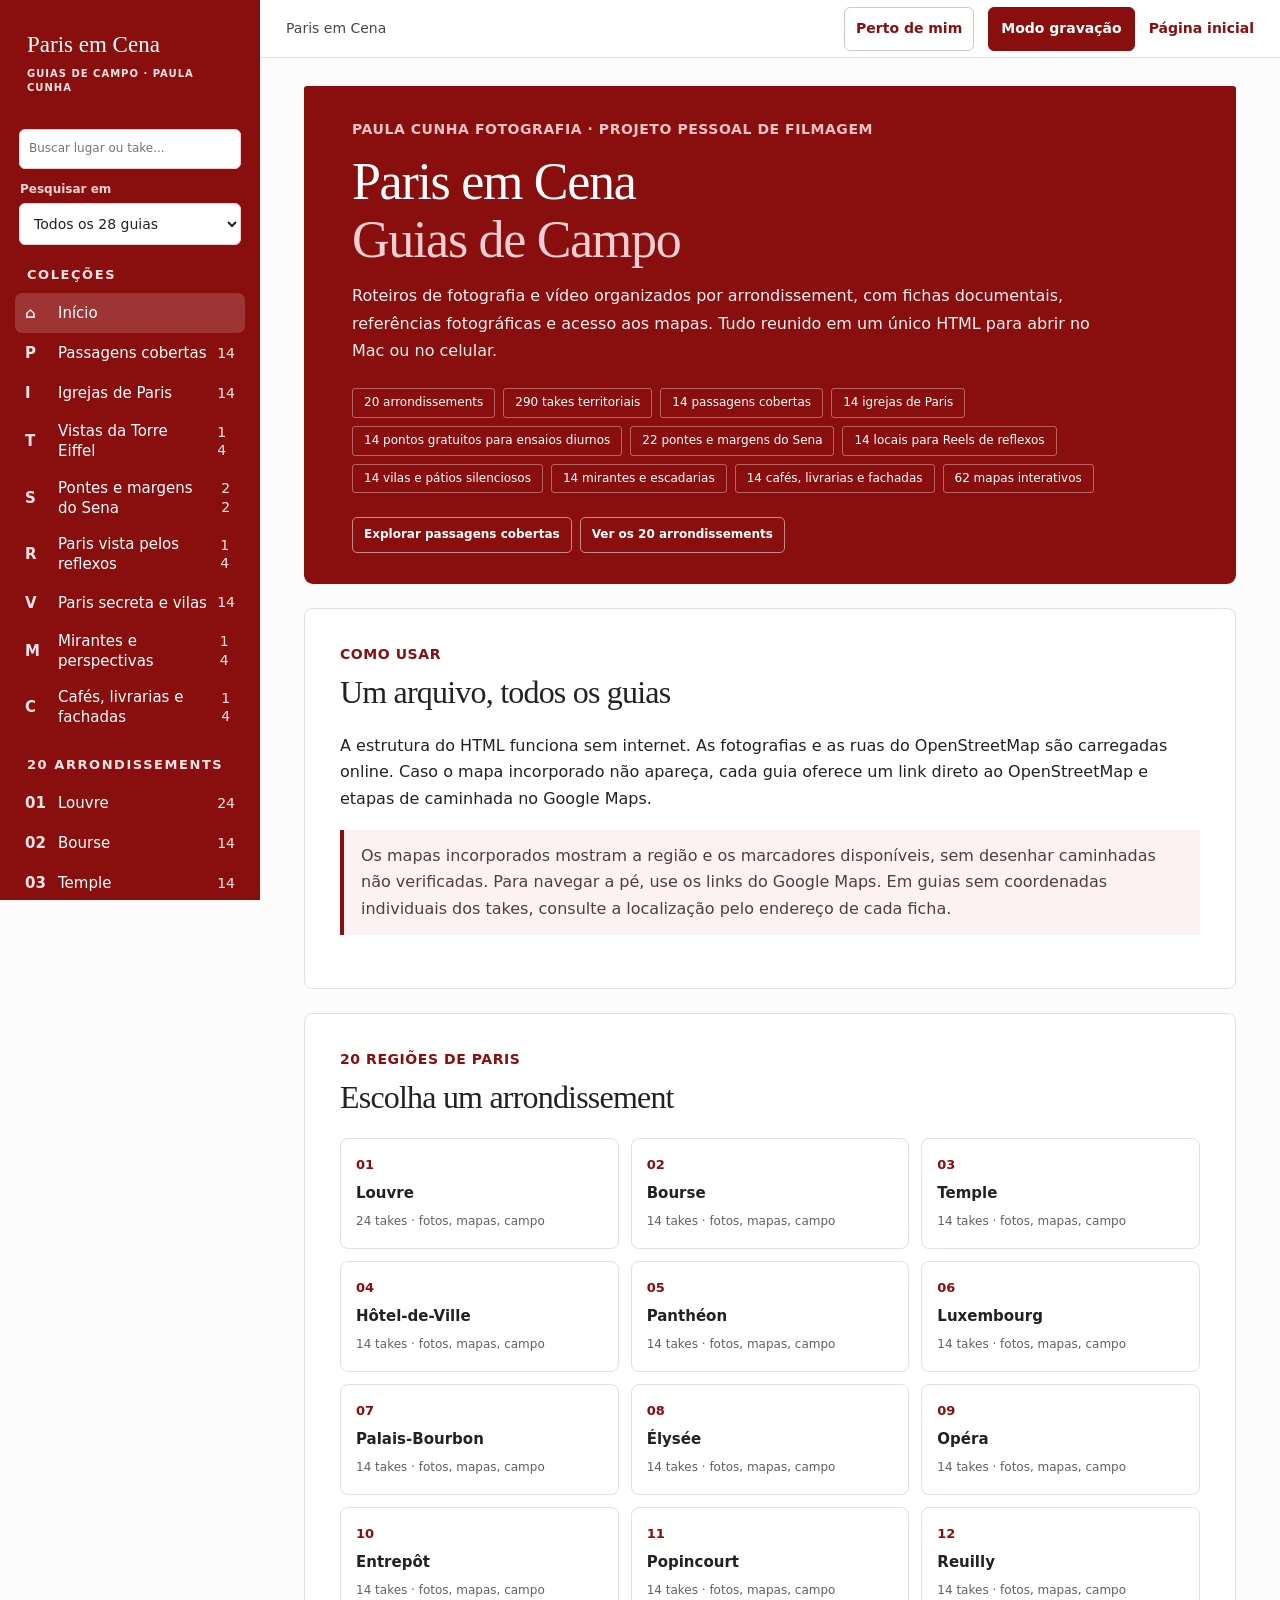
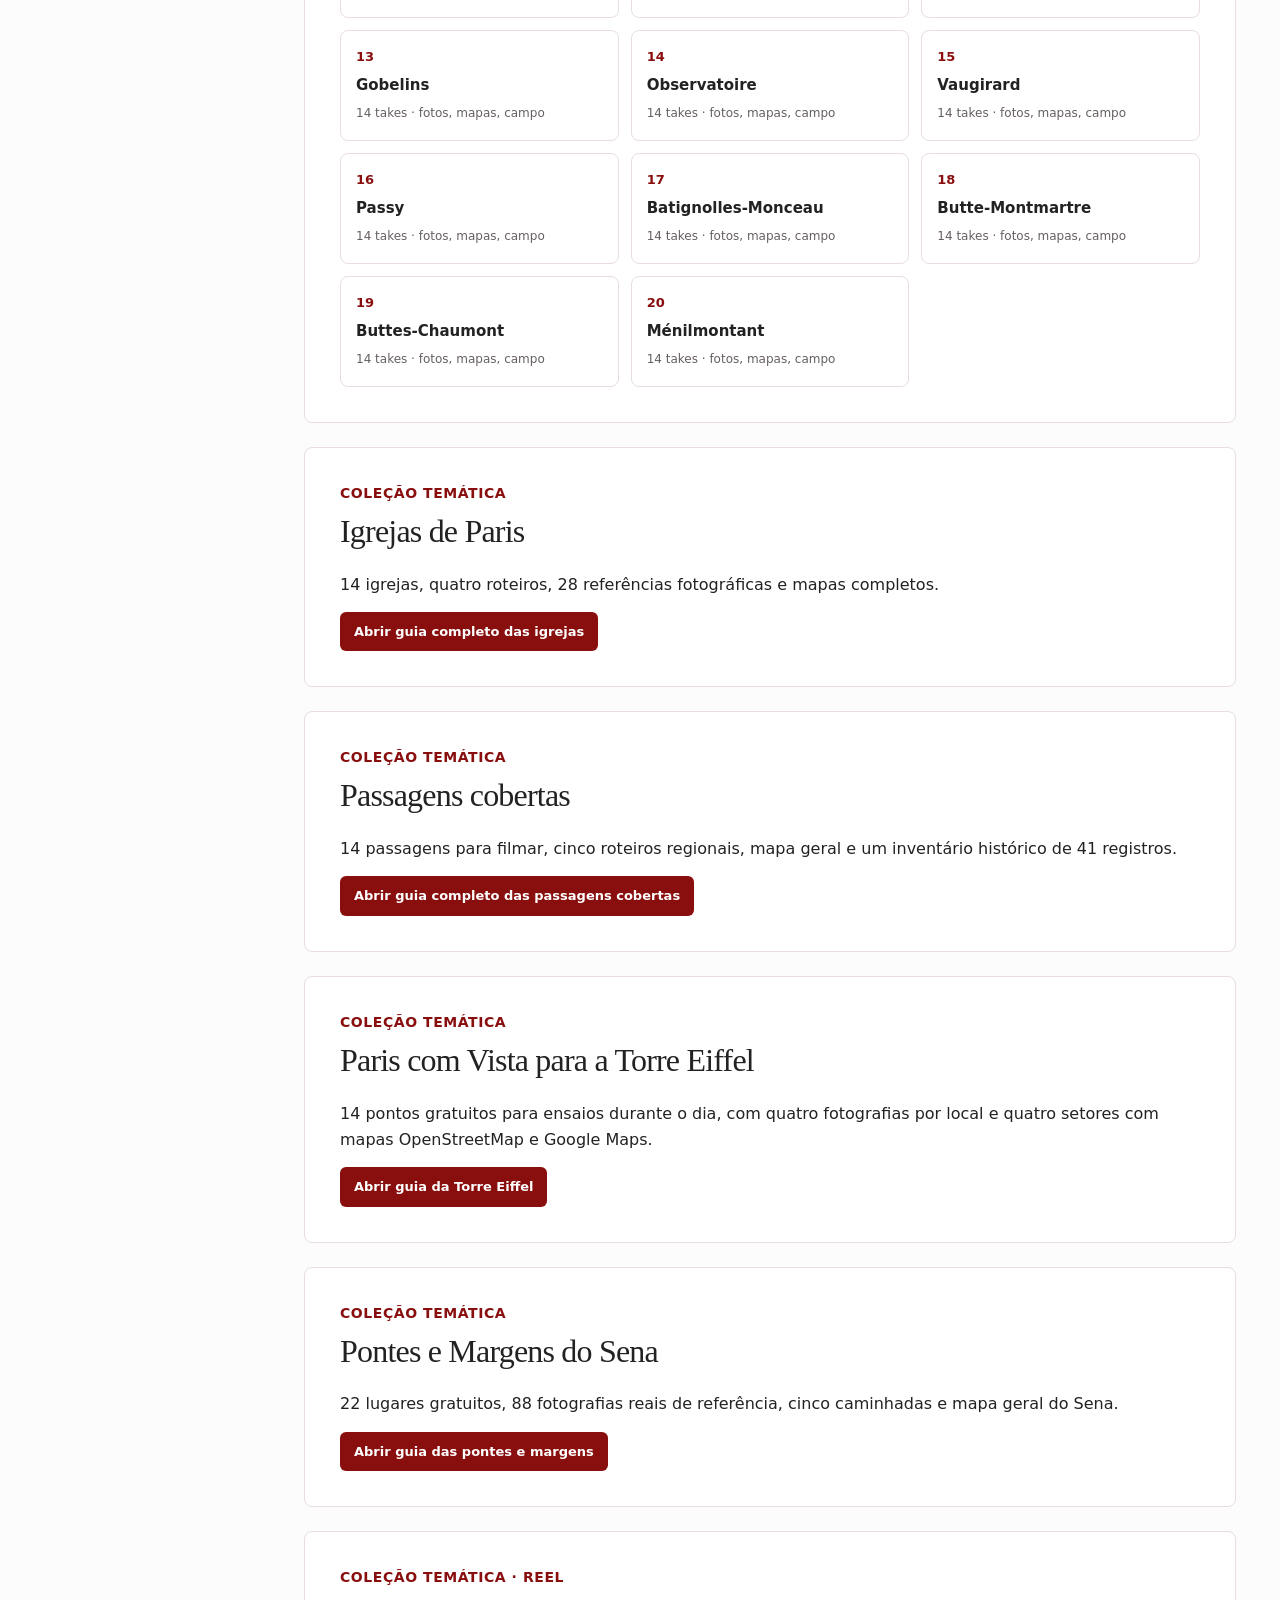
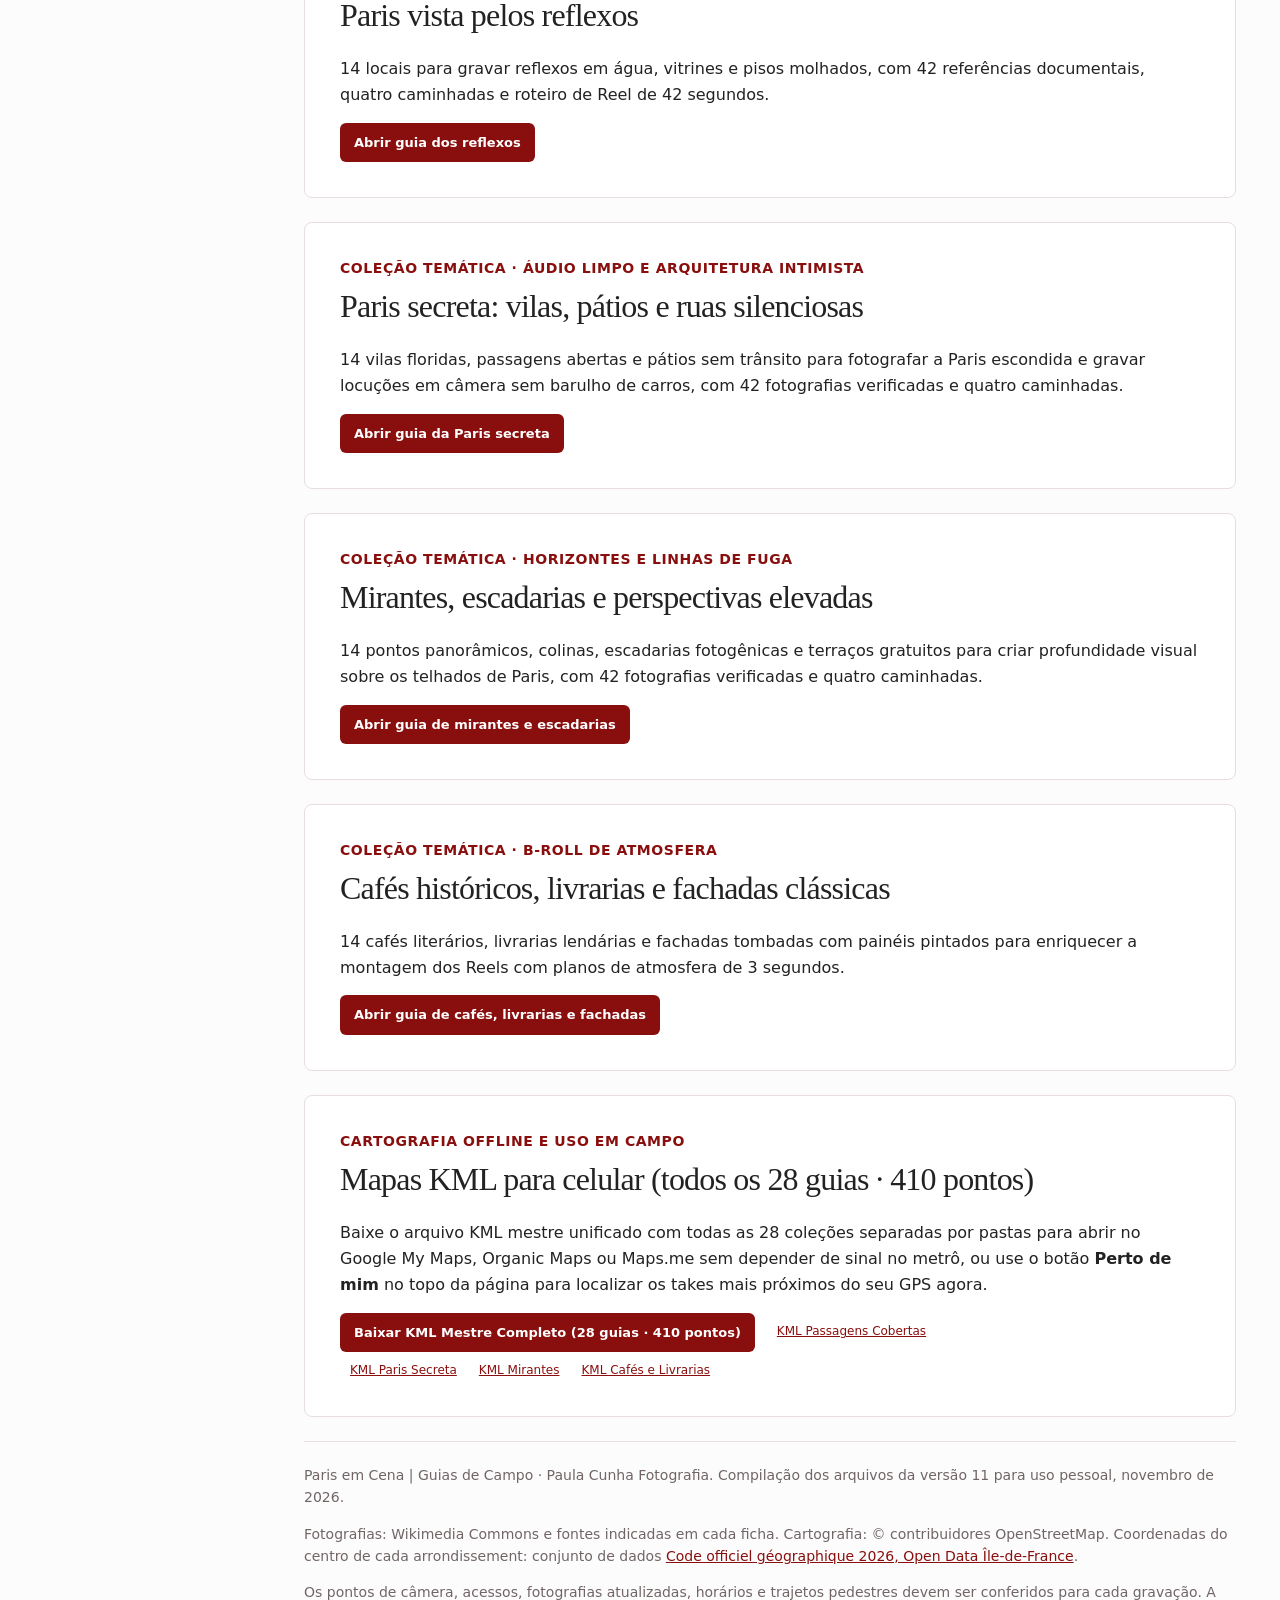
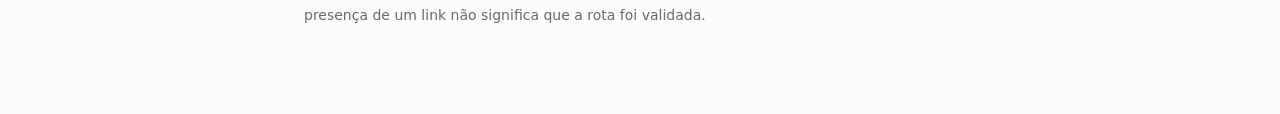
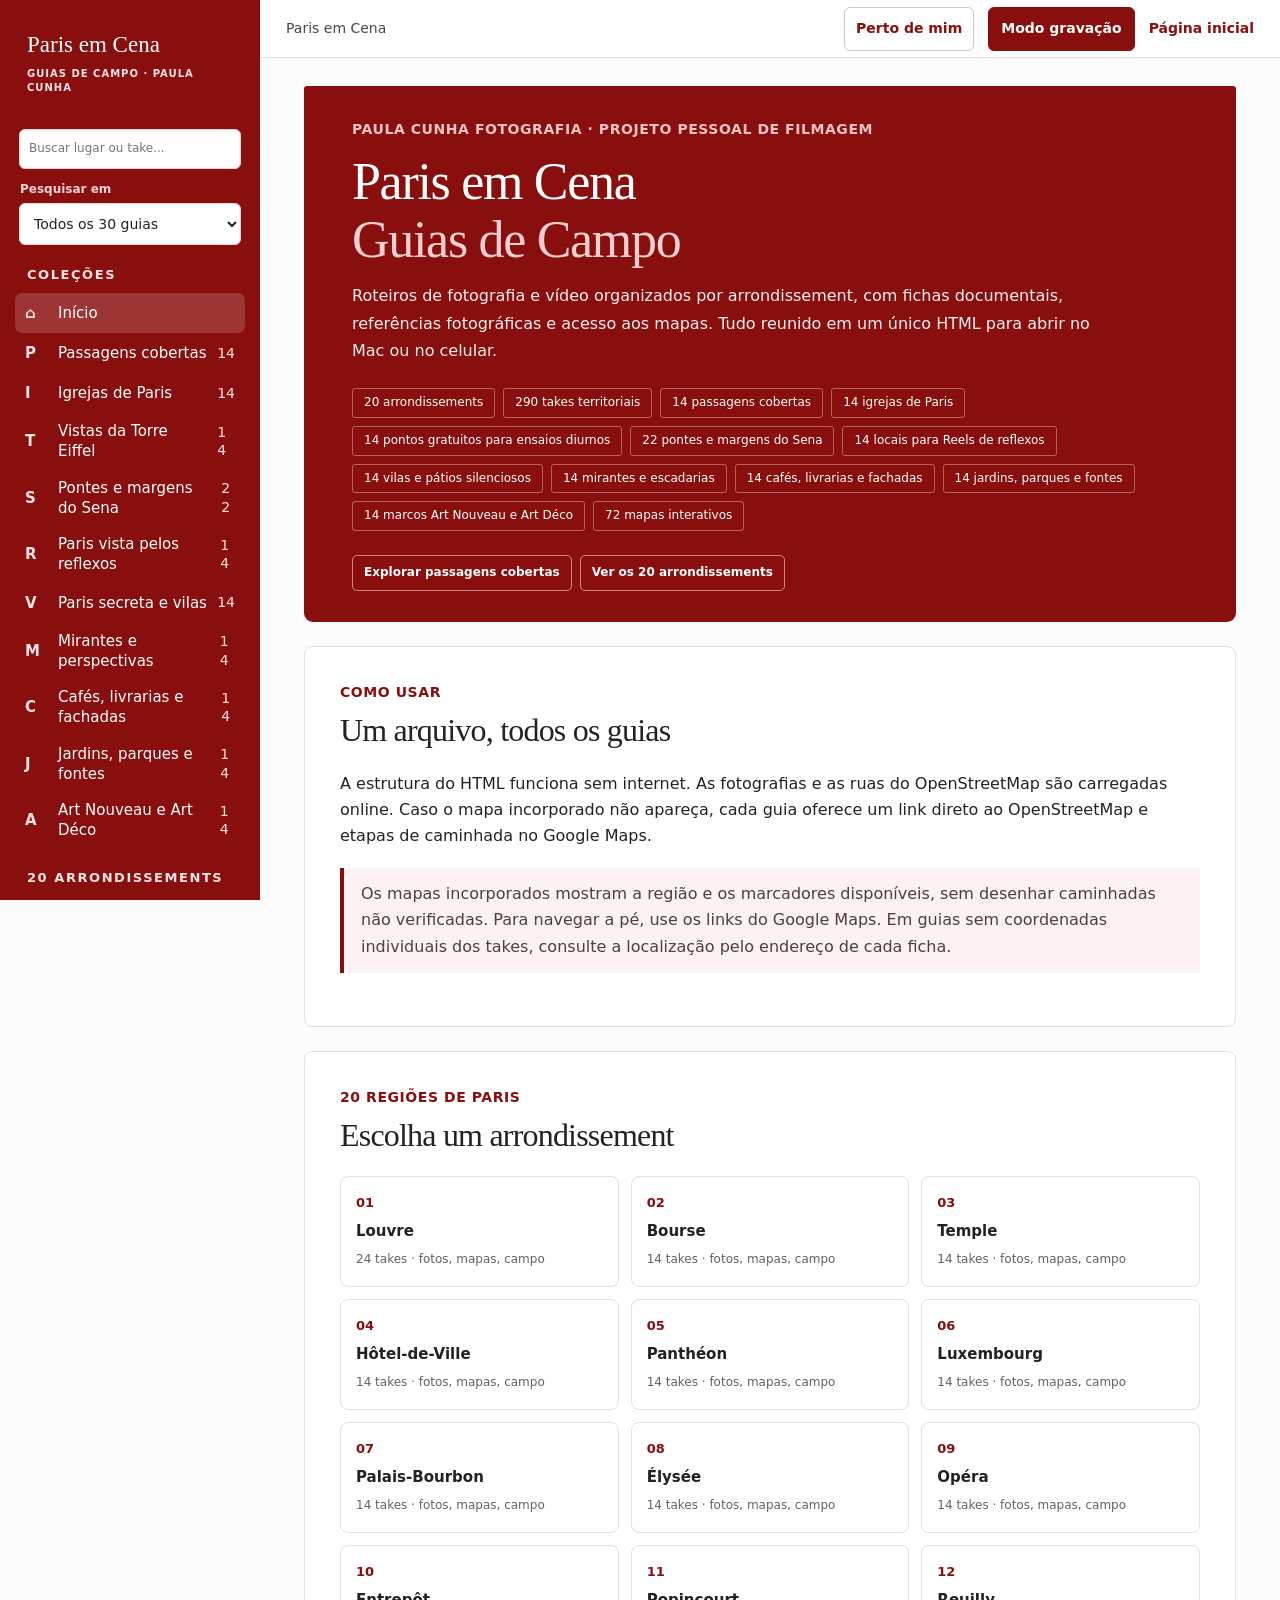
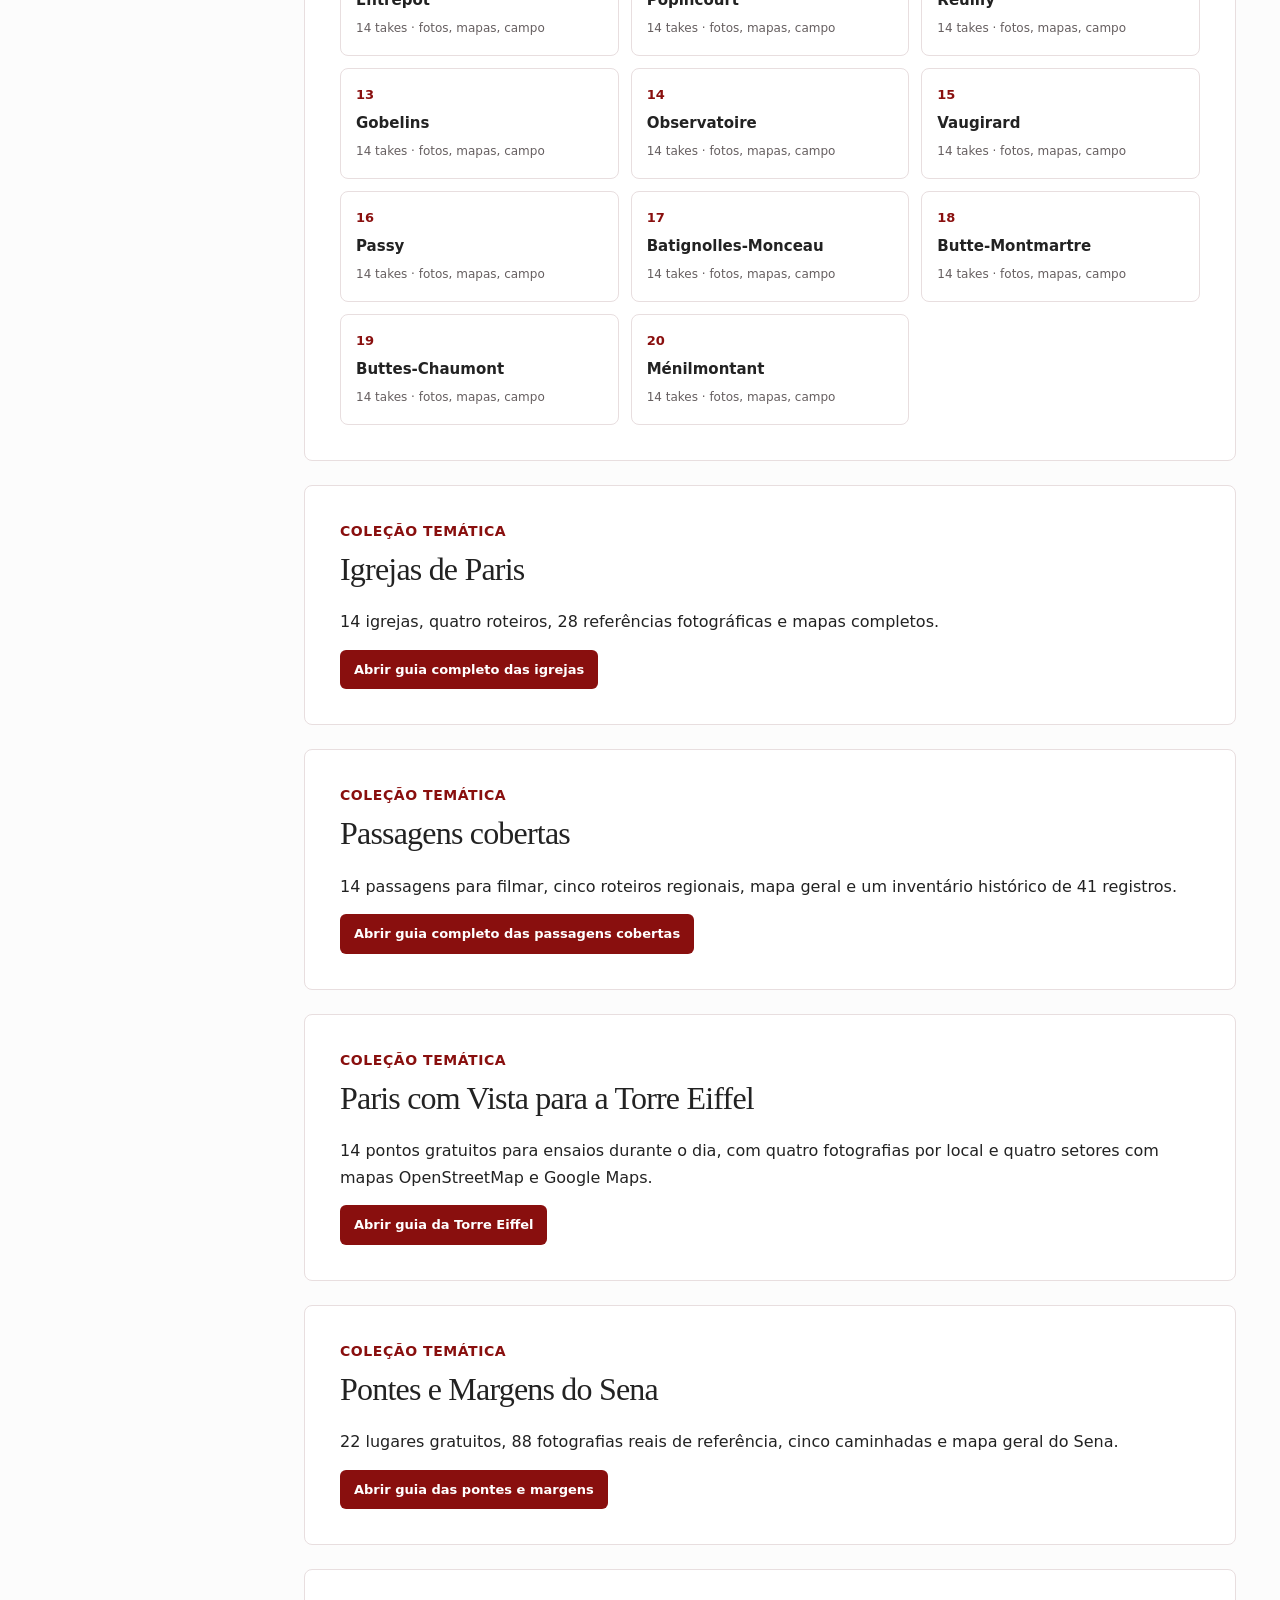
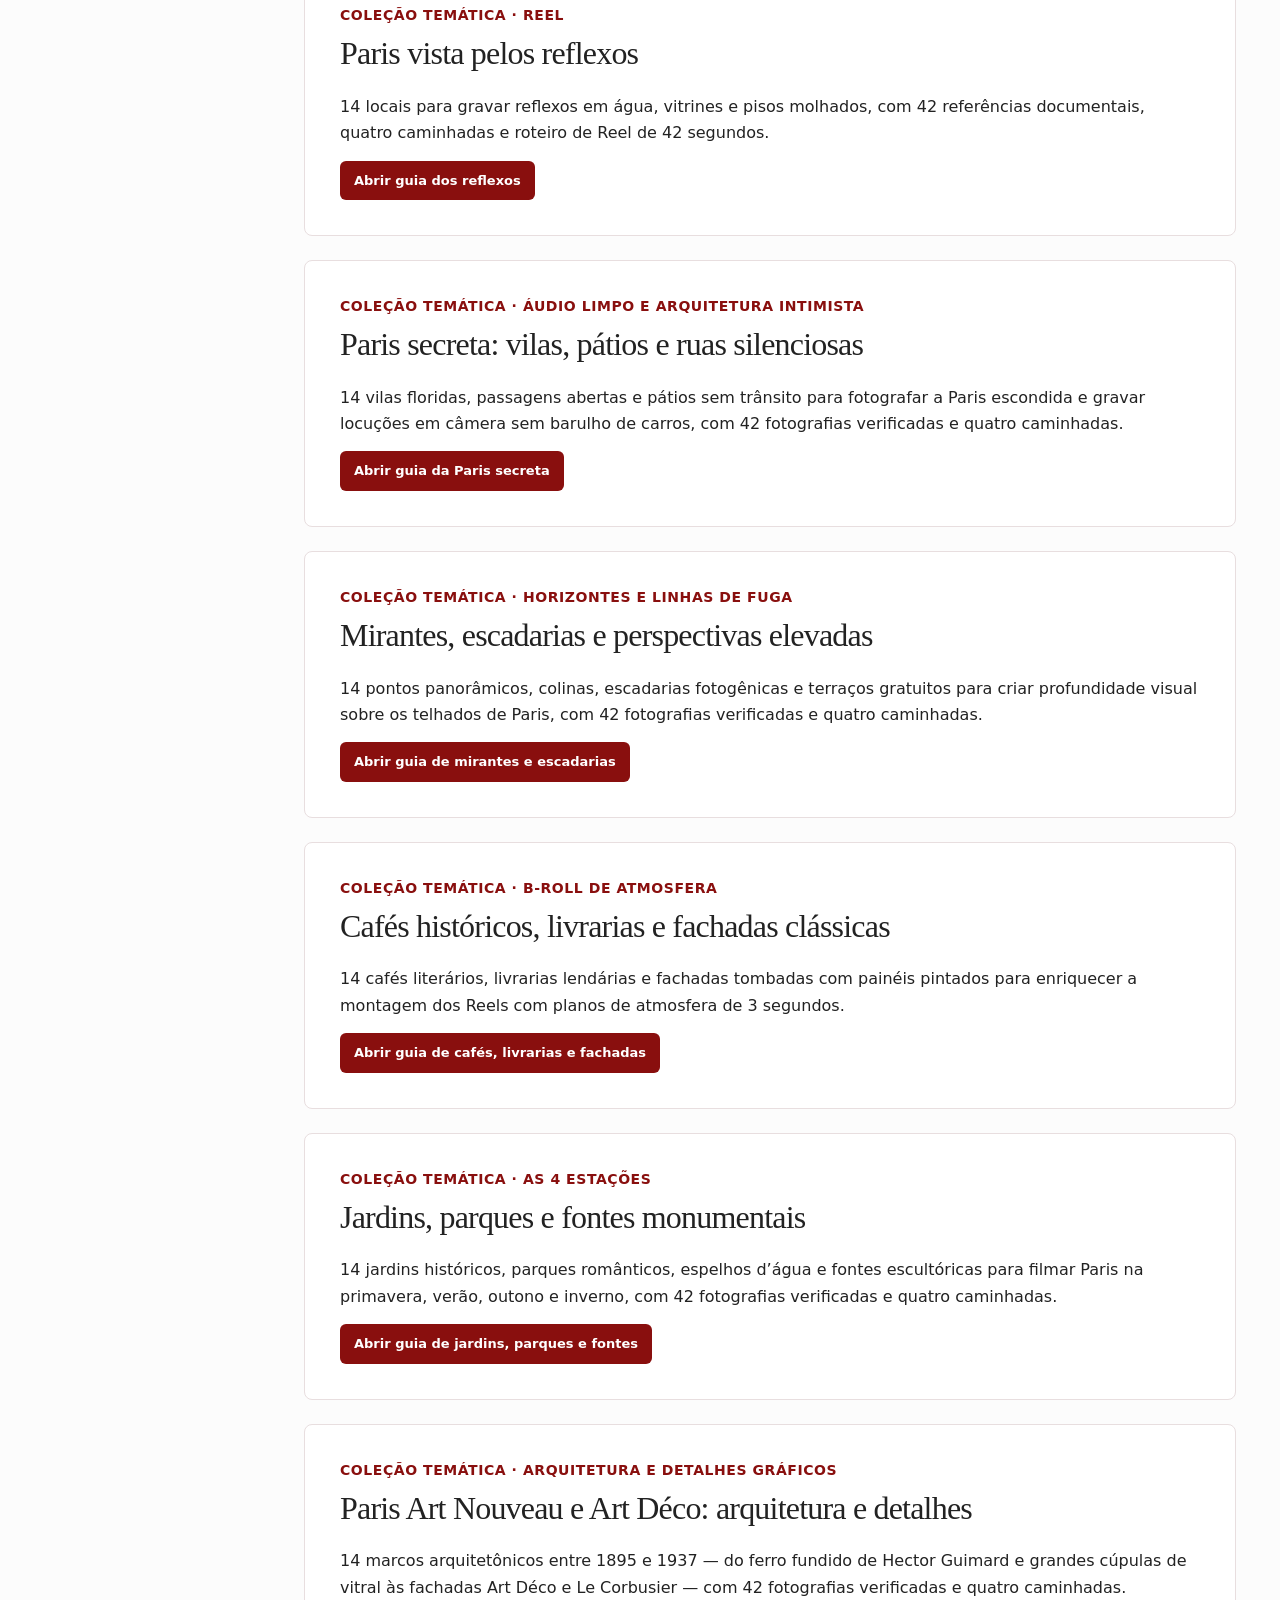
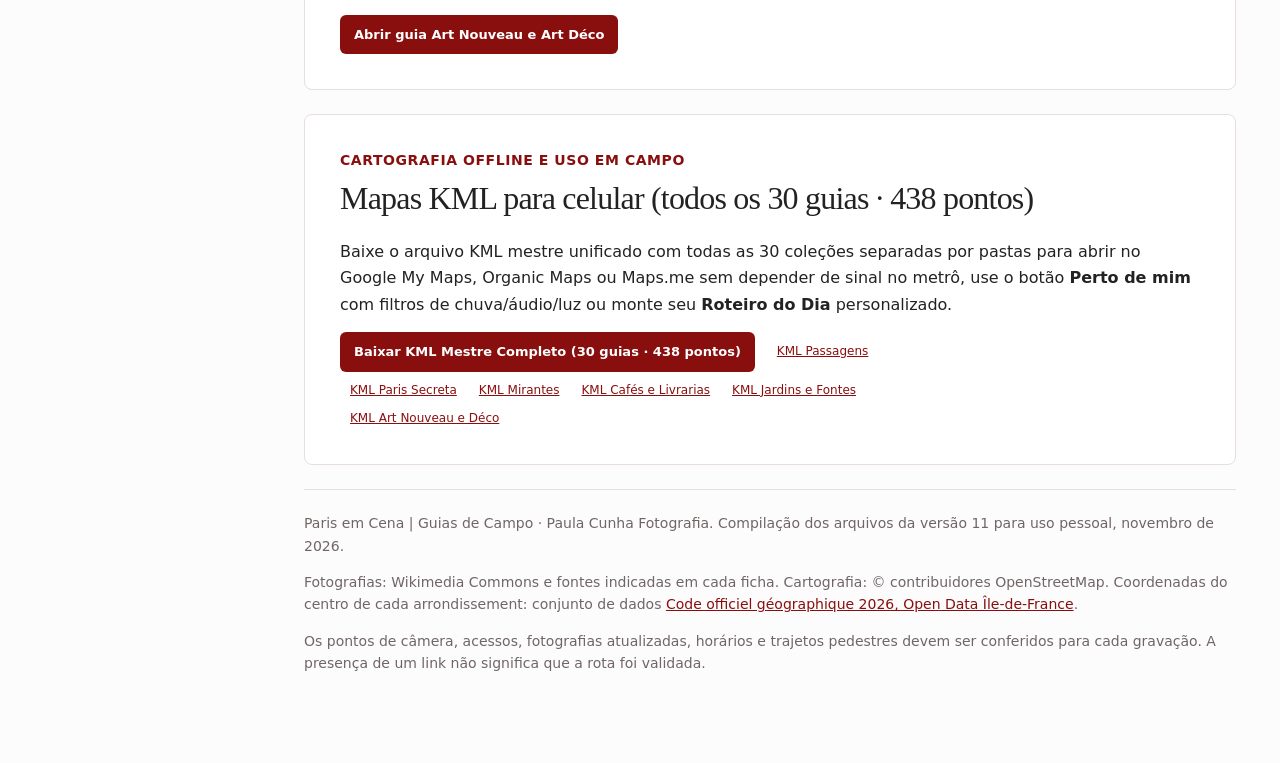
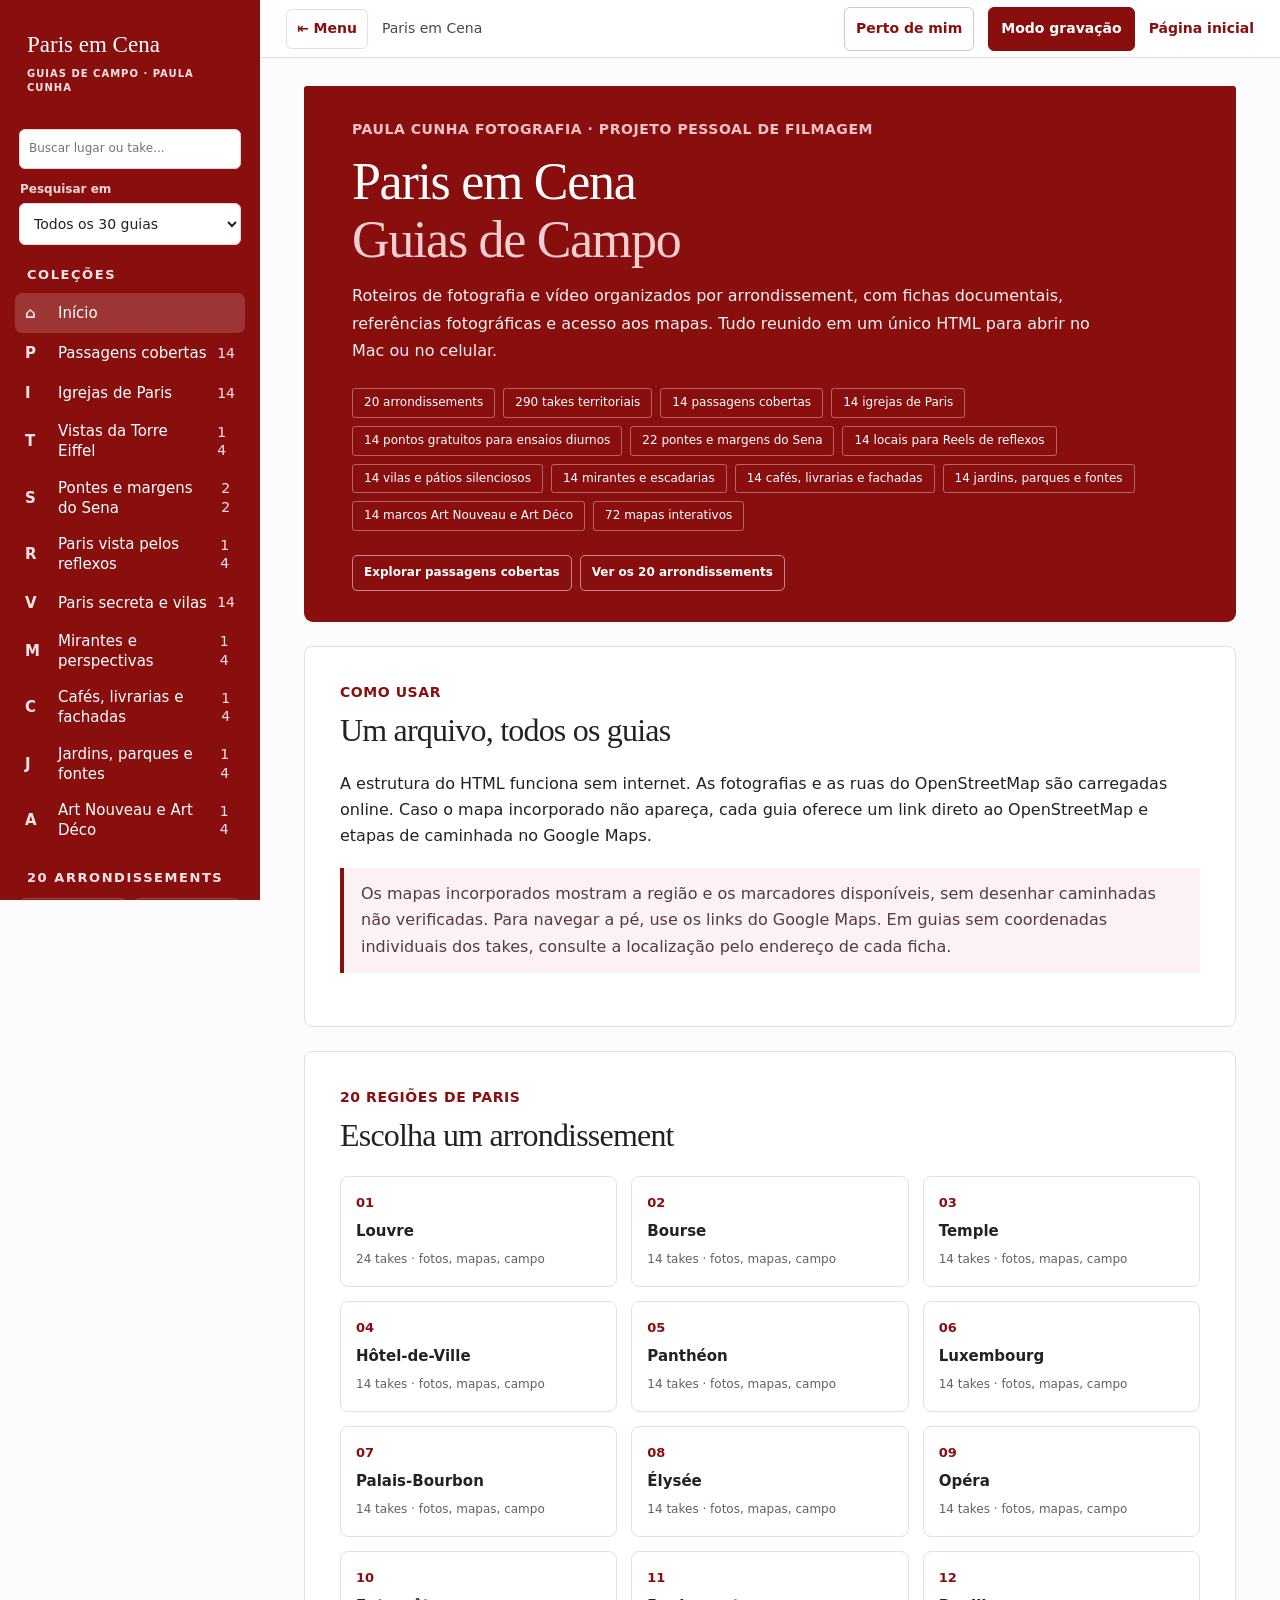
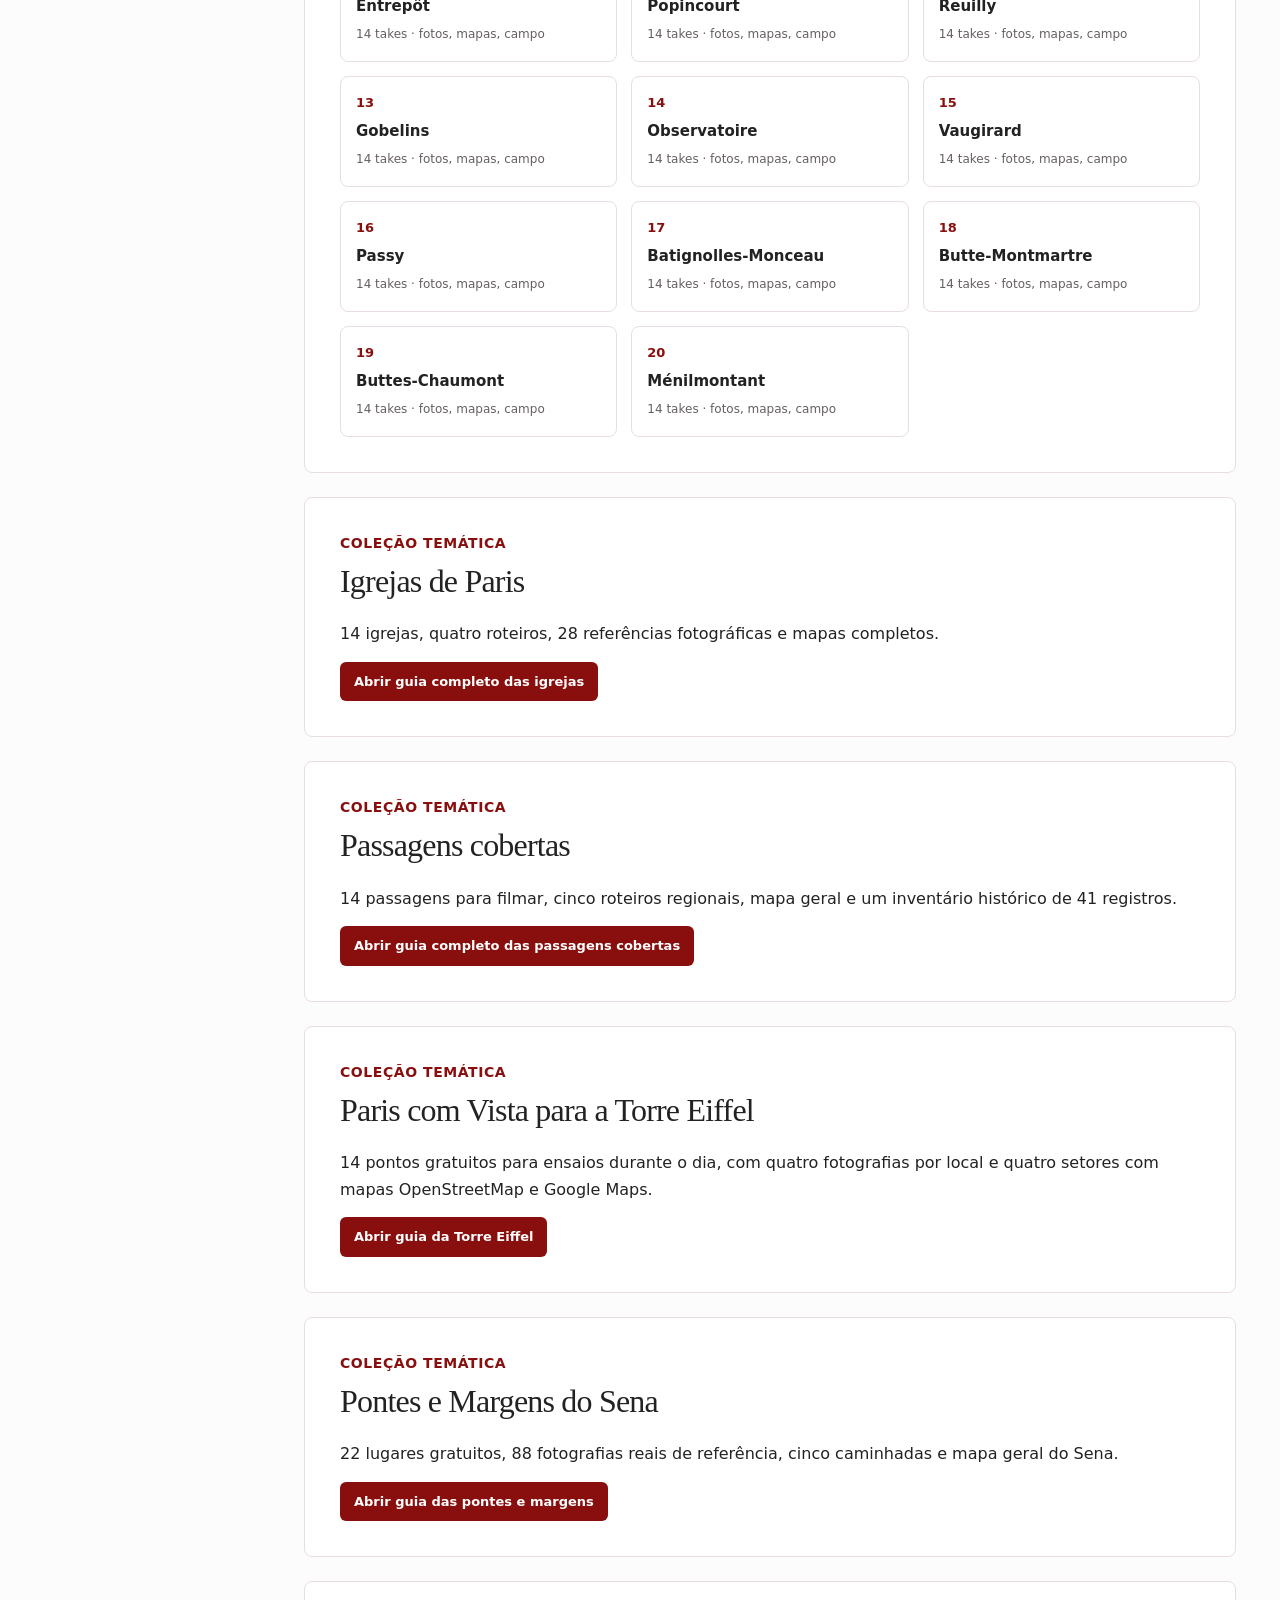
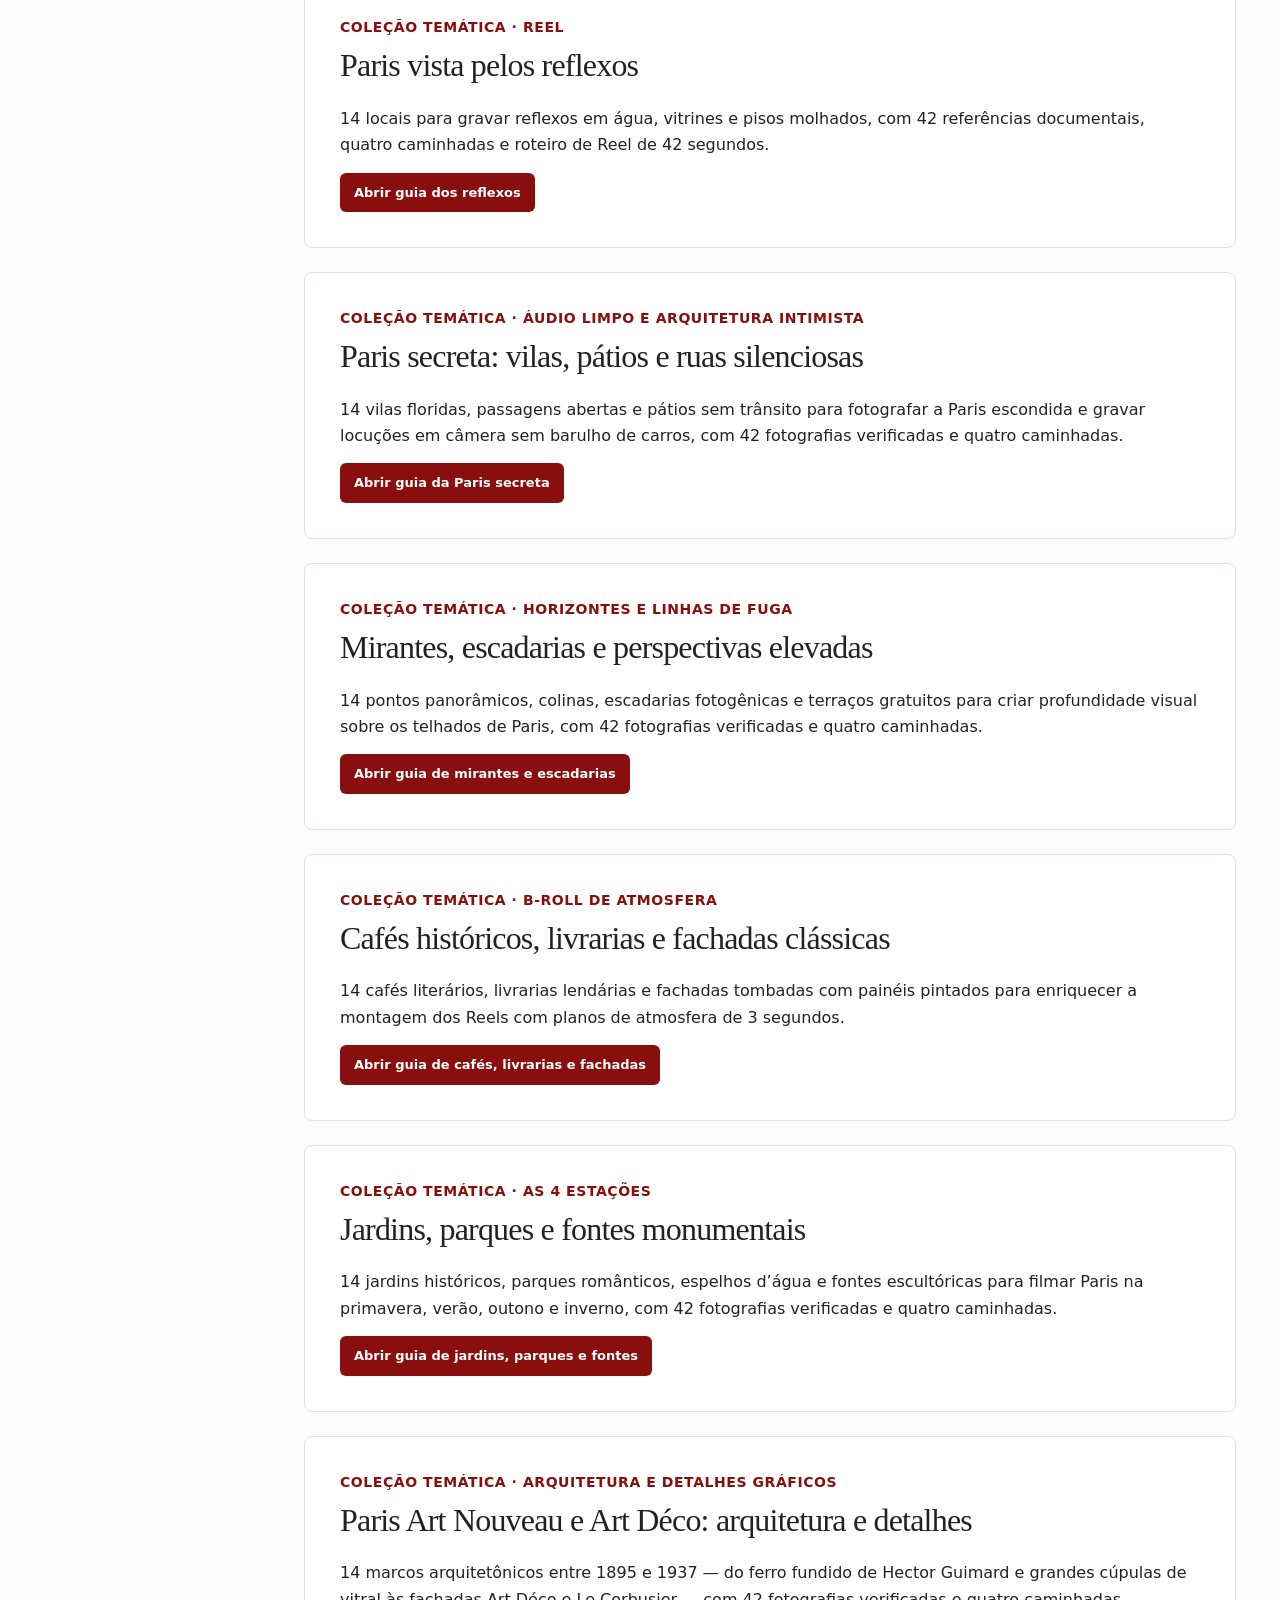
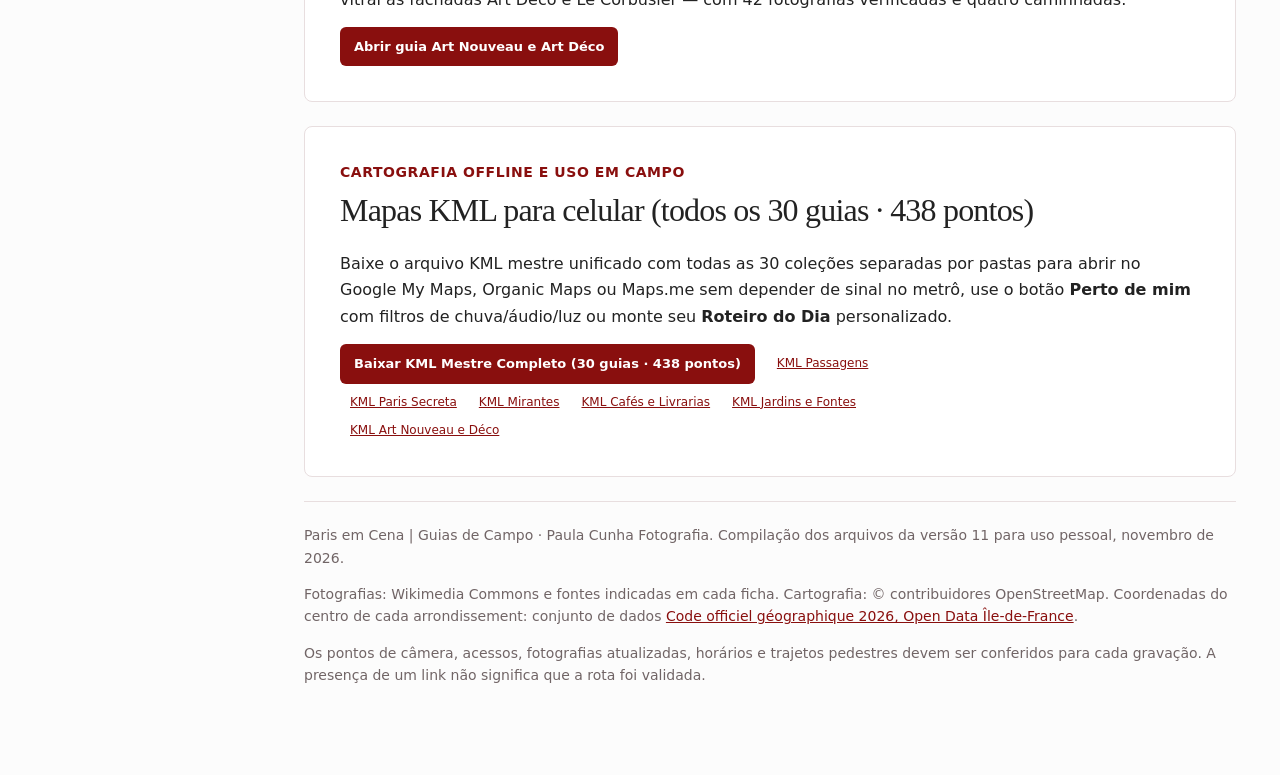
